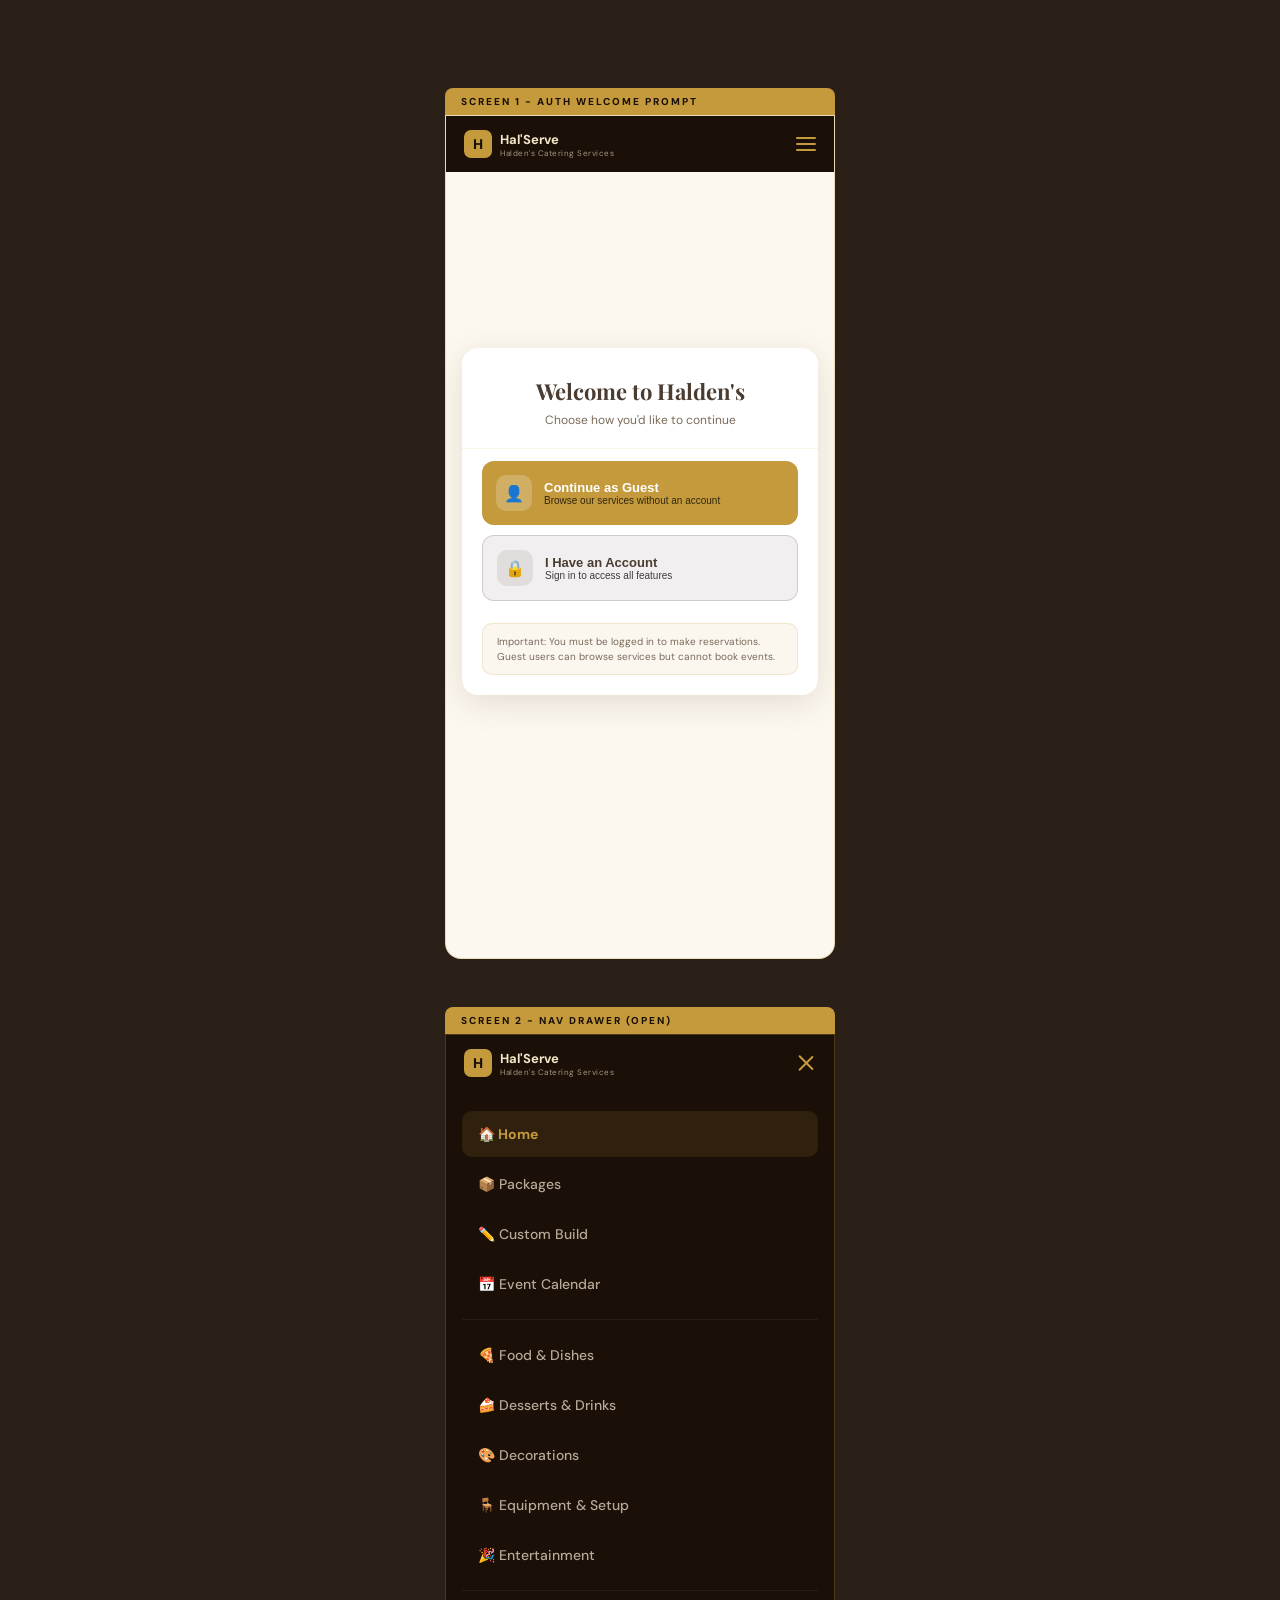
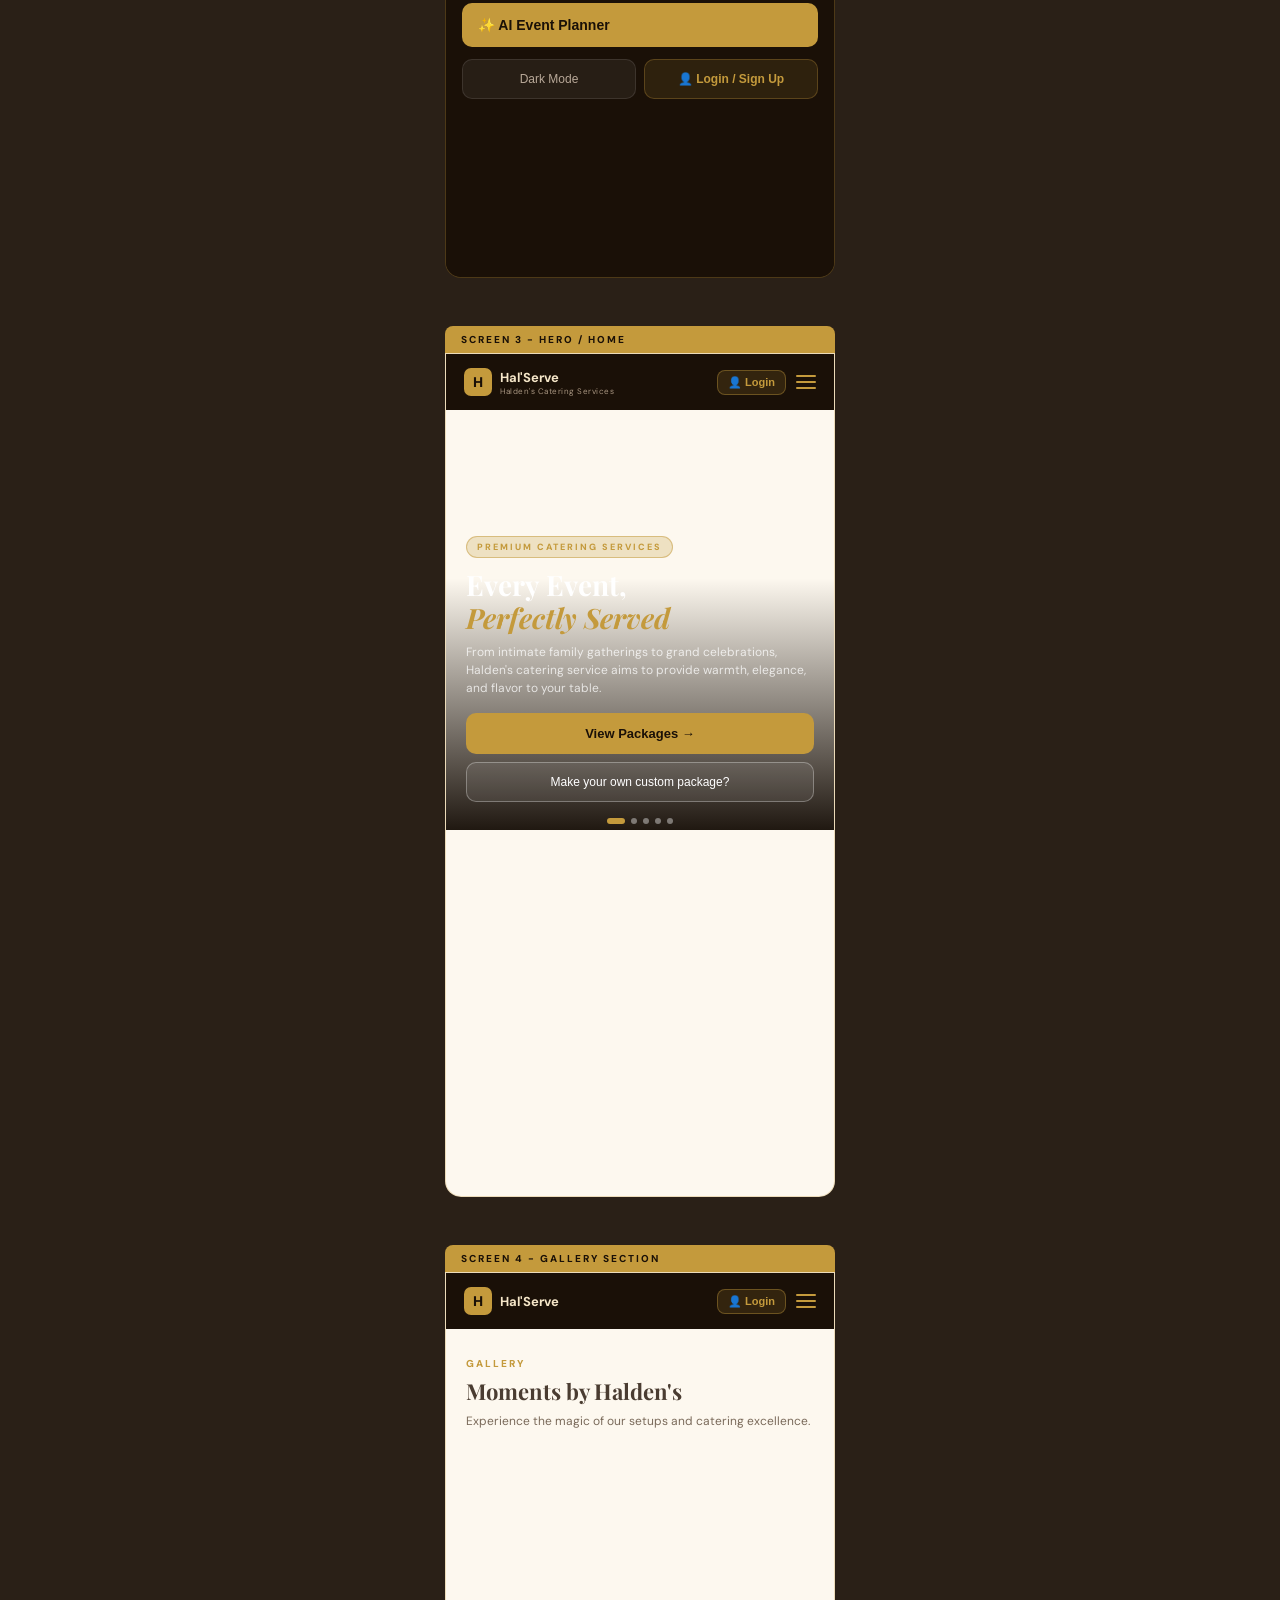
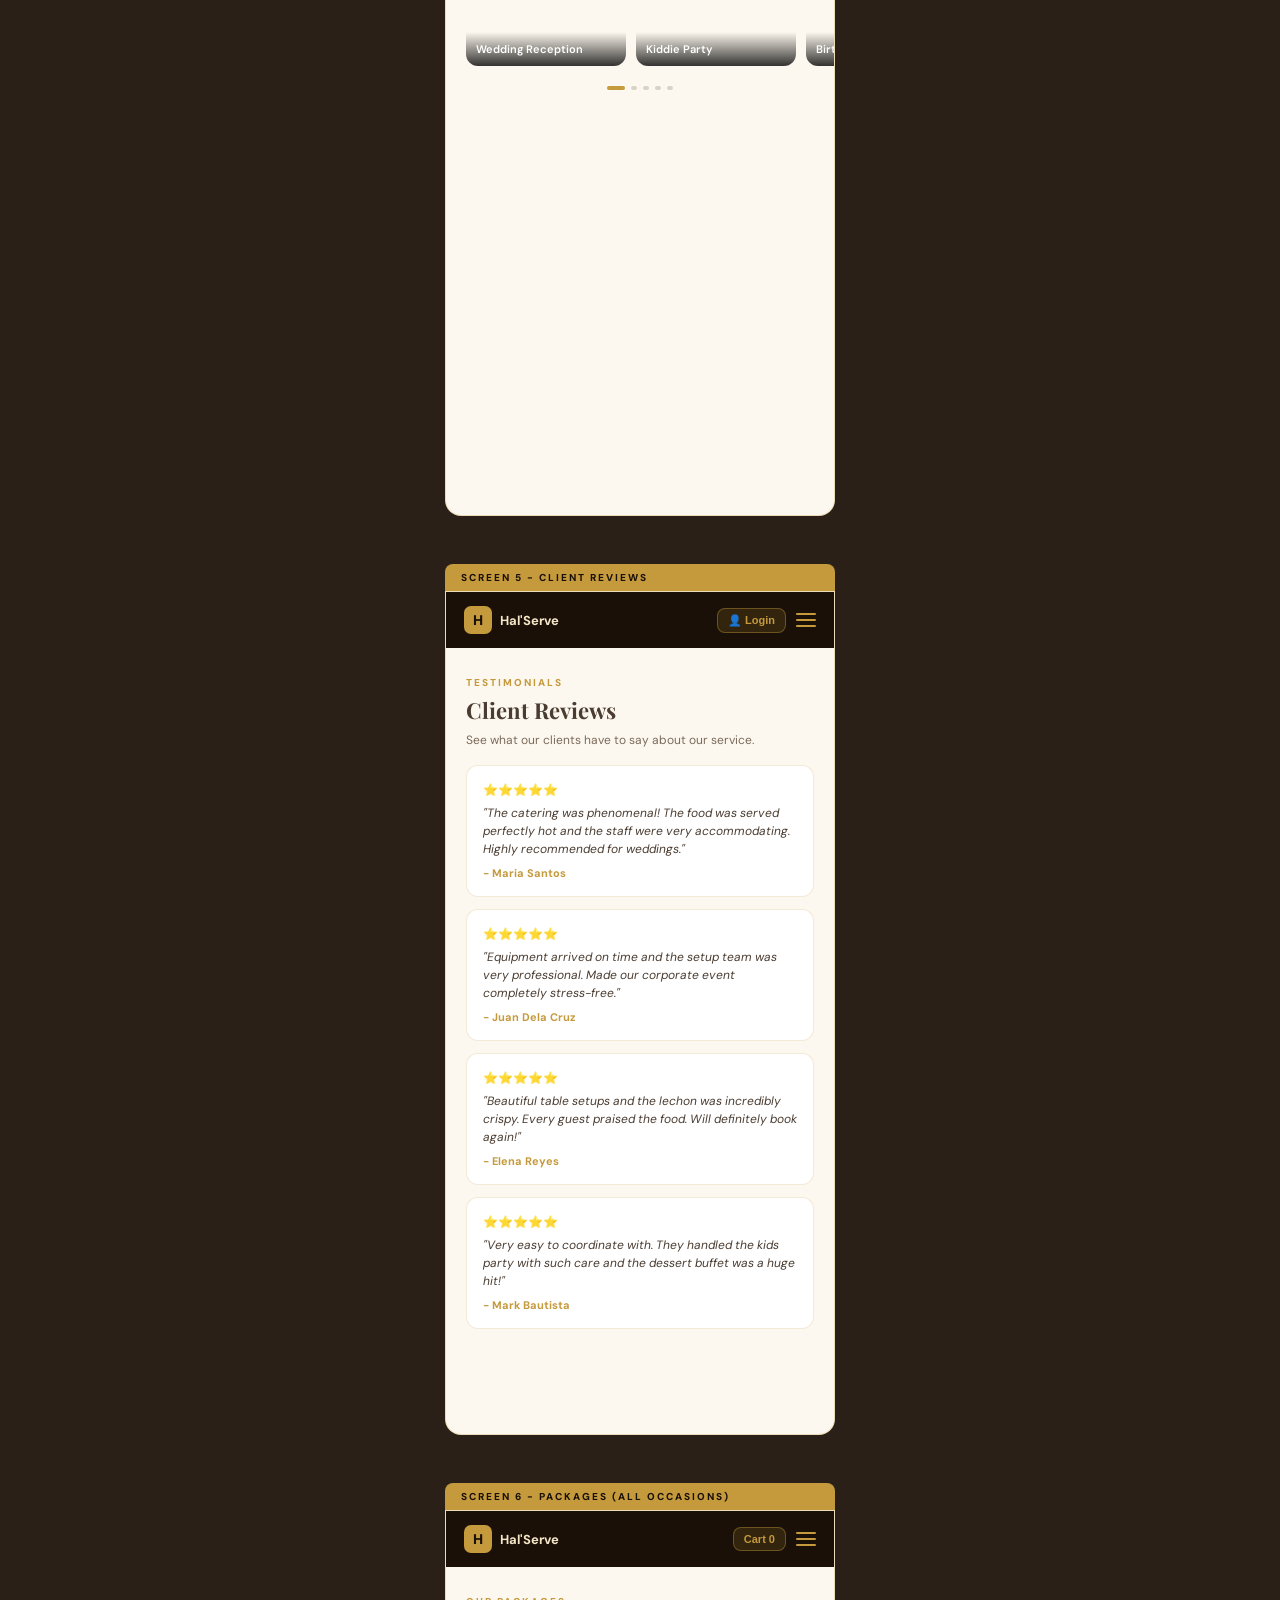
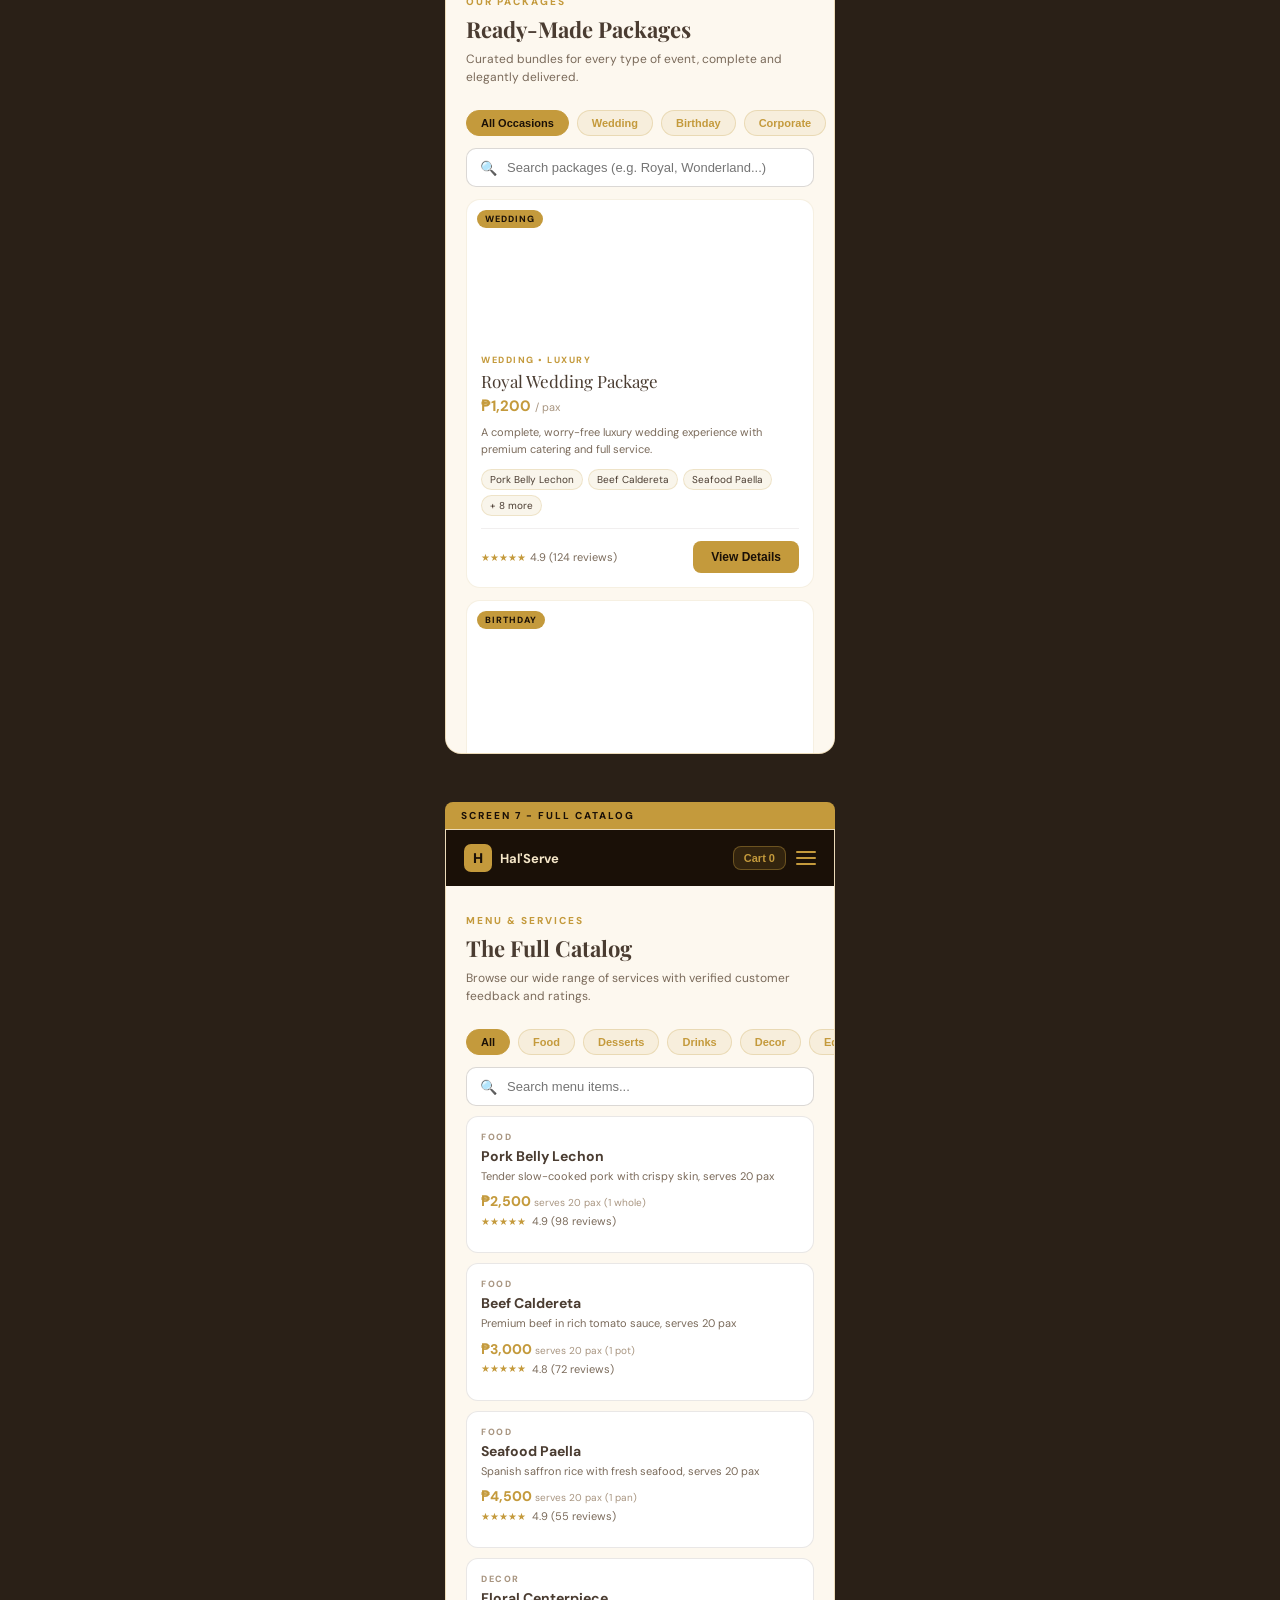
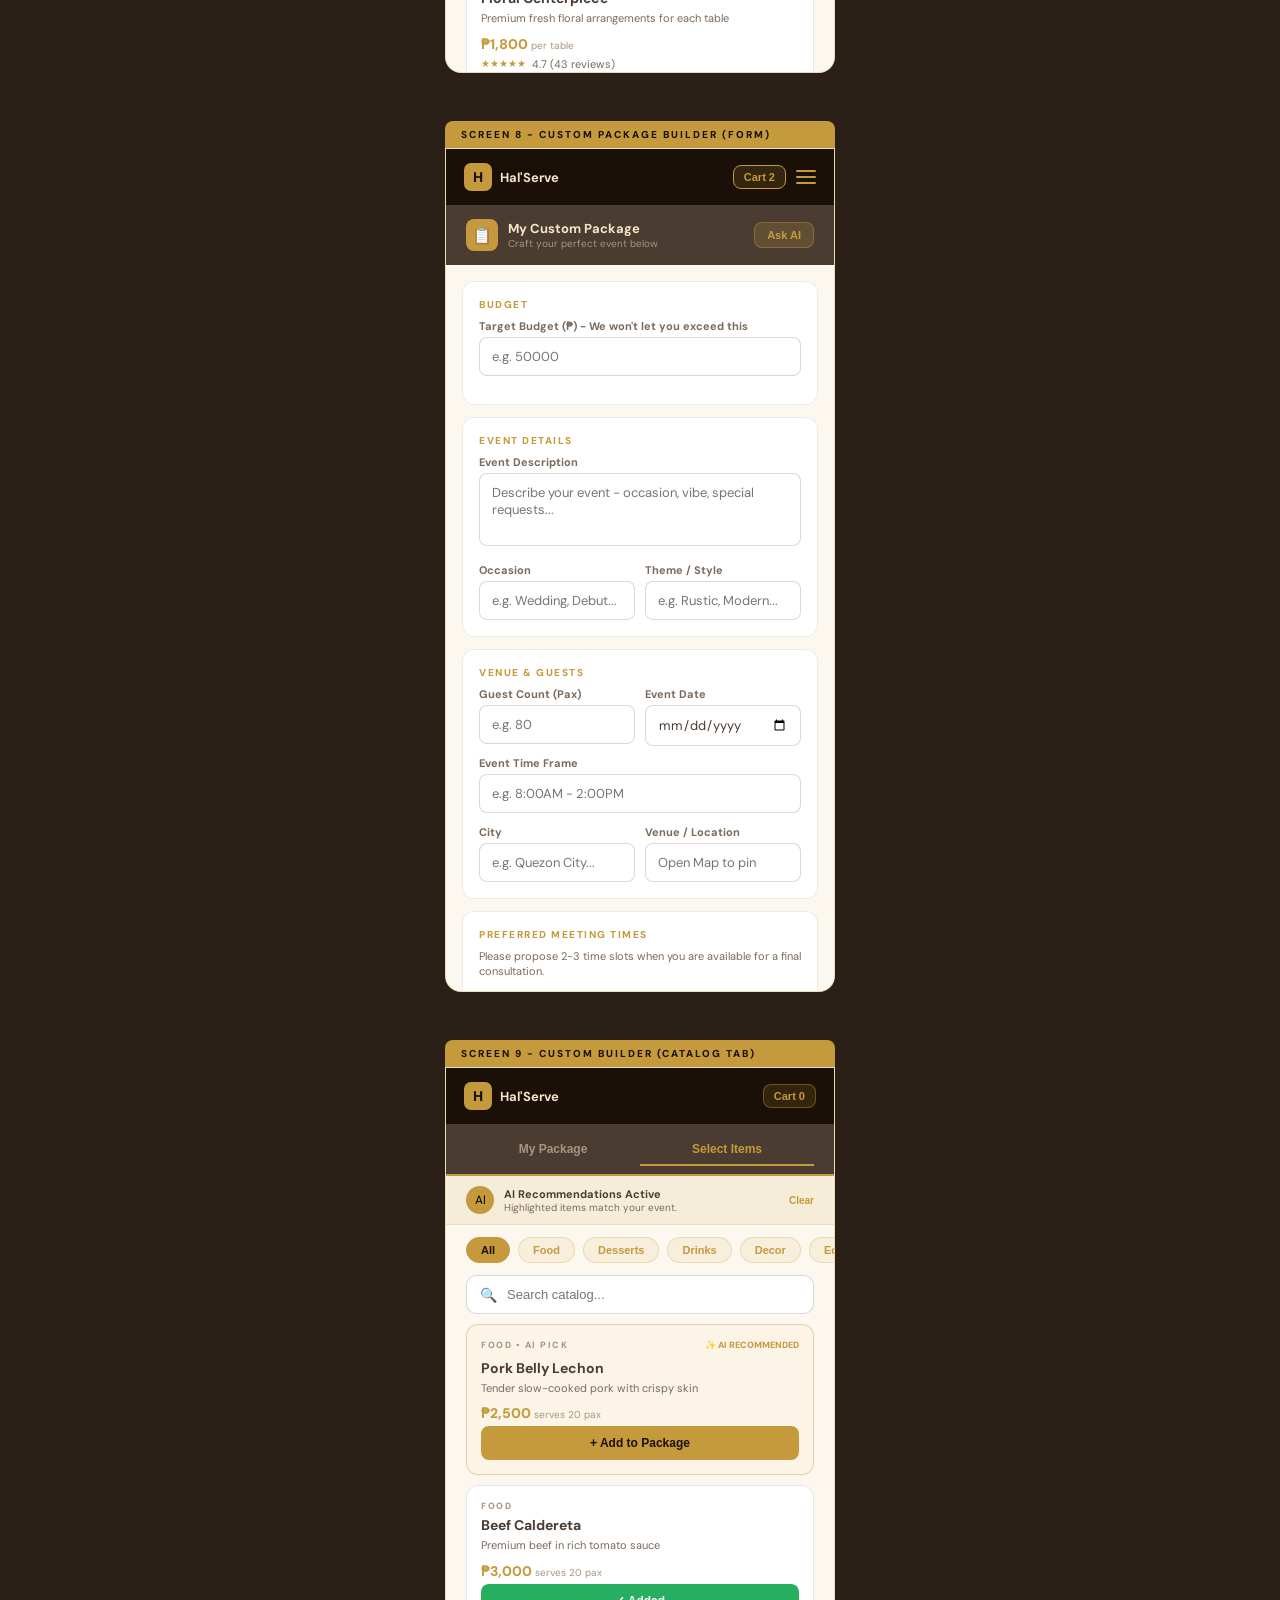
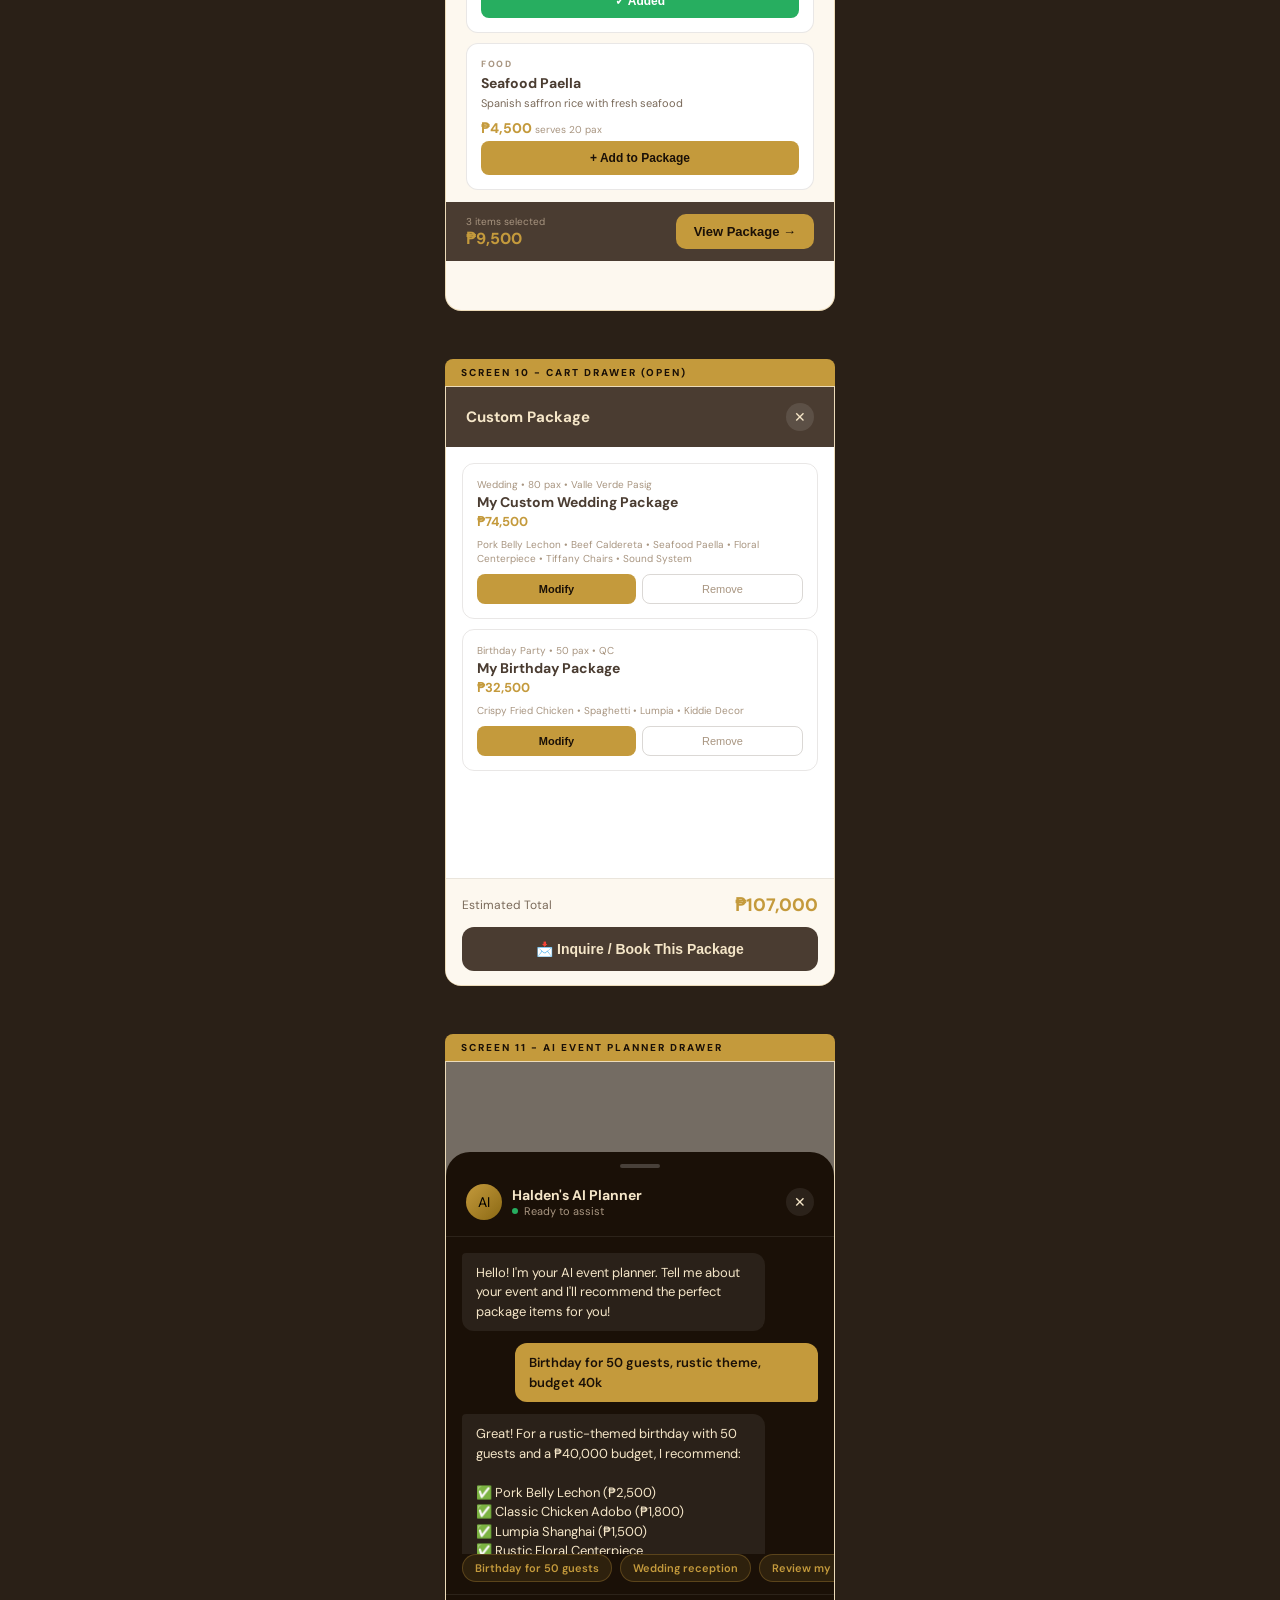
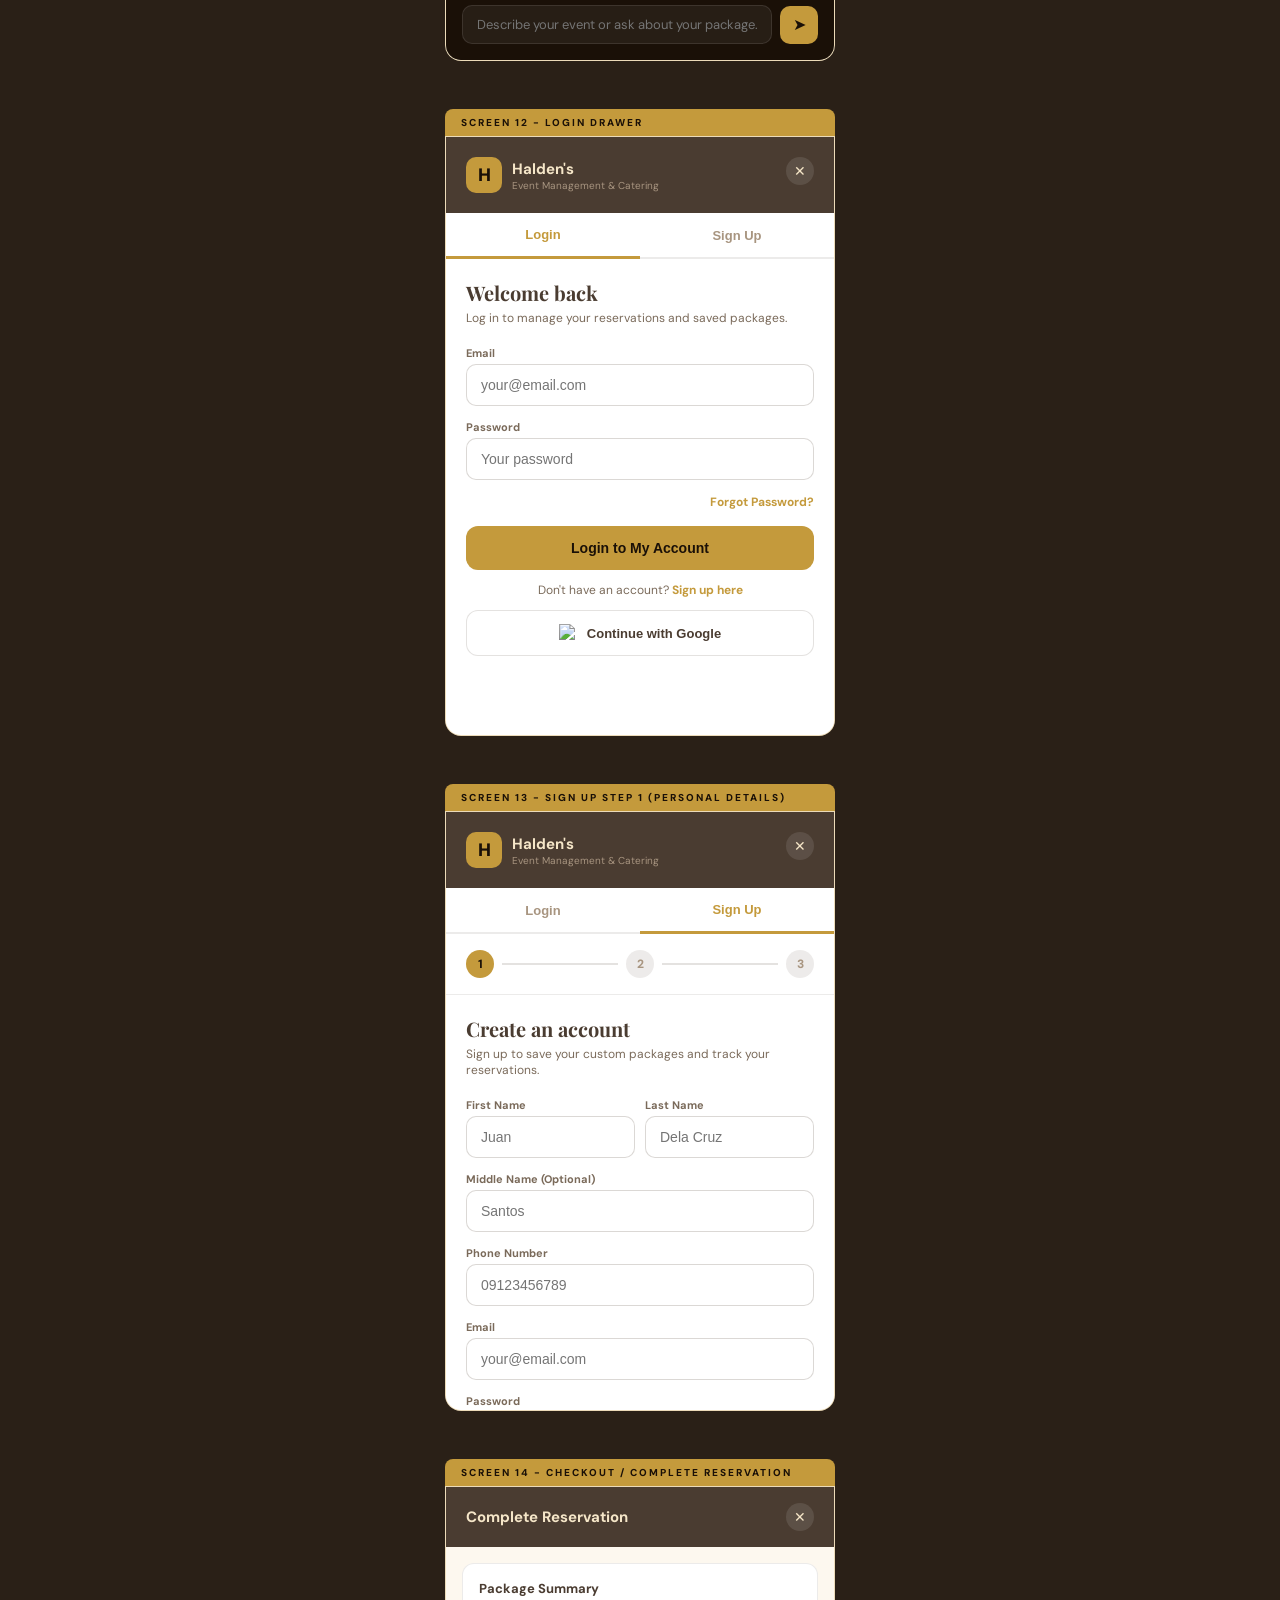
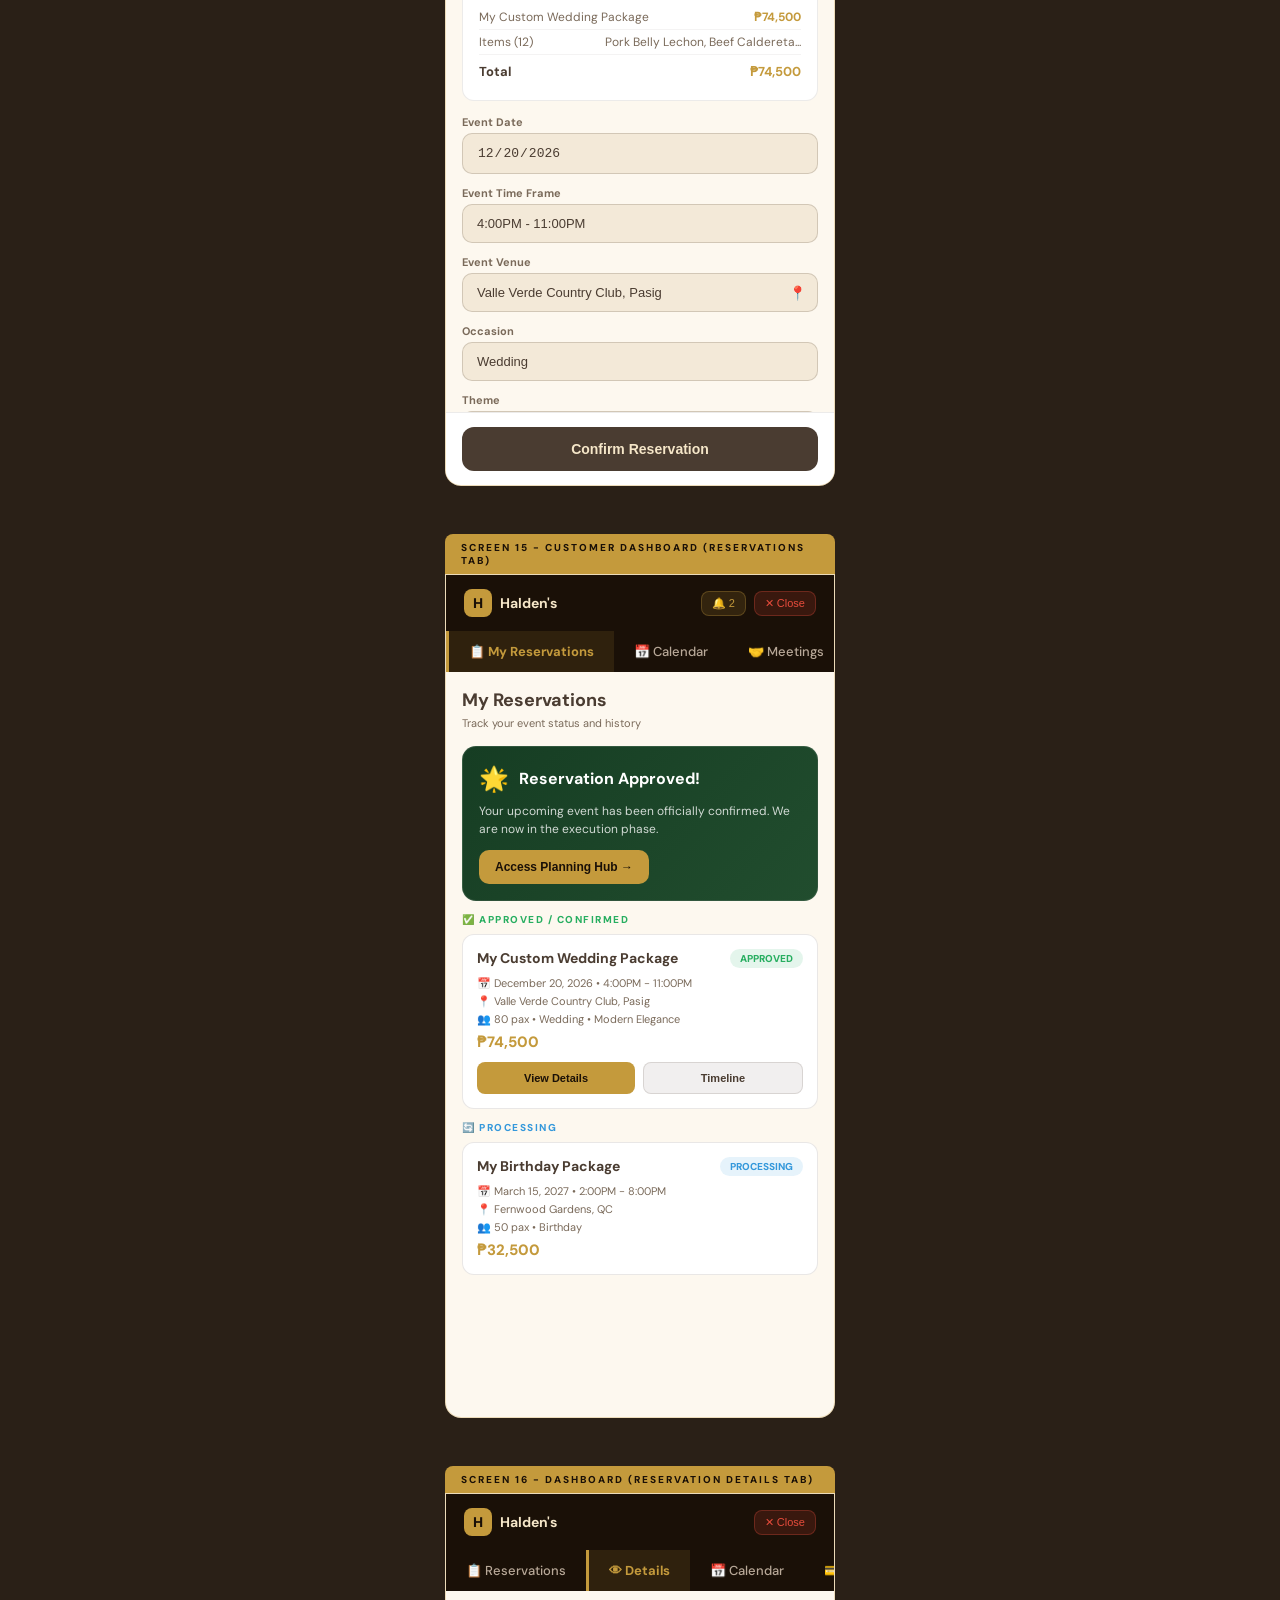
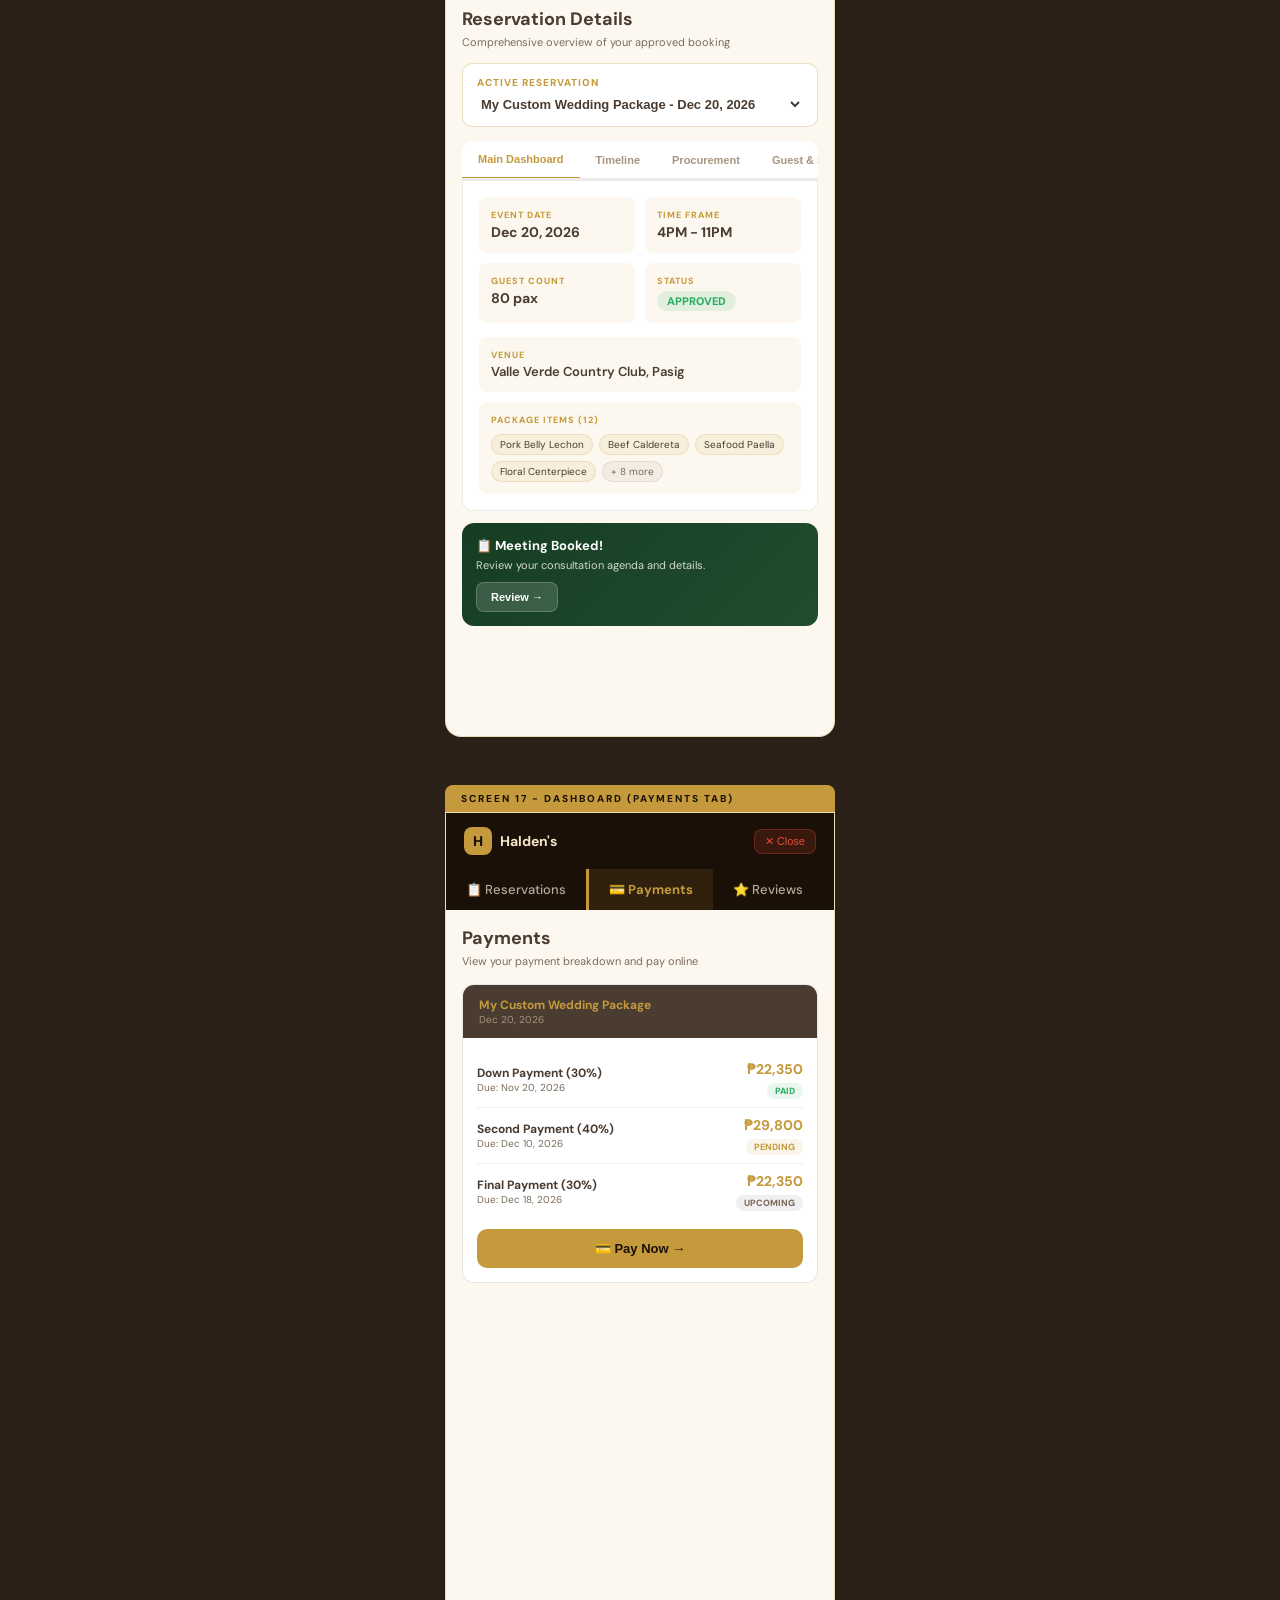
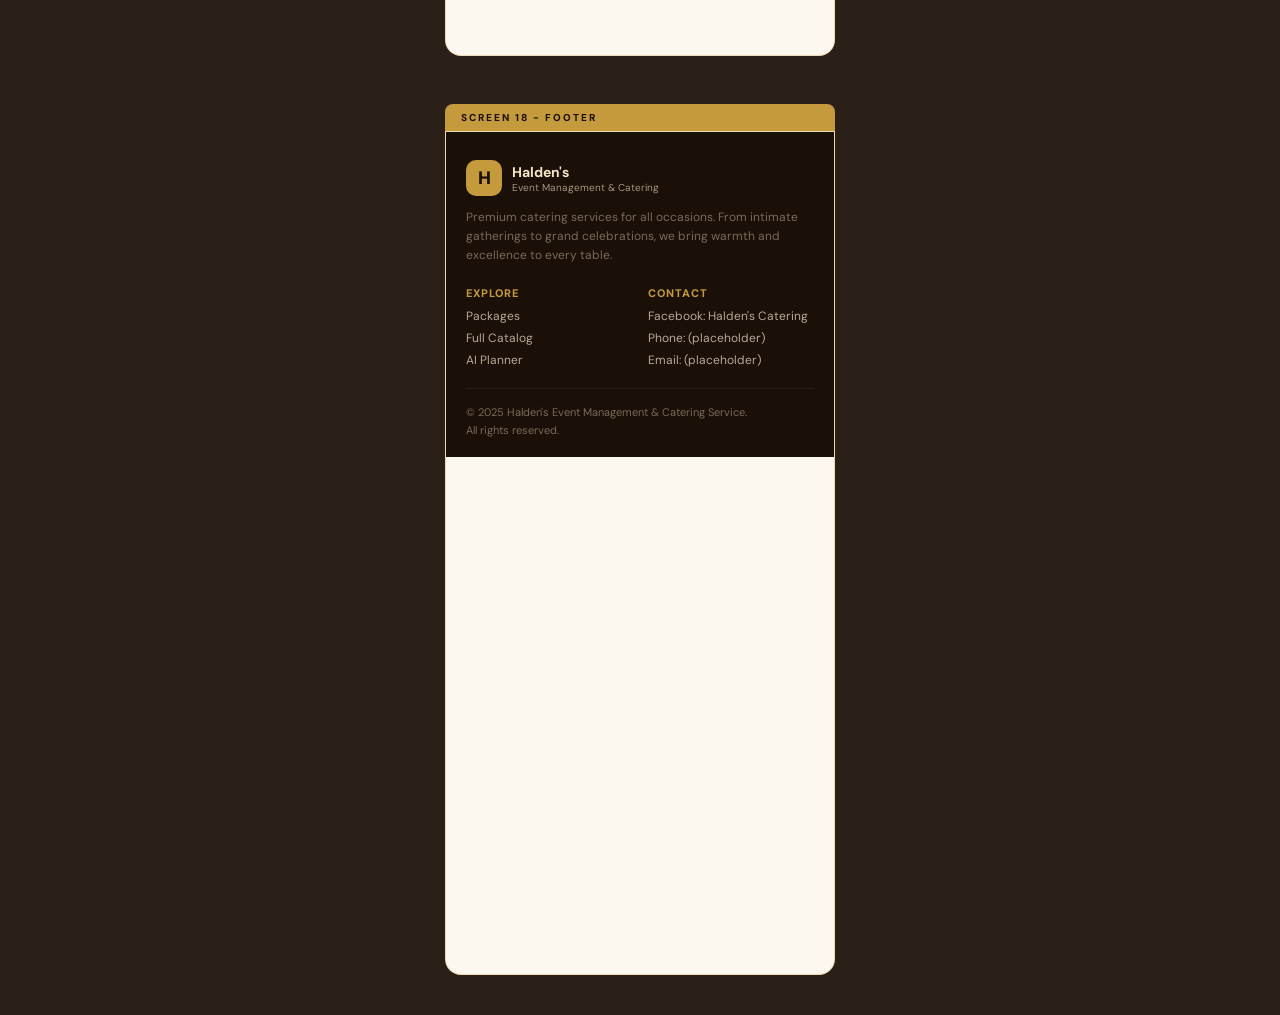
==== index.html @ b87843b7 "Add files via upload" ====
<!DOCTYPE html>
<html lang="en">
<head>
<meta charset="UTF-8"/>
<meta name="viewport" content="width=device-width, initial-scale=1.0"/>
<title>Figma Mobile - Halden's Reservation App</title>
<link href="https://fonts.googleapis.com/css2?family=Playfair+Display:ital,wght@0,600;0,700;1,400&family=DM+Sans:wght@300;400;500;600;700&display=swap" rel="stylesheet"/>
<style>
*,*::before,*::after{box-sizing:border-box;margin:0;padding:0;}
body{background:#2a2017;font-family:'DM Sans',sans-serif;padding:40px 20px;display:flex;flex-direction:column;align-items:center;gap:0;}

/* ---- FIGMA FRAME WRAPPER ---- */
.screen-label{width:390px;background:#c49a3c;color:#1a1007;font-size:10px;font-weight:800;letter-spacing:2px;text-transform:uppercase;padding:7px 16px;border-radius:8px 8px 0 0;margin-top:48px;}
.screen{width:390px;height:844px;background:#fdf8ef;overflow-y:auto;overflow-x:hidden;border-radius:0 0 16px 16px;border:1px solid rgba(196,154,60,0.3);scrollbar-width:none;}.screen::-webkit-scrollbar{display:none;}
.screen.dark{background:#1a1007;}

/* ---- GLOBAL TOKENS ---- */
:root{
  --bg:#fdf8ef;--bg2:#f3e9d8;--bg3:#ede0ca;--border:rgba(74,60,49,0.15);
  --gold:#c49a3c;--brown:#4a3c31;--cream:#f5e6c8;--text:#4a3c31;--text-mid:#7a6a5a;--text-dim:#a89580;
  --red:#e74c3c;--green:#27ae60;
}

/* ---- MOBILE NAV ---- */
.mob-nav{height:56px;background:#1a1007;display:flex;align-items:center;justify-content:space-between;padding:0 18px;position:sticky;top:0;z-index:50;}
.mob-nav-logo{display:flex;align-items:center;gap:8px;}
.mob-nav-logo .icon{width:28px;height:28px;background:#c49a3c;border-radius:7px;display:flex;align-items:center;justify-content:center;font-weight:900;font-size:14px;color:#1a1007;}
.mob-nav-logo .brand{font-size:13px;font-weight:700;color:#f5e6c8;}
.mob-nav-logo .brand small{display:block;font-size:8px;color:#a89580;font-weight:400;letter-spacing:0.5px;}
.mob-nav-right{display:flex;align-items:center;gap:10px;}
.mob-nav-right .hamburger-icon{display:flex;flex-direction:column;gap:4px;cursor:pointer;}
.mob-nav-right .hamburger-icon span{display:block;width:20px;height:2px;background:#c49a3c;border-radius:2px;}
.mob-nav-btn{background:rgba(196,154,60,0.15);border:1px solid rgba(196,154,60,0.4);color:#c49a3c;font-size:11px;font-weight:700;padding:5px 10px;border-radius:8px;cursor:pointer;}

/* ---- HERO ---- */
.mob-hero{position:relative;height:420px;overflow:hidden;}
.mob-hero-img{position:absolute;inset:0;background:url('https://res.cloudinary.com/dg8ytmck5/image/upload/v1774321988/halden1_sdv4yf.png') center/cover no-repeat;filter:brightness(0.55);}
.mob-hero-grad{position:absolute;bottom:0;left:0;right:0;height:60%;background:linear-gradient(transparent,rgba(20,12,5,0.95));}
.mob-hero-content{position:absolute;bottom:0;left:0;right:0;padding:20px 20px 28px;}
.mob-hero-badge{display:inline-block;background:rgba(196,154,60,0.25);border:1px solid rgba(196,154,60,0.5);color:#c49a3c;font-size:9px;font-weight:800;letter-spacing:2px;text-transform:uppercase;padding:4px 10px;border-radius:20px;margin-bottom:10px;}
.mob-hero-title{font-family:'Playfair Display',serif;font-size:28px;line-height:1.2;color:#fff;margin-bottom:8px;}
.mob-hero-title em{color:#c49a3c;font-style:italic;}
.mob-hero-sub{font-size:12px;color:rgba(255,255,255,0.75);line-height:1.5;margin-bottom:16px;}
.mob-hero-btns{display:flex;flex-direction:column;gap:8px;}
.btn-hero-primary{background:#c49a3c;color:#1a1007;border:none;border-radius:10px;padding:13px 20px;font-size:13px;font-weight:700;text-align:center;cursor:pointer;}
.btn-hero-outline{background:rgba(255,255,255,0.08);border:1px solid rgba(255,255,255,0.3);color:#fff;border-radius:10px;padding:12px 20px;font-size:12px;font-weight:500;text-align:center;cursor:pointer;}
.mob-hero-dots{position:absolute;bottom:0;left:50%;transform:translateX(-50%);display:flex;gap:6px;padding-bottom:6px;}
.mob-hero-dot{width:6px;height:6px;border-radius:3px;background:rgba(255,255,255,0.4);}
.mob-hero-dot.active{width:18px;background:#c49a3c;}

/* ---- SECTION HEADERS ---- */
.sec-label{font-size:10px;font-weight:800;letter-spacing:2px;text-transform:uppercase;color:#c49a3c;margin-bottom:6px;}
.sec-title{font-family:'Playfair Display',serif;font-size:22px;color:#4a3c31;margin-bottom:6px;}
.sec-sub{font-size:12px;color:#7a6a5a;line-height:1.5;}
.sec-hdr{padding:28px 20px 0;}

/* ---- GALLERY ---- */
.mob-gallery-row{display:flex;gap:10px;overflow-x:auto;padding:16px 20px 20px;scrollbar-width:none;}
.mob-gallery-row::-webkit-scrollbar{display:none;}
.mob-gallery-card{flex-shrink:0;width:160px;height:200px;border-radius:12px;overflow:hidden;position:relative;}
.mob-gallery-card-img{width:100%;height:100%;object-fit:cover;background:center/cover no-repeat;}
.mob-gallery-card-label{position:absolute;bottom:0;left:0;right:0;padding:10px;background:linear-gradient(transparent,rgba(0,0,0,0.8));color:#fff;font-size:11px;font-weight:600;}

/* ---- REVIEW CARDS ---- */
.mob-reviews{padding:0 20px 24px;display:flex;flex-direction:column;gap:12px;}
.mob-review-card{background:#fff;border:1px solid rgba(196,154,60,0.2);border-radius:12px;padding:16px;}
.mob-review-stars{font-size:12px;margin-bottom:6px;}
.mob-review-text{font-size:12px;color:#4a3c31;line-height:1.5;margin-bottom:8px;font-style:italic;}
.mob-review-author{font-size:11px;font-weight:700;color:#c49a3c;}

/* ---- AUTH PROMPT ---- */
.mob-auth-prompt{background:#fff;margin:16px;border-radius:16px;overflow:hidden;box-shadow:0 8px 32px rgba(74,60,49,0.15);}
.mob-auth-prompt-hdr{padding:28px 24px 20px;text-align:center;border-bottom:1px solid rgba(196,154,60,0.1);}
.mob-auth-prompt-hdr h2{font-family:'Playfair Display',serif;font-size:22px;color:#4a3c31;margin-bottom:6px;}
.mob-auth-prompt-hdr p{font-size:12px;color:#7a6a5a;}
.mob-auth-option{padding:12px 20px;}
.mob-auth-btn{width:100%;border:none;border-radius:12px;padding:14px;display:flex;align-items:center;gap:12px;cursor:pointer;text-align:left;margin-bottom:10px;}
.mob-auth-btn.primary{background:#c49a3c;}
.mob-auth-btn.primary .auth-btn-main{color:#fff;}
.mob-auth-btn.secondary{background:rgba(74,60,49,0.08);border:1px solid rgba(74,60,49,0.2);}
.mob-auth-btn.secondary .auth-btn-main{color:#4a3c31;}
.auth-btn-icon{width:36px;height:36px;border-radius:10px;display:flex;align-items:center;justify-content:center;font-size:16px;flex-shrink:0;}
.mob-auth-btn.primary .auth-btn-icon{background:rgba(255,255,255,0.2);}
.mob-auth-btn.secondary .auth-btn-icon{background:rgba(74,60,49,0.1);}
.auth-btn-main{font-size:13px;font-weight:700;}
.auth-btn-sub{font-size:10px;opacity:0.75;}
.mob-auth-disclaimer{margin:0 20px 20px;padding:10px 14px;background:rgba(196,154,60,0.08);border:1px solid rgba(196,154,60,0.2);border-radius:10px;font-size:10px;color:#7a6a5a;line-height:1.5;}

/* ---- MOBILE NAV DRAWER ---- */
.mob-drawer-overlay{position:absolute;inset:0;background:rgba(0,0,0,0.6);z-index:60;}
.mob-nav-drawer{position:absolute;top:56px;left:0;right:0;bottom:0;background:#1a1007;z-index:70;padding:20px 16px;display:flex;flex-direction:column;gap:4px;}
.mob-nav-link{display:flex;align-items:center;gap:12px;padding:14px 16px;border-radius:10px;color:#b8a898;font-size:14px;font-weight:500;}
.mob-nav-link.active{background:rgba(196,154,60,0.12);color:#c49a3c;font-weight:700;}
.mob-nav-divider{height:1px;background:rgba(255,255,255,0.06);margin:8px 0;}
.mob-nav-cta{background:#c49a3c;color:#1a1007;border:none;border-radius:10px;padding:14px 16px;font-size:14px;font-weight:700;width:100%;text-align:left;cursor:pointer;}
</style>
</head>
<body>

<!-- ================================================================ -->
<!-- SCREEN: Auth Welcome Prompt -->
<!-- ================================================================ -->
<div class="screen-label">Screen 1 - Auth Welcome Prompt</div>
<div class="screen">
  <div class="mob-nav">
    <div class="mob-nav-logo">
      <div class="icon">H</div>
      <div class="brand">Hal'Serve <small>Halden's Catering Services</small></div>
    </div>
    <div class="mob-nav-right">
      <div class="hamburger-icon"><span></span><span></span><span></span></div>
    </div>
  </div>
  <!-- Dimmed hero behind -->
  <div style="height:220px;background:url('https://res.cloudinary.com/dg8ytmck5/image/upload/v1774321988/halden1_sdv4yf.png') center/cover;filter:brightness(0.3);"></div>
  <div style="position:relative;margin-top:-60px;z-index:10;">
    <div class="mob-auth-prompt">
      <div class="mob-auth-prompt-hdr">
        <h2>Welcome to Halden's</h2>
        <p>Choose how you'd like to continue</p>
      </div>
      <div class="mob-auth-option">
        <button class="mob-auth-btn primary">
          <div class="auth-btn-icon">&#128100;</div>
          <div>
            <div class="auth-btn-main">Continue as Guest</div>
            <div class="auth-btn-sub">Browse our services without an account</div>
          </div>
        </button>
        <button class="mob-auth-btn secondary">
          <div class="auth-btn-icon">&#128274;</div>
          <div>
            <div class="auth-btn-main">I Have an Account</div>
            <div class="auth-btn-sub">Sign in to access all features</div>
          </div>
        </button>
      </div>
      <div class="mob-auth-disclaimer">Important: You must be logged in to make reservations. Guest users can browse services but cannot book events.</div>
    </div>
  </div>
</div>

<!-- ================================================================ -->
<!-- SCREEN: Mobile Nav Drawer Open -->
<!-- ================================================================ -->
<div class="screen-label">Screen 2 - Nav Drawer (Open)</div>
<div class="screen dark" style="position:relative">
  <div class="mob-nav">
    <div class="mob-nav-logo">
      <div class="icon">H</div>
      <div class="brand">Hal'Serve <small>Halden's Catering Services</small></div>
    </div>
    <div class="mob-nav-right">
      <div class="hamburger-icon"><span style="transform:rotate(45deg) translate(4px,4px);"></span><span style="opacity:0;"></span><span style="transform:rotate(-45deg) translate(4px,-4px);"></span></div>
    </div>
  </div>
  <div class="mob-nav-drawer">
    <div class="mob-nav-link active">&#127968; Home</div>
    <div class="mob-nav-link">&#128230; Packages</div>
    <div class="mob-nav-link">&#9999;&#65039; Custom Build</div>
    <div class="mob-nav-link">&#128197; Event Calendar</div>
    <div class="mob-nav-divider"></div>
    <div class="mob-nav-link">&#127829;&#65039; Food &amp; Dishes</div>
    <div class="mob-nav-link">&#127856; Desserts &amp; Drinks</div>
    <div class="mob-nav-link">&#127912; Decorations</div>
    <div class="mob-nav-link">&#129681; Equipment &amp; Setup</div>
    <div class="mob-nav-link">&#127881; Entertainment</div>
    <div class="mob-nav-divider"></div>
    <button class="mob-nav-cta">&#10024; AI Event Planner</button>
    <div style="margin-top:8px;display:flex;gap:8px;">
      <button style="flex:1;background:rgba(255,255,255,0.06);border:1px solid rgba(255,255,255,0.1);color:#b8a898;border-radius:10px;padding:12px;font-size:12px;cursor:pointer;">Dark Mode</button>
      <button style="flex:1;background:rgba(196,154,60,0.12);border:1px solid rgba(196,154,60,0.3);color:#c49a3c;border-radius:10px;padding:12px;font-size:12px;font-weight:700;cursor:pointer;">&#128100; Login / Sign Up</button>
    </div>
  </div>
</div>

<!-- ================================================================ -->
<!-- SCREEN: Hero / Home -->
<!-- ================================================================ -->
<div class="screen-label">Screen 3 - Hero / Home</div>
<div class="screen">
  <div class="mob-nav">
    <div class="mob-nav-logo">
      <div class="icon">H</div>
      <div class="brand">Hal'Serve <small>Halden's Catering Services</small></div>
    </div>
    <div class="mob-nav-right">
      <button class="mob-nav-btn">&#128100; Login</button>
      <div class="hamburger-icon"><span></span><span></span><span></span></div>
    </div>
  </div>
  <div class="mob-hero">
    <div class="mob-hero-img"></div>
    <div class="mob-hero-grad"></div>
    <div class="mob-hero-content">
      <div class="mob-hero-badge">Premium Catering Services</div>
      <h1 class="mob-hero-title">Every Event,<br><em>Perfectly Served</em></h1>
      <p class="mob-hero-sub">From intimate family gatherings to grand celebrations, Halden's catering service aims to provide warmth, elegance, and flavor to your table.</p>
      <div class="mob-hero-btns">
        <button class="btn-hero-primary">View Packages &#8594;</button>
        <button class="btn-hero-outline">Make your own custom package?</button>
      </div>
    </div>
    <div class="mob-hero-dots">
      <div class="mob-hero-dot active"></div>
      <div class="mob-hero-dot"></div>
      <div class="mob-hero-dot"></div>
      <div class="mob-hero-dot"></div>
      <div class="mob-hero-dot"></div>
    </div>
  </div>
</div>

<!-- ================================================================ -->
<!-- SCREEN: Gallery -->
<!-- ================================================================ -->
<div class="screen-label">Screen 4 - Gallery Section</div>
<div class="screen">
  <div class="mob-nav">
    <div class="mob-nav-logo"><div class="icon">H</div><div class="brand">Hal'Serve</div></div>
    <div class="mob-nav-right"><button class="mob-nav-btn">&#128100; Login</button><div class="hamburger-icon"><span></span><span></span><span></span></div></div>
  </div>
  <div class="sec-hdr" style="padding-bottom:20px;">
    <div class="sec-label">Gallery</div>
    <h2 class="sec-title">Moments by Halden's</h2>
    <p class="sec-sub">Experience the magic of our setups and catering excellence.</p>
  </div>
  <div class="mob-gallery-row">
    <div class="mob-gallery-card">
      <div class="mob-gallery-card-img" style="background-image:url('https://res.cloudinary.com/dg8ytmck5/image/upload/v1774321988/halden1_sdv4yf.png');height:100%;width:100%;"></div>
      <div class="mob-gallery-card-label">Wedding Reception</div>
    </div>
    <div class="mob-gallery-card">
      <div class="mob-gallery-card-img" style="background-image:url('https://res.cloudinary.com/dg8ytmck5/image/upload/v1774323082/halden_4_fwsgdo.png');height:100%;width:100%;"></div>
      <div class="mob-gallery-card-label">Kiddie Party</div>
    </div>
    <div class="mob-gallery-card">
      <div class="mob-gallery-card-img" style="background-image:url('https://res.cloudinary.com/dg8ytmck5/image/upload/v1774323083/halden5_itbx3u.png');height:100%;width:100%;"></div>
      <div class="mob-gallery-card-label">Birthday Celebration</div>
    </div>
    <div class="mob-gallery-card">
      <div class="mob-gallery-card-img" style="background-image:url('https://res.cloudinary.com/dg8ytmck5/image/upload/v1774323085/halden7_bqts0y.png');height:100%;width:100%;"></div>
      <div class="mob-gallery-card-label">Corporate Dinner</div>
    </div>
    <div class="mob-gallery-card">
      <div class="mob-gallery-card-img" style="background-image:url('https://res.cloudinary.com/dg8ytmck5/image/upload/v1774323086/halden8_xh2jgu.png');height:100%;width:100%;"></div>
      <div class="mob-gallery-card-label">Grand Reception</div>
    </div>
  </div>
  <!-- Dot indicators -->
  <div style="display:flex;justify-content:center;gap:6px;padding-bottom:24px;">
    <div style="width:18px;height:4px;background:#c49a3c;border-radius:2px;"></div>
    <div style="width:6px;height:4px;background:rgba(74,60,49,0.2);border-radius:2px;"></div>
    <div style="width:6px;height:4px;background:rgba(74,60,49,0.2);border-radius:2px;"></div>
    <div style="width:6px;height:4px;background:rgba(74,60,49,0.2);border-radius:2px;"></div>
    <div style="width:6px;height:4px;background:rgba(74,60,49,0.2);border-radius:2px;"></div>
  </div>
</div>

<!-- ================================================================ -->
<!-- SCREEN: Client Reviews -->
<!-- ================================================================ -->
<div class="screen-label">Screen 5 - Client Reviews</div>
<div class="screen">
  <div class="mob-nav">
    <div class="mob-nav-logo"><div class="icon">H</div><div class="brand">Hal'Serve</div></div>
    <div class="mob-nav-right"><button class="mob-nav-btn">&#128100; Login</button><div class="hamburger-icon"><span></span><span></span><span></span></div></div>
  </div>
  <div class="sec-hdr" style="padding-bottom:16px;">
    <div class="sec-label">Testimonials</div>
    <h2 class="sec-title">Client Reviews</h2>
    <p class="sec-sub">See what our clients have to say about our service.</p>
  </div>
  <div class="mob-reviews">
    <div class="mob-review-card">
      <div class="mob-review-stars">&#11088;&#11088;&#11088;&#11088;&#11088;</div>
      <p class="mob-review-text">"The catering was phenomenal! The food was served perfectly hot and the staff were very accommodating. Highly recommended for weddings."</p>
      <div class="mob-review-author">- Maria Santos</div>
    </div>
    <div class="mob-review-card">
      <div class="mob-review-stars">&#11088;&#11088;&#11088;&#11088;&#11088;</div>
      <p class="mob-review-text">"Equipment arrived on time and the setup team was very professional. Made our corporate event completely stress-free."</p>
      <div class="mob-review-author">- Juan Dela Cruz</div>
    </div>
    <div class="mob-review-card">
      <div class="mob-review-stars">&#11088;&#11088;&#11088;&#11088;&#11088;</div>
      <p class="mob-review-text">"Beautiful table setups and the lechon was incredibly crispy. Every guest praised the food. Will definitely book again!"</p>
      <div class="mob-review-author">- Elena Reyes</div>
    </div>
    <div class="mob-review-card">
      <div class="mob-review-stars">&#11088;&#11088;&#11088;&#11088;&#11088;</div>
      <p class="mob-review-text">"Very easy to coordinate with. They handled the kids party with such care and the dessert buffet was a huge hit!"</p>
      <div class="mob-review-author">- Mark Bautista</div>
    </div>
  </div>
</div>

<!-- ================================================================ -->
<!-- PACKAGES SECTION -->
<!-- ================================================================ -->
<style>
.mob-filter-row{display:flex;gap:8px;overflow-x:auto;padding:12px 20px 0;scrollbar-width:none;}
.mob-filter-row::-webkit-scrollbar{display:none;}
.mob-fb{flex-shrink:0;background:rgba(196,154,60,0.1);border:1px solid rgba(196,154,60,0.25);color:#c49a3c;font-size:11px;font-weight:700;padding:6px 14px;border-radius:20px;cursor:pointer;}
.mob-fb.active{background:#c49a3c;color:#1a1007;border-color:#c49a3c;}
.mob-search-wrap{margin:12px 20px 0;position:relative;}
.mob-search-wrap input{width:100%;padding:11px 16px 11px 40px;border:1.5px solid rgba(74,60,49,0.2);border-radius:10px;background:#fff;font-size:13px;color:#4a3c31;outline:none;}
.mob-search-icon{position:absolute;left:14px;top:50%;transform:translateY(-50%);font-size:14px;color:#a89580;}
.mob-pkg-card{background:#fff;border:1.5px solid rgba(196,154,60,0.15);border-radius:14px;overflow:hidden;margin:12px 20px 0;}
.mob-pkg-card-img{height:140px;background:center/cover no-repeat;position:relative;}
.mob-pkg-card-badge{position:absolute;top:10px;left:10px;background:#c49a3c;color:#1a1007;font-size:9px;font-weight:800;letter-spacing:1px;text-transform:uppercase;padding:3px 8px;border-radius:12px;}
.mob-pkg-card-body{padding:14px;}
.mob-pkg-card-occasion{font-size:9px;font-weight:800;letter-spacing:1.5px;text-transform:uppercase;color:#c49a3c;margin-bottom:4px;}
.mob-pkg-card-name{font-family:'Playfair Display',serif;font-size:17px;color:#4a3c31;margin-bottom:4px;}
.mob-pkg-card-price{font-size:15px;font-weight:700;color:#c49a3c;margin-bottom:8px;}
.mob-pkg-card-desc{font-size:11px;color:#7a6a5a;line-height:1.5;margin-bottom:12px;}
.mob-pkg-card-items{display:flex;flex-wrap:wrap;gap:5px;margin-bottom:12px;}
.mob-pill{background:rgba(196,154,60,0.1);color:#4a3c31;font-size:10px;padding:3px 8px;border-radius:20px;border:1px solid rgba(196,154,60,0.2);}
.mob-pkg-card-footer{display:flex;align-items:center;justify-content:space-between;border-top:1px solid rgba(74,60,49,0.08);padding-top:12px;}
.mob-rating-row{display:flex;align-items:center;gap:4px;font-size:11px;color:#7a6a5a;}
.mob-stars{color:#c49a3c;font-size:10px;}
.btn-mob-view{background:#c49a3c;color:#1a1007;border:none;border-radius:8px;padding:9px 18px;font-size:12px;font-weight:700;cursor:pointer;}
/* Catalog items */
.mob-catalog-card{background:#fff;border:1px solid rgba(74,60,49,0.12);border-radius:12px;padding:14px;margin:10px 20px 0;}
.mob-catalog-cat-lbl{font-size:9px;font-weight:800;letter-spacing:1.5px;text-transform:uppercase;color:#a89580;margin-bottom:4px;}
.mob-catalog-name{font-size:14px;font-weight:700;color:#4a3c31;margin-bottom:4px;}
.mob-catalog-desc{font-size:11px;color:#7a6a5a;line-height:1.4;margin-bottom:8px;}
.mob-catalog-price{font-size:14px;font-weight:800;color:#c49a3c;margin-bottom:4px;}
.mob-catalog-batch{font-size:10px;color:#a89580;font-weight:400;}
.mob-catalog-rating-row{display:flex;align-items:center;gap:6px;margin-bottom:10px;}
.mob-catalog-footer{display:flex;gap:8px;}
.btn-catalog-add{flex:1;background:#c49a3c;color:#1a1007;border:none;border-radius:8px;padding:10px;font-size:12px;font-weight:700;cursor:pointer;text-align:center;}
.btn-catalog-add.added{background:#27ae60;color:#fff;}
/* Custom builder */
.mob-section-lbl{font-size:10px;font-weight:800;letter-spacing:1.5px;text-transform:uppercase;color:#c49a3c;margin-bottom:8px;}
.mob-field label{display:block;font-size:11px;font-weight:700;color:#7a6a5a;margin-bottom:4px;}
.mob-field input,.mob-field textarea,.mob-field select{width:100%;padding:10px 12px;border:1.5px solid rgba(74,60,49,0.2);border-radius:8px;background:#fff;font-size:13px;color:#4a3c31;outline:none;font-family:'DM Sans',sans-serif;}
.mob-field textarea{resize:none;}
.mob-field{margin-bottom:12px;}
.mob-form-section{background:#fff;border-radius:12px;padding:16px;margin-bottom:12px;border:1px solid rgba(74,60,49,0.1);}
.btn-finalize{width:100%;background:#c49a3c;color:#1a1007;border:none;border-radius:12px;padding:15px;font-size:14px;font-weight:800;cursor:pointer;text-align:center;}
.mob-pkg-summary-bar{background:#4a3c31;color:#f5e6c8;display:flex;align-items:center;justify-content:space-between;padding:12px 20px;font-size:12px;}
.mob-pkg-total{font-size:16px;font-weight:800;color:#c49a3c;}
</style>

<!-- PACKAGES SECTION -->
<div class="screen-label">Screen 6 - Packages (All Occasions)</div>
<div class="screen">
  <div class="mob-nav">
    <div class="mob-nav-logo"><div class="icon">H</div><div class="brand">Hal'Serve</div></div>
    <div class="mob-nav-right"><button class="mob-nav-btn">Cart 0</button><div class="hamburger-icon"><span></span><span></span><span></span></div></div>
  </div>
  <div class="sec-hdr" style="padding-bottom:12px;">
    <div class="sec-label">Our Packages</div>
    <h2 class="sec-title">Ready-Made Packages</h2>
    <p class="sec-sub">Curated bundles for every type of event, complete and elegantly delivered.</p>
  </div>
  <div class="mob-filter-row">
    <button class="mob-fb active">All Occasions</button>
    <button class="mob-fb">Wedding</button>
    <button class="mob-fb">Birthday</button>
    <button class="mob-fb">Corporate</button>
    <button class="mob-fb">Private</button>
  </div>
  <div class="mob-search-wrap">
    <span class="mob-search-icon">&#128269;</span>
    <input type="text" placeholder="Search packages (e.g. Royal, Wonderland...)"/>
  </div>

  <!-- Package Card 1 -->
  <div class="mob-pkg-card">
    <div class="mob-pkg-card-img" style="background-image:url('https://res.cloudinary.com/dg8ytmck5/image/upload/v1774321988/halden1_sdv4yf.png');">
      <div class="mob-pkg-card-badge">Wedding</div>
    </div>
    <div class="mob-pkg-card-body">
      <div class="mob-pkg-card-occasion">Wedding &bull; Luxury</div>
      <div class="mob-pkg-card-name">Royal Wedding Package</div>
      <div class="mob-pkg-card-price">&#8369;1,200 <span style="font-size:11px;font-weight:400;color:#a89580;">/ pax</span></div>
      <div class="mob-pkg-card-desc">A complete, worry-free luxury wedding experience with premium catering and full service.</div>
      <div class="mob-pkg-card-items">
        <span class="mob-pill">Pork Belly Lechon</span>
        <span class="mob-pill">Beef Caldereta</span>
        <span class="mob-pill">Seafood Paella</span>
        <span class="mob-pill">+ 8 more</span>
      </div>
      <div class="mob-pkg-card-footer">
        <div class="mob-rating-row">
          <span class="mob-stars">&#9733;&#9733;&#9733;&#9733;&#9733;</span>
          <span>4.9 (124 reviews)</span>
        </div>
        <button class="btn-mob-view">View Details</button>
      </div>
    </div>
  </div>

  <!-- Package Card 2 -->
  <div class="mob-pkg-card">
    <div class="mob-pkg-card-img" style="background-image:url('https://res.cloudinary.com/dg8ytmck5/image/upload/v1774323082/halden_4_fwsgdo.png');">
      <div class="mob-pkg-card-badge">Birthday</div>
    </div>
    <div class="mob-pkg-card-body">
      <div class="mob-pkg-card-occasion">18th Birthday &bull; Debut</div>
      <div class="mob-pkg-card-name">Debut Grand Celebration</div>
      <div class="mob-pkg-card-price">&#8369;850 <span style="font-size:11px;font-weight:400;color:#a89580;">/ pax</span></div>
      <div class="mob-pkg-card-desc">Celebrate her 18th year with style, music, and an unforgettable buffet.</div>
      <div class="mob-pkg-card-items">
        <span class="mob-pill">Garlic Butter Chicken</span>
        <span class="mob-pill">Lumpia Shanghai</span>
        <span class="mob-pill">+ 6 more</span>
      </div>
      <div class="mob-pkg-card-footer">
        <div class="mob-rating-row">
          <span class="mob-stars">&#9733;&#9733;&#9733;&#9733;&#9733;</span>
          <span>4.8 (87 reviews)</span>
        </div>
        <button class="btn-mob-view">View Details</button>
      </div>
    </div>
  </div>
  <div style="height:24px;"></div>
</div>

<!-- ================================================================ -->
<!-- SCREEN: Full Catalog (Read-Only) -->
<!-- ================================================================ -->
<div class="screen-label">Screen 7 - Full Catalog</div>
<div class="screen">
  <div class="mob-nav">
    <div class="mob-nav-logo"><div class="icon">H</div><div class="brand">Hal'Serve</div></div>
    <div class="mob-nav-right"><button class="mob-nav-btn">Cart 0</button><div class="hamburger-icon"><span></span><span></span><span></span></div></div>
  </div>
  <div class="sec-hdr" style="padding-bottom:12px;">
    <div class="sec-label">Menu &amp; Services</div>
    <h2 class="sec-title">The Full Catalog</h2>
    <p class="sec-sub">Browse our wide range of services with verified customer feedback and ratings.</p>
  </div>
  <div class="mob-filter-row">
    <button class="mob-fb active">All</button>
    <button class="mob-fb">Food</button>
    <button class="mob-fb">Desserts</button>
    <button class="mob-fb">Drinks</button>
    <button class="mob-fb">Decor</button>
    <button class="mob-fb">Equipment</button>
    <button class="mob-fb">Fun</button>
  </div>
  <div class="mob-search-wrap">
    <span class="mob-search-icon">&#128269;</span>
    <input type="text" placeholder="Search menu items..."/>
  </div>

  <div class="mob-catalog-card">
    <div class="mob-catalog-cat-lbl">Food</div>
    <div class="mob-catalog-name">Pork Belly Lechon</div>
    <div class="mob-catalog-desc">Tender slow-cooked pork with crispy skin, serves 20 pax</div>
    <div class="mob-catalog-price">&#8369;2,500 <span class="mob-catalog-batch">serves 20 pax (1 whole)</span></div>
    <div class="mob-catalog-rating-row">
      <span class="mob-stars">&#9733;&#9733;&#9733;&#9733;&#9733;</span>
      <span style="font-size:11px;color:#7a6a5a;">4.9 (98 reviews)</span>
    </div>
  </div>
  <div class="mob-catalog-card">
    <div class="mob-catalog-cat-lbl">Food</div>
    <div class="mob-catalog-name">Beef Caldereta</div>
    <div class="mob-catalog-desc">Premium beef in rich tomato sauce, serves 20 pax</div>
    <div class="mob-catalog-price">&#8369;3,000 <span class="mob-catalog-batch">serves 20 pax (1 pot)</span></div>
    <div class="mob-catalog-rating-row">
      <span class="mob-stars">&#9733;&#9733;&#9733;&#9733;&#9733;</span>
      <span style="font-size:11px;color:#7a6a5a;">4.8 (72 reviews)</span>
    </div>
  </div>
  <div class="mob-catalog-card">
    <div class="mob-catalog-cat-lbl">Food</div>
    <div class="mob-catalog-name">Seafood Paella</div>
    <div class="mob-catalog-desc">Spanish saffron rice with fresh seafood, serves 20 pax</div>
    <div class="mob-catalog-price">&#8369;4,500 <span class="mob-catalog-batch">serves 20 pax (1 pan)</span></div>
    <div class="mob-catalog-rating-row">
      <span class="mob-stars">&#9733;&#9733;&#9733;&#9733;&#9733;</span>
      <span style="font-size:11px;color:#7a6a5a;">4.9 (55 reviews)</span>
    </div>
  </div>
  <div class="mob-catalog-card">
    <div class="mob-catalog-cat-lbl">Decor</div>
    <div class="mob-catalog-name">Floral Centerpiece</div>
    <div class="mob-catalog-desc">Premium fresh floral arrangements for each table</div>
    <div class="mob-catalog-price">&#8369;1,800 <span class="mob-catalog-batch">per table</span></div>
    <div class="mob-catalog-rating-row">
      <span class="mob-stars">&#9733;&#9733;&#9733;&#9733;&#9733;</span>
      <span style="font-size:11px;color:#7a6a5a;">4.7 (43 reviews)</span>
    </div>
  </div>
  <div style="height:24px;"></div>
</div>

<!-- ================================================================ -->
<!-- SCREEN: Custom Package Builder - Event Details Form -->
<!-- ================================================================ -->
<div class="screen-label">Screen 8 - Custom Package Builder (Form)</div>
<div class="screen">
  <div class="mob-nav">
    <div class="mob-nav-logo"><div class="icon">H</div><div class="brand">Hal'Serve</div></div>
    <div class="mob-nav-right"><button class="mob-nav-btn" style="background:rgba(196,154,60,0.15);border-color:rgba(196,154,60,0.4);color:#c49a3c;font-size:11px;padding:5px 10px;border-radius:8px;border:1px solid;">Cart 2</button><div class="hamburger-icon"><span></span><span></span><span></span></div></div>
  </div>
  <!-- Builder header bar -->
  <div style="background:#4a3c31;padding:14px 20px;display:flex;justify-content:space-between;align-items:center;">
    <div style="display:flex;align-items:center;gap:10px;">
      <div style="background:#c49a3c;width:32px;height:32px;border-radius:8px;display:flex;align-items:center;justify-content:center;font-size:16px;">&#128203;</div>
      <div>
        <div style="color:#f5e6c8;font-size:13px;font-weight:700;">My Custom Package</div>
        <div style="color:#a89580;font-size:10px;">Craft your perfect event below</div>
      </div>
    </div>
    <button style="background:rgba(196,154,60,0.2);border:1px solid rgba(196,154,60,0.4);color:#c49a3c;font-size:11px;font-weight:700;padding:6px 12px;border-radius:8px;cursor:pointer;">Ask AI</button>
  </div>
  
  <div style="padding:16px 16px 0;">
    <!-- Budget -->
    <div class="mob-form-section">
      <div class="mob-section-lbl">Budget</div>
      <div class="mob-field">
        <label>Target Budget (&#8369;) - We won't let you exceed this</label>
        <input type="number" placeholder="e.g. 50000"/>
      </div>
    </div>
    <!-- Event Details -->
    <div class="mob-form-section">
      <div class="mob-section-lbl">Event Details</div>
      <div class="mob-field">
        <label>Event Description</label>
        <textarea rows="3" placeholder="Describe your event - occasion, vibe, special requests..."></textarea>
      </div>
      <div style="display:grid;grid-template-columns:1fr 1fr;gap:10px;">
        <div class="mob-field" style="margin-bottom:0;">
          <label>Occasion</label>
          <input type="text" placeholder="e.g. Wedding, Debut..."/>
        </div>
        <div class="mob-field" style="margin-bottom:0;">
          <label>Theme / Style</label>
          <input type="text" placeholder="e.g. Rustic, Modern..."/>
        </div>
      </div>
    </div>
    <!-- Venue & Guests -->
    <div class="mob-form-section">
      <div class="mob-section-lbl">Venue &amp; Guests</div>
      <div style="display:grid;grid-template-columns:1fr 1fr;gap:10px;margin-bottom:10px;">
        <div class="mob-field" style="margin-bottom:0;">
          <label>Guest Count (Pax)</label>
          <input type="number" placeholder="e.g. 80"/>
        </div>
        <div class="mob-field" style="margin-bottom:0;">
          <label>Event Date</label>
          <input type="date"/>
        </div>
      </div>
      <div class="mob-field">
        <label>Event Time Frame</label>
        <input type="text" placeholder="e.g. 8:00AM - 2:00PM"/>
      </div>
      <div style="display:grid;grid-template-columns:1fr 1fr;gap:10px;">
        <div class="mob-field" style="margin-bottom:0;">
          <label>City</label>
          <input type="text" placeholder="e.g. Quezon City..."/>
        </div>
        <div class="mob-field" style="margin-bottom:0;">
          <label>Venue / Location</label>
          <input type="text" placeholder="Open Map to pin" readonly style="cursor:pointer;"/>
        </div>
      </div>
    </div>
    <!-- Preferred Meeting Times -->
    <div class="mob-form-section">
      <div class="mob-section-lbl">Preferred Meeting Times</div>
      <p style="font-size:11px;color:#7a6a5a;margin-bottom:12px;line-height:1.4;">Please propose 2-3 time slots when you are available for a final consultation.</p>
      <button style="width:100%;background:#c49a3c;color:#1a1007;border:none;border-radius:10px;padding:12px;font-size:13px;font-weight:700;cursor:pointer;">+ Add Preferred Time Slot</button>
      <div style="margin-top:10px;padding:10px;background:rgba(196,154,60,0.08);border:1px solid rgba(196,154,60,0.3);border-radius:8px;">
        <p style="font-size:10px;color:#7a6a5a;line-height:1.4;"><strong>Important:</strong> Please ensure you are completely free during your proposed times.</p>
      </div>
    </div>
  </div>

  <!-- View Items Toggle -->
  <div style="padding:0 16px;">
    <button style="width:100%;background:rgba(74,60,49,0.08);border:1.5px solid rgba(74,60,49,0.2);color:#4a3c31;border-radius:10px;padding:13px;font-size:13px;font-weight:700;display:flex;align-items:center;justify-content:center;gap:8px;cursor:pointer;">
      &#128203; View Selected Items
      <span style="background:#c49a3c;color:#1a1007;width:20px;height:20px;border-radius:50%;display:inline-flex;align-items:center;justify-content:center;font-size:11px;font-weight:900;">3</span>
    </button>
  </div>

  <!-- Footer -->
  <div style="padding:12px 16px 20px;">
    <div style="background:rgba(196,154,60,0.1);border:1px solid rgba(196,154,60,0.2);border-radius:10px;padding:12px 16px;display:flex;justify-content:space-between;align-items:center;margin-bottom:10px;">
      <div style="font-size:11px;color:#7a6a5a;font-weight:600;">Estimated Package Total</div>
      <div class="mob-pkg-total">&#8369;12,500</div>
    </div>
    <button class="btn-finalize">Finalize Package &amp; Add to Cart &#8594;</button>
  </div>
</div>

<!-- ================================================================ -->
<!-- SCREEN: Custom Builder - Catalog Panel (selecting items) -->
<!-- ================================================================ -->
<div class="screen-label">Screen 9 - Custom Builder (Catalog Tab)</div>
<div class="screen">
  <div class="mob-nav">
    <div class="mob-nav-logo"><div class="icon">H</div><div class="brand">Hal'Serve</div></div>
    <div class="mob-nav-right"><button class="mob-nav-btn" style="background:rgba(196,154,60,0.15);border:1px solid rgba(196,154,60,0.4);color:#c49a3c;font-size:11px;padding:5px 10px;border-radius:8px;">Cart 0</button></div>
  </div>
  <div style="background:#4a3c31;padding:10px 20px;display:flex;gap:0;border-bottom:2px solid #c49a3c;">
    <button style="flex:1;background:transparent;border:none;color:#a89580;font-size:12px;font-weight:600;padding:8px 0;cursor:pointer;">My Package</button>
    <button style="flex:1;background:transparent;border:none;border-bottom:2px solid #c49a3c;color:#c49a3c;font-size:12px;font-weight:800;padding:8px 0;cursor:pointer;margin-bottom:-2px;">Select Items</button>
  </div>
  <!-- AI Banner -->
  <div style="background:rgba(196,154,60,0.12);border-bottom:1px solid rgba(196,154,60,0.2);padding:10px 20px;display:flex;align-items:center;gap:10px;">
    <div style="width:28px;height:28px;background:#c49a3c;border-radius:50%;display:flex;align-items:center;justify-content:center;font-size:12px;flex-shrink:0;">AI</div>
    <div style="flex:1;">
      <div style="font-size:11px;font-weight:700;color:#4a3c31;">AI Recommendations Active</div>
      <div style="font-size:10px;color:#7a6a5a;">Highlighted items match your event.</div>
    </div>
    <button style="font-size:10px;color:#c49a3c;background:none;border:none;font-weight:700;cursor:pointer;">Clear</button>
  </div>
  <div class="mob-filter-row">
    <button class="mob-fb active">All</button>
    <button class="mob-fb">Food</button>
    <button class="mob-fb">Desserts</button>
    <button class="mob-fb">Drinks</button>
    <button class="mob-fb">Decor</button>
    <button class="mob-fb">Equipment</button>
    <button class="mob-fb">Fun</button>
  </div>
  <div class="mob-search-wrap">
    <span class="mob-search-icon">&#128269;</span>
    <input type="text" placeholder="Search catalog..."/>
  </div>
  <!-- Catalog items with add button -->
  <div class="mob-catalog-card" style="border:1.5px solid rgba(196,154,60,0.4);background:rgba(196,154,60,0.04);">
    <div style="display:flex;justify-content:space-between;align-items:flex-start;margin-bottom:4px;">
      <div class="mob-catalog-cat-lbl">Food &bull; AI Pick</div>
      <span style="font-size:9px;color:#c49a3c;font-weight:800;">&#10024; AI RECOMMENDED</span>
    </div>
    <div class="mob-catalog-name">Pork Belly Lechon</div>
    <div class="mob-catalog-desc">Tender slow-cooked pork with crispy skin</div>
    <div class="mob-catalog-price">&#8369;2,500 <span class="mob-catalog-batch">serves 20 pax</span></div>
    <div class="mob-catalog-footer">
      <button class="btn-catalog-add">+ Add to Package</button>
    </div>
  </div>
  <div class="mob-catalog-card">
    <div class="mob-catalog-cat-lbl">Food</div>
    <div class="mob-catalog-name">Beef Caldereta</div>
    <div class="mob-catalog-desc">Premium beef in rich tomato sauce</div>
    <div class="mob-catalog-price">&#8369;3,000 <span class="mob-catalog-batch">serves 20 pax</span></div>
    <div class="mob-catalog-footer">
      <button class="btn-catalog-add added">&#10003; Added</button>
    </div>
  </div>
  <div class="mob-catalog-card">
    <div class="mob-catalog-cat-lbl">Food</div>
    <div class="mob-catalog-name">Seafood Paella</div>
    <div class="mob-catalog-desc">Spanish saffron rice with fresh seafood</div>
    <div class="mob-catalog-price">&#8369;4,500 <span class="mob-catalog-batch">serves 20 pax</span></div>
    <div class="mob-catalog-footer">
      <button class="btn-catalog-add">+ Add to Package</button>
    </div>
  </div>
  <!-- Floating bottom bar -->
  <div style="background:#4a3c31;padding:12px 20px;display:flex;justify-content:space-between;align-items:center;margin-top:12px;">
    <div>
      <div style="font-size:10px;color:#a89580;">3 items selected</div>
      <div style="font-size:16px;font-weight:800;color:#c49a3c;">&#8369;9,500</div>
    </div>
    <button style="background:#c49a3c;color:#1a1007;border:none;border-radius:10px;padding:10px 18px;font-size:13px;font-weight:700;cursor:pointer;">View Package &#8594;</button>
  </div>
</div>
<!-- ================================================================ -->
<!-- SCREEN: Cart Drawer (Open) -->
<!-- ================================================================ -->
<style>
.mob-drawer-screen{position:relative;height:600px;overflow:hidden;}
.mob-cart-drawer{position:absolute;right:0;top:0;bottom:0;width:100%;background:#fff;box-shadow:-20px 0 60px rgba(0,0,0,0.3);display:flex;flex-direction:column;}
.mob-cart-hdr{background:#4a3c31;padding:16px 20px;display:flex;justify-content:space-between;align-items:center;}
.mob-cart-ttl{color:#f5e6c8;font-size:15px;font-weight:700;}
.mob-cart-x{background:rgba(255,255,255,0.1);border:none;color:#f5e6c8;width:28px;height:28px;border-radius:50%;font-size:14px;cursor:pointer;display:flex;align-items:center;justify-content:center;}
.mob-cart-items{flex:1;overflow-y:auto;padding:16px;}
.mob-cart-item{border:1px solid rgba(74,60,49,0.12);border-radius:12px;padding:14px;margin-bottom:10px;}
.mob-cart-item-cat{font-size:10px;color:#a89580;margin-bottom:2px;}
.mob-cart-item-name{font-size:14px;font-weight:700;color:#4a3c31;margin-bottom:2px;}
.mob-cart-item-price{font-size:13px;font-weight:700;color:#c49a3c;margin-bottom:8px;}
.mob-cart-item-sub{font-size:10px;color:#a89580;margin-bottom:8px;line-height:1.4;}
.mob-cart-item-btns{display:flex;gap:6px;}
.btn-modify{flex:1;background:#c49a3c;color:#1a1007;border:none;padding:8px;border-radius:8px;font-size:11px;font-weight:700;cursor:pointer;}
.btn-remove{flex:1;background:transparent;color:#a89580;border:1px solid rgba(74,60,49,0.2);padding:8px;border-radius:8px;font-size:11px;cursor:pointer;}
.mob-cart-ftr{padding:14px 16px;border-top:1px solid rgba(74,60,49,0.1);background:#fdf8ef;}
.mob-cart-tot-row{display:flex;justify-content:space-between;align-items:center;margin-bottom:10px;}
.mob-cart-tot-lbl{font-size:12px;color:#7a6a5a;}
.mob-cart-tot-amt{font-size:18px;font-weight:800;color:#c49a3c;}
.btn-inquire{width:100%;background:#4a3c31;color:#f5e6c8;border:none;border-radius:12px;padding:14px;font-size:14px;font-weight:700;cursor:pointer;}
/* AI Drawer */
.mob-ai-drawer{position:absolute;bottom:0;left:0;right:0;height:85%;background:#1a1007;border-radius:24px 24px 0 0;display:flex;flex-direction:column;}
.mob-ai-handle{width:40px;height:4px;background:rgba(255,255,255,0.2);border-radius:2px;margin:12px auto 0;}
.mob-ai-hdr{padding:16px 20px;border-bottom:1px solid rgba(255,255,255,0.08);display:flex;justify-content:space-between;align-items:center;}
.mob-ai-title-area{display:flex;align-items:center;gap:10px;}
.mob-ai-ava{width:36px;height:36px;background:linear-gradient(135deg,#c49a3c,#8b6914);border-radius:50%;display:flex;align-items:center;justify-content:center;font-size:14px;}
.mob-ai-name{color:#f5e6c8;font-size:14px;font-weight:700;}
.mob-ai-status{display:flex;align-items:center;gap:6px;font-size:11px;color:#a89580;}
.mob-ai-dot{width:6px;height:6px;background:#27ae60;border-radius:50%;}
.mob-ai-x{background:rgba(255,255,255,0.08);border:none;color:#f5e6c8;width:28px;height:28px;border-radius:50%;cursor:pointer;font-size:14px;}
.mob-ai-msgs{flex:1;overflow-y:auto;padding:16px;display:flex;flex-direction:column;gap:12px;}
.mob-ai-msg{max-width:85%;padding:10px 14px;border-radius:12px;font-size:13px;line-height:1.5;}
.mob-ai-msg.ai{background:rgba(255,255,255,0.07);color:#f5e6c8;align-self:flex-start;border-radius:4px 12px 12px 12px;}
.mob-ai-msg.user{background:#c49a3c;color:#1a1007;align-self:flex-end;border-radius:12px 12px 4px 12px;font-weight:600;}
.mob-ai-chips{display:flex;gap:8px;overflow-x:auto;padding:0 16px 12px;scrollbar-width:none;}
.mob-ai-chips::-webkit-scrollbar{display:none;}
.mob-ai-chip{flex-shrink:0;background:rgba(196,154,60,0.12);border:1px solid rgba(196,154,60,0.3);color:#c49a3c;font-size:11px;font-weight:600;padding:6px 12px;border-radius:20px;cursor:pointer;white-space:nowrap;}
.mob-ai-inp-row{padding:10px 16px 16px;display:flex;gap:8px;align-items:center;border-top:1px solid rgba(255,255,255,0.08);}
.mob-ai-inp{flex:1;background:rgba(255,255,255,0.06);border:1px solid rgba(255,255,255,0.1);border-radius:10px;padding:10px 14px;color:#f5e6c8;font-size:13px;outline:none;font-family:'DM Sans',sans-serif;}
.mob-ai-send{background:#c49a3c;border:none;color:#1a1007;width:38px;height:38px;border-radius:10px;font-size:16px;cursor:pointer;flex-shrink:0;}
/* Auth Drawer */
.mob-auth-drawer{position:absolute;right:0;top:0;bottom:0;width:100%;background:#fff;display:flex;flex-direction:column;}
.mob-auth-hdr{background:#4a3c31;padding:20px;display:flex;justify-content:space-between;align-items:flex-start;}
.mob-auth-brand{display:flex;align-items:center;gap:10px;}
.mob-auth-brand-icon{width:36px;height:36px;background:#c49a3c;border-radius:10px;display:flex;align-items:center;justify-content:center;font-weight:900;color:#1a1007;font-size:18px;}
.mob-auth-brand-name{color:#f5e6c8;font-size:15px;font-weight:700;}
.mob-auth-brand-sub{color:#a89580;font-size:10px;}
.mob-auth-tabs{display:flex;border-bottom:2px solid rgba(74,60,49,0.1);}
.mob-auth-tab{flex:1;padding:14px;font-size:13px;font-weight:700;border:none;background:transparent;color:#a89580;cursor:pointer;}
.mob-auth-tab.active{color:#c49a3c;border-bottom:3px solid #c49a3c;margin-bottom:-2px;}
.mob-auth-body{flex:1;overflow-y:auto;padding:20px;}
.mob-auth-welcome h3{font-family:'Playfair Display',serif;font-size:20px;color:#4a3c31;margin-bottom:4px;}
.mob-auth-welcome p{font-size:12px;color:#7a6a5a;margin-bottom:20px;}
.mob-auth-field{margin-bottom:14px;}
.mob-auth-field label{display:block;font-size:11px;font-weight:700;color:#7a6a5a;margin-bottom:4px;}
.mob-auth-field input{width:100%;padding:12px 14px;border:1.5px solid rgba(74,60,49,0.2);border-radius:10px;font-size:14px;color:#4a3c31;background:#fff;outline:none;}
.mob-auth-submit{width:100%;background:#c49a3c;color:#1a1007;border:none;border-radius:12px;padding:14px;font-size:14px;font-weight:800;cursor:pointer;margin-bottom:12px;}
.mob-auth-switch{text-align:center;font-size:12px;color:#7a6a5a;margin-bottom:12px;}
.mob-auth-switch a{color:#c49a3c;font-weight:700;}
.mob-google-btn{width:100%;background:#fff;border:1.5px solid rgba(74,60,49,0.15);border-radius:12px;padding:13px;font-size:13px;font-weight:600;color:#4a3c31;cursor:pointer;display:flex;align-items:center;justify-content:center;gap:10px;}
/* Checkout Drawer */
.mob-chk-drawer{position:absolute;right:0;top:0;bottom:0;width:100%;background:#fdf8ef;display:flex;flex-direction:column;}
.mob-chk-hdr{background:#4a3c31;padding:16px 20px;display:flex;justify-content:space-between;align-items:center;}
.mob-chk-ttl{color:#f5e6c8;font-size:15px;font-weight:700;}
.mob-chk-body{flex:1;overflow-y:auto;padding:16px;}
.mob-chk-summary{background:#fff;border-radius:12px;padding:16px;margin-bottom:14px;border:1px solid rgba(74,60,49,0.1);}
.mob-chk-summary-title{font-size:13px;font-weight:700;color:#4a3c31;margin-bottom:8px;}
.mob-chk-summary-row{display:flex;justify-content:space-between;font-size:12px;color:#7a6a5a;padding:4px 0;border-bottom:1px solid rgba(74,60,49,0.06);}
.mob-chk-summary-row:last-child{border:none;font-weight:700;color:#4a3c31;font-size:13px;margin-top:4px;}
.mob-chk-field{margin-bottom:12px;}
.mob-chk-field label{display:block;font-size:11px;font-weight:700;color:#7a6a5a;margin-bottom:4px;}
.mob-chk-field input,.mob-chk-field select{width:100%;padding:11px 14px;border:1.5px solid rgba(74,60,49,0.2);border-radius:10px;background:#fff;font-size:13px;color:#4a3c31;outline:none;}
.mob-chk-ftr{padding:14px 16px;border-top:1px solid rgba(74,60,49,0.1);background:#fff;}
.btn-confirm-res{width:100%;background:#4a3c31;color:#f5e6c8;border:none;border-radius:12px;padding:14px;font-size:14px;font-weight:700;cursor:pointer;}
</style>

<!-- CART DRAWER (OPEN) -->
<div class="screen-label">Screen 10 - Cart Drawer (Open)</div>
<div class="screen mob-drawer-screen">
  <div style="background:#fdf8ef;height:100%;opacity:0.4;position:absolute;inset:0;"></div>
  <div class="mob-cart-drawer">
    <div class="mob-cart-hdr">
      <span class="mob-cart-ttl">Custom Package</span>
      <button class="mob-cart-x">&#10005;</button>
    </div>
    <div class="mob-cart-items">
      <div class="mob-cart-item">
        <div class="mob-cart-item-cat">Wedding &bull; 80 pax &bull; Valle Verde Pasig</div>
        <div class="mob-cart-item-name">My Custom Wedding Package</div>
        <div class="mob-cart-item-price">&#8369;74,500</div>
        <div class="mob-cart-item-sub">Pork Belly Lechon &bull; Beef Caldereta &bull; Seafood Paella &bull; Floral Centerpiece &bull; Tiffany Chairs &bull; Sound System</div>
        <div class="mob-cart-item-btns">
          <button class="btn-modify">Modify</button>
          <button class="btn-remove">Remove</button>
        </div>
      </div>
      <div class="mob-cart-item">
        <div class="mob-cart-item-cat">Birthday Party &bull; 50 pax &bull; QC</div>
        <div class="mob-cart-item-name">My Birthday Package</div>
        <div class="mob-cart-item-price">&#8369;32,500</div>
        <div class="mob-cart-item-sub">Crispy Fried Chicken &bull; Spaghetti &bull; Lumpia &bull; Kiddie Decor</div>
        <div class="mob-cart-item-btns">
          <button class="btn-modify">Modify</button>
          <button class="btn-remove">Remove</button>
        </div>
      </div>
    </div>
    <div class="mob-cart-ftr">
      <div class="mob-cart-tot-row">
        <span class="mob-cart-tot-lbl">Estimated Total</span>
        <span class="mob-cart-tot-amt">&#8369;107,000</span>
      </div>
      <button class="btn-inquire">&#128233; Inquire / Book This Package</button>
    </div>
  </div>
</div>

<!-- ================================================================ -->
<!-- SCREEN: AI Planner Drawer (Open) -->
<!-- ================================================================ -->
<div class="screen-label">Screen 11 - AI Event Planner Drawer</div>
<div class="screen mob-drawer-screen">
  <div style="position:absolute;inset:0;background:#1a1007;opacity:0.6;"></div>
  <div class="mob-ai-drawer">
    <div class="mob-ai-handle"></div>
    <div class="mob-ai-hdr">
      <div class="mob-ai-title-area">
        <div class="mob-ai-ava">AI</div>
        <div>
          <div class="mob-ai-name">Halden's AI Planner</div>
          <div class="mob-ai-status"><div class="mob-ai-dot"></div>Ready to assist</div>
        </div>
      </div>
      <button class="mob-ai-x">&#10005;</button>
    </div>
    <div class="mob-ai-msgs">
      <div class="mob-ai-msg ai">Hello! I'm your AI event planner. Tell me about your event and I'll recommend the perfect package items for you!</div>
      <div class="mob-ai-msg user">Birthday for 50 guests, rustic theme, budget 40k</div>
      <div class="mob-ai-msg ai">Great! For a rustic-themed birthday with 50 guests and a &#8369;40,000 budget, I recommend:<br><br>&#9989; Pork Belly Lechon (&#8369;2,500)<br>&#9989; Classic Chicken Adobo (&#8369;1,800)<br>&#9989; Lumpia Shanghai (&#8369;1,500)<br>&#9989; Rustic Floral Centerpiece<br><br>This leaves room for equipment and entertainment!</div>
    </div>
    <div class="mob-ai-chips">
      <span class="mob-ai-chip">Birthday for 50 guests</span>
      <span class="mob-ai-chip">Wedding reception</span>
      <span class="mob-ai-chip">Review my package</span>
      <span class="mob-ai-chip">Corporate event 100 pax</span>
    </div>
    <div class="mob-ai-inp-row">
      <input class="mob-ai-inp" placeholder="Describe your event or ask about your package..."/>
      <button class="mob-ai-send">&#10148;</button>
    </div>
  </div>
</div>

<!-- ================================================================ -->
<!-- SCREEN: Auth Login Drawer -->
<!-- ================================================================ -->
<div class="screen-label">Screen 12 - Login Drawer</div>
<div class="screen mob-drawer-screen">
  <div class="mob-auth-drawer">
    <div class="mob-auth-hdr">
      <div class="mob-auth-brand">
        <div class="mob-auth-brand-icon">H</div>
        <div>
          <div class="mob-auth-brand-name">Halden's</div>
          <div class="mob-auth-brand-sub">Event Management &amp; Catering</div>
        </div>
      </div>
      <button class="mob-cart-x" style="color:#f5e6c8;">&#10005;</button>
    </div>
    <div class="mob-auth-tabs">
      <button class="mob-auth-tab active">Login</button>
      <button class="mob-auth-tab">Sign Up</button>
    </div>
    <div class="mob-auth-body">
      <div class="mob-auth-welcome">
        <h3>Welcome back</h3>
        <p>Log in to manage your reservations and saved packages.</p>
      </div>
      <div class="mob-auth-field">
        <label>Email</label>
        <input type="email" placeholder="your@email.com"/>
      </div>
      <div class="mob-auth-field">
        <label>Password</label>
        <input type="password" placeholder="Your password"/>
      </div>
      <div style="text-align:right;margin-bottom:16px;font-size:12px;"><a style="color:#c49a3c;font-weight:700;">Forgot Password?</a></div>
      <button class="mob-auth-submit">Login to My Account</button>
      <div class="mob-auth-switch">Don't have an account? <a>Sign up here</a></div>
      <button class="mob-google-btn">
        <img src="https://www.gstatic.com/firebasejs/ui/2.0.0/images/auth/google.svg" alt="G" style="width:18px;height:18px;"/>
        Continue with Google
      </button>
    </div>
  </div>
</div>

<!-- ================================================================ -->
<!-- SCREEN: Auth Sign Up Step 1 -->
<!-- ================================================================ -->
<div class="screen-label">Screen 13 - Sign Up Step 1 (Personal Details)</div>
<div class="screen mob-drawer-screen">
  <div class="mob-auth-drawer">
    <div class="mob-auth-hdr">
      <div class="mob-auth-brand">
        <div class="mob-auth-brand-icon">H</div>
        <div>
          <div class="mob-auth-brand-name">Halden's</div>
          <div class="mob-auth-brand-sub">Event Management &amp; Catering</div>
        </div>
      </div>
      <button class="mob-cart-x" style="color:#f5e6c8;">&#10005;</button>
    </div>
    <div class="mob-auth-tabs">
      <button class="mob-auth-tab">Login</button>
      <button class="mob-auth-tab active">Sign Up</button>
    </div>
    <!-- Stepper -->
    <div style="display:flex;align-items:center;padding:16px 20px;border-bottom:1px solid rgba(74,60,49,0.1);">
      <div style="width:28px;height:28px;border-radius:50%;background:#c49a3c;display:flex;align-items:center;justify-content:center;font-size:12px;font-weight:800;color:#1a1007;">1</div>
      <div style="flex:1;height:2px;background:rgba(74,60,49,0.15);margin:0 8px;"></div>
      <div style="width:28px;height:28px;border-radius:50%;background:rgba(74,60,49,0.1);display:flex;align-items:center;justify-content:center;font-size:12px;font-weight:800;color:#a89580;">2</div>
      <div style="flex:1;height:2px;background:rgba(74,60,49,0.15);margin:0 8px;"></div>
      <div style="width:28px;height:28px;border-radius:50%;background:rgba(74,60,49,0.1);display:flex;align-items:center;justify-content:center;font-size:12px;font-weight:800;color:#a89580;">3</div>
    </div>
    <div class="mob-auth-body">
      <div class="mob-auth-welcome">
        <h3>Create an account</h3>
        <p>Sign up to save your custom packages and track your reservations.</p>
      </div>
      <div style="display:grid;grid-template-columns:1fr 1fr;gap:10px;">
        <div class="mob-auth-field"><label>First Name</label><input type="text" placeholder="Juan"/></div>
        <div class="mob-auth-field"><label>Last Name</label><input type="text" placeholder="Dela Cruz"/></div>
      </div>
      <div class="mob-auth-field"><label>Middle Name (Optional)</label><input type="text" placeholder="Santos"/></div>
      <div class="mob-auth-field"><label>Phone Number</label><input type="text" placeholder="09123456789"/></div>
      <div class="mob-auth-field"><label>Email</label><input type="email" placeholder="your@email.com"/></div>
      <div class="mob-auth-field"><label>Password</label><input type="password" placeholder="Min 8 chars"/></div>
      <div class="mob-auth-field"><label>Confirm Password</label><input type="password" placeholder="Repeat password"/></div>
      <button class="mob-auth-submit">Next: Verify ID &#8594;</button>
      <div class="mob-auth-switch">Already have an account? <a>Login here</a></div>
    </div>
  </div>
</div>

<!-- ================================================================ -->
<!-- SCREEN: Checkout Drawer -->
<!-- ================================================================ -->
<div class="screen-label">Screen 14 - Checkout / Complete Reservation</div>
<div class="screen mob-drawer-screen">
  <div class="mob-chk-drawer">
    <div class="mob-chk-hdr">
      <span class="mob-chk-ttl">Complete Reservation</span>
      <button class="mob-cart-x" style="color:#f5e6c8;">&#10005;</button>
    </div>
    <div class="mob-chk-body">
      <div class="mob-chk-summary">
        <div class="mob-chk-summary-title">Package Summary</div>
        <div class="mob-chk-summary-row"><span>My Custom Wedding Package</span><span style="color:#c49a3c;font-weight:700;">&#8369;74,500</span></div>
        <div class="mob-chk-summary-row"><span>Items (12)</span><span>Pork Belly Lechon, Beef Caldereta...</span></div>
        <div class="mob-chk-summary-row"><span>Total</span><span style="color:#c49a3c;">&#8369;74,500</span></div>
      </div>
      <div class="mob-chk-field"><label>Event Date</label><input type="date" value="2026-12-20" readonly style="background:#f3e9d8;cursor:not-allowed;"/></div>
      <div class="mob-chk-field"><label>Event Time Frame</label><input type="text" value="4:00PM - 11:00PM" readonly style="background:#f3e9d8;cursor:not-allowed;"/></div>
      <div class="mob-chk-field">
        <label>Event Venue</label>
        <div style="position:relative;">
          <input type="text" value="Valle Verde Country Club, Pasig" readonly style="background:#f3e9d8;cursor:pointer;padding-right:36px;"/>
          <span style="position:absolute;right:12px;top:50%;transform:translateY(-50%);font-size:14px;pointer-events:none;">&#128205;</span>
        </div>
      </div>
      <div class="mob-chk-field"><label>Occasion</label><input type="text" value="Wedding" readonly style="background:#f3e9d8;cursor:not-allowed;"/></div>
      <div class="mob-chk-field"><label>Theme</label><input type="text" value="Modern Elegance" readonly style="background:#f3e9d8;cursor:not-allowed;"/></div>
      <div class="mob-chk-field"><label>Guest Count (Pax)</label><input type="number" value="80" readonly style="background:#f3e9d8;cursor:not-allowed;"/></div>
      <div class="mob-chk-field">
        <label>Payment Method</label>
        <select>
          <option value="Online">Online Payment</option>
          <option value="Cash">Cash on Event</option>
        </select>
      </div>
    </div>
    <div class="mob-chk-ftr">
      <button class="btn-confirm-res">Confirm Reservation</button>
    </div>
  </div>
</div>
<!-- Part 4: Dashboard + Footer screens -->
<style>
.dash-sidebar-mob{background:#1a1007;padding:12px 0;}
.dash-nav-item{display:flex;align-items:center;gap:10px;padding:12px 20px;color:#b8a898;font-size:13px;font-weight:500;}
.dash-nav-item.active{background:rgba(196,154,60,0.12);color:#c49a3c;font-weight:700;border-left:3px solid #c49a3c;}
.res-card{background:#fff;border:1px solid rgba(74,60,49,0.12);border-radius:12px;padding:14px;margin-bottom:10px;}
.res-card-top{display:flex;justify-content:space-between;align-items:flex-start;margin-bottom:8px;}
.res-card-name{font-size:14px;font-weight:700;color:#4a3c31;}
.badge{display:inline-block;padding:3px 10px;border-radius:20px;font-size:10px;font-weight:800;text-transform:uppercase;}
.badge.approved{background:rgba(39,174,96,0.12);color:#27ae60;}
.badge.pending{background:rgba(196,154,60,0.12);color:#c49a3c;}
.badge.processing{background:rgba(52,152,219,0.12);color:#3498db;}
.res-card-detail{font-size:11px;color:#7a6a5a;margin-bottom:4px;}
.res-card-price{font-size:15px;font-weight:800;color:#c49a3c;margin-top:6px;}
.res-card-actions{display:flex;gap:8px;margin-top:10px;}
.btn-res-action{flex:1;padding:9px;border-radius:8px;font-size:11px;font-weight:700;border:none;cursor:pointer;text-align:center;}
.btn-res-primary{background:#c49a3c;color:#1a1007;}
.btn-res-secondary{background:rgba(74,60,49,0.08);color:#4a3c31;border:1px solid rgba(74,60,49,0.15)!important;}
.mob-tab-bar{display:flex;overflow-x:auto;border-bottom:2px solid rgba(74,60,49,0.1);background:#fff;scrollbar-width:none;}
.mob-tab-bar::-webkit-scrollbar{display:none;}
.mob-tab-btn{flex-shrink:0;padding:12px 16px;font-size:11px;font-weight:700;color:#a89580;border:none;background:transparent;cursor:pointer;white-space:nowrap;}
.mob-tab-btn.active{color:#c49a3c;border-bottom:3px solid #c49a3c;margin-bottom:-2px;}
</style>

<!-- SCREEN: Customer Dashboard - Reservations -->
<div class="screen-label">Screen 15 - Customer Dashboard (Reservations Tab)</div>
<div class="screen">
  <div class="mob-nav" style="background:#1a1007;">
    <div style="display:flex;align-items:center;gap:8px;">
      <div style="width:28px;height:28px;background:#c49a3c;border-radius:8px;display:flex;align-items:center;justify-content:center;font-weight:900;font-size:14px;color:#1a1007;">H</div>
      <span style="color:#f5e6c8;font-weight:700;font-size:14px;">Halden's</span>
    </div>
    <div style="display:flex;gap:8px;">
      <button style="background:rgba(196,154,60,0.15);border:1px solid rgba(196,154,60,0.3);color:#c49a3c;font-size:11px;padding:5px 10px;border-radius:8px;cursor:pointer;">&#128276; 2</button>
      <button style="background:rgba(231,76,60,0.15);border:1px solid rgba(231,76,60,0.3);color:#e74c3c;font-size:11px;padding:5px 10px;border-radius:8px;cursor:pointer;">&#10005; Close</button>
    </div>
  </div>
  <!-- Sidebar as horizontal nav -->
  <div style="background:#1a1007;display:flex;overflow-x:auto;gap:0;scrollbar-width:none;">
    <div class="dash-nav-item active" style="flex-shrink:0;white-space:nowrap;">&#128203; My Reservations</div>
    <div class="dash-nav-item" style="flex-shrink:0;white-space:nowrap;">&#128197; Calendar</div>
    <div class="dash-nav-item" style="flex-shrink:0;white-space:nowrap;">&#129309; Meetings</div>
    <div class="dash-nav-item" style="flex-shrink:0;white-space:nowrap;">&#128065; Details</div>
    <div class="dash-nav-item" style="flex-shrink:0;white-space:nowrap;">&#128179; Payments</div>
    <div class="dash-nav-item" style="flex-shrink:0;white-space:nowrap;">&#11088; Reviews</div>
  </div>
  <div style="padding:16px;">
    <h2 style="font-size:18px;color:#4a3c31;margin-bottom:4px;">My Reservations</h2>
    <p style="font-size:11px;color:#7a6a5a;margin-bottom:16px;">Track your event status and history</p>

    <!-- Approved Banner -->
    <div style="background:linear-gradient(135deg,#163d23,#214d2e);border-radius:14px;padding:16px;margin-bottom:12px;border:1px solid rgba(255,255,255,0.1);">
      <div style="display:flex;align-items:center;gap:10px;margin-bottom:8px;">
        <div style="font-size:24px;">&#127775;</div>
        <h3 style="color:#fff;font-size:16px;margin:0;">Reservation Approved!</h3>
      </div>
      <p style="color:rgba(255,255,255,0.8);font-size:12px;margin-bottom:12px;line-height:1.5;">Your upcoming event has been officially confirmed. We are now in the execution phase.</p>
      <button style="background:#c49a3c;color:#1a1007;border:none;border-radius:10px;padding:10px 16px;font-size:12px;font-weight:800;cursor:pointer;">Access Planning Hub &#8594;</button>
    </div>

    <!-- Group: Approved -->
    <div style="font-size:10px;font-weight:800;letter-spacing:1.5px;text-transform:uppercase;color:#27ae60;margin-bottom:8px;">&#9989; Approved / Confirmed</div>
    <div class="res-card">
      <div class="res-card-top">
        <div class="res-card-name">My Custom Wedding Package</div>
        <span class="badge approved">Approved</span>
      </div>
      <div class="res-card-detail">&#128197; December 20, 2026 &bull; 4:00PM - 11:00PM</div>
      <div class="res-card-detail">&#128205; Valle Verde Country Club, Pasig</div>
      <div class="res-card-detail">&#128101; 80 pax &bull; Wedding &bull; Modern Elegance</div>
      <div class="res-card-price">&#8369;74,500</div>
      <div class="res-card-actions">
        <button class="btn-res-action btn-res-primary">View Details</button>
        <button class="btn-res-action btn-res-secondary">Timeline</button>
      </div>
    </div>

    <!-- Group: Processing -->
    <div style="font-size:10px;font-weight:800;letter-spacing:1.5px;text-transform:uppercase;color:#3498db;margin:12px 0 8px;">&#128260; Processing</div>
    <div class="res-card">
      <div class="res-card-top">
        <div class="res-card-name">My Birthday Package</div>
        <span class="badge processing">Processing</span>
      </div>
      <div class="res-card-detail">&#128197; March 15, 2027 &bull; 2:00PM - 8:00PM</div>
      <div class="res-card-detail">&#128205; Fernwood Gardens, QC</div>
      <div class="res-card-detail">&#128101; 50 pax &bull; Birthday</div>
      <div class="res-card-price">&#8369;32,500</div>
    </div>
  </div>
</div>

<!-- SCREEN: Dashboard - Reservation Details -->
<div class="screen-label">Screen 16 - Dashboard (Reservation Details Tab)</div>
<div class="screen">
  <div class="mob-nav" style="background:#1a1007;">
    <div style="display:flex;align-items:center;gap:8px;">
      <div style="width:28px;height:28px;background:#c49a3c;border-radius:8px;display:flex;align-items:center;justify-content:center;font-weight:900;font-size:14px;color:#1a1007;">H</div>
      <span style="color:#f5e6c8;font-weight:700;font-size:14px;">Halden's</span>
    </div>
    <button style="background:rgba(231,76,60,0.15);border:1px solid rgba(231,76,60,0.3);color:#e74c3c;font-size:11px;padding:5px 10px;border-radius:8px;cursor:pointer;">&#10005; Close</button>
  </div>
  <div style="background:#1a1007;display:flex;overflow-x:auto;scrollbar-width:none;">
    <div class="dash-nav-item" style="flex-shrink:0;white-space:nowrap;">&#128203; Reservations</div>
    <div class="dash-nav-item active" style="flex-shrink:0;white-space:nowrap;">&#128065; Details</div>
    <div class="dash-nav-item" style="flex-shrink:0;white-space:nowrap;">&#128197; Calendar</div>
    <div class="dash-nav-item" style="flex-shrink:0;white-space:nowrap;">&#128179; Payments</div>
  </div>
  <div style="padding:16px;">
    <h2 style="font-size:18px;color:#4a3c31;margin-bottom:4px;">Reservation Details</h2>
    <p style="font-size:11px;color:#7a6a5a;margin-bottom:14px;">Comprehensive overview of your approved booking</p>
    <!-- Selector -->
    <div style="background:#fff;border:1px solid rgba(196,154,60,0.3);border-radius:10px;padding:12px 14px;margin-bottom:14px;">
      <div style="font-size:10px;font-weight:800;color:#c49a3c;letter-spacing:1px;margin-bottom:4px;">ACTIVE RESERVATION</div>
      <select style="width:100%;border:none;background:transparent;font-size:13px;color:#4a3c31;font-weight:600;outline:none;">
        <option>My Custom Wedding Package - Dec 20, 2026</option>
      </select>
    </div>
    <!-- Tab bar -->
    <div class="mob-tab-bar" style="border-radius:10px 10px 0 0;overflow:hidden;">
      <button class="mob-tab-btn active">Main Dashboard</button>
      <button class="mob-tab-btn">Timeline</button>
      <button class="mob-tab-btn">Procurement</button>
      <button class="mob-tab-btn">Guest &amp; Seating</button>
      <button class="mob-tab-btn">Design</button>
      <button class="mob-tab-btn">Venue</button>
      <button class="mob-tab-btn">Food</button>
      <button class="mob-tab-btn">Final Summary</button>
      <button class="mob-tab-btn">Staff</button>
    </div>
    <!-- Detail cards -->
    <div style="background:#fff;border:1px solid rgba(74,60,49,0.1);border-radius:0 0 10px 10px;padding:16px;margin-bottom:12px;">
      <div style="display:grid;grid-template-columns:1fr 1fr;gap:10px;margin-bottom:14px;">
        <div style="background:#fdf8ef;border-radius:8px;padding:12px;">
          <div style="font-size:9px;font-weight:800;color:#c49a3c;letter-spacing:1px;margin-bottom:2px;">EVENT DATE</div>
          <div style="font-size:14px;font-weight:700;color:#4a3c31;">Dec 20, 2026</div>
        </div>
        <div style="background:#fdf8ef;border-radius:8px;padding:12px;">
          <div style="font-size:9px;font-weight:800;color:#c49a3c;letter-spacing:1px;margin-bottom:2px;">TIME FRAME</div>
          <div style="font-size:14px;font-weight:700;color:#4a3c31;">4PM - 11PM</div>
        </div>
        <div style="background:#fdf8ef;border-radius:8px;padding:12px;">
          <div style="font-size:9px;font-weight:800;color:#c49a3c;letter-spacing:1px;margin-bottom:2px;">GUEST COUNT</div>
          <div style="font-size:14px;font-weight:700;color:#4a3c31;">80 pax</div>
        </div>
        <div style="background:#fdf8ef;border-radius:8px;padding:12px;">
          <div style="font-size:9px;font-weight:800;color:#c49a3c;letter-spacing:1px;margin-bottom:2px;">STATUS</div>
          <span class="badge approved" style="font-size:11px;">Approved</span>
        </div>
      </div>
      <div style="background:#fdf8ef;border-radius:8px;padding:12px;margin-bottom:10px;">
        <div style="font-size:9px;font-weight:800;color:#c49a3c;letter-spacing:1px;margin-bottom:2px;">VENUE</div>
        <div style="font-size:13px;font-weight:600;color:#4a3c31;">Valle Verde Country Club, Pasig</div>
      </div>
      <div style="background:#fdf8ef;border-radius:8px;padding:12px;">
        <div style="font-size:9px;font-weight:800;color:#c49a3c;letter-spacing:1px;margin-bottom:8px;">PACKAGE ITEMS (12)</div>
        <div style="display:flex;flex-wrap:wrap;gap:6px;">
          <span class="mob-pill" style="background:rgba(196,154,60,0.1);color:#4a3c31;font-size:10px;padding:3px 8px;border-radius:20px;border:1px solid rgba(196,154,60,0.2);">Pork Belly Lechon</span>
          <span class="mob-pill" style="background:rgba(196,154,60,0.1);color:#4a3c31;font-size:10px;padding:3px 8px;border-radius:20px;border:1px solid rgba(196,154,60,0.2);">Beef Caldereta</span>
          <span class="mob-pill" style="background:rgba(196,154,60,0.1);color:#4a3c31;font-size:10px;padding:3px 8px;border-radius:20px;border:1px solid rgba(196,154,60,0.2);">Seafood Paella</span>
          <span class="mob-pill" style="background:rgba(196,154,60,0.1);color:#4a3c31;font-size:10px;padding:3px 8px;border-radius:20px;border:1px solid rgba(196,154,60,0.2);">Floral Centerpiece</span>
          <span class="mob-pill" style="background:rgba(74,60,49,0.06);color:#7a6a5a;font-size:10px;padding:3px 8px;border-radius:20px;border:1px solid rgba(74,60,49,0.1);">+ 8 more</span>
        </div>
      </div>
    </div>
    <div style="background:linear-gradient(135deg,#163d23,#214d2e);border-radius:12px;padding:14px;margin-bottom:12px;">
      <div style="color:#fff;font-size:13px;font-weight:700;margin-bottom:4px;">&#128203; Meeting Booked!</div>
      <div style="color:rgba(255,255,255,0.8);font-size:11px;margin-bottom:10px;">Review your consultation agenda and details.</div>
      <button style="background:rgba(255,255,255,0.15);border:1px solid rgba(255,255,255,0.2);color:#fff;border-radius:8px;padding:8px 14px;font-size:11px;font-weight:700;cursor:pointer;">Review &#8594;</button>
    </div>
  </div>
</div>

<!-- SCREEN: Dashboard - Payments -->
<div class="screen-label">Screen 17 - Dashboard (Payments Tab)</div>
<div class="screen">
  <div class="mob-nav" style="background:#1a1007;">
    <div style="display:flex;align-items:center;gap:8px;">
      <div style="width:28px;height:28px;background:#c49a3c;border-radius:8px;display:flex;align-items:center;justify-content:center;font-weight:900;font-size:14px;color:#1a1007;">H</div>
      <span style="color:#f5e6c8;font-weight:700;font-size:14px;">Halden's</span>
    </div>
    <button style="background:rgba(231,76,60,0.15);border:1px solid rgba(231,76,60,0.3);color:#e74c3c;font-size:11px;padding:5px 10px;border-radius:8px;cursor:pointer;">&#10005; Close</button>
  </div>
  <div style="background:#1a1007;display:flex;overflow-x:auto;scrollbar-width:none;">
    <div class="dash-nav-item" style="flex-shrink:0;white-space:nowrap;">&#128203; Reservations</div>
    <div class="dash-nav-item active" style="flex-shrink:0;white-space:nowrap;">&#128179; Payments</div>
    <div class="dash-nav-item" style="flex-shrink:0;white-space:nowrap;">&#11088; Reviews</div>
  </div>
  <div style="padding:16px;">
    <h2 style="font-size:18px;color:#4a3c31;margin-bottom:4px;">Payments</h2>
    <p style="font-size:11px;color:#7a6a5a;margin-bottom:16px;">View your payment breakdown and pay online</p>
    <!-- Payment cards -->
    <div style="background:#fff;border:1px solid rgba(74,60,49,0.12);border-radius:12px;overflow:hidden;margin-bottom:12px;">
      <div style="background:#4a3c31;padding:12px 16px;">
        <div style="color:#c49a3c;font-size:12px;font-weight:700;">My Custom Wedding Package</div>
        <div style="color:#a89580;font-size:10px;">Dec 20, 2026</div>
      </div>
      <div style="padding:14px;">
        <div style="display:flex;justify-content:space-between;align-items:center;padding:8px 0;border-bottom:1px solid rgba(74,60,49,0.08);">
          <div>
            <div style="font-size:12px;font-weight:700;color:#4a3c31;">Down Payment (30%)</div>
            <div style="font-size:10px;color:#7a6a5a;">Due: Nov 20, 2026</div>
          </div>
          <div style="text-align:right;">
            <div style="font-size:14px;font-weight:800;color:#c49a3c;">&#8369;22,350</div>
            <span style="background:rgba(39,174,96,0.1);color:#27ae60;font-size:9px;font-weight:800;padding:2px 8px;border-radius:10px;">PAID</span>
          </div>
        </div>
        <div style="display:flex;justify-content:space-between;align-items:center;padding:8px 0;border-bottom:1px solid rgba(74,60,49,0.08);">
          <div>
            <div style="font-size:12px;font-weight:700;color:#4a3c31;">Second Payment (40%)</div>
            <div style="font-size:10px;color:#7a6a5a;">Due: Dec 10, 2026</div>
          </div>
          <div style="text-align:right;">
            <div style="font-size:14px;font-weight:800;color:#c49a3c;">&#8369;29,800</div>
            <span style="background:rgba(196,154,60,0.1);color:#c49a3c;font-size:9px;font-weight:800;padding:2px 8px;border-radius:10px;">PENDING</span>
          </div>
        </div>
        <div style="display:flex;justify-content:space-between;align-items:center;padding:8px 0;">
          <div>
            <div style="font-size:12px;font-weight:700;color:#4a3c31;">Final Payment (30%)</div>
            <div style="font-size:10px;color:#7a6a5a;">Due: Dec 18, 2026</div>
          </div>
          <div style="text-align:right;">
            <div style="font-size:14px;font-weight:800;color:#c49a3c;">&#8369;22,350</div>
            <span style="background:rgba(74,60,49,0.08);color:#7a6a5a;font-size:9px;font-weight:800;padding:2px 8px;border-radius:10px;">UPCOMING</span>
          </div>
        </div>
        <button style="width:100%;background:#c49a3c;color:#1a1007;border:none;border-radius:10px;padding:12px;font-size:13px;font-weight:800;cursor:pointer;margin-top:10px;">&#128179; Pay Now &#8594;</button>
      </div>
    </div>
  </div>
</div>

<!-- SCREEN: Footer -->
<div class="screen-label">Screen 18 - Footer</div>
<div class="screen">
  <div style="background:#1a1007;padding:28px 20px 20px;">
    <div style="display:flex;align-items:center;gap:10px;margin-bottom:12px;">
      <div style="width:36px;height:36px;background:#c49a3c;border-radius:10px;display:flex;align-items:center;justify-content:center;font-weight:900;font-size:18px;color:#1a1007;">H</div>
      <div>
        <div style="color:#f5e6c8;font-size:14px;font-weight:700;">Halden's</div>
        <div style="color:#a89580;font-size:10px;">Event Management &amp; Catering</div>
      </div>
    </div>
    <p style="font-size:12px;color:#7a6a5a;line-height:1.6;margin-bottom:20px;">Premium catering services for all occasions. From intimate gatherings to grand celebrations, we bring warmth and excellence to every table.</p>
    <div style="display:grid;grid-template-columns:1fr 1fr;gap:16px;margin-bottom:20px;">
      <div>
        <div style="font-size:11px;font-weight:800;color:#c49a3c;margin-bottom:8px;letter-spacing:1px;">EXPLORE</div>
        <div style="font-size:12px;color:#b8a898;margin-bottom:6px;">Packages</div>
        <div style="font-size:12px;color:#b8a898;margin-bottom:6px;">Full Catalog</div>
        <div style="font-size:12px;color:#b8a898;">AI Planner</div>
      </div>
      <div>
        <div style="font-size:11px;font-weight:800;color:#c49a3c;margin-bottom:8px;letter-spacing:1px;">CONTACT</div>
        <div style="font-size:12px;color:#b8a898;margin-bottom:6px;">Facebook: Halden's Catering</div>
        <div style="font-size:12px;color:#b8a898;margin-bottom:6px;">Phone: (placeholder)</div>
        <div style="font-size:12px;color:#b8a898;">Email: (placeholder)</div>
      </div>
    </div>
    <div style="border-top:1px solid rgba(255,255,255,0.06);padding-top:16px;display:flex;flex-direction:column;gap:4px;">
      <div style="font-size:11px;color:#7a6a5a;">&#169; 2025 Halden's Event Management &amp; Catering Service.</div>
      <div style="font-size:11px;color:#7a6a5a;">All rights reserved.</div>
    </div>
  </div>
</div>
</body></html>
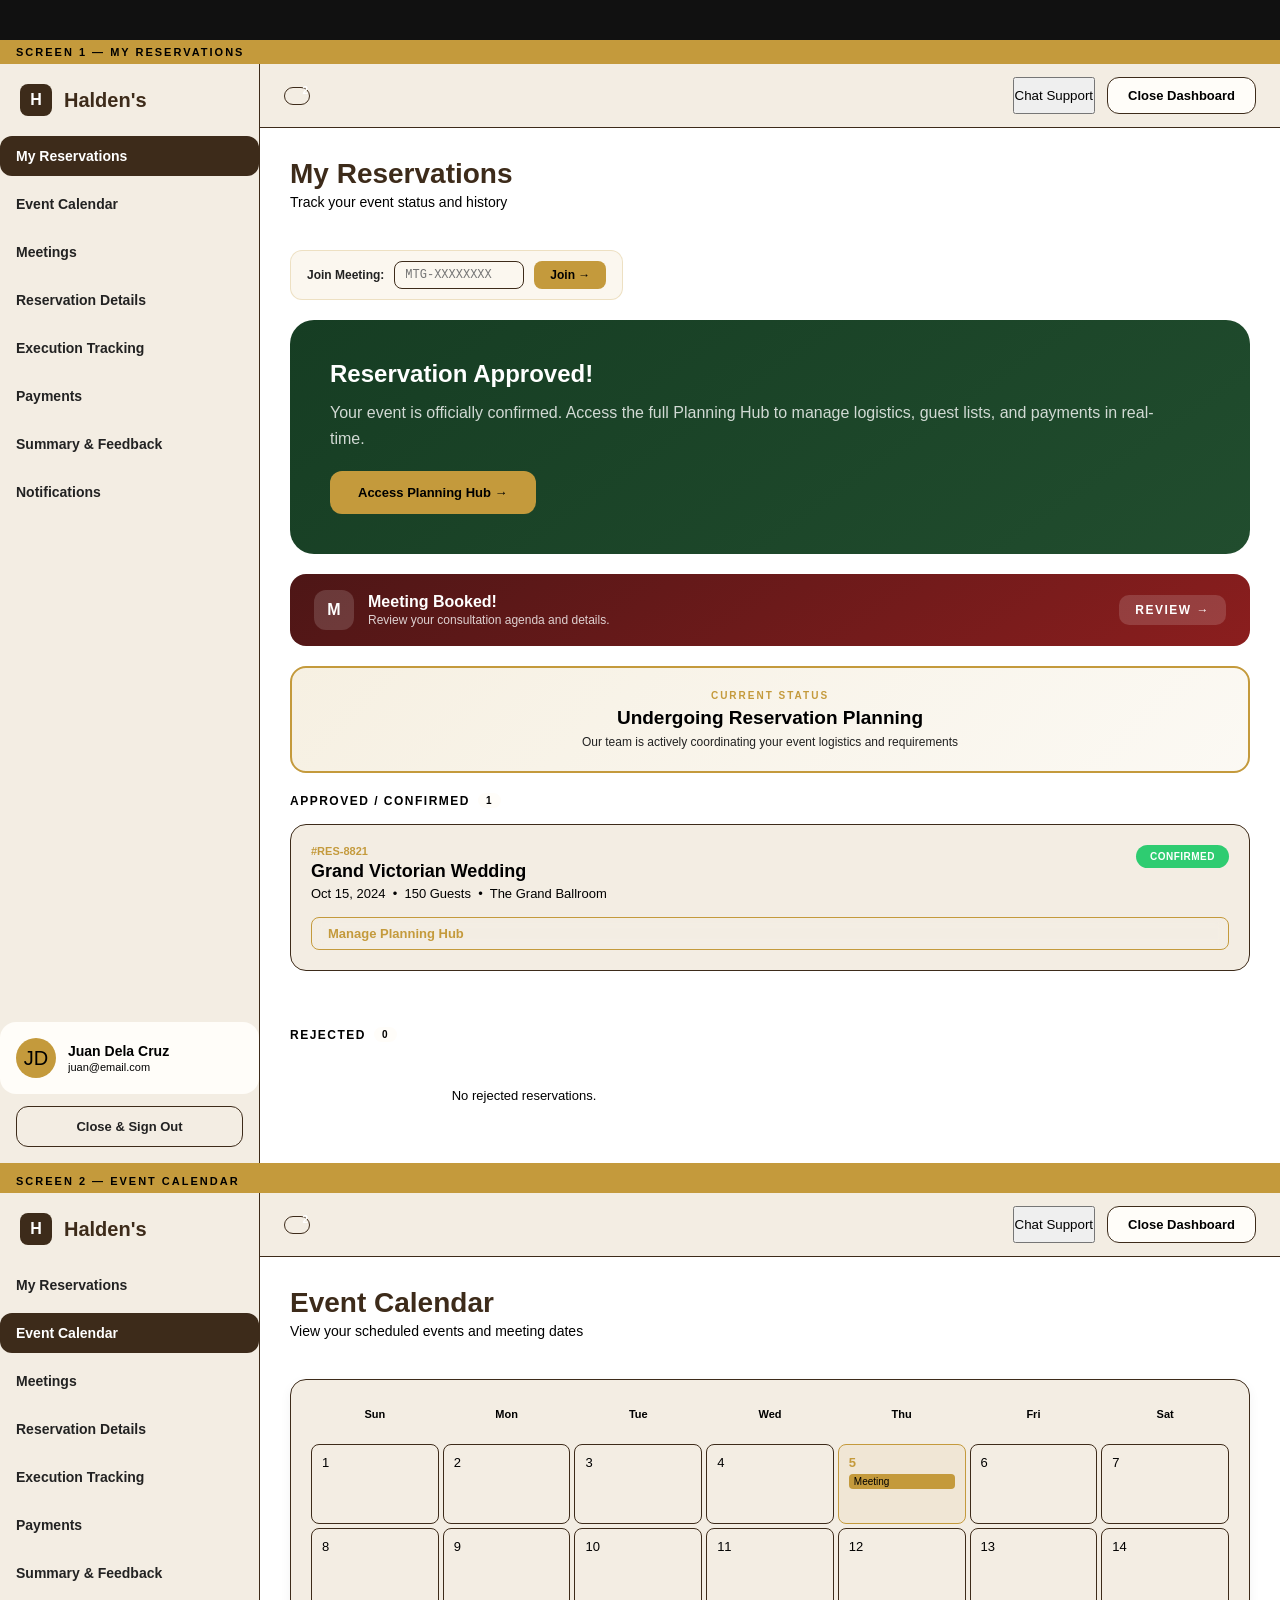
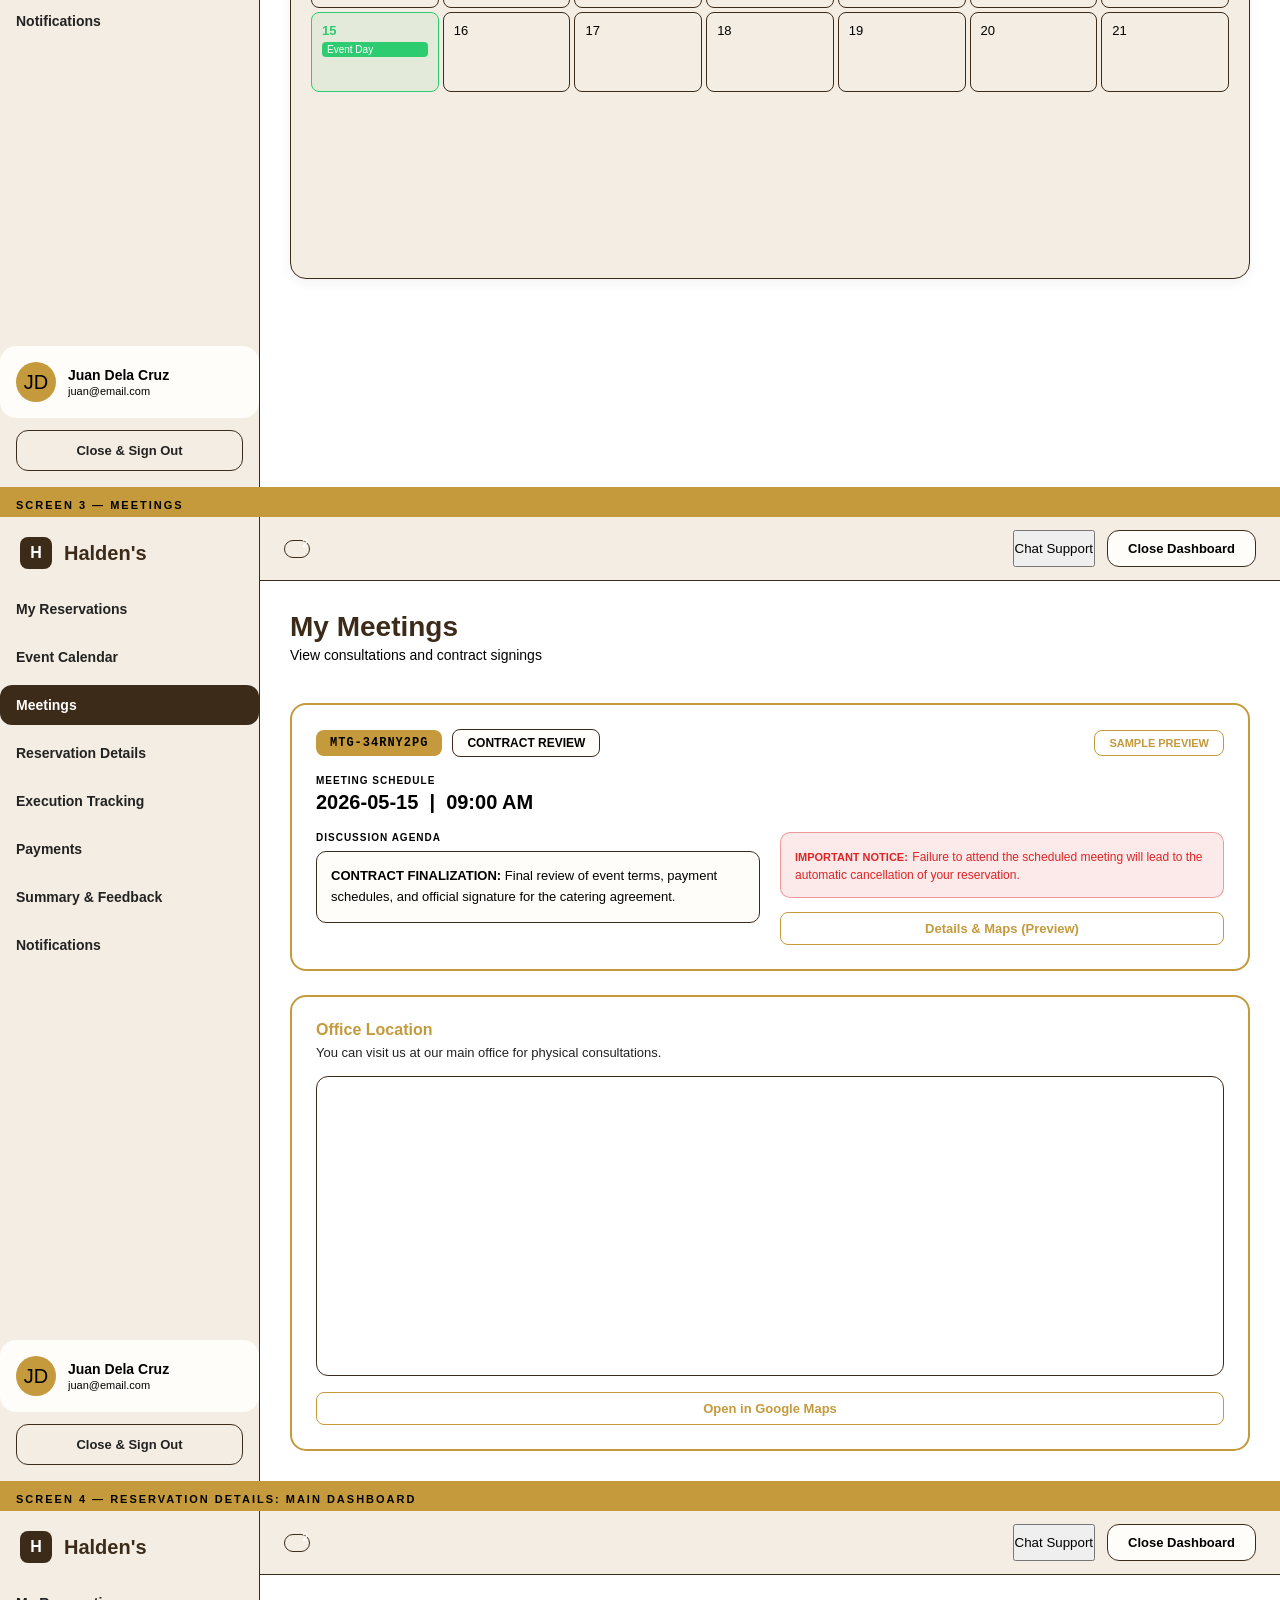
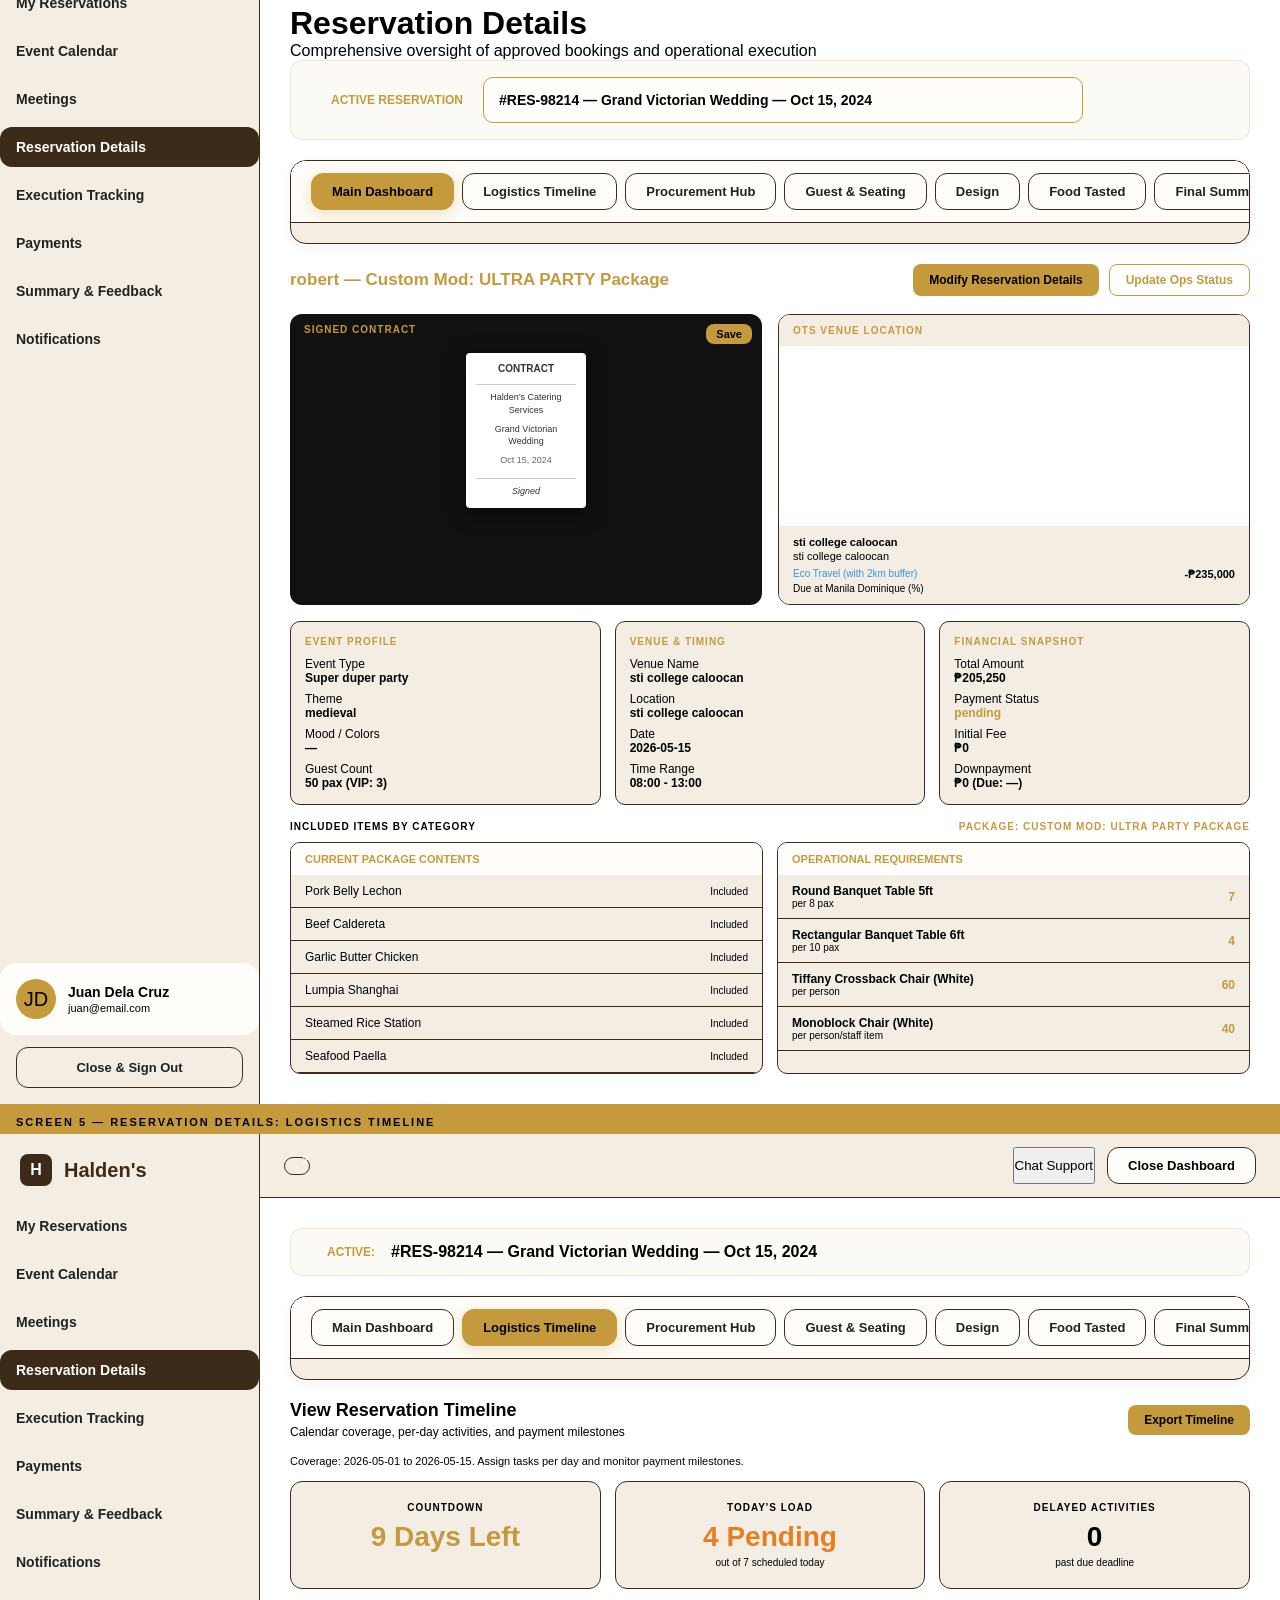
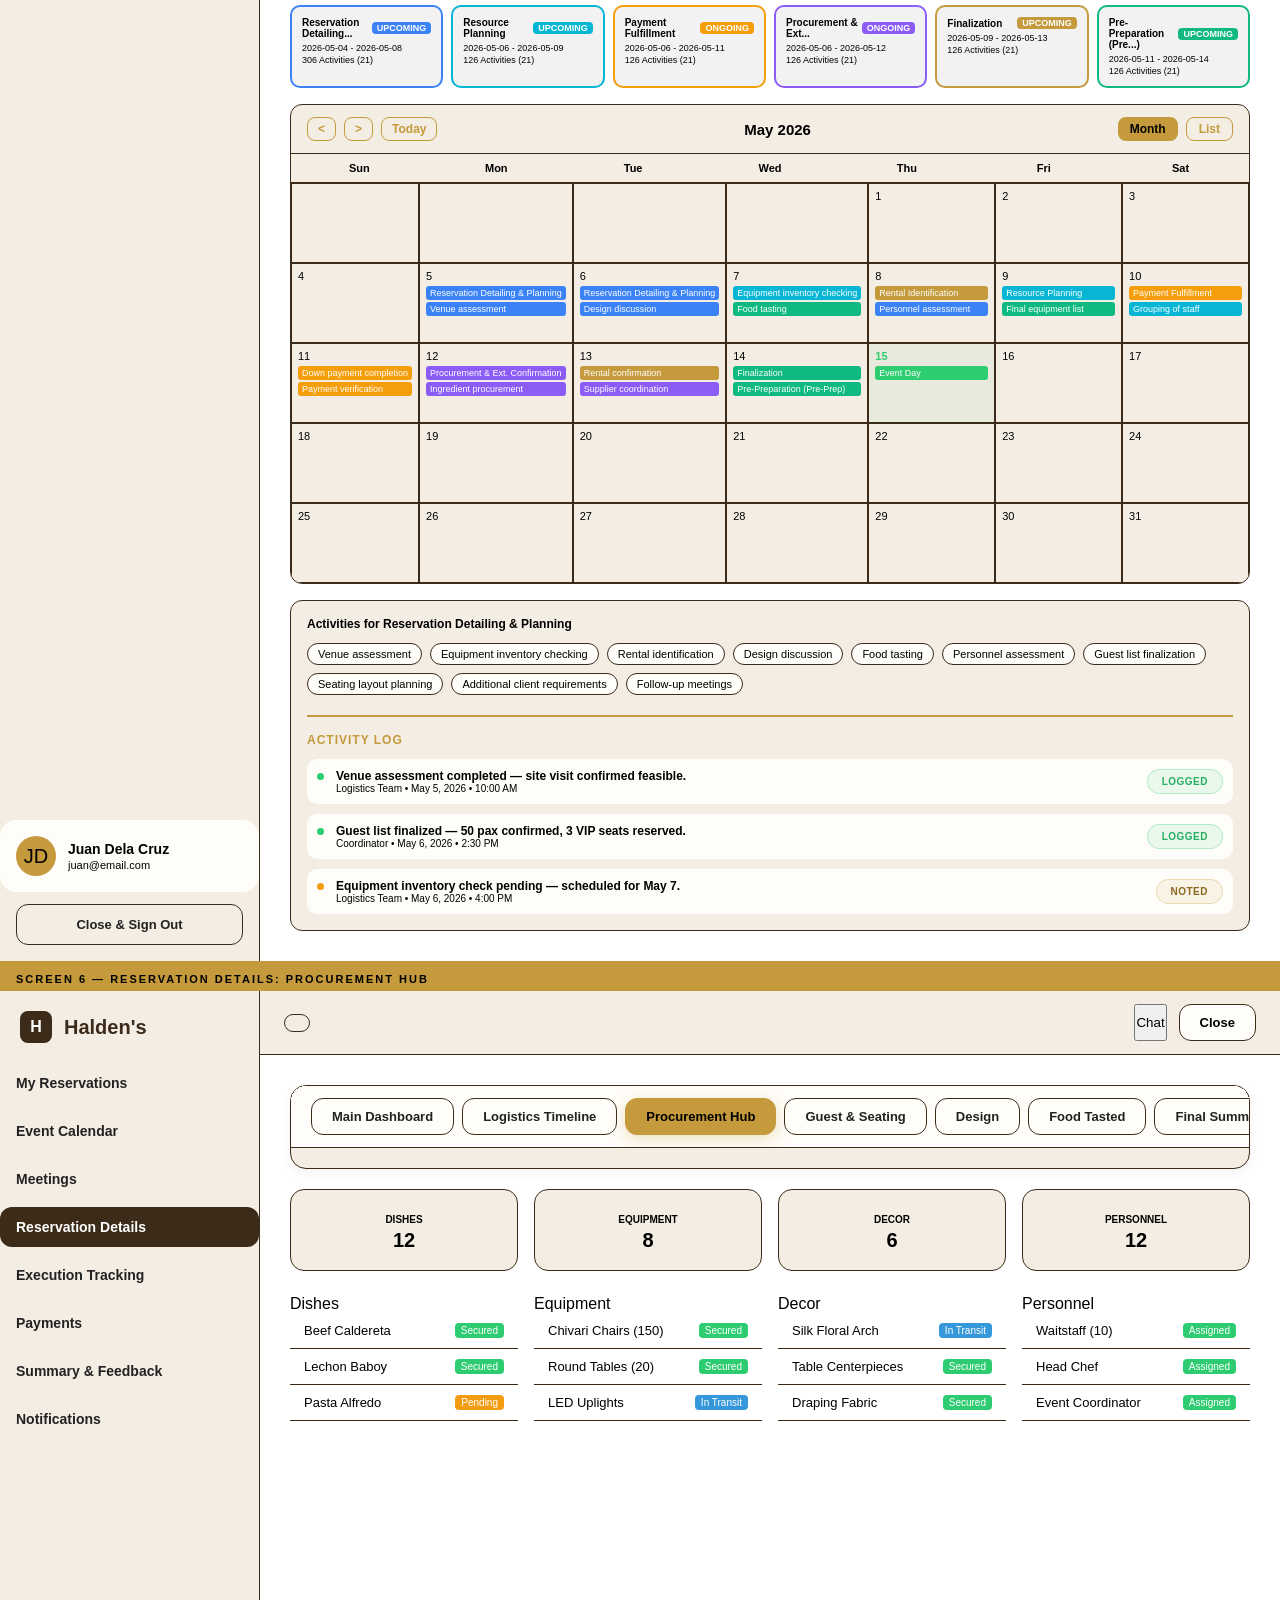
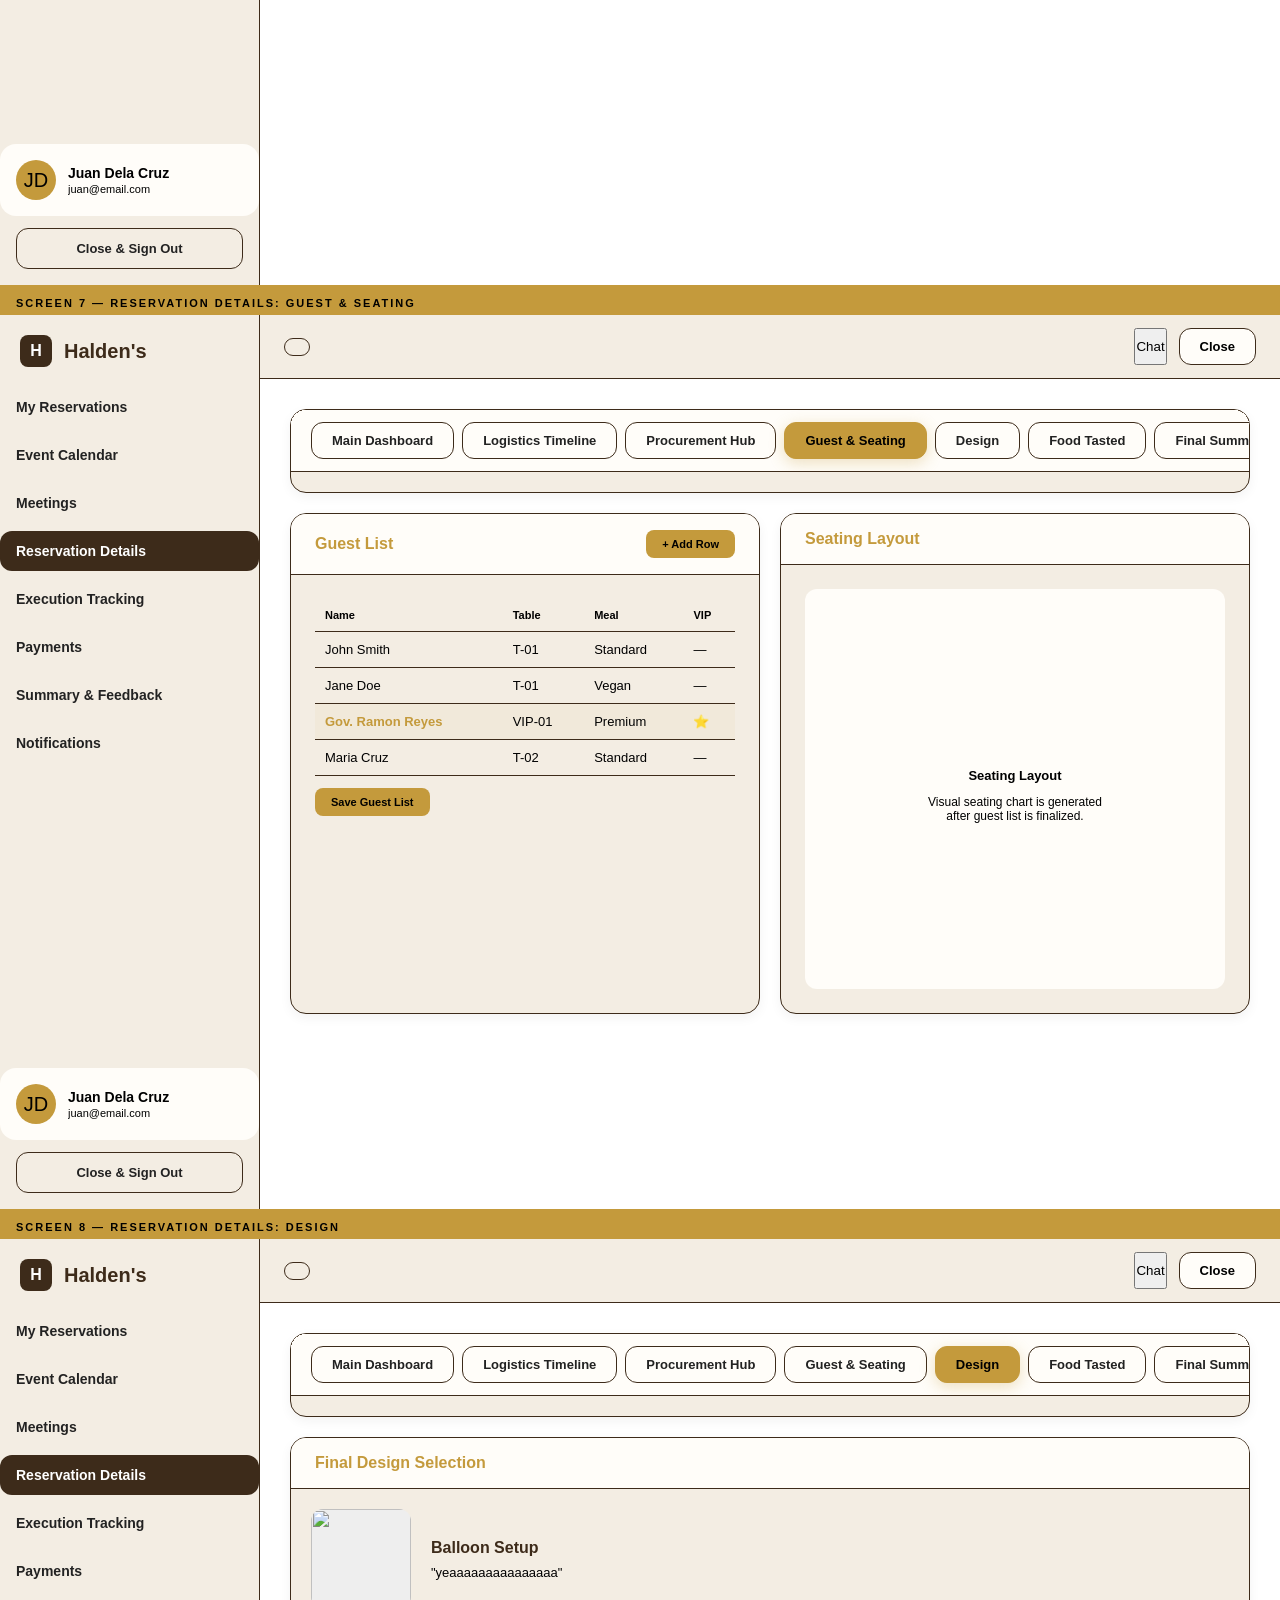
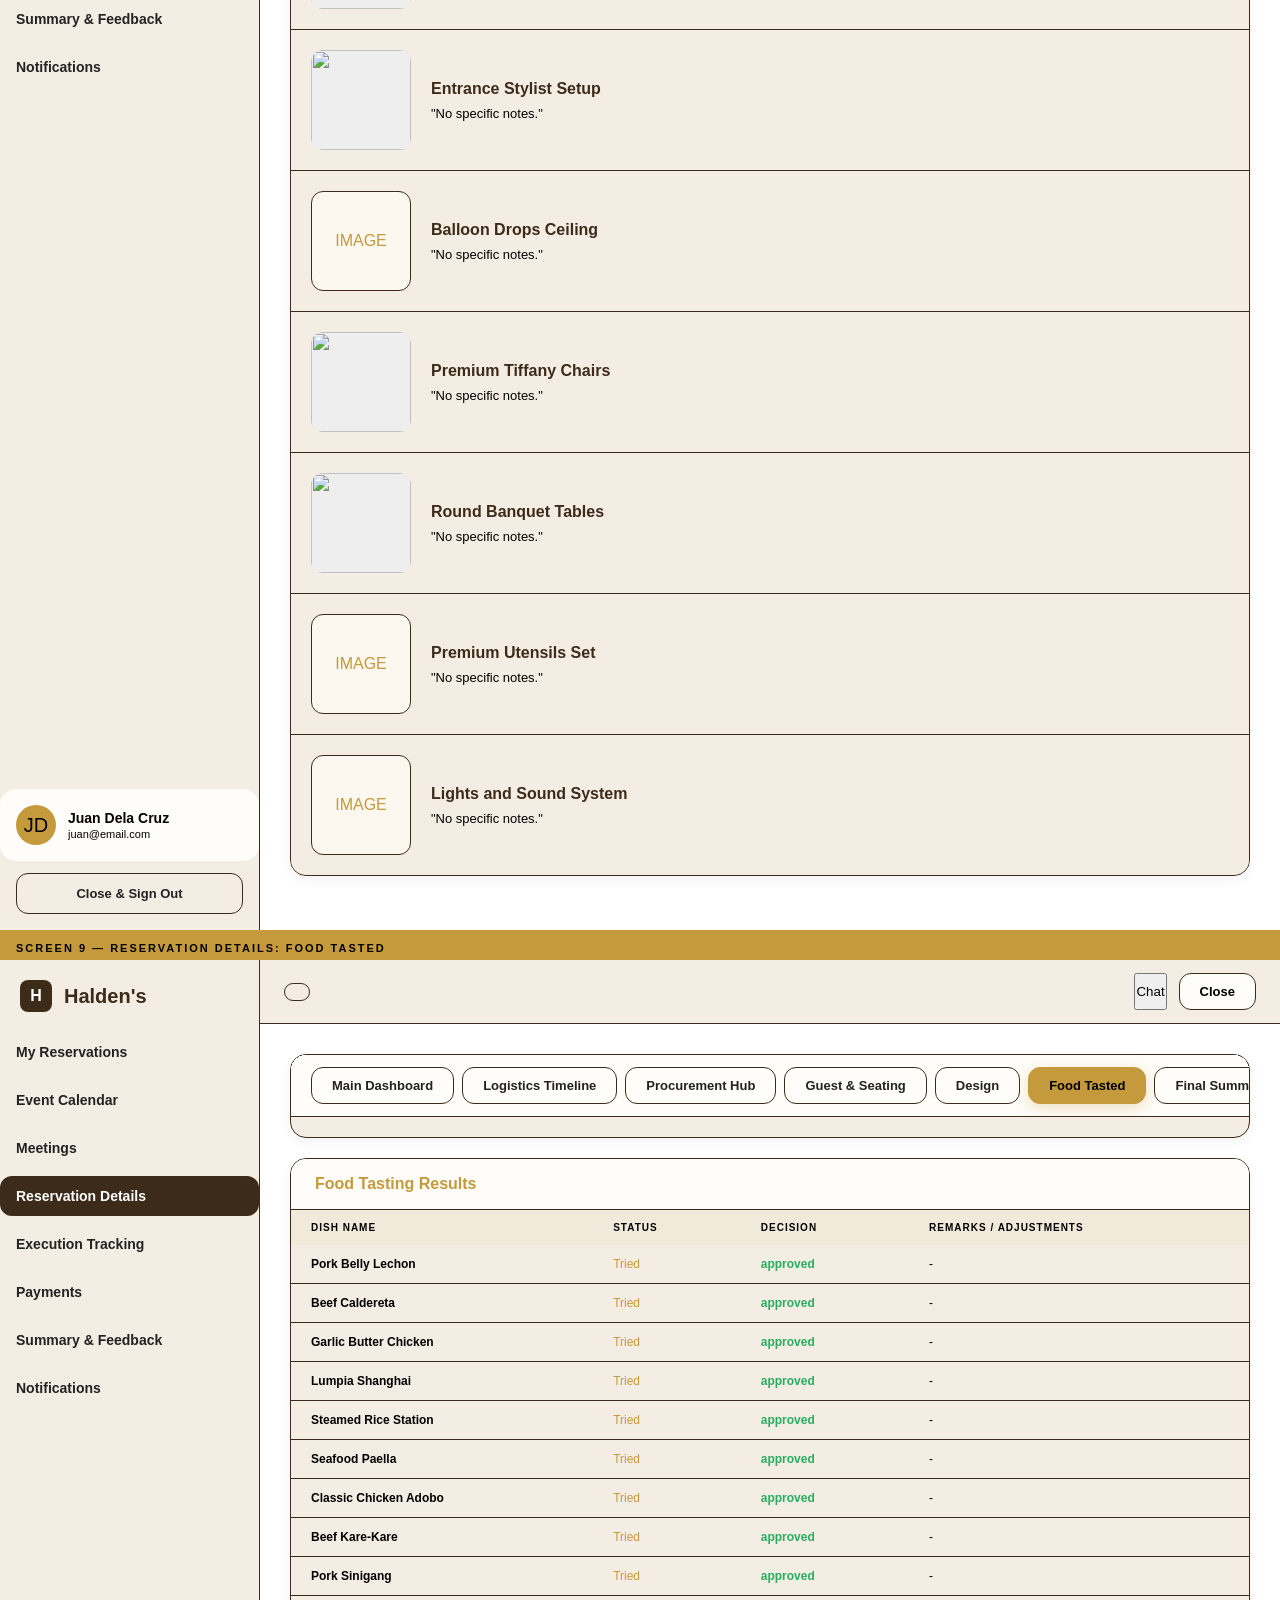
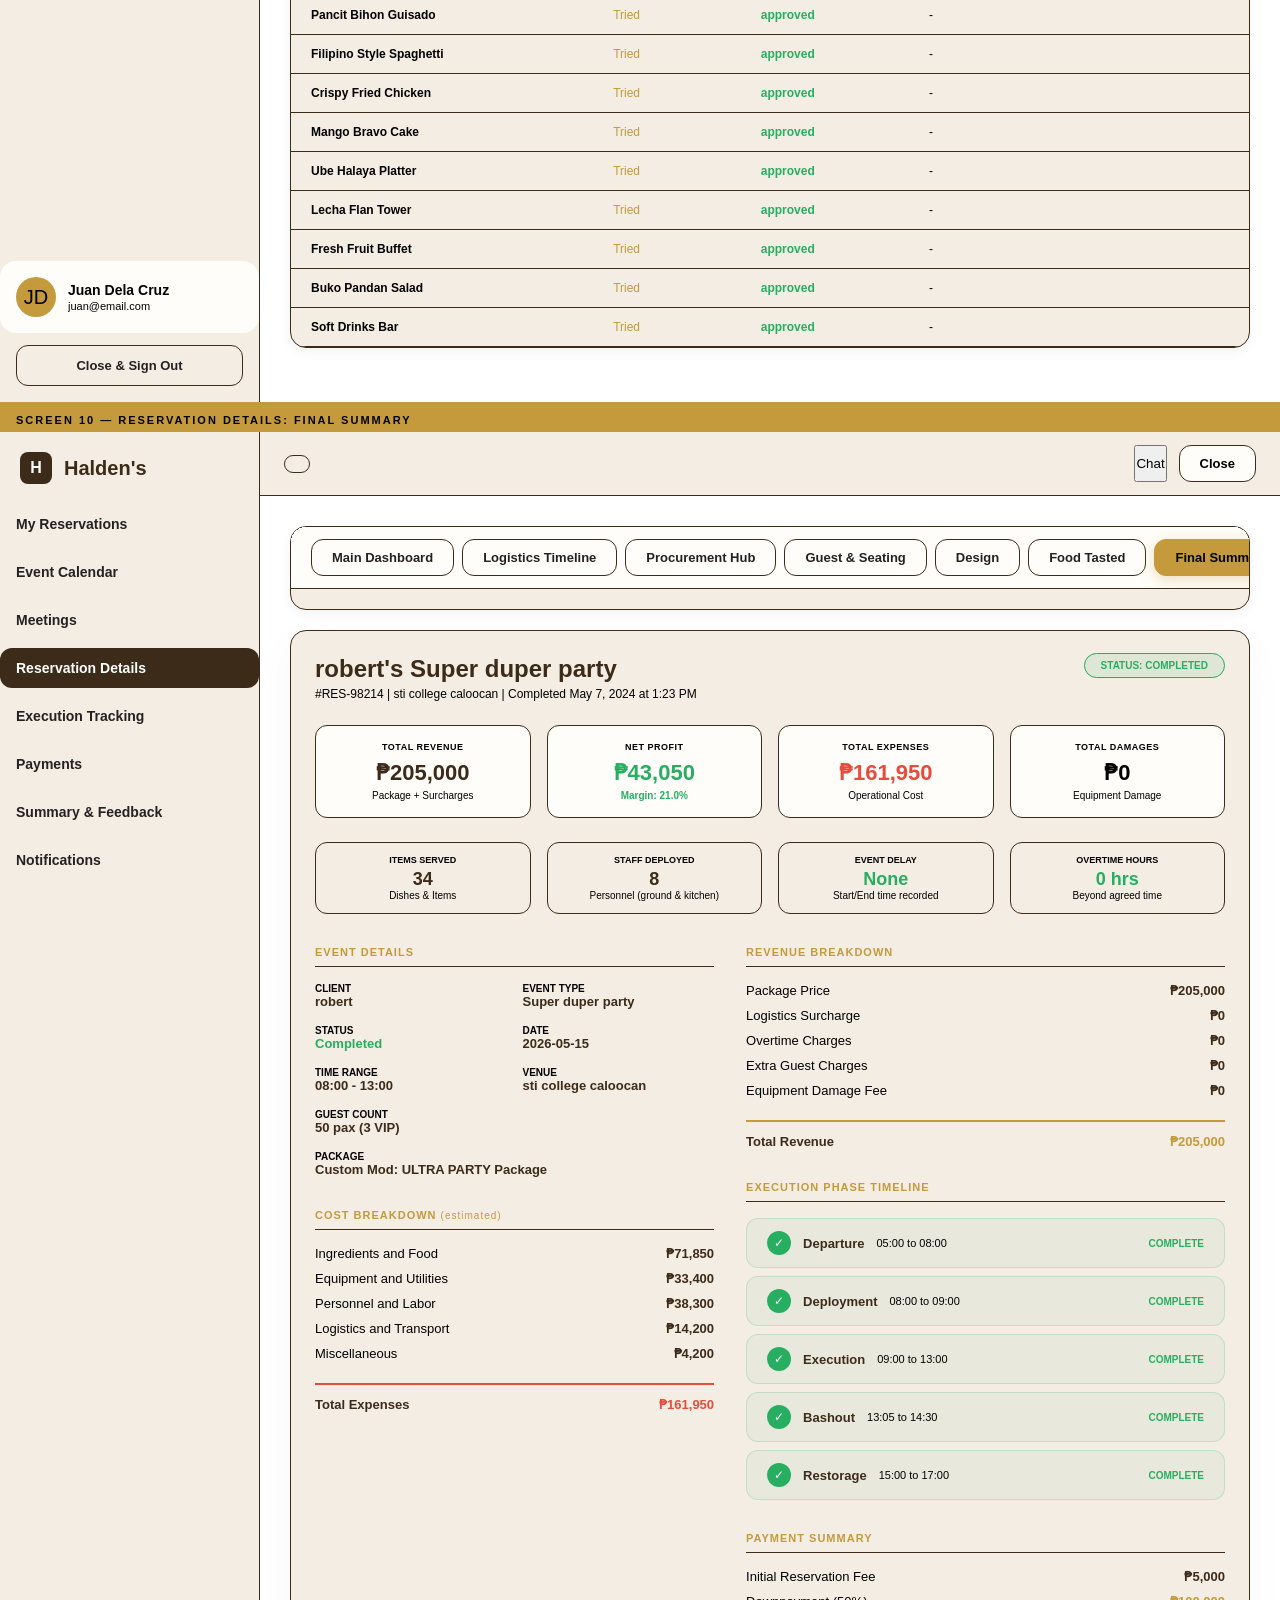
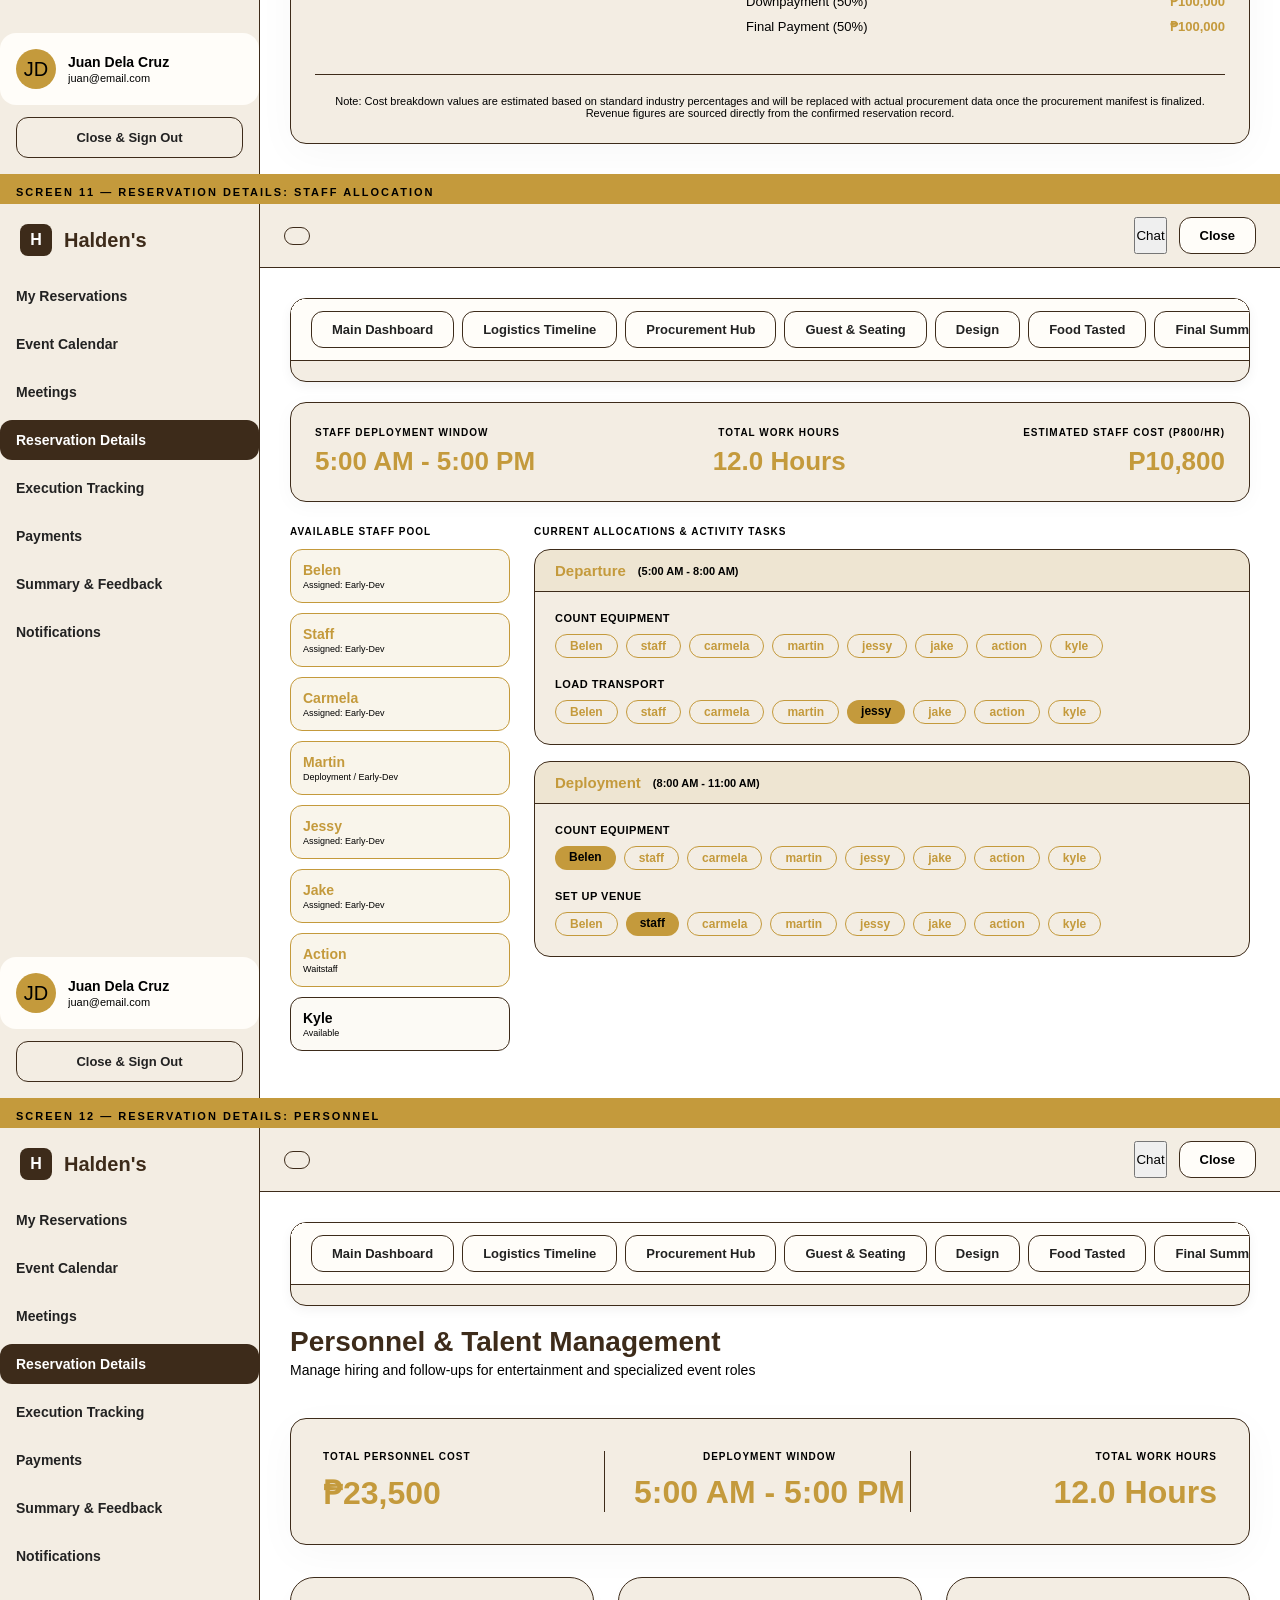
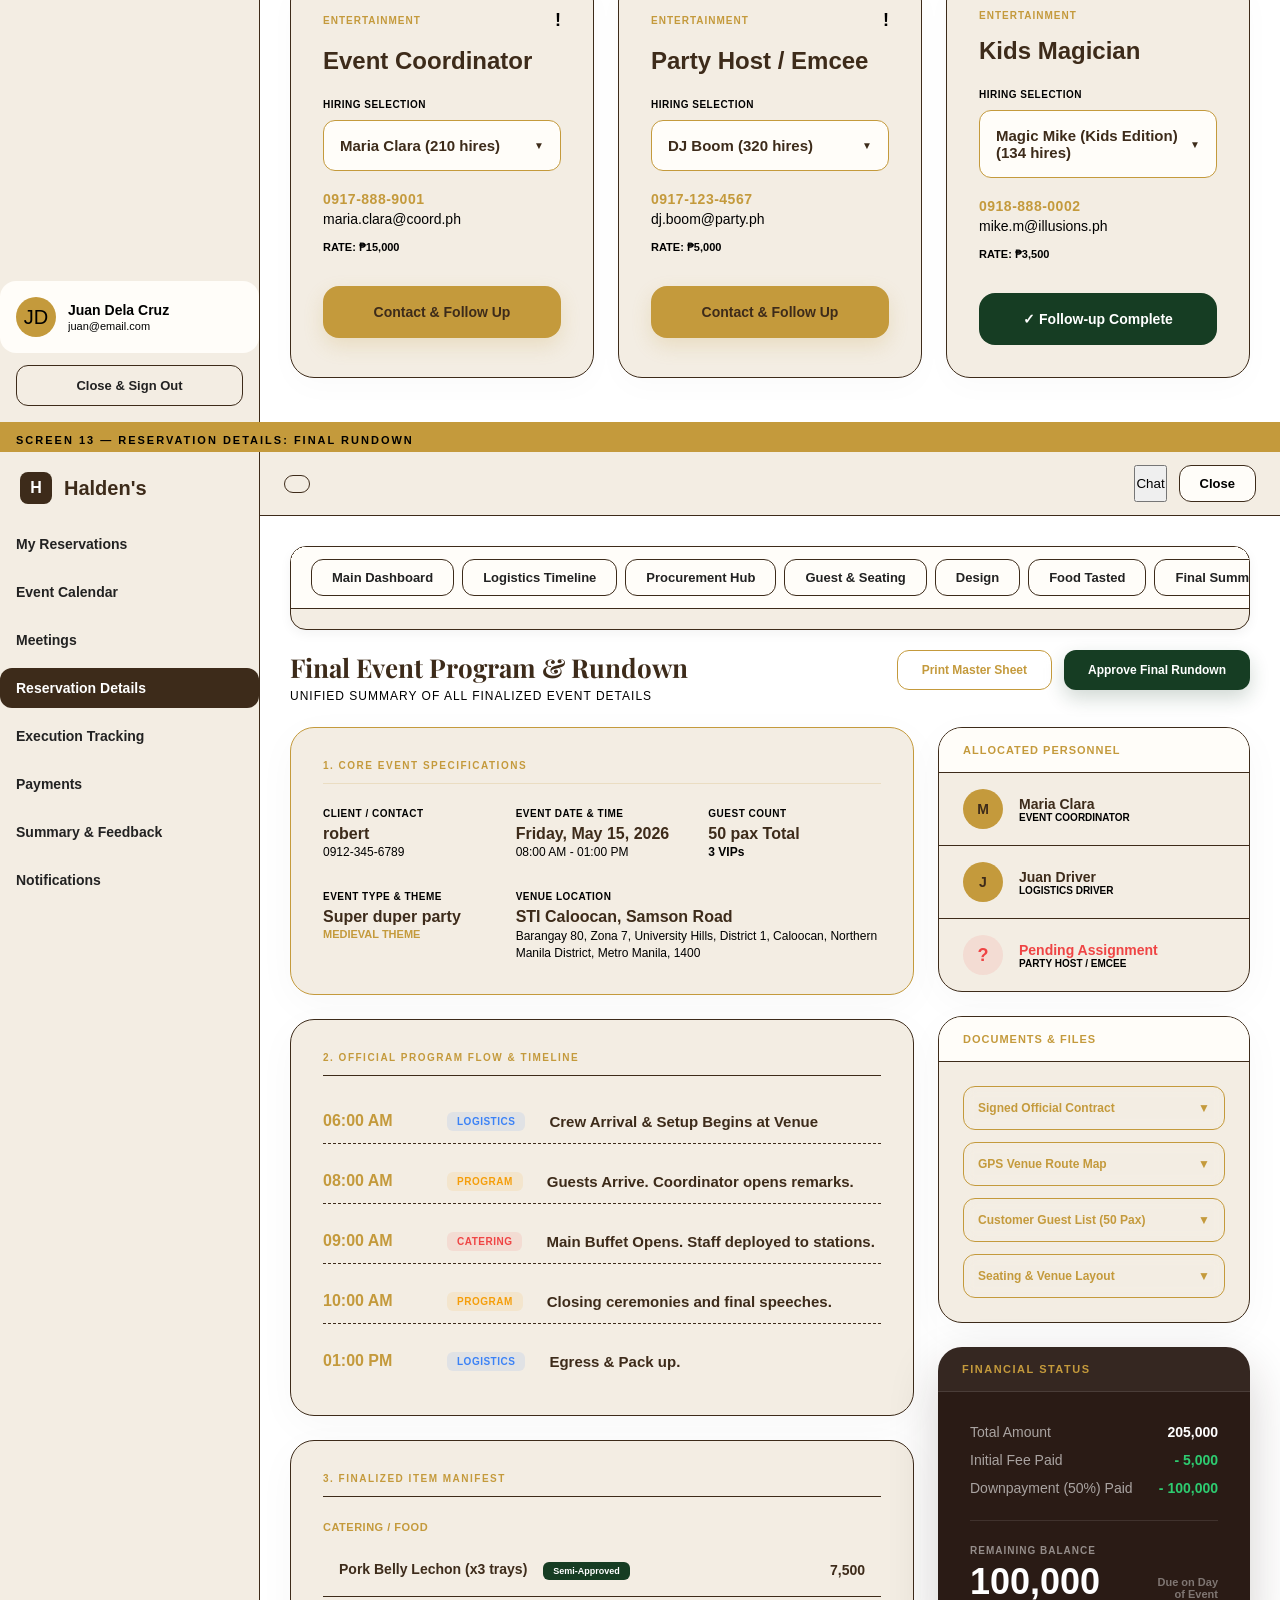
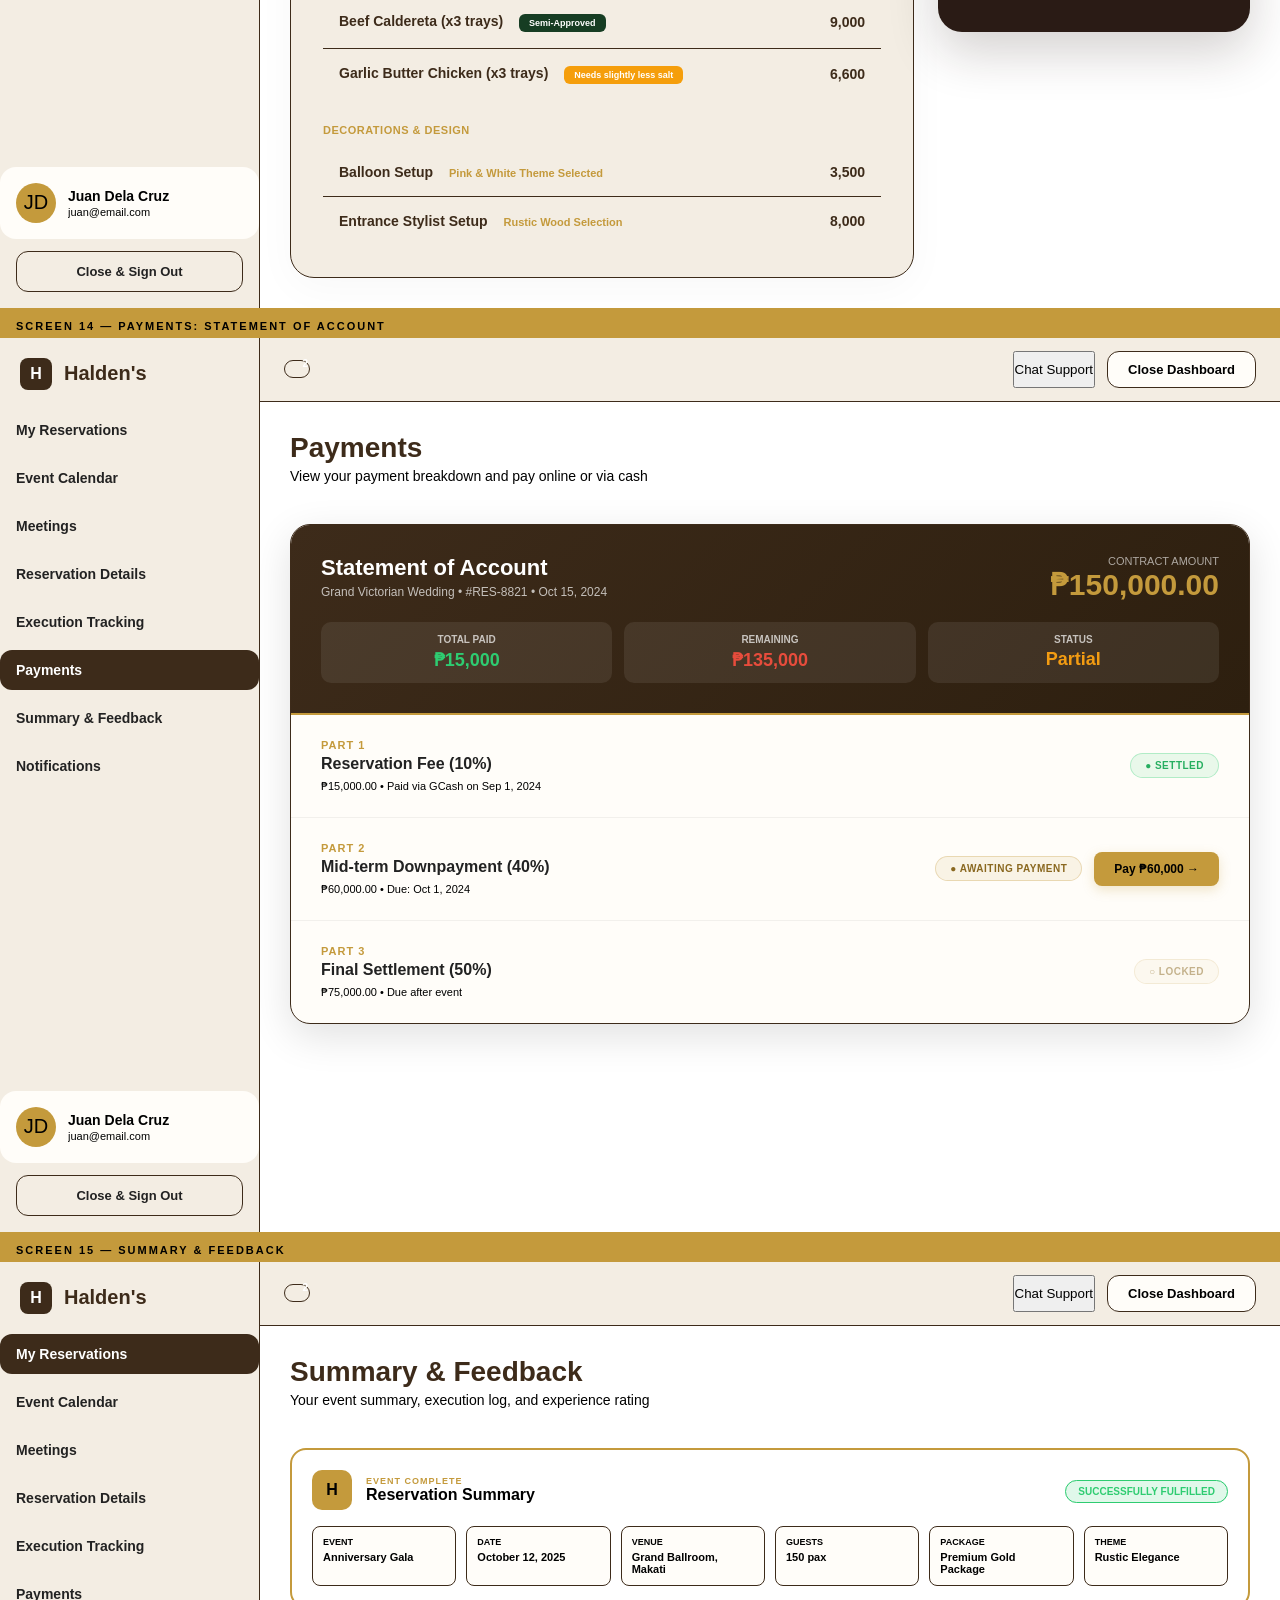
==== commit 427255d5: "Add files via upload" ====
--- a/index.html
+++ b/index.html
@@ -1,1230 +1,1831 @@
 <!DOCTYPE html>
-<html lang="en">
+<html lang="en" data-theme="light">
 <head>
 <meta charset="UTF-8"/>
 <meta name="viewport" content="width=device-width, initial-scale=1.0"/>
-<title>Figma Mobile - Halden's Reservation App</title>
-<link href="https://fonts.googleapis.com/css2?family=Playfair+Display:ital,wght@0,600;0,700;1,400&family=DM+Sans:wght@300;400;500;600;700&display=swap" rel="stylesheet"/>
+<title>Customer Dashboard — Figma Flat Layout</title>
+<link href="https://fonts.googleapis.com/css2?family=DM+Sans:wght@300;400;500;600;700&family=Playfair+Display:wght@600;700&display=swap" rel="stylesheet"/>
+<link rel="stylesheet" href="style.css"/>
 <style>
-*,*::before,*::after{box-sizing:border-box;margin:0;padding:0;}
-body{background:#2a2017;font-family:'DM Sans',sans-serif;padding:40px 20px;display:flex;flex-direction:column;align-items:center;gap:0;}
-
-/* ---- FIGMA FRAME WRAPPER ---- */
-.screen-label{width:390px;background:#c49a3c;color:#1a1007;font-size:10px;font-weight:800;letter-spacing:2px;text-transform:uppercase;padding:7px 16px;border-radius:8px 8px 0 0;margin-top:48px;}
-.screen{width:390px;height:844px;background:#fdf8ef;overflow-y:auto;overflow-x:hidden;border-radius:0 0 16px 16px;border:1px solid rgba(196,154,60,0.3);scrollbar-width:none;}.screen::-webkit-scrollbar{display:none;}
-.screen.dark{background:#1a1007;}
-
-/* ---- GLOBAL TOKENS ---- */
-:root{
-  --bg:#fdf8ef;--bg2:#f3e9d8;--bg3:#ede0ca;--border:rgba(74,60,49,0.15);
-  --gold:#c49a3c;--brown:#4a3c31;--cream:#f5e6c8;--text:#4a3c31;--text-mid:#7a6a5a;--text-dim:#a89580;
-  --red:#e74c3c;--green:#27ae60;
+/* ── Figma preview layout ─────────────────────────── */
+*,*::before,*::after{box-sizing:border-box;}
+body{background:#111;margin:0;padding:40px 0;}
+.figma-screen{
+  display:flex;
+  width:100%;
+  min-height:100vh;
+  border-bottom:6px solid #c49a3c;
 }
-
-/* ---- MOBILE NAV ---- */
-.mob-nav{height:56px;background:#1a1007;display:flex;align-items:center;justify-content:space-between;padding:0 18px;position:sticky;top:0;z-index:50;}
-.mob-nav-logo{display:flex;align-items:center;gap:8px;}
-.mob-nav-logo .icon{width:28px;height:28px;background:#c49a3c;border-radius:7px;display:flex;align-items:center;justify-content:center;font-weight:900;font-size:14px;color:#1a1007;}
-.mob-nav-logo .brand{font-size:13px;font-weight:700;color:#f5e6c8;}
-.mob-nav-logo .brand small{display:block;font-size:8px;color:#a89580;font-weight:400;letter-spacing:0.5px;}
-.mob-nav-right{display:flex;align-items:center;gap:10px;}
-.mob-nav-right .hamburger-icon{display:flex;flex-direction:column;gap:4px;cursor:pointer;}
-.mob-nav-right .hamburger-icon span{display:block;width:20px;height:2px;background:#c49a3c;border-radius:2px;}
-.mob-nav-btn{background:rgba(196,154,60,0.15);border:1px solid rgba(196,154,60,0.4);color:#c49a3c;font-size:11px;font-weight:700;padding:5px 10px;border-radius:8px;cursor:pointer;}
-
-/* ---- HERO ---- */
-.mob-hero{position:relative;height:420px;overflow:hidden;}
-.mob-hero-img{position:absolute;inset:0;background:url('https://res.cloudinary.com/dg8ytmck5/image/upload/v1774321988/halden1_sdv4yf.png') center/cover no-repeat;filter:brightness(0.55);}
-.mob-hero-grad{position:absolute;bottom:0;left:0;right:0;height:60%;background:linear-gradient(transparent,rgba(20,12,5,0.95));}
-.mob-hero-content{position:absolute;bottom:0;left:0;right:0;padding:20px 20px 28px;}
-.mob-hero-badge{display:inline-block;background:rgba(196,154,60,0.25);border:1px solid rgba(196,154,60,0.5);color:#c49a3c;font-size:9px;font-weight:800;letter-spacing:2px;text-transform:uppercase;padding:4px 10px;border-radius:20px;margin-bottom:10px;}
-.mob-hero-title{font-family:'Playfair Display',serif;font-size:28px;line-height:1.2;color:#fff;margin-bottom:8px;}
-.mob-hero-title em{color:#c49a3c;font-style:italic;}
-.mob-hero-sub{font-size:12px;color:rgba(255,255,255,0.75);line-height:1.5;margin-bottom:16px;}
-.mob-hero-btns{display:flex;flex-direction:column;gap:8px;}
-.btn-hero-primary{background:#c49a3c;color:#1a1007;border:none;border-radius:10px;padding:13px 20px;font-size:13px;font-weight:700;text-align:center;cursor:pointer;}
-.btn-hero-outline{background:rgba(255,255,255,0.08);border:1px solid rgba(255,255,255,0.3);color:#fff;border-radius:10px;padding:12px 20px;font-size:12px;font-weight:500;text-align:center;cursor:pointer;}
-.mob-hero-dots{position:absolute;bottom:0;left:50%;transform:translateX(-50%);display:flex;gap:6px;padding-bottom:6px;}
-.mob-hero-dot{width:6px;height:6px;border-radius:3px;background:rgba(255,255,255,0.4);}
-.mob-hero-dot.active{width:18px;background:#c49a3c;}
-
-/* ---- SECTION HEADERS ---- */
-.sec-label{font-size:10px;font-weight:800;letter-spacing:2px;text-transform:uppercase;color:#c49a3c;margin-bottom:6px;}
-.sec-title{font-family:'Playfair Display',serif;font-size:22px;color:#4a3c31;margin-bottom:6px;}
-.sec-sub{font-size:12px;color:#7a6a5a;line-height:1.5;}
-.sec-hdr{padding:28px 20px 0;}
-
-/* ---- GALLERY ---- */
-.mob-gallery-row{display:flex;gap:10px;overflow-x:auto;padding:16px 20px 20px;scrollbar-width:none;}
-.mob-gallery-row::-webkit-scrollbar{display:none;}
-.mob-gallery-card{flex-shrink:0;width:160px;height:200px;border-radius:12px;overflow:hidden;position:relative;}
-.mob-gallery-card-img{width:100%;height:100%;object-fit:cover;background:center/cover no-repeat;}
-.mob-gallery-card-label{position:absolute;bottom:0;left:0;right:0;padding:10px;background:linear-gradient(transparent,rgba(0,0,0,0.8));color:#fff;font-size:11px;font-weight:600;}
-
-/* ---- REVIEW CARDS ---- */
-.mob-reviews{padding:0 20px 24px;display:flex;flex-direction:column;gap:12px;}
-.mob-review-card{background:#fff;border:1px solid rgba(196,154,60,0.2);border-radius:12px;padding:16px;}
-.mob-review-stars{font-size:12px;margin-bottom:6px;}
-.mob-review-text{font-size:12px;color:#4a3c31;line-height:1.5;margin-bottom:8px;font-style:italic;}
-.mob-review-author{font-size:11px;font-weight:700;color:#c49a3c;}
-
-/* ---- AUTH PROMPT ---- */
-.mob-auth-prompt{background:#fff;margin:16px;border-radius:16px;overflow:hidden;box-shadow:0 8px 32px rgba(74,60,49,0.15);}
-.mob-auth-prompt-hdr{padding:28px 24px 20px;text-align:center;border-bottom:1px solid rgba(196,154,60,0.1);}
-.mob-auth-prompt-hdr h2{font-family:'Playfair Display',serif;font-size:22px;color:#4a3c31;margin-bottom:6px;}
-.mob-auth-prompt-hdr p{font-size:12px;color:#7a6a5a;}
-.mob-auth-option{padding:12px 20px;}
-.mob-auth-btn{width:100%;border:none;border-radius:12px;padding:14px;display:flex;align-items:center;gap:12px;cursor:pointer;text-align:left;margin-bottom:10px;}
-.mob-auth-btn.primary{background:#c49a3c;}
-.mob-auth-btn.primary .auth-btn-main{color:#fff;}
-.mob-auth-btn.secondary{background:rgba(74,60,49,0.08);border:1px solid rgba(74,60,49,0.2);}
-.mob-auth-btn.secondary .auth-btn-main{color:#4a3c31;}
-.auth-btn-icon{width:36px;height:36px;border-radius:10px;display:flex;align-items:center;justify-content:center;font-size:16px;flex-shrink:0;}
-.mob-auth-btn.primary .auth-btn-icon{background:rgba(255,255,255,0.2);}
-.mob-auth-btn.secondary .auth-btn-icon{background:rgba(74,60,49,0.1);}
-.auth-btn-main{font-size:13px;font-weight:700;}
-.auth-btn-sub{font-size:10px;opacity:0.75;}
-.mob-auth-disclaimer{margin:0 20px 20px;padding:10px 14px;background:rgba(196,154,60,0.08);border:1px solid rgba(196,154,60,0.2);border-radius:10px;font-size:10px;color:#7a6a5a;line-height:1.5;}
-
-/* ---- MOBILE NAV DRAWER ---- */
-.mob-drawer-overlay{position:absolute;inset:0;background:rgba(0,0,0,0.6);z-index:60;}
-.mob-nav-drawer{position:absolute;top:56px;left:0;right:0;bottom:0;background:#1a1007;z-index:70;padding:20px 16px;display:flex;flex-direction:column;gap:4px;}
-.mob-nav-link{display:flex;align-items:center;gap:12px;padding:14px 16px;border-radius:10px;color:#b8a898;font-size:14px;font-weight:500;}
-.mob-nav-link.active{background:rgba(196,154,60,0.12);color:#c49a3c;font-weight:700;}
-.mob-nav-divider{height:1px;background:rgba(255,255,255,0.06);margin:8px 0;}
-.mob-nav-cta{background:#c49a3c;color:#1a1007;border:none;border-radius:10px;padding:14px 16px;font-size:14px;font-weight:700;width:100%;text-align:left;cursor:pointer;}
+.figma-label{
+  background:#c49a3c;color:#000;
+  font-size:11px;font-weight:800;
+  padding:6px 16px;
+  letter-spacing:2px;text-transform:uppercase;
+  position:sticky;top:0;z-index:999;
+}
+.sidebar-fixed{
+  width:260px;min-width:260px;
+  background:var(--bg2,#fdf8ef);
+  border-right:1px solid var(--border,rgba(74,60,49,0.15));
+  display:flex;flex-direction:column;
+  padding:0;
+  flex-shrink:0;
+}
+.screen-content{
+  flex:1;
+  overflow:auto;
+  display:flex;
+  flex-direction:column;
+  background:var(--bg,#ffffff);
+}
+.topbar{
+  height:64px;
+  background:var(--bg2,#fdf8ef);
+  border-bottom:1px solid var(--border,rgba(74,60,49,0.15));
+  display:flex;align-items:center;justify-content:space-between;
+  padding:0 24px;
+  flex-shrink:0;
+}
+.placeholder-card{
+  background:var(--bg2,#fdf8ef);
+  border:1px solid var(--border,rgba(74,60,49,0.15));
+  border-radius:16px;padding:20px;margin-bottom:15px;
+}
+.res-card{
+  background:var(--bg2,#fdf8ef);
+  border:1px solid var(--border,rgba(74,60,49,0.15));
+  border-radius:16px;padding:20px;margin-bottom:16px;
+}
+.log-row{display:flex;gap:15px;align-items:flex-start;padding:14px 0;border-bottom:1px solid var(--border,rgba(74,60,49,0.15));}
+.log-dot{width:10px;height:10px;border-radius:50%;background:#2ecc71;margin-top:4px;flex-shrink:0;}
+/* component preview box at the top */
+.figma-component-preview{
+  display:flex;width:320px;min-height:400px;
+  background:var(--bg2,#fdf8ef);
+  border:1px solid var(--border,rgba(74,60,49,0.15));
+  margin:0 auto 0 40px;
+}
 </style>
+<script>
+  // Force light theme for figma preview regardless of localStorage
+  document.documentElement.setAttribute('data-theme', 'light');
+  localStorage.setItem('halden_theme', 'light');
+</script>
 </head>
 <body>
-
-<!-- ================================================================ -->
-<!-- SCREEN: Auth Welcome Prompt -->
-<!-- ================================================================ -->
-<div class="screen-label">Screen 1 - Auth Welcome Prompt</div>
-<div class="screen">
-  <div class="mob-nav">
-    <div class="mob-nav-logo">
-      <div class="icon">H</div>
-      <div class="brand">Hal'Serve <small>Halden's Catering Services</small></div>
-    </div>
-    <div class="mob-nav-right">
-      <div class="hamburger-icon"><span></span><span></span><span></span></div>
-    </div>
-  </div>
-  <!-- Dimmed hero behind -->
-  <div style="height:220px;background:url('https://res.cloudinary.com/dg8ytmck5/image/upload/v1774321988/halden1_sdv4yf.png') center/cover;filter:brightness(0.3);"></div>
-  <div style="position:relative;margin-top:-60px;z-index:10;">
-    <div class="mob-auth-prompt">
-      <div class="mob-auth-prompt-hdr">
-        <h2>Welcome to Halden's</h2>
-        <p>Choose how you'd like to continue</p>
-      </div>
-      <div class="mob-auth-option">
-        <button class="mob-auth-btn primary">
-          <div class="auth-btn-icon">&#128100;</div>
+<!-- ================================================================ -->
+<!-- SCREEN 1 — MY RESERVATIONS -->
+<!-- ================================================================ -->
+<div class="figma-label">SCREEN 1 — My Reservations</div>
+<div class="figma-screen">
+  <div class="sidebar-fixed">
+    <div class="dash-brand" style="padding:20px"><div class="dash-brand-icon">H</div><span>Halden's</span></div>
+    <div class="dash-nav">
+      <div class="dash-nav-item active">My Reservations</div>
+      <div class="dash-nav-item">Event Calendar</div>
+      <div class="dash-nav-item">Meetings</div>
+      <div class="dash-nav-item">Reservation Details</div>
+      <div class="dash-nav-item">Execution Tracking</div>
+      <div class="dash-nav-item">Payments</div>
+      <div class="dash-nav-item">Summary &amp; Feedback</div>
+      <div class="dash-nav-item">Notifications</div>
+    </div>
+    <div class="dash-user" style="margin-top:auto;padding:16px">
+      <div class="dash-user-ava">JD</div>
+      <div class="dash-user-info"><div class="dash-user-name">Juan Dela Cruz</div><div class="dash-user-email">juan@email.com</div></div>
+    </div>
+    <div style="padding:0 16px 16px"><button class="btn-dash-logout"> Close &amp; Sign Out</button></div>
+  </div>
+  <div class="screen-content">
+    <div class="topbar"><button class="dash-notif-btn"><span class="dn-bell"></span><span class="dn-badge">2</span></button><div style="display:flex;gap:12px"><button class="dash-chat-btn-top"> Chat Support</button><button class="dash-close"> Close Dashboard</button></div></div>
+    <div style="padding:30px">
+<div class="dash-hdr"><h1>My Reservations</h1><p>Track your event status and history</p></div>
+      <!-- Join Meeting bar -->
+      <div style="display:flex;align-items:center;gap:10px;background:rgba(196,154,60,0.08);border:1px solid rgba(196,154,60,0.25);border-radius:12px;padding:10px 16px;margin-bottom:20px;width:fit-content">
+        <span style="font-size:12px;color:var(--text-mid);font-weight:600"> Join Meeting:</span>
+        <input type="text" placeholder="MTG-XXXXXXXX" style="font-family:monospace;width:130px;padding:6px 10px;border:1px solid var(--border);border-radius:8px;background:var(--bg);color:var(--text);font-size:12px"/>
+        <button class="btn-primary" style="font-size:12px;padding:7px 16px;border-radius:8px">Join →</button>
+      </div>
+      <!-- Approved Banner -->
+      <div style="padding:40px;background:linear-gradient(145deg,#163d23,#214d2e);border-radius:24px;display:flex;align-items:center;justify-content:space-between;gap:30px;margin-bottom:20px">
+        <div><h2 style="color:#fff;margin:0 0 12px">Reservation Approved!</h2><p style="color:rgba(255,255,255,0.8);margin:0 0 20px;line-height:1.6">Your event is officially confirmed. Access the full Planning Hub to manage logistics, guest lists, and payments in real-time.</p><button class="btn-primary" style="background:var(--gold);color:#000;border:none;padding:14px 28px;border-radius:12px;font-weight:700">Access Planning Hub →</button></div>
+        <div style="font-size:90px"></div>
+      </div>
+      <!-- Meeting booked banner -->
+      <div style="display:flex;padding:16px 24px;background:linear-gradient(145deg,#4d1616,#8b1e1e);border-radius:16px;align-items:center;justify-content:space-between;gap:20px;margin-bottom:20px">
+        <div style="display:flex;align-items:center;gap:14px"><div style="background:rgba(255,255,255,0.15);width:40px;height:40px;border-radius:12px;display:flex;align-items:center;justify-content:center;font-weight:700;color:#fff;font-size:16px">M</div><div><h4 style="color:#fff;margin:0;font-size:16px">Meeting Booked!</h4><p style="color:rgba(255,255,255,0.8);margin:2px 0 0;font-size:12px">Review your consultation agenda and details.</p></div></div>
+        <div style="font-size:12px;color:#fff;font-weight:800;background:rgba(255,255,255,0.15);padding:8px 16px;border-radius:10px;text-transform:uppercase;letter-spacing:1.5px">Review →</div>
+      </div>
+      <!-- Undergoing Reservation Planning status -->
+      <div style="background:linear-gradient(135deg,rgba(196,154,60,0.15),rgba(196,154,60,0.06));border:2px solid var(--gold);border-radius:16px;padding:22px;text-align:center;margin-bottom:20px">
+        <div style="font-size:10px;font-weight:800;text-transform:uppercase;letter-spacing:2px;color:var(--gold);margin-bottom:6px">Current Status</div>
+        <div style="font-size:19px;font-weight:800;color:var(--text)">Undergoing Reservation Planning</div>
+        <div style="font-size:12px;color:var(--text-mid);margin-top:6px">Our team is actively coordinating your event logistics and requirements</div>
+      </div>
+      <!-- Reservation groups -->
+      <div class="dash-res-groups">
+        <div class="res-group res-group-approved">
+          <div class="res-group-hdr">Approved / Confirmed <span class="rg-count">1</span></div>
+          <div class="res-card"><div style="display:flex;justify-content:space-between;align-items:flex-start"><div><div style="font-size:11px;color:var(--gold);font-weight:700">#RES-8821</div><div style="font-size:18px;font-weight:700;margin-top:4px">Grand Victorian Wedding</div><div style="font-size:13px;color:var(--text-dim);margin-top:4px">Oct 15, 2024 &nbsp;•&nbsp; 150 Guests &nbsp;•&nbsp; The Grand Ballroom</div></div><span class="status-badge" style="background:#2ecc71;color:#fff">Confirmed</span></div><button class="btn-outline" style="margin-top:16px;width:100%">Manage Planning Hub</button></div>
+        </div>
+        <div class="res-group-rest">
+          <div class="res-group"><div class="res-group-hdr">Rejected <span class="rg-count">0</span></div><div style="padding:30px;text-align:center;color:var(--text-dim);font-size:13px">No rejected reservations.</div></div>
+        </div>
+      </div>
+    
+    </div>
+  </div>
+</div>
+
+<!-- SCREEN 2 — EVENT CALENDAR -->
+<!-- ================================================================ -->
+<div class="figma-label">SCREEN 2 — Event Calendar</div>
+<div class="figma-screen">
+  <div class="sidebar-fixed">
+    <div class="dash-brand" style="padding:20px"><div class="dash-brand-icon">H</div><span>Halden's</span></div>
+    <div class="dash-nav">
+      <div class="dash-nav-item">My Reservations</div>
+      <div class="dash-nav-item active">Event Calendar</div>
+      <div class="dash-nav-item">Meetings</div>
+      <div class="dash-nav-item">Reservation Details</div>
+      <div class="dash-nav-item">Execution Tracking</div>
+      <div class="dash-nav-item">Payments</div>
+      <div class="dash-nav-item">Summary &amp; Feedback</div>
+      <div class="dash-nav-item">Notifications</div>
+    </div>
+    <div class="dash-user" style="margin-top:auto;padding:16px">
+      <div class="dash-user-ava">JD</div>
+      <div class="dash-user-info"><div class="dash-user-name">Juan Dela Cruz</div><div class="dash-user-email">juan@email.com</div></div>
+    </div>
+    <div style="padding:0 16px 16px"><button class="btn-dash-logout"> Close &amp; Sign Out</button></div>
+  </div>
+  <div class="screen-content">
+    <div class="topbar"><button class="dash-notif-btn"><span class="dn-bell"></span><span class="dn-badge">2</span></button><div style="display:flex;gap:12px"><button class="dash-chat-btn-top"> Chat Support</button><button class="dash-close"> Close Dashboard</button></div></div>
+    <div style="padding:30px">
+      <div class="dash-hdr"><h1>Event Calendar</h1><p>View your scheduled events and meeting dates</p></div>
+      <div class="panel" style="background:var(--bg2);padding:20px;border-radius:16px;min-height:500px">
+        <!-- Calendar grid placeholder -->
+        <div style="display:grid;grid-template-columns:repeat(7,1fr);gap:4px;margin-bottom:16px">
+          <div style="text-align:center;font-size:11px;font-weight:700;color:var(--text-dim);padding:8px">Sun</div>
+          <div style="text-align:center;font-size:11px;font-weight:700;color:var(--text-dim);padding:8px">Mon</div>
+          <div style="text-align:center;font-size:11px;font-weight:700;color:var(--text-dim);padding:8px">Tue</div>
+          <div style="text-align:center;font-size:11px;font-weight:700;color:var(--text-dim);padding:8px">Wed</div>
+          <div style="text-align:center;font-size:11px;font-weight:700;color:var(--text-dim);padding:8px">Thu</div>
+          <div style="text-align:center;font-size:11px;font-weight:700;color:var(--text-dim);padding:8px">Fri</div>
+          <div style="text-align:center;font-size:11px;font-weight:700;color:var(--text-dim);padding:8px">Sat</div>
+        </div>
+        <div style="display:grid;grid-template-columns:repeat(7,1fr);gap:4px">
+          <div style="padding:10px;min-height:80px;border:1px solid var(--border);border-radius:8px;font-size:13px;color:var(--text-dim)">1</div>
+          <div style="padding:10px;min-height:80px;border:1px solid var(--border);border-radius:8px;font-size:13px">2</div>
+          <div style="padding:10px;min-height:80px;border:1px solid var(--border);border-radius:8px;font-size:13px">3</div>
+          <div style="padding:10px;min-height:80px;border:1px solid var(--border);border-radius:8px;font-size:13px">4</div>
+          <div style="padding:10px;min-height:80px;border:1px solid var(--border);border-radius:8px;font-size:13px;background:rgba(196,154,60,0.08);border-color:var(--gold)"><div style="font-weight:700;color:var(--gold)">5</div><div style="font-size:10px;background:var(--gold);color:#000;border-radius:4px;padding:2px 5px;margin-top:4px">Meeting</div></div>
+          <div style="padding:10px;min-height:80px;border:1px solid var(--border);border-radius:8px;font-size:13px">6</div>
+          <div style="padding:10px;min-height:80px;border:1px solid var(--border);border-radius:8px;font-size:13px">7</div>
+          <div style="padding:10px;min-height:80px;border:1px solid var(--border);border-radius:8px;font-size:13px">8</div>
+          <div style="padding:10px;min-height:80px;border:1px solid var(--border);border-radius:8px;font-size:13px">9</div>
+          <div style="padding:10px;min-height:80px;border:1px solid var(--border);border-radius:8px;font-size:13px">10</div>
+          <div style="padding:10px;min-height:80px;border:1px solid var(--border);border-radius:8px;font-size:13px">11</div>
+          <div style="padding:10px;min-height:80px;border:1px solid var(--border);border-radius:8px;font-size:13px">12</div>
+          <div style="padding:10px;min-height:80px;border:1px solid var(--border);border-radius:8px;font-size:13px">13</div>
+          <div style="padding:10px;min-height:80px;border:1px solid var(--border);border-radius:8px;font-size:13px">14</div>
+          <div style="padding:10px;min-height:80px;border:1px solid var(--border);border-radius:8px;font-size:13px;background:rgba(46,204,113,0.08);border-color:#2ecc71"><div style="font-weight:700;color:#2ecc71">15</div><div style="font-size:10px;background:#2ecc71;color:#fff;border-radius:4px;padding:2px 5px;margin-top:4px">Event Day</div></div>
+          <div style="padding:10px;min-height:80px;border:1px solid var(--border);border-radius:8px;font-size:13px">16</div>
+          <div style="padding:10px;min-height:80px;border:1px solid var(--border);border-radius:8px;font-size:13px">17</div>
+          <div style="padding:10px;min-height:80px;border:1px solid var(--border);border-radius:8px;font-size:13px">18</div>
+          <div style="padding:10px;min-height:80px;border:1px solid var(--border);border-radius:8px;font-size:13px">19</div>
+          <div style="padding:10px;min-height:80px;border:1px solid var(--border);border-radius:8px;font-size:13px">20</div>
+          <div style="padding:10px;min-height:80px;border:1px solid var(--border);border-radius:8px;font-size:13px;color:var(--text-dim)">21</div>
+        </div>
+      </div>
+    </div>
+  </div>
+</div>
+
+<!-- ================================================================ -->
+<!-- SCREEN 3 — MEETINGS -->
+<!-- ================================================================ -->
+<div class="figma-label">SCREEN 3 — Meetings</div>
+<div class="figma-screen">
+  <div class="sidebar-fixed">
+    <div class="dash-brand" style="padding:20px"><div class="dash-brand-icon">H</div><span>Halden's</span></div>
+    <div class="dash-nav">
+      <div class="dash-nav-item">My Reservations</div>
+      <div class="dash-nav-item">Event Calendar</div>
+      <div class="dash-nav-item active">Meetings</div>
+      <div class="dash-nav-item">Reservation Details</div>
+      <div class="dash-nav-item">Execution Tracking</div>
+      <div class="dash-nav-item">Payments</div>
+      <div class="dash-nav-item">Summary &amp; Feedback</div>
+      <div class="dash-nav-item">Notifications</div>
+    </div>
+    <div class="dash-user" style="margin-top:auto;padding:16px">
+      <div class="dash-user-ava">JD</div>
+      <div class="dash-user-info"><div class="dash-user-name">Juan Dela Cruz</div><div class="dash-user-email">juan@email.com</div></div>
+    </div>
+    <div style="padding:0 16px 16px"><button class="btn-dash-logout"> Close &amp; Sign Out</button></div>
+  </div>
+  <div class="screen-content">
+    <div class="topbar"><button class="dash-notif-btn"><span class="dn-bell"></span><span class="dn-badge">2</span></button><div style="display:flex;gap:12px"><button class="dash-chat-btn-top"> Chat Support</button><button class="dash-close"> Close Dashboard</button></div></div>
+    <div style="padding:30px">
+      <div class="dash-hdr"><h1>My Meetings</h1><p>View consultations and contract signings</p></div>
+      <!-- Meeting card with MTG ID + contract review -->
+      <div style="border:2px solid var(--gold);border-radius:16px;padding:24px;margin-bottom:24px">
+        <div style="display:flex;align-items:center;gap:10px;margin-bottom:18px;flex-wrap:wrap">
+          <div style="background:var(--gold);color:#000;padding:6px 14px;border-radius:8px;font-size:12px;font-weight:800;font-family:monospace;letter-spacing:1px">MTG-34RNY2PG</div>
+          <div style="background:var(--bg3);border:1px solid var(--border);padding:6px 14px;border-radius:8px;font-size:12px;font-weight:700">CONTRACT REVIEW</div>
+          <div style="margin-left:auto"><button class="btn-outline" style="font-size:11px;padding:6px 14px">SAMPLE PREVIEW</button></div>
+        </div>
+        <div style="margin-bottom:18px">
+          <div style="font-size:10px;font-weight:800;color:var(--text-dim);text-transform:uppercase;letter-spacing:1px;margin-bottom:5px">Meeting Schedule</div>
+          <div style="font-size:20px;font-weight:700">2026-05-15 &nbsp;|&nbsp; 09:00 AM</div>
+        </div>
+        <div style="display:grid;grid-template-columns:1fr 1fr;gap:20px;align-items:start">
           <div>
-            <div class="auth-btn-main">Continue as Guest</div>
-            <div class="auth-btn-sub">Browse our services without an account</div>
-          </div>
-        </button>
-        <button class="mob-auth-btn secondary">
-          <div class="auth-btn-icon">&#128274;</div>
+            <div style="font-size:10px;font-weight:800;color:var(--text-dim);text-transform:uppercase;letter-spacing:1px;margin-bottom:8px">Discussion Agenda</div>
+            <div style="background:var(--bg3);border:1px solid var(--border);border-radius:10px;padding:14px;font-size:13px;line-height:1.6">
+              <strong>CONTRACT FINALIZATION:</strong> Final review of event terms, payment schedules, and official signature for the catering agreement.
+            </div>
+          </div>
           <div>
-            <div class="auth-btn-main">I Have an Account</div>
-            <div class="auth-btn-sub">Sign in to access all features</div>
-          </div>
-        </button>
-      </div>
-      <div class="mob-auth-disclaimer">Important: You must be logged in to make reservations. Guest users can browse services but cannot book events.</div>
+            <div style="background:rgba(220,38,38,0.1);border:1px solid rgba(220,38,38,0.4);border-radius:10px;padding:14px;margin-bottom:14px">
+              <span style="font-size:11px;font-weight:800;color:#dc2626">IMPORTANT NOTICE:</span>
+              <span style="font-size:12px;color:#dc2626"> Failure to attend the scheduled meeting will lead to the automatic cancellation of your reservation.</span>
+            </div>
+            <button class="btn-outline" style="width:100%;justify-content:center">Details &amp; Maps (Preview)</button>
+          </div>
+        </div>
+      </div>
+      <!-- Office Location with real map -->
+      <div style="border:2px solid var(--gold);border-radius:16px;padding:24px">
+        <h3 style="color:var(--gold);font-size:16px;font-weight:700;margin-bottom:6px">Office Location</h3>
+        <p style="font-size:13px;color:var(--text-mid);margin-bottom:16px">You can visit us at our main office for physical consultations.</p>
+        <div style="height:300px;border-radius:12px;overflow:hidden;border:1px solid var(--border);margin-bottom:16px">
+          <iframe src="https://www.openstreetmap.org/export/embed.html?bbox=120.96,14.54,121.01,14.60&amp;layer=mapnik&amp;marker=14.5726,120.9845" style="width:100%;height:100%;border:none" loading="lazy"></iframe>
+        </div>
+        <button class="btn-outline" style="width:100%;justify-content:center">Open in Google Maps</button>
+      </div>
     </div>
   </div>
 </div>
 
 <!-- ================================================================ -->
-<!-- SCREEN: Mobile Nav Drawer Open -->
-<!-- ================================================================ -->
-<div class="screen-label">Screen 2 - Nav Drawer (Open)</div>
-<div class="screen dark" style="position:relative">
-  <div class="mob-nav">
-    <div class="mob-nav-logo">
-      <div class="icon">H</div>
-      <div class="brand">Hal'Serve <small>Halden's Catering Services</small></div>
-    </div>
-    <div class="mob-nav-right">
-      <div class="hamburger-icon"><span style="transform:rotate(45deg) translate(4px,4px);"></span><span style="opacity:0;"></span><span style="transform:rotate(-45deg) translate(4px,-4px);"></span></div>
-    </div>
-  </div>
-  <div class="mob-nav-drawer">
-    <div class="mob-nav-link active">&#127968; Home</div>
-    <div class="mob-nav-link">&#128230; Packages</div>
-    <div class="mob-nav-link">&#9999;&#65039; Custom Build</div>
-    <div class="mob-nav-link">&#128197; Event Calendar</div>
-    <div class="mob-nav-divider"></div>
-    <div class="mob-nav-link">&#127829;&#65039; Food &amp; Dishes</div>
-    <div class="mob-nav-link">&#127856; Desserts &amp; Drinks</div>
-    <div class="mob-nav-link">&#127912; Decorations</div>
-    <div class="mob-nav-link">&#129681; Equipment &amp; Setup</div>
-    <div class="mob-nav-link">&#127881; Entertainment</div>
-    <div class="mob-nav-divider"></div>
-    <button class="mob-nav-cta">&#10024; AI Event Planner</button>
-    <div style="margin-top:8px;display:flex;gap:8px;">
-      <button style="flex:1;background:rgba(255,255,255,0.06);border:1px solid rgba(255,255,255,0.1);color:#b8a898;border-radius:10px;padding:12px;font-size:12px;cursor:pointer;">Dark Mode</button>
-      <button style="flex:1;background:rgba(196,154,60,0.12);border:1px solid rgba(196,154,60,0.3);color:#c49a3c;border-radius:10px;padding:12px;font-size:12px;font-weight:700;cursor:pointer;">&#128100; Login / Sign Up</button>
+<!-- SCREEN 4 — RESERVATION DETAILS: Main Dashboard -->
+<!-- ================================================================ -->
+<div class="figma-label">SCREEN 4 — Reservation Details: Main Dashboard</div>
+<div class="figma-screen">
+  <div class="sidebar-fixed">
+    <div class="dash-brand" style="padding:20px"><div class="dash-brand-icon">H</div><span>Halden's</span></div>
+    <div class="dash-nav">
+      <div class="dash-nav-item">My Reservations</div>
+      <div class="dash-nav-item">Event Calendar</div>
+      <div class="dash-nav-item">Meetings</div>
+      <div class="dash-nav-item active">Reservation Details</div>
+      <div class="dash-nav-item">Execution Tracking</div>
+      <div class="dash-nav-item">Payments</div>
+      <div class="dash-nav-item">Summary &amp; Feedback</div>
+      <div class="dash-nav-item">Notifications</div>
+    </div>
+    <div class="dash-user" style="margin-top:auto;padding:16px">
+      <div class="dash-user-ava">JD</div>
+      <div class="dash-user-info"><div class="dash-user-name">Juan Dela Cruz</div><div class="dash-user-email">juan@email.com</div></div>
+    </div>
+    <div style="padding:0 16px 16px"><button class="btn-dash-logout"> Close &amp; Sign Out</button></div>
+  </div>
+  <div class="screen-content">
+    <div class="topbar"><button class="dash-notif-btn"><span class="dn-bell"></span><span class="dn-badge">2</span></button><div style="display:flex;gap:12px"><button class="dash-chat-btn-top"> Chat Support</button><button class="dash-close"> Close Dashboard</button></div></div>
+    <div style="padding:30px">
+      <div class="page-hdr"><div class="page-hdr-left"><h1>Reservation Details</h1><p>Comprehensive oversight of approved bookings and operational execution</p></div></div>
+      <!-- Selector bar -->
+      <div style="margin-bottom:20px;padding:16px 20px;background:rgba(196,154,60,0.05);border:1px solid rgba(196,154,60,0.2);border-radius:12px;display:flex;align-items:center;gap:20px">
+        <span style="font-size:24px"></span>
+        <label style="font-size:12px;font-weight:700;color:var(--gold);text-transform:uppercase;white-space:nowrap">Active Reservation</label>
+        <div style="flex:1;max-width:600px;height:46px;display:flex;align-items:center;padding:0 15px;font-weight:700;background:var(--bg3);border:1px solid var(--gold);border-radius:10px;font-size:14px">#RES-98214 — Grand Victorian Wedding — Oct 15, 2024</div>
+      </div>
+      <!-- Sub-tabs -->
+      <div class="panel" style="margin-bottom:20px"><div class="tab-bar">
+        <button class="tab-btn active">Main Dashboard</button>
+        <button class="tab-btn">Logistics Timeline</button>
+        <button class="tab-btn">Procurement Hub</button>
+        <button class="tab-btn">Guest &amp; Seating</button>
+        <button class="tab-btn">Design</button>
+        <button class="tab-btn">Food Tasted</button>
+        <button class="tab-btn">Final Summary</button>
+        <button class="tab-btn">Staff Allocation</button>
+        <button class="tab-btn">Personnel</button>
+        <button class="tab-btn">Final Rundown</button>
+      </div></div>
+      <!-- Client header -->
+      <div style="display:flex;align-items:center;justify-content:space-between;margin-bottom:18px">
+        <h2 style="color:var(--gold);font-size:17px;font-weight:700;margin:0">robert &mdash; Custom Mod: ULTRA PARTY Package</h2>
+        <div style="display:flex;gap:10px">
+          <button class="btn-primary" style="font-size:12px;padding:8px 16px">Modify Reservation Details</button>
+          <button class="btn-outline" style="font-size:12px;padding:8px 16px">Update Ops Status</button>
+        </div>
+      </div>
+      <!-- Signed Contract + Map row -->
+      <div style="display:grid;grid-template-columns:1fr 1fr;gap:16px;margin-bottom:16px">
+        <div style="background:#111;border-radius:12px;overflow:hidden;position:relative;min-height:220px">
+          <div style="position:absolute;top:10px;right:10px;z-index:2"><button class="btn-primary" style="font-size:11px;padding:4px 10px">Save</button></div>
+          <div style="font-size:10px;font-weight:800;color:var(--gold);text-transform:uppercase;letter-spacing:1px;padding:10px 14px">Signed Contract</div>
+          <div style="display:flex;align-items:center;justify-content:center;height:170px">
+            <div style="background:#fff;width:120px;height:155px;border-radius:4px;display:flex;align-items:center;justify-content:center;box-shadow:0 4px 20px rgba(0,0,0,0.5)">
+              <div style="text-align:center;padding:10px;font-size:9px;color:#333;line-height:1.4">
+                <div style="font-weight:700;margin-bottom:8px;font-size:10px">CONTRACT</div>
+                <div style="border-top:1px solid #ccc;padding-top:6px">Halden's Catering Services</div>
+                <div style="margin-top:6px">Grand Victorian Wedding</div>
+                <div style="margin-top:6px;color:#666">Oct 15, 2024</div>
+                <div style="margin-top:12px;border-top:1px solid #ccc;padding-top:6px;font-style:italic">Signed</div>
+              </div>
+            </div>
+          </div>
+        </div>
+        <div style="border-radius:12px;overflow:hidden;border:1px solid var(--border)">
+          <div style="font-size:10px;font-weight:800;color:var(--gold);text-transform:uppercase;letter-spacing:1px;padding:10px 14px;background:var(--bg2)">OTS Venue Location</div>
+          <div style="height:180px">
+            <iframe src="https://www.openstreetmap.org/export/embed.html?bbox=120.96,14.54,121.01,14.60&amp;layer=mapnik&amp;marker=14.5726,120.9845" style="width:100%;height:100%;border:none" loading="lazy"></iframe>
+          </div>
+          <div style="background:var(--bg2);padding:10px 14px;font-size:11px;color:var(--text-dim)">
+            <div style="font-weight:600;color:var(--text)">sti college caloocan</div>
+            <div style="margin-top:2px">sti college caloocan</div>
+            <div style="display:flex;justify-content:space-between;margin-top:6px">
+              <span style="color:#3498db;font-size:10px">Eco Travel (with 2km buffer)</span>
+              <span style="color:var(--red);font-size:11px;font-weight:700">-&#8369;235,000</span>
+            </div>
+            <div style="font-size:10px;color:var(--text-dim);margin-top:2px">Due at Manila Dominique (%)</div>
+          </div>
+        </div>
+      </div>
+      <!-- Info panels row -->
+      <div style="display:grid;grid-template-columns:1fr 1fr 1fr;gap:14px;margin-bottom:16px">
+        <div style="border:1px solid var(--border);border-radius:10px;padding:14px;background:var(--bg2)">
+          <div style="font-size:10px;font-weight:800;color:var(--gold);text-transform:uppercase;letter-spacing:1px;margin-bottom:10px">Event Profile</div>
+          <div style="display:flex;flex-direction:column;gap:7px;font-size:12px">
+            <div><span style="color:var(--text-dim)">Event Type</span><br/><span style="font-weight:600">Super duper party</span></div>
+            <div><span style="color:var(--text-dim)">Theme</span><br/><span style="font-weight:600">medieval</span></div>
+            <div><span style="color:var(--text-dim)">Mood / Colors</span><br/><span style="font-weight:600">&mdash;</span></div>
+            <div><span style="color:var(--text-dim)">Guest Count</span><br/><span style="font-weight:600">50 pax (VIP: 3)</span></div>
+          </div>
+        </div>
+        <div style="border:1px solid var(--border);border-radius:10px;padding:14px;background:var(--bg2)">
+          <div style="font-size:10px;font-weight:800;color:var(--gold);text-transform:uppercase;letter-spacing:1px;margin-bottom:10px">Venue &amp; Timing</div>
+          <div style="display:flex;flex-direction:column;gap:7px;font-size:12px">
+            <div><span style="color:var(--text-dim)">Venue Name</span><br/><span style="font-weight:600">sti college caloocan</span></div>
+            <div><span style="color:var(--text-dim)">Location</span><br/><span style="font-weight:600">sti college caloocan</span></div>
+            <div><span style="color:var(--text-dim)">Date</span><br/><span style="font-weight:600">2026-05-15</span></div>
+            <div><span style="color:var(--text-dim)">Time Range</span><br/><span style="font-weight:600">08:00 - 13:00</span></div>
+          </div>
+        </div>
+        <div style="border:1px solid var(--border);border-radius:10px;padding:14px;background:var(--bg2)">
+          <div style="font-size:10px;font-weight:800;color:var(--gold);text-transform:uppercase;letter-spacing:1px;margin-bottom:10px">Financial Snapshot</div>
+          <div style="display:flex;flex-direction:column;gap:7px;font-size:12px">
+            <div><span style="color:var(--text-dim)">Total Amount</span><br/><span style="font-weight:600">&#8369;205,250</span></div>
+            <div><span style="color:var(--text-dim)">Payment Status</span><br/><span style="font-weight:600;color:var(--gold)">pending</span></div>
+            <div><span style="color:var(--text-dim)">Initial Fee</span><br/><span style="font-weight:600">&#8369;0</span></div>
+            <div><span style="color:var(--text-dim)">Downpayment</span><br/><span style="font-weight:600">&#8369;0 (Due: &mdash;)</span></div>
+          </div>
+        </div>
+      </div>
+      <!-- Included Items -->
+      <div style="display:flex;justify-content:space-between;align-items:center;margin-bottom:10px">
+        <span style="font-size:10px;font-weight:800;text-transform:uppercase;letter-spacing:1px;color:var(--text-dim)">Included Items By Category</span>
+        <span style="font-size:10px;font-weight:800;text-transform:uppercase;letter-spacing:1px;color:var(--gold)">Package: Custom Mod: Ultra Party Package</span>
+      </div>
+      <div style="display:grid;grid-template-columns:1fr 1fr;gap:14px">
+        <div style="border:1px solid var(--border);border-radius:10px;overflow:hidden;background:var(--bg2)">
+          <div style="padding:10px 14px;background:var(--bg3);font-size:11px;font-weight:800;color:var(--gold);text-transform:uppercase">Current Package Contents</div>
+          <div style="display:flex;justify-content:space-between;align-items:center;padding:9px 14px;border-bottom:1px solid var(--border);font-size:12px"><span>Pork Belly Lechon</span><span style="font-size:10px;color:var(--text-dim)">Included</span></div><div style="display:flex;justify-content:space-between;align-items:center;padding:9px 14px;border-bottom:1px solid var(--border);font-size:12px"><span>Beef Caldereta</span><span style="font-size:10px;color:var(--text-dim)">Included</span></div><div style="display:flex;justify-content:space-between;align-items:center;padding:9px 14px;border-bottom:1px solid var(--border);font-size:12px"><span>Garlic Butter Chicken</span><span style="font-size:10px;color:var(--text-dim)">Included</span></div><div style="display:flex;justify-content:space-between;align-items:center;padding:9px 14px;border-bottom:1px solid var(--border);font-size:12px"><span>Lumpia Shanghai</span><span style="font-size:10px;color:var(--text-dim)">Included</span></div><div style="display:flex;justify-content:space-between;align-items:center;padding:9px 14px;border-bottom:1px solid var(--border);font-size:12px"><span>Steamed Rice Station</span><span style="font-size:10px;color:var(--text-dim)">Included</span></div><div style="display:flex;justify-content:space-between;align-items:center;padding:9px 14px;border-bottom:1px solid var(--border);font-size:12px"><span>Seafood Paella</span><span style="font-size:10px;color:var(--text-dim)">Included</span></div>
+        </div>
+        <div style="border:1px solid var(--border);border-radius:10px;overflow:hidden;background:var(--bg2)">
+          <div style="padding:10px 14px;background:var(--bg3);font-size:11px;font-weight:800;color:var(--gold);text-transform:uppercase">Operational Requirements</div>
+          <div style="display:flex;justify-content:space-between;align-items:center;padding:9px 14px;border-bottom:1px solid var(--border);font-size:12px"><div><div style="font-weight:600">Round Banquet Table 5ft</div><div style="font-size:10px;color:var(--text-dim)">per 8 pax</div></div><span style="font-weight:700;color:var(--gold)">7</span></div><div style="display:flex;justify-content:space-between;align-items:center;padding:9px 14px;border-bottom:1px solid var(--border);font-size:12px"><div><div style="font-weight:600">Rectangular Banquet Table 6ft</div><div style="font-size:10px;color:var(--text-dim)">per 10 pax</div></div><span style="font-weight:700;color:var(--gold)">4</span></div><div style="display:flex;justify-content:space-between;align-items:center;padding:9px 14px;border-bottom:1px solid var(--border);font-size:12px"><div><div style="font-weight:600">Tiffany Crossback Chair (White)</div><div style="font-size:10px;color:var(--text-dim)">per person</div></div><span style="font-weight:700;color:var(--gold)">60</span></div><div style="display:flex;justify-content:space-between;align-items:center;padding:9px 14px;border-bottom:1px solid var(--border);font-size:12px"><div><div style="font-weight:600">Monoblock Chair (White)</div><div style="font-size:10px;color:var(--text-dim)">per person/staff item</div></div><span style="font-weight:700;color:var(--gold)">40</span></div>
+        </div>
+      </div>
+    </div>
+  </div>
+</div>
+
+<!-- ================================================================ -->
+<!-- SCREEN 5 — RESERVATION DETAILS: Logistics Timeline -->
+<!-- ================================================================ -->
+<div class="figma-label">SCREEN 5 — Reservation Details: Logistics Timeline</div>
+<div class="figma-screen" style="flex-direction:column">
+  <div style="display:flex;flex:1">
+    <div class="sidebar-fixed">
+    <div class="dash-brand" style="padding:20px"><div class="dash-brand-icon">H</div><span>Halden's</span></div>
+    <div class="dash-nav">
+      <div class="dash-nav-item">My Reservations</div>
+      <div class="dash-nav-item">Event Calendar</div>
+      <div class="dash-nav-item">Meetings</div>
+      <div class="dash-nav-item active">Reservation Details</div>
+      <div class="dash-nav-item">Execution Tracking</div>
+      <div class="dash-nav-item">Payments</div>
+      <div class="dash-nav-item">Summary &amp; Feedback</div>
+      <div class="dash-nav-item">Notifications</div>
+    </div>
+    <div class="dash-user" style="margin-top:auto;padding:16px">
+      <div class="dash-user-ava">JD</div>
+      <div class="dash-user-info"><div class="dash-user-name">Juan Dela Cruz</div><div class="dash-user-email">juan@email.com</div></div>
+    </div>
+    <div style="padding:0 16px 16px"><button class="btn-dash-logout"> Close &amp; Sign Out</button></div>
+  </div>
+  <div class="screen-content">
+      <div class="topbar"><button class="dash-notif-btn"><span class="dn-bell"></span><span class="dn-badge">2</span></button><div style="display:flex;gap:12px"><button class="dash-chat-btn-top"> Chat Support</button><button class="dash-close"> Close Dashboard</button></div></div>
+      <div style="padding:30px">
+        <div style="margin-bottom:20px;padding:14px 20px;background:rgba(196,154,60,0.05);border:1px solid rgba(196,154,60,0.2);border-radius:12px;display:flex;align-items:center;gap:16px">
+          <span style="font-size:20px"></span>
+          <span style="font-size:12px;font-weight:700;color:var(--gold);text-transform:uppercase">Active:</span>
+          <span style="font-weight:700">#RES-98214 — Grand Victorian Wedding — Oct 15, 2024</span>
+        </div>
+        <div class="panel" style="margin-bottom:20px"><div class="tab-bar">
+          <button class="tab-btn">Main Dashboard</button>
+          <button class="tab-btn active">Logistics Timeline</button>
+          <button class="tab-btn">Procurement Hub</button>
+          <button class="tab-btn">Guest &amp; Seating</button>
+          <button class="tab-btn">Design</button>
+          <button class="tab-btn">Food Tasted</button>
+          <button class="tab-btn">Final Summary</button>
+          <button class="tab-btn">Staff Allocation</button>
+          <button class="tab-btn">Personnel</button>
+          <button class="tab-btn">Final Rundown</button>
+        </div></div>
+        <!-- View Reservation Timeline Header -->
+        <div style="display:flex;justify-content:space-between;align-items:center;margin-bottom:16px">
+          <div><h2 style="font-size:18px;font-weight:700;margin:0">View Reservation Timeline</h2><p style="font-size:12px;color:var(--text-dim);margin:4px 0 0">Calendar coverage, per-day activities, and payment milestones</p></div>
+          <button class="btn-primary" style="font-size:12px;padding:8px 16px">Export Timeline</button>
+        </div>
+        <div style="font-size:11px;color:var(--text-dim);margin-bottom:14px">Coverage: 2026-05-01 to 2026-05-15. Assign tasks per day and monitor payment milestones.</div>
+        <!-- 3 stat boxes -->
+        <div style="display:grid;grid-template-columns:1fr 1fr 1fr;gap:14px;margin-bottom:16px">
+          <div style="border:1px solid var(--border);border-radius:12px;padding:20px;text-align:center;background:var(--bg2)">
+            <div style="font-size:10px;font-weight:800;text-transform:uppercase;letter-spacing:1px;color:var(--text-dim);margin-bottom:8px">Countdown</div>
+            <div style="font-size:28px;font-weight:800;color:var(--gold)">9 Days Left</div>
+          </div>
+          <div style="border:1px solid var(--border);border-radius:12px;padding:20px;text-align:center;background:var(--bg2)">
+            <div style="font-size:10px;font-weight:800;text-transform:uppercase;letter-spacing:1px;color:var(--text-dim);margin-bottom:8px">Today's Load</div>
+            <div style="font-size:28px;font-weight:800;color:#e67e22">4 Pending</div>
+            <div style="font-size:10px;color:var(--text-dim);margin-top:4px">out of 7 scheduled today</div>
+          </div>
+          <div style="border:1px solid var(--border);border-radius:12px;padding:20px;text-align:center;background:var(--bg2)">
+            <div style="font-size:10px;font-weight:800;text-transform:uppercase;letter-spacing:1px;color:var(--text-dim);margin-bottom:8px">Delayed Activities</div>
+            <div style="font-size:28px;font-weight:800;color:var(--text)">0</div>
+            <div style="font-size:10px;color:var(--text-dim);margin-top:4px">past due deadline</div>
+          </div>
+        </div>
+        <!-- Phase milestone strip -->
+        <div style="display:grid;grid-template-columns:repeat(6,1fr);gap:8px;margin-bottom:16px">
+          <div style="border:2px solid #3b82f6;border-radius:10px;padding:10px;background:rgba(0,0,0,0.05)">
+            <div style="display:flex;justify-content:space-between;align-items:center;margin-bottom:4px">
+              <span style="font-size:10px;font-weight:700;color:var(--text)">Reservation Detailing...</span>
+              <span style="font-size:9px;font-weight:800;background:#3b82f6;color:#fff;padding:1px 5px;border-radius:4px">UPCOMING</span>
+            </div>
+            <div style="font-size:9px;color:var(--text-dim)">2026-05-04 - 2026-05-08</div>
+            <div style="font-size:9px;color:var(--text-dim);margin-top:2px">306 Activities (21)</div>
+          </div><div style="border:2px solid #06b6d4;border-radius:10px;padding:10px;background:rgba(0,0,0,0.05)">
+            <div style="display:flex;justify-content:space-between;align-items:center;margin-bottom:4px">
+              <span style="font-size:10px;font-weight:700;color:var(--text)">Resource Planning</span>
+              <span style="font-size:9px;font-weight:800;background:#06b6d4;color:#fff;padding:1px 5px;border-radius:4px">UPCOMING</span>
+            </div>
+            <div style="font-size:9px;color:var(--text-dim)">2026-05-06 - 2026-05-09</div>
+            <div style="font-size:9px;color:var(--text-dim);margin-top:2px">126 Activities (21)</div>
+          </div><div style="border:2px solid #f59e0b;border-radius:10px;padding:10px;background:rgba(0,0,0,0.05)">
+            <div style="display:flex;justify-content:space-between;align-items:center;margin-bottom:4px">
+              <span style="font-size:10px;font-weight:700;color:var(--text)">Payment Fulfillment</span>
+              <span style="font-size:9px;font-weight:800;background:#f59e0b;color:#fff;padding:1px 5px;border-radius:4px">ONGOING</span>
+            </div>
+            <div style="font-size:9px;color:var(--text-dim)">2026-05-06 - 2026-05-11</div>
+            <div style="font-size:9px;color:var(--text-dim);margin-top:2px">126 Activities (21)</div>
+          </div><div style="border:2px solid #8b5cf6;border-radius:10px;padding:10px;background:rgba(0,0,0,0.05)">
+            <div style="display:flex;justify-content:space-between;align-items:center;margin-bottom:4px">
+              <span style="font-size:10px;font-weight:700;color:var(--text)">Procurement &amp; Ext...</span>
+              <span style="font-size:9px;font-weight:800;background:#8b5cf6;color:#fff;padding:1px 5px;border-radius:4px">ONGOING</span>
+            </div>
+            <div style="font-size:9px;color:var(--text-dim)">2026-05-06 - 2026-05-12</div>
+            <div style="font-size:9px;color:var(--text-dim);margin-top:2px">126 Activities (21)</div>
+          </div><div style="border:2px solid #c49a3c;border-radius:10px;padding:10px;background:rgba(0,0,0,0.05)">
+            <div style="display:flex;justify-content:space-between;align-items:center;margin-bottom:4px">
+              <span style="font-size:10px;font-weight:700;color:var(--text)">Finalization</span>
+              <span style="font-size:9px;font-weight:800;background:#c49a3c;color:#fff;padding:1px 5px;border-radius:4px">UPCOMING</span>
+            </div>
+            <div style="font-size:9px;color:var(--text-dim)">2026-05-09 - 2026-05-13</div>
+            <div style="font-size:9px;color:var(--text-dim);margin-top:2px">126 Activities (21)</div>
+          </div><div style="border:2px solid #10b981;border-radius:10px;padding:10px;background:rgba(0,0,0,0.05)">
+            <div style="display:flex;justify-content:space-between;align-items:center;margin-bottom:4px">
+              <span style="font-size:10px;font-weight:700;color:var(--text)">Pre-Preparation (Pre...)</span>
+              <span style="font-size:9px;font-weight:800;background:#10b981;color:#fff;padding:1px 5px;border-radius:4px">UPCOMING</span>
+            </div>
+            <div style="font-size:9px;color:var(--text-dim)">2026-05-11 - 2026-05-14</div>
+            <div style="font-size:9px;color:var(--text-dim);margin-top:2px">126 Activities (21)</div>
+          </div>
+        </div>
+        <!-- Calendar -->
+        <div style="border:1px solid var(--border);border-radius:12px;overflow:hidden;background:var(--bg2);margin-bottom:16px">
+          <div style="display:flex;justify-content:space-between;align-items:center;padding:12px 16px;border-bottom:1px solid var(--border)">
+            <div style="display:flex;gap:8px"><button class="btn-outline" style="padding:4px 10px;font-size:12px">&lt;</button><button class="btn-outline" style="padding:4px 10px;font-size:12px">&gt;</button><button class="btn-outline" style="padding:4px 10px;font-size:12px">Today</button></div>
+            <span style="font-size:15px;font-weight:700">May 2026</span>
+            <div style="display:flex;gap:8px"><button class="btn-primary" style="padding:4px 12px;font-size:12px">Month</button><button class="btn-outline" style="padding:4px 12px;font-size:12px">List</button></div>
+          </div>
+          <div style="display:grid;grid-template-columns:repeat(7,1fr)">
+            <div style="text-align:center;font-size:11px;font-weight:700;color:var(--text-dim);padding:8px;border-bottom:1px solid var(--border)">Sun</div><div style="text-align:center;font-size:11px;font-weight:700;color:var(--text-dim);padding:8px;border-bottom:1px solid var(--border)">Mon</div><div style="text-align:center;font-size:11px;font-weight:700;color:var(--text-dim);padding:8px;border-bottom:1px solid var(--border)">Tue</div><div style="text-align:center;font-size:11px;font-weight:700;color:var(--text-dim);padding:8px;border-bottom:1px solid var(--border)">Wed</div><div style="text-align:center;font-size:11px;font-weight:700;color:var(--text-dim);padding:8px;border-bottom:1px solid var(--border)">Thu</div><div style="text-align:center;font-size:11px;font-weight:700;color:var(--text-dim);padding:8px;border-bottom:1px solid var(--border)">Fri</div><div style="text-align:center;font-size:11px;font-weight:700;color:var(--text-dim);padding:8px;border-bottom:1px solid var(--border)">Sat</div>
+          </div>
+          <!-- Week rows -->
+          <div style="display:grid;grid-template-columns:repeat(7,1fr);min-height:400px">
+            <div style="border:1px solid var(--border);padding:6px;min-height:80px;">
+                
+                
+              </div><div style="border:1px solid var(--border);padding:6px;min-height:80px;">
+                
+                
+              </div><div style="border:1px solid var(--border);padding:6px;min-height:80px;">
+                
+                
+              </div><div style="border:1px solid var(--border);padding:6px;min-height:80px;">
+                
+                
+              </div><div style="border:1px solid var(--border);padding:6px;min-height:80px;">
+                <div style="font-size:11px;font-weight:400;color:var(--text);margin-bottom:4px">1</div>
+                
+              </div><div style="border:1px solid var(--border);padding:6px;min-height:80px;">
+                <div style="font-size:11px;font-weight:400;color:var(--text);margin-bottom:4px">2</div>
+                
+              </div><div style="border:1px solid var(--border);padding:6px;min-height:80px;">
+                <div style="font-size:11px;font-weight:400;color:var(--text);margin-bottom:4px">3</div>
+                
+              </div><div style="border:1px solid var(--border);padding:6px;min-height:80px;">
+                <div style="font-size:11px;font-weight:400;color:var(--text);margin-bottom:4px">4</div>
+                
+              </div><div style="border:1px solid var(--border);padding:6px;min-height:80px;">
+                <div style="font-size:11px;font-weight:400;color:var(--text);margin-bottom:4px">5</div>
+                <div style="background:#3b82f6;color:#fff;font-size:9px;padding:2px 4px;border-radius:3px;margin-bottom:2px;overflow:hidden;white-space:nowrap;text-overflow:ellipsis">Reservation Detailing &amp; Planning</div><div style="background:#3b82f6;color:#fff;font-size:9px;padding:2px 4px;border-radius:3px;margin-bottom:2px;overflow:hidden;white-space:nowrap;text-overflow:ellipsis">Venue assessment</div>
+              </div><div style="border:1px solid var(--border);padding:6px;min-height:80px;">
+                <div style="font-size:11px;font-weight:400;color:var(--text);margin-bottom:4px">6</div>
+                <div style="background:#3b82f6;color:#fff;font-size:9px;padding:2px 4px;border-radius:3px;margin-bottom:2px;overflow:hidden;white-space:nowrap;text-overflow:ellipsis">Reservation Detailing &amp; Planning</div><div style="background:#3b82f6;color:#fff;font-size:9px;padding:2px 4px;border-radius:3px;margin-bottom:2px;overflow:hidden;white-space:nowrap;text-overflow:ellipsis">Design discussion</div>
+              </div><div style="border:1px solid var(--border);padding:6px;min-height:80px;">
+                <div style="font-size:11px;font-weight:400;color:var(--text);margin-bottom:4px">7</div>
+                <div style="background:#06b6d4;color:#fff;font-size:9px;padding:2px 4px;border-radius:3px;margin-bottom:2px;overflow:hidden;white-space:nowrap;text-overflow:ellipsis">Equipment inventory checking</div><div style="background:#10b981;color:#fff;font-size:9px;padding:2px 4px;border-radius:3px;margin-bottom:2px;overflow:hidden;white-space:nowrap;text-overflow:ellipsis">Food tasting</div>
+              </div><div style="border:1px solid var(--border);padding:6px;min-height:80px;">
+                <div style="font-size:11px;font-weight:400;color:var(--text);margin-bottom:4px">8</div>
+                <div style="background:#c49a3c;color:#fff;font-size:9px;padding:2px 4px;border-radius:3px;margin-bottom:2px;overflow:hidden;white-space:nowrap;text-overflow:ellipsis">Rental Identification</div><div style="background:#3b82f6;color:#fff;font-size:9px;padding:2px 4px;border-radius:3px;margin-bottom:2px;overflow:hidden;white-space:nowrap;text-overflow:ellipsis">Personnel assessment</div>
+              </div><div style="border:1px solid var(--border);padding:6px;min-height:80px;">
+                <div style="font-size:11px;font-weight:400;color:var(--text);margin-bottom:4px">9</div>
+                <div style="background:#06b6d4;color:#fff;font-size:9px;padding:2px 4px;border-radius:3px;margin-bottom:2px;overflow:hidden;white-space:nowrap;text-overflow:ellipsis">Resource Planning</div><div style="background:#10b981;color:#fff;font-size:9px;padding:2px 4px;border-radius:3px;margin-bottom:2px;overflow:hidden;white-space:nowrap;text-overflow:ellipsis">Final equipment list</div>
+              </div><div style="border:1px solid var(--border);padding:6px;min-height:80px;">
+                <div style="font-size:11px;font-weight:400;color:var(--text);margin-bottom:4px">10</div>
+                <div style="background:#f59e0b;color:#fff;font-size:9px;padding:2px 4px;border-radius:3px;margin-bottom:2px;overflow:hidden;white-space:nowrap;text-overflow:ellipsis">Payment Fulfillment</div><div style="background:#06b6d4;color:#fff;font-size:9px;padding:2px 4px;border-radius:3px;margin-bottom:2px;overflow:hidden;white-space:nowrap;text-overflow:ellipsis">Grouping of staff</div>
+              </div><div style="border:1px solid var(--border);padding:6px;min-height:80px;">
+                <div style="font-size:11px;font-weight:400;color:var(--text);margin-bottom:4px">11</div>
+                <div style="background:#f59e0b;color:#fff;font-size:9px;padding:2px 4px;border-radius:3px;margin-bottom:2px;overflow:hidden;white-space:nowrap;text-overflow:ellipsis">Down payment completion</div><div style="background:#f59e0b;color:#fff;font-size:9px;padding:2px 4px;border-radius:3px;margin-bottom:2px;overflow:hidden;white-space:nowrap;text-overflow:ellipsis">Payment verification</div>
+              </div><div style="border:1px solid var(--border);padding:6px;min-height:80px;">
+                <div style="font-size:11px;font-weight:400;color:var(--text);margin-bottom:4px">12</div>
+                <div style="background:#8b5cf6;color:#fff;font-size:9px;padding:2px 4px;border-radius:3px;margin-bottom:2px;overflow:hidden;white-space:nowrap;text-overflow:ellipsis">Procurement & Ext. Confirmation</div><div style="background:#8b5cf6;color:#fff;font-size:9px;padding:2px 4px;border-radius:3px;margin-bottom:2px;overflow:hidden;white-space:nowrap;text-overflow:ellipsis">Ingredient procurement</div>
+              </div><div style="border:1px solid var(--border);padding:6px;min-height:80px;">
+                <div style="font-size:11px;font-weight:400;color:var(--text);margin-bottom:4px">13</div>
+                <div style="background:#c49a3c;color:#fff;font-size:9px;padding:2px 4px;border-radius:3px;margin-bottom:2px;overflow:hidden;white-space:nowrap;text-overflow:ellipsis">Rental confirmation</div><div style="background:#8b5cf6;color:#fff;font-size:9px;padding:2px 4px;border-radius:3px;margin-bottom:2px;overflow:hidden;white-space:nowrap;text-overflow:ellipsis">Supplier coordination</div>
+              </div><div style="border:1px solid var(--border);padding:6px;min-height:80px;">
+                <div style="font-size:11px;font-weight:400;color:var(--text);margin-bottom:4px">14</div>
+                <div style="background:#10b981;color:#fff;font-size:9px;padding:2px 4px;border-radius:3px;margin-bottom:2px;overflow:hidden;white-space:nowrap;text-overflow:ellipsis">Finalization</div><div style="background:#10b981;color:#fff;font-size:9px;padding:2px 4px;border-radius:3px;margin-bottom:2px;overflow:hidden;white-space:nowrap;text-overflow:ellipsis">Pre-Preparation (Pre-Prep)</div>
+              </div><div style="border:1px solid var(--border);padding:6px;min-height:80px;background:rgba(34,197,94,0.05)">
+                <div style="font-size:11px;font-weight:800;color:#2ecc71;margin-bottom:4px">15</div>
+                <div style="background:#2ecc71;color:#fff;font-size:9px;padding:2px 4px;border-radius:3px;margin-bottom:2px;overflow:hidden;white-space:nowrap;text-overflow:ellipsis">Event Day</div>
+              </div><div style="border:1px solid var(--border);padding:6px;min-height:80px;">
+                <div style="font-size:11px;font-weight:400;color:var(--text);margin-bottom:4px">16</div>
+                
+              </div><div style="border:1px solid var(--border);padding:6px;min-height:80px;">
+                <div style="font-size:11px;font-weight:400;color:var(--text);margin-bottom:4px">17</div>
+                
+              </div><div style="border:1px solid var(--border);padding:6px;min-height:80px;">
+                <div style="font-size:11px;font-weight:400;color:var(--text);margin-bottom:4px">18</div>
+                
+              </div><div style="border:1px solid var(--border);padding:6px;min-height:80px;">
+                <div style="font-size:11px;font-weight:400;color:var(--text);margin-bottom:4px">19</div>
+                
+              </div><div style="border:1px solid var(--border);padding:6px;min-height:80px;">
+                <div style="font-size:11px;font-weight:400;color:var(--text);margin-bottom:4px">20</div>
+                
+              </div><div style="border:1px solid var(--border);padding:6px;min-height:80px;">
+                <div style="font-size:11px;font-weight:400;color:var(--text);margin-bottom:4px">21</div>
+                
+              </div><div style="border:1px solid var(--border);padding:6px;min-height:80px;">
+                <div style="font-size:11px;font-weight:400;color:var(--text);margin-bottom:4px">22</div>
+                
+              </div><div style="border:1px solid var(--border);padding:6px;min-height:80px;">
+                <div style="font-size:11px;font-weight:400;color:var(--text);margin-bottom:4px">23</div>
+                
+              </div><div style="border:1px solid var(--border);padding:6px;min-height:80px;">
+                <div style="font-size:11px;font-weight:400;color:var(--text);margin-bottom:4px">24</div>
+                
+              </div><div style="border:1px solid var(--border);padding:6px;min-height:80px;">
+                <div style="font-size:11px;font-weight:400;color:var(--text);margin-bottom:4px">25</div>
+                
+              </div><div style="border:1px solid var(--border);padding:6px;min-height:80px;">
+                <div style="font-size:11px;font-weight:400;color:var(--text);margin-bottom:4px">26</div>
+                
+              </div><div style="border:1px solid var(--border);padding:6px;min-height:80px;">
+                <div style="font-size:11px;font-weight:400;color:var(--text);margin-bottom:4px">27</div>
+                
+              </div><div style="border:1px solid var(--border);padding:6px;min-height:80px;">
+                <div style="font-size:11px;font-weight:400;color:var(--text);margin-bottom:4px">28</div>
+                
+              </div><div style="border:1px solid var(--border);padding:6px;min-height:80px;">
+                <div style="font-size:11px;font-weight:400;color:var(--text);margin-bottom:4px">29</div>
+                
+              </div><div style="border:1px solid var(--border);padding:6px;min-height:80px;">
+                <div style="font-size:11px;font-weight:400;color:var(--text);margin-bottom:4px">30</div>
+                
+              </div><div style="border:1px solid var(--border);padding:6px;min-height:80px;">
+                <div style="font-size:11px;font-weight:400;color:var(--text);margin-bottom:4px">31</div>
+                
+              </div>
+          </div>
+        </div>
+        <!-- Activities for selected phase -->
+        <div style="border:1px solid var(--border);border-radius:12px;padding:16px;background:var(--bg2)">
+          <div style="font-size:12px;font-weight:700;margin-bottom:12px">Activities for Reservation Detailing &amp; Planning</div>
+          <div style="display:flex;flex-wrap:wrap;gap:8px;margin-bottom:20px">
+            <span style="background:var(--bg3);border:1px solid var(--border);padding:4px 10px;border-radius:20px;font-size:11px">Venue assessment</span><span style="background:var(--bg3);border:1px solid var(--border);padding:4px 10px;border-radius:20px;font-size:11px">Equipment inventory checking</span><span style="background:var(--bg3);border:1px solid var(--border);padding:4px 10px;border-radius:20px;font-size:11px">Rental identification</span><span style="background:var(--bg3);border:1px solid var(--border);padding:4px 10px;border-radius:20px;font-size:11px">Design discussion</span><span style="background:var(--bg3);border:1px solid var(--border);padding:4px 10px;border-radius:20px;font-size:11px">Food tasting</span><span style="background:var(--bg3);border:1px solid var(--border);padding:4px 10px;border-radius:20px;font-size:11px">Personnel assessment</span><span style="background:var(--bg3);border:1px solid var(--border);padding:4px 10px;border-radius:20px;font-size:11px">Guest list finalization</span><span style="background:var(--bg3);border:1px solid var(--border);padding:4px 10px;border-radius:20px;font-size:11px">Seating layout planning</span><span style="background:var(--bg3);border:1px solid var(--border);padding:4px 10px;border-radius:20px;font-size:11px">Additional client requirements</span><span style="background:var(--bg3);border:1px solid var(--border);padding:4px 10px;border-radius:20px;font-size:11px">Follow-up meetings</span>
+          </div>
+          <!-- Activity Log -->
+          <div style="border-top:2px solid var(--gold);padding-top:16px">
+            <div style="font-size:12px;font-weight:800;color:var(--gold);text-transform:uppercase;letter-spacing:1px;margin-bottom:12px">Activity Log</div>
+            <div style="display:flex;flex-direction:column;gap:10px">
+              <div style="display:flex;gap:12px;align-items:flex-start;padding:10px;background:var(--bg3);border-radius:10px"><div style="width:7px;height:7px;background:#2ecc71;border-radius:50%;margin-top:4px;flex-shrink:0"></div><div style="flex:1"><div style="font-size:12px;font-weight:600">Venue assessment completed — site visit confirmed feasible.</div><div style="font-size:10px;color:var(--text-dim)">Logistics Team &bull; May 5, 2026 &bull; 10:00 AM</div></div><span class="status-badge status-paid" style="font-size:10px">Logged</span></div>
+              <div style="display:flex;gap:12px;align-items:flex-start;padding:10px;background:var(--bg3);border-radius:10px"><div style="width:7px;height:7px;background:#2ecc71;border-radius:50%;margin-top:4px;flex-shrink:0"></div><div style="flex:1"><div style="font-size:12px;font-weight:600">Guest list finalized — 50 pax confirmed, 3 VIP seats reserved.</div><div style="font-size:10px;color:var(--text-dim)">Coordinator &bull; May 6, 2026 &bull; 2:30 PM</div></div><span class="status-badge status-paid" style="font-size:10px">Logged</span></div>
+              <div style="display:flex;gap:12px;align-items:flex-start;padding:10px;background:var(--bg3);border-radius:10px"><div style="width:7px;height:7px;background:#f39c12;border-radius:50%;margin-top:4px;flex-shrink:0"></div><div style="flex:1"><div style="font-size:12px;font-weight:600">Equipment inventory check pending — scheduled for May 7.</div><div style="font-size:10px;color:var(--text-dim)">Logistics Team &bull; May 6, 2026 &bull; 4:00 PM</div></div><span class="status-badge status-pending" style="font-size:10px">Noted</span></div>
+            </div>
+          </div>
+        </div>
+      </div>
     </div>
   </div>
 </div>
 
 <!-- ================================================================ -->
-<!-- SCREEN: Hero / Home -->
-<!-- ================================================================ -->
-<div class="screen-label">Screen 3 - Hero / Home</div>
-<div class="screen">
-  <div class="mob-nav">
-    <div class="mob-nav-logo">
-      <div class="icon">H</div>
-      <div class="brand">Hal'Serve <small>Halden's Catering Services</small></div>
-    </div>
-    <div class="mob-nav-right">
-      <button class="mob-nav-btn">&#128100; Login</button>
-      <div class="hamburger-icon"><span></span><span></span><span></span></div>
-    </div>
-  </div>
-  <div class="mob-hero">
-    <div class="mob-hero-img"></div>
-    <div class="mob-hero-grad"></div>
-    <div class="mob-hero-content">
-      <div class="mob-hero-badge">Premium Catering Services</div>
-      <h1 class="mob-hero-title">Every Event,<br><em>Perfectly Served</em></h1>
-      <p class="mob-hero-sub">From intimate family gatherings to grand celebrations, Halden's catering service aims to provide warmth, elegance, and flavor to your table.</p>
-      <div class="mob-hero-btns">
-        <button class="btn-hero-primary">View Packages &#8594;</button>
-        <button class="btn-hero-outline">Make your own custom package?</button>
-      </div>
-    </div>
-    <div class="mob-hero-dots">
-      <div class="mob-hero-dot active"></div>
-      <div class="mob-hero-dot"></div>
-      <div class="mob-hero-dot"></div>
-      <div class="mob-hero-dot"></div>
-      <div class="mob-hero-dot"></div>
+<!-- SCREEN 6 — RESERVATION DETAILS: Procurement Hub -->
+<!-- ================================================================ -->
+<div class="figma-label">SCREEN 6 — Reservation Details: Procurement Hub</div>
+<div class="figma-screen">
+  <div class="sidebar-fixed">
+    <div class="dash-brand" style="padding:20px"><div class="dash-brand-icon">H</div><span>Halden's</span></div>
+    <div class="dash-nav">
+      <div class="dash-nav-item">My Reservations</div>
+      <div class="dash-nav-item">Event Calendar</div>
+      <div class="dash-nav-item">Meetings</div>
+      <div class="dash-nav-item active">Reservation Details</div>
+      <div class="dash-nav-item">Execution Tracking</div>
+      <div class="dash-nav-item">Payments</div>
+      <div class="dash-nav-item">Summary &amp; Feedback</div>
+      <div class="dash-nav-item">Notifications</div>
+    </div>
+    <div class="dash-user" style="margin-top:auto;padding:16px">
+      <div class="dash-user-ava">JD</div>
+      <div class="dash-user-info"><div class="dash-user-name">Juan Dela Cruz</div><div class="dash-user-email">juan@email.com</div></div>
+    </div>
+    <div style="padding:0 16px 16px"><button class="btn-dash-logout"> Close &amp; Sign Out</button></div>
+  </div>
+  <div class="screen-content">
+    <div class="topbar"><button class="dash-notif-btn"><span class="dn-bell"></span></button><div style="display:flex;gap:12px"><button class="dash-chat-btn-top"> Chat</button><button class="dash-close"> Close</button></div></div>
+    <div style="padding:30px">
+      <div class="panel" style="margin-bottom:20px"><div class="tab-bar">
+        <button class="tab-btn">Main Dashboard</button>
+        <button class="tab-btn">Logistics Timeline</button>
+        <button class="tab-btn active">Procurement Hub</button>
+        <button class="tab-btn">Guest &amp; Seating</button>
+        <button class="tab-btn">Design</button>
+        <button class="tab-btn">Food Tasted</button>
+        <button class="tab-btn">Final Summary</button>
+        <button class="tab-btn">Staff Allocation</button>
+        <button class="tab-btn">Personnel</button>
+        <button class="tab-btn">Final Rundown</button>
+      </div></div>
+      <!-- Analytics -->
+      <div style="display:grid;grid-template-columns:repeat(4,1fr);gap:16px;margin-bottom:24px">
+        <div style="background:var(--bg2);border:1px solid var(--border);border-radius:14px;padding:18px;text-align:center"><div style="font-size:22px"></div><div style="font-size:10px;color:var(--text-dim);margin-top:6px;font-weight:700">DISHES</div><div style="font-size:20px;font-weight:800;margin-top:4px">12</div></div>
+        <div style="background:var(--bg2);border:1px solid var(--border);border-radius:14px;padding:18px;text-align:center"><div style="font-size:22px"></div><div style="font-size:10px;color:var(--text-dim);margin-top:6px;font-weight:700">EQUIPMENT</div><div style="font-size:20px;font-weight:800;margin-top:4px">8</div></div>
+        <div style="background:var(--bg2);border:1px solid var(--border);border-radius:14px;padding:18px;text-align:center"><div style="font-size:22px"></div><div style="font-size:10px;color:var(--text-dim);margin-top:6px;font-weight:700">DECOR</div><div style="font-size:20px;font-weight:800;margin-top:4px">6</div></div>
+        <div style="background:var(--bg2);border:1px solid var(--border);border-radius:14px;padding:18px;text-align:center"><div style="font-size:22px"></div><div style="font-size:10px;color:var(--text-dim);margin-top:6px;font-weight:700">PERSONNEL</div><div style="font-size:20px;font-weight:800;margin-top:4px">12</div></div>
+      </div>
+      <!-- 4-col grid -->
+      <div style="display:grid;grid-template-columns:repeat(4,1fr);gap:16px">
+        <div class="proc-col"><div class="proc-col-hdr"><div class="proc-col-title"> Dishes</div></div><div class="proc-col-body">
+          <div style="padding:10px 14px;border-bottom:1px solid var(--border);display:flex;justify-content:space-between;align-items:center;font-size:13px"><span>Beef Caldereta</span><span style="font-size:10px;background:#2ecc71;color:#fff;padding:2px 6px;border-radius:4px">Secured</span></div>
+          <div style="padding:10px 14px;border-bottom:1px solid var(--border);display:flex;justify-content:space-between;align-items:center;font-size:13px"><span>Lechon Baboy</span><span style="font-size:10px;background:#2ecc71;color:#fff;padding:2px 6px;border-radius:4px">Secured</span></div>
+          <div style="padding:10px 14px;border-bottom:1px solid var(--border);display:flex;justify-content:space-between;align-items:center;font-size:13px"><span>Pasta Alfredo</span><span style="font-size:10px;background:#f39c12;color:#fff;padding:2px 6px;border-radius:4px">Pending</span></div>
+        </div></div>
+        <div class="proc-col"><div class="proc-col-hdr"><div class="proc-col-title"> Equipment</div></div><div class="proc-col-body">
+          <div style="padding:10px 14px;border-bottom:1px solid var(--border);display:flex;justify-content:space-between;align-items:center;font-size:13px"><span>Chivari Chairs (150)</span><span style="font-size:10px;background:#2ecc71;color:#fff;padding:2px 6px;border-radius:4px">Secured</span></div>
+          <div style="padding:10px 14px;border-bottom:1px solid var(--border);display:flex;justify-content:space-between;align-items:center;font-size:13px"><span>Round Tables (20)</span><span style="font-size:10px;background:#2ecc71;color:#fff;padding:2px 6px;border-radius:4px">Secured</span></div>
+          <div style="padding:10px 14px;border-bottom:1px solid var(--border);display:flex;justify-content:space-between;align-items:center;font-size:13px"><span>LED Uplights</span><span style="font-size:10px;background:#3498db;color:#fff;padding:2px 6px;border-radius:4px">In Transit</span></div>
+        </div></div>
+        <div class="proc-col"><div class="proc-col-hdr"><div class="proc-col-title"> Decor</div></div><div class="proc-col-body">
+          <div style="padding:10px 14px;border-bottom:1px solid var(--border);display:flex;justify-content:space-between;align-items:center;font-size:13px"><span>Silk Floral Arch</span><span style="font-size:10px;background:#3498db;color:#fff;padding:2px 6px;border-radius:4px">In Transit</span></div>
+          <div style="padding:10px 14px;border-bottom:1px solid var(--border);display:flex;justify-content:space-between;align-items:center;font-size:13px"><span>Table Centerpieces</span><span style="font-size:10px;background:#2ecc71;color:#fff;padding:2px 6px;border-radius:4px">Secured</span></div>
+          <div style="padding:10px 14px;border-bottom:1px solid var(--border);display:flex;justify-content:space-between;align-items:center;font-size:13px"><span>Draping Fabric</span><span style="font-size:10px;background:#2ecc71;color:#fff;padding:2px 6px;border-radius:4px">Secured</span></div>
+        </div></div>
+        <div class="proc-col"><div class="proc-col-hdr"><div class="proc-col-title"> Personnel</div></div><div class="proc-col-body">
+          <div style="padding:10px 14px;border-bottom:1px solid var(--border);display:flex;justify-content:space-between;align-items:center;font-size:13px"><span>Waitstaff (10)</span><span style="font-size:10px;background:#2ecc71;color:#fff;padding:2px 6px;border-radius:4px">Assigned</span></div>
+          <div style="padding:10px 14px;border-bottom:1px solid var(--border);display:flex;justify-content:space-between;align-items:center;font-size:13px"><span>Head Chef</span><span style="font-size:10px;background:#2ecc71;color:#fff;padding:2px 6px;border-radius:4px">Assigned</span></div>
+          <div style="padding:10px 14px;border-bottom:1px solid var(--border);display:flex;justify-content:space-between;align-items:center;font-size:13px"><span>Event Coordinator</span><span style="font-size:10px;background:#2ecc71;color:#fff;padding:2px 6px;border-radius:4px">Assigned</span></div>
+        </div></div>
+      </div>
+    </div>
+  </div>
+</div>
+
+<!-- ================================================================ -->
+<!-- SCREEN 7 — RESERVATION DETAILS: Guest & Seating -->
+<!-- ================================================================ -->
+<div class="figma-label">SCREEN 7 — Reservation Details: Guest &amp; Seating</div>
+<div class="figma-screen">
+  <div class="sidebar-fixed">
+    <div class="dash-brand" style="padding:20px"><div class="dash-brand-icon">H</div><span>Halden's</span></div>
+    <div class="dash-nav">
+      <div class="dash-nav-item">My Reservations</div>
+      <div class="dash-nav-item">Event Calendar</div>
+      <div class="dash-nav-item">Meetings</div>
+      <div class="dash-nav-item active">Reservation Details</div>
+      <div class="dash-nav-item">Execution Tracking</div>
+      <div class="dash-nav-item">Payments</div>
+      <div class="dash-nav-item">Summary &amp; Feedback</div>
+      <div class="dash-nav-item">Notifications</div>
+    </div>
+    <div class="dash-user" style="margin-top:auto;padding:16px">
+      <div class="dash-user-ava">JD</div>
+      <div class="dash-user-info"><div class="dash-user-name">Juan Dela Cruz</div><div class="dash-user-email">juan@email.com</div></div>
+    </div>
+    <div style="padding:0 16px 16px"><button class="btn-dash-logout"> Close &amp; Sign Out</button></div>
+  </div>
+  <div class="screen-content">
+    <div class="topbar"><button class="dash-notif-btn"><span class="dn-bell"></span></button><div style="display:flex;gap:12px"><button class="dash-chat-btn-top"> Chat</button><button class="dash-close"> Close</button></div></div>
+    <div style="padding:30px">
+      <div class="panel" style="margin-bottom:20px"><div class="tab-bar">
+        <button class="tab-btn">Main Dashboard</button>
+        <button class="tab-btn">Logistics Timeline</button>
+        <button class="tab-btn">Procurement Hub</button>
+        <button class="tab-btn active">Guest &amp; Seating</button>
+        <button class="tab-btn">Design</button>
+        <button class="tab-btn">Food Tasted</button>
+        <button class="tab-btn">Final Summary</button>
+        <button class="tab-btn">Staff Allocation</button>
+        <button class="tab-btn">Personnel</button>
+        <button class="tab-btn">Final Rundown</button>
+      </div></div>
+      <div style="display:grid;grid-template-columns:1fr 1fr;gap:20px">
+        <div class="panel"><div class="panel-hdr"><div class="panel-title">Guest List</div><button class="btn-primary" style="font-size:11px">+ Add Row</button></div>
+          <div class="panel-body"><table style="width:100%;font-size:13px;border-collapse:collapse">
+            <tr style="border-bottom:1px solid var(--border)"><th style="padding:10px;text-align:left;font-size:11px;color:var(--text-dim)">Name</th><th style="padding:10px;text-align:left;font-size:11px;color:var(--text-dim)">Table</th><th style="padding:10px;text-align:left;font-size:11px;color:var(--text-dim)">Meal</th><th style="padding:10px;text-align:left;font-size:11px;color:var(--text-dim)">VIP</th></tr>
+            <tr style="border-bottom:1px solid var(--border)"><td style="padding:10px">John Smith</td><td style="padding:10px">T-01</td><td style="padding:10px">Standard</td><td style="padding:10px">—</td></tr>
+            <tr style="border-bottom:1px solid var(--border)"><td style="padding:10px">Jane Doe</td><td style="padding:10px">T-01</td><td style="padding:10px">Vegan</td><td style="padding:10px">—</td></tr>
+            <tr style="border-bottom:1px solid var(--border);background:rgba(196,154,60,0.05)"><td style="padding:10px;font-weight:700;color:var(--gold)">Gov. Ramon Reyes</td><td style="padding:10px">VIP-01</td><td style="padding:10px">Premium</td><td style="padding:10px">⭐</td></tr>
+            <tr style="border-bottom:1px solid var(--border)"><td style="padding:10px">Maria Cruz</td><td style="padding:10px">T-02</td><td style="padding:10px">Standard</td><td style="padding:10px">—</td></tr>
+          </table>
+          <button class="btn-primary" style="font-size:11px;margin-top:12px">Save Guest List</button></div>
+        </div>
+        <div class="panel"><div class="panel-hdr"><div class="panel-title">Seating Layout</div></div>
+          <div class="panel-body">
+            <div style="background:var(--bg3);height:400px;border-radius:12px;display:flex;align-items:center;justify-content:center;flex-direction:column;gap:12px;color:var(--text-dim)">
+              <div style="font-size:40px"></div>
+              <div style="font-size:13px;font-weight:600">Seating Layout</div>
+              <div style="font-size:12px;text-align:center;max-width:200px">Visual seating chart is generated after guest list is finalized.</div>
+            </div>
+          </div>
+        </div>
+      </div>
     </div>
   </div>
 </div>
 
 <!-- ================================================================ -->
-<!-- SCREEN: Gallery -->
-<!-- ================================================================ -->
-<div class="screen-label">Screen 4 - Gallery Section</div>
-<div class="screen">
-  <div class="mob-nav">
-    <div class="mob-nav-logo"><div class="icon">H</div><div class="brand">Hal'Serve</div></div>
-    <div class="mob-nav-right"><button class="mob-nav-btn">&#128100; Login</button><div class="hamburger-icon"><span></span><span></span><span></span></div></div>
-  </div>
-  <div class="sec-hdr" style="padding-bottom:20px;">
-    <div class="sec-label">Gallery</div>
-    <h2 class="sec-title">Moments by Halden's</h2>
-    <p class="sec-sub">Experience the magic of our setups and catering excellence.</p>
-  </div>
-  <div class="mob-gallery-row">
-    <div class="mob-gallery-card">
-      <div class="mob-gallery-card-img" style="background-image:url('https://res.cloudinary.com/dg8ytmck5/image/upload/v1774321988/halden1_sdv4yf.png');height:100%;width:100%;"></div>
-      <div class="mob-gallery-card-label">Wedding Reception</div>
-    </div>
-    <div class="mob-gallery-card">
-      <div class="mob-gallery-card-img" style="background-image:url('https://res.cloudinary.com/dg8ytmck5/image/upload/v1774323082/halden_4_fwsgdo.png');height:100%;width:100%;"></div>
-      <div class="mob-gallery-card-label">Kiddie Party</div>
-    </div>
-    <div class="mob-gallery-card">
-      <div class="mob-gallery-card-img" style="background-image:url('https://res.cloudinary.com/dg8ytmck5/image/upload/v1774323083/halden5_itbx3u.png');height:100%;width:100%;"></div>
-      <div class="mob-gallery-card-label">Birthday Celebration</div>
-    </div>
-    <div class="mob-gallery-card">
-      <div class="mob-gallery-card-img" style="background-image:url('https://res.cloudinary.com/dg8ytmck5/image/upload/v1774323085/halden7_bqts0y.png');height:100%;width:100%;"></div>
-      <div class="mob-gallery-card-label">Corporate Dinner</div>
-    </div>
-    <div class="mob-gallery-card">
-      <div class="mob-gallery-card-img" style="background-image:url('https://res.cloudinary.com/dg8ytmck5/image/upload/v1774323086/halden8_xh2jgu.png');height:100%;width:100%;"></div>
-      <div class="mob-gallery-card-label">Grand Reception</div>
-    </div>
-  </div>
-  <!-- Dot indicators -->
-  <div style="display:flex;justify-content:center;gap:6px;padding-bottom:24px;">
-    <div style="width:18px;height:4px;background:#c49a3c;border-radius:2px;"></div>
-    <div style="width:6px;height:4px;background:rgba(74,60,49,0.2);border-radius:2px;"></div>
-    <div style="width:6px;height:4px;background:rgba(74,60,49,0.2);border-radius:2px;"></div>
-    <div style="width:6px;height:4px;background:rgba(74,60,49,0.2);border-radius:2px;"></div>
-    <div style="width:6px;height:4px;background:rgba(74,60,49,0.2);border-radius:2px;"></div>
+<!-- SCREEN 8 — RESERVATION DETAILS: Design -->
+<!-- ================================================================ -->
+<div class="figma-label">SCREEN 8 — Reservation Details: Design</div>
+<div class="figma-screen">
+  <div class="sidebar-fixed">
+    <div class="dash-brand" style="padding:20px"><div class="dash-brand-icon">H</div><span>Halden's</span></div>
+    <div class="dash-nav">
+      <div class="dash-nav-item">My Reservations</div>
+      <div class="dash-nav-item">Event Calendar</div>
+      <div class="dash-nav-item">Meetings</div>
+      <div class="dash-nav-item active">Reservation Details</div>
+      <div class="dash-nav-item">Execution Tracking</div>
+      <div class="dash-nav-item">Payments</div>
+      <div class="dash-nav-item">Summary &amp; Feedback</div>
+      <div class="dash-nav-item">Notifications</div>
+    </div>
+    <div class="dash-user" style="margin-top:auto;padding:16px">
+      <div class="dash-user-ava">JD</div>
+      <div class="dash-user-info"><div class="dash-user-name">Juan Dela Cruz</div><div class="dash-user-email">juan@email.com</div></div>
+    </div>
+    <div style="padding:0 16px 16px"><button class="btn-dash-logout"> Close &amp; Sign Out</button></div>
+  </div>
+  <div class="screen-content">
+    <div class="topbar"><button class="dash-notif-btn"><span class="dn-bell"></span></button><div style="display:flex;gap:12px"><button class="dash-chat-btn-top"> Chat</button><button class="dash-close"> Close</button></div></div>
+    <div style="padding:30px">
+      <div class="panel" style="margin-bottom:20px"><div class="tab-bar">
+        <button class="tab-btn">Main Dashboard</button>
+        <button class="tab-btn">Logistics Timeline</button>
+        <button class="tab-btn">Procurement Hub</button>
+        <button class="tab-btn">Guest &amp; Seating</button>
+        <button class="tab-btn active">Design</button>
+        <button class="tab-btn">Food Tasted</button>
+        <button class="tab-btn">Final Summary</button>
+        <button class="tab-btn">Staff Allocation</button>
+        <button class="tab-btn">Personnel</button>
+        <button class="tab-btn">Final Rundown</button>
+      </div></div>
+      <div class="panel">
+        <div class="panel-hdr"><div class="panel-title">Final Design Selection</div></div>
+        <div class="panel-body" style="padding:0">
+          <div style="display:flex;flex-direction:column;gap:1px;background:var(--border)">
+            <div style="display:flex;gap:20px;padding:20px;background:var(--bg2);align-items:center">
+              <div style="width:100px;height:100px;background:#eee;border-radius:12px;overflow:hidden"><img src="https://images.unsplash.com/photo-1530103043960-ef38714abb15?auto=format&fit=crop&q=80&w=200" style="width:100%;height:100%;object-fit:cover"/></div>
+              <div style="flex:1">
+                <div style="font-weight:700;font-size:16px;color:var(--brown)">Balloon Setup</div>
+                <div style="font-size:13px;color:var(--text-dim);margin-top:8px">"yeaaaaaaaaaaaaaaa"</div>
+              </div>
+            </div>
+            <div style="display:flex;gap:20px;padding:20px;background:var(--bg2);align-items:center">
+              <div style="width:100px;height:100px;background:#eee;border-radius:12px;overflow:hidden"><img src="https://images.unsplash.com/photo-1519741497674-611481863552?auto=format&fit=crop&q=80&w=200" style="width:100%;height:100%;object-fit:cover"/></div>
+              <div style="flex:1">
+                <div style="font-weight:700;font-size:16px;color:var(--brown)">Entrance Stylist Setup</div>
+                <div style="font-size:13px;color:var(--text-dim);margin-top:8px">"No specific notes."</div>
+              </div>
+            </div>
+            <div style="display:flex;gap:20px;padding:20px;background:var(--bg2);align-items:center">
+              <div style="width:100px;height:100px;background:#fdf8ef;border-radius:12px;overflow:hidden;border:1px solid var(--border);display:flex;align-items:center;justify-content:center;color:var(--gold)">IMAGE</div>
+              <div style="flex:1">
+                <div style="font-weight:700;font-size:16px;color:var(--brown)">Balloon Drops Ceiling</div>
+                <div style="font-size:13px;color:var(--text-dim);margin-top:8px">"No specific notes."</div>
+              </div>
+            </div>
+            <div style="display:flex;gap:20px;padding:20px;background:var(--bg2);align-items:center">
+              <div style="width:100px;height:100px;background:#eee;border-radius:12px;overflow:hidden"><img src="https://images.unsplash.com/photo-1517457373958-b7bdd458ad20?auto=format&fit=crop&q=80&w=200" style="width:100%;height:100%;object-fit:cover"/></div>
+              <div style="flex:1">
+                <div style="font-weight:700;font-size:16px;color:var(--brown)">Premium Tiffany Chairs</div>
+                <div style="font-size:13px;color:var(--text-dim);margin-top:8px">"No specific notes."</div>
+              </div>
+            </div>
+            <div style="display:flex;gap:20px;padding:20px;background:var(--bg2);align-items:center">
+              <div style="width:100px;height:100px;background:#eee;border-radius:12px;overflow:hidden"><img src="https://images.unsplash.com/photo-1469334031218-e382a71b716b?auto=format&fit=crop&q=80&w=200" style="width:100%;height:100%;object-fit:cover"/></div>
+              <div style="flex:1">
+                <div style="font-weight:700;font-size:16px;color:var(--brown)">Round Banquet Tables</div>
+                <div style="font-size:13px;color:var(--text-dim);margin-top:8px">"No specific notes."</div>
+              </div>
+            </div>
+            <div style="display:flex;gap:20px;padding:20px;background:var(--bg2);align-items:center">
+              <div style="width:100px;height:100px;background:#fdf8ef;border-radius:12px;overflow:hidden;border:1px solid var(--border);display:flex;align-items:center;justify-content:center;color:var(--gold)">IMAGE</div>
+              <div style="flex:1">
+                <div style="font-weight:700;font-size:16px;color:var(--brown)">Premium Utensils Set</div>
+                <div style="font-size:13px;color:var(--text-dim);margin-top:8px">"No specific notes."</div>
+              </div>
+            </div>
+            <div style="display:flex;gap:20px;padding:20px;background:var(--bg2);align-items:center">
+              <div style="width:100px;height:100px;background:#fdf8ef;border-radius:12px;overflow:hidden;border:1px solid var(--border);display:flex;align-items:center;justify-content:center;color:var(--gold)">IMAGE</div>
+              <div style="flex:1">
+                <div style="font-weight:700;font-size:16px;color:var(--brown)">Lights and Sound System</div>
+                <div style="font-size:13px;color:var(--text-dim);margin-top:8px">"No specific notes."</div>
+              </div>
+            </div>
+          </div>
+        </div>
+      </div>
+    </div>
   </div>
 </div>
 
 <!-- ================================================================ -->
-<!-- SCREEN: Client Reviews -->
-<!-- ================================================================ -->
-<div class="screen-label">Screen 5 - Client Reviews</div>
-<div class="screen">
-  <div class="mob-nav">
-    <div class="mob-nav-logo"><div class="icon">H</div><div class="brand">Hal'Serve</div></div>
-    <div class="mob-nav-right"><button class="mob-nav-btn">&#128100; Login</button><div class="hamburger-icon"><span></span><span></span><span></span></div></div>
-  </div>
-  <div class="sec-hdr" style="padding-bottom:16px;">
-    <div class="sec-label">Testimonials</div>
-    <h2 class="sec-title">Client Reviews</h2>
-    <p class="sec-sub">See what our clients have to say about our service.</p>
-  </div>
-  <div class="mob-reviews">
-    <div class="mob-review-card">
-      <div class="mob-review-stars">&#11088;&#11088;&#11088;&#11088;&#11088;</div>
-      <p class="mob-review-text">"The catering was phenomenal! The food was served perfectly hot and the staff were very accommodating. Highly recommended for weddings."</p>
-      <div class="mob-review-author">- Maria Santos</div>
-    </div>
-    <div class="mob-review-card">
-      <div class="mob-review-stars">&#11088;&#11088;&#11088;&#11088;&#11088;</div>
-      <p class="mob-review-text">"Equipment arrived on time and the setup team was very professional. Made our corporate event completely stress-free."</p>
-      <div class="mob-review-author">- Juan Dela Cruz</div>
-    </div>
-    <div class="mob-review-card">
-      <div class="mob-review-stars">&#11088;&#11088;&#11088;&#11088;&#11088;</div>
-      <p class="mob-review-text">"Beautiful table setups and the lechon was incredibly crispy. Every guest praised the food. Will definitely book again!"</p>
-      <div class="mob-review-author">- Elena Reyes</div>
-    </div>
-    <div class="mob-review-card">
-      <div class="mob-review-stars">&#11088;&#11088;&#11088;&#11088;&#11088;</div>
-      <p class="mob-review-text">"Very easy to coordinate with. They handled the kids party with such care and the dessert buffet was a huge hit!"</p>
-      <div class="mob-review-author">- Mark Bautista</div>
+<!-- SCREEN 9 — RESERVATION DETAILS: Food Tasted -->
+<!-- ================================================================ -->
+<div class="figma-label">SCREEN 9 — Reservation Details: Food Tasted</div>
+<div class="figma-screen">
+  <div class="sidebar-fixed">
+    <div class="dash-brand" style="padding:20px"><div class="dash-brand-icon">H</div><span>Halden's</span></div>
+    <div class="dash-nav">
+      <div class="dash-nav-item">My Reservations</div>
+      <div class="dash-nav-item">Event Calendar</div>
+      <div class="dash-nav-item">Meetings</div>
+      <div class="dash-nav-item active">Reservation Details</div>
+      <div class="dash-nav-item">Execution Tracking</div>
+      <div class="dash-nav-item">Payments</div>
+      <div class="dash-nav-item">Summary &amp; Feedback</div>
+      <div class="dash-nav-item">Notifications</div>
+    </div>
+    <div class="dash-user" style="margin-top:auto;padding:16px">
+      <div class="dash-user-ava">JD</div>
+      <div class="dash-user-info"><div class="dash-user-name">Juan Dela Cruz</div><div class="dash-user-email">juan@email.com</div></div>
+    </div>
+    <div style="padding:0 16px 16px"><button class="btn-dash-logout"> Close &amp; Sign Out</button></div>
+  </div>
+  <div class="screen-content">
+    <div class="topbar"><button class="dash-notif-btn"><span class="dn-bell"></span></button><div style="display:flex;gap:12px"><button class="dash-chat-btn-top"> Chat</button><button class="dash-close"> Close</button></div></div>
+    <div style="padding:30px">
+      <div class="panel" style="margin-bottom:20px"><div class="tab-bar">
+        <button class="tab-btn">Main Dashboard</button>
+        <button class="tab-btn">Logistics Timeline</button>
+        <button class="tab-btn">Procurement Hub</button>
+        <button class="tab-btn">Guest &amp; Seating</button>
+        <button class="tab-btn">Design</button>
+        <button class="tab-btn active">Food Tasted</button>
+        <button class="tab-btn">Final Summary</button>
+        <button class="tab-btn">Staff Allocation</button>
+        <button class="tab-btn">Personnel</button>
+        <button class="tab-btn">Final Rundown</button>
+      </div></div>
+      <div class="panel">
+        <div class="panel-hdr"><div class="panel-title">Food Tasting Results</div></div>
+        <div class="panel-body" style="padding:0">
+          <table style="width:100%;font-size:12px;border-collapse:collapse;text-align:left">
+            <thead style="background:rgba(196,154,60,0.05);color:var(--text-dim);text-transform:uppercase;font-size:10px;letter-spacing:1px">
+              <tr>
+                <th style="padding:12px 20px">Dish Name</th>
+                <th style="padding:12px 20px">Status</th>
+                <th style="padding:12px 20px">Decision</th>
+                <th style="padding:12px 20px">Remarks / Adjustments</th>
+              </tr>
+            </thead>
+            <tbody style="color:var(--text)">
+              <tr style="border-bottom:1px solid var(--border)"><td style="padding:12px 20px;font-weight:600">Pork Belly Lechon</td><td style="padding:12px 20px;color:var(--gold)">Tried</td><td style="padding:12px 20px;color:#27ae60;font-weight:700">approved</td><td style="padding:12px 20px;color:var(--text-dim)">-</td></tr>
+              <tr style="border-bottom:1px solid var(--border)"><td style="padding:12px 20px;font-weight:600">Beef Caldereta</td><td style="padding:12px 20px;color:var(--gold)">Tried</td><td style="padding:12px 20px;color:#27ae60;font-weight:700">approved</td><td style="padding:12px 20px;color:var(--text-dim)">-</td></tr>
+              <tr style="border-bottom:1px solid var(--border)"><td style="padding:12px 20px;font-weight:600">Garlic Butter Chicken</td><td style="padding:12px 20px;color:var(--gold)">Tried</td><td style="padding:12px 20px;color:#27ae60;font-weight:700">approved</td><td style="padding:12px 20px;color:var(--text-dim)">-</td></tr>
+              <tr style="border-bottom:1px solid var(--border)"><td style="padding:12px 20px;font-weight:600">Lumpia Shanghai</td><td style="padding:12px 20px;color:var(--gold)">Tried</td><td style="padding:12px 20px;color:#27ae60;font-weight:700">approved</td><td style="padding:12px 20px;color:var(--text-dim)">-</td></tr>
+              <tr style="border-bottom:1px solid var(--border)"><td style="padding:12px 20px;font-weight:600">Steamed Rice Station</td><td style="padding:12px 20px;color:var(--gold)">Tried</td><td style="padding:12px 20px;color:#27ae60;font-weight:700">approved</td><td style="padding:12px 20px;color:var(--text-dim)">-</td></tr>
+              <tr style="border-bottom:1px solid var(--border)"><td style="padding:12px 20px;font-weight:600">Seafood Paella</td><td style="padding:12px 20px;color:var(--gold)">Tried</td><td style="padding:12px 20px;color:#27ae60;font-weight:700">approved</td><td style="padding:12px 20px;color:var(--text-dim)">-</td></tr>
+              <tr style="border-bottom:1px solid var(--border)"><td style="padding:12px 20px;font-weight:600">Classic Chicken Adobo</td><td style="padding:12px 20px;color:var(--gold)">Tried</td><td style="padding:12px 20px;color:#27ae60;font-weight:700">approved</td><td style="padding:12px 20px;color:var(--text-dim)">-</td></tr>
+              <tr style="border-bottom:1px solid var(--border)"><td style="padding:12px 20px;font-weight:600">Beef Kare-Kare</td><td style="padding:12px 20px;color:var(--gold)">Tried</td><td style="padding:12px 20px;color:#27ae60;font-weight:700">approved</td><td style="padding:12px 20px;color:var(--text-dim)">-</td></tr>
+              <tr style="border-bottom:1px solid var(--border)"><td style="padding:12px 20px;font-weight:600">Pork Sinigang</td><td style="padding:12px 20px;color:var(--gold)">Tried</td><td style="padding:12px 20px;color:#27ae60;font-weight:700">approved</td><td style="padding:12px 20px;color:var(--text-dim)">-</td></tr>
+              <tr style="border-bottom:1px solid var(--border)"><td style="padding:12px 20px;font-weight:600">Pancit Bihon Guisado</td><td style="padding:12px 20px;color:var(--gold)">Tried</td><td style="padding:12px 20px;color:#27ae60;font-weight:700">approved</td><td style="padding:12px 20px;color:var(--text-dim)">-</td></tr>
+              <tr style="border-bottom:1px solid var(--border)"><td style="padding:12px 20px;font-weight:600">Filipino Style Spaghetti</td><td style="padding:12px 20px;color:var(--gold)">Tried</td><td style="padding:12px 20px;color:#27ae60;font-weight:700">approved</td><td style="padding:12px 20px;color:var(--text-dim)">-</td></tr>
+              <tr style="border-bottom:1px solid var(--border)"><td style="padding:12px 20px;font-weight:600">Crispy Fried Chicken</td><td style="padding:12px 20px;color:var(--gold)">Tried</td><td style="padding:12px 20px;color:#27ae60;font-weight:700">approved</td><td style="padding:12px 20px;color:var(--text-dim)">-</td></tr>
+              <tr style="border-bottom:1px solid var(--border)"><td style="padding:12px 20px;font-weight:600">Mango Bravo Cake</td><td style="padding:12px 20px;color:var(--gold)">Tried</td><td style="padding:12px 20px;color:#27ae60;font-weight:700">approved</td><td style="padding:12px 20px;color:var(--text-dim)">-</td></tr>
+              <tr style="border-bottom:1px solid var(--border)"><td style="padding:12px 20px;font-weight:600">Ube Halaya Platter</td><td style="padding:12px 20px;color:var(--gold)">Tried</td><td style="padding:12px 20px;color:#27ae60;font-weight:700">approved</td><td style="padding:12px 20px;color:var(--text-dim)">-</td></tr>
+              <tr style="border-bottom:1px solid var(--border)"><td style="padding:12px 20px;font-weight:600">Lecha Flan Tower</td><td style="padding:12px 20px;color:var(--gold)">Tried</td><td style="padding:12px 20px;color:#27ae60;font-weight:700">approved</td><td style="padding:12px 20px;color:var(--text-dim)">-</td></tr>
+              <tr style="border-bottom:1px solid var(--border)"><td style="padding:12px 20px;font-weight:600">Fresh Fruit Buffet</td><td style="padding:12px 20px;color:var(--gold)">Tried</td><td style="padding:12px 20px;color:#27ae60;font-weight:700">approved</td><td style="padding:12px 20px;color:var(--text-dim)">-</td></tr>
+              <tr style="border-bottom:1px solid var(--border)"><td style="padding:12px 20px;font-weight:600">Buko Pandan Salad</td><td style="padding:12px 20px;color:var(--gold)">Tried</td><td style="padding:12px 20px;color:#27ae60;font-weight:700">approved</td><td style="padding:12px 20px;color:var(--text-dim)">-</td></tr>
+              <tr style="border-bottom:1px solid var(--border)"><td style="padding:12px 20px;font-weight:600">Soft Drinks Bar</td><td style="padding:12px 20px;color:var(--gold)">Tried</td><td style="padding:12px 20px;color:#27ae60;font-weight:700">approved</td><td style="padding:12px 20px;color:var(--text-dim)">-</td></tr>
+            </tbody>
+          </table>
+        </div>
+      </div>
     </div>
   </div>
 </div>
 
 <!-- ================================================================ -->
-<!-- PACKAGES SECTION -->
-<!-- ================================================================ -->
-<style>
-.mob-filter-row{display:flex;gap:8px;overflow-x:auto;padding:12px 20px 0;scrollbar-width:none;}
-.mob-filter-row::-webkit-scrollbar{display:none;}
-.mob-fb{flex-shrink:0;background:rgba(196,154,60,0.1);border:1px solid rgba(196,154,60,0.25);color:#c49a3c;font-size:11px;font-weight:700;padding:6px 14px;border-radius:20px;cursor:pointer;}
-.mob-fb.active{background:#c49a3c;color:#1a1007;border-color:#c49a3c;}
-.mob-search-wrap{margin:12px 20px 0;position:relative;}
-.mob-search-wrap input{width:100%;padding:11px 16px 11px 40px;border:1.5px solid rgba(74,60,49,0.2);border-radius:10px;background:#fff;font-size:13px;color:#4a3c31;outline:none;}
-.mob-search-icon{position:absolute;left:14px;top:50%;transform:translateY(-50%);font-size:14px;color:#a89580;}
-.mob-pkg-card{background:#fff;border:1.5px solid rgba(196,154,60,0.15);border-radius:14px;overflow:hidden;margin:12px 20px 0;}
-.mob-pkg-card-img{height:140px;background:center/cover no-repeat;position:relative;}
-.mob-pkg-card-badge{position:absolute;top:10px;left:10px;background:#c49a3c;color:#1a1007;font-size:9px;font-weight:800;letter-spacing:1px;text-transform:uppercase;padding:3px 8px;border-radius:12px;}
-.mob-pkg-card-body{padding:14px;}
-.mob-pkg-card-occasion{font-size:9px;font-weight:800;letter-spacing:1.5px;text-transform:uppercase;color:#c49a3c;margin-bottom:4px;}
-.mob-pkg-card-name{font-family:'Playfair Display',serif;font-size:17px;color:#4a3c31;margin-bottom:4px;}
-.mob-pkg-card-price{font-size:15px;font-weight:700;color:#c49a3c;margin-bottom:8px;}
-.mob-pkg-card-desc{font-size:11px;color:#7a6a5a;line-height:1.5;margin-bottom:12px;}
-.mob-pkg-card-items{display:flex;flex-wrap:wrap;gap:5px;margin-bottom:12px;}
-.mob-pill{background:rgba(196,154,60,0.1);color:#4a3c31;font-size:10px;padding:3px 8px;border-radius:20px;border:1px solid rgba(196,154,60,0.2);}
-.mob-pkg-card-footer{display:flex;align-items:center;justify-content:space-between;border-top:1px solid rgba(74,60,49,0.08);padding-top:12px;}
-.mob-rating-row{display:flex;align-items:center;gap:4px;font-size:11px;color:#7a6a5a;}
-.mob-stars{color:#c49a3c;font-size:10px;}
-.btn-mob-view{background:#c49a3c;color:#1a1007;border:none;border-radius:8px;padding:9px 18px;font-size:12px;font-weight:700;cursor:pointer;}
-/* Catalog items */
-.mob-catalog-card{background:#fff;border:1px solid rgba(74,60,49,0.12);border-radius:12px;padding:14px;margin:10px 20px 0;}
-.mob-catalog-cat-lbl{font-size:9px;font-weight:800;letter-spacing:1.5px;text-transform:uppercase;color:#a89580;margin-bottom:4px;}
-.mob-catalog-name{font-size:14px;font-weight:700;color:#4a3c31;margin-bottom:4px;}
-.mob-catalog-desc{font-size:11px;color:#7a6a5a;line-height:1.4;margin-bottom:8px;}
-.mob-catalog-price{font-size:14px;font-weight:800;color:#c49a3c;margin-bottom:4px;}
-.mob-catalog-batch{font-size:10px;color:#a89580;font-weight:400;}
-.mob-catalog-rating-row{display:flex;align-items:center;gap:6px;margin-bottom:10px;}
-.mob-catalog-footer{display:flex;gap:8px;}
-.btn-catalog-add{flex:1;background:#c49a3c;color:#1a1007;border:none;border-radius:8px;padding:10px;font-size:12px;font-weight:700;cursor:pointer;text-align:center;}
-.btn-catalog-add.added{background:#27ae60;color:#fff;}
-/* Custom builder */
-.mob-section-lbl{font-size:10px;font-weight:800;letter-spacing:1.5px;text-transform:uppercase;color:#c49a3c;margin-bottom:8px;}
-.mob-field label{display:block;font-size:11px;font-weight:700;color:#7a6a5a;margin-bottom:4px;}
-.mob-field input,.mob-field textarea,.mob-field select{width:100%;padding:10px 12px;border:1.5px solid rgba(74,60,49,0.2);border-radius:8px;background:#fff;font-size:13px;color:#4a3c31;outline:none;font-family:'DM Sans',sans-serif;}
-.mob-field textarea{resize:none;}
-.mob-field{margin-bottom:12px;}
-.mob-form-section{background:#fff;border-radius:12px;padding:16px;margin-bottom:12px;border:1px solid rgba(74,60,49,0.1);}
-.btn-finalize{width:100%;background:#c49a3c;color:#1a1007;border:none;border-radius:12px;padding:15px;font-size:14px;font-weight:800;cursor:pointer;text-align:center;}
-.mob-pkg-summary-bar{background:#4a3c31;color:#f5e6c8;display:flex;align-items:center;justify-content:space-between;padding:12px 20px;font-size:12px;}
-.mob-pkg-total{font-size:16px;font-weight:800;color:#c49a3c;}
-</style>
-
-<!-- PACKAGES SECTION -->
-<div class="screen-label">Screen 6 - Packages (All Occasions)</div>
-<div class="screen">
-  <div class="mob-nav">
-    <div class="mob-nav-logo"><div class="icon">H</div><div class="brand">Hal'Serve</div></div>
-    <div class="mob-nav-right"><button class="mob-nav-btn">Cart 0</button><div class="hamburger-icon"><span></span><span></span><span></span></div></div>
-  </div>
-  <div class="sec-hdr" style="padding-bottom:12px;">
-    <div class="sec-label">Our Packages</div>
-    <h2 class="sec-title">Ready-Made Packages</h2>
-    <p class="sec-sub">Curated bundles for every type of event, complete and elegantly delivered.</p>
-  </div>
-  <div class="mob-filter-row">
-    <button class="mob-fb active">All Occasions</button>
-    <button class="mob-fb">Wedding</button>
-    <button class="mob-fb">Birthday</button>
-    <button class="mob-fb">Corporate</button>
-    <button class="mob-fb">Private</button>
-  </div>
-  <div class="mob-search-wrap">
-    <span class="mob-search-icon">&#128269;</span>
-    <input type="text" placeholder="Search packages (e.g. Royal, Wonderland...)"/>
-  </div>
-
-  <!-- Package Card 1 -->
-  <div class="mob-pkg-card">
-    <div class="mob-pkg-card-img" style="background-image:url('https://res.cloudinary.com/dg8ytmck5/image/upload/v1774321988/halden1_sdv4yf.png');">
-      <div class="mob-pkg-card-badge">Wedding</div>
-    </div>
-    <div class="mob-pkg-card-body">
-      <div class="mob-pkg-card-occasion">Wedding &bull; Luxury</div>
-      <div class="mob-pkg-card-name">Royal Wedding Package</div>
-      <div class="mob-pkg-card-price">&#8369;1,200 <span style="font-size:11px;font-weight:400;color:#a89580;">/ pax</span></div>
-      <div class="mob-pkg-card-desc">A complete, worry-free luxury wedding experience with premium catering and full service.</div>
-      <div class="mob-pkg-card-items">
-        <span class="mob-pill">Pork Belly Lechon</span>
-        <span class="mob-pill">Beef Caldereta</span>
-        <span class="mob-pill">Seafood Paella</span>
-        <span class="mob-pill">+ 8 more</span>
-      </div>
-      <div class="mob-pkg-card-footer">
-        <div class="mob-rating-row">
-          <span class="mob-stars">&#9733;&#9733;&#9733;&#9733;&#9733;</span>
-          <span>4.9 (124 reviews)</span>
-        </div>
-        <button class="btn-mob-view">View Details</button>
-      </div>
-    </div>
-  </div>
-
-  <!-- Package Card 2 -->
-  <div class="mob-pkg-card">
-    <div class="mob-pkg-card-img" style="background-image:url('https://res.cloudinary.com/dg8ytmck5/image/upload/v1774323082/halden_4_fwsgdo.png');">
-      <div class="mob-pkg-card-badge">Birthday</div>
-    </div>
-    <div class="mob-pkg-card-body">
-      <div class="mob-pkg-card-occasion">18th Birthday &bull; Debut</div>
-      <div class="mob-pkg-card-name">Debut Grand Celebration</div>
-      <div class="mob-pkg-card-price">&#8369;850 <span style="font-size:11px;font-weight:400;color:#a89580;">/ pax</span></div>
-      <div class="mob-pkg-card-desc">Celebrate her 18th year with style, music, and an unforgettable buffet.</div>
-      <div class="mob-pkg-card-items">
-        <span class="mob-pill">Garlic Butter Chicken</span>
-        <span class="mob-pill">Lumpia Shanghai</span>
-        <span class="mob-pill">+ 6 more</span>
-      </div>
-      <div class="mob-pkg-card-footer">
-        <div class="mob-rating-row">
-          <span class="mob-stars">&#9733;&#9733;&#9733;&#9733;&#9733;</span>
-          <span>4.8 (87 reviews)</span>
-        </div>
-        <button class="btn-mob-view">View Details</button>
-      </div>
-    </div>
-  </div>
-  <div style="height:24px;"></div>
+<!-- SCREEN 10 — RESERVATION DETAILS: Final Summary -->
+<!-- ================================================================ -->
+<div class="figma-label">SCREEN 10 — Reservation Details: Final Summary</div>
+<div class="figma-screen">
+  <div class="sidebar-fixed">
+    <div class="dash-brand" style="padding:20px"><div class="dash-brand-icon">H</div><span>Halden's</span></div>
+    <div class="dash-nav">
+      <div class="dash-nav-item">My Reservations</div>
+      <div class="dash-nav-item">Event Calendar</div>
+      <div class="dash-nav-item">Meetings</div>
+      <div class="dash-nav-item active">Reservation Details</div>
+      <div class="dash-nav-item">Execution Tracking</div>
+      <div class="dash-nav-item">Payments</div>
+      <div class="dash-nav-item">Summary &amp; Feedback</div>
+      <div class="dash-nav-item">Notifications</div>
+    </div>
+    <div class="dash-user" style="margin-top:auto;padding:16px">
+      <div class="dash-user-ava">JD</div>
+      <div class="dash-user-info"><div class="dash-user-name">Juan Dela Cruz</div><div class="dash-user-email">juan@email.com</div></div>
+    </div>
+    <div style="padding:0 16px 16px"><button class="btn-dash-logout"> Close &amp; Sign Out</button></div>
+  </div>
+  <div class="screen-content">
+    <div class="topbar"><button class="dash-notif-btn"><span class="dn-bell"></span></button><div style="display:flex;gap:12px"><button class="dash-chat-btn-top"> Chat</button><button class="dash-close"> Close</button></div></div>
+    <div style="padding:30px">
+      <div class="panel" style="margin-bottom:20px"><div class="tab-bar">
+        <button class="tab-btn">Main Dashboard</button>
+        <button class="tab-btn">Logistics Timeline</button>
+        <button class="tab-btn">Procurement Hub</button>
+        <button class="tab-btn">Guest &amp; Seating</button>
+        <button class="tab-btn">Design</button>
+        <button class="tab-btn">Food Tasted</button>
+        <button class="tab-btn active">Final Summary</button>
+        <button class="tab-btn">Staff Allocation</button>
+        <button class="tab-btn">Personnel</button>
+        <button class="tab-btn">Final Rundown</button>
+      </div></div>
+
+      <div style="background:var(--bg2); border:1.5px solid var(--border); border-radius:16px; padding:24px; position:relative; box-shadow:0 10px 40px rgba(0,0,0,0.03);">
+        <div style="position:absolute; top:24px; right:24px;"><span style="background:rgba(39,174,96,0.1); color:#27ae60; padding:6px 16px; border-radius:20px; font-size:10px; font-weight:800; text-transform:uppercase; border:1px solid #27ae60;">Status: Completed</span></div>
+        <div style="margin-bottom:24px;">
+          <h2 style="margin:0; font-size:24px; font-weight:800; color:var(--brown);">robert's Super duper party</h2>
+          <p style="margin:4px 0 0; font-size:12px; color:var(--text-dim);">#RES-98214 | sti college caloocan | Completed May 7, 2024 at 1:23 PM</p>
+        </div>
+
+        <!-- High-level Stats -->
+        <div style="display:grid; grid-template-columns:repeat(4,1fr); gap:16px; margin-bottom:24px;">
+          <div style="border:1.5px solid var(--border); border-radius:12px; padding:16px; text-align:center; background:var(--bg3);">
+            <div style="font-size:9px; font-weight:800; color:var(--text-dim); text-transform:uppercase; letter-spacing:0.5px; margin-bottom:8px;">Total Revenue</div>
+            <div style="font-size:22px; font-weight:800; color:var(--brown);">₱205,000</div>
+            <div style="font-size:10px; color:var(--text-dim); margin-top:4px;">Package + Surcharges</div>
+          </div>
+          <div style="border:1.5px solid var(--border); border-radius:12px; padding:16px; text-align:center; background:var(--bg3);">
+            <div style="font-size:9px; font-weight:800; color:var(--text-dim); text-transform:uppercase; letter-spacing:0.5px; margin-bottom:8px;">Net Profit</div>
+            <div style="font-size:22px; font-weight:800; color:#27ae60;">₱43,050</div>
+            <div style="font-size:10px; color:#27ae60; font-weight:700; margin-top:4px;">Margin: 21.0%</div>
+          </div>
+          <div style="border:1.5px solid var(--border); border-radius:12px; padding:16px; text-align:center; background:var(--bg3);">
+            <div style="font-size:9px; font-weight:800; color:var(--text-dim); text-transform:uppercase; letter-spacing:0.5px; margin-bottom:8px;">Total Expenses</div>
+            <div style="font-size:22px; font-weight:800; color:#e74c3c;">₱161,950</div>
+            <div style="font-size:10px; color:var(--text-dim); margin-top:4px;">Operational Cost</div>
+          </div>
+          <div style="border:1.5px solid var(--border); border-radius:12px; padding:16px; text-align:center; background:var(--bg3);">
+            <div style="font-size:9px; font-weight:800; color:var(--text-dim); text-transform:uppercase; letter-spacing:0.5px; margin-bottom:8px;">Total Damages</div>
+            <div style="font-size:22px; font-weight:800; color:var(--text-dim);">₱0</div>
+            <div style="font-size:10px; color:var(--text-dim); margin-top:4px;">Equipment Damage</div>
+          </div>
+        </div>
+
+        <div style="display:grid; grid-template-columns:repeat(4,1fr); gap:16px; margin-bottom:32px;">
+          <div style="border:1px solid var(--border); border-radius:12px; padding:12px; text-align:center;">
+            <div style="font-size:9px; font-weight:800; color:var(--text-dim); text-transform:uppercase; margin-bottom:4px;">Items Served</div>
+            <div style="font-size:18px; font-weight:800; color:var(--brown);">34</div>
+            <div style="font-size:10px; color:var(--text-dim);">Dishes & Items</div>
+          </div>
+          <div style="border:1px solid var(--border); border-radius:12px; padding:12px; text-align:center;">
+            <div style="font-size:9px; font-weight:800; color:var(--text-dim); text-transform:uppercase; margin-bottom:4px;">Staff Deployed</div>
+            <div style="font-size:18px; font-weight:800; color:var(--brown);">8</div>
+            <div style="font-size:10px; color:var(--text-dim);">Personnel (ground & kitchen)</div>
+          </div>
+          <div style="border:1px solid var(--border); border-radius:12px; padding:12px; text-align:center;">
+            <div style="font-size:9px; font-weight:800; color:var(--text-dim); text-transform:uppercase; margin-bottom:4px;">Event Delay</div>
+            <div style="font-size:18px; font-weight:800; color:#27ae60;">None</div>
+            <div style="font-size:10px; color:var(--text-dim);">Start/End time recorded</div>
+          </div>
+          <div style="border:1px solid var(--border); border-radius:12px; padding:12px; text-align:center;">
+            <div style="font-size:9px; font-weight:800; color:var(--text-dim); text-transform:uppercase; margin-bottom:4px;">Overtime Hours</div>
+            <div style="font-size:18px; font-weight:800; color:#27ae60;">0 hrs</div>
+            <div style="font-size:10px; color:var(--text-dim);">Beyond agreed time</div>
+          </div>
+        </div>
+
+        <!-- Two Column Grid -->
+        <div style="display:grid; grid-template-columns:1fr 1.2fr; gap:32px;">
+          <!-- Left Column -->
+          <div>
+            <!-- Event Details -->
+            <div style="margin-bottom:32px;">
+              <div style="font-size:11px; font-weight:800; color:var(--gold); text-transform:uppercase; letter-spacing:1px; margin-bottom:16px; border-bottom:1px solid var(--border); padding-bottom:8px;">Event Details</div>
+              <div style="display:grid; grid-template-columns:1fr 1fr; gap:16px; font-size:13px;">
+                <div><div style="color:var(--text-dim); font-size:10px; font-weight:700; text-transform:uppercase;">Client</div><div style="font-weight:700; color:var(--brown);">robert</div></div>
+                <div><div style="color:var(--text-dim); font-size:10px; font-weight:700; text-transform:uppercase;">Event Type</div><div style="font-weight:700; color:var(--brown);">Super duper party</div></div>
+                <div><div style="color:var(--text-dim); font-size:10px; font-weight:700; text-transform:uppercase;">Status</div><div style="font-weight:700; color:#27ae60;">Completed</div></div>
+                <div><div style="color:var(--text-dim); font-size:10px; font-weight:700; text-transform:uppercase;">Date</div><div style="font-weight:700; color:var(--brown);">2026-05-15</div></div>
+                <div><div style="color:var(--text-dim); font-size:10px; font-weight:700; text-transform:uppercase;">Time Range</div><div style="font-weight:700; color:var(--brown);">08:00 - 13:00</div></div>
+                <div><div style="color:var(--text-dim); font-size:10px; font-weight:700; text-transform:uppercase;">Venue</div><div style="font-weight:700; color:var(--brown);">sti college caloocan</div></div>
+                <div><div style="color:var(--text-dim); font-size:10px; font-weight:700; text-transform:uppercase;">Guest Count</div><div style="font-weight:700; color:var(--brown);">50 pax (3 VIP)</div></div>
+                <div style="grid-column: span 2;"><div style="color:var(--text-dim); font-size:10px; font-weight:700; text-transform:uppercase;">Package</div><div style="font-weight:700; color:var(--brown);">Custom Mod: ULTRA PARTY Package</div></div>
+              </div>
+            </div>
+
+            <!-- Cost Breakdown -->
+            <div>
+              <div style="font-size:11px; font-weight:800; color:var(--gold); text-transform:uppercase; letter-spacing:1px; margin-bottom:16px; border-bottom:1px solid var(--border); padding-bottom:8px;">Cost Breakdown <span style="font-weight:400; font-size:10px; color:var(--text-dim); text-transform:none;">(estimated)</span></div>
+              <div style="display:flex; flex-direction:column; gap:10px; font-size:13px;">
+                <div style="display:flex; justify-content:space-between; align-items:center;"><span style="color:var(--text-dim);">Ingredients and Food</span><span style="font-weight:700; color:var(--brown);">₱71,850</span></div>
+                <div style="display:flex; justify-content:space-between; align-items:center;"><span style="color:var(--text-dim);">Equipment and Utilities</span><span style="font-weight:700; color:var(--brown);">₱33,400</span></div>
+                <div style="display:flex; justify-content:space-between; align-items:center;"><span style="color:var(--text-dim);">Personnel and Labor</span><span style="font-weight:700; color:var(--brown);">₱38,300</span></div>
+                <div style="display:flex; justify-content:space-between; align-items:center;"><span style="color:var(--text-dim);">Logistics and Transport</span><span style="font-weight:700; color:var(--brown);">₱14,200</span></div>
+                <div style="display:flex; justify-content:space-between; align-items:center;"><span style="color:var(--text-dim);">Miscellaneous</span><span style="font-weight:700; color:var(--brown);">₱4,200</span></div>
+                <div style="margin-top:12px; padding-top:12px; border-top:2px solid #e74c3c; display:flex; justify-content:space-between; align-items:center;"><span style="font-weight:800; color:var(--brown);">Total Expenses</span><span style="font-weight:800; color:#e74c3c;">₱161,950</span></div>
+              </div>
+            </div>
+          </div>
+
+          <!-- Right Column -->
+          <div style="display:flex; flex-direction:column; gap:32px;">
+            <!-- Revenue Breakdown -->
+            <div>
+              <div style="font-size:11px; font-weight:800; color:var(--gold); text-transform:uppercase; letter-spacing:1px; margin-bottom:16px; border-bottom:1px solid var(--border); padding-bottom:8px;">Revenue Breakdown</div>
+              <div style="display:flex; flex-direction:column; gap:10px; font-size:13px;">
+                <div style="display:flex; justify-content:space-between; align-items:center;"><span style="color:var(--text-dim);">Package Price</span><span style="font-weight:700; color:var(--brown);">₱205,000</span></div>
+                <div style="display:flex; justify-content:space-between; align-items:center;"><span style="color:var(--text-dim);">Logistics Surcharge</span><span style="font-weight:700; color:var(--brown);">₱0</span></div>
+                <div style="display:flex; justify-content:space-between; align-items:center;"><span style="color:var(--text-dim);">Overtime Charges</span><span style="font-weight:700; color:var(--brown);">₱0</span></div>
+                <div style="display:flex; justify-content:space-between; align-items:center;"><span style="color:var(--text-dim);">Extra Guest Charges</span><span style="font-weight:700; color:var(--brown);">₱0</span></div>
+                <div style="display:flex; justify-content:space-between; align-items:center;"><span style="color:var(--text-dim);">Equipment Damage Fee</span><span style="font-weight:700; color:var(--brown);">₱0</span></div>
+                <div style="margin-top:12px; padding-top:12px; border-top:2px solid var(--gold); display:flex; justify-content:space-between; align-items:center;"><span style="font-weight:800; color:var(--brown);">Total Revenue</span><span style="font-weight:800; color:var(--gold);">₱205,000</span></div>
+              </div>
+            </div>
+
+            <!-- Execution Phase Timeline -->
+            <div>
+              <div style="font-size:11px; font-weight:800; color:var(--gold); text-transform:uppercase; letter-spacing:1px; margin-bottom:16px; border-bottom:1px solid var(--border); padding-bottom:8px;">Execution Phase Timeline</div>
+              <div style="display:flex; flex-direction:column; gap:8px;">
+                <div style="background:rgba(39,174,96,0.05); border:1.5px solid rgba(39,174,96,0.2); border-radius:12px; padding:12px 20px; display:flex; justify-content:space-between; align-items:center;">
+                  <div style="display:flex; align-items:center; gap:12px;"><div style="width:24px; height:24px; background:#27ae60; color:#fff; border-radius:50%; display:flex; align-items:center; justify-content:center; font-size:12px;">✓</div><div style="font-size:13px; font-weight:700; color:var(--brown);">Departure</div><div style="font-size:11px; color:var(--text-dim);">05:00 to 08:00</div></div>
+                  <span style="font-size:10px; font-weight:800; color:#27ae60; text-transform:uppercase;">COMPLETE</span>
+                </div>
+                <div style="background:rgba(39,174,96,0.05); border:1.5px solid rgba(39,174,96,0.2); border-radius:12px; padding:12px 20px; display:flex; justify-content:space-between; align-items:center;">
+                  <div style="display:flex; align-items:center; gap:12px;"><div style="width:24px; height:24px; background:#27ae60; color:#fff; border-radius:50%; display:flex; align-items:center; justify-content:center; font-size:12px;">✓</div><div style="font-size:13px; font-weight:700; color:var(--brown);">Deployment</div><div style="font-size:11px; color:var(--text-dim);">08:00 to 09:00</div></div>
+                  <span style="font-size:10px; font-weight:800; color:#27ae60; text-transform:uppercase;">COMPLETE</span>
+                </div>
+                <div style="background:rgba(39,174,96,0.05); border:1.5px solid rgba(39,174,96,0.2); border-radius:12px; padding:12px 20px; display:flex; justify-content:space-between; align-items:center;">
+                  <div style="display:flex; align-items:center; gap:12px;"><div style="width:24px; height:24px; background:#27ae60; color:#fff; border-radius:50%; display:flex; align-items:center; justify-content:center; font-size:12px;">✓</div><div style="font-size:13px; font-weight:700; color:var(--brown);">Execution</div><div style="font-size:11px; color:var(--text-dim);">09:00 to 13:00</div></div>
+                  <span style="font-size:10px; font-weight:800; color:#27ae60; text-transform:uppercase;">COMPLETE</span>
+                </div>
+                <div style="background:rgba(39,174,96,0.05); border:1.5px solid rgba(39,174,96,0.2); border-radius:12px; padding:12px 20px; display:flex; justify-content:space-between; align-items:center;">
+                  <div style="display:flex; align-items:center; gap:12px;"><div style="width:24px; height:24px; background:#27ae60; color:#fff; border-radius:50%; display:flex; align-items:center; justify-content:center; font-size:12px;">✓</div><div style="font-size:13px; font-weight:700; color:var(--brown);">Bashout</div><div style="font-size:11px; color:var(--text-dim);">13:05 to 14:30</div></div>
+                  <span style="font-size:10px; font-weight:800; color:#27ae60; text-transform:uppercase;">COMPLETE</span>
+                </div>
+                <div style="background:rgba(39,174,96,0.05); border:1.5px solid rgba(39,174,96,0.2); border-radius:12px; padding:12px 20px; display:flex; justify-content:space-between; align-items:center;">
+                  <div style="display:flex; align-items:center; gap:12px;"><div style="width:24px; height:24px; background:#27ae60; color:#fff; border-radius:50%; display:flex; align-items:center; justify-content:center; font-size:12px;">✓</div><div style="font-size:13px; font-weight:700; color:var(--brown);">Restorage</div><div style="font-size:11px; color:var(--text-dim);">15:00 to 17:00</div></div>
+                  <span style="font-size:10px; font-weight:800; color:#27ae60; text-transform:uppercase;">COMPLETE</span>
+                </div>
+              </div>
+            </div>
+
+            <!-- Payment Summary -->
+            <div>
+              <div style="font-size:11px; font-weight:800; color:var(--gold); text-transform:uppercase; letter-spacing:1px; margin-bottom:16px; border-bottom:1px solid var(--border); padding-bottom:8px;">Payment Summary</div>
+              <div style="display:flex; flex-direction:column; gap:10px; font-size:13px;">
+                <div style="display:flex; justify-content:space-between; align-items:center;"><span style="color:var(--text-dim);">Initial Reservation Fee</span><span style="font-weight:700; color:var(--brown);">₱5,000</span></div>
+                <div style="display:flex; justify-content:space-between; align-items:center;"><span style="color:var(--text-dim);">Downpayment (50%)</span><span style="font-weight:700; color:var(--gold);">₱100,000</span></div>
+                <div style="display:flex; justify-content:space-between; align-items:center;"><span style="color:var(--text-dim);">Final Payment (50%)</span><span style="font-weight:700; color:var(--gold);">₱100,000</span></div>
+              </div>
+            </div>
+          </div>
+        </div>
+
+        <div style="margin-top:40px; padding-top:20px; border-top:1px solid var(--border); font-size:11px; color:var(--text-dim); text-align:center;">
+          Note: Cost breakdown values are estimated based on standard industry percentages and will be replaced with actual procurement data once the procurement manifest is finalized. Revenue figures are sourced directly from the confirmed reservation record.
+        </div>
+      </div>
+    </div>
+  </div>
 </div>
 
 <!-- ================================================================ -->
-<!-- SCREEN: Full Catalog (Read-Only) -->
-<!-- ================================================================ -->
-<div class="screen-label">Screen 7 - Full Catalog</div>
-<div class="screen">
-  <div class="mob-nav">
-    <div class="mob-nav-logo"><div class="icon">H</div><div class="brand">Hal'Serve</div></div>
-    <div class="mob-nav-right"><button class="mob-nav-btn">Cart 0</button><div class="hamburger-icon"><span></span><span></span><span></span></div></div>
-  </div>
-  <div class="sec-hdr" style="padding-bottom:12px;">
-    <div class="sec-label">Menu &amp; Services</div>
-    <h2 class="sec-title">The Full Catalog</h2>
-    <p class="sec-sub">Browse our wide range of services with verified customer feedback and ratings.</p>
-  </div>
-  <div class="mob-filter-row">
-    <button class="mob-fb active">All</button>
-    <button class="mob-fb">Food</button>
-    <button class="mob-fb">Desserts</button>
-    <button class="mob-fb">Drinks</button>
-    <button class="mob-fb">Decor</button>
-    <button class="mob-fb">Equipment</button>
-    <button class="mob-fb">Fun</button>
-  </div>
-  <div class="mob-search-wrap">
-    <span class="mob-search-icon">&#128269;</span>
-    <input type="text" placeholder="Search menu items..."/>
-  </div>
-
-  <div class="mob-catalog-card">
-    <div class="mob-catalog-cat-lbl">Food</div>
-    <div class="mob-catalog-name">Pork Belly Lechon</div>
-    <div class="mob-catalog-desc">Tender slow-cooked pork with crispy skin, serves 20 pax</div>
-    <div class="mob-catalog-price">&#8369;2,500 <span class="mob-catalog-batch">serves 20 pax (1 whole)</span></div>
-    <div class="mob-catalog-rating-row">
-      <span class="mob-stars">&#9733;&#9733;&#9733;&#9733;&#9733;</span>
-      <span style="font-size:11px;color:#7a6a5a;">4.9 (98 reviews)</span>
-    </div>
-  </div>
-  <div class="mob-catalog-card">
-    <div class="mob-catalog-cat-lbl">Food</div>
-    <div class="mob-catalog-name">Beef Caldereta</div>
-    <div class="mob-catalog-desc">Premium beef in rich tomato sauce, serves 20 pax</div>
-    <div class="mob-catalog-price">&#8369;3,000 <span class="mob-catalog-batch">serves 20 pax (1 pot)</span></div>
-    <div class="mob-catalog-rating-row">
-      <span class="mob-stars">&#9733;&#9733;&#9733;&#9733;&#9733;</span>
-      <span style="font-size:11px;color:#7a6a5a;">4.8 (72 reviews)</span>
-    </div>
-  </div>
-  <div class="mob-catalog-card">
-    <div class="mob-catalog-cat-lbl">Food</div>
-    <div class="mob-catalog-name">Seafood Paella</div>
-    <div class="mob-catalog-desc">Spanish saffron rice with fresh seafood, serves 20 pax</div>
-    <div class="mob-catalog-price">&#8369;4,500 <span class="mob-catalog-batch">serves 20 pax (1 pan)</span></div>
-    <div class="mob-catalog-rating-row">
-      <span class="mob-stars">&#9733;&#9733;&#9733;&#9733;&#9733;</span>
-      <span style="font-size:11px;color:#7a6a5a;">4.9 (55 reviews)</span>
-    </div>
-  </div>
-  <div class="mob-catalog-card">
-    <div class="mob-catalog-cat-lbl">Decor</div>
-    <div class="mob-catalog-name">Floral Centerpiece</div>
-    <div class="mob-catalog-desc">Premium fresh floral arrangements for each table</div>
-    <div class="mob-catalog-price">&#8369;1,800 <span class="mob-catalog-batch">per table</span></div>
-    <div class="mob-catalog-rating-row">
-      <span class="mob-stars">&#9733;&#9733;&#9733;&#9733;&#9733;</span>
-      <span style="font-size:11px;color:#7a6a5a;">4.7 (43 reviews)</span>
-    </div>
-  </div>
-  <div style="height:24px;"></div>
+<!-- SCREEN 11 — RESERVATION DETAILS: Staff Allocation -->
+<!-- ================================================================ -->
+<div class="figma-label">SCREEN 11 — Reservation Details: Staff Allocation</div>
+<div class="figma-screen">
+  <div class="sidebar-fixed">
+    <div class="dash-brand" style="padding:20px"><div class="dash-brand-icon">H</div><span>Halden's</span></div>
+    <div class="dash-nav">
+      <div class="dash-nav-item">My Reservations</div>
+      <div class="dash-nav-item">Event Calendar</div>
+      <div class="dash-nav-item">Meetings</div>
+      <div class="dash-nav-item active">Reservation Details</div>
+      <div class="dash-nav-item">Execution Tracking</div>
+      <div class="dash-nav-item">Payments</div>
+      <div class="dash-nav-item">Summary &amp; Feedback</div>
+      <div class="dash-nav-item">Notifications</div>
+    </div>
+    <div class="dash-user" style="margin-top:auto;padding:16px">
+      <div class="dash-user-ava">JD</div>
+      <div class="dash-user-info"><div class="dash-user-name">Juan Dela Cruz</div><div class="dash-user-email">juan@email.com</div></div>
+    </div>
+    <div style="padding:0 16px 16px"><button class="btn-dash-logout"> Close &amp; Sign Out</button></div>
+  </div>
+  <div class="screen-content">
+    <div class="topbar"><button class="dash-notif-btn"><span class="dn-bell"></span></button><div style="display:flex;gap:12px"><button class="dash-chat-btn-top"> Chat</button><button class="dash-close"> Close</button></div></div>
+    <div style="padding:30px">
+      <div class="panel" style="margin-bottom:20px"><div class="tab-bar">
+        <button class="tab-btn">Main Dashboard</button>
+        <button class="tab-btn">Logistics Timeline</button>
+        <button class="tab-btn">Procurement Hub</button>
+        <button class="tab-btn">Guest &amp; Seating</button>
+        <button class="tab-btn">Design</button>
+        <button class="tab-btn">Food Tasted</button>
+        <button class="tab-btn">Final Summary</button>
+        <button class="tab-btn active">Staff Allocation</button>
+        <button class="tab-btn">Personnel</button>
+        <button class="tab-btn">Final Rundown</button>
+      </div></div>
+      
+      <div style="background:var(--bg2);border:1px solid var(--border);border-radius:16px;padding:24px;display:flex;justify-content:space-between;margin-bottom:24px;box-shadow:0 4px 20px rgba(0,0,0,0.03)">
+        <div>
+          <div style="font-size:10px;font-weight:800;color:var(--text-dim);text-transform:uppercase;letter-spacing:1px;margin-bottom:8px">Staff Deployment Window</div>
+          <div style="font-size:26px;font-weight:800;color:var(--gold)">5:00 AM - 5:00 PM</div>
+        </div>
+        <div style="text-align:center">
+          <div style="font-size:10px;font-weight:800;color:var(--text-dim);text-transform:uppercase;letter-spacing:1px;margin-bottom:8px">Total Work Hours</div>
+          <div style="font-size:26px;font-weight:800;color:var(--gold)">12.0 Hours</div>
+        </div>
+        <div style="text-align:right">
+          <div style="font-size:10px;font-weight:800;color:var(--text-dim);text-transform:uppercase;letter-spacing:1px;margin-bottom:8px">Estimated Staff Cost (P800/hr)</div>
+          <div style="font-size:26px;font-weight:800;color:var(--gold)">P10,800</div>
+        </div>
+      </div>
+
+      <div style="display:flex;gap:24px">
+        <div style="width:220px;flex-shrink:0">
+          <div style="font-size:10px;font-weight:800;color:var(--text-dim);text-transform:uppercase;letter-spacing:1px;margin-bottom:12px">Available Staff Pool</div>
+          <div style="display:flex;flex-direction:column;gap:10px">
+            <div style="background:rgba(196,154,60,0.1);border:1px solid var(--gold);padding:12px;border-radius:12px;cursor:grab"><div style="font-weight:700;font-size:14px;color:var(--gold)">Belen</div><div style="font-size:9px;color:var(--text-dim);margin-top:2px">Assigned: Early-Dev</div></div>
+            <div style="background:rgba(196,154,60,0.1);border:1px solid var(--gold);padding:12px;border-radius:12px;cursor:grab"><div style="font-weight:700;font-size:14px;color:var(--gold)">Staff</div><div style="font-size:9px;color:var(--text-dim);margin-top:2px">Assigned: Early-Dev</div></div>
+            <div style="background:rgba(196,154,60,0.1);border:1px solid var(--gold);padding:12px;border-radius:12px;cursor:grab"><div style="font-weight:700;font-size:14px;color:var(--gold)">Carmela</div><div style="font-size:9px;color:var(--text-dim);margin-top:2px">Assigned: Early-Dev</div></div>
+            <div style="background:rgba(196,154,60,0.1);border:1px solid var(--gold);padding:12px;border-radius:12px;cursor:grab"><div style="font-weight:700;font-size:14px;color:var(--gold)">Martin</div><div style="font-size:9px;color:var(--text-dim);margin-top:2px">Deployment / Early-Dev</div></div>
+            <div style="background:rgba(196,154,60,0.1);border:1px solid var(--gold);padding:12px;border-radius:12px;cursor:grab"><div style="font-weight:700;font-size:14px;color:var(--gold)">Jessy</div><div style="font-size:9px;color:var(--text-dim);margin-top:2px">Assigned: Early-Dev</div></div>
+            <div style="background:rgba(196,154,60,0.1);border:1px solid var(--gold);padding:12px;border-radius:12px;cursor:grab"><div style="font-weight:700;font-size:14px;color:var(--gold)">Jake</div><div style="font-size:9px;color:var(--text-dim);margin-top:2px">Assigned: Early-Dev</div></div>
+            <div style="background:rgba(196,154,60,0.1);border:1px solid var(--gold);padding:12px;border-radius:12px;cursor:grab"><div style="font-weight:700;font-size:14px;color:var(--gold)">Action</div><div style="font-size:9px;color:var(--text-dim);margin-top:2px">Waitstaff</div></div>
+            <div style="background:rgba(196,154,60,0.05);border:1px solid var(--border);padding:12px;border-radius:12px;cursor:grab"><div style="font-weight:700;font-size:14px;color:var(--text-dim)">Kyle</div><div style="font-size:9px;color:var(--text-dim);margin-top:2px">Available</div></div>
+          </div>
+        </div>
+        <div style="flex:1">
+          <div style="font-size:10px;font-weight:800;color:var(--text-dim);text-transform:uppercase;letter-spacing:1px;margin-bottom:12px">Current Allocations &amp; Activity Tasks</div>
+          
+          <div style="display:flex;flex-direction:column;gap:16px">
+            <div style="background:var(--bg2);border:1px solid var(--border);border-radius:16px;overflow:hidden">
+              <div style="background:rgba(196,154,60,0.1);padding:12px 20px;display:flex;align-items:center;gap:12px;border-bottom:1px solid var(--border)"><span style="font-weight:800;font-size:15px;color:var(--gold)">Departure</span><span style="font-size:11px;color:var(--text-dim);font-weight:700">(5:00 AM - 8:00 AM)</span></div>
+              <div style="padding:20px;display:flex;flex-direction:column;gap:20px">
+                <div>
+                  <div style="font-size:11px;font-weight:800;color:var(--text-dim);text-transform:uppercase;margin-bottom:10px;letter-spacing:0.5px">Count equipment</div>
+                  <div style="display:flex;flex-wrap:wrap;gap:8px">
+                    <span style="border:1.5px solid var(--gold);color:var(--gold);padding:4px 14px;border-radius:24px;font-size:12px;font-weight:700">Belen</span><span style="border:1.5px solid var(--gold);color:var(--gold);padding:4px 14px;border-radius:24px;font-size:12px;font-weight:700">staff</span><span style="border:1.5px solid var(--gold);color:var(--gold);padding:4px 14px;border-radius:24px;font-size:12px;font-weight:700">carmela</span><span style="border:1.5px solid var(--gold);color:var(--gold);padding:4px 14px;border-radius:24px;font-size:12px;font-weight:700">martin</span><span style="border:1.5px solid var(--gold);color:var(--gold);padding:4px 14px;border-radius:24px;font-size:12px;font-weight:700">jessy</span><span style="border:1.5px solid var(--gold);color:var(--gold);padding:4px 14px;border-radius:24px;font-size:12px;font-weight:700">jake</span><span style="border:1.5px solid var(--gold);color:var(--gold);padding:4px 14px;border-radius:24px;font-size:12px;font-weight:700">action</span><span style="border:1.5px solid var(--gold);color:var(--gold);padding:4px 14px;border-radius:24px;font-size:12px;font-weight:700">kyle</span>
+                  </div>
+                </div>
+                <div>
+                  <div style="font-size:11px;font-weight:800;color:var(--text-dim);text-transform:uppercase;margin-bottom:10px;letter-spacing:0.5px">Load transport</div>
+                  <div style="display:flex;flex-wrap:wrap;gap:8px">
+                    <span style="border:1.5px solid var(--gold);color:var(--gold);padding:4px 14px;border-radius:24px;font-size:12px;font-weight:700">Belen</span><span style="border:1.5px solid var(--gold);color:var(--gold);padding:4px 14px;border-radius:24px;font-size:12px;font-weight:700">staff</span><span style="border:1.5px solid var(--gold);color:var(--gold);padding:4px 14px;border-radius:24px;font-size:12px;font-weight:700">carmela</span><span style="border:1.5px solid var(--gold);color:var(--gold);padding:4px 14px;border-radius:24px;font-size:12px;font-weight:700">martin</span><span style="background:var(--gold);color:#000;padding:4px 14px;border-radius:24px;font-size:12px;font-weight:700">jessy</span><span style="border:1.5px solid var(--gold);color:var(--gold);padding:4px 14px;border-radius:24px;font-size:12px;font-weight:700">jake</span><span style="border:1.5px solid var(--gold);color:var(--gold);padding:4px 14px;border-radius:24px;font-size:12px;font-weight:700">action</span><span style="border:1.5px solid var(--gold);color:var(--gold);padding:4px 14px;border-radius:24px;font-size:12px;font-weight:700">kyle</span>
+                  </div>
+                </div>
+              </div>
+            </div>
+
+            <div style="background:var(--bg2);border:1px solid var(--border);border-radius:16px;overflow:hidden">
+              <div style="background:rgba(196,154,60,0.1);padding:12px 20px;display:flex;align-items:center;gap:12px;border-bottom:1px solid var(--border)"><span style="font-weight:800;font-size:15px;color:var(--gold)">Deployment</span><span style="font-size:11px;color:var(--text-dim);font-weight:700">(8:00 AM - 11:00 AM)</span></div>
+              <div style="padding:20px;display:flex;flex-direction:column;gap:20px">
+                <div>
+                  <div style="font-size:11px;font-weight:800;color:var(--text-dim);text-transform:uppercase;margin-bottom:10px;letter-spacing:0.5px">Count equipment</div>
+                  <div style="display:flex;flex-wrap:wrap;gap:8px">
+                    <span style="background:var(--gold);color:#000;padding:4px 14px;border-radius:24px;font-size:12px;font-weight:700">Belen</span><span style="border:1.5px solid var(--gold);color:var(--gold);padding:4px 14px;border-radius:24px;font-size:12px;font-weight:700">staff</span><span style="border:1.5px solid var(--gold);color:var(--gold);padding:4px 14px;border-radius:24px;font-size:12px;font-weight:700">carmela</span><span style="border:1.5px solid var(--gold);color:var(--gold);padding:4px 14px;border-radius:24px;font-size:12px;font-weight:700">martin</span><span style="border:1.5px solid var(--gold);color:var(--gold);padding:4px 14px;border-radius:24px;font-size:12px;font-weight:700">jessy</span><span style="border:1.5px solid var(--gold);color:var(--gold);padding:4px 14px;border-radius:24px;font-size:12px;font-weight:700">jake</span><span style="border:1.5px solid var(--gold);color:var(--gold);padding:4px 14px;border-radius:24px;font-size:12px;font-weight:700">action</span><span style="border:1.5px solid var(--gold);color:var(--gold);padding:4px 14px;border-radius:24px;font-size:12px;font-weight:700">kyle</span>
+                  </div>
+                </div>
+                <div>
+                  <div style="font-size:11px;font-weight:800;color:var(--text-dim);text-transform:uppercase;margin-bottom:10px;letter-spacing:0.5px">Set up venue</div>
+                  <div style="display:flex;flex-wrap:wrap;gap:8px">
+                    <span style="border:1.5px solid var(--gold);color:var(--gold);padding:4px 14px;border-radius:24px;font-size:12px;font-weight:700">Belen</span><span style="background:var(--gold);color:#000;padding:4px 14px;border-radius:24px;font-size:12px;font-weight:700">staff</span><span style="border:1.5px solid var(--gold);color:var(--gold);padding:4px 14px;border-radius:24px;font-size:12px;font-weight:700">carmela</span><span style="border:1.5px solid var(--gold);color:var(--gold);padding:4px 14px;border-radius:24px;font-size:12px;font-weight:700">martin</span><span style="border:1.5px solid var(--gold);color:var(--gold);padding:4px 14px;border-radius:24px;font-size:12px;font-weight:700">jessy</span><span style="border:1.5px solid var(--gold);color:var(--gold);padding:4px 14px;border-radius:24px;font-size:12px;font-weight:700">jake</span><span style="border:1.5px solid var(--gold);color:var(--gold);padding:4px 14px;border-radius:24px;font-size:12px;font-weight:700">action</span><span style="border:1.5px solid var(--gold);color:var(--gold);padding:4px 14px;border-radius:24px;font-size:12px;font-weight:700">kyle</span>
+                  </div>
+                </div>
+              </div>
+            </div>
+          </div>
+        </div>
+      </div>
+    </div>
+  </div>
 </div>
 
 <!-- ================================================================ -->
-<!-- SCREEN: Custom Package Builder - Event Details Form -->
-<!-- ================================================================ -->
-<div class="screen-label">Screen 8 - Custom Package Builder (Form)</div>
-<div class="screen">
-  <div class="mob-nav">
-    <div class="mob-nav-logo"><div class="icon">H</div><div class="brand">Hal'Serve</div></div>
-    <div class="mob-nav-right"><button class="mob-nav-btn" style="background:rgba(196,154,60,0.15);border-color:rgba(196,154,60,0.4);color:#c49a3c;font-size:11px;padding:5px 10px;border-radius:8px;border:1px solid;">Cart 2</button><div class="hamburger-icon"><span></span><span></span><span></span></div></div>
-  </div>
-  <!-- Builder header bar -->
-  <div style="background:#4a3c31;padding:14px 20px;display:flex;justify-content:space-between;align-items:center;">
-    <div style="display:flex;align-items:center;gap:10px;">
-      <div style="background:#c49a3c;width:32px;height:32px;border-radius:8px;display:flex;align-items:center;justify-content:center;font-size:16px;">&#128203;</div>
-      <div>
-        <div style="color:#f5e6c8;font-size:13px;font-weight:700;">My Custom Package</div>
-        <div style="color:#a89580;font-size:10px;">Craft your perfect event below</div>
-      </div>
-    </div>
-    <button style="background:rgba(196,154,60,0.2);border:1px solid rgba(196,154,60,0.4);color:#c49a3c;font-size:11px;font-weight:700;padding:6px 12px;border-radius:8px;cursor:pointer;">Ask AI</button>
-  </div>
-  
-  <div style="padding:16px 16px 0;">
-    <!-- Budget -->
-    <div class="mob-form-section">
-      <div class="mob-section-lbl">Budget</div>
-      <div class="mob-field">
-        <label>Target Budget (&#8369;) - We won't let you exceed this</label>
-        <input type="number" placeholder="e.g. 50000"/>
-      </div>
-    </div>
-    <!-- Event Details -->
-    <div class="mob-form-section">
-      <div class="mob-section-lbl">Event Details</div>
-      <div class="mob-field">
-        <label>Event Description</label>
-        <textarea rows="3" placeholder="Describe your event - occasion, vibe, special requests..."></textarea>
-      </div>
-      <div style="display:grid;grid-template-columns:1fr 1fr;gap:10px;">
-        <div class="mob-field" style="margin-bottom:0;">
-          <label>Occasion</label>
-          <input type="text" placeholder="e.g. Wedding, Debut..."/>
-        </div>
-        <div class="mob-field" style="margin-bottom:0;">
-          <label>Theme / Style</label>
-          <input type="text" placeholder="e.g. Rustic, Modern..."/>
-        </div>
-      </div>
-    </div>
-    <!-- Venue & Guests -->
-    <div class="mob-form-section">
-      <div class="mob-section-lbl">Venue &amp; Guests</div>
-      <div style="display:grid;grid-template-columns:1fr 1fr;gap:10px;margin-bottom:10px;">
-        <div class="mob-field" style="margin-bottom:0;">
-          <label>Guest Count (Pax)</label>
-          <input type="number" placeholder="e.g. 80"/>
-        </div>
-        <div class="mob-field" style="margin-bottom:0;">
-          <label>Event Date</label>
-          <input type="date"/>
-        </div>
-      </div>
-      <div class="mob-field">
-        <label>Event Time Frame</label>
-        <input type="text" placeholder="e.g. 8:00AM - 2:00PM"/>
-      </div>
-      <div style="display:grid;grid-template-columns:1fr 1fr;gap:10px;">
-        <div class="mob-field" style="margin-bottom:0;">
-          <label>City</label>
-          <input type="text" placeholder="e.g. Quezon City..."/>
-        </div>
-        <div class="mob-field" style="margin-bottom:0;">
-          <label>Venue / Location</label>
-          <input type="text" placeholder="Open Map to pin" readonly style="cursor:pointer;"/>
-        </div>
-      </div>
-    </div>
-    <!-- Preferred Meeting Times -->
-    <div class="mob-form-section">
-      <div class="mob-section-lbl">Preferred Meeting Times</div>
-      <p style="font-size:11px;color:#7a6a5a;margin-bottom:12px;line-height:1.4;">Please propose 2-3 time slots when you are available for a final consultation.</p>
-      <button style="width:100%;background:#c49a3c;color:#1a1007;border:none;border-radius:10px;padding:12px;font-size:13px;font-weight:700;cursor:pointer;">+ Add Preferred Time Slot</button>
-      <div style="margin-top:10px;padding:10px;background:rgba(196,154,60,0.08);border:1px solid rgba(196,154,60,0.3);border-radius:8px;">
-        <p style="font-size:10px;color:#7a6a5a;line-height:1.4;"><strong>Important:</strong> Please ensure you are completely free during your proposed times.</p>
-      </div>
-    </div>
-  </div>
-
-  <!-- View Items Toggle -->
-  <div style="padding:0 16px;">
-    <button style="width:100%;background:rgba(74,60,49,0.08);border:1.5px solid rgba(74,60,49,0.2);color:#4a3c31;border-radius:10px;padding:13px;font-size:13px;font-weight:700;display:flex;align-items:center;justify-content:center;gap:8px;cursor:pointer;">
-      &#128203; View Selected Items
-      <span style="background:#c49a3c;color:#1a1007;width:20px;height:20px;border-radius:50%;display:inline-flex;align-items:center;justify-content:center;font-size:11px;font-weight:900;">3</span>
-    </button>
-  </div>
-
-  <!-- Footer -->
-  <div style="padding:12px 16px 20px;">
-    <div style="background:rgba(196,154,60,0.1);border:1px solid rgba(196,154,60,0.2);border-radius:10px;padding:12px 16px;display:flex;justify-content:space-between;align-items:center;margin-bottom:10px;">
-      <div style="font-size:11px;color:#7a6a5a;font-weight:600;">Estimated Package Total</div>
-      <div class="mob-pkg-total">&#8369;12,500</div>
-    </div>
-    <button class="btn-finalize">Finalize Package &amp; Add to Cart &#8594;</button>
+<!-- SCREEN 12 — RESERVATION DETAILS: Personnel -->
+<!-- ================================================================ -->
+<div class="figma-label">SCREEN 12 — Reservation Details: Personnel</div>
+<div class="figma-screen">
+  <div class="sidebar-fixed">
+    <div class="dash-brand" style="padding:20px"><div class="dash-brand-icon">H</div><span>Halden's</span></div>
+    <div class="dash-nav">
+      <div class="dash-nav-item">My Reservations</div>
+      <div class="dash-nav-item">Event Calendar</div>
+      <div class="dash-nav-item">Meetings</div>
+      <div class="dash-nav-item active">Reservation Details</div>
+      <div class="dash-nav-item">Execution Tracking</div>
+      <div class="dash-nav-item">Payments</div>
+      <div class="dash-nav-item">Summary &amp; Feedback</div>
+      <div class="dash-nav-item">Notifications</div>
+    </div>
+    <div class="dash-user" style="margin-top:auto;padding:16px">
+      <div class="dash-user-ava">JD</div>
+      <div class="dash-user-info"><div class="dash-user-name">Juan Dela Cruz</div><div class="dash-user-email">juan@email.com</div></div>
+    </div>
+    <div style="padding:0 16px 16px"><button class="btn-dash-logout"> Close &amp; Sign Out</button></div>
+  </div>
+  <div class="screen-content">
+    <div class="topbar"><button class="dash-notif-btn"><span class="dn-bell"></span></button><div style="display:flex;gap:12px"><button class="dash-chat-btn-top"> Chat</button><button class="dash-close"> Close</button></div></div>
+    <div style="padding:30px">
+      <div class="panel" style="margin-bottom:20px"><div class="tab-bar">
+        <button class="tab-btn">Main Dashboard</button>
+        <button class="tab-btn">Logistics Timeline</button>
+        <button class="tab-btn">Procurement Hub</button>
+        <button class="tab-btn">Guest &amp; Seating</button>
+        <button class="tab-btn">Design</button>
+        <button class="tab-btn">Food Tasted</button>
+        <button class="tab-btn">Final Summary</button>
+        <button class="tab-btn">Staff Allocation</button>
+        <button class="tab-btn active">Personnel !</button>
+        <button class="tab-btn">Final Rundown</button>
+      </div></div>
+      
+      <div class="dash-hdr"><h1>Personnel &amp; Talent Management</h1><p>Manage hiring and follow-ups for entertainment and specialized event roles</p></div>
+      
+      <div style="background:var(--bg2);border:1px solid var(--border);border-radius:16px;padding:32px;display:grid;grid-template-columns:1fr 1fr 1fr;gap:24px;margin-bottom:32px;box-shadow:0 10px 40px rgba(0,0,0,0.03)">
+        <div style="border-right:1px solid var(--border)">
+          <div style="font-size:10px;font-weight:800;color:var(--text-dim);text-transform:uppercase;letter-spacing:1px;margin-bottom:12px">Total Personnel Cost</div>
+          <div style="font-size:32px;font-weight:800;color:var(--gold)">₱23,500</div>
+        </div>
+        <div style="text-align:center;border-right:1px solid var(--border)">
+          <div style="font-size:10px;font-weight:800;color:var(--text-dim);text-transform:uppercase;letter-spacing:1px;margin-bottom:12px">Deployment Window</div>
+          <div style="font-size:32px;font-weight:800;color:var(--gold)">5:00 AM - 5:00 PM</div>
+        </div>
+        <div style="text-align:right">
+          <div style="font-size:10px;font-weight:800;color:var(--text-dim);text-transform:uppercase;letter-spacing:1px;margin-bottom:12px">Total Work Hours</div>
+          <div style="font-size:32px;font-weight:800;color:var(--gold)">12.0 Hours</div>
+        </div>
+      </div>
+
+      <div style="display:grid;grid-template-columns:1fr 1fr 1fr;gap:24px">
+        <div style="border:1.5px solid var(--border);border-radius:24px;background:var(--bg2);padding:32px;box-shadow:0 10px 30px rgba(0,0,0,0.02)">
+          <div style="display:flex;justify-content:space-between;margin-bottom:16px;align-items:center"><span style="font-size:10px;font-weight:800;color:var(--gold);text-transform:uppercase;letter-spacing:1px">Entertainment</span><span style="color:var(--red);font-weight:900;font-size:18px">!</span></div>
+          <h3 style="font-size:24px;font-weight:700;margin:0;color:var(--brown)">Event Coordinator</h3>
+          <div style="margin-top:24px">
+            <div style="font-size:10px;font-weight:800;color:var(--text-dim);text-transform:uppercase;margin-bottom:10px;letter-spacing:0.5px">Hiring Selection</div>
+            <div style="background:var(--bg3);border:1px solid var(--gold);border-radius:12px;padding:16px;display:flex;justify-content:space-between;align-items:center;font-size:15px;font-weight:700;color:var(--brown)">
+              <span>Maria Clara (210 hires)</span>
+              <span style="font-size:10px">▼</span>
+            </div>
+            <div style="margin-top:20px;font-size:14px;display:flex;flex-direction:column;gap:4px">
+              <div style="color:var(--gold);font-weight:800;letter-spacing:0.5px">0917-888-9001</div>
+              <div style="color:var(--text-dim)">maria.clara@coord.ph</div>
+              <div style="font-size:11px;color:var(--text-dim);margin-top:10px;font-weight:700;text-transform:uppercase">Rate: ₱15,000</div>
+            </div>
+          </div>
+          <button style="width:100%;margin-top:32px;background:var(--gold);color:var(--brown);border:none;padding:18px;border-radius:16px;font-weight:800;font-size:14px;cursor:pointer;box-shadow:0 8px 20px rgba(196,154,60,0.2)">Contact &amp; Follow Up</button>
+        </div>
+        
+        <div style="border:1.5px solid var(--border);border-radius:24px;background:var(--bg2);padding:32px;box-shadow:0 10px 30px rgba(0,0,0,0.02)">
+          <div style="display:flex;justify-content:space-between;margin-bottom:16px;align-items:center"><span style="font-size:10px;font-weight:800;color:var(--gold);text-transform:uppercase;letter-spacing:1px">Entertainment</span><span style="color:var(--red);font-weight:900;font-size:18px">!</span></div>
+          <h3 style="font-size:24px;font-weight:700;margin:0;color:var(--brown)">Party Host / Emcee</h3>
+          <div style="margin-top:24px">
+            <div style="font-size:10px;font-weight:800;color:var(--text-dim);text-transform:uppercase;margin-bottom:10px;letter-spacing:0.5px">Hiring Selection</div>
+            <div style="background:var(--bg3);border:1px solid var(--gold);border-radius:12px;padding:16px;display:flex;justify-content:space-between;align-items:center;font-size:15px;font-weight:700;color:var(--brown)">
+              <span>DJ Boom (320 hires)</span>
+              <span style="font-size:10px">▼</span>
+            </div>
+            <div style="margin-top:20px;font-size:14px;display:flex;flex-direction:column;gap:4px">
+              <div style="color:var(--gold);font-weight:800;letter-spacing:0.5px">0917-123-4567</div>
+              <div style="color:var(--text-dim)">dj.boom@party.ph</div>
+              <div style="font-size:11px;color:var(--text-dim);margin-top:10px;font-weight:700;text-transform:uppercase">Rate: ₱5,000</div>
+            </div>
+          </div>
+          <button style="width:100%;margin-top:32px;background:var(--gold);color:var(--brown);border:none;padding:18px;border-radius:16px;font-weight:800;font-size:14px;cursor:pointer;box-shadow:0 8px 20px rgba(196,154,60,0.2)">Contact &amp; Follow Up</button>
+        </div>
+
+        <div style="border:1.5px solid var(--border);border-radius:24px;background:var(--bg2);padding:32px;box-shadow:0 10px 30px rgba(0,0,0,0.02)">
+          <div style="display:flex;justify-content:space-between;margin-bottom:16px;align-items:center"><span style="font-size:10px;font-weight:800;color:var(--gold);text-transform:uppercase;letter-spacing:1px">Entertainment</span></div>
+          <h3 style="font-size:24px;font-weight:700;margin:0;color:var(--brown)">Kids Magician</h3>
+          <div style="margin-top:24px">
+            <div style="font-size:10px;font-weight:800;color:var(--text-dim);text-transform:uppercase;margin-bottom:10px;letter-spacing:0.5px">Hiring Selection</div>
+            <div style="background:var(--bg3);border:1px solid var(--gold);border-radius:12px;padding:16px;display:flex;justify-content:space-between;align-items:center;font-size:15px;font-weight:700;color:var(--brown)">
+              <span>Magic Mike (Kids Edition) (134 hires)</span>
+              <span style="font-size:10px">▼</span>
+            </div>
+            <div style="margin-top:20px;font-size:14px;display:flex;flex-direction:column;gap:4px">
+              <div style="color:var(--gold);font-weight:800;letter-spacing:0.5px">0918-888-0002</div>
+              <div style="color:var(--text-dim)">mike.m@illusions.ph</div>
+              <div style="font-size:11px;color:var(--text-dim);margin-top:10px;font-weight:700;text-transform:uppercase">Rate: ₱3,500</div>
+            </div>
+          </div>
+          <button style="width:100%;margin-top:32px;background:#163d23;color:#fff;border:none;padding:18px;border-radius:16px;font-weight:800;font-size:14px;display:flex;align-items:center;justify-content:center;gap:10px;cursor:default">✓ Follow-up Complete</button>
+        </div>
+      </div>
+    </div>
   </div>
 </div>
 
 <!-- ================================================================ -->
-<!-- SCREEN: Custom Builder - Catalog Panel (selecting items) -->
-<!-- ================================================================ -->
-<div class="screen-label">Screen 9 - Custom Builder (Catalog Tab)</div>
-<div class="screen">
-  <div class="mob-nav">
-    <div class="mob-nav-logo"><div class="icon">H</div><div class="brand">Hal'Serve</div></div>
-    <div class="mob-nav-right"><button class="mob-nav-btn" style="background:rgba(196,154,60,0.15);border:1px solid rgba(196,154,60,0.4);color:#c49a3c;font-size:11px;padding:5px 10px;border-radius:8px;">Cart 0</button></div>
-  </div>
-  <div style="background:#4a3c31;padding:10px 20px;display:flex;gap:0;border-bottom:2px solid #c49a3c;">
-    <button style="flex:1;background:transparent;border:none;color:#a89580;font-size:12px;font-weight:600;padding:8px 0;cursor:pointer;">My Package</button>
-    <button style="flex:1;background:transparent;border:none;border-bottom:2px solid #c49a3c;color:#c49a3c;font-size:12px;font-weight:800;padding:8px 0;cursor:pointer;margin-bottom:-2px;">Select Items</button>
-  </div>
-  <!-- AI Banner -->
-  <div style="background:rgba(196,154,60,0.12);border-bottom:1px solid rgba(196,154,60,0.2);padding:10px 20px;display:flex;align-items:center;gap:10px;">
-    <div style="width:28px;height:28px;background:#c49a3c;border-radius:50%;display:flex;align-items:center;justify-content:center;font-size:12px;flex-shrink:0;">AI</div>
-    <div style="flex:1;">
-      <div style="font-size:11px;font-weight:700;color:#4a3c31;">AI Recommendations Active</div>
-      <div style="font-size:10px;color:#7a6a5a;">Highlighted items match your event.</div>
-    </div>
-    <button style="font-size:10px;color:#c49a3c;background:none;border:none;font-weight:700;cursor:pointer;">Clear</button>
-  </div>
-  <div class="mob-filter-row">
-    <button class="mob-fb active">All</button>
-    <button class="mob-fb">Food</button>
-    <button class="mob-fb">Desserts</button>
-    <button class="mob-fb">Drinks</button>
-    <button class="mob-fb">Decor</button>
-    <button class="mob-fb">Equipment</button>
-    <button class="mob-fb">Fun</button>
-  </div>
-  <div class="mob-search-wrap">
-    <span class="mob-search-icon">&#128269;</span>
-    <input type="text" placeholder="Search catalog..."/>
-  </div>
-  <!-- Catalog items with add button -->
-  <div class="mob-catalog-card" style="border:1.5px solid rgba(196,154,60,0.4);background:rgba(196,154,60,0.04);">
-    <div style="display:flex;justify-content:space-between;align-items:flex-start;margin-bottom:4px;">
-      <div class="mob-catalog-cat-lbl">Food &bull; AI Pick</div>
-      <span style="font-size:9px;color:#c49a3c;font-weight:800;">&#10024; AI RECOMMENDED</span>
-    </div>
-    <div class="mob-catalog-name">Pork Belly Lechon</div>
-    <div class="mob-catalog-desc">Tender slow-cooked pork with crispy skin</div>
-    <div class="mob-catalog-price">&#8369;2,500 <span class="mob-catalog-batch">serves 20 pax</span></div>
-    <div class="mob-catalog-footer">
-      <button class="btn-catalog-add">+ Add to Package</button>
-    </div>
-  </div>
-  <div class="mob-catalog-card">
-    <div class="mob-catalog-cat-lbl">Food</div>
-    <div class="mob-catalog-name">Beef Caldereta</div>
-    <div class="mob-catalog-desc">Premium beef in rich tomato sauce</div>
-    <div class="mob-catalog-price">&#8369;3,000 <span class="mob-catalog-batch">serves 20 pax</span></div>
-    <div class="mob-catalog-footer">
-      <button class="btn-catalog-add added">&#10003; Added</button>
-    </div>
-  </div>
-  <div class="mob-catalog-card">
-    <div class="mob-catalog-cat-lbl">Food</div>
-    <div class="mob-catalog-name">Seafood Paella</div>
-    <div class="mob-catalog-desc">Spanish saffron rice with fresh seafood</div>
-    <div class="mob-catalog-price">&#8369;4,500 <span class="mob-catalog-batch">serves 20 pax</span></div>
-    <div class="mob-catalog-footer">
-      <button class="btn-catalog-add">+ Add to Package</button>
-    </div>
-  </div>
-  <!-- Floating bottom bar -->
-  <div style="background:#4a3c31;padding:12px 20px;display:flex;justify-content:space-between;align-items:center;margin-top:12px;">
-    <div>
-      <div style="font-size:10px;color:#a89580;">3 items selected</div>
-      <div style="font-size:16px;font-weight:800;color:#c49a3c;">&#8369;9,500</div>
-    </div>
-    <button style="background:#c49a3c;color:#1a1007;border:none;border-radius:10px;padding:10px 18px;font-size:13px;font-weight:700;cursor:pointer;">View Package &#8594;</button>
+<!-- SCREEN 13 — RESERVATION DETAILS: Final Rundown -->
+<!-- ================================================================ -->
+<div class="figma-label">SCREEN 13 — Reservation Details: Final Rundown</div>
+<div class="figma-screen">
+  <div class="sidebar-fixed">
+    <div class="dash-brand" style="padding:20px"><div class="dash-brand-icon">H</div><span>Halden's</span></div>
+    <div class="dash-nav">
+      <div class="dash-nav-item">My Reservations</div>
+      <div class="dash-nav-item">Event Calendar</div>
+      <div class="dash-nav-item">Meetings</div>
+      <div class="dash-nav-item active">Reservation Details</div>
+      <div class="dash-nav-item">Execution Tracking</div>
+      <div class="dash-nav-item">Payments</div>
+      <div class="dash-nav-item">Summary &amp; Feedback</div>
+      <div class="dash-nav-item">Notifications</div>
+    </div>
+    <div class="dash-user" style="margin-top:auto;padding:16px">
+      <div class="dash-user-ava">JD</div>
+      <div class="dash-user-info"><div class="dash-user-name">Juan Dela Cruz</div><div class="dash-user-email">juan@email.com</div></div>
+    </div>
+    <div style="padding:0 16px 16px"><button class="btn-dash-logout"> Close &amp; Sign Out</button></div>
+  </div>
+  <div class="screen-content">
+    <div class="topbar"><button class="dash-notif-btn"><span class="dn-bell"></span></button><div style="display:flex;gap:12px"><button class="dash-chat-btn-top"> Chat</button><button class="dash-close"> Close</button></div></div>
+    <div style="padding:30px">
+      <div class="panel" style="margin-bottom:20px"><div class="tab-bar">
+        <button class="tab-btn">Main Dashboard</button>
+        <button class="tab-btn">Logistics Timeline</button>
+        <button class="tab-btn">Procurement Hub</button>
+        <button class="tab-btn">Guest &amp; Seating</button>
+        <button class="tab-btn">Design</button>
+        <button class="tab-btn">Food Tasted</button>
+        <button class="tab-btn">Final Summary</button>
+        <button class="tab-btn">Staff Allocation</button>
+        <button class="tab-btn">Personnel</button>
+        <button class="tab-btn active">Final Rundown</button>
+      </div></div>
+
+      <div style="display:flex;justify-content:space-between;align-items:flex-start;margin-bottom:24px">
+        <div>
+          <h1 style="font-size:26px;font-weight:700;margin:0;color:var(--brown);font-family:'Playfair Display', serif;">Final Event Program &amp; Rundown</h1>
+          <p style="font-size:12px;color:var(--text-dim);margin-top:4px;font-weight:500;text-transform:uppercase;letter-spacing:1px">Unified summary of all finalized event details</p>
+        </div>
+        <div style="display:flex;gap:12px">
+          <button class="btn-outline" style="font-size:12px;padding:12px 24px;border-radius:12px;font-weight:700">Print Master Sheet</button>
+          <button style="font-size:12px;padding:12px 24px;background:#163d23;color:#fff;border:none;border-radius:12px;font-weight:800;cursor:pointer;box-shadow:0 8px 20px rgba(22,61,35,0.2)">Approve Final Rundown</button>
+        </div>
+      </div>
+
+      <div style="display:grid;grid-template-columns:2fr 1fr;gap:24px">
+        <div style="display:flex;flex-direction:column;gap:24px">
+          <!-- 1. Core Specs -->
+          <div style="border:1.5px solid var(--gold);border-radius:24px;padding:32px;background:var(--bg2);box-shadow:0 10px 40px rgba(0,0,0,0.03)">
+            <div style="font-size:10px;font-weight:800;color:var(--gold);text-transform:uppercase;letter-spacing:1.5px;margin-bottom:24px;padding-bottom:12px;border-bottom:1px solid rgba(196,154,60,0.2)">1. CORE EVENT SPECIFICATIONS</div>
+            <div style="display:grid;grid-template-columns:1fr 1fr 1fr;gap:32px 20px;font-size:13px">
+              <div><div style="color:var(--text-dim);font-size:10px;text-transform:uppercase;font-weight:800;letter-spacing:0.5px">CLIENT / CONTACT</div><div style="font-weight:700;margin-top:6px;font-size:16px;color:var(--brown)">robert</div><div style="font-size:12px;color:var(--text-dim);margin-top:2px">0912-345-6789</div></div>
+              <div><div style="color:var(--text-dim);font-size:10px;text-transform:uppercase;font-weight:800;letter-spacing:0.5px">EVENT DATE &amp; TIME</div><div style="font-weight:700;margin-top:6px;font-size:16px;color:var(--brown)">Friday, May 15, 2026</div><div style="font-size:12px;color:var(--text-dim);margin-top:2px">08:00 AM - 01:00 PM</div></div>
+              <div><div style="color:var(--text-dim);font-size:10px;text-transform:uppercase;font-weight:800;letter-spacing:0.5px">GUEST COUNT</div><div style="font-weight:700;margin-top:6px;font-size:16px;color:var(--brown)">50 pax Total</div><div style="font-size:12px;color:var(--red);font-weight:800;margin-top:2px">3 VIPs</div></div>
+              <div><div style="color:var(--text-dim);font-size:10px;text-transform:uppercase;font-weight:800;letter-spacing:0.5px">EVENT TYPE &amp; THEME</div><div style="font-weight:700;margin-top:6px;font-size:16px;color:var(--brown)">Super duper party</div><div style="font-size:11px;color:var(--gold);font-weight:800;margin-top:2px;text-transform:uppercase">MEDIEVAL THEME</div></div>
+              <div style="grid-column:span 2"><div style="color:var(--text-dim);font-size:10px;text-transform:uppercase;font-weight:800;letter-spacing:0.5px">VENUE LOCATION</div><div style="font-weight:700;margin-top:6px;font-size:16px;color:var(--brown)">STI Caloocan, Samson Road</div><div style="font-size:12px;color:var(--text-dim);margin-top:2px;line-height:1.4">Barangay 80, Zona 7, University Hills, District 1, Caloocan, Northern Manila District, Metro Manila, 1400</div></div>
+            </div>
+          </div>
+          
+          <!-- 2. Program Flow -->
+          <div style="border:1.5px solid var(--border);border-radius:24px;padding:32px;background:var(--bg2);box-shadow:0 10px 40px rgba(0,0,0,0.03)">
+            <div style="font-size:10px;font-weight:800;color:var(--gold);text-transform:uppercase;letter-spacing:1.5px;margin-bottom:24px;padding-bottom:12px;border-bottom:1px solid var(--border)">2. OFFICIAL PROGRAM FLOW &amp; TIMELINE</div>
+            <div style="display:flex;flex-direction:column;gap:16px">
+              <div style="display:flex;gap:24px;align-items:center;padding:12px 0;border-bottom:1px dashed var(--border)"><div style="width:100px;font-weight:800;font-size:16px;color:var(--gold)">06:00 AM</div><div style="background:rgba(59,130,246,0.1);color:#3b82f6;font-size:10px;font-weight:800;padding:4px 10px;border-radius:6px;letter-spacing:0.5px">LOGISTICS</div><div style="font-size:15px;font-weight:700;color:var(--brown)">Crew Arrival &amp; Setup Begins at Venue</div></div>
+              <div style="display:flex;gap:24px;align-items:center;padding:12px 0;border-bottom:1px dashed var(--border)"><div style="width:100px;font-weight:800;font-size:16px;color:var(--gold)">08:00 AM</div><div style="background:rgba(245,158,11,0.1);color:#f59e0b;font-size:10px;font-weight:800;padding:4px 10px;border-radius:6px;letter-spacing:0.5px">PROGRAM</div><div style="font-size:15px;font-weight:700;color:var(--brown)">Guests Arrive. Coordinator opens remarks.</div></div>
+              <div style="display:flex;gap:24px;align-items:center;padding:12px 0;border-bottom:1px dashed var(--border)"><div style="width:100px;font-weight:800;font-size:16px;color:var(--gold)">09:00 AM</div><div style="background:rgba(239,68,68,0.1);color:#ef4444;font-size:10px;font-weight:800;padding:4px 10px;border-radius:6px;letter-spacing:0.5px">CATERING</div><div style="font-size:15px;font-weight:700;color:var(--brown)">Main Buffet Opens. Staff deployed to stations.</div></div>
+              <div style="display:flex;gap:24px;align-items:center;padding:12px 0;border-bottom:1px dashed var(--border)"><div style="width:100px;font-weight:800;font-size:16px;color:var(--gold)">10:00 AM</div><div style="background:rgba(245,158,11,0.1);color:#f59e0b;font-size:10px;font-weight:800;padding:4px 10px;border-radius:6px;letter-spacing:0.5px">PROGRAM</div><div style="font-size:15px;font-weight:700;color:var(--brown)">Closing ceremonies and final speeches.</div></div>
+              <div style="display:flex;gap:24px;align-items:center;padding:12px 0;"><div style="width:100px;font-weight:800;font-size:16px;color:var(--gold)">01:00 PM</div><div style="background:rgba(59,130,246,0.1);color:#3b82f6;font-size:10px;font-weight:800;padding:4px 10px;border-radius:6px;letter-spacing:0.5px">LOGISTICS</div><div style="font-size:15px;font-weight:700;color:var(--brown)">Egress &amp; Pack up.</div></div>
+            </div>
+          </div>
+          
+          <!-- 3. Item Manifest -->
+          <div style="border:1.5px solid var(--border);border-radius:24px;padding:32px;background:var(--bg2);box-shadow:0 10px 40px rgba(0,0,0,0.03)">
+            <div style="font-size:10px;font-weight:800;color:var(--gold);text-transform:uppercase;letter-spacing:1.5px;margin-bottom:24px;padding-bottom:12px;border-bottom:1px solid var(--border)">3. FINALIZED ITEM MANIFEST</div>
+            <div style="display:flex;flex-direction:column;gap:24px">
+              <div>
+                <div style="font-size:11px;font-weight:800;color:var(--gold);text-transform:uppercase;margin-bottom:12px;letter-spacing:0.5px">Catering / Food</div>
+                <div style="display:flex;flex-direction:column;gap:1px;background:var(--border)">
+                  <div style="display:flex;justify-content:space-between;font-size:14px;padding:16px;background:var(--bg2);align-items:center"><span style="font-weight:700;color:var(--brown)">Pork Belly Lechon (x3 trays) <button style="background:#163d23;color:#fff;border:none;padding:4px 10px;border-radius:6px;font-size:9px;font-weight:800;margin-left:12px">Semi-Approved</button></span><span style="font-weight:800;color:var(--brown)">7,500</span></div>
+                  <div style="display:flex;justify-content:space-between;font-size:14px;padding:16px;background:var(--bg2);align-items:center"><span style="font-weight:700;color:var(--brown)">Beef Caldereta (x3 trays) <button style="background:#163d23;color:#fff;border:none;padding:4px 10px;border-radius:6px;font-size:9px;font-weight:800;margin-left:12px">Semi-Approved</button></span><span style="font-weight:800;color:var(--brown)">9,000</span></div>
+                  <div style="display:flex;justify-content:space-between;font-size:14px;padding:16px;background:var(--bg2);align-items:center"><span style="font-weight:700;color:var(--brown)">Garlic Butter Chicken (x3 trays) <button style="background:#f59e0b;color:#fff;border:none;padding:4px 10px;border-radius:6px;font-size:9px;font-weight:800;margin-left:12px">Needs slightly less salt</button></span><span style="font-weight:800;color:var(--brown)">6,600</span></div>
+                </div>
+              </div>
+              <div>
+                <div style="font-size:11px;font-weight:800;color:var(--gold);text-transform:uppercase;margin-bottom:12px;letter-spacing:0.5px">Decorations &amp; Design</div>
+                <div style="display:flex;flex-direction:column;gap:1px;background:var(--border)">
+                  <div style="display:flex;justify-content:space-between;font-size:14px;padding:16px;background:var(--bg2);align-items:center"><span style="font-weight:700;color:var(--brown)">Balloon Setup <span style="font-size:11px;color:var(--gold);font-weight:700;margin-left:12px">Pink &amp; White Theme Selected</span></span><span style="font-weight:800;color:var(--brown)">3,500</span></div>
+                  <div style="display:flex;justify-content:space-between;font-size:14px;padding:16px;background:var(--bg2);align-items:center"><span style="font-weight:700;color:var(--brown)">Entrance Stylist Setup <span style="font-size:11px;color:var(--gold);font-weight:700;margin-left:12px">Rustic Wood Selection</span></span><span style="font-weight:800;color:var(--brown)">8,000</span></div>
+                </div>
+              </div>
+            </div>
+          </div>
+        </div>
+
+        <div style="display:flex;flex-direction:column;gap:24px">
+          <!-- Allocated Personnel -->
+          <div style="border:1.5px solid var(--border);border-radius:24px;background:var(--bg2);overflow:hidden;box-shadow:0 10px 40px rgba(0,0,0,0.03)">
+            <div style="padding:16px 24px;background:var(--bg3);font-size:11px;font-weight:800;color:var(--gold);text-transform:uppercase;letter-spacing:1px;border-bottom:1.5px solid var(--border)">Allocated Personnel</div>
+            <div style="display:flex;flex-direction:column">
+              <div style="padding:16px 24px;border-bottom:1.5px solid var(--border);display:flex;align-items:center;gap:16px">
+                <div style="width:40px;height:40px;background:var(--gold);border-radius:50%;display:flex;align-items:center;justify-content:center;font-weight:900;color:var(--brown);font-size:14px">M</div>
+                <div><div style="font-weight:800;font-size:14px;color:var(--brown)">Maria Clara</div><div style="font-size:10px;color:var(--text-dim);font-weight:700;text-transform:uppercase">EVENT COORDINATOR</div></div>
+              </div>
+              <div style="padding:16px 24px;border-bottom:1.5px solid var(--border);display:flex;align-items:center;gap:16px">
+                <div style="width:40px;height:40px;background:var(--gold);border-radius:50%;display:flex;align-items:center;justify-content:center;font-weight:900;color:var(--brown);font-size:14px">J</div>
+                <div><div style="font-weight:800;font-size:14px;color:var(--brown)">Juan Driver</div><div style="font-size:10px;color:var(--text-dim);font-weight:700;text-transform:uppercase">LOGISTICS DRIVER</div></div>
+              </div>
+              <div style="padding:16px 24px;display:flex;align-items:center;gap:16px">
+                <div style="width:40px;height:40px;background:rgba(239,68,68,0.1);border-radius:50%;display:flex;align-items:center;justify-content:center;font-weight:900;color:#ef4444;font-size:18px">?</div>
+                <div><div style="font-weight:800;font-size:14px;color:#ef4444">Pending Assignment</div><div style="font-size:10px;color:var(--text-dim);font-weight:700;text-transform:uppercase">PARTY HOST / EMCEE</div></div>
+              </div>
+            </div>
+          </div>
+          
+          <!-- Documents & Files -->
+          <div style="border:1.5px solid var(--border);border-radius:24px;background:var(--bg2);overflow:hidden;box-shadow:0 10px 40px rgba(0,0,0,0.03)">
+            <div style="padding:16px 24px;background:var(--bg3);font-size:11px;font-weight:800;color:var(--gold);text-transform:uppercase;letter-spacing:1px;border-bottom:1.5px solid var(--border)">Documents &amp; Files</div>
+            <div style="padding:24px;display:flex;flex-direction:column;gap:12px">
+              <button class="btn-outline" style="width:100%;font-size:12px;text-align:left;padding:14px;border-radius:12px;font-weight:600;display:flex;justify-content:space-between"><span>Signed Official Contract</span><span>▼</span></button>
+              <button class="btn-outline" style="width:100%;font-size:12px;text-align:left;padding:14px;border-radius:12px;font-weight:600;display:flex;justify-content:space-between"><span>GPS Venue Route Map</span><span>▼</span></button>
+              <button class="btn-outline" style="width:100%;font-size:12px;text-align:left;padding:14px;border-radius:12px;font-weight:600;display:flex;justify-content:space-between"><span>Customer Guest List (50 Pax)</span><span>▼</span></button>
+              <button class="btn-outline" style="width:100%;font-size:12px;text-align:left;padding:14px;border-radius:12px;font-weight:600;display:flex;justify-content:space-between"><span>Seating &amp; Venue Layout</span><span>▼</span></button>
+            </div>
+          </div>
+          
+          <!-- Financial Status -->
+          <div style="border:none;border-radius:24px;background:#2a1b15;color:#fff;overflow:hidden;box-shadow:0 20px 50px rgba(42,27,21,0.2)">
+            <div style="padding:16px 24px;background:rgba(255,255,255,0.05);font-size:11px;font-weight:800;color:var(--gold);text-transform:uppercase;letter-spacing:1.5px;border-bottom:1px solid rgba(255,255,255,0.1)">FINANCIAL STATUS</div>
+            <div style="padding:32px">
+              <div style="display:flex;justify-content:space-between;margin-bottom:12px;font-size:14px"><span style="color:rgba(255,255,255,0.6);font-weight:500">Total Amount</span><span style="font-weight:800">205,000</span></div>
+              <div style="display:flex;justify-content:space-between;margin-bottom:12px;font-size:14px"><span style="color:rgba(255,255,255,0.6);font-weight:500">Initial Fee Paid</span><span style="color:#2ecc71;font-weight:800">- 5,000</span></div>
+              <div style="display:flex;justify-content:space-between;margin-bottom:24px;font-size:14px"><span style="color:rgba(255,255,255,0.6);font-weight:500">Downpayment (50%) Paid</span><span style="color:#2ecc71;font-weight:800">- 100,000</span></div>
+              <div style="border-top:1.5px solid rgba(255,255,255,0.1);padding-top:24px;display:flex;justify-content:space-between;align-items:flex-end">
+                <div><div style="font-size:10px;text-transform:uppercase;color:rgba(255,255,255,0.5);font-weight:800;letter-spacing:1px;margin-bottom:8px">REMAINING BALANCE</div><div style="font-size:36px;font-weight:900;color:#fff;line-height:1">100,000</div></div>
+                <div style="font-size:11px;color:rgba(255,255,255,0.4);font-weight:600;text-align:right">Due on Day<br/>of Event</div>
+              </div>
+            </div>
+          </div>
+        </div>
+      </div>
+    </div>
   </div>
 </div>
-<!-- ================================================================ -->
-<!-- SCREEN: Cart Drawer (Open) -->
-<!-- ================================================================ -->
-<style>
-.mob-drawer-screen{position:relative;height:600px;overflow:hidden;}
-.mob-cart-drawer{position:absolute;right:0;top:0;bottom:0;width:100%;background:#fff;box-shadow:-20px 0 60px rgba(0,0,0,0.3);display:flex;flex-direction:column;}
-.mob-cart-hdr{background:#4a3c31;padding:16px 20px;display:flex;justify-content:space-between;align-items:center;}
-.mob-cart-ttl{color:#f5e6c8;font-size:15px;font-weight:700;}
-.mob-cart-x{background:rgba(255,255,255,0.1);border:none;color:#f5e6c8;width:28px;height:28px;border-radius:50%;font-size:14px;cursor:pointer;display:flex;align-items:center;justify-content:center;}
-.mob-cart-items{flex:1;overflow-y:auto;padding:16px;}
-.mob-cart-item{border:1px solid rgba(74,60,49,0.12);border-radius:12px;padding:14px;margin-bottom:10px;}
-.mob-cart-item-cat{font-size:10px;color:#a89580;margin-bottom:2px;}
-.mob-cart-item-name{font-size:14px;font-weight:700;color:#4a3c31;margin-bottom:2px;}
-.mob-cart-item-price{font-size:13px;font-weight:700;color:#c49a3c;margin-bottom:8px;}
-.mob-cart-item-sub{font-size:10px;color:#a89580;margin-bottom:8px;line-height:1.4;}
-.mob-cart-item-btns{display:flex;gap:6px;}
-.btn-modify{flex:1;background:#c49a3c;color:#1a1007;border:none;padding:8px;border-radius:8px;font-size:11px;font-weight:700;cursor:pointer;}
-.btn-remove{flex:1;background:transparent;color:#a89580;border:1px solid rgba(74,60,49,0.2);padding:8px;border-radius:8px;font-size:11px;cursor:pointer;}
-.mob-cart-ftr{padding:14px 16px;border-top:1px solid rgba(74,60,49,0.1);background:#fdf8ef;}
-.mob-cart-tot-row{display:flex;justify-content:space-between;align-items:center;margin-bottom:10px;}
-.mob-cart-tot-lbl{font-size:12px;color:#7a6a5a;}
-.mob-cart-tot-amt{font-size:18px;font-weight:800;color:#c49a3c;}
-.btn-inquire{width:100%;background:#4a3c31;color:#f5e6c8;border:none;border-radius:12px;padding:14px;font-size:14px;font-weight:700;cursor:pointer;}
-/* AI Drawer */
-.mob-ai-drawer{position:absolute;bottom:0;left:0;right:0;height:85%;background:#1a1007;border-radius:24px 24px 0 0;display:flex;flex-direction:column;}
-.mob-ai-handle{width:40px;height:4px;background:rgba(255,255,255,0.2);border-radius:2px;margin:12px auto 0;}
-.mob-ai-hdr{padding:16px 20px;border-bottom:1px solid rgba(255,255,255,0.08);display:flex;justify-content:space-between;align-items:center;}
-.mob-ai-title-area{display:flex;align-items:center;gap:10px;}
-.mob-ai-ava{width:36px;height:36px;background:linear-gradient(135deg,#c49a3c,#8b6914);border-radius:50%;display:flex;align-items:center;justify-content:center;font-size:14px;}
-.mob-ai-name{color:#f5e6c8;font-size:14px;font-weight:700;}
-.mob-ai-status{display:flex;align-items:center;gap:6px;font-size:11px;color:#a89580;}
-.mob-ai-dot{width:6px;height:6px;background:#27ae60;border-radius:50%;}
-.mob-ai-x{background:rgba(255,255,255,0.08);border:none;color:#f5e6c8;width:28px;height:28px;border-radius:50%;cursor:pointer;font-size:14px;}
-.mob-ai-msgs{flex:1;overflow-y:auto;padding:16px;display:flex;flex-direction:column;gap:12px;}
-.mob-ai-msg{max-width:85%;padding:10px 14px;border-radius:12px;font-size:13px;line-height:1.5;}
-.mob-ai-msg.ai{background:rgba(255,255,255,0.07);color:#f5e6c8;align-self:flex-start;border-radius:4px 12px 12px 12px;}
-.mob-ai-msg.user{background:#c49a3c;color:#1a1007;align-self:flex-end;border-radius:12px 12px 4px 12px;font-weight:600;}
-.mob-ai-chips{display:flex;gap:8px;overflow-x:auto;padding:0 16px 12px;scrollbar-width:none;}
-.mob-ai-chips::-webkit-scrollbar{display:none;}
-.mob-ai-chip{flex-shrink:0;background:rgba(196,154,60,0.12);border:1px solid rgba(196,154,60,0.3);color:#c49a3c;font-size:11px;font-weight:600;padding:6px 12px;border-radius:20px;cursor:pointer;white-space:nowrap;}
-.mob-ai-inp-row{padding:10px 16px 16px;display:flex;gap:8px;align-items:center;border-top:1px solid rgba(255,255,255,0.08);}
-.mob-ai-inp{flex:1;background:rgba(255,255,255,0.06);border:1px solid rgba(255,255,255,0.1);border-radius:10px;padding:10px 14px;color:#f5e6c8;font-size:13px;outline:none;font-family:'DM Sans',sans-serif;}
-.mob-ai-send{background:#c49a3c;border:none;color:#1a1007;width:38px;height:38px;border-radius:10px;font-size:16px;cursor:pointer;flex-shrink:0;}
-/* Auth Drawer */
-.mob-auth-drawer{position:absolute;right:0;top:0;bottom:0;width:100%;background:#fff;display:flex;flex-direction:column;}
-.mob-auth-hdr{background:#4a3c31;padding:20px;display:flex;justify-content:space-between;align-items:flex-start;}
-.mob-auth-brand{display:flex;align-items:center;gap:10px;}
-.mob-auth-brand-icon{width:36px;height:36px;background:#c49a3c;border-radius:10px;display:flex;align-items:center;justify-content:center;font-weight:900;color:#1a1007;font-size:18px;}
-.mob-auth-brand-name{color:#f5e6c8;font-size:15px;font-weight:700;}
-.mob-auth-brand-sub{color:#a89580;font-size:10px;}
-.mob-auth-tabs{display:flex;border-bottom:2px solid rgba(74,60,49,0.1);}
-.mob-auth-tab{flex:1;padding:14px;font-size:13px;font-weight:700;border:none;background:transparent;color:#a89580;cursor:pointer;}
-.mob-auth-tab.active{color:#c49a3c;border-bottom:3px solid #c49a3c;margin-bottom:-2px;}
-.mob-auth-body{flex:1;overflow-y:auto;padding:20px;}
-.mob-auth-welcome h3{font-family:'Playfair Display',serif;font-size:20px;color:#4a3c31;margin-bottom:4px;}
-.mob-auth-welcome p{font-size:12px;color:#7a6a5a;margin-bottom:20px;}
-.mob-auth-field{margin-bottom:14px;}
-.mob-auth-field label{display:block;font-size:11px;font-weight:700;color:#7a6a5a;margin-bottom:4px;}
-.mob-auth-field input{width:100%;padding:12px 14px;border:1.5px solid rgba(74,60,49,0.2);border-radius:10px;font-size:14px;color:#4a3c31;background:#fff;outline:none;}
-.mob-auth-submit{width:100%;background:#c49a3c;color:#1a1007;border:none;border-radius:12px;padding:14px;font-size:14px;font-weight:800;cursor:pointer;margin-bottom:12px;}
-.mob-auth-switch{text-align:center;font-size:12px;color:#7a6a5a;margin-bottom:12px;}
-.mob-auth-switch a{color:#c49a3c;font-weight:700;}
-.mob-google-btn{width:100%;background:#fff;border:1.5px solid rgba(74,60,49,0.15);border-radius:12px;padding:13px;font-size:13px;font-weight:600;color:#4a3c31;cursor:pointer;display:flex;align-items:center;justify-content:center;gap:10px;}
-/* Checkout Drawer */
-.mob-chk-drawer{position:absolute;right:0;top:0;bottom:0;width:100%;background:#fdf8ef;display:flex;flex-direction:column;}
-.mob-chk-hdr{background:#4a3c31;padding:16px 20px;display:flex;justify-content:space-between;align-items:center;}
-.mob-chk-ttl{color:#f5e6c8;font-size:15px;font-weight:700;}
-.mob-chk-body{flex:1;overflow-y:auto;padding:16px;}
-.mob-chk-summary{background:#fff;border-radius:12px;padding:16px;margin-bottom:14px;border:1px solid rgba(74,60,49,0.1);}
-.mob-chk-summary-title{font-size:13px;font-weight:700;color:#4a3c31;margin-bottom:8px;}
-.mob-chk-summary-row{display:flex;justify-content:space-between;font-size:12px;color:#7a6a5a;padding:4px 0;border-bottom:1px solid rgba(74,60,49,0.06);}
-.mob-chk-summary-row:last-child{border:none;font-weight:700;color:#4a3c31;font-size:13px;margin-top:4px;}
-.mob-chk-field{margin-bottom:12px;}
-.mob-chk-field label{display:block;font-size:11px;font-weight:700;color:#7a6a5a;margin-bottom:4px;}
-.mob-chk-field input,.mob-chk-field select{width:100%;padding:11px 14px;border:1.5px solid rgba(74,60,49,0.2);border-radius:10px;background:#fff;font-size:13px;color:#4a3c31;outline:none;}
-.mob-chk-ftr{padding:14px 16px;border-top:1px solid rgba(74,60,49,0.1);background:#fff;}
-.btn-confirm-res{width:100%;background:#4a3c31;color:#f5e6c8;border:none;border-radius:12px;padding:14px;font-size:14px;font-weight:700;cursor:pointer;}
-</style>
-
-<!-- CART DRAWER (OPEN) -->
-<div class="screen-label">Screen 10 - Cart Drawer (Open)</div>
-<div class="screen mob-drawer-screen">
-  <div style="background:#fdf8ef;height:100%;opacity:0.4;position:absolute;inset:0;"></div>
-  <div class="mob-cart-drawer">
-    <div class="mob-cart-hdr">
-      <span class="mob-cart-ttl">Custom Package</span>
-      <button class="mob-cart-x">&#10005;</button>
-    </div>
-    <div class="mob-cart-items">
-      <div class="mob-cart-item">
-        <div class="mob-cart-item-cat">Wedding &bull; 80 pax &bull; Valle Verde Pasig</div>
-        <div class="mob-cart-item-name">My Custom Wedding Package</div>
-        <div class="mob-cart-item-price">&#8369;74,500</div>
-        <div class="mob-cart-item-sub">Pork Belly Lechon &bull; Beef Caldereta &bull; Seafood Paella &bull; Floral Centerpiece &bull; Tiffany Chairs &bull; Sound System</div>
-        <div class="mob-cart-item-btns">
-          <button class="btn-modify">Modify</button>
-          <button class="btn-remove">Remove</button>
-        </div>
-      </div>
-      <div class="mob-cart-item">
-        <div class="mob-cart-item-cat">Birthday Party &bull; 50 pax &bull; QC</div>
-        <div class="mob-cart-item-name">My Birthday Package</div>
-        <div class="mob-cart-item-price">&#8369;32,500</div>
-        <div class="mob-cart-item-sub">Crispy Fried Chicken &bull; Spaghetti &bull; Lumpia &bull; Kiddie Decor</div>
-        <div class="mob-cart-item-btns">
-          <button class="btn-modify">Modify</button>
-          <button class="btn-remove">Remove</button>
-        </div>
-      </div>
-    </div>
-    <div class="mob-cart-ftr">
-      <div class="mob-cart-tot-row">
-        <span class="mob-cart-tot-lbl">Estimated Total</span>
-        <span class="mob-cart-tot-amt">&#8369;107,000</span>
-      </div>
-      <button class="btn-inquire">&#128233; Inquire / Book This Package</button>
+
+
+<!-- ================================================================ -->
+<!-- SCREEN 14 — PAYMENTS: Statement of Account -->
+<!-- ================================================================ -->
+<div class="figma-label">SCREEN 14 — Payments: Statement of Account</div>
+<div class="figma-screen">
+  <div class="sidebar-fixed">
+    <div class="dash-brand" style="padding:20px"><div class="dash-brand-icon">H</div><span>Halden's</span></div>
+    <div class="dash-nav">
+      <div class="dash-nav-item">My Reservations</div>
+      <div class="dash-nav-item">Event Calendar</div>
+      <div class="dash-nav-item">Meetings</div>
+      <div class="dash-nav-item">Reservation Details</div>
+      <div class="dash-nav-item">Execution Tracking</div>
+      <div class="dash-nav-item active">Payments</div>
+      <div class="dash-nav-item">Summary &amp; Feedback</div>
+      <div class="dash-nav-item">Notifications</div>
+    </div>
+    <div class="dash-user" style="margin-top:auto;padding:16px">
+      <div class="dash-user-ava">JD</div>
+      <div class="dash-user-info"><div class="dash-user-name">Juan Dela Cruz</div><div class="dash-user-email">juan@email.com</div></div>
+    </div>
+    <div style="padding:0 16px 16px"><button class="btn-dash-logout"> Close &amp; Sign Out</button></div>
+  </div>
+  <div class="screen-content">
+    <div class="topbar"><button class="dash-notif-btn"><span class="dn-bell"></span><span class="dn-badge">2</span></button><div style="display:flex;gap:12px"><button class="dash-chat-btn-top"> Chat Support</button><button class="dash-close"> Close Dashboard</button></div></div>
+    <div style="padding:30px">
+      <div class="dash-hdr"><h1>Payments</h1><p>View your payment breakdown and pay online or via cash</p></div>
+      <div class="billing-card">
+        <div class="billing-hdr">
+          <div style="display:flex;justify-content:space-between;align-items:flex-start;margin-bottom:20px">
+            <div><h2 style="margin:0;font-size:22px">Statement of Account</h2><div style="font-size:12px;opacity:0.7;margin-top:4px">Grand Victorian Wedding • #RES-8821 • Oct 15, 2024</div></div>
+            <div style="text-align:right"><div style="font-size:11px;opacity:0.6;text-transform:uppercase">Contract Amount</div><div style="font-size:30px;font-weight:800;color:var(--gold)">₱150,000.00</div></div>
+          </div>
+          <div style="display:grid;grid-template-columns:repeat(3,1fr);gap:12px">
+            <div style="background:rgba(255,255,255,0.08);border-radius:10px;padding:12px;text-align:center"><div style="font-size:10px;opacity:0.7;font-weight:700;text-transform:uppercase">Total Paid</div><div style="font-size:18px;font-weight:800;color:#2ecc71;margin-top:4px">₱15,000</div></div>
+            <div style="background:rgba(255,255,255,0.08);border-radius:10px;padding:12px;text-align:center"><div style="font-size:10px;opacity:0.7;font-weight:700;text-transform:uppercase">Remaining</div><div style="font-size:18px;font-weight:800;color:#e74c3c;margin-top:4px">₱135,000</div></div>
+            <div style="background:rgba(255,255,255,0.08);border-radius:10px;padding:12px;text-align:center"><div style="font-size:10px;opacity:0.7;font-weight:700;text-transform:uppercase">Status</div><div style="font-size:18px;font-weight:800;color:#f39c12;margin-top:4px">Partial</div></div>
+          </div>
+        </div>
+        <div class="billing-body">
+          <div class="installment-row">
+            <div class="inst-info"><div class="inst-label">PART 1</div><div class="inst-title">Reservation Fee (10%)</div><div style="font-size:11px;color:var(--text-dim);margin-top:3px">₱15,000.00 • Paid via GCash on Sep 1, 2024</div></div>
+            <span class="status-badge status-paid">● Settled</span>
+          </div>
+          <div class="installment-row">
+            <div class="inst-info"><div class="inst-label">PART 2</div><div class="inst-title">Mid-term Downpayment (40%)</div><div style="font-size:11px;color:var(--text-dim);margin-top:3px">₱60,000.00 • Due: Oct 1, 2024</div></div>
+            <div style="display:flex;align-items:center;gap:12px">
+              <span class="status-badge status-pending">● Awaiting Payment</span>
+              <button class="btn-pay">Pay ₱60,000 →</button>
+            </div>
+          </div>
+          <div class="installment-row">
+            <div class="inst-info"><div class="inst-label">PART 3</div><div class="inst-title">Final Settlement (50%)</div><div style="font-size:11px;color:var(--text-dim);margin-top:3px">₱75,000.00 • Due after event</div></div>
+            <span class="status-badge status-pending" style="opacity:0.5">○ Locked</span>
+          </div>
+        </div>
+      </div>
     </div>
   </div>
 </div>
 
 <!-- ================================================================ -->
-<!-- SCREEN: AI Planner Drawer (Open) -->
-<!-- ================================================================ -->
-<div class="screen-label">Screen 11 - AI Event Planner Drawer</div>
-<div class="screen mob-drawer-screen">
-  <div style="position:absolute;inset:0;background:#1a1007;opacity:0.6;"></div>
-  <div class="mob-ai-drawer">
-    <div class="mob-ai-handle"></div>
-    <div class="mob-ai-hdr">
-      <div class="mob-ai-title-area">
-        <div class="mob-ai-ava">AI</div>
-        <div>
-          <div class="mob-ai-name">Halden's AI Planner</div>
-          <div class="mob-ai-status"><div class="mob-ai-dot"></div>Ready to assist</div>
-        </div>
-      </div>
-      <button class="mob-ai-x">&#10005;</button>
-    </div>
-    <div class="mob-ai-msgs">
-      <div class="mob-ai-msg ai">Hello! I'm your AI event planner. Tell me about your event and I'll recommend the perfect package items for you!</div>
-      <div class="mob-ai-msg user">Birthday for 50 guests, rustic theme, budget 40k</div>
-      <div class="mob-ai-msg ai">Great! For a rustic-themed birthday with 50 guests and a &#8369;40,000 budget, I recommend:<br><br>&#9989; Pork Belly Lechon (&#8369;2,500)<br>&#9989; Classic Chicken Adobo (&#8369;1,800)<br>&#9989; Lumpia Shanghai (&#8369;1,500)<br>&#9989; Rustic Floral Centerpiece<br><br>This leaves room for equipment and entertainment!</div>
-    </div>
-    <div class="mob-ai-chips">
-      <span class="mob-ai-chip">Birthday for 50 guests</span>
-      <span class="mob-ai-chip">Wedding reception</span>
-      <span class="mob-ai-chip">Review my package</span>
-      <span class="mob-ai-chip">Corporate event 100 pax</span>
-    </div>
-    <div class="mob-ai-inp-row">
-      <input class="mob-ai-inp" placeholder="Describe your event or ask about your package..."/>
-      <button class="mob-ai-send">&#10148;</button>
+<!-- SCREEN 15 — SUMMARY & FEEDBACK -->
+<!-- ================================================================ -->
+<div class="figma-label">SCREEN 15 — Summary &amp; Feedback</div>
+<div class="figma-screen">
+  <div class="sidebar-fixed">
+    <div class="dash-brand" style="padding:20px"><div class="dash-brand-icon">H</div><span>Halden's</span></div>
+    <div class="dash-nav">
+      <div class="dash-nav-item active">My Reservations</div>
+      <div class="dash-nav-item">Event Calendar</div>
+      <div class="dash-nav-item">Meetings</div>
+      <div class="dash-nav-item">Reservation Details</div>
+      <div class="dash-nav-item">Execution Tracking</div>
+      <div class="dash-nav-item">Payments</div>
+      <div class="dash-nav-item">Summary &amp; Feedback</div>
+      <div class="dash-nav-item">Notifications</div>
+    </div>
+    <div class="dash-user" style="margin-top:auto;padding:16px">
+      <div class="dash-user-ava">JD</div>
+      <div class="dash-user-info"><div class="dash-user-name">Juan Dela Cruz</div><div class="dash-user-email">juan@email.com</div></div>
+    </div>
+    <div style="padding:0 16px 16px"><button class="btn-dash-logout"> Close &amp; Sign Out</button></div>
+  </div>
+  <div class="screen-content">
+    <div class="topbar"><button class="dash-notif-btn"><span class="dn-bell"></span><span class="dn-badge">2</span></button><div style="display:flex;gap:12px"><button class="dash-chat-btn-top"> Chat Support</button><button class="dash-close"> Close Dashboard</button></div></div>
+    <div style="padding:30px">
+      <div class="dash-hdr"><h1>Summary &amp; Feedback</h1><p>Your event summary, execution log, and experience rating</p></div>
+      <!-- Reservation Summary Card -->
+      <div style="border:2px solid var(--gold);border-radius:16px;padding:20px;margin-bottom:20px">
+        <div style="display:flex;align-items:center;gap:14px;margin-bottom:16px">
+          <div style="width:40px;height:40px;background:var(--gold);border-radius:10px;display:flex;align-items:center;justify-content:center;font-weight:800;color:#000;font-size:16px">H</div>
+          <div>
+            <div style="font-size:9px;font-weight:800;text-transform:uppercase;letter-spacing:1px;color:var(--gold)">Event Complete</div>
+            <div style="font-size:16px;font-weight:700">Reservation Summary</div>
+          </div>
+          <div style="margin-left:auto"><span style="background:rgba(46,204,113,0.15);border:1px solid #2ecc71;color:#2ecc71;padding:5px 12px;border-radius:20px;font-size:10px;font-weight:800;text-transform:uppercase">Successfully Fulfilled</span></div>
+        </div>
+        <div style="display:grid;grid-template-columns:repeat(6,1fr);gap:10px">
+          <div style="border:1px solid var(--border);border-radius:8px;padding:10px;background:var(--bg3)"><div style="font-size:9px;text-transform:uppercase;color:var(--text-dim);font-weight:700;margin-bottom:4px">Event</div><div style="font-size:11px;font-weight:600">Anniversary Gala</div></div>
+          <div style="border:1px solid var(--border);border-radius:8px;padding:10px;background:var(--bg3)"><div style="font-size:9px;text-transform:uppercase;color:var(--text-dim);font-weight:700;margin-bottom:4px">Date</div><div style="font-size:11px;font-weight:600">October 12, 2025</div></div>
+          <div style="border:1px solid var(--border);border-radius:8px;padding:10px;background:var(--bg3)"><div style="font-size:9px;text-transform:uppercase;color:var(--text-dim);font-weight:700;margin-bottom:4px">Venue</div><div style="font-size:11px;font-weight:600">Grand Ballroom, Makati</div></div>
+          <div style="border:1px solid var(--border);border-radius:8px;padding:10px;background:var(--bg3)"><div style="font-size:9px;text-transform:uppercase;color:var(--text-dim);font-weight:700;margin-bottom:4px">Guests</div><div style="font-size:11px;font-weight:600">150 pax</div></div>
+          <div style="border:1px solid var(--border);border-radius:8px;padding:10px;background:var(--bg3)"><div style="font-size:9px;text-transform:uppercase;color:var(--text-dim);font-weight:700;margin-bottom:4px">Package</div><div style="font-size:11px;font-weight:600">Premium Gold Package</div></div>
+          <div style="border:1px solid var(--border);border-radius:8px;padding:10px;background:var(--bg3)"><div style="font-size:9px;text-transform:uppercase;color:var(--text-dim);font-weight:700;margin-bottom:4px">Theme</div><div style="font-size:11px;font-weight:600">Rustic Elegance</div></div>
+        </div>
+      </div>
+      <!-- Execution Day Log -->
+      <div style="margin-bottom:20px">
+        <div style="text-align:center;font-size:10px;font-weight:800;text-transform:uppercase;letter-spacing:2px;color:var(--text-dim);margin-bottom:12px">--- Execution Day Log ---</div>
+        <div style="display:grid;grid-template-columns:repeat(5,1fr);gap:10px">
+          <div style="border:2px solid #3b82f6;border-radius:10px;padding:12px;text-align:center"><div style="font-size:10px;font-weight:800;color:#3b82f6;text-transform:uppercase;margin-bottom:4px">Departure</div><div style="font-size:10px;color:var(--text-dim)">07:30 AM - 08:45 AM</div></div>
+          <div style="border:2px solid #06b6d4;border-radius:10px;padding:12px;text-align:center"><div style="font-size:10px;font-weight:800;color:#06b6d4;text-transform:uppercase;margin-bottom:4px">Deployment</div><div style="font-size:10px;color:var(--text-dim)">09:00 AM - 11:30 AM</div></div>
+          <div style="border:2px solid #10b981;border-radius:10px;padding:12px;text-align:center"><div style="font-size:10px;font-weight:800;color:#10b981;text-transform:uppercase;margin-bottom:4px">Execution</div><div style="font-size:10px;color:var(--text-dim)">12:00 PM - 05:00 PM</div></div>
+          <div style="border:2px solid #e67e22;border-radius:10px;padding:12px;text-align:center"><div style="font-size:10px;font-weight:800;color:#e67e22;text-transform:uppercase;margin-bottom:4px">Bashout</div><div style="font-size:10px;color:var(--text-dim)">05:05 PM - 06:30 PM</div></div>
+          <div style="border:2px solid #8b5cf6;border-radius:10px;padding:12px;text-align:center"><div style="font-size:10px;font-weight:800;color:#8b5cf6;text-transform:uppercase;margin-bottom:4px">Restorage</div><div style="font-size:10px;color:var(--text-dim)">07:00 PM - 08:00 PM</div></div>
+        </div>
+      </div>
+      <!-- Write a Review -->
+      <div style="border:1px solid var(--border);border-radius:16px;padding:20px;background:var(--bg2)">
+        <div style="font-size:15px;font-weight:700;margin-bottom:4px">Write a Review</div>
+        <div style="font-size:12px;color:var(--text-dim);margin-bottom:14px">We hope your event was spectacular! Share your thoughts below.</div>
+        <textarea style="width:100%;box-sizing:border-box;padding:14px;border:1px solid var(--border);border-radius:10px;background:var(--bg);color:var(--text);font-size:13px;resize:vertical;min-height:100px" placeholder="Share your experience..."></textarea>
+        <button class="btn-primary" style="margin-top:12px">Submit Review</button>
+      </div>
     </div>
   </div>
 </div>
 
 <!-- ================================================================ -->
-<!-- SCREEN: Auth Login Drawer -->
-<!-- ================================================================ -->
-<div class="screen-label">Screen 12 - Login Drawer</div>
-<div class="screen mob-drawer-screen">
-  <div class="mob-auth-drawer">
-    <div class="mob-auth-hdr">
-      <div class="mob-auth-brand">
-        <div class="mob-auth-brand-icon">H</div>
-        <div>
-          <div class="mob-auth-brand-name">Halden's</div>
-          <div class="mob-auth-brand-sub">Event Management &amp; Catering</div>
-        </div>
-      </div>
-      <button class="mob-cart-x" style="color:#f5e6c8;">&#10005;</button>
-    </div>
-    <div class="mob-auth-tabs">
-      <button class="mob-auth-tab active">Login</button>
-      <button class="mob-auth-tab">Sign Up</button>
-    </div>
-    <div class="mob-auth-body">
-      <div class="mob-auth-welcome">
-        <h3>Welcome back</h3>
-        <p>Log in to manage your reservations and saved packages.</p>
-      </div>
-      <div class="mob-auth-field">
-        <label>Email</label>
-        <input type="email" placeholder="your@email.com"/>
-      </div>
-      <div class="mob-auth-field">
-        <label>Password</label>
-        <input type="password" placeholder="Your password"/>
-      </div>
-      <div style="text-align:right;margin-bottom:16px;font-size:12px;"><a style="color:#c49a3c;font-weight:700;">Forgot Password?</a></div>
-      <button class="mob-auth-submit">Login to My Account</button>
-      <div class="mob-auth-switch">Don't have an account? <a>Sign up here</a></div>
-      <button class="mob-google-btn">
-        <img src="https://www.gstatic.com/firebasejs/ui/2.0.0/images/auth/google.svg" alt="G" style="width:18px;height:18px;"/>
-        Continue with Google
-      </button>
+<!-- ================================================================ -->
+<!-- SCREEN 16 — EXECUTION TRACKING -->
+<!-- ================================================================ -->
+<div class="figma-label">SCREEN 16 — Execution Tracking</div>
+<div class="figma-screen">
+  <div class="sidebar-fixed">
+    <div class="dash-brand" style="padding:20px"><div class="dash-brand-icon">H</div><span>Halden's</span></div>
+    <div class="dash-nav">
+      <div class="dash-nav-item">My Reservations</div>
+      <div class="dash-nav-item">Event Calendar</div>
+      <div class="dash-nav-item">Meetings</div>
+      <div class="dash-nav-item">Reservation Details</div>
+      <div class="dash-nav-item active">Execution Tracking</div>
+      <div class="dash-nav-item">Payments</div>
+      <div class="dash-nav-item">Summary &amp; Feedback</div>
+      <div class="dash-nav-item">Notifications</div>
+    </div>
+    <div class="dash-user" style="margin-top:auto;padding:16px">
+      <div class="dash-user-ava">JD</div>
+      <div class="dash-user-info"><div class="dash-user-name">Juan Dela Cruz</div><div class="dash-user-email">juan@email.com</div></div>
+    </div>
+    <div style="padding:0 16px 16px"><button class="btn-dash-logout"> Close &amp; Sign Out</button></div>
+  </div>
+  <div class="screen-content">
+    <div class="topbar"><button class="dash-notif-btn"><span class="dn-bell"></span><span class="dn-badge">2</span></button><div style="display:flex;gap:12px"><button class="dash-chat-btn-top">Chat Support</button><button class="dash-close">Close Dashboard</button></div></div>
+    <div style="padding:30px">
+      <div class="dash-hdr"><h1>Execution Tracking</h1><p>Monitor your event execution day in real-time</p></div>
+      <div style="background:linear-gradient(145deg,#2a1a00,#3d2800);border-radius:16px;padding:20px;margin-bottom:20px">
+        <div style="font-size:16px;font-weight:700;color:var(--gold)">robert's Event</div>
+        <div style="font-size:12px;color:rgba(255,255,255,0.7);margin-top:4px">Super duper party &bull; 2026-05-15</div>
+      </div>
+      <div style="border:1px solid var(--border);border-radius:16px;padding:30px;text-align:center;margin-bottom:20px;background:var(--bg2)">
+        <div style="font-size:10px;font-weight:800;text-transform:uppercase;letter-spacing:2px;color:var(--text-dim);margin-bottom:12px">Days Until Execution</div>
+        <div style="font-size:60px;font-weight:800;color:var(--gold);line-height:1">8</div>
+        <div style="font-size:13px;color:var(--text-dim);margin-top:8px">days remaining</div>
+      </div>
+      <div style="border:1px solid var(--gold);border-radius:16px;padding:20px;margin-bottom:20px;background:var(--bg2)">
+        <div style="display:flex;justify-content:space-between;align-items:center;margin-bottom:16px">
+          <span style="font-size:11px;font-weight:800;text-transform:uppercase;letter-spacing:1px;color:var(--text-dim)">Event Details</span>
+          <span style="font-size:11px;font-weight:800;color:var(--gold)">Procuring</span>
+        </div>
+        <div style="display:grid;grid-template-columns:1fr 1fr;gap:14px;font-size:13px">
+          <div><div style="font-size:9px;text-transform:uppercase;color:var(--text-dim);font-weight:700;margin-bottom:3px">Client</div><div style="font-weight:600">robert</div></div>
+          <div><div style="font-size:9px;text-transform:uppercase;color:var(--text-dim);font-weight:700;margin-bottom:3px">Event Type</div><div style="font-weight:600">Super duper party</div></div>
+          <div><div style="font-size:9px;text-transform:uppercase;color:var(--text-dim);font-weight:700;margin-bottom:3px">Execution Date</div><div style="font-weight:600">Friday, May 15, 2026</div></div>
+          <div><div style="font-size:9px;text-transform:uppercase;color:var(--text-dim);font-weight:700;margin-bottom:3px">Time</div><div style="font-weight:600">08:00 - 13:00</div></div>
+          <div><div style="font-size:9px;text-transform:uppercase;color:var(--text-dim);font-weight:700;margin-bottom:3px">Package</div><div style="font-weight:600">Custom Mod: ULTRA PARTY Package</div></div>
+          <div><div style="font-size:9px;text-transform:uppercase;color:var(--text-dim);font-weight:700;margin-bottom:3px">Total Amount</div><div style="font-weight:600;color:var(--gold)">&#8369;215,250</div></div>
+          <div style="grid-column:1/-1;border-top:1px solid var(--border);padding-top:12px"><div style="font-size:9px;text-transform:uppercase;color:var(--text-dim);font-weight:700;margin-bottom:3px">Venue</div><div style="font-weight:600">sti college caloocan</div></div>
+        </div>
+      </div>
+      <button style="width:100%;background:#2ecc71;color:#fff;border:none;padding:16px;border-radius:12px;font-weight:700;font-size:15px;cursor:pointer;margin-bottom:10px">Start Execution Day</button>
+      <button style="width:100%;background:var(--gold);color:#000;border:none;padding:14px;border-radius:12px;font-weight:700;font-size:13px;cursor:pointer">View Logistics &amp; Timeline</button>
+      <p style="text-align:center;font-size:11px;color:var(--text-dim);margin-top:8px">Opens this reservation's timeline in Reservation Details</p>
     </div>
   </div>
 </div>
 
 <!-- ================================================================ -->
-<!-- SCREEN: Auth Sign Up Step 1 -->
-<!-- ================================================================ -->
-<div class="screen-label">Screen 13 - Sign Up Step 1 (Personal Details)</div>
-<div class="screen mob-drawer-screen">
-  <div class="mob-auth-drawer">
-    <div class="mob-auth-hdr">
-      <div class="mob-auth-brand">
-        <div class="mob-auth-brand-icon">H</div>
-        <div>
-          <div class="mob-auth-brand-name">Halden's</div>
-          <div class="mob-auth-brand-sub">Event Management &amp; Catering</div>
-        </div>
-      </div>
-      <button class="mob-cart-x" style="color:#f5e6c8;">&#10005;</button>
-    </div>
-    <div class="mob-auth-tabs">
-      <button class="mob-auth-tab">Login</button>
-      <button class="mob-auth-tab active">Sign Up</button>
-    </div>
-    <!-- Stepper -->
-    <div style="display:flex;align-items:center;padding:16px 20px;border-bottom:1px solid rgba(74,60,49,0.1);">
-      <div style="width:28px;height:28px;border-radius:50%;background:#c49a3c;display:flex;align-items:center;justify-content:center;font-size:12px;font-weight:800;color:#1a1007;">1</div>
-      <div style="flex:1;height:2px;background:rgba(74,60,49,0.15);margin:0 8px;"></div>
-      <div style="width:28px;height:28px;border-radius:50%;background:rgba(74,60,49,0.1);display:flex;align-items:center;justify-content:center;font-size:12px;font-weight:800;color:#a89580;">2</div>
-      <div style="flex:1;height:2px;background:rgba(74,60,49,0.15);margin:0 8px;"></div>
-      <div style="width:28px;height:28px;border-radius:50%;background:rgba(74,60,49,0.1);display:flex;align-items:center;justify-content:center;font-size:12px;font-weight:800;color:#a89580;">3</div>
-    </div>
-    <div class="mob-auth-body">
-      <div class="mob-auth-welcome">
-        <h3>Create an account</h3>
-        <p>Sign up to save your custom packages and track your reservations.</p>
-      </div>
-      <div style="display:grid;grid-template-columns:1fr 1fr;gap:10px;">
-        <div class="mob-auth-field"><label>First Name</label><input type="text" placeholder="Juan"/></div>
-        <div class="mob-auth-field"><label>Last Name</label><input type="text" placeholder="Dela Cruz"/></div>
-      </div>
-      <div class="mob-auth-field"><label>Middle Name (Optional)</label><input type="text" placeholder="Santos"/></div>
-      <div class="mob-auth-field"><label>Phone Number</label><input type="text" placeholder="09123456789"/></div>
-      <div class="mob-auth-field"><label>Email</label><input type="email" placeholder="your@email.com"/></div>
-      <div class="mob-auth-field"><label>Password</label><input type="password" placeholder="Min 8 chars"/></div>
-      <div class="mob-auth-field"><label>Confirm Password</label><input type="password" placeholder="Repeat password"/></div>
-      <button class="mob-auth-submit">Next: Verify ID &#8594;</button>
-      <div class="mob-auth-switch">Already have an account? <a>Login here</a></div>
+<!-- SCREEN 17 — NOTIFICATIONS -->
+<!-- ================================================================ -->
+<div class="figma-label">SCREEN 17 — Notifications</div>
+<div class="figma-screen">
+  <div class="sidebar-fixed">
+    <div class="dash-brand" style="padding:20px"><div class="dash-brand-icon">H</div><span>Halden's</span></div>
+    <div class="dash-nav">
+      <div class="dash-nav-item">My Reservations</div>
+      <div class="dash-nav-item">Event Calendar</div>
+      <div class="dash-nav-item">Meetings</div>
+      <div class="dash-nav-item">Reservation Details</div>
+      <div class="dash-nav-item">Execution Tracking</div>
+      <div class="dash-nav-item">Payments</div>
+      <div class="dash-nav-item">Summary &amp; Feedback</div>
+      <div class="dash-nav-item active">Notifications</div>
+    </div>
+    <div class="dash-user" style="margin-top:auto;padding:16px">
+      <div class="dash-user-ava">JD</div>
+      <div class="dash-user-info"><div class="dash-user-name">Juan Dela Cruz</div><div class="dash-user-email">juan@email.com</div></div>
+    </div>
+    <div style="padding:0 16px 16px"><button class="btn-dash-logout"> Close &amp; Sign Out</button></div>
+  </div>
+  <div class="screen-content">
+    <div class="topbar"><button class="dash-notif-btn"><span class="dn-bell"></span><span class="dn-badge">2</span></button><div style="display:flex;gap:12px"><button class="dash-chat-btn-top"> Chat Support</button><button class="dash-close"> Close Dashboard</button></div></div>
+    <div style="padding:30px">
+      <div class="dash-hdr"><h1>Action Items</h1><p>Pending tasks that require your attention</p></div>
+      <div style="display:flex;flex-direction:column;gap:14px">
+        <div style="padding:20px;border-radius:16px;background:rgba(231,76,60,0.07);border:1px solid rgba(231,76,60,0.3);display:flex;justify-content:space-between;align-items:center">
+          <div><div style="font-weight:700;color:#e74c3c;font-size:15px"> Confirm Final Beverage List</div><div style="font-size:13px;color:var(--text-mid);margin-top:4px">Admin is requesting your approval on the final beverage selections before procurement is closed.</div><div style="font-size:11px;color:var(--text-dim);margin-top:6px">Posted: Oct 4, 2024 • Priority: High</div></div>
+          <button class="btn-primary" style="margin-left:20px;white-space:nowrap">Respond →</button>
+        </div>
+        <div style="padding:20px;border-radius:16px;background:rgba(241,196,15,0.07);border:1px solid rgba(241,196,15,0.3);display:flex;justify-content:space-between;align-items:center">
+          <div><div style="font-weight:700;color:#e67e22;font-size:15px"> Review Updated Seating Layout</div><div style="font-size:13px;color:var(--text-mid);margin-top:4px">A revised seating chart has been uploaded by your coordinator. Please review and confirm or request changes.</div><div style="font-size:11px;color:var(--text-dim);margin-top:6px">Posted: Oct 3, 2024 • Priority: Medium</div></div>
+          <button class="btn-outline" style="margin-left:20px;white-space:nowrap">View Layout →</button>
+        </div>
+      </div>
     </div>
   </div>
 </div>
 
 <!-- ================================================================ -->
-<!-- SCREEN: Checkout Drawer -->
-<!-- ================================================================ -->
-<div class="screen-label">Screen 14 - Checkout / Complete Reservation</div>
-<div class="screen mob-drawer-screen">
-  <div class="mob-chk-drawer">
-    <div class="mob-chk-hdr">
-      <span class="mob-chk-ttl">Complete Reservation</span>
-      <button class="mob-cart-x" style="color:#f5e6c8;">&#10005;</button>
-    </div>
-    <div class="mob-chk-body">
-      <div class="mob-chk-summary">
-        <div class="mob-chk-summary-title">Package Summary</div>
-        <div class="mob-chk-summary-row"><span>My Custom Wedding Package</span><span style="color:#c49a3c;font-weight:700;">&#8369;74,500</span></div>
-        <div class="mob-chk-summary-row"><span>Items (12)</span><span>Pork Belly Lechon, Beef Caldereta...</span></div>
-        <div class="mob-chk-summary-row"><span>Total</span><span style="color:#c49a3c;">&#8369;74,500</span></div>
-      </div>
-      <div class="mob-chk-field"><label>Event Date</label><input type="date" value="2026-12-20" readonly style="background:#f3e9d8;cursor:not-allowed;"/></div>
-      <div class="mob-chk-field"><label>Event Time Frame</label><input type="text" value="4:00PM - 11:00PM" readonly style="background:#f3e9d8;cursor:not-allowed;"/></div>
-      <div class="mob-chk-field">
-        <label>Event Venue</label>
-        <div style="position:relative;">
-          <input type="text" value="Valle Verde Country Club, Pasig" readonly style="background:#f3e9d8;cursor:pointer;padding-right:36px;"/>
-          <span style="position:absolute;right:12px;top:50%;transform:translateY(-50%);font-size:14px;pointer-events:none;">&#128205;</span>
-        </div>
-      </div>
-      <div class="mob-chk-field"><label>Occasion</label><input type="text" value="Wedding" readonly style="background:#f3e9d8;cursor:not-allowed;"/></div>
-      <div class="mob-chk-field"><label>Theme</label><input type="text" value="Modern Elegance" readonly style="background:#f3e9d8;cursor:not-allowed;"/></div>
-      <div class="mob-chk-field"><label>Guest Count (Pax)</label><input type="number" value="80" readonly style="background:#f3e9d8;cursor:not-allowed;"/></div>
-      <div class="mob-chk-field">
-        <label>Payment Method</label>
-        <select>
-          <option value="Online">Online Payment</option>
-          <option value="Cash">Cash on Event</option>
-        </select>
-      </div>
-    </div>
-    <div class="mob-chk-ftr">
-      <button class="btn-confirm-res">Confirm Reservation</button>
+<!-- OVERLAY: Payment Modal -->
+<!-- ================================================================ -->
+<div class="figma-label">OVERLAY — Payment Modal</div>
+<div style="padding:40px;background:rgba(10,5,2,0.7);display:flex;align-items:center;justify-content:center;min-height:500px">
+  <div style="max-width:400px;width:100%;background:#fff;color:#000;border-radius:20px;overflow:hidden;box-shadow:0 30px 80px rgba(0,0,0,0.4)">
+    <div style="padding:32px;text-align:center">
+      <div style="font-size:14px;font-weight:800;color:#4f46e5;letter-spacing:1px;margin-bottom:20px">PAYMONGO</div>
+      <div style="font-size:16px;font-weight:700;margin-bottom:8px">Complete Your Payment</div>
+      <div style="font-size:11px;color:#999;margin-bottom:4px">Mid-term Downpayment (Part 2 of 3)</div>
+      <div style="font-size:32px;font-weight:800;color:#000;margin-bottom:24px">₱60,000.00</div>
+      <div style="text-align:left;margin-bottom:20px">
+        <label style="font-size:11px;font-weight:700;color:#666;text-transform:uppercase;margin-bottom:8px;display:block">Select Payment Method</label>
+        <div style="border:2px solid #4f46e5;border-radius:10px;padding:14px;display:flex;align-items:center;gap:12px;margin-bottom:10px;background:#f9fafb"><span style="font-size:20px"></span><div><div style="font-weight:600;font-size:14px">Online Payment</div><div style="font-size:11px;color:#999">PayMongo Gateway (Cards, GCash)</div></div></div>
+        <div style="border:1.5px solid #eee;border-radius:10px;padding:14px;display:flex;align-items:center;gap:12px;background:#f9fafb"><span style="font-size:20px"></span><div><div style="font-weight:600;font-size:14px">Cash / Physical Payment</div><div style="font-size:11px;color:#999">Pay at the venue or office</div></div></div>
+      </div>
+      <button style="width:100%;padding:14px;background:#4f46e5;color:#fff;border:none;border-radius:10px;font-weight:700;font-size:14px;cursor:pointer">Proceed to Pay Online</button>
     </div>
   </div>
 </div>
-<!-- Part 4: Dashboard + Footer screens -->
-<style>
-.dash-sidebar-mob{background:#1a1007;padding:12px 0;}
-.dash-nav-item{display:flex;align-items:center;gap:10px;padding:12px 20px;color:#b8a898;font-size:13px;font-weight:500;}
-.dash-nav-item.active{background:rgba(196,154,60,0.12);color:#c49a3c;font-weight:700;border-left:3px solid #c49a3c;}
-.res-card{background:#fff;border:1px solid rgba(74,60,49,0.12);border-radius:12px;padding:14px;margin-bottom:10px;}
-.res-card-top{display:flex;justify-content:space-between;align-items:flex-start;margin-bottom:8px;}
-.res-card-name{font-size:14px;font-weight:700;color:#4a3c31;}
-.badge{display:inline-block;padding:3px 10px;border-radius:20px;font-size:10px;font-weight:800;text-transform:uppercase;}
-.badge.approved{background:rgba(39,174,96,0.12);color:#27ae60;}
-.badge.pending{background:rgba(196,154,60,0.12);color:#c49a3c;}
-.badge.processing{background:rgba(52,152,219,0.12);color:#3498db;}
-.res-card-detail{font-size:11px;color:#7a6a5a;margin-bottom:4px;}
-.res-card-price{font-size:15px;font-weight:800;color:#c49a3c;margin-top:6px;}
-.res-card-actions{display:flex;gap:8px;margin-top:10px;}
-.btn-res-action{flex:1;padding:9px;border-radius:8px;font-size:11px;font-weight:700;border:none;cursor:pointer;text-align:center;}
-.btn-res-primary{background:#c49a3c;color:#1a1007;}
-.btn-res-secondary{background:rgba(74,60,49,0.08);color:#4a3c31;border:1px solid rgba(74,60,49,0.15)!important;}
-.mob-tab-bar{display:flex;overflow-x:auto;border-bottom:2px solid rgba(74,60,49,0.1);background:#fff;scrollbar-width:none;}
-.mob-tab-bar::-webkit-scrollbar{display:none;}
-.mob-tab-btn{flex-shrink:0;padding:12px 16px;font-size:11px;font-weight:700;color:#a89580;border:none;background:transparent;cursor:pointer;white-space:nowrap;}
-.mob-tab-btn.active{color:#c49a3c;border-bottom:3px solid #c49a3c;margin-bottom:-2px;}
-</style>
-
-<!-- SCREEN: Customer Dashboard - Reservations -->
-<div class="screen-label">Screen 15 - Customer Dashboard (Reservations Tab)</div>
-<div class="screen">
-  <div class="mob-nav" style="background:#1a1007;">
-    <div style="display:flex;align-items:center;gap:8px;">
-      <div style="width:28px;height:28px;background:#c49a3c;border-radius:8px;display:flex;align-items:center;justify-content:center;font-weight:900;font-size:14px;color:#1a1007;">H</div>
-      <span style="color:#f5e6c8;font-weight:700;font-size:14px;">Halden's</span>
-    </div>
-    <div style="display:flex;gap:8px;">
-      <button style="background:rgba(196,154,60,0.15);border:1px solid rgba(196,154,60,0.3);color:#c49a3c;font-size:11px;padding:5px 10px;border-radius:8px;cursor:pointer;">&#128276; 2</button>
-      <button style="background:rgba(231,76,60,0.15);border:1px solid rgba(231,76,60,0.3);color:#e74c3c;font-size:11px;padding:5px 10px;border-radius:8px;cursor:pointer;">&#10005; Close</button>
-    </div>
-  </div>
-  <!-- Sidebar as horizontal nav -->
-  <div style="background:#1a1007;display:flex;overflow-x:auto;gap:0;scrollbar-width:none;">
-    <div class="dash-nav-item active" style="flex-shrink:0;white-space:nowrap;">&#128203; My Reservations</div>
-    <div class="dash-nav-item" style="flex-shrink:0;white-space:nowrap;">&#128197; Calendar</div>
-    <div class="dash-nav-item" style="flex-shrink:0;white-space:nowrap;">&#129309; Meetings</div>
-    <div class="dash-nav-item" style="flex-shrink:0;white-space:nowrap;">&#128065; Details</div>
-    <div class="dash-nav-item" style="flex-shrink:0;white-space:nowrap;">&#128179; Payments</div>
-    <div class="dash-nav-item" style="flex-shrink:0;white-space:nowrap;">&#11088; Reviews</div>
-  </div>
-  <div style="padding:16px;">
-    <h2 style="font-size:18px;color:#4a3c31;margin-bottom:4px;">My Reservations</h2>
-    <p style="font-size:11px;color:#7a6a5a;margin-bottom:16px;">Track your event status and history</p>
-
-    <!-- Approved Banner -->
-    <div style="background:linear-gradient(135deg,#163d23,#214d2e);border-radius:14px;padding:16px;margin-bottom:12px;border:1px solid rgba(255,255,255,0.1);">
-      <div style="display:flex;align-items:center;gap:10px;margin-bottom:8px;">
-        <div style="font-size:24px;">&#127775;</div>
-        <h3 style="color:#fff;font-size:16px;margin:0;">Reservation Approved!</h3>
-      </div>
-      <p style="color:rgba(255,255,255,0.8);font-size:12px;margin-bottom:12px;line-height:1.5;">Your upcoming event has been officially confirmed. We are now in the execution phase.</p>
-      <button style="background:#c49a3c;color:#1a1007;border:none;border-radius:10px;padding:10px 16px;font-size:12px;font-weight:800;cursor:pointer;">Access Planning Hub &#8594;</button>
-    </div>
-
-    <!-- Group: Approved -->
-    <div style="font-size:10px;font-weight:800;letter-spacing:1.5px;text-transform:uppercase;color:#27ae60;margin-bottom:8px;">&#9989; Approved / Confirmed</div>
-    <div class="res-card">
-      <div class="res-card-top">
-        <div class="res-card-name">My Custom Wedding Package</div>
-        <span class="badge approved">Approved</span>
-      </div>
-      <div class="res-card-detail">&#128197; December 20, 2026 &bull; 4:00PM - 11:00PM</div>
-      <div class="res-card-detail">&#128205; Valle Verde Country Club, Pasig</div>
-      <div class="res-card-detail">&#128101; 80 pax &bull; Wedding &bull; Modern Elegance</div>
-      <div class="res-card-price">&#8369;74,500</div>
-      <div class="res-card-actions">
-        <button class="btn-res-action btn-res-primary">View Details</button>
-        <button class="btn-res-action btn-res-secondary">Timeline</button>
-      </div>
-    </div>
-
-    <!-- Group: Processing -->
-    <div style="font-size:10px;font-weight:800;letter-spacing:1.5px;text-transform:uppercase;color:#3498db;margin:12px 0 8px;">&#128260; Processing</div>
-    <div class="res-card">
-      <div class="res-card-top">
-        <div class="res-card-name">My Birthday Package</div>
-        <span class="badge processing">Processing</span>
-      </div>
-      <div class="res-card-detail">&#128197; March 15, 2027 &bull; 2:00PM - 8:00PM</div>
-      <div class="res-card-detail">&#128205; Fernwood Gardens, QC</div>
-      <div class="res-card-detail">&#128101; 50 pax &bull; Birthday</div>
-      <div class="res-card-price">&#8369;32,500</div>
+
+<!-- ================================================================ -->
+<!-- OVERLAY: Chat Support Panel -->
+<!-- ================================================================ -->
+<div class="figma-label">OVERLAY — Chat Support Panel</div>
+<div style="padding:40px;background:rgba(10,5,2,0.5);display:flex;justify-content:flex-end;min-height:600px">
+  <div style="width:380px;background:var(--bg);border:1px solid var(--border);border-radius:24px;overflow:hidden;box-shadow:0 20px 60px rgba(0,0,0,0.3);display:flex;flex-direction:column">
+    <div style="padding:20px;border-bottom:1px solid var(--border);display:flex;justify-content:space-between;align-items:center;background:rgba(196,154,60,0.05)">
+      <div style="display:flex;align-items:center;gap:12px">
+        <div style="background:var(--gold);color:#000;width:36px;height:36px;border-radius:10px;display:flex;align-items:center;justify-content:center;font-size:18px"></div>
+        <div><div style="font-weight:700;font-size:15px;color:var(--gold)">Live Support</div><div style="font-size:11px;color:var(--text-dim)">Chat with Halden''s team</div></div>
+      </div>
+      <div style="display:flex;align-items:center;gap:6px"><div style="width:8px;height:8px;background:#2ecc71;border-radius:50%"></div><span style="font-size:11px;color:#2ecc71">Online</span></div>
+    </div>
+    <div style="flex:1;padding:20px;display:flex;flex-direction:column;gap:14px;min-height:300px">
+      <div style="align-self:flex-start;background:var(--bg2);padding:10px 15px;border-radius:15px 15px 15px 0;font-size:13px;max-width:80%">Hello Juan! How can we help you today? </div>
+      <div style="align-self:flex-end;background:var(--gold);color:#000;padding:10px 15px;border-radius:15px 15px 0 15px;font-size:13px;max-width:80%;font-weight:600">I have a question about the beverage list.</div>
+      <div style="align-self:flex-start;background:var(--bg2);padding:10px 15px;border-radius:15px 15px 15px 0;font-size:13px;max-width:80%">Of course! Our logistics team just updated the inventory. You can also check the Procurement Hub for the full list.</div>
+    </div>
+    <div style="padding:16px;border-top:1px solid var(--border);background:var(--bg3);display:flex;gap:10px">
+      <input type="text" placeholder="Type your message..." style="flex:1;background:var(--bg);border:1.5px solid var(--border);border-radius:12px;padding:12px 16px;color:var(--text);font-size:13px"/>
+      <button style="background:var(--gold);border:none;color:#000;width:46px;height:46px;border-radius:12px;cursor:pointer;font-size:18px"></button>
     </div>
   </div>
 </div>
 
-<!-- SCREEN: Dashboard - Reservation Details -->
-<div class="screen-label">Screen 16 - Dashboard (Reservation Details Tab)</div>
-<div class="screen">
-  <div class="mob-nav" style="background:#1a1007;">
-    <div style="display:flex;align-items:center;gap:8px;">
-      <div style="width:28px;height:28px;background:#c49a3c;border-radius:8px;display:flex;align-items:center;justify-content:center;font-weight:900;font-size:14px;color:#1a1007;">H</div>
-      <span style="color:#f5e6c8;font-weight:700;font-size:14px;">Halden's</span>
-    </div>
-    <button style="background:rgba(231,76,60,0.15);border:1px solid rgba(231,76,60,0.3);color:#e74c3c;font-size:11px;padding:5px 10px;border-radius:8px;cursor:pointer;">&#10005; Close</button>
-  </div>
-  <div style="background:#1a1007;display:flex;overflow-x:auto;scrollbar-width:none;">
-    <div class="dash-nav-item" style="flex-shrink:0;white-space:nowrap;">&#128203; Reservations</div>
-    <div class="dash-nav-item active" style="flex-shrink:0;white-space:nowrap;">&#128065; Details</div>
-    <div class="dash-nav-item" style="flex-shrink:0;white-space:nowrap;">&#128197; Calendar</div>
-    <div class="dash-nav-item" style="flex-shrink:0;white-space:nowrap;">&#128179; Payments</div>
-  </div>
-  <div style="padding:16px;">
-    <h2 style="font-size:18px;color:#4a3c31;margin-bottom:4px;">Reservation Details</h2>
-    <p style="font-size:11px;color:#7a6a5a;margin-bottom:14px;">Comprehensive overview of your approved booking</p>
-    <!-- Selector -->
-    <div style="background:#fff;border:1px solid rgba(196,154,60,0.3);border-radius:10px;padding:12px 14px;margin-bottom:14px;">
-      <div style="font-size:10px;font-weight:800;color:#c49a3c;letter-spacing:1px;margin-bottom:4px;">ACTIVE RESERVATION</div>
-      <select style="width:100%;border:none;background:transparent;font-size:13px;color:#4a3c31;font-weight:600;outline:none;">
-        <option>My Custom Wedding Package - Dec 20, 2026</option>
-      </select>
-    </div>
-    <!-- Tab bar -->
-    <div class="mob-tab-bar" style="border-radius:10px 10px 0 0;overflow:hidden;">
-      <button class="mob-tab-btn active">Main Dashboard</button>
-      <button class="mob-tab-btn">Timeline</button>
-      <button class="mob-tab-btn">Procurement</button>
-      <button class="mob-tab-btn">Guest &amp; Seating</button>
-      <button class="mob-tab-btn">Design</button>
-      <button class="mob-tab-btn">Venue</button>
-      <button class="mob-tab-btn">Food</button>
-      <button class="mob-tab-btn">Final Summary</button>
-      <button class="mob-tab-btn">Staff</button>
-    </div>
-    <!-- Detail cards -->
-    <div style="background:#fff;border:1px solid rgba(74,60,49,0.1);border-radius:0 0 10px 10px;padding:16px;margin-bottom:12px;">
-      <div style="display:grid;grid-template-columns:1fr 1fr;gap:10px;margin-bottom:14px;">
-        <div style="background:#fdf8ef;border-radius:8px;padding:12px;">
-          <div style="font-size:9px;font-weight:800;color:#c49a3c;letter-spacing:1px;margin-bottom:2px;">EVENT DATE</div>
-          <div style="font-size:14px;font-weight:700;color:#4a3c31;">Dec 20, 2026</div>
-        </div>
-        <div style="background:#fdf8ef;border-radius:8px;padding:12px;">
-          <div style="font-size:9px;font-weight:800;color:#c49a3c;letter-spacing:1px;margin-bottom:2px;">TIME FRAME</div>
-          <div style="font-size:14px;font-weight:700;color:#4a3c31;">4PM - 11PM</div>
-        </div>
-        <div style="background:#fdf8ef;border-radius:8px;padding:12px;">
-          <div style="font-size:9px;font-weight:800;color:#c49a3c;letter-spacing:1px;margin-bottom:2px;">GUEST COUNT</div>
-          <div style="font-size:14px;font-weight:700;color:#4a3c31;">80 pax</div>
-        </div>
-        <div style="background:#fdf8ef;border-radius:8px;padding:12px;">
-          <div style="font-size:9px;font-weight:800;color:#c49a3c;letter-spacing:1px;margin-bottom:2px;">STATUS</div>
-          <span class="badge approved" style="font-size:11px;">Approved</span>
-        </div>
-      </div>
-      <div style="background:#fdf8ef;border-radius:8px;padding:12px;margin-bottom:10px;">
-        <div style="font-size:9px;font-weight:800;color:#c49a3c;letter-spacing:1px;margin-bottom:2px;">VENUE</div>
-        <div style="font-size:13px;font-weight:600;color:#4a3c31;">Valle Verde Country Club, Pasig</div>
-      </div>
-      <div style="background:#fdf8ef;border-radius:8px;padding:12px;">
-        <div style="font-size:9px;font-weight:800;color:#c49a3c;letter-spacing:1px;margin-bottom:8px;">PACKAGE ITEMS (12)</div>
-        <div style="display:flex;flex-wrap:wrap;gap:6px;">
-          <span class="mob-pill" style="background:rgba(196,154,60,0.1);color:#4a3c31;font-size:10px;padding:3px 8px;border-radius:20px;border:1px solid rgba(196,154,60,0.2);">Pork Belly Lechon</span>
-          <span class="mob-pill" style="background:rgba(196,154,60,0.1);color:#4a3c31;font-size:10px;padding:3px 8px;border-radius:20px;border:1px solid rgba(196,154,60,0.2);">Beef Caldereta</span>
-          <span class="mob-pill" style="background:rgba(196,154,60,0.1);color:#4a3c31;font-size:10px;padding:3px 8px;border-radius:20px;border:1px solid rgba(196,154,60,0.2);">Seafood Paella</span>
-          <span class="mob-pill" style="background:rgba(196,154,60,0.1);color:#4a3c31;font-size:10px;padding:3px 8px;border-radius:20px;border:1px solid rgba(196,154,60,0.2);">Floral Centerpiece</span>
-          <span class="mob-pill" style="background:rgba(74,60,49,0.06);color:#7a6a5a;font-size:10px;padding:3px 8px;border-radius:20px;border:1px solid rgba(74,60,49,0.1);">+ 8 more</span>
-        </div>
-      </div>
-    </div>
-    <div style="background:linear-gradient(135deg,#163d23,#214d2e);border-radius:12px;padding:14px;margin-bottom:12px;">
-      <div style="color:#fff;font-size:13px;font-weight:700;margin-bottom:4px;">&#128203; Meeting Booked!</div>
-      <div style="color:rgba(255,255,255,0.8);font-size:11px;margin-bottom:10px;">Review your consultation agenda and details.</div>
-      <button style="background:rgba(255,255,255,0.15);border:1px solid rgba(255,255,255,0.2);color:#fff;border-radius:8px;padding:8px 14px;font-size:11px;font-weight:700;cursor:pointer;">Review &#8594;</button>
+<!-- ================================================================ -->
+<!-- OVERLAY: Notification Panel -->
+<!-- ================================================================ -->
+<div class="figma-label">OVERLAY — Notification Panel</div>
+<div style="padding:40px;background:rgba(10,5,2,0.5);display:flex;justify-content:flex-start;min-height:400px">
+  <div class="dash-notif-panel" style="position:relative;transform:none;width:360px">
+    <div class="dnp-hdr"><span>Notifications</span><button></button></div>
+    <div class="dnp-body">
+      <div class="dnp-item unread"><div class="dnp-icon"></div><div class="dnp-info"><div class="dnp-title">Action Required: Beverage List</div><div class="dnp-text">Please confirm your final beverage selection.</div><div class="dnp-time">2h ago</div></div></div>
+      <div class="dnp-item unread"><div class="dnp-icon"></div><div class="dnp-info"><div class="dnp-title">Meeting Tomorrow at 2:00 PM</div><div class="dnp-text">Contract Finalization — Room MTG-4F2A8B1C</div><div class="dnp-time">5h ago</div></div></div>
+      <div class="dnp-item"><div class="dnp-icon"></div><div class="dnp-info"><div class="dnp-title">Reservation Approved!</div><div class="dnp-text">Grand Victorian Wedding has been confirmed.</div><div class="dnp-time">Yesterday</div></div></div>
+      <div class="dnp-item"><div class="dnp-icon"></div><div class="dnp-info"><div class="dnp-title">Welcome to Halden''s!</div><div class="dnp-text">Thank you for joining our elite catering community.</div><div class="dnp-time">3 days ago</div></div></div>
     </div>
   </div>
 </div>
 
-<!-- SCREEN: Dashboard - Payments -->
-<div class="screen-label">Screen 17 - Dashboard (Payments Tab)</div>
-<div class="screen">
-  <div class="mob-nav" style="background:#1a1007;">
-    <div style="display:flex;align-items:center;gap:8px;">
-      <div style="width:28px;height:28px;background:#c49a3c;border-radius:8px;display:flex;align-items:center;justify-content:center;font-weight:900;font-size:14px;color:#1a1007;">H</div>
-      <span style="color:#f5e6c8;font-weight:700;font-size:14px;">Halden's</span>
-    </div>
-    <button style="background:rgba(231,76,60,0.15);border:1px solid rgba(231,76,60,0.3);color:#e74c3c;font-size:11px;padding:5px 10px;border-radius:8px;cursor:pointer;">&#10005; Close</button>
-  </div>
-  <div style="background:#1a1007;display:flex;overflow-x:auto;scrollbar-width:none;">
-    <div class="dash-nav-item" style="flex-shrink:0;white-space:nowrap;">&#128203; Reservations</div>
-    <div class="dash-nav-item active" style="flex-shrink:0;white-space:nowrap;">&#128179; Payments</div>
-    <div class="dash-nav-item" style="flex-shrink:0;white-space:nowrap;">&#11088; Reviews</div>
-  </div>
-  <div style="padding:16px;">
-    <h2 style="font-size:18px;color:#4a3c31;margin-bottom:4px;">Payments</h2>
-    <p style="font-size:11px;color:#7a6a5a;margin-bottom:16px;">View your payment breakdown and pay online</p>
-    <!-- Payment cards -->
-    <div style="background:#fff;border:1px solid rgba(74,60,49,0.12);border-radius:12px;overflow:hidden;margin-bottom:12px;">
-      <div style="background:#4a3c31;padding:12px 16px;">
-        <div style="color:#c49a3c;font-size:12px;font-weight:700;">My Custom Wedding Package</div>
-        <div style="color:#a89580;font-size:10px;">Dec 20, 2026</div>
-      </div>
-      <div style="padding:14px;">
-        <div style="display:flex;justify-content:space-between;align-items:center;padding:8px 0;border-bottom:1px solid rgba(74,60,49,0.08);">
-          <div>
-            <div style="font-size:12px;font-weight:700;color:#4a3c31;">Down Payment (30%)</div>
-            <div style="font-size:10px;color:#7a6a5a;">Due: Nov 20, 2026</div>
-          </div>
-          <div style="text-align:right;">
-            <div style="font-size:14px;font-weight:800;color:#c49a3c;">&#8369;22,350</div>
-            <span style="background:rgba(39,174,96,0.1);color:#27ae60;font-size:9px;font-weight:800;padding:2px 8px;border-radius:10px;">PAID</span>
-          </div>
-        </div>
-        <div style="display:flex;justify-content:space-between;align-items:center;padding:8px 0;border-bottom:1px solid rgba(74,60,49,0.08);">
-          <div>
-            <div style="font-size:12px;font-weight:700;color:#4a3c31;">Second Payment (40%)</div>
-            <div style="font-size:10px;color:#7a6a5a;">Due: Dec 10, 2026</div>
-          </div>
-          <div style="text-align:right;">
-            <div style="font-size:14px;font-weight:800;color:#c49a3c;">&#8369;29,800</div>
-            <span style="background:rgba(196,154,60,0.1);color:#c49a3c;font-size:9px;font-weight:800;padding:2px 8px;border-radius:10px;">PENDING</span>
-          </div>
-        </div>
-        <div style="display:flex;justify-content:space-between;align-items:center;padding:8px 0;">
-          <div>
-            <div style="font-size:12px;font-weight:700;color:#4a3c31;">Final Payment (30%)</div>
-            <div style="font-size:10px;color:#7a6a5a;">Due: Dec 18, 2026</div>
-          </div>
-          <div style="text-align:right;">
-            <div style="font-size:14px;font-weight:800;color:#c49a3c;">&#8369;22,350</div>
-            <span style="background:rgba(74,60,49,0.08);color:#7a6a5a;font-size:9px;font-weight:800;padding:2px 8px;border-radius:10px;">UPCOMING</span>
-          </div>
-        </div>
-        <button style="width:100%;background:#c49a3c;color:#1a1007;border:none;border-radius:10px;padding:12px;font-size:13px;font-weight:800;cursor:pointer;margin-top:10px;">&#128179; Pay Now &#8594;</button>
-      </div>
-    </div>
-  </div>
-</div>
-
-<!-- SCREEN: Footer -->
-<div class="screen-label">Screen 18 - Footer</div>
-<div class="screen">
-  <div style="background:#1a1007;padding:28px 20px 20px;">
-    <div style="display:flex;align-items:center;gap:10px;margin-bottom:12px;">
-      <div style="width:36px;height:36px;background:#c49a3c;border-radius:10px;display:flex;align-items:center;justify-content:center;font-weight:900;font-size:18px;color:#1a1007;">H</div>
-      <div>
-        <div style="color:#f5e6c8;font-size:14px;font-weight:700;">Halden's</div>
-        <div style="color:#a89580;font-size:10px;">Event Management &amp; Catering</div>
-      </div>
-    </div>
-    <p style="font-size:12px;color:#7a6a5a;line-height:1.6;margin-bottom:20px;">Premium catering services for all occasions. From intimate gatherings to grand celebrations, we bring warmth and excellence to every table.</p>
-    <div style="display:grid;grid-template-columns:1fr 1fr;gap:16px;margin-bottom:20px;">
-      <div>
-        <div style="font-size:11px;font-weight:800;color:#c49a3c;margin-bottom:8px;letter-spacing:1px;">EXPLORE</div>
-        <div style="font-size:12px;color:#b8a898;margin-bottom:6px;">Packages</div>
-        <div style="font-size:12px;color:#b8a898;margin-bottom:6px;">Full Catalog</div>
-        <div style="font-size:12px;color:#b8a898;">AI Planner</div>
-      </div>
-      <div>
-        <div style="font-size:11px;font-weight:800;color:#c49a3c;margin-bottom:8px;letter-spacing:1px;">CONTACT</div>
-        <div style="font-size:12px;color:#b8a898;margin-bottom:6px;">Facebook: Halden's Catering</div>
-        <div style="font-size:12px;color:#b8a898;margin-bottom:6px;">Phone: (placeholder)</div>
-        <div style="font-size:12px;color:#b8a898;">Email: (placeholder)</div>
-      </div>
-    </div>
-    <div style="border-top:1px solid rgba(255,255,255,0.06);padding-top:16px;display:flex;flex-direction:column;gap:4px;">
-      <div style="font-size:11px;color:#7a6a5a;">&#169; 2025 Halden's Event Management &amp; Catering Service.</div>
-      <div style="font-size:11px;color:#7a6a5a;">All rights reserved.</div>
-    </div>
-  </div>
-</div>
-</body></html>
+</body>
+</html>
--- a/style.css
+++ b/style.css
@@ -0,0 +1,6227 @@
+    :root {
+      --cream: #faf7f2;
+      --cream2: #f3ede3;
+      --warm-white: #fffdf9;
+      --gold: #c49a3c;
+      --gold-light: #e8bf6a;
+      --gold-dark: #8a6820;
+      --brown: #3d2b1a;
+      --brown-light: #6b4c2e;
+      --text: #000000;
+      --text-mid: #222222;
+      --text-light: #444444;
+      --card-bg: #fffef9;
+      --border: var(--brown);
+      --shadow: 0 8px 40px rgba(44, 30, 16, 0.10);
+      --nav-h: 72px;
+      --bg1: var(--cream);
+      --bg2: var(--cream2);
+      --bg3: var(--warm-white);
+    }
+
+    html {
+      scroll-behavior: smooth;
+    }
+
+    *,
+    *::before,
+    *::after {
+      margin: 0;
+      padding: 0;
+      box-sizing: border-box;
+    }
+
+    body {
+      background: var(--cream);
+      color: var(--text);
+      font-family: Arial, sans-serif;
+      overflow-x: hidden;
+    }
+
+    /* ===== NAV ===== */
+    nav {
+      position: sticky;
+      top: 0;
+      z-index: 500;
+      background: rgba(250, 247, 242, 0.97);
+      backdrop-filter: blur(16px);
+      border-bottom: 1px solid var(--border);
+      padding: 0 6%;
+      display: flex;
+      align-items: center;
+      justify-content: space-between;
+      height: var(--nav-h);
+    }
+
+    .nav-logo {
+      font-family: Arial, sans-serif;
+      font-weight: 700;
+      color: var(--brown);
+      display: flex;
+      align-items: center;
+      gap: 10px;
+      cursor: pointer;
+      flex-shrink: 0;
+    }
+
+    .nav-logo-icon {
+      width: 38px;
+      height: 38px;
+      background: var(--brown);
+      border-radius: 50%;
+      display: flex;
+      align-items: center;
+      justify-content: center;
+      color: var(--gold-light);
+      font-size: 17px;
+      flex-shrink: 0;
+    }
+
+    .logo-text {
+      display: flex;
+      flex-direction: column;
+      line-height: 1.15;
+    }
+
+    .logo-main {
+      font-size: 18px;
+      letter-spacing: 0.3px;
+    }
+
+    .logo-sub {
+      font-size: 10px;
+      font-weight: 400;
+      color: var(--text-light);
+      letter-spacing: 1.5px;
+      text-transform: uppercase;
+      font-family: Arial, sans-serif;
+    }
+
+    .nav-center {
+      display: flex;
+      align-items: center;
+      gap: 4px;
+    }
+
+    .nav-link {
+      font-size: 14px;
+      font-weight: 500;
+      color: var(--text-mid);
+      text-decoration: none;
+      padding: 8px 14px;
+      border-radius: 8px;
+      transition: all 0.2s;
+      cursor: pointer;
+      white-space: nowrap;
+    }
+
+    .nav-link:hover {
+      background: var(--cream2);
+      color: var(--brown);
+    }
+
+    .dropdown {
+      position: relative;
+    }
+
+    .dropdown-toggle {
+      display: flex;
+      align-items: center;
+      gap: 5px;
+    }
+
+    .dropdown-toggle svg {
+      transition: transform 0.2s;
+    }
+
+    .dropdown:hover .dropdown-toggle svg {
+      transform: rotate(180deg);
+    }
+
+    .dropdown-menu {
+      position: absolute;
+      top: calc(100% + 8px);
+      left: 0;
+      background: var(--warm-white);
+      border: 1px solid var(--border);
+      border-radius: 14px;
+      padding: 8px;
+      min-width: 195px;
+      box-shadow: var(--shadow);
+      opacity: 0;
+      pointer-events: none;
+      transform: translateY(-6px);
+      transition: all 0.22s cubic-bezier(.4, 0, .2, 1);
+      z-index: 600;
+    }
+
+    .dropdown:hover .dropdown-menu {
+      opacity: 1;
+      pointer-events: all;
+      transform: translateY(0);
+    }
+
+    .dropdown-item {
+      display: flex;
+      align-items: center;
+      gap: 10px;
+      padding: 9px 12px;
+      border-radius: 9px;
+      font-size: 13.5px;
+      font-weight: 500;
+      color: var(--text-mid);
+      cursor: pointer;
+      transition: all 0.15s;
+    }
+
+    .dropdown-item:hover {
+      background: var(--cream2);
+      color: var(--brown);
+    }
+
+    .di-icon {
+      font-size: 17px;
+    }
+
+    .btn-nav-cta {
+      background: var(--brown);
+      color: var(--gold-light);
+      padding: 9px 18px;
+      border-radius: 10px;
+      font-size: 13px;
+      font-weight: 600;
+      border: none;
+      cursor: pointer;
+      transition: all 0.2s;
+      white-space: nowrap;
+    }
+
+    .btn-nav-cta:hover {
+      background: var(--brown-light);
+      transform: translateY(-1px);
+      box-shadow: 0 4px 18px rgba(44, 30, 16, 0.18);
+    }
+
+    .hal-serve-label {
+      font-family: Arial, sans-serif;
+      font-weight: 700;
+      color: var(--gold);
+      font-size: 16px;
+      margin-right: 12px;
+      letter-spacing: 0.5px;
+    }
+
+    .hamburger {
+      display: none;
+      flex-direction: column;
+      gap: 5px;
+      background: none;
+      border: none;
+      cursor: pointer;
+      padding: 6px;
+    }
+
+    .hamburger span {
+      display: block;
+      width: 22px;
+      height: 2px;
+      background: var(--brown);
+      border-radius: 2px;
+      transition: all 0.25s;
+    }
+
+    .hamburger.open span:nth-child(1) {
+      transform: translateY(7px) rotate(45deg);
+    }
+
+    .hamburger.open span:nth-child(2) {
+      opacity: 0;
+    }
+
+    .hamburger.open span:nth-child(3) {
+      transform: translateY(-7px) rotate(-45deg);
+    }
+
+    .mobile-nav {
+      display: none;
+      position: fixed;
+      top: var(--nav-h);
+      left: 0;
+      right: 0;
+      background: var(--warm-white);
+      border-bottom: 1px solid var(--border);
+      padding: 16px 6% 20px;
+      flex-direction: column;
+      gap: 4px;
+      z-index: 490;
+      box-shadow: 0 12px 40px rgba(44, 30, 16, 0.1);
+      animation: slideDown 0.22s ease;
+    }
+
+    @keyframes slideDown {
+      from {
+        opacity: 0;
+        transform: translateY(-8px)
+      }
+
+      to {
+        opacity: 1;
+        transform: none
+      }
+    }
+
+    .mobile-nav.open {
+      display: flex;
+    }
+
+    .mob-link {
+      font-size: 15px;
+      font-weight: 500;
+      color: var(--text-mid);
+      padding: 12px 14px;
+      border-radius: 10px;
+      cursor: pointer;
+      transition: all 0.15s;
+      border: none;
+      background: none;
+      text-align: left;
+      width: 100%;
+    }
+
+    .mob-link:hover {
+      background: var(--cream2);
+      color: var(--brown);
+    }
+
+    .mob-divider {
+      height: 1px;
+      background: var(--border);
+      margin: 8px 0;
+    }
+
+    .mob-cta {
+      width: 100%;
+      padding: 13px;
+      background: var(--brown);
+      color: var(--cream);
+      border: none;
+      border-radius: 10px;
+      font-size: 14px;
+      font-weight: 600;
+      cursor: pointer;
+      margin-top: 6px;
+    }
+
+    /* ===== HERO ===== */
+    /* ===== HERO — CINEMATIC FULL-SCREEN SLIDER ===== */
+    #hero {
+      position: relative;
+      width: 100%;
+      min-height: 100vh;
+      overflow: hidden;
+      background: #1a0f06;
+      display: flex;
+      align-items: center;
+      justify-content: center;
+    }
+
+    .hero-bg1, .hero-bg2 { display: none; }
+
+    /* --- SLIDES --- */
+    .hero-slides { position: absolute; inset: 0; z-index: 1; }
+
+    .hero-slide {
+      position: absolute;
+      inset: 0;
+      background-image: var(--himg);
+      background-size: cover;
+      background-position: center;
+      opacity: 0;
+      transition: opacity 1.4s cubic-bezier(0.45, 0, 0.55, 1);
+      will-change: opacity, transform;
+    }
+
+    .hero-slide.active {
+      opacity: 1;
+      animation: kenBurns 7s ease-out forwards;
+    }
+    .hero-slide.kb-alt { animation-name: kenBurnsAlt; }
+
+    @keyframes kenBurns {
+      0%   { transform: scale(1) translate(0, 0); }
+      100% { transform: scale(1.08) translate(-1%, -0.5%); }
+    }
+    @keyframes kenBurnsAlt {
+      0%   { transform: scale(1) translate(0, 0); }
+      100% { transform: scale(1.08) translate(1%, -0.5%); }
+    }
+
+    /* --- GRADIENT OVERLAYS --- */
+    .hero-grad-bottom {
+      position: absolute; bottom: 0; left: 0; right: 0; height: 75%;
+      background: linear-gradient(to top, rgba(10,5,2,0.9) 0%, rgba(10,5,2,0.45) 45%, transparent 100%);
+      z-index: 2; pointer-events: none;
+    }
+    .hero-grad-top {
+      position: absolute; top: 0; left: 0; right: 0; height: 28%;
+      background: linear-gradient(to bottom, rgba(10,5,2,0.55) 0%, transparent 100%);
+      z-index: 2; pointer-events: none;
+    }
+
+    /* --- CONTENT BOX --- */
+    .hero-content {
+      position: relative; z-index: 10;
+      max-width: 860px;
+      padding: 56px 52px;
+      text-align: center;
+      background: rgba(12, 6, 2, 0.5);
+      backdrop-filter: blur(22px);
+      -webkit-backdrop-filter: blur(22px);
+      border-radius: 32px;
+      border: 1px solid rgba(212, 175, 55, 0.22);
+      box-shadow: 0 0 0 1px rgba(255,255,255,0.04) inset, 0 40px 100px rgba(0,0,0,0.65);
+    }
+
+    .hero-badge {
+      display: inline-flex; align-items: center; gap: 8px;
+      background: rgba(196, 154, 60, 0.18);
+      border: 1px solid rgba(196, 154, 60, 0.45);
+      color: var(--gold-light);
+      padding: 6px 16px; border-radius: 20px;
+      font-size: 11px; font-weight: 600; letter-spacing: 2px;
+      text-transform: uppercase; margin-bottom: 24px;
+    }
+
+    .hero-title {
+      font-family: Arial, sans-serif;
+      font-size: clamp(38px, 6vw, 72px);
+      font-weight: 700; line-height: 1.1; color: #fff;
+      margin-bottom: 18px;
+      text-shadow: 0 4px 24px rgba(0,0,0,0.5);
+    }
+    .hero-title em { font-style: italic; color: var(--gold); }
+
+    .hero-sub {
+      font-family: Arial, sans-serif;
+      font-size: clamp(17px, 2.2vw, 22px);
+      font-weight: 300; color: rgba(255,255,255,0.88);
+      line-height: 1.7; margin-bottom: 36px;
+      max-width: 680px; margin-left: auto; margin-right: auto;
+    }
+
+    .hero-btns { display: flex; gap: 20px; flex-wrap: wrap; justify-content: center; }
+
+    .btn-primary {
+      background: var(--brown); color: var(--cream);
+      padding: 13px 28px; border-radius: 11px;
+      font-size: 14px; font-weight: 600; border: none;
+      cursor: pointer; text-decoration: none;
+      display: inline-flex; align-items: center; gap: 8px;
+      transition: all 0.22s;
+    }
+    .btn-primary:hover { background: var(--brown-light); transform: translateY(-2px); box-shadow: 0 8px 28px rgba(44,30,16,0.3); }
+
+    .btn-outline {
+      background: rgba(255,255,255,0.08); color: #fff;
+      padding: 13px 28px; border-radius: 11px;
+      font-size: 14px; font-weight: 600;
+      border: 1.5px solid rgba(255,255,255,0.3);
+      cursor: pointer; text-decoration: none;
+      display: inline-flex; align-items: center; gap: 8px;
+      transition: all 0.22s; backdrop-filter: blur(6px);
+    }
+    .btn-outline:hover { background: #fff; border-color: #fff; color: var(--brown); transform: translateY(-2px); }
+
+    /* --- ARROWS --- */
+    .hero-arrow {
+      position: absolute; top: 50%; transform: translateY(-50%);
+      z-index: 15;
+      background: rgba(255,255,255,0.1);
+      border: 1.5px solid rgba(255,255,255,0.25);
+      color: #fff; width: 52px; height: 52px; border-radius: 50%;
+      font-size: 30px; cursor: pointer;
+      backdrop-filter: blur(8px); transition: all 0.22s;
+      display: flex; align-items: center; justify-content: center;
+    }
+    .hero-arrow:hover {
+      background: rgba(212,175,55,0.25); border-color: var(--gold);
+      color: var(--gold); transform: translateY(-50%) scale(1.1);
+    }
+    .hero-arrow-prev { left: 28px; }
+    .hero-arrow-next { right: 28px; }
+
+    /* --- BOTTOM HUD --- */
+    .hero-hud {
+      position: absolute; bottom: 52px; left: 0; right: 0; z-index: 15;
+      display: flex; align-items: center; justify-content: space-between; padding: 0 44px;
+    }
+    .hero-hud-label {
+      font-size: 11px; letter-spacing: 2.5px; text-transform: uppercase;
+      color: rgba(255,255,255,0.55); font-weight: 500; transition: opacity 0.5s;
+    }
+    .hero-hud-dots { display: flex; gap: 8px; align-items: center; }
+    .hero-dot {
+      width: 8px; height: 8px; border-radius: 50%; border: none;
+      background: rgba(255,255,255,0.3); cursor: pointer; transition: all 0.35s; padding: 0;
+    }
+    .hero-dot.active { width: 30px; border-radius: 4px; background: var(--gold); }
+    .hero-counter { font-size: 13px; color: rgba(255,255,255,0.45); letter-spacing: 1px; }
+    .hero-counter-cur { color: #fff; font-size: 22px; font-weight: 700; font-family: Arial, sans-serif; }
+    .hero-counter-sep { color: var(--gold); margin: 0 4px; }
+
+    /* --- PROGRESS BAR --- */
+    .hero-progress {
+      position: absolute; bottom: 0; left: 0; right: 0;
+      height: 3px; background: rgba(255,255,255,0.1); z-index: 20;
+    }
+    .hero-progress-fill {
+      height: 100%;
+      background: linear-gradient(to right, var(--gold), #f5d97a);
+      width: 0%;
+    }
+
+    /* Legacy classes kept to avoid breaking mobile CSS refs */
+    .hero-ph { display: none; }
+    .hero-segment-container, .hero-segment-track, .hero-segment,
+    .hero-side-col, .hero-side-inner, .hero-side-img { display: none; }
+
+
+    /* ===== MOBILE HERO CAROUSEL ===== */
+    /* ===== MOBILE HERO CAROUSEL ===== */
+    /* Hidden on desktop, shown on mobile */
+    .hero-mob-carousel {
+      display: none;
+      position: absolute;
+      inset: 0;
+      overflow: hidden;
+      z-index: 1;
+    }
+
+    .hmc-track {
+      display: flex;
+      align-items: center;
+      gap: 16px;
+      height: 100%;
+      padding: 0 20px;
+      transition: transform 0.9s cubic-bezier(0.25, 0.46, 0.45, 0.94);
+      will-change: transform;
+    }
+
+    .hmc-item {
+      flex-shrink: 0;
+      width: 52vw;
+      height: 72%;
+      border-radius: 20px;
+      overflow: hidden;
+      background-size: cover;
+      background-position: center;
+      opacity: 0.35;
+      transform: scale(0.85);
+      transition: opacity 0.9s ease, transform 0.9s cubic-bezier(0.25, 0.46, 0.45, 0.94);
+      box-shadow: 0 10px 30px rgba(44, 30, 16, 0.25);
+    }
+
+    .hmc-item.active {
+      opacity: 1;
+      transform: scale(1.05);
+      box-shadow: 0 20px 50px rgba(44, 30, 16, 0.35);
+    }
+
+    /* Gradient overlay ??? makes text readable over the photos */
+    .hmc-overlay {
+      position: absolute;
+      inset: 0;
+      background: linear-gradient(to bottom,
+          rgba(250, 247, 242, 0.15) 0%,
+          rgba(61, 43, 26, 0.25) 50%,
+          rgba(61, 43, 26, 0.75) 100%);
+      pointer-events: none;
+    }
+
+    /* ===== SECTION COMMONS ===== */
+    .section-label {
+      font-size: 11px;
+      font-weight: 600;
+      letter-spacing: 3px;
+      text-transform: uppercase;
+      color: var(--gold-dark);
+      margin-bottom: 12px;
+    }
+
+    .section-title {
+      font-family: Arial, sans-serif;
+      font-size: clamp(28px, 4vw, 46px);
+      font-weight: 700;
+      color: var(--brown);
+      line-height: 1.2;
+      margin-bottom: 14px;
+    }
+
+    .section-sub {
+      font-family: Arial, sans-serif;
+      font-size: clamp(16px, 2vw, 18px);
+      color: var(--text-light);
+      line-height: 1.7;
+      max-width: 540px;
+      margin: 0 auto;
+    }
+
+    /* ===== PHOTO CAROUSEL ===== */
+    #photo-carousel {
+      padding: 80px 0 20px;
+      background: var(--cream);
+    }
+
+    .carousel-header {
+      text-align: center;
+      margin-bottom: 40px;
+      padding: 0 6%;
+    }
+
+    .carousel-header .section-sub {
+      margin: 0 auto;
+    }
+
+    .carousel-container {
+      width: 100%;
+      overflow-x: auto;
+      overflow-y: hidden;
+      cursor: grab;
+      scrollbar-width: none;
+      -ms-overflow-style: none;
+    }
+
+    .carousel-container::-webkit-scrollbar {
+      display: none;
+    }
+
+    .carousel-container:active {
+      cursor: grabbing;
+    }
+
+    .carousel-track {
+      display: flex;
+      gap: 24px;
+      padding: 0 6vw 40px;
+      width: max-content;
+    }
+
+    .c-item {
+      width: clamp(200px, 18vw, 280px);
+      flex-shrink: 0;
+      border-radius: 20px;
+      overflow: hidden;
+      background: var(--card-bg);
+      box-shadow: 0 14px 40px rgba(44, 30, 16, 0.08);
+      border: 1px solid var(--border);
+      user-select: none;
+      transition: all 0.3s;
+    }
+
+    .c-item:hover {
+      transform: translateY(-5px);
+      box-shadow: 0 20px 50px rgba(44, 30, 16, 0.12);
+      border-color: rgba(196, 154, 60, 0.3);
+    }
+
+    .c-img {
+      width: 100%;
+      aspect-ratio: 3/4;
+      background: linear-gradient(135deg, #e8d5b8, #c9a96e);
+      display: flex;
+      flex-direction: column;
+      align-items: center;
+      justify-content: flex-end;
+      color: var(--brown);
+      font-size: 46px;
+      pointer-events: none;
+    }
+
+    .c-img p {
+      font-size: 15px;
+      font-family: Arial, sans-serif;
+      margin-top: 12px;
+      font-weight: 600;
+      color: var(--brown-light);
+    }
+
+    /* ===== MOBILE FADING SQUARE CAROUSEL ===== */
+    /* Hidden on desktop */
+    .mob-fade-carousel {
+      display: none;
+      position: relative;
+      margin: 0 5% 32px;
+      aspect-ratio: 1/1;
+      border-radius: 22px;
+      overflow: hidden;
+      box-shadow: 0 20px 50px rgba(44, 30, 16, 0.15);
+      border: 1px solid var(--border);
+      background: var(--cream2);
+    }
+
+    .mfc-slide {
+      position: absolute;
+      inset: 0;
+      background-size: cover;
+      background-position: center;
+      opacity: 0;
+      transition: opacity 1.2s ease-in-out;
+    }
+
+    .mfc-slide.active {
+      opacity: 1;
+    }
+
+    /* Label at bottom of square */
+    .mfc-label {
+      position: absolute;
+      bottom: 0;
+      left: 0;
+      right: 0;
+      padding: 20px 18px 18px;
+      background: linear-gradient(to top, rgba(44, 30, 16, 0.75) 0%, transparent 100%);
+      color: #fff;
+      font-size: 14px;
+      font-weight: 600;
+      font-family: Arial, sans-serif;
+      letter-spacing: 0.3px;
+    }
+
+    /* ===== PACKAGES ===== */
+    #packages {
+      padding: 80px 6%;
+      background: var(--cream);
+    }
+
+    .packages-header {
+      text-align: center;
+      margin-bottom: 48px;
+    }
+
+    .packages-header .section-sub {
+      margin: 0 auto;
+    }
+
+    /* Packages grid now uses same catalog card layout */
+    #pkgs-grid {
+      display: grid;
+      grid-template-columns: repeat(auto-fill, minmax(280px, 1fr));
+      gap: 24px;
+    }
+
+    /* Legacy .packages-grid — keep for backwards compat */
+    .packages-grid {
+      display: grid;
+      grid-template-columns: repeat(auto-fill, minmax(280px, 1fr));
+      gap: 24px;
+    }
+
+    /* pkg-catalog-card: same as cat-card but taller image + extras */
+    .pkg-catalog-card .cat-thumb {
+      height: 180px !important;
+      position: relative;
+    }
+
+    .pkg-cat-badge {
+      position: absolute;
+      top: 10px;
+      right: 10px;
+      background: var(--brown);
+      color: var(--gold-light);
+      padding: 4px 12px;
+      border-radius: 18px;
+      font-size: 9.5px;
+      font-weight: 700;
+      letter-spacing: 0.5px;
+      text-transform: uppercase;
+    }
+
+    .pkg-pax-tag {
+      position: absolute;
+      bottom: 10px;
+      left: 10px;
+      background: rgba(0,0,0,0.55);
+      color: #fff;
+      padding: 3px 10px;
+      border-radius: 12px;
+      font-size: 10px;
+      font-weight: 600;
+      backdrop-filter: blur(4px);
+    }
+
+    .pkg-inc-list {
+      list-style: none;
+      padding: 0;
+      margin: 8px 0 0;
+    }
+
+    .pkg-inc-list li {
+      font-size: 11.5px;
+      color: var(--text-mid);
+      padding: 4px 0;
+      border-bottom: 1px solid rgba(196,154,60,0.08);
+      display: flex;
+      align-items: flex-start;
+      gap: 6px;
+    }
+
+    .pkg-inc-list li:last-child { border-bottom: none; }
+
+    .pkg-inc-list li::before {
+      content: '\2713';
+      color: var(--gold);
+      font-weight: 700;
+      font-size: 10px;
+      margin-top: 2px;
+      flex-shrink: 0;
+    }
+
+    .pkg-footer-row {
+      display: flex;
+      justify-content: space-between;
+      align-items: center;
+      margin-top: 14px;
+      padding-top: 12px;
+      border-top: 1px solid var(--border);
+    }
+
+    /* Full catalog (browse-only) section */
+    #full-catalog {
+      padding: 80px 6%;
+      background: var(--cream2);
+    }
+
+    /* ===== PUBLIC EVENT CALENDAR ===== */
+    #event-calendar {
+      padding: 100px 6% 80px;
+      background: linear-gradient(160deg, var(--brown) 0%, #2a1a0d 55%, #1a0e06 100%);
+      position: relative;
+      overflow: hidden;
+    }
+
+    #event-calendar::before {
+      content: '';
+      position: absolute;
+      top: -80px; right: -80px;
+      width: 400px; height: 400px;
+      background: radial-gradient(circle, rgba(196,154,60,0.12) 0%, transparent 70%);
+      pointer-events: none;
+    }
+
+    #event-calendar::after {
+      content: '';
+      position: absolute;
+      bottom: -60px; left: -40px;
+      width: 300px; height: 300px;
+      background: radial-gradient(circle, rgba(196,154,60,0.07) 0%, transparent 70%);
+      pointer-events: none;
+    }
+
+    .ev-cal-intro {
+      text-align: center;
+      margin-bottom: 12px;
+    }
+
+    .ev-cal-intro .section-title {
+      color: var(--cream);
+    }
+
+    .ev-cal-intro .section-sub {
+      color: rgba(255,255,255,0.6);
+      max-width: 560px;
+    }
+
+    .ev-cal-badge {
+      display: inline-flex;
+      align-items: center;
+      gap: 8px;
+      background: rgba(196,154,60,0.15);
+      border: 1px solid rgba(196,154,60,0.4);
+      color: var(--gold-light);
+      padding: 6px 18px;
+      border-radius: 20px;
+      font-size: 11px;
+      font-weight: 600;
+      letter-spacing: 2.5px;
+      text-transform: uppercase;
+      margin-bottom: 20px;
+    }
+
+    .ev-cal-badge::before {
+      content: '';
+      width: 7px; height: 7px;
+      border-radius: 50%;
+      background: var(--gold);
+      box-shadow: 0 0 8px var(--gold);
+      animation: pulseDot 2s ease-in-out infinite;
+    }
+
+    @keyframes pulseDot {
+      0%, 100% { opacity: 1; transform: scale(1); }
+      50% { opacity: 0.5; transform: scale(0.7); }
+    }
+
+    .ev-cal-legend {
+      display: flex;
+      justify-content: center;
+      gap: 28px;
+      margin-bottom: 36px;
+    }
+
+    .ev-cal-legend-item {
+      display: flex;
+      align-items: center;
+      gap: 9px;
+      font-size: 13px;
+      color: rgba(255,255,255,0.65);
+      font-weight: 500;
+    }
+
+    .ev-cal-dot {
+      width: 12px;
+      height: 12px;
+      border-radius: 3px;
+      flex-shrink: 0;
+    }
+
+    .ev-cal-wrapper {
+      display: grid;
+      grid-template-columns: 1fr 300px;
+      gap: 28px;
+      align-items: start;
+    }
+
+    #public-calendar-container {
+      background: rgba(255,255,255,0.03);
+      border: 1px solid rgba(196,154,60,0.18);
+      border-radius: 20px;
+      padding: 24px;
+      backdrop-filter: blur(10px);
+    }
+
+    /* Override FullCalendar colors for dark theme */
+    #public-calendar .fc-toolbar-title {
+      font-family: Arial, sans-serif;
+      color: var(--cream);
+      font-size: 22px;
+    }
+
+    #public-calendar .fc-button {
+      background: rgba(196,154,60,0.2) !important;
+      border: 1px solid rgba(196,154,60,0.35) !important;
+      color: var(--gold-light) !important;
+      font-family: Arial, sans-serif !important;
+      font-size: 12px !important;
+      font-weight: 600 !important;
+      letter-spacing: 0.3px !important;
+      border-radius: 8px !important;
+      padding: 6px 14px !important;
+      transition: all 0.2s !important;
+      text-shadow: none !important;
+    }
+
+    #public-calendar .fc-button:hover {
+      background: rgba(196,154,60,0.4) !important;
+      border-color: var(--gold) !important;
+    }
+
+    #public-calendar .fc-button-active {
+      background: rgba(196,154,60,0.45) !important;
+      border-color: var(--gold) !important;
+      color: #fff !important;
+    }
+
+    #public-calendar .fc-col-header-cell-cushion,
+    #public-calendar .fc-daygrid-day-number {
+      color: rgba(255,255,255,0.6);
+      font-size: 12px;
+      font-weight: 500;
+      text-decoration: none;
+    }
+
+    #public-calendar .fc-daygrid-day-number:hover {
+      color: var(--gold);
+    }
+
+    #public-calendar .fc-daygrid-day.fc-day-today {
+      background: rgba(196,154,60,0.08) !important;
+    }
+
+    #public-calendar .fc-daygrid-day.fc-day-today .fc-daygrid-day-number {
+      color: var(--gold);
+      font-weight: 700;
+    }
+
+    #public-calendar .fc-theme-standard td,
+    #public-calendar .fc-theme-standard th,
+    #public-calendar .fc-scrollgrid {
+      border-color: rgba(196,154,60,0.12) !important;
+    }
+
+    #public-calendar .fc-event {
+      border-radius: 5px !important;
+      border: none !important;
+      font-size: 11px !important;
+      font-weight: 600 !important;
+      cursor: default !important;
+    }
+
+    #public-calendar .fc-more-link {
+      color: var(--gold-light);
+      font-weight: 600;
+    }
+
+    /* Sidebar */
+    .ev-cal-sidebar {
+      display: flex;
+      flex-direction: column;
+      gap: 0;
+      background: rgba(255,255,255,0.04);
+      border: 1px solid rgba(196,154,60,0.18);
+      border-radius: 20px;
+      overflow: hidden;
+      backdrop-filter: blur(10px);
+    }
+
+    .ev-cal-side-hdr {
+      padding: 20px 22px 16px;
+      border-bottom: 1px solid rgba(196,154,60,0.12);
+    }
+
+    .ev-cal-side-title {
+      font-family: Arial, sans-serif;
+      font-size: 16px;
+      font-weight: 700;
+      color: var(--cream);
+      margin-bottom: 4px;
+    }
+
+    .ev-cal-side-sub {
+      font-size: 11px;
+      color: rgba(255,255,255,0.45);
+      letter-spacing: 0.3px;
+    }
+
+    #ev-cal-event-list {
+      padding: 12px 10px;
+      max-height: 460px;
+      overflow-y: auto;
+      scrollbar-width: thin;
+      scrollbar-color: rgba(196,154,60,0.2) transparent;
+    }
+
+    #ev-cal-event-list::-webkit-scrollbar { width: 4px; }
+    #ev-cal-event-list::-webkit-scrollbar-thumb { background: rgba(196,154,60,0.2); border-radius: 4px; }
+
+    .ev-cal-event-card {
+      display: flex;
+      gap: 12px;
+      align-items: flex-start;
+      padding: 12px;
+      border-radius: 12px;
+      margin-bottom: 6px;
+      cursor: default;
+      transition: background 0.2s;
+    }
+
+    .ev-cal-event-card:hover {
+      background: rgba(196,154,60,0.08);
+    }
+
+    .ev-cal-event-date-box {
+      flex-shrink: 0;
+      width: 44px;
+      height: 44px;
+      background: rgba(196,154,60,0.15);
+      border: 1px solid rgba(196,154,60,0.3);
+      border-radius: 10px;
+      display: flex;
+      flex-direction: column;
+      align-items: center;
+      justify-content: center;
+      gap: 0;
+    }
+
+    .ev-cal-date-day {
+      font-family: Arial, sans-serif;
+      font-size: 18px;
+      font-weight: 700;
+      color: var(--gold);
+      line-height: 1;
+    }
+
+    .ev-cal-date-mon {
+      font-size: 9px;
+      text-transform: uppercase;
+      color: rgba(255,255,255,0.5);
+      letter-spacing: 0.5px;
+      font-weight: 600;
+    }
+
+    .ev-cal-event-info {
+      flex: 1;
+      min-width: 0;
+    }
+
+    .ev-cal-event-type {
+      font-size: 12px;
+      font-weight: 700;
+      color: var(--cream);
+      white-space: nowrap;
+      overflow: hidden;
+      text-overflow: ellipsis;
+    }
+
+    .ev-cal-event-meta {
+      font-size: 11px;
+      color: rgba(255,255,255,0.45);
+      margin-top: 2px;
+    }
+
+    .ev-cal-event-status {
+      display: inline-flex;
+      align-items: center;
+      gap: 4px;
+      font-size: 9px;
+      font-weight: 700;
+      letter-spacing: 0.5px;
+      text-transform: uppercase;
+      padding: 2px 8px;
+      border-radius: 8px;
+      margin-top: 4px;
+    }
+
+    .ev-cal-event-status.confirmed {
+      background: rgba(39,174,96,0.15);
+      color: #27ae60;
+      border: 1px solid rgba(39,174,96,0.25);
+    }
+
+    .ev-cal-event-status.preparing {
+      background: rgba(196,154,60,0.15);
+      color: var(--gold);
+      border: 1px solid rgba(196,154,60,0.25);
+    }
+
+    .ev-cal-loading {
+      padding: 40px 20px;
+      text-align: center;
+      color: rgba(255,255,255,0.35);
+      font-size: 13px;
+    }
+
+    .ev-cal-empty {
+      padding: 32px 20px;
+      text-align: center;
+      color: rgba(255,255,255,0.35);
+      font-size: 13px;
+    }
+
+    .ev-cal-cta {
+      padding: 18px 22px 20px;
+      border-top: 1px solid rgba(196,154,60,0.12);
+      text-align: center;
+    }
+
+    .ev-cal-cta p {
+      font-size: 12px;
+      color: rgba(255,255,255,0.45);
+      margin-bottom: 10px;
+    }
+
+    .btn-ev-book {
+      width: 100%;
+      padding: 11px 20px;
+      background: linear-gradient(135deg, var(--gold) 0%, var(--gold-dark) 100%);
+      color: var(--brown);
+      border: none;
+      border-radius: 10px;
+      font-family: Arial, sans-serif;
+      font-size: 13px;
+      font-weight: 700;
+      cursor: pointer;
+      transition: all 0.22s;
+      letter-spacing: 0.3px;
+    }
+
+    .btn-ev-book:hover {
+      transform: translateY(-2px);
+      box-shadow: 0 8px 24px rgba(196,154,60,0.4);
+    }
+
+    @media (max-width: 900px) {
+      .ev-cal-wrapper {
+        grid-template-columns: 1fr;
+      }
+      .ev-cal-sidebar {
+        order: -1;
+      }
+      #ev-cal-event-list {
+        max-height: 260px;
+      }
+    }
+
+
+
+    .catalog-intro {
+      text-align: center;
+      margin-bottom: 12px;
+    }
+
+    .full-cat-grid {
+      display: grid;
+      grid-template-columns: repeat(auto-fill, minmax(240px, 1fr));
+      gap: 20px;
+      margin-top: 8px;
+    }
+
+    /* --- SEARCH & FILTERS --- */
+    .search-bar-wrap {
+      position: relative;
+      max-width: 400px;
+      width: 100%;
+      margin-bottom: 24px;
+    }
+
+    .search-input {
+      width: 100%;
+      padding: 12px 16px 12px 42px;
+      border-radius: 12px;
+      border: 1px solid var(--border);
+      background: var(--warm-white);
+      font-family: Arial, sans-serif;
+      font-size: 14px;
+      color: var(--text);
+      transition: all 0.25s cubic-bezier(0.4, 0, 0.2, 1);
+      box-shadow: 0 2px 8px rgba(44, 30, 16, 0.03);
+    }
+
+    .search-input:focus {
+      outline: none;
+      border-color: var(--gold);
+      background: #fff;
+      box-shadow: 0 8px 24px rgba(196, 154, 60, 0.12);
+      transform: translateY(-1px);
+    }
+
+    .search-icon {
+      position: absolute;
+      left: 16px;
+      top: 50%;
+      transform: translateY(-50%);
+      font-size: 16px;
+      opacity: 0.6;
+      pointer-events: none;
+      transition: opacity 0.2s;
+    }
+
+    .search-input:focus + .search-icon {
+      opacity: 1;
+      color: var(--gold);
+    }
+
+    .pkg-filters-row {
+      display: flex;
+      flex-direction: column;
+      align-items: center;
+      gap: 20px;
+      margin-bottom: 40px;
+    }
+
+    @media (min-width: 768px) {
+      .pkg-filters-row {
+        flex-direction: row;
+        justify-content: space-between;
+      }
+      .pkg-filters-row .search-bar-wrap {
+        margin-bottom: 0;
+      }
+    }
+
+    .custom-search-container {
+      padding: 0 16px 16px;
+      border-bottom: 1px solid var(--border);
+      margin-bottom: 10px;
+    }
+
+    .custom-search-container .search-bar-wrap {
+      max-width: none;
+      margin-bottom: 0;
+    }
+
+    .full-cat-card {
+      background: var(--card-bg);
+      border: 1px solid var(--border);
+      border-radius: 14px;
+      overflow: hidden;
+      transition: all 0.25s cubic-bezier(.4,0,.2,1);
+    }
+
+    .full-cat-card:hover {
+      transform: translateY(-4px);
+      box-shadow: 0 16px 40px rgba(44,30,16,0.10);
+      border-color: rgba(196,154,60,0.3);
+    }
+
+    .full-cat-thumb {
+      width: 100%;
+      height: 150px;
+      background-size: cover !important;
+      background-position: center !important;
+      position: relative;
+      display: flex;
+      align-items: flex-start;
+      justify-content: flex-start;
+    }
+
+    .full-cat-cat {
+      background: rgba(44,30,16,0.7);
+      color: var(--gold-light);
+      font-size: 8.5px;
+      font-weight: 700;
+      letter-spacing: 1.5px;
+      padding: 3px 9px;
+      border-radius: 0 0 8px 0;
+      backdrop-filter: blur(4px);
+    }
+
+    .full-cat-info {
+      padding: 12px 14px 16px;
+    }
+
+    .full-cat-name {
+      font-family: Arial, sans-serif;
+      font-size: 14px;
+      font-weight: 600;
+      color: var(--brown);
+      margin-bottom: 2px;
+    }
+
+    .full-cat-price {
+      font-size: 14px;
+      font-weight: 700;
+      color: var(--gold-dark);
+      margin-bottom: 6px;
+    }
+
+    .full-cat-desc {
+      font-size: 11px;
+      color: var(--text-light);
+      line-height: 1.5;
+      margin-bottom: 8px;
+    }
+
+    .full-cat-rating {
+      display: flex;
+      align-items: center;
+      gap: 6px;
+      font-size: 11px;
+      color: var(--text-mid);
+    }
+
+    .stars-row {
+      display: flex;
+      gap: 1px;
+    }
+
+    .star {
+      color: #ccc;
+      font-size: 12px;
+      line-height: 1;
+    }
+
+    .star.full {
+      color: var(--gold);
+    }
+
+    .star.half {
+      color: var(--gold);
+      opacity: 0.6;
+    }
+
+    .rating-val {
+      font-weight: 700;
+      color: var(--brown);
+      font-size: 12px;
+    }
+
+    .review-count {
+      color: var(--text-light);
+      font-size: 11px;
+    }
+
+    /* Legacy package card styles — kept for any backward compat */
+    .package-card {
+      background: var(--card-bg);
+      border: 1px solid var(--border);
+      border-radius: 20px;
+      overflow: hidden;
+      transition: all 0.28s cubic-bezier(.4, 0, .2, 1);
+    }
+
+    .package-card:hover {
+      transform: translateY(-6px);
+      box-shadow: 0 24px 60px rgba(44, 30, 16, 0.12);
+      border-color: rgba(196, 154, 60, 0.35);
+    }
+
+    .pkg-img {
+      width: 100%;
+      height: 200px;
+      background: linear-gradient(135deg, #e8d5b8, #c9a96e);
+      display: flex;
+      align-items: center;
+      justify-content: center;
+      font-size: 50px;
+      position: relative;
+      background-size: cover !important;
+      background-position: center !important;
+    }
+
+    .pkg-badge {
+      position: absolute;
+      top: 12px;
+      right: 12px;
+      background: var(--brown);
+      color: var(--gold-light);
+      padding: 4px 11px;
+      border-radius: 18px;
+      font-size: 10px;
+      font-weight: 600;
+    }
+
+    .pkg-body {
+      padding: 20px 22px 24px;
+    }
+
+    .pkg-name {
+      font-family: Arial, sans-serif;
+      font-size: 20px;
+      font-weight: 700;
+      color: var(--brown);
+      margin-bottom: 4px;
+    }
+
+    .pkg-tagline {
+      font-size: 13px;
+      color: var(--text-light);
+      margin-bottom: 12px;
+    }
+
+    .pkg-price {
+      font-family: Arial, sans-serif;
+      font-size: 24px;
+      font-weight: 600;
+      color: var(--gold-dark);
+      margin-bottom: 16px;
+    }
+
+    .pkg-price span {
+      font-size: 13px;
+      font-family: Arial, sans-serif;
+      color: var(--text-light);
+      font-weight: 400;
+    }
+
+    .pkg-list {
+      list-style: none;
+      margin-bottom: 18px;
+    }
+
+    .pkg-list li {
+      display: flex;
+      align-items: flex-start;
+      gap: 8px;
+      font-size: 13px;
+      color: var(--text-mid);
+      padding: 4px 0;
+      border-bottom: 1px solid rgba(196, 154, 60, 0.08);
+    }
+
+    .pkg-list li:last-child {
+      border-bottom: none;
+    }
+
+    .pkg-list li::before {
+      content: '???';
+      color: var(--gold);
+      font-size: 9px;
+      margin-top: 5px;
+      flex-shrink: 0;
+    }
+
+    .btn-pkg {
+      width: 100%;
+      padding: 11px;
+      background: var(--brown);
+      color: var(--cream);
+      border: none;
+      border-radius: 10px;
+      font-size: 13.5px;
+      font-weight: 600;
+      cursor: pointer;
+      transition: all 0.2s;
+    }
+
+    .btn-pkg:hover {
+      background: var(--brown-light);
+    }
+
+    /* ===== CATALOG + AI WORKSPACE ===== */
+    #catalog {
+      background: var(--cream2);
+    }
+
+    .catalog-intro {
+      padding: 64px 6% 0;
+    }
+
+    .catalog-workspace {
+      display: grid;
+      grid-template-columns: 500px 1fr;
+      border-top: 1px solid var(--border);
+      margin-top: 32px;
+    }
+
+    /* ===== CUSTOM PACKAGE PANEL (left column) ===== */
+    .cpkg-panel {
+      background: var(--warm-white);
+      border-right: 1px solid var(--border);
+      display: flex;
+      flex-direction: column;
+      position: sticky;
+      top: var(--nav-h);
+      height: calc(100vh - var(--nav-h));
+      overflow-y: auto;
+    }
+
+    .cpkg-panel-hdr {
+      padding: 20px 24px 16px;
+      border-bottom: 1px solid var(--border);
+      flex-shrink: 0;
+      display: flex;
+      align-items: center;
+      justify-content: space-between;
+      background: var(--brown);
+      color: var(--gold-light);
+    }
+
+    .cpkg-hdr-title {
+      display: flex;
+      align-items: center;
+      gap: 12px;
+    }
+
+    .cpkg-icon { font-size: 26px; flex-shrink: 0; }
+
+    .cpkg-title {
+      font-family: Arial, sans-serif;
+      font-size: 18px;
+      font-weight: 700;
+      color: var(--gold-light);
+    }
+
+    .cpkg-subtitle {
+      font-size: 12px;
+      color: var(--cream);
+      font-weight: 400;
+      margin-top: 2px;
+    }
+
+    /* Form section */
+    .cpkg-form {
+      padding: 0;
+      border-bottom: 1px solid var(--border);
+      flex-shrink: 0;
+    }
+
+    /* Section grouping inside form */
+    .cpkg-section {
+      padding: 18px 24px 14px;
+      border-bottom: 1px solid var(--border);
+    }
+    .cpkg-section:last-child { border-bottom: none; }
+
+    .cpkg-section-lbl {
+      font-size: 10px;
+      font-weight: 700;
+      letter-spacing: 1.8px;
+      text-transform: uppercase;
+      color: var(--gold-dark);
+      margin-bottom: 12px;
+      display: flex;
+      align-items: center;
+      gap: 6px;
+    }
+
+    /* Two-column row for short fields */
+    .cpkg-row-2 {
+      display: grid;
+      grid-template-columns: 1fr 1fr;
+      gap: 12px;
+    }
+
+    /* Three-column row for short fields */
+    .cpkg-row-3 {
+      display: grid;
+      grid-template-columns: 1fr 1fr 1fr;
+      gap: 12px;
+    }
+
+    /* Map link inside label */
+    .cpkg-map-link {
+      font-size: 11px;
+      color: var(--primary);
+      cursor: pointer;
+      font-weight: 600;
+      text-decoration: underline;
+      text-underline-offset: 2px;
+    }
+    .cpkg-map-link:hover { color: var(--gold-dark); }
+
+    .cpkg-field { margin-bottom: 12px; }
+    .cpkg-field:last-child { margin-bottom: 0; }
+    
+    .cpkg-field label {
+      display: block;
+      font-size: 11px;
+      font-weight: 600;
+      letter-spacing: 0.4px;
+      color: var(--text-mid);
+      margin-bottom: 5px;
+    }
+
+    .cpkg-vip-toggle {
+      background: var(--cream2);
+      padding: 8px 12px;
+      border-radius: 8px;
+      border: 1.5px solid var(--border);
+      display: flex;
+      align-items: center;
+    }
+
+    .mt-list-container {
+      display: flex;
+      flex-direction: column;
+      gap: 8px;
+      margin-bottom: 12px;
+    }
+
+    .mt-list-item {
+      display: flex;
+      justify-content: space-between;
+      align-items: center;
+      padding: 10px 14px;
+      background: var(--bg3);
+      border: 1px solid var(--border);
+      border-radius: 10px;
+      animation: slideInMT 0.3s ease-out;
+    }
+
+    .mt-list-item .mt-info {
+      display: flex;
+      flex-direction: column;
+      gap: 2px;
+    }
+
+    .mt-list-item .mt-date {
+      font-size: 13px;
+      font-weight: 600;
+      color: var(--brown);
+    }
+
+    .mt-list-item .mt-time {
+      font-size: 11px;
+      color: var(--text-dim);
+    }
+
+    .btn-rm-mt {
+      background: none;
+      border: none;
+      color: #e74c3c;
+      font-size: 18px;
+      cursor: pointer;
+      opacity: 0.6;
+      transition: opacity 0.2s;
+    }
+
+    .btn-rm-mt:hover {
+      opacity: 1;
+    }
+
+    @keyframes slideInMT {
+      from { opacity: 0; transform: translateX(-10px); }
+      to { opacity: 1; transform: translateX(0); }
+    }
+
+    .cpkg-input,
+    .cpkg-textarea {
+      width: 100%;
+      padding: 10px 13px;
+      background: var(--cream2);
+      border: 1.5px solid var(--border);
+      border-radius: 10px;
+      color: var(--text);
+      font-family: Arial, sans-serif;
+      font-size: 13px;
+      outline: none;
+      transition: border-color 0.18s, box-shadow 0.18s;
+      box-sizing: border-box;
+    }
+
+    .cpkg-input:focus,
+    .cpkg-textarea:focus {
+      border-color: var(--gold);
+      box-shadow: 0 0 0 3px rgba(196,154,60,0.12);
+    }
+
+    .cpkg-input::placeholder,
+    .cpkg-textarea::placeholder {
+      color: var(--text-light);
+      font-size: 12px;
+    }
+
+    .cpkg-textarea {
+      resize: none;
+      line-height: 1.5;
+      min-height: 70px;
+      max-height: 120px;
+    }
+
+    /* Items list section ??? flex-shrink so it scrolls within panel */
+    .cpkg-items-section {
+      flex: 1;
+      display: flex;
+      flex-direction: column;
+      overflow: hidden;
+      padding: 10px 16px 0;
+      min-height: 0;
+    }
+
+    .cpkg-items-title {
+      font-size: 9.5px;
+      font-weight: 700;
+      letter-spacing: 1.5px;
+      text-transform: uppercase;
+      color: var(--gold-dark);
+      margin-bottom: 7px;
+      display: flex;
+      align-items: center;
+      justify-content: space-between;
+    }
+
+    .cpkg-count {
+      font-size: 9.5px;
+      color: var(--text-light);
+      font-weight: 500;
+      letter-spacing: 0;
+      text-transform: none;
+    }
+
+    .cpkg-items-list {
+      flex: 1;
+      overflow-y: auto;
+      display: flex;
+      flex-direction: column;
+      gap: 6px;
+      padding-bottom: 6px;
+      min-height: 0;
+    }
+
+    .cpkg-item-row {
+      display: flex;
+      align-items: center;
+      gap: 8px;
+      padding: 9px 10px;
+      border-radius: 10px;
+      background: var(--card-bg);
+      border: 1px solid var(--border);
+      animation: sli 0.2s ease;
+    }
+
+    .cpkg-item-icon {
+      font-size: 20px;
+      flex-shrink: 0;
+    }
+
+    .cpkg-item-inf {
+      flex: 1;
+      min-width: 0;
+    }
+
+    .cpkg-item-name {
+      font-size: 12px;
+      font-weight: 600;
+      color: var(--brown);
+      white-space: nowrap;
+      overflow: hidden;
+      text-overflow: ellipsis;
+    }
+
+    .cpkg-item-price {
+      font-size: 11px;
+      font-weight: 700;
+      color: var(--gold-dark);
+    }
+
+    .cpkg-item-rm {
+      background: none;
+      border: none;
+      cursor: pointer;
+      color: var(--text-light);
+      font-size: 13px;
+      padding: 2px 5px;
+      border-radius: 5px;
+      flex-shrink: 0;
+      transition: 0.15s;
+    }
+
+    .cpkg-item-rm:hover {
+      background: #fee2e2;
+      color: #dc2626;
+    }
+
+    .cpkg-empty {
+      text-align: center;
+      padding: 28px 12px;
+      color: var(--text-light);
+      font-size: 12px;
+      line-height: 1.6;
+    }
+
+    .cpkg-empty div {
+      font-size: 32px;
+      margin-bottom: 8px;
+    }
+
+    .cpkg-total-row {
+      display: flex;
+      justify-content: space-between;
+      align-items: center;
+      padding: 10px 0 0;
+      border-top: 1px solid var(--border);
+      flex-shrink: 0;
+      margin-top: 4px;
+    }
+
+    .cpkg-total-lbl {
+      font-size: 11.5px;
+      color: var(--text-mid);
+      font-weight: 500;
+    }
+
+    .cpkg-total-amt {
+      font-family: Arial, sans-serif;
+      font-size: 18px;
+      font-weight: 700;
+      color: var(--brown);
+    }
+
+    /* Finalize button footer */
+    .cpkg-footer {
+      padding: 16px 24px 20px;
+      border-top: 1px solid var(--border);
+      flex-shrink: 0;
+      background: var(--warm-white);
+    }
+
+    .btn-finalize {
+      width: 100%;
+      padding: 14px;
+      background: linear-gradient(135deg, var(--brown), var(--brown-light));
+      color: var(--cream);
+      border: none;
+      b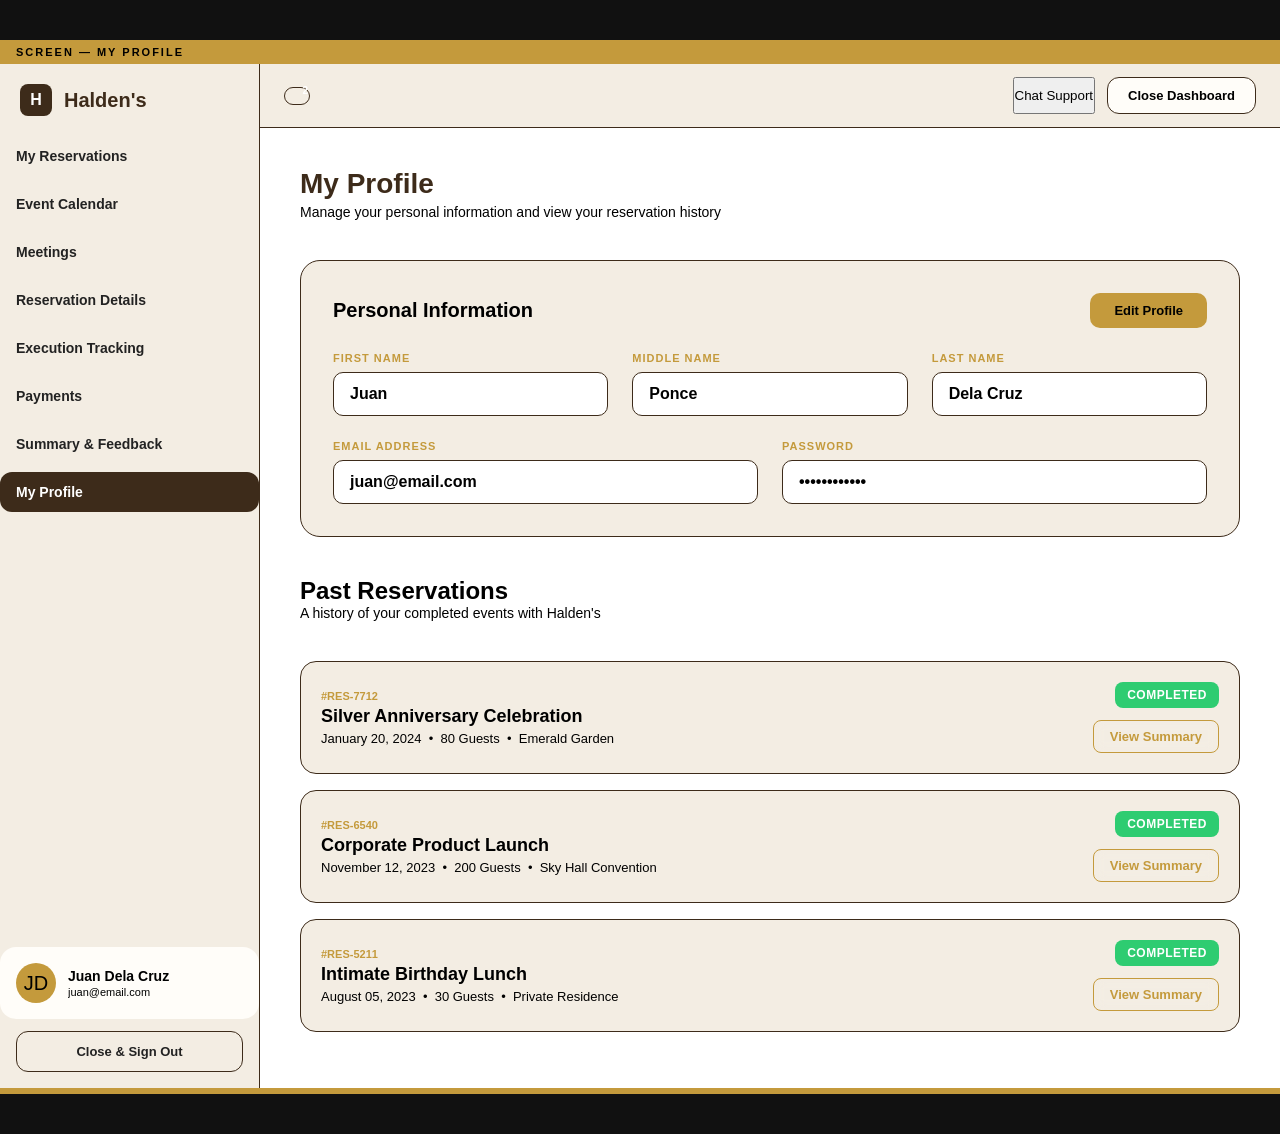
==== commit 7a8754fa: "Add files via upload" ====
--- a/index.html
+++ b/index.html
@@ -3,7 +3,7 @@
 <head>
 <meta charset="UTF-8"/>
 <meta name="viewport" content="width=device-width, initial-scale=1.0"/>
-<title>Customer Dashboard — Figma Flat Layout</title>
+<title>Customer Profile — Figma Flat Layout</title>
 <link href="https://fonts.googleapis.com/css2?family=DM+Sans:wght@300;400;500;600;700&family=Playfair+Display:wght@600;700&display=swap" rel="stylesheet"/>
 <link rel="stylesheet" href="style.css"/>
 <style>
@@ -15,6 +15,7 @@
   width:100%;
   min-height:100vh;
   border-bottom:6px solid #c49a3c;
+  background:#fff;
 }
 .figma-label{
   background:#c49a3c;color:#000;
@@ -46,1688 +47,59 @@
   padding:0 24px;
   flex-shrink:0;
 }
-.placeholder-card{
-  background:var(--bg2,#fdf8ef);
-  border:1px solid var(--border,rgba(74,60,49,0.15));
-  border-radius:16px;padding:20px;margin-bottom:15px;
-}
-.res-card{
-  background:var(--bg2,#fdf8ef);
-  border:1px solid var(--border,rgba(74,60,49,0.15));
-  border-radius:16px;padding:20px;margin-bottom:16px;
-}
-.log-row{display:flex;gap:15px;align-items:flex-start;padding:14px 0;border-bottom:1px solid var(--border,rgba(74,60,49,0.15));}
-.log-dot{width:10px;height:10px;border-radius:50%;background:#2ecc71;margin-top:4px;flex-shrink:0;}
-/* component preview box at the top */
-.figma-component-preview{
-  display:flex;width:320px;min-height:400px;
-  background:var(--bg2,#fdf8ef);
-  border:1px solid var(--border,rgba(74,60,49,0.15));
-  margin:0 auto 0 40px;
+.profile-card {
+  background: var(--bg2, #fdf8ef);
+  border: 1px solid var(--border, rgba(74, 60, 49, 0.15));
+  border-radius: 20px;
+  padding: 32px;
+  margin-bottom: 24px;
+}
+.info-grid {
+  display: grid;
+  grid-template-columns: 1fr 1fr 1fr;
+  gap: 24px;
+  margin-bottom: 24px;
+}
+.info-field {
+  display: flex;
+  flex-direction: column;
+  gap: 8px;
+}
+.info-label {
+  font-size: 11px;
+  font-weight: 800;
+  color: var(--gold, #c49a3c);
+  text-transform: uppercase;
+  letter-spacing: 1px;
+}
+.info-value {
+  font-size: 16px;
+  font-weight: 600;
+  color: var(--text, #4a3c31);
+  padding: 12px 16px;
+  background: var(--bg, #fff);
+  border: 1px solid var(--border, rgba(74, 60, 49, 0.15));
+  border-radius: 10px;
+}
+.res-card {
+  background: var(--bg2, #fdf8ef);
+  border: 1px solid var(--border, rgba(74, 60, 49, 0.15));
+  border-radius: 16px;
+  padding: 20px;
+  margin-bottom: 16px;
+  display: flex;
+  justify-content: space-between;
+  align-items: center;
 }
 </style>
 <script>
-  // Force light theme for figma preview regardless of localStorage
   document.documentElement.setAttribute('data-theme', 'light');
   localStorage.setItem('halden_theme', 'light');
 </script>
 </head>
 <body>
-<!-- ================================================================ -->
-<!-- SCREEN 1 — MY RESERVATIONS -->
-<!-- ================================================================ -->
-<div class="figma-label">SCREEN 1 — My Reservations</div>
-<div class="figma-screen">
-  <div class="sidebar-fixed">
-    <div class="dash-brand" style="padding:20px"><div class="dash-brand-icon">H</div><span>Halden's</span></div>
-    <div class="dash-nav">
-      <div class="dash-nav-item active">My Reservations</div>
-      <div class="dash-nav-item">Event Calendar</div>
-      <div class="dash-nav-item">Meetings</div>
-      <div class="dash-nav-item">Reservation Details</div>
-      <div class="dash-nav-item">Execution Tracking</div>
-      <div class="dash-nav-item">Payments</div>
-      <div class="dash-nav-item">Summary &amp; Feedback</div>
-      <div class="dash-nav-item">Notifications</div>
-    </div>
-    <div class="dash-user" style="margin-top:auto;padding:16px">
-      <div class="dash-user-ava">JD</div>
-      <div class="dash-user-info"><div class="dash-user-name">Juan Dela Cruz</div><div class="dash-user-email">juan@email.com</div></div>
-    </div>
-    <div style="padding:0 16px 16px"><button class="btn-dash-logout"> Close &amp; Sign Out</button></div>
-  </div>
-  <div class="screen-content">
-    <div class="topbar"><button class="dash-notif-btn"><span class="dn-bell"></span><span class="dn-badge">2</span></button><div style="display:flex;gap:12px"><button class="dash-chat-btn-top"> Chat Support</button><button class="dash-close"> Close Dashboard</button></div></div>
-    <div style="padding:30px">
-<div class="dash-hdr"><h1>My Reservations</h1><p>Track your event status and history</p></div>
-      <!-- Join Meeting bar -->
-      <div style="display:flex;align-items:center;gap:10px;background:rgba(196,154,60,0.08);border:1px solid rgba(196,154,60,0.25);border-radius:12px;padding:10px 16px;margin-bottom:20px;width:fit-content">
-        <span style="font-size:12px;color:var(--text-mid);font-weight:600"> Join Meeting:</span>
-        <input type="text" placeholder="MTG-XXXXXXXX" style="font-family:monospace;width:130px;padding:6px 10px;border:1px solid var(--border);border-radius:8px;background:var(--bg);color:var(--text);font-size:12px"/>
-        <button class="btn-primary" style="font-size:12px;padding:7px 16px;border-radius:8px">Join →</button>
-      </div>
-      <!-- Approved Banner -->
-      <div style="padding:40px;background:linear-gradient(145deg,#163d23,#214d2e);border-radius:24px;display:flex;align-items:center;justify-content:space-between;gap:30px;margin-bottom:20px">
-        <div><h2 style="color:#fff;margin:0 0 12px">Reservation Approved!</h2><p style="color:rgba(255,255,255,0.8);margin:0 0 20px;line-height:1.6">Your event is officially confirmed. Access the full Planning Hub to manage logistics, guest lists, and payments in real-time.</p><button class="btn-primary" style="background:var(--gold);color:#000;border:none;padding:14px 28px;border-radius:12px;font-weight:700">Access Planning Hub →</button></div>
-        <div style="font-size:90px"></div>
-      </div>
-      <!-- Meeting booked banner -->
-      <div style="display:flex;padding:16px 24px;background:linear-gradient(145deg,#4d1616,#8b1e1e);border-radius:16px;align-items:center;justify-content:space-between;gap:20px;margin-bottom:20px">
-        <div style="display:flex;align-items:center;gap:14px"><div style="background:rgba(255,255,255,0.15);width:40px;height:40px;border-radius:12px;display:flex;align-items:center;justify-content:center;font-weight:700;color:#fff;font-size:16px">M</div><div><h4 style="color:#fff;margin:0;font-size:16px">Meeting Booked!</h4><p style="color:rgba(255,255,255,0.8);margin:2px 0 0;font-size:12px">Review your consultation agenda and details.</p></div></div>
-        <div style="font-size:12px;color:#fff;font-weight:800;background:rgba(255,255,255,0.15);padding:8px 16px;border-radius:10px;text-transform:uppercase;letter-spacing:1.5px">Review →</div>
-      </div>
-      <!-- Undergoing Reservation Planning status -->
-      <div style="background:linear-gradient(135deg,rgba(196,154,60,0.15),rgba(196,154,60,0.06));border:2px solid var(--gold);border-radius:16px;padding:22px;text-align:center;margin-bottom:20px">
-        <div style="font-size:10px;font-weight:800;text-transform:uppercase;letter-spacing:2px;color:var(--gold);margin-bottom:6px">Current Status</div>
-        <div style="font-size:19px;font-weight:800;color:var(--text)">Undergoing Reservation Planning</div>
-        <div style="font-size:12px;color:var(--text-mid);margin-top:6px">Our team is actively coordinating your event logistics and requirements</div>
-      </div>
-      <!-- Reservation groups -->
-      <div class="dash-res-groups">
-        <div class="res-group res-group-approved">
-          <div class="res-group-hdr">Approved / Confirmed <span class="rg-count">1</span></div>
-          <div class="res-card"><div style="display:flex;justify-content:space-between;align-items:flex-start"><div><div style="font-size:11px;color:var(--gold);font-weight:700">#RES-8821</div><div style="font-size:18px;font-weight:700;margin-top:4px">Grand Victorian Wedding</div><div style="font-size:13px;color:var(--text-dim);margin-top:4px">Oct 15, 2024 &nbsp;•&nbsp; 150 Guests &nbsp;•&nbsp; The Grand Ballroom</div></div><span class="status-badge" style="background:#2ecc71;color:#fff">Confirmed</span></div><button class="btn-outline" style="margin-top:16px;width:100%">Manage Planning Hub</button></div>
-        </div>
-        <div class="res-group-rest">
-          <div class="res-group"><div class="res-group-hdr">Rejected <span class="rg-count">0</span></div><div style="padding:30px;text-align:center;color:var(--text-dim);font-size:13px">No rejected reservations.</div></div>
-        </div>
-      </div>
-    
-    </div>
-  </div>
-</div>
-
-<!-- SCREEN 2 — EVENT CALENDAR -->
-<!-- ================================================================ -->
-<div class="figma-label">SCREEN 2 — Event Calendar</div>
-<div class="figma-screen">
-  <div class="sidebar-fixed">
-    <div class="dash-brand" style="padding:20px"><div class="dash-brand-icon">H</div><span>Halden's</span></div>
-    <div class="dash-nav">
-      <div class="dash-nav-item">My Reservations</div>
-      <div class="dash-nav-item active">Event Calendar</div>
-      <div class="dash-nav-item">Meetings</div>
-      <div class="dash-nav-item">Reservation Details</div>
-      <div class="dash-nav-item">Execution Tracking</div>
-      <div class="dash-nav-item">Payments</div>
-      <div class="dash-nav-item">Summary &amp; Feedback</div>
-      <div class="dash-nav-item">Notifications</div>
-    </div>
-    <div class="dash-user" style="margin-top:auto;padding:16px">
-      <div class="dash-user-ava">JD</div>
-      <div class="dash-user-info"><div class="dash-user-name">Juan Dela Cruz</div><div class="dash-user-email">juan@email.com</div></div>
-    </div>
-    <div style="padding:0 16px 16px"><button class="btn-dash-logout"> Close &amp; Sign Out</button></div>
-  </div>
-  <div class="screen-content">
-    <div class="topbar"><button class="dash-notif-btn"><span class="dn-bell"></span><span class="dn-badge">2</span></button><div style="display:flex;gap:12px"><button class="dash-chat-btn-top"> Chat Support</button><button class="dash-close"> Close Dashboard</button></div></div>
-    <div style="padding:30px">
-      <div class="dash-hdr"><h1>Event Calendar</h1><p>View your scheduled events and meeting dates</p></div>
-      <div class="panel" style="background:var(--bg2);padding:20px;border-radius:16px;min-height:500px">
-        <!-- Calendar grid placeholder -->
-        <div style="display:grid;grid-template-columns:repeat(7,1fr);gap:4px;margin-bottom:16px">
-          <div style="text-align:center;font-size:11px;font-weight:700;color:var(--text-dim);padding:8px">Sun</div>
-          <div style="text-align:center;font-size:11px;font-weight:700;color:var(--text-dim);padding:8px">Mon</div>
-          <div style="text-align:center;font-size:11px;font-weight:700;color:var(--text-dim);padding:8px">Tue</div>
-          <div style="text-align:center;font-size:11px;font-weight:700;color:var(--text-dim);padding:8px">Wed</div>
-          <div style="text-align:center;font-size:11px;font-weight:700;color:var(--text-dim);padding:8px">Thu</div>
-          <div style="text-align:center;font-size:11px;font-weight:700;color:var(--text-dim);padding:8px">Fri</div>
-          <div style="text-align:center;font-size:11px;font-weight:700;color:var(--text-dim);padding:8px">Sat</div>
-        </div>
-        <div style="display:grid;grid-template-columns:repeat(7,1fr);gap:4px">
-          <div style="padding:10px;min-height:80px;border:1px solid var(--border);border-radius:8px;font-size:13px;color:var(--text-dim)">1</div>
-          <div style="padding:10px;min-height:80px;border:1px solid var(--border);border-radius:8px;font-size:13px">2</div>
-          <div style="padding:10px;min-height:80px;border:1px solid var(--border);border-radius:8px;font-size:13px">3</div>
-          <div style="padding:10px;min-height:80px;border:1px solid var(--border);border-radius:8px;font-size:13px">4</div>
-          <div style="padding:10px;min-height:80px;border:1px solid var(--border);border-radius:8px;font-size:13px;background:rgba(196,154,60,0.08);border-color:var(--gold)"><div style="font-weight:700;color:var(--gold)">5</div><div style="font-size:10px;background:var(--gold);color:#000;border-radius:4px;padding:2px 5px;margin-top:4px">Meeting</div></div>
-          <div style="padding:10px;min-height:80px;border:1px solid var(--border);border-radius:8px;font-size:13px">6</div>
-          <div style="padding:10px;min-height:80px;border:1px solid var(--border);border-radius:8px;font-size:13px">7</div>
-          <div style="padding:10px;min-height:80px;border:1px solid var(--border);border-radius:8px;font-size:13px">8</div>
-          <div style="padding:10px;min-height:80px;border:1px solid var(--border);border-radius:8px;font-size:13px">9</div>
-          <div style="padding:10px;min-height:80px;border:1px solid var(--border);border-radius:8px;font-size:13px">10</div>
-          <div style="padding:10px;min-height:80px;border:1px solid var(--border);border-radius:8px;font-size:13px">11</div>
-          <div style="padding:10px;min-height:80px;border:1px solid var(--border);border-radius:8px;font-size:13px">12</div>
-          <div style="padding:10px;min-height:80px;border:1px solid var(--border);border-radius:8px;font-size:13px">13</div>
-          <div style="padding:10px;min-height:80px;border:1px solid var(--border);border-radius:8px;font-size:13px">14</div>
-          <div style="padding:10px;min-height:80px;border:1px solid var(--border);border-radius:8px;font-size:13px;background:rgba(46,204,113,0.08);border-color:#2ecc71"><div style="font-weight:700;color:#2ecc71">15</div><div style="font-size:10px;background:#2ecc71;color:#fff;border-radius:4px;padding:2px 5px;margin-top:4px">Event Day</div></div>
-          <div style="padding:10px;min-height:80px;border:1px solid var(--border);border-radius:8px;font-size:13px">16</div>
-          <div style="padding:10px;min-height:80px;border:1px solid var(--border);border-radius:8px;font-size:13px">17</div>
-          <div style="padding:10px;min-height:80px;border:1px solid var(--border);border-radius:8px;font-size:13px">18</div>
-          <div style="padding:10px;min-height:80px;border:1px solid var(--border);border-radius:8px;font-size:13px">19</div>
-          <div style="padding:10px;min-height:80px;border:1px solid var(--border);border-radius:8px;font-size:13px">20</div>
-          <div style="padding:10px;min-height:80px;border:1px solid var(--border);border-radius:8px;font-size:13px;color:var(--text-dim)">21</div>
-        </div>
-      </div>
-    </div>
-  </div>
-</div>
-
-<!-- ================================================================ -->
-<!-- SCREEN 3 — MEETINGS -->
-<!-- ================================================================ -->
-<div class="figma-label">SCREEN 3 — Meetings</div>
-<div class="figma-screen">
-  <div class="sidebar-fixed">
-    <div class="dash-brand" style="padding:20px"><div class="dash-brand-icon">H</div><span>Halden's</span></div>
-    <div class="dash-nav">
-      <div class="dash-nav-item">My Reservations</div>
-      <div class="dash-nav-item">Event Calendar</div>
-      <div class="dash-nav-item active">Meetings</div>
-      <div class="dash-nav-item">Reservation Details</div>
-      <div class="dash-nav-item">Execution Tracking</div>
-      <div class="dash-nav-item">Payments</div>
-      <div class="dash-nav-item">Summary &amp; Feedback</div>
-      <div class="dash-nav-item">Notifications</div>
-    </div>
-    <div class="dash-user" style="margin-top:auto;padding:16px">
-      <div class="dash-user-ava">JD</div>
-      <div class="dash-user-info"><div class="dash-user-name">Juan Dela Cruz</div><div class="dash-user-email">juan@email.com</div></div>
-    </div>
-    <div style="padding:0 16px 16px"><button class="btn-dash-logout"> Close &amp; Sign Out</button></div>
-  </div>
-  <div class="screen-content">
-    <div class="topbar"><button class="dash-notif-btn"><span class="dn-bell"></span><span class="dn-badge">2</span></button><div style="display:flex;gap:12px"><button class="dash-chat-btn-top"> Chat Support</button><button class="dash-close"> Close Dashboard</button></div></div>
-    <div style="padding:30px">
-      <div class="dash-hdr"><h1>My Meetings</h1><p>View consultations and contract signings</p></div>
-      <!-- Meeting card with MTG ID + contract review -->
-      <div style="border:2px solid var(--gold);border-radius:16px;padding:24px;margin-bottom:24px">
-        <div style="display:flex;align-items:center;gap:10px;margin-bottom:18px;flex-wrap:wrap">
-          <div style="background:var(--gold);color:#000;padding:6px 14px;border-radius:8px;font-size:12px;font-weight:800;font-family:monospace;letter-spacing:1px">MTG-34RNY2PG</div>
-          <div style="background:var(--bg3);border:1px solid var(--border);padding:6px 14px;border-radius:8px;font-size:12px;font-weight:700">CONTRACT REVIEW</div>
-          <div style="margin-left:auto"><button class="btn-outline" style="font-size:11px;padding:6px 14px">SAMPLE PREVIEW</button></div>
-        </div>
-        <div style="margin-bottom:18px">
-          <div style="font-size:10px;font-weight:800;color:var(--text-dim);text-transform:uppercase;letter-spacing:1px;margin-bottom:5px">Meeting Schedule</div>
-          <div style="font-size:20px;font-weight:700">2026-05-15 &nbsp;|&nbsp; 09:00 AM</div>
-        </div>
-        <div style="display:grid;grid-template-columns:1fr 1fr;gap:20px;align-items:start">
-          <div>
-            <div style="font-size:10px;font-weight:800;color:var(--text-dim);text-transform:uppercase;letter-spacing:1px;margin-bottom:8px">Discussion Agenda</div>
-            <div style="background:var(--bg3);border:1px solid var(--border);border-radius:10px;padding:14px;font-size:13px;line-height:1.6">
-              <strong>CONTRACT FINALIZATION:</strong> Final review of event terms, payment schedules, and official signature for the catering agreement.
-            </div>
-          </div>
-          <div>
-            <div style="background:rgba(220,38,38,0.1);border:1px solid rgba(220,38,38,0.4);border-radius:10px;padding:14px;margin-bottom:14px">
-              <span style="font-size:11px;font-weight:800;color:#dc2626">IMPORTANT NOTICE:</span>
-              <span style="font-size:12px;color:#dc2626"> Failure to attend the scheduled meeting will lead to the automatic cancellation of your reservation.</span>
-            </div>
-            <button class="btn-outline" style="width:100%;justify-content:center">Details &amp; Maps (Preview)</button>
-          </div>
-        </div>
-      </div>
-      <!-- Office Location with real map -->
-      <div style="border:2px solid var(--gold);border-radius:16px;padding:24px">
-        <h3 style="color:var(--gold);font-size:16px;font-weight:700;margin-bottom:6px">Office Location</h3>
-        <p style="font-size:13px;color:var(--text-mid);margin-bottom:16px">You can visit us at our main office for physical consultations.</p>
-        <div style="height:300px;border-radius:12px;overflow:hidden;border:1px solid var(--border);margin-bottom:16px">
-          <iframe src="https://www.openstreetmap.org/export/embed.html?bbox=120.96,14.54,121.01,14.60&amp;layer=mapnik&amp;marker=14.5726,120.9845" style="width:100%;height:100%;border:none" loading="lazy"></iframe>
-        </div>
-        <button class="btn-outline" style="width:100%;justify-content:center">Open in Google Maps</button>
-      </div>
-    </div>
-  </div>
-</div>
-
-<!-- ================================================================ -->
-<!-- SCREEN 4 — RESERVATION DETAILS: Main Dashboard -->
-<!-- ================================================================ -->
-<div class="figma-label">SCREEN 4 — Reservation Details: Main Dashboard</div>
-<div class="figma-screen">
-  <div class="sidebar-fixed">
-    <div class="dash-brand" style="padding:20px"><div class="dash-brand-icon">H</div><span>Halden's</span></div>
-    <div class="dash-nav">
-      <div class="dash-nav-item">My Reservations</div>
-      <div class="dash-nav-item">Event Calendar</div>
-      <div class="dash-nav-item">Meetings</div>
-      <div class="dash-nav-item active">Reservation Details</div>
-      <div class="dash-nav-item">Execution Tracking</div>
-      <div class="dash-nav-item">Payments</div>
-      <div class="dash-nav-item">Summary &amp; Feedback</div>
-      <div class="dash-nav-item">Notifications</div>
-    </div>
-    <div class="dash-user" style="margin-top:auto;padding:16px">
-      <div class="dash-user-ava">JD</div>
-      <div class="dash-user-info"><div class="dash-user-name">Juan Dela Cruz</div><div class="dash-user-email">juan@email.com</div></div>
-    </div>
-    <div style="padding:0 16px 16px"><button class="btn-dash-logout"> Close &amp; Sign Out</button></div>
-  </div>
-  <div class="screen-content">
-    <div class="topbar"><button class="dash-notif-btn"><span class="dn-bell"></span><span class="dn-badge">2</span></button><div style="display:flex;gap:12px"><button class="dash-chat-btn-top"> Chat Support</button><button class="dash-close"> Close Dashboard</button></div></div>
-    <div style="padding:30px">
-      <div class="page-hdr"><div class="page-hdr-left"><h1>Reservation Details</h1><p>Comprehensive oversight of approved bookings and operational execution</p></div></div>
-      <!-- Selector bar -->
-      <div style="margin-bottom:20px;padding:16px 20px;background:rgba(196,154,60,0.05);border:1px solid rgba(196,154,60,0.2);border-radius:12px;display:flex;align-items:center;gap:20px">
-        <span style="font-size:24px"></span>
-        <label style="font-size:12px;font-weight:700;color:var(--gold);text-transform:uppercase;white-space:nowrap">Active Reservation</label>
-        <div style="flex:1;max-width:600px;height:46px;display:flex;align-items:center;padding:0 15px;font-weight:700;background:var(--bg3);border:1px solid var(--gold);border-radius:10px;font-size:14px">#RES-98214 — Grand Victorian Wedding — Oct 15, 2024</div>
-      </div>
-      <!-- Sub-tabs -->
-      <div class="panel" style="margin-bottom:20px"><div class="tab-bar">
-        <button class="tab-btn active">Main Dashboard</button>
-        <button class="tab-btn">Logistics Timeline</button>
-        <button class="tab-btn">Procurement Hub</button>
-        <button class="tab-btn">Guest &amp; Seating</button>
-        <button class="tab-btn">Design</button>
-        <button class="tab-btn">Food Tasted</button>
-        <button class="tab-btn">Final Summary</button>
-        <button class="tab-btn">Staff Allocation</button>
-        <button class="tab-btn">Personnel</button>
-        <button class="tab-btn">Final Rundown</button>
-      </div></div>
-      <!-- Client header -->
-      <div style="display:flex;align-items:center;justify-content:space-between;margin-bottom:18px">
-        <h2 style="color:var(--gold);font-size:17px;font-weight:700;margin:0">robert &mdash; Custom Mod: ULTRA PARTY Package</h2>
-        <div style="display:flex;gap:10px">
-          <button class="btn-primary" style="font-size:12px;padding:8px 16px">Modify Reservation Details</button>
-          <button class="btn-outline" style="font-size:12px;padding:8px 16px">Update Ops Status</button>
-        </div>
-      </div>
-      <!-- Signed Contract + Map row -->
-      <div style="display:grid;grid-template-columns:1fr 1fr;gap:16px;margin-bottom:16px">
-        <div style="background:#111;border-radius:12px;overflow:hidden;position:relative;min-height:220px">
-          <div style="position:absolute;top:10px;right:10px;z-index:2"><button class="btn-primary" style="font-size:11px;padding:4px 10px">Save</button></div>
-          <div style="font-size:10px;font-weight:800;color:var(--gold);text-transform:uppercase;letter-spacing:1px;padding:10px 14px">Signed Contract</div>
-          <div style="display:flex;align-items:center;justify-content:center;height:170px">
-            <div style="background:#fff;width:120px;height:155px;border-radius:4px;display:flex;align-items:center;justify-content:center;box-shadow:0 4px 20px rgba(0,0,0,0.5)">
-              <div style="text-align:center;padding:10px;font-size:9px;color:#333;line-height:1.4">
-                <div style="font-weight:700;margin-bottom:8px;font-size:10px">CONTRACT</div>
-                <div style="border-top:1px solid #ccc;padding-top:6px">Halden's Catering Services</div>
-                <div style="margin-top:6px">Grand Victorian Wedding</div>
-                <div style="margin-top:6px;color:#666">Oct 15, 2024</div>
-                <div style="margin-top:12px;border-top:1px solid #ccc;padding-top:6px;font-style:italic">Signed</div>
-              </div>
-            </div>
-          </div>
-        </div>
-        <div style="border-radius:12px;overflow:hidden;border:1px solid var(--border)">
-          <div style="font-size:10px;font-weight:800;color:var(--gold);text-transform:uppercase;letter-spacing:1px;padding:10px 14px;background:var(--bg2)">OTS Venue Location</div>
-          <div style="height:180px">
-            <iframe src="https://www.openstreetmap.org/export/embed.html?bbox=120.96,14.54,121.01,14.60&amp;layer=mapnik&amp;marker=14.5726,120.9845" style="width:100%;height:100%;border:none" loading="lazy"></iframe>
-          </div>
-          <div style="background:var(--bg2);padding:10px 14px;font-size:11px;color:var(--text-dim)">
-            <div style="font-weight:600;color:var(--text)">sti college caloocan</div>
-            <div style="margin-top:2px">sti college caloocan</div>
-            <div style="display:flex;justify-content:space-between;margin-top:6px">
-              <span style="color:#3498db;font-size:10px">Eco Travel (with 2km buffer)</span>
-              <span style="color:var(--red);font-size:11px;font-weight:700">-&#8369;235,000</span>
-            </div>
-            <div style="font-size:10px;color:var(--text-dim);margin-top:2px">Due at Manila Dominique (%)</div>
-          </div>
-        </div>
-      </div>
-      <!-- Info panels row -->
-      <div style="display:grid;grid-template-columns:1fr 1fr 1fr;gap:14px;margin-bottom:16px">
-        <div style="border:1px solid var(--border);border-radius:10px;padding:14px;background:var(--bg2)">
-          <div style="font-size:10px;font-weight:800;color:var(--gold);text-transform:uppercase;letter-spacing:1px;margin-bottom:10px">Event Profile</div>
-          <div style="display:flex;flex-direction:column;gap:7px;font-size:12px">
-            <div><span style="color:var(--text-dim)">Event Type</span><br/><span style="font-weight:600">Super duper party</span></div>
-            <div><span style="color:var(--text-dim)">Theme</span><br/><span style="font-weight:600">medieval</span></div>
-            <div><span style="color:var(--text-dim)">Mood / Colors</span><br/><span style="font-weight:600">&mdash;</span></div>
-            <div><span style="color:var(--text-dim)">Guest Count</span><br/><span style="font-weight:600">50 pax (VIP: 3)</span></div>
-          </div>
-        </div>
-        <div style="border:1px solid var(--border);border-radius:10px;padding:14px;background:var(--bg2)">
-          <div style="font-size:10px;font-weight:800;color:var(--gold);text-transform:uppercase;letter-spacing:1px;margin-bottom:10px">Venue &amp; Timing</div>
-          <div style="display:flex;flex-direction:column;gap:7px;font-size:12px">
-            <div><span style="color:var(--text-dim)">Venue Name</span><br/><span style="font-weight:600">sti college caloocan</span></div>
-            <div><span style="color:var(--text-dim)">Location</span><br/><span style="font-weight:600">sti college caloocan</span></div>
-            <div><span style="color:var(--text-dim)">Date</span><br/><span style="font-weight:600">2026-05-15</span></div>
-            <div><span style="color:var(--text-dim)">Time Range</span><br/><span style="font-weight:600">08:00 - 13:00</span></div>
-          </div>
-        </div>
-        <div style="border:1px solid var(--border);border-radius:10px;padding:14px;background:var(--bg2)">
-          <div style="font-size:10px;font-weight:800;color:var(--gold);text-transform:uppercase;letter-spacing:1px;margin-bottom:10px">Financial Snapshot</div>
-          <div style="display:flex;flex-direction:column;gap:7px;font-size:12px">
-            <div><span style="color:var(--text-dim)">Total Amount</span><br/><span style="font-weight:600">&#8369;205,250</span></div>
-            <div><span style="color:var(--text-dim)">Payment Status</span><br/><span style="font-weight:600;color:var(--gold)">pending</span></div>
-            <div><span style="color:var(--text-dim)">Initial Fee</span><br/><span style="font-weight:600">&#8369;0</span></div>
-            <div><span style="color:var(--text-dim)">Downpayment</span><br/><span style="font-weight:600">&#8369;0 (Due: &mdash;)</span></div>
-          </div>
-        </div>
-      </div>
-      <!-- Included Items -->
-      <div style="display:flex;justify-content:space-between;align-items:center;margin-bottom:10px">
-        <span style="font-size:10px;font-weight:800;text-transform:uppercase;letter-spacing:1px;color:var(--text-dim)">Included Items By Category</span>
-        <span style="font-size:10px;font-weight:800;text-transform:uppercase;letter-spacing:1px;color:var(--gold)">Package: Custom Mod: Ultra Party Package</span>
-      </div>
-      <div style="display:grid;grid-template-columns:1fr 1fr;gap:14px">
-        <div style="border:1px solid var(--border);border-radius:10px;overflow:hidden;background:var(--bg2)">
-          <div style="padding:10px 14px;background:var(--bg3);font-size:11px;font-weight:800;color:var(--gold);text-transform:uppercase">Current Package Contents</div>
-          <div style="display:flex;justify-content:space-between;align-items:center;padding:9px 14px;border-bottom:1px solid var(--border);font-size:12px"><span>Pork Belly Lechon</span><span style="font-size:10px;color:var(--text-dim)">Included</span></div><div style="display:flex;justify-content:space-between;align-items:center;padding:9px 14px;border-bottom:1px solid var(--border);font-size:12px"><span>Beef Caldereta</span><span style="font-size:10px;color:var(--text-dim)">Included</span></div><div style="display:flex;justify-content:space-between;align-items:center;padding:9px 14px;border-bottom:1px solid var(--border);font-size:12px"><span>Garlic Butter Chicken</span><span style="font-size:10px;color:var(--text-dim)">Included</span></div><div style="display:flex;justify-content:space-between;align-items:center;padding:9px 14px;border-bottom:1px solid var(--border);font-size:12px"><span>Lumpia Shanghai</span><span style="font-size:10px;color:var(--text-dim)">Included</span></div><div style="display:flex;justify-content:space-between;align-items:center;padding:9px 14px;border-bottom:1px solid var(--border);font-size:12px"><span>Steamed Rice Station</span><span style="font-size:10px;color:var(--text-dim)">Included</span></div><div style="display:flex;justify-content:space-between;align-items:center;padding:9px 14px;border-bottom:1px solid var(--border);font-size:12px"><span>Seafood Paella</span><span style="font-size:10px;color:var(--text-dim)">Included</span></div>
-        </div>
-        <div style="border:1px solid var(--border);border-radius:10px;overflow:hidden;background:var(--bg2)">
-          <div style="padding:10px 14px;background:var(--bg3);font-size:11px;font-weight:800;color:var(--gold);text-transform:uppercase">Operational Requirements</div>
-          <div style="display:flex;justify-content:space-between;align-items:center;padding:9px 14px;border-bottom:1px solid var(--border);font-size:12px"><div><div style="font-weight:600">Round Banquet Table 5ft</div><div style="font-size:10px;color:var(--text-dim)">per 8 pax</div></div><span style="font-weight:700;color:var(--gold)">7</span></div><div style="display:flex;justify-content:space-between;align-items:center;padding:9px 14px;border-bottom:1px solid var(--border);font-size:12px"><div><div style="font-weight:600">Rectangular Banquet Table 6ft</div><div style="font-size:10px;color:var(--text-dim)">per 10 pax</div></div><span style="font-weight:700;color:var(--gold)">4</span></div><div style="display:flex;justify-content:space-between;align-items:center;padding:9px 14px;border-bottom:1px solid var(--border);font-size:12px"><div><div style="font-weight:600">Tiffany Crossback Chair (White)</div><div style="font-size:10px;color:var(--text-dim)">per person</div></div><span style="font-weight:700;color:var(--gold)">60</span></div><div style="display:flex;justify-content:space-between;align-items:center;padding:9px 14px;border-bottom:1px solid var(--border);font-size:12px"><div><div style="font-weight:600">Monoblock Chair (White)</div><div style="font-size:10px;color:var(--text-dim)">per person/staff item</div></div><span style="font-weight:700;color:var(--gold)">40</span></div>
-        </div>
-      </div>
-    </div>
-  </div>
-</div>
-
-<!-- ================================================================ -->
-<!-- SCREEN 5 — RESERVATION DETAILS: Logistics Timeline -->
-<!-- ================================================================ -->
-<div class="figma-label">SCREEN 5 — Reservation Details: Logistics Timeline</div>
-<div class="figma-screen" style="flex-direction:column">
-  <div style="display:flex;flex:1">
-    <div class="sidebar-fixed">
-    <div class="dash-brand" style="padding:20px"><div class="dash-brand-icon">H</div><span>Halden's</span></div>
-    <div class="dash-nav">
-      <div class="dash-nav-item">My Reservations</div>
-      <div class="dash-nav-item">Event Calendar</div>
-      <div class="dash-nav-item">Meetings</div>
-      <div class="dash-nav-item active">Reservation Details</div>
-      <div class="dash-nav-item">Execution Tracking</div>
-      <div class="dash-nav-item">Payments</div>
-      <div class="dash-nav-item">Summary &amp; Feedback</div>
-      <div class="dash-nav-item">Notifications</div>
-    </div>
-    <div class="dash-user" style="margin-top:auto;padding:16px">
-      <div class="dash-user-ava">JD</div>
-      <div class="dash-user-info"><div class="dash-user-name">Juan Dela Cruz</div><div class="dash-user-email">juan@email.com</div></div>
-    </div>
-    <div style="padding:0 16px 16px"><button class="btn-dash-logout"> Close &amp; Sign Out</button></div>
-  </div>
-  <div class="screen-content">
-      <div class="topbar"><button class="dash-notif-btn"><span class="dn-bell"></span><span class="dn-badge">2</span></button><div style="display:flex;gap:12px"><button class="dash-chat-btn-top"> Chat Support</button><button class="dash-close"> Close Dashboard</button></div></div>
-      <div style="padding:30px">
-        <div style="margin-bottom:20px;padding:14px 20px;background:rgba(196,154,60,0.05);border:1px solid rgba(196,154,60,0.2);border-radius:12px;display:flex;align-items:center;gap:16px">
-          <span style="font-size:20px"></span>
-          <span style="font-size:12px;font-weight:700;color:var(--gold);text-transform:uppercase">Active:</span>
-          <span style="font-weight:700">#RES-98214 — Grand Victorian Wedding — Oct 15, 2024</span>
-        </div>
-        <div class="panel" style="margin-bottom:20px"><div class="tab-bar">
-          <button class="tab-btn">Main Dashboard</button>
-          <button class="tab-btn active">Logistics Timeline</button>
-          <button class="tab-btn">Procurement Hub</button>
-          <button class="tab-btn">Guest &amp; Seating</button>
-          <button class="tab-btn">Design</button>
-          <button class="tab-btn">Food Tasted</button>
-          <button class="tab-btn">Final Summary</button>
-          <button class="tab-btn">Staff Allocation</button>
-          <button class="tab-btn">Personnel</button>
-          <button class="tab-btn">Final Rundown</button>
-        </div></div>
-        <!-- View Reservation Timeline Header -->
-        <div style="display:flex;justify-content:space-between;align-items:center;margin-bottom:16px">
-          <div><h2 style="font-size:18px;font-weight:700;margin:0">View Reservation Timeline</h2><p style="font-size:12px;color:var(--text-dim);margin:4px 0 0">Calendar coverage, per-day activities, and payment milestones</p></div>
-          <button class="btn-primary" style="font-size:12px;padding:8px 16px">Export Timeline</button>
-        </div>
-        <div style="font-size:11px;color:var(--text-dim);margin-bottom:14px">Coverage: 2026-05-01 to 2026-05-15. Assign tasks per day and monitor payment milestones.</div>
-        <!-- 3 stat boxes -->
-        <div style="display:grid;grid-template-columns:1fr 1fr 1fr;gap:14px;margin-bottom:16px">
-          <div style="border:1px solid var(--border);border-radius:12px;padding:20px;text-align:center;background:var(--bg2)">
-            <div style="font-size:10px;font-weight:800;text-transform:uppercase;letter-spacing:1px;color:var(--text-dim);margin-bottom:8px">Countdown</div>
-            <div style="font-size:28px;font-weight:800;color:var(--gold)">9 Days Left</div>
-          </div>
-          <div style="border:1px solid var(--border);border-radius:12px;padding:20px;text-align:center;background:var(--bg2)">
-            <div style="font-size:10px;font-weight:800;text-transform:uppercase;letter-spacing:1px;color:var(--text-dim);margin-bottom:8px">Today's Load</div>
-            <div style="font-size:28px;font-weight:800;color:#e67e22">4 Pending</div>
-            <div style="font-size:10px;color:var(--text-dim);margin-top:4px">out of 7 scheduled today</div>
-          </div>
-          <div style="border:1px solid var(--border);border-radius:12px;padding:20px;text-align:center;background:var(--bg2)">
-            <div style="font-size:10px;font-weight:800;text-transform:uppercase;letter-spacing:1px;color:var(--text-dim);margin-bottom:8px">Delayed Activities</div>
-            <div style="font-size:28px;font-weight:800;color:var(--text)">0</div>
-            <div style="font-size:10px;color:var(--text-dim);margin-top:4px">past due deadline</div>
-          </div>
-        </div>
-        <!-- Phase milestone strip -->
-        <div style="display:grid;grid-template-columns:repeat(6,1fr);gap:8px;margin-bottom:16px">
-          <div style="border:2px solid #3b82f6;border-radius:10px;padding:10px;background:rgba(0,0,0,0.05)">
-            <div style="display:flex;justify-content:space-between;align-items:center;margin-bottom:4px">
-              <span style="font-size:10px;font-weight:700;color:var(--text)">Reservation Detailing...</span>
-              <span style="font-size:9px;font-weight:800;background:#3b82f6;color:#fff;padding:1px 5px;border-radius:4px">UPCOMING</span>
-            </div>
-            <div style="font-size:9px;color:var(--text-dim)">2026-05-04 - 2026-05-08</div>
-            <div style="font-size:9px;color:var(--text-dim);margin-top:2px">306 Activities (21)</div>
-          </div><div style="border:2px solid #06b6d4;border-radius:10px;padding:10px;background:rgba(0,0,0,0.05)">
-            <div style="display:flex;justify-content:space-between;align-items:center;margin-bottom:4px">
-              <span style="font-size:10px;font-weight:700;color:var(--text)">Resource Planning</span>
-              <span style="font-size:9px;font-weight:800;background:#06b6d4;color:#fff;padding:1px 5px;border-radius:4px">UPCOMING</span>
-            </div>
-            <div style="font-size:9px;color:var(--text-dim)">2026-05-06 - 2026-05-09</div>
-            <div style="font-size:9px;color:var(--text-dim);margin-top:2px">126 Activities (21)</div>
-          </div><div style="border:2px solid #f59e0b;border-radius:10px;padding:10px;background:rgba(0,0,0,0.05)">
-            <div style="display:flex;justify-content:space-between;align-items:center;margin-bottom:4px">
-              <span style="font-size:10px;font-weight:700;color:var(--text)">Payment Fulfillment</span>
-              <span style="font-size:9px;font-weight:800;background:#f59e0b;color:#fff;padding:1px 5px;border-radius:4px">ONGOING</span>
-            </div>
-            <div style="font-size:9px;color:var(--text-dim)">2026-05-06 - 2026-05-11</div>
-            <div style="font-size:9px;color:var(--text-dim);margin-top:2px">126 Activities (21)</div>
-          </div><div style="border:2px solid #8b5cf6;border-radius:10px;padding:10px;background:rgba(0,0,0,0.05)">
-            <div style="display:flex;justify-content:space-between;align-items:center;margin-bottom:4px">
-              <span style="font-size:10px;font-weight:700;color:var(--text)">Procurement &amp; Ext...</span>
-              <span style="font-size:9px;font-weight:800;background:#8b5cf6;color:#fff;padding:1px 5px;border-radius:4px">ONGOING</span>
-            </div>
-            <div style="font-size:9px;color:var(--text-dim)">2026-05-06 - 2026-05-12</div>
-            <div style="font-size:9px;color:var(--text-dim);margin-top:2px">126 Activities (21)</div>
-          </div><div style="border:2px solid #c49a3c;border-radius:10px;padding:10px;background:rgba(0,0,0,0.05)">
-            <div style="display:flex;justify-content:space-between;align-items:center;margin-bottom:4px">
-              <span style="font-size:10px;font-weight:700;color:var(--text)">Finalization</span>
-              <span style="font-size:9px;font-weight:800;background:#c49a3c;color:#fff;padding:1px 5px;border-radius:4px">UPCOMING</span>
-            </div>
-            <div style="font-size:9px;color:var(--text-dim)">2026-05-09 - 2026-05-13</div>
-            <div style="font-size:9px;color:var(--text-dim);margin-top:2px">126 Activities (21)</div>
-          </div><div style="border:2px solid #10b981;border-radius:10px;padding:10px;background:rgba(0,0,0,0.05)">
-            <div style="display:flex;justify-content:space-between;align-items:center;margin-bottom:4px">
-              <span style="font-size:10px;font-weight:700;color:var(--text)">Pre-Preparation (Pre...)</span>
-              <span style="font-size:9px;font-weight:800;background:#10b981;color:#fff;padding:1px 5px;border-radius:4px">UPCOMING</span>
-            </div>
-            <div style="font-size:9px;color:var(--text-dim)">2026-05-11 - 2026-05-14</div>
-            <div style="font-size:9px;color:var(--text-dim);margin-top:2px">126 Activities (21)</div>
-          </div>
-        </div>
-        <!-- Calendar -->
-        <div style="border:1px solid var(--border);border-radius:12px;overflow:hidden;background:var(--bg2);margin-bottom:16px">
-          <div style="display:flex;justify-content:space-between;align-items:center;padding:12px 16px;border-bottom:1px solid var(--border)">
-            <div style="display:flex;gap:8px"><button class="btn-outline" style="padding:4px 10px;font-size:12px">&lt;</button><button class="btn-outline" style="padding:4px 10px;font-size:12px">&gt;</button><button class="btn-outline" style="padding:4px 10px;font-size:12px">Today</button></div>
-            <span style="font-size:15px;font-weight:700">May 2026</span>
-            <div style="display:flex;gap:8px"><button class="btn-primary" style="padding:4px 12px;font-size:12px">Month</button><button class="btn-outline" style="padding:4px 12px;font-size:12px">List</button></div>
-          </div>
-          <div style="display:grid;grid-template-columns:repeat(7,1fr)">
-            <div style="text-align:center;font-size:11px;font-weight:700;color:var(--text-dim);padding:8px;border-bottom:1px solid var(--border)">Sun</div><div style="text-align:center;font-size:11px;font-weight:700;color:var(--text-dim);padding:8px;border-bottom:1px solid var(--border)">Mon</div><div style="text-align:center;font-size:11px;font-weight:700;color:var(--text-dim);padding:8px;border-bottom:1px solid var(--border)">Tue</div><div style="text-align:center;font-size:11px;font-weight:700;color:var(--text-dim);padding:8px;border-bottom:1px solid var(--border)">Wed</div><div style="text-align:center;font-size:11px;font-weight:700;color:var(--text-dim);padding:8px;border-bottom:1px solid var(--border)">Thu</div><div style="text-align:center;font-size:11px;font-weight:700;color:var(--text-dim);padding:8px;border-bottom:1px solid var(--border)">Fri</div><div style="text-align:center;font-size:11px;font-weight:700;color:var(--text-dim);padding:8px;border-bottom:1px solid var(--border)">Sat</div>
-          </div>
-          <!-- Week rows -->
-          <div style="display:grid;grid-template-columns:repeat(7,1fr);min-height:400px">
-            <div style="border:1px solid var(--border);padding:6px;min-height:80px;">
-                
-                
-              </div><div style="border:1px solid var(--border);padding:6px;min-height:80px;">
-                
-                
-              </div><div style="border:1px solid var(--border);padding:6px;min-height:80px;">
-                
-                
-              </div><div style="border:1px solid var(--border);padding:6px;min-height:80px;">
-                
-                
-              </div><div style="border:1px solid var(--border);padding:6px;min-height:80px;">
-                <div style="font-size:11px;font-weight:400;color:var(--text);margin-bottom:4px">1</div>
-                
-              </div><div style="border:1px solid var(--border);padding:6px;min-height:80px;">
-                <div style="font-size:11px;font-weight:400;color:var(--text);margin-bottom:4px">2</div>
-                
-              </div><div style="border:1px solid var(--border);padding:6px;min-height:80px;">
-                <div style="font-size:11px;font-weight:400;color:var(--text);margin-bottom:4px">3</div>
-                
-              </div><div style="border:1px solid var(--border);padding:6px;min-height:80px;">
-                <div style="font-size:11px;font-weight:400;color:var(--text);margin-bottom:4px">4</div>
-                
-              </div><div style="border:1px solid var(--border);padding:6px;min-height:80px;">
-                <div style="font-size:11px;font-weight:400;color:var(--text);margin-bottom:4px">5</div>
-                <div style="background:#3b82f6;color:#fff;font-size:9px;padding:2px 4px;border-radius:3px;margin-bottom:2px;overflow:hidden;white-space:nowrap;text-overflow:ellipsis">Reservation Detailing &amp; Planning</div><div style="background:#3b82f6;color:#fff;font-size:9px;padding:2px 4px;border-radius:3px;margin-bottom:2px;overflow:hidden;white-space:nowrap;text-overflow:ellipsis">Venue assessment</div>
-              </div><div style="border:1px solid var(--border);padding:6px;min-height:80px;">
-                <div style="font-size:11px;font-weight:400;color:var(--text);margin-bottom:4px">6</div>
-                <div style="background:#3b82f6;color:#fff;font-size:9px;padding:2px 4px;border-radius:3px;margin-bottom:2px;overflow:hidden;white-space:nowrap;text-overflow:ellipsis">Reservation Detailing &amp; Planning</div><div style="background:#3b82f6;color:#fff;font-size:9px;padding:2px 4px;border-radius:3px;margin-bottom:2px;overflow:hidden;white-space:nowrap;text-overflow:ellipsis">Design discussion</div>
-              </div><div style="border:1px solid var(--border);padding:6px;min-height:80px;">
-                <div style="font-size:11px;font-weight:400;color:var(--text);margin-bottom:4px">7</div>
-                <div style="background:#06b6d4;color:#fff;font-size:9px;padding:2px 4px;border-radius:3px;margin-bottom:2px;overflow:hidden;white-space:nowrap;text-overflow:ellipsis">Equipment inventory checking</div><div style="background:#10b981;color:#fff;font-size:9px;padding:2px 4px;border-radius:3px;margin-bottom:2px;overflow:hidden;white-space:nowrap;text-overflow:ellipsis">Food tasting</div>
-              </div><div style="border:1px solid var(--border);padding:6px;min-height:80px;">
-                <div style="font-size:11px;font-weight:400;color:var(--text);margin-bottom:4px">8</div>
-                <div style="background:#c49a3c;color:#fff;font-size:9px;padding:2px 4px;border-radius:3px;margin-bottom:2px;overflow:hidden;white-space:nowrap;text-overflow:ellipsis">Rental Identification</div><div style="background:#3b82f6;color:#fff;font-size:9px;padding:2px 4px;border-radius:3px;margin-bottom:2px;overflow:hidden;white-space:nowrap;text-overflow:ellipsis">Personnel assessment</div>
-              </div><div style="border:1px solid var(--border);padding:6px;min-height:80px;">
-                <div style="font-size:11px;font-weight:400;color:var(--text);margin-bottom:4px">9</div>
-                <div style="background:#06b6d4;color:#fff;font-size:9px;padding:2px 4px;border-radius:3px;margin-bottom:2px;overflow:hidden;white-space:nowrap;text-overflow:ellipsis">Resource Planning</div><div style="background:#10b981;color:#fff;font-size:9px;padding:2px 4px;border-radius:3px;margin-bottom:2px;overflow:hidden;white-space:nowrap;text-overflow:ellipsis">Final equipment list</div>
-              </div><div style="border:1px solid var(--border);padding:6px;min-height:80px;">
-                <div style="font-size:11px;font-weight:400;color:var(--text);margin-bottom:4px">10</div>
-                <div style="background:#f59e0b;color:#fff;font-size:9px;padding:2px 4px;border-radius:3px;margin-bottom:2px;overflow:hidden;white-space:nowrap;text-overflow:ellipsis">Payment Fulfillment</div><div style="background:#06b6d4;color:#fff;font-size:9px;padding:2px 4px;border-radius:3px;margin-bottom:2px;overflow:hidden;white-space:nowrap;text-overflow:ellipsis">Grouping of staff</div>
-              </div><div style="border:1px solid var(--border);padding:6px;min-height:80px;">
-                <div style="font-size:11px;font-weight:400;color:var(--text);margin-bottom:4px">11</div>
-                <div style="background:#f59e0b;color:#fff;font-size:9px;padding:2px 4px;border-radius:3px;margin-bottom:2px;overflow:hidden;white-space:nowrap;text-overflow:ellipsis">Down payment completion</div><div style="background:#f59e0b;color:#fff;font-size:9px;padding:2px 4px;border-radius:3px;margin-bottom:2px;overflow:hidden;white-space:nowrap;text-overflow:ellipsis">Payment verification</div>
-              </div><div style="border:1px solid var(--border);padding:6px;min-height:80px;">
-                <div style="font-size:11px;font-weight:400;color:var(--text);margin-bottom:4px">12</div>
-                <div style="background:#8b5cf6;color:#fff;font-size:9px;padding:2px 4px;border-radius:3px;margin-bottom:2px;overflow:hidden;white-space:nowrap;text-overflow:ellipsis">Procurement & Ext. Confirmation</div><div style="background:#8b5cf6;color:#fff;font-size:9px;padding:2px 4px;border-radius:3px;margin-bottom:2px;overflow:hidden;white-space:nowrap;text-overflow:ellipsis">Ingredient procurement</div>
-              </div><div style="border:1px solid var(--border);padding:6px;min-height:80px;">
-                <div style="font-size:11px;font-weight:400;color:var(--text);margin-bottom:4px">13</div>
-                <div style="background:#c49a3c;color:#fff;font-size:9px;padding:2px 4px;border-radius:3px;margin-bottom:2px;overflow:hidden;white-space:nowrap;text-overflow:ellipsis">Rental confirmation</div><div style="background:#8b5cf6;color:#fff;font-size:9px;padding:2px 4px;border-radius:3px;margin-bottom:2px;overflow:hidden;white-space:nowrap;text-overflow:ellipsis">Supplier coordination</div>
-              </div><div style="border:1px solid var(--border);padding:6px;min-height:80px;">
-                <div style="font-size:11px;font-weight:400;color:var(--text);margin-bottom:4px">14</div>
-                <div style="background:#10b981;color:#fff;font-size:9px;padding:2px 4px;border-radius:3px;margin-bottom:2px;overflow:hidden;white-space:nowrap;text-overflow:ellipsis">Finalization</div><div style="background:#10b981;color:#fff;font-size:9px;padding:2px 4px;border-radius:3px;margin-bottom:2px;overflow:hidden;white-space:nowrap;text-overflow:ellipsis">Pre-Preparation (Pre-Prep)</div>
-              </div><div style="border:1px solid var(--border);padding:6px;min-height:80px;background:rgba(34,197,94,0.05)">
-                <div style="font-size:11px;font-weight:800;color:#2ecc71;margin-bottom:4px">15</div>
-                <div style="background:#2ecc71;color:#fff;font-size:9px;padding:2px 4px;border-radius:3px;margin-bottom:2px;overflow:hidden;white-space:nowrap;text-overflow:ellipsis">Event Day</div>
-              </div><div style="border:1px solid var(--border);padding:6px;min-height:80px;">
-                <div style="font-size:11px;font-weight:400;color:var(--text);margin-bottom:4px">16</div>
-                
-              </div><div style="border:1px solid var(--border);padding:6px;min-height:80px;">
-                <div style="font-size:11px;font-weight:400;color:var(--text);margin-bottom:4px">17</div>
-                
-              </div><div style="border:1px solid var(--border);padding:6px;min-height:80px;">
-                <div style="font-size:11px;font-weight:400;color:var(--text);margin-bottom:4px">18</div>
-                
-              </div><div style="border:1px solid var(--border);padding:6px;min-height:80px;">
-                <div style="font-size:11px;font-weight:400;color:var(--text);margin-bottom:4px">19</div>
-                
-              </div><div style="border:1px solid var(--border);padding:6px;min-height:80px;">
-                <div style="font-size:11px;font-weight:400;color:var(--text);margin-bottom:4px">20</div>
-                
-              </div><div style="border:1px solid var(--border);padding:6px;min-height:80px;">
-                <div style="font-size:11px;font-weight:400;color:var(--text);margin-bottom:4px">21</div>
-                
-              </div><div style="border:1px solid var(--border);padding:6px;min-height:80px;">
-                <div style="font-size:11px;font-weight:400;color:var(--text);margin-bottom:4px">22</div>
-                
-              </div><div style="border:1px solid var(--border);padding:6px;min-height:80px;">
-                <div style="font-size:11px;font-weight:400;color:var(--text);margin-bottom:4px">23</div>
-                
-              </div><div style="border:1px solid var(--border);padding:6px;min-height:80px;">
-                <div style="font-size:11px;font-weight:400;color:var(--text);margin-bottom:4px">24</div>
-                
-              </div><div style="border:1px solid var(--border);padding:6px;min-height:80px;">
-                <div style="font-size:11px;font-weight:400;color:var(--text);margin-bottom:4px">25</div>
-                
-              </div><div style="border:1px solid var(--border);padding:6px;min-height:80px;">
-                <div style="font-size:11px;font-weight:400;color:var(--text);margin-bottom:4px">26</div>
-                
-              </div><div style="border:1px solid var(--border);padding:6px;min-height:80px;">
-                <div style="font-size:11px;font-weight:400;color:var(--text);margin-bottom:4px">27</div>
-                
-              </div><div style="border:1px solid var(--border);padding:6px;min-height:80px;">
-                <div style="font-size:11px;font-weight:400;color:var(--text);margin-bottom:4px">28</div>
-                
-              </div><div style="border:1px solid var(--border);padding:6px;min-height:80px;">
-                <div style="font-size:11px;font-weight:400;color:var(--text);margin-bottom:4px">29</div>
-                
-              </div><div style="border:1px solid var(--border);padding:6px;min-height:80px;">
-                <div style="font-size:11px;font-weight:400;color:var(--text);margin-bottom:4px">30</div>
-                
-              </div><div style="border:1px solid var(--border);padding:6px;min-height:80px;">
-                <div style="font-size:11px;font-weight:400;color:var(--text);margin-bottom:4px">31</div>
-                
-              </div>
-          </div>
-        </div>
-        <!-- Activities for selected phase -->
-        <div style="border:1px solid var(--border);border-radius:12px;padding:16px;background:var(--bg2)">
-          <div style="font-size:12px;font-weight:700;margin-bottom:12px">Activities for Reservation Detailing &amp; Planning</div>
-          <div style="display:flex;flex-wrap:wrap;gap:8px;margin-bottom:20px">
-            <span style="background:var(--bg3);border:1px solid var(--border);padding:4px 10px;border-radius:20px;font-size:11px">Venue assessment</span><span style="background:var(--bg3);border:1px solid var(--border);padding:4px 10px;border-radius:20px;font-size:11px">Equipment inventory checking</span><span style="background:var(--bg3);border:1px solid var(--border);padding:4px 10px;border-radius:20px;font-size:11px">Rental identification</span><span style="background:var(--bg3);border:1px solid var(--border);padding:4px 10px;border-radius:20px;font-size:11px">Design discussion</span><span style="background:var(--bg3);border:1px solid var(--border);padding:4px 10px;border-radius:20px;font-size:11px">Food tasting</span><span style="background:var(--bg3);border:1px solid var(--border);padding:4px 10px;border-radius:20px;font-size:11px">Personnel assessment</span><span style="background:var(--bg3);border:1px solid var(--border);padding:4px 10px;border-radius:20px;font-size:11px">Guest list finalization</span><span style="background:var(--bg3);border:1px solid var(--border);padding:4px 10px;border-radius:20px;font-size:11px">Seating layout planning</span><span style="background:var(--bg3);border:1px solid var(--border);padding:4px 10px;border-radius:20px;font-size:11px">Additional client requirements</span><span style="background:var(--bg3);border:1px solid var(--border);padding:4px 10px;border-radius:20px;font-size:11px">Follow-up meetings</span>
-          </div>
-          <!-- Activity Log -->
-          <div style="border-top:2px solid var(--gold);padding-top:16px">
-            <div style="font-size:12px;font-weight:800;color:var(--gold);text-transform:uppercase;letter-spacing:1px;margin-bottom:12px">Activity Log</div>
-            <div style="display:flex;flex-direction:column;gap:10px">
-              <div style="display:flex;gap:12px;align-items:flex-start;padding:10px;background:var(--bg3);border-radius:10px"><div style="width:7px;height:7px;background:#2ecc71;border-radius:50%;margin-top:4px;flex-shrink:0"></div><div style="flex:1"><div style="font-size:12px;font-weight:600">Venue assessment completed — site visit confirmed feasible.</div><div style="font-size:10px;color:var(--text-dim)">Logistics Team &bull; May 5, 2026 &bull; 10:00 AM</div></div><span class="status-badge status-paid" style="font-size:10px">Logged</span></div>
-              <div style="display:flex;gap:12px;align-items:flex-start;padding:10px;background:var(--bg3);border-radius:10px"><div style="width:7px;height:7px;background:#2ecc71;border-radius:50%;margin-top:4px;flex-shrink:0"></div><div style="flex:1"><div style="font-size:12px;font-weight:600">Guest list finalized — 50 pax confirmed, 3 VIP seats reserved.</div><div style="font-size:10px;color:var(--text-dim)">Coordinator &bull; May 6, 2026 &bull; 2:30 PM</div></div><span class="status-badge status-paid" style="font-size:10px">Logged</span></div>
-              <div style="display:flex;gap:12px;align-items:flex-start;padding:10px;background:var(--bg3);border-radius:10px"><div style="width:7px;height:7px;background:#f39c12;border-radius:50%;margin-top:4px;flex-shrink:0"></div><div style="flex:1"><div style="font-size:12px;font-weight:600">Equipment inventory check pending — scheduled for May 7.</div><div style="font-size:10px;color:var(--text-dim)">Logistics Team &bull; May 6, 2026 &bull; 4:00 PM</div></div><span class="status-badge status-pending" style="font-size:10px">Noted</span></div>
-            </div>
-          </div>
-        </div>
-      </div>
-    </div>
-  </div>
-</div>
-
-<!-- ================================================================ -->
-<!-- SCREEN 6 — RESERVATION DETAILS: Procurement Hub -->
-<!-- ================================================================ -->
-<div class="figma-label">SCREEN 6 — Reservation Details: Procurement Hub</div>
-<div class="figma-screen">
-  <div class="sidebar-fixed">
-    <div class="dash-brand" style="padding:20px"><div class="dash-brand-icon">H</div><span>Halden's</span></div>
-    <div class="dash-nav">
-      <div class="dash-nav-item">My Reservations</div>
-      <div class="dash-nav-item">Event Calendar</div>
-      <div class="dash-nav-item">Meetings</div>
-      <div class="dash-nav-item active">Reservation Details</div>
-      <div class="dash-nav-item">Execution Tracking</div>
-      <div class="dash-nav-item">Payments</div>
-      <div class="dash-nav-item">Summary &amp; Feedback</div>
-      <div class="dash-nav-item">Notifications</div>
-    </div>
-    <div class="dash-user" style="margin-top:auto;padding:16px">
-      <div class="dash-user-ava">JD</div>
-      <div class="dash-user-info"><div class="dash-user-name">Juan Dela Cruz</div><div class="dash-user-email">juan@email.com</div></div>
-    </div>
-    <div style="padding:0 16px 16px"><button class="btn-dash-logout"> Close &amp; Sign Out</button></div>
-  </div>
-  <div class="screen-content">
-    <div class="topbar"><button class="dash-notif-btn"><span class="dn-bell"></span></button><div style="display:flex;gap:12px"><button class="dash-chat-btn-top"> Chat</button><button class="dash-close"> Close</button></div></div>
-    <div style="padding:30px">
-      <div class="panel" style="margin-bottom:20px"><div class="tab-bar">
-        <button class="tab-btn">Main Dashboard</button>
-        <button class="tab-btn">Logistics Timeline</button>
-        <button class="tab-btn active">Procurement Hub</button>
-        <button class="tab-btn">Guest &amp; Seating</button>
-        <button class="tab-btn">Design</button>
-        <button class="tab-btn">Food Tasted</button>
-        <button class="tab-btn">Final Summary</button>
-        <button class="tab-btn">Staff Allocation</button>
-        <button class="tab-btn">Personnel</button>
-        <button class="tab-btn">Final Rundown</button>
-      </div></div>
-      <!-- Analytics -->
-      <div style="display:grid;grid-template-columns:repeat(4,1fr);gap:16px;margin-bottom:24px">
-        <div style="background:var(--bg2);border:1px solid var(--border);border-radius:14px;padding:18px;text-align:center"><div style="font-size:22px"></div><div style="font-size:10px;color:var(--text-dim);margin-top:6px;font-weight:700">DISHES</div><div style="font-size:20px;font-weight:800;margin-top:4px">12</div></div>
-        <div style="background:var(--bg2);border:1px solid var(--border);border-radius:14px;padding:18px;text-align:center"><div style="font-size:22px"></div><div style="font-size:10px;color:var(--text-dim);margin-top:6px;font-weight:700">EQUIPMENT</div><div style="font-size:20px;font-weight:800;margin-top:4px">8</div></div>
-        <div style="background:var(--bg2);border:1px solid var(--border);border-radius:14px;padding:18px;text-align:center"><div style="font-size:22px"></div><div style="font-size:10px;color:var(--text-dim);margin-top:6px;font-weight:700">DECOR</div><div style="font-size:20px;font-weight:800;margin-top:4px">6</div></div>
-        <div style="background:var(--bg2);border:1px solid var(--border);border-radius:14px;padding:18px;text-align:center"><div style="font-size:22px"></div><div style="font-size:10px;color:var(--text-dim);margin-top:6px;font-weight:700">PERSONNEL</div><div style="font-size:20px;font-weight:800;margin-top:4px">12</div></div>
-      </div>
-      <!-- 4-col grid -->
-      <div style="display:grid;grid-template-columns:repeat(4,1fr);gap:16px">
-        <div class="proc-col"><div class="proc-col-hdr"><div class="proc-col-title"> Dishes</div></div><div class="proc-col-body">
-          <div style="padding:10px 14px;border-bottom:1px solid var(--border);display:flex;justify-content:space-between;align-items:center;font-size:13px"><span>Beef Caldereta</span><span style="font-size:10px;background:#2ecc71;color:#fff;padding:2px 6px;border-radius:4px">Secured</span></div>
-          <div style="padding:10px 14px;border-bottom:1px solid var(--border);display:flex;justify-content:space-between;align-items:center;font-size:13px"><span>Lechon Baboy</span><span style="font-size:10px;background:#2ecc71;color:#fff;padding:2px 6px;border-radius:4px">Secured</span></div>
-          <div style="padding:10px 14px;border-bottom:1px solid var(--border);display:flex;justify-content:space-between;align-items:center;font-size:13px"><span>Pasta Alfredo</span><span style="font-size:10px;background:#f39c12;color:#fff;padding:2px 6px;border-radius:4px">Pending</span></div>
-        </div></div>
-        <div class="proc-col"><div class="proc-col-hdr"><div class="proc-col-title"> Equipment</div></div><div class="proc-col-body">
-          <div style="padding:10px 14px;border-bottom:1px solid var(--border);display:flex;justify-content:space-between;align-items:center;font-size:13px"><span>Chivari Chairs (150)</span><span style="font-size:10px;background:#2ecc71;color:#fff;padding:2px 6px;border-radius:4px">Secured</span></div>
-          <div style="padding:10px 14px;border-bottom:1px solid var(--border);display:flex;justify-content:space-between;align-items:center;font-size:13px"><span>Round Tables (20)</span><span style="font-size:10px;background:#2ecc71;color:#fff;padding:2px 6px;border-radius:4px">Secured</span></div>
-          <div style="padding:10px 14px;border-bottom:1px solid var(--border);display:flex;justify-content:space-between;align-items:center;font-size:13px"><span>LED Uplights</span><span style="font-size:10px;background:#3498db;color:#fff;padding:2px 6px;border-radius:4px">In Transit</span></div>
-        </div></div>
-        <div class="proc-col"><div class="proc-col-hdr"><div class="proc-col-title"> Decor</div></div><div class="proc-col-body">
-          <div style="padding:10px 14px;border-bottom:1px solid var(--border);display:flex;justify-content:space-between;align-items:center;font-size:13px"><span>Silk Floral Arch</span><span style="font-size:10px;background:#3498db;color:#fff;padding:2px 6px;border-radius:4px">In Transit</span></div>
-          <div style="padding:10px 14px;border-bottom:1px solid var(--border);display:flex;justify-content:space-between;align-items:center;font-size:13px"><span>Table Centerpieces</span><span style="font-size:10px;background:#2ecc71;color:#fff;padding:2px 6px;border-radius:4px">Secured</span></div>
-          <div style="padding:10px 14px;border-bottom:1px solid var(--border);display:flex;justify-content:space-between;align-items:center;font-size:13px"><span>Draping Fabric</span><span style="font-size:10px;background:#2ecc71;color:#fff;padding:2px 6px;border-radius:4px">Secured</span></div>
-        </div></div>
-        <div class="proc-col"><div class="proc-col-hdr"><div class="proc-col-title"> Personnel</div></div><div class="proc-col-body">
-          <div style="padding:10px 14px;border-bottom:1px solid var(--border);display:flex;justify-content:space-between;align-items:center;font-size:13px"><span>Waitstaff (10)</span><span style="font-size:10px;background:#2ecc71;color:#fff;padding:2px 6px;border-radius:4px">Assigned</span></div>
-          <div style="padding:10px 14px;border-bottom:1px solid var(--border);display:flex;justify-content:space-between;align-items:center;font-size:13px"><span>Head Chef</span><span style="font-size:10px;background:#2ecc71;color:#fff;padding:2px 6px;border-radius:4px">Assigned</span></div>
-          <div style="padding:10px 14px;border-bottom:1px solid var(--border);display:flex;justify-content:space-between;align-items:center;font-size:13px"><span>Event Coordinator</span><span style="font-size:10px;background:#2ecc71;color:#fff;padding:2px 6px;border-radius:4px">Assigned</span></div>
-        </div></div>
-      </div>
-    </div>
-  </div>
-</div>
-
-<!-- ================================================================ -->
-<!-- SCREEN 7 — RESERVATION DETAILS: Guest & Seating -->
-<!-- ================================================================ -->
-<div class="figma-label">SCREEN 7 — Reservation Details: Guest &amp; Seating</div>
-<div class="figma-screen">
-  <div class="sidebar-fixed">
-    <div class="dash-brand" style="padding:20px"><div class="dash-brand-icon">H</div><span>Halden's</span></div>
-    <div class="dash-nav">
-      <div class="dash-nav-item">My Reservations</div>
-      <div class="dash-nav-item">Event Calendar</div>
-      <div class="dash-nav-item">Meetings</div>
-      <div class="dash-nav-item active">Reservation Details</div>
-      <div class="dash-nav-item">Execution Tracking</div>
-      <div class="dash-nav-item">Payments</div>
-      <div class="dash-nav-item">Summary &amp; Feedback</div>
-      <div class="dash-nav-item">Notifications</div>
-    </div>
-    <div class="dash-user" style="margin-top:auto;padding:16px">
-      <div class="dash-user-ava">JD</div>
-      <div class="dash-user-info"><div class="dash-user-name">Juan Dela Cruz</div><div class="dash-user-email">juan@email.com</div></div>
-    </div>
-    <div style="padding:0 16px 16px"><button class="btn-dash-logout"> Close &amp; Sign Out</button></div>
-  </div>
-  <div class="screen-content">
-    <div class="topbar"><button class="dash-notif-btn"><span class="dn-bell"></span></button><div style="display:flex;gap:12px"><button class="dash-chat-btn-top"> Chat</button><button class="dash-close"> Close</button></div></div>
-    <div style="padding:30px">
-      <div class="panel" style="margin-bottom:20px"><div class="tab-bar">
-        <button class="tab-btn">Main Dashboard</button>
-        <button class="tab-btn">Logistics Timeline</button>
-        <button class="tab-btn">Procurement Hub</button>
-        <button class="tab-btn active">Guest &amp; Seating</button>
-        <button class="tab-btn">Design</button>
-        <button class="tab-btn">Food Tasted</button>
-        <button class="tab-btn">Final Summary</button>
-        <button class="tab-btn">Staff Allocation</button>
-        <button class="tab-btn">Personnel</button>
-        <button class="tab-btn">Final Rundown</button>
-      </div></div>
-      <div style="display:grid;grid-template-columns:1fr 1fr;gap:20px">
-        <div class="panel"><div class="panel-hdr"><div class="panel-title">Guest List</div><button class="btn-primary" style="font-size:11px">+ Add Row</button></div>
-          <div class="panel-body"><table style="width:100%;font-size:13px;border-collapse:collapse">
-            <tr style="border-bottom:1px solid var(--border)"><th style="padding:10px;text-align:left;font-size:11px;color:var(--text-dim)">Name</th><th style="padding:10px;text-align:left;font-size:11px;color:var(--text-dim)">Table</th><th style="padding:10px;text-align:left;font-size:11px;color:var(--text-dim)">Meal</th><th style="padding:10px;text-align:left;font-size:11px;color:var(--text-dim)">VIP</th></tr>
-            <tr style="border-bottom:1px solid var(--border)"><td style="padding:10px">John Smith</td><td style="padding:10px">T-01</td><td style="padding:10px">Standard</td><td style="padding:10px">—</td></tr>
-            <tr style="border-bottom:1px solid var(--border)"><td style="padding:10px">Jane Doe</td><td style="padding:10px">T-01</td><td style="padding:10px">Vegan</td><td style="padding:10px">—</td></tr>
-            <tr style="border-bottom:1px solid var(--border);background:rgba(196,154,60,0.05)"><td style="padding:10px;font-weight:700;color:var(--gold)">Gov. Ramon Reyes</td><td style="padding:10px">VIP-01</td><td style="padding:10px">Premium</td><td style="padding:10px">⭐</td></tr>
-            <tr style="border-bottom:1px solid var(--border)"><td style="padding:10px">Maria Cruz</td><td style="padding:10px">T-02</td><td style="padding:10px">Standard</td><td style="padding:10px">—</td></tr>
-          </table>
-          <button class="btn-primary" style="font-size:11px;margin-top:12px">Save Guest List</button></div>
-        </div>
-        <div class="panel"><div class="panel-hdr"><div class="panel-title">Seating Layout</div></div>
-          <div class="panel-body">
-            <div style="background:var(--bg3);height:400px;border-radius:12px;display:flex;align-items:center;justify-content:center;flex-direction:column;gap:12px;color:var(--text-dim)">
-              <div style="font-size:40px"></div>
-              <div style="font-size:13px;font-weight:600">Seating Layout</div>
-              <div style="font-size:12px;text-align:center;max-width:200px">Visual seating chart is generated after guest list is finalized.</div>
-            </div>
-          </div>
-        </div>
-      </div>
-    </div>
-  </div>
-</div>
-
-<!-- ================================================================ -->
-<!-- SCREEN 8 — RESERVATION DETAILS: Design -->
-<!-- ================================================================ -->
-<div class="figma-label">SCREEN 8 — Reservation Details: Design</div>
-<div class="figma-screen">
-  <div class="sidebar-fixed">
-    <div class="dash-brand" style="padding:20px"><div class="dash-brand-icon">H</div><span>Halden's</span></div>
-    <div class="dash-nav">
-      <div class="dash-nav-item">My Reservations</div>
-      <div class="dash-nav-item">Event Calendar</div>
-      <div class="dash-nav-item">Meetings</div>
-      <div class="dash-nav-item active">Reservation Details</div>
-      <div class="dash-nav-item">Execution Tracking</div>
-      <div class="dash-nav-item">Payments</div>
-      <div class="dash-nav-item">Summary &amp; Feedback</div>
-      <div class="dash-nav-item">Notifications</div>
-    </div>
-    <div class="dash-user" style="margin-top:auto;padding:16px">
-      <div class="dash-user-ava">JD</div>
-      <div class="dash-user-info"><div class="dash-user-name">Juan Dela Cruz</div><div class="dash-user-email">juan@email.com</div></div>
-    </div>
-    <div style="padding:0 16px 16px"><button class="btn-dash-logout"> Close &amp; Sign Out</button></div>
-  </div>
-  <div class="screen-content">
-    <div class="topbar"><button class="dash-notif-btn"><span class="dn-bell"></span></button><div style="display:flex;gap:12px"><button class="dash-chat-btn-top"> Chat</button><button class="dash-close"> Close</button></div></div>
-    <div style="padding:30px">
-      <div class="panel" style="margin-bottom:20px"><div class="tab-bar">
-        <button class="tab-btn">Main Dashboard</button>
-        <button class="tab-btn">Logistics Timeline</button>
-        <button class="tab-btn">Procurement Hub</button>
-        <button class="tab-btn">Guest &amp; Seating</button>
-        <button class="tab-btn active">Design</button>
-        <button class="tab-btn">Food Tasted</button>
-        <button class="tab-btn">Final Summary</button>
-        <button class="tab-btn">Staff Allocation</button>
-        <button class="tab-btn">Personnel</button>
-        <button class="tab-btn">Final Rundown</button>
-      </div></div>
-      <div class="panel">
-        <div class="panel-hdr"><div class="panel-title">Final Design Selection</div></div>
-        <div class="panel-body" style="padding:0">
-          <div style="display:flex;flex-direction:column;gap:1px;background:var(--border)">
-            <div style="display:flex;gap:20px;padding:20px;background:var(--bg2);align-items:center">
-              <div style="width:100px;height:100px;background:#eee;border-radius:12px;overflow:hidden"><img src="https://images.unsplash.com/photo-1530103043960-ef38714abb15?auto=format&fit=crop&q=80&w=200" style="width:100%;height:100%;object-fit:cover"/></div>
-              <div style="flex:1">
-                <div style="font-weight:700;font-size:16px;color:var(--brown)">Balloon Setup</div>
-                <div style="font-size:13px;color:var(--text-dim);margin-top:8px">"yeaaaaaaaaaaaaaaa"</div>
-              </div>
-            </div>
-            <div style="display:flex;gap:20px;padding:20px;background:var(--bg2);align-items:center">
-              <div style="width:100px;height:100px;background:#eee;border-radius:12px;overflow:hidden"><img src="https://images.unsplash.com/photo-1519741497674-611481863552?auto=format&fit=crop&q=80&w=200" style="width:100%;height:100%;object-fit:cover"/></div>
-              <div style="flex:1">
-                <div style="font-weight:700;font-size:16px;color:var(--brown)">Entrance Stylist Setup</div>
-                <div style="font-size:13px;color:var(--text-dim);margin-top:8px">"No specific notes."</div>
-              </div>
-            </div>
-            <div style="display:flex;gap:20px;padding:20px;background:var(--bg2);align-items:center">
-              <div style="width:100px;height:100px;background:#fdf8ef;border-radius:12px;overflow:hidden;border:1px solid var(--border);display:flex;align-items:center;justify-content:center;color:var(--gold)">IMAGE</div>
-              <div style="flex:1">
-                <div style="font-weight:700;font-size:16px;color:var(--brown)">Balloon Drops Ceiling</div>
-                <div style="font-size:13px;color:var(--text-dim);margin-top:8px">"No specific notes."</div>
-              </div>
-            </div>
-            <div style="display:flex;gap:20px;padding:20px;background:var(--bg2);align-items:center">
-              <div style="width:100px;height:100px;background:#eee;border-radius:12px;overflow:hidden"><img src="https://images.unsplash.com/photo-1517457373958-b7bdd458ad20?auto=format&fit=crop&q=80&w=200" style="width:100%;height:100%;object-fit:cover"/></div>
-              <div style="flex:1">
-                <div style="font-weight:700;font-size:16px;color:var(--brown)">Premium Tiffany Chairs</div>
-                <div style="font-size:13px;color:var(--text-dim);margin-top:8px">"No specific notes."</div>
-              </div>
-            </div>
-            <div style="display:flex;gap:20px;padding:20px;background:var(--bg2);align-items:center">
-              <div style="width:100px;height:100px;background:#eee;border-radius:12px;overflow:hidden"><img src="https://images.unsplash.com/photo-1469334031218-e382a71b716b?auto=format&fit=crop&q=80&w=200" style="width:100%;height:100%;object-fit:cover"/></div>
-              <div style="flex:1">
-                <div style="font-weight:700;font-size:16px;color:var(--brown)">Round Banquet Tables</div>
-                <div style="font-size:13px;color:var(--text-dim);margin-top:8px">"No specific notes."</div>
-              </div>
-            </div>
-            <div style="display:flex;gap:20px;padding:20px;background:var(--bg2);align-items:center">
-              <div style="width:100px;height:100px;background:#fdf8ef;border-radius:12px;overflow:hidden;border:1px solid var(--border);display:flex;align-items:center;justify-content:center;color:var(--gold)">IMAGE</div>
-              <div style="flex:1">
-                <div style="font-weight:700;font-size:16px;color:var(--brown)">Premium Utensils Set</div>
-                <div style="font-size:13px;color:var(--text-dim);margin-top:8px">"No specific notes."</div>
-              </div>
-            </div>
-            <div style="display:flex;gap:20px;padding:20px;background:var(--bg2);align-items:center">
-              <div style="width:100px;height:100px;background:#fdf8ef;border-radius:12px;overflow:hidden;border:1px solid var(--border);display:flex;align-items:center;justify-content:center;color:var(--gold)">IMAGE</div>
-              <div style="flex:1">
-                <div style="font-weight:700;font-size:16px;color:var(--brown)">Lights and Sound System</div>
-                <div style="font-size:13px;color:var(--text-dim);margin-top:8px">"No specific notes."</div>
-              </div>
-            </div>
-          </div>
-        </div>
-      </div>
-    </div>
-  </div>
-</div>
-
-<!-- ================================================================ -->
-<!-- SCREEN 9 — RESERVATION DETAILS: Food Tasted -->
-<!-- ================================================================ -->
-<div class="figma-label">SCREEN 9 — Reservation Details: Food Tasted</div>
-<div class="figma-screen">
-  <div class="sidebar-fixed">
-    <div class="dash-brand" style="padding:20px"><div class="dash-brand-icon">H</div><span>Halden's</span></div>
-    <div class="dash-nav">
-      <div class="dash-nav-item">My Reservations</div>
-      <div class="dash-nav-item">Event Calendar</div>
-      <div class="dash-nav-item">Meetings</div>
-      <div class="dash-nav-item active">Reservation Details</div>
-      <div class="dash-nav-item">Execution Tracking</div>
-      <div class="dash-nav-item">Payments</div>
-      <div class="dash-nav-item">Summary &amp; Feedback</div>
-      <div class="dash-nav-item">Notifications</div>
-    </div>
-    <div class="dash-user" style="margin-top:auto;padding:16px">
-      <div class="dash-user-ava">JD</div>
-      <div class="dash-user-info"><div class="dash-user-name">Juan Dela Cruz</div><div class="dash-user-email">juan@email.com</div></div>
-    </div>
-    <div style="padding:0 16px 16px"><button class="btn-dash-logout"> Close &amp; Sign Out</button></div>
-  </div>
-  <div class="screen-content">
-    <div class="topbar"><button class="dash-notif-btn"><span class="dn-bell"></span></button><div style="display:flex;gap:12px"><button class="dash-chat-btn-top"> Chat</button><button class="dash-close"> Close</button></div></div>
-    <div style="padding:30px">
-      <div class="panel" style="margin-bottom:20px"><div class="tab-bar">
-        <button class="tab-btn">Main Dashboard</button>
-        <button class="tab-btn">Logistics Timeline</button>
-        <button class="tab-btn">Procurement Hub</button>
-        <button class="tab-btn">Guest &amp; Seating</button>
-        <button class="tab-btn">Design</button>
-        <button class="tab-btn active">Food Tasted</button>
-        <button class="tab-btn">Final Summary</button>
-        <button class="tab-btn">Staff Allocation</button>
-        <button class="tab-btn">Personnel</button>
-        <button class="tab-btn">Final Rundown</button>
-      </div></div>
-      <div class="panel">
-        <div class="panel-hdr"><div class="panel-title">Food Tasting Results</div></div>
-        <div class="panel-body" style="padding:0">
-          <table style="width:100%;font-size:12px;border-collapse:collapse;text-align:left">
-            <thead style="background:rgba(196,154,60,0.05);color:var(--text-dim);text-transform:uppercase;font-size:10px;letter-spacing:1px">
-              <tr>
-                <th style="padding:12px 20px">Dish Name</th>
-                <th style="padding:12px 20px">Status</th>
-                <th style="padding:12px 20px">Decision</th>
-                <th style="padding:12px 20px">Remarks / Adjustments</th>
-              </tr>
-            </thead>
-            <tbody style="color:var(--text)">
-              <tr style="border-bottom:1px solid var(--border)"><td style="padding:12px 20px;font-weight:600">Pork Belly Lechon</td><td style="padding:12px 20px;color:var(--gold)">Tried</td><td style="padding:12px 20px;color:#27ae60;font-weight:700">approved</td><td style="padding:12px 20px;color:var(--text-dim)">-</td></tr>
-              <tr style="border-bottom:1px solid var(--border)"><td style="padding:12px 20px;font-weight:600">Beef Caldereta</td><td style="padding:12px 20px;color:var(--gold)">Tried</td><td style="padding:12px 20px;color:#27ae60;font-weight:700">approved</td><td style="padding:12px 20px;color:var(--text-dim)">-</td></tr>
-              <tr style="border-bottom:1px solid var(--border)"><td style="padding:12px 20px;font-weight:600">Garlic Butter Chicken</td><td style="padding:12px 20px;color:var(--gold)">Tried</td><td style="padding:12px 20px;color:#27ae60;font-weight:700">approved</td><td style="padding:12px 20px;color:var(--text-dim)">-</td></tr>
-              <tr style="border-bottom:1px solid var(--border)"><td style="padding:12px 20px;font-weight:600">Lumpia Shanghai</td><td style="padding:12px 20px;color:var(--gold)">Tried</td><td style="padding:12px 20px;color:#27ae60;font-weight:700">approved</td><td style="padding:12px 20px;color:var(--text-dim)">-</td></tr>
-              <tr style="border-bottom:1px solid var(--border)"><td style="padding:12px 20px;font-weight:600">Steamed Rice Station</td><td style="padding:12px 20px;color:var(--gold)">Tried</td><td style="padding:12px 20px;color:#27ae60;font-weight:700">approved</td><td style="padding:12px 20px;color:var(--text-dim)">-</td></tr>
-              <tr style="border-bottom:1px solid var(--border)"><td style="padding:12px 20px;font-weight:600">Seafood Paella</td><td style="padding:12px 20px;color:var(--gold)">Tried</td><td style="padding:12px 20px;color:#27ae60;font-weight:700">approved</td><td style="padding:12px 20px;color:var(--text-dim)">-</td></tr>
-              <tr style="border-bottom:1px solid var(--border)"><td style="padding:12px 20px;font-weight:600">Classic Chicken Adobo</td><td style="padding:12px 20px;color:var(--gold)">Tried</td><td style="padding:12px 20px;color:#27ae60;font-weight:700">approved</td><td style="padding:12px 20px;color:var(--text-dim)">-</td></tr>
-              <tr style="border-bottom:1px solid var(--border)"><td style="padding:12px 20px;font-weight:600">Beef Kare-Kare</td><td style="padding:12px 20px;color:var(--gold)">Tried</td><td style="padding:12px 20px;color:#27ae60;font-weight:700">approved</td><td style="padding:12px 20px;color:var(--text-dim)">-</td></tr>
-              <tr style="border-bottom:1px solid var(--border)"><td style="padding:12px 20px;font-weight:600">Pork Sinigang</td><td style="padding:12px 20px;color:var(--gold)">Tried</td><td style="padding:12px 20px;color:#27ae60;font-weight:700">approved</td><td style="padding:12px 20px;color:var(--text-dim)">-</td></tr>
-              <tr style="border-bottom:1px solid var(--border)"><td style="padding:12px 20px;font-weight:600">Pancit Bihon Guisado</td><td style="padding:12px 20px;color:var(--gold)">Tried</td><td style="padding:12px 20px;color:#27ae60;font-weight:700">approved</td><td style="padding:12px 20px;color:var(--text-dim)">-</td></tr>
-              <tr style="border-bottom:1px solid var(--border)"><td style="padding:12px 20px;font-weight:600">Filipino Style Spaghetti</td><td style="padding:12px 20px;color:var(--gold)">Tried</td><td style="padding:12px 20px;color:#27ae60;font-weight:700">approved</td><td style="padding:12px 20px;color:var(--text-dim)">-</td></tr>
-              <tr style="border-bottom:1px solid var(--border)"><td style="padding:12px 20px;font-weight:600">Crispy Fried Chicken</td><td style="padding:12px 20px;color:var(--gold)">Tried</td><td style="padding:12px 20px;color:#27ae60;font-weight:700">approved</td><td style="padding:12px 20px;color:var(--text-dim)">-</td></tr>
-              <tr style="border-bottom:1px solid var(--border)"><td style="padding:12px 20px;font-weight:600">Mango Bravo Cake</td><td style="padding:12px 20px;color:var(--gold)">Tried</td><td style="padding:12px 20px;color:#27ae60;font-weight:700">approved</td><td style="padding:12px 20px;color:var(--text-dim)">-</td></tr>
-              <tr style="border-bottom:1px solid var(--border)"><td style="padding:12px 20px;font-weight:600">Ube Halaya Platter</td><td style="padding:12px 20px;color:var(--gold)">Tried</td><td style="padding:12px 20px;color:#27ae60;font-weight:700">approved</td><td style="padding:12px 20px;color:var(--text-dim)">-</td></tr>
-              <tr style="border-bottom:1px solid var(--border)"><td style="padding:12px 20px;font-weight:600">Lecha Flan Tower</td><td style="padding:12px 20px;color:var(--gold)">Tried</td><td style="padding:12px 20px;color:#27ae60;font-weight:700">approved</td><td style="padding:12px 20px;color:var(--text-dim)">-</td></tr>
-              <tr style="border-bottom:1px solid var(--border)"><td style="padding:12px 20px;font-weight:600">Fresh Fruit Buffet</td><td style="padding:12px 20px;color:var(--gold)">Tried</td><td style="padding:12px 20px;color:#27ae60;font-weight:700">approved</td><td style="padding:12px 20px;color:var(--text-dim)">-</td></tr>
-              <tr style="border-bottom:1px solid var(--border)"><td style="padding:12px 20px;font-weight:600">Buko Pandan Salad</td><td style="padding:12px 20px;color:var(--gold)">Tried</td><td style="padding:12px 20px;color:#27ae60;font-weight:700">approved</td><td style="padding:12px 20px;color:var(--text-dim)">-</td></tr>
-              <tr style="border-bottom:1px solid var(--border)"><td style="padding:12px 20px;font-weight:600">Soft Drinks Bar</td><td style="padding:12px 20px;color:var(--gold)">Tried</td><td style="padding:12px 20px;color:#27ae60;font-weight:700">approved</td><td style="padding:12px 20px;color:var(--text-dim)">-</td></tr>
-            </tbody>
-          </table>
-        </div>
-      </div>
-    </div>
-  </div>
-</div>
-
-<!-- ================================================================ -->
-<!-- SCREEN 10 — RESERVATION DETAILS: Final Summary -->
-<!-- ================================================================ -->
-<div class="figma-label">SCREEN 10 — Reservation Details: Final Summary</div>
-<div class="figma-screen">
-  <div class="sidebar-fixed">
-    <div class="dash-brand" style="padding:20px"><div class="dash-brand-icon">H</div><span>Halden's</span></div>
-    <div class="dash-nav">
-      <div class="dash-nav-item">My Reservations</div>
-      <div class="dash-nav-item">Event Calendar</div>
-      <div class="dash-nav-item">Meetings</div>
-      <div class="dash-nav-item active">Reservation Details</div>
-      <div class="dash-nav-item">Execution Tracking</div>
-      <div class="dash-nav-item">Payments</div>
-      <div class="dash-nav-item">Summary &amp; Feedback</div>
-      <div class="dash-nav-item">Notifications</div>
-    </div>
-    <div class="dash-user" style="margin-top:auto;padding:16px">
-      <div class="dash-user-ava">JD</div>
-      <div class="dash-user-info"><div class="dash-user-name">Juan Dela Cruz</div><div class="dash-user-email">juan@email.com</div></div>
-    </div>
-    <div style="padding:0 16px 16px"><button class="btn-dash-logout"> Close &amp; Sign Out</button></div>
-  </div>
-  <div class="screen-content">
-    <div class="topbar"><button class="dash-notif-btn"><span class="dn-bell"></span></button><div style="display:flex;gap:12px"><button class="dash-chat-btn-top"> Chat</button><button class="dash-close"> Close</button></div></div>
-    <div style="padding:30px">
-      <div class="panel" style="margin-bottom:20px"><div class="tab-bar">
-        <button class="tab-btn">Main Dashboard</button>
-        <button class="tab-btn">Logistics Timeline</button>
-        <button class="tab-btn">Procurement Hub</button>
-        <button class="tab-btn">Guest &amp; Seating</button>
-        <button class="tab-btn">Design</button>
-        <button class="tab-btn">Food Tasted</button>
-        <button class="tab-btn active">Final Summary</button>
-        <button class="tab-btn">Staff Allocation</button>
-        <button class="tab-btn">Personnel</button>
-        <button class="tab-btn">Final Rundown</button>
-      </div></div>
-
-      <div style="background:var(--bg2); border:1.5px solid var(--border); border-radius:16px; padding:24px; position:relative; box-shadow:0 10px 40px rgba(0,0,0,0.03);">
-        <div style="position:absolute; top:24px; right:24px;"><span style="background:rgba(39,174,96,0.1); color:#27ae60; padding:6px 16px; border-radius:20px; font-size:10px; font-weight:800; text-transform:uppercase; border:1px solid #27ae60;">Status: Completed</span></div>
-        <div style="margin-bottom:24px;">
-          <h2 style="margin:0; font-size:24px; font-weight:800; color:var(--brown);">robert's Super duper party</h2>
-          <p style="margin:4px 0 0; font-size:12px; color:var(--text-dim);">#RES-98214 | sti college caloocan | Completed May 7, 2024 at 1:23 PM</p>
-        </div>
-
-        <!-- High-level Stats -->
-        <div style="display:grid; grid-template-columns:repeat(4,1fr); gap:16px; margin-bottom:24px;">
-          <div style="border:1.5px solid var(--border); border-radius:12px; padding:16px; text-align:center; background:var(--bg3);">
-            <div style="font-size:9px; font-weight:800; color:var(--text-dim); text-transform:uppercase; letter-spacing:0.5px; margin-bottom:8px;">Total Revenue</div>
-            <div style="font-size:22px; font-weight:800; color:var(--brown);">₱205,000</div>
-            <div style="font-size:10px; color:var(--text-dim); margin-top:4px;">Package + Surcharges</div>
-          </div>
-          <div style="border:1.5px solid var(--border); border-radius:12px; padding:16px; text-align:center; background:var(--bg3);">
-            <div style="font-size:9px; font-weight:800; color:var(--text-dim); text-transform:uppercase; letter-spacing:0.5px; margin-bottom:8px;">Net Profit</div>
-            <div style="font-size:22px; font-weight:800; color:#27ae60;">₱43,050</div>
-            <div style="font-size:10px; color:#27ae60; font-weight:700; margin-top:4px;">Margin: 21.0%</div>
-          </div>
-          <div style="border:1.5px solid var(--border); border-radius:12px; padding:16px; text-align:center; background:var(--bg3);">
-            <div style="font-size:9px; font-weight:800; color:var(--text-dim); text-transform:uppercase; letter-spacing:0.5px; margin-bottom:8px;">Total Expenses</div>
-            <div style="font-size:22px; font-weight:800; color:#e74c3c;">₱161,950</div>
-            <div style="font-size:10px; color:var(--text-dim); margin-top:4px;">Operational Cost</div>
-          </div>
-          <div style="border:1.5px solid var(--border); border-radius:12px; padding:16px; text-align:center; background:var(--bg3);">
-            <div style="font-size:9px; font-weight:800; color:var(--text-dim); text-transform:uppercase; letter-spacing:0.5px; margin-bottom:8px;">Total Damages</div>
-            <div style="font-size:22px; font-weight:800; color:var(--text-dim);">₱0</div>
-            <div style="font-size:10px; color:var(--text-dim); margin-top:4px;">Equipment Damage</div>
-          </div>
-        </div>
-
-        <div style="display:grid; grid-template-columns:repeat(4,1fr); gap:16px; margin-bottom:32px;">
-          <div style="border:1px solid var(--border); border-radius:12px; padding:12px; text-align:center;">
-            <div style="font-size:9px; font-weight:800; color:var(--text-dim); text-transform:uppercase; margin-bottom:4px;">Items Served</div>
-            <div style="font-size:18px; font-weight:800; color:var(--brown);">34</div>
-            <div style="font-size:10px; color:var(--text-dim);">Dishes & Items</div>
-          </div>
-          <div style="border:1px solid var(--border); border-radius:12px; padding:12px; text-align:center;">
-            <div style="font-size:9px; font-weight:800; color:var(--text-dim); text-transform:uppercase; margin-bottom:4px;">Staff Deployed</div>
-            <div style="font-size:18px; font-weight:800; color:var(--brown);">8</div>
-            <div style="font-size:10px; color:var(--text-dim);">Personnel (ground & kitchen)</div>
-          </div>
-          <div style="border:1px solid var(--border); border-radius:12px; padding:12px; text-align:center;">
-            <div style="font-size:9px; font-weight:800; color:var(--text-dim); text-transform:uppercase; margin-bottom:4px;">Event Delay</div>
-            <div style="font-size:18px; font-weight:800; color:#27ae60;">None</div>
-            <div style="font-size:10px; color:var(--text-dim);">Start/End time recorded</div>
-          </div>
-          <div style="border:1px solid var(--border); border-radius:12px; padding:12px; text-align:center;">
-            <div style="font-size:9px; font-weight:800; color:var(--text-dim); text-transform:uppercase; margin-bottom:4px;">Overtime Hours</div>
-            <div style="font-size:18px; font-weight:800; color:#27ae60;">0 hrs</div>
-            <div style="font-size:10px; color:var(--text-dim);">Beyond agreed time</div>
-          </div>
-        </div>
-
-        <!-- Two Column Grid -->
-        <div style="display:grid; grid-template-columns:1fr 1.2fr; gap:32px;">
-          <!-- Left Column -->
-          <div>
-            <!-- Event Details -->
-            <div style="margin-bottom:32px;">
-              <div style="font-size:11px; font-weight:800; color:var(--gold); text-transform:uppercase; letter-spacing:1px; margin-bottom:16px; border-bottom:1px solid var(--border); padding-bottom:8px;">Event Details</div>
-              <div style="display:grid; grid-template-columns:1fr 1fr; gap:16px; font-size:13px;">
-                <div><div style="color:var(--text-dim); font-size:10px; font-weight:700; text-transform:uppercase;">Client</div><div style="font-weight:700; color:var(--brown);">robert</div></div>
-                <div><div style="color:var(--text-dim); font-size:10px; font-weight:700; text-transform:uppercase;">Event Type</div><div style="font-weight:700; color:var(--brown);">Super duper party</div></div>
-                <div><div style="color:var(--text-dim); font-size:10px; font-weight:700; text-transform:uppercase;">Status</div><div style="font-weight:700; color:#27ae60;">Completed</div></div>
-                <div><div style="color:var(--text-dim); font-size:10px; font-weight:700; text-transform:uppercase;">Date</div><div style="font-weight:700; color:var(--brown);">2026-05-15</div></div>
-                <div><div style="color:var(--text-dim); font-size:10px; font-weight:700; text-transform:uppercase;">Time Range</div><div style="font-weight:700; color:var(--brown);">08:00 - 13:00</div></div>
-                <div><div style="color:var(--text-dim); font-size:10px; font-weight:700; text-transform:uppercase;">Venue</div><div style="font-weight:700; color:var(--brown);">sti college caloocan</div></div>
-                <div><div style="color:var(--text-dim); font-size:10px; font-weight:700; text-transform:uppercase;">Guest Count</div><div style="font-weight:700; color:var(--brown);">50 pax (3 VIP)</div></div>
-                <div style="grid-column: span 2;"><div style="color:var(--text-dim); font-size:10px; font-weight:700; text-transform:uppercase;">Package</div><div style="font-weight:700; color:var(--brown);">Custom Mod: ULTRA PARTY Package</div></div>
-              </div>
-            </div>
-
-            <!-- Cost Breakdown -->
-            <div>
-              <div style="font-size:11px; font-weight:800; color:var(--gold); text-transform:uppercase; letter-spacing:1px; margin-bottom:16px; border-bottom:1px solid var(--border); padding-bottom:8px;">Cost Breakdown <span style="font-weight:400; font-size:10px; color:var(--text-dim); text-transform:none;">(estimated)</span></div>
-              <div style="display:flex; flex-direction:column; gap:10px; font-size:13px;">
-                <div style="display:flex; justify-content:space-between; align-items:center;"><span style="color:var(--text-dim);">Ingredients and Food</span><span style="font-weight:700; color:var(--brown);">₱71,850</span></div>
-                <div style="display:flex; justify-content:space-between; align-items:center;"><span style="color:var(--text-dim);">Equipment and Utilities</span><span style="font-weight:700; color:var(--brown);">₱33,400</span></div>
-                <div style="display:flex; justify-content:space-between; align-items:center;"><span style="color:var(--text-dim);">Personnel and Labor</span><span style="font-weight:700; color:var(--brown);">₱38,300</span></div>
-                <div style="display:flex; justify-content:space-between; align-items:center;"><span style="color:var(--text-dim);">Logistics and Transport</span><span style="font-weight:700; color:var(--brown);">₱14,200</span></div>
-                <div style="display:flex; justify-content:space-between; align-items:center;"><span style="color:var(--text-dim);">Miscellaneous</span><span style="font-weight:700; color:var(--brown);">₱4,200</span></div>
-                <div style="margin-top:12px; padding-top:12px; border-top:2px solid #e74c3c; display:flex; justify-content:space-between; align-items:center;"><span style="font-weight:800; color:var(--brown);">Total Expenses</span><span style="font-weight:800; color:#e74c3c;">₱161,950</span></div>
-              </div>
-            </div>
-          </div>
-
-          <!-- Right Column -->
-          <div style="display:flex; flex-direction:column; gap:32px;">
-            <!-- Revenue Breakdown -->
-            <div>
-              <div style="font-size:11px; font-weight:800; color:var(--gold); text-transform:uppercase; letter-spacing:1px; margin-bottom:16px; border-bottom:1px solid var(--border); padding-bottom:8px;">Revenue Breakdown</div>
-              <div style="display:flex; flex-direction:column; gap:10px; font-size:13px;">
-                <div style="display:flex; justify-content:space-between; align-items:center;"><span style="color:var(--text-dim);">Package Price</span><span style="font-weight:700; color:var(--brown);">₱205,000</span></div>
-                <div style="display:flex; justify-content:space-between; align-items:center;"><span style="color:var(--text-dim);">Logistics Surcharge</span><span style="font-weight:700; color:var(--brown);">₱0</span></div>
-                <div style="display:flex; justify-content:space-between; align-items:center;"><span style="color:var(--text-dim);">Overtime Charges</span><span style="font-weight:700; color:var(--brown);">₱0</span></div>
-                <div style="display:flex; justify-content:space-between; align-items:center;"><span style="color:var(--text-dim);">Extra Guest Charges</span><span style="font-weight:700; color:var(--brown);">₱0</span></div>
-                <div style="display:flex; justify-content:space-between; align-items:center;"><span style="color:var(--text-dim);">Equipment Damage Fee</span><span style="font-weight:700; color:var(--brown);">₱0</span></div>
-                <div style="margin-top:12px; padding-top:12px; border-top:2px solid var(--gold); display:flex; justify-content:space-between; align-items:center;"><span style="font-weight:800; color:var(--brown);">Total Revenue</span><span style="font-weight:800; color:var(--gold);">₱205,000</span></div>
-              </div>
-            </div>
-
-            <!-- Execution Phase Timeline -->
-            <div>
-              <div style="font-size:11px; font-weight:800; color:var(--gold); text-transform:uppercase; letter-spacing:1px; margin-bottom:16px; border-bottom:1px solid var(--border); padding-bottom:8px;">Execution Phase Timeline</div>
-              <div style="display:flex; flex-direction:column; gap:8px;">
-                <div style="background:rgba(39,174,96,0.05); border:1.5px solid rgba(39,174,96,0.2); border-radius:12px; padding:12px 20px; display:flex; justify-content:space-between; align-items:center;">
-                  <div style="display:flex; align-items:center; gap:12px;"><div style="width:24px; height:24px; background:#27ae60; color:#fff; border-radius:50%; display:flex; align-items:center; justify-content:center; font-size:12px;">✓</div><div style="font-size:13px; font-weight:700; color:var(--brown);">Departure</div><div style="font-size:11px; color:var(--text-dim);">05:00 to 08:00</div></div>
-                  <span style="font-size:10px; font-weight:800; color:#27ae60; text-transform:uppercase;">COMPLETE</span>
-                </div>
-                <div style="background:rgba(39,174,96,0.05); border:1.5px solid rgba(39,174,96,0.2); border-radius:12px; padding:12px 20px; display:flex; justify-content:space-between; align-items:center;">
-                  <div style="display:flex; align-items:center; gap:12px;"><div style="width:24px; height:24px; background:#27ae60; color:#fff; border-radius:50%; display:flex; align-items:center; justify-content:center; font-size:12px;">✓</div><div style="font-size:13px; font-weight:700; color:var(--brown);">Deployment</div><div style="font-size:11px; color:var(--text-dim);">08:00 to 09:00</div></div>
-                  <span style="font-size:10px; font-weight:800; color:#27ae60; text-transform:uppercase;">COMPLETE</span>
-                </div>
-                <div style="background:rgba(39,174,96,0.05); border:1.5px solid rgba(39,174,96,0.2); border-radius:12px; padding:12px 20px; display:flex; justify-content:space-between; align-items:center;">
-                  <div style="display:flex; align-items:center; gap:12px;"><div style="width:24px; height:24px; background:#27ae60; color:#fff; border-radius:50%; display:flex; align-items:center; justify-content:center; font-size:12px;">✓</div><div style="font-size:13px; font-weight:700; color:var(--brown);">Execution</div><div style="font-size:11px; color:var(--text-dim);">09:00 to 13:00</div></div>
-                  <span style="font-size:10px; font-weight:800; color:#27ae60; text-transform:uppercase;">COMPLETE</span>
-                </div>
-                <div style="background:rgba(39,174,96,0.05); border:1.5px solid rgba(39,174,96,0.2); border-radius:12px; padding:12px 20px; display:flex; justify-content:space-between; align-items:center;">
-                  <div style="display:flex; align-items:center; gap:12px;"><div style="width:24px; height:24px; background:#27ae60; color:#fff; border-radius:50%; display:flex; align-items:center; justify-content:center; font-size:12px;">✓</div><div style="font-size:13px; font-weight:700; color:var(--brown);">Bashout</div><div style="font-size:11px; color:var(--text-dim);">13:05 to 14:30</div></div>
-                  <span style="font-size:10px; font-weight:800; color:#27ae60; text-transform:uppercase;">COMPLETE</span>
-                </div>
-                <div style="background:rgba(39,174,96,0.05); border:1.5px solid rgba(39,174,96,0.2); border-radius:12px; padding:12px 20px; display:flex; justify-content:space-between; align-items:center;">
-                  <div style="display:flex; align-items:center; gap:12px;"><div style="width:24px; height:24px; background:#27ae60; color:#fff; border-radius:50%; display:flex; align-items:center; justify-content:center; font-size:12px;">✓</div><div style="font-size:13px; font-weight:700; color:var(--brown);">Restorage</div><div style="font-size:11px; color:var(--text-dim);">15:00 to 17:00</div></div>
-                  <span style="font-size:10px; font-weight:800; color:#27ae60; text-transform:uppercase;">COMPLETE</span>
-                </div>
-              </div>
-            </div>
-
-            <!-- Payment Summary -->
-            <div>
-              <div style="font-size:11px; font-weight:800; color:var(--gold); text-transform:uppercase; letter-spacing:1px; margin-bottom:16px; border-bottom:1px solid var(--border); padding-bottom:8px;">Payment Summary</div>
-              <div style="display:flex; flex-direction:column; gap:10px; font-size:13px;">
-                <div style="display:flex; justify-content:space-between; align-items:center;"><span style="color:var(--text-dim);">Initial Reservation Fee</span><span style="font-weight:700; color:var(--brown);">₱5,000</span></div>
-                <div style="display:flex; justify-content:space-between; align-items:center;"><span style="color:var(--text-dim);">Downpayment (50%)</span><span style="font-weight:700; color:var(--gold);">₱100,000</span></div>
-                <div style="display:flex; justify-content:space-between; align-items:center;"><span style="color:var(--text-dim);">Final Payment (50%)</span><span style="font-weight:700; color:var(--gold);">₱100,000</span></div>
-              </div>
-            </div>
-          </div>
-        </div>
-
-        <div style="margin-top:40px; padding-top:20px; border-top:1px solid var(--border); font-size:11px; color:var(--text-dim); text-align:center;">
-          Note: Cost breakdown values are estimated based on standard industry percentages and will be replaced with actual procurement data once the procurement manifest is finalized. Revenue figures are sourced directly from the confirmed reservation record.
-        </div>
-      </div>
-    </div>
-  </div>
-</div>
-
-<!-- ================================================================ -->
-<!-- SCREEN 11 — RESERVATION DETAILS: Staff Allocation -->
-<!-- ================================================================ -->
-<div class="figma-label">SCREEN 11 — Reservation Details: Staff Allocation</div>
-<div class="figma-screen">
-  <div class="sidebar-fixed">
-    <div class="dash-brand" style="padding:20px"><div class="dash-brand-icon">H</div><span>Halden's</span></div>
-    <div class="dash-nav">
-      <div class="dash-nav-item">My Reservations</div>
-      <div class="dash-nav-item">Event Calendar</div>
-      <div class="dash-nav-item">Meetings</div>
-      <div class="dash-nav-item active">Reservation Details</div>
-      <div class="dash-nav-item">Execution Tracking</div>
-      <div class="dash-nav-item">Payments</div>
-      <div class="dash-nav-item">Summary &amp; Feedback</div>
-      <div class="dash-nav-item">Notifications</div>
-    </div>
-    <div class="dash-user" style="margin-top:auto;padding:16px">
-      <div class="dash-user-ava">JD</div>
-      <div class="dash-user-info"><div class="dash-user-name">Juan Dela Cruz</div><div class="dash-user-email">juan@email.com</div></div>
-    </div>
-    <div style="padding:0 16px 16px"><button class="btn-dash-logout"> Close &amp; Sign Out</button></div>
-  </div>
-  <div class="screen-content">
-    <div class="topbar"><button class="dash-notif-btn"><span class="dn-bell"></span></button><div style="display:flex;gap:12px"><button class="dash-chat-btn-top"> Chat</button><button class="dash-close"> Close</button></div></div>
-    <div style="padding:30px">
-      <div class="panel" style="margin-bottom:20px"><div class="tab-bar">
-        <button class="tab-btn">Main Dashboard</button>
-        <button class="tab-btn">Logistics Timeline</button>
-        <button class="tab-btn">Procurement Hub</button>
-        <button class="tab-btn">Guest &amp; Seating</button>
-        <button class="tab-btn">Design</button>
-        <button class="tab-btn">Food Tasted</button>
-        <button class="tab-btn">Final Summary</button>
-        <button class="tab-btn active">Staff Allocation</button>
-        <button class="tab-btn">Personnel</button>
-        <button class="tab-btn">Final Rundown</button>
-      </div></div>
-      
-      <div style="background:var(--bg2);border:1px solid var(--border);border-radius:16px;padding:24px;display:flex;justify-content:space-between;margin-bottom:24px;box-shadow:0 4px 20px rgba(0,0,0,0.03)">
-        <div>
-          <div style="font-size:10px;font-weight:800;color:var(--text-dim);text-transform:uppercase;letter-spacing:1px;margin-bottom:8px">Staff Deployment Window</div>
-          <div style="font-size:26px;font-weight:800;color:var(--gold)">5:00 AM - 5:00 PM</div>
-        </div>
-        <div style="text-align:center">
-          <div style="font-size:10px;font-weight:800;color:var(--text-dim);text-transform:uppercase;letter-spacing:1px;margin-bottom:8px">Total Work Hours</div>
-          <div style="font-size:26px;font-weight:800;color:var(--gold)">12.0 Hours</div>
-        </div>
-        <div style="text-align:right">
-          <div style="font-size:10px;font-weight:800;color:var(--text-dim);text-transform:uppercase;letter-spacing:1px;margin-bottom:8px">Estimated Staff Cost (P800/hr)</div>
-          <div style="font-size:26px;font-weight:800;color:var(--gold)">P10,800</div>
-        </div>
-      </div>
-
-      <div style="display:flex;gap:24px">
-        <div style="width:220px;flex-shrink:0">
-          <div style="font-size:10px;font-weight:800;color:var(--text-dim);text-transform:uppercase;letter-spacing:1px;margin-bottom:12px">Available Staff Pool</div>
-          <div style="display:flex;flex-direction:column;gap:10px">
-            <div style="background:rgba(196,154,60,0.1);border:1px solid var(--gold);padding:12px;border-radius:12px;cursor:grab"><div style="font-weight:700;font-size:14px;color:var(--gold)">Belen</div><div style="font-size:9px;color:var(--text-dim);margin-top:2px">Assigned: Early-Dev</div></div>
-            <div style="background:rgba(196,154,60,0.1);border:1px solid var(--gold);padding:12px;border-radius:12px;cursor:grab"><div style="font-weight:700;font-size:14px;color:var(--gold)">Staff</div><div style="font-size:9px;color:var(--text-dim);margin-top:2px">Assigned: Early-Dev</div></div>
-            <div style="background:rgba(196,154,60,0.1);border:1px solid var(--gold);padding:12px;border-radius:12px;cursor:grab"><div style="font-weight:700;font-size:14px;color:var(--gold)">Carmela</div><div style="font-size:9px;color:var(--text-dim);margin-top:2px">Assigned: Early-Dev</div></div>
-            <div style="background:rgba(196,154,60,0.1);border:1px solid var(--gold);padding:12px;border-radius:12px;cursor:grab"><div style="font-weight:700;font-size:14px;color:var(--gold)">Martin</div><div style="font-size:9px;color:var(--text-dim);margin-top:2px">Deployment / Early-Dev</div></div>
-            <div style="background:rgba(196,154,60,0.1);border:1px solid var(--gold);padding:12px;border-radius:12px;cursor:grab"><div style="font-weight:700;font-size:14px;color:var(--gold)">Jessy</div><div style="font-size:9px;color:var(--text-dim);margin-top:2px">Assigned: Early-Dev</div></div>
-            <div style="background:rgba(196,154,60,0.1);border:1px solid var(--gold);padding:12px;border-radius:12px;cursor:grab"><div style="font-weight:700;font-size:14px;color:var(--gold)">Jake</div><div style="font-size:9px;color:var(--text-dim);margin-top:2px">Assigned: Early-Dev</div></div>
-            <div style="background:rgba(196,154,60,0.1);border:1px solid var(--gold);padding:12px;border-radius:12px;cursor:grab"><div style="font-weight:700;font-size:14px;color:var(--gold)">Action</div><div style="font-size:9px;color:var(--text-dim);margin-top:2px">Waitstaff</div></div>
-            <div style="background:rgba(196,154,60,0.05);border:1px solid var(--border);padding:12px;border-radius:12px;cursor:grab"><div style="font-weight:700;font-size:14px;color:var(--text-dim)">Kyle</div><div style="font-size:9px;color:var(--text-dim);margin-top:2px">Available</div></div>
-          </div>
-        </div>
-        <div style="flex:1">
-          <div style="font-size:10px;font-weight:800;color:var(--text-dim);text-transform:uppercase;letter-spacing:1px;margin-bottom:12px">Current Allocations &amp; Activity Tasks</div>
-          
-          <div style="display:flex;flex-direction:column;gap:16px">
-            <div style="background:var(--bg2);border:1px solid var(--border);border-radius:16px;overflow:hidden">
-              <div style="background:rgba(196,154,60,0.1);padding:12px 20px;display:flex;align-items:center;gap:12px;border-bottom:1px solid var(--border)"><span style="font-weight:800;font-size:15px;color:var(--gold)">Departure</span><span style="font-size:11px;color:var(--text-dim);font-weight:700">(5:00 AM - 8:00 AM)</span></div>
-              <div style="padding:20px;display:flex;flex-direction:column;gap:20px">
-                <div>
-                  <div style="font-size:11px;font-weight:800;color:var(--text-dim);text-transform:uppercase;margin-bottom:10px;letter-spacing:0.5px">Count equipment</div>
-                  <div style="display:flex;flex-wrap:wrap;gap:8px">
-                    <span style="border:1.5px solid var(--gold);color:var(--gold);padding:4px 14px;border-radius:24px;font-size:12px;font-weight:700">Belen</span><span style="border:1.5px solid var(--gold);color:var(--gold);padding:4px 14px;border-radius:24px;font-size:12px;font-weight:700">staff</span><span style="border:1.5px solid var(--gold);color:var(--gold);padding:4px 14px;border-radius:24px;font-size:12px;font-weight:700">carmela</span><span style="border:1.5px solid var(--gold);color:var(--gold);padding:4px 14px;border-radius:24px;font-size:12px;font-weight:700">martin</span><span style="border:1.5px solid var(--gold);color:var(--gold);padding:4px 14px;border-radius:24px;font-size:12px;font-weight:700">jessy</span><span style="border:1.5px solid var(--gold);color:var(--gold);padding:4px 14px;border-radius:24px;font-size:12px;font-weight:700">jake</span><span style="border:1.5px solid var(--gold);color:var(--gold);padding:4px 14px;border-radius:24px;font-size:12px;font-weight:700">action</span><span style="border:1.5px solid var(--gold);color:var(--gold);padding:4px 14px;border-radius:24px;font-size:12px;font-weight:700">kyle</span>
-                  </div>
-                </div>
-                <div>
-                  <div style="font-size:11px;font-weight:800;color:var(--text-dim);text-transform:uppercase;margin-bottom:10px;letter-spacing:0.5px">Load transport</div>
-                  <div style="display:flex;flex-wrap:wrap;gap:8px">
-                    <span style="border:1.5px solid var(--gold);color:var(--gold);padding:4px 14px;border-radius:24px;font-size:12px;font-weight:700">Belen</span><span style="border:1.5px solid var(--gold);color:var(--gold);padding:4px 14px;border-radius:24px;font-size:12px;font-weight:700">staff</span><span style="border:1.5px solid var(--gold);color:var(--gold);padding:4px 14px;border-radius:24px;font-size:12px;font-weight:700">carmela</span><span style="border:1.5px solid var(--gold);color:var(--gold);padding:4px 14px;border-radius:24px;font-size:12px;font-weight:700">martin</span><span style="background:var(--gold);color:#000;padding:4px 14px;border-radius:24px;font-size:12px;font-weight:700">jessy</span><span style="border:1.5px solid var(--gold);color:var(--gold);padding:4px 14px;border-radius:24px;font-size:12px;font-weight:700">jake</span><span style="border:1.5px solid var(--gold);color:var(--gold);padding:4px 14px;border-radius:24px;font-size:12px;font-weight:700">action</span><span style="border:1.5px solid var(--gold);color:var(--gold);padding:4px 14px;border-radius:24px;font-size:12px;font-weight:700">kyle</span>
-                  </div>
-                </div>
-              </div>
-            </div>
-
-            <div style="background:var(--bg2);border:1px solid var(--border);border-radius:16px;overflow:hidden">
-              <div style="background:rgba(196,154,60,0.1);padding:12px 20px;display:flex;align-items:center;gap:12px;border-bottom:1px solid var(--border)"><span style="font-weight:800;font-size:15px;color:var(--gold)">Deployment</span><span style="font-size:11px;color:var(--text-dim);font-weight:700">(8:00 AM - 11:00 AM)</span></div>
-              <div style="padding:20px;display:flex;flex-direction:column;gap:20px">
-                <div>
-                  <div style="font-size:11px;font-weight:800;color:var(--text-dim);text-transform:uppercase;margin-bottom:10px;letter-spacing:0.5px">Count equipment</div>
-                  <div style="display:flex;flex-wrap:wrap;gap:8px">
-                    <span style="background:var(--gold);color:#000;padding:4px 14px;border-radius:24px;font-size:12px;font-weight:700">Belen</span><span style="border:1.5px solid var(--gold);color:var(--gold);padding:4px 14px;border-radius:24px;font-size:12px;font-weight:700">staff</span><span style="border:1.5px solid var(--gold);color:var(--gold);padding:4px 14px;border-radius:24px;font-size:12px;font-weight:700">carmela</span><span style="border:1.5px solid var(--gold);color:var(--gold);padding:4px 14px;border-radius:24px;font-size:12px;font-weight:700">martin</span><span style="border:1.5px solid var(--gold);color:var(--gold);padding:4px 14px;border-radius:24px;font-size:12px;font-weight:700">jessy</span><span style="border:1.5px solid var(--gold);color:var(--gold);padding:4px 14px;border-radius:24px;font-size:12px;font-weight:700">jake</span><span style="border:1.5px solid var(--gold);color:var(--gold);padding:4px 14px;border-radius:24px;font-size:12px;font-weight:700">action</span><span style="border:1.5px solid var(--gold);color:var(--gold);padding:4px 14px;border-radius:24px;font-size:12px;font-weight:700">kyle</span>
-                  </div>
-                </div>
-                <div>
-                  <div style="font-size:11px;font-weight:800;color:var(--text-dim);text-transform:uppercase;margin-bottom:10px;letter-spacing:0.5px">Set up venue</div>
-                  <div style="display:flex;flex-wrap:wrap;gap:8px">
-                    <span style="border:1.5px solid var(--gold);color:var(--gold);padding:4px 14px;border-radius:24px;font-size:12px;font-weight:700">Belen</span><span style="background:var(--gold);color:#000;padding:4px 14px;border-radius:24px;font-size:12px;font-weight:700">staff</span><span style="border:1.5px solid var(--gold);color:var(--gold);padding:4px 14px;border-radius:24px;font-size:12px;font-weight:700">carmela</span><span style="border:1.5px solid var(--gold);color:var(--gold);padding:4px 14px;border-radius:24px;font-size:12px;font-weight:700">martin</span><span style="border:1.5px solid var(--gold);color:var(--gold);padding:4px 14px;border-radius:24px;font-size:12px;font-weight:700">jessy</span><span style="border:1.5px solid var(--gold);color:var(--gold);padding:4px 14px;border-radius:24px;font-size:12px;font-weight:700">jake</span><span style="border:1.5px solid var(--gold);color:var(--gold);padding:4px 14px;border-radius:24px;font-size:12px;font-weight:700">action</span><span style="border:1.5px solid var(--gold);color:var(--gold);padding:4px 14px;border-radius:24px;font-size:12px;font-weight:700">kyle</span>
-                  </div>
-                </div>
-              </div>
-            </div>
-          </div>
-        </div>
-      </div>
-    </div>
-  </div>
-</div>
-
-<!-- ================================================================ -->
-<!-- SCREEN 12 — RESERVATION DETAILS: Personnel -->
-<!-- ================================================================ -->
-<div class="figma-label">SCREEN 12 — Reservation Details: Personnel</div>
-<div class="figma-screen">
-  <div class="sidebar-fixed">
-    <div class="dash-brand" style="padding:20px"><div class="dash-brand-icon">H</div><span>Halden's</span></div>
-    <div class="dash-nav">
-      <div class="dash-nav-item">My Reservations</div>
-      <div class="dash-nav-item">Event Calendar</div>
-      <div class="dash-nav-item">Meetings</div>
-      <div class="dash-nav-item active">Reservation Details</div>
-      <div class="dash-nav-item">Execution Tracking</div>
-      <div class="dash-nav-item">Payments</div>
-      <div class="dash-nav-item">Summary &amp; Feedback</div>
-      <div class="dash-nav-item">Notifications</div>
-    </div>
-    <div class="dash-user" style="margin-top:auto;padding:16px">
-      <div class="dash-user-ava">JD</div>
-      <div class="dash-user-info"><div class="dash-user-name">Juan Dela Cruz</div><div class="dash-user-email">juan@email.com</div></div>
-    </div>
-    <div style="padding:0 16px 16px"><button class="btn-dash-logout"> Close &amp; Sign Out</button></div>
-  </div>
-  <div class="screen-content">
-    <div class="topbar"><button class="dash-notif-btn"><span class="dn-bell"></span></button><div style="display:flex;gap:12px"><button class="dash-chat-btn-top"> Chat</button><button class="dash-close"> Close</button></div></div>
-    <div style="padding:30px">
-      <div class="panel" style="margin-bottom:20px"><div class="tab-bar">
-        <button class="tab-btn">Main Dashboard</button>
-        <button class="tab-btn">Logistics Timeline</button>
-        <button class="tab-btn">Procurement Hub</button>
-        <button class="tab-btn">Guest &amp; Seating</button>
-        <button class="tab-btn">Design</button>
-        <button class="tab-btn">Food Tasted</button>
-        <button class="tab-btn">Final Summary</button>
-        <button class="tab-btn">Staff Allocation</button>
-        <button class="tab-btn active">Personnel !</button>
-        <button class="tab-btn">Final Rundown</button>
-      </div></div>
-      
-      <div class="dash-hdr"><h1>Personnel &amp; Talent Management</h1><p>Manage hiring and follow-ups for entertainment and specialized event roles</p></div>
-      
-      <div style="background:var(--bg2);border:1px solid var(--border);border-radius:16px;padding:32px;display:grid;grid-template-columns:1fr 1fr 1fr;gap:24px;margin-bottom:32px;box-shadow:0 10px 40px rgba(0,0,0,0.03)">
-        <div style="border-right:1px solid var(--border)">
-          <div style="font-size:10px;font-weight:800;color:var(--text-dim);text-transform:uppercase;letter-spacing:1px;margin-bottom:12px">Total Personnel Cost</div>
-          <div style="font-size:32px;font-weight:800;color:var(--gold)">₱23,500</div>
-        </div>
-        <div style="text-align:center;border-right:1px solid var(--border)">
-          <div style="font-size:10px;font-weight:800;color:var(--text-dim);text-transform:uppercase;letter-spacing:1px;margin-bottom:12px">Deployment Window</div>
-          <div style="font-size:32px;font-weight:800;color:var(--gold)">5:00 AM - 5:00 PM</div>
-        </div>
-        <div style="text-align:right">
-          <div style="font-size:10px;font-weight:800;color:var(--text-dim);text-transform:uppercase;letter-spacing:1px;margin-bottom:12px">Total Work Hours</div>
-          <div style="font-size:32px;font-weight:800;color:var(--gold)">12.0 Hours</div>
-        </div>
-      </div>
-
-      <div style="display:grid;grid-template-columns:1fr 1fr 1fr;gap:24px">
-        <div style="border:1.5px solid var(--border);border-radius:24px;background:var(--bg2);padding:32px;box-shadow:0 10px 30px rgba(0,0,0,0.02)">
-          <div style="display:flex;justify-content:space-between;margin-bottom:16px;align-items:center"><span style="font-size:10px;font-weight:800;color:var(--gold);text-transform:uppercase;letter-spacing:1px">Entertainment</span><span style="color:var(--red);font-weight:900;font-size:18px">!</span></div>
-          <h3 style="font-size:24px;font-weight:700;margin:0;color:var(--brown)">Event Coordinator</h3>
-          <div style="margin-top:24px">
-            <div style="font-size:10px;font-weight:800;color:var(--text-dim);text-transform:uppercase;margin-bottom:10px;letter-spacing:0.5px">Hiring Selection</div>
-            <div style="background:var(--bg3);border:1px solid var(--gold);border-radius:12px;padding:16px;display:flex;justify-content:space-between;align-items:center;font-size:15px;font-weight:700;color:var(--brown)">
-              <span>Maria Clara (210 hires)</span>
-              <span style="font-size:10px">▼</span>
-            </div>
-            <div style="margin-top:20px;font-size:14px;display:flex;flex-direction:column;gap:4px">
-              <div style="color:var(--gold);font-weight:800;letter-spacing:0.5px">0917-888-9001</div>
-              <div style="color:var(--text-dim)">maria.clara@coord.ph</div>
-              <div style="font-size:11px;color:var(--text-dim);margin-top:10px;font-weight:700;text-transform:uppercase">Rate: ₱15,000</div>
-            </div>
-          </div>
-          <button style="width:100%;margin-top:32px;background:var(--gold);color:var(--brown);border:none;padding:18px;border-radius:16px;font-weight:800;font-size:14px;cursor:pointer;box-shadow:0 8px 20px rgba(196,154,60,0.2)">Contact &amp; Follow Up</button>
-        </div>
-        
-        <div style="border:1.5px solid var(--border);border-radius:24px;background:var(--bg2);padding:32px;box-shadow:0 10px 30px rgba(0,0,0,0.02)">
-          <div style="display:flex;justify-content:space-between;margin-bottom:16px;align-items:center"><span style="font-size:10px;font-weight:800;color:var(--gold);text-transform:uppercase;letter-spacing:1px">Entertainment</span><span style="color:var(--red);font-weight:900;font-size:18px">!</span></div>
-          <h3 style="font-size:24px;font-weight:700;margin:0;color:var(--brown)">Party Host / Emcee</h3>
-          <div style="margin-top:24px">
-            <div style="font-size:10px;font-weight:800;color:var(--text-dim);text-transform:uppercase;margin-bottom:10px;letter-spacing:0.5px">Hiring Selection</div>
-            <div style="background:var(--bg3);border:1px solid var(--gold);border-radius:12px;padding:16px;display:flex;justify-content:space-between;align-items:center;font-size:15px;font-weight:700;color:var(--brown)">
-              <span>DJ Boom (320 hires)</span>
-              <span style="font-size:10px">▼</span>
-            </div>
-            <div style="margin-top:20px;font-size:14px;display:flex;flex-direction:column;gap:4px">
-              <div style="color:var(--gold);font-weight:800;letter-spacing:0.5px">0917-123-4567</div>
-              <div style="color:var(--text-dim)">dj.boom@party.ph</div>
-              <div style="font-size:11px;color:var(--text-dim);margin-top:10px;font-weight:700;text-transform:uppercase">Rate: ₱5,000</div>
-            </div>
-          </div>
-          <button style="width:100%;margin-top:32px;background:var(--gold);color:var(--brown);border:none;padding:18px;border-radius:16px;font-weight:800;font-size:14px;cursor:pointer;box-shadow:0 8px 20px rgba(196,154,60,0.2)">Contact &amp; Follow Up</button>
-        </div>
-
-        <div style="border:1.5px solid var(--border);border-radius:24px;background:var(--bg2);padding:32px;box-shadow:0 10px 30px rgba(0,0,0,0.02)">
-          <div style="display:flex;justify-content:space-between;margin-bottom:16px;align-items:center"><span style="font-size:10px;font-weight:800;color:var(--gold);text-transform:uppercase;letter-spacing:1px">Entertainment</span></div>
-          <h3 style="font-size:24px;font-weight:700;margin:0;color:var(--brown)">Kids Magician</h3>
-          <div style="margin-top:24px">
-            <div style="font-size:10px;font-weight:800;color:var(--text-dim);text-transform:uppercase;margin-bottom:10px;letter-spacing:0.5px">Hiring Selection</div>
-            <div style="background:var(--bg3);border:1px solid var(--gold);border-radius:12px;padding:16px;display:flex;justify-content:space-between;align-items:center;font-size:15px;font-weight:700;color:var(--brown)">
-              <span>Magic Mike (Kids Edition) (134 hires)</span>
-              <span style="font-size:10px">▼</span>
-            </div>
-            <div style="margin-top:20px;font-size:14px;display:flex;flex-direction:column;gap:4px">
-              <div style="color:var(--gold);font-weight:800;letter-spacing:0.5px">0918-888-0002</div>
-              <div style="color:var(--text-dim)">mike.m@illusions.ph</div>
-              <div style="font-size:11px;color:var(--text-dim);margin-top:10px;font-weight:700;text-transform:uppercase">Rate: ₱3,500</div>
-            </div>
-          </div>
-          <button style="width:100%;margin-top:32px;background:#163d23;color:#fff;border:none;padding:18px;border-radius:16px;font-weight:800;font-size:14px;display:flex;align-items:center;justify-content:center;gap:10px;cursor:default">✓ Follow-up Complete</button>
-        </div>
-      </div>
-    </div>
-  </div>
-</div>
-
-<!-- ================================================================ -->
-<!-- SCREEN 13 — RESERVATION DETAILS: Final Rundown -->
-<!-- ================================================================ -->
-<div class="figma-label">SCREEN 13 — Reservation Details: Final Rundown</div>
-<div class="figma-screen">
-  <div class="sidebar-fixed">
-    <div class="dash-brand" style="padding:20px"><div class="dash-brand-icon">H</div><span>Halden's</span></div>
-    <div class="dash-nav">
-      <div class="dash-nav-item">My Reservations</div>
-      <div class="dash-nav-item">Event Calendar</div>
-      <div class="dash-nav-item">Meetings</div>
-      <div class="dash-nav-item active">Reservation Details</div>
-      <div class="dash-nav-item">Execution Tracking</div>
-      <div class="dash-nav-item">Payments</div>
-      <div class="dash-nav-item">Summary &amp; Feedback</div>
-      <div class="dash-nav-item">Notifications</div>
-    </div>
-    <div class="dash-user" style="margin-top:auto;padding:16px">
-      <div class="dash-user-ava">JD</div>
-      <div class="dash-user-info"><div class="dash-user-name">Juan Dela Cruz</div><div class="dash-user-email">juan@email.com</div></div>
-    </div>
-    <div style="padding:0 16px 16px"><button class="btn-dash-logout"> Close &amp; Sign Out</button></div>
-  </div>
-  <div class="screen-content">
-    <div class="topbar"><button class="dash-notif-btn"><span class="dn-bell"></span></button><div style="display:flex;gap:12px"><button class="dash-chat-btn-top"> Chat</button><button class="dash-close"> Close</button></div></div>
-    <div style="padding:30px">
-      <div class="panel" style="margin-bottom:20px"><div class="tab-bar">
-        <button class="tab-btn">Main Dashboard</button>
-        <button class="tab-btn">Logistics Timeline</button>
-        <button class="tab-btn">Procurement Hub</button>
-        <button class="tab-btn">Guest &amp; Seating</button>
-        <button class="tab-btn">Design</button>
-        <button class="tab-btn">Food Tasted</button>
-        <button class="tab-btn">Final Summary</button>
-        <button class="tab-btn">Staff Allocation</button>
-        <button class="tab-btn">Personnel</button>
-        <button class="tab-btn active">Final Rundown</button>
-      </div></div>
-
-      <div style="display:flex;justify-content:space-between;align-items:flex-start;margin-bottom:24px">
-        <div>
-          <h1 style="font-size:26px;font-weight:700;margin:0;color:var(--brown);font-family:'Playfair Display', serif;">Final Event Program &amp; Rundown</h1>
-          <p style="font-size:12px;color:var(--text-dim);margin-top:4px;font-weight:500;text-transform:uppercase;letter-spacing:1px">Unified summary of all finalized event details</p>
-        </div>
-        <div style="display:flex;gap:12px">
-          <button class="btn-outline" style="font-size:12px;padding:12px 24px;border-radius:12px;font-weight:700">Print Master Sheet</button>
-          <button style="font-size:12px;padding:12px 24px;background:#163d23;color:#fff;border:none;border-radius:12px;font-weight:800;cursor:pointer;box-shadow:0 8px 20px rgba(22,61,35,0.2)">Approve Final Rundown</button>
-        </div>
-      </div>
-
-      <div style="display:grid;grid-template-columns:2fr 1fr;gap:24px">
-        <div style="display:flex;flex-direction:column;gap:24px">
-          <!-- 1. Core Specs -->
-          <div style="border:1.5px solid var(--gold);border-radius:24px;padding:32px;background:var(--bg2);box-shadow:0 10px 40px rgba(0,0,0,0.03)">
-            <div style="font-size:10px;font-weight:800;color:var(--gold);text-transform:uppercase;letter-spacing:1.5px;margin-bottom:24px;padding-bottom:12px;border-bottom:1px solid rgba(196,154,60,0.2)">1. CORE EVENT SPECIFICATIONS</div>
-            <div style="display:grid;grid-template-columns:1fr 1fr 1fr;gap:32px 20px;font-size:13px">
-              <div><div style="color:var(--text-dim);font-size:10px;text-transform:uppercase;font-weight:800;letter-spacing:0.5px">CLIENT / CONTACT</div><div style="font-weight:700;margin-top:6px;font-size:16px;color:var(--brown)">robert</div><div style="font-size:12px;color:var(--text-dim);margin-top:2px">0912-345-6789</div></div>
-              <div><div style="color:var(--text-dim);font-size:10px;text-transform:uppercase;font-weight:800;letter-spacing:0.5px">EVENT DATE &amp; TIME</div><div style="font-weight:700;margin-top:6px;font-size:16px;color:var(--brown)">Friday, May 15, 2026</div><div style="font-size:12px;color:var(--text-dim);margin-top:2px">08:00 AM - 01:00 PM</div></div>
-              <div><div style="color:var(--text-dim);font-size:10px;text-transform:uppercase;font-weight:800;letter-spacing:0.5px">GUEST COUNT</div><div style="font-weight:700;margin-top:6px;font-size:16px;color:var(--brown)">50 pax Total</div><div style="font-size:12px;color:var(--red);font-weight:800;margin-top:2px">3 VIPs</div></div>
-              <div><div style="color:var(--text-dim);font-size:10px;text-transform:uppercase;font-weight:800;letter-spacing:0.5px">EVENT TYPE &amp; THEME</div><div style="font-weight:700;margin-top:6px;font-size:16px;color:var(--brown)">Super duper party</div><div style="font-size:11px;color:var(--gold);font-weight:800;margin-top:2px;text-transform:uppercase">MEDIEVAL THEME</div></div>
-              <div style="grid-column:span 2"><div style="color:var(--text-dim);font-size:10px;text-transform:uppercase;font-weight:800;letter-spacing:0.5px">VENUE LOCATION</div><div style="font-weight:700;margin-top:6px;font-size:16px;color:var(--brown)">STI Caloocan, Samson Road</div><div style="font-size:12px;color:var(--text-dim);margin-top:2px;line-height:1.4">Barangay 80, Zona 7, University Hills, District 1, Caloocan, Northern Manila District, Metro Manila, 1400</div></div>
-            </div>
-          </div>
-          
-          <!-- 2. Program Flow -->
-          <div style="border:1.5px solid var(--border);border-radius:24px;padding:32px;background:var(--bg2);box-shadow:0 10px 40px rgba(0,0,0,0.03)">
-            <div style="font-size:10px;font-weight:800;color:var(--gold);text-transform:uppercase;letter-spacing:1.5px;margin-bottom:24px;padding-bottom:12px;border-bottom:1px solid var(--border)">2. OFFICIAL PROGRAM FLOW &amp; TIMELINE</div>
-            <div style="display:flex;flex-direction:column;gap:16px">
-              <div style="display:flex;gap:24px;align-items:center;padding:12px 0;border-bottom:1px dashed var(--border)"><div style="width:100px;font-weight:800;font-size:16px;color:var(--gold)">06:00 AM</div><div style="background:rgba(59,130,246,0.1);color:#3b82f6;font-size:10px;font-weight:800;padding:4px 10px;border-radius:6px;letter-spacing:0.5px">LOGISTICS</div><div style="font-size:15px;font-weight:700;color:var(--brown)">Crew Arrival &amp; Setup Begins at Venue</div></div>
-              <div style="display:flex;gap:24px;align-items:center;padding:12px 0;border-bottom:1px dashed var(--border)"><div style="width:100px;font-weight:800;font-size:16px;color:var(--gold)">08:00 AM</div><div style="background:rgba(245,158,11,0.1);color:#f59e0b;font-size:10px;font-weight:800;padding:4px 10px;border-radius:6px;letter-spacing:0.5px">PROGRAM</div><div style="font-size:15px;font-weight:700;color:var(--brown)">Guests Arrive. Coordinator opens remarks.</div></div>
-              <div style="display:flex;gap:24px;align-items:center;padding:12px 0;border-bottom:1px dashed var(--border)"><div style="width:100px;font-weight:800;font-size:16px;color:var(--gold)">09:00 AM</div><div style="background:rgba(239,68,68,0.1);color:#ef4444;font-size:10px;font-weight:800;padding:4px 10px;border-radius:6px;letter-spacing:0.5px">CATERING</div><div style="font-size:15px;font-weight:700;color:var(--brown)">Main Buffet Opens. Staff deployed to stations.</div></div>
-              <div style="display:flex;gap:24px;align-items:center;padding:12px 0;border-bottom:1px dashed var(--border)"><div style="width:100px;font-weight:800;font-size:16px;color:var(--gold)">10:00 AM</div><div style="background:rgba(245,158,11,0.1);color:#f59e0b;font-size:10px;font-weight:800;padding:4px 10px;border-radius:6px;letter-spacing:0.5px">PROGRAM</div><div style="font-size:15px;font-weight:700;color:var(--brown)">Closing ceremonies and final speeches.</div></div>
-              <div style="display:flex;gap:24px;align-items:center;padding:12px 0;"><div style="width:100px;font-weight:800;font-size:16px;color:var(--gold)">01:00 PM</div><div style="background:rgba(59,130,246,0.1);color:#3b82f6;font-size:10px;font-weight:800;padding:4px 10px;border-radius:6px;letter-spacing:0.5px">LOGISTICS</div><div style="font-size:15px;font-weight:700;color:var(--brown)">Egress &amp; Pack up.</div></div>
-            </div>
-          </div>
-          
-          <!-- 3. Item Manifest -->
-          <div style="border:1.5px solid var(--border);border-radius:24px;padding:32px;background:var(--bg2);box-shadow:0 10px 40px rgba(0,0,0,0.03)">
-            <div style="font-size:10px;font-weight:800;color:var(--gold);text-transform:uppercase;letter-spacing:1.5px;margin-bottom:24px;padding-bottom:12px;border-bottom:1px solid var(--border)">3. FINALIZED ITEM MANIFEST</div>
-            <div style="display:flex;flex-direction:column;gap:24px">
-              <div>
-                <div style="font-size:11px;font-weight:800;color:var(--gold);text-transform:uppercase;margin-bottom:12px;letter-spacing:0.5px">Catering / Food</div>
-                <div style="display:flex;flex-direction:column;gap:1px;background:var(--border)">
-                  <div style="display:flex;justify-content:space-between;font-size:14px;padding:16px;background:var(--bg2);align-items:center"><span style="font-weight:700;color:var(--brown)">Pork Belly Lechon (x3 trays) <button style="background:#163d23;color:#fff;border:none;padding:4px 10px;border-radius:6px;font-size:9px;font-weight:800;margin-left:12px">Semi-Approved</button></span><span style="font-weight:800;color:var(--brown)">7,500</span></div>
-                  <div style="display:flex;justify-content:space-between;font-size:14px;padding:16px;background:var(--bg2);align-items:center"><span style="font-weight:700;color:var(--brown)">Beef Caldereta (x3 trays) <button style="background:#163d23;color:#fff;border:none;padding:4px 10px;border-radius:6px;font-size:9px;font-weight:800;margin-left:12px">Semi-Approved</button></span><span style="font-weight:800;color:var(--brown)">9,000</span></div>
-                  <div style="display:flex;justify-content:space-between;font-size:14px;padding:16px;background:var(--bg2);align-items:center"><span style="font-weight:700;color:var(--brown)">Garlic Butter Chicken (x3 trays) <button style="background:#f59e0b;color:#fff;border:none;padding:4px 10px;border-radius:6px;font-size:9px;font-weight:800;margin-left:12px">Needs slightly less salt</button></span><span style="font-weight:800;color:var(--brown)">6,600</span></div>
-                </div>
-              </div>
-              <div>
-                <div style="font-size:11px;font-weight:800;color:var(--gold);text-transform:uppercase;margin-bottom:12px;letter-spacing:0.5px">Decorations &amp; Design</div>
-                <div style="display:flex;flex-direction:column;gap:1px;background:var(--border)">
-                  <div style="display:flex;justify-content:space-between;font-size:14px;padding:16px;background:var(--bg2);align-items:center"><span style="font-weight:700;color:var(--brown)">Balloon Setup <span style="font-size:11px;color:var(--gold);font-weight:700;margin-left:12px">Pink &amp; White Theme Selected</span></span><span style="font-weight:800;color:var(--brown)">3,500</span></div>
-                  <div style="display:flex;justify-content:space-between;font-size:14px;padding:16px;background:var(--bg2);align-items:center"><span style="font-weight:700;color:var(--brown)">Entrance Stylist Setup <span style="font-size:11px;color:var(--gold);font-weight:700;margin-left:12px">Rustic Wood Selection</span></span><span style="font-weight:800;color:var(--brown)">8,000</span></div>
-                </div>
-              </div>
-            </div>
-          </div>
-        </div>
-
-        <div style="display:flex;flex-direction:column;gap:24px">
-          <!-- Allocated Personnel -->
-          <div style="border:1.5px solid var(--border);border-radius:24px;background:var(--bg2);overflow:hidden;box-shadow:0 10px 40px rgba(0,0,0,0.03)">
-            <div style="padding:16px 24px;background:var(--bg3);font-size:11px;font-weight:800;color:var(--gold);text-transform:uppercase;letter-spacing:1px;border-bottom:1.5px solid var(--border)">Allocated Personnel</div>
-            <div style="display:flex;flex-direction:column">
-              <div style="padding:16px 24px;border-bottom:1.5px solid var(--border);display:flex;align-items:center;gap:16px">
-                <div style="width:40px;height:40px;background:var(--gold);border-radius:50%;display:flex;align-items:center;justify-content:center;font-weight:900;color:var(--brown);font-size:14px">M</div>
-                <div><div style="font-weight:800;font-size:14px;color:var(--brown)">Maria Clara</div><div style="font-size:10px;color:var(--text-dim);font-weight:700;text-transform:uppercase">EVENT COORDINATOR</div></div>
-              </div>
-              <div style="padding:16px 24px;border-bottom:1.5px solid var(--border);display:flex;align-items:center;gap:16px">
-                <div style="width:40px;height:40px;background:var(--gold);border-radius:50%;display:flex;align-items:center;justify-content:center;font-weight:900;color:var(--brown);font-size:14px">J</div>
-                <div><div style="font-weight:800;font-size:14px;color:var(--brown)">Juan Driver</div><div style="font-size:10px;color:var(--text-dim);font-weight:700;text-transform:uppercase">LOGISTICS DRIVER</div></div>
-              </div>
-              <div style="padding:16px 24px;display:flex;align-items:center;gap:16px">
-                <div style="width:40px;height:40px;background:rgba(239,68,68,0.1);border-radius:50%;display:flex;align-items:center;justify-content:center;font-weight:900;color:#ef4444;font-size:18px">?</div>
-                <div><div style="font-weight:800;font-size:14px;color:#ef4444">Pending Assignment</div><div style="font-size:10px;color:var(--text-dim);font-weight:700;text-transform:uppercase">PARTY HOST / EMCEE</div></div>
-              </div>
-            </div>
-          </div>
-          
-          <!-- Documents & Files -->
-          <div style="border:1.5px solid var(--border);border-radius:24px;background:var(--bg2);overflow:hidden;box-shadow:0 10px 40px rgba(0,0,0,0.03)">
-            <div style="padding:16px 24px;background:var(--bg3);font-size:11px;font-weight:800;color:var(--gold);text-transform:uppercase;letter-spacing:1px;border-bottom:1.5px solid var(--border)">Documents &amp; Files</div>
-            <div style="padding:24px;display:flex;flex-direction:column;gap:12px">
-              <button class="btn-outline" style="width:100%;font-size:12px;text-align:left;padding:14px;border-radius:12px;font-weight:600;display:flex;justify-content:space-between"><span>Signed Official Contract</span><span>▼</span></button>
-              <button class="btn-outline" style="width:100%;font-size:12px;text-align:left;padding:14px;border-radius:12px;font-weight:600;display:flex;justify-content:space-between"><span>GPS Venue Route Map</span><span>▼</span></button>
-              <button class="btn-outline" style="width:100%;font-size:12px;text-align:left;padding:14px;border-radius:12px;font-weight:600;display:flex;justify-content:space-between"><span>Customer Guest List (50 Pax)</span><span>▼</span></button>
-              <button class="btn-outline" style="width:100%;font-size:12px;text-align:left;padding:14px;border-radius:12px;font-weight:600;display:flex;justify-content:space-between"><span>Seating &amp; Venue Layout</span><span>▼</span></button>
-            </div>
-          </div>
-          
-          <!-- Financial Status -->
-          <div style="border:none;border-radius:24px;background:#2a1b15;color:#fff;overflow:hidden;box-shadow:0 20px 50px rgba(42,27,21,0.2)">
-            <div style="padding:16px 24px;background:rgba(255,255,255,0.05);font-size:11px;font-weight:800;color:var(--gold);text-transform:uppercase;letter-spacing:1.5px;border-bottom:1px solid rgba(255,255,255,0.1)">FINANCIAL STATUS</div>
-            <div style="padding:32px">
-              <div style="display:flex;justify-content:space-between;margin-bottom:12px;font-size:14px"><span style="color:rgba(255,255,255,0.6);font-weight:500">Total Amount</span><span style="font-weight:800">205,000</span></div>
-              <div style="display:flex;justify-content:space-between;margin-bottom:12px;font-size:14px"><span style="color:rgba(255,255,255,0.6);font-weight:500">Initial Fee Paid</span><span style="color:#2ecc71;font-weight:800">- 5,000</span></div>
-              <div style="display:flex;justify-content:space-between;margin-bottom:24px;font-size:14px"><span style="color:rgba(255,255,255,0.6);font-weight:500">Downpayment (50%) Paid</span><span style="color:#2ecc71;font-weight:800">- 100,000</span></div>
-              <div style="border-top:1.5px solid rgba(255,255,255,0.1);padding-top:24px;display:flex;justify-content:space-between;align-items:flex-end">
-                <div><div style="font-size:10px;text-transform:uppercase;color:rgba(255,255,255,0.5);font-weight:800;letter-spacing:1px;margin-bottom:8px">REMAINING BALANCE</div><div style="font-size:36px;font-weight:900;color:#fff;line-height:1">100,000</div></div>
-                <div style="font-size:11px;color:rgba(255,255,255,0.4);font-weight:600;text-align:right">Due on Day<br/>of Event</div>
-              </div>
-            </div>
-          </div>
-        </div>
-      </div>
-    </div>
-  </div>
-</div>
-
-
-<!-- ================================================================ -->
-<!-- SCREEN 14 — PAYMENTS: Statement of Account -->
-<!-- ================================================================ -->
-<div class="figma-label">SCREEN 14 — Payments: Statement of Account</div>
-<div class="figma-screen">
-  <div class="sidebar-fixed">
-    <div class="dash-brand" style="padding:20px"><div class="dash-brand-icon">H</div><span>Halden's</span></div>
-    <div class="dash-nav">
-      <div class="dash-nav-item">My Reservations</div>
-      <div class="dash-nav-item">Event Calendar</div>
-      <div class="dash-nav-item">Meetings</div>
-      <div class="dash-nav-item">Reservation Details</div>
-      <div class="dash-nav-item">Execution Tracking</div>
-      <div class="dash-nav-item active">Payments</div>
-      <div class="dash-nav-item">Summary &amp; Feedback</div>
-      <div class="dash-nav-item">Notifications</div>
-    </div>
-    <div class="dash-user" style="margin-top:auto;padding:16px">
-      <div class="dash-user-ava">JD</div>
-      <div class="dash-user-info"><div class="dash-user-name">Juan Dela Cruz</div><div class="dash-user-email">juan@email.com</div></div>
-    </div>
-    <div style="padding:0 16px 16px"><button class="btn-dash-logout"> Close &amp; Sign Out</button></div>
-  </div>
-  <div class="screen-content">
-    <div class="topbar"><button class="dash-notif-btn"><span class="dn-bell"></span><span class="dn-badge">2</span></button><div style="display:flex;gap:12px"><button class="dash-chat-btn-top"> Chat Support</button><button class="dash-close"> Close Dashboard</button></div></div>
-    <div style="padding:30px">
-      <div class="dash-hdr"><h1>Payments</h1><p>View your payment breakdown and pay online or via cash</p></div>
-      <div class="billing-card">
-        <div class="billing-hdr">
-          <div style="display:flex;justify-content:space-between;align-items:flex-start;margin-bottom:20px">
-            <div><h2 style="margin:0;font-size:22px">Statement of Account</h2><div style="font-size:12px;opacity:0.7;margin-top:4px">Grand Victorian Wedding • #RES-8821 • Oct 15, 2024</div></div>
-            <div style="text-align:right"><div style="font-size:11px;opacity:0.6;text-transform:uppercase">Contract Amount</div><div style="font-size:30px;font-weight:800;color:var(--gold)">₱150,000.00</div></div>
-          </div>
-          <div style="display:grid;grid-template-columns:repeat(3,1fr);gap:12px">
-            <div style="background:rgba(255,255,255,0.08);border-radius:10px;padding:12px;text-align:center"><div style="font-size:10px;opacity:0.7;font-weight:700;text-transform:uppercase">Total Paid</div><div style="font-size:18px;font-weight:800;color:#2ecc71;margin-top:4px">₱15,000</div></div>
-            <div style="background:rgba(255,255,255,0.08);border-radius:10px;padding:12px;text-align:center"><div style="font-size:10px;opacity:0.7;font-weight:700;text-transform:uppercase">Remaining</div><div style="font-size:18px;font-weight:800;color:#e74c3c;margin-top:4px">₱135,000</div></div>
-            <div style="background:rgba(255,255,255,0.08);border-radius:10px;padding:12px;text-align:center"><div style="font-size:10px;opacity:0.7;font-weight:700;text-transform:uppercase">Status</div><div style="font-size:18px;font-weight:800;color:#f39c12;margin-top:4px">Partial</div></div>
-          </div>
-        </div>
-        <div class="billing-body">
-          <div class="installment-row">
-            <div class="inst-info"><div class="inst-label">PART 1</div><div class="inst-title">Reservation Fee (10%)</div><div style="font-size:11px;color:var(--text-dim);margin-top:3px">₱15,000.00 • Paid via GCash on Sep 1, 2024</div></div>
-            <span class="status-badge status-paid">● Settled</span>
-          </div>
-          <div class="installment-row">
-            <div class="inst-info"><div class="inst-label">PART 2</div><div class="inst-title">Mid-term Downpayment (40%)</div><div style="font-size:11px;color:var(--text-dim);margin-top:3px">₱60,000.00 • Due: Oct 1, 2024</div></div>
-            <div style="display:flex;align-items:center;gap:12px">
-              <span class="status-badge status-pending">● Awaiting Payment</span>
-              <button class="btn-pay">Pay ₱60,000 →</button>
-            </div>
-          </div>
-          <div class="installment-row">
-            <div class="inst-info"><div class="inst-label">PART 3</div><div class="inst-title">Final Settlement (50%)</div><div style="font-size:11px;color:var(--text-dim);margin-top:3px">₱75,000.00 • Due after event</div></div>
-            <span class="status-badge status-pending" style="opacity:0.5">○ Locked</span>
-          </div>
-        </div>
-      </div>
-    </div>
-  </div>
-</div>
-
-<!-- ================================================================ -->
-<!-- SCREEN 15 — SUMMARY & FEEDBACK -->
-<!-- ================================================================ -->
-<div class="figma-label">SCREEN 15 — Summary &amp; Feedback</div>
-<div class="figma-screen">
-  <div class="sidebar-fixed">
-    <div class="dash-brand" style="padding:20px"><div class="dash-brand-icon">H</div><span>Halden's</span></div>
-    <div class="dash-nav">
-      <div class="dash-nav-item active">My Reservations</div>
-      <div class="dash-nav-item">Event Calendar</div>
-      <div class="dash-nav-item">Meetings</div>
-      <div class="dash-nav-item">Reservation Details</div>
-      <div class="dash-nav-item">Execution Tracking</div>
-      <div class="dash-nav-item">Payments</div>
-      <div class="dash-nav-item">Summary &amp; Feedback</div>
-      <div class="dash-nav-item">Notifications</div>
-    </div>
-    <div class="dash-user" style="margin-top:auto;padding:16px">
-      <div class="dash-user-ava">JD</div>
-      <div class="dash-user-info"><div class="dash-user-name">Juan Dela Cruz</div><div class="dash-user-email">juan@email.com</div></div>
-    </div>
-    <div style="padding:0 16px 16px"><button class="btn-dash-logout"> Close &amp; Sign Out</button></div>
-  </div>
-  <div class="screen-content">
-    <div class="topbar"><button class="dash-notif-btn"><span class="dn-bell"></span><span class="dn-badge">2</span></button><div style="display:flex;gap:12px"><button class="dash-chat-btn-top"> Chat Support</button><button class="dash-close"> Close Dashboard</button></div></div>
-    <div style="padding:30px">
-      <div class="dash-hdr"><h1>Summary &amp; Feedback</h1><p>Your event summary, execution log, and experience rating</p></div>
-      <!-- Reservation Summary Card -->
-      <div style="border:2px solid var(--gold);border-radius:16px;padding:20px;margin-bottom:20px">
-        <div style="display:flex;align-items:center;gap:14px;margin-bottom:16px">
-          <div style="width:40px;height:40px;background:var(--gold);border-radius:10px;display:flex;align-items:center;justify-content:center;font-weight:800;color:#000;font-size:16px">H</div>
-          <div>
-            <div style="font-size:9px;font-weight:800;text-transform:uppercase;letter-spacing:1px;color:var(--gold)">Event Complete</div>
-            <div style="font-size:16px;font-weight:700">Reservation Summary</div>
-          </div>
-          <div style="margin-left:auto"><span style="background:rgba(46,204,113,0.15);border:1px solid #2ecc71;color:#2ecc71;padding:5px 12px;border-radius:20px;font-size:10px;font-weight:800;text-transform:uppercase">Successfully Fulfilled</span></div>
-        </div>
-        <div style="display:grid;grid-template-columns:repeat(6,1fr);gap:10px">
-          <div style="border:1px solid var(--border);border-radius:8px;padding:10px;background:var(--bg3)"><div style="font-size:9px;text-transform:uppercase;color:var(--text-dim);font-weight:700;margin-bottom:4px">Event</div><div style="font-size:11px;font-weight:600">Anniversary Gala</div></div>
-          <div style="border:1px solid var(--border);border-radius:8px;padding:10px;background:var(--bg3)"><div style="font-size:9px;text-transform:uppercase;color:var(--text-dim);font-weight:700;margin-bottom:4px">Date</div><div style="font-size:11px;font-weight:600">October 12, 2025</div></div>
-          <div style="border:1px solid var(--border);border-radius:8px;padding:10px;background:var(--bg3)"><div style="font-size:9px;text-transform:uppercase;color:var(--text-dim);font-weight:700;margin-bottom:4px">Venue</div><div style="font-size:11px;font-weight:600">Grand Ballroom, Makati</div></div>
-          <div style="border:1px solid var(--border);border-radius:8px;padding:10px;background:var(--bg3)"><div style="font-size:9px;text-transform:uppercase;color:var(--text-dim);font-weight:700;margin-bottom:4px">Guests</div><div style="font-size:11px;font-weight:600">150 pax</div></div>
-          <div style="border:1px solid var(--border);border-radius:8px;padding:10px;background:var(--bg3)"><div style="font-size:9px;text-transform:uppercase;color:var(--text-dim);font-weight:700;margin-bottom:4px">Package</div><div style="font-size:11px;font-weight:600">Premium Gold Package</div></div>
-          <div style="border:1px solid var(--border);border-radius:8px;padding:10px;background:var(--bg3)"><div style="font-size:9px;text-transform:uppercase;color:var(--text-dim);font-weight:700;margin-bottom:4px">Theme</div><div style="font-size:11px;font-weight:600">Rustic Elegance</div></div>
-        </div>
-      </div>
-      <!-- Execution Day Log -->
-      <div style="margin-bottom:20px">
-        <div style="text-align:center;font-size:10px;font-weight:800;text-transform:uppercase;letter-spacing:2px;color:var(--text-dim);margin-bottom:12px">--- Execution Day Log ---</div>
-        <div style="display:grid;grid-template-columns:repeat(5,1fr);gap:10px">
-          <div style="border:2px solid #3b82f6;border-radius:10px;padding:12px;text-align:center"><div style="font-size:10px;font-weight:800;color:#3b82f6;text-transform:uppercase;margin-bottom:4px">Departure</div><div style="font-size:10px;color:var(--text-dim)">07:30 AM - 08:45 AM</div></div>
-          <div style="border:2px solid #06b6d4;border-radius:10px;padding:12px;text-align:center"><div style="font-size:10px;font-weight:800;color:#06b6d4;text-transform:uppercase;margin-bottom:4px">Deployment</div><div style="font-size:10px;color:var(--text-dim)">09:00 AM - 11:30 AM</div></div>
-          <div style="border:2px solid #10b981;border-radius:10px;padding:12px;text-align:center"><div style="font-size:10px;font-weight:800;color:#10b981;text-transform:uppercase;margin-bottom:4px">Execution</div><div style="font-size:10px;color:var(--text-dim)">12:00 PM - 05:00 PM</div></div>
-          <div style="border:2px solid #e67e22;border-radius:10px;padding:12px;text-align:center"><div style="font-size:10px;font-weight:800;color:#e67e22;text-transform:uppercase;margin-bottom:4px">Bashout</div><div style="font-size:10px;color:var(--text-dim)">05:05 PM - 06:30 PM</div></div>
-          <div style="border:2px solid #8b5cf6;border-radius:10px;padding:12px;text-align:center"><div style="font-size:10px;font-weight:800;color:#8b5cf6;text-transform:uppercase;margin-bottom:4px">Restorage</div><div style="font-size:10px;color:var(--text-dim)">07:00 PM - 08:00 PM</div></div>
-        </div>
-      </div>
-      <!-- Write a Review -->
-      <div style="border:1px solid var(--border);border-radius:16px;padding:20px;background:var(--bg2)">
-        <div style="font-size:15px;font-weight:700;margin-bottom:4px">Write a Review</div>
-        <div style="font-size:12px;color:var(--text-dim);margin-bottom:14px">We hope your event was spectacular! Share your thoughts below.</div>
-        <textarea style="width:100%;box-sizing:border-box;padding:14px;border:1px solid var(--border);border-radius:10px;background:var(--bg);color:var(--text);font-size:13px;resize:vertical;min-height:100px" placeholder="Share your experience..."></textarea>
-        <button class="btn-primary" style="margin-top:12px">Submit Review</button>
-      </div>
-    </div>
-  </div>
-</div>
-
-<!-- ================================================================ -->
-<!-- ================================================================ -->
-<!-- SCREEN 16 — EXECUTION TRACKING -->
-<!-- ================================================================ -->
-<div class="figma-label">SCREEN 16 — Execution Tracking</div>
-<div class="figma-screen">
-  <div class="sidebar-fixed">
-    <div class="dash-brand" style="padding:20px"><div class="dash-brand-icon">H</div><span>Halden's</span></div>
-    <div class="dash-nav">
-      <div class="dash-nav-item">My Reservations</div>
-      <div class="dash-nav-item">Event Calendar</div>
-      <div class="dash-nav-item">Meetings</div>
-      <div class="dash-nav-item">Reservation Details</div>
-      <div class="dash-nav-item active">Execution Tracking</div>
-      <div class="dash-nav-item">Payments</div>
-      <div class="dash-nav-item">Summary &amp; Feedback</div>
-      <div class="dash-nav-item">Notifications</div>
-    </div>
-    <div class="dash-user" style="margin-top:auto;padding:16px">
-      <div class="dash-user-ava">JD</div>
-      <div class="dash-user-info"><div class="dash-user-name">Juan Dela Cruz</div><div class="dash-user-email">juan@email.com</div></div>
-    </div>
-    <div style="padding:0 16px 16px"><button class="btn-dash-logout"> Close &amp; Sign Out</button></div>
-  </div>
-  <div class="screen-content">
-    <div class="topbar"><button class="dash-notif-btn"><span class="dn-bell"></span><span class="dn-badge">2</span></button><div style="display:flex;gap:12px"><button class="dash-chat-btn-top">Chat Support</button><button class="dash-close">Close Dashboard</button></div></div>
-    <div style="padding:30px">
-      <div class="dash-hdr"><h1>Execution Tracking</h1><p>Monitor your event execution day in real-time</p></div>
-      <div style="background:linear-gradient(145deg,#2a1a00,#3d2800);border-radius:16px;padding:20px;margin-bottom:20px">
-        <div style="font-size:16px;font-weight:700;color:var(--gold)">robert's Event</div>
-        <div style="font-size:12px;color:rgba(255,255,255,0.7);margin-top:4px">Super duper party &bull; 2026-05-15</div>
-      </div>
-      <div style="border:1px solid var(--border);border-radius:16px;padding:30px;text-align:center;margin-bottom:20px;background:var(--bg2)">
-        <div style="font-size:10px;font-weight:800;text-transform:uppercase;letter-spacing:2px;color:var(--text-dim);margin-bottom:12px">Days Until Execution</div>
-        <div style="font-size:60px;font-weight:800;color:var(--gold);line-height:1">8</div>
-        <div style="font-size:13px;color:var(--text-dim);margin-top:8px">days remaining</div>
-      </div>
-      <div style="border:1px solid var(--gold);border-radius:16px;padding:20px;margin-bottom:20px;background:var(--bg2)">
-        <div style="display:flex;justify-content:space-between;align-items:center;margin-bottom:16px">
-          <span style="font-size:11px;font-weight:800;text-transform:uppercase;letter-spacing:1px;color:var(--text-dim)">Event Details</span>
-          <span style="font-size:11px;font-weight:800;color:var(--gold)">Procuring</span>
-        </div>
-        <div style="display:grid;grid-template-columns:1fr 1fr;gap:14px;font-size:13px">
-          <div><div style="font-size:9px;text-transform:uppercase;color:var(--text-dim);font-weight:700;margin-bottom:3px">Client</div><div style="font-weight:600">robert</div></div>
-          <div><div style="font-size:9px;text-transform:uppercase;color:var(--text-dim);font-weight:700;margin-bottom:3px">Event Type</div><div style="font-weight:600">Super duper party</div></div>
-          <div><div style="font-size:9px;text-transform:uppercase;color:var(--text-dim);font-weight:700;margin-bottom:3px">Execution Date</div><div style="font-weight:600">Friday, May 15, 2026</div></div>
-          <div><div style="font-size:9px;text-transform:uppercase;color:var(--text-dim);font-weight:700;margin-bottom:3px">Time</div><div style="font-weight:600">08:00 - 13:00</div></div>
-          <div><div style="font-size:9px;text-transform:uppercase;color:var(--text-dim);font-weight:700;margin-bottom:3px">Package</div><div style="font-weight:600">Custom Mod: ULTRA PARTY Package</div></div>
-          <div><div style="font-size:9px;text-transform:uppercase;color:var(--text-dim);font-weight:700;margin-bottom:3px">Total Amount</div><div style="font-weight:600;color:var(--gold)">&#8369;215,250</div></div>
-          <div style="grid-column:1/-1;border-top:1px solid var(--border);padding-top:12px"><div style="font-size:9px;text-transform:uppercase;color:var(--text-dim);font-weight:700;margin-bottom:3px">Venue</div><div style="font-weight:600">sti college caloocan</div></div>
-        </div>
-      </div>
-      <button style="width:100%;background:#2ecc71;color:#fff;border:none;padding:16px;border-radius:12px;font-weight:700;font-size:15px;cursor:pointer;margin-bottom:10px">Start Execution Day</button>
-      <button style="width:100%;background:var(--gold);color:#000;border:none;padding:14px;border-radius:12px;font-weight:700;font-size:13px;cursor:pointer">View Logistics &amp; Timeline</button>
-      <p style="text-align:center;font-size:11px;color:var(--text-dim);margin-top:8px">Opens this reservation's timeline in Reservation Details</p>
-    </div>
-  </div>
-</div>
-
-<!-- ================================================================ -->
-<!-- SCREEN 17 — NOTIFICATIONS -->
-<!-- ================================================================ -->
-<div class="figma-label">SCREEN 17 — Notifications</div>
+
+<div class="figma-label">SCREEN — My Profile</div>
 <div class="figma-screen">
   <div class="sidebar-fixed">
     <div class="dash-brand" style="padding:20px"><div class="dash-brand-icon">H</div><span>Halden's</span></div>
@@ -1739,7 +111,7 @@
       <div class="dash-nav-item">Execution Tracking</div>
       <div class="dash-nav-item">Payments</div>
       <div class="dash-nav-item">Summary &amp; Feedback</div>
-      <div class="dash-nav-item active">Notifications</div>
+      <div class="dash-nav-item active">My Profile</div>
     </div>
     <div class="dash-user" style="margin-top:auto;padding:16px">
       <div class="dash-user-ava">JD</div>
@@ -1747,85 +119,107 @@
     </div>
     <div style="padding:0 16px 16px"><button class="btn-dash-logout"> Close &amp; Sign Out</button></div>
   </div>
+  
   <div class="screen-content">
-    <div class="topbar"><button class="dash-notif-btn"><span class="dn-bell"></span><span class="dn-badge">2</span></button><div style="display:flex;gap:12px"><button class="dash-chat-btn-top"> Chat Support</button><button class="dash-close"> Close Dashboard</button></div></div>
-    <div style="padding:30px">
-      <div class="dash-hdr"><h1>Action Items</h1><p>Pending tasks that require your attention</p></div>
-      <div style="display:flex;flex-direction:column;gap:14px">
-        <div style="padding:20px;border-radius:16px;background:rgba(231,76,60,0.07);border:1px solid rgba(231,76,60,0.3);display:flex;justify-content:space-between;align-items:center">
-          <div><div style="font-weight:700;color:#e74c3c;font-size:15px"> Confirm Final Beverage List</div><div style="font-size:13px;color:var(--text-mid);margin-top:4px">Admin is requesting your approval on the final beverage selections before procurement is closed.</div><div style="font-size:11px;color:var(--text-dim);margin-top:6px">Posted: Oct 4, 2024 • Priority: High</div></div>
-          <button class="btn-primary" style="margin-left:20px;white-space:nowrap">Respond →</button>
-        </div>
-        <div style="padding:20px;border-radius:16px;background:rgba(241,196,15,0.07);border:1px solid rgba(241,196,15,0.3);display:flex;justify-content:space-between;align-items:center">
-          <div><div style="font-weight:700;color:#e67e22;font-size:15px"> Review Updated Seating Layout</div><div style="font-size:13px;color:var(--text-mid);margin-top:4px">A revised seating chart has been uploaded by your coordinator. Please review and confirm or request changes.</div><div style="font-size:11px;color:var(--text-dim);margin-top:6px">Posted: Oct 3, 2024 • Priority: Medium</div></div>
-          <button class="btn-outline" style="margin-left:20px;white-space:nowrap">View Layout →</button>
-        </div>
-      </div>
+    <div class="topbar">
+      <button class="dash-notif-btn"><span class="dn-bell"></span><span class="dn-badge">2</span></button>
+      <div style="display:flex;gap:12px">
+        <button class="dash-chat-btn-top"> Chat Support</button>
+        <button class="dash-close"> Close Dashboard</button>
+      </div>
+    </div>
+    
+    <div style="padding:40px">
+      <div class="dash-hdr">
+        <h1>My Profile</h1>
+        <p>Manage your personal information and view your reservation history</p>
+      </div>
+
+
+      <!-- Profile Information Section -->
+      <div class="profile-card">
+        <div style="display:flex;justify-content:space-between;align-items:center;margin-bottom:24px">
+          <h2 style="margin:0;font-size:20px;color:var(--text)">Personal Information</h2>
+          <button class="btn-primary" style="padding:10px 24px;border-radius:10px">Edit Profile</button>
+        </div>
+
+        <div class="info-grid">
+          <div class="info-field">
+            <div class="info-label">First Name</div>
+            <div class="info-value">Juan</div>
+          </div>
+          <div class="info-field">
+            <div class="info-label">Middle Name</div>
+            <div class="info-value">Ponce</div>
+          </div>
+          <div class="info-field">
+            <div class="info-label">Last Name</div>
+            <div class="info-value">Dela Cruz</div>
+          </div>
+        </div>
+
+        <div style="display:grid;grid-template-columns:1fr 1fr;gap:24px">
+          <div class="info-field">
+            <div class="info-label">Email Address</div>
+            <div class="info-value">juan@email.com</div>
+          </div>
+          <div class="info-field">
+            <div class="info-label">Password</div>
+            <div class="info-value">••••••••••••</div>
+          </div>
+        </div>
+      </div>
+
+      <!-- Past Reservations Section -->
+      <div class="dash-hdr" style="margin-top:40px">
+        <h2>Past Reservations</h2>
+        <p>A history of your completed events with Halden's</p>
+      </div>
+
+      <div class="res-group">
+        <!-- Placeholder Reservation 1 -->
+        <div class="res-card">
+          <div>
+            <div style="font-size:11px;color:var(--gold);font-weight:700">#RES-7712</div>
+            <div style="font-size:18px;font-weight:700;margin-top:4px">Silver Anniversary Celebration</div>
+            <div style="font-size:13px;color:var(--text-dim);margin-top:4px">January 20, 2024 &nbsp;•&nbsp; 80 Guests &nbsp;•&nbsp; Emerald Garden</div>
+          </div>
+          <div style="text-align:right">
+            <span class="status-badge" style="background:#2ecc71;color:#fff;padding:6px 12px;border-radius:8px;font-size:12px;font-weight:700">Completed</span>
+            <button class="btn-outline" style="margin-top:12px;display:block;width:100%">View Summary</button>
+          </div>
+        </div>
+
+        <!-- Placeholder Reservation 2 -->
+        <div class="res-card">
+          <div>
+            <div style="font-size:11px;color:var(--gold);font-weight:700">#RES-6540</div>
+            <div style="font-size:18px;font-weight:700;margin-top:4px">Corporate Product Launch</div>
+            <div style="font-size:13px;color:var(--text-dim);margin-top:4px">November 12, 2023 &nbsp;•&nbsp; 200 Guests &nbsp;•&nbsp; Sky Hall Convention</div>
+          </div>
+          <div style="text-align:right">
+            <span class="status-badge" style="background:#2ecc71;color:#fff;padding:6px 12px;border-radius:8px;font-size:12px;font-weight:700">Completed</span>
+            <button class="btn-outline" style="margin-top:12px;display:block;width:100%">View Summary</button>
+          </div>
+        </div>
+
+        <!-- Placeholder Reservation 3 -->
+        <div class="res-card">
+          <div>
+            <div style="font-size:11px;color:var(--gold);font-weight:700">#RES-5211</div>
+            <div style="font-size:18px;font-weight:700;margin-top:4px">Intimate Birthday Lunch</div>
+            <div style="font-size:13px;color:var(--text-dim);margin-top:4px">August 05, 2023 &nbsp;•&nbsp; 30 Guests &nbsp;•&nbsp; Private Residence</div>
+          </div>
+          <div style="text-align:right">
+            <span class="status-badge" style="background:#2ecc71;color:#fff;padding:6px 12px;border-radius:8px;font-size:12px;font-weight:700">Completed</span>
+            <button class="btn-outline" style="margin-top:12px;display:block;width:100%">View Summary</button>
+          </div>
+        </div>
+      </div>
+
     </div>
   </div>
 </div>
 
-<!-- ================================================================ -->
-<!-- OVERLAY: Payment Modal -->
-<!-- ================================================================ -->
-<div class="figma-label">OVERLAY — Payment Modal</div>
-<div style="padding:40px;background:rgba(10,5,2,0.7);display:flex;align-items:center;justify-content:center;min-height:500px">
-  <div style="max-width:400px;width:100%;background:#fff;color:#000;border-radius:20px;overflow:hidden;box-shadow:0 30px 80px rgba(0,0,0,0.4)">
-    <div style="padding:32px;text-align:center">
-      <div style="font-size:14px;font-weight:800;color:#4f46e5;letter-spacing:1px;margin-bottom:20px">PAYMONGO</div>
-      <div style="font-size:16px;font-weight:700;margin-bottom:8px">Complete Your Payment</div>
-      <div style="font-size:11px;color:#999;margin-bottom:4px">Mid-term Downpayment (Part 2 of 3)</div>
-      <div style="font-size:32px;font-weight:800;color:#000;margin-bottom:24px">₱60,000.00</div>
-      <div style="text-align:left;margin-bottom:20px">
-        <label style="font-size:11px;font-weight:700;color:#666;text-transform:uppercase;margin-bottom:8px;display:block">Select Payment Method</label>
-        <div style="border:2px solid #4f46e5;border-radius:10px;padding:14px;display:flex;align-items:center;gap:12px;margin-bottom:10px;background:#f9fafb"><span style="font-size:20px"></span><div><div style="font-weight:600;font-size:14px">Online Payment</div><div style="font-size:11px;color:#999">PayMongo Gateway (Cards, GCash)</div></div></div>
-        <div style="border:1.5px solid #eee;border-radius:10px;padding:14px;display:flex;align-items:center;gap:12px;background:#f9fafb"><span style="font-size:20px"></span><div><div style="font-weight:600;font-size:14px">Cash / Physical Payment</div><div style="font-size:11px;color:#999">Pay at the venue or office</div></div></div>
-      </div>
-      <button style="width:100%;padding:14px;background:#4f46e5;color:#fff;border:none;border-radius:10px;font-weight:700;font-size:14px;cursor:pointer">Proceed to Pay Online</button>
-    </div>
-  </div>
-</div>
-
-<!-- ================================================================ -->
-<!-- OVERLAY: Chat Support Panel -->
-<!-- ================================================================ -->
-<div class="figma-label">OVERLAY — Chat Support Panel</div>
-<div style="padding:40px;background:rgba(10,5,2,0.5);display:flex;justify-content:flex-end;min-height:600px">
-  <div style="width:380px;background:var(--bg);border:1px solid var(--border);border-radius:24px;overflow:hidden;box-shadow:0 20px 60px rgba(0,0,0,0.3);display:flex;flex-direction:column">
-    <div style="padding:20px;border-bottom:1px solid var(--border);display:flex;justify-content:space-between;align-items:center;background:rgba(196,154,60,0.05)">
-      <div style="display:flex;align-items:center;gap:12px">
-        <div style="background:var(--gold);color:#000;width:36px;height:36px;border-radius:10px;display:flex;align-items:center;justify-content:center;font-size:18px"></div>
-        <div><div style="font-weight:700;font-size:15px;color:var(--gold)">Live Support</div><div style="font-size:11px;color:var(--text-dim)">Chat with Halden''s team</div></div>
-      </div>
-      <div style="display:flex;align-items:center;gap:6px"><div style="width:8px;height:8px;background:#2ecc71;border-radius:50%"></div><span style="font-size:11px;color:#2ecc71">Online</span></div>
-    </div>
-    <div style="flex:1;padding:20px;display:flex;flex-direction:column;gap:14px;min-height:300px">
-      <div style="align-self:flex-start;background:var(--bg2);padding:10px 15px;border-radius:15px 15px 15px 0;font-size:13px;max-width:80%">Hello Juan! How can we help you today? </div>
-      <div style="align-self:flex-end;background:var(--gold);color:#000;padding:10px 15px;border-radius:15px 15px 0 15px;font-size:13px;max-width:80%;font-weight:600">I have a question about the beverage list.</div>
-      <div style="align-self:flex-start;background:var(--bg2);padding:10px 15px;border-radius:15px 15px 15px 0;font-size:13px;max-width:80%">Of course! Our logistics team just updated the inventory. You can also check the Procurement Hub for the full list.</div>
-    </div>
-    <div style="padding:16px;border-top:1px solid var(--border);background:var(--bg3);display:flex;gap:10px">
-      <input type="text" placeholder="Type your message..." style="flex:1;background:var(--bg);border:1.5px solid var(--border);border-radius:12px;padding:12px 16px;color:var(--text);font-size:13px"/>
-      <button style="background:var(--gold);border:none;color:#000;width:46px;height:46px;border-radius:12px;cursor:pointer;font-size:18px"></button>
-    </div>
-  </div>
-</div>
-
-<!-- ================================================================ -->
-<!-- OVERLAY: Notification Panel -->
-<!-- ================================================================ -->
-<div class="figma-label">OVERLAY — Notification Panel</div>
-<div style="padding:40px;background:rgba(10,5,2,0.5);display:flex;justify-content:flex-start;min-height:400px">
-  <div class="dash-notif-panel" style="position:relative;transform:none;width:360px">
-    <div class="dnp-hdr"><span>Notifications</span><button></button></div>
-    <div class="dnp-body">
-      <div class="dnp-item unread"><div class="dnp-icon"></div><div class="dnp-info"><div class="dnp-title">Action Required: Beverage List</div><div class="dnp-text">Please confirm your final beverage selection.</div><div class="dnp-time">2h ago</div></div></div>
-      <div class="dnp-item unread"><div class="dnp-icon"></div><div class="dnp-info"><div class="dnp-title">Meeting Tomorrow at 2:00 PM</div><div class="dnp-text">Contract Finalization — Room MTG-4F2A8B1C</div><div class="dnp-time">5h ago</div></div></div>
-      <div class="dnp-item"><div class="dnp-icon"></div><div class="dnp-info"><div class="dnp-title">Reservation Approved!</div><div class="dnp-text">Grand Victorian Wedding has been confirmed.</div><div class="dnp-time">Yesterday</div></div></div>
-      <div class="dnp-item"><div class="dnp-icon"></div><div class="dnp-info"><div class="dnp-title">Welcome to Halden''s!</div><div class="dnp-text">Thank you for joining our elite catering community.</div><div class="dnp-time">3 days ago</div></div></div>
-    </div>
-  </div>
-</div>
-
 </body>
-</html>
+</html>
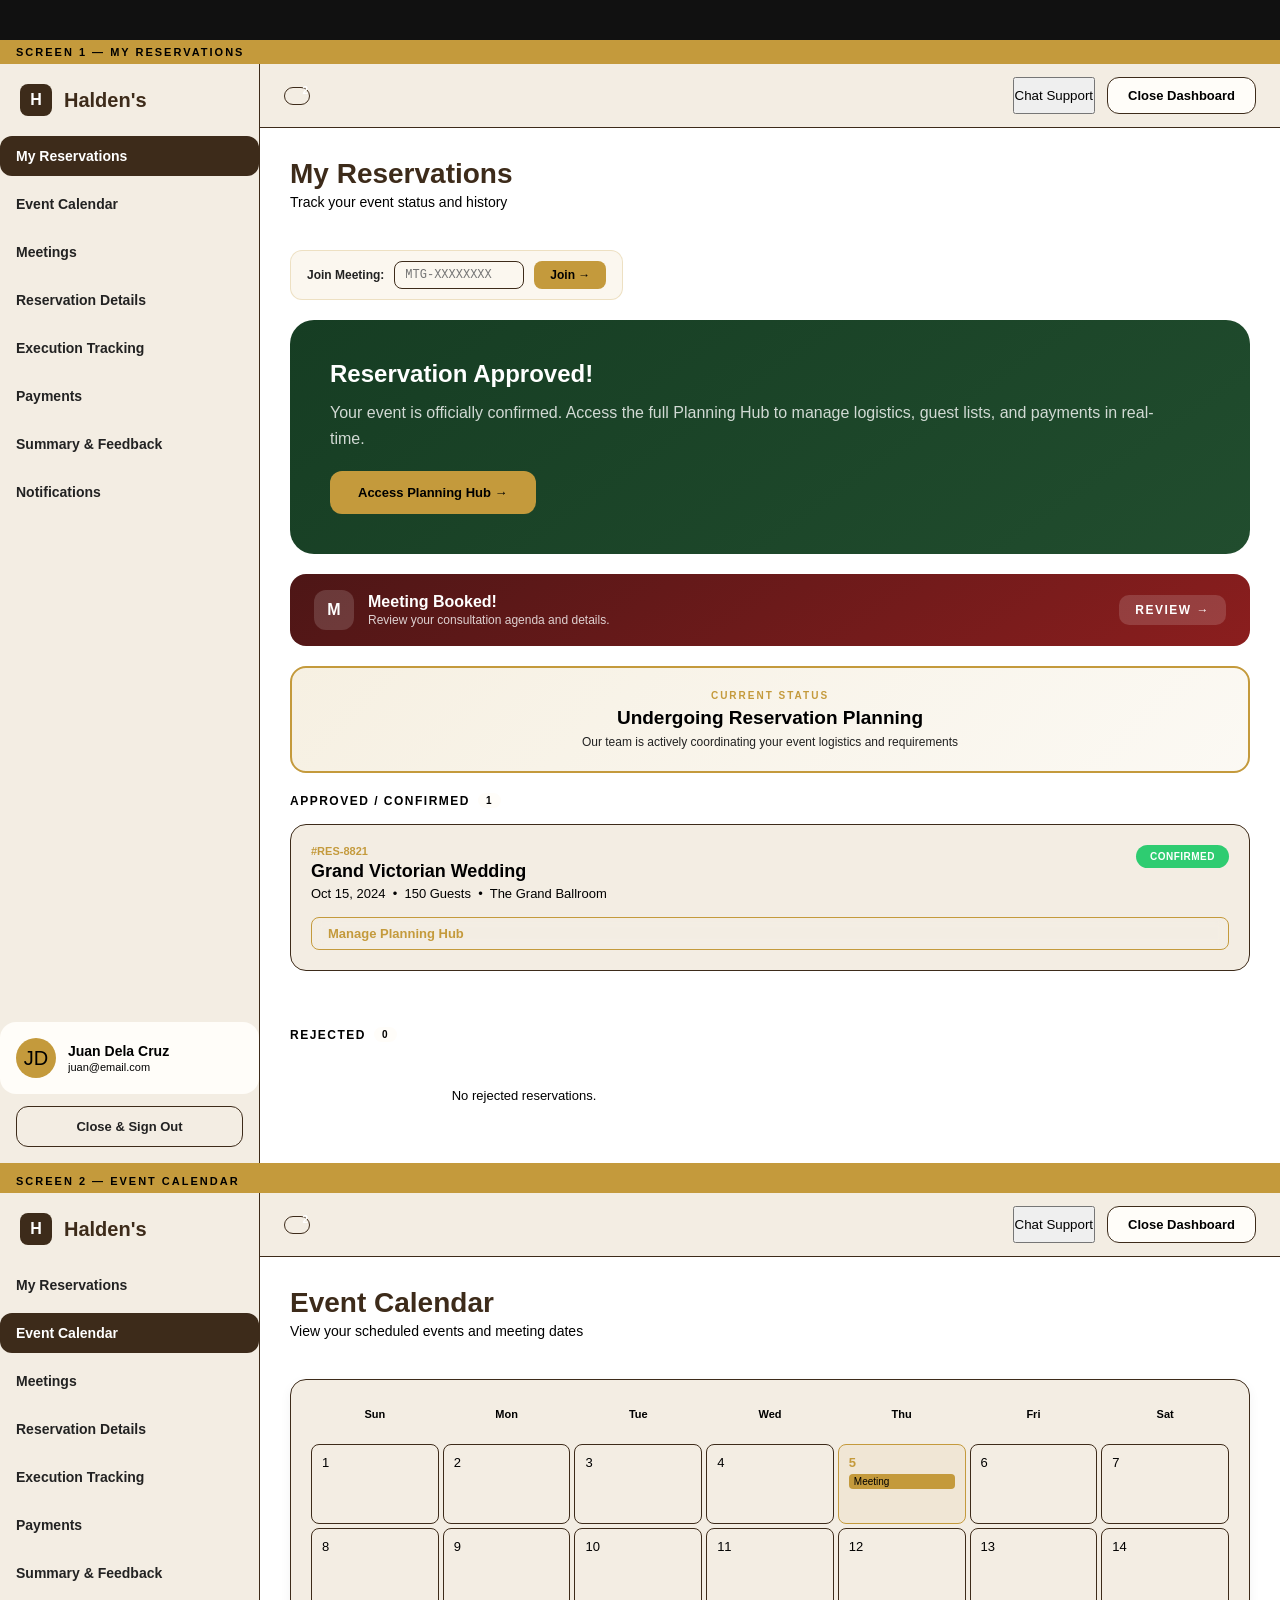
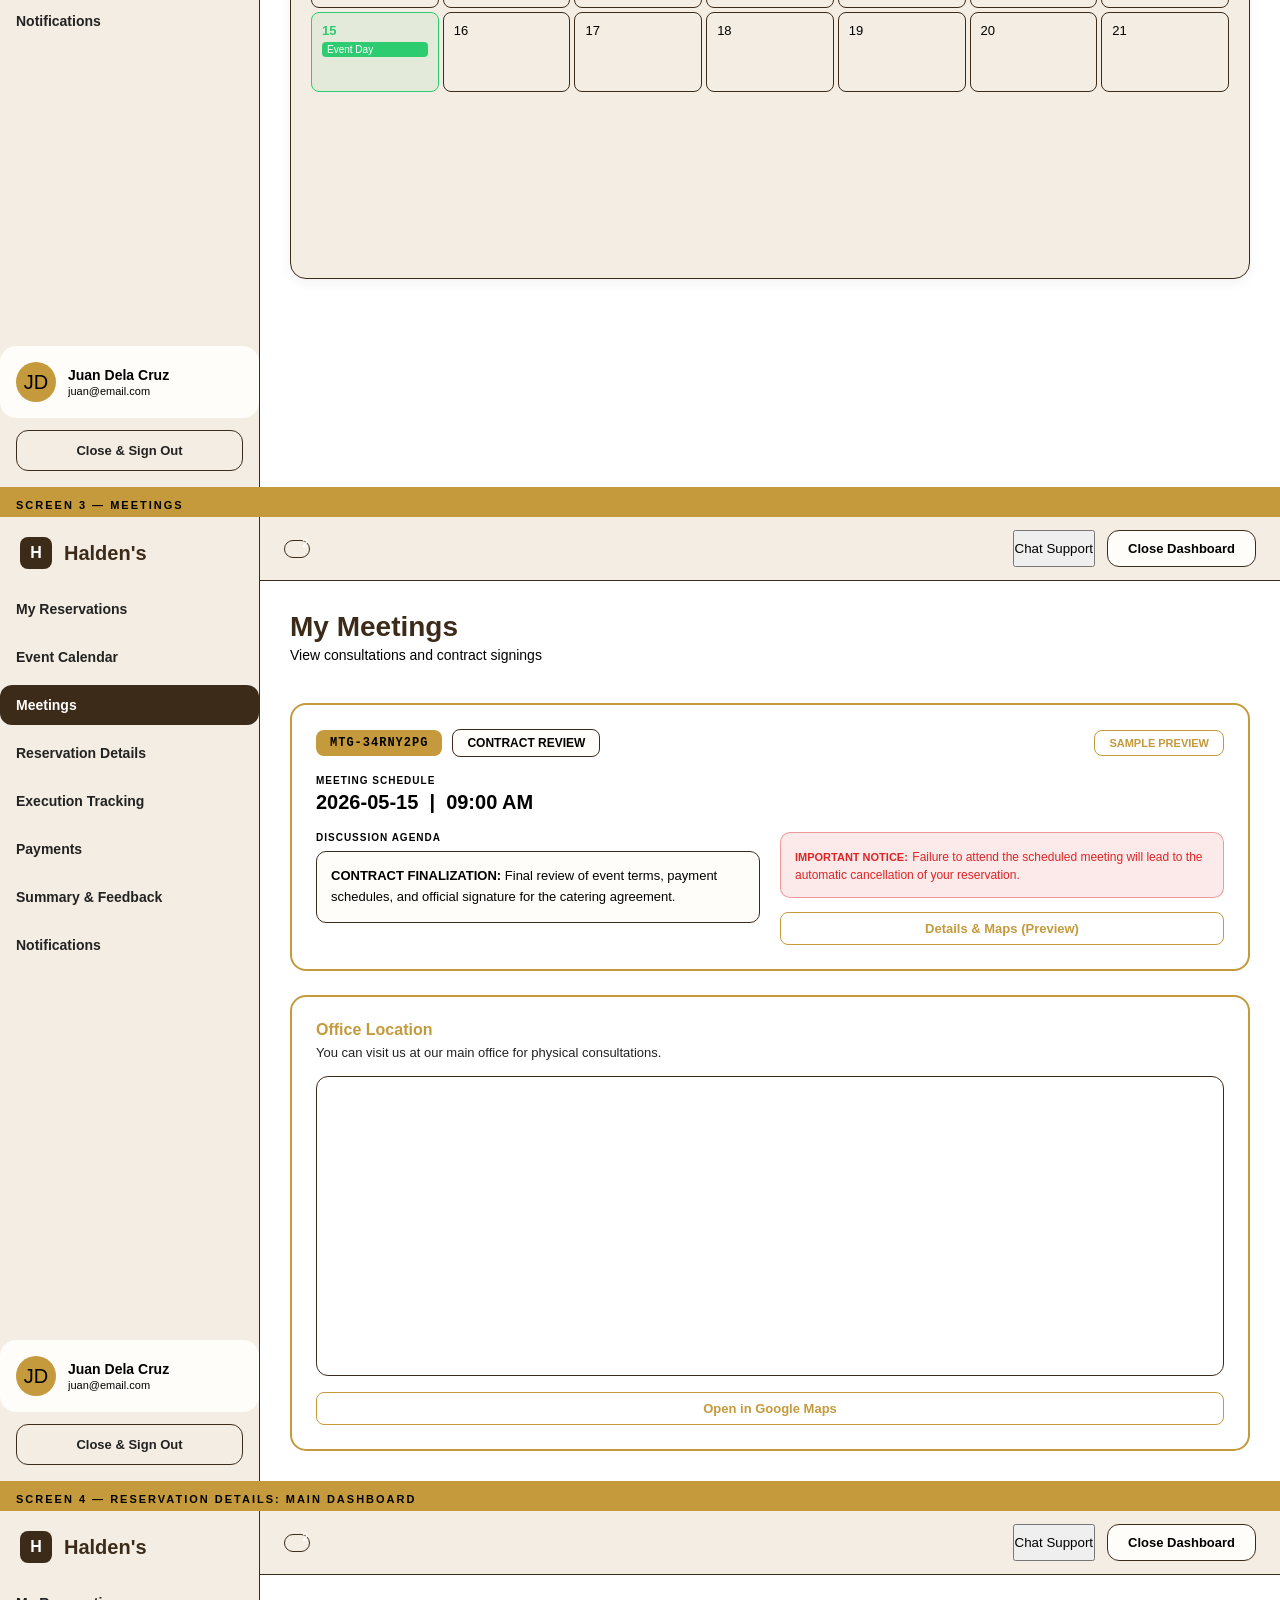
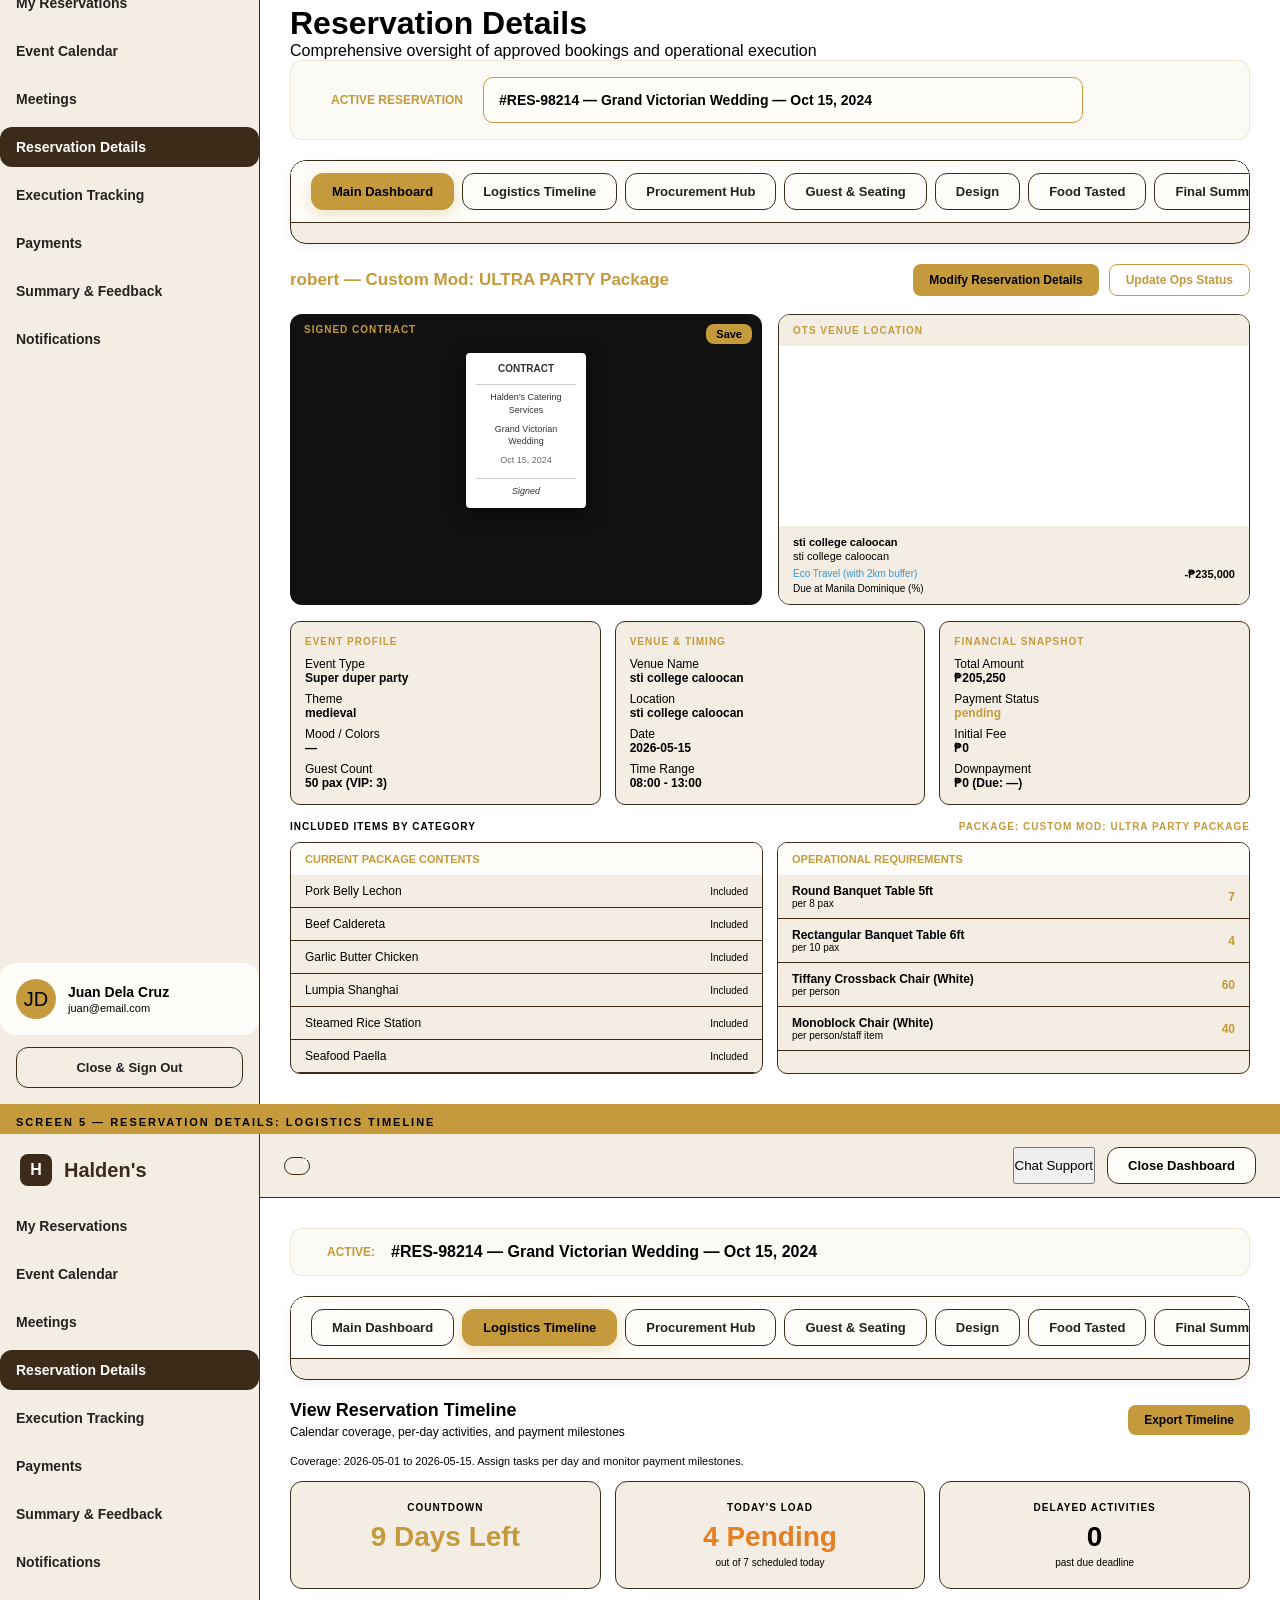
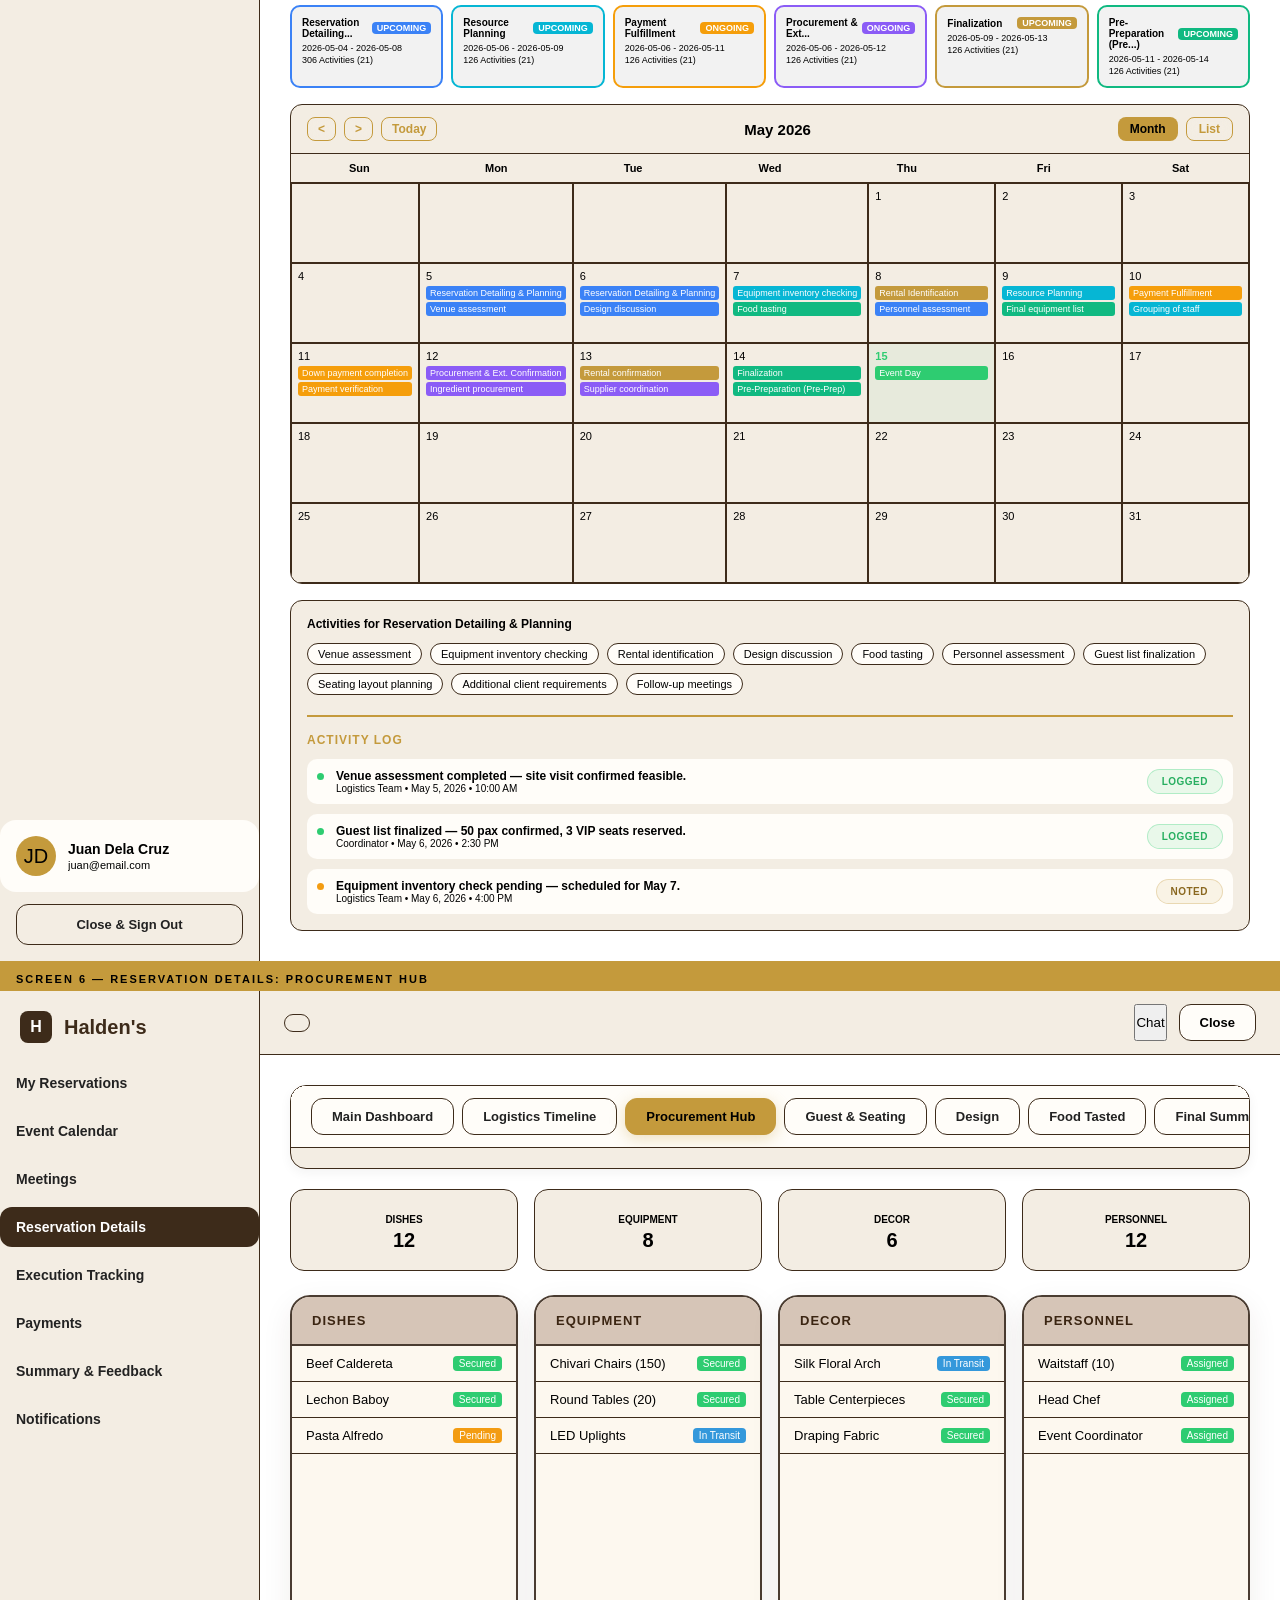
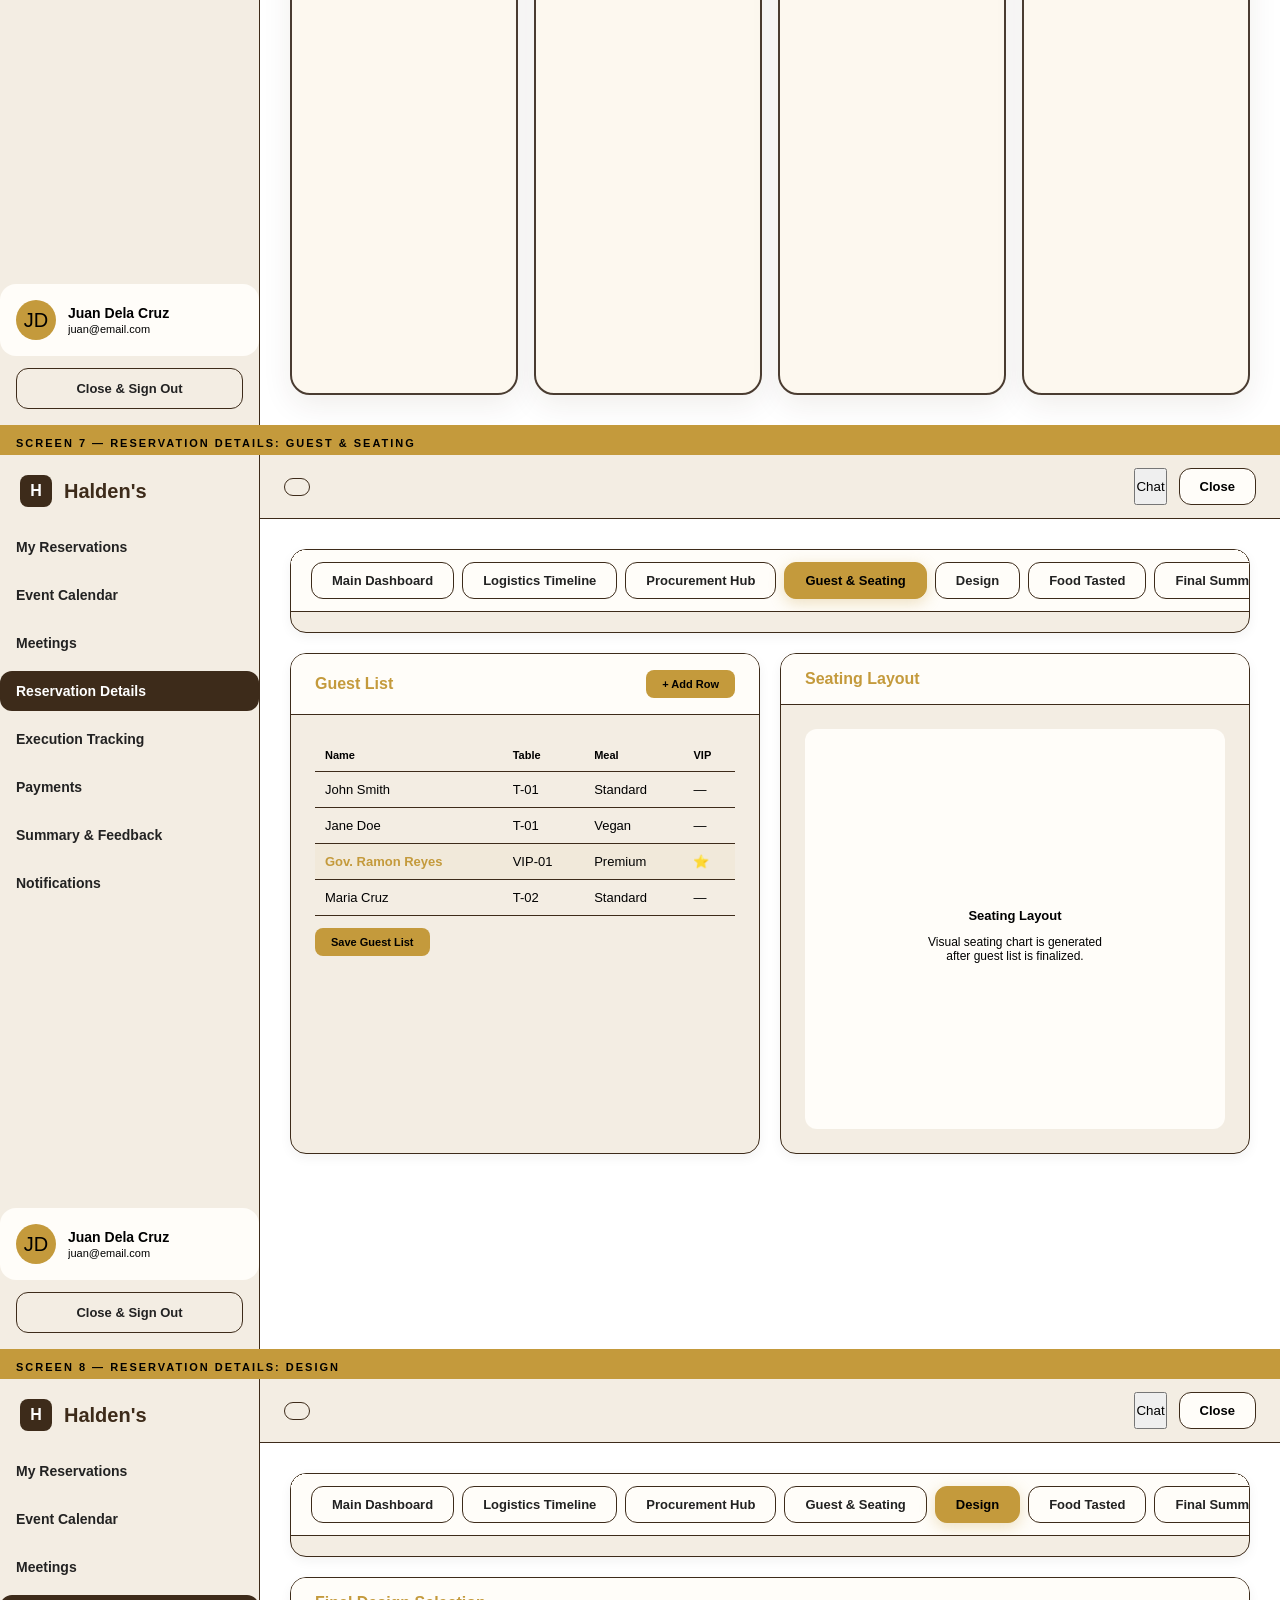
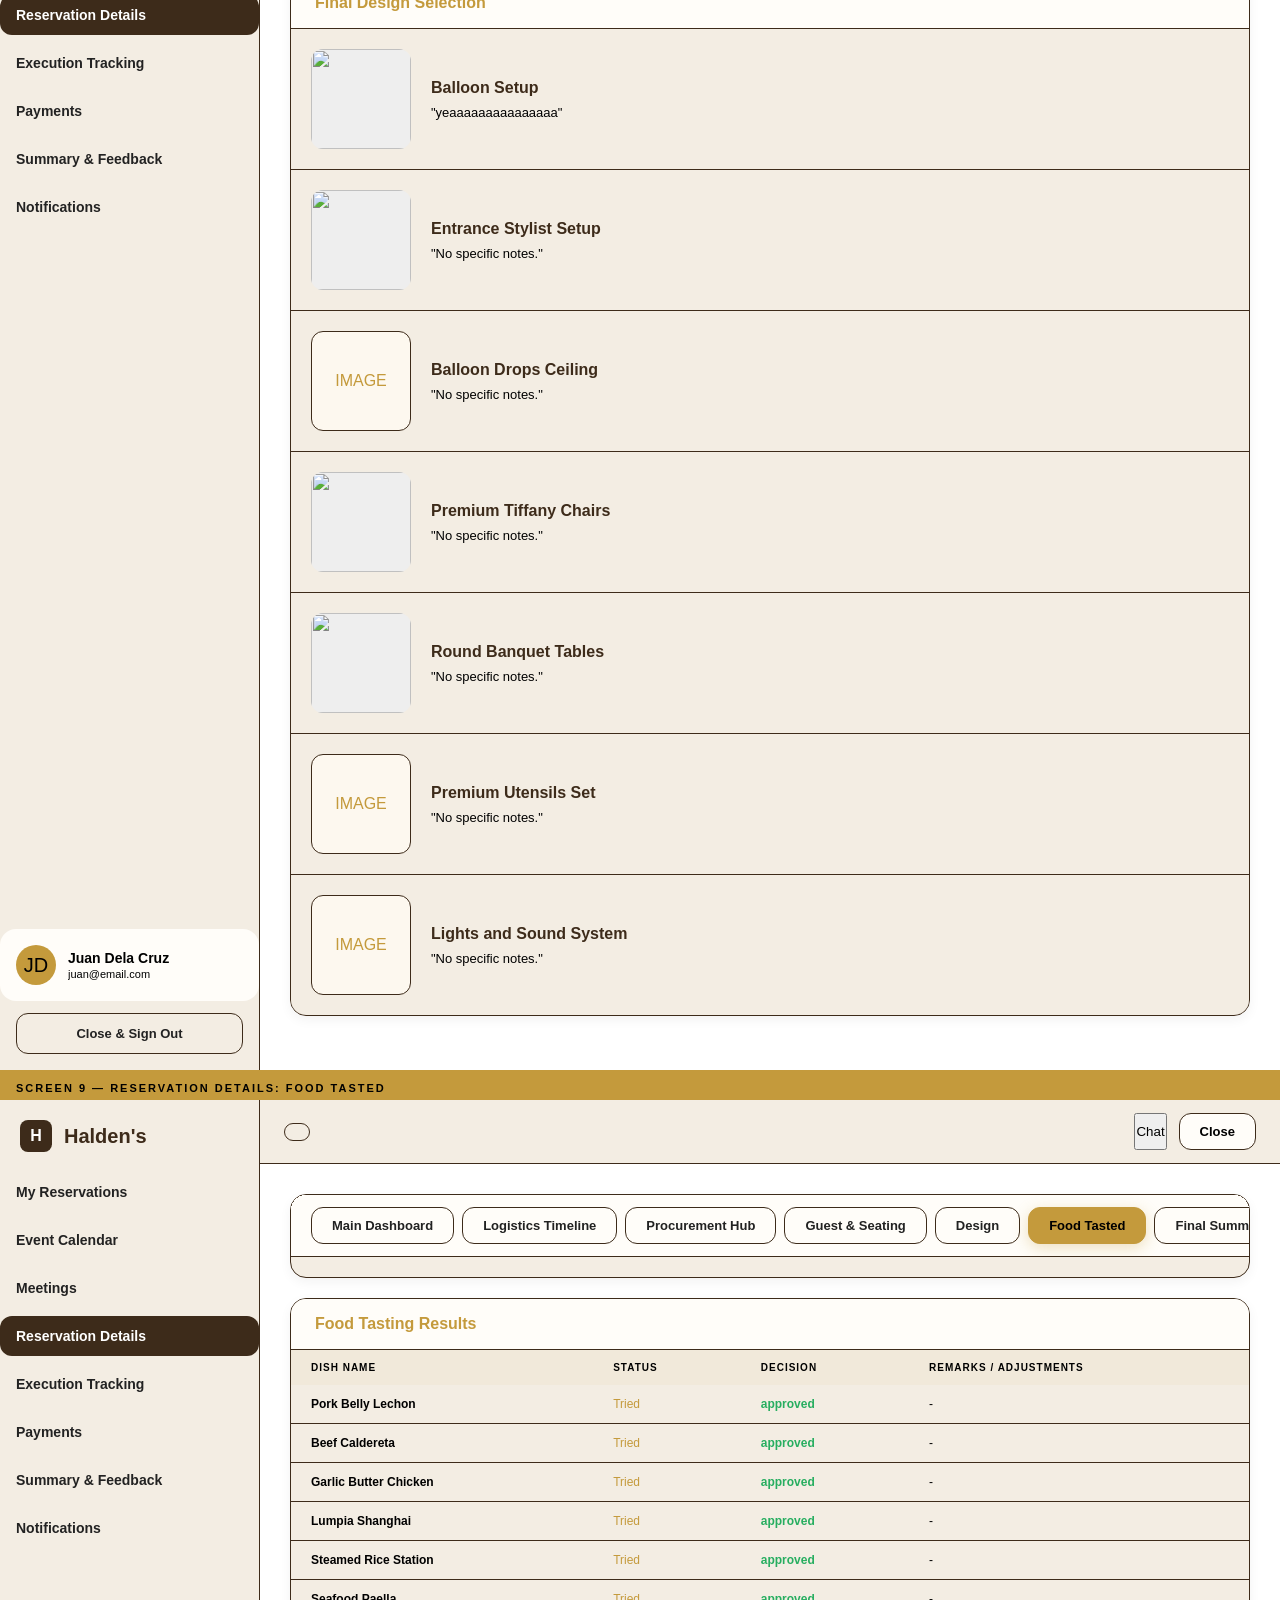
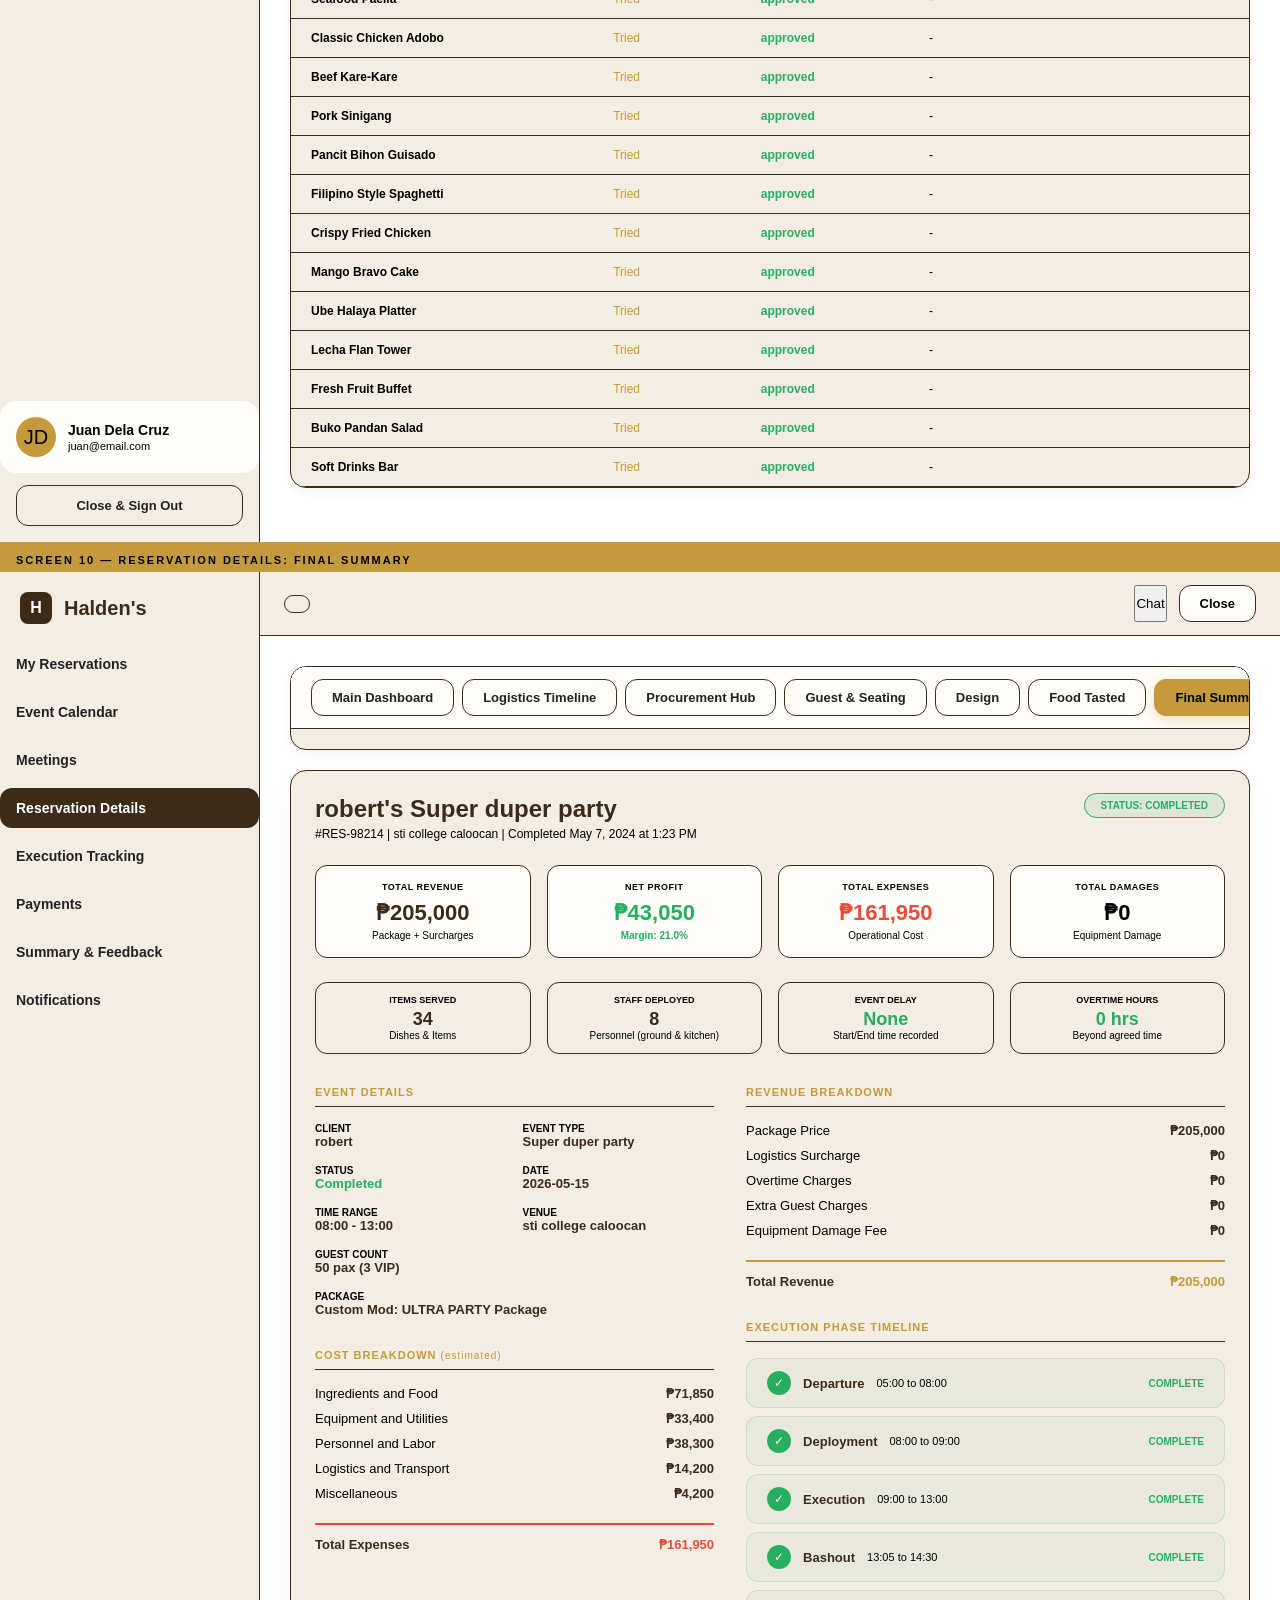
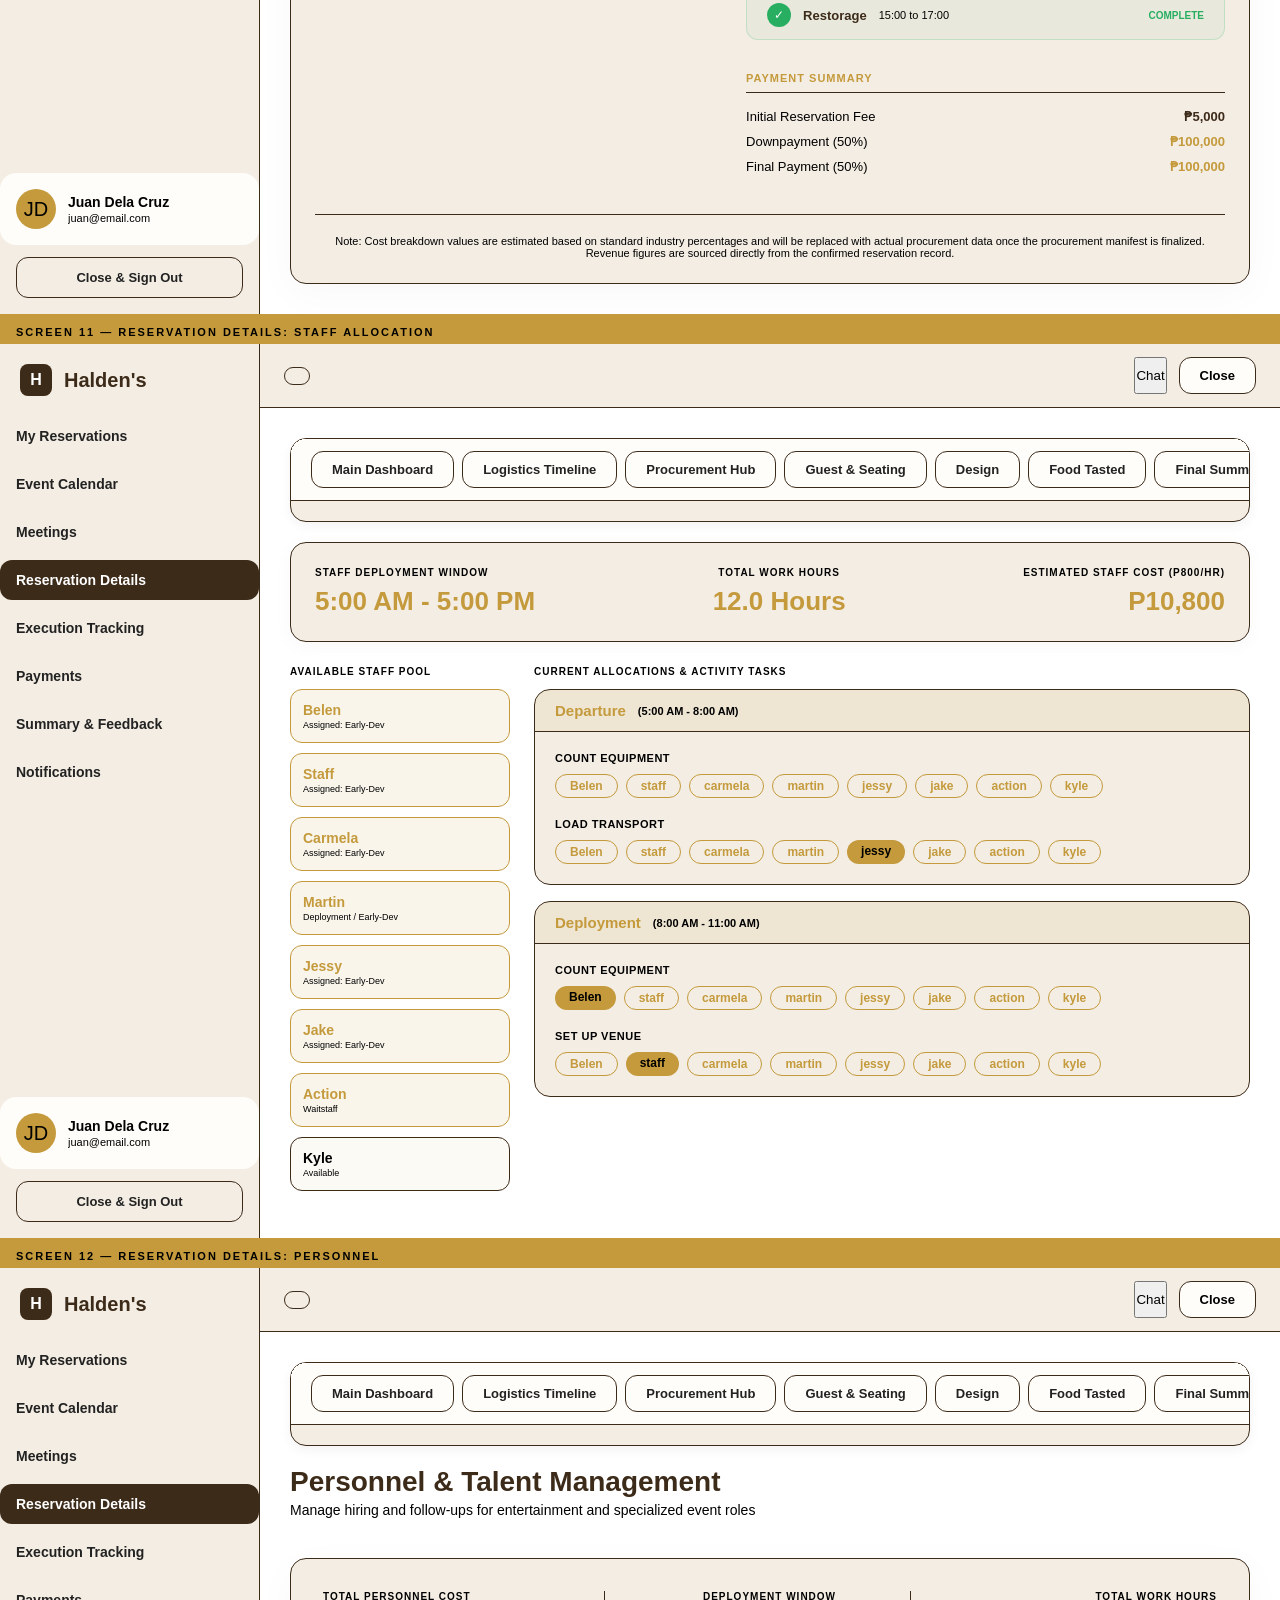
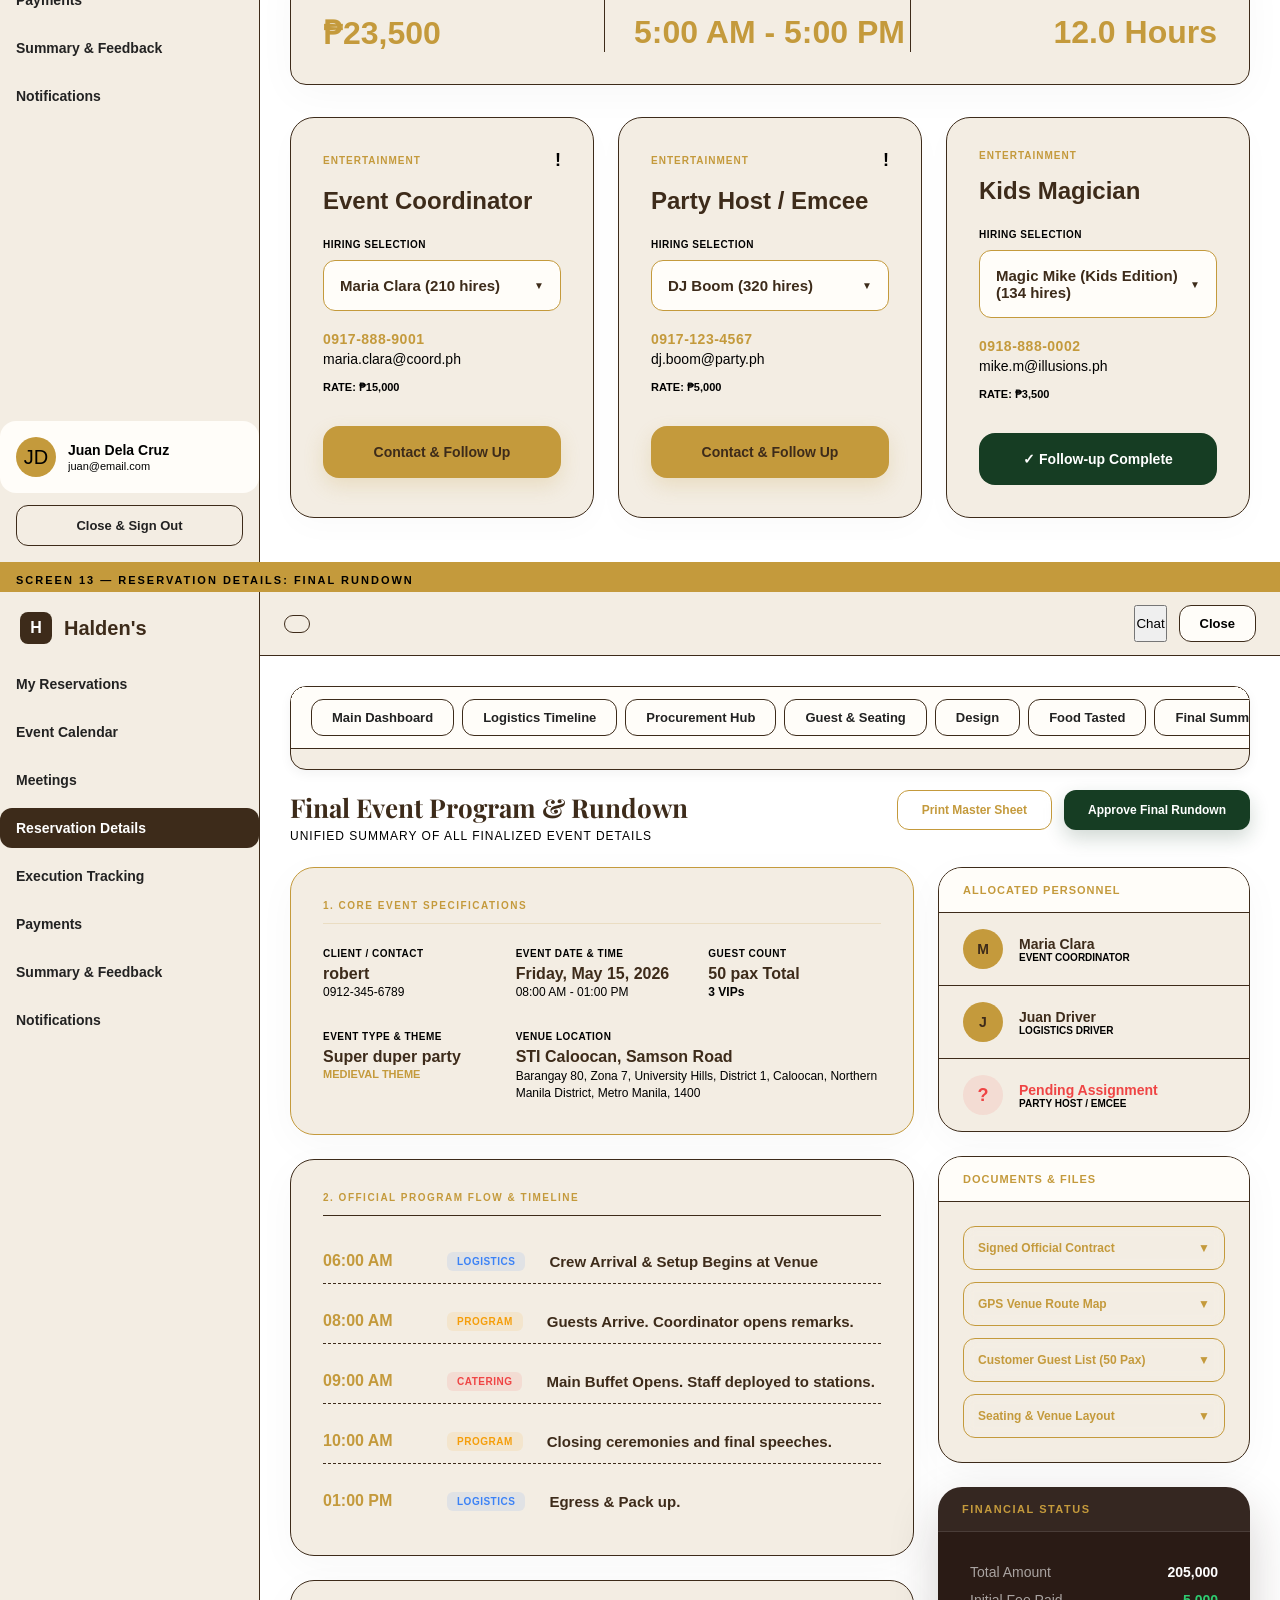
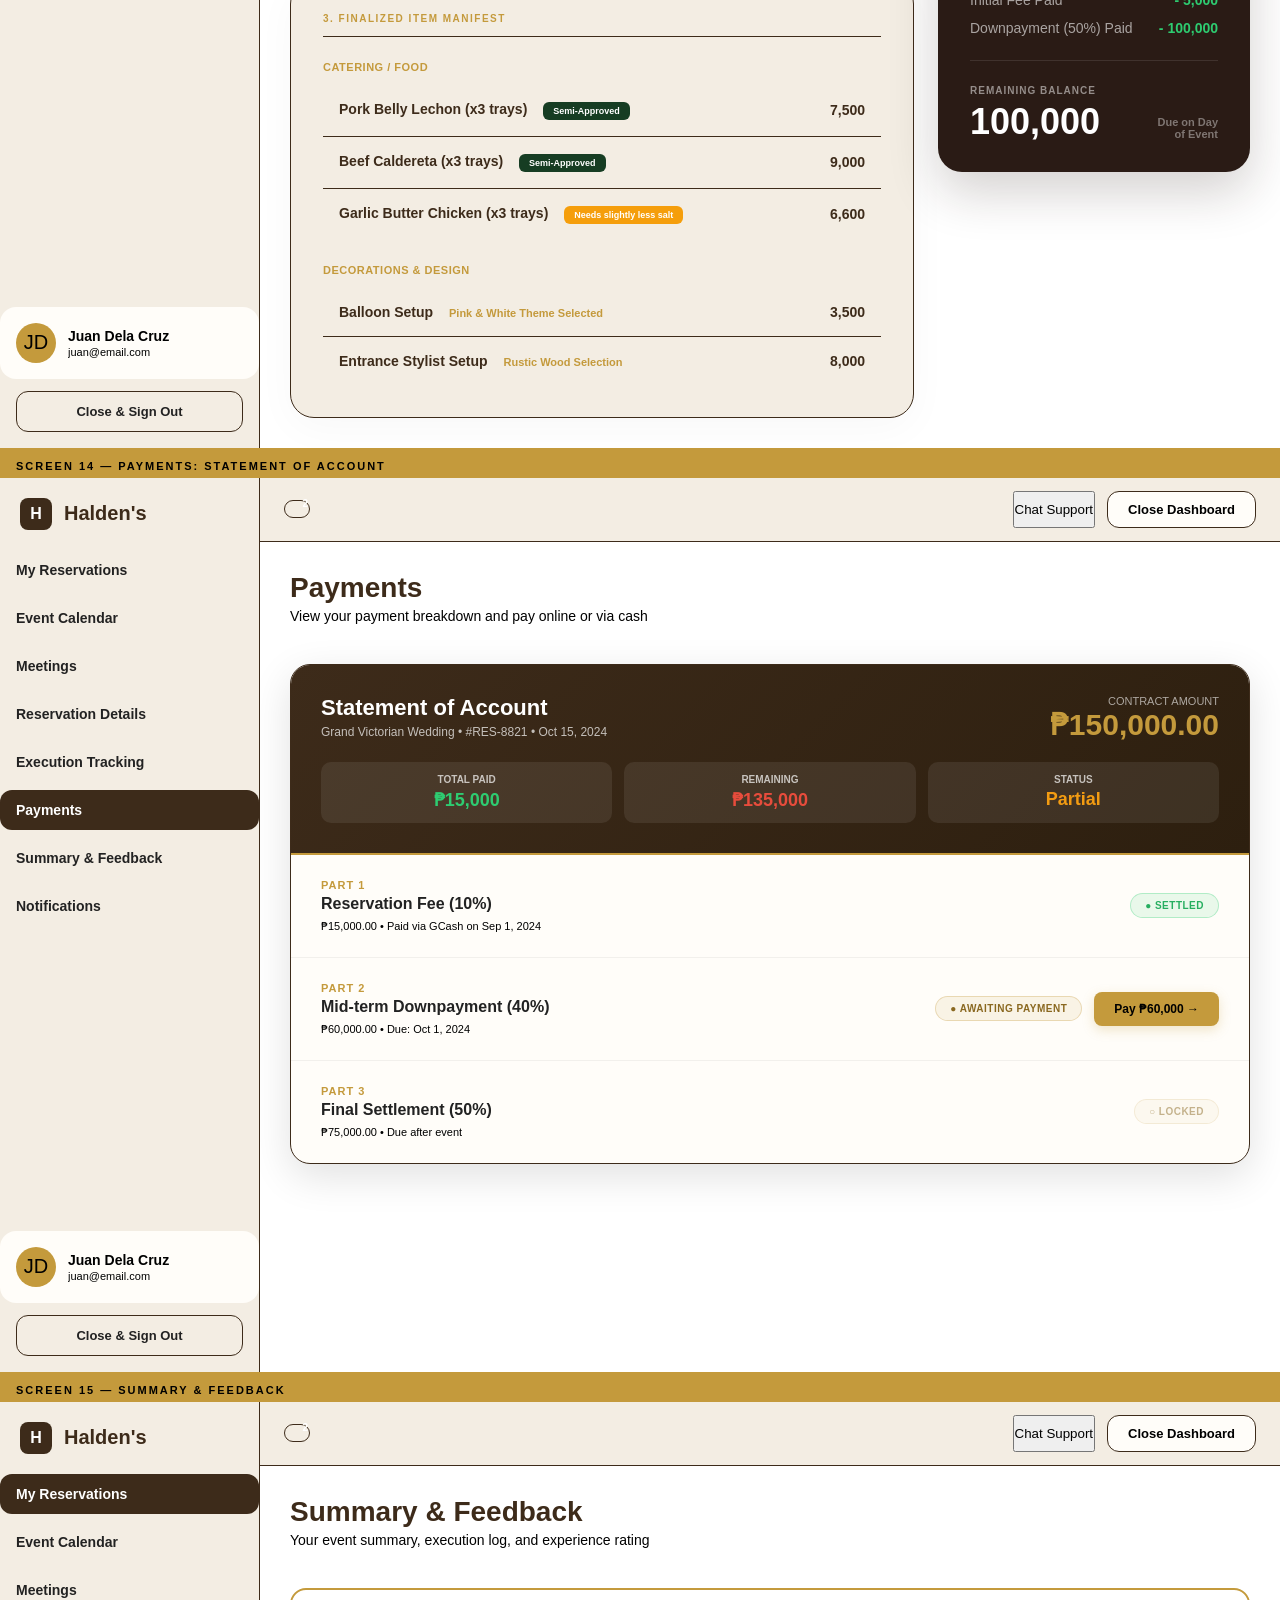
==== commit 39ab70f7: "Add files via upload" ====
--- a/index.html
+++ b/index.html
@@ -3,7 +3,7 @@
 <head>
 <meta charset="UTF-8"/>
 <meta name="viewport" content="width=device-width, initial-scale=1.0"/>
-<title>Customer Profile — Figma Flat Layout</title>
+<title>Customer Dashboard — Figma Flat Layout</title>
 <link href="https://fonts.googleapis.com/css2?family=DM+Sans:wght@300;400;500;600;700&family=Playfair+Display:wght@600;700&display=swap" rel="stylesheet"/>
 <link rel="stylesheet" href="style.css"/>
 <style>
@@ -47,59 +47,1720 @@
   padding:0 24px;
   flex-shrink:0;
 }
-.profile-card {
-  background: var(--bg2, #fdf8ef);
-  border: 1px solid var(--border, rgba(74, 60, 49, 0.15));
-  border-radius: 20px;
-  padding: 32px;
-  margin-bottom: 24px;
+.placeholder-card{
+  background:var(--bg2,#fdf8ef);
+  border:1px solid var(--border,rgba(74,60,49,0.15));
+  border-radius:16px;padding:20px;margin-bottom:15px;
 }
-.info-grid {
-  display: grid;
-  grid-template-columns: 1fr 1fr 1fr;
-  gap: 24px;
-  margin-bottom: 24px;
+.res-card{
+  background:var(--bg2,#fdf8ef);
+  border:1px solid var(--border,rgba(74,60,49,0.15));
+  border-radius:16px;padding:20px;margin-bottom:16px;
 }
-.info-field {
-  display: flex;
-  flex-direction: column;
-  gap: 8px;
+.log-row{display:flex;gap:15px;align-items:flex-start;padding:14px 0;border-bottom:1px solid var(--border,rgba(74,60,49,0.15));}
+.log-dot{width:10px;height:10px;border-radius:50%;background:#2ecc71;margin-top:4px;flex-shrink:0;}
+/* component preview box at the top */
+.figma-component-preview{
+  display:flex;width:320px;min-height:400px;
+  background:var(--bg2,#fdf8ef);
+  border:1px solid var(--border,rgba(74,60,49,0.15));
+  margin:0 auto 0 40px;
 }
-.info-label {
-  font-size: 11px;
-  font-weight: 800;
-  color: var(--gold, #c49a3c);
-  text-transform: uppercase;
-  letter-spacing: 1px;
-}
-.info-value {
-  font-size: 16px;
-  font-weight: 600;
-  color: var(--text, #4a3c31);
-  padding: 12px 16px;
-  background: var(--bg, #fff);
-  border: 1px solid var(--border, rgba(74, 60, 49, 0.15));
-  border-radius: 10px;
-}
-.res-card {
-  background: var(--bg2, #fdf8ef);
-  border: 1px solid var(--border, rgba(74, 60, 49, 0.15));
-  border-radius: 16px;
-  padding: 20px;
-  margin-bottom: 16px;
-  display: flex;
-  justify-content: space-between;
-  align-items: center;
-}
+
+.hub-tabs { display: flex; gap: 4px; background: #3b2512; padding: 6px; border-radius: 10px; margin-bottom: 24px; overflow-x: auto; }
+.hub-tab { padding: 10px 20px; color: #d6c5b7; font-size: 11px; font-weight: 700; border-radius: 8px; cursor: pointer; white-space: nowrap; transition: 0.2s; }
+.hub-tab.active { background: #fdf8ef; color: #3b2512; box-shadow: 0 4px 10px rgba(0,0,0,0.1); }
+.metric-grid { display: grid; grid-template-columns: repeat(6, 1fr); gap: 16px; margin-bottom: 24px; }
+.metric-card { background: #fdf8ef; border: 2px solid #4a3c31; border-radius: 12px; padding: 16px; box-shadow: inset 0 0 0 1px rgba(255,255,255,0.5); }
+.metric-val { font-size: 22px; font-weight: 900; color: #3b2512; margin-bottom: 4px; }
+.metric-lbl { font-size: 10px; color: #8a7060; text-transform: uppercase; letter-spacing: 1.5px; font-weight: 800; }
+.procurement-grid { display: grid; grid-template-columns: repeat(4, 1fr); gap: 24px; align-items: flex-start; }
+.proc-col { background: #fdf8ef; border: 2px solid #4a3c31; border-radius: 20px; overflow: hidden; display: flex; flex-direction: column; min-height: 700px; box-shadow: 0 10px 30px rgba(59,37,18,0.08); }
+.proc-col-hdr { background: #d6c5b7; padding: 16px 20px; border-bottom: 2px solid #4a3c31; }
+.proc-col-title { font-size: 13px; font-weight: 900; color: #3b2512; text-transform: uppercase; letter-spacing: 1px; }
+.proc-col-sub { font-size: 10px; color: #8a7060; margin-top: 2px; }
+.po-block { background: #fff; border: 2px solid #4a3c31; border-radius: 14px; margin: 16px; padding: 16px; position: relative; }
+.po-supplier { font-size: 11px; font-weight: 800; color: #c49a3c; text-align: right; margin-bottom: 8px; }
+.po-item { display: flex; justify-content: space-between; font-size: 12px; margin-bottom: 6px; padding-bottom: 4px; border-bottom: 1px dashed #d6c5b7; }
+.po-item span:first-child { color: #4a3c31; font-weight: 600; }
+.po-item span:last-child { color: #8a7060; }
+.po-total { text-align: right; font-weight: 900; color: #3b2512; margin-top: 12px; font-size: 14px; }
+.btn-proc-action { background: #3b2512; color: #d6c5b7; border: 2px solid #4a3c31; border-radius: 10px; padding: 12px; margin: 0 16px 16px; font-weight: 800; font-size: 11px; text-transform: uppercase; letter-spacing: 1px; cursor: pointer; }
+.btn-proc-action.red { background: #c0392b; color: #fff; }
+.btn-proc-action.green { background: #27ae60; color: #fff; }
+
+.seating-wrap { display: grid; grid-template-columns: 1fr 1.5fr; gap: 30px; }
+.guest-list-card { background: #fdf8ef; border: 2px solid #4a3c31; border-radius: 20px; padding: 24px; }
+.guest-row { display: flex; gap: 10px; margin-bottom: 12px; }
+.guest-input { flex: 1; background: #fff; border: 2px solid #4a3c31; border-radius: 8px; padding: 10px 14px; font-size: 13px; font-weight: 600; }
+.seating-visual { background: #fdf8ef; border: 2px solid #4a3c31; border-radius: 24px; padding: 40px; position: relative; min-height: 600px; background-image: radial-gradient(#d6c5b7 1px, transparent 1px); background-size: 20px 20px; }
+.table-group { position: absolute; display: flex; flex-direction: column; align-items: center; gap: 15px; }
+.table-main { width: 100px; height: 60px; background: #3b2512; border: 2px solid #c49a3c; border-radius: 10px; display: flex; align-items: center; justify-content: center; color: #fff; font-size: 10px; font-weight: 800; position: relative; }
+.chair-dot { width: 10px; height: 10px; background: #c49a3c; border-radius: 50%; position: absolute; }
+.chair-t { top: -15px; } .chair-b { bottom: -15px; } .chair-l { left: -15px; } .chair-r { right: -15px; }
 </style>
 <script>
+  // Force light theme for figma preview regardless of localStorage
   document.documentElement.setAttribute('data-theme', 'light');
   localStorage.setItem('halden_theme', 'light');
 </script>
 </head>
 <body>
-
-<div class="figma-label">SCREEN — My Profile</div>
+<!-- ================================================================ -->
+<!-- SCREEN 1 — MY RESERVATIONS -->
+<!-- ================================================================ -->
+<div class="figma-label">SCREEN 1 — My Reservations</div>
+<div class="figma-screen">
+  <div class="sidebar-fixed">
+    <div class="dash-brand" style="padding:20px"><div class="dash-brand-icon">H</div><span>Halden's</span></div>
+    <div class="dash-nav">
+      <div class="dash-nav-item active">My Reservations</div>
+      <div class="dash-nav-item">Event Calendar</div>
+      <div class="dash-nav-item">Meetings</div>
+      <div class="dash-nav-item">Reservation Details</div>
+      <div class="dash-nav-item">Execution Tracking</div>
+      <div class="dash-nav-item">Payments</div>
+      <div class="dash-nav-item">Summary &amp; Feedback</div>
+      <div class="dash-nav-item">Notifications</div>
+    </div>
+    <div class="dash-user" style="margin-top:auto;padding:16px">
+      <div class="dash-user-ava">JD</div>
+      <div class="dash-user-info"><div class="dash-user-name">Juan Dela Cruz</div><div class="dash-user-email">juan@email.com</div></div>
+    </div>
+    <div style="padding:0 16px 16px"><button class="btn-dash-logout"> Close &amp; Sign Out</button></div>
+  </div>
+  <div class="screen-content">
+    <div class="topbar"><button class="dash-notif-btn"><span class="dn-bell"></span><span class="dn-badge">2</span></button><div style="display:flex;gap:12px"><button class="dash-chat-btn-top"> Chat Support</button><button class="dash-close"> Close Dashboard</button></div></div>
+    <div style="padding:30px">
+<div class="dash-hdr"><h1>My Reservations</h1><p>Track your event status and history</p></div>
+      <!-- Join Meeting bar -->
+      <div style="display:flex;align-items:center;gap:10px;background:rgba(196,154,60,0.08);border:1px solid rgba(196,154,60,0.25);border-radius:12px;padding:10px 16px;margin-bottom:20px;width:fit-content">
+        <span style="font-size:12px;color:var(--text-mid);font-weight:600"> Join Meeting:</span>
+        <input type="text" placeholder="MTG-XXXXXXXX" style="font-family:monospace;width:130px;padding:6px 10px;border:1px solid var(--border);border-radius:8px;background:var(--bg);color:var(--text);font-size:12px"/>
+        <button class="btn-primary" style="font-size:12px;padding:7px 16px;border-radius:8px">Join →</button>
+      </div>
+      <!-- Approved Banner -->
+      <div style="padding:40px;background:linear-gradient(145deg,#163d23,#214d2e);border-radius:24px;display:flex;align-items:center;justify-content:space-between;gap:30px;margin-bottom:20px">
+        <div><h2 style="color:#fff;margin:0 0 12px">Reservation Approved!</h2><p style="color:rgba(255,255,255,0.8);margin:0 0 20px;line-height:1.6">Your event is officially confirmed. Access the full Planning Hub to manage logistics, guest lists, and payments in real-time.</p><button class="btn-primary" style="background:var(--gold);color:#000;border:none;padding:14px 28px;border-radius:12px;font-weight:700">Access Planning Hub →</button></div>
+        <div style="font-size:90px"></div>
+      </div>
+      <!-- Meeting booked banner -->
+      <div style="display:flex;padding:16px 24px;background:linear-gradient(145deg,#4d1616,#8b1e1e);border-radius:16px;align-items:center;justify-content:space-between;gap:20px;margin-bottom:20px">
+        <div style="display:flex;align-items:center;gap:14px"><div style="background:rgba(255,255,255,0.15);width:40px;height:40px;border-radius:12px;display:flex;align-items:center;justify-content:center;font-weight:700;color:#fff;font-size:16px">M</div><div><h4 style="color:#fff;margin:0;font-size:16px">Meeting Booked!</h4><p style="color:rgba(255,255,255,0.8);margin:2px 0 0;font-size:12px">Review your consultation agenda and details.</p></div></div>
+        <div style="font-size:12px;color:#fff;font-weight:800;background:rgba(255,255,255,0.15);padding:8px 16px;border-radius:10px;text-transform:uppercase;letter-spacing:1.5px">Review →</div>
+      </div>
+      <!-- Undergoing Reservation Planning status -->
+      <div style="background:linear-gradient(135deg,rgba(196,154,60,0.15),rgba(196,154,60,0.06));border:2px solid var(--gold);border-radius:16px;padding:22px;text-align:center;margin-bottom:20px">
+        <div style="font-size:10px;font-weight:800;text-transform:uppercase;letter-spacing:2px;color:var(--gold);margin-bottom:6px">Current Status</div>
+        <div style="font-size:19px;font-weight:800;color:var(--text)">Undergoing Reservation Planning</div>
+        <div style="font-size:12px;color:var(--text-mid);margin-top:6px">Our team is actively coordinating your event logistics and requirements</div>
+      </div>
+      <!-- Reservation groups -->
+      <div class="dash-res-groups">
+        <div class="res-group res-group-approved">
+          <div class="res-group-hdr">Approved / Confirmed <span class="rg-count">1</span></div>
+          <div class="res-card"><div style="display:flex;justify-content:space-between;align-items:flex-start"><div><div style="font-size:11px;color:var(--gold);font-weight:700">#RES-8821</div><div style="font-size:18px;font-weight:700;margin-top:4px">Grand Victorian Wedding</div><div style="font-size:13px;color:var(--text-dim);margin-top:4px">Oct 15, 2024 &nbsp;•&nbsp; 150 Guests &nbsp;•&nbsp; The Grand Ballroom</div></div><span class="status-badge" style="background:#2ecc71;color:#fff">Confirmed</span></div><button class="btn-outline" style="margin-top:16px;width:100%">Manage Planning Hub</button></div>
+        </div>
+        <div class="res-group-rest">
+          <div class="res-group"><div class="res-group-hdr">Rejected <span class="rg-count">0</span></div><div style="padding:30px;text-align:center;color:var(--text-dim);font-size:13px">No rejected reservations.</div></div>
+        </div>
+      </div>
+    
+    </div>
+  </div>
+</div>
+
+<!-- SCREEN 2 — EVENT CALENDAR -->
+<!-- ================================================================ -->
+<div class="figma-label">SCREEN 2 — Event Calendar</div>
+<div class="figma-screen">
+  <div class="sidebar-fixed">
+    <div class="dash-brand" style="padding:20px"><div class="dash-brand-icon">H</div><span>Halden's</span></div>
+    <div class="dash-nav">
+      <div class="dash-nav-item">My Reservations</div>
+      <div class="dash-nav-item active">Event Calendar</div>
+      <div class="dash-nav-item">Meetings</div>
+      <div class="dash-nav-item">Reservation Details</div>
+      <div class="dash-nav-item">Execution Tracking</div>
+      <div class="dash-nav-item">Payments</div>
+      <div class="dash-nav-item">Summary &amp; Feedback</div>
+      <div class="dash-nav-item">Notifications</div>
+    </div>
+    <div class="dash-user" style="margin-top:auto;padding:16px">
+      <div class="dash-user-ava">JD</div>
+      <div class="dash-user-info"><div class="dash-user-name">Juan Dela Cruz</div><div class="dash-user-email">juan@email.com</div></div>
+    </div>
+    <div style="padding:0 16px 16px"><button class="btn-dash-logout"> Close &amp; Sign Out</button></div>
+  </div>
+  <div class="screen-content">
+    <div class="topbar"><button class="dash-notif-btn"><span class="dn-bell"></span><span class="dn-badge">2</span></button><div style="display:flex;gap:12px"><button class="dash-chat-btn-top"> Chat Support</button><button class="dash-close"> Close Dashboard</button></div></div>
+    <div style="padding:30px">
+      <div class="dash-hdr"><h1>Event Calendar</h1><p>View your scheduled events and meeting dates</p></div>
+      <div class="panel" style="background:var(--bg2);padding:20px;border-radius:16px;min-height:500px">
+        <!-- Calendar grid placeholder -->
+        <div style="display:grid;grid-template-columns:repeat(7,1fr);gap:4px;margin-bottom:16px">
+          <div style="text-align:center;font-size:11px;font-weight:700;color:var(--text-dim);padding:8px">Sun</div>
+          <div style="text-align:center;font-size:11px;font-weight:700;color:var(--text-dim);padding:8px">Mon</div>
+          <div style="text-align:center;font-size:11px;font-weight:700;color:var(--text-dim);padding:8px">Tue</div>
+          <div style="text-align:center;font-size:11px;font-weight:700;color:var(--text-dim);padding:8px">Wed</div>
+          <div style="text-align:center;font-size:11px;font-weight:700;color:var(--text-dim);padding:8px">Thu</div>
+          <div style="text-align:center;font-size:11px;font-weight:700;color:var(--text-dim);padding:8px">Fri</div>
+          <div style="text-align:center;font-size:11px;font-weight:700;color:var(--text-dim);padding:8px">Sat</div>
+        </div>
+        <div style="display:grid;grid-template-columns:repeat(7,1fr);gap:4px">
+          <div style="padding:10px;min-height:80px;border:1px solid var(--border);border-radius:8px;font-size:13px;color:var(--text-dim)">1</div>
+          <div style="padding:10px;min-height:80px;border:1px solid var(--border);border-radius:8px;font-size:13px">2</div>
+          <div style="padding:10px;min-height:80px;border:1px solid var(--border);border-radius:8px;font-size:13px">3</div>
+          <div style="padding:10px;min-height:80px;border:1px solid var(--border);border-radius:8px;font-size:13px">4</div>
+          <div style="padding:10px;min-height:80px;border:1px solid var(--border);border-radius:8px;font-size:13px;background:rgba(196,154,60,0.08);border-color:var(--gold)"><div style="font-weight:700;color:var(--gold)">5</div><div style="font-size:10px;background:var(--gold);color:#000;border-radius:4px;padding:2px 5px;margin-top:4px">Meeting</div></div>
+          <div style="padding:10px;min-height:80px;border:1px solid var(--border);border-radius:8px;font-size:13px">6</div>
+          <div style="padding:10px;min-height:80px;border:1px solid var(--border);border-radius:8px;font-size:13px">7</div>
+          <div style="padding:10px;min-height:80px;border:1px solid var(--border);border-radius:8px;font-size:13px">8</div>
+          <div style="padding:10px;min-height:80px;border:1px solid var(--border);border-radius:8px;font-size:13px">9</div>
+          <div style="padding:10px;min-height:80px;border:1px solid var(--border);border-radius:8px;font-size:13px">10</div>
+          <div style="padding:10px;min-height:80px;border:1px solid var(--border);border-radius:8px;font-size:13px">11</div>
+          <div style="padding:10px;min-height:80px;border:1px solid var(--border);border-radius:8px;font-size:13px">12</div>
+          <div style="padding:10px;min-height:80px;border:1px solid var(--border);border-radius:8px;font-size:13px">13</div>
+          <div style="padding:10px;min-height:80px;border:1px solid var(--border);border-radius:8px;font-size:13px">14</div>
+          <div style="padding:10px;min-height:80px;border:1px solid var(--border);border-radius:8px;font-size:13px;background:rgba(46,204,113,0.08);border-color:#2ecc71"><div style="font-weight:700;color:#2ecc71">15</div><div style="font-size:10px;background:#2ecc71;color:#fff;border-radius:4px;padding:2px 5px;margin-top:4px">Event Day</div></div>
+          <div style="padding:10px;min-height:80px;border:1px solid var(--border);border-radius:8px;font-size:13px">16</div>
+          <div style="padding:10px;min-height:80px;border:1px solid var(--border);border-radius:8px;font-size:13px">17</div>
+          <div style="padding:10px;min-height:80px;border:1px solid var(--border);border-radius:8px;font-size:13px">18</div>
+          <div style="padding:10px;min-height:80px;border:1px solid var(--border);border-radius:8px;font-size:13px">19</div>
+          <div style="padding:10px;min-height:80px;border:1px solid var(--border);border-radius:8px;font-size:13px">20</div>
+          <div style="padding:10px;min-height:80px;border:1px solid var(--border);border-radius:8px;font-size:13px;color:var(--text-dim)">21</div>
+        </div>
+      </div>
+    </div>
+  </div>
+</div>
+
+<!-- ================================================================ -->
+<!-- SCREEN 3 — MEETINGS -->
+<!-- ================================================================ -->
+<div class="figma-label">SCREEN 3 — Meetings</div>
+<div class="figma-screen">
+  <div class="sidebar-fixed">
+    <div class="dash-brand" style="padding:20px"><div class="dash-brand-icon">H</div><span>Halden's</span></div>
+    <div class="dash-nav">
+      <div class="dash-nav-item">My Reservations</div>
+      <div class="dash-nav-item">Event Calendar</div>
+      <div class="dash-nav-item active">Meetings</div>
+      <div class="dash-nav-item">Reservation Details</div>
+      <div class="dash-nav-item">Execution Tracking</div>
+      <div class="dash-nav-item">Payments</div>
+      <div class="dash-nav-item">Summary &amp; Feedback</div>
+      <div class="dash-nav-item">Notifications</div>
+    </div>
+    <div class="dash-user" style="margin-top:auto;padding:16px">
+      <div class="dash-user-ava">JD</div>
+      <div class="dash-user-info"><div class="dash-user-name">Juan Dela Cruz</div><div class="dash-user-email">juan@email.com</div></div>
+    </div>
+    <div style="padding:0 16px 16px"><button class="btn-dash-logout"> Close &amp; Sign Out</button></div>
+  </div>
+  <div class="screen-content">
+    <div class="topbar"><button class="dash-notif-btn"><span class="dn-bell"></span><span class="dn-badge">2</span></button><div style="display:flex;gap:12px"><button class="dash-chat-btn-top"> Chat Support</button><button class="dash-close"> Close Dashboard</button></div></div>
+    <div style="padding:30px">
+      <div class="dash-hdr"><h1>My Meetings</h1><p>View consultations and contract signings</p></div>
+      <!-- Meeting card with MTG ID + contract review -->
+      <div style="border:2px solid var(--gold);border-radius:16px;padding:24px;margin-bottom:24px">
+        <div style="display:flex;align-items:center;gap:10px;margin-bottom:18px;flex-wrap:wrap">
+          <div style="background:var(--gold);color:#000;padding:6px 14px;border-radius:8px;font-size:12px;font-weight:800;font-family:monospace;letter-spacing:1px">MTG-34RNY2PG</div>
+          <div style="background:var(--bg3);border:1px solid var(--border);padding:6px 14px;border-radius:8px;font-size:12px;font-weight:700">CONTRACT REVIEW</div>
+          <div style="margin-left:auto"><button class="btn-outline" style="font-size:11px;padding:6px 14px">SAMPLE PREVIEW</button></div>
+        </div>
+        <div style="margin-bottom:18px">
+          <div style="font-size:10px;font-weight:800;color:var(--text-dim);text-transform:uppercase;letter-spacing:1px;margin-bottom:5px">Meeting Schedule</div>
+          <div style="font-size:20px;font-weight:700">2026-05-15 &nbsp;|&nbsp; 09:00 AM</div>
+        </div>
+        <div style="display:grid;grid-template-columns:1fr 1fr;gap:20px;align-items:start">
+          <div>
+            <div style="font-size:10px;font-weight:800;color:var(--text-dim);text-transform:uppercase;letter-spacing:1px;margin-bottom:8px">Discussion Agenda</div>
+            <div style="background:var(--bg3);border:1px solid var(--border);border-radius:10px;padding:14px;font-size:13px;line-height:1.6">
+              <strong>CONTRACT FINALIZATION:</strong> Final review of event terms, payment schedules, and official signature for the catering agreement.
+            </div>
+          </div>
+          <div>
+            <div style="background:rgba(220,38,38,0.1);border:1px solid rgba(220,38,38,0.4);border-radius:10px;padding:14px;margin-bottom:14px">
+              <span style="font-size:11px;font-weight:800;color:#dc2626">IMPORTANT NOTICE:</span>
+              <span style="font-size:12px;color:#dc2626"> Failure to attend the scheduled meeting will lead to the automatic cancellation of your reservation.</span>
+            </div>
+            <button class="btn-outline" style="width:100%;justify-content:center">Details &amp; Maps (Preview)</button>
+          </div>
+        </div>
+      </div>
+      <!-- Office Location with real map -->
+      <div style="border:2px solid var(--gold);border-radius:16px;padding:24px">
+        <h3 style="color:var(--gold);font-size:16px;font-weight:700;margin-bottom:6px">Office Location</h3>
+        <p style="font-size:13px;color:var(--text-mid);margin-bottom:16px">You can visit us at our main office for physical consultations.</p>
+        <div style="height:300px;border-radius:12px;overflow:hidden;border:1px solid var(--border);margin-bottom:16px">
+          <iframe src="https://www.openstreetmap.org/export/embed.html?bbox=120.96,14.54,121.01,14.60&amp;layer=mapnik&amp;marker=14.5726,120.9845" style="width:100%;height:100%;border:none" loading="lazy"></iframe>
+        </div>
+        <button class="btn-outline" style="width:100%;justify-content:center">Open in Google Maps</button>
+      </div>
+    </div>
+  </div>
+</div>
+
+<!-- ================================================================ -->
+<!-- SCREEN 4 — RESERVATION DETAILS: Main Dashboard -->
+<!-- ================================================================ -->
+<div class="figma-label">SCREEN 4 — Reservation Details: Main Dashboard</div>
+<div class="figma-screen">
+  <div class="sidebar-fixed">
+    <div class="dash-brand" style="padding:20px"><div class="dash-brand-icon">H</div><span>Halden's</span></div>
+    <div class="dash-nav">
+      <div class="dash-nav-item">My Reservations</div>
+      <div class="dash-nav-item">Event Calendar</div>
+      <div class="dash-nav-item">Meetings</div>
+      <div class="dash-nav-item active">Reservation Details</div>
+      <div class="dash-nav-item">Execution Tracking</div>
+      <div class="dash-nav-item">Payments</div>
+      <div class="dash-nav-item">Summary &amp; Feedback</div>
+      <div class="dash-nav-item">Notifications</div>
+    </div>
+    <div class="dash-user" style="margin-top:auto;padding:16px">
+      <div class="dash-user-ava">JD</div>
+      <div class="dash-user-info"><div class="dash-user-name">Juan Dela Cruz</div><div class="dash-user-email">juan@email.com</div></div>
+    </div>
+    <div style="padding:0 16px 16px"><button class="btn-dash-logout"> Close &amp; Sign Out</button></div>
+  </div>
+  <div class="screen-content">
+    <div class="topbar"><button class="dash-notif-btn"><span class="dn-bell"></span><span class="dn-badge">2</span></button><div style="display:flex;gap:12px"><button class="dash-chat-btn-top"> Chat Support</button><button class="dash-close"> Close Dashboard</button></div></div>
+    <div style="padding:30px">
+      <div class="page-hdr"><div class="page-hdr-left"><h1>Reservation Details</h1><p>Comprehensive oversight of approved bookings and operational execution</p></div></div>
+      <!-- Selector bar -->
+      <div style="margin-bottom:20px;padding:16px 20px;background:rgba(196,154,60,0.05);border:1px solid rgba(196,154,60,0.2);border-radius:12px;display:flex;align-items:center;gap:20px">
+        <span style="font-size:24px"></span>
+        <label style="font-size:12px;font-weight:700;color:var(--gold);text-transform:uppercase;white-space:nowrap">Active Reservation</label>
+        <div style="flex:1;max-width:600px;height:46px;display:flex;align-items:center;padding:0 15px;font-weight:700;background:var(--bg3);border:1px solid var(--gold);border-radius:10px;font-size:14px">#RES-98214 — Grand Victorian Wedding — Oct 15, 2024</div>
+      </div>
+      <!-- Sub-tabs -->
+      <div class="panel" style="margin-bottom:20px"><div class="tab-bar">
+        <button class="tab-btn active">Main Dashboard</button>
+        <button class="tab-btn">Logistics Timeline</button>
+        <button class="tab-btn">Procurement Hub</button>
+        <button class="tab-btn">Guest &amp; Seating</button>
+        <button class="tab-btn">Design</button>
+        <button class="tab-btn">Food Tasted</button>
+        <button class="tab-btn">Final Summary</button>
+        <button class="tab-btn">Staff Allocation</button>
+        <button class="tab-btn">Personnel</button>
+        <button class="tab-btn">Final Rundown</button>
+      </div></div>
+      <!-- Client header -->
+      <div style="display:flex;align-items:center;justify-content:space-between;margin-bottom:18px">
+        <h2 style="color:var(--gold);font-size:17px;font-weight:700;margin:0">robert &mdash; Custom Mod: ULTRA PARTY Package</h2>
+        <div style="display:flex;gap:10px">
+          <button class="btn-primary" style="font-size:12px;padding:8px 16px">Modify Reservation Details</button>
+          <button class="btn-outline" style="font-size:12px;padding:8px 16px">Update Ops Status</button>
+        </div>
+      </div>
+      <!-- Signed Contract + Map row -->
+      <div style="display:grid;grid-template-columns:1fr 1fr;gap:16px;margin-bottom:16px">
+        <div style="background:#111;border-radius:12px;overflow:hidden;position:relative;min-height:220px">
+          <div style="position:absolute;top:10px;right:10px;z-index:2"><button class="btn-primary" style="font-size:11px;padding:4px 10px">Save</button></div>
+          <div style="font-size:10px;font-weight:800;color:var(--gold);text-transform:uppercase;letter-spacing:1px;padding:10px 14px">Signed Contract</div>
+          <div style="display:flex;align-items:center;justify-content:center;height:170px">
+            <div style="background:#fff;width:120px;height:155px;border-radius:4px;display:flex;align-items:center;justify-content:center;box-shadow:0 4px 20px rgba(0,0,0,0.5)">
+              <div style="text-align:center;padding:10px;font-size:9px;color:#333;line-height:1.4">
+                <div style="font-weight:700;margin-bottom:8px;font-size:10px">CONTRACT</div>
+                <div style="border-top:1px solid #ccc;padding-top:6px">Halden's Catering Services</div>
+                <div style="margin-top:6px">Grand Victorian Wedding</div>
+                <div style="margin-top:6px;color:#666">Oct 15, 2024</div>
+                <div style="margin-top:12px;border-top:1px solid #ccc;padding-top:6px;font-style:italic">Signed</div>
+              </div>
+            </div>
+          </div>
+        </div>
+        <div style="border-radius:12px;overflow:hidden;border:1px solid var(--border)">
+          <div style="font-size:10px;font-weight:800;color:var(--gold);text-transform:uppercase;letter-spacing:1px;padding:10px 14px;background:var(--bg2)">OTS Venue Location</div>
+          <div style="height:180px">
+            <iframe src="https://www.openstreetmap.org/export/embed.html?bbox=120.96,14.54,121.01,14.60&amp;layer=mapnik&amp;marker=14.5726,120.9845" style="width:100%;height:100%;border:none" loading="lazy"></iframe>
+          </div>
+          <div style="background:var(--bg2);padding:10px 14px;font-size:11px;color:var(--text-dim)">
+            <div style="font-weight:600;color:var(--text)">sti college caloocan</div>
+            <div style="margin-top:2px">sti college caloocan</div>
+            <div style="display:flex;justify-content:space-between;margin-top:6px">
+              <span style="color:#3498db;font-size:10px">Eco Travel (with 2km buffer)</span>
+              <span style="color:var(--red);font-size:11px;font-weight:700">-&#8369;235,000</span>
+            </div>
+            <div style="font-size:10px;color:var(--text-dim);margin-top:2px">Due at Manila Dominique (%)</div>
+          </div>
+        </div>
+      </div>
+      <!-- Info panels row -->
+      <div style="display:grid;grid-template-columns:1fr 1fr 1fr;gap:14px;margin-bottom:16px">
+        <div style="border:1px solid var(--border);border-radius:10px;padding:14px;background:var(--bg2)">
+          <div style="font-size:10px;font-weight:800;color:var(--gold);text-transform:uppercase;letter-spacing:1px;margin-bottom:10px">Event Profile</div>
+          <div style="display:flex;flex-direction:column;gap:7px;font-size:12px">
+            <div><span style="color:var(--text-dim)">Event Type</span><br/><span style="font-weight:600">Super duper party</span></div>
+            <div><span style="color:var(--text-dim)">Theme</span><br/><span style="font-weight:600">medieval</span></div>
+            <div><span style="color:var(--text-dim)">Mood / Colors</span><br/><span style="font-weight:600">&mdash;</span></div>
+            <div><span style="color:var(--text-dim)">Guest Count</span><br/><span style="font-weight:600">50 pax (VIP: 3)</span></div>
+          </div>
+        </div>
+        <div style="border:1px solid var(--border);border-radius:10px;padding:14px;background:var(--bg2)">
+          <div style="font-size:10px;font-weight:800;color:var(--gold);text-transform:uppercase;letter-spacing:1px;margin-bottom:10px">Venue &amp; Timing</div>
+          <div style="display:flex;flex-direction:column;gap:7px;font-size:12px">
+            <div><span style="color:var(--text-dim)">Venue Name</span><br/><span style="font-weight:600">sti college caloocan</span></div>
+            <div><span style="color:var(--text-dim)">Location</span><br/><span style="font-weight:600">sti college caloocan</span></div>
+            <div><span style="color:var(--text-dim)">Date</span><br/><span style="font-weight:600">2026-05-15</span></div>
+            <div><span style="color:var(--text-dim)">Time Range</span><br/><span style="font-weight:600">08:00 - 13:00</span></div>
+          </div>
+        </div>
+        <div style="border:1px solid var(--border);border-radius:10px;padding:14px;background:var(--bg2)">
+          <div style="font-size:10px;font-weight:800;color:var(--gold);text-transform:uppercase;letter-spacing:1px;margin-bottom:10px">Financial Snapshot</div>
+          <div style="display:flex;flex-direction:column;gap:7px;font-size:12px">
+            <div><span style="color:var(--text-dim)">Total Amount</span><br/><span style="font-weight:600">&#8369;205,250</span></div>
+            <div><span style="color:var(--text-dim)">Payment Status</span><br/><span style="font-weight:600;color:var(--gold)">pending</span></div>
+            <div><span style="color:var(--text-dim)">Initial Fee</span><br/><span style="font-weight:600">&#8369;0</span></div>
+            <div><span style="color:var(--text-dim)">Downpayment</span><br/><span style="font-weight:600">&#8369;0 (Due: &mdash;)</span></div>
+          </div>
+        </div>
+      </div>
+      <!-- Included Items -->
+      <div style="display:flex;justify-content:space-between;align-items:center;margin-bottom:10px">
+        <span style="font-size:10px;font-weight:800;text-transform:uppercase;letter-spacing:1px;color:var(--text-dim)">Included Items By Category</span>
+        <span style="font-size:10px;font-weight:800;text-transform:uppercase;letter-spacing:1px;color:var(--gold)">Package: Custom Mod: Ultra Party Package</span>
+      </div>
+      <div style="display:grid;grid-template-columns:1fr 1fr;gap:14px">
+        <div style="border:1px solid var(--border);border-radius:10px;overflow:hidden;background:var(--bg2)">
+          <div style="padding:10px 14px;background:var(--bg3);font-size:11px;font-weight:800;color:var(--gold);text-transform:uppercase">Current Package Contents</div>
+          <div style="display:flex;justify-content:space-between;align-items:center;padding:9px 14px;border-bottom:1px solid var(--border);font-size:12px"><span>Pork Belly Lechon</span><span style="font-size:10px;color:var(--text-dim)">Included</span></div><div style="display:flex;justify-content:space-between;align-items:center;padding:9px 14px;border-bottom:1px solid var(--border);font-size:12px"><span>Beef Caldereta</span><span style="font-size:10px;color:var(--text-dim)">Included</span></div><div style="display:flex;justify-content:space-between;align-items:center;padding:9px 14px;border-bottom:1px solid var(--border);font-size:12px"><span>Garlic Butter Chicken</span><span style="font-size:10px;color:var(--text-dim)">Included</span></div><div style="display:flex;justify-content:space-between;align-items:center;padding:9px 14px;border-bottom:1px solid var(--border);font-size:12px"><span>Lumpia Shanghai</span><span style="font-size:10px;color:var(--text-dim)">Included</span></div><div style="display:flex;justify-content:space-between;align-items:center;padding:9px 14px;border-bottom:1px solid var(--border);font-size:12px"><span>Steamed Rice Station</span><span style="font-size:10px;color:var(--text-dim)">Included</span></div><div style="display:flex;justify-content:space-between;align-items:center;padding:9px 14px;border-bottom:1px solid var(--border);font-size:12px"><span>Seafood Paella</span><span style="font-size:10px;color:var(--text-dim)">Included</span></div>
+        </div>
+        <div style="border:1px solid var(--border);border-radius:10px;overflow:hidden;background:var(--bg2)">
+          <div style="padding:10px 14px;background:var(--bg3);font-size:11px;font-weight:800;color:var(--gold);text-transform:uppercase">Operational Requirements</div>
+          <div style="display:flex;justify-content:space-between;align-items:center;padding:9px 14px;border-bottom:1px solid var(--border);font-size:12px"><div><div style="font-weight:600">Round Banquet Table 5ft</div><div style="font-size:10px;color:var(--text-dim)">per 8 pax</div></div><span style="font-weight:700;color:var(--gold)">7</span></div><div style="display:flex;justify-content:space-between;align-items:center;padding:9px 14px;border-bottom:1px solid var(--border);font-size:12px"><div><div style="font-weight:600">Rectangular Banquet Table 6ft</div><div style="font-size:10px;color:var(--text-dim)">per 10 pax</div></div><span style="font-weight:700;color:var(--gold)">4</span></div><div style="display:flex;justify-content:space-between;align-items:center;padding:9px 14px;border-bottom:1px solid var(--border);font-size:12px"><div><div style="font-weight:600">Tiffany Crossback Chair (White)</div><div style="font-size:10px;color:var(--text-dim)">per person</div></div><span style="font-weight:700;color:var(--gold)">60</span></div><div style="display:flex;justify-content:space-between;align-items:center;padding:9px 14px;border-bottom:1px solid var(--border);font-size:12px"><div><div style="font-weight:600">Monoblock Chair (White)</div><div style="font-size:10px;color:var(--text-dim)">per person/staff item</div></div><span style="font-weight:700;color:var(--gold)">40</span></div>
+        </div>
+      </div>
+    </div>
+  </div>
+</div>
+
+<!-- ================================================================ -->
+<!-- SCREEN 5 — RESERVATION DETAILS: Logistics Timeline -->
+<!-- ================================================================ -->
+<div class="figma-label">SCREEN 5 — Reservation Details: Logistics Timeline</div>
+<div class="figma-screen" style="flex-direction:column">
+  <div style="display:flex;flex:1">
+    <div class="sidebar-fixed">
+    <div class="dash-brand" style="padding:20px"><div class="dash-brand-icon">H</div><span>Halden's</span></div>
+    <div class="dash-nav">
+      <div class="dash-nav-item">My Reservations</div>
+      <div class="dash-nav-item">Event Calendar</div>
+      <div class="dash-nav-item">Meetings</div>
+      <div class="dash-nav-item active">Reservation Details</div>
+      <div class="dash-nav-item">Execution Tracking</div>
+      <div class="dash-nav-item">Payments</div>
+      <div class="dash-nav-item">Summary &amp; Feedback</div>
+      <div class="dash-nav-item">Notifications</div>
+    </div>
+    <div class="dash-user" style="margin-top:auto;padding:16px">
+      <div class="dash-user-ava">JD</div>
+      <div class="dash-user-info"><div class="dash-user-name">Juan Dela Cruz</div><div class="dash-user-email">juan@email.com</div></div>
+    </div>
+    <div style="padding:0 16px 16px"><button class="btn-dash-logout"> Close &amp; Sign Out</button></div>
+  </div>
+  <div class="screen-content">
+      <div class="topbar"><button class="dash-notif-btn"><span class="dn-bell"></span><span class="dn-badge">2</span></button><div style="display:flex;gap:12px"><button class="dash-chat-btn-top"> Chat Support</button><button class="dash-close"> Close Dashboard</button></div></div>
+      <div style="padding:30px">
+        <div style="margin-bottom:20px;padding:14px 20px;background:rgba(196,154,60,0.05);border:1px solid rgba(196,154,60,0.2);border-radius:12px;display:flex;align-items:center;gap:16px">
+          <span style="font-size:20px"></span>
+          <span style="font-size:12px;font-weight:700;color:var(--gold);text-transform:uppercase">Active:</span>
+          <span style="font-weight:700">#RES-98214 — Grand Victorian Wedding — Oct 15, 2024</span>
+        </div>
+        <div class="panel" style="margin-bottom:20px"><div class="tab-bar">
+          <button class="tab-btn">Main Dashboard</button>
+          <button class="tab-btn active">Logistics Timeline</button>
+          <button class="tab-btn">Procurement Hub</button>
+          <button class="tab-btn">Guest &amp; Seating</button>
+          <button class="tab-btn">Design</button>
+          <button class="tab-btn">Food Tasted</button>
+          <button class="tab-btn">Final Summary</button>
+          <button class="tab-btn">Staff Allocation</button>
+          <button class="tab-btn">Personnel</button>
+          <button class="tab-btn">Final Rundown</button>
+        </div></div>
+        <!-- View Reservation Timeline Header -->
+        <div style="display:flex;justify-content:space-between;align-items:center;margin-bottom:16px">
+          <div><h2 style="font-size:18px;font-weight:700;margin:0">View Reservation Timeline</h2><p style="font-size:12px;color:var(--text-dim);margin:4px 0 0">Calendar coverage, per-day activities, and payment milestones</p></div>
+          <button class="btn-primary" style="font-size:12px;padding:8px 16px">Export Timeline</button>
+        </div>
+        <div style="font-size:11px;color:var(--text-dim);margin-bottom:14px">Coverage: 2026-05-01 to 2026-05-15. Assign tasks per day and monitor payment milestones.</div>
+        <!-- 3 stat boxes -->
+        <div style="display:grid;grid-template-columns:1fr 1fr 1fr;gap:14px;margin-bottom:16px">
+          <div style="border:1px solid var(--border);border-radius:12px;padding:20px;text-align:center;background:var(--bg2)">
+            <div style="font-size:10px;font-weight:800;text-transform:uppercase;letter-spacing:1px;color:var(--text-dim);margin-bottom:8px">Countdown</div>
+            <div style="font-size:28px;font-weight:800;color:var(--gold)">9 Days Left</div>
+          </div>
+          <div style="border:1px solid var(--border);border-radius:12px;padding:20px;text-align:center;background:var(--bg2)">
+            <div style="font-size:10px;font-weight:800;text-transform:uppercase;letter-spacing:1px;color:var(--text-dim);margin-bottom:8px">Today's Load</div>
+            <div style="font-size:28px;font-weight:800;color:#e67e22">4 Pending</div>
+            <div style="font-size:10px;color:var(--text-dim);margin-top:4px">out of 7 scheduled today</div>
+          </div>
+          <div style="border:1px solid var(--border);border-radius:12px;padding:20px;text-align:center;background:var(--bg2)">
+            <div style="font-size:10px;font-weight:800;text-transform:uppercase;letter-spacing:1px;color:var(--text-dim);margin-bottom:8px">Delayed Activities</div>
+            <div style="font-size:28px;font-weight:800;color:var(--text)">0</div>
+            <div style="font-size:10px;color:var(--text-dim);margin-top:4px">past due deadline</div>
+          </div>
+        </div>
+        <!-- Phase milestone strip -->
+        <div style="display:grid;grid-template-columns:repeat(6,1fr);gap:8px;margin-bottom:16px">
+          <div style="border:2px solid #3b82f6;border-radius:10px;padding:10px;background:rgba(0,0,0,0.05)">
+            <div style="display:flex;justify-content:space-between;align-items:center;margin-bottom:4px">
+              <span style="font-size:10px;font-weight:700;color:var(--text)">Reservation Detailing...</span>
+              <span style="font-size:9px;font-weight:800;background:#3b82f6;color:#fff;padding:1px 5px;border-radius:4px">UPCOMING</span>
+            </div>
+            <div style="font-size:9px;color:var(--text-dim)">2026-05-04 - 2026-05-08</div>
+            <div style="font-size:9px;color:var(--text-dim);margin-top:2px">306 Activities (21)</div>
+          </div><div style="border:2px solid #06b6d4;border-radius:10px;padding:10px;background:rgba(0,0,0,0.05)">
+            <div style="display:flex;justify-content:space-between;align-items:center;margin-bottom:4px">
+              <span style="font-size:10px;font-weight:700;color:var(--text)">Resource Planning</span>
+              <span style="font-size:9px;font-weight:800;background:#06b6d4;color:#fff;padding:1px 5px;border-radius:4px">UPCOMING</span>
+            </div>
+            <div style="font-size:9px;color:var(--text-dim)">2026-05-06 - 2026-05-09</div>
+            <div style="font-size:9px;color:var(--text-dim);margin-top:2px">126 Activities (21)</div>
+          </div><div style="border:2px solid #f59e0b;border-radius:10px;padding:10px;background:rgba(0,0,0,0.05)">
+            <div style="display:flex;justify-content:space-between;align-items:center;margin-bottom:4px">
+              <span style="font-size:10px;font-weight:700;color:var(--text)">Payment Fulfillment</span>
+              <span style="font-size:9px;font-weight:800;background:#f59e0b;color:#fff;padding:1px 5px;border-radius:4px">ONGOING</span>
+            </div>
+            <div style="font-size:9px;color:var(--text-dim)">2026-05-06 - 2026-05-11</div>
+            <div style="font-size:9px;color:var(--text-dim);margin-top:2px">126 Activities (21)</div>
+          </div><div style="border:2px solid #8b5cf6;border-radius:10px;padding:10px;background:rgba(0,0,0,0.05)">
+            <div style="display:flex;justify-content:space-between;align-items:center;margin-bottom:4px">
+              <span style="font-size:10px;font-weight:700;color:var(--text)">Procurement &amp; Ext...</span>
+              <span style="font-size:9px;font-weight:800;background:#8b5cf6;color:#fff;padding:1px 5px;border-radius:4px">ONGOING</span>
+            </div>
+            <div style="font-size:9px;color:var(--text-dim)">2026-05-06 - 2026-05-12</div>
+            <div style="font-size:9px;color:var(--text-dim);margin-top:2px">126 Activities (21)</div>
+          </div><div style="border:2px solid #c49a3c;border-radius:10px;padding:10px;background:rgba(0,0,0,0.05)">
+            <div style="display:flex;justify-content:space-between;align-items:center;margin-bottom:4px">
+              <span style="font-size:10px;font-weight:700;color:var(--text)">Finalization</span>
+              <span style="font-size:9px;font-weight:800;background:#c49a3c;color:#fff;padding:1px 5px;border-radius:4px">UPCOMING</span>
+            </div>
+            <div style="font-size:9px;color:var(--text-dim)">2026-05-09 - 2026-05-13</div>
+            <div style="font-size:9px;color:var(--text-dim);margin-top:2px">126 Activities (21)</div>
+          </div><div style="border:2px solid #10b981;border-radius:10px;padding:10px;background:rgba(0,0,0,0.05)">
+            <div style="display:flex;justify-content:space-between;align-items:center;margin-bottom:4px">
+              <span style="font-size:10px;font-weight:700;color:var(--text)">Pre-Preparation (Pre...)</span>
+              <span style="font-size:9px;font-weight:800;background:#10b981;color:#fff;padding:1px 5px;border-radius:4px">UPCOMING</span>
+            </div>
+            <div style="font-size:9px;color:var(--text-dim)">2026-05-11 - 2026-05-14</div>
+            <div style="font-size:9px;color:var(--text-dim);margin-top:2px">126 Activities (21)</div>
+          </div>
+        </div>
+        <!-- Calendar -->
+        <div style="border:1px solid var(--border);border-radius:12px;overflow:hidden;background:var(--bg2);margin-bottom:16px">
+          <div style="display:flex;justify-content:space-between;align-items:center;padding:12px 16px;border-bottom:1px solid var(--border)">
+            <div style="display:flex;gap:8px"><button class="btn-outline" style="padding:4px 10px;font-size:12px">&lt;</button><button class="btn-outline" style="padding:4px 10px;font-size:12px">&gt;</button><button class="btn-outline" style="padding:4px 10px;font-size:12px">Today</button></div>
+            <span style="font-size:15px;font-weight:700">May 2026</span>
+            <div style="display:flex;gap:8px"><button class="btn-primary" style="padding:4px 12px;font-size:12px">Month</button><button class="btn-outline" style="padding:4px 12px;font-size:12px">List</button></div>
+          </div>
+          <div style="display:grid;grid-template-columns:repeat(7,1fr)">
+            <div style="text-align:center;font-size:11px;font-weight:700;color:var(--text-dim);padding:8px;border-bottom:1px solid var(--border)">Sun</div><div style="text-align:center;font-size:11px;font-weight:700;color:var(--text-dim);padding:8px;border-bottom:1px solid var(--border)">Mon</div><div style="text-align:center;font-size:11px;font-weight:700;color:var(--text-dim);padding:8px;border-bottom:1px solid var(--border)">Tue</div><div style="text-align:center;font-size:11px;font-weight:700;color:var(--text-dim);padding:8px;border-bottom:1px solid var(--border)">Wed</div><div style="text-align:center;font-size:11px;font-weight:700;color:var(--text-dim);padding:8px;border-bottom:1px solid var(--border)">Thu</div><div style="text-align:center;font-size:11px;font-weight:700;color:var(--text-dim);padding:8px;border-bottom:1px solid var(--border)">Fri</div><div style="text-align:center;font-size:11px;font-weight:700;color:var(--text-dim);padding:8px;border-bottom:1px solid var(--border)">Sat</div>
+          </div>
+          <!-- Week rows -->
+          <div style="display:grid;grid-template-columns:repeat(7,1fr);min-height:400px">
+            <div style="border:1px solid var(--border);padding:6px;min-height:80px;">
+                
+                
+              </div><div style="border:1px solid var(--border);padding:6px;min-height:80px;">
+                
+                
+              </div><div style="border:1px solid var(--border);padding:6px;min-height:80px;">
+                
+                
+              </div><div style="border:1px solid var(--border);padding:6px;min-height:80px;">
+                
+                
+              </div><div style="border:1px solid var(--border);padding:6px;min-height:80px;">
+                <div style="font-size:11px;font-weight:400;color:var(--text);margin-bottom:4px">1</div>
+                
+              </div><div style="border:1px solid var(--border);padding:6px;min-height:80px;">
+                <div style="font-size:11px;font-weight:400;color:var(--text);margin-bottom:4px">2</div>
+                
+              </div><div style="border:1px solid var(--border);padding:6px;min-height:80px;">
+                <div style="font-size:11px;font-weight:400;color:var(--text);margin-bottom:4px">3</div>
+                
+              </div><div style="border:1px solid var(--border);padding:6px;min-height:80px;">
+                <div style="font-size:11px;font-weight:400;color:var(--text);margin-bottom:4px">4</div>
+                
+              </div><div style="border:1px solid var(--border);padding:6px;min-height:80px;">
+                <div style="font-size:11px;font-weight:400;color:var(--text);margin-bottom:4px">5</div>
+                <div style="background:#3b82f6;color:#fff;font-size:9px;padding:2px 4px;border-radius:3px;margin-bottom:2px;overflow:hidden;white-space:nowrap;text-overflow:ellipsis">Reservation Detailing &amp; Planning</div><div style="background:#3b82f6;color:#fff;font-size:9px;padding:2px 4px;border-radius:3px;margin-bottom:2px;overflow:hidden;white-space:nowrap;text-overflow:ellipsis">Venue assessment</div>
+              </div><div style="border:1px solid var(--border);padding:6px;min-height:80px;">
+                <div style="font-size:11px;font-weight:400;color:var(--text);margin-bottom:4px">6</div>
+                <div style="background:#3b82f6;color:#fff;font-size:9px;padding:2px 4px;border-radius:3px;margin-bottom:2px;overflow:hidden;white-space:nowrap;text-overflow:ellipsis">Reservation Detailing &amp; Planning</div><div style="background:#3b82f6;color:#fff;font-size:9px;padding:2px 4px;border-radius:3px;margin-bottom:2px;overflow:hidden;white-space:nowrap;text-overflow:ellipsis">Design discussion</div>
+              </div><div style="border:1px solid var(--border);padding:6px;min-height:80px;">
+                <div style="font-size:11px;font-weight:400;color:var(--text);margin-bottom:4px">7</div>
+                <div style="background:#06b6d4;color:#fff;font-size:9px;padding:2px 4px;border-radius:3px;margin-bottom:2px;overflow:hidden;white-space:nowrap;text-overflow:ellipsis">Equipment inventory checking</div><div style="background:#10b981;color:#fff;font-size:9px;padding:2px 4px;border-radius:3px;margin-bottom:2px;overflow:hidden;white-space:nowrap;text-overflow:ellipsis">Food tasting</div>
+              </div><div style="border:1px solid var(--border);padding:6px;min-height:80px;">
+                <div style="font-size:11px;font-weight:400;color:var(--text);margin-bottom:4px">8</div>
+                <div style="background:#c49a3c;color:#fff;font-size:9px;padding:2px 4px;border-radius:3px;margin-bottom:2px;overflow:hidden;white-space:nowrap;text-overflow:ellipsis">Rental Identification</div><div style="background:#3b82f6;color:#fff;font-size:9px;padding:2px 4px;border-radius:3px;margin-bottom:2px;overflow:hidden;white-space:nowrap;text-overflow:ellipsis">Personnel assessment</div>
+              </div><div style="border:1px solid var(--border);padding:6px;min-height:80px;">
+                <div style="font-size:11px;font-weight:400;color:var(--text);margin-bottom:4px">9</div>
+                <div style="background:#06b6d4;color:#fff;font-size:9px;padding:2px 4px;border-radius:3px;margin-bottom:2px;overflow:hidden;white-space:nowrap;text-overflow:ellipsis">Resource Planning</div><div style="background:#10b981;color:#fff;font-size:9px;padding:2px 4px;border-radius:3px;margin-bottom:2px;overflow:hidden;white-space:nowrap;text-overflow:ellipsis">Final equipment list</div>
+              </div><div style="border:1px solid var(--border);padding:6px;min-height:80px;">
+                <div style="font-size:11px;font-weight:400;color:var(--text);margin-bottom:4px">10</div>
+                <div style="background:#f59e0b;color:#fff;font-size:9px;padding:2px 4px;border-radius:3px;margin-bottom:2px;overflow:hidden;white-space:nowrap;text-overflow:ellipsis">Payment Fulfillment</div><div style="background:#06b6d4;color:#fff;font-size:9px;padding:2px 4px;border-radius:3px;margin-bottom:2px;overflow:hidden;white-space:nowrap;text-overflow:ellipsis">Grouping of staff</div>
+              </div><div style="border:1px solid var(--border);padding:6px;min-height:80px;">
+                <div style="font-size:11px;font-weight:400;color:var(--text);margin-bottom:4px">11</div>
+                <div style="background:#f59e0b;color:#fff;font-size:9px;padding:2px 4px;border-radius:3px;margin-bottom:2px;overflow:hidden;white-space:nowrap;text-overflow:ellipsis">Down payment completion</div><div style="background:#f59e0b;color:#fff;font-size:9px;padding:2px 4px;border-radius:3px;margin-bottom:2px;overflow:hidden;white-space:nowrap;text-overflow:ellipsis">Payment verification</div>
+              </div><div style="border:1px solid var(--border);padding:6px;min-height:80px;">
+                <div style="font-size:11px;font-weight:400;color:var(--text);margin-bottom:4px">12</div>
+                <div style="background:#8b5cf6;color:#fff;font-size:9px;padding:2px 4px;border-radius:3px;margin-bottom:2px;overflow:hidden;white-space:nowrap;text-overflow:ellipsis">Procurement & Ext. Confirmation</div><div style="background:#8b5cf6;color:#fff;font-size:9px;padding:2px 4px;border-radius:3px;margin-bottom:2px;overflow:hidden;white-space:nowrap;text-overflow:ellipsis">Ingredient procurement</div>
+              </div><div style="border:1px solid var(--border);padding:6px;min-height:80px;">
+                <div style="font-size:11px;font-weight:400;color:var(--text);margin-bottom:4px">13</div>
+                <div style="background:#c49a3c;color:#fff;font-size:9px;padding:2px 4px;border-radius:3px;margin-bottom:2px;overflow:hidden;white-space:nowrap;text-overflow:ellipsis">Rental confirmation</div><div style="background:#8b5cf6;color:#fff;font-size:9px;padding:2px 4px;border-radius:3px;margin-bottom:2px;overflow:hidden;white-space:nowrap;text-overflow:ellipsis">Supplier coordination</div>
+              </div><div style="border:1px solid var(--border);padding:6px;min-height:80px;">
+                <div style="font-size:11px;font-weight:400;color:var(--text);margin-bottom:4px">14</div>
+                <div style="background:#10b981;color:#fff;font-size:9px;padding:2px 4px;border-radius:3px;margin-bottom:2px;overflow:hidden;white-space:nowrap;text-overflow:ellipsis">Finalization</div><div style="background:#10b981;color:#fff;font-size:9px;padding:2px 4px;border-radius:3px;margin-bottom:2px;overflow:hidden;white-space:nowrap;text-overflow:ellipsis">Pre-Preparation (Pre-Prep)</div>
+              </div><div style="border:1px solid var(--border);padding:6px;min-height:80px;background:rgba(34,197,94,0.05)">
+                <div style="font-size:11px;font-weight:800;color:#2ecc71;margin-bottom:4px">15</div>
+                <div style="background:#2ecc71;color:#fff;font-size:9px;padding:2px 4px;border-radius:3px;margin-bottom:2px;overflow:hidden;white-space:nowrap;text-overflow:ellipsis">Event Day</div>
+              </div><div style="border:1px solid var(--border);padding:6px;min-height:80px;">
+                <div style="font-size:11px;font-weight:400;color:var(--text);margin-bottom:4px">16</div>
+                
+              </div><div style="border:1px solid var(--border);padding:6px;min-height:80px;">
+                <div style="font-size:11px;font-weight:400;color:var(--text);margin-bottom:4px">17</div>
+                
+              </div><div style="border:1px solid var(--border);padding:6px;min-height:80px;">
+                <div style="font-size:11px;font-weight:400;color:var(--text);margin-bottom:4px">18</div>
+                
+              </div><div style="border:1px solid var(--border);padding:6px;min-height:80px;">
+                <div style="font-size:11px;font-weight:400;color:var(--text);margin-bottom:4px">19</div>
+                
+              </div><div style="border:1px solid var(--border);padding:6px;min-height:80px;">
+                <div style="font-size:11px;font-weight:400;color:var(--text);margin-bottom:4px">20</div>
+                
+              </div><div style="border:1px solid var(--border);padding:6px;min-height:80px;">
+                <div style="font-size:11px;font-weight:400;color:var(--text);margin-bottom:4px">21</div>
+                
+              </div><div style="border:1px solid var(--border);padding:6px;min-height:80px;">
+                <div style="font-size:11px;font-weight:400;color:var(--text);margin-bottom:4px">22</div>
+                
+              </div><div style="border:1px solid var(--border);padding:6px;min-height:80px;">
+                <div style="font-size:11px;font-weight:400;color:var(--text);margin-bottom:4px">23</div>
+                
+              </div><div style="border:1px solid var(--border);padding:6px;min-height:80px;">
+                <div style="font-size:11px;font-weight:400;color:var(--text);margin-bottom:4px">24</div>
+                
+              </div><div style="border:1px solid var(--border);padding:6px;min-height:80px;">
+                <div style="font-size:11px;font-weight:400;color:var(--text);margin-bottom:4px">25</div>
+                
+              </div><div style="border:1px solid var(--border);padding:6px;min-height:80px;">
+                <div style="font-size:11px;font-weight:400;color:var(--text);margin-bottom:4px">26</div>
+                
+              </div><div style="border:1px solid var(--border);padding:6px;min-height:80px;">
+                <div style="font-size:11px;font-weight:400;color:var(--text);margin-bottom:4px">27</div>
+                
+              </div><div style="border:1px solid var(--border);padding:6px;min-height:80px;">
+                <div style="font-size:11px;font-weight:400;color:var(--text);margin-bottom:4px">28</div>
+                
+              </div><div style="border:1px solid var(--border);padding:6px;min-height:80px;">
+                <div style="font-size:11px;font-weight:400;color:var(--text);margin-bottom:4px">29</div>
+                
+              </div><div style="border:1px solid var(--border);padding:6px;min-height:80px;">
+                <div style="font-size:11px;font-weight:400;color:var(--text);margin-bottom:4px">30</div>
+                
+              </div><div style="border:1px solid var(--border);padding:6px;min-height:80px;">
+                <div style="font-size:11px;font-weight:400;color:var(--text);margin-bottom:4px">31</div>
+                
+              </div>
+          </div>
+        </div>
+        <!-- Activities for selected phase -->
+        <div style="border:1px solid var(--border);border-radius:12px;padding:16px;background:var(--bg2)">
+          <div style="font-size:12px;font-weight:700;margin-bottom:12px">Activities for Reservation Detailing &amp; Planning</div>
+          <div style="display:flex;flex-wrap:wrap;gap:8px;margin-bottom:20px">
+            <span style="background:var(--bg3);border:1px solid var(--border);padding:4px 10px;border-radius:20px;font-size:11px">Venue assessment</span><span style="background:var(--bg3);border:1px solid var(--border);padding:4px 10px;border-radius:20px;font-size:11px">Equipment inventory checking</span><span style="background:var(--bg3);border:1px solid var(--border);padding:4px 10px;border-radius:20px;font-size:11px">Rental identification</span><span style="background:var(--bg3);border:1px solid var(--border);padding:4px 10px;border-radius:20px;font-size:11px">Design discussion</span><span style="background:var(--bg3);border:1px solid var(--border);padding:4px 10px;border-radius:20px;font-size:11px">Food tasting</span><span style="background:var(--bg3);border:1px solid var(--border);padding:4px 10px;border-radius:20px;font-size:11px">Personnel assessment</span><span style="background:var(--bg3);border:1px solid var(--border);padding:4px 10px;border-radius:20px;font-size:11px">Guest list finalization</span><span style="background:var(--bg3);border:1px solid var(--border);padding:4px 10px;border-radius:20px;font-size:11px">Seating layout planning</span><span style="background:var(--bg3);border:1px solid var(--border);padding:4px 10px;border-radius:20px;font-size:11px">Additional client requirements</span><span style="background:var(--bg3);border:1px solid var(--border);padding:4px 10px;border-radius:20px;font-size:11px">Follow-up meetings</span>
+          </div>
+          <!-- Activity Log -->
+          <div style="border-top:2px solid var(--gold);padding-top:16px">
+            <div style="font-size:12px;font-weight:800;color:var(--gold);text-transform:uppercase;letter-spacing:1px;margin-bottom:12px">Activity Log</div>
+            <div style="display:flex;flex-direction:column;gap:10px">
+              <div style="display:flex;gap:12px;align-items:flex-start;padding:10px;background:var(--bg3);border-radius:10px"><div style="width:7px;height:7px;background:#2ecc71;border-radius:50%;margin-top:4px;flex-shrink:0"></div><div style="flex:1"><div style="font-size:12px;font-weight:600">Venue assessment completed — site visit confirmed feasible.</div><div style="font-size:10px;color:var(--text-dim)">Logistics Team &bull; May 5, 2026 &bull; 10:00 AM</div></div><span class="status-badge status-paid" style="font-size:10px">Logged</span></div>
+              <div style="display:flex;gap:12px;align-items:flex-start;padding:10px;background:var(--bg3);border-radius:10px"><div style="width:7px;height:7px;background:#2ecc71;border-radius:50%;margin-top:4px;flex-shrink:0"></div><div style="flex:1"><div style="font-size:12px;font-weight:600">Guest list finalized — 50 pax confirmed, 3 VIP seats reserved.</div><div style="font-size:10px;color:var(--text-dim)">Coordinator &bull; May 6, 2026 &bull; 2:30 PM</div></div><span class="status-badge status-paid" style="font-size:10px">Logged</span></div>
+              <div style="display:flex;gap:12px;align-items:flex-start;padding:10px;background:var(--bg3);border-radius:10px"><div style="width:7px;height:7px;background:#f39c12;border-radius:50%;margin-top:4px;flex-shrink:0"></div><div style="flex:1"><div style="font-size:12px;font-weight:600">Equipment inventory check pending — scheduled for May 7.</div><div style="font-size:10px;color:var(--text-dim)">Logistics Team &bull; May 6, 2026 &bull; 4:00 PM</div></div><span class="status-badge status-pending" style="font-size:10px">Noted</span></div>
+            </div>
+          </div>
+        </div>
+      </div>
+    </div>
+  </div>
+</div>
+
+<!-- ================================================================ -->
+<!-- SCREEN 6 — RESERVATION DETAILS: Procurement Hub -->
+<!-- ================================================================ -->
+<div class="figma-label">SCREEN 6 — Reservation Details: Procurement Hub</div>
+<div class="figma-screen">
+  <div class="sidebar-fixed">
+    <div class="dash-brand" style="padding:20px"><div class="dash-brand-icon">H</div><span>Halden's</span></div>
+    <div class="dash-nav">
+      <div class="dash-nav-item">My Reservations</div>
+      <div class="dash-nav-item">Event Calendar</div>
+      <div class="dash-nav-item">Meetings</div>
+      <div class="dash-nav-item active">Reservation Details</div>
+      <div class="dash-nav-item">Execution Tracking</div>
+      <div class="dash-nav-item">Payments</div>
+      <div class="dash-nav-item">Summary &amp; Feedback</div>
+      <div class="dash-nav-item">Notifications</div>
+    </div>
+    <div class="dash-user" style="margin-top:auto;padding:16px">
+      <div class="dash-user-ava">JD</div>
+      <div class="dash-user-info"><div class="dash-user-name">Juan Dela Cruz</div><div class="dash-user-email">juan@email.com</div></div>
+    </div>
+    <div style="padding:0 16px 16px"><button class="btn-dash-logout"> Close &amp; Sign Out</button></div>
+  </div>
+  <div class="screen-content">
+    <div class="topbar"><button class="dash-notif-btn"><span class="dn-bell"></span></button><div style="display:flex;gap:12px"><button class="dash-chat-btn-top"> Chat</button><button class="dash-close"> Close</button></div></div>
+    <div style="padding:30px">
+      <div class="panel" style="margin-bottom:20px"><div class="tab-bar">
+        <button class="tab-btn">Main Dashboard</button>
+        <button class="tab-btn">Logistics Timeline</button>
+        <button class="tab-btn active">Procurement Hub</button>
+        <button class="tab-btn">Guest &amp; Seating</button>
+        <button class="tab-btn">Design</button>
+        <button class="tab-btn">Food Tasted</button>
+        <button class="tab-btn">Final Summary</button>
+        <button class="tab-btn">Staff Allocation</button>
+        <button class="tab-btn">Personnel</button>
+        <button class="tab-btn">Final Rundown</button>
+      </div></div>
+      <!-- Analytics -->
+      <div style="display:grid;grid-template-columns:repeat(4,1fr);gap:16px;margin-bottom:24px">
+        <div style="background:var(--bg2);border:1px solid var(--border);border-radius:14px;padding:18px;text-align:center"><div style="font-size:22px"></div><div style="font-size:10px;color:var(--text-dim);margin-top:6px;font-weight:700">DISHES</div><div style="font-size:20px;font-weight:800;margin-top:4px">12</div></div>
+        <div style="background:var(--bg2);border:1px solid var(--border);border-radius:14px;padding:18px;text-align:center"><div style="font-size:22px"></div><div style="font-size:10px;color:var(--text-dim);margin-top:6px;font-weight:700">EQUIPMENT</div><div style="font-size:20px;font-weight:800;margin-top:4px">8</div></div>
+        <div style="background:var(--bg2);border:1px solid var(--border);border-radius:14px;padding:18px;text-align:center"><div style="font-size:22px"></div><div style="font-size:10px;color:var(--text-dim);margin-top:6px;font-weight:700">DECOR</div><div style="font-size:20px;font-weight:800;margin-top:4px">6</div></div>
+        <div style="background:var(--bg2);border:1px solid var(--border);border-radius:14px;padding:18px;text-align:center"><div style="font-size:22px"></div><div style="font-size:10px;color:var(--text-dim);margin-top:6px;font-weight:700">PERSONNEL</div><div style="font-size:20px;font-weight:800;margin-top:4px">12</div></div>
+      </div>
+      <!-- 4-col grid -->
+      <div style="display:grid;grid-template-columns:repeat(4,1fr);gap:16px">
+        <div class="proc-col"><div class="proc-col-hdr"><div class="proc-col-title"> Dishes</div></div><div class="proc-col-body">
+          <div style="padding:10px 14px;border-bottom:1px solid var(--border);display:flex;justify-content:space-between;align-items:center;font-size:13px"><span>Beef Caldereta</span><span style="font-size:10px;background:#2ecc71;color:#fff;padding:2px 6px;border-radius:4px">Secured</span></div>
+          <div style="padding:10px 14px;border-bottom:1px solid var(--border);display:flex;justify-content:space-between;align-items:center;font-size:13px"><span>Lechon Baboy</span><span style="font-size:10px;background:#2ecc71;color:#fff;padding:2px 6px;border-radius:4px">Secured</span></div>
+          <div style="padding:10px 14px;border-bottom:1px solid var(--border);display:flex;justify-content:space-between;align-items:center;font-size:13px"><span>Pasta Alfredo</span><span style="font-size:10px;background:#f39c12;color:#fff;padding:2px 6px;border-radius:4px">Pending</span></div>
+        </div></div>
+        <div class="proc-col"><div class="proc-col-hdr"><div class="proc-col-title"> Equipment</div></div><div class="proc-col-body">
+          <div style="padding:10px 14px;border-bottom:1px solid var(--border);display:flex;justify-content:space-between;align-items:center;font-size:13px"><span>Chivari Chairs (150)</span><span style="font-size:10px;background:#2ecc71;color:#fff;padding:2px 6px;border-radius:4px">Secured</span></div>
+          <div style="padding:10px 14px;border-bottom:1px solid var(--border);display:flex;justify-content:space-between;align-items:center;font-size:13px"><span>Round Tables (20)</span><span style="font-size:10px;background:#2ecc71;color:#fff;padding:2px 6px;border-radius:4px">Secured</span></div>
+          <div style="padding:10px 14px;border-bottom:1px solid var(--border);display:flex;justify-content:space-between;align-items:center;font-size:13px"><span>LED Uplights</span><span style="font-size:10px;background:#3498db;color:#fff;padding:2px 6px;border-radius:4px">In Transit</span></div>
+        </div></div>
+        <div class="proc-col"><div class="proc-col-hdr"><div class="proc-col-title"> Decor</div></div><div class="proc-col-body">
+          <div style="padding:10px 14px;border-bottom:1px solid var(--border);display:flex;justify-content:space-between;align-items:center;font-size:13px"><span>Silk Floral Arch</span><span style="font-size:10px;background:#3498db;color:#fff;padding:2px 6px;border-radius:4px">In Transit</span></div>
+          <div style="padding:10px 14px;border-bottom:1px solid var(--border);display:flex;justify-content:space-between;align-items:center;font-size:13px"><span>Table Centerpieces</span><span style="font-size:10px;background:#2ecc71;color:#fff;padding:2px 6px;border-radius:4px">Secured</span></div>
+          <div style="padding:10px 14px;border-bottom:1px solid var(--border);display:flex;justify-content:space-between;align-items:center;font-size:13px"><span>Draping Fabric</span><span style="font-size:10px;background:#2ecc71;color:#fff;padding:2px 6px;border-radius:4px">Secured</span></div>
+        </div></div>
+        <div class="proc-col"><div class="proc-col-hdr"><div class="proc-col-title"> Personnel</div></div><div class="proc-col-body">
+          <div style="padding:10px 14px;border-bottom:1px solid var(--border);display:flex;justify-content:space-between;align-items:center;font-size:13px"><span>Waitstaff (10)</span><span style="font-size:10px;background:#2ecc71;color:#fff;padding:2px 6px;border-radius:4px">Assigned</span></div>
+          <div style="padding:10px 14px;border-bottom:1px solid var(--border);display:flex;justify-content:space-between;align-items:center;font-size:13px"><span>Head Chef</span><span style="font-size:10px;background:#2ecc71;color:#fff;padding:2px 6px;border-radius:4px">Assigned</span></div>
+          <div style="padding:10px 14px;border-bottom:1px solid var(--border);display:flex;justify-content:space-between;align-items:center;font-size:13px"><span>Event Coordinator</span><span style="font-size:10px;background:#2ecc71;color:#fff;padding:2px 6px;border-radius:4px">Assigned</span></div>
+        </div></div>
+      </div>
+    </div>
+  </div>
+</div>
+
+<!-- ================================================================ -->
+<!-- SCREEN 7 — RESERVATION DETAILS: Guest & Seating -->
+<!-- ================================================================ -->
+<div class="figma-label">SCREEN 7 — Reservation Details: Guest &amp; Seating</div>
+<div class="figma-screen">
+  <div class="sidebar-fixed">
+    <div class="dash-brand" style="padding:20px"><div class="dash-brand-icon">H</div><span>Halden's</span></div>
+    <div class="dash-nav">
+      <div class="dash-nav-item">My Reservations</div>
+      <div class="dash-nav-item">Event Calendar</div>
+      <div class="dash-nav-item">Meetings</div>
+      <div class="dash-nav-item active">Reservation Details</div>
+      <div class="dash-nav-item">Execution Tracking</div>
+      <div class="dash-nav-item">Payments</div>
+      <div class="dash-nav-item">Summary &amp; Feedback</div>
+      <div class="dash-nav-item">Notifications</div>
+    </div>
+    <div class="dash-user" style="margin-top:auto;padding:16px">
+      <div class="dash-user-ava">JD</div>
+      <div class="dash-user-info"><div class="dash-user-name">Juan Dela Cruz</div><div class="dash-user-email">juan@email.com</div></div>
+    </div>
+    <div style="padding:0 16px 16px"><button class="btn-dash-logout"> Close &amp; Sign Out</button></div>
+  </div>
+  <div class="screen-content">
+    <div class="topbar"><button class="dash-notif-btn"><span class="dn-bell"></span></button><div style="display:flex;gap:12px"><button class="dash-chat-btn-top"> Chat</button><button class="dash-close"> Close</button></div></div>
+    <div style="padding:30px">
+      <div class="panel" style="margin-bottom:20px"><div class="tab-bar">
+        <button class="tab-btn">Main Dashboard</button>
+        <button class="tab-btn">Logistics Timeline</button>
+        <button class="tab-btn">Procurement Hub</button>
+        <button class="tab-btn active">Guest &amp; Seating</button>
+        <button class="tab-btn">Design</button>
+        <button class="tab-btn">Food Tasted</button>
+        <button class="tab-btn">Final Summary</button>
+        <button class="tab-btn">Staff Allocation</button>
+        <button class="tab-btn">Personnel</button>
+        <button class="tab-btn">Final Rundown</button>
+      </div></div>
+      <div style="display:grid;grid-template-columns:1fr 1fr;gap:20px">
+        <div class="panel"><div class="panel-hdr"><div class="panel-title">Guest List</div><button class="btn-primary" style="font-size:11px">+ Add Row</button></div>
+          <div class="panel-body"><table style="width:100%;font-size:13px;border-collapse:collapse">
+            <tr style="border-bottom:1px solid var(--border)"><th style="padding:10px;text-align:left;font-size:11px;color:var(--text-dim)">Name</th><th style="padding:10px;text-align:left;font-size:11px;color:var(--text-dim)">Table</th><th style="padding:10px;text-align:left;font-size:11px;color:var(--text-dim)">Meal</th><th style="padding:10px;text-align:left;font-size:11px;color:var(--text-dim)">VIP</th></tr>
+            <tr style="border-bottom:1px solid var(--border)"><td style="padding:10px">John Smith</td><td style="padding:10px">T-01</td><td style="padding:10px">Standard</td><td style="padding:10px">—</td></tr>
+            <tr style="border-bottom:1px solid var(--border)"><td style="padding:10px">Jane Doe</td><td style="padding:10px">T-01</td><td style="padding:10px">Vegan</td><td style="padding:10px">—</td></tr>
+            <tr style="border-bottom:1px solid var(--border);background:rgba(196,154,60,0.05)"><td style="padding:10px;font-weight:700;color:var(--gold)">Gov. Ramon Reyes</td><td style="padding:10px">VIP-01</td><td style="padding:10px">Premium</td><td style="padding:10px">⭐</td></tr>
+            <tr style="border-bottom:1px solid var(--border)"><td style="padding:10px">Maria Cruz</td><td style="padding:10px">T-02</td><td style="padding:10px">Standard</td><td style="padding:10px">—</td></tr>
+          </table>
+          <button class="btn-primary" style="font-size:11px;margin-top:12px">Save Guest List</button></div>
+        </div>
+        <div class="panel"><div class="panel-hdr"><div class="panel-title">Seating Layout</div></div>
+          <div class="panel-body">
+            <div style="background:var(--bg3);height:400px;border-radius:12px;display:flex;align-items:center;justify-content:center;flex-direction:column;gap:12px;color:var(--text-dim)">
+              <div style="font-size:40px"></div>
+              <div style="font-size:13px;font-weight:600">Seating Layout</div>
+              <div style="font-size:12px;text-align:center;max-width:200px">Visual seating chart is generated after guest list is finalized.</div>
+            </div>
+          </div>
+        </div>
+      </div>
+    </div>
+  </div>
+</div>
+
+<!-- ================================================================ -->
+<!-- SCREEN 8 — RESERVATION DETAILS: Design -->
+<!-- ================================================================ -->
+<div class="figma-label">SCREEN 8 — Reservation Details: Design</div>
+<div class="figma-screen">
+  <div class="sidebar-fixed">
+    <div class="dash-brand" style="padding:20px"><div class="dash-brand-icon">H</div><span>Halden's</span></div>
+    <div class="dash-nav">
+      <div class="dash-nav-item">My Reservations</div>
+      <div class="dash-nav-item">Event Calendar</div>
+      <div class="dash-nav-item">Meetings</div>
+      <div class="dash-nav-item active">Reservation Details</div>
+      <div class="dash-nav-item">Execution Tracking</div>
+      <div class="dash-nav-item">Payments</div>
+      <div class="dash-nav-item">Summary &amp; Feedback</div>
+      <div class="dash-nav-item">Notifications</div>
+    </div>
+    <div class="dash-user" style="margin-top:auto;padding:16px">
+      <div class="dash-user-ava">JD</div>
+      <div class="dash-user-info"><div class="dash-user-name">Juan Dela Cruz</div><div class="dash-user-email">juan@email.com</div></div>
+    </div>
+    <div style="padding:0 16px 16px"><button class="btn-dash-logout"> Close &amp; Sign Out</button></div>
+  </div>
+  <div class="screen-content">
+    <div class="topbar"><button class="dash-notif-btn"><span class="dn-bell"></span></button><div style="display:flex;gap:12px"><button class="dash-chat-btn-top"> Chat</button><button class="dash-close"> Close</button></div></div>
+    <div style="padding:30px">
+      <div class="panel" style="margin-bottom:20px"><div class="tab-bar">
+        <button class="tab-btn">Main Dashboard</button>
+        <button class="tab-btn">Logistics Timeline</button>
+        <button class="tab-btn">Procurement Hub</button>
+        <button class="tab-btn">Guest &amp; Seating</button>
+        <button class="tab-btn active">Design</button>
+        <button class="tab-btn">Food Tasted</button>
+        <button class="tab-btn">Final Summary</button>
+        <button class="tab-btn">Staff Allocation</button>
+        <button class="tab-btn">Personnel</button>
+        <button class="tab-btn">Final Rundown</button>
+      </div></div>
+      <div class="panel">
+        <div class="panel-hdr"><div class="panel-title">Final Design Selection</div></div>
+        <div class="panel-body" style="padding:0">
+          <div style="display:flex;flex-direction:column;gap:1px;background:var(--border)">
+            <div style="display:flex;gap:20px;padding:20px;background:var(--bg2);align-items:center">
+              <div style="width:100px;height:100px;background:#eee;border-radius:12px;overflow:hidden"><img src="https://images.unsplash.com/photo-1530103043960-ef38714abb15?auto=format&fit=crop&q=80&w=200" style="width:100%;height:100%;object-fit:cover"/></div>
+              <div style="flex:1">
+                <div style="font-weight:700;font-size:16px;color:var(--brown)">Balloon Setup</div>
+                <div style="font-size:13px;color:var(--text-dim);margin-top:8px">"yeaaaaaaaaaaaaaaa"</div>
+              </div>
+            </div>
+            <div style="display:flex;gap:20px;padding:20px;background:var(--bg2);align-items:center">
+              <div style="width:100px;height:100px;background:#eee;border-radius:12px;overflow:hidden"><img src="https://images.unsplash.com/photo-1519741497674-611481863552?auto=format&fit=crop&q=80&w=200" style="width:100%;height:100%;object-fit:cover"/></div>
+              <div style="flex:1">
+                <div style="font-weight:700;font-size:16px;color:var(--brown)">Entrance Stylist Setup</div>
+                <div style="font-size:13px;color:var(--text-dim);margin-top:8px">"No specific notes."</div>
+              </div>
+            </div>
+            <div style="display:flex;gap:20px;padding:20px;background:var(--bg2);align-items:center">
+              <div style="width:100px;height:100px;background:#fdf8ef;border-radius:12px;overflow:hidden;border:1px solid var(--border);display:flex;align-items:center;justify-content:center;color:var(--gold)">IMAGE</div>
+              <div style="flex:1">
+                <div style="font-weight:700;font-size:16px;color:var(--brown)">Balloon Drops Ceiling</div>
+                <div style="font-size:13px;color:var(--text-dim);margin-top:8px">"No specific notes."</div>
+              </div>
+            </div>
+            <div style="display:flex;gap:20px;padding:20px;background:var(--bg2);align-items:center">
+              <div style="width:100px;height:100px;background:#eee;border-radius:12px;overflow:hidden"><img src="https://images.unsplash.com/photo-1517457373958-b7bdd458ad20?auto=format&fit=crop&q=80&w=200" style="width:100%;height:100%;object-fit:cover"/></div>
+              <div style="flex:1">
+                <div style="font-weight:700;font-size:16px;color:var(--brown)">Premium Tiffany Chairs</div>
+                <div style="font-size:13px;color:var(--text-dim);margin-top:8px">"No specific notes."</div>
+              </div>
+            </div>
+            <div style="display:flex;gap:20px;padding:20px;background:var(--bg2);align-items:center">
+              <div style="width:100px;height:100px;background:#eee;border-radius:12px;overflow:hidden"><img src="https://images.unsplash.com/photo-1469334031218-e382a71b716b?auto=format&fit=crop&q=80&w=200" style="width:100%;height:100%;object-fit:cover"/></div>
+              <div style="flex:1">
+                <div style="font-weight:700;font-size:16px;color:var(--brown)">Round Banquet Tables</div>
+                <div style="font-size:13px;color:var(--text-dim);margin-top:8px">"No specific notes."</div>
+              </div>
+            </div>
+            <div style="display:flex;gap:20px;padding:20px;background:var(--bg2);align-items:center">
+              <div style="width:100px;height:100px;background:#fdf8ef;border-radius:12px;overflow:hidden;border:1px solid var(--border);display:flex;align-items:center;justify-content:center;color:var(--gold)">IMAGE</div>
+              <div style="flex:1">
+                <div style="font-weight:700;font-size:16px;color:var(--brown)">Premium Utensils Set</div>
+                <div style="font-size:13px;color:var(--text-dim);margin-top:8px">"No specific notes."</div>
+              </div>
+            </div>
+            <div style="display:flex;gap:20px;padding:20px;background:var(--bg2);align-items:center">
+              <div style="width:100px;height:100px;background:#fdf8ef;border-radius:12px;overflow:hidden;border:1px solid var(--border);display:flex;align-items:center;justify-content:center;color:var(--gold)">IMAGE</div>
+              <div style="flex:1">
+                <div style="font-weight:700;font-size:16px;color:var(--brown)">Lights and Sound System</div>
+                <div style="font-size:13px;color:var(--text-dim);margin-top:8px">"No specific notes."</div>
+              </div>
+            </div>
+          </div>
+        </div>
+      </div>
+    </div>
+  </div>
+</div>
+
+<!-- ================================================================ -->
+<!-- SCREEN 9 — RESERVATION DETAILS: Food Tasted -->
+<!-- ================================================================ -->
+<div class="figma-label">SCREEN 9 — Reservation Details: Food Tasted</div>
+<div class="figma-screen">
+  <div class="sidebar-fixed">
+    <div class="dash-brand" style="padding:20px"><div class="dash-brand-icon">H</div><span>Halden's</span></div>
+    <div class="dash-nav">
+      <div class="dash-nav-item">My Reservations</div>
+      <div class="dash-nav-item">Event Calendar</div>
+      <div class="dash-nav-item">Meetings</div>
+      <div class="dash-nav-item active">Reservation Details</div>
+      <div class="dash-nav-item">Execution Tracking</div>
+      <div class="dash-nav-item">Payments</div>
+      <div class="dash-nav-item">Summary &amp; Feedback</div>
+      <div class="dash-nav-item">Notifications</div>
+    </div>
+    <div class="dash-user" style="margin-top:auto;padding:16px">
+      <div class="dash-user-ava">JD</div>
+      <div class="dash-user-info"><div class="dash-user-name">Juan Dela Cruz</div><div class="dash-user-email">juan@email.com</div></div>
+    </div>
+    <div style="padding:0 16px 16px"><button class="btn-dash-logout"> Close &amp; Sign Out</button></div>
+  </div>
+  <div class="screen-content">
+    <div class="topbar"><button class="dash-notif-btn"><span class="dn-bell"></span></button><div style="display:flex;gap:12px"><button class="dash-chat-btn-top"> Chat</button><button class="dash-close"> Close</button></div></div>
+    <div style="padding:30px">
+      <div class="panel" style="margin-bottom:20px"><div class="tab-bar">
+        <button class="tab-btn">Main Dashboard</button>
+        <button class="tab-btn">Logistics Timeline</button>
+        <button class="tab-btn">Procurement Hub</button>
+        <button class="tab-btn">Guest &amp; Seating</button>
+        <button class="tab-btn">Design</button>
+        <button class="tab-btn active">Food Tasted</button>
+        <button class="tab-btn">Final Summary</button>
+        <button class="tab-btn">Staff Allocation</button>
+        <button class="tab-btn">Personnel</button>
+        <button class="tab-btn">Final Rundown</button>
+      </div></div>
+      <div class="panel">
+        <div class="panel-hdr"><div class="panel-title">Food Tasting Results</div></div>
+        <div class="panel-body" style="padding:0">
+          <table style="width:100%;font-size:12px;border-collapse:collapse;text-align:left">
+            <thead style="background:rgba(196,154,60,0.05);color:var(--text-dim);text-transform:uppercase;font-size:10px;letter-spacing:1px">
+              <tr>
+                <th style="padding:12px 20px">Dish Name</th>
+                <th style="padding:12px 20px">Status</th>
+                <th style="padding:12px 20px">Decision</th>
+                <th style="padding:12px 20px">Remarks / Adjustments</th>
+              </tr>
+            </thead>
+            <tbody style="color:var(--text)">
+              <tr style="border-bottom:1px solid var(--border)"><td style="padding:12px 20px;font-weight:600">Pork Belly Lechon</td><td style="padding:12px 20px;color:var(--gold)">Tried</td><td style="padding:12px 20px;color:#27ae60;font-weight:700">approved</td><td style="padding:12px 20px;color:var(--text-dim)">-</td></tr>
+              <tr style="border-bottom:1px solid var(--border)"><td style="padding:12px 20px;font-weight:600">Beef Caldereta</td><td style="padding:12px 20px;color:var(--gold)">Tried</td><td style="padding:12px 20px;color:#27ae60;font-weight:700">approved</td><td style="padding:12px 20px;color:var(--text-dim)">-</td></tr>
+              <tr style="border-bottom:1px solid var(--border)"><td style="padding:12px 20px;font-weight:600">Garlic Butter Chicken</td><td style="padding:12px 20px;color:var(--gold)">Tried</td><td style="padding:12px 20px;color:#27ae60;font-weight:700">approved</td><td style="padding:12px 20px;color:var(--text-dim)">-</td></tr>
+              <tr style="border-bottom:1px solid var(--border)"><td style="padding:12px 20px;font-weight:600">Lumpia Shanghai</td><td style="padding:12px 20px;color:var(--gold)">Tried</td><td style="padding:12px 20px;color:#27ae60;font-weight:700">approved</td><td style="padding:12px 20px;color:var(--text-dim)">-</td></tr>
+              <tr style="border-bottom:1px solid var(--border)"><td style="padding:12px 20px;font-weight:600">Steamed Rice Station</td><td style="padding:12px 20px;color:var(--gold)">Tried</td><td style="padding:12px 20px;color:#27ae60;font-weight:700">approved</td><td style="padding:12px 20px;color:var(--text-dim)">-</td></tr>
+              <tr style="border-bottom:1px solid var(--border)"><td style="padding:12px 20px;font-weight:600">Seafood Paella</td><td style="padding:12px 20px;color:var(--gold)">Tried</td><td style="padding:12px 20px;color:#27ae60;font-weight:700">approved</td><td style="padding:12px 20px;color:var(--text-dim)">-</td></tr>
+              <tr style="border-bottom:1px solid var(--border)"><td style="padding:12px 20px;font-weight:600">Classic Chicken Adobo</td><td style="padding:12px 20px;color:var(--gold)">Tried</td><td style="padding:12px 20px;color:#27ae60;font-weight:700">approved</td><td style="padding:12px 20px;color:var(--text-dim)">-</td></tr>
+              <tr style="border-bottom:1px solid var(--border)"><td style="padding:12px 20px;font-weight:600">Beef Kare-Kare</td><td style="padding:12px 20px;color:var(--gold)">Tried</td><td style="padding:12px 20px;color:#27ae60;font-weight:700">approved</td><td style="padding:12px 20px;color:var(--text-dim)">-</td></tr>
+              <tr style="border-bottom:1px solid var(--border)"><td style="padding:12px 20px;font-weight:600">Pork Sinigang</td><td style="padding:12px 20px;color:var(--gold)">Tried</td><td style="padding:12px 20px;color:#27ae60;font-weight:700">approved</td><td style="padding:12px 20px;color:var(--text-dim)">-</td></tr>
+              <tr style="border-bottom:1px solid var(--border)"><td style="padding:12px 20px;font-weight:600">Pancit Bihon Guisado</td><td style="padding:12px 20px;color:var(--gold)">Tried</td><td style="padding:12px 20px;color:#27ae60;font-weight:700">approved</td><td style="padding:12px 20px;color:var(--text-dim)">-</td></tr>
+              <tr style="border-bottom:1px solid var(--border)"><td style="padding:12px 20px;font-weight:600">Filipino Style Spaghetti</td><td style="padding:12px 20px;color:var(--gold)">Tried</td><td style="padding:12px 20px;color:#27ae60;font-weight:700">approved</td><td style="padding:12px 20px;color:var(--text-dim)">-</td></tr>
+              <tr style="border-bottom:1px solid var(--border)"><td style="padding:12px 20px;font-weight:600">Crispy Fried Chicken</td><td style="padding:12px 20px;color:var(--gold)">Tried</td><td style="padding:12px 20px;color:#27ae60;font-weight:700">approved</td><td style="padding:12px 20px;color:var(--text-dim)">-</td></tr>
+              <tr style="border-bottom:1px solid var(--border)"><td style="padding:12px 20px;font-weight:600">Mango Bravo Cake</td><td style="padding:12px 20px;color:var(--gold)">Tried</td><td style="padding:12px 20px;color:#27ae60;font-weight:700">approved</td><td style="padding:12px 20px;color:var(--text-dim)">-</td></tr>
+              <tr style="border-bottom:1px solid var(--border)"><td style="padding:12px 20px;font-weight:600">Ube Halaya Platter</td><td style="padding:12px 20px;color:var(--gold)">Tried</td><td style="padding:12px 20px;color:#27ae60;font-weight:700">approved</td><td style="padding:12px 20px;color:var(--text-dim)">-</td></tr>
+              <tr style="border-bottom:1px solid var(--border)"><td style="padding:12px 20px;font-weight:600">Lecha Flan Tower</td><td style="padding:12px 20px;color:var(--gold)">Tried</td><td style="padding:12px 20px;color:#27ae60;font-weight:700">approved</td><td style="padding:12px 20px;color:var(--text-dim)">-</td></tr>
+              <tr style="border-bottom:1px solid var(--border)"><td style="padding:12px 20px;font-weight:600">Fresh Fruit Buffet</td><td style="padding:12px 20px;color:var(--gold)">Tried</td><td style="padding:12px 20px;color:#27ae60;font-weight:700">approved</td><td style="padding:12px 20px;color:var(--text-dim)">-</td></tr>
+              <tr style="border-bottom:1px solid var(--border)"><td style="padding:12px 20px;font-weight:600">Buko Pandan Salad</td><td style="padding:12px 20px;color:var(--gold)">Tried</td><td style="padding:12px 20px;color:#27ae60;font-weight:700">approved</td><td style="padding:12px 20px;color:var(--text-dim)">-</td></tr>
+              <tr style="border-bottom:1px solid var(--border)"><td style="padding:12px 20px;font-weight:600">Soft Drinks Bar</td><td style="padding:12px 20px;color:var(--gold)">Tried</td><td style="padding:12px 20px;color:#27ae60;font-weight:700">approved</td><td style="padding:12px 20px;color:var(--text-dim)">-</td></tr>
+            </tbody>
+          </table>
+        </div>
+      </div>
+    </div>
+  </div>
+</div>
+
+<!-- ================================================================ -->
+<!-- SCREEN 10 — RESERVATION DETAILS: Final Summary -->
+<!-- ================================================================ -->
+<div class="figma-label">SCREEN 10 — Reservation Details: Final Summary</div>
+<div class="figma-screen">
+  <div class="sidebar-fixed">
+    <div class="dash-brand" style="padding:20px"><div class="dash-brand-icon">H</div><span>Halden's</span></div>
+    <div class="dash-nav">
+      <div class="dash-nav-item">My Reservations</div>
+      <div class="dash-nav-item">Event Calendar</div>
+      <div class="dash-nav-item">Meetings</div>
+      <div class="dash-nav-item active">Reservation Details</div>
+      <div class="dash-nav-item">Execution Tracking</div>
+      <div class="dash-nav-item">Payments</div>
+      <div class="dash-nav-item">Summary &amp; Feedback</div>
+      <div class="dash-nav-item">Notifications</div>
+    </div>
+    <div class="dash-user" style="margin-top:auto;padding:16px">
+      <div class="dash-user-ava">JD</div>
+      <div class="dash-user-info"><div class="dash-user-name">Juan Dela Cruz</div><div class="dash-user-email">juan@email.com</div></div>
+    </div>
+    <div style="padding:0 16px 16px"><button class="btn-dash-logout"> Close &amp; Sign Out</button></div>
+  </div>
+  <div class="screen-content">
+    <div class="topbar"><button class="dash-notif-btn"><span class="dn-bell"></span></button><div style="display:flex;gap:12px"><button class="dash-chat-btn-top"> Chat</button><button class="dash-close"> Close</button></div></div>
+    <div style="padding:30px">
+      <div class="panel" style="margin-bottom:20px"><div class="tab-bar">
+        <button class="tab-btn">Main Dashboard</button>
+        <button class="tab-btn">Logistics Timeline</button>
+        <button class="tab-btn">Procurement Hub</button>
+        <button class="tab-btn">Guest &amp; Seating</button>
+        <button class="tab-btn">Design</button>
+        <button class="tab-btn">Food Tasted</button>
+        <button class="tab-btn active">Final Summary</button>
+        <button class="tab-btn">Staff Allocation</button>
+        <button class="tab-btn">Personnel</button>
+        <button class="tab-btn">Final Rundown</button>
+      </div></div>
+
+      <div style="background:var(--bg2); border:1.5px solid var(--border); border-radius:16px; padding:24px; position:relative; box-shadow:0 10px 40px rgba(0,0,0,0.03);">
+        <div style="position:absolute; top:24px; right:24px;"><span style="background:rgba(39,174,96,0.1); color:#27ae60; padding:6px 16px; border-radius:20px; font-size:10px; font-weight:800; text-transform:uppercase; border:1px solid #27ae60;">Status: Completed</span></div>
+        <div style="margin-bottom:24px;">
+          <h2 style="margin:0; font-size:24px; font-weight:800; color:var(--brown);">robert's Super duper party</h2>
+          <p style="margin:4px 0 0; font-size:12px; color:var(--text-dim);">#RES-98214 | sti college caloocan | Completed May 7, 2024 at 1:23 PM</p>
+        </div>
+
+        <!-- High-level Stats -->
+        <div style="display:grid; grid-template-columns:repeat(4,1fr); gap:16px; margin-bottom:24px;">
+          <div style="border:1.5px solid var(--border); border-radius:12px; padding:16px; text-align:center; background:var(--bg3);">
+            <div style="font-size:9px; font-weight:800; color:var(--text-dim); text-transform:uppercase; letter-spacing:0.5px; margin-bottom:8px;">Total Revenue</div>
+            <div style="font-size:22px; font-weight:800; color:var(--brown);">₱205,000</div>
+            <div style="font-size:10px; color:var(--text-dim); margin-top:4px;">Package + Surcharges</div>
+          </div>
+          <div style="border:1.5px solid var(--border); border-radius:12px; padding:16px; text-align:center; background:var(--bg3);">
+            <div style="font-size:9px; font-weight:800; color:var(--text-dim); text-transform:uppercase; letter-spacing:0.5px; margin-bottom:8px;">Net Profit</div>
+            <div style="font-size:22px; font-weight:800; color:#27ae60;">₱43,050</div>
+            <div style="font-size:10px; color:#27ae60; font-weight:700; margin-top:4px;">Margin: 21.0%</div>
+          </div>
+          <div style="border:1.5px solid var(--border); border-radius:12px; padding:16px; text-align:center; background:var(--bg3);">
+            <div style="font-size:9px; font-weight:800; color:var(--text-dim); text-transform:uppercase; letter-spacing:0.5px; margin-bottom:8px;">Total Expenses</div>
+            <div style="font-size:22px; font-weight:800; color:#e74c3c;">₱161,950</div>
+            <div style="font-size:10px; color:var(--text-dim); margin-top:4px;">Operational Cost</div>
+          </div>
+          <div style="border:1.5px solid var(--border); border-radius:12px; padding:16px; text-align:center; background:var(--bg3);">
+            <div style="font-size:9px; font-weight:800; color:var(--text-dim); text-transform:uppercase; letter-spacing:0.5px; margin-bottom:8px;">Total Damages</div>
+            <div style="font-size:22px; font-weight:800; color:var(--text-dim);">₱0</div>
+            <div style="font-size:10px; color:var(--text-dim); margin-top:4px;">Equipment Damage</div>
+          </div>
+        </div>
+
+        <div style="display:grid; grid-template-columns:repeat(4,1fr); gap:16px; margin-bottom:32px;">
+          <div style="border:1px solid var(--border); border-radius:12px; padding:12px; text-align:center;">
+            <div style="font-size:9px; font-weight:800; color:var(--text-dim); text-transform:uppercase; margin-bottom:4px;">Items Served</div>
+            <div style="font-size:18px; font-weight:800; color:var(--brown);">34</div>
+            <div style="font-size:10px; color:var(--text-dim);">Dishes & Items</div>
+          </div>
+          <div style="border:1px solid var(--border); border-radius:12px; padding:12px; text-align:center;">
+            <div style="font-size:9px; font-weight:800; color:var(--text-dim); text-transform:uppercase; margin-bottom:4px;">Staff Deployed</div>
+            <div style="font-size:18px; font-weight:800; color:var(--brown);">8</div>
+            <div style="font-size:10px; color:var(--text-dim);">Personnel (ground & kitchen)</div>
+          </div>
+          <div style="border:1px solid var(--border); border-radius:12px; padding:12px; text-align:center;">
+            <div style="font-size:9px; font-weight:800; color:var(--text-dim); text-transform:uppercase; margin-bottom:4px;">Event Delay</div>
+            <div style="font-size:18px; font-weight:800; color:#27ae60;">None</div>
+            <div style="font-size:10px; color:var(--text-dim);">Start/End time recorded</div>
+          </div>
+          <div style="border:1px solid var(--border); border-radius:12px; padding:12px; text-align:center;">
+            <div style="font-size:9px; font-weight:800; color:var(--text-dim); text-transform:uppercase; margin-bottom:4px;">Overtime Hours</div>
+            <div style="font-size:18px; font-weight:800; color:#27ae60;">0 hrs</div>
+            <div style="font-size:10px; color:var(--text-dim);">Beyond agreed time</div>
+          </div>
+        </div>
+
+        <!-- Two Column Grid -->
+        <div style="display:grid; grid-template-columns:1fr 1.2fr; gap:32px;">
+          <!-- Left Column -->
+          <div>
+            <!-- Event Details -->
+            <div style="margin-bottom:32px;">
+              <div style="font-size:11px; font-weight:800; color:var(--gold); text-transform:uppercase; letter-spacing:1px; margin-bottom:16px; border-bottom:1px solid var(--border); padding-bottom:8px;">Event Details</div>
+              <div style="display:grid; grid-template-columns:1fr 1fr; gap:16px; font-size:13px;">
+                <div><div style="color:var(--text-dim); font-size:10px; font-weight:700; text-transform:uppercase;">Client</div><div style="font-weight:700; color:var(--brown);">robert</div></div>
+                <div><div style="color:var(--text-dim); font-size:10px; font-weight:700; text-transform:uppercase;">Event Type</div><div style="font-weight:700; color:var(--brown);">Super duper party</div></div>
+                <div><div style="color:var(--text-dim); font-size:10px; font-weight:700; text-transform:uppercase;">Status</div><div style="font-weight:700; color:#27ae60;">Completed</div></div>
+                <div><div style="color:var(--text-dim); font-size:10px; font-weight:700; text-transform:uppercase;">Date</div><div style="font-weight:700; color:var(--brown);">2026-05-15</div></div>
+                <div><div style="color:var(--text-dim); font-size:10px; font-weight:700; text-transform:uppercase;">Time Range</div><div style="font-weight:700; color:var(--brown);">08:00 - 13:00</div></div>
+                <div><div style="color:var(--text-dim); font-size:10px; font-weight:700; text-transform:uppercase;">Venue</div><div style="font-weight:700; color:var(--brown);">sti college caloocan</div></div>
+                <div><div style="color:var(--text-dim); font-size:10px; font-weight:700; text-transform:uppercase;">Guest Count</div><div style="font-weight:700; color:var(--brown);">50 pax (3 VIP)</div></div>
+                <div style="grid-column: span 2;"><div style="color:var(--text-dim); font-size:10px; font-weight:700; text-transform:uppercase;">Package</div><div style="font-weight:700; color:var(--brown);">Custom Mod: ULTRA PARTY Package</div></div>
+              </div>
+            </div>
+
+            <!-- Cost Breakdown -->
+            <div>
+              <div style="font-size:11px; font-weight:800; color:var(--gold); text-transform:uppercase; letter-spacing:1px; margin-bottom:16px; border-bottom:1px solid var(--border); padding-bottom:8px;">Cost Breakdown <span style="font-weight:400; font-size:10px; color:var(--text-dim); text-transform:none;">(estimated)</span></div>
+              <div style="display:flex; flex-direction:column; gap:10px; font-size:13px;">
+                <div style="display:flex; justify-content:space-between; align-items:center;"><span style="color:var(--text-dim);">Ingredients and Food</span><span style="font-weight:700; color:var(--brown);">₱71,850</span></div>
+                <div style="display:flex; justify-content:space-between; align-items:center;"><span style="color:var(--text-dim);">Equipment and Utilities</span><span style="font-weight:700; color:var(--brown);">₱33,400</span></div>
+                <div style="display:flex; justify-content:space-between; align-items:center;"><span style="color:var(--text-dim);">Personnel and Labor</span><span style="font-weight:700; color:var(--brown);">₱38,300</span></div>
+                <div style="display:flex; justify-content:space-between; align-items:center;"><span style="color:var(--text-dim);">Logistics and Transport</span><span style="font-weight:700; color:var(--brown);">₱14,200</span></div>
+                <div style="display:flex; justify-content:space-between; align-items:center;"><span style="color:var(--text-dim);">Miscellaneous</span><span style="font-weight:700; color:var(--brown);">₱4,200</span></div>
+                <div style="margin-top:12px; padding-top:12px; border-top:2px solid #e74c3c; display:flex; justify-content:space-between; align-items:center;"><span style="font-weight:800; color:var(--brown);">Total Expenses</span><span style="font-weight:800; color:#e74c3c;">₱161,950</span></div>
+              </div>
+            </div>
+          </div>
+
+          <!-- Right Column -->
+          <div style="display:flex; flex-direction:column; gap:32px;">
+            <!-- Revenue Breakdown -->
+            <div>
+              <div style="font-size:11px; font-weight:800; color:var(--gold); text-transform:uppercase; letter-spacing:1px; margin-bottom:16px; border-bottom:1px solid var(--border); padding-bottom:8px;">Revenue Breakdown</div>
+              <div style="display:flex; flex-direction:column; gap:10px; font-size:13px;">
+                <div style="display:flex; justify-content:space-between; align-items:center;"><span style="color:var(--text-dim);">Package Price</span><span style="font-weight:700; color:var(--brown);">₱205,000</span></div>
+                <div style="display:flex; justify-content:space-between; align-items:center;"><span style="color:var(--text-dim);">Logistics Surcharge</span><span style="font-weight:700; color:var(--brown);">₱0</span></div>
+                <div style="display:flex; justify-content:space-between; align-items:center;"><span style="color:var(--text-dim);">Overtime Charges</span><span style="font-weight:700; color:var(--brown);">₱0</span></div>
+                <div style="display:flex; justify-content:space-between; align-items:center;"><span style="color:var(--text-dim);">Extra Guest Charges</span><span style="font-weight:700; color:var(--brown);">₱0</span></div>
+                <div style="display:flex; justify-content:space-between; align-items:center;"><span style="color:var(--text-dim);">Equipment Damage Fee</span><span style="font-weight:700; color:var(--brown);">₱0</span></div>
+                <div style="margin-top:12px; padding-top:12px; border-top:2px solid var(--gold); display:flex; justify-content:space-between; align-items:center;"><span style="font-weight:800; color:var(--brown);">Total Revenue</span><span style="font-weight:800; color:var(--gold);">₱205,000</span></div>
+              </div>
+            </div>
+
+            <!-- Execution Phase Timeline -->
+            <div>
+              <div style="font-size:11px; font-weight:800; color:var(--gold); text-transform:uppercase; letter-spacing:1px; margin-bottom:16px; border-bottom:1px solid var(--border); padding-bottom:8px;">Execution Phase Timeline</div>
+              <div style="display:flex; flex-direction:column; gap:8px;">
+                <div style="background:rgba(39,174,96,0.05); border:1.5px solid rgba(39,174,96,0.2); border-radius:12px; padding:12px 20px; display:flex; justify-content:space-between; align-items:center;">
+                  <div style="display:flex; align-items:center; gap:12px;"><div style="width:24px; height:24px; background:#27ae60; color:#fff; border-radius:50%; display:flex; align-items:center; justify-content:center; font-size:12px;">✓</div><div style="font-size:13px; font-weight:700; color:var(--brown);">Departure</div><div style="font-size:11px; color:var(--text-dim);">05:00 to 08:00</div></div>
+                  <span style="font-size:10px; font-weight:800; color:#27ae60; text-transform:uppercase;">COMPLETE</span>
+                </div>
+                <div style="background:rgba(39,174,96,0.05); border:1.5px solid rgba(39,174,96,0.2); border-radius:12px; padding:12px 20px; display:flex; justify-content:space-between; align-items:center;">
+                  <div style="display:flex; align-items:center; gap:12px;"><div style="width:24px; height:24px; background:#27ae60; color:#fff; border-radius:50%; display:flex; align-items:center; justify-content:center; font-size:12px;">✓</div><div style="font-size:13px; font-weight:700; color:var(--brown);">Deployment</div><div style="font-size:11px; color:var(--text-dim);">08:00 to 09:00</div></div>
+                  <span style="font-size:10px; font-weight:800; color:#27ae60; text-transform:uppercase;">COMPLETE</span>
+                </div>
+                <div style="background:rgba(39,174,96,0.05); border:1.5px solid rgba(39,174,96,0.2); border-radius:12px; padding:12px 20px; display:flex; justify-content:space-between; align-items:center;">
+                  <div style="display:flex; align-items:center; gap:12px;"><div style="width:24px; height:24px; background:#27ae60; color:#fff; border-radius:50%; display:flex; align-items:center; justify-content:center; font-size:12px;">✓</div><div style="font-size:13px; font-weight:700; color:var(--brown);">Execution</div><div style="font-size:11px; color:var(--text-dim);">09:00 to 13:00</div></div>
+                  <span style="font-size:10px; font-weight:800; color:#27ae60; text-transform:uppercase;">COMPLETE</span>
+                </div>
+                <div style="background:rgba(39,174,96,0.05); border:1.5px solid rgba(39,174,96,0.2); border-radius:12px; padding:12px 20px; display:flex; justify-content:space-between; align-items:center;">
+                  <div style="display:flex; align-items:center; gap:12px;"><div style="width:24px; height:24px; background:#27ae60; color:#fff; border-radius:50%; display:flex; align-items:center; justify-content:center; font-size:12px;">✓</div><div style="font-size:13px; font-weight:700; color:var(--brown);">Bashout</div><div style="font-size:11px; color:var(--text-dim);">13:05 to 14:30</div></div>
+                  <span style="font-size:10px; font-weight:800; color:#27ae60; text-transform:uppercase;">COMPLETE</span>
+                </div>
+                <div style="background:rgba(39,174,96,0.05); border:1.5px solid rgba(39,174,96,0.2); border-radius:12px; padding:12px 20px; display:flex; justify-content:space-between; align-items:center;">
+                  <div style="display:flex; align-items:center; gap:12px;"><div style="width:24px; height:24px; background:#27ae60; color:#fff; border-radius:50%; display:flex; align-items:center; justify-content:center; font-size:12px;">✓</div><div style="font-size:13px; font-weight:700; color:var(--brown);">Restorage</div><div style="font-size:11px; color:var(--text-dim);">15:00 to 17:00</div></div>
+                  <span style="font-size:10px; font-weight:800; color:#27ae60; text-transform:uppercase;">COMPLETE</span>
+                </div>
+              </div>
+            </div>
+
+            <!-- Payment Summary -->
+            <div>
+              <div style="font-size:11px; font-weight:800; color:var(--gold); text-transform:uppercase; letter-spacing:1px; margin-bottom:16px; border-bottom:1px solid var(--border); padding-bottom:8px;">Payment Summary</div>
+              <div style="display:flex; flex-direction:column; gap:10px; font-size:13px;">
+                <div style="display:flex; justify-content:space-between; align-items:center;"><span style="color:var(--text-dim);">Initial Reservation Fee</span><span style="font-weight:700; color:var(--brown);">₱5,000</span></div>
+                <div style="display:flex; justify-content:space-between; align-items:center;"><span style="color:var(--text-dim);">Downpayment (50%)</span><span style="font-weight:700; color:var(--gold);">₱100,000</span></div>
+                <div style="display:flex; justify-content:space-between; align-items:center;"><span style="color:var(--text-dim);">Final Payment (50%)</span><span style="font-weight:700; color:var(--gold);">₱100,000</span></div>
+              </div>
+            </div>
+          </div>
+        </div>
+
+        <div style="margin-top:40px; padding-top:20px; border-top:1px solid var(--border); font-size:11px; color:var(--text-dim); text-align:center;">
+          Note: Cost breakdown values are estimated based on standard industry percentages and will be replaced with actual procurement data once the procurement manifest is finalized. Revenue figures are sourced directly from the confirmed reservation record.
+        </div>
+      </div>
+    </div>
+  </div>
+</div>
+
+<!-- ================================================================ -->
+<!-- SCREEN 11 — RESERVATION DETAILS: Staff Allocation -->
+<!-- ================================================================ -->
+<div class="figma-label">SCREEN 11 — Reservation Details: Staff Allocation</div>
+<div class="figma-screen">
+  <div class="sidebar-fixed">
+    <div class="dash-brand" style="padding:20px"><div class="dash-brand-icon">H</div><span>Halden's</span></div>
+    <div class="dash-nav">
+      <div class="dash-nav-item">My Reservations</div>
+      <div class="dash-nav-item">Event Calendar</div>
+      <div class="dash-nav-item">Meetings</div>
+      <div class="dash-nav-item active">Reservation Details</div>
+      <div class="dash-nav-item">Execution Tracking</div>
+      <div class="dash-nav-item">Payments</div>
+      <div class="dash-nav-item">Summary &amp; Feedback</div>
+      <div class="dash-nav-item">Notifications</div>
+    </div>
+    <div class="dash-user" style="margin-top:auto;padding:16px">
+      <div class="dash-user-ava">JD</div>
+      <div class="dash-user-info"><div class="dash-user-name">Juan Dela Cruz</div><div class="dash-user-email">juan@email.com</div></div>
+    </div>
+    <div style="padding:0 16px 16px"><button class="btn-dash-logout"> Close &amp; Sign Out</button></div>
+  </div>
+  <div class="screen-content">
+    <div class="topbar"><button class="dash-notif-btn"><span class="dn-bell"></span></button><div style="display:flex;gap:12px"><button class="dash-chat-btn-top"> Chat</button><button class="dash-close"> Close</button></div></div>
+    <div style="padding:30px">
+      <div class="panel" style="margin-bottom:20px"><div class="tab-bar">
+        <button class="tab-btn">Main Dashboard</button>
+        <button class="tab-btn">Logistics Timeline</button>
+        <button class="tab-btn">Procurement Hub</button>
+        <button class="tab-btn">Guest &amp; Seating</button>
+        <button class="tab-btn">Design</button>
+        <button class="tab-btn">Food Tasted</button>
+        <button class="tab-btn">Final Summary</button>
+        <button class="tab-btn active">Staff Allocation</button>
+        <button class="tab-btn">Personnel</button>
+        <button class="tab-btn">Final Rundown</button>
+      </div></div>
+      
+      <div style="background:var(--bg2);border:1px solid var(--border);border-radius:16px;padding:24px;display:flex;justify-content:space-between;margin-bottom:24px;box-shadow:0 4px 20px rgba(0,0,0,0.03)">
+        <div>
+          <div style="font-size:10px;font-weight:800;color:var(--text-dim);text-transform:uppercase;letter-spacing:1px;margin-bottom:8px">Staff Deployment Window</div>
+          <div style="font-size:26px;font-weight:800;color:var(--gold)">5:00 AM - 5:00 PM</div>
+        </div>
+        <div style="text-align:center">
+          <div style="font-size:10px;font-weight:800;color:var(--text-dim);text-transform:uppercase;letter-spacing:1px;margin-bottom:8px">Total Work Hours</div>
+          <div style="font-size:26px;font-weight:800;color:var(--gold)">12.0 Hours</div>
+        </div>
+        <div style="text-align:right">
+          <div style="font-size:10px;font-weight:800;color:var(--text-dim);text-transform:uppercase;letter-spacing:1px;margin-bottom:8px">Estimated Staff Cost (P800/hr)</div>
+          <div style="font-size:26px;font-weight:800;color:var(--gold)">P10,800</div>
+        </div>
+      </div>
+
+      <div style="display:flex;gap:24px">
+        <div style="width:220px;flex-shrink:0">
+          <div style="font-size:10px;font-weight:800;color:var(--text-dim);text-transform:uppercase;letter-spacing:1px;margin-bottom:12px">Available Staff Pool</div>
+          <div style="display:flex;flex-direction:column;gap:10px">
+            <div style="background:rgba(196,154,60,0.1);border:1px solid var(--gold);padding:12px;border-radius:12px;cursor:grab"><div style="font-weight:700;font-size:14px;color:var(--gold)">Belen</div><div style="font-size:9px;color:var(--text-dim);margin-top:2px">Assigned: Early-Dev</div></div>
+            <div style="background:rgba(196,154,60,0.1);border:1px solid var(--gold);padding:12px;border-radius:12px;cursor:grab"><div style="font-weight:700;font-size:14px;color:var(--gold)">Staff</div><div style="font-size:9px;color:var(--text-dim);margin-top:2px">Assigned: Early-Dev</div></div>
+            <div style="background:rgba(196,154,60,0.1);border:1px solid var(--gold);padding:12px;border-radius:12px;cursor:grab"><div style="font-weight:700;font-size:14px;color:var(--gold)">Carmela</div><div style="font-size:9px;color:var(--text-dim);margin-top:2px">Assigned: Early-Dev</div></div>
+            <div style="background:rgba(196,154,60,0.1);border:1px solid var(--gold);padding:12px;border-radius:12px;cursor:grab"><div style="font-weight:700;font-size:14px;color:var(--gold)">Martin</div><div style="font-size:9px;color:var(--text-dim);margin-top:2px">Deployment / Early-Dev</div></div>
+            <div style="background:rgba(196,154,60,0.1);border:1px solid var(--gold);padding:12px;border-radius:12px;cursor:grab"><div style="font-weight:700;font-size:14px;color:var(--gold)">Jessy</div><div style="font-size:9px;color:var(--text-dim);margin-top:2px">Assigned: Early-Dev</div></div>
+            <div style="background:rgba(196,154,60,0.1);border:1px solid var(--gold);padding:12px;border-radius:12px;cursor:grab"><div style="font-weight:700;font-size:14px;color:var(--gold)">Jake</div><div style="font-size:9px;color:var(--text-dim);margin-top:2px">Assigned: Early-Dev</div></div>
+            <div style="background:rgba(196,154,60,0.1);border:1px solid var(--gold);padding:12px;border-radius:12px;cursor:grab"><div style="font-weight:700;font-size:14px;color:var(--gold)">Action</div><div style="font-size:9px;color:var(--text-dim);margin-top:2px">Waitstaff</div></div>
+            <div style="background:rgba(196,154,60,0.05);border:1px solid var(--border);padding:12px;border-radius:12px;cursor:grab"><div style="font-weight:700;font-size:14px;color:var(--text-dim)">Kyle</div><div style="font-size:9px;color:var(--text-dim);margin-top:2px">Available</div></div>
+          </div>
+        </div>
+        <div style="flex:1">
+          <div style="font-size:10px;font-weight:800;color:var(--text-dim);text-transform:uppercase;letter-spacing:1px;margin-bottom:12px">Current Allocations &amp; Activity Tasks</div>
+          
+          <div style="display:flex;flex-direction:column;gap:16px">
+            <div style="background:var(--bg2);border:1px solid var(--border);border-radius:16px;overflow:hidden">
+              <div style="background:rgba(196,154,60,0.1);padding:12px 20px;display:flex;align-items:center;gap:12px;border-bottom:1px solid var(--border)"><span style="font-weight:800;font-size:15px;color:var(--gold)">Departure</span><span style="font-size:11px;color:var(--text-dim);font-weight:700">(5:00 AM - 8:00 AM)</span></div>
+              <div style="padding:20px;display:flex;flex-direction:column;gap:20px">
+                <div>
+                  <div style="font-size:11px;font-weight:800;color:var(--text-dim);text-transform:uppercase;margin-bottom:10px;letter-spacing:0.5px">Count equipment</div>
+                  <div style="display:flex;flex-wrap:wrap;gap:8px">
+                    <span style="border:1.5px solid var(--gold);color:var(--gold);padding:4px 14px;border-radius:24px;font-size:12px;font-weight:700">Belen</span><span style="border:1.5px solid var(--gold);color:var(--gold);padding:4px 14px;border-radius:24px;font-size:12px;font-weight:700">staff</span><span style="border:1.5px solid var(--gold);color:var(--gold);padding:4px 14px;border-radius:24px;font-size:12px;font-weight:700">carmela</span><span style="border:1.5px solid var(--gold);color:var(--gold);padding:4px 14px;border-radius:24px;font-size:12px;font-weight:700">martin</span><span style="border:1.5px solid var(--gold);color:var(--gold);padding:4px 14px;border-radius:24px;font-size:12px;font-weight:700">jessy</span><span style="border:1.5px solid var(--gold);color:var(--gold);padding:4px 14px;border-radius:24px;font-size:12px;font-weight:700">jake</span><span style="border:1.5px solid var(--gold);color:var(--gold);padding:4px 14px;border-radius:24px;font-size:12px;font-weight:700">action</span><span style="border:1.5px solid var(--gold);color:var(--gold);padding:4px 14px;border-radius:24px;font-size:12px;font-weight:700">kyle</span>
+                  </div>
+                </div>
+                <div>
+                  <div style="font-size:11px;font-weight:800;color:var(--text-dim);text-transform:uppercase;margin-bottom:10px;letter-spacing:0.5px">Load transport</div>
+                  <div style="display:flex;flex-wrap:wrap;gap:8px">
+                    <span style="border:1.5px solid var(--gold);color:var(--gold);padding:4px 14px;border-radius:24px;font-size:12px;font-weight:700">Belen</span><span style="border:1.5px solid var(--gold);color:var(--gold);padding:4px 14px;border-radius:24px;font-size:12px;font-weight:700">staff</span><span style="border:1.5px solid var(--gold);color:var(--gold);padding:4px 14px;border-radius:24px;font-size:12px;font-weight:700">carmela</span><span style="border:1.5px solid var(--gold);color:var(--gold);padding:4px 14px;border-radius:24px;font-size:12px;font-weight:700">martin</span><span style="background:var(--gold);color:#000;padding:4px 14px;border-radius:24px;font-size:12px;font-weight:700">jessy</span><span style="border:1.5px solid var(--gold);color:var(--gold);padding:4px 14px;border-radius:24px;font-size:12px;font-weight:700">jake</span><span style="border:1.5px solid var(--gold);color:var(--gold);padding:4px 14px;border-radius:24px;font-size:12px;font-weight:700">action</span><span style="border:1.5px solid var(--gold);color:var(--gold);padding:4px 14px;border-radius:24px;font-size:12px;font-weight:700">kyle</span>
+                  </div>
+                </div>
+              </div>
+            </div>
+
+            <div style="background:var(--bg2);border:1px solid var(--border);border-radius:16px;overflow:hidden">
+              <div style="background:rgba(196,154,60,0.1);padding:12px 20px;display:flex;align-items:center;gap:12px;border-bottom:1px solid var(--border)"><span style="font-weight:800;font-size:15px;color:var(--gold)">Deployment</span><span style="font-size:11px;color:var(--text-dim);font-weight:700">(8:00 AM - 11:00 AM)</span></div>
+              <div style="padding:20px;display:flex;flex-direction:column;gap:20px">
+                <div>
+                  <div style="font-size:11px;font-weight:800;color:var(--text-dim);text-transform:uppercase;margin-bottom:10px;letter-spacing:0.5px">Count equipment</div>
+                  <div style="display:flex;flex-wrap:wrap;gap:8px">
+                    <span style="background:var(--gold);color:#000;padding:4px 14px;border-radius:24px;font-size:12px;font-weight:700">Belen</span><span style="border:1.5px solid var(--gold);color:var(--gold);padding:4px 14px;border-radius:24px;font-size:12px;font-weight:700">staff</span><span style="border:1.5px solid var(--gold);color:var(--gold);padding:4px 14px;border-radius:24px;font-size:12px;font-weight:700">carmela</span><span style="border:1.5px solid var(--gold);color:var(--gold);padding:4px 14px;border-radius:24px;font-size:12px;font-weight:700">martin</span><span style="border:1.5px solid var(--gold);color:var(--gold);padding:4px 14px;border-radius:24px;font-size:12px;font-weight:700">jessy</span><span style="border:1.5px solid var(--gold);color:var(--gold);padding:4px 14px;border-radius:24px;font-size:12px;font-weight:700">jake</span><span style="border:1.5px solid var(--gold);color:var(--gold);padding:4px 14px;border-radius:24px;font-size:12px;font-weight:700">action</span><span style="border:1.5px solid var(--gold);color:var(--gold);padding:4px 14px;border-radius:24px;font-size:12px;font-weight:700">kyle</span>
+                  </div>
+                </div>
+                <div>
+                  <div style="font-size:11px;font-weight:800;color:var(--text-dim);text-transform:uppercase;margin-bottom:10px;letter-spacing:0.5px">Set up venue</div>
+                  <div style="display:flex;flex-wrap:wrap;gap:8px">
+                    <span style="border:1.5px solid var(--gold);color:var(--gold);padding:4px 14px;border-radius:24px;font-size:12px;font-weight:700">Belen</span><span style="background:var(--gold);color:#000;padding:4px 14px;border-radius:24px;font-size:12px;font-weight:700">staff</span><span style="border:1.5px solid var(--gold);color:var(--gold);padding:4px 14px;border-radius:24px;font-size:12px;font-weight:700">carmela</span><span style="border:1.5px solid var(--gold);color:var(--gold);padding:4px 14px;border-radius:24px;font-size:12px;font-weight:700">martin</span><span style="border:1.5px solid var(--gold);color:var(--gold);padding:4px 14px;border-radius:24px;font-size:12px;font-weight:700">jessy</span><span style="border:1.5px solid var(--gold);color:var(--gold);padding:4px 14px;border-radius:24px;font-size:12px;font-weight:700">jake</span><span style="border:1.5px solid var(--gold);color:var(--gold);padding:4px 14px;border-radius:24px;font-size:12px;font-weight:700">action</span><span style="border:1.5px solid var(--gold);color:var(--gold);padding:4px 14px;border-radius:24px;font-size:12px;font-weight:700">kyle</span>
+                  </div>
+                </div>
+              </div>
+            </div>
+          </div>
+        </div>
+      </div>
+    </div>
+  </div>
+</div>
+
+<!-- ================================================================ -->
+<!-- SCREEN 12 — RESERVATION DETAILS: Personnel -->
+<!-- ================================================================ -->
+<div class="figma-label">SCREEN 12 — Reservation Details: Personnel</div>
+<div class="figma-screen">
+  <div class="sidebar-fixed">
+    <div class="dash-brand" style="padding:20px"><div class="dash-brand-icon">H</div><span>Halden's</span></div>
+    <div class="dash-nav">
+      <div class="dash-nav-item">My Reservations</div>
+      <div class="dash-nav-item">Event Calendar</div>
+      <div class="dash-nav-item">Meetings</div>
+      <div class="dash-nav-item active">Reservation Details</div>
+      <div class="dash-nav-item">Execution Tracking</div>
+      <div class="dash-nav-item">Payments</div>
+      <div class="dash-nav-item">Summary &amp; Feedback</div>
+      <div class="dash-nav-item">Notifications</div>
+    </div>
+    <div class="dash-user" style="margin-top:auto;padding:16px">
+      <div class="dash-user-ava">JD</div>
+      <div class="dash-user-info"><div class="dash-user-name">Juan Dela Cruz</div><div class="dash-user-email">juan@email.com</div></div>
+    </div>
+    <div style="padding:0 16px 16px"><button class="btn-dash-logout"> Close &amp; Sign Out</button></div>
+  </div>
+  <div class="screen-content">
+    <div class="topbar"><button class="dash-notif-btn"><span class="dn-bell"></span></button><div style="display:flex;gap:12px"><button class="dash-chat-btn-top"> Chat</button><button class="dash-close"> Close</button></div></div>
+    <div style="padding:30px">
+      <div class="panel" style="margin-bottom:20px"><div class="tab-bar">
+        <button class="tab-btn">Main Dashboard</button>
+        <button class="tab-btn">Logistics Timeline</button>
+        <button class="tab-btn">Procurement Hub</button>
+        <button class="tab-btn">Guest &amp; Seating</button>
+        <button class="tab-btn">Design</button>
+        <button class="tab-btn">Food Tasted</button>
+        <button class="tab-btn">Final Summary</button>
+        <button class="tab-btn">Staff Allocation</button>
+        <button class="tab-btn active">Personnel !</button>
+        <button class="tab-btn">Final Rundown</button>
+      </div></div>
+      
+      <div class="dash-hdr"><h1>Personnel &amp; Talent Management</h1><p>Manage hiring and follow-ups for entertainment and specialized event roles</p></div>
+      
+      <div style="background:var(--bg2);border:1px solid var(--border);border-radius:16px;padding:32px;display:grid;grid-template-columns:1fr 1fr 1fr;gap:24px;margin-bottom:32px;box-shadow:0 10px 40px rgba(0,0,0,0.03)">
+        <div style="border-right:1px solid var(--border)">
+          <div style="font-size:10px;font-weight:800;color:var(--text-dim);text-transform:uppercase;letter-spacing:1px;margin-bottom:12px">Total Personnel Cost</div>
+          <div style="font-size:32px;font-weight:800;color:var(--gold)">₱23,500</div>
+        </div>
+        <div style="text-align:center;border-right:1px solid var(--border)">
+          <div style="font-size:10px;font-weight:800;color:var(--text-dim);text-transform:uppercase;letter-spacing:1px;margin-bottom:12px">Deployment Window</div>
+          <div style="font-size:32px;font-weight:800;color:var(--gold)">5:00 AM - 5:00 PM</div>
+        </div>
+        <div style="text-align:right">
+          <div style="font-size:10px;font-weight:800;color:var(--text-dim);text-transform:uppercase;letter-spacing:1px;margin-bottom:12px">Total Work Hours</div>
+          <div style="font-size:32px;font-weight:800;color:var(--gold)">12.0 Hours</div>
+        </div>
+      </div>
+
+      <div style="display:grid;grid-template-columns:1fr 1fr 1fr;gap:24px">
+        <div style="border:1.5px solid var(--border);border-radius:24px;background:var(--bg2);padding:32px;box-shadow:0 10px 30px rgba(0,0,0,0.02)">
+          <div style="display:flex;justify-content:space-between;margin-bottom:16px;align-items:center"><span style="font-size:10px;font-weight:800;color:var(--gold);text-transform:uppercase;letter-spacing:1px">Entertainment</span><span style="color:var(--red);font-weight:900;font-size:18px">!</span></div>
+          <h3 style="font-size:24px;font-weight:700;margin:0;color:var(--brown)">Event Coordinator</h3>
+          <div style="margin-top:24px">
+            <div style="font-size:10px;font-weight:800;color:var(--text-dim);text-transform:uppercase;margin-bottom:10px;letter-spacing:0.5px">Hiring Selection</div>
+            <div style="background:var(--bg3);border:1px solid var(--gold);border-radius:12px;padding:16px;display:flex;justify-content:space-between;align-items:center;font-size:15px;font-weight:700;color:var(--brown)">
+              <span>Maria Clara (210 hires)</span>
+              <span style="font-size:10px">▼</span>
+            </div>
+            <div style="margin-top:20px;font-size:14px;display:flex;flex-direction:column;gap:4px">
+              <div style="color:var(--gold);font-weight:800;letter-spacing:0.5px">0917-888-9001</div>
+              <div style="color:var(--text-dim)">maria.clara@coord.ph</div>
+              <div style="font-size:11px;color:var(--text-dim);margin-top:10px;font-weight:700;text-transform:uppercase">Rate: ₱15,000</div>
+            </div>
+          </div>
+          <button style="width:100%;margin-top:32px;background:var(--gold);color:var(--brown);border:none;padding:18px;border-radius:16px;font-weight:800;font-size:14px;cursor:pointer;box-shadow:0 8px 20px rgba(196,154,60,0.2)">Contact &amp; Follow Up</button>
+        </div>
+        
+        <div style="border:1.5px solid var(--border);border-radius:24px;background:var(--bg2);padding:32px;box-shadow:0 10px 30px rgba(0,0,0,0.02)">
+          <div style="display:flex;justify-content:space-between;margin-bottom:16px;align-items:center"><span style="font-size:10px;font-weight:800;color:var(--gold);text-transform:uppercase;letter-spacing:1px">Entertainment</span><span style="color:var(--red);font-weight:900;font-size:18px">!</span></div>
+          <h3 style="font-size:24px;font-weight:700;margin:0;color:var(--brown)">Party Host / Emcee</h3>
+          <div style="margin-top:24px">
+            <div style="font-size:10px;font-weight:800;color:var(--text-dim);text-transform:uppercase;margin-bottom:10px;letter-spacing:0.5px">Hiring Selection</div>
+            <div style="background:var(--bg3);border:1px solid var(--gold);border-radius:12px;padding:16px;display:flex;justify-content:space-between;align-items:center;font-size:15px;font-weight:700;color:var(--brown)">
+              <span>DJ Boom (320 hires)</span>
+              <span style="font-size:10px">▼</span>
+            </div>
+            <div style="margin-top:20px;font-size:14px;display:flex;flex-direction:column;gap:4px">
+              <div style="color:var(--gold);font-weight:800;letter-spacing:0.5px">0917-123-4567</div>
+              <div style="color:var(--text-dim)">dj.boom@party.ph</div>
+              <div style="font-size:11px;color:var(--text-dim);margin-top:10px;font-weight:700;text-transform:uppercase">Rate: ₱5,000</div>
+            </div>
+          </div>
+          <button style="width:100%;margin-top:32px;background:var(--gold);color:var(--brown);border:none;padding:18px;border-radius:16px;font-weight:800;font-size:14px;cursor:pointer;box-shadow:0 8px 20px rgba(196,154,60,0.2)">Contact &amp; Follow Up</button>
+        </div>
+
+        <div style="border:1.5px solid var(--border);border-radius:24px;background:var(--bg2);padding:32px;box-shadow:0 10px 30px rgba(0,0,0,0.02)">
+          <div style="display:flex;justify-content:space-between;margin-bottom:16px;align-items:center"><span style="font-size:10px;font-weight:800;color:var(--gold);text-transform:uppercase;letter-spacing:1px">Entertainment</span></div>
+          <h3 style="font-size:24px;font-weight:700;margin:0;color:var(--brown)">Kids Magician</h3>
+          <div style="margin-top:24px">
+            <div style="font-size:10px;font-weight:800;color:var(--text-dim);text-transform:uppercase;margin-bottom:10px;letter-spacing:0.5px">Hiring Selection</div>
+            <div style="background:var(--bg3);border:1px solid var(--gold);border-radius:12px;padding:16px;display:flex;justify-content:space-between;align-items:center;font-size:15px;font-weight:700;color:var(--brown)">
+              <span>Magic Mike (Kids Edition) (134 hires)</span>
+              <span style="font-size:10px">▼</span>
+            </div>
+            <div style="margin-top:20px;font-size:14px;display:flex;flex-direction:column;gap:4px">
+              <div style="color:var(--gold);font-weight:800;letter-spacing:0.5px">0918-888-0002</div>
+              <div style="color:var(--text-dim)">mike.m@illusions.ph</div>
+              <div style="font-size:11px;color:var(--text-dim);margin-top:10px;font-weight:700;text-transform:uppercase">Rate: ₱3,500</div>
+            </div>
+          </div>
+          <button style="width:100%;margin-top:32px;background:#163d23;color:#fff;border:none;padding:18px;border-radius:16px;font-weight:800;font-size:14px;display:flex;align-items:center;justify-content:center;gap:10px;cursor:default">✓ Follow-up Complete</button>
+        </div>
+      </div>
+    </div>
+  </div>
+</div>
+
+<!-- ================================================================ -->
+<!-- SCREEN 13 — RESERVATION DETAILS: Final Rundown -->
+<!-- ================================================================ -->
+<div class="figma-label">SCREEN 13 — Reservation Details: Final Rundown</div>
+<div class="figma-screen">
+  <div class="sidebar-fixed">
+    <div class="dash-brand" style="padding:20px"><div class="dash-brand-icon">H</div><span>Halden's</span></div>
+    <div class="dash-nav">
+      <div class="dash-nav-item">My Reservations</div>
+      <div class="dash-nav-item">Event Calendar</div>
+      <div class="dash-nav-item">Meetings</div>
+      <div class="dash-nav-item active">Reservation Details</div>
+      <div class="dash-nav-item">Execution Tracking</div>
+      <div class="dash-nav-item">Payments</div>
+      <div class="dash-nav-item">Summary &amp; Feedback</div>
+      <div class="dash-nav-item">Notifications</div>
+    </div>
+    <div class="dash-user" style="margin-top:auto;padding:16px">
+      <div class="dash-user-ava">JD</div>
+      <div class="dash-user-info"><div class="dash-user-name">Juan Dela Cruz</div><div class="dash-user-email">juan@email.com</div></div>
+    </div>
+    <div style="padding:0 16px 16px"><button class="btn-dash-logout"> Close &amp; Sign Out</button></div>
+  </div>
+  <div class="screen-content">
+    <div class="topbar"><button class="dash-notif-btn"><span class="dn-bell"></span></button><div style="display:flex;gap:12px"><button class="dash-chat-btn-top"> Chat</button><button class="dash-close"> Close</button></div></div>
+    <div style="padding:30px">
+      <div class="panel" style="margin-bottom:20px"><div class="tab-bar">
+        <button class="tab-btn">Main Dashboard</button>
+        <button class="tab-btn">Logistics Timeline</button>
+        <button class="tab-btn">Procurement Hub</button>
+        <button class="tab-btn">Guest &amp; Seating</button>
+        <button class="tab-btn">Design</button>
+        <button class="tab-btn">Food Tasted</button>
+        <button class="tab-btn">Final Summary</button>
+        <button class="tab-btn">Staff Allocation</button>
+        <button class="tab-btn">Personnel</button>
+        <button class="tab-btn active">Final Rundown</button>
+      </div></div>
+
+      <div style="display:flex;justify-content:space-between;align-items:flex-start;margin-bottom:24px">
+        <div>
+          <h1 style="font-size:26px;font-weight:700;margin:0;color:var(--brown);font-family:'Playfair Display', serif;">Final Event Program &amp; Rundown</h1>
+          <p style="font-size:12px;color:var(--text-dim);margin-top:4px;font-weight:500;text-transform:uppercase;letter-spacing:1px">Unified summary of all finalized event details</p>
+        </div>
+        <div style="display:flex;gap:12px">
+          <button class="btn-outline" style="font-size:12px;padding:12px 24px;border-radius:12px;font-weight:700">Print Master Sheet</button>
+          <button style="font-size:12px;padding:12px 24px;background:#163d23;color:#fff;border:none;border-radius:12px;font-weight:800;cursor:pointer;box-shadow:0 8px 20px rgba(22,61,35,0.2)">Approve Final Rundown</button>
+        </div>
+      </div>
+
+      <div style="display:grid;grid-template-columns:2fr 1fr;gap:24px">
+        <div style="display:flex;flex-direction:column;gap:24px">
+          <!-- 1. Core Specs -->
+          <div style="border:1.5px solid var(--gold);border-radius:24px;padding:32px;background:var(--bg2);box-shadow:0 10px 40px rgba(0,0,0,0.03)">
+            <div style="font-size:10px;font-weight:800;color:var(--gold);text-transform:uppercase;letter-spacing:1.5px;margin-bottom:24px;padding-bottom:12px;border-bottom:1px solid rgba(196,154,60,0.2)">1. CORE EVENT SPECIFICATIONS</div>
+            <div style="display:grid;grid-template-columns:1fr 1fr 1fr;gap:32px 20px;font-size:13px">
+              <div><div style="color:var(--text-dim);font-size:10px;text-transform:uppercase;font-weight:800;letter-spacing:0.5px">CLIENT / CONTACT</div><div style="font-weight:700;margin-top:6px;font-size:16px;color:var(--brown)">robert</div><div style="font-size:12px;color:var(--text-dim);margin-top:2px">0912-345-6789</div></div>
+              <div><div style="color:var(--text-dim);font-size:10px;text-transform:uppercase;font-weight:800;letter-spacing:0.5px">EVENT DATE &amp; TIME</div><div style="font-weight:700;margin-top:6px;font-size:16px;color:var(--brown)">Friday, May 15, 2026</div><div style="font-size:12px;color:var(--text-dim);margin-top:2px">08:00 AM - 01:00 PM</div></div>
+              <div><div style="color:var(--text-dim);font-size:10px;text-transform:uppercase;font-weight:800;letter-spacing:0.5px">GUEST COUNT</div><div style="font-weight:700;margin-top:6px;font-size:16px;color:var(--brown)">50 pax Total</div><div style="font-size:12px;color:var(--red);font-weight:800;margin-top:2px">3 VIPs</div></div>
+              <div><div style="color:var(--text-dim);font-size:10px;text-transform:uppercase;font-weight:800;letter-spacing:0.5px">EVENT TYPE &amp; THEME</div><div style="font-weight:700;margin-top:6px;font-size:16px;color:var(--brown)">Super duper party</div><div style="font-size:11px;color:var(--gold);font-weight:800;margin-top:2px;text-transform:uppercase">MEDIEVAL THEME</div></div>
+              <div style="grid-column:span 2"><div style="color:var(--text-dim);font-size:10px;text-transform:uppercase;font-weight:800;letter-spacing:0.5px">VENUE LOCATION</div><div style="font-weight:700;margin-top:6px;font-size:16px;color:var(--brown)">STI Caloocan, Samson Road</div><div style="font-size:12px;color:var(--text-dim);margin-top:2px;line-height:1.4">Barangay 80, Zona 7, University Hills, District 1, Caloocan, Northern Manila District, Metro Manila, 1400</div></div>
+            </div>
+          </div>
+          
+          <!-- 2. Program Flow -->
+          <div style="border:1.5px solid var(--border);border-radius:24px;padding:32px;background:var(--bg2);box-shadow:0 10px 40px rgba(0,0,0,0.03)">
+            <div style="font-size:10px;font-weight:800;color:var(--gold);text-transform:uppercase;letter-spacing:1.5px;margin-bottom:24px;padding-bottom:12px;border-bottom:1px solid var(--border)">2. OFFICIAL PROGRAM FLOW &amp; TIMELINE</div>
+            <div style="display:flex;flex-direction:column;gap:16px">
+              <div style="display:flex;gap:24px;align-items:center;padding:12px 0;border-bottom:1px dashed var(--border)"><div style="width:100px;font-weight:800;font-size:16px;color:var(--gold)">06:00 AM</div><div style="background:rgba(59,130,246,0.1);color:#3b82f6;font-size:10px;font-weight:800;padding:4px 10px;border-radius:6px;letter-spacing:0.5px">LOGISTICS</div><div style="font-size:15px;font-weight:700;color:var(--brown)">Crew Arrival &amp; Setup Begins at Venue</div></div>
+              <div style="display:flex;gap:24px;align-items:center;padding:12px 0;border-bottom:1px dashed var(--border)"><div style="width:100px;font-weight:800;font-size:16px;color:var(--gold)">08:00 AM</div><div style="background:rgba(245,158,11,0.1);color:#f59e0b;font-size:10px;font-weight:800;padding:4px 10px;border-radius:6px;letter-spacing:0.5px">PROGRAM</div><div style="font-size:15px;font-weight:700;color:var(--brown)">Guests Arrive. Coordinator opens remarks.</div></div>
+              <div style="display:flex;gap:24px;align-items:center;padding:12px 0;border-bottom:1px dashed var(--border)"><div style="width:100px;font-weight:800;font-size:16px;color:var(--gold)">09:00 AM</div><div style="background:rgba(239,68,68,0.1);color:#ef4444;font-size:10px;font-weight:800;padding:4px 10px;border-radius:6px;letter-spacing:0.5px">CATERING</div><div style="font-size:15px;font-weight:700;color:var(--brown)">Main Buffet Opens. Staff deployed to stations.</div></div>
+              <div style="display:flex;gap:24px;align-items:center;padding:12px 0;border-bottom:1px dashed var(--border)"><div style="width:100px;font-weight:800;font-size:16px;color:var(--gold)">10:00 AM</div><div style="background:rgba(245,158,11,0.1);color:#f59e0b;font-size:10px;font-weight:800;padding:4px 10px;border-radius:6px;letter-spacing:0.5px">PROGRAM</div><div style="font-size:15px;font-weight:700;color:var(--brown)">Closing ceremonies and final speeches.</div></div>
+              <div style="display:flex;gap:24px;align-items:center;padding:12px 0;"><div style="width:100px;font-weight:800;font-size:16px;color:var(--gold)">01:00 PM</div><div style="background:rgba(59,130,246,0.1);color:#3b82f6;font-size:10px;font-weight:800;padding:4px 10px;border-radius:6px;letter-spacing:0.5px">LOGISTICS</div><div style="font-size:15px;font-weight:700;color:var(--brown)">Egress &amp; Pack up.</div></div>
+            </div>
+          </div>
+          
+          <!-- 3. Item Manifest -->
+          <div style="border:1.5px solid var(--border);border-radius:24px;padding:32px;background:var(--bg2);box-shadow:0 10px 40px rgba(0,0,0,0.03)">
+            <div style="font-size:10px;font-weight:800;color:var(--gold);text-transform:uppercase;letter-spacing:1.5px;margin-bottom:24px;padding-bottom:12px;border-bottom:1px solid var(--border)">3. FINALIZED ITEM MANIFEST</div>
+            <div style="display:flex;flex-direction:column;gap:24px">
+              <div>
+                <div style="font-size:11px;font-weight:800;color:var(--gold);text-transform:uppercase;margin-bottom:12px;letter-spacing:0.5px">Catering / Food</div>
+                <div style="display:flex;flex-direction:column;gap:1px;background:var(--border)">
+                  <div style="display:flex;justify-content:space-between;font-size:14px;padding:16px;background:var(--bg2);align-items:center"><span style="font-weight:700;color:var(--brown)">Pork Belly Lechon (x3 trays) <button style="background:#163d23;color:#fff;border:none;padding:4px 10px;border-radius:6px;font-size:9px;font-weight:800;margin-left:12px">Semi-Approved</button></span><span style="font-weight:800;color:var(--brown)">7,500</span></div>
+                  <div style="display:flex;justify-content:space-between;font-size:14px;padding:16px;background:var(--bg2);align-items:center"><span style="font-weight:700;color:var(--brown)">Beef Caldereta (x3 trays) <button style="background:#163d23;color:#fff;border:none;padding:4px 10px;border-radius:6px;font-size:9px;font-weight:800;margin-left:12px">Semi-Approved</button></span><span style="font-weight:800;color:var(--brown)">9,000</span></div>
+                  <div style="display:flex;justify-content:space-between;font-size:14px;padding:16px;background:var(--bg2);align-items:center"><span style="font-weight:700;color:var(--brown)">Garlic Butter Chicken (x3 trays) <button style="background:#f59e0b;color:#fff;border:none;padding:4px 10px;border-radius:6px;font-size:9px;font-weight:800;margin-left:12px">Needs slightly less salt</button></span><span style="font-weight:800;color:var(--brown)">6,600</span></div>
+                </div>
+              </div>
+              <div>
+                <div style="font-size:11px;font-weight:800;color:var(--gold);text-transform:uppercase;margin-bottom:12px;letter-spacing:0.5px">Decorations &amp; Design</div>
+                <div style="display:flex;flex-direction:column;gap:1px;background:var(--border)">
+                  <div style="display:flex;justify-content:space-between;font-size:14px;padding:16px;background:var(--bg2);align-items:center"><span style="font-weight:700;color:var(--brown)">Balloon Setup <span style="font-size:11px;color:var(--gold);font-weight:700;margin-left:12px">Pink &amp; White Theme Selected</span></span><span style="font-weight:800;color:var(--brown)">3,500</span></div>
+                  <div style="display:flex;justify-content:space-between;font-size:14px;padding:16px;background:var(--bg2);align-items:center"><span style="font-weight:700;color:var(--brown)">Entrance Stylist Setup <span style="font-size:11px;color:var(--gold);font-weight:700;margin-left:12px">Rustic Wood Selection</span></span><span style="font-weight:800;color:var(--brown)">8,000</span></div>
+                </div>
+              </div>
+            </div>
+          </div>
+        </div>
+
+        <div style="display:flex;flex-direction:column;gap:24px">
+          <!-- Allocated Personnel -->
+          <div style="border:1.5px solid var(--border);border-radius:24px;background:var(--bg2);overflow:hidden;box-shadow:0 10px 40px rgba(0,0,0,0.03)">
+            <div style="padding:16px 24px;background:var(--bg3);font-size:11px;font-weight:800;color:var(--gold);text-transform:uppercase;letter-spacing:1px;border-bottom:1.5px solid var(--border)">Allocated Personnel</div>
+            <div style="display:flex;flex-direction:column">
+              <div style="padding:16px 24px;border-bottom:1.5px solid var(--border);display:flex;align-items:center;gap:16px">
+                <div style="width:40px;height:40px;background:var(--gold);border-radius:50%;display:flex;align-items:center;justify-content:center;font-weight:900;color:var(--brown);font-size:14px">M</div>
+                <div><div style="font-weight:800;font-size:14px;color:var(--brown)">Maria Clara</div><div style="font-size:10px;color:var(--text-dim);font-weight:700;text-transform:uppercase">EVENT COORDINATOR</div></div>
+              </div>
+              <div style="padding:16px 24px;border-bottom:1.5px solid var(--border);display:flex;align-items:center;gap:16px">
+                <div style="width:40px;height:40px;background:var(--gold);border-radius:50%;display:flex;align-items:center;justify-content:center;font-weight:900;color:var(--brown);font-size:14px">J</div>
+                <div><div style="font-weight:800;font-size:14px;color:var(--brown)">Juan Driver</div><div style="font-size:10px;color:var(--text-dim);font-weight:700;text-transform:uppercase">LOGISTICS DRIVER</div></div>
+              </div>
+              <div style="padding:16px 24px;display:flex;align-items:center;gap:16px">
+                <div style="width:40px;height:40px;background:rgba(239,68,68,0.1);border-radius:50%;display:flex;align-items:center;justify-content:center;font-weight:900;color:#ef4444;font-size:18px">?</div>
+                <div><div style="font-weight:800;font-size:14px;color:#ef4444">Pending Assignment</div><div style="font-size:10px;color:var(--text-dim);font-weight:700;text-transform:uppercase">PARTY HOST / EMCEE</div></div>
+              </div>
+            </div>
+          </div>
+          
+          <!-- Documents & Files -->
+          <div style="border:1.5px solid var(--border);border-radius:24px;background:var(--bg2);overflow:hidden;box-shadow:0 10px 40px rgba(0,0,0,0.03)">
+            <div style="padding:16px 24px;background:var(--bg3);font-size:11px;font-weight:800;color:var(--gold);text-transform:uppercase;letter-spacing:1px;border-bottom:1.5px solid var(--border)">Documents &amp; Files</div>
+            <div style="padding:24px;display:flex;flex-direction:column;gap:12px">
+              <button class="btn-outline" style="width:100%;font-size:12px;text-align:left;padding:14px;border-radius:12px;font-weight:600;display:flex;justify-content:space-between"><span>Signed Official Contract</span><span>▼</span></button>
+              <button class="btn-outline" style="width:100%;font-size:12px;text-align:left;padding:14px;border-radius:12px;font-weight:600;display:flex;justify-content:space-between"><span>GPS Venue Route Map</span><span>▼</span></button>
+              <button class="btn-outline" style="width:100%;font-size:12px;text-align:left;padding:14px;border-radius:12px;font-weight:600;display:flex;justify-content:space-between"><span>Customer Guest List (50 Pax)</span><span>▼</span></button>
+              <button class="btn-outline" style="width:100%;font-size:12px;text-align:left;padding:14px;border-radius:12px;font-weight:600;display:flex;justify-content:space-between"><span>Seating &amp; Venue Layout</span><span>▼</span></button>
+            </div>
+          </div>
+          
+          <!-- Financial Status -->
+          <div style="border:none;border-radius:24px;background:#2a1b15;color:#fff;overflow:hidden;box-shadow:0 20px 50px rgba(42,27,21,0.2)">
+            <div style="padding:16px 24px;background:rgba(255,255,255,0.05);font-size:11px;font-weight:800;color:var(--gold);text-transform:uppercase;letter-spacing:1.5px;border-bottom:1px solid rgba(255,255,255,0.1)">FINANCIAL STATUS</div>
+            <div style="padding:32px">
+              <div style="display:flex;justify-content:space-between;margin-bottom:12px;font-size:14px"><span style="color:rgba(255,255,255,0.6);font-weight:500">Total Amount</span><span style="font-weight:800">205,000</span></div>
+              <div style="display:flex;justify-content:space-between;margin-bottom:12px;font-size:14px"><span style="color:rgba(255,255,255,0.6);font-weight:500">Initial Fee Paid</span><span style="color:#2ecc71;font-weight:800">- 5,000</span></div>
+              <div style="display:flex;justify-content:space-between;margin-bottom:24px;font-size:14px"><span style="color:rgba(255,255,255,0.6);font-weight:500">Downpayment (50%) Paid</span><span style="color:#2ecc71;font-weight:800">- 100,000</span></div>
+              <div style="border-top:1.5px solid rgba(255,255,255,0.1);padding-top:24px;display:flex;justify-content:space-between;align-items:flex-end">
+                <div><div style="font-size:10px;text-transform:uppercase;color:rgba(255,255,255,0.5);font-weight:800;letter-spacing:1px;margin-bottom:8px">REMAINING BALANCE</div><div style="font-size:36px;font-weight:900;color:#fff;line-height:1">100,000</div></div>
+                <div style="font-size:11px;color:rgba(255,255,255,0.4);font-weight:600;text-align:right">Due on Day<br/>of Event</div>
+              </div>
+            </div>
+          </div>
+        </div>
+      </div>
+    </div>
+  </div>
+</div>
+
+
+<!-- ================================================================ -->
+<!-- SCREEN 14 — PAYMENTS: Statement of Account -->
+<!-- ================================================================ -->
+<div class="figma-label">SCREEN 14 — Payments: Statement of Account</div>
+<div class="figma-screen">
+  <div class="sidebar-fixed">
+    <div class="dash-brand" style="padding:20px"><div class="dash-brand-icon">H</div><span>Halden's</span></div>
+    <div class="dash-nav">
+      <div class="dash-nav-item">My Reservations</div>
+      <div class="dash-nav-item">Event Calendar</div>
+      <div class="dash-nav-item">Meetings</div>
+      <div class="dash-nav-item">Reservation Details</div>
+      <div class="dash-nav-item">Execution Tracking</div>
+      <div class="dash-nav-item active">Payments</div>
+      <div class="dash-nav-item">Summary &amp; Feedback</div>
+      <div class="dash-nav-item">Notifications</div>
+    </div>
+    <div class="dash-user" style="margin-top:auto;padding:16px">
+      <div class="dash-user-ava">JD</div>
+      <div class="dash-user-info"><div class="dash-user-name">Juan Dela Cruz</div><div class="dash-user-email">juan@email.com</div></div>
+    </div>
+    <div style="padding:0 16px 16px"><button class="btn-dash-logout"> Close &amp; Sign Out</button></div>
+  </div>
+  <div class="screen-content">
+    <div class="topbar"><button class="dash-notif-btn"><span class="dn-bell"></span><span class="dn-badge">2</span></button><div style="display:flex;gap:12px"><button class="dash-chat-btn-top"> Chat Support</button><button class="dash-close"> Close Dashboard</button></div></div>
+    <div style="padding:30px">
+      <div class="dash-hdr"><h1>Payments</h1><p>View your payment breakdown and pay online or via cash</p></div>
+      <div class="billing-card">
+        <div class="billing-hdr">
+          <div style="display:flex;justify-content:space-between;align-items:flex-start;margin-bottom:20px">
+            <div><h2 style="margin:0;font-size:22px">Statement of Account</h2><div style="font-size:12px;opacity:0.7;margin-top:4px">Grand Victorian Wedding • #RES-8821 • Oct 15, 2024</div></div>
+            <div style="text-align:right"><div style="font-size:11px;opacity:0.6;text-transform:uppercase">Contract Amount</div><div style="font-size:30px;font-weight:800;color:var(--gold)">₱150,000.00</div></div>
+          </div>
+          <div style="display:grid;grid-template-columns:repeat(3,1fr);gap:12px">
+            <div style="background:rgba(255,255,255,0.08);border-radius:10px;padding:12px;text-align:center"><div style="font-size:10px;opacity:0.7;font-weight:700;text-transform:uppercase">Total Paid</div><div style="font-size:18px;font-weight:800;color:#2ecc71;margin-top:4px">₱15,000</div></div>
+            <div style="background:rgba(255,255,255,0.08);border-radius:10px;padding:12px;text-align:center"><div style="font-size:10px;opacity:0.7;font-weight:700;text-transform:uppercase">Remaining</div><div style="font-size:18px;font-weight:800;color:#e74c3c;margin-top:4px">₱135,000</div></div>
+            <div style="background:rgba(255,255,255,0.08);border-radius:10px;padding:12px;text-align:center"><div style="font-size:10px;opacity:0.7;font-weight:700;text-transform:uppercase">Status</div><div style="font-size:18px;font-weight:800;color:#f39c12;margin-top:4px">Partial</div></div>
+          </div>
+        </div>
+        <div class="billing-body">
+          <div class="installment-row">
+            <div class="inst-info"><div class="inst-label">PART 1</div><div class="inst-title">Reservation Fee (10%)</div><div style="font-size:11px;color:var(--text-dim);margin-top:3px">₱15,000.00 • Paid via GCash on Sep 1, 2024</div></div>
+            <span class="status-badge status-paid">● Settled</span>
+          </div>
+          <div class="installment-row">
+            <div class="inst-info"><div class="inst-label">PART 2</div><div class="inst-title">Mid-term Downpayment (40%)</div><div style="font-size:11px;color:var(--text-dim);margin-top:3px">₱60,000.00 • Due: Oct 1, 2024</div></div>
+            <div style="display:flex;align-items:center;gap:12px">
+              <span class="status-badge status-pending">● Awaiting Payment</span>
+              <button class="btn-pay">Pay ₱60,000 →</button>
+            </div>
+          </div>
+          <div class="installment-row">
+            <div class="inst-info"><div class="inst-label">PART 3</div><div class="inst-title">Final Settlement (50%)</div><div style="font-size:11px;color:var(--text-dim);margin-top:3px">₱75,000.00 • Due after event</div></div>
+            <span class="status-badge status-pending" style="opacity:0.5">○ Locked</span>
+          </div>
+        </div>
+      </div>
+    </div>
+  </div>
+</div>
+
+<!-- ================================================================ -->
+<!-- SCREEN 15 — SUMMARY & FEEDBACK -->
+<!-- ================================================================ -->
+<div class="figma-label">SCREEN 15 — Summary &amp; Feedback</div>
+<div class="figma-screen">
+  <div class="sidebar-fixed">
+    <div class="dash-brand" style="padding:20px"><div class="dash-brand-icon">H</div><span>Halden's</span></div>
+    <div class="dash-nav">
+      <div class="dash-nav-item active">My Reservations</div>
+      <div class="dash-nav-item">Event Calendar</div>
+      <div class="dash-nav-item">Meetings</div>
+      <div class="dash-nav-item">Reservation Details</div>
+      <div class="dash-nav-item">Execution Tracking</div>
+      <div class="dash-nav-item">Payments</div>
+      <div class="dash-nav-item">Summary &amp; Feedback</div>
+      <div class="dash-nav-item">Notifications</div>
+    </div>
+    <div class="dash-user" style="margin-top:auto;padding:16px">
+      <div class="dash-user-ava">JD</div>
+      <div class="dash-user-info"><div class="dash-user-name">Juan Dela Cruz</div><div class="dash-user-email">juan@email.com</div></div>
+    </div>
+    <div style="padding:0 16px 16px"><button class="btn-dash-logout"> Close &amp; Sign Out</button></div>
+  </div>
+  <div class="screen-content">
+    <div class="topbar"><button class="dash-notif-btn"><span class="dn-bell"></span><span class="dn-badge">2</span></button><div style="display:flex;gap:12px"><button class="dash-chat-btn-top"> Chat Support</button><button class="dash-close"> Close Dashboard</button></div></div>
+    <div style="padding:30px">
+      <div class="dash-hdr"><h1>Summary &amp; Feedback</h1><p>Your event summary, execution log, and experience rating</p></div>
+      <!-- Reservation Summary Card -->
+      <div style="border:2px solid var(--gold);border-radius:16px;padding:20px;margin-bottom:20px">
+        <div style="display:flex;align-items:center;gap:14px;margin-bottom:16px">
+          <div style="width:40px;height:40px;background:var(--gold);border-radius:10px;display:flex;align-items:center;justify-content:center;font-weight:800;color:#000;font-size:16px">H</div>
+          <div>
+            <div style="font-size:9px;font-weight:800;text-transform:uppercase;letter-spacing:1px;color:var(--gold)">Event Complete</div>
+            <div style="font-size:16px;font-weight:700">Reservation Summary</div>
+          </div>
+          <div style="margin-left:auto"><span style="background:rgba(46,204,113,0.15);border:1px solid #2ecc71;color:#2ecc71;padding:5px 12px;border-radius:20px;font-size:10px;font-weight:800;text-transform:uppercase">Successfully Fulfilled</span></div>
+        </div>
+        <div style="display:grid;grid-template-columns:repeat(6,1fr);gap:10px">
+          <div style="border:1px solid var(--border);border-radius:8px;padding:10px;background:var(--bg3)"><div style="font-size:9px;text-transform:uppercase;color:var(--text-dim);font-weight:700;margin-bottom:4px">Event</div><div style="font-size:11px;font-weight:600">Anniversary Gala</div></div>
+          <div style="border:1px solid var(--border);border-radius:8px;padding:10px;background:var(--bg3)"><div style="font-size:9px;text-transform:uppercase;color:var(--text-dim);font-weight:700;margin-bottom:4px">Date</div><div style="font-size:11px;font-weight:600">October 12, 2025</div></div>
+          <div style="border:1px solid var(--border);border-radius:8px;padding:10px;background:var(--bg3)"><div style="font-size:9px;text-transform:uppercase;color:var(--text-dim);font-weight:700;margin-bottom:4px">Venue</div><div style="font-size:11px;font-weight:600">Grand Ballroom, Makati</div></div>
+          <div style="border:1px solid var(--border);border-radius:8px;padding:10px;background:var(--bg3)"><div style="font-size:9px;text-transform:uppercase;color:var(--text-dim);font-weight:700;margin-bottom:4px">Guests</div><div style="font-size:11px;font-weight:600">150 pax</div></div>
+          <div style="border:1px solid var(--border);border-radius:8px;padding:10px;background:var(--bg3)"><div style="font-size:9px;text-transform:uppercase;color:var(--text-dim);font-weight:700;margin-bottom:4px">Package</div><div style="font-size:11px;font-weight:600">Premium Gold Package</div></div>
+          <div style="border:1px solid var(--border);border-radius:8px;padding:10px;background:var(--bg3)"><div style="font-size:9px;text-transform:uppercase;color:var(--text-dim);font-weight:700;margin-bottom:4px">Theme</div><div style="font-size:11px;font-weight:600">Rustic Elegance</div></div>
+        </div>
+      </div>
+      <!-- Execution Day Log -->
+      <div style="margin-bottom:20px">
+        <div style="text-align:center;font-size:10px;font-weight:800;text-transform:uppercase;letter-spacing:2px;color:var(--text-dim);margin-bottom:12px">--- Execution Day Log ---</div>
+        <div style="display:grid;grid-template-columns:repeat(5,1fr);gap:10px">
+          <div style="border:2px solid #3b82f6;border-radius:10px;padding:12px;text-align:center"><div style="font-size:10px;font-weight:800;color:#3b82f6;text-transform:uppercase;margin-bottom:4px">Departure</div><div style="font-size:10px;color:var(--text-dim)">07:30 AM - 08:45 AM</div></div>
+          <div style="border:2px solid #06b6d4;border-radius:10px;padding:12px;text-align:center"><div style="font-size:10px;font-weight:800;color:#06b6d4;text-transform:uppercase;margin-bottom:4px">Deployment</div><div style="font-size:10px;color:var(--text-dim)">09:00 AM - 11:30 AM</div></div>
+          <div style="border:2px solid #10b981;border-radius:10px;padding:12px;text-align:center"><div style="font-size:10px;font-weight:800;color:#10b981;text-transform:uppercase;margin-bottom:4px">Execution</div><div style="font-size:10px;color:var(--text-dim)">12:00 PM - 05:00 PM</div></div>
+          <div style="border:2px solid #e67e22;border-radius:10px;padding:12px;text-align:center"><div style="font-size:10px;font-weight:800;color:#e67e22;text-transform:uppercase;margin-bottom:4px">Bashout</div><div style="font-size:10px;color:var(--text-dim)">05:05 PM - 06:30 PM</div></div>
+          <div style="border:2px solid #8b5cf6;border-radius:10px;padding:12px;text-align:center"><div style="font-size:10px;font-weight:800;color:#8b5cf6;text-transform:uppercase;margin-bottom:4px">Restorage</div><div style="font-size:10px;color:var(--text-dim)">07:00 PM - 08:00 PM</div></div>
+        </div>
+      </div>
+      <!-- Write a Review -->
+      <div style="border:1px solid var(--border);border-radius:16px;padding:20px;background:var(--bg2)">
+        <div style="font-size:15px;font-weight:700;margin-bottom:4px">Write a Review</div>
+        <div style="font-size:12px;color:var(--text-dim);margin-bottom:14px">We hope your event was spectacular! Share your thoughts below.</div>
+        <textarea style="width:100%;box-sizing:border-box;padding:14px;border:1px solid var(--border);border-radius:10px;background:var(--bg);color:var(--text);font-size:13px;resize:vertical;min-height:100px" placeholder="Share your experience..."></textarea>
+        <button class="btn-primary" style="margin-top:12px">Submit Review</button>
+      </div>
+    </div>
+  </div>
+</div>
+
+<!-- ================================================================ -->
+<!-- ================================================================ -->
+<!-- SCREEN 16 — EXECUTION TRACKING -->
+<!-- ================================================================ -->
+<div class="figma-label">SCREEN 16 — Execution Tracking</div>
+<div class="figma-screen">
+  <div class="sidebar-fixed">
+    <div class="dash-brand" style="padding:20px"><div class="dash-brand-icon">H</div><span>Halden's</span></div>
+    <div class="dash-nav">
+      <div class="dash-nav-item">My Reservations</div>
+      <div class="dash-nav-item">Event Calendar</div>
+      <div class="dash-nav-item">Meetings</div>
+      <div class="dash-nav-item">Reservation Details</div>
+      <div class="dash-nav-item active">Execution Tracking</div>
+      <div class="dash-nav-item">Payments</div>
+      <div class="dash-nav-item">Summary &amp; Feedback</div>
+      <div class="dash-nav-item">Notifications</div>
+    </div>
+    <div class="dash-user" style="margin-top:auto;padding:16px">
+      <div class="dash-user-ava">JD</div>
+      <div class="dash-user-info"><div class="dash-user-name">Juan Dela Cruz</div><div class="dash-user-email">juan@email.com</div></div>
+    </div>
+    <div style="padding:0 16px 16px"><button class="btn-dash-logout"> Close &amp; Sign Out</button></div>
+  </div>
+  <div class="screen-content">
+    <div class="topbar"><button class="dash-notif-btn"><span class="dn-bell"></span><span class="dn-badge">2</span></button><div style="display:flex;gap:12px"><button class="dash-chat-btn-top">Chat Support</button><button class="dash-close">Close Dashboard</button></div></div>
+    <div style="padding:30px">
+      <div class="dash-hdr"><h1>Execution Tracking</h1><p>Monitor your event execution day in real-time</p></div>
+      <div style="background:linear-gradient(145deg,#2a1a00,#3d2800);border-radius:16px;padding:20px;margin-bottom:20px">
+        <div style="font-size:16px;font-weight:700;color:var(--gold)">robert's Event</div>
+        <div style="font-size:12px;color:rgba(255,255,255,0.7);margin-top:4px">Super duper party &bull; 2026-05-15</div>
+      </div>
+      <div style="border:1px solid var(--border);border-radius:16px;padding:30px;text-align:center;margin-bottom:20px;background:var(--bg2)">
+        <div style="font-size:10px;font-weight:800;text-transform:uppercase;letter-spacing:2px;color:var(--text-dim);margin-bottom:12px">Days Until Execution</div>
+        <div style="font-size:60px;font-weight:800;color:var(--gold);line-height:1">8</div>
+        <div style="font-size:13px;color:var(--text-dim);margin-top:8px">days remaining</div>
+      </div>
+      <div style="border:1px solid var(--gold);border-radius:16px;padding:20px;margin-bottom:20px;background:var(--bg2)">
+        <div style="display:flex;justify-content:space-between;align-items:center;margin-bottom:16px">
+          <span style="font-size:11px;font-weight:800;text-transform:uppercase;letter-spacing:1px;color:var(--text-dim)">Event Details</span>
+          <span style="font-size:11px;font-weight:800;color:var(--gold)">Procuring</span>
+        </div>
+        <div style="display:grid;grid-template-columns:1fr 1fr;gap:14px;font-size:13px">
+          <div><div style="font-size:9px;text-transform:uppercase;color:var(--text-dim);font-weight:700;margin-bottom:3px">Client</div><div style="font-weight:600">robert</div></div>
+          <div><div style="font-size:9px;text-transform:uppercase;color:var(--text-dim);font-weight:700;margin-bottom:3px">Event Type</div><div style="font-weight:600">Super duper party</div></div>
+          <div><div style="font-size:9px;text-transform:uppercase;color:var(--text-dim);font-weight:700;margin-bottom:3px">Execution Date</div><div style="font-weight:600">Friday, May 15, 2026</div></div>
+          <div><div style="font-size:9px;text-transform:uppercase;color:var(--text-dim);font-weight:700;margin-bottom:3px">Time</div><div style="font-weight:600">08:00 - 13:00</div></div>
+          <div><div style="font-size:9px;text-transform:uppercase;color:var(--text-dim);font-weight:700;margin-bottom:3px">Package</div><div style="font-weight:600">Custom Mod: ULTRA PARTY Package</div></div>
+          <div><div style="font-size:9px;text-transform:uppercase;color:var(--text-dim);font-weight:700;margin-bottom:3px">Total Amount</div><div style="font-weight:600;color:var(--gold)">&#8369;215,250</div></div>
+          <div style="grid-column:1/-1;border-top:1px solid var(--border);padding-top:12px"><div style="font-size:9px;text-transform:uppercase;color:var(--text-dim);font-weight:700;margin-bottom:3px">Venue</div><div style="font-weight:600">sti college caloocan</div></div>
+        </div>
+      </div>
+      <button style="width:100%;background:#2ecc71;color:#fff;border:none;padding:16px;border-radius:12px;font-weight:700;font-size:15px;cursor:pointer;margin-bottom:10px">Start Execution Day</button>
+      <button style="width:100%;background:var(--gold);color:#000;border:none;padding:14px;border-radius:12px;font-weight:700;font-size:13px;cursor:pointer">View Logistics &amp; Timeline</button>
+      <p style="text-align:center;font-size:11px;color:var(--text-dim);margin-top:8px">Opens this reservation's timeline in Reservation Details</p>
+    </div>
+  </div>
+</div>
+
+<!-- ================================================================ -->
+<!-- SCREEN 17 — NOTIFICATIONS -->
+<!-- ================================================================ -->
+<div class="figma-label">SCREEN 17 — Notifications</div>
 <div class="figma-screen">
   <div class="sidebar-fixed">
     <div class="dash-brand" style="padding:20px"><div class="dash-brand-icon">H</div><span>Halden's</span></div>
@@ -111,7 +1772,7 @@
       <div class="dash-nav-item">Execution Tracking</div>
       <div class="dash-nav-item">Payments</div>
       <div class="dash-nav-item">Summary &amp; Feedback</div>
-      <div class="dash-nav-item active">My Profile</div>
+      <div class="dash-nav-item active">Notifications</div>
     </div>
     <div class="dash-user" style="margin-top:auto;padding:16px">
       <div class="dash-user-ava">JD</div>
@@ -119,107 +1780,335 @@
     </div>
     <div style="padding:0 16px 16px"><button class="btn-dash-logout"> Close &amp; Sign Out</button></div>
   </div>
-  
   <div class="screen-content">
-    <div class="topbar">
-      <button class="dash-notif-btn"><span class="dn-bell"></span><span class="dn-badge">2</span></button>
-      <div style="display:flex;gap:12px">
-        <button class="dash-chat-btn-top"> Chat Support</button>
-        <button class="dash-close"> Close Dashboard</button>
-      </div>
-    </div>
+    <div class="topbar"><button class="dash-notif-btn"><span class="dn-bell"></span><span class="dn-badge">2</span></button><div style="display:flex;gap:12px"><button class="dash-chat-btn-top"> Chat Support</button><button class="dash-close"> Close Dashboard</button></div></div>
+    <div style="padding:30px">
+      <div class="dash-hdr"><h1>Action Items</h1><p>Pending tasks that require your attention</p></div>
+      <div style="display:flex;flex-direction:column;gap:14px">
+        <div style="padding:20px;border-radius:16px;background:rgba(231,76,60,0.07);border:1px solid rgba(231,76,60,0.3);display:flex;justify-content:space-between;align-items:center">
+          <div><div style="font-weight:700;color:#e74c3c;font-size:15px"> Confirm Final Beverage List</div><div style="font-size:13px;color:var(--text-mid);margin-top:4px">Admin is requesting your approval on the final beverage selections before procurement is closed.</div><div style="font-size:11px;color:var(--text-dim);margin-top:6px">Posted: Oct 4, 2024 • Priority: High</div></div>
+          <button class="btn-primary" style="margin-left:20px;white-space:nowrap">Respond →</button>
+        </div>
+        <div style="padding:20px;border-radius:16px;background:rgba(241,196,15,0.07);border:1px solid rgba(241,196,15,0.3);display:flex;justify-content:space-between;align-items:center">
+          <div><div style="font-weight:700;color:#e67e22;font-size:15px"> Review Updated Seating Layout</div><div style="font-size:13px;color:var(--text-mid);margin-top:4px">A revised seating chart has been uploaded by your coordinator. Please review and confirm or request changes.</div><div style="font-size:11px;color:var(--text-dim);margin-top:6px">Posted: Oct 3, 2024 • Priority: Medium</div></div>
+          <button class="btn-outline" style="margin-left:20px;white-space:nowrap">View Layout →</button>
+        </div>
+      </div>
+    </div>
+  </div>
+</div>
+
+<!-- ================================================================ -->
+<!-- OVERLAY: Payment Modal -->
+<!-- ================================================================ -->
+<div class="figma-label">OVERLAY — Payment Modal</div>
+<div style="padding:40px;background:rgba(10,5,2,0.7);display:flex;align-items:center;justify-content:center;min-height:500px">
+  <div style="max-width:400px;width:100%;background:#fff;color:#000;border-radius:20px;overflow:hidden;box-shadow:0 30px 80px rgba(0,0,0,0.4)">
+    <div style="padding:32px;text-align:center">
+      <div style="font-size:14px;font-weight:800;color:#4f46e5;letter-spacing:1px;margin-bottom:20px">PAYMONGO</div>
+      <div style="font-size:16px;font-weight:700;margin-bottom:8px">Complete Your Payment</div>
+      <div style="font-size:11px;color:#999;margin-bottom:4px">Mid-term Downpayment (Part 2 of 3)</div>
+      <div style="font-size:32px;font-weight:800;color:#000;margin-bottom:24px">₱60,000.00</div>
+      <div style="text-align:left;margin-bottom:20px">
+        <label style="font-size:11px;font-weight:700;color:#666;text-transform:uppercase;margin-bottom:8px;display:block">Select Payment Method</label>
+        <div style="border:2px solid #4f46e5;border-radius:10px;padding:14px;display:flex;align-items:center;gap:12px;margin-bottom:10px;background:#f9fafb"><span style="font-size:20px"></span><div><div style="font-weight:600;font-size:14px">Online Payment</div><div style="font-size:11px;color:#999">PayMongo Gateway (Cards, GCash)</div></div></div>
+        <div style="border:1.5px solid #eee;border-radius:10px;padding:14px;display:flex;align-items:center;gap:12px;background:#f9fafb"><span style="font-size:20px"></span><div><div style="font-weight:600;font-size:14px">Cash / Physical Payment</div><div style="font-size:11px;color:#999">Pay at the venue or office</div></div></div>
+      </div>
+      <button style="width:100%;padding:14px;background:#4f46e5;color:#fff;border:none;border-radius:10px;font-weight:700;font-size:14px;cursor:pointer">Proceed to Pay Online</button>
+    </div>
+  </div>
+</div>
+
+<!-- ================================================================ -->
+<!-- OVERLAY: Chat Support Panel -->
+<!-- ================================================================ -->
+<div class="figma-label">OVERLAY — Chat Support Panel</div>
+<div style="padding:40px;background:rgba(10,5,2,0.5);display:flex;justify-content:flex-end;min-height:600px">
+  <div style="width:380px;background:var(--bg);border:1px solid var(--border);border-radius:24px;overflow:hidden;box-shadow:0 20px 60px rgba(0,0,0,0.3);display:flex;flex-direction:column">
+    <div style="padding:20px;border-bottom:1px solid var(--border);display:flex;justify-content:space-between;align-items:center;background:rgba(196,154,60,0.05)">
+      <div style="display:flex;align-items:center;gap:12px">
+        <div style="background:var(--gold);color:#000;width:36px;height:36px;border-radius:10px;display:flex;align-items:center;justify-content:center;font-size:18px"></div>
+        <div><div style="font-weight:700;font-size:15px;color:var(--gold)">Live Support</div><div style="font-size:11px;color:var(--text-dim)">Chat with Halden's team</div></div>
+      </div>
+      <div style="display:flex;align-items:center;gap:6px"><div style="width:8px;height:8px;background:#2ecc71;border-radius:50%"></div><span style="font-size:11px;color:#2ecc71">Online</span></div>
+    </div>
+    <div style="flex:1;padding:20px;display:flex;flex-direction:column;gap:14px;min-height:300px">
+      <div style="align-self:flex-start;background:var(--bg2);padding:10px 15px;border-radius:15px 15px 15px 0;font-size:13px;max-width:80%">Hello Juan! How can we help you today? </div>
+      <div style="align-self:flex-end;background:var(--gold);color:#000;padding:10px 15px;border-radius:15px 15px 0 15px;font-size:13px;max-width:80%;font-weight:600">I have a question about the beverage list.</div>
+      <div style="align-self:flex-start;background:var(--bg2);padding:10px 15px;border-radius:15px 15px 15px 0;font-size:13px;max-width:80%">Of course! Our logistics team just updated the inventory. You can also check the Procurement Hub for the full list.</div>
+    </div>
+    <div style="padding:16px;border-top:1px solid var(--border);background:var(--bg3);display:flex;gap:10px">
+      <input type="text" placeholder="Type your message..." style="flex:1;background:var(--bg);border:1.5px solid var(--border);border-radius:12px;padding:12px 16px;color:var(--text);font-size:13px"/>
+      <button style="background:var(--gold);border:none;color:#000;width:46px;height:46px;border-radius:12px;cursor:pointer;font-size:18px"></button>
+    </div>
+  </div>
+</div>
+
+<!-- ================================================================ -->
+<!-- OVERLAY: Notification Panel -->
+<!-- ================================================================ -->
+<div class="figma-label">OVERLAY — Notification Panel</div>
+<div style="padding:40px;background:rgba(10,5,2,0.5);display:flex;justify-content:flex-start;min-height:400px">
+  <div class="dash-notif-panel" style="position:relative;transform:none;width:360px">
+    <div class="dnp-hdr"><span>Notifications</span><button></button></div>
+    <div class="dnp-body">
+      <div class="dnp-item unread"><div class="dnp-icon"></div><div class="dnp-info"><div class="dnp-title">Action Required: Beverage List</div><div class="dnp-text">Please confirm your final beverage selection.</div><div class="dnp-time">2h ago</div></div></div>
+      <div class="dnp-item unread"><div class="dnp-icon"></div><div class="dnp-info"><div class="dnp-title">Meeting Tomorrow at 2:00 PM</div><div class="dnp-text">Contract Finalization — Room MTG-4F2A8B1C</div><div class="dnp-time">5h ago</div></div></div>
+      <div class="dnp-item"><div class="dnp-icon"></div><div class="dnp-info"><div class="dnp-title">Reservation Approved!</div><div class="dnp-text">Grand Victorian Wedding has been confirmed.</div><div class="dnp-time">Yesterday</div></div></div>
+      <div class="dnp-item"><div class="dnp-icon"></div><div class="dnp-info"><div class="dnp-title">Welcome to Halden's!</div><div class="dnp-text">Thank you for joining our elite catering community.</div><div class="dnp-time">3 days ago</div></div></div>
+    </div>
+  </div>
+</div>
+
+<!-- ================================================================ -->
+<!-- SCREEN 11 — PROCUREMENT HUB -->
+<!-- ================================================================ -->
+<div class="figma-label">SCREEN 11 — Procurement Hub</div>
+<div class="figma-screen">
+  <div class="sidebar-fixed">
+    <div class="dash-brand" style="padding:20px"><div class="dash-brand-icon">H</div><span>Halden's</span></div>
+    <div class="dash-nav">
+      <div class="dash-nav-item">My Reservations</div>
+      <div class="dash-nav-item">Event Calendar</div>
+      <div class="dash-nav-item">Meetings</div>
+      <div class="dash-nav-item active">Reservation Details</div>
+      <div class="dash-nav-item">Execution Tracking</div>
+      <div class="dash-nav-item">Payments</div>
+      <div class="dash-nav-item">Summary &amp; Feedback</div>
+      <div class="dash-nav-item">Notifications</div>
+    </div>
+    <div class="dash-user" style="margin-top:auto;padding:16px">
+      <div class="dash-user-ava">JD</div>
+      <div class="dash-user-info"><div class="dash-user-name">Juan Dela Cruz</div><div class="dash-user-email">juan@email.com</div></div>
+    </div>
+    <div style="padding:0 16px 16px"><button class="btn-dash-logout"> Close &amp; Sign Out</button></div>
+  </div>
+  <div class="screen-content">
+    <div class="topbar"><button class="dash-notif-btn"><span class="dn-bell"></span><span class="dn-badge">2</span></button><div style="display:flex;gap:12px"><button class="dash-chat-btn-top"> Chat Support</button><button class="dash-close"> Close Dashboard</button></div></div>
     
-    <div style="padding:40px">
-      <div class="dash-hdr">
-        <h1>My Profile</h1>
-        <p>Manage your personal information and view your reservation history</p>
-      </div>
-
-
-      <!-- Profile Information Section -->
-      <div class="profile-card">
-        <div style="display:flex;justify-content:space-between;align-items:center;margin-bottom:24px">
-          <h2 style="margin:0;font-size:20px;color:var(--text)">Personal Information</h2>
-          <button class="btn-primary" style="padding:10px 24px;border-radius:10px">Edit Profile</button>
-        </div>
-
-        <div class="info-grid">
-          <div class="info-field">
-            <div class="info-label">First Name</div>
-            <div class="info-value">Juan</div>
-          </div>
-          <div class="info-field">
-            <div class="info-label">Middle Name</div>
-            <div class="info-value">Ponce</div>
-          </div>
-          <div class="info-field">
-            <div class="info-label">Last Name</div>
-            <div class="info-value">Dela Cruz</div>
-          </div>
-        </div>
-
-        <div style="display:grid;grid-template-columns:1fr 1fr;gap:24px">
-          <div class="info-field">
-            <div class="info-label">Email Address</div>
-            <div class="info-value">juan@email.com</div>
-          </div>
-          <div class="info-field">
-            <div class="info-label">Password</div>
-            <div class="info-value">••••••••••••</div>
-          </div>
-        </div>
-      </div>
-
-      <!-- Past Reservations Section -->
-      <div class="dash-hdr" style="margin-top:40px">
-        <h2>Past Reservations</h2>
-        <p>A history of your completed events with Halden's</p>
-      </div>
-
-      <div class="res-group">
-        <!-- Placeholder Reservation 1 -->
-        <div class="res-card">
-          <div>
-            <div style="font-size:11px;color:var(--gold);font-weight:700">#RES-7712</div>
-            <div style="font-size:18px;font-weight:700;margin-top:4px">Silver Anniversary Celebration</div>
-            <div style="font-size:13px;color:var(--text-dim);margin-top:4px">January 20, 2024 &nbsp;•&nbsp; 80 Guests &nbsp;•&nbsp; Emerald Garden</div>
-          </div>
-          <div style="text-align:right">
-            <span class="status-badge" style="background:#2ecc71;color:#fff;padding:6px 12px;border-radius:8px;font-size:12px;font-weight:700">Completed</span>
-            <button class="btn-outline" style="margin-top:12px;display:block;width:100%">View Summary</button>
-          </div>
-        </div>
-
-        <!-- Placeholder Reservation 2 -->
-        <div class="res-card">
-          <div>
-            <div style="font-size:11px;color:var(--gold);font-weight:700">#RES-6540</div>
-            <div style="font-size:18px;font-weight:700;margin-top:4px">Corporate Product Launch</div>
-            <div style="font-size:13px;color:var(--text-dim);margin-top:4px">November 12, 2023 &nbsp;•&nbsp; 200 Guests &nbsp;•&nbsp; Sky Hall Convention</div>
-          </div>
-          <div style="text-align:right">
-            <span class="status-badge" style="background:#2ecc71;color:#fff;padding:6px 12px;border-radius:8px;font-size:12px;font-weight:700">Completed</span>
-            <button class="btn-outline" style="margin-top:12px;display:block;width:100%">View Summary</button>
-          </div>
-        </div>
-
-        <!-- Placeholder Reservation 3 -->
-        <div class="res-card">
-          <div>
-            <div style="font-size:11px;color:var(--gold);font-weight:700">#RES-5211</div>
-            <div style="font-size:18px;font-weight:700;margin-top:4px">Intimate Birthday Lunch</div>
-            <div style="font-size:13px;color:var(--text-dim);margin-top:4px">August 05, 2023 &nbsp;•&nbsp; 30 Guests &nbsp;•&nbsp; Private Residence</div>
-          </div>
-          <div style="text-align:right">
-            <span class="status-badge" style="background:#2ecc71;color:#fff;padding:6px 12px;border-radius:8px;font-size:12px;font-weight:700">Completed</span>
-            <button class="btn-outline" style="margin-top:12px;display:block;width:100%">View Summary</button>
-          </div>
-        </div>
-      </div>
-
+    <div style="padding:32px">
+      <div style="display:flex; justify-content: space-between; align-items: center; margin-bottom: 24px;">
+        <h1 style="font-family:'Playfair Display', serif; font-size:28px; margin:0;">Reservation Details Handling</h1>
+        <div style="background:#fdf8ef; border:2px solid #4a3c31; border-radius:10px; padding:10px 20px; font-weight:700; font-size:13px; color:#3b2512;">
+          ACTIVE RESERVATION: <span style="color:#c49a3c;">robert — Super duper party (2026-05-12)</span> ▾
+        </div>
+      </div>
+
+      <div class="hub-tabs">
+        <div class="hub-tab">Main Dashboard</div>
+        <div class="hub-tab">Logistics Timeline</div>
+        <div class="hub-tab active">Procurement Hub</div>
+        <div class="hub-tab">Guest &amp; Seating</div>
+        <div class="hub-tab">Design</div>
+        <div class="hub-tab">Food Tasted</div>
+        <div class="hub-tab">Final Summary</div>
+        <div class="hub-tab">Staff Allocation</div>
+        <div class="hub-tab">Personnel</div>
+        <div class="hub-tab">Final Rundown</div>
+      </div>
+
+      <div class="metric-grid">
+        <div class="metric-card"><div class="metric-val">₱46,625</div><div class="metric-lbl">INGREDIENTS COST</div></div>
+        <div class="metric-card"><div class="metric-val">6</div><div class="metric-lbl">SUPPLIERS</div></div>
+        <div class="metric-card"><div class="metric-val">9</div><div class="metric-lbl">SHOPPING ITEMS</div></div>
+        <div class="metric-card"><div class="metric-val">₱28,000</div><div class="metric-lbl">DECOR COST</div></div>
+        <div class="metric-card"><div class="metric-val">₱15,000</div><div class="metric-lbl">PERSONNEL COST</div></div>
+        <div class="metric-card"><div class="metric-val">₱89,625</div><div class="metric-lbl">GRAND TOTAL</div></div>
+      </div>
+
+      <div class="procurement-grid">
+        <!-- DISHES & INGREDIENTS -->
+        <div class="proc-col">
+          <div class="proc-col-hdr">
+            <div class="proc-col-title">DISHES &amp; INGREDIENTS</div>
+            <div class="proc-col-sub">Catering supplies &amp; fresh produce</div>
+          </div>
+          <div style="flex:1">
+            <div class="po-block">
+              <div class="po-supplier">Meat Masters Inc.</div>
+              <div class="po-item"><span>12.50 kg Whole Pork Belly</span><span>₱8,750</span></div>
+              <div class="po-item"><span>15.00 kg Beef Sirloin Blocks</span><span>₱9,450</span></div>
+              <div class="po-item"><span>5.00 kg Ground Pork</span><span>₱1,850</span></div>
+              <div class="po-total">₱20,050</div>
+            </div>
+            <div class="po-block">
+              <div class="po-supplier">Green Valley Produce</div>
+              <div class="po-item"><span>5.00 kg Lemongrass &amp; Spices</span><span>₱1,200</span></div>
+              <div class="po-item"><span>8.00 kg Fresh Vegetables</span><span>₱2,100</span></div>
+              <div class="po-total">₱3,300</div>
+            </div>
+          </div>
+          <button class="btn-proc-action">Generate &amp; Export PO</button>
+        </div>
+
+        <!-- EVENT EQUIPMENT -->
+        <div class="proc-col">
+          <div class="proc-col-hdr">
+            <div class="proc-col-title">EVENT EQUIPMENT</div>
+            <div class="proc-col-sub">In-house physical assets</div>
+          </div>
+          <div style="flex:1; padding:16px;">
+            <div style="background:#fff; border:2px solid #4a3c31; border-radius:12px; padding:12px; margin-bottom:12px;">
+              <div style="font-weight:800; font-size:12px; margin-bottom:4px;">Premium Tiffany Chairs</div>
+              <div style="font-size:11px; color:#8a7060;">Quantity: 150 (Reserved)</div>
+            </div>
+            <div style="background:#fff; border:2px solid #4a3c31; border-radius:12px; padding:12px; margin-bottom:12px;">
+              <div style="font-weight:800; font-size:12px; margin-bottom:4px;">Round Banquet Tables</div>
+              <div style="font-size:11px; color:#8a7060;">Quantity: 15 (Reserved)</div>
+            </div>
+            <div style="background:#fff; border:2px solid #4a3c31; border-radius:12px; padding:12px; margin-bottom:12px;">
+              <div style="font-weight:800; font-size:12px; margin-bottom:4px;">Full Kitchen Mobile Set</div>
+              <div style="font-size:11px; color:#8a7060;">Logistics Status: Loaded</div>
+            </div>
+          </div>
+          <button class="btn-proc-action red">MARK COLUMN READIED</button>
+        </div>
+
+        <!-- AESTHETIC & DECOR -->
+        <div class="proc-col">
+          <div class="proc-col-hdr">
+            <div class="proc-col-title">AESTHETIC &amp; DECOR</div>
+            <div class="proc-col-sub">Freelance props setup</div>
+          </div>
+          <div style="flex:1; padding:16px;">
+            <div style="background:#fff; border:2px solid #4a3c31; border-radius:12px; padding:12px; margin-bottom:12px;">
+              <div style="font-weight:800; font-size:12px; margin-bottom:4px;">Balloon Arches (Ceiling)</div>
+              <div style="font-size:11px; color:#8a7060;">₱12,000 (Supplier: PartyJoy)</div>
+            </div>
+            <div style="background:#fff; border:2px solid #4a3c31; border-radius:12px; padding:12px; margin-bottom:12px;">
+              <div style="font-weight:800; font-size:12px; margin-bottom:4px;">Floral Arch Centerpiece</div>
+              <div style="font-size:11px; color:#8a7060;">₱16,000 (Supplier: Blooms&amp;Co)</div>
+            </div>
+          </div>
+          <button class="btn-proc-action green">PO SENT TO SUPPLIERS</button>
+        </div>
+
+        <!-- TALENT & PERSONNEL -->
+        <div class="proc-col">
+          <div class="proc-col-hdr">
+            <div class="proc-col-title">TALENT &amp; PERSONNEL</div>
+            <div class="proc-col-sub">Coordination &amp; staff</div>
+          </div>
+          <div style="flex:1; padding:16px;">
+            <div style="background:#fff; border:2px solid #4a3c31; border-radius:12px; padding:12px; margin-bottom:12px;">
+              <div style="font-weight:800; font-size:12px; margin-bottom:4px;">Event Coordinator</div>
+              <div style="font-size:11px; color:#27ae60; font-weight:700;">Locked &amp; Confirmed</div>
+            </div>
+            <div style="background:#fff; border:2px solid #4a3c31; border-radius:12px; padding:12px; margin-bottom:12px;">
+              <div style="font-weight:800; font-size:12px; margin-bottom:4px;">Acoustic Trio</div>
+              <div style="font-size:11px; color:#c49a3c; font-weight:700;">Pending Confirmation</div>
+            </div>
+          </div>
+          <button class="btn-proc-action red">MARK COLUMN READIED</button>
+        </div>
+      </div>
     </div>
   </div>
 </div>
 
+<!-- ================================================================ -->
+<!-- SCREEN 12 — GUEST & SEATING -->
+<!-- ================================================================ -->
+<div class="figma-label">SCREEN 12 — Guest &amp; Seating</div>
+<div class="figma-screen">
+  <div class="sidebar-fixed">
+    <div class="dash-brand" style="padding:20px"><div class="dash-brand-icon">H</div><span>Halden's</span></div>
+    <div class="dash-nav">
+      <div class="dash-nav-item">My Reservations</div>
+      <div class="dash-nav-item">Event Calendar</div>
+      <div class="dash-nav-item">Meetings</div>
+      <div class="dash-nav-item active">Reservation Details</div>
+      <div class="dash-nav-item">Execution Tracking</div>
+      <div class="dash-nav-item">Payments</div>
+      <div class="dash-nav-item">Summary &amp; Feedback</div>
+      <div class="dash-nav-item">Notifications</div>
+    </div>
+    <div class="dash-user" style="margin-top:auto;padding:16px">
+      <div class="dash-user-ava">JD</div>
+      <div class="dash-user-info"><div class="dash-user-name">Juan Dela Cruz</div><div class="dash-user-email">juan@email.com</div></div>
+    </div>
+    <div style="padding:0 16px 16px"><button class="btn-dash-logout"> Close &amp; Sign Out</button></div>
+  </div>
+  <div class="screen-content">
+    <div class="topbar"><button class="dash-notif-btn"><span class="dn-bell"></span><span class="dn-badge">2</span></button><div style="display:flex;gap:12px"><button class="dash-chat-btn-top"> Chat Support</button><button class="dash-close"> Close Dashboard</button></div></div>
+    
+    <div style="padding:32px">
+      <div style="display:flex; justify-content: space-between; align-items: center; margin-bottom: 24px;">
+        <h1 style="font-family:'Playfair Display', serif; font-size:28px; margin:0;">Reservation Details Handling</h1>
+        <div style="background:#fdf8ef; border:2px solid #4a3c31; border-radius:10px; padding:10px 20px; font-weight:700; font-size:13px; color:#3b2512;">
+          ACTIVE RESERVATION: <span style="color:#c49a3c;">robert — Super duper party (2026-05-12)</span> ▾
+        </div>
+      </div>
+
+      <div class="hub-tabs">
+        <div class="hub-tab">Main Dashboard</div>
+        <div class="hub-tab">Logistics Timeline</div>
+        <div class="hub-tab">Procurement Hub</div>
+        <div class="hub-tab active">Guest &amp; Seating</div>
+        <div class="hub-tab">Design</div>
+        <div class="hub-tab">Food Tasted</div>
+        <div class="hub-tab">Final Summary</div>
+        <div class="hub-tab">Staff Allocation</div>
+        <div class="hub-tab">Personnel</div>
+        <div class="hub-tab">Final Rundown</div>
+      </div>
+
+      <div style="background:#3b2512; border:2px solid #4a3c31; border-radius:12px; padding:20px; margin-bottom:24px;">
+        <div style="color:#d6c5b7; font-size:14px; font-weight:800; margin-bottom:4px;">Add Core Reservation Details</div>
+        <div style="color:#8a7060; font-size:11px;">Customer guest list submission and venue seating layout workflow</div>
+      </div>
+
+      <div style="background:#fdf8ef; border:2px solid #4a3c31; border-radius:12px; padding:16px; margin-bottom:24px; display:flex; gap:40px;">
+        <div><div style="font-size:10px; color:#8a7060; font-weight:800; margin-bottom:4px;">TOTAL CAPACITY</div><div style="font-size:18px; font-weight:900; color:#3b2512;">50 / 50 <span style="font-size:12px; color:#8a7060;">Guests</span></div></div>
+        <div><div style="font-size:10px; color:#8a7060; font-weight:800; margin-bottom:4px;">VIP CAPACITY</div><div style="font-size:18px; font-weight:900; color:#3b2512;">0 / 0 <span style="font-size:12px; color:#8a7060;">Guests</span></div></div>
+        <div style="flex:1; text-align:right;"><div style="font-size:10px; color:#c49a3c; font-weight:800; margin-bottom:4px;">SEATING PROGRESS</div><div style="font-size:18px; font-weight:900; color:#3b2512;">1 / 50 <span style="font-size:12px; color:#8a7060;">Assigned</span></div></div>
+      </div>
+
+      <div class="seating-wrap">
+        <div class="guest-list-card">
+          <div style="display:flex; justify-content:space-between; align-items:center; margin-bottom:20px;">
+            <div style="background:#3b2512; color:#d6c5b7; font-size:12px; font-weight:800; padding:6px 16px; border-radius:5px;">List of Guests</div>
+            <button style="background:#c49a3c; color:#3b2512; border:none; padding:6px 12px; border-radius:5px; font-size:11px; font-weight:800;">+ Add New</button>
+          </div>
+          <div class="guest-row">
+            <input type="text" class="guest-input" value="NORMA" placeholder="Guest Name">
+            <select class="guest-input" style="flex:0.5"><option>Child</option><option selected>Adult</option></select>
+            <select class="guest-input" style="flex:0.8"><option>Normal</option><option>VIP</option></select>
+          </div>
+          <div class="guest-row">
+            <input type="text" class="guest-input" placeholder="Guest Name">
+            <select class="guest-input" style="flex:0.5"><option>Child</option><option>Adult</option></select>
+            <select class="guest-input" style="flex:0.8"><option>Normal</option><option>VIP</option></select>
+          </div>
+        </div>
+
+        <div class="seating-visual">
+          <div style="display:flex; justify-content:space-between; margin-bottom:40px;">
+            <div style="background:#3b2512; color:#d6c5b7; font-size:12px; font-weight:800; padding:6px 16px; border-radius:5px;">Venue Layout</div>
+            <div style="display:flex; gap:8px;">
+              <button style="background:#fdf8ef; border:2px solid #4a3c31; padding:6px 12px; border-radius:5px; font-size:11px; font-weight:800;">Layout Test</button>
+              <button style="background:#c49a3c; color:#3b2512; border:none; padding:6px 12px; border-radius:5px; font-size:11px; font-weight:800;">Save</button>
+            </div>
+          </div>
+
+          <div class="table-group" style="top:150px; left:200px;">
+            <div class="table-main">TABLE 1<div class="chair-dot chair-t"></div><div class="chair-dot chair-b"></div><div class="chair-dot chair-l"></div><div class="chair-dot chair-r"></div></div>
+          </div>
+          <div class="table-group" style="top:150px; left:350px;">
+            <div class="table-main">TABLE 2<div class="chair-dot chair-t"></div><div class="chair-dot chair-b"></div><div class="chair-dot chair-l"></div><div class="chair-dot chair-r"></div></div>
+          </div>
+          <div class="table-group" style="top:250px; left:200px;">
+            <div class="table-main">TABLE 3<div class="chair-dot chair-t"></div><div class="chair-dot chair-b"></div><div class="chair-dot chair-l"></div><div class="chair-dot chair-r"></div></div>
+          </div>
+          <div class="table-group" style="top:250px; left:350px;">
+            <div class="table-main">TABLE 4<div class="chair-dot chair-t"></div><div class="chair-dot chair-b"></div><div class="chair-dot chair-l"></div><div class="chair-dot chair-r"></div></div>
+          </div>
+
+          <div style="position:absolute; bottom:20px; left:20px; font-size:10px; color:#8a7060;">Double Click on items for options. Click+Drag empty space to pan. Right-click selected items to edit details. Select a table to adjust chairs.</div>
+        </div>
+      </div>
+    </div>
+  </div>
+</div>
 </body>
 </html>
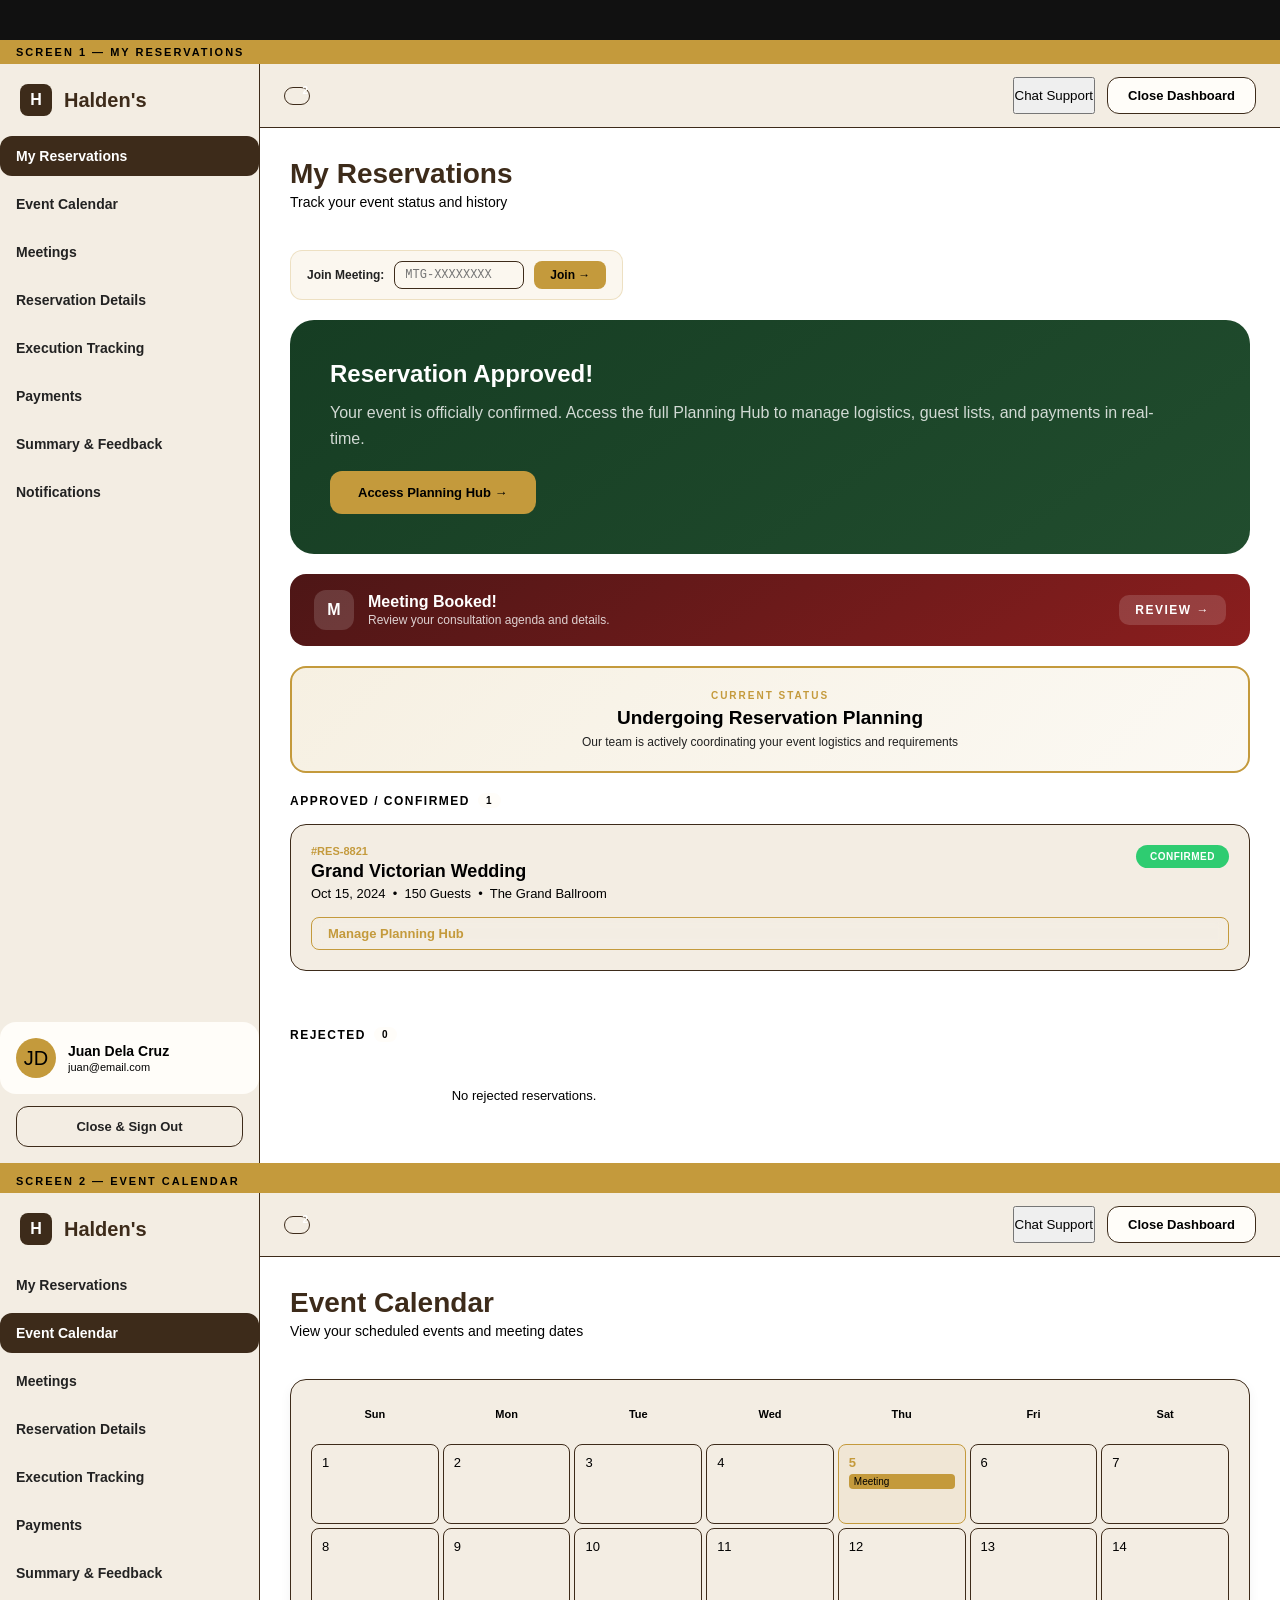
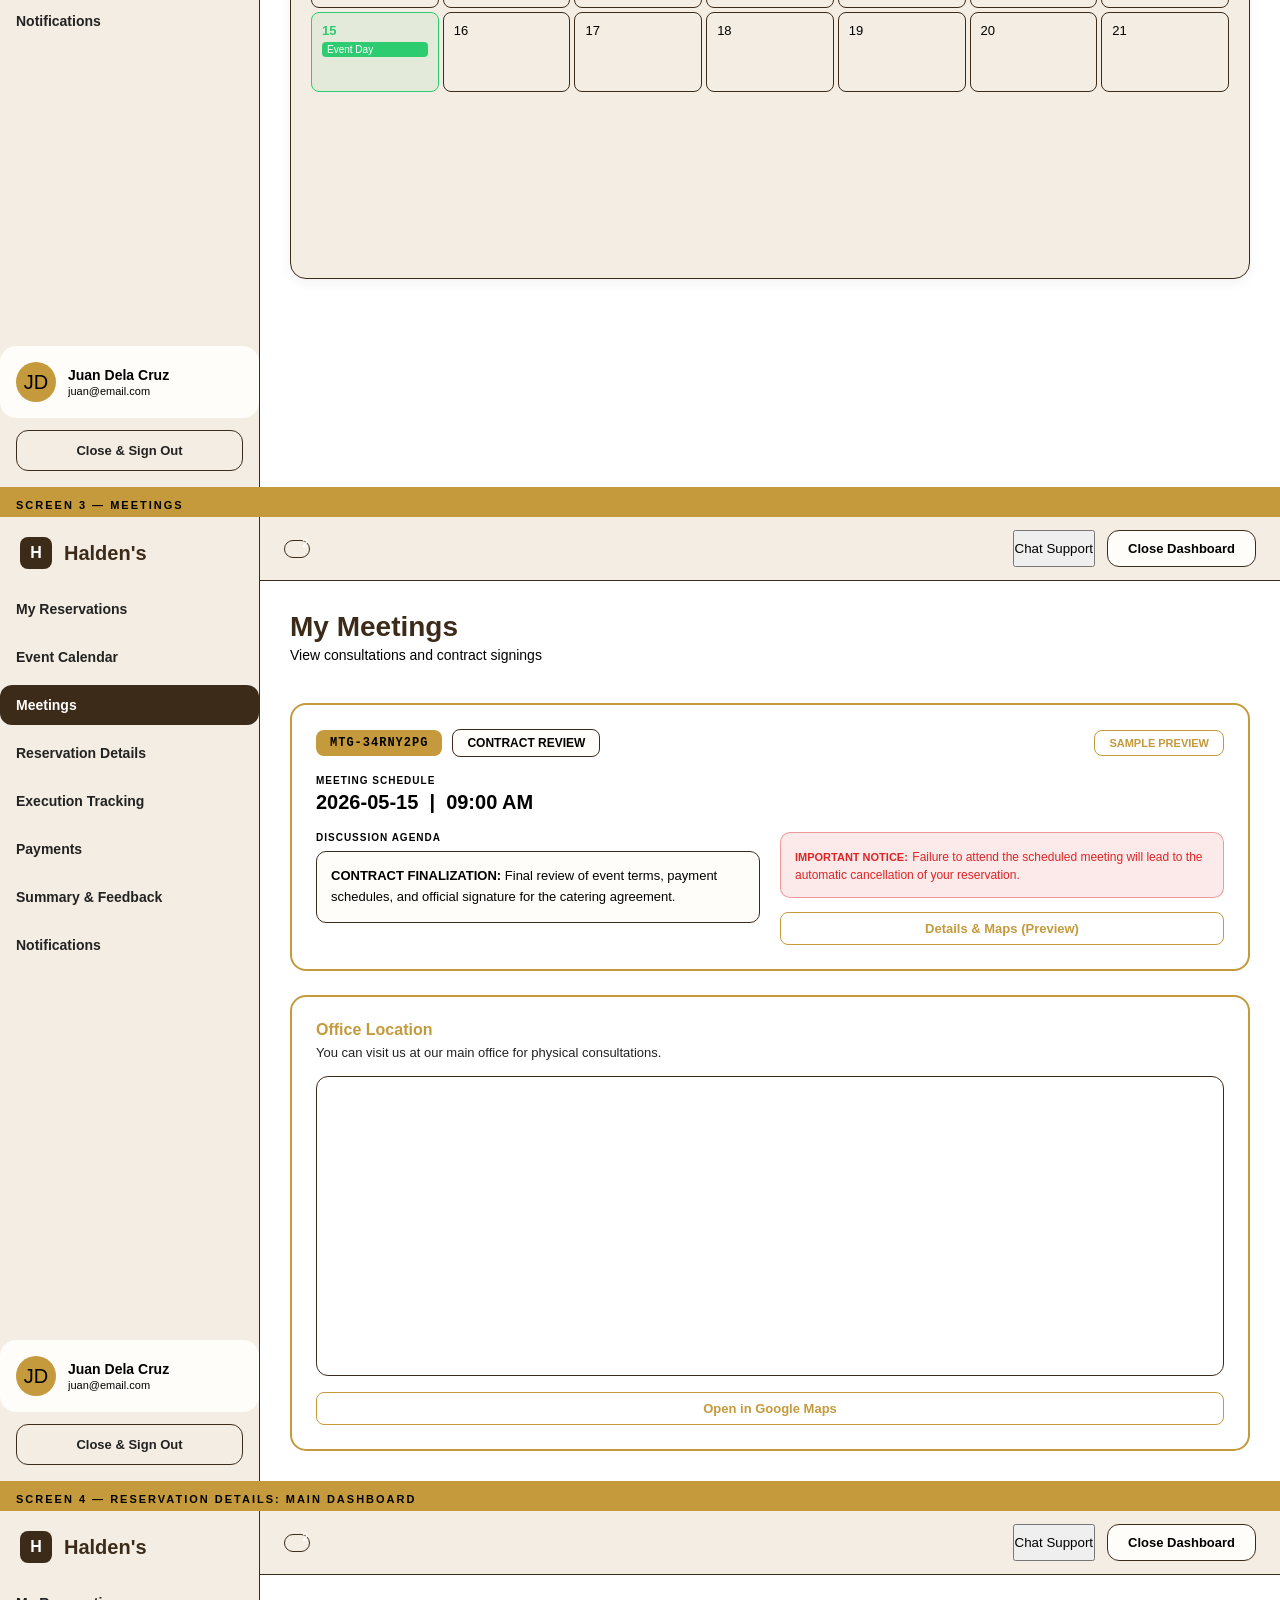
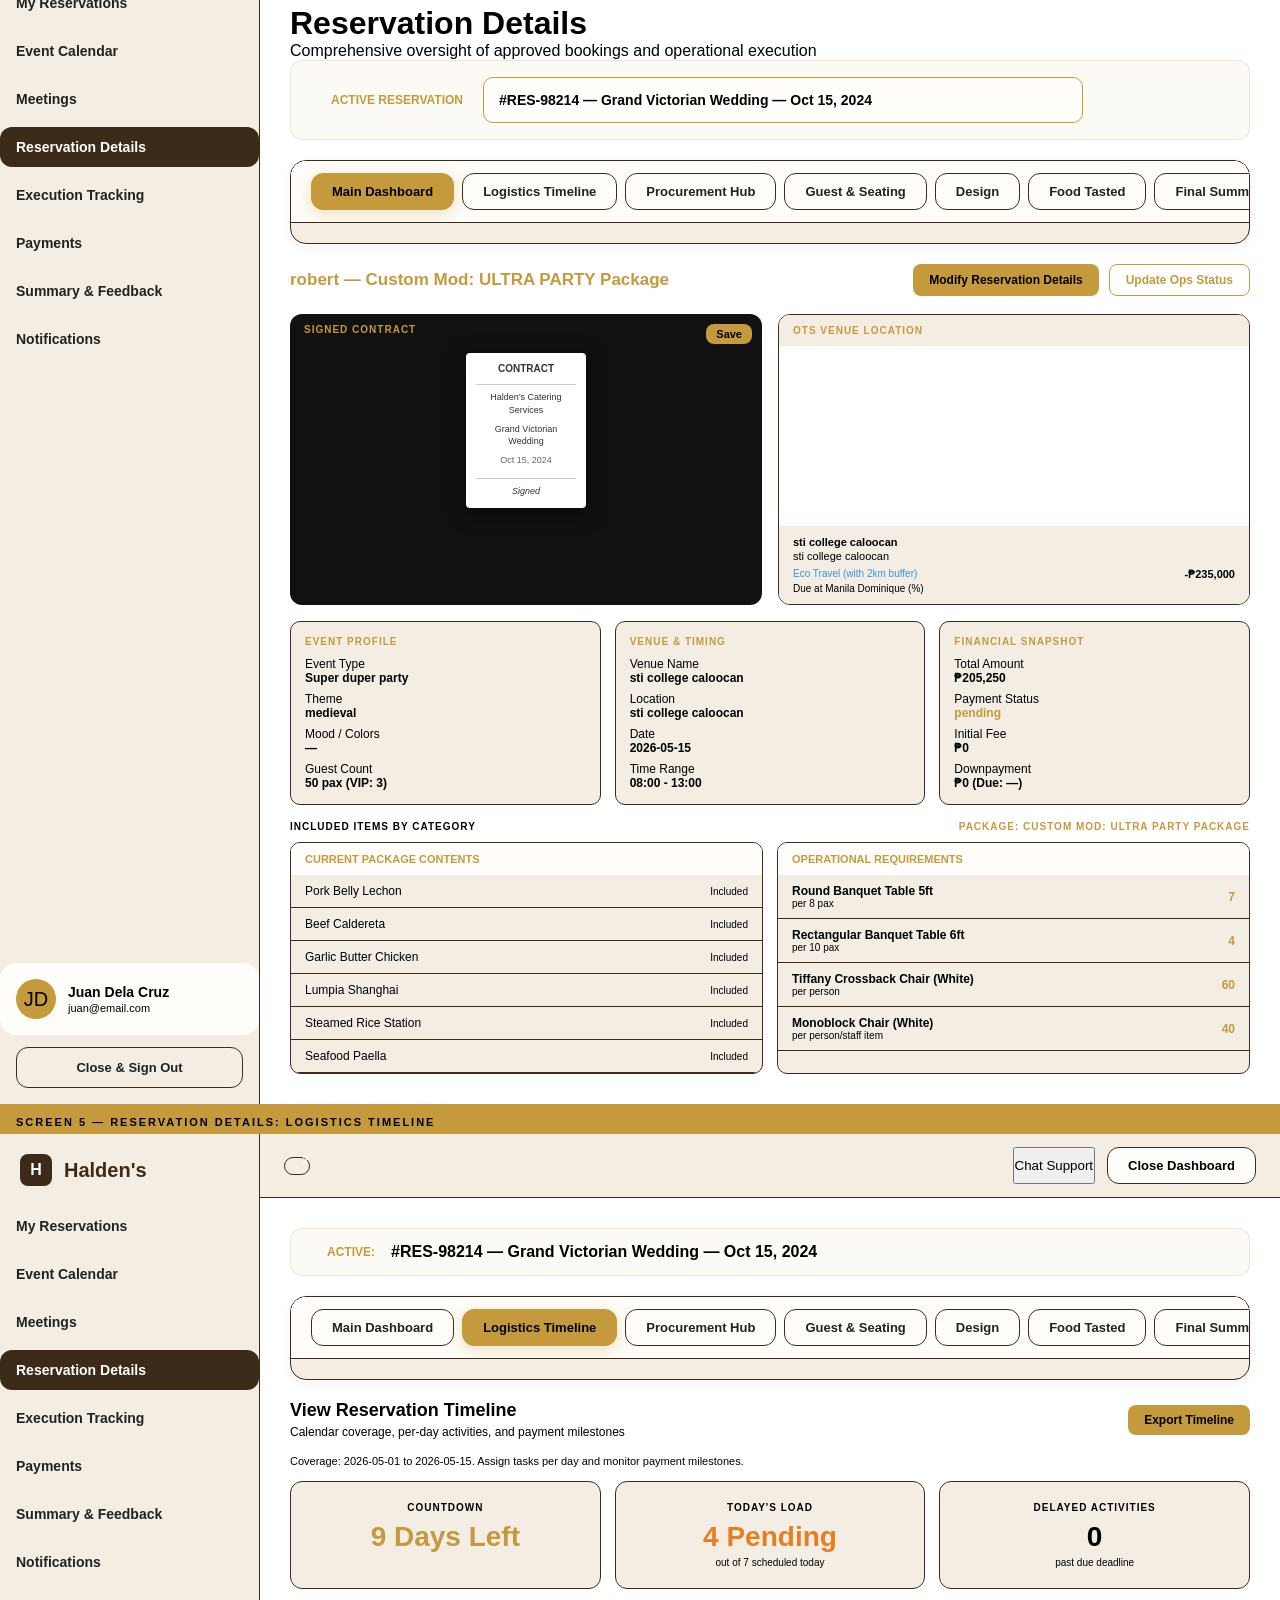
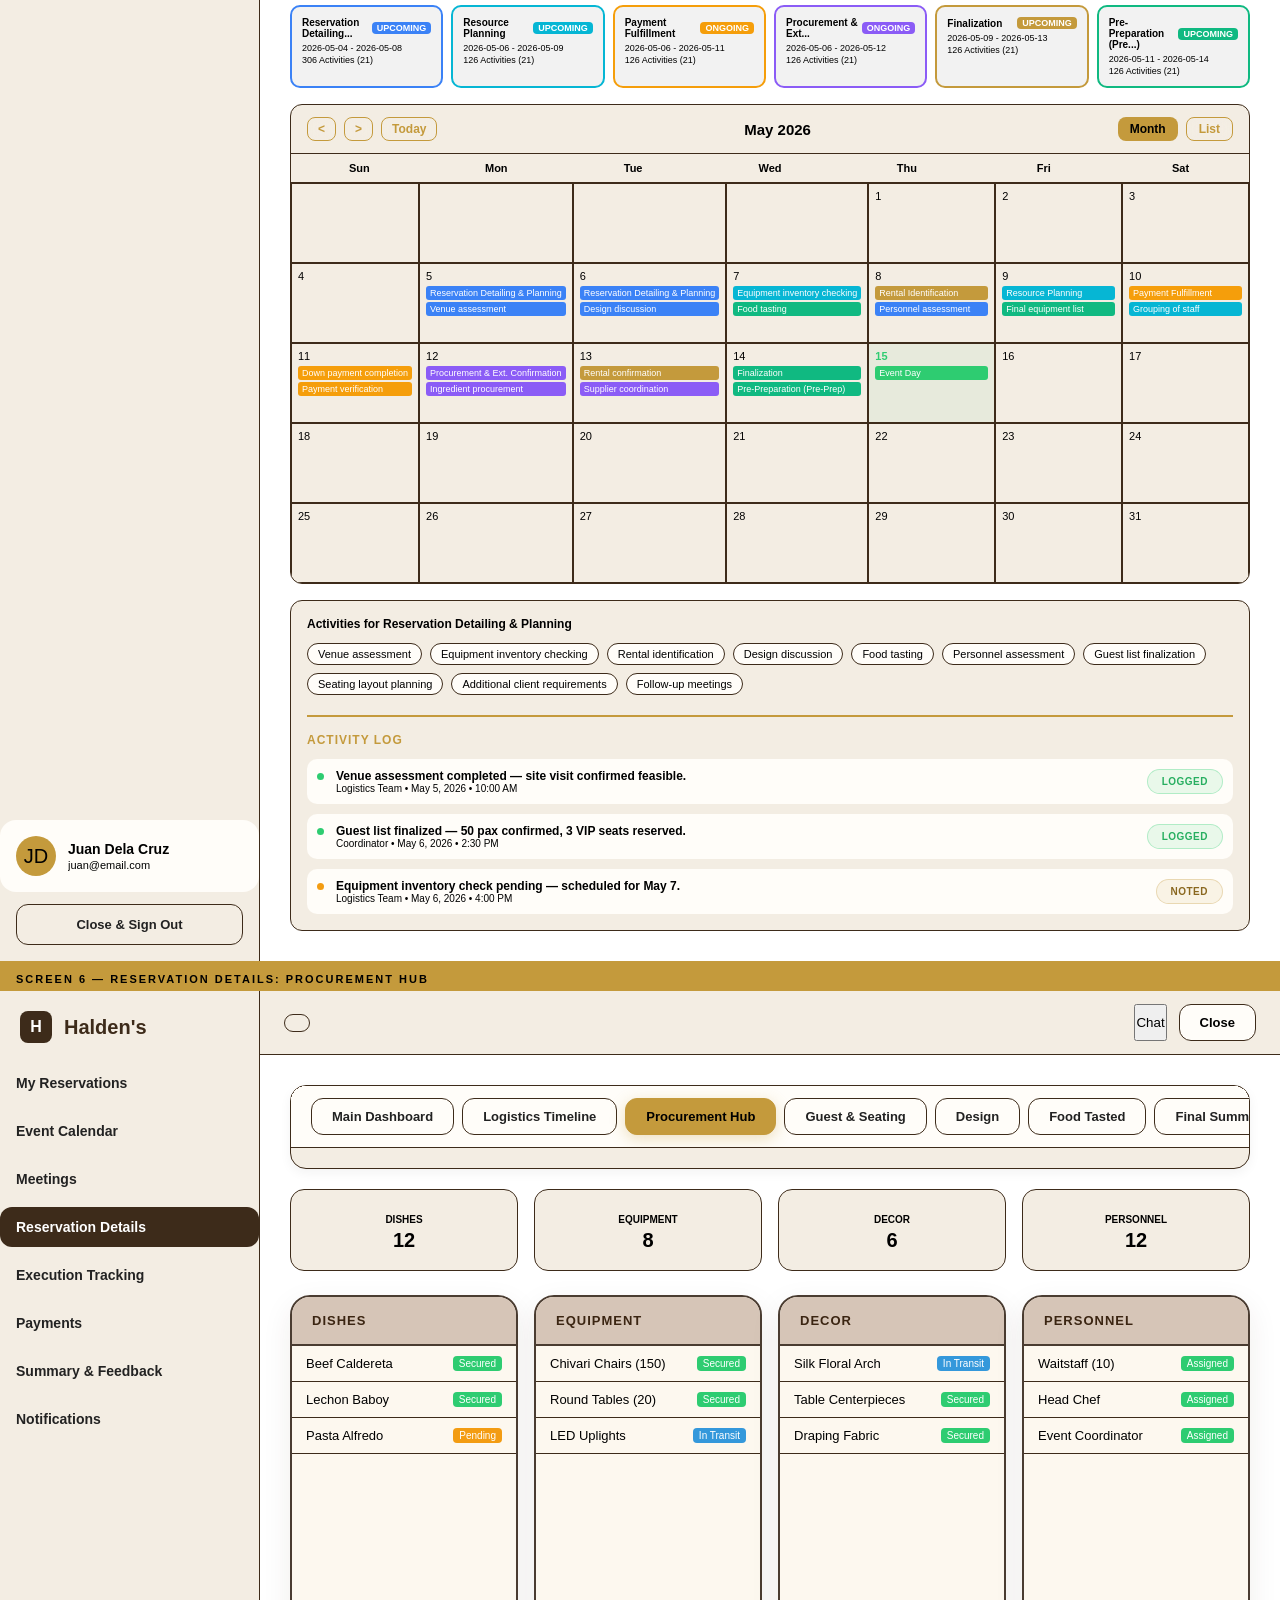
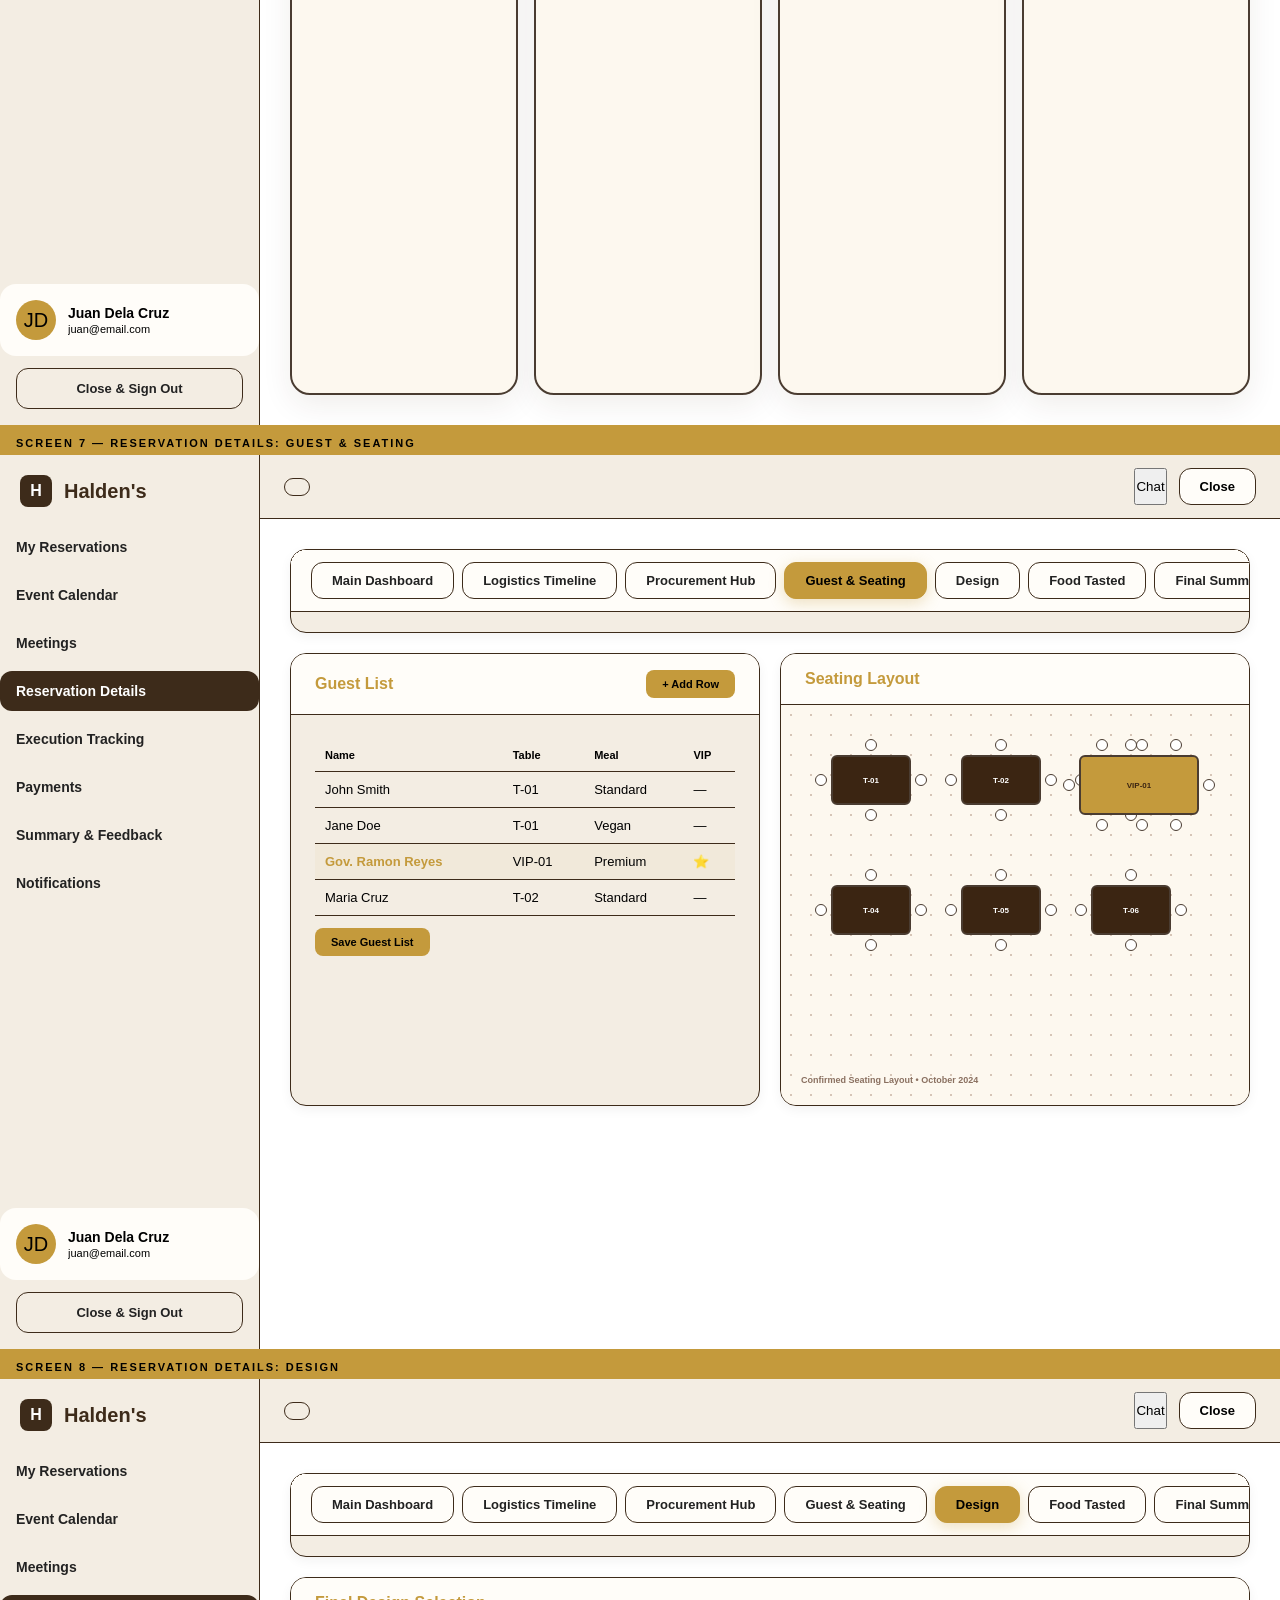
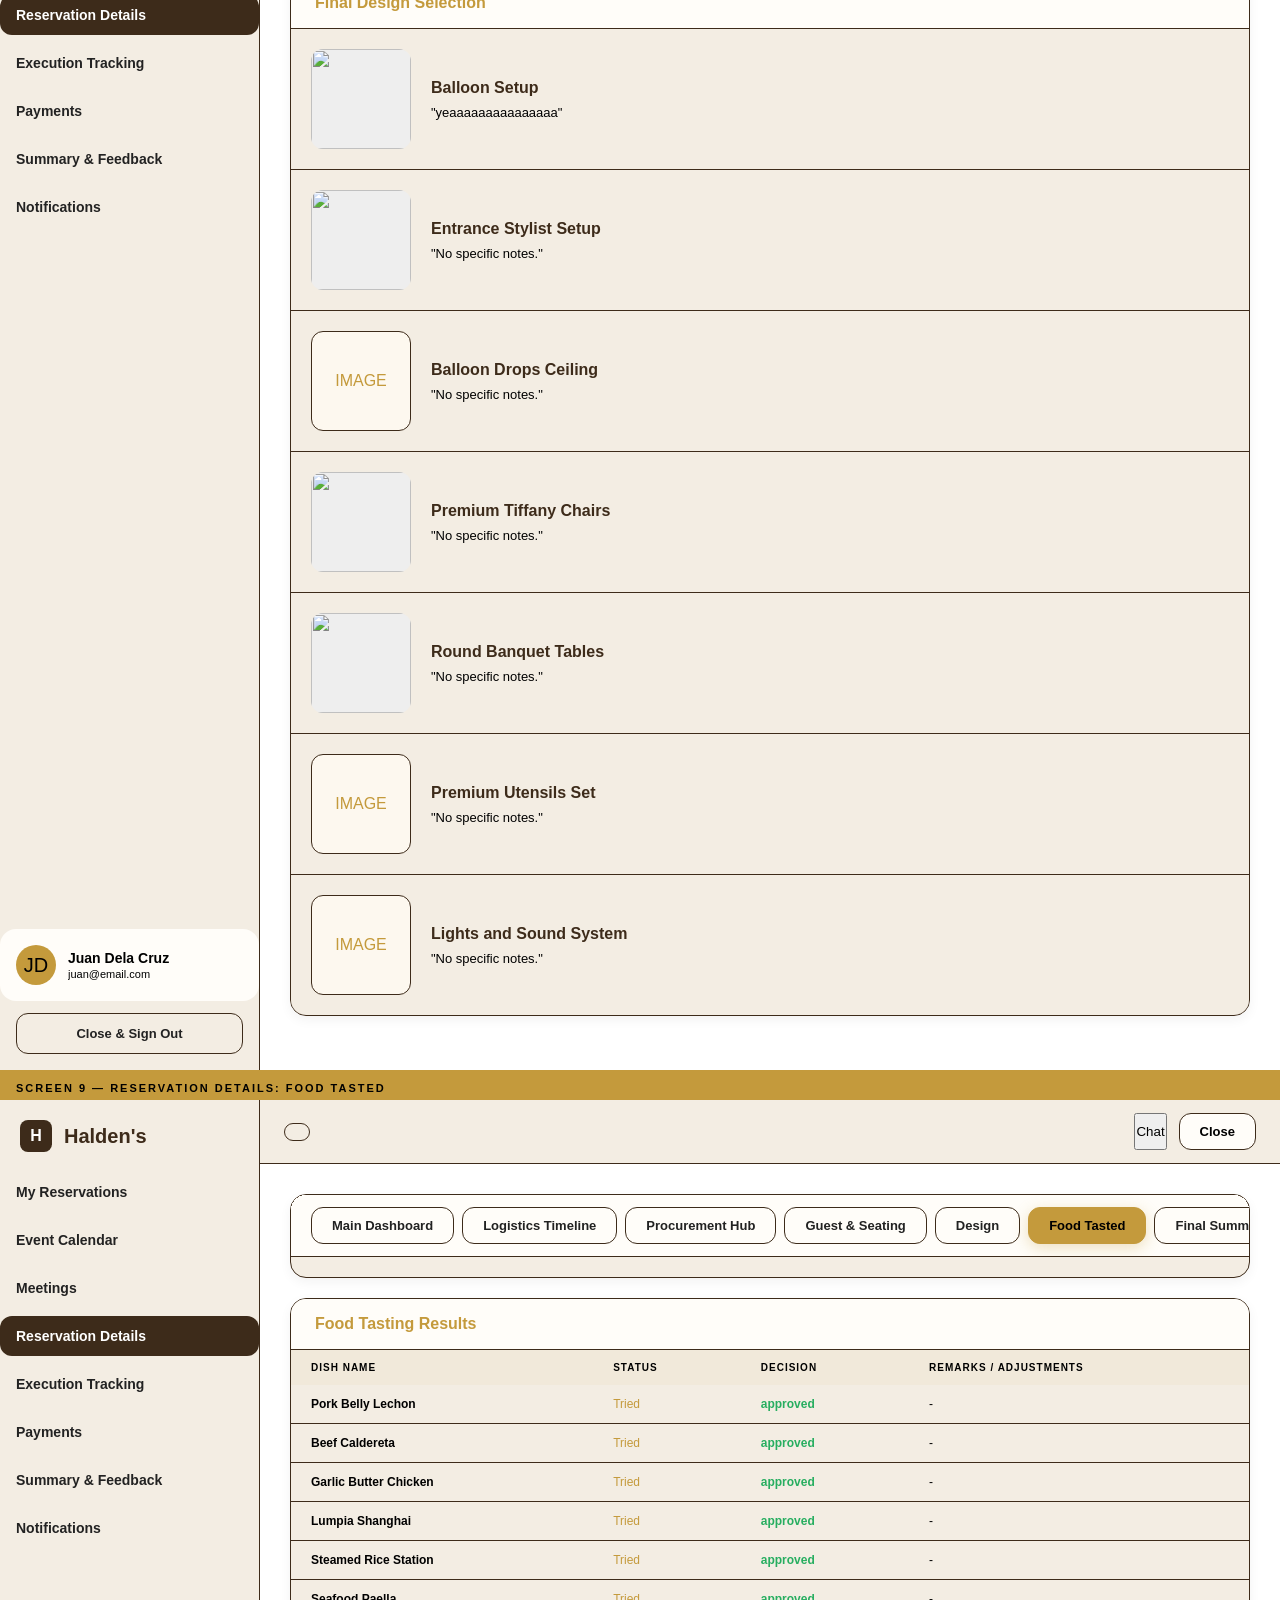
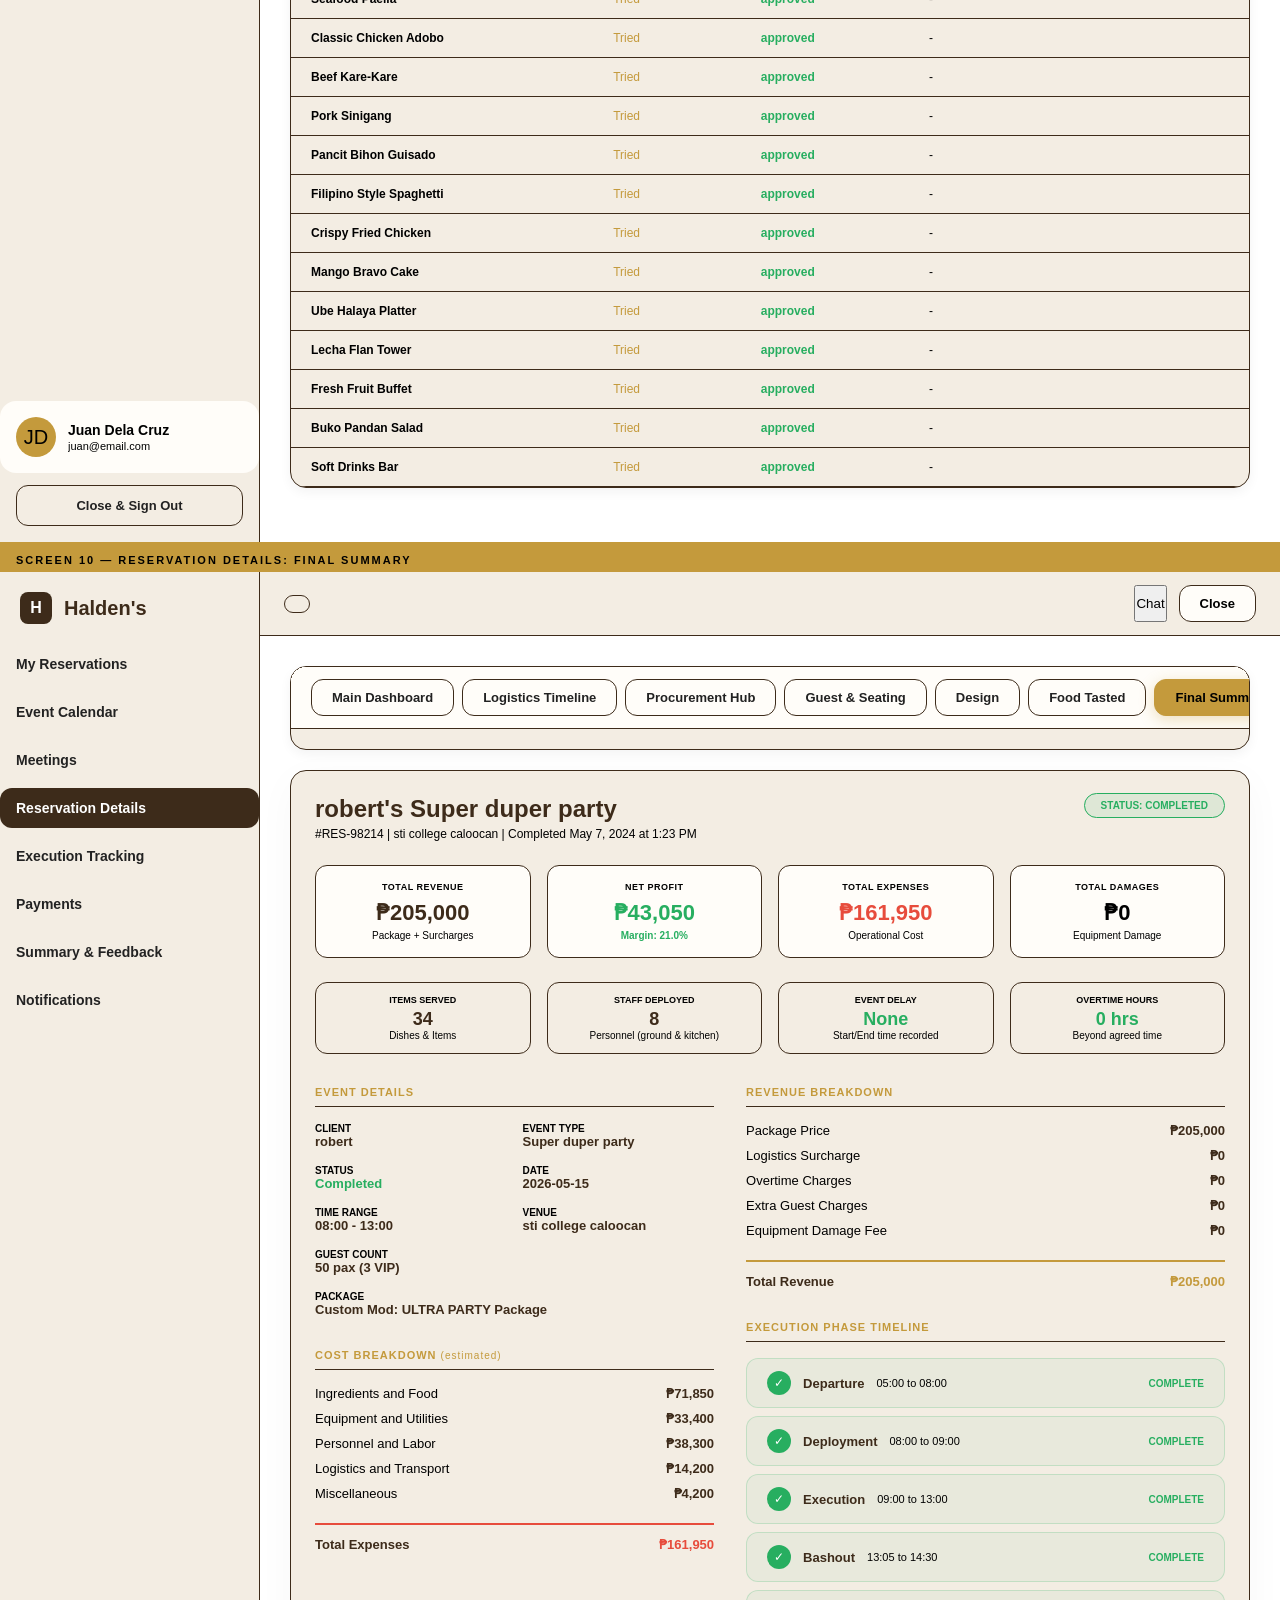
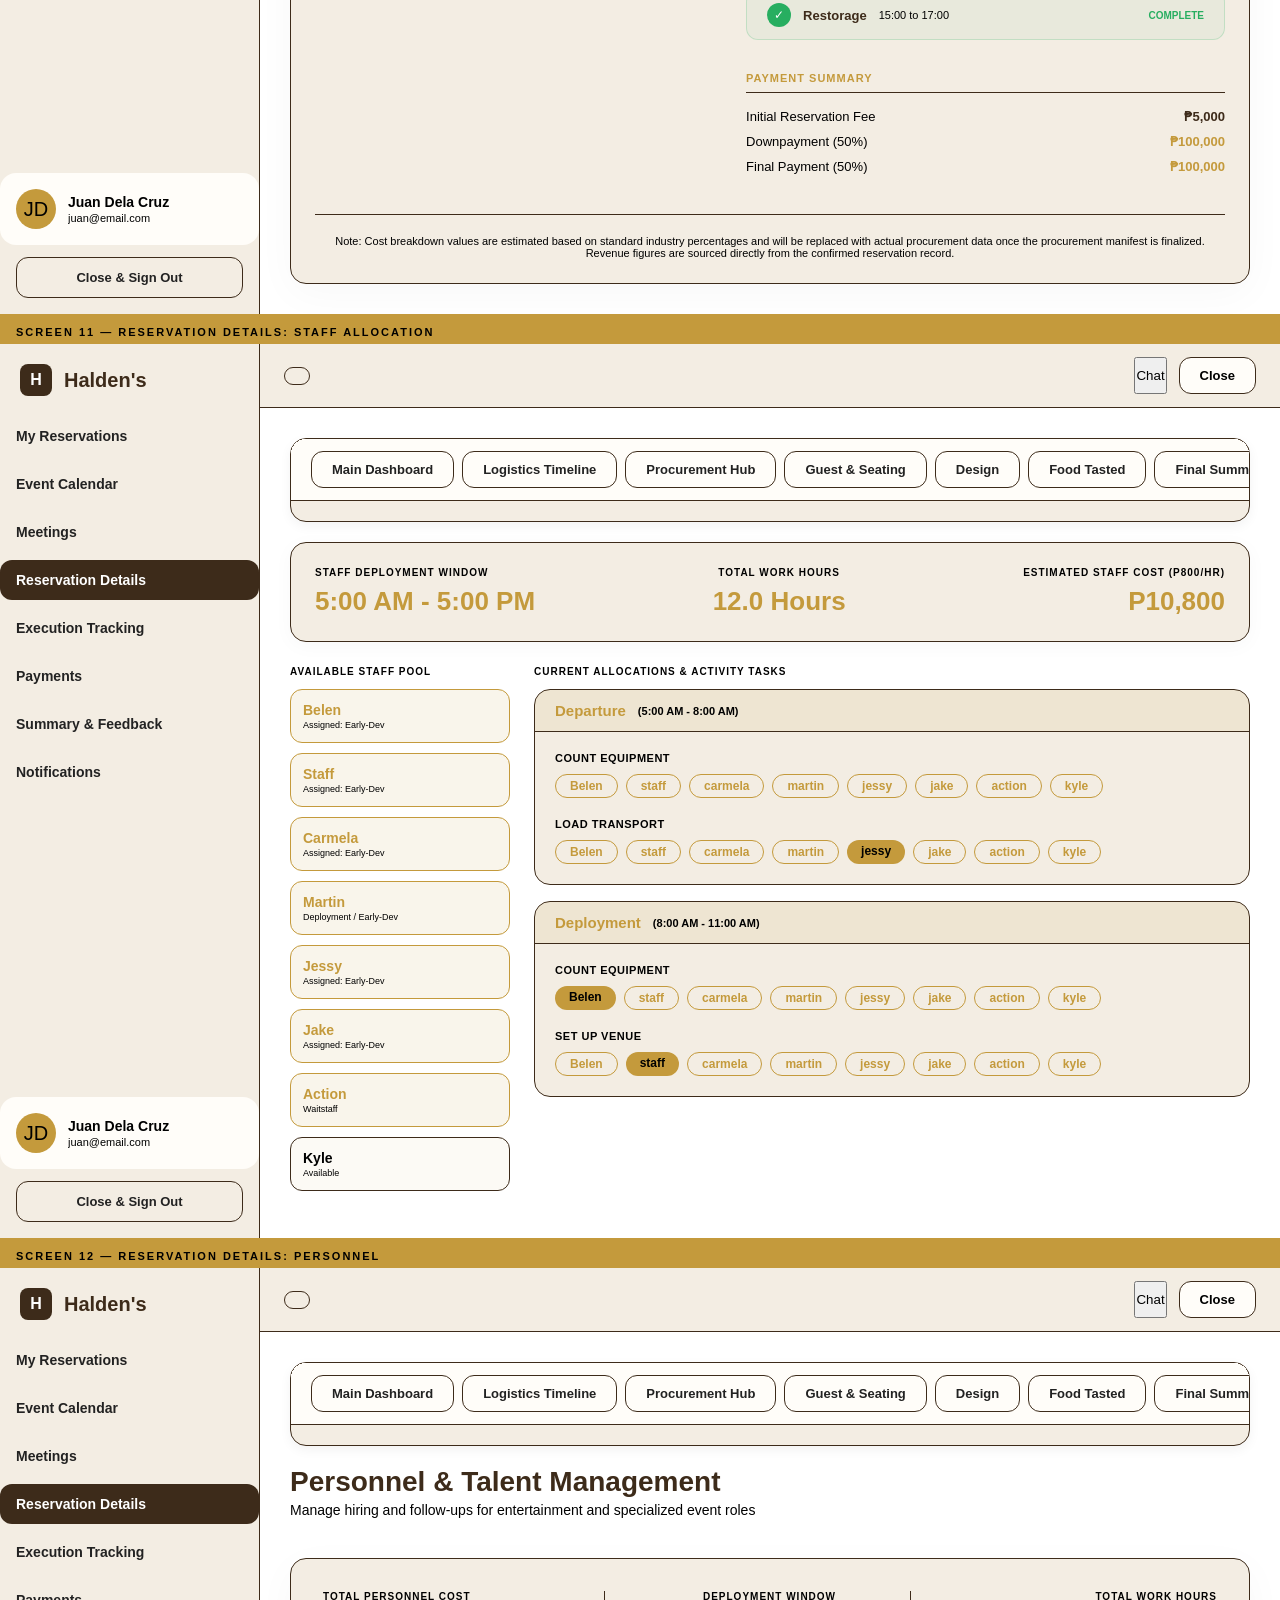
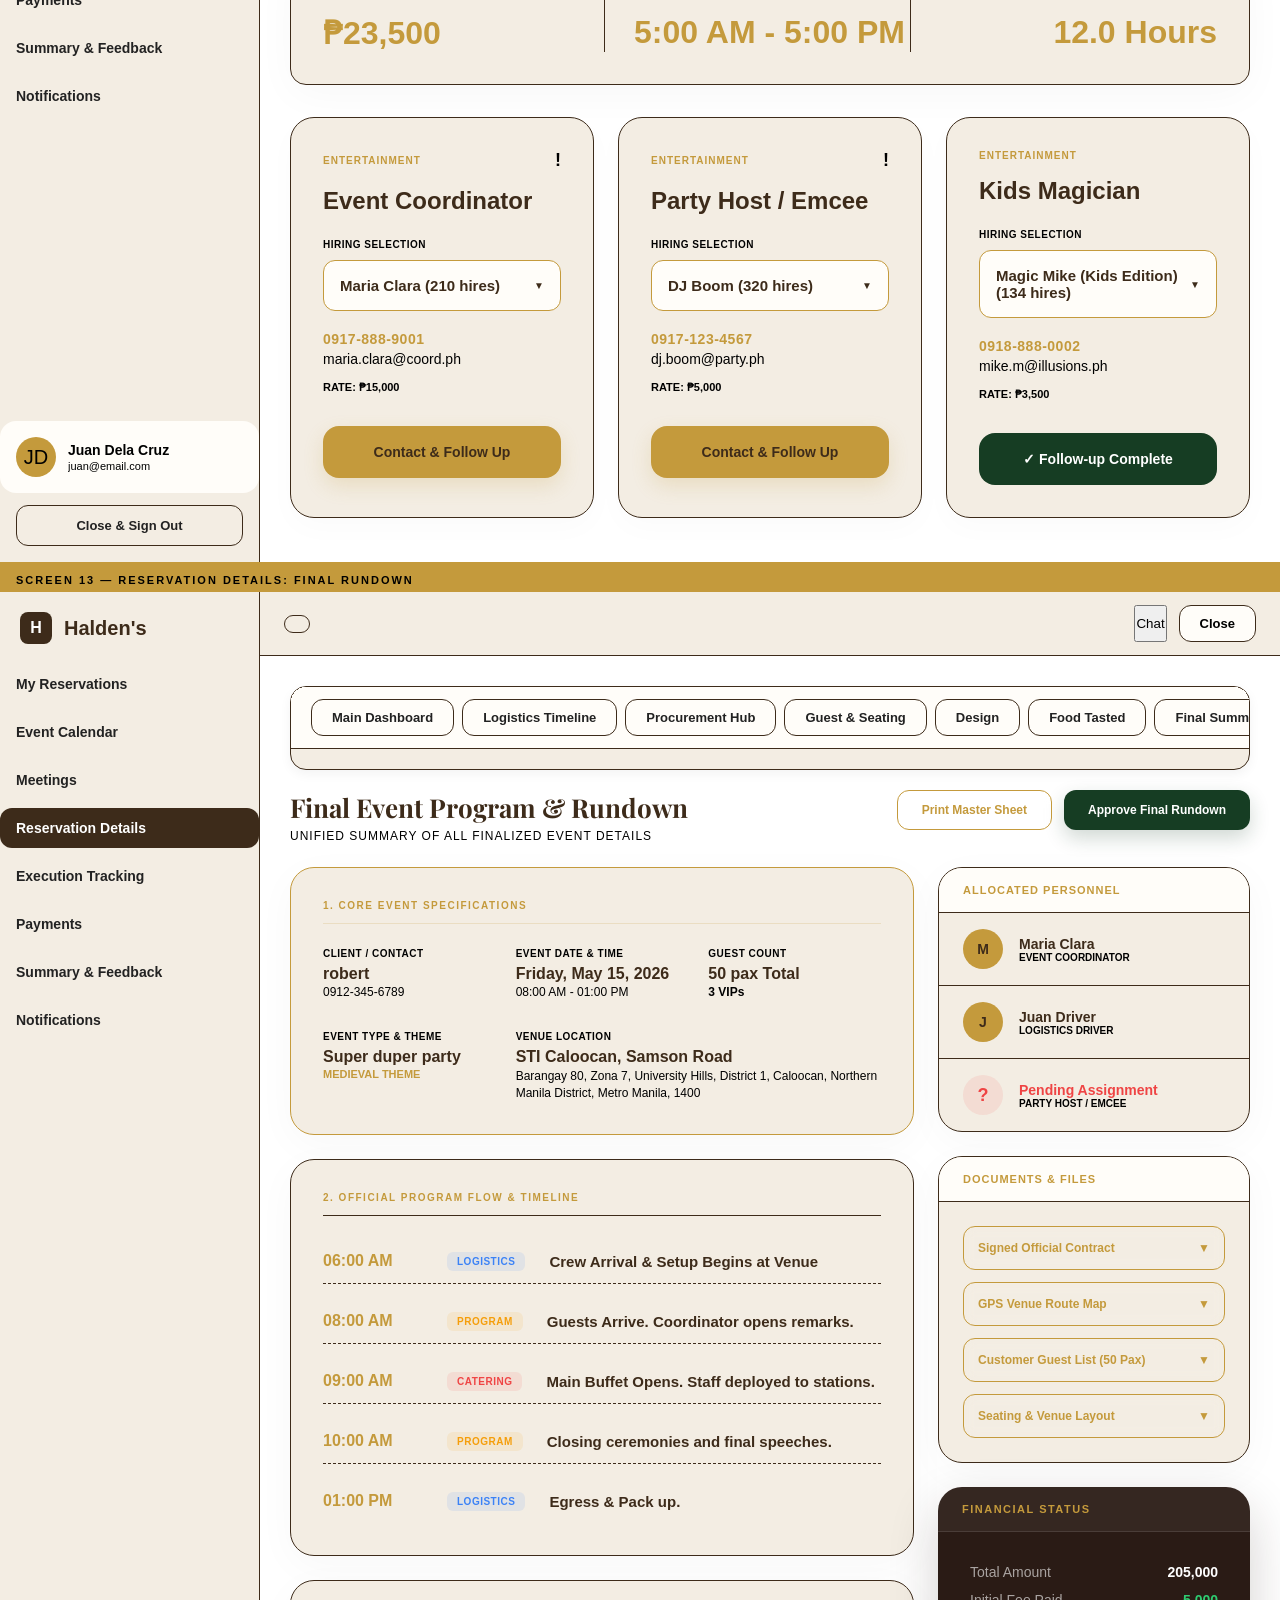
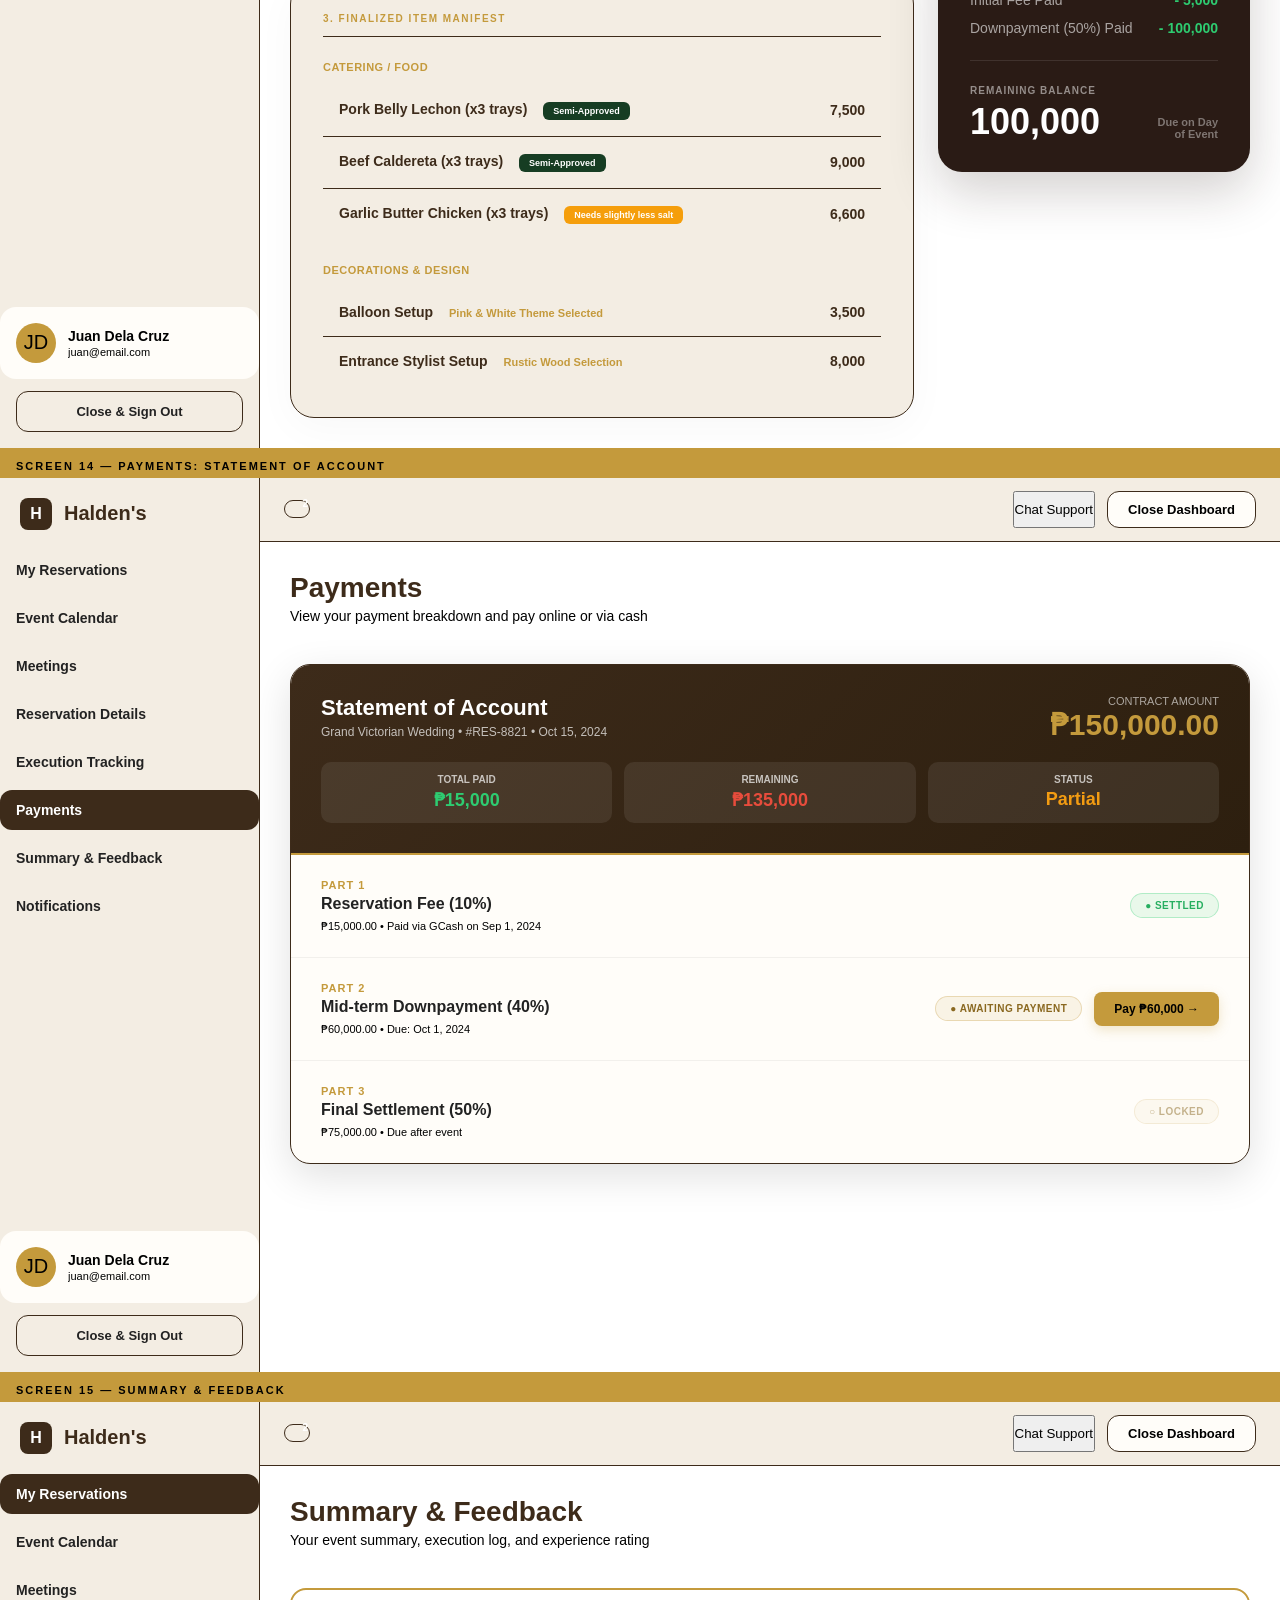
==== commit 4c3f6aa1: "Add files via upload" ====
--- a/index.html
+++ b/index.html
@@ -93,11 +93,13 @@
 .guest-list-card { background: #fdf8ef; border: 2px solid #4a3c31; border-radius: 20px; padding: 24px; }
 .guest-row { display: flex; gap: 10px; margin-bottom: 12px; }
 .guest-input { flex: 1; background: #fff; border: 2px solid #4a3c31; border-radius: 8px; padding: 10px 14px; font-size: 13px; font-weight: 600; }
-.seating-visual { background: #fdf8ef; border: 2px solid #4a3c31; border-radius: 24px; padding: 40px; position: relative; min-height: 600px; background-image: radial-gradient(#d6c5b7 1px, transparent 1px); background-size: 20px 20px; }
+.seating-visual { background: #fdf8ef; border: 2px solid #4a3c31; border-radius: 24px; padding: 40px; position: relative; min-height: 500px; background-image: radial-gradient(#d6c5b7 1px, transparent 1px); background-size: 20px 20px; overflow: hidden; }
 .table-group { position: absolute; display: flex; flex-direction: column; align-items: center; gap: 15px; }
-.table-main { width: 100px; height: 60px; background: #3b2512; border: 2px solid #c49a3c; border-radius: 10px; display: flex; align-items: center; justify-content: center; color: #fff; font-size: 10px; font-weight: 800; position: relative; }
-.chair-dot { width: 10px; height: 10px; background: #c49a3c; border-radius: 50%; position: absolute; }
-.chair-t { top: -15px; } .chair-b { bottom: -15px; } .chair-l { left: -15px; } .chair-r { right: -15px; }
+.table-main { width: 80px; height: 50px; background: #3b2512; border: 2px solid #4a3c31; border-radius: 6px; display: flex; align-items: center; justify-content: center; color: #fff; font-size: 8px; font-weight: 800; position: relative; }
+.chair-dot { width: 12px; height: 12px; background: #fff; border: 1.5px solid #4a3c31; border-radius: 50%; position: absolute; }
+.chair-t { top: -18px; } .chair-b { bottom: -18px; } .chair-l { left: -18px; } .chair-r { right: -18px; }
+.chair-t2 { top: -18px; left: 15px; } .chair-t3 { top: -18px; right: 15px; }
+.chair-b2 { bottom: -18px; left: 15px; } .chair-b3 { bottom: -18px; right: 15px; }
 </style>
 <script>
   // Force light theme for figma preview regardless of localStorage
@@ -814,11 +816,37 @@
           <button class="btn-primary" style="font-size:11px;margin-top:12px">Save Guest List</button></div>
         </div>
         <div class="panel"><div class="panel-hdr"><div class="panel-title">Seating Layout</div></div>
-          <div class="panel-body">
-            <div style="background:var(--bg3);height:400px;border-radius:12px;display:flex;align-items:center;justify-content:center;flex-direction:column;gap:12px;color:var(--text-dim)">
-              <div style="font-size:40px"></div>
-              <div style="font-size:13px;font-weight:600">Seating Layout</div>
-              <div style="font-size:12px;text-align:center;max-width:200px">Visual seating chart is generated after guest list is finalized.</div>
+          <div class="panel-body" style="padding:0">
+            <div class="seating-visual" style="border:none; border-radius:0; min-height:400px">
+              <div class="table-group" style="top:50px; left:50px;">
+                <div class="table-main">T-01<div class="chair-dot chair-t"></div><div class="chair-dot chair-b"></div><div class="chair-dot chair-l"></div><div class="chair-dot chair-r"></div></div>
+              </div>
+              <div class="table-group" style="top:50px; left:180px;">
+                <div class="table-main">T-02<div class="chair-dot chair-t"></div><div class="chair-dot chair-b"></div><div class="chair-dot chair-l"></div><div class="chair-dot chair-r"></div></div>
+              </div>
+              <div class="table-group" style="top:50px; left:310px;">
+                <div class="table-main">T-03<div class="chair-dot chair-t"></div><div class="chair-dot chair-b"></div><div class="chair-dot chair-l"></div><div class="chair-dot chair-r"></div></div>
+              </div>
+              
+              <div class="table-group" style="top:180px; left:50px;">
+                <div class="table-main">T-04<div class="chair-dot chair-t"></div><div class="chair-dot chair-b"></div><div class="chair-dot chair-l"></div><div class="chair-dot chair-r"></div></div>
+              </div>
+              <div class="table-group" style="top:180px; left:180px;">
+                <div class="table-main">T-05<div class="chair-dot chair-t"></div><div class="chair-dot chair-b"></div><div class="chair-dot chair-l"></div><div class="chair-dot chair-r"></div></div>
+              </div>
+              <div class="table-group" style="top:180px; left:310px;">
+                <div class="table-main">T-06<div class="chair-dot chair-t"></div><div class="chair-dot chair-b"></div><div class="chair-dot chair-l"></div><div class="chair-dot chair-r"></div></div>
+              </div>
+
+              <div class="table-group" style="top:50px; right:50px;">
+                <div class="table-main" style="background:#c49a3c; color:#3b2512; width:120px; height:60px">VIP-01
+                  <div class="chair-dot chair-t" style="left:15px"></div><div class="chair-dot chair-t" style="left:55px"></div><div class="chair-dot chair-t" style="right:15px"></div>
+                  <div class="chair-dot chair-b" style="left:15px"></div><div class="chair-dot chair-b" style="left:55px"></div><div class="chair-dot chair-b" style="right:15px"></div>
+                  <div class="chair-dot chair-l"></div><div class="chair-dot chair-r"></div>
+                </div>
+              </div>
+
+              <div style="position:absolute; bottom:20px; left:20px; font-size:9px; color:#8a7060; font-weight:700">Confirmed Seating Layout • October 2024</div>
             </div>
           </div>
         </div>
@@ -1758,9 +1786,9 @@
 </div>
 
 <!-- ================================================================ -->
-<!-- SCREEN 17 — NOTIFICATIONS -->
-<!-- ================================================================ -->
-<div class="figma-label">SCREEN 17 — Notifications</div>
+<!-- SCREEN 17 — RESERVATION ACTIVITY LOGS -->
+<!-- ================================================================ -->
+<div class="figma-label">SCREEN 17 — Reservation Activity Logs</div>
 <div class="figma-screen">
   <div class="sidebar-fixed">
     <div class="dash-brand" style="padding:20px"><div class="dash-brand-icon">H</div><span>Halden's</span></div>
@@ -1772,7 +1800,7 @@
       <div class="dash-nav-item">Execution Tracking</div>
       <div class="dash-nav-item">Payments</div>
       <div class="dash-nav-item">Summary &amp; Feedback</div>
-      <div class="dash-nav-item active">Notifications</div>
+      <div class="dash-nav-item active">Activity Logs</div>
     </div>
     <div class="dash-user" style="margin-top:auto;padding:16px">
       <div class="dash-user-ava">JD</div>
@@ -1783,15 +1811,137 @@
   <div class="screen-content">
     <div class="topbar"><button class="dash-notif-btn"><span class="dn-bell"></span><span class="dn-badge">2</span></button><div style="display:flex;gap:12px"><button class="dash-chat-btn-top"> Chat Support</button><button class="dash-close"> Close Dashboard</button></div></div>
     <div style="padding:30px">
-      <div class="dash-hdr"><h1>Action Items</h1><p>Pending tasks that require your attention</p></div>
-      <div style="display:flex;flex-direction:column;gap:14px">
-        <div style="padding:20px;border-radius:16px;background:rgba(231,76,60,0.07);border:1px solid rgba(231,76,60,0.3);display:flex;justify-content:space-between;align-items:center">
-          <div><div style="font-weight:700;color:#e74c3c;font-size:15px"> Confirm Final Beverage List</div><div style="font-size:13px;color:var(--text-mid);margin-top:4px">Admin is requesting your approval on the final beverage selections before procurement is closed.</div><div style="font-size:11px;color:var(--text-dim);margin-top:6px">Posted: Oct 4, 2024 • Priority: High</div></div>
-          <button class="btn-primary" style="margin-left:20px;white-space:nowrap">Respond →</button>
-        </div>
-        <div style="padding:20px;border-radius:16px;background:rgba(241,196,15,0.07);border:1px solid rgba(241,196,15,0.3);display:flex;justify-content:space-between;align-items:center">
-          <div><div style="font-weight:700;color:#e67e22;font-size:15px"> Review Updated Seating Layout</div><div style="font-size:13px;color:var(--text-mid);margin-top:4px">A revised seating chart has been uploaded by your coordinator. Please review and confirm or request changes.</div><div style="font-size:11px;color:var(--text-dim);margin-top:6px">Posted: Oct 3, 2024 • Priority: Medium</div></div>
-          <button class="btn-outline" style="margin-left:20px;white-space:nowrap">View Layout →</button>
+      <div class="dash-hdr">
+        <h1>Reservation Activity Logs</h1>
+        <p>A complete chronological record of all actions taken for your reservation</p>
+      </div>
+
+      <div style="background:var(--bg2); border:1px solid var(--border); border-radius:24px; overflow:hidden; box-shadow:0 10px 40px rgba(0,0,0,0.03)">
+        <div style="padding:20px 24px; border-bottom:1px solid var(--border); background:var(--bg3); display:flex; justify-content:space-between; align-items:center;">
+          <div style="font-size:11px; font-weight:800; color:var(--gold); text-transform:uppercase; letter-spacing:1px;">Event Timeline Record</div>
+          <div style="font-size:10px; color:var(--text-dim); font-weight:700;">RES #8821 • robert's Event</div>
+        </div>
+
+        <div style="display:flex; flex-direction:column;">
+          <!-- Log Entry 1 -->
+          <div style="padding:24px; border-bottom:1px solid var(--border); display:flex; gap:20px;">
+            <div style="width:120px; flex-shrink:0;">
+              <div style="font-size:12px; font-weight:800; color:var(--brown);">May 10, 2026</div>
+              <div style="font-size:10px; color:var(--text-dim); margin-top:2px;">02:30 PM</div>
+            </div>
+            <div style="flex:1;">
+              <div style="font-size:14px; font-weight:700; color:var(--brown); margin-bottom:4px;">Procurement Finalized</div>
+              <div style="font-size:13px; color:var(--text-dim); line-height:1.5;">Our logistics team has successfully secured all ingredients and equipment for your event. The reservation is now moving into the final coordination phase.</div>
+            </div>
+          </div>
+
+          <!-- Log Entry 2 -->
+          <div style="padding:24px; border-bottom:1px solid var(--border); display:flex; gap:20px;">
+            <div style="width:120px; flex-shrink:0;">
+              <div style="font-size:12px; font-weight:800; color:var(--brown);">May 08, 2026</div>
+              <div style="font-size:10px; color:var(--text-dim); margin-top:2px;">11:15 AM</div>
+            </div>
+            <div style="flex:1;">
+              <div style="font-size:14px; font-weight:700; color:var(--brown); margin-bottom:4px;">Design Approval Received</div>
+              <div style="font-size:13px; color:var(--text-dim); line-height:1.5;">You have approved the <b>Medieval Theme</b> layout and decoration palette. Styling crew has been booked.</div>
+            </div>
+          </div>
+
+          <!-- Log Entry 3 -->
+          <div style="padding:24px; border-bottom:1px solid var(--border); display:flex; gap:20px;">
+            <div style="width:120px; flex-shrink:0;">
+              <div style="font-size:12px; font-weight:800; color:var(--brown);">May 05, 2026</div>
+              <div style="font-size:10px; color:var(--text-dim); margin-top:2px;">09:00 AM</div>
+            </div>
+            <div style="flex:1;">
+              <div style="font-size:14px; font-weight:700; color:var(--brown); margin-bottom:4px;">Downpayment Confirmed</div>
+              <div style="font-size:13px; color:var(--text-dim); line-height:1.5;">We have received your 50% downpayment (₱100,000) via PayMongo. Your reservation is now officially locked in the system.</div>
+            </div>
+          </div>
+
+          <!-- Log Entry 4 -->
+          <div style="padding:24px; border-bottom:1px solid var(--border); display:flex; gap:20px;">
+            <div style="width:120px; flex-shrink:0;">
+              <div style="font-size:12px; font-weight:800; color:var(--brown);">May 02, 2026</div>
+              <div style="font-size:10px; color:var(--text-dim); margin-top:2px;">04:45 PM</div>
+            </div>
+            <div style="flex:1;">
+              <div style="font-size:14px; font-weight:700; color:var(--brown); margin-bottom:4px;">Meeting Successfully Completed</div>
+              <div style="font-size:13px; color:var(--text-dim); line-height:1.5;">The <b>Contract Finalization</b> meeting with your coordinator has concluded. All event specifications have been recorded.</div>
+            </div>
+          </div>
+
+          <!-- Log Entry 5 -->
+          <div style="padding:24px; border-bottom:1px solid var(--border); display:flex; gap:20px;">
+            <div style="width:120px; flex-shrink:0;">
+              <div style="font-size:12px; font-weight:800; color:var(--brown);">Apr 30, 2026</div>
+              <div style="font-size:10px; color:var(--text-dim); margin-top:2px;">03:15 PM</div>
+            </div>
+            <div style="flex:1;">
+              <div style="font-size:14px; font-weight:700; color:var(--brown); margin-bottom:4px;">Guest List & Seating Uploaded</div>
+              <div style="font-size:13px; color:var(--text-dim); line-height:1.5;">You have successfully uploaded the final guest list (50 Pax). Our coordination team is now mapping the seating arrangement to the venue layout.</div>
+            </div>
+          </div>
+
+          <!-- Log Entry 6 -->
+          <div style="padding:24px; border-bottom:1px solid var(--border); display:flex; gap:20px;">
+            <div style="width:120px; flex-shrink:0;">
+              <div style="font-size:12px; font-weight:800; color:var(--brown);">Apr 25, 2026</div>
+              <div style="font-size:10px; color:var(--text-dim); margin-top:2px;">01:30 PM</div>
+            </div>
+            <div style="flex:1;">
+              <div style="font-size:14px; font-weight:700; color:var(--brown); margin-bottom:4px;">Food Tasting Feedback Received</div>
+              <div style="font-size:13px; color:var(--text-dim); line-height:1.5;">Thank you for your feedback! We have recorded your notes regarding the <b>Garlic Butter Chicken</b> (requested less salt). The chef has updated the recipe for the event.</div>
+            </div>
+          </div>
+
+          <!-- Log Entry 7 -->
+          <div style="padding:24px; border-bottom:1px solid var(--border); display:flex; gap:20px;">
+            <div style="width:120px; flex-shrink:0;">
+              <div style="font-size:12px; font-weight:800; color:var(--brown);">Apr 22, 2026</div>
+              <div style="font-size:10px; color:var(--text-dim); margin-top:2px;">10:00 AM</div>
+            </div>
+            <div style="flex:1;">
+              <div style="font-size:14px; font-weight:700; color:var(--brown); margin-bottom:4px;">Logistics Itinerary Shared</div>
+              <div style="font-size:13px; color:var(--text-dim); line-height:1.5;">The logistics department has released the preliminary transport and setup schedule. Departure from warehouse is set for 05:00 AM.</div>
+            </div>
+          </div>
+
+          <!-- Log Entry 8 -->
+          <div style="padding:24px; border-bottom:1px solid var(--border); display:flex; gap:20px;">
+            <div style="width:120px; flex-shrink:0;">
+              <div style="font-size:12px; font-weight:800; color:var(--brown);">Apr 20, 2026</div>
+              <div style="font-size:10px; color:var(--text-dim); margin-top:2px;">04:00 PM</div>
+            </div>
+            <div style="flex:1;">
+              <div style="font-size:14px; font-weight:700; color:var(--brown); margin-bottom:4px;">Venue Layout Confirmed</div>
+              <div style="font-size:13px; color:var(--text-dim); line-height:1.5;">STI College Caloocan venue dimensions have been verified. The equipment list has been adjusted to fit the designated party area.</div>
+            </div>
+          </div>
+
+          <!-- Log Entry 9 -->
+          <div style="padding:24px; border-bottom:1px solid var(--border); display:flex; gap:20px;">
+            <div style="width:120px; flex-shrink:0;">
+              <div style="font-size:12px; font-weight:800; color:var(--brown);">Apr 18, 2026</div>
+              <div style="font-size:10px; color:var(--text-dim); margin-top:2px;">09:30 AM</div>
+            </div>
+            <div style="flex:1;">
+              <div style="font-size:14px; font-weight:700; color:var(--brown); margin-bottom:4px;">Event Coordinator Assigned</div>
+              <div style="font-size:13px; color:var(--text-dim); line-height:1.5;"><b>Maria Clara</b> has been assigned as your lead event coordinator. She will be your primary point of contact for all logistics and execution details.</div>
+            </div>
+          </div>
+
+          <!-- Log Entry 10 -->
+          <div style="padding:24px; display:flex; gap:20px;">
+            <div style="width:120px; flex-shrink:0;">
+              <div style="font-size:12px; font-weight:800; color:var(--brown);">Apr 15, 2026</div>
+              <div style="font-size:10px; color:var(--text-dim); margin-top:2px;">10:00 AM</div>
+            </div>
+            <div style="flex:1;">
+              <div style="font-size:14px; font-weight:700; color:var(--brown); margin-bottom:4px;">Reservation Draft Created</div>
+              <div style="font-size:13px; color:var(--text-dim); line-height:1.5;">Your initial inquiry for the <b>ULTRA PARTY Package</b> has been received and a reservation record has been generated.</div>
+            </div>
+          </div>
         </div>
       </div>
     </div>
@@ -1860,255 +2010,5 @@
   </div>
 </div>
 
-<!-- ================================================================ -->
-<!-- SCREEN 11 — PROCUREMENT HUB -->
-<!-- ================================================================ -->
-<div class="figma-label">SCREEN 11 — Procurement Hub</div>
-<div class="figma-screen">
-  <div class="sidebar-fixed">
-    <div class="dash-brand" style="padding:20px"><div class="dash-brand-icon">H</div><span>Halden's</span></div>
-    <div class="dash-nav">
-      <div class="dash-nav-item">My Reservations</div>
-      <div class="dash-nav-item">Event Calendar</div>
-      <div class="dash-nav-item">Meetings</div>
-      <div class="dash-nav-item active">Reservation Details</div>
-      <div class="dash-nav-item">Execution Tracking</div>
-      <div class="dash-nav-item">Payments</div>
-      <div class="dash-nav-item">Summary &amp; Feedback</div>
-      <div class="dash-nav-item">Notifications</div>
-    </div>
-    <div class="dash-user" style="margin-top:auto;padding:16px">
-      <div class="dash-user-ava">JD</div>
-      <div class="dash-user-info"><div class="dash-user-name">Juan Dela Cruz</div><div class="dash-user-email">juan@email.com</div></div>
-    </div>
-    <div style="padding:0 16px 16px"><button class="btn-dash-logout"> Close &amp; Sign Out</button></div>
-  </div>
-  <div class="screen-content">
-    <div class="topbar"><button class="dash-notif-btn"><span class="dn-bell"></span><span class="dn-badge">2</span></button><div style="display:flex;gap:12px"><button class="dash-chat-btn-top"> Chat Support</button><button class="dash-close"> Close Dashboard</button></div></div>
-    
-    <div style="padding:32px">
-      <div style="display:flex; justify-content: space-between; align-items: center; margin-bottom: 24px;">
-        <h1 style="font-family:'Playfair Display', serif; font-size:28px; margin:0;">Reservation Details Handling</h1>
-        <div style="background:#fdf8ef; border:2px solid #4a3c31; border-radius:10px; padding:10px 20px; font-weight:700; font-size:13px; color:#3b2512;">
-          ACTIVE RESERVATION: <span style="color:#c49a3c;">robert — Super duper party (2026-05-12)</span> ▾
-        </div>
-      </div>
-
-      <div class="hub-tabs">
-        <div class="hub-tab">Main Dashboard</div>
-        <div class="hub-tab">Logistics Timeline</div>
-        <div class="hub-tab active">Procurement Hub</div>
-        <div class="hub-tab">Guest &amp; Seating</div>
-        <div class="hub-tab">Design</div>
-        <div class="hub-tab">Food Tasted</div>
-        <div class="hub-tab">Final Summary</div>
-        <div class="hub-tab">Staff Allocation</div>
-        <div class="hub-tab">Personnel</div>
-        <div class="hub-tab">Final Rundown</div>
-      </div>
-
-      <div class="metric-grid">
-        <div class="metric-card"><div class="metric-val">₱46,625</div><div class="metric-lbl">INGREDIENTS COST</div></div>
-        <div class="metric-card"><div class="metric-val">6</div><div class="metric-lbl">SUPPLIERS</div></div>
-        <div class="metric-card"><div class="metric-val">9</div><div class="metric-lbl">SHOPPING ITEMS</div></div>
-        <div class="metric-card"><div class="metric-val">₱28,000</div><div class="metric-lbl">DECOR COST</div></div>
-        <div class="metric-card"><div class="metric-val">₱15,000</div><div class="metric-lbl">PERSONNEL COST</div></div>
-        <div class="metric-card"><div class="metric-val">₱89,625</div><div class="metric-lbl">GRAND TOTAL</div></div>
-      </div>
-
-      <div class="procurement-grid">
-        <!-- DISHES & INGREDIENTS -->
-        <div class="proc-col">
-          <div class="proc-col-hdr">
-            <div class="proc-col-title">DISHES &amp; INGREDIENTS</div>
-            <div class="proc-col-sub">Catering supplies &amp; fresh produce</div>
-          </div>
-          <div style="flex:1">
-            <div class="po-block">
-              <div class="po-supplier">Meat Masters Inc.</div>
-              <div class="po-item"><span>12.50 kg Whole Pork Belly</span><span>₱8,750</span></div>
-              <div class="po-item"><span>15.00 kg Beef Sirloin Blocks</span><span>₱9,450</span></div>
-              <div class="po-item"><span>5.00 kg Ground Pork</span><span>₱1,850</span></div>
-              <div class="po-total">₱20,050</div>
-            </div>
-            <div class="po-block">
-              <div class="po-supplier">Green Valley Produce</div>
-              <div class="po-item"><span>5.00 kg Lemongrass &amp; Spices</span><span>₱1,200</span></div>
-              <div class="po-item"><span>8.00 kg Fresh Vegetables</span><span>₱2,100</span></div>
-              <div class="po-total">₱3,300</div>
-            </div>
-          </div>
-          <button class="btn-proc-action">Generate &amp; Export PO</button>
-        </div>
-
-        <!-- EVENT EQUIPMENT -->
-        <div class="proc-col">
-          <div class="proc-col-hdr">
-            <div class="proc-col-title">EVENT EQUIPMENT</div>
-            <div class="proc-col-sub">In-house physical assets</div>
-          </div>
-          <div style="flex:1; padding:16px;">
-            <div style="background:#fff; border:2px solid #4a3c31; border-radius:12px; padding:12px; margin-bottom:12px;">
-              <div style="font-weight:800; font-size:12px; margin-bottom:4px;">Premium Tiffany Chairs</div>
-              <div style="font-size:11px; color:#8a7060;">Quantity: 150 (Reserved)</div>
-            </div>
-            <div style="background:#fff; border:2px solid #4a3c31; border-radius:12px; padding:12px; margin-bottom:12px;">
-              <div style="font-weight:800; font-size:12px; margin-bottom:4px;">Round Banquet Tables</div>
-              <div style="font-size:11px; color:#8a7060;">Quantity: 15 (Reserved)</div>
-            </div>
-            <div style="background:#fff; border:2px solid #4a3c31; border-radius:12px; padding:12px; margin-bottom:12px;">
-              <div style="font-weight:800; font-size:12px; margin-bottom:4px;">Full Kitchen Mobile Set</div>
-              <div style="font-size:11px; color:#8a7060;">Logistics Status: Loaded</div>
-            </div>
-          </div>
-          <button class="btn-proc-action red">MARK COLUMN READIED</button>
-        </div>
-
-        <!-- AESTHETIC & DECOR -->
-        <div class="proc-col">
-          <div class="proc-col-hdr">
-            <div class="proc-col-title">AESTHETIC &amp; DECOR</div>
-            <div class="proc-col-sub">Freelance props setup</div>
-          </div>
-          <div style="flex:1; padding:16px;">
-            <div style="background:#fff; border:2px solid #4a3c31; border-radius:12px; padding:12px; margin-bottom:12px;">
-              <div style="font-weight:800; font-size:12px; margin-bottom:4px;">Balloon Arches (Ceiling)</div>
-              <div style="font-size:11px; color:#8a7060;">₱12,000 (Supplier: PartyJoy)</div>
-            </div>
-            <div style="background:#fff; border:2px solid #4a3c31; border-radius:12px; padding:12px; margin-bottom:12px;">
-              <div style="font-weight:800; font-size:12px; margin-bottom:4px;">Floral Arch Centerpiece</div>
-              <div style="font-size:11px; color:#8a7060;">₱16,000 (Supplier: Blooms&amp;Co)</div>
-            </div>
-          </div>
-          <button class="btn-proc-action green">PO SENT TO SUPPLIERS</button>
-        </div>
-
-        <!-- TALENT & PERSONNEL -->
-        <div class="proc-col">
-          <div class="proc-col-hdr">
-            <div class="proc-col-title">TALENT &amp; PERSONNEL</div>
-            <div class="proc-col-sub">Coordination &amp; staff</div>
-          </div>
-          <div style="flex:1; padding:16px;">
-            <div style="background:#fff; border:2px solid #4a3c31; border-radius:12px; padding:12px; margin-bottom:12px;">
-              <div style="font-weight:800; font-size:12px; margin-bottom:4px;">Event Coordinator</div>
-              <div style="font-size:11px; color:#27ae60; font-weight:700;">Locked &amp; Confirmed</div>
-            </div>
-            <div style="background:#fff; border:2px solid #4a3c31; border-radius:12px; padding:12px; margin-bottom:12px;">
-              <div style="font-weight:800; font-size:12px; margin-bottom:4px;">Acoustic Trio</div>
-              <div style="font-size:11px; color:#c49a3c; font-weight:700;">Pending Confirmation</div>
-            </div>
-          </div>
-          <button class="btn-proc-action red">MARK COLUMN READIED</button>
-        </div>
-      </div>
-    </div>
-  </div>
-</div>
-
-<!-- ================================================================ -->
-<!-- SCREEN 12 — GUEST & SEATING -->
-<!-- ================================================================ -->
-<div class="figma-label">SCREEN 12 — Guest &amp; Seating</div>
-<div class="figma-screen">
-  <div class="sidebar-fixed">
-    <div class="dash-brand" style="padding:20px"><div class="dash-brand-icon">H</div><span>Halden's</span></div>
-    <div class="dash-nav">
-      <div class="dash-nav-item">My Reservations</div>
-      <div class="dash-nav-item">Event Calendar</div>
-      <div class="dash-nav-item">Meetings</div>
-      <div class="dash-nav-item active">Reservation Details</div>
-      <div class="dash-nav-item">Execution Tracking</div>
-      <div class="dash-nav-item">Payments</div>
-      <div class="dash-nav-item">Summary &amp; Feedback</div>
-      <div class="dash-nav-item">Notifications</div>
-    </div>
-    <div class="dash-user" style="margin-top:auto;padding:16px">
-      <div class="dash-user-ava">JD</div>
-      <div class="dash-user-info"><div class="dash-user-name">Juan Dela Cruz</div><div class="dash-user-email">juan@email.com</div></div>
-    </div>
-    <div style="padding:0 16px 16px"><button class="btn-dash-logout"> Close &amp; Sign Out</button></div>
-  </div>
-  <div class="screen-content">
-    <div class="topbar"><button class="dash-notif-btn"><span class="dn-bell"></span><span class="dn-badge">2</span></button><div style="display:flex;gap:12px"><button class="dash-chat-btn-top"> Chat Support</button><button class="dash-close"> Close Dashboard</button></div></div>
-    
-    <div style="padding:32px">
-      <div style="display:flex; justify-content: space-between; align-items: center; margin-bottom: 24px;">
-        <h1 style="font-family:'Playfair Display', serif; font-size:28px; margin:0;">Reservation Details Handling</h1>
-        <div style="background:#fdf8ef; border:2px solid #4a3c31; border-radius:10px; padding:10px 20px; font-weight:700; font-size:13px; color:#3b2512;">
-          ACTIVE RESERVATION: <span style="color:#c49a3c;">robert — Super duper party (2026-05-12)</span> ▾
-        </div>
-      </div>
-
-      <div class="hub-tabs">
-        <div class="hub-tab">Main Dashboard</div>
-        <div class="hub-tab">Logistics Timeline</div>
-        <div class="hub-tab">Procurement Hub</div>
-        <div class="hub-tab active">Guest &amp; Seating</div>
-        <div class="hub-tab">Design</div>
-        <div class="hub-tab">Food Tasted</div>
-        <div class="hub-tab">Final Summary</div>
-        <div class="hub-tab">Staff Allocation</div>
-        <div class="hub-tab">Personnel</div>
-        <div class="hub-tab">Final Rundown</div>
-      </div>
-
-      <div style="background:#3b2512; border:2px solid #4a3c31; border-radius:12px; padding:20px; margin-bottom:24px;">
-        <div style="color:#d6c5b7; font-size:14px; font-weight:800; margin-bottom:4px;">Add Core Reservation Details</div>
-        <div style="color:#8a7060; font-size:11px;">Customer guest list submission and venue seating layout workflow</div>
-      </div>
-
-      <div style="background:#fdf8ef; border:2px solid #4a3c31; border-radius:12px; padding:16px; margin-bottom:24px; display:flex; gap:40px;">
-        <div><div style="font-size:10px; color:#8a7060; font-weight:800; margin-bottom:4px;">TOTAL CAPACITY</div><div style="font-size:18px; font-weight:900; color:#3b2512;">50 / 50 <span style="font-size:12px; color:#8a7060;">Guests</span></div></div>
-        <div><div style="font-size:10px; color:#8a7060; font-weight:800; margin-bottom:4px;">VIP CAPACITY</div><div style="font-size:18px; font-weight:900; color:#3b2512;">0 / 0 <span style="font-size:12px; color:#8a7060;">Guests</span></div></div>
-        <div style="flex:1; text-align:right;"><div style="font-size:10px; color:#c49a3c; font-weight:800; margin-bottom:4px;">SEATING PROGRESS</div><div style="font-size:18px; font-weight:900; color:#3b2512;">1 / 50 <span style="font-size:12px; color:#8a7060;">Assigned</span></div></div>
-      </div>
-
-      <div class="seating-wrap">
-        <div class="guest-list-card">
-          <div style="display:flex; justify-content:space-between; align-items:center; margin-bottom:20px;">
-            <div style="background:#3b2512; color:#d6c5b7; font-size:12px; font-weight:800; padding:6px 16px; border-radius:5px;">List of Guests</div>
-            <button style="background:#c49a3c; color:#3b2512; border:none; padding:6px 12px; border-radius:5px; font-size:11px; font-weight:800;">+ Add New</button>
-          </div>
-          <div class="guest-row">
-            <input type="text" class="guest-input" value="NORMA" placeholder="Guest Name">
-            <select class="guest-input" style="flex:0.5"><option>Child</option><option selected>Adult</option></select>
-            <select class="guest-input" style="flex:0.8"><option>Normal</option><option>VIP</option></select>
-          </div>
-          <div class="guest-row">
-            <input type="text" class="guest-input" placeholder="Guest Name">
-            <select class="guest-input" style="flex:0.5"><option>Child</option><option>Adult</option></select>
-            <select class="guest-input" style="flex:0.8"><option>Normal</option><option>VIP</option></select>
-          </div>
-        </div>
-
-        <div class="seating-visual">
-          <div style="display:flex; justify-content:space-between; margin-bottom:40px;">
-            <div style="background:#3b2512; color:#d6c5b7; font-size:12px; font-weight:800; padding:6px 16px; border-radius:5px;">Venue Layout</div>
-            <div style="display:flex; gap:8px;">
-              <button style="background:#fdf8ef; border:2px solid #4a3c31; padding:6px 12px; border-radius:5px; font-size:11px; font-weight:800;">Layout Test</button>
-              <button style="background:#c49a3c; color:#3b2512; border:none; padding:6px 12px; border-radius:5px; font-size:11px; font-weight:800;">Save</button>
-            </div>
-          </div>
-
-          <div class="table-group" style="top:150px; left:200px;">
-            <div class="table-main">TABLE 1<div class="chair-dot chair-t"></div><div class="chair-dot chair-b"></div><div class="chair-dot chair-l"></div><div class="chair-dot chair-r"></div></div>
-          </div>
-          <div class="table-group" style="top:150px; left:350px;">
-            <div class="table-main">TABLE 2<div class="chair-dot chair-t"></div><div class="chair-dot chair-b"></div><div class="chair-dot chair-l"></div><div class="chair-dot chair-r"></div></div>
-          </div>
-          <div class="table-group" style="top:250px; left:200px;">
-            <div class="table-main">TABLE 3<div class="chair-dot chair-t"></div><div class="chair-dot chair-b"></div><div class="chair-dot chair-l"></div><div class="chair-dot chair-r"></div></div>
-          </div>
-          <div class="table-group" style="top:250px; left:350px;">
-            <div class="table-main">TABLE 4<div class="chair-dot chair-t"></div><div class="chair-dot chair-b"></div><div class="chair-dot chair-l"></div><div class="chair-dot chair-r"></div></div>
-          </div>
-
-          <div style="position:absolute; bottom:20px; left:20px; font-size:10px; color:#8a7060;">Double Click on items for options. Click+Drag empty space to pan. Right-click selected items to edit details. Select a table to adjust chairs.</div>
-        </div>
-      </div>
-    </div>
-  </div>
-</div>
 </body>
 </html>
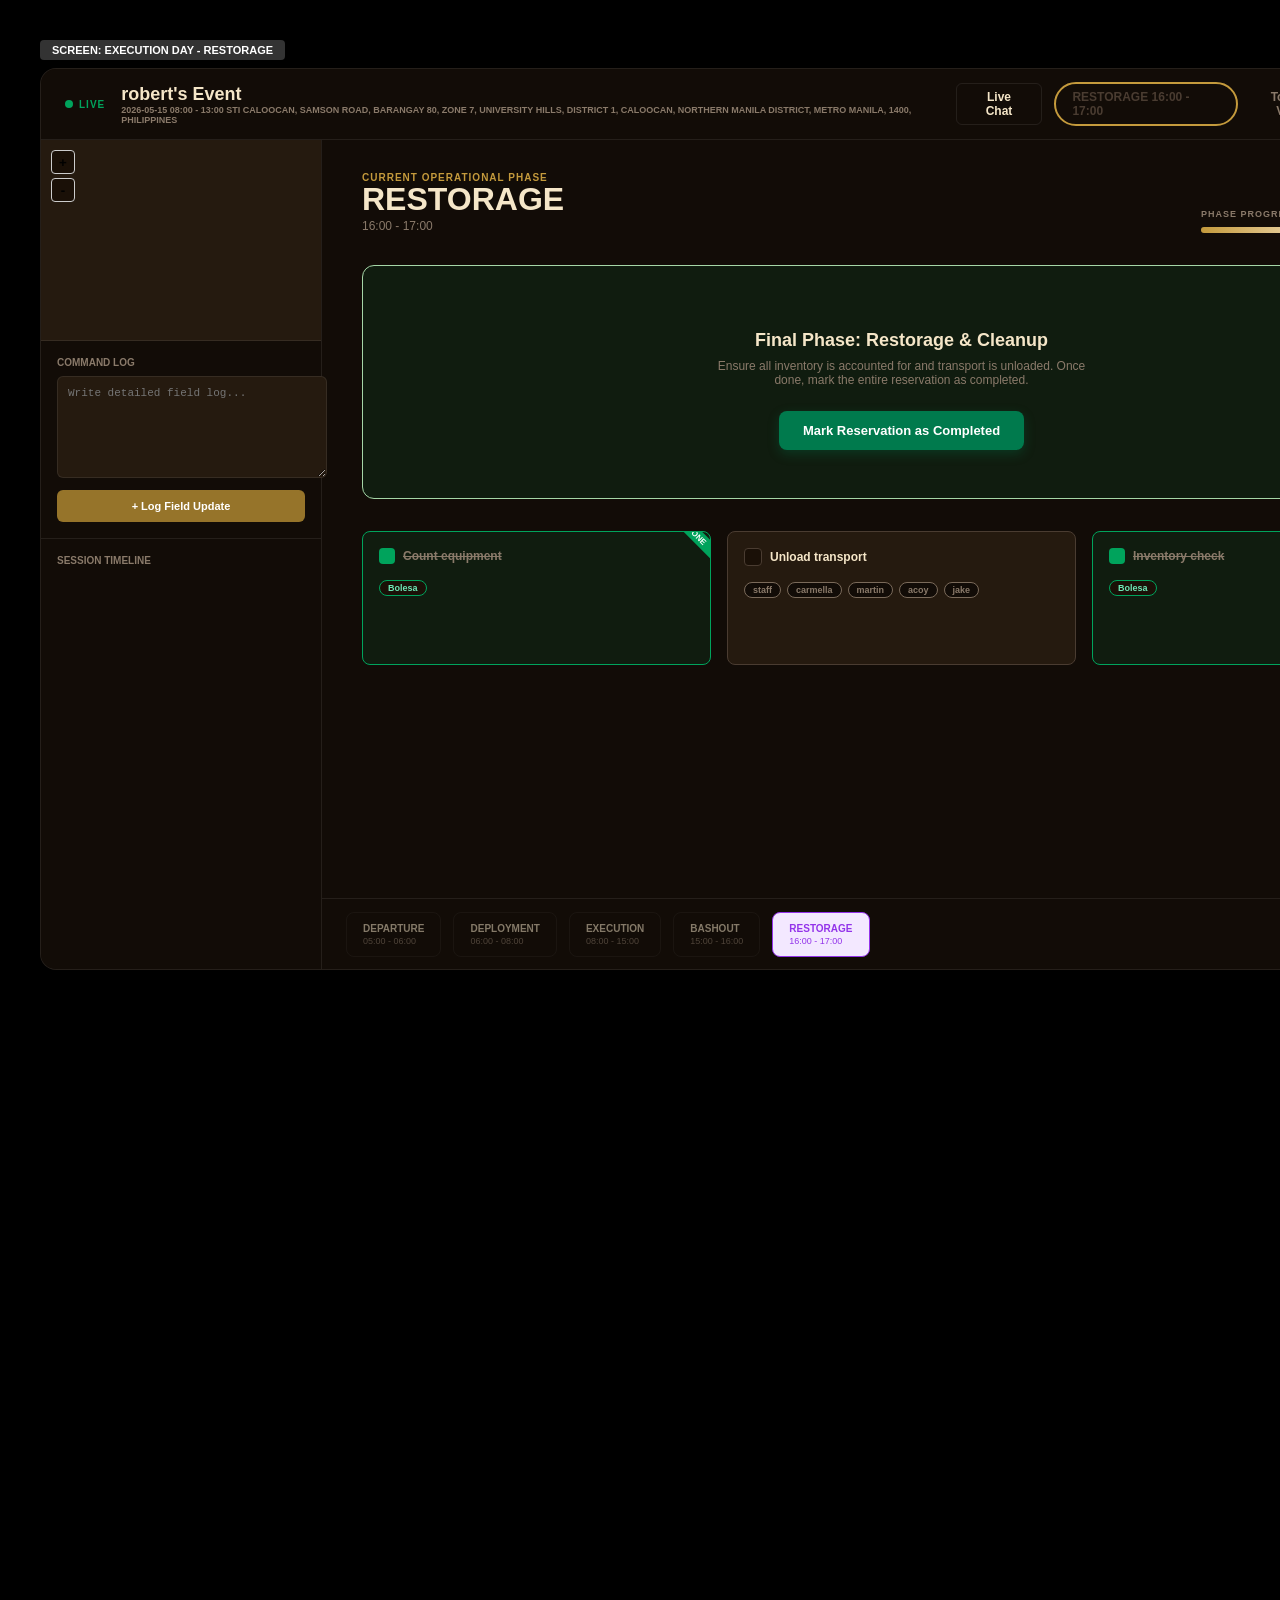
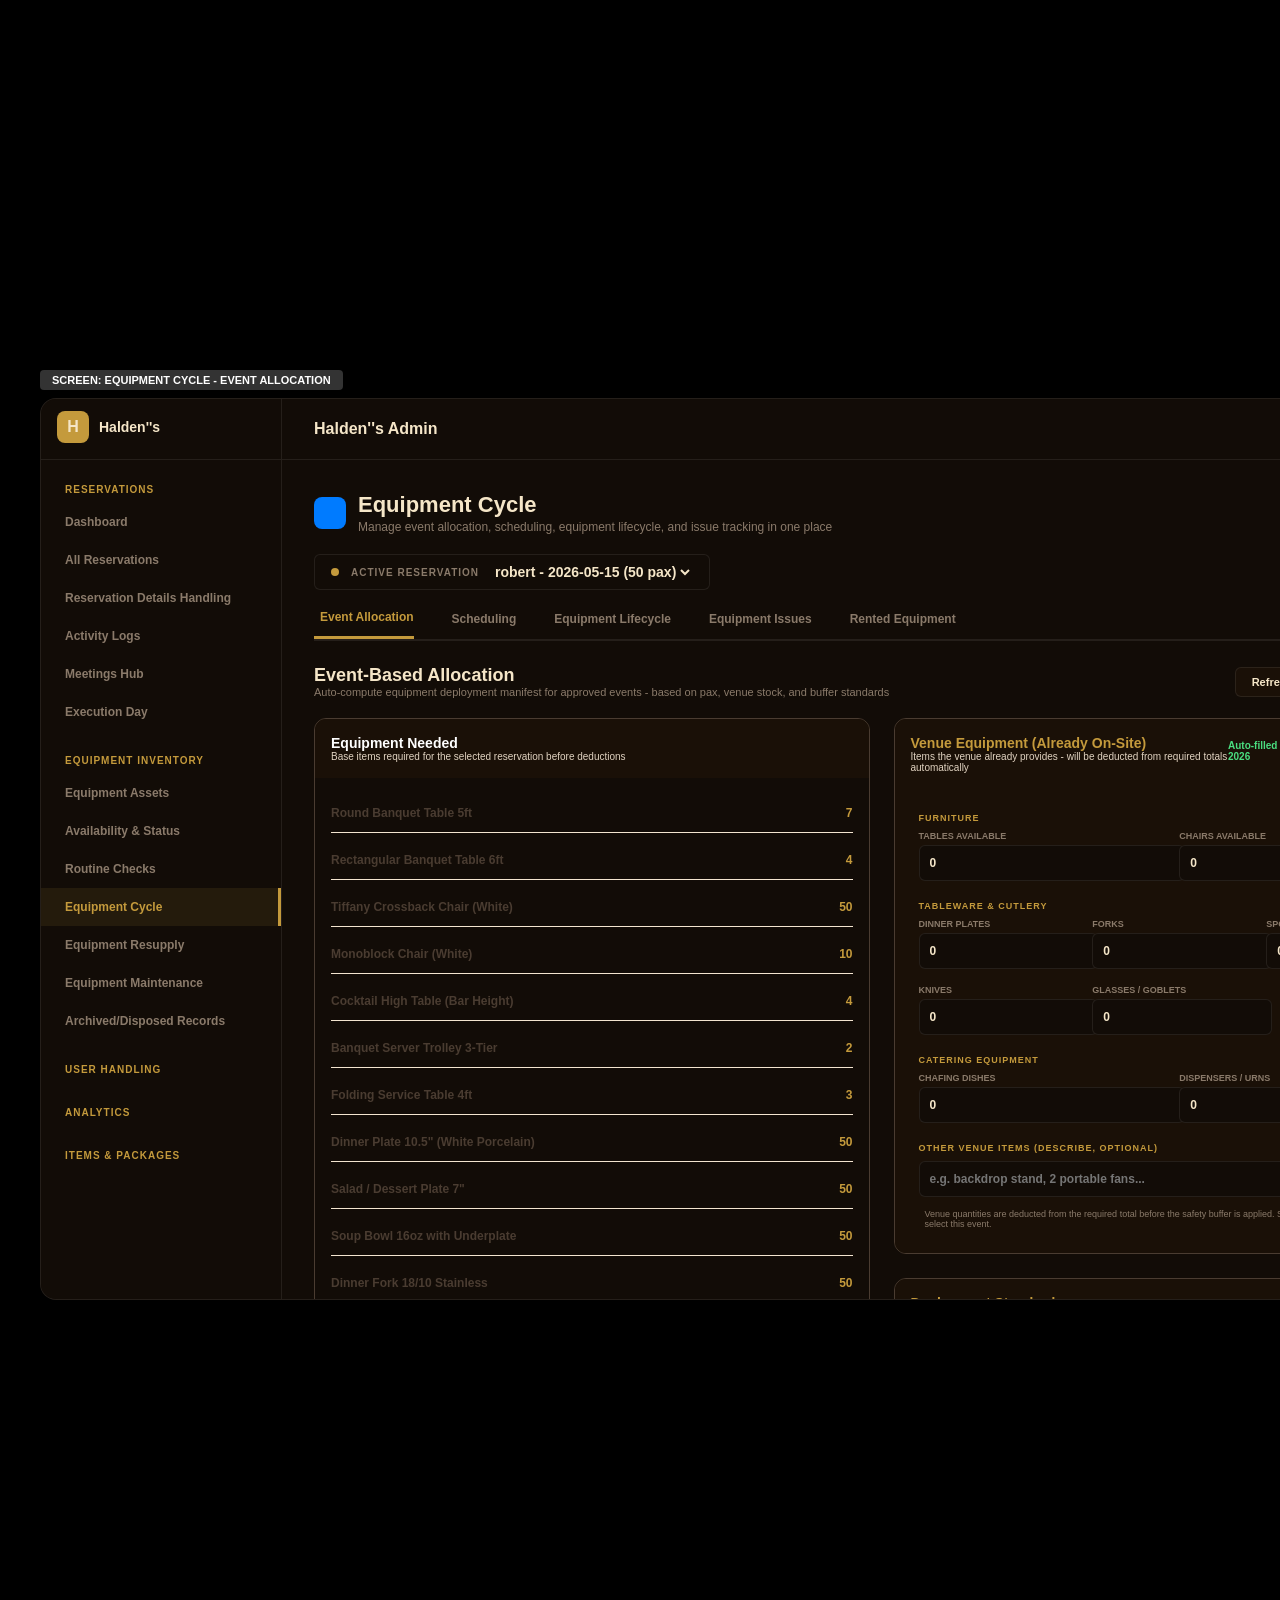
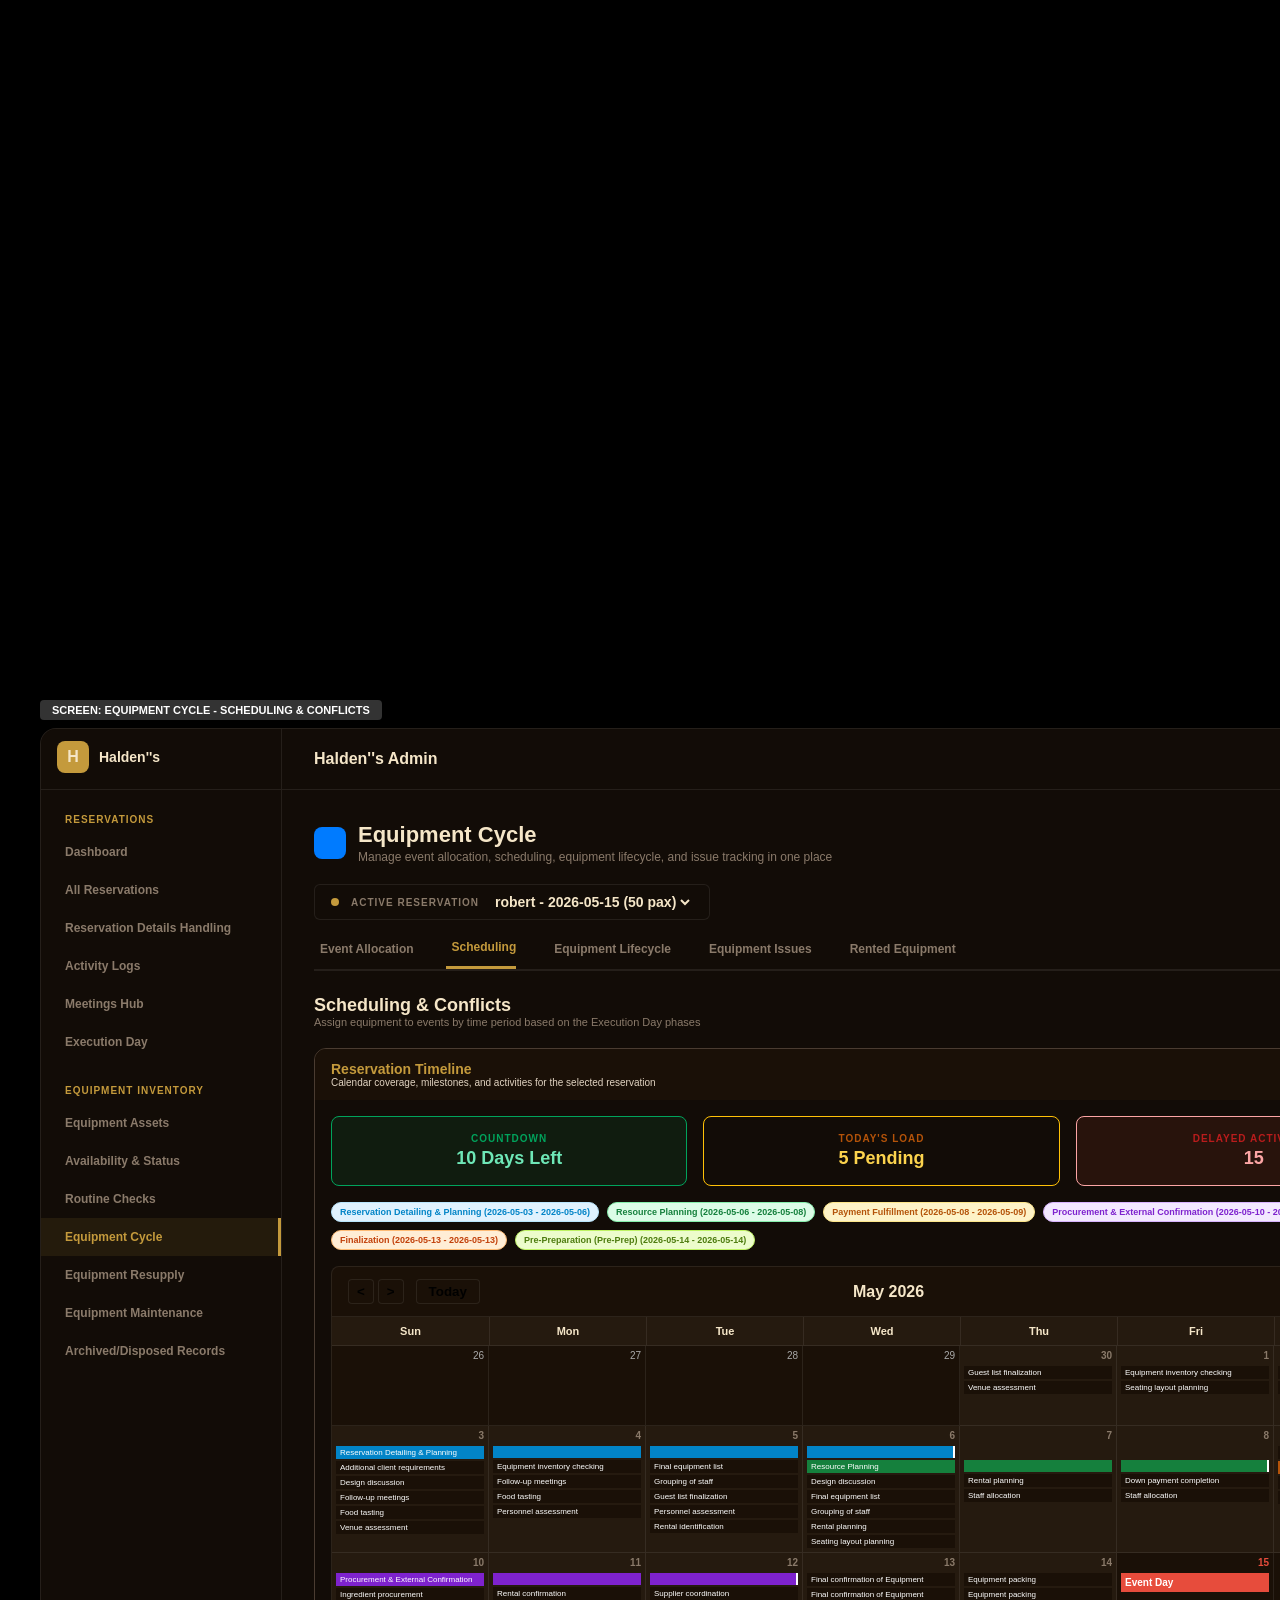
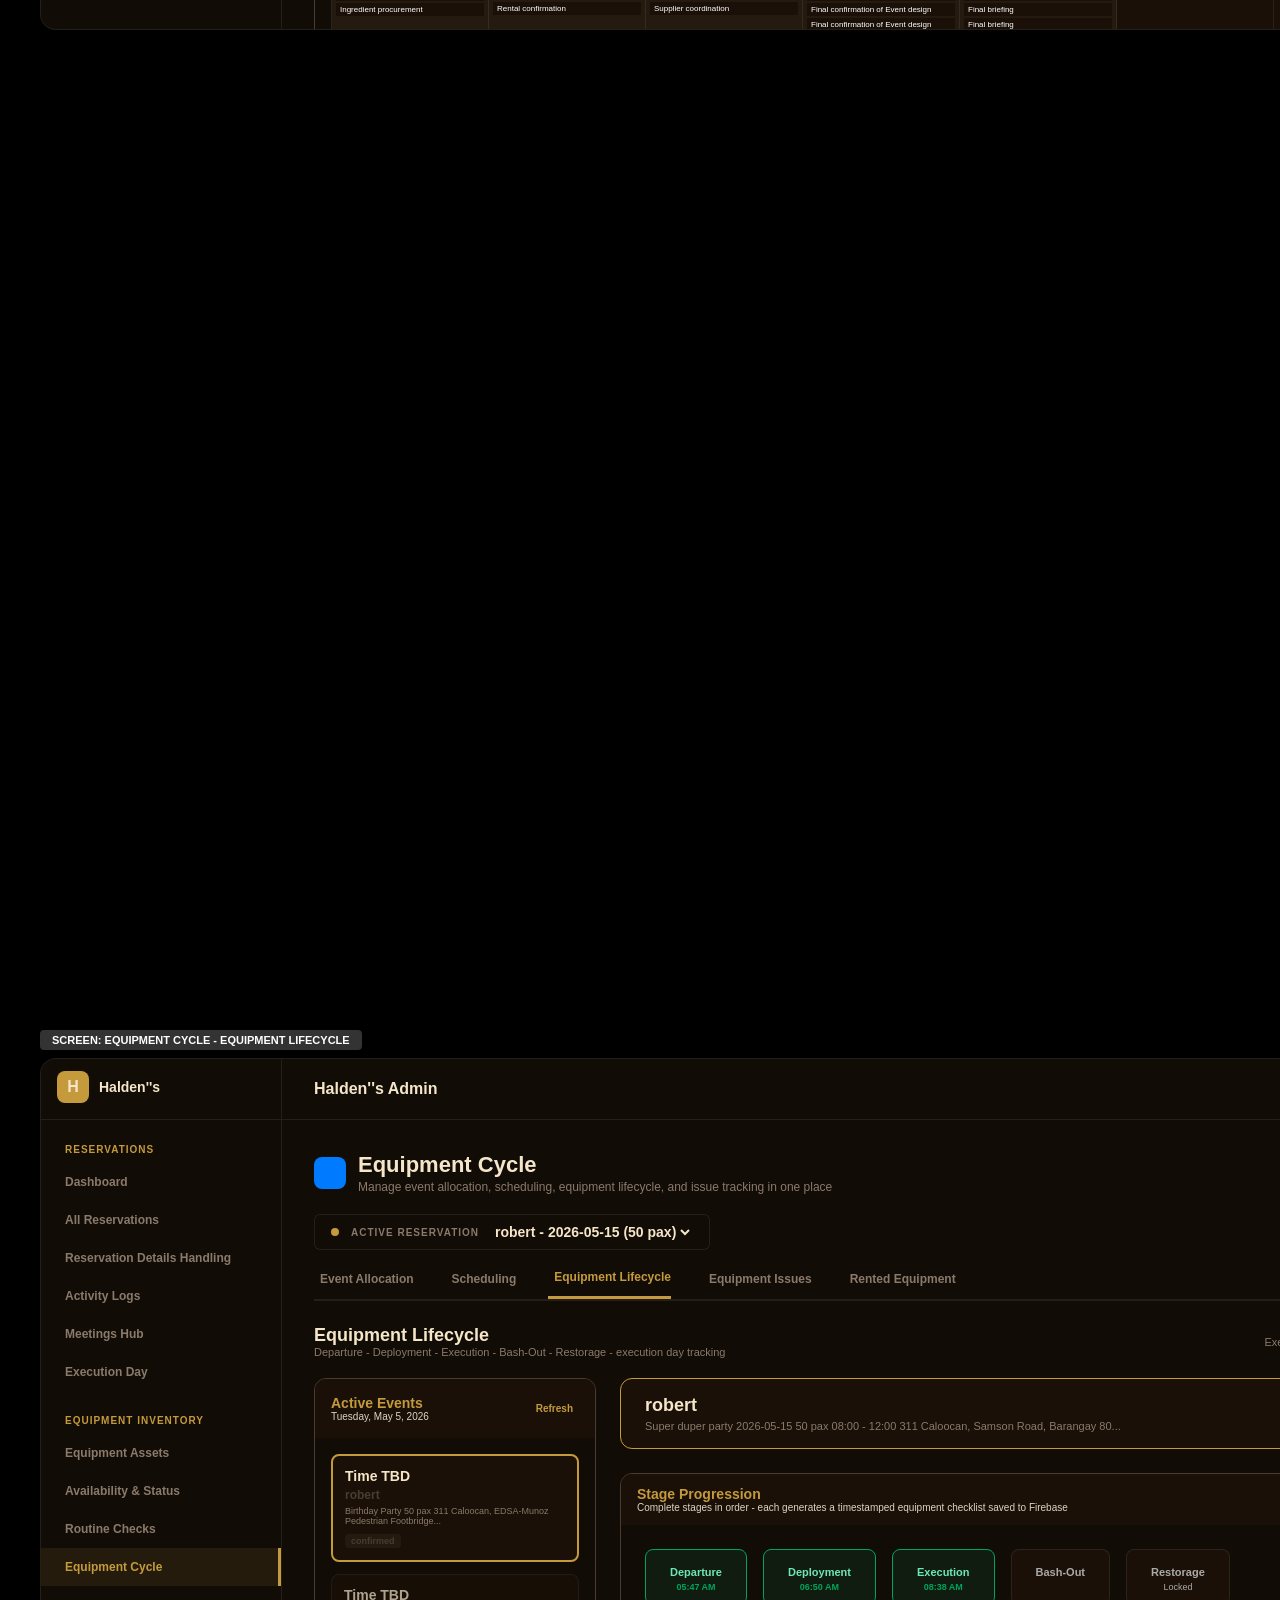
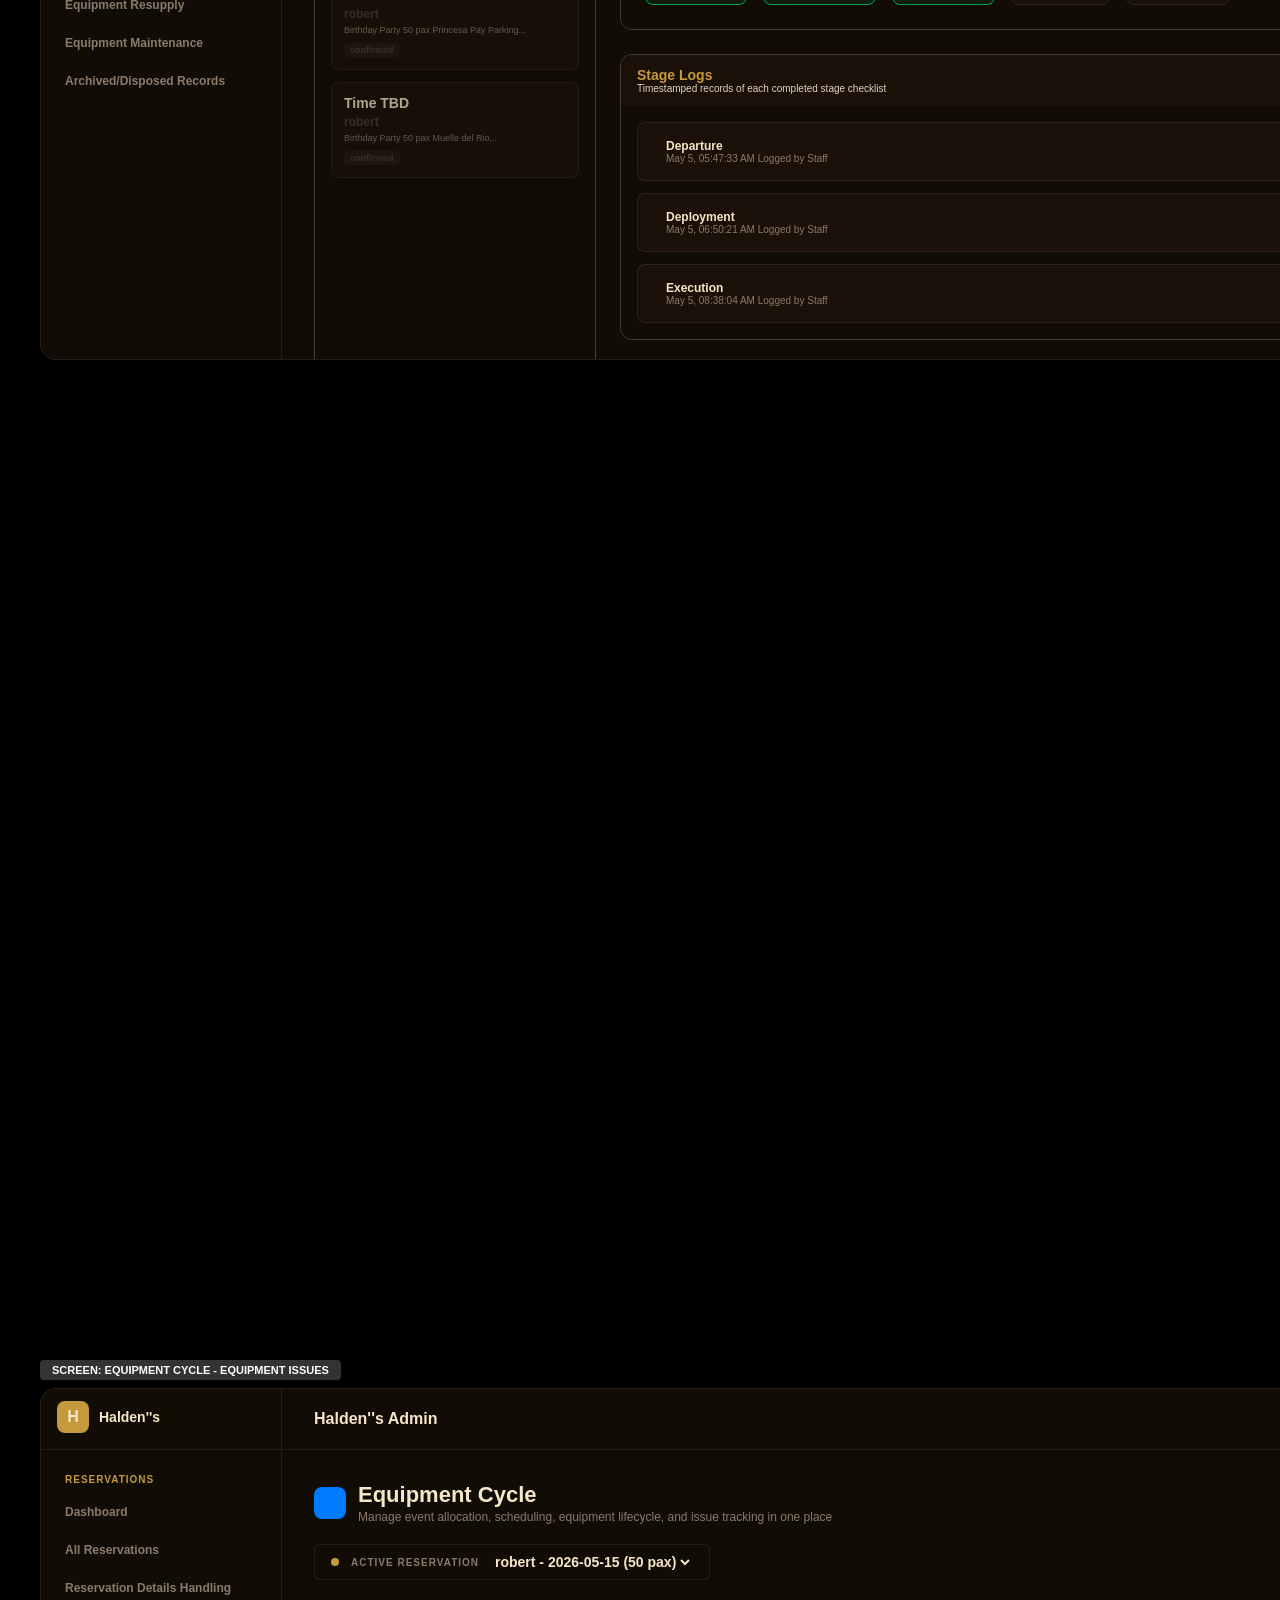
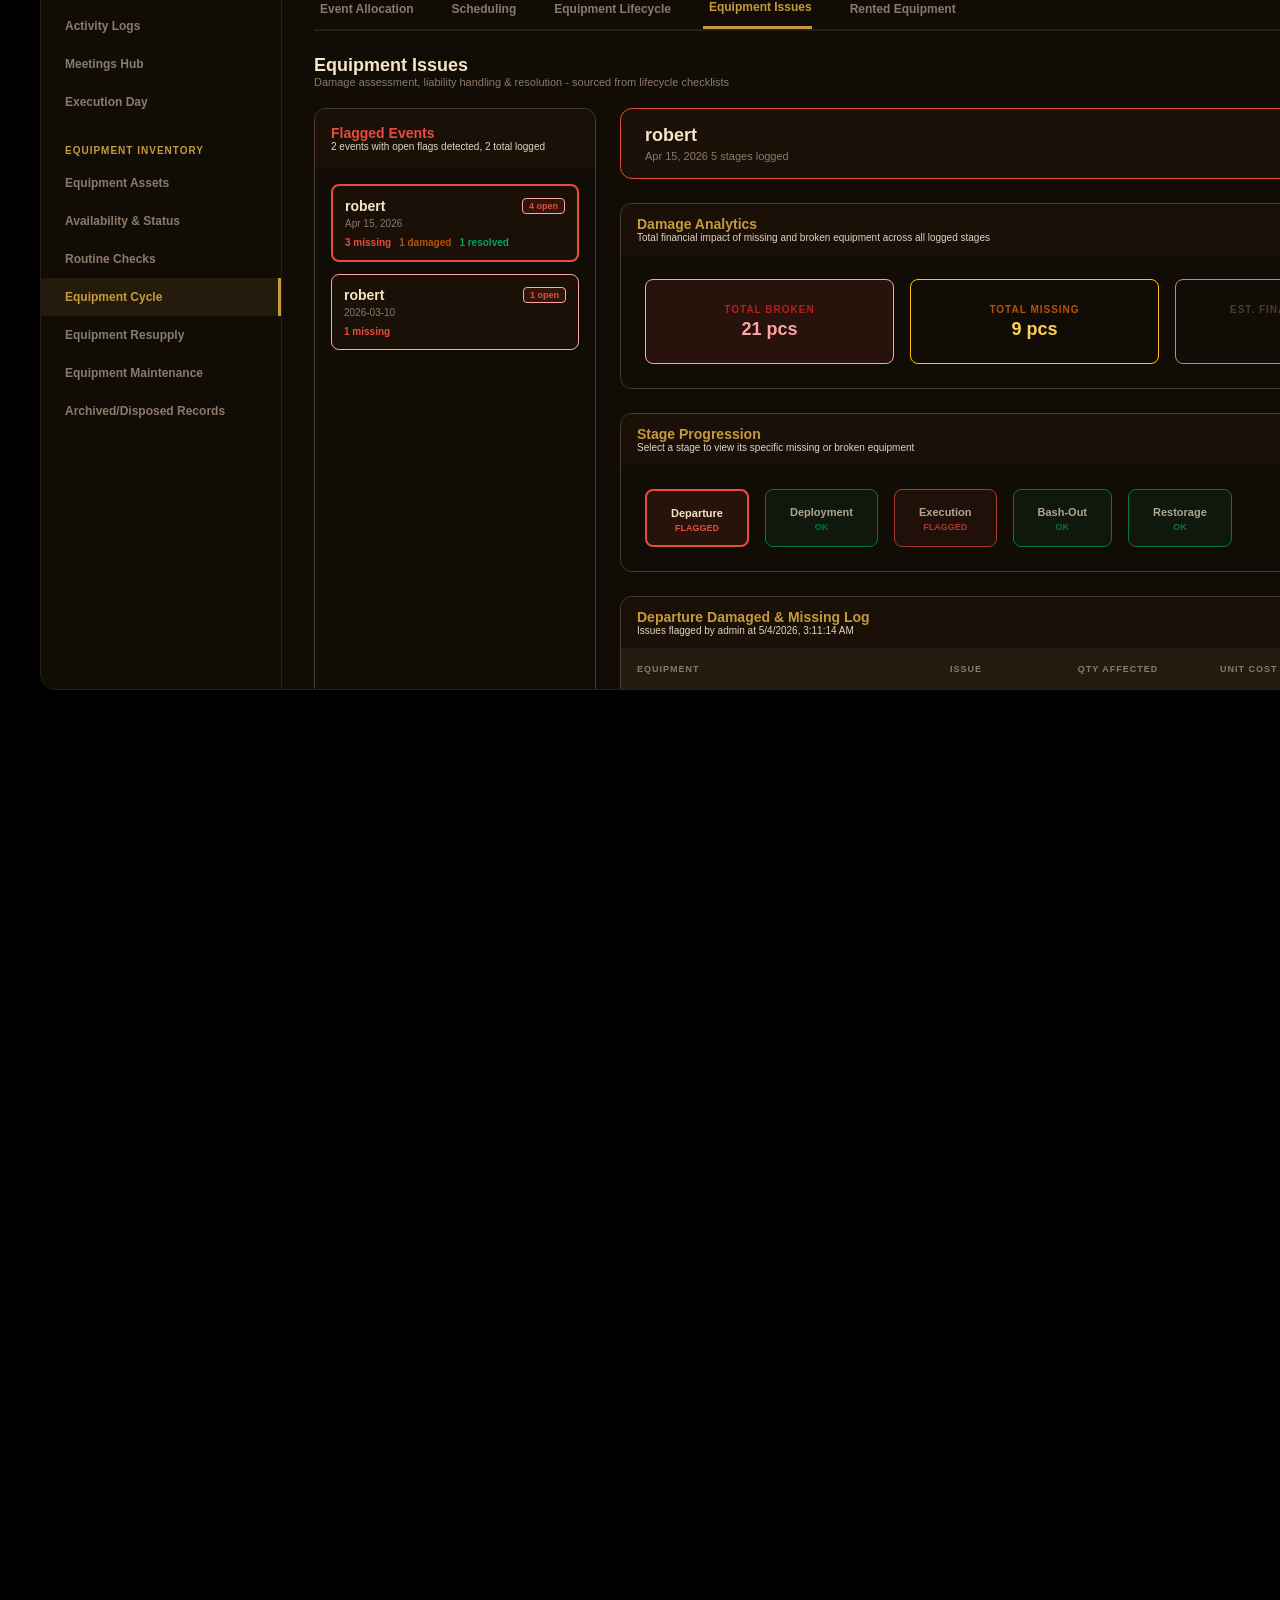
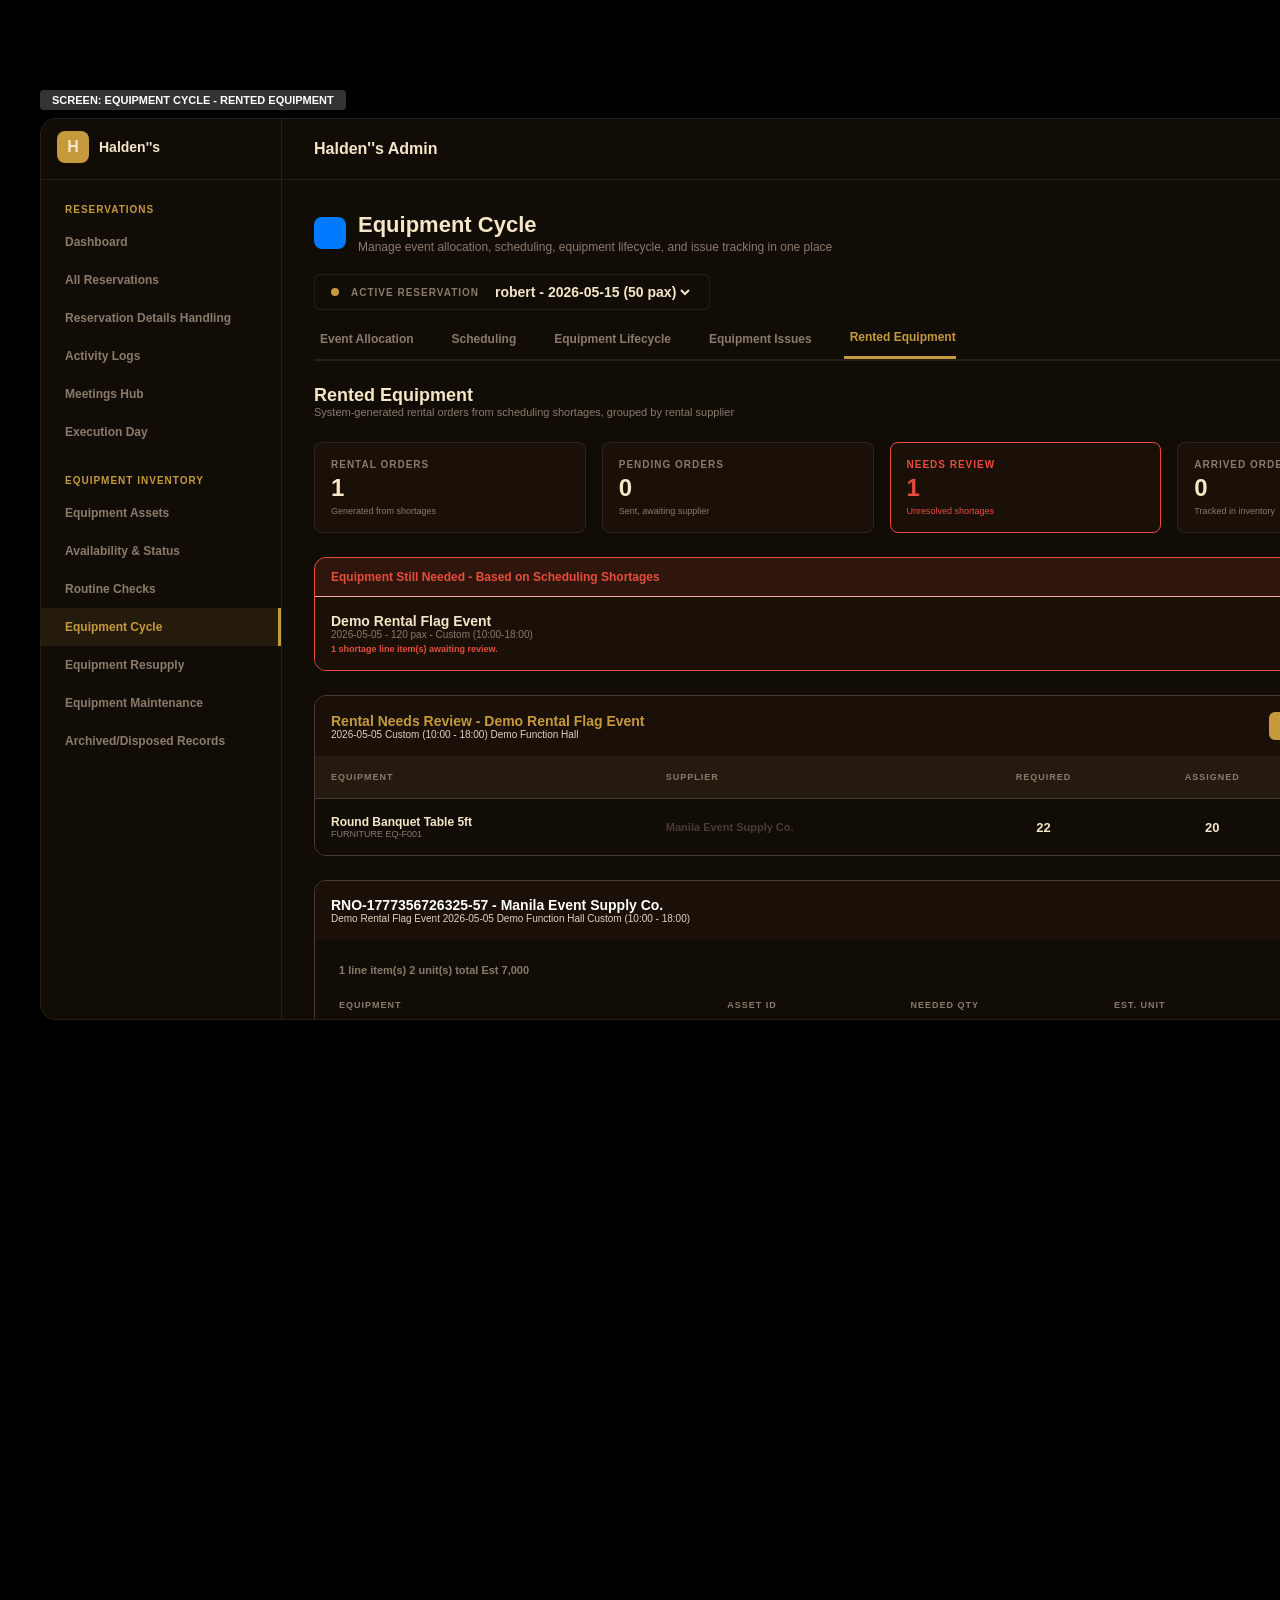
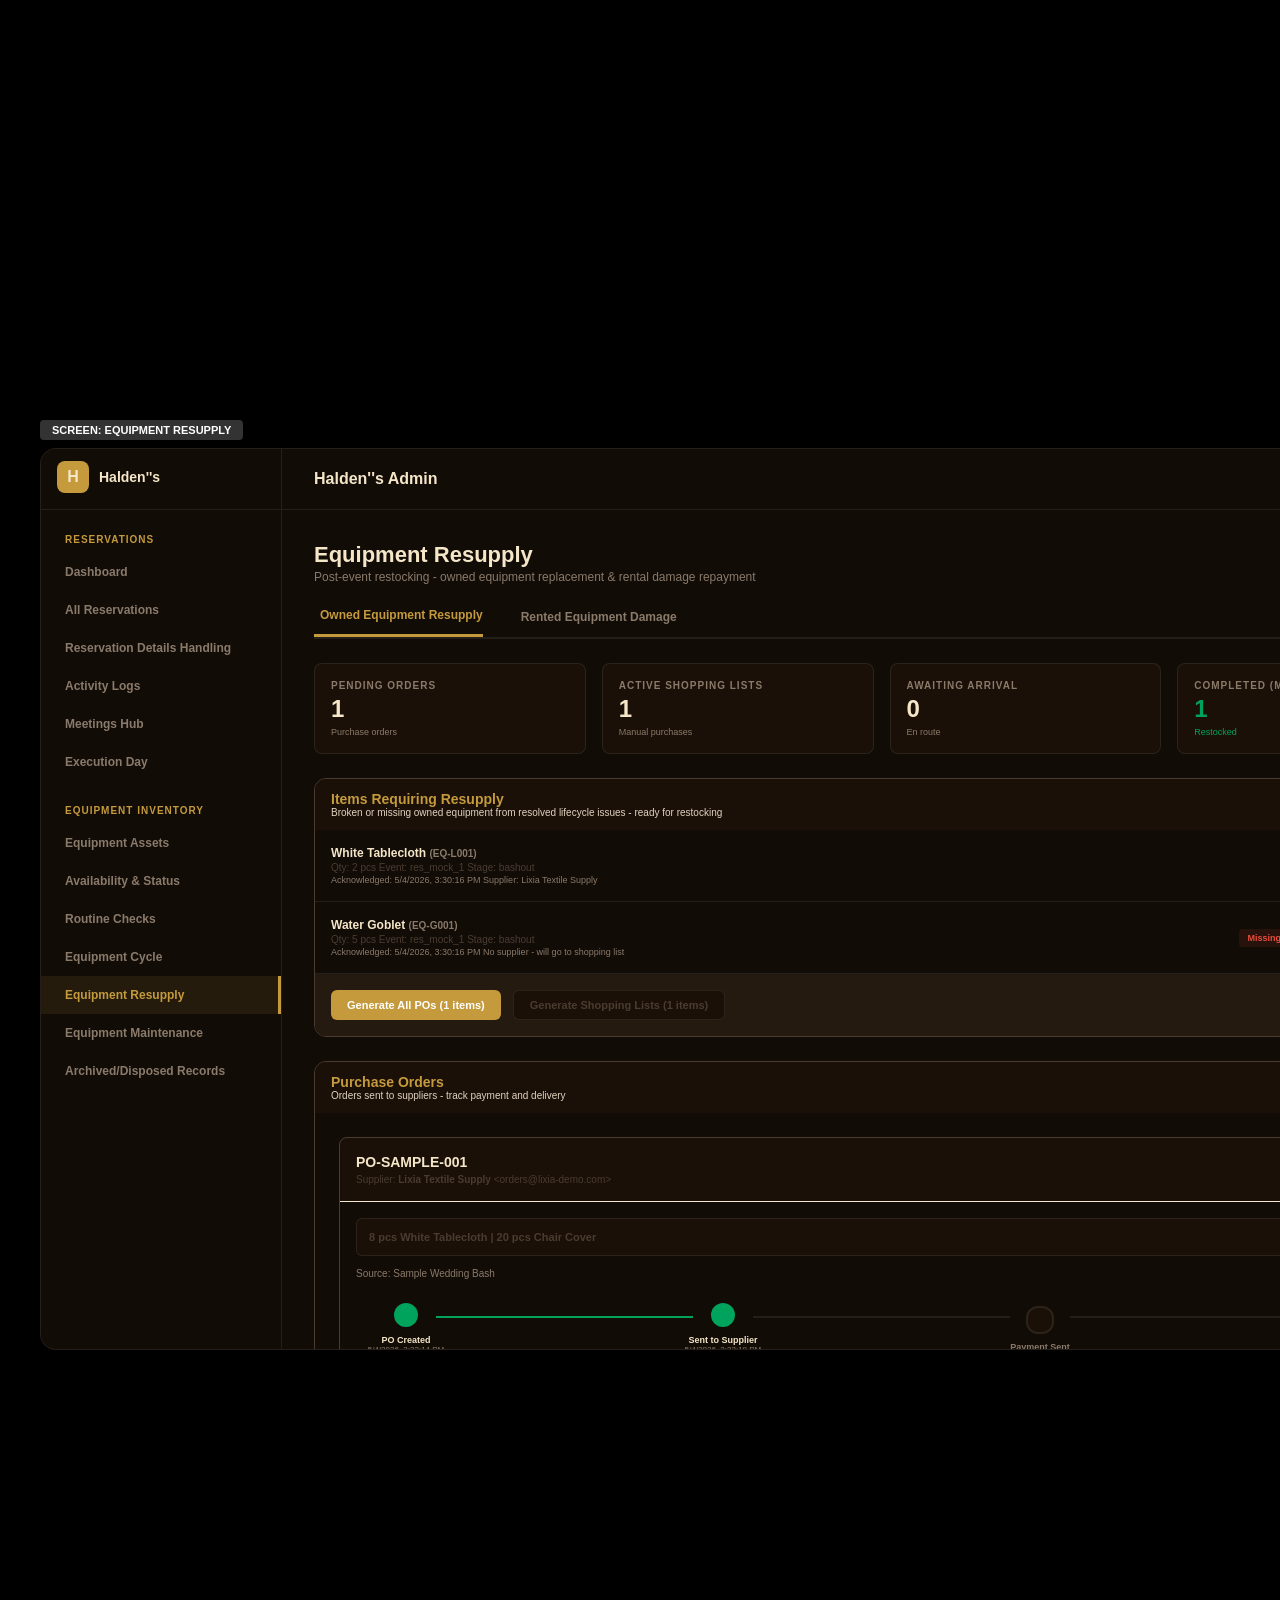
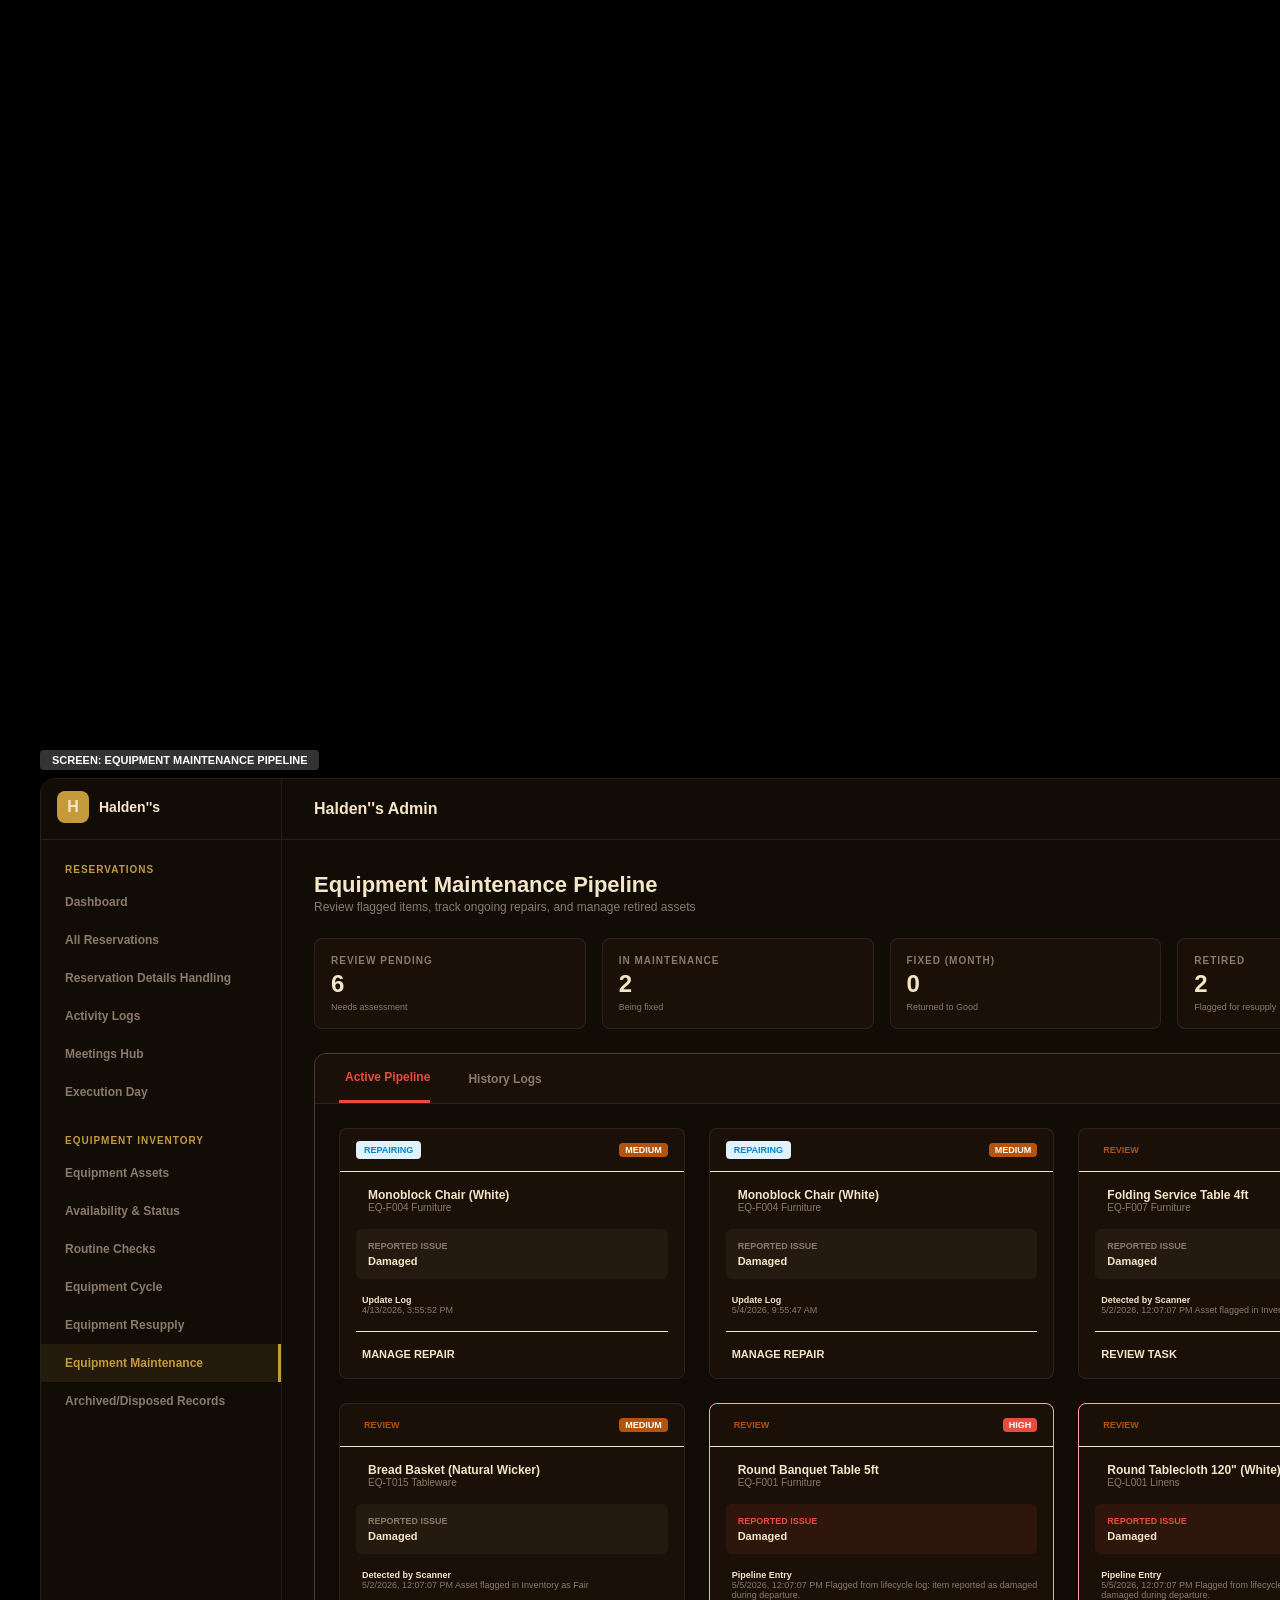
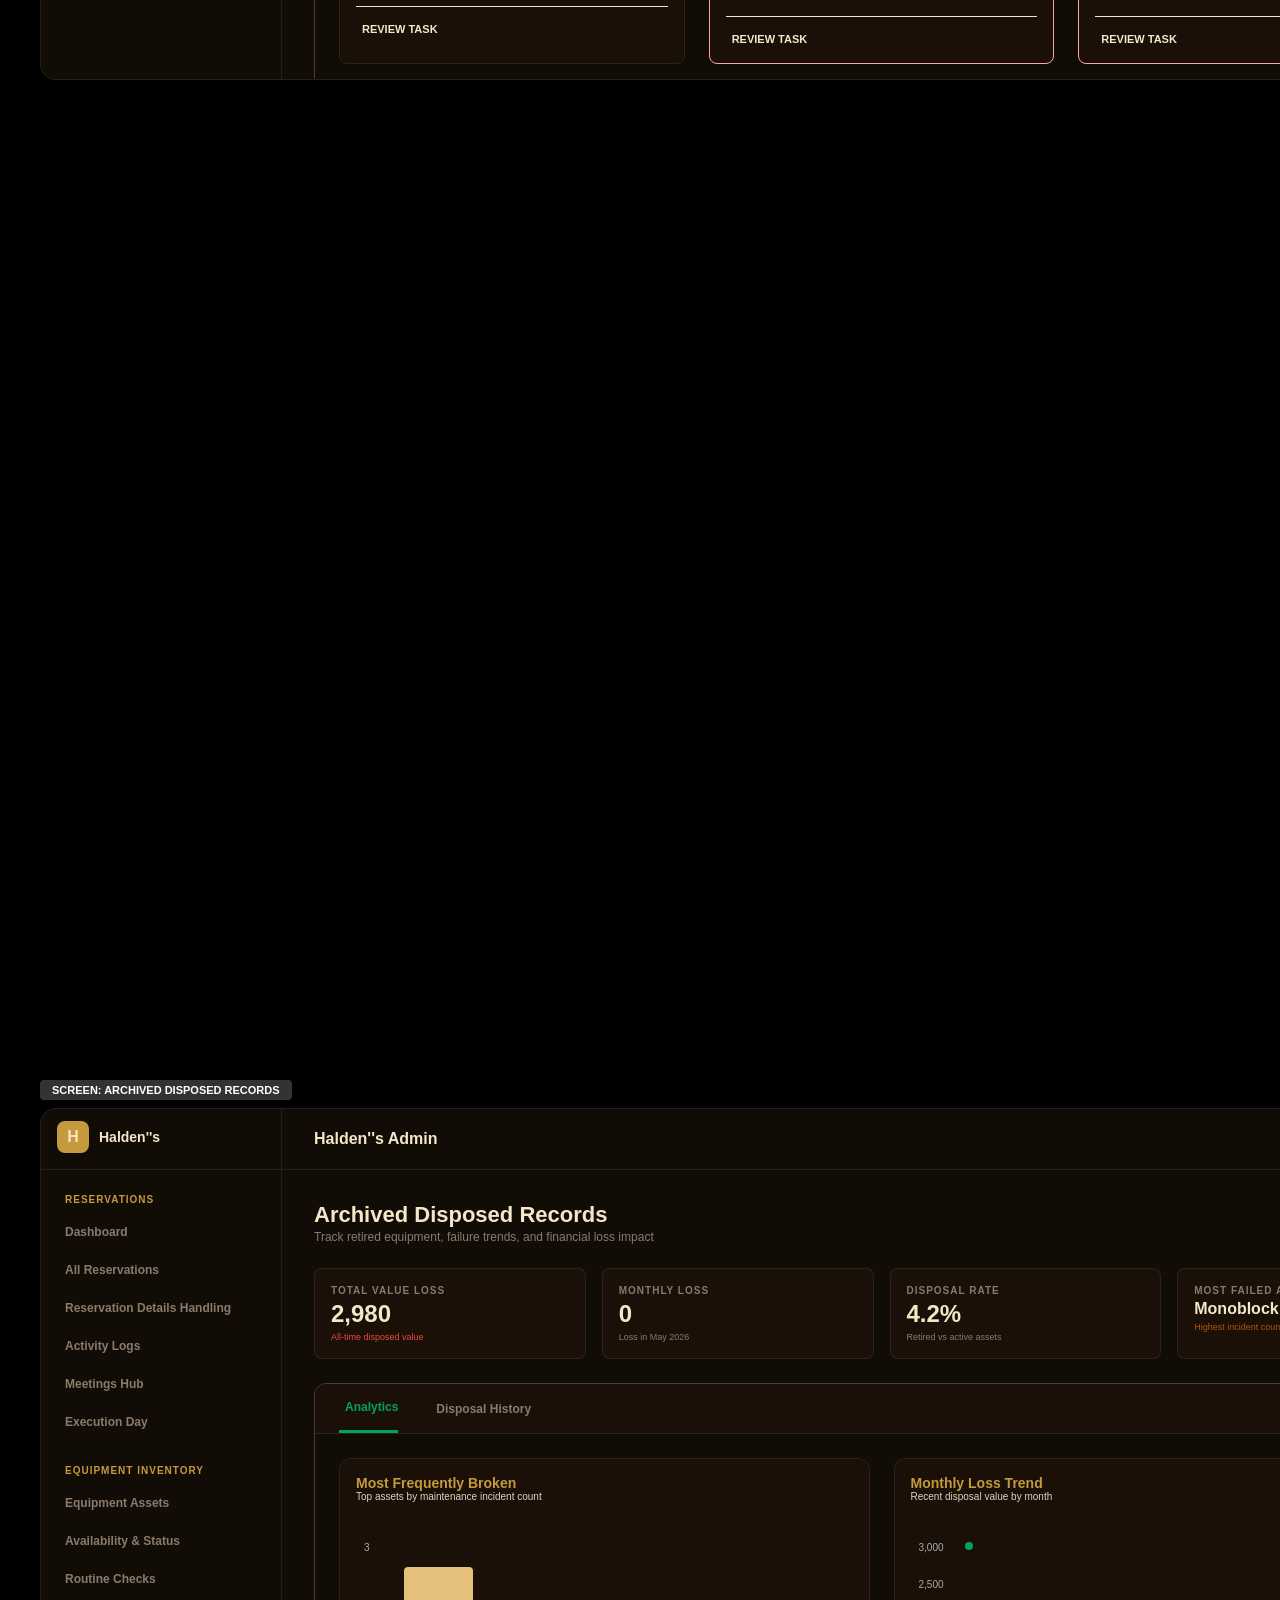
==== commit 9cbdb356: "Add files via upload" ====
--- a/index.html
+++ b/index.html
@@ -1,2014 +1,4500 @@
-<!DOCTYPE html>
-<html lang="en" data-theme="light">
-<head>
-<meta charset="UTF-8"/>
-<meta name="viewport" content="width=device-width, initial-scale=1.0"/>
-<title>Customer Dashboard — Figma Flat Layout</title>
-<link href="https://fonts.googleapis.com/css2?family=DM+Sans:wght@300;400;500;600;700&family=Playfair+Display:wght@600;700&display=swap" rel="stylesheet"/>
-<link rel="stylesheet" href="style.css"/>
+<!DOCTYPE html>
+<html lang="en" data-theme="dark">
+<head>
+<meta charset="UTF-8"/>
+<title>Figma " Admin Dashboard (Flat Layout)</title>
+<link href="https://fonts.googleapis.com/css2?family=DM+Sans:wght@300;400;500;600&display=swap" rel="stylesheet"/>
+<link rel="stylesheet" href="admin.css"/>
 <style>
-/* ── Figma preview layout ─────────────────────────── */
-*,*::before,*::after{box-sizing:border-box;}
-body{background:#111;margin:0;padding:40px 0;}
-.figma-screen{
-  display:flex;
-  width:100%;
-  min-height:100vh;
-  border-bottom:6px solid #c49a3c;
-  background:#fff;
-}
-.figma-label{
-  background:#c49a3c;color:#000;
-  font-size:11px;font-weight:800;
-  padding:6px 16px;
-  letter-spacing:2px;text-transform:uppercase;
-  position:sticky;top:0;z-index:999;
-}
-.sidebar-fixed{
-  width:260px;min-width:260px;
-  background:var(--bg2,#fdf8ef);
-  border-right:1px solid var(--border,rgba(74,60,49,0.15));
-  display:flex;flex-direction:column;
-  padding:0;
-  flex-shrink:0;
-}
-.screen-content{
-  flex:1;
-  overflow:auto;
-  display:flex;
-  flex-direction:column;
-  background:var(--bg,#ffffff);
-}
-.topbar{
-  height:64px;
-  background:var(--bg2,#fdf8ef);
-  border-bottom:1px solid var(--border,rgba(74,60,49,0.15));
-  display:flex;align-items:center;justify-content:space-between;
-  padding:0 24px;
-  flex-shrink:0;
-}
-.placeholder-card{
-  background:var(--bg2,#fdf8ef);
-  border:1px solid var(--border,rgba(74,60,49,0.15));
-  border-radius:16px;padding:20px;margin-bottom:15px;
-}
-.res-card{
-  background:var(--bg2,#fdf8ef);
-  border:1px solid var(--border,rgba(74,60,49,0.15));
-  border-radius:16px;padding:20px;margin-bottom:16px;
-}
-.log-row{display:flex;gap:15px;align-items:flex-start;padding:14px 0;border-bottom:1px solid var(--border,rgba(74,60,49,0.15));}
-.log-dot{width:10px;height:10px;border-radius:50%;background:#2ecc71;margin-top:4px;flex-shrink:0;}
-/* component preview box at the top */
-.figma-component-preview{
-  display:flex;width:320px;min-height:400px;
-  background:var(--bg2,#fdf8ef);
-  border:1px solid var(--border,rgba(74,60,49,0.15));
-  margin:0 auto 0 40px;
-}
-
-.hub-tabs { display: flex; gap: 4px; background: #3b2512; padding: 6px; border-radius: 10px; margin-bottom: 24px; overflow-x: auto; }
-.hub-tab { padding: 10px 20px; color: #d6c5b7; font-size: 11px; font-weight: 700; border-radius: 8px; cursor: pointer; white-space: nowrap; transition: 0.2s; }
-.hub-tab.active { background: #fdf8ef; color: #3b2512; box-shadow: 0 4px 10px rgba(0,0,0,0.1); }
-.metric-grid { display: grid; grid-template-columns: repeat(6, 1fr); gap: 16px; margin-bottom: 24px; }
-.metric-card { background: #fdf8ef; border: 2px solid #4a3c31; border-radius: 12px; padding: 16px; box-shadow: inset 0 0 0 1px rgba(255,255,255,0.5); }
-.metric-val { font-size: 22px; font-weight: 900; color: #3b2512; margin-bottom: 4px; }
-.metric-lbl { font-size: 10px; color: #8a7060; text-transform: uppercase; letter-spacing: 1.5px; font-weight: 800; }
-.procurement-grid { display: grid; grid-template-columns: repeat(4, 1fr); gap: 24px; align-items: flex-start; }
-.proc-col { background: #fdf8ef; border: 2px solid #4a3c31; border-radius: 20px; overflow: hidden; display: flex; flex-direction: column; min-height: 700px; box-shadow: 0 10px 30px rgba(59,37,18,0.08); }
-.proc-col-hdr { background: #d6c5b7; padding: 16px 20px; border-bottom: 2px solid #4a3c31; }
-.proc-col-title { font-size: 13px; font-weight: 900; color: #3b2512; text-transform: uppercase; letter-spacing: 1px; }
-.proc-col-sub { font-size: 10px; color: #8a7060; margin-top: 2px; }
-.po-block { background: #fff; border: 2px solid #4a3c31; border-radius: 14px; margin: 16px; padding: 16px; position: relative; }
-.po-supplier { font-size: 11px; font-weight: 800; color: #c49a3c; text-align: right; margin-bottom: 8px; }
-.po-item { display: flex; justify-content: space-between; font-size: 12px; margin-bottom: 6px; padding-bottom: 4px; border-bottom: 1px dashed #d6c5b7; }
-.po-item span:first-child { color: #4a3c31; font-weight: 600; }
-.po-item span:last-child { color: #8a7060; }
-.po-total { text-align: right; font-weight: 900; color: #3b2512; margin-top: 12px; font-size: 14px; }
-.btn-proc-action { background: #3b2512; color: #d6c5b7; border: 2px solid #4a3c31; border-radius: 10px; padding: 12px; margin: 0 16px 16px; font-weight: 800; font-size: 11px; text-transform: uppercase; letter-spacing: 1px; cursor: pointer; }
-.btn-proc-action.red { background: #c0392b; color: #fff; }
-.btn-proc-action.green { background: #27ae60; color: #fff; }
-
-.seating-wrap { display: grid; grid-template-columns: 1fr 1.5fr; gap: 30px; }
-.guest-list-card { background: #fdf8ef; border: 2px solid #4a3c31; border-radius: 20px; padding: 24px; }
-.guest-row { display: flex; gap: 10px; margin-bottom: 12px; }
-.guest-input { flex: 1; background: #fff; border: 2px solid #4a3c31; border-radius: 8px; padding: 10px 14px; font-size: 13px; font-weight: 600; }
-.seating-visual { background: #fdf8ef; border: 2px solid #4a3c31; border-radius: 24px; padding: 40px; position: relative; min-height: 500px; background-image: radial-gradient(#d6c5b7 1px, transparent 1px); background-size: 20px 20px; overflow: hidden; }
-.table-group { position: absolute; display: flex; flex-direction: column; align-items: center; gap: 15px; }
-.table-main { width: 80px; height: 50px; background: #3b2512; border: 2px solid #4a3c31; border-radius: 6px; display: flex; align-items: center; justify-content: center; color: #fff; font-size: 8px; font-weight: 800; position: relative; }
-.chair-dot { width: 12px; height: 12px; background: #fff; border: 1.5px solid #4a3c31; border-radius: 50%; position: absolute; }
-.chair-t { top: -18px; } .chair-b { bottom: -18px; } .chair-l { left: -18px; } .chair-r { right: -18px; }
-.chair-t2 { top: -18px; left: 15px; } .chair-t3 { top: -18px; right: 15px; }
-.chair-b2 { bottom: -18px; left: 15px; } .chair-b3 { bottom: -18px; right: 15px; }
-</style>
-<script>
-  // Force light theme for figma preview regardless of localStorage
-  document.documentElement.setAttribute('data-theme', 'light');
-  localStorage.setItem('halden_theme', 'light');
-</script>
-</head>
-<body>
+  :root {
+    --bg: #120c07;
+    --bg2: #1a1007;
+    --bg3: #251a0f;
+    --gold: #c49a3c;
+    --cream: #f5e6c8;
+    --text-dim: #8a7a6a;
+    --border: rgba(255,255,255,0.08);
+    --border-gold: #4a3c31;
+  }
+  body { margin: 0; padding: 40px; background: #000; font-family: 'Inter', sans-serif; color: var(--cream); }
+  .figma-label { background: #333; color: #fff; padding: 4px 12px; font-size: 11px; font-weight: 800; display: inline-block; margin-bottom: 8px; border-radius: 4px; text-transform: uppercase; }
+  .figma-screen { width: 1440px; height: 900px; background: var(--bg); border: 1px solid var(--border); border-radius: 16px; margin-bottom: 100px; position: relative; overflow: hidden; display: flex; }
+  .adm-sidebar { width: 240px; height: 100%; background: var(--bg); border-right: 1px solid var(--border); display: flex; flex-direction: column; flex-shrink: 0; }
+  .adm-main { flex: 1; display: flex; flex-direction: column; height: 100%; overflow: hidden; }
+  .adm-topnav { height: 60px; border-bottom: 1px solid var(--border); background: var(--bg); display: flex; align-items: center; padding: 0 32px; }
+  .adm-content { flex: 1; overflow-y: auto; padding: 32px; background: var(--bg); }
+  .si { padding: 12px 24px; font-size: 12px; font-weight: 700; color: var(--text-dim); cursor: pointer; display: flex; align-items: center; gap: 10px; transition: all 0.2s; }
+  .si:hover { background: rgba(255,255,255,0.03); color: var(--cream); }
+  .si.active { background: rgba(196,154,60,0.1); color: var(--gold); border-right: 3px solid var(--gold); }
+  .sg-lbl { padding: 24px 24px 8px; font-size: 10px; font-weight: 800; color: var(--gold); text-transform: uppercase; letter-spacing: 1px; }
+</style>
+</head>
+<body>
+
+<!-- ================================================================ -->
+<!-- SCREEN: EXECUTION DAY - RESTORAGE -->
+<!-- ================================================================ -->
+<div class="figma-label">SCREEN: Execution Day - Restorage</div>
+<div class="figma-screen" style="background:var(--bg);font-family:'Inter',sans-serif;color:#4a3c31;flex-direction:column;height:100vh">
+ <!-- Top Navigation -->
+ <div style="display:flex;align-items:center;justify-content:space-between;padding:12px 24px;border-bottom:1px solid var(--border);background:var(--bg)">
+  <div style="display:flex;align-items:center;gap:16px">
+   <div style="display:flex;align-items:center;gap:6px;color:#00a35c;font-size:10px;font-weight:800;letter-spacing:1px">
+    <span style="display:inline-block;width:8px;height:8px;background:#00a35c;border-radius:4px"></span> LIVE
+   </div>
+   <div>
+    <div style="font-size:18px;font-weight:900;color:var(--cream)">robert's Event</div>
+    <div style="font-size:9px;color:var(--text-dim);font-weight:600;text-transform:uppercase">2026-05-15  08:00 - 13:00  STI Caloocan, Samson Road, Barangay 80, Zone 7, University Hills, District 1, Caloocan, Northern Manila District, Metro Manila, 1400, Philippines</div>
+   </div>
+  </div>
+  <div style="display:flex;gap:12px;align-items:center">
+   <button style="background:transparent;border:1px solid var(--border);color:var(--cream);padding:6px 16px;border-radius:6px;font-weight:600;font-size:12px;display:flex;align-items:center;gap:6px"> Live Chat</button>
+   <div style="background:var(--bg);border:2px solid #c49a3c;color:#4a3c31;padding:6px 16px;border-radius:24px;font-weight:800;font-size:12px">RESTORAGE  16:00 - 17:00</div>
+   <button style="background:transparent;border:none;color:var(--text-dim);font-weight:700;font-size:12px"> Toggle View</button>
+   <button style="background:var(--bg);border:1px solid #e74c3c;color:#e74c3c;padding:8px 16px;border-radius:6px;font-weight:700;font-size:12px"> End Execution</button>
+  </div>
+ </div>
+
+ <div style="display:flex;flex:1;overflow:hidden">
+  <!-- Left Sidebar -->
+  <div style="width:280px;border-right:1px solid var(--border);display:flex;flex-direction:column;background:var(--bg)">
+   <div style="height:200px;background:var(--bg3);position:relative;border-bottom:1px solid var(--border);overflow:hidden">
+    <div style="position:absolute;inset:0;background-image:url('https://upload.wikimedia.org/wikipedia/commons/4/4b/Map_of_Metro_Manila_showing_Caloocan.png');background-size:cover;background-position:center;opacity:0.6"></div>
+    <div style="position:absolute;top:10px;left:10px;display:flex;flex-direction:column;gap:4px">
+     <button style="width:24px;height:24px;background:var(--bg2);border:1px solid #ccc;border-radius:4px;font-weight:bold">+</button>
+     <button style="width:24px;height:24px;background:var(--bg2);border:1px solid #ccc;border-radius:4px;font-weight:bold">-</button>
+    </div>
+   </div>
+   <div style="padding:16px;border-bottom:1px solid var(--border)">
+    <div style="font-size:10px;font-weight:700;color:var(--text-dim);margin-bottom:8px;display:flex;align-items:center;gap:6px"> COMMAND LOG</div>
+    <textarea style="width:100%;height:80px;background:var(--bg3);border:1px solid var(--border);border-radius:6px;padding:10px;font-size:11px" placeholder="Write detailed field log..."></textarea>
+    <button style="width:100%;background:#96742a;color:#fff;border:none;border-radius:6px;padding:10px;font-weight:700;font-size:11px;margin-top:8px">+ Log Field Update</button>
+   </div>
+   <div style="padding:16px">
+    <div style="font-size:10px;font-weight:700;color:var(--text-dim);display:flex;align-items:center;gap:6px"> SESSION TIMELINE</div>
+   </div>
+  </div>
+
+  <!-- Main Content Area -->
+  <div style="flex:1;display:flex;flex-direction:column;overflow:hidden">
+   <div style="flex:1;overflow-y:auto;padding:32px 40px">
+    
+    <!-- Header -->
+    <div style="display:flex;justify-content:space-between;align-items:flex-end;margin-bottom:32px">
+     <div>
+      <div style="font-size:10px;font-weight:700;color:#c49a3c;letter-spacing:1px;text-transform:uppercase">CURRENT OPERATIONAL PHASE</div>
+      <div style="font-size:32px;font-weight:900;color:var(--cream);line-height:1">RESTORAGE</div>
+      <div style="font-size:12px;color:var(--text-dim);margin-top:4px">16:00 - 17:00</div>
+     </div>
+     <div style="text-align:right">
+      <div style="display:flex;justify-content:flex-end;align-items:center;gap:8px;margin-bottom:4px">
+       <div style="font-size:9px;font-weight:700;color:var(--text-dim);letter-spacing:1px">PHASE PROGRESS</div>
+       <div style="font-size:9px;background:var(--bg3);color:#4a3c31;border:1px solid var(--border);padding:2px 6px;border-radius:4px;font-weight:800">4h 45m Remaining</div>
+       <div style="font-size:16px;font-weight:800;color:var(--cream)">67%</div>
+      </div>
+      <div style="width:200px;height:6px;background:var(--border);border-radius:3px;overflow:hidden">
+       <div style="width:67%;height:100%;background:linear-gradient(90deg, #c49a3c, #f5e6c8)"></div>
+      </div>
+     </div>
+    </div>
+
+    <!-- Success Block -->
+    <div style="background:rgba(0,163,92,0.1);border:1px solid #a5d6a7;border-radius:12px;padding:48px 24px;text-align:center;margin-bottom:32px">
+     <div style="font-size:32px;margin-bottom:16px"></div>
+     <div style="font-size:18px;font-weight:900;color:var(--cream);margin-bottom:8px">Final Phase: Restorage &amp; Cleanup</div>
+     <div style="font-size:12px;color:var(--text-dim);margin-bottom:24px;max-width:400px;margin-left:auto;margin-right:auto">Ensure all inventory is accounted for and transport is unloaded. Once done, mark the entire reservation as completed.</div>
+     <button style="background:#007a4d;color:#fff;border:none;border-radius:8px;padding:12px 24px;font-weight:800;font-size:13px;box-shadow:0 4px 12px rgba(0,122,77,0.3)">Mark Reservation as Completed</button>
+    </div>
+
+    <!-- Task Boxes -->
+    <div style="display:flex;gap:16px">
+     <div style="flex:1;min-height:100px;background:rgba(0,163,92,0.1);border:1px solid #00a35c;border-radius:8px;padding:16px;position:relative;overflow:hidden">
+      <div style="position:absolute;top:0;right:0;background:#00a35c;color:#fff;font-size:8px;font-weight:800;padding:2px 16px;transform:rotate(45deg) translate(8px, -12px)">DONE</div>
+      <div style="display:flex;align-items:center;gap:8px;margin-bottom:16px">
+       <div style="width:16px;height:16px;background:#00a35c;color:#fff;border-radius:4px;display:flex;align-items:center;justify-content:center;font-size:10px"></div>
+       <div style="font-weight:700;font-size:12px;color:var(--cream);text-decoration:line-through;color:var(--text-dim)">Count equipment</div>
+      </div>
+      <div style="display:flex;gap:6px">
+       <span style="border:1px solid #00a35c;color:#6ee7b7;background:var(--bg2);padding:2px 8px;border-radius:12px;font-size:9px;font-weight:600">Bolesa</span>
+      </div>
+     </div>
+
+     <div style="flex:1;min-height:100px;background:var(--bg3);border:1px solid var(--border-gold);border-radius:8px;padding:16px">
+      <div style="display:flex;align-items:center;gap:8px;margin-bottom:16px">
+       <div style="width:16px;height:16px;border:1px solid var(--border-gold);background:var(--bg2);border-radius:4px"></div>
+       <div style="font-weight:700;font-size:12px;color:var(--cream)">Unload transport</div>
+      </div>
+      <div style="display:flex;gap:6px">
+       <span style="border:1px solid #7a6a5a;color:var(--text-dim);background:var(--bg);padding:2px 8px;border-radius:12px;font-size:9px;font-weight:600">staff</span>
+       <span style="border:1px solid #7a6a5a;color:var(--text-dim);background:var(--bg);padding:2px 8px;border-radius:12px;font-size:9px;font-weight:600">carmella</span>
+       <span style="border:1px solid #7a6a5a;color:var(--text-dim);background:var(--bg);padding:2px 8px;border-radius:12px;font-size:9px;font-weight:600">martin</span>
+       <span style="border:1px solid #7a6a5a;color:var(--text-dim);background:var(--bg);padding:2px 8px;border-radius:12px;font-size:9px;font-weight:600">acoy</span>
+       <span style="border:1px solid #7a6a5a;color:var(--text-dim);background:var(--bg);padding:2px 8px;border-radius:12px;font-size:9px;font-weight:600">jake</span>
+      </div>
+     </div>
+
+     <div style="flex:1;min-height:100px;background:rgba(0,163,92,0.1);border:1px solid #00a35c;border-radius:8px;padding:16px;position:relative;overflow:hidden">
+      <div style="position:absolute;top:0;right:0;background:#00a35c;color:#fff;font-size:8px;font-weight:800;padding:2px 16px;transform:rotate(45deg) translate(8px, -12px)">DONE</div>
+      <div style="display:flex;align-items:center;gap:8px;margin-bottom:16px">
+       <div style="width:16px;height:16px;background:#00a35c;color:#fff;border-radius:4px;display:flex;align-items:center;justify-content:center;font-size:10px"></div>
+       <div style="font-weight:700;font-size:12px;color:var(--cream);text-decoration:line-through;color:var(--text-dim)">Inventory check</div>
+      </div>
+      <div style="display:flex;gap:6px">
+       <span style="border:1px solid #00a35c;color:#6ee7b7;background:var(--bg2);padding:2px 8px;border-radius:12px;font-size:9px;font-weight:600">Bolesa</span>
+      </div>
+     </div>
+    </div>
+
+   </div>
+
+   <!-- Bottom Bar -->
+   <div style="height:70px;border-top:1px solid var(--border);background:var(--bg);display:flex;align-items:center;padding:0 24px;gap:12px;flex-shrink:0">
+    <div style="padding:10px 16px;border:1px solid var(--border);border-radius:8px;opacity:0.5">
+     <div style="font-size:10px;font-weight:800;color:var(--cream);margin-bottom:2px">DEPARTURE</div>
+     <div style="font-size:9px;color:var(--text-dim)">05:00 - 06:00</div>
+    </div>
+    <div style="padding:10px 16px;border:1px solid var(--border);border-radius:8px;opacity:0.5">
+     <div style="font-size:10px;font-weight:800;color:var(--cream);margin-bottom:2px">DEPLOYMENT</div>
+     <div style="font-size:9px;color:var(--text-dim)">06:00 - 08:00</div>
+    </div>
+    <div style="padding:10px 16px;border:1px solid var(--border);border-radius:8px;opacity:0.5">
+     <div style="font-size:10px;font-weight:800;color:var(--cream);margin-bottom:2px">EXECUTION</div>
+     <div style="font-size:9px;color:var(--text-dim)">08:00 - 15:00</div>
+    </div>
+    <div style="padding:10px 16px;border:1px solid var(--border);border-radius:8px;opacity:0.5">
+     <div style="font-size:10px;font-weight:800;color:var(--cream);margin-bottom:2px">BASHOUT</div>
+     <div style="font-size:9px;color:var(--text-dim)">15:00 - 16:00</div>
+    </div>
+    <div style="padding:10px 16px;border:1px solid #9333ea;border-radius:8px;background:#f3e8ff">
+     <div style="font-size:10px;font-weight:800;color:#9333ea;margin-bottom:2px">RESTORAGE</div>
+     <div style="font-size:9px;color:#9333ea">16:00 - 17:00</div>
+    </div>
+   </div>
+  </div>
+ </div>
+</div>
+<!-- ================================================================ -->
+<!-- SCREEN: EQUIPMENT CYCLE - EVENT ALLOCATION -->
+<!-- ================================================================ -->
+<div style="height: 100vh;"></div>
+<div class="figma-label">SCREEN: Equipment Cycle - Event Allocation</div>
+<div class="figma-screen">
+ <div class="adm-sidebar">
+  <div style="padding:12px 16px 16px;border-bottom:1px solid var(--border,rgba(255,255,255,0.08));display:flex;align-items:center;gap:10px"><div style="width:32px;height:32px;background:var(--gold,#c49a3c);color:var(--cream);border-radius:8px;display:flex;align-items:center;justify-content:center;font-weight:900;font-size:16px">H</div><div><div style="font-size:14px;font-weight:700;color:var(--cream,#f5e6c8)">Halden''s</div></div></div>
+  <div class="sg-lbl">Reservations</div><div class="si"> Dashboard</div><div class="si"> All Reservations</div><div class="si"> Reservation Details Handling</div><div class="si"> Activity Logs</div><div class="si"> Meetings Hub</div><div class="si"> Execution Day</div>
+  <div class="sg-lbl">Equipment Inventory</div>
+  <div class="si"> Equipment Assets</div><div class="si"> Availability &amp; Status</div><div class="si"> Routine Checks</div><div class="si active"> Equipment Cycle</div><div class="si"> Equipment Resupply</div><div class="si"> Equipment Maintenance</div><div class="si"> Archived/Disposed Records</div>
+  <div class="sg-lbl">User Handling</div>
+  <div class="sg-lbl">Analytics</div>
+  <div class="sg-lbl">Items &amp; Packages</div>
+ </div>
+ <div class="adm-main">
+  <div class="adm-topnav"><span style="font-weight:700;color:var(--cream,#f5e6c8)">Halden''s Admin</span></div>
+  <div class="adm-content" style="padding:32px;background:var(--bg);overflow-y:auto;height:calc(100vh - 60px)">
+   
+   <div style="display:flex;align-items:center;gap:12px;margin-bottom:20px">
+    <div style="background:#007bff;color:#fff;width:32px;height:32px;border-radius:8px;display:flex;align-items:center;justify-content:center;font-size:16px"></div>
+    <div>
+     <h1 style="margin:0;font-size:22px;color:var(--cream)">Equipment Cycle</h1>
+     <p style="margin:2px 0 0;color:var(--text-dim);font-size:12px">Manage event allocation, scheduling, equipment lifecycle, and issue tracking in one place</p>
+    </div>
+   </div>
+
+   <div style="background:var(--bg);border:1px solid var(--border);padding:8px 16px;border-radius:6px;margin-bottom:20px;display:inline-flex;align-items:center;gap:12px">
+    <span style="width:8px;height:8px;background:#c49a3c;border-radius:4px"></span>
+    <span style="font-size:10px;font-weight:700;color:var(--text-dim);letter-spacing:1px">ACTIVE RESERVATION</span>
+    <select style="background:transparent;border:none;font-size:14px;font-weight:700;color:var(--cream);outline:none"><option>robert - 2026-05-15 (50 pax)</option></select>
+   </div>
+
+   <div style="display:flex;gap:32px;border-bottom:2px solid var(--border);margin-bottom:24px">
+    <div style="padding-bottom:12px;border-bottom:3px solid #c49a3c;color:#c49a3c;font-weight:800;font-size:12px;display:flex;align-items:center;gap:6px"><span></span> Event Allocation</div>
+    <div style="padding-bottom:12px;color:var(--text-dim);font-weight:700;font-size:12px;display:flex;align-items:center;gap:6px"><span></span> Scheduling</div>
+    <div style="padding-bottom:12px;color:var(--text-dim);font-weight:700;font-size:12px;display:flex;align-items:center;gap:6px"><span></span> Equipment Lifecycle</div>
+    <div style="padding-bottom:12px;color:var(--text-dim);font-weight:700;font-size:12px;display:flex;align-items:center;gap:6px"><span></span> Equipment Issues</div>
+    <div style="padding-bottom:12px;color:var(--text-dim);font-weight:700;font-size:12px;display:flex;align-items:center;gap:6px"><span></span> Rented Equipment</div>
+   </div>
+
+   <div style="display:flex;justify-content:space-between;align-items:center;margin-bottom:20px">
+    <div>
+     <div style="font-size:18px;font-weight:900;color:var(--cream)">Event-Based Allocation</div>
+     <div style="font-size:11px;color:var(--text-dim)">Auto-compute equipment deployment manifest for approved events - based on pax, venue stock, and buffer standards</div>
+    </div>
+    <div style="display:flex;gap:12px">
+     <button style="background:var(--bg2);border:1px solid var(--border);padding:8px 16px;border-radius:6px;font-size:11px;font-weight:700;color:var(--cream)">Refresh</button>
+     <button style="background:#c49a3c;border:none;padding:8px 16px;border-radius:6px;font-size:11px;font-weight:700;color:#fff">Generate Manifest</button>
+    </div>
+   </div>
+
+   <!-- Content Grid -->
+   <div style="display:grid;grid-template-columns:1fr 1fr;gap:24px">
+    
+    <!-- Left: Equipment Needed -->
+    <div style="border:1px solid var(--border-gold);border-radius:12px;overflow:hidden;background:var(--bg2)">
+     <div style="background:var(--bg2);padding:16px;color:#fff">
+      <div style="font-weight:700;font-size:14px">Equipment Needed</div>
+      <div style="font-size:10px;color:#e1d3c1">Base items required for the selected reservation before deductions</div>
+     </div>
+     <div style="padding:16px;display:flex;flex-direction:column;gap:8px;background:var(--bg)">
+      <!-- Items -->
+      <div style="display:flex;justify-content:space-between;font-size:12px;font-weight:700;color:#4a3c31;padding:12px 0;border-bottom:1px solid #f3e5d0">
+       <span>Round Banquet Table 5ft</span><span style="color:#c49a3c">7</span>
+      </div>
+      <div style="display:flex;justify-content:space-between;font-size:12px;font-weight:700;color:#4a3c31;padding:12px 0;border-bottom:1px solid #f3e5d0">
+       <span>Rectangular Banquet Table 6ft</span><span style="color:#c49a3c">4</span>
+      </div>
+      <div style="display:flex;justify-content:space-between;font-size:12px;font-weight:700;color:#4a3c31;padding:12px 0;border-bottom:1px solid #f3e5d0">
+       <span>Tiffany Crossback Chair (White)</span><span style="color:#c49a3c">50</span>
+      </div>
+      <div style="display:flex;justify-content:space-between;font-size:12px;font-weight:700;color:#4a3c31;padding:12px 0;border-bottom:1px solid #f3e5d0">
+       <span>Monoblock Chair (White)</span><span style="color:#c49a3c">10</span>
+      </div>
+      <div style="display:flex;justify-content:space-between;font-size:12px;font-weight:700;color:#4a3c31;padding:12px 0;border-bottom:1px solid #f3e5d0">
+       <span>Cocktail High Table (Bar Height)</span><span style="color:#c49a3c">4</span>
+      </div>
+      <div style="display:flex;justify-content:space-between;font-size:12px;font-weight:700;color:#4a3c31;padding:12px 0;border-bottom:1px solid #f3e5d0">
+       <span>Banquet Server Trolley 3-Tier</span><span style="color:#c49a3c">2</span>
+      </div>
+      <div style="display:flex;justify-content:space-between;font-size:12px;font-weight:700;color:#4a3c31;padding:12px 0;border-bottom:1px solid #f3e5d0">
+       <span>Folding Service Table 4ft</span><span style="color:#c49a3c">3</span>
+      </div>
+      <div style="display:flex;justify-content:space-between;font-size:12px;font-weight:700;color:#4a3c31;padding:12px 0;border-bottom:1px solid #f3e5d0">
+       <span>Dinner Plate 10.5" (White Porcelain)</span><span style="color:#c49a3c">50</span>
+      </div>
+      <div style="display:flex;justify-content:space-between;font-size:12px;font-weight:700;color:#4a3c31;padding:12px 0;border-bottom:1px solid #f3e5d0">
+       <span>Salad / Dessert Plate 7"</span><span style="color:#c49a3c">50</span>
+      </div>
+      <div style="display:flex;justify-content:space-between;font-size:12px;font-weight:700;color:#4a3c31;padding:12px 0;border-bottom:1px solid #f3e5d0">
+       <span>Soup Bowl 16oz with Underplate</span><span style="color:#c49a3c">50</span>
+      </div>
+      <div style="display:flex;justify-content:space-between;font-size:12px;font-weight:700;color:#4a3c31;padding:12px 0;border-bottom:1px solid #f3e5d0">
+       <span>Dinner Fork 18/10 Stainless</span><span style="color:#c49a3c">50</span>
+      </div>
+      <div style="display:flex;justify-content:space-between;font-size:12px;font-weight:700;color:#4a3c31;padding:12px 0;border-bottom:1px solid #f3e5d0">
+       <span>Dinner Knife 18/10 Stainless</span><span style="color:#c49a3c">50</span>
+      </div>
+      <div style="display:flex;justify-content:space-between;font-size:12px;font-weight:700;color:#4a3c31;padding:12px 0;border-bottom:1px solid #f3e5d0">
+       <span>Dinner Spoon / Tablespoon 18/10</span><span style="color:#c49a3c">50</span>
+      </div>
+      <div style="display:flex;justify-content:space-between;font-size:12px;font-weight:700;color:#4a3c31;padding:12px 0;border-bottom:1px solid #f3e5d0">
+       <span>Teaspoon 18/10 Stainless</span><span style="color:#c49a3c">50</span>
+      </div>
+      <div style="display:flex;justify-content:space-between;font-size:12px;font-weight:700;color:#4a3c31;padding:12px 0">
+       <span>Serving Platter Oval 18" Stainless</span><span style="color:#c49a3c">8</span>
+      </div>
+     </div>
+    </div>
+
+    <!-- Right: Venue & Standards -->
+    <div style="display:flex;flex-direction:column;gap:24px">
+     
+     <!-- Venue Equipment -->
+     <div style="border:1px solid var(--border-gold);border-radius:12px;overflow:hidden;background:var(--bg2)">
+      <div style="background:var(--bg2);padding:16px;color:#fff;display:flex;justify-content:space-between;align-items:flex-start">
+       <div>
+        <div style="font-weight:700;font-size:14px;color:#c49a3c">Venue Equipment (Already On-Site)</div>
+        <div style="font-size:10px;color:#e1d3c1">Items the venue already provides - will be deducted from required totals automatically</div>
+       </div>
+       <div style="display:flex;align-items:center;gap:12px;font-size:10px;color:#e1d3c1;font-weight:600">
+        <span style="color:#4ade80"> Auto-filled from May 4, 2026</span>
+        <span style="border:1px solid #7a6a5a;padding:4px 8px;border-radius:4px"> Save Venue Data</span>
+       </div>
+      </div>
+      <div style="padding:24px;background:var(--bg2)">
+       
+       <div style="font-size:9px;color:#c49a3c;font-weight:700;text-transform:uppercase;margin-bottom:8px;letter-spacing:1px">FURNITURE</div>
+       <div style="display:grid;grid-template-columns:1fr 1fr;gap:16px;margin-bottom:20px">
+        <div><label style="font-size:9px;color:var(--text-dim);font-weight:700;margin-bottom:4px;display:block">TABLES AVAILABLE</label><input type="text" value="0" style="width:100%;padding:10px;border-radius:6px;border:1px solid var(--border);background:var(--bg);font-size:12px;color:var(--cream);font-weight:600"></div>
+        <div><label style="font-size:9px;color:var(--text-dim);font-weight:700;margin-bottom:4px;display:block">CHAIRS AVAILABLE</label><input type="text" value="0" style="width:100%;padding:10px;border-radius:6px;border:1px solid var(--border);background:var(--bg);font-size:12px;color:var(--cream);font-weight:600"></div>
+       </div>
+
+       <div style="font-size:9px;color:#c49a3c;font-weight:700;text-transform:uppercase;margin-bottom:8px;letter-spacing:1px">TABLEWARE &amp; CUTLERY</div>
+       <div style="display:grid;grid-template-columns:1fr 1fr 1fr;gap:16px;margin-bottom:20px">
+        <div><label style="font-size:9px;color:var(--text-dim);font-weight:700;margin-bottom:4px;display:block">DINNER PLATES</label><input type="text" value="0" style="width:100%;padding:10px;border-radius:6px;border:1px solid var(--border);background:var(--bg);font-size:12px;color:var(--cream);font-weight:600"></div>
+        <div><label style="font-size:9px;color:var(--text-dim);font-weight:700;margin-bottom:4px;display:block">FORKS</label><input type="text" value="0" style="width:100%;padding:10px;border-radius:6px;border:1px solid var(--border);background:var(--bg);font-size:12px;color:var(--cream);font-weight:600"></div>
+        <div><label style="font-size:9px;color:var(--text-dim);font-weight:700;margin-bottom:4px;display:block">SPOONS (ALL)</label><input type="text" value="0" style="width:100%;padding:10px;border-radius:6px;border:1px solid var(--border);background:var(--bg);font-size:12px;color:var(--cream);font-weight:600"></div>
+        <div><label style="font-size:9px;color:var(--text-dim);font-weight:700;margin-bottom:4px;display:block">KNIVES</label><input type="text" value="0" style="width:100%;padding:10px;border-radius:6px;border:1px solid var(--border);background:var(--bg);font-size:12px;color:var(--cream);font-weight:600"></div>
+        <div><label style="font-size:9px;color:var(--text-dim);font-weight:700;margin-bottom:4px;display:block">GLASSES / GOBLETS</label><input type="text" value="0" style="width:100%;padding:10px;border-radius:6px;border:1px solid var(--border);background:var(--bg);font-size:12px;color:var(--cream);font-weight:600"></div>
+       </div>
+
+       <div style="font-size:9px;color:#c49a3c;font-weight:700;text-transform:uppercase;margin-bottom:8px;letter-spacing:1px">CATERING EQUIPMENT</div>
+       <div style="display:grid;grid-template-columns:1fr 1fr;gap:16px;margin-bottom:20px">
+        <div><label style="font-size:9px;color:var(--text-dim);font-weight:700;margin-bottom:4px;display:block">CHAFING DISHES</label><input type="text" value="0" style="width:100%;padding:10px;border-radius:6px;border:1px solid var(--border);background:var(--bg);font-size:12px;color:var(--cream);font-weight:600"></div>
+        <div><label style="font-size:9px;color:var(--text-dim);font-weight:700;margin-bottom:4px;display:block">DISPENSERS / URNS</label><input type="text" value="0" style="width:100%;padding:10px;border-radius:6px;border:1px solid var(--border);background:var(--bg);font-size:12px;color:var(--cream);font-weight:600"></div>
+       </div>
+
+       <div style="font-size:9px;color:#c49a3c;font-weight:700;text-transform:uppercase;margin-bottom:8px;letter-spacing:1px">OTHER VENUE ITEMS (DESCRIBE, OPTIONAL)</div>
+       <input type="text" placeholder="e.g. backdrop stand, 2 portable fans..." style="width:100%;padding:10px;border-radius:6px;border:1px solid var(--border);background:var(--bg);font-size:12px;color:var(--cream);font-weight:600;margin-bottom:12px">
+       
+       <div style="font-size:9px;color:var(--text-dim);display:flex;align-items:center;gap:6px"><span></span> Venue quantities are deducted from the required total before the safety buffer is applied. Saved data auto-fills when you re-select this event.</div>
+      </div>
+     </div>
+
+     <!-- Deployment Standards -->
+     <div style="border:1px solid var(--border-gold);border-radius:12px;overflow:hidden;background:var(--bg2)">
+      <div style="background:var(--bg2);padding:16px;color:#fff">
+       <div style="font-weight:700;font-size:14px;color:#c49a3c">Deployment Standards</div>
+       <div style="font-size:10px;color:#e1d3c1">Excess buffer to account for breakage / transit loss</div>
+      </div>
+      <div style="padding:24px;background:var(--bg2)">
+       <div style="display:grid;grid-template-columns:1fr 1fr;gap:16px;margin-bottom:12px">
+        <div><label style="font-size:9px;color:var(--text-dim);font-weight:700;margin-bottom:4px;display:block">FRAGILE ITEMS BUFFER %</label><input type="text" value="15" style="width:100%;padding:10px;border-radius:6px;border:1px solid var(--border);background:var(--bg);font-size:12px;color:var(--cream);font-weight:600"></div>
+        <div><label style="font-size:9px;color:var(--text-dim);font-weight:700;margin-bottom:4px;display:block">NON-FRAGILE BUFFER %</label><input type="text" value="10" style="width:100%;padding:10px;border-radius:6px;border:1px solid var(--border);background:var(--bg);font-size:12px;color:var(--cream);font-weight:600"></div>
+       </div>
+       <div style="font-size:9px;color:var(--text-dim);display:flex;align-items:flex-start;gap:6px"><span></span> Fragile items (plates, glasses, bowls) carry a higher buffer. Sturdy items (tables, chairs, chafing dishes) carry a lower buffer. All deployed quantities are rounded up to the nearest whole number.</div>
+      </div>
+     </div>
+
+    </div>
+   </div>
+  </div>
+ </div>
+</div>
+
+<!-- ================================================================ -->
+<!-- SCREEN: EQUIPMENT CYCLE - SCHEDULING & CONFLICTS -->
+<!-- ================================================================ -->
+<div style="height: 100vh;"></div>
+<div class="figma-label">SCREEN: Equipment Cycle - Scheduling &amp; Conflicts</div>
+<div class="figma-screen">
+ <div class="adm-sidebar">
+  <div style="padding:12px 16px 16px;border-bottom:1px solid var(--border,rgba(255,255,255,0.08));display:flex;align-items:center;gap:10px"><div style="width:32px;height:32px;background:var(--gold,#c49a3c);color:var(--cream);border-radius:8px;display:flex;align-items:center;justify-content:center;font-weight:900;font-size:16px">H</div><div><div style="font-size:14px;font-weight:700;color:var(--cream,#f5e6c8)">Halden''s</div></div></div>
+  <div class="sg-lbl">Reservations</div><div class="si"> Dashboard</div><div class="si"> All Reservations</div><div class="si"> Reservation Details Handling</div><div class="si"> Activity Logs</div><div class="si"> Meetings Hub</div><div class="si"> Execution Day</div>
+  <div class="sg-lbl">Equipment Inventory</div>
+  <div class="si"> Equipment Assets</div><div class="si"> Availability &amp; Status</div><div class="si"> Routine Checks</div><div class="si active"> Equipment Cycle</div><div class="si"> Equipment Resupply</div><div class="si"> Equipment Maintenance</div><div class="si"> Archived/Disposed Records</div>
+ </div>
+ <div class="adm-main">
+  <div class="adm-topnav"><span style="font-weight:700;color:var(--cream,#f5e6c8)">Halden''s Admin</span></div>
+  <div class="adm-content" style="padding:32px;background:var(--bg);overflow-y:auto;height:calc(100vh - 60px)">
+   
+   <div style="display:flex;align-items:center;gap:12px;margin-bottom:20px">
+    <div style="background:#007bff;color:#fff;width:32px;height:32px;border-radius:8px;display:flex;align-items:center;justify-content:center;font-size:16px"></div>
+    <div>
+     <h1 style="margin:0;font-size:22px;color:var(--cream)">Equipment Cycle</h1>
+     <p style="margin:2px 0 0;color:var(--text-dim);font-size:12px">Manage event allocation, scheduling, equipment lifecycle, and issue tracking in one place</p>
+    </div>
+   </div>
+
+   <div style="background:var(--bg);border:1px solid var(--border);padding:8px 16px;border-radius:6px;margin-bottom:20px;display:inline-flex;align-items:center;gap:12px">
+    <span style="width:8px;height:8px;background:#c49a3c;border-radius:4px"></span>
+    <span style="font-size:10px;font-weight:700;color:var(--text-dim);letter-spacing:1px">ACTIVE RESERVATION</span>
+    <select style="background:transparent;border:none;font-size:14px;font-weight:700;color:var(--cream);outline:none"><option>robert - 2026-05-15 (50 pax)</option></select>
+   </div>
+
+   <div style="display:flex;gap:32px;border-bottom:2px solid var(--border);margin-bottom:24px">
+    <div style="padding-bottom:12px;color:var(--text-dim);font-weight:700;font-size:12px;display:flex;align-items:center;gap:6px"><span></span> Event Allocation</div>
+    <div style="padding-bottom:12px;border-bottom:3px solid #c49a3c;color:#c49a3c;font-weight:800;font-size:12px;display:flex;align-items:center;gap:6px"><span></span> Scheduling</div>
+    <div style="padding-bottom:12px;color:var(--text-dim);font-weight:700;font-size:12px;display:flex;align-items:center;gap:6px"><span></span> Equipment Lifecycle</div>
+    <div style="padding-bottom:12px;color:var(--text-dim);font-weight:700;font-size:12px;display:flex;align-items:center;gap:6px"><span></span> Equipment Issues</div>
+    <div style="padding-bottom:12px;color:var(--text-dim);font-weight:700;font-size:12px;display:flex;align-items:center;gap:6px"><span></span> Rented Equipment</div>
+   </div>
+
+   <div style="display:flex;justify-content:space-between;align-items:center;margin-bottom:20px">
+    <div>
+     <div style="font-size:18px;font-weight:900;color:var(--cream)">Scheduling &amp; Conflicts</div>
+     <div style="font-size:11px;color:var(--text-dim)">Assign equipment to events by time period based on the Execution Day phases</div>
+    </div>
+    <div style="display:flex;gap:12px">
+     <button style="background:var(--bg2);border:1px solid var(--border);padding:8px 16px;border-radius:6px;font-size:11px;font-weight:700;color:var(--cream)">Refresh</button>
+    </div>
+   </div>
+
+   <!-- HUGE SCROLLING CONTENT -->
+   
+   <!-- 1. Reservation Timeline -->
+   <div style="border:1px solid var(--border-gold);border-radius:12px;overflow:hidden;background:var(--bg2);margin-bottom:24px">
+    <div style="background:var(--bg2);padding:12px 16px;color:#fff">
+     <div style="font-weight:700;font-size:14px;color:#c49a3c;display:flex;align-items:center;gap:8px"> Reservation Timeline</div>
+     <div style="font-size:10px;color:#e1d3c1">Calendar coverage, milestones, and activities for the selected reservation</div>
+    </div>
+    <div style="padding:16px;background:var(--bg)">
+     
+     <div style="display:flex;gap:16px;margin-bottom:16px">
+      <div style="flex:1;background:rgba(0,163,92,0.1);border:1px solid #00a35c;border-radius:8px;padding:16px;text-align:center">
+       <div style="font-size:10px;font-weight:700;color:#00a35c;letter-spacing:1px;margin-bottom:4px">COUNTDOWN</div>
+       <div style="font-size:18px;font-weight:900;color:#6ee7b7">10 Days Left</div>
+      </div>
+      <div style="flex:1;background:var(--bg2)3cd;border:1px solid #ffc107;border-radius:8px;padding:16px;text-align:center">
+       <div style="font-size:10px;font-weight:700;color:#b45309;letter-spacing:1px;margin-bottom:4px">TODAY'S LOAD</div>
+       <div style="font-size:18px;font-weight:900;color:#fcd34d">5 Pending</div>
+      </div>
+      <div style="flex:1;background:rgba(231,76,60,0.1);border:1px solid #fca5a5;border-radius:8px;padding:16px;text-align:center">
+       <div style="font-size:10px;font-weight:700;color:#b91c1c;letter-spacing:1px;margin-bottom:4px">DELAYED ACTIVITIES</div>
+       <div style="font-size:18px;font-weight:900;color:#fca5a5">15</div>
+      </div>
+     </div>
+
+     <div style="display:flex;gap:8px;flex-wrap:wrap;margin-bottom:16px;font-size:9px;font-weight:700">
+      <span style="background:#e0f2fe;color:#0284c7;border:1px solid #bae6fd;padding:4px 8px;border-radius:12px"> Reservation Detailing &amp; Planning (2026-05-03 - 2026-05-06)</span>
+      <span style="background:#dcfce7;color:#15803d;border:1px solid #86efac;padding:4px 8px;border-radius:12px"> Resource Planning (2026-05-06 - 2026-05-08)</span>
+      <span style="background:#fef3c7;color:#b45309;border:1px solid #fde68a;padding:4px 8px;border-radius:12px"> Payment Fulfillment (2026-05-08 - 2026-05-09)</span>
+      <span style="background:#f3e8ff;color:#7e22ce;border:1px solid #d8b4fe;padding:4px 8px;border-radius:12px"> Procurement &amp; External Confirmation (2026-05-10 - 2026-05-12)</span>
+      <span style="background:#ffedd5;color:#c2410c;border:1px solid #fdba74;padding:4px 8px;border-radius:12px"> Finalization (2026-05-13 - 2026-05-13)</span>
+      <span style="background:#ecfccb;color:#4d7c0f;border:1px solid #bef264;padding:4px 8px;border-radius:12px"> Pre-Preparation (Pre-Prep) (2026-05-14 - 2026-05-14)</span>
+     </div>
+
+     <!-- Calendar View Mock -->
+     <div style="background:var(--bg2);border:1px solid var(--border);border-radius:8px;overflow:hidden">
+      <div style="display:flex;justify-content:space-between;align-items:center;padding:12px 16px;border-bottom:1px solid var(--border)">
+       <div style="display:flex;gap:4px">
+        <button style="border:1px solid var(--border);background:var(--bg2);padding:4px 8px;border-radius:4px;font-weight:700">&lt;</button>
+        <button style="border:1px solid var(--border);background:var(--bg2);padding:4px 8px;border-radius:4px;font-weight:700">&gt;</button>
+        <button style="border:1px solid var(--border);background:var(--bg2);padding:4px 12px;border-radius:4px;font-weight:700;margin-left:8px">Today</button>
+       </div>
+       <div style="font-weight:900;font-size:16px;color:var(--cream)">May 2026</div>
+       <div style="display:flex;gap:4px">
+        <button style="background:#c49a3c;color:#fff;border:none;padding:4px 12px;border-radius:4px;font-weight:700">Month</button>
+        <button style="background:var(--bg2);border:1px solid var(--border);padding:4px 12px;border-radius:4px;font-weight:700">List</button>
+       </div>
+      </div>
+      
+      <div style="display:grid;grid-template-columns:repeat(7, 1fr);border-bottom:1px solid var(--border);background:var(--bg3)">
+       <div style="padding:8px;text-align:center;font-weight:700;font-size:11px">Sun</div>
+       <div style="padding:8px;text-align:center;font-weight:700;font-size:11px;border-left:1px solid var(--border)">Mon</div>
+       <div style="padding:8px;text-align:center;font-weight:700;font-size:11px;border-left:1px solid var(--border)">Tue</div>
+       <div style="padding:8px;text-align:center;font-weight:700;font-size:11px;border-left:1px solid var(--border)">Wed</div>
+       <div style="padding:8px;text-align:center;font-weight:700;font-size:11px;border-left:1px solid var(--border)">Thu</div>
+       <div style="padding:8px;text-align:center;font-weight:700;font-size:11px;border-left:1px solid var(--border)">Fri</div>
+       <div style="padding:8px;text-align:center;font-weight:700;font-size:11px;border-left:1px solid var(--border)">Sat</div>
+      </div>
+      
+      <div style="display:grid;grid-template-columns:repeat(7, 1fr);grid-auto-rows:minmax(80px, auto)">
+       <!-- Row 1 -->
+       <div style="border-right:1px solid var(--border);border-bottom:1px solid var(--border);padding:4px;position:relative"><span style="position:absolute;top:4px;right:4px;font-size:10px;color:#aaa">26</span></div>
+       <div style="border-right:1px solid var(--border);border-bottom:1px solid var(--border);padding:4px;position:relative"><span style="position:absolute;top:4px;right:4px;font-size:10px;color:#aaa">27</span></div>
+       <div style="border-right:1px solid var(--border);border-bottom:1px solid var(--border);padding:4px;position:relative"><span style="position:absolute;top:4px;right:4px;font-size:10px;color:#aaa">28</span></div>
+       <div style="border-right:1px solid var(--border);border-bottom:1px solid var(--border);padding:4px;position:relative"><span style="position:absolute;top:4px;right:4px;font-size:10px;color:#aaa">29</span></div>
+       <div style="border-right:1px solid var(--border);border-bottom:1px solid var(--border);padding:4px;position:relative;background:var(--bg3)"><span style="position:absolute;top:4px;right:4px;font-size:10px;color:var(--text-dim);font-weight:700">30</span>
+        <div style="margin-top:16px;font-size:8px;color:#fff;background:var(--bg2);padding:2px 4px;margin-bottom:2px">Guest list finalization</div>
+        <div style="font-size:8px;color:#fff;background:var(--bg2);padding:2px 4px">Venue assessment</div>
+       </div>
+       <div style="border-right:1px solid var(--border);border-bottom:1px solid var(--border);padding:4px;position:relative;background:var(--bg3)"><span style="position:absolute;top:4px;right:4px;font-size:10px;color:var(--text-dim);font-weight:700">1</span>
+        <div style="margin-top:16px;font-size:8px;color:#fff;background:var(--bg2);padding:2px 4px;margin-bottom:2px">Equipment inventory checking</div>
+        <div style="font-size:8px;color:#fff;background:var(--bg2);padding:2px 4px">Seating layout planning</div>
+       </div>
+       <div style="border-bottom:1px solid var(--border);padding:4px;position:relative;background:var(--bg3)"><span style="position:absolute;top:4px;right:4px;font-size:10px;color:var(--text-dim);font-weight:700">2</span>
+        <div style="margin-top:16px;font-size:8px;color:#fff;background:var(--bg2);padding:2px 4px;margin-bottom:2px">Additional client requirements</div>
+        <div style="font-size:8px;color:#fff;background:var(--bg2);padding:2px 4px">Rental identification</div>
+       </div>
+
+       <!-- Row 2 -->
+       <div style="border-right:1px solid var(--border);border-bottom:1px solid var(--border);padding:4px;position:relative;background:var(--bg3)"><span style="position:absolute;top:4px;right:4px;font-size:10px;color:var(--text-dim);font-weight:700">3</span>
+        <div style="margin-top:16px;font-size:8px;color:#fff;background:#0284c7;padding:2px 4px;margin-bottom:2px">Reservation Detailing &amp; Planning</div>
+        <div style="font-size:8px;color:#fff;background:var(--bg2);padding:2px 4px;margin-bottom:2px">Additional client requirements</div>
+        <div style="font-size:8px;color:#fff;background:var(--bg2);padding:2px 4px;margin-bottom:2px">Design discussion</div>
+        <div style="font-size:8px;color:#fff;background:var(--bg2);padding:2px 4px;margin-bottom:2px">Follow-up meetings</div>
+        <div style="font-size:8px;color:#fff;background:var(--bg2);padding:2px 4px;margin-bottom:2px">Food tasting</div>
+        <div style="font-size:8px;color:#fff;background:var(--bg2);padding:2px 4px">Venue assessment</div>
+       </div>
+       <div style="border-right:1px solid var(--border);border-bottom:1px solid var(--border);padding:4px;position:relative;background:var(--bg3)"><span style="position:absolute;top:4px;right:4px;font-size:10px;color:var(--text-dim);font-weight:700">4</span>
+        <div style="margin-top:16px;font-size:8px;color:#fff;background:#0284c7;height:12px;margin-bottom:2px"></div>
+        <div style="font-size:8px;color:#fff;background:var(--bg2);padding:2px 4px;margin-bottom:2px">Equipment inventory checking</div>
+        <div style="font-size:8px;color:#fff;background:var(--bg2);padding:2px 4px;margin-bottom:2px">Follow-up meetings</div>
+        <div style="font-size:8px;color:#fff;background:var(--bg2);padding:2px 4px;margin-bottom:2px">Food tasting</div>
+        <div style="font-size:8px;color:#fff;background:var(--bg2);padding:2px 4px">Personnel assessment</div>
+       </div>
+       <div style="border-right:1px solid var(--border);border-bottom:1px solid var(--border);padding:4px;position:relative;background:var(--bg3)"><span style="position:absolute;top:4px;right:4px;font-size:10px;color:var(--text-dim);font-weight:700">5</span>
+        <div style="margin-top:16px;font-size:8px;color:#fff;background:#0284c7;height:12px;margin-bottom:2px"></div>
+        <div style="font-size:8px;color:#fff;background:var(--bg2);padding:2px 4px;margin-bottom:2px">Final equipment list</div>
+        <div style="font-size:8px;color:#fff;background:var(--bg2);padding:2px 4px;margin-bottom:2px">Grouping of staff</div>
+        <div style="font-size:8px;color:#fff;background:var(--bg2);padding:2px 4px;margin-bottom:2px">Guest list finalization</div>
+        <div style="font-size:8px;color:#fff;background:var(--bg2);padding:2px 4px;margin-bottom:2px">Personnel assessment</div>
+        <div style="font-size:8px;color:#fff;background:var(--bg2);padding:2px 4px">Rental identification</div>
+       </div>
+       <div style="border-right:1px solid var(--border);border-bottom:1px solid var(--border);padding:4px;position:relative;background:var(--bg3)"><span style="position:absolute;top:4px;right:4px;font-size:10px;color:var(--text-dim);font-weight:700">6</span>
+        <div style="margin-top:16px;font-size:8px;color:#fff;background:#0284c7;height:12px;margin-bottom:2px;border-right:2px solid #fff"></div>
+        <div style="font-size:8px;color:#fff;background:#15803d;padding:2px 4px;margin-bottom:2px">Resource Planning</div>
+        <div style="font-size:8px;color:#fff;background:var(--bg2);padding:2px 4px;margin-bottom:2px">Design discussion</div>
+        <div style="font-size:8px;color:#fff;background:var(--bg2);padding:2px 4px;margin-bottom:2px">Final equipment list</div>
+        <div style="font-size:8px;color:#fff;background:var(--bg2);padding:2px 4px;margin-bottom:2px">Grouping of staff</div>
+        <div style="font-size:8px;color:#fff;background:var(--bg2);padding:2px 4px;margin-bottom:2px">Rental planning</div>
+        <div style="font-size:8px;color:#fff;background:var(--bg2);padding:2px 4px">Seating layout planning</div>
+       </div>
+       <div style="border-right:1px solid var(--border);border-bottom:1px solid var(--border);padding:4px;position:relative;background:var(--bg3)"><span style="position:absolute;top:4px;right:4px;font-size:10px;color:var(--text-dim);font-weight:700">7</span>
+        <div style="margin-top:30px;font-size:8px;color:#fff;background:#15803d;height:12px;margin-bottom:2px"></div>
+        <div style="font-size:8px;color:#fff;background:var(--bg2);padding:2px 4px;margin-bottom:2px">Rental planning</div>
+        <div style="font-size:8px;color:#fff;background:var(--bg2);padding:2px 4px">Staff allocation</div>
+       </div>
+       <div style="border-right:1px solid var(--border);border-bottom:1px solid var(--border);padding:4px;position:relative;background:var(--bg3)"><span style="position:absolute;top:4px;right:4px;font-size:10px;color:var(--text-dim);font-weight:700">8</span>
+        <div style="margin-top:30px;font-size:8px;color:#fff;background:#15803d;height:12px;margin-bottom:2px;border-right:2px solid #fff"></div>
+        <div style="font-size:8px;color:#fff;background:var(--bg2);padding:2px 4px;margin-bottom:2px">Down payment completion</div>
+        <div style="font-size:8px;color:#fff;background:var(--bg2);padding:2px 4px">Staff allocation</div>
+       </div>
+       <div style="border-bottom:1px solid var(--border);padding:4px;position:relative;background:var(--bg3)"><span style="position:absolute;top:4px;right:4px;font-size:10px;color:var(--text-dim);font-weight:700">9</span>
+        <div style="margin-top:16px;font-size:8px;color:#fff;background:var(--bg2);padding:2px 4px;margin-bottom:2px">Down payment completion</div>
+        <div style="font-size:8px;color:#fff;background:#b45309;padding:2px 4px;margin-bottom:2px">Payment Fulfillment</div>
+        <div style="font-size:8px;color:#fff;background:var(--bg2);padding:2px 4px;margin-bottom:2px">Payment verification</div>
+        <div style="font-size:8px;color:#fff;background:var(--bg2);padding:2px 4px">Payment verification</div>
+       </div>
+
+       <!-- Row 3 -->
+       <div style="border-right:1px solid var(--border);padding:4px;position:relative;background:var(--bg3)"><span style="position:absolute;top:4px;right:4px;font-size:10px;color:var(--text-dim);font-weight:700">10</span>
+        <div style="margin-top:16px;font-size:8px;color:#fff;background:#7e22ce;padding:2px 4px;margin-bottom:2px">Procurement &amp; External Confirmation</div>
+        <div style="font-size:8px;color:#fff;background:var(--bg2);padding:2px 4px;margin-bottom:2px">Ingredient procurement</div>
+        <div style="font-size:8px;color:#fff;background:var(--bg2);padding:2px 4px">Ingredient procurement</div>
+       </div>
+       <div style="border-right:1px solid var(--border);padding:4px;position:relative;background:var(--bg3)"><span style="position:absolute;top:4px;right:4px;font-size:10px;color:var(--text-dim);font-weight:700">11</span>
+        <div style="margin-top:16px;font-size:8px;color:#fff;background:#7e22ce;height:12px;margin-bottom:2px"></div>
+        <div style="font-size:8px;color:#fff;background:var(--bg2);padding:2px 4px;margin-bottom:2px">Rental confirmation</div>
+        <div style="font-size:8px;color:#fff;background:var(--bg2);padding:2px 4px">Rental confirmation</div>
+       </div>
+       <div style="border-right:1px solid var(--border);padding:4px;position:relative;background:var(--bg3)"><span style="position:absolute;top:4px;right:4px;font-size:10px;color:var(--text-dim);font-weight:700">12</span>
+        <div style="margin-top:16px;font-size:8px;color:#fff;background:#7e22ce;height:12px;margin-bottom:2px;border-right:2px solid #fff"></div>
+        <div style="font-size:8px;color:#fff;background:var(--bg2);padding:2px 4px;margin-bottom:2px">Supplier coordination</div>
+        <div style="font-size:8px;color:#fff;background:var(--bg2);padding:2px 4px">Supplier coordination</div>
+       </div>
+       <div style="border-right:1px solid var(--border);padding:4px;position:relative;background:var(--bg3)"><span style="position:absolute;top:4px;right:4px;font-size:10px;color:var(--text-dim);font-weight:700">13</span>
+        <div style="margin-top:16px;font-size:8px;color:#fff;background:var(--bg2);padding:2px 4px;margin-bottom:2px">Final confirmation of Equipment</div>
+        <div style="font-size:8px;color:#fff;background:var(--bg2);padding:2px 4px;margin-bottom:2px">Final confirmation of Equipment</div>
+        <div style="font-size:8px;color:#fff;background:var(--bg2);padding:2px 4px;margin-bottom:2px">Final confirmation of Event design</div>
+        <div style="font-size:8px;color:#fff;background:var(--bg2);padding:2px 4px;margin-bottom:2px">Final confirmation of Event design</div>
+        <div style="font-size:8px;color:#fff;background:var(--bg2);padding:2px 4px;margin-bottom:2px">Final confirmation of Rentals</div>
+        <div style="font-size:8px;color:#fff;background:var(--bg2);padding:2px 4px">Final confirmation of Rentals</div>
+       </div>
+       <div style="border-right:1px solid var(--border);padding:4px;position:relative;background:var(--bg3)"><span style="position:absolute;top:4px;right:4px;font-size:10px;color:var(--text-dim);font-weight:700">14</span>
+        <div style="margin-top:16px;font-size:8px;color:#fff;background:var(--bg2);padding:2px 4px;margin-bottom:2px">Equipment packing</div>
+        <div style="font-size:8px;color:#fff;background:var(--bg2);padding:2px 4px;margin-bottom:2px">Equipment packing</div>
+        <div style="font-size:8px;color:#fff;background:var(--bg2);padding:2px 4px;margin-bottom:2px">Final briefing</div>
+        <div style="font-size:8px;color:#fff;background:var(--bg2);padding:2px 4px;margin-bottom:2px">Final briefing</div>
+        <div style="font-size:8px;color:#fff;background:var(--bg2);padding:2px 4px;margin-bottom:2px">Food pre-preparation</div>
+        <div style="font-size:8px;color:#fff;background:var(--bg2);padding:2px 4px">Food pre-preparation</div>
+       </div>
+       <div style="border-right:1px solid var(--border);padding:4px;position:relative;background:var(--bg2)3f3"><span style="position:absolute;top:4px;right:4px;font-size:10px;color:#e74c3c;font-weight:700">15</span>
+        <div style="margin-top:16px;font-size:10px;font-weight:800;color:#fff;background:#e74c3c;padding:4px;display:flex;align-items:center;gap:4px"> Event Day</div>
+       </div>
+       <div style="padding:4px;position:relative"><span style="position:absolute;top:4px;right:4px;font-size:10px;color:#aaa">16</span></div>
+      </div>
+     </div>
+    </div>
+   </div>
+
+   <!-- 2. Execution Day Timeline -->
+   <div style="border:1px solid var(--border-gold);border-radius:12px;overflow:hidden;background:var(--bg2);margin-bottom:24px">
+    <div style="background:var(--bg2);padding:12px 16px;color:#fff;display:flex;justify-content:space-between;align-items:center">
+     <div>
+      <div style="font-weight:700;font-size:14px;color:#c49a3c;display:flex;align-items:center;gap:8px"> Execution Day Timeline</div>
+      <div style="font-size:10px;color:#e1d3c1">Equipment will be deployed precisely across these phases</div>
+     </div>
+     <div style="font-size:9px;color:#e1d3c1">Time Range: 05:00 - 17:00</div>
+    </div>
+    <div style="padding:24px;background:var(--bg2)">
+     
+     <div style="font-size:10px;font-weight:700;color:var(--text-dim);letter-spacing:1px;margin-bottom:12px;text-transform:uppercase">TIMELINE PERIODS (24-HOUR VIEW)</div>
+     
+     <!-- 24H Bar Mock -->
+     <div style="height:32px;border:1px solid var(--border);border-radius:16px;margin-bottom:24px;position:relative;background:var(--bg);display:flex;align-items:center;padding:0 12px">
+      <span style="font-size:8px;color:#aaa;position:absolute;left:12px">12AM</span>
+      <span style="font-size:8px;color:#aaa;position:absolute;left:25%">6AM</span>
+      <span style="font-size:8px;color:#aaa;position:absolute;left:50%">12PM</span>
+      <span style="font-size:8px;color:#aaa;position:absolute;left:75%">6PM</span>
+      <span style="font-size:8px;color:#aaa;position:absolute;right:12px">11:59PM</span>
+      
+      <div style="position:absolute;top:8px;bottom:8px;left:21%;width:4%;background:var(--border);border-radius:4px 0 0 4px"></div>
+      <div style="position:absolute;top:8px;bottom:8px;left:25%;width:8%;background:#3b82f6"></div>
+      <div style="position:absolute;top:8px;bottom:8px;left:33%;width:29%;background:#00a35c"></div>
+      <div style="position:absolute;top:8px;bottom:8px;left:62%;width:4%;background:#e74c3c"></div>
+      <div style="position:absolute;top:8px;bottom:8px;left:66%;width:4%;background:#9333ea;border-radius:0 4px 4px 0"></div>
+     </div>
+
+     <!-- Phase Cards -->
+     <div style="display:flex;gap:12px">
+      <div style="flex:1;border:1px solid var(--border-gold);background:var(--bg);border-radius:8px;padding:16px">
+       <div style="font-size:10px;font-weight:800;color:var(--cream);margin-bottom:4px">DEPARTURE</div>
+       <div style="font-size:9px;color:#c49a3c;font-weight:700;margin-bottom:8px">UPCOMING</div>
+       <div style="font-size:12px;font-weight:700;color:var(--cream);margin-bottom:2px">05:00 - 06:00</div>
+       <div style="font-size:10px;color:var(--text-dim)">2/0 Activities (0%)</div>
+      </div>
+      <div style="flex:1;border:1px solid #3b82f6;background:#eff6ff;border-radius:8px;padding:16px">
+       <div style="font-size:10px;font-weight:800;color:#3b82f6;margin-bottom:4px">DEPLOYMENT</div>
+       <div style="font-size:9px;color:#c49a3c;font-weight:700;margin-bottom:8px">UPCOMING</div>
+       <div style="font-size:12px;font-weight:700;color:var(--cream);margin-bottom:2px">06:00 - 08:00</div>
+       <div style="font-size:10px;color:var(--text-dim)">4/0 Activities (0%)</div>
+      </div>
+      <div style="flex:1;border:1px solid #00a35c;background:rgba(0,163,92,0.1);border-radius:8px;padding:16px">
+       <div style="font-size:10px;font-weight:800;color:#00a35c;margin-bottom:4px">EXECUTION</div>
+       <div style="font-size:9px;color:#c49a3c;font-weight:700;margin-bottom:8px">UPCOMING</div>
+       <div style="font-size:12px;font-weight:700;color:var(--cream);margin-bottom:2px">08:00 - 15:00</div>
+       <div style="font-size:10px;color:var(--text-dim)">6/0 Activities (0%)</div>
+      </div>
+      <div style="flex:1;border:1px solid #e74c3c;background:rgba(231,76,60,0.1);border-radius:8px;padding:16px">
+       <div style="font-size:10px;font-weight:800;color:#e74c3c;margin-bottom:4px">BASHOUT</div>
+       <div style="font-size:9px;color:#c49a3c;font-weight:700;margin-bottom:8px">UPCOMING</div>
+       <div style="font-size:12px;font-weight:700;color:var(--cream);margin-bottom:2px">15:00 - 16:00</div>
+       <div style="font-size:10px;color:var(--text-dim)">3/0 Activities (0%)</div>
+      </div>
+      <div style="flex:1;border:1px solid #9333ea;background:#f3e8ff;border-radius:8px;padding:16px">
+       <div style="font-size:10px;font-weight:800;color:#9333ea;margin-bottom:4px">RESTORAGE</div>
+       <div style="font-size:9px;color:#c49a3c;font-weight:700;margin-bottom:8px">UPCOMING</div>
+       <div style="font-size:12px;font-weight:700;color:var(--cream);margin-bottom:2px">16:00 - 17:00</div>
+       <div style="font-size:10px;color:var(--text-dim)">3/0 Activities (0%)</div>
+      </div>
+     </div>
+     
+    </div>
+   </div>
+
+   <!-- 3. Inventory Sufficiency -->
+   <div style="border:1px solid var(--border-gold);border-radius:12px;overflow:hidden;background:var(--bg2);margin-bottom:24px">
+    <div style="background:var(--bg2);padding:12px 16px;color:#fff;display:flex;justify-content:space-between;align-items:center">
+     <div>
+      <div style="font-weight:700;font-size:14px;color:#c49a3c;display:flex;align-items:center;gap:8px"> Inventory Sufficiency</div>
+      <div style="font-size:10px;color:#e1d3c1">Checking required items against available inventory during the deployment window</div>
+     </div>
+     <button style="background:#007a4d;border:none;color:#fff;padding:4px 12px;border-radius:4px;font-weight:700;font-size:10px"> Sufficient</button>
+    </div>
+    <div style="padding:24px;background:rgba(0,163,92,0.1)">
+     <div style="font-size:14px;font-weight:800;color:#6ee7b7;display:flex;align-items:center;gap:8px;margin-bottom:8px"> Inventory Sufficient</div>
+     <div style="font-size:12px;color:#6ee7b7;font-weight:600">All 50 pax fully covered - ready to assign</div>
+     <div style="font-size:11px;color:#6ee7b7">All 41 equipment lines are covered including safety buffers. You may now auto-assign or manually assign below.</div>
+    </div>
+   </div>
+
+   <!-- 4. Assign Equipment -->
+   <div style="border:1px solid var(--border-gold);border-radius:12px;overflow:hidden;background:var(--bg2);margin-bottom:48px">
+    <div style="background:var(--bg2);padding:12px 16px;color:#fff;display:flex;justify-content:space-between;align-items:center">
+     <div>
+      <div style="font-weight:700;font-size:14px;color:#c49a3c;display:flex;align-items:center;gap:8px"> Assign Equipment</div>
+      <div style="font-size:10px;color:#e1d3c1">Auto-fills all available quantities in one click  Manual lets you specify each item</div>
+     </div>
+     <div style="display:flex;align-items:center;gap:16px">
+      <label style="font-size:10px;color:#c49a3c;font-weight:700;display:flex;align-items:center;gap:6px"><input type="checkbox" checked> Manual Assign</label>
+      <button style="background:#c49a3c;border:none;color:#fff;padding:8px 16px;border-radius:6px;font-weight:800;font-size:11px">Auto Assign All</button>
+     </div>
+    </div>
+    <div style="background:var(--bg)">
+     <table style="width:100%;border-collapse:collapse;font-size:11px">
+      <thead>
+       <tr style="background:var(--bg3);border-bottom:1px solid var(--border);text-align:left;color:var(--text-dim);font-weight:700;text-transform:uppercase;letter-spacing:1px">
+        <th style="padding:16px">Equipment</th>
+        <th style="padding:16px;text-align:center">Category</th>
+        <th style="padding:16px;text-align:center">Required (W/ Buffer)</th>
+        <th style="padding:16px;text-align:center">Available Today</th>
+        <th style="padding:16px;text-align:center">Assign QTY</th>
+        <th style="padding:16px;text-align:center">Status</th>
+       </tr>
+      </thead>
+      <tbody>
+       <tr style="border-bottom:1px solid #f3e5d0">
+        <td style="padding:16px">
+         <div style="font-weight:700;color:var(--cream);font-size:12px">Round Banquet Table 5ft</div>
+         <div style="font-size:9px;color:var(--text-dim)">FURNITURE</div>
+        </td>
+        <td style="padding:16px;text-align:center"><span style="border:1px solid var(--border);padding:4px 12px;border-radius:12px;background:var(--bg2);font-weight:600">Furniture</span></td>
+        <td style="padding:16px;text-align:center;font-weight:800;font-size:13px">8</td>
+        <td style="padding:16px;text-align:center;font-weight:800;font-size:13px;color:#00a35c">20</td>
+        <td style="padding:16px;text-align:center"><input type="text" value="8" style="width:60px;text-align:center;padding:8px;border:1px solid var(--border-gold);border-radius:6px;font-weight:800;background:var(--bg2)"></td>
+        <td style="padding:16px;text-align:center"><span style="color:#00a35c;font-weight:800;font-size:12px"> OK</span></td>
+       </tr>
+       <tr style="border-bottom:1px solid #f3e5d0">
+        <td style="padding:16px">
+         <div style="font-weight:700;color:var(--cream);font-size:12px">Rectangular Banquet Table 6ft</div>
+         <div style="font-size:9px;color:var(--text-dim)">FURNITURE</div>
+        </td>
+        <td style="padding:16px;text-align:center"><span style="border:1px solid var(--border);padding:4px 12px;border-radius:12px;background:var(--bg2);font-weight:600">Furniture</span></td>
+        <td style="padding:16px;text-align:center;font-weight:800;font-size:13px">5</td>
+        <td style="padding:16px;text-align:center;font-weight:800;font-size:13px;color:#00a35c">10</td>
+        <td style="padding:16px;text-align:center"><input type="text" value="5" style="width:60px;text-align:center;padding:8px;border:1px solid var(--border-gold);border-radius:6px;font-weight:800;background:var(--bg2)"></td>
+        <td style="padding:16px;text-align:center"><span style="color:#00a35c;font-weight:800;font-size:12px"> OK</span></td>
+       </tr>
+       <tr style="border-bottom:1px solid #f3e5d0">
+        <td style="padding:16px">
+         <div style="font-weight:700;color:var(--cream);font-size:12px">Tiffany Crossback Chair (White)</div>
+         <div style="font-size:9px;color:var(--text-dim)">FURNITURE</div>
+        </td>
+        <td style="padding:16px;text-align:center"><span style="border:1px solid var(--border);padding:4px 12px;border-radius:12px;background:var(--bg2);font-weight:600">Furniture</span></td>
+        <td style="padding:16px;text-align:center;font-weight:800;font-size:13px">55</td>
+        <td style="padding:16px;text-align:center;font-weight:800;font-size:13px;color:#00a35c">100</td>
+        <td style="padding:16px;text-align:center"><input type="text" value="55" style="width:60px;text-align:center;padding:8px;border:1px solid var(--border-gold);border-radius:6px;font-weight:800;background:var(--bg2)"></td>
+        <td style="padding:16px;text-align:center"><span style="color:#00a35c;font-weight:800;font-size:12px"> OK</span></td>
+       </tr>
+       <tr style="border-bottom:1px solid #f3e5d0">
+        <td style="padding:16px">
+         <div style="font-weight:700;color:var(--cream);font-size:12px">Monoblock Chair (White)</div>
+         <div style="font-size:9px;color:var(--text-dim)">FURNITURE</div>
+        </td>
+        <td style="padding:16px;text-align:center"><span style="border:1px solid var(--border);padding:4px 12px;border-radius:12px;background:var(--bg2);font-weight:600">Furniture</span></td>
+        <td style="padding:16px;text-align:center;font-weight:800;font-size:13px">11</td>
+        <td style="padding:16px;text-align:center;font-weight:800;font-size:13px;color:#00a35c">80</td>
+        <td style="padding:16px;text-align:center"><input type="text" value="11" style="width:60px;text-align:center;padding:8px;border:1px solid var(--border-gold);border-radius:6px;font-weight:800;background:var(--bg2)"></td>
+        <td style="padding:16px;text-align:center"><span style="color:#00a35c;font-weight:800;font-size:12px"> OK</span></td>
+       </tr>
+       <tr style="border-bottom:1px solid #f3e5d0">
+        <td style="padding:16px">
+         <div style="font-weight:700;color:var(--cream);font-size:12px">Cocktail High Table (Bar Height)</div>
+         <div style="font-size:9px;color:var(--text-dim)">FURNITURE</div>
+        </td>
+        <td style="padding:16px;text-align:center"><span style="border:1px solid var(--border);padding:4px 12px;border-radius:12px;background:var(--bg2);font-weight:600">Furniture</span></td>
+        <td style="padding:16px;text-align:center;font-weight:800;font-size:13px">5</td>
+        <td style="padding:16px;text-align:center;font-weight:800;font-size:13px;color:#00a35c">8</td>
+        <td style="padding:16px;text-align:center"><input type="text" value="5" style="width:60px;text-align:center;padding:8px;border:1px solid var(--border-gold);border-radius:6px;font-weight:800;background:var(--bg2)"></td>
+        <td style="padding:16px;text-align:center"><span style="color:#00a35c;font-weight:800;font-size:12px"> OK</span></td>
+       </tr>
+       <tr>
+        <td style="padding:16px">
+         <div style="font-weight:700;color:var(--cream);font-size:12px">Banquet Server Trolley 3-Tier</div>
+         <div style="font-size:9px;color:var(--text-dim)">FURNITURE</div>
+        </td>
+        <td style="padding:16px;text-align:center"><span style="border:1px solid var(--border);padding:4px 12px;border-radius:12px;background:var(--bg2);font-weight:600">Furniture</span></td>
+        <td style="padding:16px;text-align:center;font-weight:800;font-size:13px">3</td>
+        <td style="padding:16px;text-align:center;font-weight:800;font-size:13px;color:#00a35c">4</td>
+        <td style="padding:16px;text-align:center"><input type="text" value="3" style="width:60px;text-align:center;padding:8px;border:1px solid var(--border-gold);border-radius:6px;font-weight:800;background:var(--bg2)"></td>
+        <td style="padding:16px;text-align:center"><span style="color:#00a35c;font-weight:800;font-size:12px"> OK</span></td>
+       </tr>
+      </tbody>
+     </table>
+    </div>
+   </div>
+
+  </div>
+ </div>
+</div>
+<!-- ================================================================ -->
+<!-- SCREEN: EQUIPMENT CYCLE - EQUIPMENT LIFECYCLE -->
+<!-- ================================================================ -->
+<div style="height: 100vh;"></div>
+<div class="figma-label">SCREEN: Equipment Cycle - Equipment Lifecycle</div>
+<div class="figma-screen">
+ <div class="adm-sidebar">
+  <div style="padding:12px 16px 16px;border-bottom:1px solid var(--border,rgba(255,255,255,0.08));display:flex;align-items:center;gap:10px"><div style="width:32px;height:32px;background:var(--gold,#c49a3c);color:var(--cream);border-radius:8px;display:flex;align-items:center;justify-content:center;font-weight:900;font-size:16px">H</div><div><div style="font-size:14px;font-weight:700;color:var(--cream,#f5e6c8)">Halden''s</div></div></div>
+  <div class="sg-lbl">Reservations</div><div class="si"> Dashboard</div><div class="si"> All Reservations</div><div class="si"> Reservation Details Handling</div><div class="si"> Activity Logs</div><div class="si"> Meetings Hub</div><div class="si"> Execution Day</div>
+  <div class="sg-lbl">Equipment Inventory</div>
+  <div class="si"> Equipment Assets</div><div class="si"> Availability &amp; Status</div><div class="si"> Routine Checks</div><div class="si active"> Equipment Cycle</div><div class="si"> Equipment Resupply</div><div class="si"> Equipment Maintenance</div><div class="si"> Archived/Disposed Records</div>
+ </div>
+ <div class="adm-main">
+  <div class="adm-topnav"><span style="font-weight:700;color:var(--cream,#f5e6c8)">Halden''s Admin</span></div>
+  <div class="adm-content" style="padding:32px;background:var(--bg);overflow-y:auto;height:calc(100vh - 60px)">
+   
+   <div style="display:flex;align-items:center;gap:12px;margin-bottom:20px">
+    <div style="background:#007bff;color:#fff;width:32px;height:32px;border-radius:8px;display:flex;align-items:center;justify-content:center;font-size:16px"></div>
+    <div>
+     <h1 style="margin:0;font-size:22px;color:var(--cream)">Equipment Cycle</h1>
+     <p style="margin:2px 0 0;color:var(--text-dim);font-size:12px">Manage event allocation, scheduling, equipment lifecycle, and issue tracking in one place</p>
+    </div>
+   </div>
+
+   <div style="background:var(--bg);border:1px solid var(--border);padding:8px 16px;border-radius:6px;margin-bottom:20px;display:inline-flex;align-items:center;gap:12px">
+    <span style="width:8px;height:8px;background:#c49a3c;border-radius:4px"></span>
+    <span style="font-size:10px;font-weight:700;color:var(--text-dim);letter-spacing:1px">ACTIVE RESERVATION</span>
+    <select style="background:transparent;border:none;font-size:14px;font-weight:700;color:var(--cream);outline:none"><option>robert - 2026-05-15 (50 pax)</option></select>
+   </div>
+
+   <div style="display:flex;gap:32px;border-bottom:2px solid var(--border);margin-bottom:24px">
+    <div style="padding-bottom:12px;color:var(--text-dim);font-weight:700;font-size:12px;display:flex;align-items:center;gap:6px"><span></span> Event Allocation</div>
+    <div style="padding-bottom:12px;color:var(--text-dim);font-weight:700;font-size:12px;display:flex;align-items:center;gap:6px"><span></span> Scheduling</div>
+    <div style="padding-bottom:12px;border-bottom:3px solid #c49a3c;color:#c49a3c;font-weight:800;font-size:12px;display:flex;align-items:center;gap:6px"><span></span> Equipment Lifecycle</div>
+    <div style="padding-bottom:12px;color:var(--text-dim);font-weight:700;font-size:12px;display:flex;align-items:center;gap:6px"><span></span> Equipment Issues</div>
+    <div style="padding-bottom:12px;color:var(--text-dim);font-weight:700;font-size:12px;display:flex;align-items:center;gap:6px"><span></span> Rented Equipment</div>
+   </div>
+
+   <div style="display:flex;justify-content:space-between;align-items:center;margin-bottom:20px">
+    <div>
+     <div style="font-size:18px;font-weight:900;color:var(--cream)">Equipment Lifecycle</div>
+     <div style="font-size:11px;color:var(--text-dim)">Departure - Deployment - Execution - Bash-Out - Restorage - execution day tracking</div>
+    </div>
+    <div style="font-size:11px;color:var(--text-dim)">Execution Day: Tuesday, May 5, 2026</div>
+   </div>
+
+   <div style="display:flex;gap:24px;align-items:flex-start">
+    <!-- Left: Active Events -->
+    <div style="width:280px;border:1px solid var(--border-gold);border-radius:12px;overflow:hidden;background:var(--bg2);flex-shrink:0">
+     <div style="background:var(--bg2);padding:16px;color:#fff;display:flex;justify-content:space-between;align-items:center">
+      <div>
+       <div style="font-weight:700;font-size:14px;color:#c49a3c">Active Events</div>
+       <div style="font-size:10px;color:#e1d3c1">Tuesday, May 5, 2026</div>
+      </div>
+      <button style="background:transparent;border:none;color:#c49a3c;font-size:10px;font-weight:700">Refresh</button>
+     </div>
+     <div style="padding:16px;display:flex;flex-direction:column;gap:12px;background:var(--bg);height:600px;overflow-y:auto">
+      <!-- Selected Event -->
+      <div style="border:2px solid #c49a3c;border-radius:8px;padding:12px;background:var(--bg2)">
+       <div style="font-size:14px;font-weight:900;color:var(--cream);margin-bottom:4px">Time TBD</div>
+       <div style="font-size:12px;font-weight:700;color:#4a3c31;margin-bottom:4px">robert</div>
+       <div style="font-size:9px;color:var(--text-dim);margin-bottom:8px">Birthday Party  50 pax  311 Caloocan, EDSA-Munoz Pedestrian Footbridge...</div>
+       <div style="display:flex;justify-content:space-between;align-items:center">
+        <span style="font-size:9px;font-weight:700;color:#4a3c31;background:var(--bg3);padding:2px 6px;border-radius:4px">confirmed</span>
+       </div>
+      </div>
+      <!-- Unselected Events -->
+      <div style="border:1px solid var(--border);border-radius:8px;padding:12px;background:var(--bg2);opacity:0.7">
+       <div style="font-size:14px;font-weight:900;color:var(--cream);margin-bottom:4px">Time TBD</div>
+       <div style="font-size:12px;font-weight:700;color:#4a3c31;margin-bottom:4px">robert</div>
+       <div style="font-size:9px;color:var(--text-dim);margin-bottom:8px">Birthday Party  50 pax  Princesa Pay Parking...</div>
+       <div style="display:flex;justify-content:space-between;align-items:center">
+        <span style="font-size:9px;font-weight:700;color:#4a3c31;background:var(--bg3);padding:2px 6px;border-radius:4px">confirmed</span>
+       </div>
+      </div>
+      <div style="border:1px solid var(--border);border-radius:8px;padding:12px;background:var(--bg2);opacity:0.7">
+       <div style="font-size:14px;font-weight:900;color:var(--cream);margin-bottom:4px">Time TBD</div>
+       <div style="font-size:12px;font-weight:700;color:#4a3c31;margin-bottom:4px">robert</div>
+       <div style="font-size:9px;color:var(--text-dim);margin-bottom:8px">Birthday Party  50 pax  Muelle del Rio...</div>
+       <div style="display:flex;justify-content:space-between;align-items:center">
+        <span style="font-size:9px;font-weight:700;color:#4a3c31;background:var(--bg3);padding:2px 6px;border-radius:4px">confirmed</span>
+       </div>
+      </div>
+     </div>
+    </div>
+
+    <!-- Right: Content -->
+    <div style="flex:1;display:flex;flex-direction:column;gap:24px">
+     
+     <!-- Header Card -->
+     <div style="border:1px solid #c49a3c;border-radius:12px;padding:16px 24px;background:var(--bg2);display:flex;justify-content:space-between;align-items:center">
+      <div>
+       <div style="font-size:18px;font-weight:900;color:var(--cream);margin-bottom:4px">robert</div>
+       <div style="font-size:11px;color:var(--text-dim)">Super duper party  2026-05-15  50 pax  08:00 - 12:00  311 Caloocan, Samson Road, Barangay 80...</div>
+      </div>
+      <span style="font-size:10px;font-weight:700;color:var(--cream);border:1px solid var(--border);padding:4px 12px;border-radius:16px">confirmed</span>
+     </div>
+
+     <!-- Stage Progression -->
+     <div style="border:1px solid var(--border-gold);border-radius:12px;overflow:hidden;background:var(--bg2)">
+      <div style="background:var(--bg2);padding:12px 16px;color:#fff">
+       <div style="font-weight:700;font-size:14px;color:#c49a3c;display:flex;align-items:center;gap:8px"> Stage Progression</div>
+       <div style="font-size:10px;color:#e1d3c1">Complete stages in order - each generates a timestamped equipment checklist saved to Firebase</div>
+      </div>
+      <div style="padding:24px;display:flex;gap:16px;background:var(--bg)">
+       <div style="border:1px solid #00a35c;background:rgba(0,163,92,0.1);padding:12px 24px;border-radius:8px;text-align:center;color:#6ee7b7">
+        <div style="font-size:20px;margin-bottom:4px"></div>
+        <div style="font-size:11px;font-weight:800">Departure</div>
+        <div style="font-size:9px;color:#00a35c;font-weight:700;margin-top:4px"> 05:47 AM</div>
+       </div>
+       <div style="border:1px solid #00a35c;background:rgba(0,163,92,0.1);padding:12px 24px;border-radius:8px;text-align:center;color:#6ee7b7">
+        <div style="font-size:20px;margin-bottom:4px"></div>
+        <div style="font-size:11px;font-weight:800">Deployment</div>
+        <div style="font-size:9px;color:#00a35c;font-weight:700;margin-top:4px"> 06:50 AM</div>
+       </div>
+       <div style="border:1px solid #00a35c;background:rgba(0,163,92,0.1);padding:12px 24px;border-radius:8px;text-align:center;color:#6ee7b7">
+        <div style="font-size:20px;margin-bottom:4px"></div>
+        <div style="font-size:11px;font-weight:800">Execution</div>
+        <div style="font-size:9px;color:#00a35c;font-weight:700;margin-top:4px"> 08:38 AM</div>
+       </div>
+       <div style="border:1px solid var(--border);background:var(--bg2);padding:12px 24px;border-radius:8px;text-align:center;color:#aaa">
+        <div style="font-size:20px;margin-bottom:4px;opacity:0.5"></div>
+        <div style="font-size:11px;font-weight:800">Bash-Out</div>
+       </div>
+       <div style="border:1px solid var(--border);background:var(--bg2);padding:12px 24px;border-radius:8px;text-align:center;color:#aaa">
+        <div style="font-size:20px;margin-bottom:4px;opacity:0.5"></div>
+        <div style="font-size:11px;font-weight:800">Restorage</div>
+        <div style="font-size:9px;margin-top:4px">Locked</div>
+       </div>
+      </div>
+     </div>
+
+     <!-- Stage Logs -->
+     <div style="border:1px solid var(--border-gold);border-radius:12px;overflow:hidden;background:var(--bg2)">
+      <div style="background:var(--bg2);padding:12px 16px;color:#fff">
+       <div style="font-weight:700;font-size:14px;color:#c49a3c;display:flex;align-items:center;gap:8px"> Stage Logs</div>
+       <div style="font-size:10px;color:#e1d3c1">Timestamped records of each completed stage checklist</div>
+      </div>
+      <div style="padding:16px;display:flex;flex-direction:column;gap:12px;background:var(--bg)">
+       <div style="border:1px solid var(--border);background:var(--bg2);border-radius:8px;padding:16px;display:flex;justify-content:space-between;align-items:center">
+        <div style="display:flex;align-items:center;gap:12px">
+         <div style="font-size:24px"></div>
+         <div>
+          <div style="font-weight:800;font-size:12px;color:var(--cream)">Departure</div>
+          <div style="font-size:10px;color:var(--text-dim)">May 5, 05:47:33 AM  Logged by Staff</div>
+         </div>
+        </div>
+        <div style="font-size:11px;font-weight:700;color:#6ee7b7">317 present  <span style="color:#e74c3c">0 missing</span> </div>
+       </div>
+       <div style="border:1px solid var(--border);background:var(--bg2);border-radius:8px;padding:16px;display:flex;justify-content:space-between;align-items:center">
+        <div style="display:flex;align-items:center;gap:12px">
+         <div style="font-size:24px"></div>
+         <div>
+          <div style="font-weight:800;font-size:12px;color:var(--cream)">Deployment</div>
+          <div style="font-size:10px;color:var(--text-dim)">May 5, 06:50:21 AM  Logged by Staff</div>
+         </div>
+        </div>
+        <div style="font-size:11px;font-weight:700;color:#6ee7b7">383 present </div>
+       </div>
+       <div style="border:1px solid var(--border);background:var(--bg2);border-radius:8px;padding:16px;display:flex;justify-content:space-between;align-items:center">
+        <div style="display:flex;align-items:center;gap:12px">
+         <div style="font-size:24px"></div>
+         <div>
+          <div style="font-weight:800;font-size:12px;color:var(--cream)">Execution</div>
+          <div style="font-size:10px;color:var(--text-dim)">May 5, 08:38:04 AM  Logged by Staff</div>
+         </div>
+        </div>
+        <div style="font-size:11px;font-weight:700;color:#6ee7b7">383 present </div>
+       </div>
+      </div>
+     </div>
+
+     <!-- Assigned Equipment -->
+     <div style="border:1px solid var(--border-gold);border-radius:12px;overflow:hidden;background:var(--bg2)">
+      <div style="background:var(--bg2);padding:12px 16px;color:#fff">
+       <div style="font-weight:700;font-size:14px;color:#c49a3c;display:flex;align-items:center;gap:8px"> Assigned Equipment</div>
+       <div style="font-size:10px;color:#e1d3c1">All items for this event - inventory, rented, and venue-provided</div>
+      </div>
+      <div style="padding:16px;background:var(--bg)">
+       <div style="background:var(--bg3);border-radius:6px;padding:12px;display:flex;justify-content:space-between;font-size:11px;font-weight:800;color:#4a3c31;margin-bottom:12px">
+        <span>41 inventory lines</span><span>383 total pieces</span>
+       </div>
+       <div style="display:flex;justify-content:space-between;padding:12px 0;border-bottom:1px solid var(--border)">
+        <div>
+         <div style="font-weight:800;font-size:12px;color:var(--cream)">Round Banquet Table 5ft</div>
+         <div style="font-size:9px;color:var(--text-dim)">Furniture  Inventory</div>
+        </div>
+        <div style="font-weight:800;font-size:14px;color:#c49a3c">x8</div>
+       </div>
+       <div style="display:flex;justify-content:space-between;padding:12px 0;border-bottom:1px solid var(--border)">
+        <div>
+         <div style="font-weight:800;font-size:12px;color:var(--cream)">Rectangular Banquet Table 6ft</div>
+         <div style="font-size:9px;color:var(--text-dim)">Furniture  Inventory</div>
+        </div>
+        <div style="font-weight:800;font-size:14px;color:#c49a3c">x6</div>
+       </div>
+      </div>
+     </div>
+
+    </div>
+   </div>
+  </div>
+ </div>
+</div>
+
+<!-- ================================================================ -->
+<!-- SCREEN: EQUIPMENT CYCLE - EQUIPMENT ISSUES -->
+<!-- ================================================================ -->
+<div style="height: 100vh;"></div>
+<div class="figma-label">SCREEN: Equipment Cycle - Equipment Issues</div>
+<div class="figma-screen">
+ <div class="adm-sidebar">
+  <div style="padding:12px 16px 16px;border-bottom:1px solid var(--border,rgba(255,255,255,0.08));display:flex;align-items:center;gap:10px"><div style="width:32px;height:32px;background:var(--gold,#c49a3c);color:var(--cream);border-radius:8px;display:flex;align-items:center;justify-content:center;font-weight:900;font-size:16px">H</div><div><div style="font-size:14px;font-weight:700;color:var(--cream,#f5e6c8)">Halden''s</div></div></div>
+  <div class="sg-lbl">Reservations</div><div class="si"> Dashboard</div><div class="si"> All Reservations</div><div class="si"> Reservation Details Handling</div><div class="si"> Activity Logs</div><div class="si"> Meetings Hub</div><div class="si"> Execution Day</div>
+  <div class="sg-lbl">Equipment Inventory</div>
+  <div class="si"> Equipment Assets</div><div class="si"> Availability &amp; Status</div><div class="si"> Routine Checks</div><div class="si active"> Equipment Cycle</div><div class="si"> Equipment Resupply</div><div class="si"> Equipment Maintenance</div><div class="si"> Archived/Disposed Records</div>
+ </div>
+ <div class="adm-main">
+  <div class="adm-topnav"><span style="font-weight:700;color:var(--cream,#f5e6c8)">Halden''s Admin</span></div>
+  <div class="adm-content" style="padding:32px;background:var(--bg);overflow-y:auto;height:calc(100vh - 60px)">
+   
+   <div style="display:flex;align-items:center;gap:12px;margin-bottom:20px">
+    <div style="background:#007bff;color:#fff;width:32px;height:32px;border-radius:8px;display:flex;align-items:center;justify-content:center;font-size:16px"></div>
+    <div>
+     <h1 style="margin:0;font-size:22px;color:var(--cream)">Equipment Cycle</h1>
+     <p style="margin:2px 0 0;color:var(--text-dim);font-size:12px">Manage event allocation, scheduling, equipment lifecycle, and issue tracking in one place</p>
+    </div>
+   </div>
+
+   <div style="background:var(--bg);border:1px solid var(--border);padding:8px 16px;border-radius:6px;margin-bottom:20px;display:inline-flex;align-items:center;gap:12px">
+    <span style="width:8px;height:8px;background:#c49a3c;border-radius:4px"></span>
+    <span style="font-size:10px;font-weight:700;color:var(--text-dim);letter-spacing:1px">ACTIVE RESERVATION</span>
+    <select style="background:transparent;border:none;font-size:14px;font-weight:700;color:var(--cream);outline:none"><option>robert - 2026-05-15 (50 pax)</option></select>
+   </div>
+
+   <div style="display:flex;gap:32px;border-bottom:2px solid var(--border);margin-bottom:24px">
+    <div style="padding-bottom:12px;color:var(--text-dim);font-weight:700;font-size:12px;display:flex;align-items:center;gap:6px"><span></span> Event Allocation</div>
+    <div style="padding-bottom:12px;color:var(--text-dim);font-weight:700;font-size:12px;display:flex;align-items:center;gap:6px"><span></span> Scheduling</div>
+    <div style="padding-bottom:12px;color:var(--text-dim);font-weight:700;font-size:12px;display:flex;align-items:center;gap:6px"><span></span> Equipment Lifecycle</div>
+    <div style="padding-bottom:12px;border-bottom:3px solid #c49a3c;color:#c49a3c;font-weight:800;font-size:12px;display:flex;align-items:center;gap:6px"><span></span> Equipment Issues</div>
+    <div style="padding-bottom:12px;color:var(--text-dim);font-weight:700;font-size:12px;display:flex;align-items:center;gap:6px"><span></span> Rented Equipment</div>
+   </div>
+
+   <div style="display:flex;justify-content:space-between;align-items:center;margin-bottom:20px">
+    <div>
+     <div style="font-size:18px;font-weight:900;color:var(--cream)">Equipment Issues</div>
+     <div style="font-size:11px;color:var(--text-dim)">Damage assessment, liability handling &amp; resolution - sourced from lifecycle checklists</div>
+    </div>
+    <button style="background:var(--bg2);border:1px solid var(--border);padding:8px 16px;border-radius:6px;font-size:11px;font-weight:700;color:var(--cream)">Refresh</button>
+   </div>
+
+   <div style="display:flex;gap:24px;align-items:flex-start">
+    
+    <!-- Left: Flagged Events -->
+    <div style="width:280px;border:1px solid var(--border-gold);border-radius:12px;overflow:hidden;background:var(--bg2);flex-shrink:0">
+     <div style="background:var(--bg2);padding:16px;color:#fff;display:flex;justify-content:space-between;align-items:center">
+      <div>
+       <div style="font-weight:700;font-size:14px;color:#e74c3c"> Flagged Events</div>
+       <div style="font-size:10px;color:#e1d3c1">2 events with open flags detected, 2 total logged</div>
+      </div>
+     </div>
+     <div style="padding:16px;display:flex;flex-direction:column;gap:12px;background:var(--bg);height:600px;overflow-y:auto">
+      <!-- Selected Flagged Event -->
+      <div style="border:2px solid #e74c3c;border-radius:8px;padding:12px;background:var(--bg2);position:relative">
+       <div style="position:absolute;top:12px;right:12px;background:rgba(231,76,60,0.1);color:#e74c3c;border:1px solid #fca5a5;font-size:9px;font-weight:800;padding:2px 6px;border-radius:4px">4 open</div>
+       <div style="font-size:14px;font-weight:900;color:var(--cream);margin-bottom:4px">robert</div>
+       <div style="font-size:10px;color:var(--text-dim);margin-bottom:8px">Apr 15, 2026</div>
+       <div style="font-size:10px;font-weight:700;display:flex;gap:8px">
+        <span style="color:#e74c3c"> 3 missing</span>
+        <span style="color:#b45309"> 1 damaged</span>
+        <span style="color:#00a35c"> 1 resolved</span>
+       </div>
+      </div>
+      <!-- Unselected Flagged Event -->
+      <div style="border:1px solid #fca5a5;border-radius:8px;padding:12px;background:var(--bg2);position:relative">
+       <div style="position:absolute;top:12px;right:12px;background:rgba(231,76,60,0.1);color:#e74c3c;border:1px solid #fca5a5;font-size:9px;font-weight:800;padding:2px 6px;border-radius:4px">1 open</div>
+       <div style="font-size:14px;font-weight:900;color:var(--cream);margin-bottom:4px">robert</div>
+       <div style="font-size:10px;color:var(--text-dim);margin-bottom:8px">2026-03-10</div>
+       <div style="font-size:10px;font-weight:700;display:flex;gap:8px">
+        <span style="color:#e74c3c"> 1 missing</span>
+       </div>
+      </div>
+     </div>
+    </div>
+
+    <!-- Right: Content -->
+    <div style="flex:1;display:flex;flex-direction:column;gap:24px">
+     
+     <!-- Header Card -->
+     <div style="border:1px solid #e74c3c;border-radius:12px;padding:16px 24px;background:var(--bg2);display:flex;justify-content:space-between;align-items:center">
+      <div>
+       <div style="font-size:18px;font-weight:900;color:var(--cream);margin-bottom:4px">robert</div>
+       <div style="font-size:11px;color:var(--text-dim)">Apr 15, 2026  5 stages logged</div>
+      </div>
+      <span style="font-size:10px;font-weight:800;color:#e74c3c;background:rgba(231,76,60,0.1);border:1px solid #fca5a5;padding:6px 12px;border-radius:4px">FLAGGED FOR REVIEW</span>
+     </div>
+
+     <!-- Damage Analytics -->
+     <div style="border:1px solid var(--border-gold);border-radius:12px;overflow:hidden;background:var(--bg2)">
+      <div style="background:var(--bg2);padding:12px 16px;color:#fff">
+       <div style="font-weight:700;font-size:14px;color:#c49a3c;display:flex;align-items:center;gap:8px"> Damage Analytics</div>
+       <div style="font-size:10px;color:#e1d3c1">Total financial impact of missing and broken equipment across all logged stages</div>
+      </div>
+      <div style="padding:24px;display:flex;gap:16px;background:var(--bg)">
+       <div style="flex:1;background:rgba(231,76,60,0.1);border:1px solid #fca5a5;padding:16px;border-radius:8px;text-align:center">
+        <div style="font-size:20px;margin-bottom:8px"></div>
+        <div style="font-size:10px;font-weight:800;color:#b91c1c;margin-bottom:4px;letter-spacing:1px">TOTAL BROKEN</div>
+        <div style="font-size:18px;font-weight:900;color:#fca5a5">21 pcs</div>
+       </div>
+       <div style="flex:1;background:var(--bg2)3cd;border:1px solid #ffc107;padding:16px;border-radius:8px;text-align:center">
+        <div style="font-size:20px;margin-bottom:8px"></div>
+        <div style="font-size:10px;font-weight:800;color:#b45309;margin-bottom:4px;letter-spacing:1px">TOTAL MISSING</div>
+        <div style="font-size:18px;font-weight:900;color:#fcd34d">9 pcs</div>
+       </div>
+       <div style="flex:1;background:var(--bg);border:1px solid #c49a3c;padding:16px;border-radius:8px;text-align:center">
+        <div style="font-size:20px;margin-bottom:8px"></div>
+        <div style="font-size:10px;font-weight:800;color:#4a3c31;margin-bottom:4px;letter-spacing:1px">EST. FINANCIAL IMPACT</div>
+        <div style="font-size:24px;font-weight:900;color:#e74c3c">450</div>
+       </div>
+      </div>
+     </div>
+
+     <!-- Stage Progression -->
+     <div style="border:1px solid var(--border-gold);border-radius:12px;overflow:hidden;background:var(--bg2)">
+      <div style="background:var(--bg2);padding:12px 16px;color:#fff">
+       <div style="font-weight:700;font-size:14px;color:#c49a3c;display:flex;align-items:center;gap:8px"> Stage Progression</div>
+       <div style="font-size:10px;color:#e1d3c1">Select a stage to view its specific missing or broken equipment</div>
+      </div>
+      <div style="padding:24px;display:flex;gap:16px;background:var(--bg)">
+       <div style="border:2px solid #e74c3c;background:rgba(231,76,60,0.1);padding:12px 24px;border-radius:8px;text-align:center;color:#e74c3c">
+        <div style="font-size:20px;margin-bottom:4px"></div>
+        <div style="font-size:11px;font-weight:800;color:var(--cream)">Departure</div>
+        <div style="font-size:9px;font-weight:800;margin-top:4px">FLAGGED</div>
+       </div>
+       <div style="border:1px solid #00a35c;background:rgba(0,163,92,0.1);padding:12px 24px;border-radius:8px;text-align:center;color:#6ee7b7;opacity:0.7">
+        <div style="font-size:20px;margin-bottom:4px"></div>
+        <div style="font-size:11px;font-weight:800;color:var(--cream)">Deployment</div>
+        <div style="font-size:9px;color:#00a35c;font-weight:700;margin-top:4px"> OK</div>
+       </div>
+       <div style="border:1px solid #e74c3c;background:rgba(231,76,60,0.1);padding:12px 24px;border-radius:8px;text-align:center;color:#e74c3c;opacity:0.7">
+        <div style="font-size:20px;margin-bottom:4px"></div>
+        <div style="font-size:11px;font-weight:800;color:var(--cream)">Execution</div>
+        <div style="font-size:9px;font-weight:800;margin-top:4px">FLAGGED</div>
+       </div>
+       <div style="border:1px solid #00a35c;background:rgba(0,163,92,0.1);padding:12px 24px;border-radius:8px;text-align:center;color:#6ee7b7;opacity:0.7">
+        <div style="font-size:20px;margin-bottom:4px"></div>
+        <div style="font-size:11px;font-weight:800;color:var(--cream)">Bash-Out</div>
+        <div style="font-size:9px;color:#00a35c;font-weight:700;margin-top:4px"> OK</div>
+       </div>
+       <div style="border:1px solid #00a35c;background:rgba(0,163,92,0.1);padding:12px 24px;border-radius:8px;text-align:center;color:#6ee7b7;opacity:0.7">
+        <div style="font-size:20px;margin-bottom:4px"></div>
+        <div style="font-size:11px;font-weight:800;color:var(--cream)">Restorage</div>
+        <div style="font-size:9px;color:#00a35c;font-weight:700;margin-top:4px"> OK</div>
+       </div>
+      </div>
+     </div>
+
+     <!-- Departure Damaged Log -->
+     <div style="border:1px solid var(--border-gold);border-radius:12px;overflow:hidden;background:var(--bg2)">
+      <div style="background:var(--bg2);padding:12px 16px;color:#fff">
+       <div style="font-weight:700;font-size:14px;color:#c49a3c;display:flex;align-items:center;gap:8px"> Departure Damaged &amp; Missing Log</div>
+       <div style="font-size:10px;color:#e1d3c1">Issues flagged by admin at 5/4/2026, 3:11:14 AM</div>
+      </div>
+      <div style="background:var(--bg)">
+       <table style="width:100%;border-collapse:collapse;font-size:11px">
+        <thead>
+         <tr style="background:var(--bg3);border-bottom:1px solid var(--border);text-align:left;color:var(--text-dim);font-weight:700;text-transform:uppercase;letter-spacing:1px;font-size:9px">
+          <th style="padding:16px">Equipment</th>
+          <th style="padding:16px;text-align:center">Issue</th>
+          <th style="padding:16px;text-align:center">Qty Affected</th>
+          <th style="padding:16px;text-align:center">Unit Cost</th>
+          <th style="padding:16px;text-align:center">Total Impact</th>
+         </tr>
+        </thead>
+        <tbody>
+         <tr style="border-bottom:1px solid #f3e5d0">
+          <td style="padding:16px">
+           <div style="font-weight:700;color:var(--cream);font-size:12px">Round Banquet Table 5ft</div>
+           <div style="font-size:9px;color:var(--text-dim)">Furniture</div>
+          </td>
+          <td style="padding:16px;text-align:center;color:#b45309;font-weight:700">Broken/Damaged</td>
+          <td style="padding:16px;text-align:center;font-weight:800;font-size:13px">8</td>
+          <td style="padding:16px;text-align:center;font-weight:700;color:var(--text-dim)">15</td>
+          <td style="padding:16px;text-align:center;font-weight:800;color:#e74c3c">120</td>
+         </tr>
+         <tr style="border-bottom:1px solid #f3e5d0">
+          <td style="padding:16px">
+           <div style="font-weight:700;color:var(--cream);font-size:12px">Round Tablecloth 120" (White)</div>
+           <div style="font-size:9px;color:var(--text-dim)">Linens</div>
+          </td>
+          <td style="padding:16px;text-align:center;color:#b45309;font-weight:700">Broken/Damaged</td>
+          <td style="padding:16px;text-align:center;font-weight:800;font-size:13px">8</td>
+          <td style="padding:16px;text-align:center;font-weight:700;color:var(--text-dim)">15</td>
+          <td style="padding:16px;text-align:center;font-weight:800;color:#e74c3c">120</td>
+         </tr>
+         <tr style="border-bottom:1px solid #f3e5d0">
+          <td style="padding:16px">
+           <div style="font-weight:700;color:var(--cream);font-size:12px">Chafing Dish Full-Size 8qt</div>
+           <div style="font-size:9px;color:var(--text-dim)">Catering Equipment</div>
+          </td>
+          <td style="padding:16px;text-align:center;color:#e74c3c;font-weight:700">Missing</td>
+          <td style="padding:16px;text-align:center;font-weight:800;font-size:13px">7</td>
+          <td style="padding:16px;text-align:center;font-weight:700;color:var(--text-dim)">15</td>
+          <td style="padding:16px;text-align:center;font-weight:800;color:#e74c3c">105</td>
+         </tr>
+        </tbody>
+       </table>
+      </div>
+     </div>
+
+    </div>
+   </div>
+  </div>
+ </div>
+</div>
+
+<!-- ================================================================ -->
+<!-- SCREEN: EQUIPMENT CYCLE - RENTED EQUIPMENT -->
+<!-- ================================================================ -->
+<div style="height: 100vh;"></div>
+<div class="figma-label">SCREEN: Equipment Cycle - Rented Equipment</div>
+<div class="figma-screen">
+ <div class="adm-sidebar">
+  <div style="padding:12px 16px 16px;border-bottom:1px solid var(--border,rgba(255,255,255,0.08));display:flex;align-items:center;gap:10px"><div style="width:32px;height:32px;background:var(--gold,#c49a3c);color:var(--cream);border-radius:8px;display:flex;align-items:center;justify-content:center;font-weight:900;font-size:16px">H</div><div><div style="font-size:14px;font-weight:700;color:var(--cream,#f5e6c8)">Halden''s</div></div></div>
+  <div class="sg-lbl">Reservations</div><div class="si"> Dashboard</div><div class="si"> All Reservations</div><div class="si"> Reservation Details Handling</div><div class="si"> Activity Logs</div><div class="si"> Meetings Hub</div><div class="si"> Execution Day</div>
+  <div class="sg-lbl">Equipment Inventory</div>
+  <div class="si"> Equipment Assets</div><div class="si"> Availability &amp; Status</div><div class="si"> Routine Checks</div><div class="si active"> Equipment Cycle</div><div class="si"> Equipment Resupply</div><div class="si"> Equipment Maintenance</div><div class="si"> Archived/Disposed Records</div>
+ </div>
+ <div class="adm-main">
+  <div class="adm-topnav"><span style="font-weight:700;color:var(--cream,#f5e6c8)">Halden''s Admin</span></div>
+  <div class="adm-content" style="padding:32px;background:var(--bg);overflow-y:auto;height:calc(100vh - 60px)">
+   
+   <div style="display:flex;align-items:center;gap:12px;margin-bottom:20px">
+    <div style="background:#007bff;color:#fff;width:32px;height:32px;border-radius:8px;display:flex;align-items:center;justify-content:center;font-size:16px"></div>
+    <div>
+     <h1 style="margin:0;font-size:22px;color:var(--cream)">Equipment Cycle</h1>
+     <p style="margin:2px 0 0;color:var(--text-dim);font-size:12px">Manage event allocation, scheduling, equipment lifecycle, and issue tracking in one place</p>
+    </div>
+   </div>
+
+   <div style="background:var(--bg);border:1px solid var(--border);padding:8px 16px;border-radius:6px;margin-bottom:20px;display:inline-flex;align-items:center;gap:12px">
+    <span style="width:8px;height:8px;background:#c49a3c;border-radius:4px"></span>
+    <span style="font-size:10px;font-weight:700;color:var(--text-dim);letter-spacing:1px">ACTIVE RESERVATION</span>
+    <select style="background:transparent;border:none;font-size:14px;font-weight:700;color:var(--cream);outline:none"><option>robert - 2026-05-15 (50 pax)</option></select>
+   </div>
+
+   <div style="display:flex;gap:32px;border-bottom:2px solid var(--border);margin-bottom:24px">
+    <div style="padding-bottom:12px;color:var(--text-dim);font-weight:700;font-size:12px;display:flex;align-items:center;gap:6px"><span></span> Event Allocation</div>
+    <div style="padding-bottom:12px;color:var(--text-dim);font-weight:700;font-size:12px;display:flex;align-items:center;gap:6px"><span></span> Scheduling</div>
+    <div style="padding-bottom:12px;color:var(--text-dim);font-weight:700;font-size:12px;display:flex;align-items:center;gap:6px"><span></span> Equipment Lifecycle</div>
+    <div style="padding-bottom:12px;color:var(--text-dim);font-weight:700;font-size:12px;display:flex;align-items:center;gap:6px"><span></span> Equipment Issues</div>
+    <div style="padding-bottom:12px;border-bottom:3px solid #c49a3c;color:#c49a3c;font-weight:800;font-size:12px;display:flex;align-items:center;gap:6px"><span></span> Rented Equipment</div>
+   </div>
+
+   <div style="display:flex;justify-content:space-between;align-items:center;margin-bottom:24px">
+    <div>
+     <div style="font-size:18px;font-weight:900;color:var(--cream)">Rented Equipment</div>
+     <div style="font-size:11px;color:var(--text-dim)">System-generated rental orders from scheduling shortages, grouped by rental supplier</div>
+    </div>
+    <button style="background:var(--bg2);border:1px solid var(--border);padding:8px 16px;border-radius:6px;font-size:11px;font-weight:700;color:var(--cream)">Refresh Rental Pipeline</button>
+   </div>
+
+   <!-- Metrics -->
+   <div style="display:flex;gap:16px;margin-bottom:24px">
+    <div style="flex:1;background:var(--bg2);border:1px solid var(--border);border-radius:8px;padding:16px;display:flex;justify-content:space-between;align-items:flex-start">
+     <div>
+      <div style="font-size:10px;font-weight:800;color:var(--text-dim);letter-spacing:1px;margin-bottom:4px">RENTAL ORDERS</div>
+      <div style="font-size:24px;font-weight:900;color:var(--cream);margin-bottom:4px">1</div>
+      <div style="font-size:9px;color:var(--text-dim)">Generated from shortages</div>
+     </div>
+     <div style="font-size:20px;opacity:0.2"></div>
+    </div>
+    <div style="flex:1;background:var(--bg2);border:1px solid var(--border);border-radius:8px;padding:16px;display:flex;justify-content:space-between;align-items:flex-start">
+     <div>
+      <div style="font-size:10px;font-weight:800;color:var(--text-dim);letter-spacing:1px;margin-bottom:4px">PENDING ORDERS</div>
+      <div style="font-size:24px;font-weight:900;color:var(--cream);margin-bottom:4px">0</div>
+      <div style="font-size:9px;color:var(--text-dim)">Sent, awaiting supplier</div>
+     </div>
+     <div style="font-size:20px;opacity:0.2"></div>
+    </div>
+    <div style="flex:1;background:var(--bg2);border:1px solid #e74c3c;border-radius:8px;padding:16px;display:flex;justify-content:space-between;align-items:flex-start">
+     <div>
+      <div style="font-size:10px;font-weight:800;color:#e74c3c;letter-spacing:1px;margin-bottom:4px">NEEDS REVIEW</div>
+      <div style="font-size:24px;font-weight:900;color:#e74c3c;margin-bottom:4px">1</div>
+      <div style="font-size:9px;color:#e74c3c">Unresolved shortages</div>
+     </div>
+     <div style="font-size:20px;opacity:0.5;color:#e74c3c"></div>
+    </div>
+    <div style="flex:1;background:var(--bg2);border:1px solid var(--border);border-radius:8px;padding:16px;display:flex;justify-content:space-between;align-items:flex-start">
+     <div>
+      <div style="font-size:10px;font-weight:800;color:var(--text-dim);letter-spacing:1px;margin-bottom:4px">ARRIVED ORDERS</div>
+      <div style="font-size:24px;font-weight:900;color:var(--cream);margin-bottom:4px">0</div>
+      <div style="font-size:9px;color:var(--text-dim)">Tracked in inventory</div>
+     </div>
+     <div style="font-size:20px;opacity:0.2"></div>
+    </div>
+   </div>
+
+   <!-- Warning Shortages -->
+   <div style="border:1px solid #e74c3c;border-radius:12px;overflow:hidden;background:var(--bg2);margin-bottom:24px">
+    <div style="background:rgba(231,76,60,0.1);padding:12px 16px;border-bottom:1px solid #fca5a5">
+     <div style="font-weight:800;font-size:12px;color:#e74c3c;display:flex;align-items:center;gap:8px"> Equipment Still Needed - Based on Scheduling Shortages</div>
+    </div>
+    <div style="padding:16px;display:flex;justify-content:space-between;align-items:center;background:var(--bg2)">
+     <div>
+      <div style="font-weight:800;font-size:14px;color:var(--cream)">Demo Rental Flag Event</div>
+      <div style="font-size:10px;color:var(--text-dim);margin-bottom:4px">2026-05-05 - 120 pax - Custom (10:00-18:00)</div>
+      <div style="font-size:9px;font-weight:700;color:#e74c3c">1 shortage line item(s) awaiting review.</div>
+     </div>
+     <button style="background:var(--bg2);border:none;color:#fff;padding:8px 16px;border-radius:6px;font-weight:800;font-size:11px">Review Rental Needs</button>
+    </div>
+   </div>
+
+   <!-- Rental Needs Review -->
+   <div style="border:1px solid var(--border-gold);border-radius:12px;overflow:hidden;background:var(--bg2);margin-bottom:24px">
+    <div style="background:var(--bg2);padding:16px;color:#fff;display:flex;justify-content:space-between;align-items:center">
+     <div>
+      <div style="font-weight:700;font-size:14px;color:#c49a3c;display:flex;align-items:center;gap:8px"> Rental Needs Review - Demo Rental Flag Event</div>
+      <div style="font-size:10px;color:#e1d3c1">2026-05-05  Custom (10:00 - 18:00)  Demo Function Hall</div>
+     </div>
+     <button style="background:#c49a3c;border:none;color:#fff;padding:8px 16px;border-radius:6px;font-weight:800;font-size:11px">Generate Rental Order(s)</button>
+    </div>
+    <div style="background:var(--bg)">
+     <table style="width:100%;border-collapse:collapse;font-size:11px">
+      <thead>
+       <tr style="background:var(--bg3);border-bottom:1px solid var(--border);text-align:left;color:var(--text-dim);font-weight:700;text-transform:uppercase;letter-spacing:1px;font-size:9px">
+        <th style="padding:16px">Equipment</th>
+        <th style="padding:16px">Supplier</th>
+        <th style="padding:16px;text-align:center">Required</th>
+        <th style="padding:16px;text-align:center">Assigned</th>
+        <th style="padding:16px;text-align:center;color:#e74c3c">To Rent</th>
+       </tr>
+      </thead>
+      <tbody>
+       <tr>
+        <td style="padding:16px">
+         <div style="font-weight:700;color:var(--cream);font-size:12px">Round Banquet Table 5ft</div>
+         <div style="font-size:9px;color:var(--text-dim)">FURNITURE  EQ-F001</div>
+        </td>
+        <td style="padding:16px;font-weight:700;color:#4a3c31">Manila Event Supply Co.</td>
+        <td style="padding:16px;text-align:center;font-weight:800;font-size:13px">22</td>
+        <td style="padding:16px;text-align:center;font-weight:800;font-size:13px">20</td>
+        <td style="padding:16px;text-align:center;font-weight:800;font-size:13px;color:#e74c3c">2 pcs</td>
+       </tr>
+      </tbody>
+     </table>
+    </div>
+   </div>
+
+   <!-- Generated Draft Order -->
+   <div style="border:1px solid var(--border-gold);border-radius:12px;overflow:hidden;background:var(--bg2);margin-bottom:24px">
+    <div style="background:var(--bg2);padding:16px;color:#fff;display:flex;justify-content:space-between;align-items:center">
+     <div>
+      <div style="font-weight:900;font-size:14px;color:#fff;display:flex;align-items:center;gap:8px">RNO-1777356726325-57 - Manila Event Supply Co.</div>
+      <div style="font-size:10px;color:#e1d3c1">Demo Rental Flag Event  2026-05-05  Demo Function Hall  Custom (10:00 - 18:00)</div>
+     </div>
+     <div style="display:flex;gap:12px;align-items:center">
+      <span style="font-size:10px;font-weight:800;color:#b45309;background:var(--bg2)3cd;padding:4px 8px;border-radius:4px">Draft</span>
+      <button style="background:var(--bg2);border:none;color:#4a3c31;padding:6px 12px;border-radius:4px;font-weight:800;font-size:10px">Expand</button>
+     </div>
+    </div>
+    <div style="padding:24px;background:var(--bg)">
+     <div style="font-size:11px;font-weight:700;color:var(--text-dim);margin-bottom:12px">1 line item(s)  2 unit(s) total  Est 7,000</div>
+     
+     <table style="width:100%;border-collapse:collapse;font-size:11px;margin-bottom:24px">
+      <thead>
+       <tr style="border-bottom:1px solid var(--border);text-align:left;color:var(--text-dim);font-weight:700;text-transform:uppercase;letter-spacing:1px;font-size:9px">
+        <th style="padding:12px 0">Equipment</th>
+        <th style="padding:12px;text-align:center">Asset ID</th>
+        <th style="padding:12px;text-align:center">Needed Qty</th>
+        <th style="padding:12px;text-align:center">Est. Unit</th>
+        <th style="padding:12px;text-align:right">Est. Total</th>
+       </tr>
+      </thead>
+      <tbody>
+       <tr>
+        <td style="padding:12px 0;font-weight:700;color:var(--cream);font-size:12px">Round Banquet Table 5ft</td>
+        <td style="padding:12px;text-align:center;font-size:10px;color:var(--text-dim)">EQ-F001</td>
+        <td style="padding:12px;text-align:center;font-weight:800;font-size:12px">2 pcs</td>
+        <td style="padding:12px;text-align:center;font-weight:700;color:var(--text-dim)">3,500</td>
+        <td style="padding:12px;text-align:right;font-weight:800;color:var(--cream)">7,000</td>
+       </tr>
+      </tbody>
+     </table>
+
+     <div style="display:flex;gap:12px">
+      <button style="background:var(--bg2);border:1px solid var(--border-gold);color:#4a3c31;padding:8px 16px;border-radius:6px;font-weight:800;font-size:11px;display:flex;align-items:center;gap:6px"> Export PDF</button>
+      <button style="background:#c49a3c;border:none;color:#fff;padding:8px 16px;border-radius:6px;font-weight:800;font-size:11px;display:flex;align-items:center;gap:6px"> Order Sent</button>
+     </div>
+    </div>
+   </div>
+
+   <div style="text-align:center;padding:24px;color:var(--text-dim);font-size:12px;font-weight:600;border:1px dashed var(--border);border-radius:8px">
+    No arrived rental assets yet.
+   </div>
+
+  </div>
+ </div>
+</div>
+
+<!-- ================================================================ -->
+<!-- SCREEN: EQUIPMENT RESUPPLY -->
+<!-- ================================================================ -->
+<div style="height: 100vh;"></div>
+<div class="figma-label">SCREEN: Equipment Resupply</div>
+<div class="figma-screen">
+ <div class="adm-sidebar">
+  <div style="padding:12px 16px 16px;border-bottom:1px solid var(--border,rgba(255,255,255,0.08));display:flex;align-items:center;gap:10px"><div style="width:32px;height:32px;background:var(--gold,#c49a3c);color:var(--cream);border-radius:8px;display:flex;align-items:center;justify-content:center;font-weight:900;font-size:16px">H</div><div><div style="font-size:14px;font-weight:700;color:var(--cream,#f5e6c8)">Halden''s</div></div></div>
+  <div class="sg-lbl">Reservations</div><div class="si"> Dashboard</div><div class="si"> All Reservations</div><div class="si"> Reservation Details Handling</div><div class="si"> Activity Logs</div><div class="si"> Meetings Hub</div><div class="si"> Execution Day</div>
+  <div class="sg-lbl">Equipment Inventory</div>
+  <div class="si"> Equipment Assets</div><div class="si"> Availability &amp; Status</div><div class="si"> Routine Checks</div><div class="si"> Equipment Cycle</div><div class="si active"> Equipment Resupply</div><div class="si"> Equipment Maintenance</div><div class="si"> Archived/Disposed Records</div>
+ </div>
+ <div class="adm-main">
+  <div class="adm-topnav"><span style="font-weight:700;color:var(--cream,#f5e6c8)">Halden''s Admin</span></div>
+  <div class="adm-content" style="padding:32px;background:var(--bg);overflow-y:auto;height:calc(100vh - 60px)">
+   
+   <div style="display:flex;justify-content:space-between;align-items:center;margin-bottom:24px">
+    <div>
+     <h1 style="margin:0;font-size:22px;color:var(--cream)">Equipment Resupply</h1>
+     <p style="margin:2px 0 0;color:var(--text-dim);font-size:12px">Post-event restocking - owned equipment replacement &amp; rental damage repayment</p>
+    </div>
+    <button style="background:var(--bg2);border:1px solid var(--border);padding:8px 16px;border-radius:6px;font-size:11px;font-weight:700;color:var(--cream)">Refresh</button>
+   </div>
+
+   <div style="display:flex;gap:32px;border-bottom:2px solid var(--border);margin-bottom:24px">
+    <div style="padding-bottom:12px;border-bottom:3px solid #c49a3c;color:#c49a3c;font-weight:800;font-size:12px;display:flex;align-items:center;gap:6px"><span></span> Owned Equipment Resupply</div>
+    <div style="padding-bottom:12px;color:var(--text-dim);font-weight:700;font-size:12px;display:flex;align-items:center;gap:6px"><span></span> Rented Equipment Damage</div>
+   </div>
+
+   <!-- Metrics -->
+   <div style="display:flex;gap:16px;margin-bottom:24px">
+    <div style="flex:1;background:var(--bg2);border:1px solid var(--border);border-radius:8px;padding:16px;display:flex;justify-content:space-between;align-items:flex-start">
+     <div>
+      <div style="font-size:10px;font-weight:800;color:var(--text-dim);letter-spacing:1px;margin-bottom:4px">PENDING ORDERS</div>
+      <div style="font-size:24px;font-weight:900;color:var(--cream);margin-bottom:4px">1</div>
+      <div style="font-size:9px;color:var(--text-dim)">Purchase orders</div>
+     </div>
+     <div style="font-size:20px;opacity:0.2"></div>
+    </div>
+    <div style="flex:1;background:var(--bg2);border:1px solid var(--border);border-radius:8px;padding:16px;display:flex;justify-content:space-between;align-items:flex-start">
+     <div>
+      <div style="font-size:10px;font-weight:800;color:var(--text-dim);letter-spacing:1px;margin-bottom:4px">ACTIVE SHOPPING LISTS</div>
+      <div style="font-size:24px;font-weight:900;color:var(--cream);margin-bottom:4px">1</div>
+      <div style="font-size:9px;color:var(--text-dim)">Manual purchases</div>
+     </div>
+     <div style="font-size:20px;opacity:0.2"></div>
+    </div>
+    <div style="flex:1;background:var(--bg2);border:1px solid var(--border);border-radius:8px;padding:16px;display:flex;justify-content:space-between;align-items:flex-start">
+     <div>
+      <div style="font-size:10px;font-weight:800;color:var(--text-dim);letter-spacing:1px;margin-bottom:4px">AWAITING ARRIVAL</div>
+      <div style="font-size:24px;font-weight:900;color:var(--cream);margin-bottom:4px">0</div>
+      <div style="font-size:9px;color:var(--text-dim)">En route</div>
+     </div>
+     <div style="font-size:20px;opacity:0.2"></div>
+    </div>
+    <div style="flex:1;background:var(--bg2);border:1px solid var(--border);border-radius:8px;padding:16px;display:flex;justify-content:space-between;align-items:flex-start">
+     <div>
+      <div style="font-size:10px;font-weight:800;color:var(--text-dim);letter-spacing:1px;margin-bottom:4px">COMPLETED (MONTH)</div>
+      <div style="font-size:24px;font-weight:900;color:#00a35c;margin-bottom:4px">1</div>
+      <div style="font-size:9px;color:#00a35c">Restocked</div>
+     </div>
+     <div style="font-size:20px;opacity:0.2;color:#00a35c"></div>
+    </div>
+   </div>
+
+   <!-- Items Requiring Resupply -->
+   <div style="border:1px solid var(--border-gold);border-radius:12px;overflow:hidden;background:var(--bg2);margin-bottom:24px">
+    <div style="background:var(--bg2);padding:12px 16px;color:#fff;display:flex;justify-content:space-between;align-items:center">
+     <div>
+      <div style="font-weight:700;font-size:14px;color:#c49a3c;display:flex;align-items:center;gap:8px"> Items Requiring Resupply</div>
+      <div style="font-size:10px;color:#e1d3c1">Broken or missing owned equipment from resolved lifecycle issues - ready for restocking</div>
+     </div>
+     <div style="font-size:10px;color:#e1d3c1">64 full open issues</div>
+    </div>
+    <div style="padding:0;background:var(--bg)">
+     <div style="padding:16px;border-bottom:1px solid var(--border);display:flex;justify-content:space-between;align-items:center">
+      <div>
+       <div style="font-weight:800;font-size:12px;color:var(--cream)">White Tablecloth <span style="font-size:10px;color:var(--text-dim)">(EQ-L001)</span></div>
+       <div style="font-size:10px;color:#4a3c31;margin-top:2px">Qty: 2 pcs  Event: res_mock_1  Stage: bashout</div>
+       <div style="font-size:9px;color:var(--text-dim);margin-top:2px">Acknowledged: 5/4/2026, 3:30:16 PM  Supplier: Lixia Textile Supply</div>
+      </div>
+      <div style="display:flex;align-items:center;gap:16px">
+       <span style="font-size:9px;font-weight:800;color:#b45309;background:var(--bg2)3cd;padding:4px 8px;border-radius:4px;display:flex;align-items:center;gap:4px"> Broken</span>
+       <button style="background:var(--bg2);border:1px solid var(--border-gold);color:#4a3c31;padding:6px 12px;border-radius:4px;font-weight:800;font-size:10px"> Generate PO</button>
+      </div>
+     </div>
+     <div style="padding:16px;border-bottom:1px solid var(--border);display:flex;justify-content:space-between;align-items:center">
+      <div>
+       <div style="font-weight:800;font-size:12px;color:var(--cream)">Water Goblet <span style="font-size:10px;color:var(--text-dim)">(EQ-G001)</span></div>
+       <div style="font-size:10px;color:#4a3c31;margin-top:2px">Qty: 5 pcs  Event: res_mock_1  Stage: bashout</div>
+       <div style="font-size:9px;color:var(--text-dim);margin-top:2px">Acknowledged: 5/4/2026, 3:30:16 PM  No supplier - will go to shopping list</div>
+      </div>
+      <div style="display:flex;align-items:center;gap:16px">
+       <span style="font-size:9px;font-weight:800;color:#e74c3c;background:rgba(231,76,60,0.1);padding:4px 8px;border-radius:4px;display:flex;align-items:center;gap:4px"> Missing</span>
+       <button style="background:var(--bg2);border:1px solid var(--border-gold);color:#4a3c31;padding:6px 12px;border-radius:4px;font-weight:800;font-size:10px"> Add to Shopping List</button>
+      </div>
+     </div>
+     <div style="padding:16px;background:var(--bg3);display:flex;gap:12px">
+      <button style="background:#c49a3c;border:none;color:#fff;padding:8px 16px;border-radius:6px;font-weight:800;font-size:11px"> Generate All POs (1 items)</button>
+      <button style="background:var(--bg2);border:1px solid var(--border);color:#4a3c31;padding:8px 16px;border-radius:6px;font-weight:800;font-size:11px"> Generate Shopping Lists (1 items)</button>
+     </div>
+    </div>
+   </div>
+
+   <!-- Purchase Orders -->
+   <div style="border:1px solid var(--border-gold);border-radius:12px;overflow:hidden;background:var(--bg2);margin-bottom:24px">
+    <div style="background:var(--bg2);padding:12px 16px;color:#fff;display:flex;justify-content:space-between;align-items:center">
+     <div>
+      <div style="font-weight:700;font-size:14px;color:#c49a3c;display:flex;align-items:center;gap:8px"> Purchase Orders</div>
+      <div style="font-size:10px;color:#e1d3c1">Orders sent to suppliers - track payment and delivery</div>
+     </div>
+     <div style="font-size:10px;color:#c49a3c;font-weight:700">1 active</div>
+    </div>
+    <div style="padding:24px;background:var(--bg);display:flex;flex-direction:column;gap:24px">
+     
+     <!-- PO Card -->
+     <div style="border:1px solid var(--border-gold);border-radius:8px;background:var(--bg2);overflow:hidden">
+      <div style="padding:16px;display:flex;justify-content:space-between;align-items:flex-start;border-bottom:1px solid #f3e5d0">
+       <div>
+        <div style="font-weight:900;font-size:14px;color:var(--cream);margin-bottom:4px">PO-SAMPLE-001</div>
+        <div style="font-size:10px;color:#4a3c31">Supplier: <b>Lixia Textile Supply</b> &lt;orders@lixia-demo.com&gt;</div>
+       </div>
+       <span style="font-size:10px;font-weight:800;color:#b45309;background:var(--bg2)3cd;padding:4px 12px;border-radius:12px;border:1px solid #ffc107">Sent to Supplier</span>
+      </div>
+      <div style="padding:16px;background:var(--bg)">
+       <div style="background:var(--bg2);border:1px solid var(--border);padding:12px;border-radius:6px;font-size:11px;font-weight:600;color:#4a3c31;margin-bottom:12px">
+        8 pcs White Tablecloth | 20 pcs Chair Cover
+       </div>
+       <div style="font-size:10px;color:var(--text-dim);margin-bottom:24px">Source: Sample Wedding Bash</div>
+
+       <!-- Stepper Mock -->
+       <div style="display:flex;align-items:center;margin-bottom:24px">
+        <div style="display:flex;flex-direction:column;align-items:center;width:100px">
+         <div style="width:24px;height:24px;border-radius:12px;background:#00a35c;color:#fff;display:flex;align-items:center;justify-content:center;font-size:10px;margin-bottom:8px"></div>
+         <div style="font-size:9px;font-weight:800;color:var(--cream);text-align:center">PO Created</div>
+         <div style="font-size:8px;color:var(--text-dim);text-align:center">5/4/2026, 3:32:14 PM</div>
+        </div>
+        <div style="height:2px;background:#00a35c;flex:1;margin:0 -20px 24px"></div>
+        <div style="display:flex;flex-direction:column;align-items:center;width:100px">
+         <div style="width:24px;height:24px;border-radius:12px;background:#00a35c;color:#fff;display:flex;align-items:center;justify-content:center;font-size:10px;margin-bottom:8px"></div>
+         <div style="font-size:9px;font-weight:800;color:var(--cream);text-align:center">Sent to Supplier</div>
+         <div style="font-size:8px;color:var(--text-dim);text-align:center">5/4/2026, 3:32:18 PM</div>
+        </div>
+        <div style="height:2px;background:var(--border);flex:1;margin:0 -20px 24px"></div>
+        <div style="display:flex;flex-direction:column;align-items:center;width:100px">
+         <div style="width:24px;height:24px;border-radius:12px;background:var(--bg2);border:2px solid var(--border);margin-bottom:8px"></div>
+         <div style="font-size:9px;font-weight:800;color:var(--text-dim);text-align:center">Payment Sent</div>
+        </div>
+        <div style="height:2px;background:var(--border);flex:1;margin:0 -20px 24px"></div>
+        <div style="display:flex;flex-direction:column;align-items:center;width:100px">
+         <div style="width:24px;height:24px;border-radius:12px;background:var(--bg2);border:2px solid var(--border);margin-bottom:8px"></div>
+         <div style="font-size:9px;font-weight:800;color:var(--text-dim);text-align:center">Items Received</div>
+        </div>
+       </div>
+
+       <div style="display:flex;gap:12px">
+        <button style="background:var(--bg2);border:1px solid #c49a3c;color:#c49a3c;padding:6px 16px;border-radius:6px;font-weight:800;font-size:10px;display:flex;align-items:center;gap:6px"> Log Payment Sent</button>
+        <button style="background:var(--bg2);border:1px solid var(--border-gold);color:#4a3c31;padding:6px 16px;border-radius:6px;font-weight:800;font-size:10px;display:flex;align-items:center;gap:6px"> Print / Export</button>
+       </div>
+      </div>
+     </div>
+
+     <!-- Completed PO Card -->
+     <div style="border:1px solid #00a35c;border-radius:8px;background:var(--bg2);overflow:hidden;opacity:0.8">
+      <div style="padding:16px;display:flex;justify-content:space-between;align-items:flex-start;border-bottom:1px solid #ebf5ed">
+       <div>
+        <div style="font-weight:900;font-size:14px;color:var(--cream);margin-bottom:4px">PO-SAMPLE-002</div>
+        <div style="font-size:10px;color:#4a3c31">Supplier: <b>Grand Banquet Fixtures</b> &lt;rep@grandfixtures-demo.com&gt;</div>
+       </div>
+       <span style="font-size:10px;font-weight:800;color:#6ee7b7;background:rgba(0,163,92,0.1);padding:4px 12px;border-radius:12px;border:1px solid #00a35c">Items Received</span>
+      </div>
+      <div style="padding:16px;background:var(--bg)">
+       <div style="font-size:11px;font-weight:600;color:#4a3c31">2 pcs Foldable Cocktail Table</div>
+      </div>
+     </div>
+
+    </div>
+   </div>
+
+  </div>
+ </div>
+</div>
+
+<!-- ================================================================ -->
+<!-- SCREEN: EQUIPMENT MAINTENANCE PIPELINE -->
+<!-- ================================================================ -->
+<div style="height: 100vh;"></div>
+<div class="figma-label">SCREEN: Equipment Maintenance Pipeline</div>
+<div class="figma-screen">
+ <div class="adm-sidebar">
+  <div style="padding:12px 16px 16px;border-bottom:1px solid var(--border,rgba(255,255,255,0.08));display:flex;align-items:center;gap:10px"><div style="width:32px;height:32px;background:var(--gold,#c49a3c);color:var(--cream);border-radius:8px;display:flex;align-items:center;justify-content:center;font-weight:900;font-size:16px">H</div><div><div style="font-size:14px;font-weight:700;color:var(--cream,#f5e6c8)">Halden''s</div></div></div>
+  <div class="sg-lbl">Reservations</div><div class="si"> Dashboard</div><div class="si"> All Reservations</div><div class="si"> Reservation Details Handling</div><div class="si"> Activity Logs</div><div class="si"> Meetings Hub</div><div class="si"> Execution Day</div>
+  <div class="sg-lbl">Equipment Inventory</div>
+  <div class="si"> Equipment Assets</div><div class="si"> Availability &amp; Status</div><div class="si"> Routine Checks</div><div class="si"> Equipment Cycle</div><div class="si"> Equipment Resupply</div><div class="si active"> Equipment Maintenance</div><div class="si"> Archived/Disposed Records</div>
+ </div>
+ <div class="adm-main">
+  <div class="adm-topnav"><span style="font-weight:700;color:var(--cream,#f5e6c8)">Halden''s Admin</span></div>
+  <div class="adm-content" style="padding:32px;background:var(--bg);overflow-y:auto;height:calc(100vh - 60px)">
+   
+   <div style="display:flex;justify-content:space-between;align-items:center;margin-bottom:24px">
+    <div>
+     <h1 style="margin:0;font-size:22px;color:var(--cream)">Equipment Maintenance Pipeline</h1>
+     <p style="margin:2px 0 0;color:var(--text-dim);font-size:12px">Review flagged items, track ongoing repairs, and manage retired assets</p>
+    </div>
+    <button style="background:var(--bg2);border:1px solid var(--border);padding:8px 16px;border-radius:6px;font-size:11px;font-weight:700;color:var(--cream)">Refresh Pipeline</button>
+   </div>
+
+   <!-- Metrics -->
+   <div style="display:flex;gap:16px;margin-bottom:24px">
+    <div style="flex:1;background:var(--bg2);border:1px solid var(--border);border-radius:8px;padding:16px;display:flex;justify-content:space-between;align-items:flex-start">
+     <div>
+      <div style="font-size:10px;font-weight:800;color:var(--text-dim);letter-spacing:1px;margin-bottom:4px">REVIEW PENDING</div>
+      <div style="font-size:24px;font-weight:900;color:var(--cream);margin-bottom:4px">6</div>
+      <div style="font-size:9px;color:var(--text-dim)">Needs assessment</div>
+     </div>
+     <div style="font-size:20px;opacity:0.2"></div>
+    </div>
+    <div style="flex:1;background:var(--bg2);border:1px solid var(--border);border-radius:8px;padding:16px;display:flex;justify-content:space-between;align-items:flex-start">
+     <div>
+      <div style="font-size:10px;font-weight:800;color:var(--text-dim);letter-spacing:1px;margin-bottom:4px">IN MAINTENANCE</div>
+      <div style="font-size:24px;font-weight:900;color:var(--cream);margin-bottom:4px">2</div>
+      <div style="font-size:9px;color:var(--text-dim)">Being fixed</div>
+     </div>
+     <div style="font-size:20px;opacity:0.2"></div>
+    </div>
+    <div style="flex:1;background:var(--bg2);border:1px solid var(--border);border-radius:8px;padding:16px;display:flex;justify-content:space-between;align-items:flex-start">
+     <div>
+      <div style="font-size:10px;font-weight:800;color:var(--text-dim);letter-spacing:1px;margin-bottom:4px">FIXED (MONTH)</div>
+      <div style="font-size:24px;font-weight:900;color:var(--cream);margin-bottom:4px">0</div>
+      <div style="font-size:9px;color:var(--text-dim)">Returned to Good</div>
+     </div>
+     <div style="font-size:20px;opacity:0.2"></div>
+    </div>
+    <div style="flex:1;background:var(--bg2);border:1px solid var(--border);border-radius:8px;padding:16px;display:flex;justify-content:space-between;align-items:flex-start">
+     <div>
+      <div style="font-size:10px;font-weight:800;color:var(--text-dim);letter-spacing:1px;margin-bottom:4px">RETIRED</div>
+      <div style="font-size:24px;font-weight:900;color:var(--cream);margin-bottom:4px">2</div>
+      <div style="font-size:9px;color:var(--text-dim)">Flagged for resupply</div>
+     </div>
+     <div style="font-size:20px;opacity:0.2"></div>
+    </div>
+   </div>
+
+   <div style="border:1px solid var(--border-gold);border-radius:12px;overflow:hidden;background:var(--bg2);margin-bottom:24px">
+    <div style="display:flex;gap:32px;border-bottom:1px solid var(--border);padding:0 24px;background:var(--bg2)">
+     <div style="padding:16px 0;border-bottom:3px solid #e74c3c;color:#e74c3c;font-weight:800;font-size:12px;display:flex;align-items:center;gap:6px"><span></span> Active Pipeline</div>
+     <div style="padding:16px 0;color:var(--text-dim);font-weight:700;font-size:12px;display:flex;align-items:center;gap:6px"><span></span> History Logs</div>
+    </div>
+    
+    <div style="padding:24px;background:var(--bg)">
+     <div style="display:grid;grid-template-columns:repeat(auto-fill, minmax(280px, 1fr));gap:24px">
+      
+      <!-- Repairing Card -->
+      <div style="background:var(--bg2);border:1px solid var(--border);border-radius:8px;overflow:hidden;box-shadow:0 4px 6px rgba(0,0,0,0.05)">
+       <div style="padding:12px 16px;border-bottom:1px solid #f3e5d0;display:flex;justify-content:space-between;align-items:center">
+        <span style="font-size:9px;font-weight:800;color:#0284c7;background:#e0f2fe;padding:4px 8px;border-radius:4px">REPAIRING</span>
+        <span style="font-size:9px;font-weight:800;color:#fff;background:#b45309;padding:2px 6px;border-radius:4px">MEDIUM</span>
+       </div>
+       <div style="padding:16px">
+        <div style="display:flex;gap:12px;align-items:flex-start;margin-bottom:16px">
+         <div style="font-size:24px"></div>
+         <div>
+          <div style="font-weight:800;font-size:12px;color:var(--cream)">Monoblock Chair (White)</div>
+          <div style="font-size:10px;color:var(--text-dim)">EQ-F004  Furniture</div>
+         </div>
+        </div>
+        <div style="background:var(--bg3);padding:12px;border-radius:6px;margin-bottom:16px">
+         <div style="font-size:9px;font-weight:700;color:var(--text-dim);text-transform:uppercase;margin-bottom:4px">Reported Issue</div>
+         <div style="font-size:11px;font-weight:600;color:var(--cream)">Damaged</div>
+        </div>
+        <div style="font-size:9px;color:var(--text-dim);display:flex;align-items:flex-start;gap:6px;margin-bottom:16px">
+         <span style="color:#c49a3c"></span>
+         <div>
+          <div style="font-weight:700;color:var(--cream)">Update Log</div>
+          <div>4/13/2026, 3:55:52 PM</div>
+         </div>
+        </div>
+        <button style="width:100%;background:transparent;border:none;border-top:1px solid #f3e5d0;padding-top:16px;color:var(--cream);font-weight:900;font-size:11px;text-align:left">MANAGE REPAIR</button>
+       </div>
+      </div>
+
+      <!-- Repairing Card 2 -->
+      <div style="background:var(--bg2);border:1px solid var(--border);border-radius:8px;overflow:hidden;box-shadow:0 4px 6px rgba(0,0,0,0.05)">
+       <div style="padding:12px 16px;border-bottom:1px solid #f3e5d0;display:flex;justify-content:space-between;align-items:center">
+        <span style="font-size:9px;font-weight:800;color:#0284c7;background:#e0f2fe;padding:4px 8px;border-radius:4px">REPAIRING</span>
+        <span style="font-size:9px;font-weight:800;color:#fff;background:#b45309;padding:2px 6px;border-radius:4px">MEDIUM</span>
+       </div>
+       <div style="padding:16px">
+        <div style="display:flex;gap:12px;align-items:flex-start;margin-bottom:16px">
+         <div style="font-size:24px"></div>
+         <div>
+          <div style="font-weight:800;font-size:12px;color:var(--cream)">Monoblock Chair (White)</div>
+          <div style="font-size:10px;color:var(--text-dim)">EQ-F004  Furniture</div>
+         </div>
+        </div>
+        <div style="background:var(--bg3);padding:12px;border-radius:6px;margin-bottom:16px">
+         <div style="font-size:9px;font-weight:700;color:var(--text-dim);text-transform:uppercase;margin-bottom:4px">Reported Issue</div>
+         <div style="font-size:11px;font-weight:600;color:var(--cream)">Damaged</div>
+        </div>
+        <div style="font-size:9px;color:var(--text-dim);display:flex;align-items:flex-start;gap:6px;margin-bottom:16px">
+         <span style="color:#c49a3c"></span>
+         <div>
+          <div style="font-weight:700;color:var(--cream)">Update Log</div>
+          <div>5/4/2026, 9:55:47 AM</div>
+         </div>
+        </div>
+        <button style="width:100%;background:transparent;border:none;border-top:1px solid #f3e5d0;padding-top:16px;color:var(--cream);font-weight:900;font-size:11px;text-align:left">MANAGE REPAIR</button>
+       </div>
+      </div>
+
+      <!-- Review Card 1 -->
+      <div style="background:var(--bg2);border:1px solid var(--border);border-radius:8px;overflow:hidden;box-shadow:0 4px 6px rgba(0,0,0,0.05)">
+       <div style="padding:12px 16px;border-bottom:1px solid #f3e5d0;display:flex;justify-content:space-between;align-items:center">
+        <span style="font-size:9px;font-weight:800;color:#b45309;background:var(--bg2)3cd;padding:4px 8px;border-radius:4px">REVIEW</span>
+        <span style="font-size:9px;font-weight:800;color:#fff;background:#b45309;padding:2px 6px;border-radius:4px">MEDIUM</span>
+       </div>
+       <div style="padding:16px">
+        <div style="display:flex;gap:12px;align-items:flex-start;margin-bottom:16px">
+         <div style="font-size:24px"></div>
+         <div>
+          <div style="font-weight:800;font-size:12px;color:var(--cream)">Folding Service Table 4ft</div>
+          <div style="font-size:10px;color:var(--text-dim)">EQ-F007  Furniture</div>
+         </div>
+        </div>
+        <div style="background:var(--bg3);padding:12px;border-radius:6px;margin-bottom:16px">
+         <div style="font-size:9px;font-weight:700;color:var(--text-dim);text-transform:uppercase;margin-bottom:4px">Reported Issue</div>
+         <div style="font-size:11px;font-weight:600;color:var(--cream)">Damaged</div>
+        </div>
+        <div style="font-size:9px;color:var(--text-dim);display:flex;align-items:flex-start;gap:6px;margin-bottom:16px">
+         <span style="color:#c49a3c"></span>
+         <div>
+          <div style="font-weight:700;color:var(--cream)">Detected by Scanner</div>
+          <div>5/2/2026, 12:07:07 PM  Asset flagged in Inventory as Fair</div>
+         </div>
+        </div>
+        <button style="width:100%;background:transparent;border:none;border-top:1px solid #f3e5d0;padding-top:16px;color:var(--cream);font-weight:900;font-size:11px;text-align:left">REVIEW TASK</button>
+       </div>
+      </div>
+
+      <!-- Review Card 2 -->
+      <div style="background:var(--bg2);border:1px solid var(--border);border-radius:8px;overflow:hidden;box-shadow:0 4px 6px rgba(0,0,0,0.05)">
+       <div style="padding:12px 16px;border-bottom:1px solid #f3e5d0;display:flex;justify-content:space-between;align-items:center">
+        <span style="font-size:9px;font-weight:800;color:#b45309;background:var(--bg2)3cd;padding:4px 8px;border-radius:4px">REVIEW</span>
+        <span style="font-size:9px;font-weight:800;color:#fff;background:#b45309;padding:2px 6px;border-radius:4px">MEDIUM</span>
+       </div>
+       <div style="padding:16px">
+        <div style="display:flex;gap:12px;align-items:flex-start;margin-bottom:16px">
+         <div style="font-size:24px"></div>
+         <div>
+          <div style="font-weight:800;font-size:12px;color:var(--cream)">Bread Basket (Natural Wicker)</div>
+          <div style="font-size:10px;color:var(--text-dim)">EQ-T015  Tableware</div>
+         </div>
+        </div>
+        <div style="background:var(--bg3);padding:12px;border-radius:6px;margin-bottom:16px">
+         <div style="font-size:9px;font-weight:700;color:var(--text-dim);text-transform:uppercase;margin-bottom:4px">Reported Issue</div>
+         <div style="font-size:11px;font-weight:600;color:var(--cream)">Damaged</div>
+        </div>
+        <div style="font-size:9px;color:var(--text-dim);display:flex;align-items:flex-start;gap:6px;margin-bottom:16px">
+         <span style="color:#c49a3c"></span>
+         <div>
+          <div style="font-weight:700;color:var(--cream)">Detected by Scanner</div>
+          <div>5/2/2026, 12:07:07 PM  Asset flagged in Inventory as Fair</div>
+         </div>
+        </div>
+        <button style="width:100%;background:transparent;border:none;border-top:1px solid #f3e5d0;padding-top:16px;color:var(--cream);font-weight:900;font-size:11px;text-align:left">REVIEW TASK</button>
+       </div>
+      </div>
+
+      <!-- Review Card HIGH 1 -->
+      <div style="background:var(--bg2);border:1px solid #fca5a5;border-radius:8px;overflow:hidden;box-shadow:0 4px 6px rgba(0,0,0,0.05)">
+       <div style="padding:12px 16px;border-bottom:1px solid #f3e5d0;display:flex;justify-content:space-between;align-items:center">
+        <span style="font-size:9px;font-weight:800;color:#b45309;background:var(--bg2)3cd;padding:4px 8px;border-radius:4px">REVIEW</span>
+        <span style="font-size:9px;font-weight:800;color:#fff;background:#e74c3c;padding:2px 6px;border-radius:4px">HIGH</span>
+       </div>
+       <div style="padding:16px">
+        <div style="display:flex;gap:12px;align-items:flex-start;margin-bottom:16px">
+         <div style="font-size:24px"></div>
+         <div>
+          <div style="font-weight:800;font-size:12px;color:var(--cream)">Round Banquet Table 5ft</div>
+          <div style="font-size:10px;color:var(--text-dim)">EQ-F001  Furniture</div>
+         </div>
+        </div>
+        <div style="background:rgba(231,76,60,0.1);padding:12px;border-radius:6px;margin-bottom:16px">
+         <div style="font-size:9px;font-weight:700;color:#e74c3c;text-transform:uppercase;margin-bottom:4px">Reported Issue</div>
+         <div style="font-size:11px;font-weight:600;color:var(--cream)">Damaged</div>
+        </div>
+        <div style="font-size:9px;color:var(--text-dim);display:flex;align-items:flex-start;gap:6px;margin-bottom:16px">
+         <span style="color:#c49a3c"></span>
+         <div>
+          <div style="font-weight:700;color:var(--cream)">Pipeline Entry</div>
+          <div>5/5/2026, 12:07:07 PM  Flagged from lifecycle log: item reported as damaged during departure.</div>
+         </div>
+        </div>
+        <button style="width:100%;background:transparent;border:none;border-top:1px solid #f3e5d0;padding-top:16px;color:var(--cream);font-weight:900;font-size:11px;text-align:left">REVIEW TASK</button>
+       </div>
+      </div>
+
+      <!-- Review Card HIGH 2 -->
+      <div style="background:var(--bg2);border:1px solid #fca5a5;border-radius:8px;overflow:hidden;box-shadow:0 4px 6px rgba(0,0,0,0.05)">
+       <div style="padding:12px 16px;border-bottom:1px solid #f3e5d0;display:flex;justify-content:space-between;align-items:center">
+        <span style="font-size:9px;font-weight:800;color:#b45309;background:var(--bg2)3cd;padding:4px 8px;border-radius:4px">REVIEW</span>
+        <span style="font-size:9px;font-weight:800;color:#fff;background:#e74c3c;padding:2px 6px;border-radius:4px">HIGH</span>
+       </div>
+       <div style="padding:16px">
+        <div style="display:flex;gap:12px;align-items:flex-start;margin-bottom:16px">
+         <div style="font-size:24px"></div>
+         <div>
+          <div style="font-weight:800;font-size:12px;color:var(--cream)">Round Tablecloth 120" (White)</div>
+          <div style="font-size:10px;color:var(--text-dim)">EQ-L001  Linens</div>
+         </div>
+        </div>
+        <div style="background:rgba(231,76,60,0.1);padding:12px;border-radius:6px;margin-bottom:16px">
+         <div style="font-size:9px;font-weight:700;color:#e74c3c;text-transform:uppercase;margin-bottom:4px">Reported Issue</div>
+         <div style="font-size:11px;font-weight:600;color:var(--cream)">Damaged</div>
+        </div>
+        <div style="font-size:9px;color:var(--text-dim);display:flex;align-items:flex-start;gap:6px;margin-bottom:16px">
+         <span style="color:#c49a3c"></span>
+         <div>
+          <div style="font-weight:700;color:var(--cream)">Pipeline Entry</div>
+          <div>5/5/2026, 12:07:07 PM  Flagged from lifecycle log: item reported as damaged during departure.</div>
+         </div>
+        </div>
+        <button style="width:100%;background:transparent;border:none;border-top:1px solid #f3e5d0;padding-top:16px;color:var(--cream);font-weight:900;font-size:11px;text-align:left">REVIEW TASK</button>
+       </div>
+      </div>
+
+     </div>
+    </div>
+   </div>
+
+  </div>
+ </div>
+</div>
+<!-- ================================================================ -->
+<!-- SCREEN: ARCHIVED DISPOSED RECORDS -->
+<!-- ================================================================ -->
+<div style="height: 100vh;"></div>
+<div class="figma-label">SCREEN: Archived Disposed Records</div>
+<div class="figma-screen">
+ <div class="adm-sidebar">
+  <div style="padding:12px 16px 16px;border-bottom:1px solid var(--border,rgba(255,255,255,0.08));display:flex;align-items:center;gap:10px"><div style="width:32px;height:32px;background:var(--gold,#c49a3c);color:var(--cream);border-radius:8px;display:flex;align-items:center;justify-content:center;font-weight:900;font-size:16px">H</div><div><div style="font-size:14px;font-weight:700;color:var(--cream,#f5e6c8)">Halden''s</div></div></div>
+  <div class="sg-lbl">Reservations</div><div class="si"> Dashboard</div><div class="si"> All Reservations</div><div class="si"> Reservation Details Handling</div><div class="si"> Activity Logs</div><div class="si"> Meetings Hub</div><div class="si"> Execution Day</div>
+  <div class="sg-lbl">Equipment Inventory</div>
+  <div class="si"> Equipment Assets</div><div class="si"> Availability &amp; Status</div><div class="si"> Routine Checks</div><div class="si"> Equipment Cycle</div><div class="si"> Equipment Resupply</div><div class="si"> Equipment Maintenance</div><div class="si active"> Archived/Disposed Records</div>
+  <div class="sg-lbl">User Handling</div>
+  <div class="sg-lbl">Analytics</div>
+  <div class="sg-lbl">Items &amp; Packages</div>
+ </div>
+ <div class="adm-main">
+  <div class="adm-topnav"><span style="font-weight:700;color:var(--cream,#f5e6c8)">Halden''s Admin</span></div>
+  <div class="adm-content" style="padding:32px;background:var(--bg);overflow-y:auto;height:calc(100vh - 60px)">
+   
+   <div style="display:flex;justify-content:space-between;align-items:center;margin-bottom:24px">
+    <div>
+     <h1 style="margin:0;font-size:22px;color:var(--cream)">Archived Disposed Records</h1>
+     <p style="margin:2px 0 0;color:var(--text-dim);font-size:12px">Track retired equipment, failure trends, and financial loss impact</p>
+    </div>
+    <button style="background:var(--bg2);border:1px solid var(--border);padding:8px 16px;border-radius:6px;font-size:11px;font-weight:700;color:var(--cream);display:flex;align-items:center;gap:6px"> Refresh Records</button>
+   </div>
+
+   <!-- Metrics -->
+   <div style="display:flex;gap:16px;margin-bottom:24px">
+    <div style="flex:1;background:var(--bg2);border:1px solid var(--border);border-radius:8px;padding:16px;display:flex;justify-content:space-between;align-items:flex-start">
+     <div>
+      <div style="font-size:10px;font-weight:800;color:var(--text-dim);letter-spacing:1px;margin-bottom:4px">TOTAL VALUE LOSS</div>
+      <div style="font-size:24px;font-weight:900;color:var(--cream);margin-bottom:4px">2,980</div>
+      <div style="font-size:9px;color:#e74c3c">All-time disposed value</div>
+     </div>
+     <div style="font-size:20px;opacity:0.2"></div>
+    </div>
+    <div style="flex:1;background:var(--bg2);border:1px solid var(--border);border-radius:8px;padding:16px;display:flex;justify-content:space-between;align-items:flex-start">
+     <div>
+      <div style="font-size:10px;font-weight:800;color:var(--text-dim);letter-spacing:1px;margin-bottom:4px">MONTHLY LOSS</div>
+      <div style="font-size:24px;font-weight:900;color:var(--cream);margin-bottom:4px">0</div>
+      <div style="font-size:9px;color:var(--text-dim)">Loss in May 2026</div>
+     </div>
+     <div style="font-size:20px;opacity:0.2"></div>
+    </div>
+    <div style="flex:1;background:var(--bg2);border:1px solid var(--border);border-radius:8px;padding:16px;display:flex;justify-content:space-between;align-items:flex-start">
+     <div>
+      <div style="font-size:10px;font-weight:800;color:var(--text-dim);letter-spacing:1px;margin-bottom:4px">DISPOSAL RATE</div>
+      <div style="font-size:24px;font-weight:900;color:var(--cream);margin-bottom:4px">4.2%</div>
+      <div style="font-size:9px;color:var(--text-dim)">Retired vs active assets</div>
+     </div>
+     <div style="font-size:20px;opacity:0.2"></div>
+    </div>
+    <div style="flex:1;background:var(--bg2);border:1px solid var(--border);border-radius:8px;padding:16px;display:flex;justify-content:space-between;align-items:flex-start">
+     <div>
+      <div style="font-size:10px;font-weight:800;color:var(--text-dim);letter-spacing:1px;margin-bottom:4px">MOST FAILED ASSET</div>
+      <div style="font-size:16px;font-weight:900;color:var(--cream);margin-bottom:4px;white-space:nowrap;overflow:hidden;text-overflow:ellipsis">Monoblock Chair (White)</div>
+      <div style="font-size:9px;color:#b45309">Highest incident count</div>
+     </div>
+     <div style="font-size:20px;opacity:0.2;color:#b45309"></div>
+    </div>
+   </div>
+
+   <div style="border:1px solid var(--border-gold);border-radius:12px;overflow:hidden;background:var(--bg2)">
+    <div style="display:flex;gap:32px;border-bottom:1px solid var(--border);padding:0 24px;background:var(--bg2)">
+     <div style="padding:16px 0;border-bottom:3px solid #00a35c;color:#00a35c;font-weight:800;font-size:12px;display:flex;align-items:center;gap:6px"><span></span> Analytics</div>
+     <div style="padding:16px 0;color:var(--text-dim);font-weight:700;font-size:12px;display:flex;align-items:center;gap:6px"><span></span> Disposal History</div>
+    </div>
+    
+    <div style="padding:24px;background:var(--bg);display:flex;gap:24px">
+     <!-- Left Chart Mock -->
+     <div style="flex:1;border:1px solid var(--border);border-radius:12px;background:var(--bg2);overflow:hidden">
+      <div style="background:var(--bg2);padding:16px;color:#fff">
+       <div style="font-weight:700;font-size:14px;color:#c49a3c;display:flex;align-items:center;gap:8px"> Most Frequently Broken</div>
+       <div style="font-size:10px;color:#e1d3c1">Top assets by maintenance incident count</div>
+      </div>
+      <div style="padding:24px;height:250px;position:relative;display:flex;align-items:flex-end;gap:24px;justify-content:space-around">
+       <!-- Y Axis -->
+       <div style="position:absolute;left:24px;top:24px;bottom:40px;display:flex;flex-direction:column;justify-content:space-between;font-size:10px;color:#aaa">
+        <span>3</span><span>2</span><span>1</span><span>0</span>
+       </div>
+       <div style="width:100%;height:1px;background:var(--bg3);position:absolute;bottom:40px;left:40px;right:24px"></div>
+       
+       <!-- Bars -->
+       <div style="width:15%;background:#e5c07b;height:90%;border-radius:4px 4px 0 0;position:relative;margin-left:40px"><span style="position:absolute;bottom:-25px;left:50%;transform:translateX(-50%) rotate(-10deg);font-size:8px;color:#aaa;white-space:nowrap">Monoblock Chair (White)</span></div>
+       <div style="width:15%;background:#e5c07b;height:30%;border-radius:4px 4px 0 0;position:relative"><span style="position:absolute;bottom:-25px;left:50%;transform:translateX(-50%) rotate(-10deg);font-size:8px;color:#aaa;white-space:nowrap">Rectangular Banquet Table 6ft</span></div>
+       <div style="width:15%;background:#e5c07b;height:30%;border-radius:4px 4px 0 0;position:relative"><span style="position:absolute;bottom:-25px;left:50%;transform:translateX(-50%) rotate(-10deg);font-size:8px;color:#aaa;white-space:nowrap">Tiffany Chair (Gold)</span></div>
+       <div style="width:15%;background:#e5c07b;height:30%;border-radius:4px 4px 0 0;position:relative"><span style="position:absolute;bottom:-25px;left:50%;transform:translateX(-50%) rotate(-10deg);font-size:8px;color:#aaa;white-space:nowrap">Folding Service Table 4ft</span></div>
+       <div style="width:15%;background:#e5c07b;height:30%;border-radius:4px 4px 0 0;position:relative"><span style="position:absolute;bottom:-25px;left:50%;transform:translateX(-50%) rotate(-10deg);font-size:8px;color:#aaa;white-space:nowrap">Bread Basket (Natural Wicker)</span></div>
+      </div>
+     </div>
+
+     <!-- Right Chart Mock -->
+     <div style="flex:1;border:1px solid var(--border);border-radius:12px;background:var(--bg2);overflow:hidden">
+      <div style="background:var(--bg2);padding:16px;color:#fff">
+       <div style="font-weight:700;font-size:14px;color:#c49a3c;display:flex;align-items:center;gap:8px"> Monthly Loss Trend</div>
+       <div style="font-size:10px;color:#e1d3c1">Recent disposal value by month</div>
+      </div>
+      <div style="padding:24px;height:250px;position:relative;display:flex;align-items:flex-end;gap:24px">
+       <!-- Y Axis -->
+       <div style="position:absolute;left:24px;top:24px;bottom:40px;display:flex;flex-direction:column;justify-content:space-between;font-size:10px;color:#aaa">
+        <span>3,000</span><span>2,500</span><span>2,000</span><span>1,500</span><span>1,000</span><span>500</span><span>0</span>
+       </div>
+       <div style="width:100%;height:1px;background:var(--bg3);position:absolute;bottom:40px;left:60px;right:24px"></div>
+       
+       <!-- Data point -->
+       <div style="position:absolute;top:24px;left:70px;width:8px;height:8px;background:#00a35c;border-radius:4px"></div>
+       <span style="position:absolute;bottom:15px;left:70px;font-size:10px;color:#aaa">Apr 2026</span>
+      </div>
+     </div>
+    </div>
+   </div>
+
+  </div>
+ </div>
+</div>
+
+<!-- ================================================================ -->
+<!-- SCREEN: USER MANAGEMENT -->
+<!-- ================================================================ -->
+<div style="height: 100vh;"></div>
+<div class="figma-label">SCREEN: User Management</div>
+<div class="figma-screen">
+ <div class="adm-sidebar">
+  <div style="padding:12px 16px 16px;border-bottom:1px solid var(--border,rgba(255,255,255,0.08));display:flex;align-items:center;gap:10px"><div style="width:32px;height:32px;background:var(--gold,#c49a3c);color:var(--cream);border-radius:8px;display:flex;align-items:center;justify-content:center;font-weight:900;font-size:16px">H</div><div><div style="font-size:14px;font-weight:700;color:var(--cream,#f5e6c8)">Halden''s</div></div></div>
+  <div class="sg-lbl">Reservations</div><div class="si"> Dashboard</div><div class="si"> All Reservations</div><div class="si"> Reservation Details Handling</div><div class="si"> Activity Logs</div><div class="si"> Meetings Hub</div><div class="si"> Execution Day</div>
+  <div class="sg-lbl">Equipment Inventory</div>
+  <div class="sg-lbl">User Handling</div>
+  <div class="si active"> User Management</div>
+  <div class="sg-lbl">Analytics</div>
+  <div class="sg-lbl">Items &amp; Packages</div>
+ </div>
+ <div class="adm-main">
+  <div class="adm-topnav"><span style="font-weight:700;color:var(--cream,#f5e6c8)">Halden''s Admin</span></div>
+  <div class="adm-content" style="padding:32px;background:var(--bg);overflow-y:auto;height:calc(100vh - 60px)">
+   
+   <div style="display:flex;justify-content:space-between;align-items:center;margin-bottom:24px">
+    <div>
+     <h1 style="margin:0;font-size:22px;color:var(--cream)">User Management</h1>
+     <p style="margin:2px 0 0;color:var(--text-dim);font-size:12px">Manage system accounts and personnel access</p>
+    </div>
+    <button style="background:#c49a3c;border:none;padding:8px 16px;border-radius:6px;font-size:12px;font-weight:800;color:#fff;display:flex;align-items:center;gap:6px">+ Add New User</button>
+   </div>
+
+   <div style="display:flex;gap:32px;border-bottom:2px solid var(--border);margin-bottom:24px">
+    <div style="padding-bottom:12px;border-bottom:3px solid #c49a3c;color:#c49a3c;font-weight:800;font-size:12px">Staffs &amp; Admins</div>
+    <div style="padding-bottom:12px;color:var(--text-dim);font-weight:700;font-size:12px">Customers</div>
+   </div>
+
+   <!-- Metrics -->
+   <div style="display:flex;gap:16px;margin-bottom:24px">
+    <div style="flex:1;background:var(--bg2);border:1px solid var(--border);border-radius:8px;padding:16px;display:flex;justify-content:space-between;align-items:center">
+     <div>
+      <div style="font-size:10px;font-weight:800;color:var(--text-dim);letter-spacing:1px;margin-bottom:4px">TOTAL ACCOUNTS</div>
+      <div style="font-size:24px;font-weight:900;color:var(--cream)">9</div>
+     </div>
+     <div style="font-size:20px;opacity:0.2"></div>
+    </div>
+    <div style="flex:1;background:var(--bg2);border:1px solid var(--border);border-radius:8px;padding:16px;display:flex;justify-content:space-between;align-items:center">
+     <div>
+      <div style="font-size:10px;font-weight:800;color:#00a35c;letter-spacing:1px;margin-bottom:4px">ACTIVE USERS</div>
+      <div style="font-size:24px;font-weight:900;color:#6ee7b7">9</div>
+     </div>
+     <div style="font-size:20px;opacity:0.2;color:#00a35c"></div>
+    </div>
+    <div style="flex:1;background:var(--bg2);border:1px solid var(--border);border-radius:8px;padding:16px;display:flex;justify-content:space-between;align-items:center">
+     <div>
+      <div style="font-size:10px;font-weight:800;color:#e74c3c;letter-spacing:1px;margin-bottom:4px">INACTIVE USERS</div>
+      <div style="font-size:24px;font-weight:900;color:#b91c1c">0</div>
+     </div>
+     <div style="font-size:20px;opacity:0.2;color:#e74c3c"></div>
+    </div>
+   </div>
+
+   <!-- System Accounts Table -->
+   <div style="border:1px solid var(--border-gold);border-radius:12px;overflow:hidden;background:var(--bg2)">
+    <div style="background:var(--bg2);padding:16px 24px;color:#fff;display:flex;justify-content:space-between;align-items:center">
+     <div>
+      <div style="font-weight:700;font-size:14px;color:#c49a3c">System Accounts</div>
+      <div style="font-size:10px;color:#e1d3c1">Select a user to edit or toggle status</div>
+     </div>
+     <div style="display:flex;gap:16px;font-size:11px;font-weight:700;color:#e1d3c1">
+      <span> Edit User</span>
+      <span> Toggle Status</span>
+     </div>
+    </div>
+    <div style="background:var(--bg)">
+     <table style="width:100%;border-collapse:collapse;font-size:12px">
+      <thead>
+       <tr style="background:var(--bg3);border-bottom:1px solid var(--border);text-align:left;color:var(--text-dim);font-weight:800;text-transform:uppercase;letter-spacing:1px;font-size:9px">
+        <th style="padding:16px 24px">Name</th>
+        <th style="padding:16px">Email</th>
+        <th style="padding:16px">Role</th>
+        <th style="padding:16px">Status</th>
+        <th style="padding:16px 24px">Last Login</th>
+       </tr>
+      </thead>
+      <tbody>
+       <tr style="border-bottom:1px solid #f3e5d0">
+        <td style="padding:16px 24px;font-weight:800;color:var(--cream)">administrator</td>
+        <td style="padding:16px;color:#4a3c31">admin@gmail.com</td>
+        <td style="padding:16px;font-weight:700;color:#4a3c31">Admin</td>
+        <td style="padding:16px;color:#00a35c;font-weight:800">Active</td>
+        <td style="padding:16px 24px;color:var(--text-dim)">Never</td>
+       </tr>
+       <tr style="border-bottom:1px solid #f3e5d0">
+        <td style="padding:16px 24px;font-weight:800;color:var(--cream)">Bolesa</td>
+        <td style="padding:16px;color:#4a3c31">okay@gmail.com</td>
+        <td style="padding:16px;font-weight:700;color:#4a3c31">Staff</td>
+        <td style="padding:16px;color:#00a35c;font-weight:800">Active</td>
+        <td style="padding:16px 24px;color:var(--text-dim)">Never</td>
+       </tr>
+       <tr style="border-bottom:1px solid #f3e5d0">
+        <td style="padding:16px 24px;font-weight:800;color:var(--cream)">staff</td>
+        <td style="padding:16px;color:#4a3c31">staff@gmail.com</td>
+        <td style="padding:16px;font-weight:700;color:#4a3c31">Staff</td>
+        <td style="padding:16px;color:#00a35c;font-weight:800">Active</td>
+        <td style="padding:16px 24px;color:var(--text-dim)">Never</td>
+       </tr>
+       <tr style="border-bottom:1px solid #f3e5d0">
+        <td style="padding:16px 24px;font-weight:800;color:var(--cream)">comedia</td>
+        <td style="padding:16px;color:#4a3c31">comedia@gmail.com</td>
+        <td style="padding:16px;font-weight:700;color:#4a3c31">Staff</td>
+        <td style="padding:16px;color:#00a35c;font-weight:800">Active</td>
+        <td style="padding:16px 24px;color:var(--text-dim)">Never</td>
+       </tr>
+       <tr style="border-bottom:1px solid #f3e5d0">
+        <td style="padding:16px 24px;font-weight:800;color:var(--cream)">martin</td>
+        <td style="padding:16px;color:#4a3c31">martin@gmail.com</td>
+        <td style="padding:16px;font-weight:700;color:#4a3c31">Staff</td>
+        <td style="padding:16px;color:#00a35c;font-weight:800">Active</td>
+        <td style="padding:16px 24px;color:var(--text-dim)">Never</td>
+       </tr>
+       <tr style="border-bottom:1px solid #f3e5d0">
+        <td style="padding:16px 24px;font-weight:800;color:var(--cream)">ecoy</td>
+        <td style="padding:16px;color:#4a3c31">ecoy@gmail.com</td>
+        <td style="padding:16px;font-weight:700;color:#4a3c31">Staff</td>
+        <td style="padding:16px;color:#00a35c;font-weight:800">Active</td>
+        <td style="padding:16px 24px;color:var(--text-dim)">Never</td>
+       </tr>
+       <tr style="border-bottom:1px solid #f3e5d0">
+        <td style="padding:16px 24px;font-weight:800;color:var(--cream)">jake</td>
+        <td style="padding:16px;color:#4a3c31">jake@gmail.com</td>
+        <td style="padding:16px;font-weight:700;color:#4a3c31">Staff</td>
+        <td style="padding:16px;color:#00a35c;font-weight:800">Active</td>
+        <td style="padding:16px 24px;color:var(--text-dim)">Never</td>
+       </tr>
+       <tr style="border-bottom:1px solid #f3e5d0">
+        <td style="padding:16px 24px;font-weight:800;color:var(--cream)">ochoa</td>
+        <td style="padding:16px;color:#4a3c31">ochoa@gmail.com</td>
+        <td style="padding:16px;font-weight:700;color:#4a3c31">Staff</td>
+        <td style="padding:16px;color:#00a35c;font-weight:800">Active</td>
+        <td style="padding:16px 24px;color:var(--text-dim)">Never</td>
+       </tr>
+       <tr>
+        <td style="padding:16px 24px;font-weight:800;color:var(--cream)">kyle</td>
+        <td style="padding:16px;color:#4a3c31">kyle@gmail.com</td>
+        <td style="padding:16px;font-weight:700;color:#4a3c31">Staff</td>
+        <td style="padding:16px;color:#00a35c;font-weight:800">Active</td>
+        <td style="padding:16px 24px;color:var(--text-dim)">Never</td>
+       </tr>
+      </tbody>
+     </table>
+    </div>
+   </div>
+  </div>
+ </div>
+</div>
+
+<!-- ================================================================ -->
+<!-- SCREEN: ITEMS & PACKAGES - CATALOG ITEMS -->
+<!-- ================================================================ -->
+<div style="height: 100vh;"></div>
+<div class="figma-label">SCREEN: Items &amp; Packages - Catalog Items</div>
+<div class="figma-screen">
+ <div class="adm-sidebar">
+  <div style="padding:12px 16px 16px;border-bottom:1px solid var(--border,rgba(255,255,255,0.08));display:flex;align-items:center;gap:10px"><div style="width:32px;height:32px;background:var(--gold,#c49a3c);color:var(--cream);border-radius:8px;display:flex;align-items:center;justify-content:center;font-weight:900;font-size:16px">H</div><div><div style="font-size:14px;font-weight:700;color:var(--cream,#f5e6c8)">Halden''s</div></div></div>
+  <div class="sg-lbl">Reservations</div><div class="sg-lbl">Equipment Inventory</div><div class="sg-lbl">User Handling</div><div class="sg-lbl">Analytics</div>
+  <div class="sg-lbl">Items &amp; Packages</div>
+  <div class="si active"> Manage Catalog</div>
+ </div>
+ <div class="adm-main">
+  <div class="adm-topnav"><span style="font-weight:700;color:var(--cream,#f5e6c8)">Halden''s Admin</span></div>
+  <div class="adm-content" style="padding:32px;background:var(--bg);overflow-y:auto;height:calc(100vh - 60px)">
+   
+   <div style="margin-bottom:24px">
+    <h1 style="margin:0;font-size:22px;color:var(--cream)">Items &amp; Packages</h1>
+    <p style="margin:2px 0 0;color:var(--text-dim);font-size:12px">Manage pre-made packages and individual catalog items</p>
+   </div>
+
+   <div style="display:flex;gap:32px;border-bottom:2px solid var(--border);margin-bottom:24px">
+    <div style="padding-bottom:12px;border-bottom:3px solid #c49a3c;color:#c49a3c;font-weight:800;font-size:12px">Catalog Items</div>
+    <div style="padding-bottom:12px;color:var(--text-dim);font-weight:700;font-size:12px">Pre-made Packages</div>
+   </div>
+
+   <div style="border:1px solid var(--border-gold);border-radius:12px;overflow:hidden;background:var(--bg2)">
+    <div style="background:var(--bg2);padding:16px 24px;color:#fff;display:flex;justify-content:space-between;align-items:center">
+     <div>
+      <div style="font-weight:700;font-size:14px;color:#c49a3c">Catalog Items</div>
+      <div style="font-size:10px;color:#e1d3c1">All individual items available for custom packages</div>
+     </div>
+     <div style="display:flex;gap:12px;align-items:center">
+      <input type="text" placeholder="Search Items..." style="padding:8px 12px;border-radius:6px;border:none;font-size:12px">
+      <select style="padding:8px 12px;border-radius:6px;border:none;font-size:12px;font-weight:700"><option>All Categories</option></select>
+      <button style="background:#c49a3c;border:none;padding:8px 16px;border-radius:6px;font-size:12px;font-weight:800;color:#fff;display:flex;align-items:center;gap:6px"> Add New Item</button>
+     </div>
+    </div>
+    
+    <div style="padding:24px;background:var(--bg);display:grid;grid-template-columns:repeat(auto-fill, minmax(250px, 1fr));gap:16px">
+     
+     <!-- Mock Card 1 -->
+     <div style="background:var(--bg2);border:1px solid var(--border);border-radius:8px;padding:16px;display:flex;flex-direction:column;justify-content:space-between;height:240px">
+      <div>
+       <div style="font-size:9px;color:var(--text-dim);text-transform:uppercase;font-weight:800;letter-spacing:1px;margin-bottom:4px">FOOD</div>
+       <div style="font-weight:900;font-size:14px;color:var(--cream)">Pork Belly Lechon</div>
+       <div style="font-size:12px;font-weight:700;color:#c49a3c;margin-bottom:8px">2,500 (serves 20)</div>
+       <div style="font-size:11px;color:#4a3c31;margin-bottom:8px">Tender slow-cooked pork with crispy skin, serves 20 pax</div>
+       <div style="font-size:9px;color:var(--text-dim);line-height:1.4"><b>Ingredients:</b> Pork Belly, Lemongrass, Garlic, Star Anise, Salt, Black Pepper</div>
+      </div>
+      <div style="display:flex;gap:8px;margin-top:12px">
+       <button style="flex:1;background:var(--bg2);border:1px solid var(--border-gold);color:#4a3c31;padding:6px;border-radius:4px;font-size:11px;font-weight:700">Edit</button>
+       <button style="flex:1;background:var(--bg2);border:1px solid var(--border);color:var(--text-dim);padding:6px;border-radius:4px;font-size:11px;font-weight:700">Hide in Web</button>
+      </div>
+     </div>
+     <!-- Mock Card 2 -->
+     <div style="background:var(--bg2);border:1px solid var(--border);border-radius:8px;padding:16px;display:flex;flex-direction:column;justify-content:space-between;height:240px">
+      <div>
+       <div style="font-size:9px;color:var(--text-dim);text-transform:uppercase;font-weight:800;letter-spacing:1px;margin-bottom:4px">FOOD</div>
+       <div style="font-weight:900;font-size:14px;color:var(--cream)">Beef Caldereta</div>
+       <div style="font-size:12px;font-weight:700;color:#c49a3c;margin-bottom:8px">3,000 (serves 20)</div>
+       <div style="font-size:11px;color:#4a3c31;margin-bottom:8px">Premium beef in rich tomato sauce, serves 20 pax</div>
+       <div style="font-size:9px;color:var(--text-dim);line-height:1.4"><b>Ingredients:</b> Beef Chunks, Tomato Sauce, Liver Spread, Bell Peppers, Potatoes, Carrots, Chili</div>
+      </div>
+      <div style="display:flex;gap:8px;margin-top:12px">
+       <button style="flex:1;background:var(--bg2);border:1px solid var(--border-gold);color:#4a3c31;padding:6px;border-radius:4px;font-size:11px;font-weight:700">Edit</button>
+       <button style="flex:1;background:var(--bg2);border:1px solid var(--border);color:var(--text-dim);padding:6px;border-radius:4px;font-size:11px;font-weight:700">Hide in Web</button>
+      </div>
+     </div>
+     <!-- Mock Card 3 -->
+     <div style="background:var(--bg2);border:1px solid var(--border);border-radius:8px;padding:16px;display:flex;flex-direction:column;justify-content:space-between;height:240px">
+      <div>
+       <div style="font-size:9px;color:var(--text-dim);text-transform:uppercase;font-weight:800;letter-spacing:1px;margin-bottom:4px">FOOD</div>
+       <div style="font-weight:900;font-size:14px;color:var(--cream)">Garlic Butter Chicken</div>
+       <div style="font-size:12px;font-weight:700;color:#c49a3c;margin-bottom:8px">2,200 (serves 20)</div>
+       <div style="font-size:11px;color:#4a3c31;margin-bottom:8px">Roasted chicken in savory garlic butter, serves 20 pax</div>
+       <div style="font-size:9px;color:var(--text-dim);line-height:1.4"><b>Ingredients:</b> Whole Chicken, Unsalted Butter, Minced Garlic, Parsley, Lemon, Salt</div>
+      </div>
+      <div style="display:flex;gap:8px;margin-top:12px">
+       <button style="flex:1;background:var(--bg2);border:1px solid var(--border-gold);color:#4a3c31;padding:6px;border-radius:4px;font-size:11px;font-weight:700">Edit</button>
+       <button style="flex:1;background:var(--bg2);border:1px solid var(--border);color:var(--text-dim);padding:6px;border-radius:4px;font-size:11px;font-weight:700">Hide in Web</button>
+      </div>
+     </div>
+     <!-- Mock Card 4 -->
+     <div style="background:var(--bg2);border:1px solid var(--border);border-radius:8px;padding:16px;display:flex;flex-direction:column;justify-content:space-between;height:240px">
+      <div>
+       <div style="font-size:9px;color:var(--text-dim);text-transform:uppercase;font-weight:800;letter-spacing:1px;margin-bottom:4px">FOOD</div>
+       <div style="font-weight:900;font-size:14px;color:var(--cream)">Lumpia Shanghai</div>
+       <div style="font-size:12px;font-weight:700;color:#c49a3c;margin-bottom:8px">1,500 (serves 20)</div>
+       <div style="font-size:11px;color:#4a3c31;margin-bottom:8px">Crispy spring rolls with sweet chili dip (50 pcs), serves 20 pax</div>
+       <div style="font-size:9px;color:var(--text-dim);line-height:1.4"><b>Ingredients:</b> Ground Pork, Carrots, Onions, Spring Roll Wrappers, Egg, Sesame Oil</div>
+      </div>
+      <div style="display:flex;gap:8px;margin-top:12px">
+       <button style="flex:1;background:var(--bg2);border:1px solid var(--border-gold);color:#4a3c31;padding:6px;border-radius:4px;font-size:11px;font-weight:700">Edit</button>
+       <button style="flex:1;background:var(--bg2);border:1px solid var(--border);color:var(--text-dim);padding:6px;border-radius:4px;font-size:11px;font-weight:700">Hide in Web</button>
+      </div>
+     </div>
+     <!-- Mock Card 5 -->
+     <div style="background:var(--bg2);border:1px solid var(--border);border-radius:8px;padding:16px;display:flex;flex-direction:column;justify-content:space-between;height:240px">
+      <div>
+       <div style="font-size:9px;color:var(--text-dim);text-transform:uppercase;font-weight:800;letter-spacing:1px;margin-bottom:4px">FOOD</div>
+       <div style="font-weight:900;font-size:14px;color:var(--cream)">Steamed Rice Station</div>
+       <div style="font-size:12px;font-weight:700;color:#c49a3c;margin-bottom:8px">800 (serves 20)</div>
+       <div style="font-size:11px;color:#4a3c31;margin-bottom:8px">Unlimited steamed rice with buffet serving station, serves 20 pax</div>
+       <div style="font-size:9px;color:var(--text-dim);line-height:1.4"><b>Ingredients:</b> Premium Jasmine Rice, Purified Water</div>
+      </div>
+      <div style="display:flex;gap:8px;margin-top:12px">
+       <button style="flex:1;background:var(--bg2);border:1px solid var(--border-gold);color:#4a3c31;padding:6px;border-radius:4px;font-size:11px;font-weight:700">Edit</button>
+       <button style="flex:1;background:var(--bg2);border:1px solid var(--border);color:var(--text-dim);padding:6px;border-radius:4px;font-size:11px;font-weight:700">Hide in Web</button>
+      </div>
+     </div>
+
+     <!-- Repeating a few more just to fill out the grid -->
+     <div style="background:var(--bg2);border:1px solid var(--border);border-radius:8px;padding:16px;display:flex;flex-direction:column;justify-content:space-between;height:240px">
+      <div>
+       <div style="font-size:9px;color:var(--text-dim);text-transform:uppercase;font-weight:800;letter-spacing:1px;margin-bottom:4px">FOOD</div>
+       <div style="font-weight:900;font-size:14px;color:var(--cream)">Seafood Paella</div>
+       <div style="font-size:12px;font-weight:700;color:#c49a3c;margin-bottom:8px">4,500 (serves 20)</div>
+       <div style="font-size:11px;color:#4a3c31;margin-bottom:8px">Spanish saffron rice with fresh seafood, serves 20 pax</div>
+       <div style="font-size:9px;color:var(--text-dim);line-height:1.4"><b>Ingredients:</b> Saffron Rice, Shrimp, Mussels, Squid, Green Peas, Bell Peppers, Lemon</div>
+      </div>
+      <div style="display:flex;gap:8px;margin-top:12px">
+       <button style="flex:1;background:var(--bg2);border:1px solid var(--border-gold);color:#4a3c31;padding:6px;border-radius:4px;font-size:11px;font-weight:700">Edit</button>
+       <button style="flex:1;background:var(--bg2);border:1px solid var(--border);color:var(--text-dim);padding:6px;border-radius:4px;font-size:11px;font-weight:700">Hide in Web</button>
+      </div>
+     </div>
+
+     <div style="background:var(--bg2);border:1px solid var(--border);border-radius:8px;padding:16px;display:flex;flex-direction:column;justify-content:space-between;height:240px">
+      <div>
+       <div style="font-size:9px;color:var(--text-dim);text-transform:uppercase;font-weight:800;letter-spacing:1px;margin-bottom:4px">FOOD</div>
+       <div style="font-weight:900;font-size:14px;color:var(--cream)">Classic Chicken Adobo</div>
+       <div style="font-size:12px;font-weight:700;color:#c49a3c;margin-bottom:8px">1,800 (serves 20)</div>
+       <div style="font-size:11px;color:#4a3c31;margin-bottom:8px">Savory chicken braised in soy sauce, vinegar, and garlic</div>
+       <div style="font-size:9px;color:var(--text-dim);line-height:1.4"><b>Ingredients:</b> Chicken, Soy Sauce, Vinegar, Garlic, Bay Leaves, Peppercorns</div>
+      </div>
+      <div style="display:flex;gap:8px;margin-top:12px">
+       <button style="flex:1;background:var(--bg2);border:1px solid var(--border-gold);color:#4a3c31;padding:6px;border-radius:4px;font-size:11px;font-weight:700">Edit</button>
+       <button style="flex:1;background:var(--bg2);border:1px solid var(--border);color:var(--text-dim);padding:6px;border-radius:4px;font-size:11px;font-weight:700">Hide in Web</button>
+      </div>
+     </div>
+
+     <div style="background:var(--bg2);border:1px solid var(--border);border-radius:8px;padding:16px;display:flex;flex-direction:column;justify-content:space-between;height:240px">
+      <div>
+       <div style="font-size:9px;color:var(--text-dim);text-transform:uppercase;font-weight:800;letter-spacing:1px;margin-bottom:4px">FOOD</div>
+       <div style="font-weight:900;font-size:14px;color:var(--cream)">Beef Kare-Kare</div>
+       <div style="font-size:12px;font-weight:700;color:#c49a3c;margin-bottom:8px">3,200 (serves 20)</div>
+       <div style="font-size:11px;color:#4a3c31;margin-bottom:8px">Beef stew in rich peanut sauce with vegetables</div>
+       <div style="font-size:9px;color:var(--text-dim);line-height:1.4"><b>Ingredients:</b> Beef Chunks, Peanut Butter, Ground Peanuts, Eggplant, String Beans, Pechay, Bagoong Alamang</div>
+      </div>
+      <div style="display:flex;gap:8px;margin-top:12px">
+       <button style="flex:1;background:var(--bg2);border:1px solid var(--border-gold);color:#4a3c31;padding:6px;border-radius:4px;font-size:11px;font-weight:700">Edit</button>
+       <button style="flex:1;background:var(--bg2);border:1px solid var(--border);color:var(--text-dim);padding:6px;border-radius:4px;font-size:11px;font-weight:700">Hide in Web</button>
+      </div>
+     </div>
+     
+    </div>
+   </div>
+  </div>
+ </div>
+</div>
+
+<!-- ================================================================ -->
+<!-- SCREEN: ITEMS & PACKAGES - PRE-MADE PACKAGES -->
+<!-- ================================================================ -->
+<div style="height: 100vh;"></div>
+<div class="figma-label">SCREEN: Items &amp; Packages - Pre-made Packages</div>
+<div class="figma-screen">
+ <div class="adm-sidebar">
+  <div style="padding:12px 16px 16px;border-bottom:1px solid var(--border,rgba(255,255,255,0.08));display:flex;align-items:center;gap:10px"><div style="width:32px;height:32px;background:var(--gold,#c49a3c);color:var(--cream);border-radius:8px;display:flex;align-items:center;justify-content:center;font-weight:900;font-size:16px">H</div><div><div style="font-size:14px;font-weight:700;color:var(--cream,#f5e6c8)">Halden''s</div></div></div>
+  <div class="sg-lbl">Reservations</div><div class="sg-lbl">Equipment Inventory</div><div class="sg-lbl">User Handling</div><div class="sg-lbl">Analytics</div>
+  <div class="sg-lbl">Items &amp; Packages</div>
+  <div class="si active"> Manage Catalog</div>
+ </div>
+ <div class="adm-main">
+  <div class="adm-topnav"><span style="font-weight:700;color:var(--cream,#f5e6c8)">Halden''s Admin</span></div>
+  <div class="adm-content" style="padding:32px;background:var(--bg);overflow-y:auto;height:calc(100vh - 60px)">
+   
+   <div style="margin-bottom:24px">
+    <h1 style="margin:0;font-size:22px;color:var(--cream)">Items &amp; Packages</h1>
+    <p style="margin:2px 0 0;color:var(--text-dim);font-size:12px">Manage pre-made packages and individual catalog items</p>
+   </div>
+
+   <div style="display:flex;gap:32px;border-bottom:2px solid var(--border);margin-bottom:24px">
+    <div style="padding-bottom:12px;color:var(--text-dim);font-weight:700;font-size:12px">Catalog Items</div>
+    <div style="padding-bottom:12px;border-bottom:3px solid #c49a3c;color:#c49a3c;font-weight:800;font-size:12px">Pre-made Packages</div>
+   </div>
+
+   <div style="border:1px solid var(--border-gold);border-radius:12px;overflow:hidden;background:var(--bg2)">
+    <div style="background:var(--bg2);padding:16px 24px;color:#fff;display:flex;justify-content:space-between;align-items:center">
+     <div>
+      <div style="font-weight:700;font-size:14px;color:#c49a3c">Pre-made Packages</div>
+      <div style="font-size:10px;color:#e1d3c1">Curated packages for specific events</div>
+     </div>
+     <button style="background:#c49a3c;border:none;padding:8px 16px;border-radius:6px;font-size:12px;font-weight:800;color:#fff;display:flex;align-items:center;gap:6px"> Add New Package</button>
+    </div>
+    
+    <div style="padding:24px;background:var(--bg);display:grid;grid-template-columns:repeat(auto-fill, minmax(250px, 1fr));gap:16px">
+     
+     <!-- Pkg Mock Card 1 -->
+     <div style="background:var(--bg2);border:1px solid var(--border);border-radius:8px;padding:16px;display:flex;flex-direction:column;justify-content:space-between;height:240px">
+      <div>
+       <div style="font-size:9px;color:var(--text-dim);text-transform:uppercase;font-weight:800;letter-spacing:1px;margin-bottom:4px">WEDDING</div>
+       <div style="font-weight:900;font-size:14px;color:var(--cream)">Royal Wedding Package</div>
+       <div style="font-size:12px;font-weight:700;color:#c49a3c;margin-bottom:8px">1,200 / pax</div>
+       <div style="font-size:11px;color:#4a3c31;margin-bottom:8px">A complete, worry-free luxury wedding experience with premium catering and full service.</div>
+       <div style="font-size:9px;color:var(--text-dim);line-height:1.4"><b>Included:</b> Pork Belly Lechon, Beef Caldereta, Seafood Paella, Beef Kare-Kare...</div>
+      </div>
+      <div style="display:flex;gap:8px;margin-top:12px">
+       <button style="flex:1;background:var(--bg2);border:1px solid var(--border-gold);color:#4a3c31;padding:6px;border-radius:4px;font-size:11px;font-weight:700">Edit</button>
+       <button style="flex:1;background:var(--bg2);border:1px solid var(--border);color:var(--text-dim);padding:6px;border-radius:4px;font-size:11px;font-weight:700">Hide in Web</button>
+      </div>
+     </div>
+
+     <!-- Pkg Mock Card 2 -->
+     <div style="background:var(--bg2);border:1px solid var(--border);border-radius:8px;padding:16px;display:flex;flex-direction:column;justify-content:space-between;height:240px">
+      <div>
+       <div style="font-size:9px;color:var(--text-dim);text-transform:uppercase;font-weight:800;letter-spacing:1px;margin-bottom:4px">18TH BIRTHDAY (DEBUT)</div>
+       <div style="font-weight:900;font-size:14px;color:var(--cream)">Debut Grand Celebration</div>
+       <div style="font-size:12px;font-weight:700;color:#c49a3c;margin-bottom:8px">850 / pax</div>
+       <div style="font-size:11px;color:#4a3c31;margin-bottom:8px">Celebrate her 18th year with style, music, and an unforgettable buffet.</div>
+       <div style="font-size:9px;color:var(--text-dim);line-height:1.4"><b>Included:</b> Garlic Butter Chicken, Lumpia Shanghai, Pork Sinigang, Crispy Fried Chicken...</div>
+      </div>
+      <div style="display:flex;gap:8px;margin-top:12px">
+       <button style="flex:1;background:var(--bg2);border:1px solid var(--border-gold);color:#4a3c31;padding:6px;border-radius:4px;font-size:11px;font-weight:700">Edit</button>
+       <button style="flex:1;background:var(--bg2);border:1px solid var(--border);color:var(--text-dim);padding:6px;border-radius:4px;font-size:11px;font-weight:700">Hide in Web</button>
+      </div>
+     </div>
+
+     <!-- Pkg Mock Card 3 -->
+     <div style="background:var(--bg2);border:1px solid var(--border);border-radius:8px;padding:16px;display:flex;flex-direction:column;justify-content:space-between;height:240px">
+      <div>
+       <div style="font-size:9px;color:var(--text-dim);text-transform:uppercase;font-weight:800;letter-spacing:1px;margin-bottom:4px">BIRTHDAY PARTY</div>
+       <div style="font-weight:900;font-size:14px;color:var(--cream)">Kiddie Wonderland</div>
+       <div style="font-size:12px;font-weight:700;color:#c49a3c;margin-bottom:8px">650 / pax</div>
+       <div style="font-size:11px;color:#4a3c31;margin-bottom:8px">Fun-filled party with magic, games, and kid-approved Filipino dishes.</div>
+       <div style="font-size:9px;color:var(--text-dim);line-height:1.4"><b>Included:</b> Filipino Style Spaghetti, Crispy Fried Chicken, Lumpia Shanghai, Pancit Bihon...</div>
+      </div>
+      <div style="display:flex;gap:8px;margin-top:12px">
+       <button style="flex:1;background:var(--bg2);border:1px solid var(--border-gold);color:#4a3c31;padding:6px;border-radius:4px;font-size:11px;font-weight:700">Edit</button>
+       <button style="flex:1;background:var(--bg2);border:1px solid var(--border);color:var(--text-dim);padding:6px;border-radius:4px;font-size:11px;font-weight:700">Hide in Web</button>
+      </div>
+     </div>
+
+     <!-- Pkg Mock Card 4 -->
+     <div style="background:var(--bg2);border:1px solid var(--border);border-radius:8px;padding:16px;display:flex;flex-direction:column;justify-content:space-between;height:240px">
+      <div>
+       <div style="font-size:9px;color:var(--text-dim);text-transform:uppercase;font-weight:800;letter-spacing:1px;margin-bottom:4px">CORPORATE EVENT</div>
+       <div style="font-weight:900;font-size:14px;color:var(--cream)">Corporate Elite</div>
+       <div style="font-size:12px;font-weight:700;color:#c49a3c;margin-bottom:8px">850 / pax</div>
+       <div style="font-size:11px;color:#4a3c31;margin-bottom:8px">Professional catering and full technical setup for conferences and seminars.</div>
+       <div style="font-size:9px;color:var(--text-dim);line-height:1.4"><b>Included:</b> Beef Caldereta, Mixed Veggie Chopsuey, Beef Pares, Fried Chicken...</div>
+      </div>
+      <div style="display:flex;gap:8px;margin-top:12px">
+       <button style="flex:1;background:var(--bg2);border:1px solid var(--border-gold);color:#4a3c31;padding:6px;border-radius:4px;font-size:11px;font-weight:700">Edit</button>
+       <button style="flex:1;background:var(--bg2);border:1px solid var(--border);color:var(--text-dim);padding:6px;border-radius:4px;font-size:11px;font-weight:700">Hide in Web</button>
+      </div>
+     </div>
+
+     <!-- Pkg Mock Card 5 -->
+     <div style="background:var(--bg2);border:1px solid var(--border);border-radius:8px;padding:16px;display:flex;flex-direction:column;justify-content:space-between;height:240px">
+      <div>
+       <div style="font-size:9px;color:var(--text-dim);text-transform:uppercase;font-weight:800;letter-spacing:1px;margin-bottom:4px">BIRTHDAY</div>
+       <div style="font-weight:900;font-size:14px;color:var(--cream)">Grand Birthday Bash</div>
+       <div style="font-size:12px;font-weight:700;color:#c49a3c;margin-bottom:8px">750 / pax</div>
+       <div style="font-size:11px;color:#4a3c31;margin-bottom:8px">The ultimate birthday celebration for all ages with full decor and emcee.</div>
+       <div style="font-size:9px;color:var(--text-dim);line-height:1.4"><b>Included:</b> Classic Chicken Adobo, Pancit Bihon, Lumpia Shanghai, Crispy Fried Chicken...</div>
+      </div>
+      <div style="display:flex;gap:8px;margin-top:12px">
+       <button style="flex:1;background:var(--bg2);border:1px solid var(--border-gold);color:#4a3c31;padding:6px;border-radius:4px;font-size:11px;font-weight:700">Edit</button>
+       <button style="flex:1;background:var(--bg2);border:1px solid var(--border);color:var(--text-dim);padding:6px;border-radius:4px;font-size:11px;font-weight:700">Hide in Web</button>
+      </div>
+     </div>
+
+     <!-- Pkg Mock Card 6 -->
+     <div style="background:var(--bg2);border:1px solid var(--border);border-radius:8px;padding:16px;display:flex;flex-direction:column;justify-content:space-between;height:240px">
+      <div>
+       <div style="font-size:9px;color:var(--text-dim);text-transform:uppercase;font-weight:800;letter-spacing:1px;margin-bottom:4px">PRIVATE DINNER</div>
+       <div style="font-weight:900;font-size:14px;color:var(--cream)">Intimate Soiree</div>
+       <div style="font-size:12px;font-weight:700;color:#c49a3c;margin-bottom:8px">1,100 / pax</div>
+       <div style="font-size:11px;color:#4a3c31;margin-bottom:8px">Perfect for anniversaries, reunions, or high-end small gatherings.</div>
+       <div style="font-size:9px;color:var(--text-dim);line-height:1.4"><b>Included:</b> Seafood Paella, Beef Kare-Kare, Mango Bravo Cake, Cucumber Lemonade...</div>
+      </div>
+      <div style="display:flex;gap:8px;margin-top:12px">
+       <button style="flex:1;background:var(--bg2);border:1px solid var(--border-gold);color:#4a3c31;padding:6px;border-radius:4px;font-size:11px;font-weight:700">Edit</button>
+       <button style="flex:1;background:var(--bg2);border:1px solid var(--border);color:var(--text-dim);padding:6px;border-radius:4px;font-size:11px;font-weight:700">Hide in Web</button>
+      </div>
+     </div>
+
+    </div>
+   </div>
+  </div>
+ </div>
+</div>
+
+<!-- ================================================================ -->
+<!-- SCREEN: BUSINESS INSIGHTS - BOOKING DEMAND FORECAST -->
+<!-- ================================================================ -->
+<div style="height: 100vh;"></div>
+<div class="figma-label">SCREEN: Business Insights - Booking demand forecast</div>
+<div class="figma-screen">
+ <div class="adm-sidebar">
+  <div style="padding:12px 16px 16px;border-bottom:1px solid var(--border,rgba(255,255,255,0.08));display:flex;align-items:center;gap:10px"><div style="width:32px;height:32px;background:var(--gold,#c49a3c);color:var(--cream);border-radius:8px;display:flex;align-items:center;justify-content:center;font-weight:900;font-size:16px">H</div><div><div style="font-size:14px;font-weight:700;color:var(--cream,#f5e6c8)">Halden''s</div></div></div>
+  <div class="sg-lbl">Reservations</div><div class="sg-lbl">Equipment Inventory</div><div class="sg-lbl">User Handling</div>
+  <div class="sg-lbl">Analytics</div>
+  <div class="si active"> Business Insights</div>
+  <div class="sg-lbl">Items &amp; Packages</div>
+ </div>
+ <div class="adm-main">
+  <div class="adm-topnav"><span style="font-weight:700;color:var(--cream,#f5e6c8)">Halden''s Admin</span></div>
+  <div class="adm-content" style="padding:32px;background:var(--bg);overflow-y:auto;height:calc(100vh - 60px)">
+   
+   <div style="display:flex;justify-content:space-between;align-items:center;margin-bottom:24px">
+    <div>
+     <h1 style="margin:0;font-size:22px;color:var(--cream)">Business Insights</h1>
+     <p style="margin:2px 0 0;color:var(--text-dim);font-size:12px">Real-time analytics, demand forecasting, and seasonal readiness</p>
+    </div>
+    <button style="background:#c49a3c;border:none;padding:8px 16px;border-radius:6px;font-size:12px;font-weight:800;color:#fff">Generate Intelligence Report</button>
+   </div>
+
+   <div style="display:flex;gap:32px;border-bottom:2px solid var(--border);margin-bottom:24px">
+    <div style="padding-bottom:12px;color:var(--text-dim);font-weight:700;font-size:12px">Core analytics</div>
+    <div style="padding-bottom:12px;border-bottom:3px solid #c49a3c;color:#c49a3c;font-weight:800;font-size:12px">Booking demand forecast</div>
+   </div>
+
+   <!-- Alert -->
+   <div style="border:1px solid var(--border);border-radius:8px;background:var(--bg2);padding:16px;margin-bottom:24px;display:flex;justify-content:space-between;align-items:center">
+    <div>
+     <div style="font-size:10px;font-weight:800;color:var(--text-dim);letter-spacing:1px;margin-bottom:4px">SEASON OUTLOOK</div>
+     <div style="font-size:16px;font-weight:900;color:var(--cream);margin-bottom:4px">Calm season - May is a low-demand month</div>
+     <div style="font-size:10px;color:var(--text-dim)">Forecast indicates 2.9 bookings for May. Calm months this year: Jan, Feb, Mar, Apr, May, Jun, Jul. Use this window for maintenance, staff training, and supplier negotiations.</div>
+    </div>
+    <span style="font-size:10px;font-weight:800;color:#b45309;background:var(--bg2)3cd;border:1px solid #ffc107;padding:4px 12px;border-radius:12px">Calm Season</span>
+   </div>
+
+   <!-- Metrics -->
+   <div style="display:flex;gap:16px;margin-bottom:24px">
+    <div style="flex:1;background:var(--bg2);border:1px solid var(--border);border-radius:8px;padding:16px;display:flex;justify-content:space-between;align-items:flex-start">
+     <div>
+      <div style="font-size:10px;font-weight:800;color:var(--text-dim);letter-spacing:1px;margin-bottom:4px">BASELINE DATA</div>
+      <div style="font-size:24px;font-weight:900;color:var(--cream);margin-bottom:4px">7 yrs</div>
+      <div style="font-size:9px;color:var(--text-dim)">Seasonal Weighted Avg: 2018-2024 baseline (excl. COVID adj)</div>
+     </div>
+     <div style="font-size:20px;opacity:0.2"></div>
+    </div>
+    <div style="flex:1;background:var(--bg2);border:1px solid var(--border);border-radius:8px;padding:16px;display:flex;justify-content:space-between;align-items:flex-start">
+     <div>
+      <div style="font-size:10px;font-weight:800;color:var(--text-dim);letter-spacing:1px;margin-bottom:4px">BUSY MONTHS FORECAST</div>
+      <div style="font-size:24px;font-weight:900;color:var(--cream);margin-bottom:4px">5 <span style="font-size:14px;color:var(--text-dim)">/ 12 mo.</span></div>
+      <div style="font-size:9px;color:#00a35c">Busy months  5.5 bookings forecast</div>
+     </div>
+     <div style="font-size:20px;opacity:0.2;color:#00a35c"></div>
+    </div>
+    <div style="flex:1;background:var(--bg2);border:1px solid var(--border);border-radius:8px;padding:16px;display:flex;justify-content:space-between;align-items:flex-start">
+     <div>
+      <div style="font-size:10px;font-weight:800;color:var(--text-dim);letter-spacing:1px;margin-bottom:4px">PROJ. BOOKINGS NEXT QUARTER</div>
+      <div style="font-size:24px;font-weight:900;color:var(--cream);margin-bottom:4px">8</div>
+      <div style="font-size:9px;color:var(--text-dim)">Projected bookings next quarter (Jan-Mar 2026)</div>
+     </div>
+     <div style="font-size:20px;opacity:0.2"></div>
+    </div>
+    <div style="flex:1;background:var(--bg2);border:1px solid var(--border);border-radius:8px;padding:16px;display:flex;justify-content:space-between;align-items:flex-start">
+     <div>
+      <div style="font-size:10px;font-weight:800;color:var(--text-dim);letter-spacing:1px;margin-bottom:4px">BUSY  CALM MULTIPLIER</div>
+      <div style="font-size:24px;font-weight:900;color:var(--cream);margin-bottom:4px">2.2x</div>
+      <div style="font-size:9px;color:var(--text-dim)">Busy avg (6.3)  Calm avg (2.9)</div>
+     </div>
+     <div style="font-size:20px;opacity:0.2"></div>
+    </div>
+   </div>
+
+   <!-- Charts Grid -->
+   <div style="display:grid;grid-template-columns:1fr 1fr;gap:24px">
+    
+    <!-- Top Left Chart -->
+    <div style="border:1px solid var(--border-gold);border-radius:12px;overflow:hidden;background:var(--bg2)">
+     <div style="background:var(--bg2);padding:12px 16px;color:#fff;display:flex;justify-content:space-between;align-items:center">
+      <div style="font-weight:700;font-size:12px;color:#c49a3c">2026 Weighted Forecast vs 2026 Actual</div>
+      <div style="font-size:9px;color:#e1d3c1">Solid line = weighted forecast  Dashed = 2026 actual  Colored dots = busy (gold) / calm (purple)</div>
+     </div>
+     <div style="padding:24px;height:250px;position:relative;background:var(--bg2)">
+       <!-- Chart area mock -->
+       <div style="position:absolute;left:24px;top:24px;bottom:40px;display:flex;flex-direction:column;justify-content:space-between;font-size:9px;color:#aaa">
+        <span>10</span><span>8</span><span>6</span><span>4</span><span>2</span><span>0</span>
+       </div>
+       <div style="position:absolute;left:40px;bottom:24px;right:24px;display:flex;justify-content:space-between;font-size:9px;color:#aaa">
+        <span>Jan</span><span>Feb</span><span>Mar</span><span>Apr</span><span>May</span><span>Jun</span><span>Jul</span><span>Aug</span><span>Sep</span><span>Oct</span><span>Nov</span><span>Dec</span>
+       </div>
+       <!-- The line -->
+       <svg width="100%" height="100%" style="position:absolute;top:0;left:0;padding:24px 24px 40px 40px;box-sizing:border-box" preserveAspectRatio="none">
+        <path d="M0,150 L50,140 L100,135 L150,145 L200,140 L250,130 L300,110 L350,70 L400,60 L450,50 L500,45 L550,70" fill="rgba(196,154,60,0.2)" stroke="#c49a3c" stroke-width="2"/>
+        <!-- Dots -->
+        <circle cx="0" cy="150" r="4" fill="#c49a3c"/>
+        <circle cx="50" cy="140" r="4" fill="#c49a3c"/>
+        <circle cx="100" cy="135" r="4" fill="#c49a3c"/>
+        <circle cx="150" cy="145" r="4" fill="#c49a3c"/>
+        <circle cx="200" cy="140" r="4" fill="#c49a3c"/>
+        <circle cx="250" cy="130" r="4" fill="#c49a3c"/>
+        <circle cx="300" cy="110" r="4" fill="#c49a3c"/>
+        <circle cx="350" cy="70" r="4" fill="#c49a3c"/>
+        <circle cx="400" cy="60" r="4" fill="#c49a3c"/>
+        <circle cx="450" cy="50" r="4" fill="#c49a3c"/>
+        <circle cx="500" cy="45" r="4" fill="#c49a3c"/>
+        <circle cx="550" cy="70" r="4" fill="#c49a3c"/>
+       </svg>
+     </div>
+    </div>
+
+    <!-- Top Right Chart -->
+    <div style="border:1px solid var(--border-gold);border-radius:12px;overflow:hidden;background:var(--bg2)">
+     <div style="background:var(--bg2);padding:12px 16px;color:#fff;display:flex;justify-content:space-between;align-items:center">
+      <div style="font-weight:700;font-size:12px;color:#c49a3c">Busy vs Calm Season split</div>
+      <div style="font-size:9px;color:#e1d3c1">Total projected bookings - months with forecast  5.5 are classified as Busy</div>
+     </div>
+     <div style="padding:24px;height:250px;display:flex;justify-content:center;align-items:center;flex-direction:column;background:var(--bg2)">
+       <div style="width:140px;height:140px;border-radius:50%;background:conic-gradient(#c49a3c 0% 41%, #8b5cf6 41% 100%);display:flex;align-items:center;justify-content:center;margin-bottom:16px">
+        <div style="width:100px;height:100px;border-radius:50%;background:var(--bg2)"></div>
+       </div>
+       <div style="display:flex;gap:16px;font-size:10px;font-weight:700">
+        <div style="display:flex;align-items:center;gap:4px"><div style="width:12px;height:12px;background:#c49a3c;border-radius:2px"></div> Busy Months (5)</div>
+        <div style="display:flex;align-items:center;gap:4px"><div style="width:12px;height:12px;background:#8b5cf6;border-radius:2px"></div> Calm Months (7)</div>
+       </div>
+     </div>
+    </div>
+
+    <!-- Bottom Left Chart -->
+    <div style="border:1px solid var(--border-gold);border-radius:12px;overflow:hidden;background:var(--bg2)">
+     <div style="background:var(--bg2);padding:12px 16px;color:#fff;display:flex;justify-content:space-between;align-items:center">
+      <div style="font-weight:700;font-size:12px;color:#c49a3c">Year-over-Year Historical Comparison</div>
+      <div style="font-size:9px;color:#e1d3c1">Grouped bar - bookings per month for 2018-2025 - darker = more recent - newer years drive the forecast more</div>
+     </div>
+     <div style="padding:24px;height:250px;position:relative;display:flex;align-items:flex-end;gap:12px;justify-content:space-around;background:var(--bg2);padding-left:40px">
+       <!-- Left Axis -->
+       <div style="position:absolute;left:16px;top:24px;bottom:40px;display:flex;flex-direction:column;justify-content:space-between;font-size:9px;color:#aaa">
+        <span>10</span><span>8</span><span>6</span><span>4</span><span>2</span><span>0</span>
+       </div>
+       <!-- Bars mock per month -->
+       <div style="display:flex;gap:2px;height:60%;align-items:flex-end"><div style="width:6px;height:30%;background:#d8b4e2"></div><div style="width:6px;height:40%;background:#93c5fd"></div><div style="width:6px;height:35%;background:#fcd34d"></div><div style="width:6px;height:50%;background:#c49a3c"></div></div>
+       <div style="display:flex;gap:2px;height:70%;align-items:flex-end"><div style="width:6px;height:40%;background:#d8b4e2"></div><div style="width:6px;height:50%;background:#93c5fd"></div><div style="width:6px;height:60%;background:#fcd34d"></div><div style="width:6px;height:55%;background:#c49a3c"></div></div>
+       <!-- ... repeating for 12 months roughly -->
+       <div style="display:flex;gap:2px;height:50%;align-items:flex-end"><div style="width:6px;height:20%;background:#d8b4e2"></div><div style="width:6px;height:30%;background:#93c5fd"></div><div style="width:6px;height:40%;background:#fcd34d"></div><div style="width:6px;height:35%;background:#c49a3c"></div></div>
+       <div style="display:flex;gap:2px;height:50%;align-items:flex-end"><div style="width:6px;height:30%;background:#d8b4e2"></div><div style="width:6px;height:40%;background:#93c5fd"></div><div style="width:6px;height:50%;background:#fcd34d"></div><div style="width:6px;height:45%;background:#c49a3c"></div></div>
+       <div style="display:flex;gap:2px;height:60%;align-items:flex-end"><div style="width:6px;height:40%;background:#d8b4e2"></div><div style="width:6px;height:30%;background:#93c5fd"></div><div style="width:6px;height:50%;background:#fcd34d"></div><div style="width:6px;height:55%;background:#c49a3c"></div></div>
+       <div style="display:flex;gap:2px;height:70%;align-items:flex-end"><div style="width:6px;height:50%;background:#d8b4e2"></div><div style="width:6px;height:60%;background:#93c5fd"></div><div style="width:6px;height:40%;background:#fcd34d"></div><div style="width:6px;height:65%;background:#c49a3c"></div></div>
+       
+       <div style="position:absolute;left:40px;bottom:10px;right:24px;display:flex;justify-content:space-around;font-size:9px;color:#aaa">
+        <span>Jan</span><span>Feb</span><span>Mar</span><span>Apr</span><span>May</span><span>Jun</span><span>...</span>
+       </div>
+     </div>
+    </div>
+
+    <!-- Bottom Right Chart -->
+    <div style="border:1px solid var(--border-gold);border-radius:12px;overflow:hidden;background:var(--bg2)">
+     <div style="background:var(--bg2);padding:12px 16px;color:#fff;display:flex;justify-content:space-between;align-items:center">
+      <div style="font-weight:700;font-size:12px;color:#c49a3c">Model Weight Distribution</div>
+      <div style="font-size:9px;color:#e1d3c1">How much each year influences the 2026 forecast - 2025 = 40%, 2024 = 30%, 2023 = 20%, 2022 = 10%</div>
+     </div>
+     <div style="padding:24px;height:250px;position:relative;display:flex;align-items:flex-end;gap:24px;justify-content:space-around;background:var(--bg2);padding-left:40px">
+       <!-- Left Axis -->
+       <div style="position:absolute;left:16px;top:24px;bottom:40px;display:flex;flex-direction:column;justify-content:space-between;font-size:9px;color:#aaa">
+        <span>50%</span><span>40%</span><span>30%</span><span>20%</span><span>10%</span><span>0%</span>
+       </div>
+       
+       <div style="width:12%;background:#d8b4e2;height:5%;border-radius:4px 4px 0 0"></div>
+       <div style="width:12%;background:#93c5fd;height:10%;border-radius:4px 4px 0 0"></div>
+       <div style="width:12%;background:#6ee7b7;height:10%;border-radius:4px 4px 0 0"></div>
+       <div style="width:12%;background:#fcd34d;height:15%;border-radius:4px 4px 0 0"></div>
+       <div style="width:12%;background:#a78bfa;height:25%;border-radius:4px 4px 0 0"></div>
+       <div style="width:12%;background:#60a5fa;height:40%;border-radius:4px 4px 0 0"></div>
+       <div style="width:12%;background:#c49a3c;height:60%;border-radius:4px 4px 0 0"></div>
+
+       <div style="position:absolute;left:40px;bottom:10px;right:24px;display:flex;justify-content:space-around;font-size:9px;color:#aaa">
+        <span>2019</span><span>2020</span><span>2021</span><span>2022</span><span>2023</span><span>2024</span><span>2025</span>
+       </div>
+     </div>
+    </div>
+
+   </div>
+
+  </div>
+ </div>
+</div>
+
 <!-- ================================================================ -->
-<!-- SCREEN 1 — MY RESERVATIONS -->
+<!-- SCREEN: ROUTINE EQUIPMENT CHECK -->
 <!-- ================================================================ -->
-<div class="figma-label">SCREEN 1 — My Reservations</div>
+<div style="height: 100vh;"></div>
+<div class="figma-label">SCREEN: Routine Equipment Check</div>
 <div class="figma-screen">
-  <div class="sidebar-fixed">
-    <div class="dash-brand" style="padding:20px"><div class="dash-brand-icon">H</div><span>Halden's</span></div>
-    <div class="dash-nav">
-      <div class="dash-nav-item active">My Reservations</div>
-      <div class="dash-nav-item">Event Calendar</div>
-      <div class="dash-nav-item">Meetings</div>
-      <div class="dash-nav-item">Reservation Details</div>
-      <div class="dash-nav-item">Execution Tracking</div>
-      <div class="dash-nav-item">Payments</div>
-      <div class="dash-nav-item">Summary &amp; Feedback</div>
-      <div class="dash-nav-item">Notifications</div>
+  <div class="adm-sidebar">
+    <div style="padding:12px 16px 16px;border-bottom:1px solid var(--border);display:flex;align-items:center;gap:10px">
+      <div style="width:32px;height:32px;background:var(--gold);color:var(--cream);border-radius:8px;display:flex;align-items:center;justify-content:center;font-weight:900;font-size:16px">H</div>
+      <div><div style="font-size:14px;font-weight:700;color:var(--cream)">Halden's</div></div>
     </div>
-    <div class="dash-user" style="margin-top:auto;padding:16px">
-      <div class="dash-user-ava">JD</div>
-      <div class="dash-user-info"><div class="dash-user-name">Juan Dela Cruz</div><div class="dash-user-email">juan@email.com</div></div>
-    </div>
-    <div style="padding:0 16px 16px"><button class="btn-dash-logout"> Close &amp; Sign Out</button></div>
+    <div class="sg-lbl">Reservations</div>
+    <div class="si"> Dashboard</div>
+    <div class="si"> All Reservations</div>
+    <div class="si"> Reservation Details Handling</div>
+    <div class="si"> Activity Logs</div>
+    <div class="si"> Meetings Hub</div>
+    <div class="si"> Execution Day</div>
+    <div class="sg-lbl">Equipment Inventory</div>
+    <div class="si"> Equipment Assets</div>
+    <div class="si"> Availability &amp; Status</div>
+    <div class="si active"> Routine Checks</div>
+    <div class="si"> Equipment Cycle</div>
+    <div class="si"> Equipment Resupply</div>
+    <div class="si"> Equipment Maintenance</div>
+    <div class="si"> Archived/Disposed Records</div>
+    <div class="sg-lbl">User Handling</div>
+    <div class="sg-lbl">Analytics</div>
+    <div class="sg-lbl">Items &amp; Packages</div>
   </div>
-  <div class="screen-content">
-    <div class="topbar"><button class="dash-notif-btn"><span class="dn-bell"></span><span class="dn-badge">2</span></button><div style="display:flex;gap:12px"><button class="dash-chat-btn-top"> Chat Support</button><button class="dash-close"> Close Dashboard</button></div></div>
-    <div style="padding:30px">
-<div class="dash-hdr"><h1>My Reservations</h1><p>Track your event status and history</p></div>
-      <!-- Join Meeting bar -->
-      <div style="display:flex;align-items:center;gap:10px;background:rgba(196,154,60,0.08);border:1px solid rgba(196,154,60,0.25);border-radius:12px;padding:10px 16px;margin-bottom:20px;width:fit-content">
-        <span style="font-size:12px;color:var(--text-mid);font-weight:600"> Join Meeting:</span>
-        <input type="text" placeholder="MTG-XXXXXXXX" style="font-family:monospace;width:130px;padding:6px 10px;border:1px solid var(--border);border-radius:8px;background:var(--bg);color:var(--text);font-size:12px"/>
-        <button class="btn-primary" style="font-size:12px;padding:7px 16px;border-radius:8px">Join →</button>
-      </div>
-      <!-- Approved Banner -->
-      <div style="padding:40px;background:linear-gradient(145deg,#163d23,#214d2e);border-radius:24px;display:flex;align-items:center;justify-content:space-between;gap:30px;margin-bottom:20px">
-        <div><h2 style="color:#fff;margin:0 0 12px">Reservation Approved!</h2><p style="color:rgba(255,255,255,0.8);margin:0 0 20px;line-height:1.6">Your event is officially confirmed. Access the full Planning Hub to manage logistics, guest lists, and payments in real-time.</p><button class="btn-primary" style="background:var(--gold);color:#000;border:none;padding:14px 28px;border-radius:12px;font-weight:700">Access Planning Hub →</button></div>
-        <div style="font-size:90px"></div>
-      </div>
-      <!-- Meeting booked banner -->
-      <div style="display:flex;padding:16px 24px;background:linear-gradient(145deg,#4d1616,#8b1e1e);border-radius:16px;align-items:center;justify-content:space-between;gap:20px;margin-bottom:20px">
-        <div style="display:flex;align-items:center;gap:14px"><div style="background:rgba(255,255,255,0.15);width:40px;height:40px;border-radius:12px;display:flex;align-items:center;justify-content:center;font-weight:700;color:#fff;font-size:16px">M</div><div><h4 style="color:#fff;margin:0;font-size:16px">Meeting Booked!</h4><p style="color:rgba(255,255,255,0.8);margin:2px 0 0;font-size:12px">Review your consultation agenda and details.</p></div></div>
-        <div style="font-size:12px;color:#fff;font-weight:800;background:rgba(255,255,255,0.15);padding:8px 16px;border-radius:10px;text-transform:uppercase;letter-spacing:1.5px">Review →</div>
-      </div>
-      <!-- Undergoing Reservation Planning status -->
-      <div style="background:linear-gradient(135deg,rgba(196,154,60,0.15),rgba(196,154,60,0.06));border:2px solid var(--gold);border-radius:16px;padding:22px;text-align:center;margin-bottom:20px">
-        <div style="font-size:10px;font-weight:800;text-transform:uppercase;letter-spacing:2px;color:var(--gold);margin-bottom:6px">Current Status</div>
-        <div style="font-size:19px;font-weight:800;color:var(--text)">Undergoing Reservation Planning</div>
-        <div style="font-size:12px;color:var(--text-mid);margin-top:6px">Our team is actively coordinating your event logistics and requirements</div>
-      </div>
-      <!-- Reservation groups -->
-      <div class="dash-res-groups">
-        <div class="res-group res-group-approved">
-          <div class="res-group-hdr">Approved / Confirmed <span class="rg-count">1</span></div>
-          <div class="res-card"><div style="display:flex;justify-content:space-between;align-items:flex-start"><div><div style="font-size:11px;color:var(--gold);font-weight:700">#RES-8821</div><div style="font-size:18px;font-weight:700;margin-top:4px">Grand Victorian Wedding</div><div style="font-size:13px;color:var(--text-dim);margin-top:4px">Oct 15, 2024 &nbsp;•&nbsp; 150 Guests &nbsp;•&nbsp; The Grand Ballroom</div></div><span class="status-badge" style="background:#2ecc71;color:#fff">Confirmed</span></div><button class="btn-outline" style="margin-top:16px;width:100%">Manage Planning Hub</button></div>
-        </div>
-        <div class="res-group-rest">
-          <div class="res-group"><div class="res-group-hdr">Rejected <span class="rg-count">0</span></div><div style="padding:30px;text-align:center;color:var(--text-dim);font-size:13px">No rejected reservations.</div></div>
-        </div>
-      </div>
-    
+
+  <div class="adm-main">
+    <div class="adm-topnav"><span style="font-weight:700;color:var(--cream)">Halden's Admin</span></div>
+    <div class="adm-content" style="padding:32px;background:var(--bg);overflow-y:auto;height:calc(100vh - 60px)">
+      
+      <!-- Header Section -->
+      <div style="display:flex;justify-content:space-between;align-items:center;margin-bottom:24px">
+        <div>
+          <h1 style="margin:0;font-size:24px;font-weight:900;color:var(--cream)">Routine Equipment Check</h1>
+          <p style="margin:2px 0 0;color:var(--text-dim);font-size:12px">Daily physical inventory - assigned to admin / staff</p>
+        </div>
+        <div style="display:flex;gap:12px">
+          <button style="background:var(--bg2);border:1px solid var(--border);color:var(--cream);padding:8px 16px;border-radius:6px;font-weight:700;font-size:12px">Print List</button>
+          <button style="background:var(--gold);border:none;color:#000;padding:8px 16px;border-radius:6px;font-weight:800;font-size:12px">Update Log / Status</button>
+        </div>
+      </div>
+
+      <!-- Stats / Filter Bar -->
+      <div style="background:var(--bg2);border:1px solid var(--border);border-radius:12px;padding:16px 24px;display:flex;justify-content:space-between;align-items:center;margin-bottom:32px">
+        <div style="font-size:14px;font-weight:900;color:var(--gold);display:flex;align-items:center;gap:12px">
+          <span style="font-weight:400;color:var(--text-dim)">📅</span> Mon, April 6, 2026
+        </div>
+        <div style="display:flex;gap:32px">
+          <div style="display:flex;align-items:center;gap:8px">
+            <span style="color:var(--text-dim)">📦</span>
+            <div style="font-size:11px;font-weight:700;color:var(--text-dim)">TOTAL ITEMS</div>
+            <div style="font-size:14px;font-weight:900;color:var(--cream)">42</div>
+          </div>
+          <div style="display:flex;align-items:center;gap:8px">
+            <span style="color:#f87171">🚫</span>
+            <div style="font-size:11px;font-weight:700;color:#f87171">MISSING</div>
+            <div style="font-size:14px;font-weight:900;color:#f87171">1</div>
+          </div>
+          <div style="display:flex;align-items:center;gap:8px">
+            <span style="color:#fbbf24">⚠️</span>
+            <div style="font-size:11px;font-weight:700;color:#fbbf24">DAMAGED</div>
+            <div style="font-size:14px;font-weight:900;color:#fbbf24">0</div>
+          </div>
+          <div style="display:flex;align-items:center;gap:8px">
+            <span style="color:#34d399">✓</span>
+            <div style="font-size:11px;font-weight:700;color:#34d399">CLEAN</div>
+            <div style="font-size:14px;font-weight:900;color:#34d399">41</div>
+          </div>
+        </div>
+      </div>
+
+      <!-- Section Header -->
+      <div style="display:flex;justify-content:space-between;align-items:center;margin-bottom:16px;padding:0 8px">
+        <div style="font-size:11px;font-weight:800;color:var(--gold);text-transform:uppercase;letter-spacing:1px">Section 1: Furniture</div>
+        <div style="font-size:11px;color:var(--text-dim);font-weight:700">4/4 Accounted For</div>
+      </div>
+
+      <!-- Inventory List -->
+      <div style="display:flex;flex-direction:column;gap:8px">
+        
+        <!-- Row Item -->
+        <div style="background:var(--bg2);border:1px solid var(--border);border-radius:8px;padding:16px 24px;display:flex;align-items:center;gap:24px">
+          <input type="checkbox" checked style="width:18px;height:18px;accent-color:var(--gold)">
+          <div style="flex:1">
+            <div style="font-weight:800;color:var(--cream);font-size:14px">Round Banquet Table 5ft</div>
+            <div style="font-size:10px;color:var(--text-dim);margin-top:2px">EQ-FUR-F001 <span style="margin:0 8px">|</span> FURNITURE</div>
+          </div>
+          <div style="display:flex;align-items:center;gap:12px;background:var(--bg3);border:1px solid var(--border);padding:6px 12px;border-radius:6px;cursor:pointer">
+            <span style="font-size:11px;font-weight:700;color:var(--cream)">Available</span>
+            <span style="font-size:10px;color:var(--text-dim)">▼</span>
+          </div>
+        </div>
+
+        <div style="background:var(--bg2);border:1px solid var(--border);border-radius:8px;padding:16px 24px;display:flex;align-items:center;gap:24px">
+          <input type="checkbox" checked style="width:18px;height:18px;accent-color:var(--gold)">
+          <div style="flex:1">
+            <div style="font-weight:800;color:var(--cream);font-size:14px">Rectangular Banquet Table 6ft</div>
+            <div style="font-size:10px;color:var(--text-dim);margin-top:2px">EQ-FUR-F002 <span style="margin:0 8px">|</span> FURNITURE</div>
+          </div>
+          <div style="display:flex;align-items:center;gap:12px;background:var(--bg3);border:1px solid var(--border);padding:6px 12px;border-radius:6px;cursor:pointer">
+            <span style="font-size:11px;font-weight:700;color:var(--cream)">Available</span>
+            <span style="font-size:10px;color:var(--text-dim)">▼</span>
+          </div>
+        </div>
+
+        <div style="background:var(--bg2);border:1px solid var(--border);border-radius:8px;padding:16px 24px;display:flex;align-items:center;gap:24px">
+          <input type="checkbox" checked style="width:18px;height:18px;accent-color:var(--gold)">
+          <div style="flex:1">
+            <div style="font-weight:800;color:var(--cream);font-size:14px">Tiffany Crossback Chair (White)</div>
+            <div style="font-size:10px;color:var(--text-dim);margin-top:2px">EQ-FUR-C001 <span style="margin:0 8px">|</span> FURNITURE</div>
+          </div>
+          <div style="display:flex;align-items:center;gap:12px;background:var(--bg3);border:1px solid var(--border);padding:6px 12px;border-radius:6px;cursor:pointer">
+            <span style="font-size:11px;font-weight:700;color:var(--cream)">Available</span>
+            <span style="font-size:10px;color:var(--text-dim)">▼</span>
+          </div>
+        </div>
+
+        <div style="background:var(--bg2);border:1px solid var(--border);border-radius:8px;padding:16px 24px;display:flex;align-items:center;gap:24px">
+          <input type="checkbox" checked style="width:18px;height:18px;accent-color:var(--gold)">
+          <div style="flex:1">
+            <div style="font-weight:800;color:var(--cream);font-size:14px">Monoblock Chair (White)</div>
+            <div style="font-size:10px;color:var(--text-dim);margin-top:2px">EQ-FUR-C002 <span style="margin:0 8px">|</span> FURNITURE</div>
+          </div>
+          <div style="display:flex;align-items:center;gap:12px;background:var(--bg3);border:1px solid var(--border);padding:6px 12px;border-radius:6px;cursor:pointer">
+            <span style="font-size:11px;font-weight:700;color:var(--cream)">Available</span>
+            <span style="font-size:10px;color:var(--text-dim)">▼</span>
+          </div>
+        </div>
+
+      </div>
+
+      <!-- Section Header -->
+      <div style="display:flex;justify-content:space-between;align-items:center;margin-top:32px;margin-bottom:16px;padding:0 8px">
+        <div style="font-size:11px;font-weight:800;color:var(--gold);text-transform:uppercase;letter-spacing:1px">Section 2: Tableware</div>
+        <div style="font-size:11px;color:#f87171;font-weight:700">3/4 Accounted For <span style="margin-left:8px;opacity:0.6">(1 Missing)</span></div>
+      </div>
+
+      <!-- Inventory List Continued -->
+      <div style="display:flex;flex-direction:column;gap:8px;margin-bottom:48px">
+        <div style="background:var(--bg2);border:1px solid var(--border);border-radius:8px;padding:16px 24px;display:flex;align-items:center;gap:24px">
+          <input type="checkbox" checked style="width:18px;height:18px;accent-color:var(--gold)">
+          <div style="flex:1">
+            <div style="font-weight:800;color:var(--cream);font-size:14px">Dinner Plate 10.5" (White Porcelain)</div>
+            <div style="font-size:10px;color:var(--text-dim);margin-top:2px">EQ-TBL-P001 <span style="margin:0 8px">|</span> TABLEWARE</div>
+          </div>
+          <div style="display:flex;align-items:center;gap:12px;background:var(--bg3);border:1px solid var(--border);padding:6px 12px;border-radius:6px;cursor:pointer">
+            <span style="font-size:11px;font-weight:700;color:var(--cream)">Available</span>
+            <span style="font-size:10px;color:var(--text-dim)">▼</span>
+          </div>
+        </div>
+
+        <div style="background:rgba(231,76,60,0.05);border:1px solid rgba(231,76,60,0.2);border-radius:8px;padding:16px 24px;display:flex;align-items:center;gap:24px">
+          <input type="checkbox" style="width:18px;height:18px;accent-color:var(--gold)">
+          <div style="flex:1">
+            <div style="font-weight:800;color:#f87171;font-size:14px">Salad / Dessert Plate 7"</div>
+            <div style="font-size:10px;color:rgba(248,113,113,0.6);margin-top:2px">EQ-TBL-P002 <span style="margin:0 8px">|</span> TABLEWARE</div>
+          </div>
+          <div style="display:flex;align-items:center;gap:12px;background:#450a0a;border:1px solid rgba(231,76,60,0.3);padding:6px 12px;border-radius:6px;cursor:pointer">
+            <span style="font-size:11px;font-weight:700;color:#f87171">Missing</span>
+            <span style="font-size:10px;color:rgba(248,113,113,0.6)">▼</span>
+          </div>
+        </div>
+
+        <div style="background:var(--bg2);border:1px solid var(--border);border-radius:8px;padding:16px 24px;display:flex;align-items:center;gap:24px">
+          <input type="checkbox" checked style="width:18px;height:18px;accent-color:var(--gold)">
+          <div style="flex:1">
+            <div style="font-weight:800;color:var(--cream);font-size:14px">Soup Bowl 16oz with Underplate</div>
+            <div style="font-size:10px;color:var(--text-dim);margin-top:2px">EQ-TBL-B001 <span style="margin:0 8px">|</span> TABLEWARE</div>
+          </div>
+          <div style="display:flex;align-items:center;gap:12px;background:var(--bg3);border:1px solid var(--border);padding:6px 12px;border-radius:6px;cursor:pointer">
+            <span style="font-size:11px;font-weight:700;color:var(--cream)">Available</span>
+            <span style="font-size:10px;color:var(--text-dim)">▼</span>
+          </div>
+        </div>
+      </div>
+
     </div>
   </div>
 </div>
 
-<!-- SCREEN 2 — EVENT CALENDAR -->
 <!-- ================================================================ -->
-<div class="figma-label">SCREEN 2 — Event Calendar</div>
+<!-- SCREEN: SUPPLIER MANAGEMENT & RESUPPLY -->
+<!-- ================================================================ -->
+<div style="height: 100vh;"></div>
+<div class="figma-label">SCREEN: Supplier Management &amp; Resupply</div>
 <div class="figma-screen">
-  <div class="sidebar-fixed">
-    <div class="dash-brand" style="padding:20px"><div class="dash-brand-icon">H</div><span>Halden's</span></div>
-    <div class="dash-nav">
-      <div class="dash-nav-item">My Reservations</div>
-      <div class="dash-nav-item active">Event Calendar</div>
-      <div class="dash-nav-item">Meetings</div>
-      <div class="dash-nav-item">Reservation Details</div>
-      <div class="dash-nav-item">Execution Tracking</div>
-      <div class="dash-nav-item">Payments</div>
-      <div class="dash-nav-item">Summary &amp; Feedback</div>
-      <div class="dash-nav-item">Notifications</div>
+  <div class="adm-sidebar">
+    <div style="padding:12px 16px 16px;border-bottom:1px solid var(--border);display:flex;align-items:center;gap:10px">
+      <div style="width:32px;height:32px;background:var(--gold);color:#1a1007;border-radius:8px;display:flex;align-items:center;justify-content:center;font-weight:900;font-size:16px">H</div>
+      <div><div style="font-size:14px;font-weight:700;color:var(--cream)">Halden's</div></div>
     </div>
-    <div class="dash-user" style="margin-top:auto;padding:16px">
-      <div class="dash-user-ava">JD</div>
-      <div class="dash-user-info"><div class="dash-user-name">Juan Dela Cruz</div><div class="dash-user-email">juan@email.com</div></div>
+    <div class="sg-lbl">Reservations</div>
+    <div class="si">Dashboard</div>
+    <div class="si">All Reservations</div>
+    <div class="si">Reservation Details Handling</div>
+    <div class="sg-lbl">Equipment Inventory</div>
+    <div class="si">Equipment Assets</div>
+    <div class="si active">Suppliers & Resupply</div>
+    <div class="si">Equipment Maintenance</div>
+    <div class="sg-lbl">User Handling</div>
+    <div class="sg-lbl">Analytics</div>
+  </div>
+
+  <div class="adm-main">
+    <div class="adm-topnav">
+      <span style="font-weight:700;color:var(--cream)">Halden's Admin</span>
+      <span style="margin:0 12px;opacity:0.3">/</span>
+      <span style="font-size:13px;font-weight:600;color:var(--gold)">Supplier Management</span>
     </div>
-    <div style="padding:0 16px 16px"><button class="btn-dash-logout"> Close &amp; Sign Out</button></div>
-  </div>
-  <div class="screen-content">
-    <div class="topbar"><button class="dash-notif-btn"><span class="dn-bell"></span><span class="dn-badge">2</span></button><div style="display:flex;gap:12px"><button class="dash-chat-btn-top"> Chat Support</button><button class="dash-close"> Close Dashboard</button></div></div>
-    <div style="padding:30px">
-      <div class="dash-hdr"><h1>Event Calendar</h1><p>View your scheduled events and meeting dates</p></div>
-      <div class="panel" style="background:var(--bg2);padding:20px;border-radius:16px;min-height:500px">
-        <!-- Calendar grid placeholder -->
-        <div style="display:grid;grid-template-columns:repeat(7,1fr);gap:4px;margin-bottom:16px">
-          <div style="text-align:center;font-size:11px;font-weight:700;color:var(--text-dim);padding:8px">Sun</div>
-          <div style="text-align:center;font-size:11px;font-weight:700;color:var(--text-dim);padding:8px">Mon</div>
-          <div style="text-align:center;font-size:11px;font-weight:700;color:var(--text-dim);padding:8px">Tue</div>
-          <div style="text-align:center;font-size:11px;font-weight:700;color:var(--text-dim);padding:8px">Wed</div>
-          <div style="text-align:center;font-size:11px;font-weight:700;color:var(--text-dim);padding:8px">Thu</div>
-          <div style="text-align:center;font-size:11px;font-weight:700;color:var(--text-dim);padding:8px">Fri</div>
-          <div style="text-align:center;font-size:11px;font-weight:700;color:var(--text-dim);padding:8px">Sat</div>
-        </div>
-        <div style="display:grid;grid-template-columns:repeat(7,1fr);gap:4px">
-          <div style="padding:10px;min-height:80px;border:1px solid var(--border);border-radius:8px;font-size:13px;color:var(--text-dim)">1</div>
-          <div style="padding:10px;min-height:80px;border:1px solid var(--border);border-radius:8px;font-size:13px">2</div>
-          <div style="padding:10px;min-height:80px;border:1px solid var(--border);border-radius:8px;font-size:13px">3</div>
-          <div style="padding:10px;min-height:80px;border:1px solid var(--border);border-radius:8px;font-size:13px">4</div>
-          <div style="padding:10px;min-height:80px;border:1px solid var(--border);border-radius:8px;font-size:13px;background:rgba(196,154,60,0.08);border-color:var(--gold)"><div style="font-weight:700;color:var(--gold)">5</div><div style="font-size:10px;background:var(--gold);color:#000;border-radius:4px;padding:2px 5px;margin-top:4px">Meeting</div></div>
-          <div style="padding:10px;min-height:80px;border:1px solid var(--border);border-radius:8px;font-size:13px">6</div>
-          <div style="padding:10px;min-height:80px;border:1px solid var(--border);border-radius:8px;font-size:13px">7</div>
-          <div style="padding:10px;min-height:80px;border:1px solid var(--border);border-radius:8px;font-size:13px">8</div>
-          <div style="padding:10px;min-height:80px;border:1px solid var(--border);border-radius:8px;font-size:13px">9</div>
-          <div style="padding:10px;min-height:80px;border:1px solid var(--border);border-radius:8px;font-size:13px">10</div>
-          <div style="padding:10px;min-height:80px;border:1px solid var(--border);border-radius:8px;font-size:13px">11</div>
-          <div style="padding:10px;min-height:80px;border:1px solid var(--border);border-radius:8px;font-size:13px">12</div>
-          <div style="padding:10px;min-height:80px;border:1px solid var(--border);border-radius:8px;font-size:13px">13</div>
-          <div style="padding:10px;min-height:80px;border:1px solid var(--border);border-radius:8px;font-size:13px">14</div>
-          <div style="padding:10px;min-height:80px;border:1px solid var(--border);border-radius:8px;font-size:13px;background:rgba(46,204,113,0.08);border-color:#2ecc71"><div style="font-weight:700;color:#2ecc71">15</div><div style="font-size:10px;background:#2ecc71;color:#fff;border-radius:4px;padding:2px 5px;margin-top:4px">Event Day</div></div>
-          <div style="padding:10px;min-height:80px;border:1px solid var(--border);border-radius:8px;font-size:13px">16</div>
-          <div style="padding:10px;min-height:80px;border:1px solid var(--border);border-radius:8px;font-size:13px">17</div>
-          <div style="padding:10px;min-height:80px;border:1px solid var(--border);border-radius:8px;font-size:13px">18</div>
-          <div style="padding:10px;min-height:80px;border:1px solid var(--border);border-radius:8px;font-size:13px">19</div>
-          <div style="padding:10px;min-height:80px;border:1px solid var(--border);border-radius:8px;font-size:13px">20</div>
-          <div style="padding:10px;min-height:80px;border:1px solid var(--border);border-radius:8px;font-size:13px;color:var(--text-dim)">21</div>
-        </div>
-      </div>
+
+    <div class="adm-content" style="display:grid; grid-template-columns: 1fr 380px; gap:32px;">
+      
+      <!-- Left: Supplier List -->
+      <div style="display:flex; flex-direction:column; gap:24px;">
+        <div style="display:flex; justify-content:space-between; align-items:flex-end;">
+          <div>
+            <h1 style="font-size:28px; font-weight:900; color:var(--cream); margin-bottom:4px;">Supplier</h1>
+            <p style="font-size:12px; color:var(--text-dim);">Manage your suppliers and their details</p>
+          </div>
+          <button style="background:#9333ea; color:#fff; border:none; padding:12px 24px; border-radius:12px; font-weight:800; font-size:14px; display:flex; align-items:center; gap:10px; cursor:pointer; box-shadow: 0 8px 24px rgba(147, 51, 234, 0.3);">
+            <span style="font-size:18px;">+</span> Add Supplier
+          </button>
+        </div>
+
+        <!-- Search & Filter -->
+        <div style="background:var(--bg2); border:1px solid var(--border); border-radius:20px; padding:24px; display:flex; flex-direction:column; gap:20px;">
+          <div style="position:relative;">
+            <span style="position:absolute; left:16px; top:50%; transform:translateY(-50%); color:var(--text-dim); font-size:16px;">🔍</span>
+            <input type="text" placeholder="Search suppliers..." style="width:100%; background:var(--bg3); border:1px solid var(--border); border-radius:12px; padding:14px 14px 14px 48px; color:var(--cream); font-family:inherit;">
+          </div>
+          <div style="display:flex; background:var(--bg3); border-radius:12px; padding:4px;">
+            <button style="flex:1; background:#9333ea; border:none; color:#fff; padding:10px; border-radius:10px; font-size:11px; font-weight:800; text-transform:uppercase;">All</button>
+            <button style="flex:1; background:transparent; border:none; color:var(--text-dim); padding:10px; font-size:11px; font-weight:800; text-transform:uppercase;">Active</button>
+            <button style="flex:1; background:transparent; border:none; color:var(--text-dim); padding:10px; font-size:11px; font-weight:800; text-transform:uppercase;">Inactive</button>
+          </div>
+        </div>
+
+        <!-- Supplier Cards -->
+        <div style="display:flex; flex-direction:column; gap:16px;">
+          
+          <!-- Card 1 -->
+          <div style="background:var(--bg2); border:1.5px solid var(--border); border-radius:24px; padding:24px; transition:all 0.2s;" onmouseover="this.style.borderColor='var(--gold)'" onmouseout="this.style.borderColor='var(--border)'">
+            <div style="display:flex; justify-content:space-between; align-items:flex-start; margin-bottom:12px;">
+              <div>
+                <h3 style="font-size:18px; font-weight:800; color:var(--cream); margin-bottom:4px;">Local Market</h3>
+                <div style="display:flex; align-items:center; gap:8px; font-size:12px; color:var(--text-dim);">
+                  <span style="font-size:14px;">👤</span> Juan Perez
+                </div>
+              </div>
+              <div style="background:rgba(39, 174, 96, 0.1); color:#4ade80; border:1px solid rgba(39, 174, 96, 0.2); padding:4px 12px; border-radius:20px; font-size:10px; font-weight:900; letter-spacing:1px;">ACTIVE</div>
+            </div>
+            <div style="border-top:1px solid var(--border); padding-top:16px; margin-top:16px; display:flex; justify-content:space-between; align-items:center;">
+              <div style="font-size:13px; font-weight:600; color:var(--text-dim);">
+                <span style="margin-right:8px;">📞</span> 09123456789
+              </div>
+              <div style="display:flex; gap:10px;">
+                <button style="width:36px; height:36px; background:var(--bg3); border:1px solid var(--border); border-radius:10px; color:var(--text-dim); cursor:pointer;">🕒</button>
+                <button style="width:36px; height:36px; background:var(--bg3); border:1px solid var(--border); border-radius:10px; color:var(--text-dim); cursor:pointer;">✏️</button>
+                <button style="width:36px; height:36px; background:var(--bg3); border:1px solid var(--border); border-radius:10px; color:#f87171; cursor:pointer;">🗑️</button>
+              </div>
+            </div>
+          </div>
+
+          <!-- Card 2 -->
+          <div style="background:var(--bg2); border:1.5px solid var(--border); border-radius:24px; padding:24px; transition:all 0.2s;" onmouseover="this.style.borderColor='var(--gold)'" onmouseout="this.style.borderColor='var(--border)'">
+            <div style="display:flex; justify-content:space-between; align-items:flex-start; margin-bottom:12px;">
+              <div>
+                <h3 style="font-size:18px; font-weight:800; color:var(--cream); margin-bottom:4px;">Supplier A</h3>
+                <div style="display:flex; align-items:center; gap:8px; font-size:12px; color:var(--text-dim);">
+                  <span style="font-size:14px;">👤</span> Maria Clara
+                </div>
+              </div>
+              <div style="background:rgba(39, 174, 96, 0.1); color:#4ade80; border:1px solid rgba(39, 174, 96, 0.2); padding:4px 12px; border-radius:20px; font-size:10px; font-weight:900; letter-spacing:1px;">ACTIVE</div>
+            </div>
+            <div style="border-top:1px solid var(--border); padding-top:16px; margin-top:16px; display:flex; justify-content:space-between; align-items:center;">
+              <div style="font-size:13px; font-weight:600; color:var(--text-dim);">
+                <span style="margin-right:8px;">📞</span> 09987654321
+              </div>
+              <div style="display:flex; gap:10px;">
+                <button style="width:36px; height:36px; background:var(--bg3); border:1px solid var(--border); border-radius:10px; color:var(--text-dim); cursor:pointer;">🕒</button>
+                <button style="width:36px; height:36px; background:var(--bg3); border:1px solid var(--border); border-radius:10px; color:var(--text-dim); cursor:pointer;">✏️</button>
+                <button style="width:36px; height:36px; background:var(--bg3); border:1px solid var(--border); border-radius:10px; color:#f87171; cursor:pointer;">🗑️</button>
+              </div>
+            </div>
+          </div>
+
+          <!-- Card 3 -->
+          <div style="background:var(--bg2); border:1.5px solid var(--border); border-radius:24px; padding:24px; transition:all 0.2s;" onmouseover="this.style.borderColor='var(--gold)'" onmouseout="this.style.borderColor='var(--border)'">
+            <div style="display:flex; justify-content:space-between; align-items:flex-start; margin-bottom:12px;">
+              <div>
+                <h3 style="font-size:18px; font-weight:800; color:var(--cream); margin-bottom:4px;">Supplier B</h3>
+                <div style="display:flex; align-items:center; gap:8px; font-size:12px; color:var(--text-dim);">
+                  <span style="font-size:14px;">👤</span> Cardo Dalisay
+                </div>
+              </div>
+              <div style="background:rgba(231, 76, 60, 0.1); color:#f87171; border:1px solid rgba(231, 76, 60, 0.2); padding:4px 12px; border-radius:20px; font-size:10px; font-weight:900; letter-spacing:1px;">INACTIVE</div>
+            </div>
+            <div style="border-top:1px solid var(--border); padding-top:16px; margin-top:16px; display:flex; justify-content:space-between; align-items:center;">
+              <div style="font-size:13px; font-weight:600; color:var(--text-dim);">
+                <span style="margin-right:8px;">📞</span> 09771122334
+              </div>
+              <div style="display:flex; gap:10px;">
+                <button style="width:36px; height:36px; background:var(--bg3); border:1px solid var(--border); border-radius:10px; color:var(--text-dim); cursor:pointer;">🕒</button>
+                <button style="width:36px; height:36px; background:var(--bg3); border:1px solid var(--border); border-radius:10px; color:var(--text-dim); cursor:pointer;">✏️</button>
+                <button style="width:36px; height:36px; background:var(--bg3); border:1px solid var(--border); border-radius:10px; color:#f87171; cursor:pointer;">🗑️</button>
+              </div>
+            </div>
+          </div>
+
+        </div>
+      </div>
+
+      <!-- Right: Resupply Control Panel -->
+      <div style="display:flex; flex-direction:column; gap:24px;">
+        <div style="background:var(--bg2); border:1px solid var(--gold); border-radius:24px; padding:24px; position:sticky; top:0;">
+          <div style="display:flex; align-items:center; gap:12px; margin-bottom:20px;">
+            <div style="width:40px; height:40px; background:rgba(196, 154, 60, 0.1); border:1px solid var(--gold); border-radius:12px; display:flex; align-items:center; justify-content:center; font-size:20px; color:var(--gold);">📦</div>
+            <div>
+              <h2 style="font-size:18px; font-weight:800; color:var(--cream); margin:0;">Resupply Request</h2>
+              <p style="font-size:10px; color:var(--text-dim); margin:0;">Restock inventory items</p>
+            </div>
+          </div>
+
+          <div style="display:flex; flex-direction:column; gap:16px;">
+            <div>
+              <label style="font-size:10px; font-weight:800; color:var(--gold); text-transform:uppercase; margin-bottom:8px; display:block;">Select Item to Resupply</label>
+              <select style="width:100%; background:var(--bg3); border:1px solid var(--border); border-radius:10px; padding:12px; color:var(--cream); font-family:inherit;">
+                <option>Round Banquet Table 5ft</option>
+                <option>Tiffany Crossback Chair</option>
+                <option>White Tablecloth (Round)</option>
+                <option>Chafing Dish Stainless</option>
+              </select>
+            </div>
+
+            <div>
+              <label style="font-size:10px; font-weight:800; color:var(--gold); text-transform:uppercase; margin-bottom:8px; display:block;">Quantity Needed</label>
+              <input type="number" placeholder="Enter amount..." style="width:100%; background:var(--bg3); border:1px solid var(--border); border-radius:10px; padding:12px; color:var(--cream); font-family:inherit;">
+            </div>
+
+            <div>
+              <label style="font-size:10px; font-weight:800; color:var(--gold); text-transform:uppercase; margin-bottom:8px; display:block;">Preferred Supplier</label>
+              <select style="width:100%; background:var(--bg3); border:1px solid var(--border); border-radius:10px; padding:12px; color:var(--cream); font-family:inherit;">
+                <option>Local Market</option>
+                <option>Supplier A</option>
+                <option>Supplier B</option>
+              </select>
+            </div>
+
+            <div style="background:rgba(255,255,255,0.03); border:1px solid var(--border); border-radius:12px; padding:16px; margin-top:8px;">
+              <div style="font-size:10px; font-weight:700; color:var(--text-dim); margin-bottom:8px;">ESTIMATED COST</div>
+              <div style="font-size:24px; font-weight:900; color:var(--cream);">₱0.00</div>
+            </div>
+
+            <button style="width:100%; background:var(--gold); color:#1a1007; border:none; padding:16px; border-radius:12px; font-weight:900; font-size:14px; margin-top:8px; cursor:pointer;">
+              SUBMIT RESUPPLY ORDER
+            </button>
+          </div>
+        </div>
+
+        <!-- Recent Resupply Logs -->
+        <div style="background:var(--bg2); border:1px solid var(--border); border-radius:24px; padding:24px;">
+          <h3 style="font-size:14px; font-weight:800; color:var(--cream); margin-bottom:16px;">Recent Logs</h3>
+          <div style="display:flex; flex-direction:column; gap:12px;">
+            <div style="display:flex; justify-content:space-between; align-items:center; font-size:11px; padding-bottom:8px; border-bottom:1px solid var(--border);">
+              <div>
+                <div style="font-weight:700; color:var(--cream);">12x Round Tables</div>
+                <div style="color:var(--text-dim);">from Local Market</div>
+              </div>
+              <div style="color:#4ade80; font-weight:800;">SENT</div>
+            </div>
+            <div style="display:flex; justify-content:space-between; align-items:center; font-size:11px; padding-bottom:8px; border-bottom:1px solid var(--border);">
+              <div>
+                <div style="font-weight:700; color:var(--cream);">50x Tiffany Chairs</div>
+                <div style="color:var(--text-dim);">from Supplier A</div>
+              </div>
+              <div style="color:var(--gold); font-weight:800;">PENDING</div>
+            </div>
+          </div>
+        </div>
+      </div>
+
     </div>
   </div>
 </div>
 
 <!-- ================================================================ -->
-<!-- SCREEN 3 — MEETINGS -->
+<!-- SCREEN: EQUIPMENT CYCLE - RENTED EQUIPMENT (REVISED - NO TABLES) -->
 <!-- ================================================================ -->
-<div class="figma-label">SCREEN 3 — Meetings</div>
+<div style="height: 100vh;"></div>
+<div class="figma-label">SCREEN: Equipment Cycle - Rented Equipment (Revised)</div>
 <div class="figma-screen">
-  <div class="sidebar-fixed">
-    <div class="dash-brand" style="padding:20px"><div class="dash-brand-icon">H</div><span>Halden's</span></div>
-    <div class="dash-nav">
-      <div class="dash-nav-item">My Reservations</div>
-      <div class="dash-nav-item">Event Calendar</div>
-      <div class="dash-nav-item active">Meetings</div>
-      <div class="dash-nav-item">Reservation Details</div>
-      <div class="dash-nav-item">Execution Tracking</div>
-      <div class="dash-nav-item">Payments</div>
-      <div class="dash-nav-item">Summary &amp; Feedback</div>
-      <div class="dash-nav-item">Notifications</div>
+  <div class="adm-sidebar">
+    <div style="padding:12px 16px 16px;border-bottom:1px solid var(--border);display:flex;align-items:center;gap:10px">
+      <div style="width:32px;height:32px;background:var(--gold);color:var(--cream);border-radius:8px;display:flex;align-items:center;justify-content:center;font-weight:900;font-size:16px">H</div>
+      <div><div style="font-size:14px;font-weight:700;color:var(--cream)">Halden's</div></div>
     </div>
-    <div class="dash-user" style="margin-top:auto;padding:16px">
-      <div class="dash-user-ava">JD</div>
-      <div class="dash-user-info"><div class="dash-user-name">Juan Dela Cruz</div><div class="dash-user-email">juan@email.com</div></div>
-    </div>
-    <div style="padding:0 16px 16px"><button class="btn-dash-logout"> Close &amp; Sign Out</button></div>
+    <div class="sg-lbl">Reservations</div><div class="si"> Dashboard</div><div class="si"> All Reservations</div><div class="si"> Reservation Details Handling</div><div class="si"> Activity Logs</div><div class="si"> Meetings Hub</div><div class="si"> Execution Day</div>
+    <div class="sg-lbl">Equipment Inventory</div>
+    <div class="si"> Equipment Assets</div><div class="si"> Availability &amp; Status</div><div class="si"> Routine Checks</div><div class="si active"> Equipment Cycle</div><div class="si"> Equipment Resupply</div><div class="si"> Equipment Maintenance</div><div class="si"> Archived/Disposed Records</div>
   </div>
-  <div class="screen-content">
-    <div class="topbar"><button class="dash-notif-btn"><span class="dn-bell"></span><span class="dn-badge">2</span></button><div style="display:flex;gap:12px"><button class="dash-chat-btn-top"> Chat Support</button><button class="dash-close"> Close Dashboard</button></div></div>
-    <div style="padding:30px">
-      <div class="dash-hdr"><h1>My Meetings</h1><p>View consultations and contract signings</p></div>
-      <!-- Meeting card with MTG ID + contract review -->
-      <div style="border:2px solid var(--gold);border-radius:16px;padding:24px;margin-bottom:24px">
-        <div style="display:flex;align-items:center;gap:10px;margin-bottom:18px;flex-wrap:wrap">
-          <div style="background:var(--gold);color:#000;padding:6px 14px;border-radius:8px;font-size:12px;font-weight:800;font-family:monospace;letter-spacing:1px">MTG-34RNY2PG</div>
-          <div style="background:var(--bg3);border:1px solid var(--border);padding:6px 14px;border-radius:8px;font-size:12px;font-weight:700">CONTRACT REVIEW</div>
-          <div style="margin-left:auto"><button class="btn-outline" style="font-size:11px;padding:6px 14px">SAMPLE PREVIEW</button></div>
-        </div>
-        <div style="margin-bottom:18px">
-          <div style="font-size:10px;font-weight:800;color:var(--text-dim);text-transform:uppercase;letter-spacing:1px;margin-bottom:5px">Meeting Schedule</div>
-          <div style="font-size:20px;font-weight:700">2026-05-15 &nbsp;|&nbsp; 09:00 AM</div>
-        </div>
-        <div style="display:grid;grid-template-columns:1fr 1fr;gap:20px;align-items:start">
+  <div class="adm-main">
+    <div class="adm-topnav"><span style="font-weight:700;color:var(--cream)">Halden's Admin</span></div>
+    <div class="adm-content" style="padding:32px;background:var(--bg);overflow-y:auto;height:calc(100vh - 60px)">
+      
+      <div style="display:flex;align-items:center;gap:12px;margin-bottom:20px">
+        <div style="background:#007bff;color:#fff;width:32px;height:32px;border-radius:8px;display:flex;align-items:center;justify-content:center;font-size:16px">🔄</div>
+        <div>
+          <h1 style="margin:0;font-size:22px;color:var(--cream)">Equipment Cycle</h1>
+          <p style="margin:2px 0 0;color:var(--text-dim);font-size:12px">Manage event allocation, scheduling, and rented equipment without tables</p>
+        </div>
+      </div>
+
+      <div style="display:flex;gap:32px;border-bottom:2px solid var(--border);margin-bottom:24px">
+        <div style="padding-bottom:12px;color:var(--text-dim);font-weight:700;font-size:12px;">Event Allocation</div>
+        <div style="padding-bottom:12px;color:var(--text-dim);font-weight:700;font-size:12px;">Scheduling</div>
+        <div style="padding-bottom:12px;border-bottom:3px solid var(--gold);color:var(--gold);font-weight:800;font-size:12px;">Rented Equipment</div>
+      </div>
+
+      <!-- Metrics -->
+      <div style="display:flex;gap:16px;margin-bottom:24px">
+        <div style="flex:1;background:var(--bg2);border:1px solid var(--border);border-radius:12px;padding:20px;">
+          <div style="font-size:9px;font-weight:800;color:var(--text-dim);letter-spacing:1.5px;text-transform:uppercase;margin-bottom:8px;">RENTAL ORDERS</div>
+          <div style="font-size:28px;font-weight:900;color:var(--cream);">1</div>
+        </div>
+        <div style="flex:1;background:var(--bg2);border:1.5px solid var(--red);border-radius:12px;padding:20px;">
+          <div style="font-size:9px;font-weight:800;color:var(--red);letter-spacing:1.5px;text-transform:uppercase;margin-bottom:8px;">NEEDS REVIEW</div>
+          <div style="font-size:28px;font-weight:900;color:var(--red);">1</div>
+        </div>
+        <div style="flex:1;background:var(--bg2);border:1px solid var(--border);border-radius:12px;padding:20px;">
+          <div style="font-size:9px;font-weight:800;color:var(--text-dim);letter-spacing:1.5px;text-transform:uppercase;margin-bottom:8px;">ARRIVED</div>
+          <div style="font-size:28px;font-weight:900;color:var(--cream);">0</div>
+        </div>
+      </div>
+
+      <!-- Section: Equipment Still Needed -->
+      <div style="background:rgba(231,76,60,0.1); border:1px solid var(--red); border-radius:12px; padding:20px; margin-bottom:24px; display:flex; justify-content:space-between; align-items:center;">
+        <div>
+          <div style="font-size:14px; font-weight:800; color:var(--red); margin-bottom:4px;">Demo Rental Flag Event</div>
+          <div style="font-size:11px; color:var(--text-dim);">2026-05-05 - 120 pax - Custom (10:00-18:00)</div>
+          <div style="font-size:10px; font-weight:700; color:var(--red); margin-top:8px;">1 shortage line item(s) awaiting review.</div>
+        </div>
+        <button style="background:var(--bg2); border:1px solid var(--border); color:var(--cream); padding:10px 20px; border-radius:8px; font-size:11px; font-weight:800; cursor:pointer;">Review Rental Needs</button>
+      </div>
+
+      <!-- Revised List: Rental Needs Review (Flex-based) -->
+      <div style="background:var(--bg2); border:1px solid var(--border); border-radius:16px; overflow:hidden; margin-bottom:24px;">
+        <div style="padding:20px; border-bottom:1px solid var(--border); display:flex; justify-content:space-between; align-items:center;">
           <div>
-            <div style="font-size:10px;font-weight:800;color:var(--text-dim);text-transform:uppercase;letter-spacing:1px;margin-bottom:8px">Discussion Agenda</div>
-            <div style="background:var(--bg3);border:1px solid var(--border);border-radius:10px;padding:14px;font-size:13px;line-height:1.6">
-              <strong>CONTRACT FINALIZATION:</strong> Final review of event terms, payment schedules, and official signature for the catering agreement.
+            <div style="font-size:16px; font-weight:800; color:var(--gold);">Rental Needs Review</div>
+            <div style="font-size:11px; color:var(--text-dim); margin-top:2px;">Demo Rental Flag Event — Demo Function Hall</div>
+          </div>
+          <button style="background:var(--gold); border:none; color:var(--dark); padding:10px 20px; border-radius:8px; font-size:11px; font-weight:900; cursor:pointer;">Generate Rental Order(s)</button>
+        </div>
+        
+        <!-- Header Row (No Table) -->
+        <div style="background:var(--bg3); padding:12px 24px; display:flex; font-size:9px; font-weight:800; color:var(--text-dim); text-transform:uppercase; letter-spacing:1px;">
+          <div style="flex:2;">Equipment & Supplier</div>
+          <div style="flex:1; text-align:center;">Required</div>
+          <div style="flex:1; text-align:center;">Assigned</div>
+          <div style="flex:1; text-align:right; color:var(--red);">To Rent</div>
+        </div>
+
+        <!-- Data Row (No Table) -->
+        <div style="padding:20px 24px; border-top:1px solid var(--border); display:flex; align-items:center;">
+          <div style="flex:2;">
+            <div style="font-size:14px; font-weight:800; color:var(--cream);">Round Banquet Table 5ft</div>
+            <div style="font-size:11px; color:var(--gold); margin-top:4px;">Manila Event Supply Co.</div>
+            <div style="font-size:10px; color:var(--text-dim); margin-top:2px;">FURNITURE | EQ-F001</div>
+          </div>
+          <div style="flex:1; text-align:center; font-size:16px; font-weight:900; color:var(--cream);">22</div>
+          <div style="flex:1; text-align:center; font-size:16px; font-weight:900; color:var(--text-dim);">20</div>
+          <div style="flex:1; text-align:right; font-size:18px; font-weight:900; color:var(--red);">2 pcs</div>
+        </div>
+      </div>
+
+      <!-- Revised List: Draft Order (Flex-based) -->
+      <div style="background:var(--bg2); border:1.5px solid var(--gold); border-radius:16px; overflow:hidden;">
+        <div style="padding:20px; border-bottom:1px solid var(--border); display:flex; justify-content:space-between; align-items:center; background:rgba(196,154,60,0.05);">
+          <div>
+            <div style="font-size:14px; font-weight:900; color:var(--cream);">RNO-1777356726325-57</div>
+            <div style="font-size:11px; color:var(--gold);">Manila Event Supply Co.</div>
+          </div>
+          <div style="display:flex; gap:12px; align-items:center;">
+            <span style="background:rgba(245,158,11,0.1); color:#f59e0b; padding:4px 10px; border-radius:6px; font-size:10px; font-weight:800; text-transform:uppercase;">Draft</span>
+            <button style="background:var(--bg3); border:1px solid var(--border); color:var(--cream); padding:6px 12px; border-radius:6px; font-size:10px; font-weight:800;">Expand</button>
+          </div>
+        </div>
+        
+        <div style="padding:24px;">
+          <div style="font-size:11px; color:var(--text-dim); margin-bottom:20px; font-weight:700;">1 line item(s) | 2 unit(s) total | Est. ₱7,000</div>
+          
+          <!-- Header (No Table) -->
+          <div style="display:flex; padding-bottom:12px; border-bottom:1px solid var(--border); font-size:10px; font-weight:800; color:var(--text-dim); text-transform:uppercase; letter-spacing:1px;">
+            <div style="flex:2;">Item Details</div>
+            <div style="flex:1; text-align:center;">Asset ID</div>
+            <div style="flex:1; text-align:center;">Qty</div>
+            <div style="flex:1; text-align:right;">Est. Total</div>
+          </div>
+
+          <!-- Item Row (No Table) -->
+          <div style="display:flex; align-items:center; padding:16px 0; border-bottom:1px solid var(--border);">
+            <div style="flex:2;">
+              <div style="font-size:13px; font-weight:800; color:var(--cream);">Round Banquet Table 5ft</div>
+              <div style="font-size:10px; color:var(--text-dim); margin-top:2px;">Rate: ₱3,500 / unit</div>
             </div>
-          </div>
-          <div>
-            <div style="background:rgba(220,38,38,0.1);border:1px solid rgba(220,38,38,0.4);border-radius:10px;padding:14px;margin-bottom:14px">
-              <span style="font-size:11px;font-weight:800;color:#dc2626">IMPORTANT NOTICE:</span>
-              <span style="font-size:12px;color:#dc2626"> Failure to attend the scheduled meeting will lead to the automatic cancellation of your reservation.</span>
-            </div>
-            <button class="btn-outline" style="width:100%;justify-content:center">Details &amp; Maps (Preview)</button>
-          </div>
-        </div>
-      </div>
-      <!-- Office Location with real map -->
-      <div style="border:2px solid var(--gold);border-radius:16px;padding:24px">
-        <h3 style="color:var(--gold);font-size:16px;font-weight:700;margin-bottom:6px">Office Location</h3>
-        <p style="font-size:13px;color:var(--text-mid);margin-bottom:16px">You can visit us at our main office for physical consultations.</p>
-        <div style="height:300px;border-radius:12px;overflow:hidden;border:1px solid var(--border);margin-bottom:16px">
-          <iframe src="https://www.openstreetmap.org/export/embed.html?bbox=120.96,14.54,121.01,14.60&amp;layer=mapnik&amp;marker=14.5726,120.9845" style="width:100%;height:100%;border:none" loading="lazy"></iframe>
-        </div>
-        <button class="btn-outline" style="width:100%;justify-content:center">Open in Google Maps</button>
-      </div>
+            <div style="flex:1; text-align:center; font-size:11px; color:var(--text-dim);">EQ-F001</div>
+            <div style="flex:1; text-align:center; font-size:13px; font-weight:900; color:var(--cream);">2 pcs</div>
+            <div style="flex:1; text-align:right; font-size:14px; font-weight:900; color:var(--gold);">₱7,000</div>
+          </div>
+
+          <div style="display:flex; gap:16px; margin-top:24px;">
+            <button style="flex:1; background:var(--bg3); border:1px solid var(--border); color:var(--cream); padding:14px; border-radius:10px; font-size:12px; font-weight:800; cursor:pointer;">Export PDF</button>
+            <button style="flex:1; background:var(--gold); border:none; color:var(--dark); padding:14px; border-radius:10px; font-size:12px; font-weight:900; cursor:pointer;">Submit Order</button>
+          </div>
+        </div>
+      </div>
+
     </div>
   </div>
 </div>
 
 <!-- ================================================================ -->
-<!-- SCREEN 4 — RESERVATION DETAILS: Main Dashboard -->
+<!-- SCREEN: EQUIPMENT AVAILABILITY (REVISED - NO TABLES) -->
 <!-- ================================================================ -->
-<div class="figma-label">SCREEN 4 — Reservation Details: Main Dashboard</div>
+<div style="height: 100vh;"></div>
+<div class="figma-label">SCREEN: Equipment Availability (Revised)</div>
 <div class="figma-screen">
-  <div class="sidebar-fixed">
-    <div class="dash-brand" style="padding:20px"><div class="dash-brand-icon">H</div><span>Halden's</span></div>
-    <div class="dash-nav">
-      <div class="dash-nav-item">My Reservations</div>
-      <div class="dash-nav-item">Event Calendar</div>
-      <div class="dash-nav-item">Meetings</div>
-      <div class="dash-nav-item active">Reservation Details</div>
-      <div class="dash-nav-item">Execution Tracking</div>
-      <div class="dash-nav-item">Payments</div>
-      <div class="dash-nav-item">Summary &amp; Feedback</div>
-      <div class="dash-nav-item">Notifications</div>
+  <div class="adm-sidebar">
+    <div style="padding:12px 16px 16px;border-bottom:1px solid var(--border);display:flex;align-items:center;gap:10px">
+      <div style="width:32px;height:32px;background:var(--gold);color:var(--dark);border-radius:8px;display:flex;align-items:center;justify-content:center;font-weight:900;font-size:16px">H</div>
+      <div><div style="font-size:14px;font-weight:700;color:var(--cream)">Halden's</div></div>
     </div>
-    <div class="dash-user" style="margin-top:auto;padding:16px">
-      <div class="dash-user-ava">JD</div>
-      <div class="dash-user-info"><div class="dash-user-name">Juan Dela Cruz</div><div class="dash-user-email">juan@email.com</div></div>
+    <div class="sg-lbl">Reservations</div><div class="si"> Dashboard</div><div class="si"> All Reservations</div>
+    <div class="sg-lbl">Equipment Inventory</div>
+    <div class="si"> Equipment Assets</div><div class="si active"> Availability & Status</div><div class="si"> Routine Checks</div><div class="si"> Equipment Cycle</div>
+    <div class="sg-lbl">User Handling</div>
+    <div class="sg-lbl">Analytics</div>
+  </div>
+  <div class="adm-main">
+    <div class="adm-topnav" style="display:flex; justify-content:space-between; align-items:center;">
+      <span style="font-weight:700;color:var(--cream)">Halden's Admin</span>
+      <div style="display:flex; gap:12px; align-items:center;">
+        <button style="background:var(--gold); border:none; color:var(--dark); padding:6px 12px; border-radius:6px; font-size:10px; font-weight:800;">Support</button>
+        <div style="font-size:11px; color:var(--text-dim);">Logged in as <b>administrator</b></div>
+      </div>
     </div>
-    <div style="padding:0 16px 16px"><button class="btn-dash-logout"> Close &amp; Sign Out</button></div>
-  </div>
-  <div class="screen-content">
-    <div class="topbar"><button class="dash-notif-btn"><span class="dn-bell"></span><span class="dn-badge">2</span></button><div style="display:flex;gap:12px"><button class="dash-chat-btn-top"> Chat Support</button><button class="dash-close"> Close Dashboard</button></div></div>
-    <div style="padding:30px">
-      <div class="page-hdr"><div class="page-hdr-left"><h1>Reservation Details</h1><p>Comprehensive oversight of approved bookings and operational execution</p></div></div>
-      <!-- Selector bar -->
-      <div style="margin-bottom:20px;padding:16px 20px;background:rgba(196,154,60,0.05);border:1px solid rgba(196,154,60,0.2);border-radius:12px;display:flex;align-items:center;gap:20px">
-        <span style="font-size:24px"></span>
-        <label style="font-size:12px;font-weight:700;color:var(--gold);text-transform:uppercase;white-space:nowrap">Active Reservation</label>
-        <div style="flex:1;max-width:600px;height:46px;display:flex;align-items:center;padding:0 15px;font-weight:700;background:var(--bg3);border:1px solid var(--gold);border-radius:10px;font-size:14px">#RES-98214 — Grand Victorian Wedding — Oct 15, 2024</div>
-      </div>
-      <!-- Sub-tabs -->
-      <div class="panel" style="margin-bottom:20px"><div class="tab-bar">
-        <button class="tab-btn active">Main Dashboard</button>
-        <button class="tab-btn">Logistics Timeline</button>
-        <button class="tab-btn">Procurement Hub</button>
-        <button class="tab-btn">Guest &amp; Seating</button>
-        <button class="tab-btn">Design</button>
-        <button class="tab-btn">Food Tasted</button>
-        <button class="tab-btn">Final Summary</button>
-        <button class="tab-btn">Staff Allocation</button>
-        <button class="tab-btn">Personnel</button>
-        <button class="tab-btn">Final Rundown</button>
-      </div></div>
-      <!-- Client header -->
-      <div style="display:flex;align-items:center;justify-content:space-between;margin-bottom:18px">
-        <h2 style="color:var(--gold);font-size:17px;font-weight:700;margin:0">robert &mdash; Custom Mod: ULTRA PARTY Package</h2>
-        <div style="display:flex;gap:10px">
-          <button class="btn-primary" style="font-size:12px;padding:8px 16px">Modify Reservation Details</button>
-          <button class="btn-outline" style="font-size:12px;padding:8px 16px">Update Ops Status</button>
-        </div>
-      </div>
-      <!-- Signed Contract + Map row -->
-      <div style="display:grid;grid-template-columns:1fr 1fr;gap:16px;margin-bottom:16px">
-        <div style="background:#111;border-radius:12px;overflow:hidden;position:relative;min-height:220px">
-          <div style="position:absolute;top:10px;right:10px;z-index:2"><button class="btn-primary" style="font-size:11px;padding:4px 10px">Save</button></div>
-          <div style="font-size:10px;font-weight:800;color:var(--gold);text-transform:uppercase;letter-spacing:1px;padding:10px 14px">Signed Contract</div>
-          <div style="display:flex;align-items:center;justify-content:center;height:170px">
-            <div style="background:#fff;width:120px;height:155px;border-radius:4px;display:flex;align-items:center;justify-content:center;box-shadow:0 4px 20px rgba(0,0,0,0.5)">
-              <div style="text-align:center;padding:10px;font-size:9px;color:#333;line-height:1.4">
-                <div style="font-weight:700;margin-bottom:8px;font-size:10px">CONTRACT</div>
-                <div style="border-top:1px solid #ccc;padding-top:6px">Halden's Catering Services</div>
-                <div style="margin-top:6px">Grand Victorian Wedding</div>
-                <div style="margin-top:6px;color:#666">Oct 15, 2024</div>
-                <div style="margin-top:12px;border-top:1px solid #ccc;padding-top:6px;font-style:italic">Signed</div>
+    <div class="adm-content" style="padding:32px;background:var(--bg);overflow-y:auto;height:calc(100vh - 60px)">
+      
+      <!-- Header -->
+      <div style="display:flex; justify-content:space-between; align-items:flex-end; margin-bottom:32px;">
+        <div>
+          <h1 style="margin:0; font-size:24px; font-weight:900; color:var(--cream);">Equipment Availability</h1>
+          <p style="margin:4px 0 0; font-size:12px; color:var(--text-dim);">Real-time status, condition tracking, and equipment flags</p>
+        </div>
+        <div style="display:flex; gap:12px;">
+          <button style="background:transparent; border:1px solid var(--border); color:var(--text-dim); padding:10px 20px; border-radius:8px; font-size:11px; font-weight:800;">Report Issue</button>
+          <button style="background:var(--gold); border:none; color:var(--dark); padding:10px 24px; border-radius:8px; font-size:11px; font-weight:900;">Force Routine Check</button>
+        </div>
+      </div>
+
+      <!-- Metric Cards -->
+      <div style="display:grid; grid-template-columns: repeat(4, 1fr); gap:16px; margin-bottom:32px;">
+        <div style="background:var(--bg2); border:1px solid var(--border); border-radius:16px; padding:20px;">
+          <div style="font-size:9px; font-weight:800; color:var(--text-dim); letter-spacing:1px; margin-bottom:12px;">AVAILABLE</div>
+          <div style="font-size:32px; font-weight:900; color:var(--cream);">43</div>
+          <div style="font-size:10px; color:var(--green); margin-top:4px;">Ready to deploy</div>
+        </div>
+        <div style="background:var(--bg2); border:1px solid var(--border); border-radius:16px; padding:20px;">
+          <div style="font-size:9px; font-weight:800; color:var(--text-dim); letter-spacing:1px; margin-bottom:12px;">IN USE</div>
+          <div style="font-size:32px; font-weight:900; color:var(--cream);">0</div>
+          <div style="font-size:10px; color:var(--text-dim); margin-top:4px;">Currently deployed</div>
+        </div>
+        <div style="background:var(--bg2); border:1px solid var(--border); border-radius:16px; padding:20px;">
+          <div style="font-size:9px; font-weight:800; color:var(--text-dim); letter-spacing:1px; margin-bottom:12px;">UNDER REPAIR</div>
+          <div style="font-size:32px; font-weight:900; color:var(--cream);">0</div>
+          <div style="font-size:10px; color:var(--text-dim); margin-top:4px;">Unavailable</div>
+        </div>
+        <div style="background:var(--bg2); border:1px solid var(--border); border-radius:16px; padding:20px;">
+          <div style="font-size:9px; font-weight:800; color:var(--text-dim); letter-spacing:1px; margin-bottom:12px;">ACTIVE FLAGS</div>
+          <div style="font-size:32px; font-weight:900; color:var(--gold);">3</div>
+          <div style="font-size:10px; color:var(--gold); margin-top:4px;">Needs attention</div>
+        </div>
+      </div>
+
+      <!-- Active Equipment Flags -->
+      <div style="background:rgba(196,154,60,0.03); border:1px solid var(--border); border-radius:16px; padding:24px; margin-bottom:32px;">
+        <div style="display:flex; justify-content:space-between; align-items:center; margin-bottom:20px;">
+          <h2 style="font-size:16px; font-weight:800; color:var(--gold); margin:0;">Active Equipment Flags</h2>
+          <button style="background:transparent; border:1px solid var(--border); color:var(--text-dim); padding:6px 12px; border-radius:6px; font-size:10px; font-weight:800;">+ Report New Issue</button>
+        </div>
+        
+        <div style="display:flex; flex-direction:column; gap:16px;">
+          <!-- Flag Item 1 -->
+          <div style="background:var(--bg2); border:1px solid var(--border); border-radius:12px; padding:16px; display:flex; justify-content:space-between; align-items:center;">
+            <div style="display:flex; gap:16px; align-items:flex-start;">
+              <div style="color:var(--gold); font-size:18px;">●</div>
+              <div>
+                <div style="font-size:13px; font-weight:800; color:var(--cream);">Chafing Dish Full-size 9qt (Stainless)</div>
+                <div style="font-size:11px; color:var(--text-dim); margin-top:4px;">Bent lid on unit #7 — does not seal properly, steam escapes.</div>
+                <div style="font-size:9px; color:var(--text-dim); margin-top:4px; opacity:0.6;">Reported 2026-04-05 by Staff - Maria Santos | <span style="color:var(--gold);">Medium severity</span></div>
               </div>
             </div>
-          </div>
-        </div>
-        <div style="border-radius:12px;overflow:hidden;border:1px solid var(--border)">
-          <div style="font-size:10px;font-weight:800;color:var(--gold);text-transform:uppercase;letter-spacing:1px;padding:10px 14px;background:var(--bg2)">OTS Venue Location</div>
-          <div style="height:180px">
-            <iframe src="https://www.openstreetmap.org/export/embed.html?bbox=120.96,14.54,121.01,14.60&amp;layer=mapnik&amp;marker=14.5726,120.9845" style="width:100%;height:100%;border:none" loading="lazy"></iframe>
-          </div>
-          <div style="background:var(--bg2);padding:10px 14px;font-size:11px;color:var(--text-dim)">
-            <div style="font-weight:600;color:var(--text)">sti college caloocan</div>
-            <div style="margin-top:2px">sti college caloocan</div>
-            <div style="display:flex;justify-content:space-between;margin-top:6px">
-              <span style="color:#3498db;font-size:10px">Eco Travel (with 2km buffer)</span>
-              <span style="color:var(--red);font-size:11px;font-weight:700">-&#8369;235,000</span>
+            <div style="display:flex; gap:10px;">
+              <button style="background:var(--bg3); border:1px solid var(--border); color:var(--text-dim); padding:8px 16px; border-radius:6px; font-size:10px; font-weight:800;">Mark Repairing</button>
+              <button style="background:var(--green); border:none; color:var(--dark); padding:8px 16px; border-radius:6px; font-size:10px; font-weight:900;">✓ Resolve</button>
             </div>
-            <div style="font-size:10px;color:var(--text-dim);margin-top:2px">Due at Manila Dominique (%)</div>
-          </div>
-        </div>
-      </div>
-      <!-- Info panels row -->
-      <div style="display:grid;grid-template-columns:1fr 1fr 1fr;gap:14px;margin-bottom:16px">
-        <div style="border:1px solid var(--border);border-radius:10px;padding:14px;background:var(--bg2)">
-          <div style="font-size:10px;font-weight:800;color:var(--gold);text-transform:uppercase;letter-spacing:1px;margin-bottom:10px">Event Profile</div>
-          <div style="display:flex;flex-direction:column;gap:7px;font-size:12px">
-            <div><span style="color:var(--text-dim)">Event Type</span><br/><span style="font-weight:600">Super duper party</span></div>
-            <div><span style="color:var(--text-dim)">Theme</span><br/><span style="font-weight:600">medieval</span></div>
-            <div><span style="color:var(--text-dim)">Mood / Colors</span><br/><span style="font-weight:600">&mdash;</span></div>
-            <div><span style="color:var(--text-dim)">Guest Count</span><br/><span style="font-weight:600">50 pax (VIP: 3)</span></div>
-          </div>
-        </div>
-        <div style="border:1px solid var(--border);border-radius:10px;padding:14px;background:var(--bg2)">
-          <div style="font-size:10px;font-weight:800;color:var(--gold);text-transform:uppercase;letter-spacing:1px;margin-bottom:10px">Venue &amp; Timing</div>
-          <div style="display:flex;flex-direction:column;gap:7px;font-size:12px">
-            <div><span style="color:var(--text-dim)">Venue Name</span><br/><span style="font-weight:600">sti college caloocan</span></div>
-            <div><span style="color:var(--text-dim)">Location</span><br/><span style="font-weight:600">sti college caloocan</span></div>
-            <div><span style="color:var(--text-dim)">Date</span><br/><span style="font-weight:600">2026-05-15</span></div>
-            <div><span style="color:var(--text-dim)">Time Range</span><br/><span style="font-weight:600">08:00 - 13:00</span></div>
-          </div>
-        </div>
-        <div style="border:1px solid var(--border);border-radius:10px;padding:14px;background:var(--bg2)">
-          <div style="font-size:10px;font-weight:800;color:var(--gold);text-transform:uppercase;letter-spacing:1px;margin-bottom:10px">Financial Snapshot</div>
-          <div style="display:flex;flex-direction:column;gap:7px;font-size:12px">
-            <div><span style="color:var(--text-dim)">Total Amount</span><br/><span style="font-weight:600">&#8369;205,250</span></div>
-            <div><span style="color:var(--text-dim)">Payment Status</span><br/><span style="font-weight:600;color:var(--gold)">pending</span></div>
-            <div><span style="color:var(--text-dim)">Initial Fee</span><br/><span style="font-weight:600">&#8369;0</span></div>
-            <div><span style="color:var(--text-dim)">Downpayment</span><br/><span style="font-weight:600">&#8369;0 (Due: &mdash;)</span></div>
-          </div>
-        </div>
-      </div>
-      <!-- Included Items -->
-      <div style="display:flex;justify-content:space-between;align-items:center;margin-bottom:10px">
-        <span style="font-size:10px;font-weight:800;text-transform:uppercase;letter-spacing:1px;color:var(--text-dim)">Included Items By Category</span>
-        <span style="font-size:10px;font-weight:800;text-transform:uppercase;letter-spacing:1px;color:var(--gold)">Package: Custom Mod: Ultra Party Package</span>
-      </div>
-      <div style="display:grid;grid-template-columns:1fr 1fr;gap:14px">
-        <div style="border:1px solid var(--border);border-radius:10px;overflow:hidden;background:var(--bg2)">
-          <div style="padding:10px 14px;background:var(--bg3);font-size:11px;font-weight:800;color:var(--gold);text-transform:uppercase">Current Package Contents</div>
-          <div style="display:flex;justify-content:space-between;align-items:center;padding:9px 14px;border-bottom:1px solid var(--border);font-size:12px"><span>Pork Belly Lechon</span><span style="font-size:10px;color:var(--text-dim)">Included</span></div><div style="display:flex;justify-content:space-between;align-items:center;padding:9px 14px;border-bottom:1px solid var(--border);font-size:12px"><span>Beef Caldereta</span><span style="font-size:10px;color:var(--text-dim)">Included</span></div><div style="display:flex;justify-content:space-between;align-items:center;padding:9px 14px;border-bottom:1px solid var(--border);font-size:12px"><span>Garlic Butter Chicken</span><span style="font-size:10px;color:var(--text-dim)">Included</span></div><div style="display:flex;justify-content:space-between;align-items:center;padding:9px 14px;border-bottom:1px solid var(--border);font-size:12px"><span>Lumpia Shanghai</span><span style="font-size:10px;color:var(--text-dim)">Included</span></div><div style="display:flex;justify-content:space-between;align-items:center;padding:9px 14px;border-bottom:1px solid var(--border);font-size:12px"><span>Steamed Rice Station</span><span style="font-size:10px;color:var(--text-dim)">Included</span></div><div style="display:flex;justify-content:space-between;align-items:center;padding:9px 14px;border-bottom:1px solid var(--border);font-size:12px"><span>Seafood Paella</span><span style="font-size:10px;color:var(--text-dim)">Included</span></div>
-        </div>
-        <div style="border:1px solid var(--border);border-radius:10px;overflow:hidden;background:var(--bg2)">
-          <div style="padding:10px 14px;background:var(--bg3);font-size:11px;font-weight:800;color:var(--gold);text-transform:uppercase">Operational Requirements</div>
-          <div style="display:flex;justify-content:space-between;align-items:center;padding:9px 14px;border-bottom:1px solid var(--border);font-size:12px"><div><div style="font-weight:600">Round Banquet Table 5ft</div><div style="font-size:10px;color:var(--text-dim)">per 8 pax</div></div><span style="font-weight:700;color:var(--gold)">7</span></div><div style="display:flex;justify-content:space-between;align-items:center;padding:9px 14px;border-bottom:1px solid var(--border);font-size:12px"><div><div style="font-weight:600">Rectangular Banquet Table 6ft</div><div style="font-size:10px;color:var(--text-dim)">per 10 pax</div></div><span style="font-weight:700;color:var(--gold)">4</span></div><div style="display:flex;justify-content:space-between;align-items:center;padding:9px 14px;border-bottom:1px solid var(--border);font-size:12px"><div><div style="font-weight:600">Tiffany Crossback Chair (White)</div><div style="font-size:10px;color:var(--text-dim)">per person</div></div><span style="font-weight:700;color:var(--gold)">60</span></div><div style="display:flex;justify-content:space-between;align-items:center;padding:9px 14px;border-bottom:1px solid var(--border);font-size:12px"><div><div style="font-weight:600">Monoblock Chair (White)</div><div style="font-size:10px;color:var(--text-dim)">per person/staff item</div></div><span style="font-weight:700;color:var(--gold)">40</span></div>
-        </div>
-      </div>
+          </div>
+          <!-- Flag Item 2 -->
+          <div style="background:var(--bg2); border:1px solid var(--border); border-radius:12px; padding:16px; display:flex; justify-content:space-between; align-items:center;">
+            <div style="display:flex; gap:16px; align-items:flex-start;">
+              <div style="color:var(--gold); font-size:18px;">●</div>
+              <div>
+                <div style="font-size:13px; font-weight:800; color:var(--cream);">Water Goblet 12oz (Crystal-Clear)</div>
+                <div style="font-size:11px; color:var(--text-dim); margin-top:4px;">12 units found chipped after post-event dishwasher cycle. Unsafe for service.</div>
+                <div style="font-size:9px; color:var(--text-dim); margin-top:4px; opacity:0.6;">Reported 2026-04-10 by Admin | <span style="color:var(--red);">High severity</span></div>
+              </div>
+            </div>
+            <div style="display:flex; gap:10px;">
+              <button style="background:var(--bg3); border:1px solid var(--border); color:var(--text-dim); padding:8px 16px; border-radius:6px; font-size:10px; font-weight:800;">Mark Repairing</button>
+              <button style="background:var(--green); border:none; color:var(--dark); padding:8px 16px; border-radius:6px; font-size:10px; font-weight:900;">✓ Resolve</button>
+            </div>
+          </div>
+        </div>
+      </div>
+
+      <!-- All Equipment — Live Status (Non-Table Grid) -->
+      <div style="background:var(--bg2); border:1px solid var(--border); border-radius:20px; overflow:hidden;">
+        <div style="padding:20px; border-bottom:1px solid var(--border); display:flex; justify-content:space-between; align-items:center;">
+          <div>
+            <h2 style="font-size:16px; font-weight:800; color:var(--cream); margin:0;">All Equipment — Live Status</h2>
+            <div style="font-size:10px; color:var(--text-dim); margin-top:2px;">Click status to update • Report issues instantly</div>
+          </div>
+          <button style="background:var(--bg3); border:1px solid var(--border); color:var(--text-dim); padding:8px 16px; border-radius:8px; font-size:11px; font-weight:700;">Filter equipment...</button>
+        </div>
+
+        <!-- Header (Flex Row) -->
+        <div style="background:var(--bg3); padding:12px 24px; display:flex; font-size:9px; font-weight:800; color:var(--text-dim); text-transform:uppercase; letter-spacing:1px;">
+          <div style="width:100px;">ID</div>
+          <div style="flex:2;">EQUIPMENT</div>
+          <div style="flex:1;">CATEGORY</div>
+          <div style="width:80px; text-align:center;">QTY</div>
+          <div style="flex:1; text-align:center;">AVAILABILITY</div>
+          <div style="flex:1; text-align:center;">CONDITION</div>
+          <div style="width:100px; text-align:right;">ACTION</div>
+        </div>
+
+        <!-- Row 1 -->
+        <div style="padding:16px 24px; border-top:1px solid var(--border); display:flex; align-items:center;">
+          <div style="width:100px; font-size:11px; color:var(--gold); font-weight:800;">EQ-F001</div>
+          <div style="flex:2;">
+            <div style="font-size:13px; font-weight:800; color:var(--cream);">Round Banquet Table 5ft</div>
+            <div style="font-size:9px; color:var(--text-dim); margin-top:2px;">TABLE</div>
+          </div>
+          <div style="flex:1;"><span style="background:rgba(255,255,255,0.05); padding:4px 8px; border-radius:4px; font-size:10px; color:var(--gold);">Furniture</span></div>
+          <div style="width:80px; text-align:center; font-size:12px; font-weight:800; color:var(--cream);">20 pcs</div>
+          <div style="flex:1; display:flex; justify-content:center;">
+            <div style="background:var(--bg3); border:1px solid var(--border); padding:6px 12px; border-radius:6px; font-size:10px; color:var(--cream); cursor:pointer;">Available ▼</div>
+          </div>
+          <div style="flex:1; text-align:center; font-size:11px; color:var(--green); font-weight:700;">✦ Good</div>
+          <div style="width:100px; text-align:right;">
+            <button style="background:transparent; border:1px solid var(--border); color:var(--text-dim); padding:6px 12px; border-radius:6px; font-size:10px; font-weight:700;">Flag</button>
+          </div>
+        </div>
+
+        <!-- Row 2 -->
+        <div style="padding:16px 24px; border-top:1px solid var(--border); display:flex; align-items:center;">
+          <div style="width:100px; font-size:11px; color:var(--gold); font-weight:800;">EQ-F002</div>
+          <div style="flex:2;">
+            <div style="font-size:13px; font-weight:800; color:var(--cream);">Rectangular Banquet Table 6ft</div>
+            <div style="font-size:9px; color:var(--text-dim); margin-top:2px;">TABLE</div>
+          </div>
+          <div style="flex:1;"><span style="background:rgba(255,255,255,0.05); padding:4px 8px; border-radius:4px; font-size:10px; color:var(--gold);">Furniture</span></div>
+          <div style="width:80px; text-align:center; font-size:12px; font-weight:800; color:var(--cream);">10 pcs</div>
+          <div style="flex:1; display:flex; justify-content:center;">
+            <div style="background:var(--bg3); border:1px solid var(--border); padding:6px 12px; border-radius:6px; font-size:10px; color:var(--cream); cursor:pointer;">Available ▼</div>
+          </div>
+          <div style="flex:1; text-align:center; font-size:11px; color:var(--green); font-weight:700;">✦ Good</div>
+          <div style="width:100px; text-align:right;">
+            <button style="background:transparent; border:1px solid var(--border); color:var(--text-dim); padding:6px 12px; border-radius:6px; font-size:10px; font-weight:700;">Flag</button>
+          </div>
+        </div>
+
+        <!-- Row 3 -->
+        <div style="padding:16px 24px; border-top:1px solid var(--border); display:flex; align-items:center;">
+          <div style="width:100px; font-size:11px; color:var(--gold); font-weight:800;">EQ-C001</div>
+          <div style="flex:2;">
+            <div style="font-size:13px; font-weight:800; color:var(--cream);">Tiffany Crossback Chair (White)</div>
+            <div style="font-size:9px; color:var(--text-dim); margin-top:2px;">CHAIR</div>
+          </div>
+          <div style="flex:1;"><span style="background:rgba(255,255,255,0.05); padding:4px 8px; border-radius:4px; font-size:10px; color:var(--gold);">Furniture</span></div>
+          <div style="width:80px; text-align:center; font-size:12px; font-weight:800; color:var(--cream);">100 pcs</div>
+          <div style="flex:1; display:flex; justify-content:center;">
+            <div style="background:var(--bg3); border:1px solid var(--border); padding:6px 12px; border-radius:6px; font-size:10px; color:var(--cream); cursor:pointer;">Available ▼</div>
+          </div>
+          <div style="flex:1; text-align:center; font-size:11px; color:var(--green); font-weight:700;">✦ Good</div>
+          <div style="width:100px; text-align:right;">
+            <button style="background:transparent; border:1px solid var(--border); color:var(--text-dim); padding:6px 12px; border-radius:6px; font-size:10px; font-weight:700;">Flag</button>
+          </div>
+        </div>
+
+        <!-- Row 4 (Fair Condition) -->
+        <div style="padding:16px 24px; border-top:1px solid var(--border); display:flex; align-items:center;">
+          <div style="width:100px; font-size:11px; color:var(--gold); font-weight:800;">EQ-C002</div>
+          <div style="flex:2;">
+            <div style="font-size:13px; font-weight:800; color:var(--cream);">Monoblock Chair (White)</div>
+            <div style="font-size:9px; color:var(--text-dim); margin-top:2px;">CHAIR</div>
+          </div>
+          <div style="flex:1;"><span style="background:rgba(255,255,255,0.05); padding:4px 8px; border-radius:4px; font-size:10px; color:var(--gold);">Furniture</span></div>
+          <div style="width:80px; text-align:center; font-size:12px; font-weight:800; color:var(--cream);">80 pcs</div>
+          <div style="flex:1; display:flex; justify-content:center;">
+            <div style="background:var(--bg3); border:1px solid var(--border); padding:6px 12px; border-radius:6px; font-size:10px; color:var(--cream); cursor:pointer;">Available ▼</div>
+          </div>
+          <div style="flex:1; text-align:center; font-size:11px; color:var(--gold); font-weight:700;">✦ Fair</div>
+          <div style="width:100px; text-align:right;">
+            <button style="background:transparent; border:1px solid var(--border); color:var(--text-dim); padding:6px 12px; border-radius:6px; font-size:10px; font-weight:700;">Flag</button>
+          </div>
+        </div>
+
+      </div>
+
     </div>
   </div>
 </div>
 
 <!-- ================================================================ -->
-<!-- SCREEN 5 — RESERVATION DETAILS: Logistics Timeline -->
+<!-- SCREEN: USER MANAGEMENT (REVISED - NO TABLES) -->
 <!-- ================================================================ -->
-<div class="figma-label">SCREEN 5 — Reservation Details: Logistics Timeline</div>
-<div class="figma-screen" style="flex-direction:column">
-  <div style="display:flex;flex:1">
-    <div class="sidebar-fixed">
-    <div class="dash-brand" style="padding:20px"><div class="dash-brand-icon">H</div><span>Halden's</span></div>
-    <div class="dash-nav">
-      <div class="dash-nav-item">My Reservations</div>
-      <div class="dash-nav-item">Event Calendar</div>
-      <div class="dash-nav-item">Meetings</div>
-      <div class="dash-nav-item active">Reservation Details</div>
-      <div class="dash-nav-item">Execution Tracking</div>
-      <div class="dash-nav-item">Payments</div>
-      <div class="dash-nav-item">Summary &amp; Feedback</div>
-      <div class="dash-nav-item">Notifications</div>
+<div style="height: 100vh;"></div>
+<div class="figma-label">SCREEN: User Management (Revised)</div>
+<div class="figma-screen">
+  <div class="adm-sidebar">
+    <div style="padding:12px 16px 16px;border-bottom:1px solid var(--border);display:flex;align-items:center;gap:10px">
+      <div style="width:32px;height:32px;background:var(--gold);color:var(--dark);border-radius:8px;display:flex;align-items:center;justify-content:center;font-weight:900;font-size:16px">H</div>
+      <div><div style="font-size:14px;font-weight:700;color:var(--cream)">Halden's</div></div>
     </div>
-    <div class="dash-user" style="margin-top:auto;padding:16px">
-      <div class="dash-user-ava">JD</div>
-      <div class="dash-user-info"><div class="dash-user-name">Juan Dela Cruz</div><div class="dash-user-email">juan@email.com</div></div>
-    </div>
-    <div style="padding:0 16px 16px"><button class="btn-dash-logout"> Close &amp; Sign Out</button></div>
+    <div class="sg-lbl">Reservations</div><div class="si"> Dashboard</div><div class="si"> All Reservations</div><div class="si"> Reservation Details Handling</div><div class="si"> Activity Logs</div><div class="si"> Meetings Hub</div><div class="si"> Execution Day</div>
+    <div class="sg-lbl">Equipment Inventory</div>
+    <div class="sg-lbl">User Handling</div>
+    <div class="si active"> User Management</div>
+    <div class="sg-lbl">Analytics</div>
   </div>
-  <div class="screen-content">
-      <div class="topbar"><button class="dash-notif-btn"><span class="dn-bell"></span><span class="dn-badge">2</span></button><div style="display:flex;gap:12px"><button class="dash-chat-btn-top"> Chat Support</button><button class="dash-close"> Close Dashboard</button></div></div>
-      <div style="padding:30px">
-        <div style="margin-bottom:20px;padding:14px 20px;background:rgba(196,154,60,0.05);border:1px solid rgba(196,154,60,0.2);border-radius:12px;display:flex;align-items:center;gap:16px">
-          <span style="font-size:20px"></span>
-          <span style="font-size:12px;font-weight:700;color:var(--gold);text-transform:uppercase">Active:</span>
-          <span style="font-weight:700">#RES-98214 — Grand Victorian Wedding — Oct 15, 2024</span>
-        </div>
-        <div class="panel" style="margin-bottom:20px"><div class="tab-bar">
-          <button class="tab-btn">Main Dashboard</button>
-          <button class="tab-btn active">Logistics Timeline</button>
-          <button class="tab-btn">Procurement Hub</button>
-          <button class="tab-btn">Guest &amp; Seating</button>
-          <button class="tab-btn">Design</button>
-          <button class="tab-btn">Food Tasted</button>
-          <button class="tab-btn">Final Summary</button>
-          <button class="tab-btn">Staff Allocation</button>
-          <button class="tab-btn">Personnel</button>
-          <button class="tab-btn">Final Rundown</button>
-        </div></div>
-        <!-- View Reservation Timeline Header -->
-        <div style="display:flex;justify-content:space-between;align-items:center;margin-bottom:16px">
-          <div><h2 style="font-size:18px;font-weight:700;margin:0">View Reservation Timeline</h2><p style="font-size:12px;color:var(--text-dim);margin:4px 0 0">Calendar coverage, per-day activities, and payment milestones</p></div>
-          <button class="btn-primary" style="font-size:12px;padding:8px 16px">Export Timeline</button>
-        </div>
-        <div style="font-size:11px;color:var(--text-dim);margin-bottom:14px">Coverage: 2026-05-01 to 2026-05-15. Assign tasks per day and monitor payment milestones.</div>
-        <!-- 3 stat boxes -->
-        <div style="display:grid;grid-template-columns:1fr 1fr 1fr;gap:14px;margin-bottom:16px">
-          <div style="border:1px solid var(--border);border-radius:12px;padding:20px;text-align:center;background:var(--bg2)">
-            <div style="font-size:10px;font-weight:800;text-transform:uppercase;letter-spacing:1px;color:var(--text-dim);margin-bottom:8px">Countdown</div>
-            <div style="font-size:28px;font-weight:800;color:var(--gold)">9 Days Left</div>
-          </div>
-          <div style="border:1px solid var(--border);border-radius:12px;padding:20px;text-align:center;background:var(--bg2)">
-            <div style="font-size:10px;font-weight:800;text-transform:uppercase;letter-spacing:1px;color:var(--text-dim);margin-bottom:8px">Today's Load</div>
-            <div style="font-size:28px;font-weight:800;color:#e67e22">4 Pending</div>
-            <div style="font-size:10px;color:var(--text-dim);margin-top:4px">out of 7 scheduled today</div>
-          </div>
-          <div style="border:1px solid var(--border);border-radius:12px;padding:20px;text-align:center;background:var(--bg2)">
-            <div style="font-size:10px;font-weight:800;text-transform:uppercase;letter-spacing:1px;color:var(--text-dim);margin-bottom:8px">Delayed Activities</div>
-            <div style="font-size:28px;font-weight:800;color:var(--text)">0</div>
-            <div style="font-size:10px;color:var(--text-dim);margin-top:4px">past due deadline</div>
-          </div>
-        </div>
-        <!-- Phase milestone strip -->
-        <div style="display:grid;grid-template-columns:repeat(6,1fr);gap:8px;margin-bottom:16px">
-          <div style="border:2px solid #3b82f6;border-radius:10px;padding:10px;background:rgba(0,0,0,0.05)">
-            <div style="display:flex;justify-content:space-between;align-items:center;margin-bottom:4px">
-              <span style="font-size:10px;font-weight:700;color:var(--text)">Reservation Detailing...</span>
-              <span style="font-size:9px;font-weight:800;background:#3b82f6;color:#fff;padding:1px 5px;border-radius:4px">UPCOMING</span>
+  <div class="adm-main">
+    <div class="adm-topnav"><span style="font-weight:700;color:var(--cream)">Halden's Admin</span></div>
+    <div class="adm-content" style="padding:32px;background:var(--bg);overflow-y:auto;height:calc(100vh - 60px)">
+      
+      <div style="display:flex;justify-content:space-between;align-items:center;margin-bottom:24px">
+        <div>
+          <h1 style="margin:0;font-size:22px;color:var(--cream)">User Management</h1>
+          <p style="margin:2px 0 0;color:var(--text-dim);font-size:12px">Manage system accounts and personnel access</p>
+        </div>
+        <button style="background:var(--gold);border:none;padding:10px 20px;border-radius:8px;font-size:12px;font-weight:900;color:var(--dark);display:flex;align-items:center;gap:8px;cursor:pointer;">+ Add New User</button>
+      </div>
+
+      <div style="display:flex;gap:32px;border-bottom:2px solid var(--border);margin-bottom:24px">
+        <div style="padding-bottom:12px;border-bottom:3px solid var(--gold);color:var(--gold);font-weight:800;font-size:12px">Staffs &amp; Admins</div>
+        <div style="padding-bottom:12px;color:var(--text-dim);font-weight:700;font-size:12px">Customers</div>
+      </div>
+
+      <!-- Metrics -->
+      <div style="display:flex;gap:16px;margin-bottom:24px">
+        <div style="flex:1;background:var(--bg2);border:1px solid var(--border);border-radius:12px;padding:20px;">
+          <div style="font-size:9px;font-weight:800;color:var(--text-dim);letter-spacing:1px;margin-bottom:8px;text-transform:uppercase;">TOTAL ACCOUNTS</div>
+          <div style="font-size:28px;font-weight:900;color:var(--cream)">9</div>
+        </div>
+        <div style="flex:1;background:var(--bg2);border:1px solid var(--border);border-radius:12px;padding:20px;">
+          <div style="font-size:9px;font-weight:800;color:var(--green);letter-spacing:1px;margin-bottom:8px;text-transform:uppercase;">ACTIVE USERS</div>
+          <div style="font-size:28px;font-weight:900;color:var(--green)">9</div>
+        </div>
+        <div style="flex:1;background:var(--bg2);border:1px solid var(--border);border-radius:12px;padding:20px;">
+          <div style="font-size:9px;font-weight:800;color:var(--red);letter-spacing:1px;margin-bottom:8px;text-transform:uppercase;">INACTIVE</div>
+          <div style="font-size:28px;font-weight:900;color:var(--red)">0</div>
+        </div>
+      </div>
+
+      <!-- User List Grid (Revised - No Tables) -->
+      <div style="background:var(--bg2); border:1px solid var(--border); border-radius:20px; overflow:hidden;">
+        <div style="padding:24px; border-bottom:1px solid var(--border); display:flex; justify-content:space-between; align-items:center;">
+          <div>
+            <div style="font-size:16px; font-weight:800; color:var(--gold);">System Accounts</div>
+            <div style="font-size:10px; color:var(--text-dim); margin-top:2px;">Select a user to edit or toggle status</div>
+          </div>
+          <div style="display:flex; gap:16px;">
+            <button style="background:transparent; border:1px solid var(--border); color:var(--text-dim); padding:8px 16px; border-radius:8px; font-size:11px; font-weight:700;">Filter Users...</button>
+      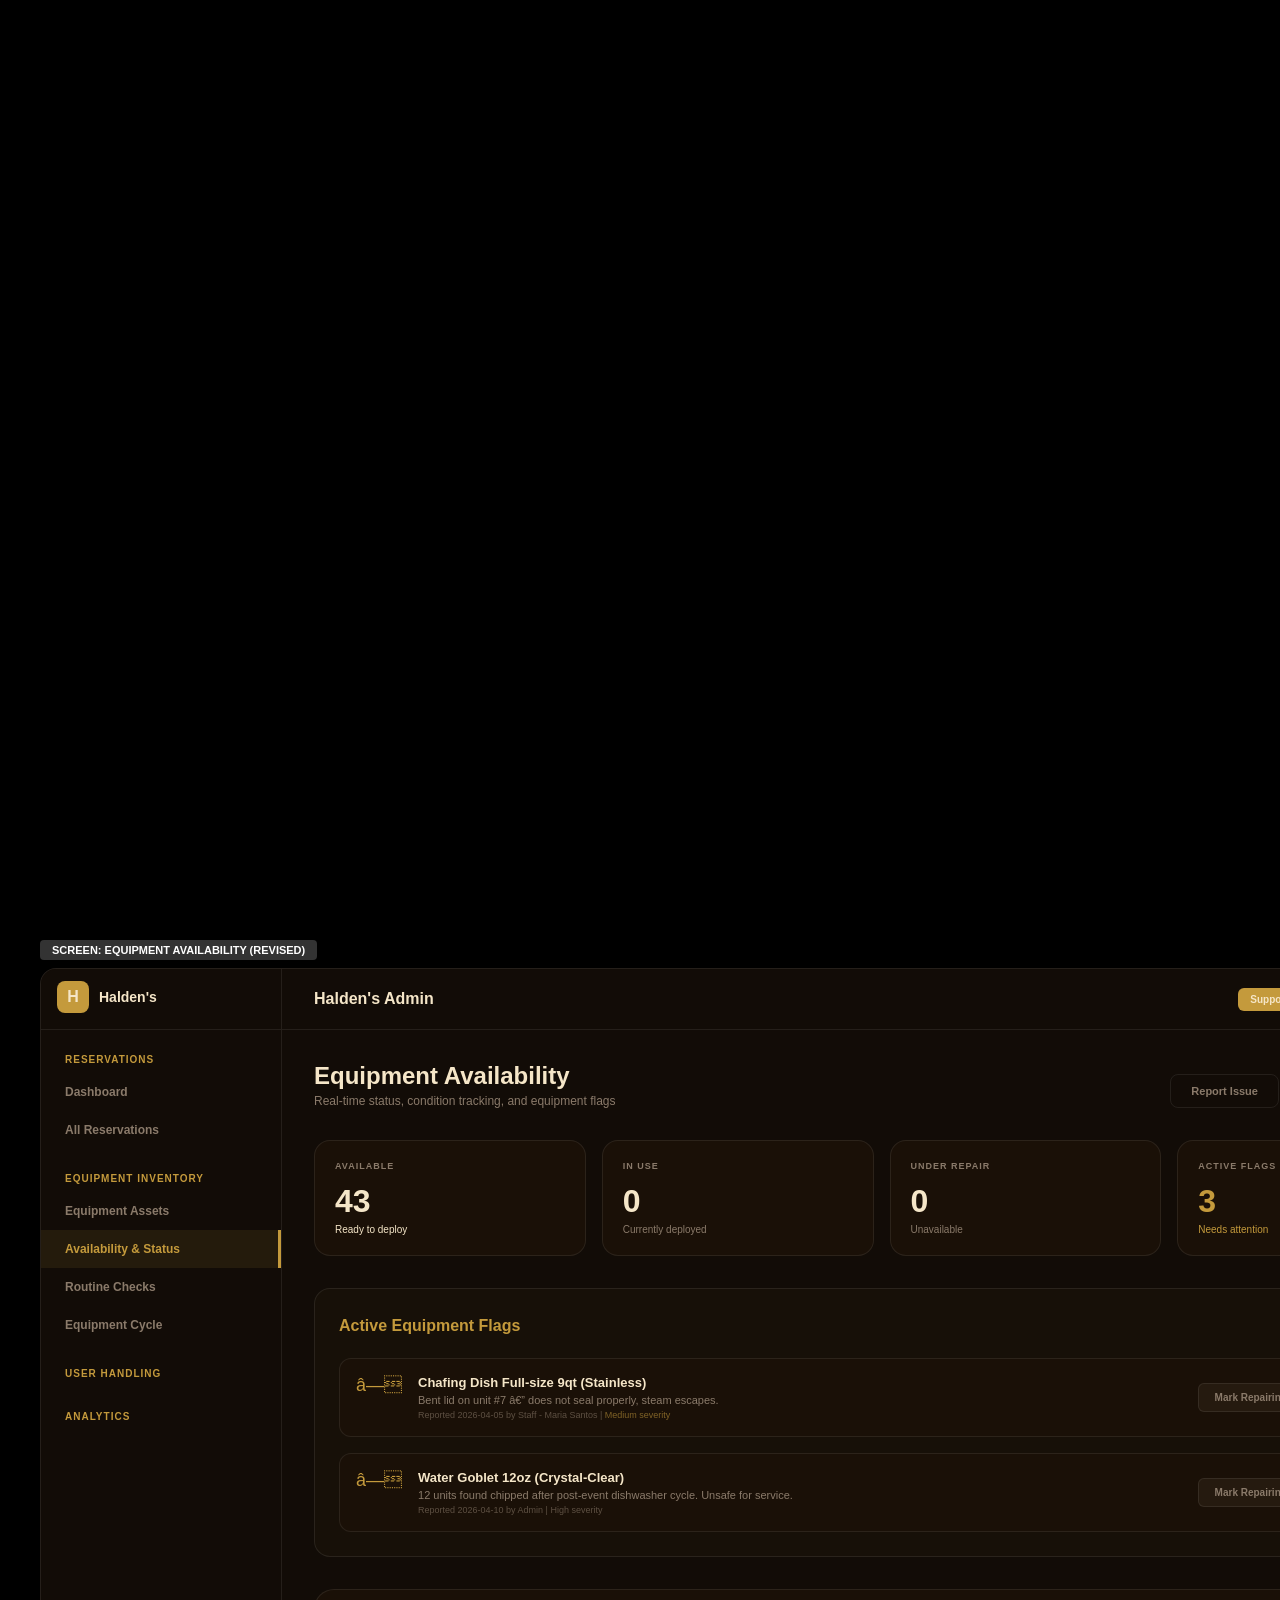
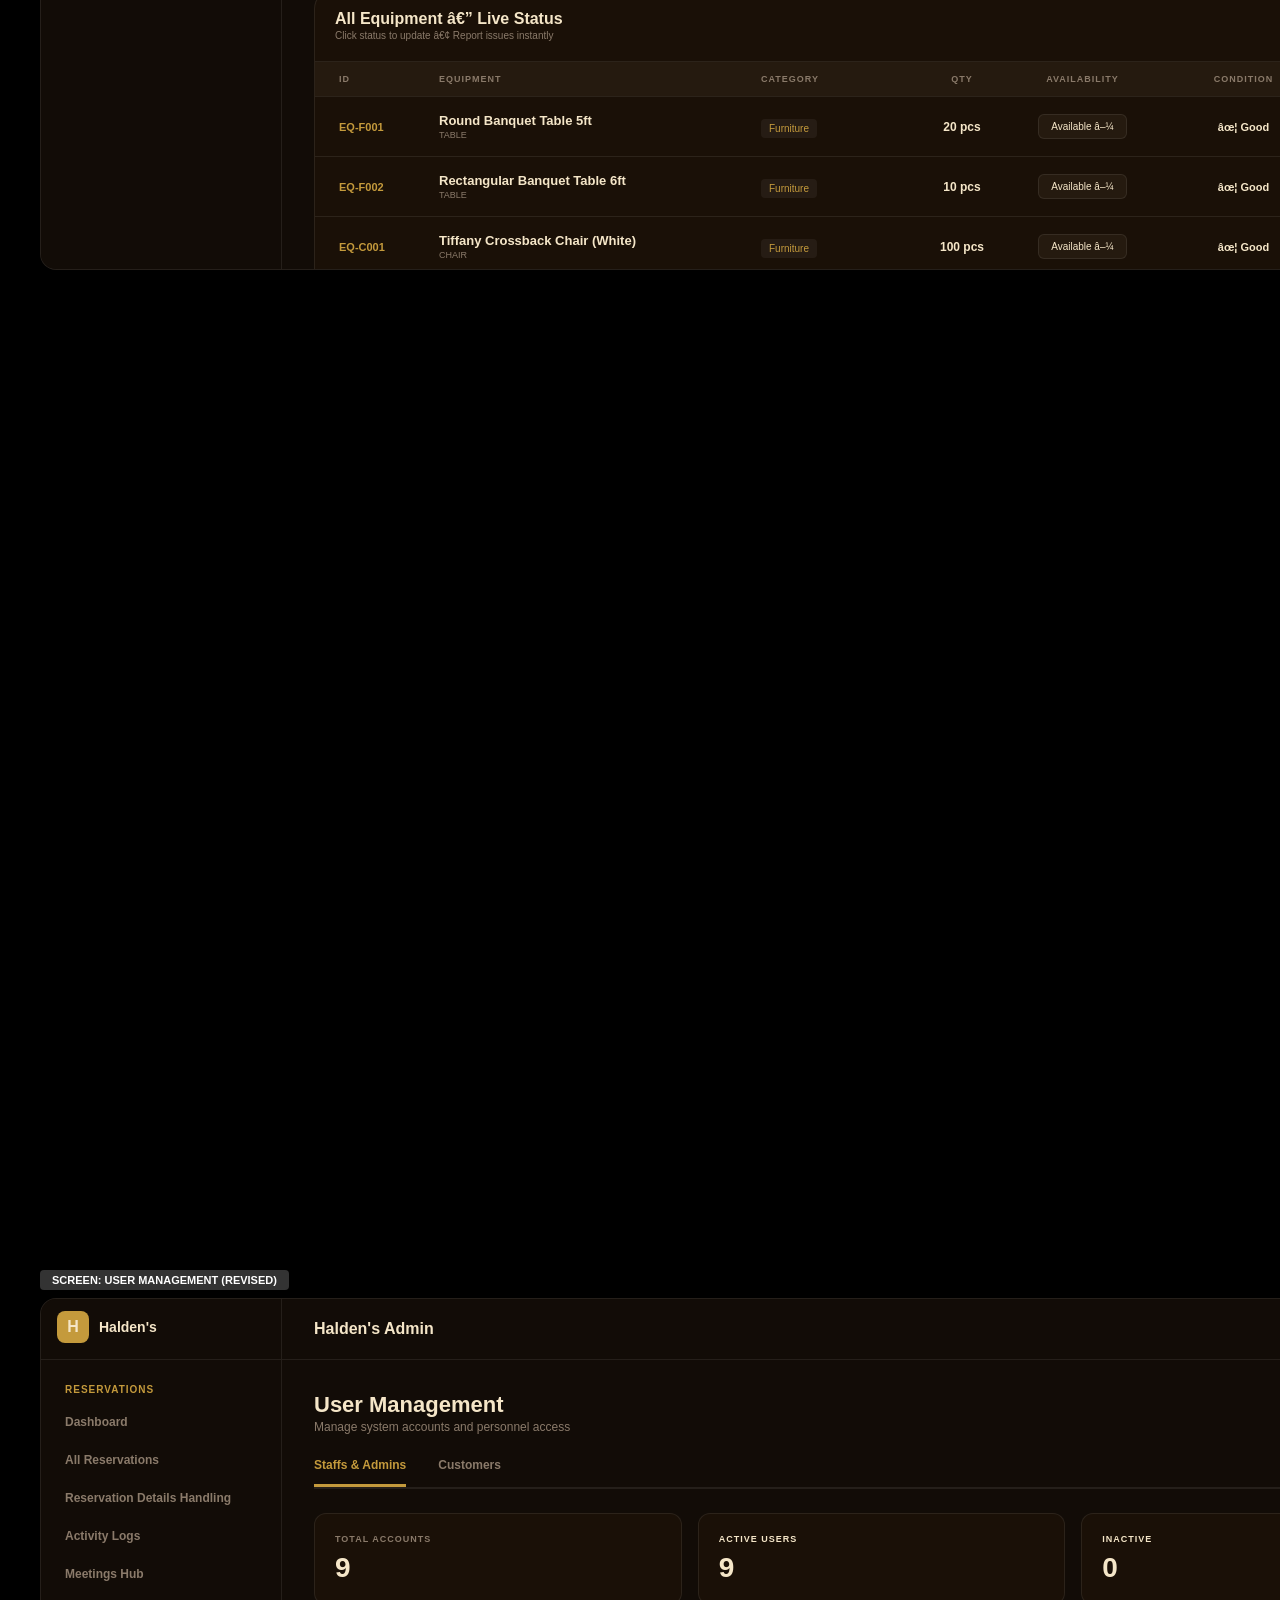
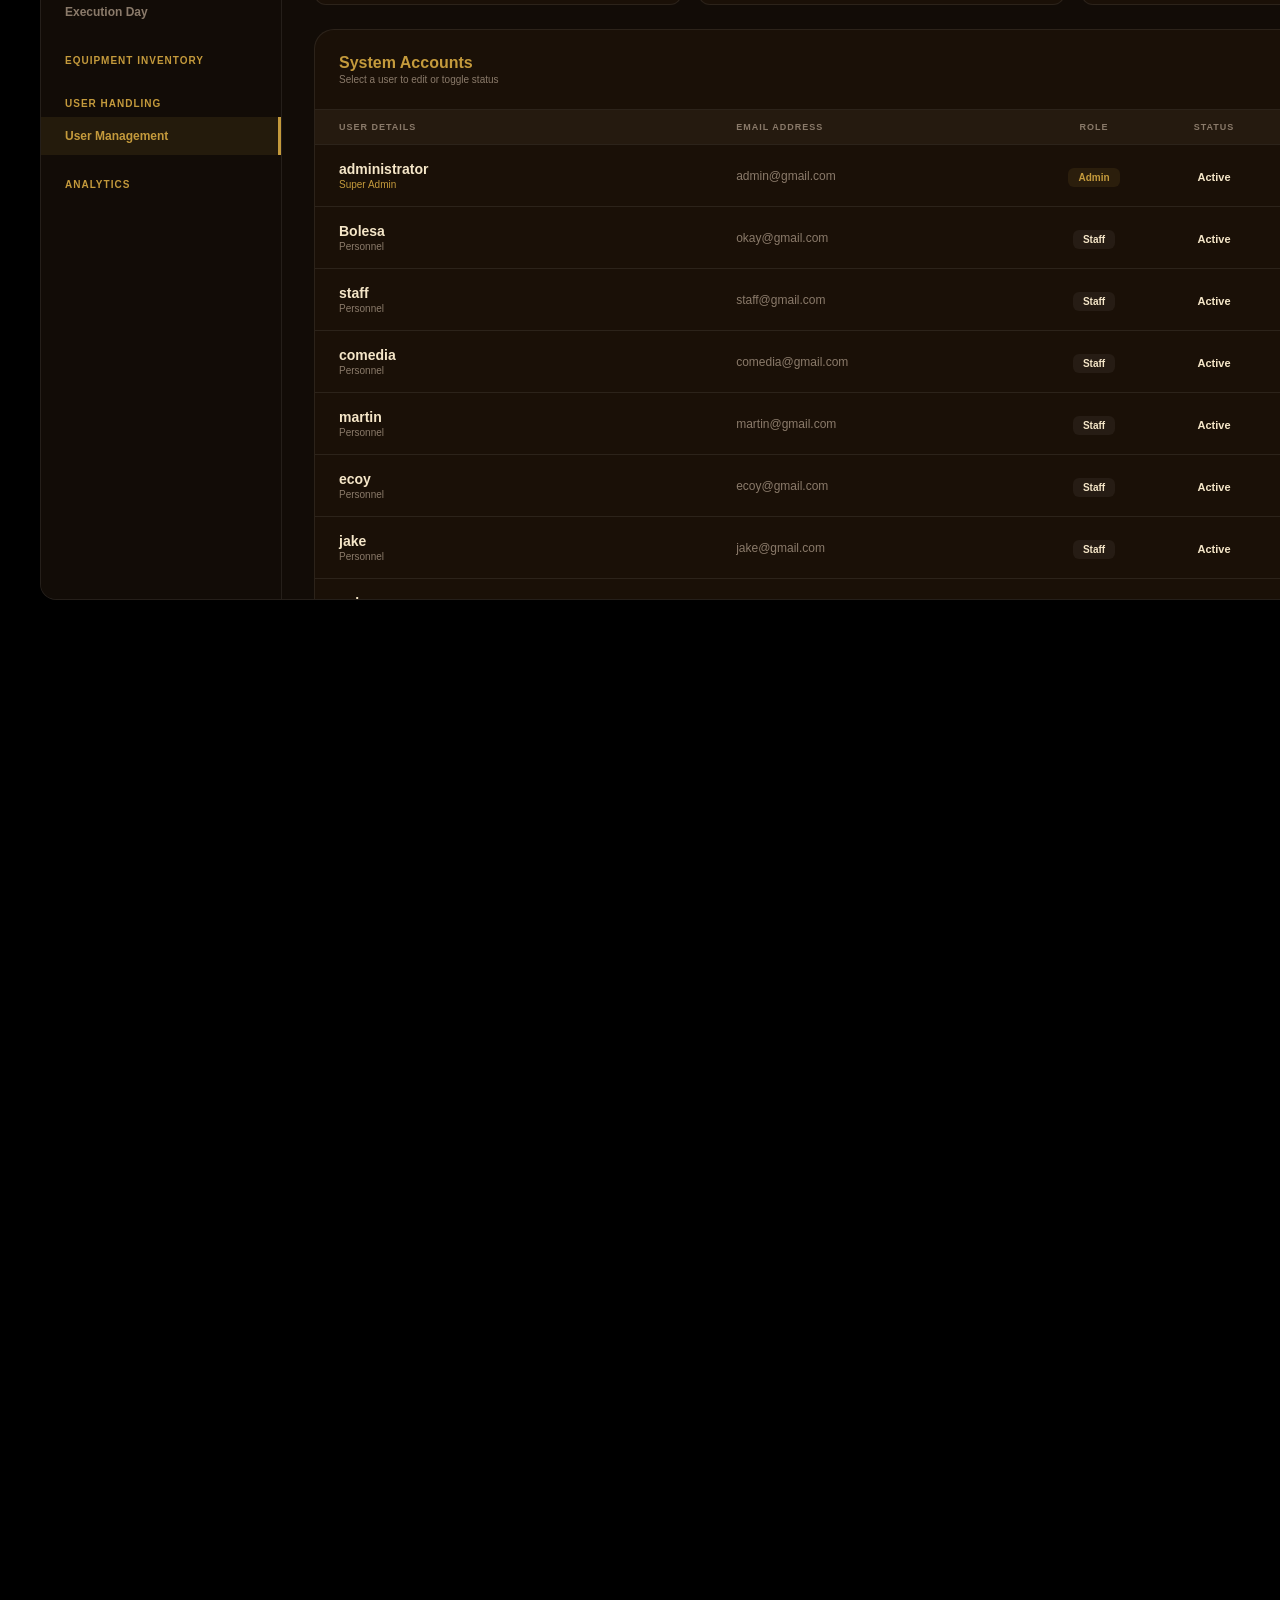
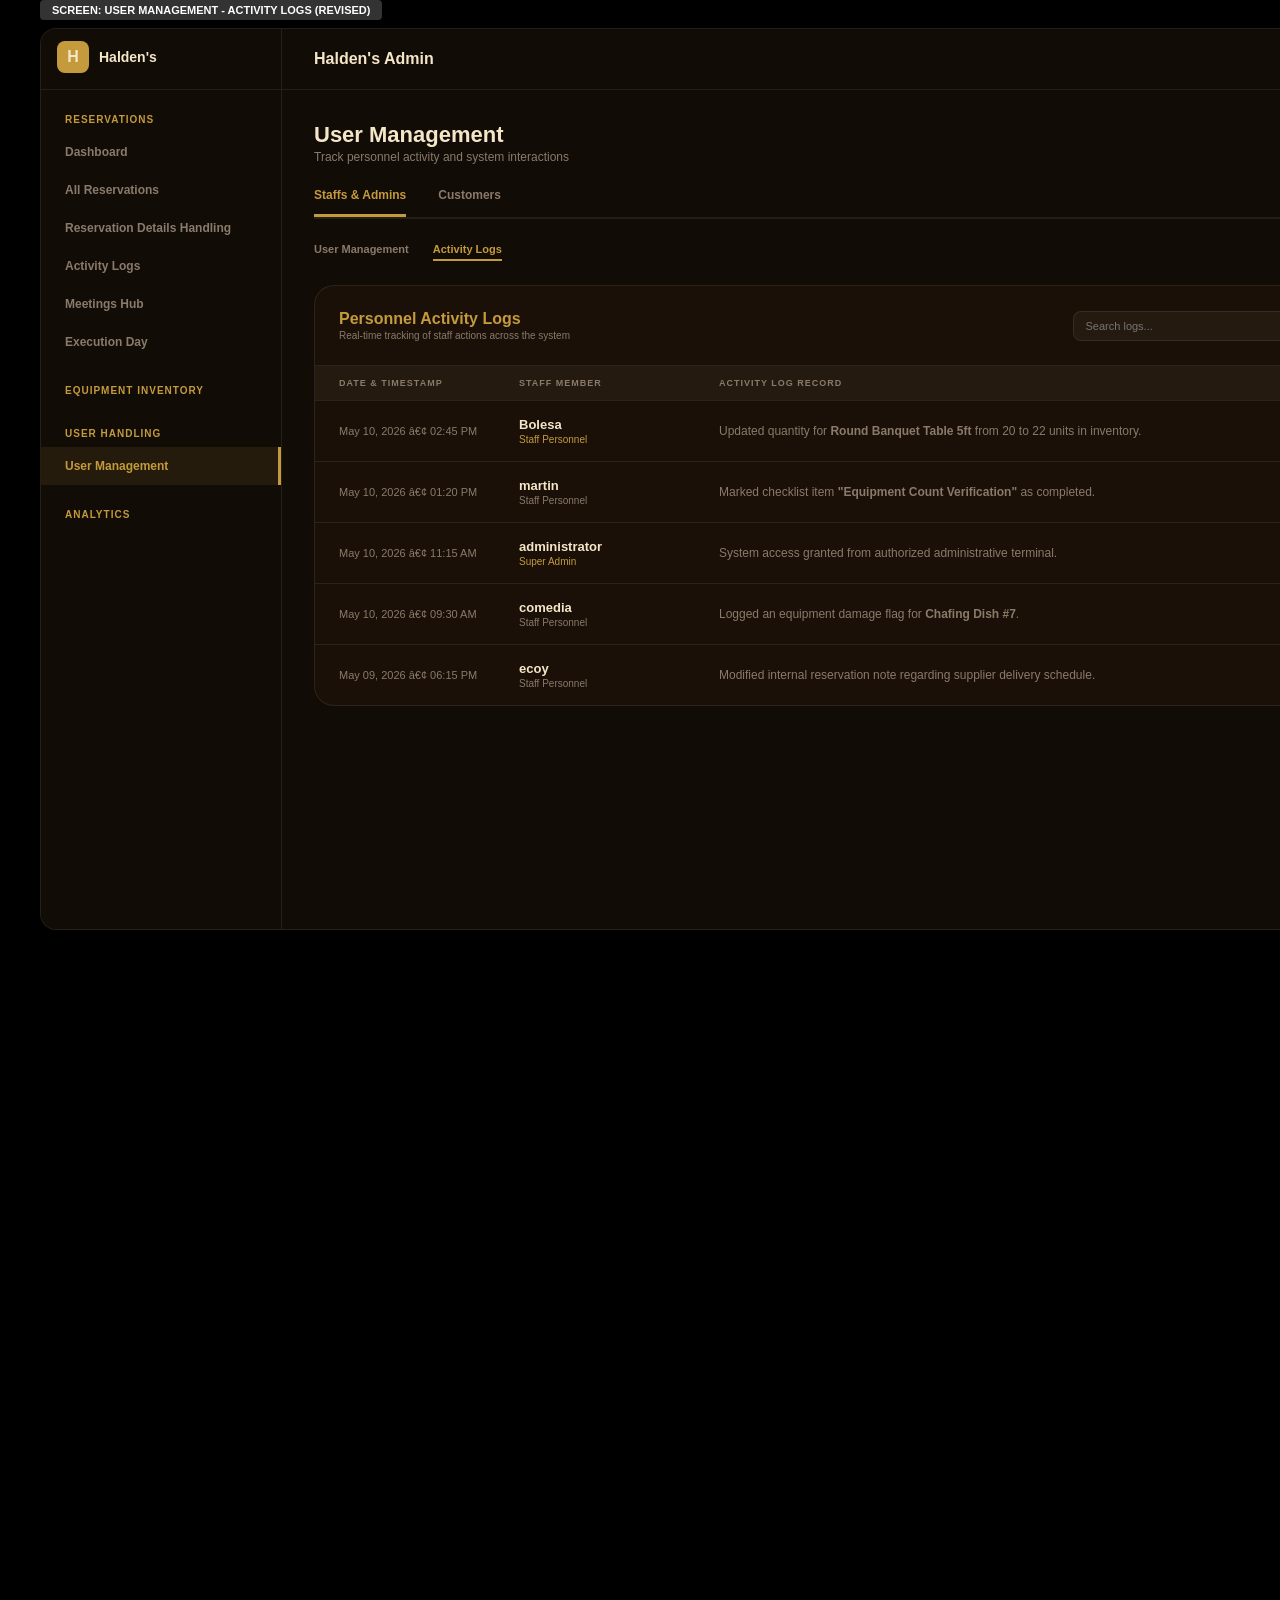
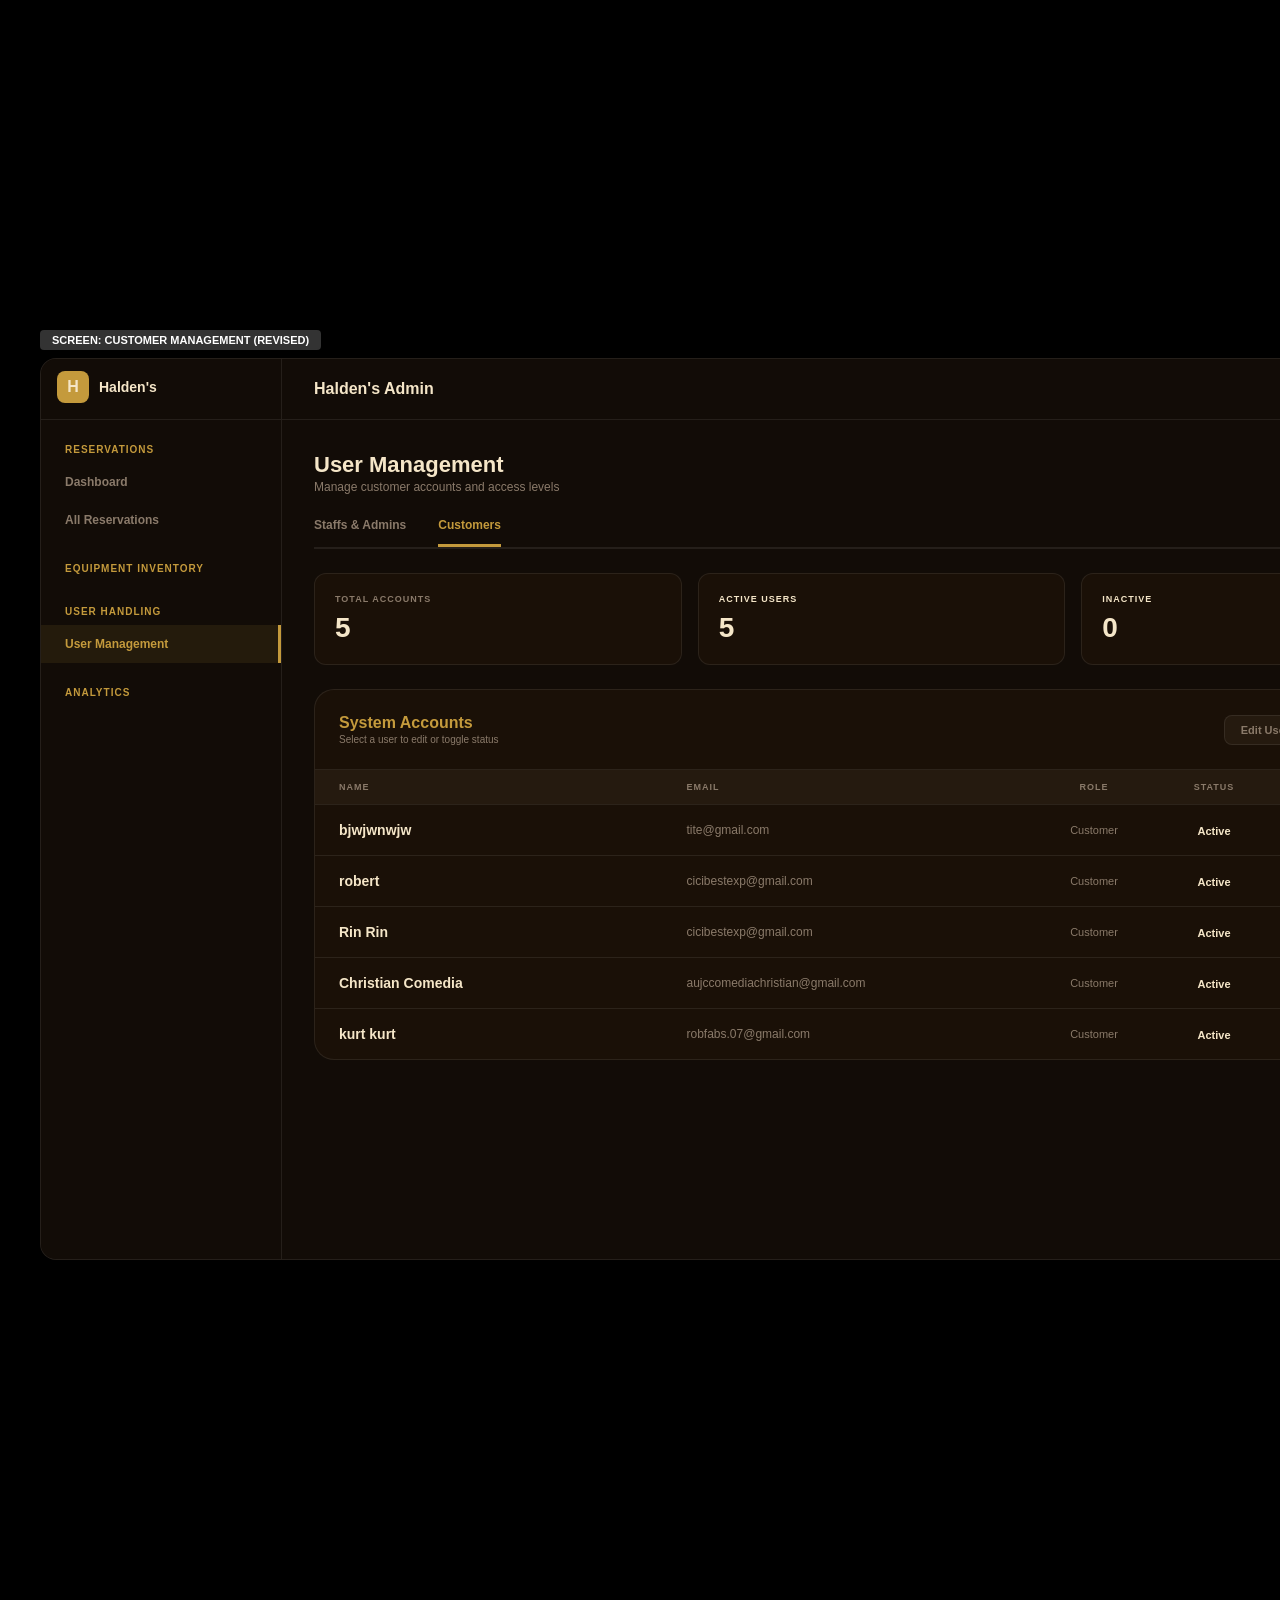
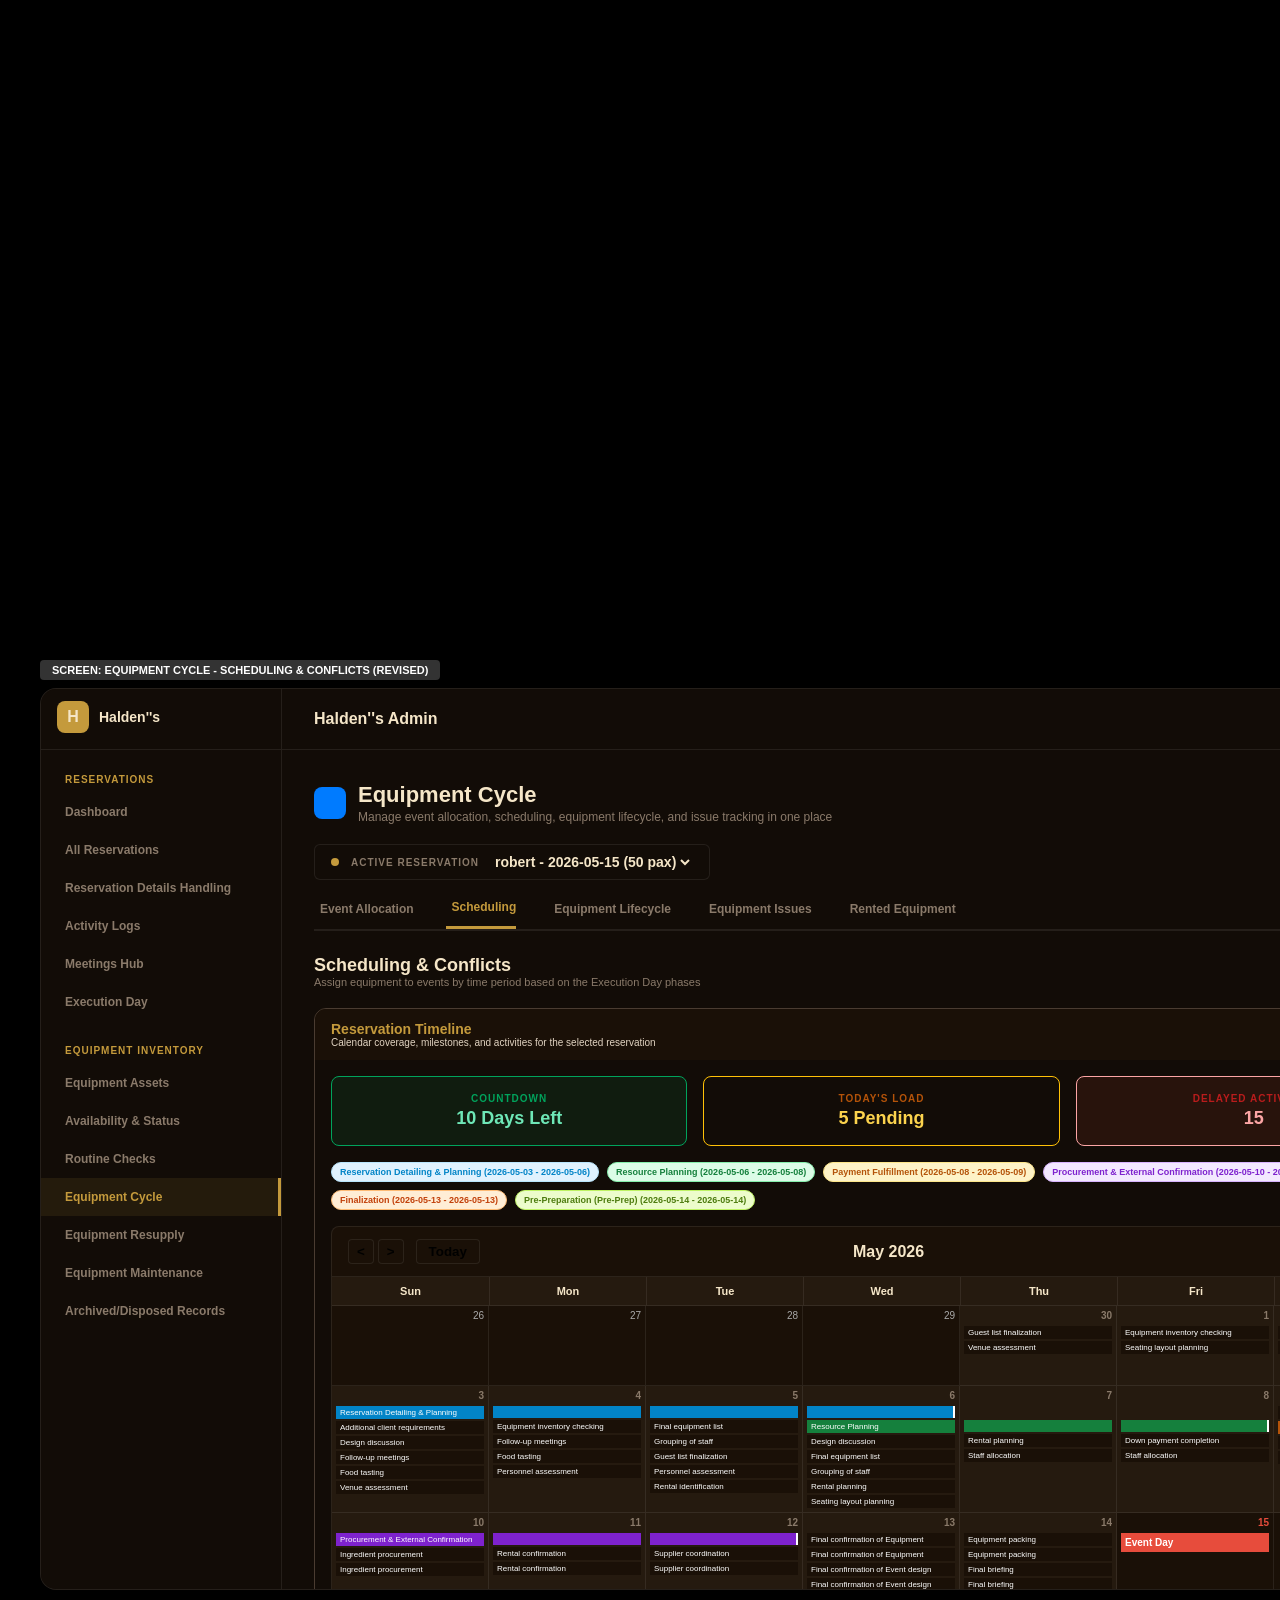
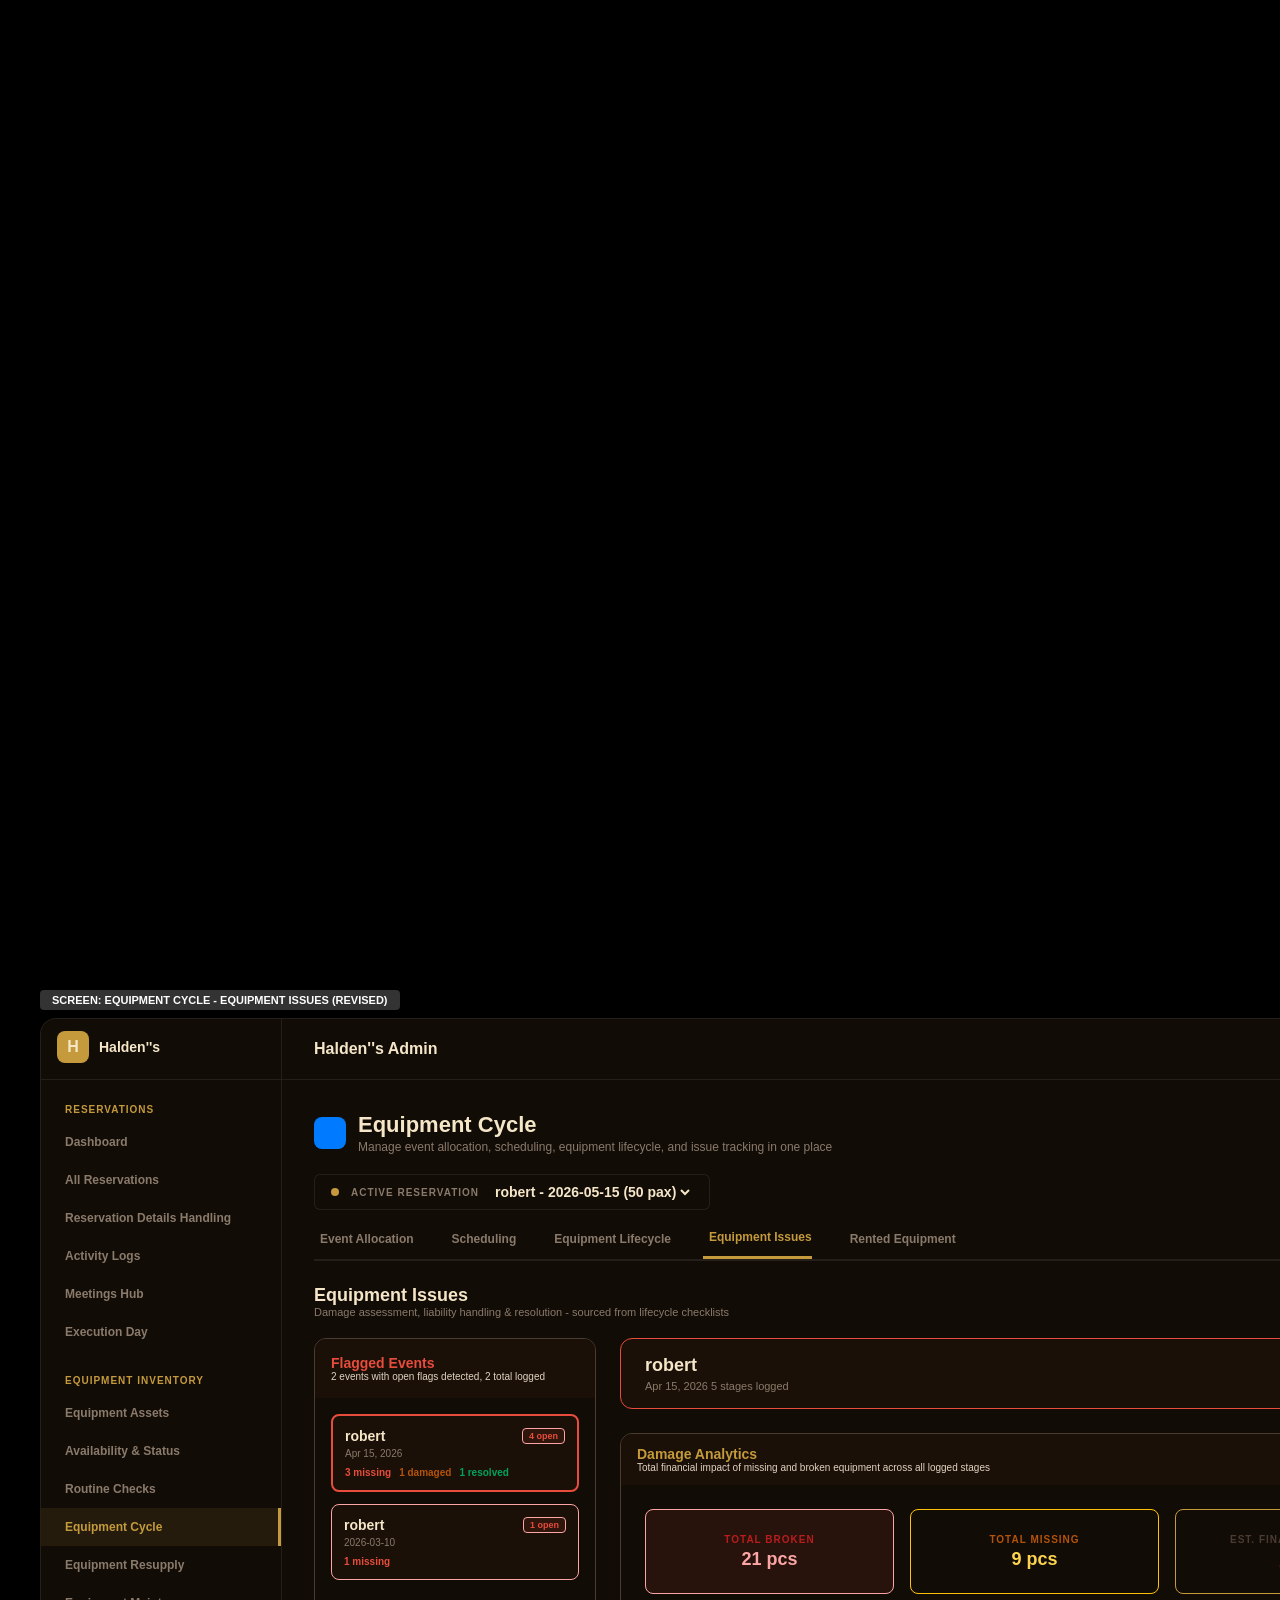
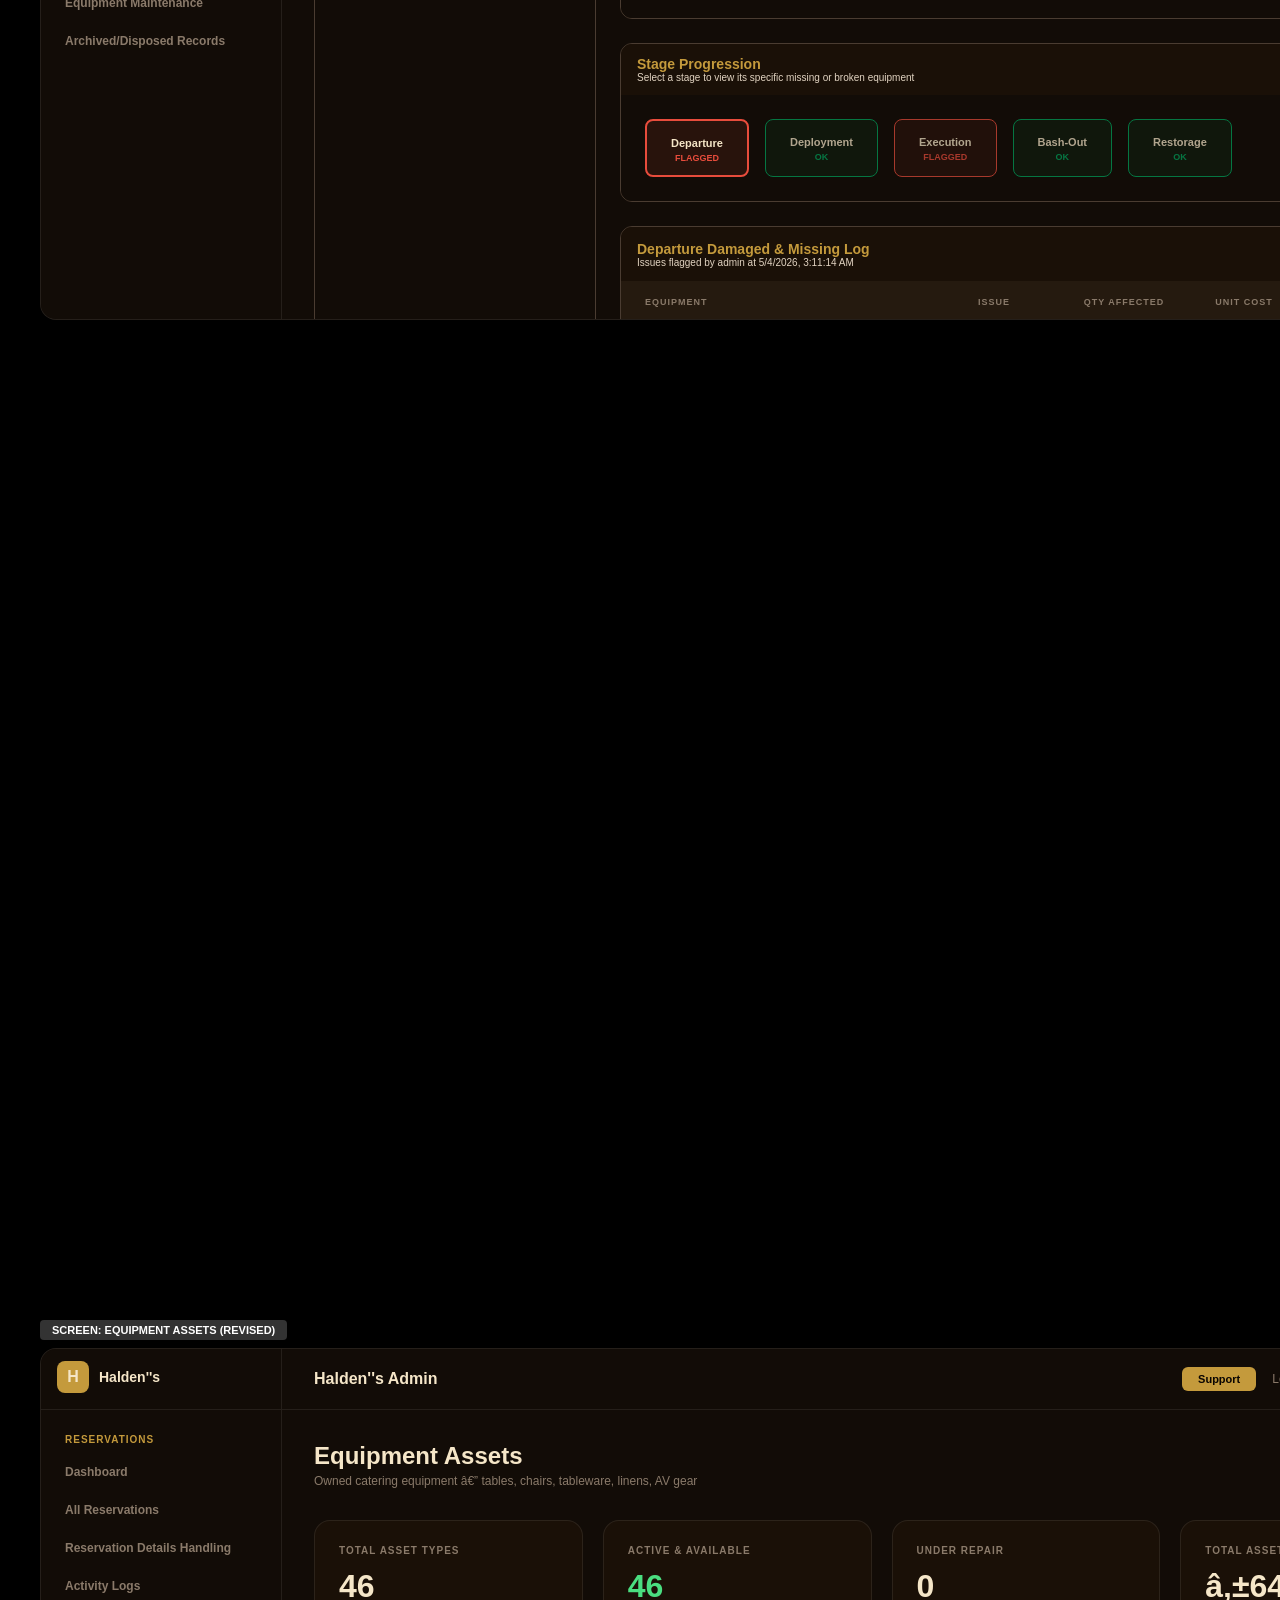
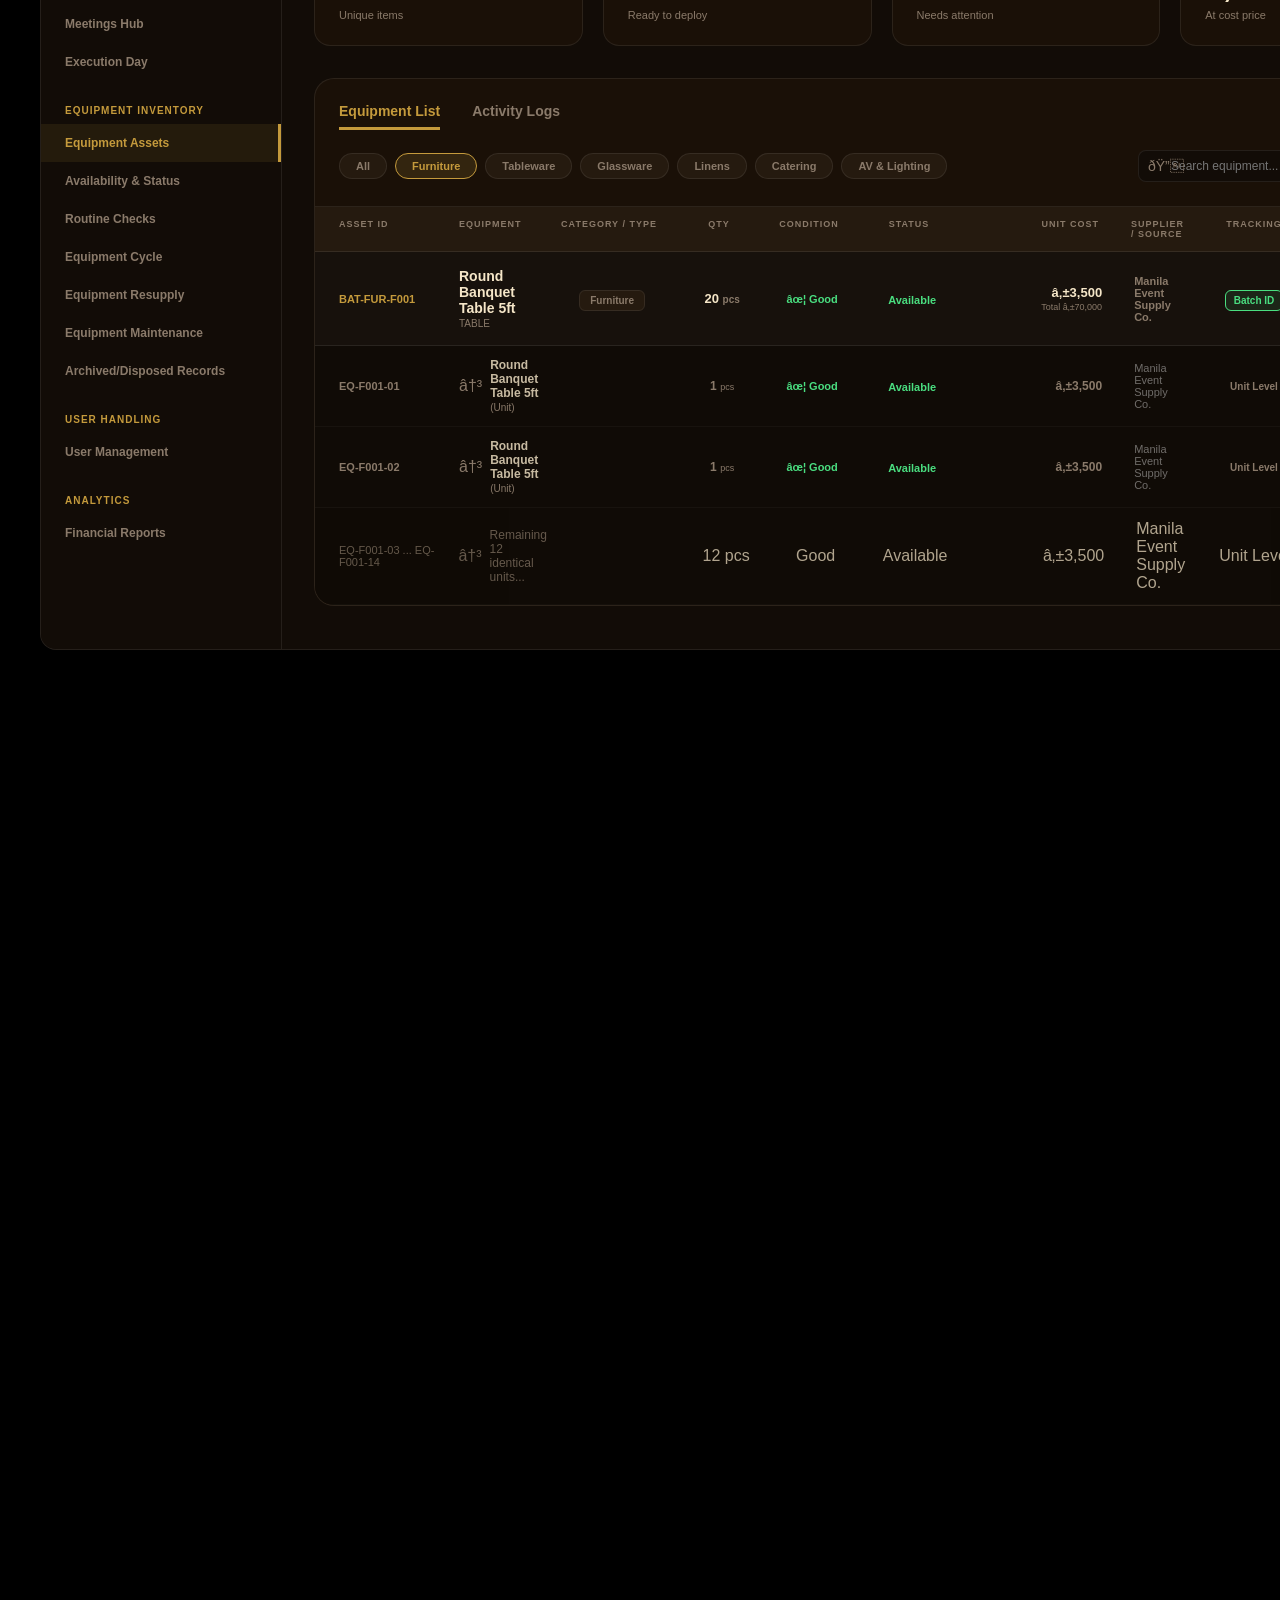
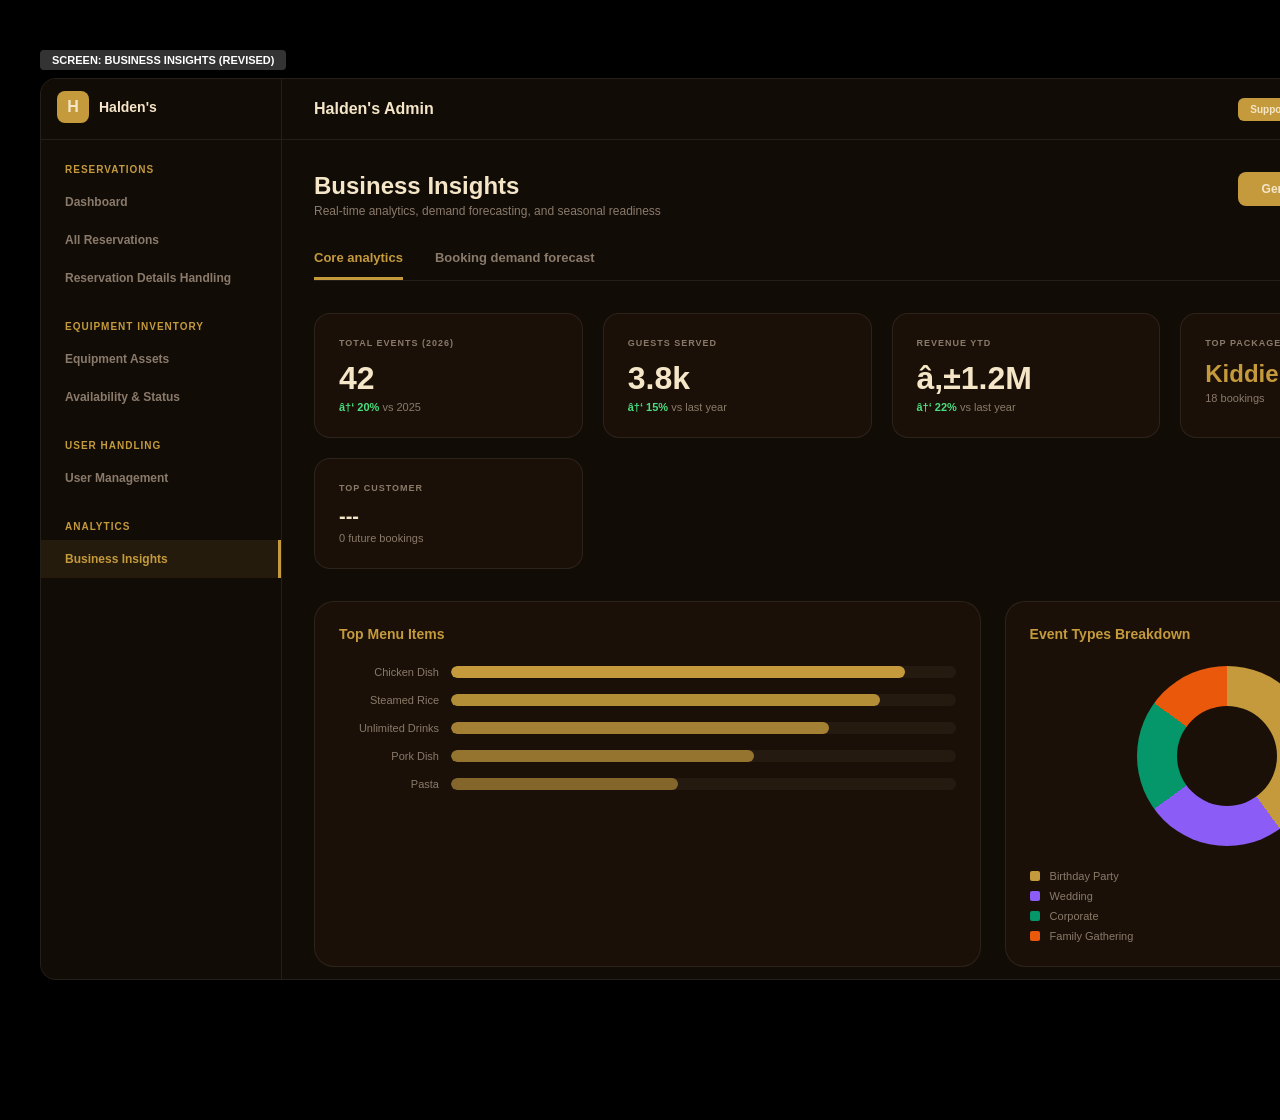
==== commit 022c9dd2: "Add files via upload" ====
--- a/index.html
+++ b/index.html
@@ -5,356 +5,675 @@
 <title>Figma " Admin Dashboard (Flat Layout)</title>
 <link href="https://fonts.googleapis.com/css2?family=DM+Sans:wght@300;400;500;600&display=swap" rel="stylesheet"/>
 <link rel="stylesheet" href="admin.css"/>
-<style>
-  :root {
-    --bg: #120c07;
-    --bg2: #1a1007;
-    --bg3: #251a0f;
-    --gold: #c49a3c;
-    --cream: #f5e6c8;
-    --text-dim: #8a7a6a;
-    --border: rgba(255,255,255,0.08);
-    --border-gold: #4a3c31;
-  }
-  body { margin: 0; padding: 40px; background: #000; font-family: 'Inter', sans-serif; color: var(--cream); }
-  .figma-label { background: #333; color: #fff; padding: 4px 12px; font-size: 11px; font-weight: 800; display: inline-block; margin-bottom: 8px; border-radius: 4px; text-transform: uppercase; }
-  .figma-screen { width: 1440px; height: 900px; background: var(--bg); border: 1px solid var(--border); border-radius: 16px; margin-bottom: 100px; position: relative; overflow: hidden; display: flex; }
-  .adm-sidebar { width: 240px; height: 100%; background: var(--bg); border-right: 1px solid var(--border); display: flex; flex-direction: column; flex-shrink: 0; }
-  .adm-main { flex: 1; display: flex; flex-direction: column; height: 100%; overflow: hidden; }
-  .adm-topnav { height: 60px; border-bottom: 1px solid var(--border); background: var(--bg); display: flex; align-items: center; padding: 0 32px; }
-  .adm-content { flex: 1; overflow-y: auto; padding: 32px; background: var(--bg); }
-  .si { padding: 12px 24px; font-size: 12px; font-weight: 700; color: var(--text-dim); cursor: pointer; display: flex; align-items: center; gap: 10px; transition: all 0.2s; }
-  .si:hover { background: rgba(255,255,255,0.03); color: var(--cream); }
-  .si.active { background: rgba(196,154,60,0.1); color: var(--gold); border-right: 3px solid var(--gold); }
-  .sg-lbl { padding: 24px 24px 8px; font-size: 10px; font-weight: 800; color: var(--gold); text-transform: uppercase; letter-spacing: 1px; }
+<style>
+  :root {
+    --bg: #120c07;
+    --bg2: #1a1007;
+    --bg3: #251a0f;
+    --gold: #c49a3c;
+    --cream: #f5e6c8;
+    --text-dim: #8a7a6a;
+    --border: rgba(255,255,255,0.08);
+    --border-gold: #4a3c31;
+  }
+  body { margin: 0; padding: 40px; background: #000; font-family: 'Inter', sans-serif; color: var(--cream); }
+  .figma-label { background: #333; color: #fff; padding: 4px 12px; font-size: 11px; font-weight: 800; display: inline-block; margin-bottom: 8px; border-radius: 4px; text-transform: uppercase; }
+  .figma-screen { width: 1440px; height: 900px; background: var(--bg); border: 1px solid var(--border); border-radius: 16px; margin-bottom: 100px; position: relative; overflow: hidden; display: flex; }
+  .adm-sidebar { width: 240px; height: 100%; background: var(--bg); border-right: 1px solid var(--border); display: flex; flex-direction: column; flex-shrink: 0; }
+  .adm-main { flex: 1; display: flex; flex-direction: column; height: 100%; overflow: hidden; }
+  .adm-topnav { height: 60px; border-bottom: 1px solid var(--border); background: var(--bg); display: flex; align-items: center; padding: 0 32px; }
+  .adm-content { flex: 1; overflow-y: auto; padding: 32px; background: var(--bg); }
+  .si { padding: 12px 24px; font-size: 12px; font-weight: 700; color: var(--text-dim); cursor: pointer; display: flex; align-items: center; gap: 10px; transition: all 0.2s; }
+  .si:hover { background: rgba(255,255,255,0.03); color: var(--cream); }
+  .si.active { background: rgba(196,154,60,0.1); color: var(--gold); border-right: 3px solid var(--gold); }
+  .sg-lbl { padding: 24px 24px 8px; font-size: 10px; font-weight: 800; color: var(--gold); text-transform: uppercase; letter-spacing: 1px; }
 </style>
 </head>
 <body>
-
 <!-- ================================================================ -->
-<!-- SCREEN: EXECUTION DAY - RESTORAGE -->
+<!-- SCREEN: EQUIPMENT AVAILABILITY (REVISED - NO TABLES) -->
 <!-- ================================================================ -->
-<div class="figma-label">SCREEN: Execution Day - Restorage</div>
-<div class="figma-screen" style="background:var(--bg);font-family:'Inter',sans-serif;color:#4a3c31;flex-direction:column;height:100vh">
- <!-- Top Navigation -->
- <div style="display:flex;align-items:center;justify-content:space-between;padding:12px 24px;border-bottom:1px solid var(--border);background:var(--bg)">
-  <div style="display:flex;align-items:center;gap:16px">
-   <div style="display:flex;align-items:center;gap:6px;color:#00a35c;font-size:10px;font-weight:800;letter-spacing:1px">
-    <span style="display:inline-block;width:8px;height:8px;background:#00a35c;border-radius:4px"></span> LIVE
-   </div>
-   <div>
-    <div style="font-size:18px;font-weight:900;color:var(--cream)">robert's Event</div>
-    <div style="font-size:9px;color:var(--text-dim);font-weight:600;text-transform:uppercase">2026-05-15  08:00 - 13:00  STI Caloocan, Samson Road, Barangay 80, Zone 7, University Hills, District 1, Caloocan, Northern Manila District, Metro Manila, 1400, Philippines</div>
-   </div>
+<div style="height: 100vh;"></div>
+<div class="figma-label">SCREEN: Equipment Availability (Revised)</div>
+<div class="figma-screen">
+  <div class="adm-sidebar">
+    <div style="padding:12px 16px 16px;border-bottom:1px solid var(--border);display:flex;align-items:center;gap:10px">
+      <div style="width:32px;height:32px;background:var(--gold);color:var(--dark);border-radius:8px;display:flex;align-items:center;justify-content:center;font-weight:900;font-size:16px">H</div>
+      <div><div style="font-size:14px;font-weight:700;color:var(--cream)">Halden's</div></div>
+    </div>
+    <div class="sg-lbl">Reservations</div><div class="si"> Dashboard</div><div class="si"> All Reservations</div>
+    <div class="sg-lbl">Equipment Inventory</div>
+    <div class="si"> Equipment Assets</div><div class="si active"> Availability & Status</div><div class="si"> Routine Checks</div><div class="si"> Equipment Cycle</div>
+    <div class="sg-lbl">User Handling</div>
+    <div class="sg-lbl">Analytics</div>
   </div>
-  <div style="display:flex;gap:12px;align-items:center">
-   <button style="background:transparent;border:1px solid var(--border);color:var(--cream);padding:6px 16px;border-radius:6px;font-weight:600;font-size:12px;display:flex;align-items:center;gap:6px"> Live Chat</button>
-   <div style="background:var(--bg);border:2px solid #c49a3c;color:#4a3c31;padding:6px 16px;border-radius:24px;font-weight:800;font-size:12px">RESTORAGE  16:00 - 17:00</div>
-   <button style="background:transparent;border:none;color:var(--text-dim);font-weight:700;font-size:12px"> Toggle View</button>
-   <button style="background:var(--bg);border:1px solid #e74c3c;color:#e74c3c;padding:8px 16px;border-radius:6px;font-weight:700;font-size:12px"> End Execution</button>
+  <div class="adm-main">
+    <div class="adm-topnav" style="display:flex; justify-content:space-between; align-items:center;">
+      <span style="font-weight:700;color:var(--cream)">Halden's Admin</span>
+      <div style="display:flex; gap:12px; align-items:center;">
+        <button style="background:var(--gold); border:none; color:var(--dark); padding:6px 12px; border-radius:6px; font-size:10px; font-weight:800;">Support</button>
+        <div style="font-size:11px; color:var(--text-dim);">Logged in as <b>administrator</b></div>
+      </div>
+    </div>
+    <div class="adm-content" style="padding:32px;background:var(--bg);overflow-y:auto;height:calc(100vh - 60px)">
+      
+      <!-- Header -->
+      <div style="display:flex; justify-content:space-between; align-items:flex-end; margin-bottom:32px;">
+        <div>
+          <h1 style="margin:0; font-size:24px; font-weight:900; color:var(--cream);">Equipment Availability</h1>
+          <p style="margin:4px 0 0; font-size:12px; color:var(--text-dim);">Real-time status, condition tracking, and equipment flags</p>
+        </div>
+        <div style="display:flex; gap:12px;">
+          <button style="background:transparent; border:1px solid var(--border); color:var(--text-dim); padding:10px 20px; border-radius:8px; font-size:11px; font-weight:800;">Report Issue</button>
+          <button style="background:var(--gold); border:none; color:var(--dark); padding:10px 24px; border-radius:8px; font-size:11px; font-weight:900;">Force Routine Check</button>
+        </div>
+      </div>
+
+      <!-- Metric Cards -->
+      <div style="display:grid; grid-template-columns: repeat(4, 1fr); gap:16px; margin-bottom:32px;">
+        <div style="background:var(--bg2); border:1px solid var(--border); border-radius:16px; padding:20px;">
+          <div style="font-size:9px; font-weight:800; color:var(--text-dim); letter-spacing:1px; margin-bottom:12px;">AVAILABLE</div>
+          <div style="font-size:32px; font-weight:900; color:var(--cream);">43</div>
+          <div style="font-size:10px; color:var(--green); margin-top:4px;">Ready to deploy</div>
+        </div>
+        <div style="background:var(--bg2); border:1px solid var(--border); border-radius:16px; padding:20px;">
+          <div style="font-size:9px; font-weight:800; color:var(--text-dim); letter-spacing:1px; margin-bottom:12px;">IN USE</div>
+          <div style="font-size:32px; font-weight:900; color:var(--cream);">0</div>
+          <div style="font-size:10px; color:var(--text-dim); margin-top:4px;">Currently deployed</div>
+        </div>
+        <div style="background:var(--bg2); border:1px solid var(--border); border-radius:16px; padding:20px;">
+          <div style="font-size:9px; font-weight:800; color:var(--text-dim); letter-spacing:1px; margin-bottom:12px;">UNDER REPAIR</div>
+          <div style="font-size:32px; font-weight:900; color:var(--cream);">0</div>
+          <div style="font-size:10px; color:var(--text-dim); margin-top:4px;">Unavailable</div>
+        </div>
+        <div style="background:var(--bg2); border:1px solid var(--border); border-radius:16px; padding:20px;">
+          <div style="font-size:9px; font-weight:800; color:var(--text-dim); letter-spacing:1px; margin-bottom:12px;">ACTIVE FLAGS</div>
+          <div style="font-size:32px; font-weight:900; color:var(--gold);">3</div>
+          <div style="font-size:10px; color:var(--gold); margin-top:4px;">Needs attention</div>
+        </div>
+      </div>
+
+      <!-- Active Equipment Flags -->
+      <div style="background:rgba(196,154,60,0.03); border:1px solid var(--border); border-radius:16px; padding:24px; margin-bottom:32px;">
+        <div style="display:flex; justify-content:space-between; align-items:center; margin-bottom:20px;">
+          <h2 style="font-size:16px; font-weight:800; color:var(--gold); margin:0;">Active Equipment Flags</h2>
+          <button style="background:transparent; border:1px solid var(--border); color:var(--text-dim); padding:6px 12px; border-radius:6px; font-size:10px; font-weight:800;">+ Report New Issue</button>
+        </div>
+        
+        <div style="display:flex; flex-direction:column; gap:16px;">
+          <!-- Flag Item 1 -->
+          <div style="background:var(--bg2); border:1px solid var(--border); border-radius:12px; padding:16px; display:flex; justify-content:space-between; align-items:center;">
+            <div style="display:flex; gap:16px; align-items:flex-start;">
+              <div style="color:var(--gold); font-size:18px;">â—</div>
+              <div>
+                <div style="font-size:13px; font-weight:800; color:var(--cream);">Chafing Dish Full-size 9qt (Stainless)</div>
+                <div style="font-size:11px; color:var(--text-dim); margin-top:4px;">Bent lid on unit #7 â€” does not seal properly, steam escapes.</div>
+                <div style="font-size:9px; color:var(--text-dim); margin-top:4px; opacity:0.6;">Reported 2026-04-05 by Staff - Maria Santos | <span style="color:var(--gold);">Medium severity</span></div>
+              </div>
+            </div>
+            <div style="display:flex; gap:10px;">
+              <button style="background:var(--bg3); border:1px solid var(--border); color:var(--text-dim); padding:8px 16px; border-radius:6px; font-size:10px; font-weight:800;">Mark Repairing</button>
+              <button style="background:var(--green); border:none; color:var(--dark); padding:8px 16px; border-radius:6px; font-size:10px; font-weight:900;">âœ“ Resolve</button>
+            </div>
+          </div>
+          <!-- Flag Item 2 -->
+          <div style="background:var(--bg2); border:1px solid var(--border); border-radius:12px; padding:16px; display:flex; justify-content:space-between; align-items:center;">
+            <div style="display:flex; gap:16px; align-items:flex-start;">
+              <div style="color:var(--gold); font-size:18px;">â—</div>
+              <div>
+                <div style="font-size:13px; font-weight:800; color:var(--cream);">Water Goblet 12oz (Crystal-Clear)</div>
+                <div style="font-size:11px; color:var(--text-dim); margin-top:4px;">12 units found chipped after post-event dishwasher cycle. Unsafe for service.</div>
+                <div style="font-size:9px; color:var(--text-dim); margin-top:4px; opacity:0.6;">Reported 2026-04-10 by Admin | <span style="color:var(--red);">High severity</span></div>
+              </div>
+            </div>
+            <div style="display:flex; gap:10px;">
+              <button style="background:var(--bg3); border:1px solid var(--border); color:var(--text-dim); padding:8px 16px; border-radius:6px; font-size:10px; font-weight:800;">Mark Repairing</button>
+              <button style="background:var(--green); border:none; color:var(--dark); padding:8px 16px; border-radius:6px; font-size:10px; font-weight:900;">âœ“ Resolve</button>
+            </div>
+          </div>
+        </div>
+      </div>
+
+      <!-- All Equipment â€” Live Status (Non-Table Grid) -->
+      <div style="background:var(--bg2); border:1px solid var(--border); border-radius:20px; overflow:hidden;">
+        <div style="padding:20px; border-bottom:1px solid var(--border); display:flex; justify-content:space-between; align-items:center;">
+          <div>
+            <h2 style="font-size:16px; font-weight:800; color:var(--cream); margin:0;">All Equipment â€” Live Status</h2>
+            <div style="font-size:10px; color:var(--text-dim); margin-top:2px;">Click status to update â€¢ Report issues instantly</div>
+          </div>
+          <button style="background:var(--bg3); border:1px solid var(--border); color:var(--text-dim); padding:8px 16px; border-radius:8px; font-size:11px; font-weight:700;">Filter equipment...</button>
+        </div>
+
+        <!-- Header (Flex Row) -->
+        <div style="background:var(--bg3); padding:12px 24px; display:flex; font-size:9px; font-weight:800; color:var(--text-dim); text-transform:uppercase; letter-spacing:1px;">
+          <div style="width:100px;">ID</div>
+          <div style="flex:2;">EQUIPMENT</div>
+          <div style="flex:1;">CATEGORY</div>
+          <div style="width:80px; text-align:center;">QTY</div>
+          <div style="flex:1; text-align:center;">AVAILABILITY</div>
+          <div style="flex:1; text-align:center;">CONDITION</div>
+          <div style="width:100px; text-align:right;">ACTION</div>
+        </div>
+
+        <!-- Row 1 -->
+        <div style="padding:16px 24px; border-top:1px solid var(--border); display:flex; align-items:center;">
+          <div style="width:100px; font-size:11px; color:var(--gold); font-weight:800;">EQ-F001</div>
+          <div style="flex:2;">
+            <div style="font-size:13px; font-weight:800; color:var(--cream);">Round Banquet Table 5ft</div>
+            <div style="font-size:9px; color:var(--text-dim); margin-top:2px;">TABLE</div>
+          </div>
+          <div style="flex:1;"><span style="background:rgba(255,255,255,0.05); padding:4px 8px; border-radius:4px; font-size:10px; color:var(--gold);">Furniture</span></div>
+          <div style="width:80px; text-align:center; font-size:12px; font-weight:800; color:var(--cream);">20 pcs</div>
+          <div style="flex:1; display:flex; justify-content:center;">
+            <div style="background:var(--bg3); border:1px solid var(--border); padding:6px 12px; border-radius:6px; font-size:10px; color:var(--cream); cursor:pointer;">Available â–¼</div>
+          </div>
+          <div style="flex:1; text-align:center; font-size:11px; color:var(--green); font-weight:700;">âœ¦ Good</div>
+          <div style="width:100px; text-align:right;">
+            <button style="background:transparent; border:1px solid var(--border); color:var(--text-dim); padding:6px 12px; border-radius:6px; font-size:10px; font-weight:700;">Flag</button>
+          </div>
+        </div>
+
+        <!-- Row 2 -->
+        <div style="padding:16px 24px; border-top:1px solid var(--border); display:flex; align-items:center;">
+          <div style="width:100px; font-size:11px; color:var(--gold); font-weight:800;">EQ-F002</div>
+          <div style="flex:2;">
+            <div style="font-size:13px; font-weight:800; color:var(--cream);">Rectangular Banquet Table 6ft</div>
+            <div style="font-size:9px; color:var(--text-dim); margin-top:2px;">TABLE</div>
+          </div>
+          <div style="flex:1;"><span style="background:rgba(255,255,255,0.05); padding:4px 8px; border-radius:4px; font-size:10px; color:var(--gold);">Furniture</span></div>
+          <div style="width:80px; text-align:center; font-size:12px; font-weight:800; color:var(--cream);">10 pcs</div>
+          <div style="flex:1; display:flex; justify-content:center;">
+            <div style="background:var(--bg3); border:1px solid var(--border); padding:6px 12px; border-radius:6px; font-size:10px; color:var(--cream); cursor:pointer;">Available â–¼</div>
+          </div>
+          <div style="flex:1; text-align:center; font-size:11px; color:var(--green); font-weight:700;">âœ¦ Good</div>
+          <div style="width:100px; text-align:right;">
+            <button style="background:transparent; border:1px solid var(--border); color:var(--text-dim); padding:6px 12px; border-radius:6px; font-size:10px; font-weight:700;">Flag</button>
+          </div>
+        </div>
+
+        <!-- Row 3 -->
+        <div style="padding:16px 24px; border-top:1px solid var(--border); display:flex; align-items:center;">
+          <div style="width:100px; font-size:11px; color:var(--gold); font-weight:800;">EQ-C001</div>
+          <div style="flex:2;">
+            <div style="font-size:13px; font-weight:800; color:var(--cream);">Tiffany Crossback Chair (White)</div>
+            <div style="font-size:9px; color:var(--text-dim); margin-top:2px;">CHAIR</div>
+          </div>
+          <div style="flex:1;"><span style="background:rgba(255,255,255,0.05); padding:4px 8px; border-radius:4px; font-size:10px; color:var(--gold);">Furniture</span></div>
+          <div style="width:80px; text-align:center; font-size:12px; font-weight:800; color:var(--cream);">100 pcs</div>
+          <div style="flex:1; display:flex; justify-content:center;">
+            <div style="background:var(--bg3); border:1px solid var(--border); padding:6px 12px; border-radius:6px; font-size:10px; color:var(--cream); cursor:pointer;">Available â–¼</div>
+          </div>
+          <div style="flex:1; text-align:center; font-size:11px; color:var(--green); font-weight:700;">âœ¦ Good</div>
+          <div style="width:100px; text-align:right;">
+            <button style="background:transparent; border:1px solid var(--border); color:var(--text-dim); padding:6px 12px; border-radius:6px; font-size:10px; font-weight:700;">Flag</button>
+          </div>
+        </div>
+
+        <!-- Row 4 (Fair Condition) -->
+        <div style="padding:16px 24px; border-top:1px solid var(--border); display:flex; align-items:center;">
+          <div style="width:100px; font-size:11px; color:var(--gold); font-weight:800;">EQ-C002</div>
+          <div style="flex:2;">
+            <div style="font-size:13px; font-weight:800; color:var(--cream);">Monoblock Chair (White)</div>
+            <div style="font-size:9px; color:var(--text-dim); margin-top:2px;">CHAIR</div>
+          </div>
+          <div style="flex:1;"><span style="background:rgba(255,255,255,0.05); padding:4px 8px; border-radius:4px; font-size:10px; color:var(--gold);">Furniture</span></div>
+          <div style="width:80px; text-align:center; font-size:12px; font-weight:800; color:var(--cream);">80 pcs</div>
+          <div style="flex:1; display:flex; justify-content:center;">
+            <div style="background:var(--bg3); border:1px solid var(--border); padding:6px 12px; border-radius:6px; font-size:10px; color:var(--cream); cursor:pointer;">Available â–¼</div>
+          </div>
+          <div style="flex:1; text-align:center; font-size:11px; color:var(--gold); font-weight:700;">âœ¦ Fair</div>
+          <div style="width:100px; text-align:right;">
+            <button style="background:transparent; border:1px solid var(--border); color:var(--text-dim); padding:6px 12px; border-radius:6px; font-size:10px; font-weight:700;">Flag</button>
+          </div>
+        </div>
+
+      </div>
+
+    </div>
   </div>
- </div>
-
- <div style="display:flex;flex:1;overflow:hidden">
-  <!-- Left Sidebar -->
-  <div style="width:280px;border-right:1px solid var(--border);display:flex;flex-direction:column;background:var(--bg)">
-   <div style="height:200px;background:var(--bg3);position:relative;border-bottom:1px solid var(--border);overflow:hidden">
-    <div style="position:absolute;inset:0;background-image:url('https://upload.wikimedia.org/wikipedia/commons/4/4b/Map_of_Metro_Manila_showing_Caloocan.png');background-size:cover;background-position:center;opacity:0.6"></div>
-    <div style="position:absolute;top:10px;left:10px;display:flex;flex-direction:column;gap:4px">
-     <button style="width:24px;height:24px;background:var(--bg2);border:1px solid #ccc;border-radius:4px;font-weight:bold">+</button>
-     <button style="width:24px;height:24px;background:var(--bg2);border:1px solid #ccc;border-radius:4px;font-weight:bold">-</button>
-    </div>
-   </div>
-   <div style="padding:16px;border-bottom:1px solid var(--border)">
-    <div style="font-size:10px;font-weight:700;color:var(--text-dim);margin-bottom:8px;display:flex;align-items:center;gap:6px"> COMMAND LOG</div>
-    <textarea style="width:100%;height:80px;background:var(--bg3);border:1px solid var(--border);border-radius:6px;padding:10px;font-size:11px" placeholder="Write detailed field log..."></textarea>
-    <button style="width:100%;background:#96742a;color:#fff;border:none;border-radius:6px;padding:10px;font-weight:700;font-size:11px;margin-top:8px">+ Log Field Update</button>
-   </div>
-   <div style="padding:16px">
-    <div style="font-size:10px;font-weight:700;color:var(--text-dim);display:flex;align-items:center;gap:6px"> SESSION TIMELINE</div>
-   </div>
+</div>
+
+<!-- ================================================================ -->
+<!-- SCREEN: USER MANAGEMENT (REVISED - NO TABLES) -->
+<!-- ================================================================ -->
+<div style="height: 100vh;"></div>
+<div class="figma-label">SCREEN: User Management (Revised)</div>
+<div class="figma-screen">
+  <div class="adm-sidebar">
+    <div style="padding:12px 16px 16px;border-bottom:1px solid var(--border);display:flex;align-items:center;gap:10px">
+      <div style="width:32px;height:32px;background:var(--gold);color:var(--dark);border-radius:8px;display:flex;align-items:center;justify-content:center;font-weight:900;font-size:16px">H</div>
+      <div><div style="font-size:14px;font-weight:700;color:var(--cream)">Halden's</div></div>
+    </div>
+    <div class="sg-lbl">Reservations</div><div class="si"> Dashboard</div><div class="si"> All Reservations</div><div class="si"> Reservation Details Handling</div><div class="si"> Activity Logs</div><div class="si"> Meetings Hub</div><div class="si"> Execution Day</div>
+    <div class="sg-lbl">Equipment Inventory</div>
+    <div class="sg-lbl">User Handling</div>
+    <div class="si active"> User Management</div>
+    <div class="sg-lbl">Analytics</div>
   </div>
-
-  <!-- Main Content Area -->
-  <div style="flex:1;display:flex;flex-direction:column;overflow:hidden">
-   <div style="flex:1;overflow-y:auto;padding:32px 40px">
-    
-    <!-- Header -->
-    <div style="display:flex;justify-content:space-between;align-items:flex-end;margin-bottom:32px">
-     <div>
-      <div style="font-size:10px;font-weight:700;color:#c49a3c;letter-spacing:1px;text-transform:uppercase">CURRENT OPERATIONAL PHASE</div>
-      <div style="font-size:32px;font-weight:900;color:var(--cream);line-height:1">RESTORAGE</div>
-      <div style="font-size:12px;color:var(--text-dim);margin-top:4px">16:00 - 17:00</div>
-     </div>
-     <div style="text-align:right">
-      <div style="display:flex;justify-content:flex-end;align-items:center;gap:8px;margin-bottom:4px">
-       <div style="font-size:9px;font-weight:700;color:var(--text-dim);letter-spacing:1px">PHASE PROGRESS</div>
-       <div style="font-size:9px;background:var(--bg3);color:#4a3c31;border:1px solid var(--border);padding:2px 6px;border-radius:4px;font-weight:800">4h 45m Remaining</div>
-       <div style="font-size:16px;font-weight:800;color:var(--cream)">67%</div>
-      </div>
-      <div style="width:200px;height:6px;background:var(--border);border-radius:3px;overflow:hidden">
-       <div style="width:67%;height:100%;background:linear-gradient(90deg, #c49a3c, #f5e6c8)"></div>
-      </div>
-     </div>
-    </div>
-
-    <!-- Success Block -->
-    <div style="background:rgba(0,163,92,0.1);border:1px solid #a5d6a7;border-radius:12px;padding:48px 24px;text-align:center;margin-bottom:32px">
-     <div style="font-size:32px;margin-bottom:16px"></div>
-     <div style="font-size:18px;font-weight:900;color:var(--cream);margin-bottom:8px">Final Phase: Restorage &amp; Cleanup</div>
-     <div style="font-size:12px;color:var(--text-dim);margin-bottom:24px;max-width:400px;margin-left:auto;margin-right:auto">Ensure all inventory is accounted for and transport is unloaded. Once done, mark the entire reservation as completed.</div>
-     <button style="background:#007a4d;color:#fff;border:none;border-radius:8px;padding:12px 24px;font-weight:800;font-size:13px;box-shadow:0 4px 12px rgba(0,122,77,0.3)">Mark Reservation as Completed</button>
-    </div>
-
-    <!-- Task Boxes -->
-    <div style="display:flex;gap:16px">
-     <div style="flex:1;min-height:100px;background:rgba(0,163,92,0.1);border:1px solid #00a35c;border-radius:8px;padding:16px;position:relative;overflow:hidden">
-      <div style="position:absolute;top:0;right:0;background:#00a35c;color:#fff;font-size:8px;font-weight:800;padding:2px 16px;transform:rotate(45deg) translate(8px, -12px)">DONE</div>
-      <div style="display:flex;align-items:center;gap:8px;margin-bottom:16px">
-       <div style="width:16px;height:16px;background:#00a35c;color:#fff;border-radius:4px;display:flex;align-items:center;justify-content:center;font-size:10px"></div>
-       <div style="font-weight:700;font-size:12px;color:var(--cream);text-decoration:line-through;color:var(--text-dim)">Count equipment</div>
-      </div>
-      <div style="display:flex;gap:6px">
-       <span style="border:1px solid #00a35c;color:#6ee7b7;background:var(--bg2);padding:2px 8px;border-radius:12px;font-size:9px;font-weight:600">Bolesa</span>
-      </div>
-     </div>
-
-     <div style="flex:1;min-height:100px;background:var(--bg3);border:1px solid var(--border-gold);border-radius:8px;padding:16px">
-      <div style="display:flex;align-items:center;gap:8px;margin-bottom:16px">
-       <div style="width:16px;height:16px;border:1px solid var(--border-gold);background:var(--bg2);border-radius:4px"></div>
-       <div style="font-weight:700;font-size:12px;color:var(--cream)">Unload transport</div>
-      </div>
-      <div style="display:flex;gap:6px">
-       <span style="border:1px solid #7a6a5a;color:var(--text-dim);background:var(--bg);padding:2px 8px;border-radius:12px;font-size:9px;font-weight:600">staff</span>
-       <span style="border:1px solid #7a6a5a;color:var(--text-dim);background:var(--bg);padding:2px 8px;border-radius:12px;font-size:9px;font-weight:600">carmella</span>
-       <span style="border:1px solid #7a6a5a;color:var(--text-dim);background:var(--bg);padding:2px 8px;border-radius:12px;font-size:9px;font-weight:600">martin</span>
-       <span style="border:1px solid #7a6a5a;color:var(--text-dim);background:var(--bg);padding:2px 8px;border-radius:12px;font-size:9px;font-weight:600">acoy</span>
-       <span style="border:1px solid #7a6a5a;color:var(--text-dim);background:var(--bg);padding:2px 8px;border-radius:12px;font-size:9px;font-weight:600">jake</span>
-      </div>
-     </div>
-
-     <div style="flex:1;min-height:100px;background:rgba(0,163,92,0.1);border:1px solid #00a35c;border-radius:8px;padding:16px;position:relative;overflow:hidden">
-      <div style="position:absolute;top:0;right:0;background:#00a35c;color:#fff;font-size:8px;font-weight:800;padding:2px 16px;transform:rotate(45deg) translate(8px, -12px)">DONE</div>
-      <div style="display:flex;align-items:center;gap:8px;margin-bottom:16px">
-       <div style="width:16px;height:16px;background:#00a35c;color:#fff;border-radius:4px;display:flex;align-items:center;justify-content:center;font-size:10px"></div>
-       <div style="font-weight:700;font-size:12px;color:var(--cream);text-decoration:line-through;color:var(--text-dim)">Inventory check</div>
-      </div>
-      <div style="display:flex;gap:6px">
-       <span style="border:1px solid #00a35c;color:#6ee7b7;background:var(--bg2);padding:2px 8px;border-radius:12px;font-size:9px;font-weight:600">Bolesa</span>
-      </div>
-     </div>
-    </div>
-
-   </div>
-
-   <!-- Bottom Bar -->
-   <div style="height:70px;border-top:1px solid var(--border);background:var(--bg);display:flex;align-items:center;padding:0 24px;gap:12px;flex-shrink:0">
-    <div style="padding:10px 16px;border:1px solid var(--border);border-radius:8px;opacity:0.5">
-     <div style="font-size:10px;font-weight:800;color:var(--cream);margin-bottom:2px">DEPARTURE</div>
-     <div style="font-size:9px;color:var(--text-dim)">05:00 - 06:00</div>
-    </div>
-    <div style="padding:10px 16px;border:1px solid var(--border);border-radius:8px;opacity:0.5">
-     <div style="font-size:10px;font-weight:800;color:var(--cream);margin-bottom:2px">DEPLOYMENT</div>
-     <div style="font-size:9px;color:var(--text-dim)">06:00 - 08:00</div>
-    </div>
-    <div style="padding:10px 16px;border:1px solid var(--border);border-radius:8px;opacity:0.5">
-     <div style="font-size:10px;font-weight:800;color:var(--cream);margin-bottom:2px">EXECUTION</div>
-     <div style="font-size:9px;color:var(--text-dim)">08:00 - 15:00</div>
-    </div>
-    <div style="padding:10px 16px;border:1px solid var(--border);border-radius:8px;opacity:0.5">
-     <div style="font-size:10px;font-weight:800;color:var(--cream);margin-bottom:2px">BASHOUT</div>
-     <div style="font-size:9px;color:var(--text-dim)">15:00 - 16:00</div>
-    </div>
-    <div style="padding:10px 16px;border:1px solid #9333ea;border-radius:8px;background:#f3e8ff">
-     <div style="font-size:10px;font-weight:800;color:#9333ea;margin-bottom:2px">RESTORAGE</div>
-     <div style="font-size:9px;color:#9333ea">16:00 - 17:00</div>
-    </div>
-   </div>
+  <div class="adm-main">
+    <div class="adm-topnav"><span style="font-weight:700;color:var(--cream)">Halden's Admin</span></div>
+    <div class="adm-content" style="padding:32px;background:var(--bg);overflow-y:auto;height:calc(100vh - 60px)">
+      
+      <div style="display:flex;justify-content:space-between;align-items:center;margin-bottom:24px">
+        <div>
+          <h1 style="margin:0;font-size:22px;color:var(--cream)">User Management</h1>
+          <p style="margin:2px 0 0;color:var(--text-dim);font-size:12px">Manage system accounts and personnel access</p>
+        </div>
+        <button style="background:var(--gold);border:none;padding:10px 20px;border-radius:8px;font-size:12px;font-weight:900;color:var(--dark);display:flex;align-items:center;gap:8px;cursor:pointer;">+ Add New User</button>
+      </div>
+
+      <div style="display:flex;gap:32px;border-bottom:2px solid var(--border);margin-bottom:24px">
+        <div style="padding-bottom:12px;border-bottom:3px solid var(--gold);color:var(--gold);font-weight:800;font-size:12px">Staffs &amp; Admins</div>
+        <div style="padding-bottom:12px;color:var(--text-dim);font-weight:700;font-size:12px">Customers</div>
+      </div>
+
+      <!-- Metrics -->
+      <div style="display:flex;gap:16px;margin-bottom:24px">
+        <div style="flex:1;background:var(--bg2);border:1px solid var(--border);border-radius:12px;padding:20px;">
+          <div style="font-size:9px;font-weight:800;color:var(--text-dim);letter-spacing:1px;margin-bottom:8px;text-transform:uppercase;">TOTAL ACCOUNTS</div>
+          <div style="font-size:28px;font-weight:900;color:var(--cream)">9</div>
+        </div>
+        <div style="flex:1;background:var(--bg2);border:1px solid var(--border);border-radius:12px;padding:20px;">
+          <div style="font-size:9px;font-weight:800;color:var(--green);letter-spacing:1px;margin-bottom:8px;text-transform:uppercase;">ACTIVE USERS</div>
+          <div style="font-size:28px;font-weight:900;color:var(--green)">9</div>
+        </div>
+        <div style="flex:1;background:var(--bg2);border:1px solid var(--border);border-radius:12px;padding:20px;">
+          <div style="font-size:9px;font-weight:800;color:var(--red);letter-spacing:1px;margin-bottom:8px;text-transform:uppercase;">INACTIVE</div>
+          <div style="font-size:28px;font-weight:900;color:var(--red)">0</div>
+        </div>
+      </div>
+
+      <!-- User List Grid (Revised - No Tables) -->
+      <div style="background:var(--bg2); border:1px solid var(--border); border-radius:20px; overflow:hidden;">
+        <div style="padding:24px; border-bottom:1px solid var(--border); display:flex; justify-content:space-between; align-items:center;">
+          <div>
+            <div style="font-size:16px; font-weight:800; color:var(--gold);">System Accounts</div>
+            <div style="font-size:10px; color:var(--text-dim); margin-top:2px;">Select a user to edit or toggle status</div>
+          </div>
+          <div style="display:flex; gap:16px;">
+            <button style="background:transparent; border:1px solid var(--border); color:var(--text-dim); padding:8px 16px; border-radius:8px; font-size:11px; font-weight:700;">Filter Users...</button>
+          </div>
+        </div>
+
+        <!-- Header Row (Flex) -->
+        <div style="background:var(--bg3); padding:12px 24px; display:flex; font-size:9px; font-weight:800; color:var(--text-dim); text-transform:uppercase; letter-spacing:1px;">
+          <div style="flex:2;">User Details</div>
+          <div style="flex:1.5;">Email Address</div>
+          <div style="width:120px; text-align:center;">Role</div>
+          <div style="width:120px; text-align:center;">Status</div>
+          <div style="width:150px; text-align:right;">Last Login</div>
+        </div>
+
+        <!-- Data Rows (Flex) -->
+        <div style="display:flex; flex-direction:column;">
+          
+          <!-- Row 1: Admin -->
+          <div style="padding:16px 24px; border-top:1px solid var(--border); display:flex; align-items:center;">
+            <div style="flex:2;">
+              <div style="font-size:14px; font-weight:800; color:var(--cream);">administrator</div>
+              <div style="font-size:10px; color:var(--gold); margin-top:2px;">Super Admin</div>
+            </div>
+            <div style="flex:1.5; font-size:12px; color:var(--text-dim);">admin@gmail.com</div>
+            <div style="width:120px; text-align:center;"><span style="background:rgba(196,154,60,0.1); color:var(--gold); padding:4px 10px; border-radius:6px; font-size:10px; font-weight:800;">Admin</span></div>
+            <div style="width:120px; text-align:center;"><span style="color:var(--green); font-size:11px; font-weight:800;">Active</span></div>
+            <div style="width:150px; text-align:right; font-size:11px; color:var(--text-dim);">Never</div>
+          </div>
+
+          <!-- Row 2 -->
+          <div style="padding:16px 24px; border-top:1px solid var(--border); display:flex; align-items:center;">
+            <div style="flex:2;">
+              <div style="font-size:14px; font-weight:800; color:var(--cream);">Bolesa</div>
+              <div style="font-size:10px; color:var(--text-dim); margin-top:2px;">Personnel</div>
+            </div>
+            <div style="flex:1.5; font-size:12px; color:var(--text-dim);">okay@gmail.com</div>
+            <div style="width:120px; text-align:center;"><span style="background:rgba(255,255,255,0.05); color:var(--cream); padding:4px 10px; border-radius:6px; font-size:10px; font-weight:800;">Staff</span></div>
+            <div style="width:120px; text-align:center;"><span style="color:var(--green); font-size:11px; font-weight:800;">Active</span></div>
+            <div style="width:150px; text-align:right; font-size:11px; color:var(--text-dim);">Yesterday</div>
+          </div>
+
+          <!-- Row 3 -->
+          <div style="padding:16px 24px; border-top:1px solid var(--border); display:flex; align-items:center;">
+            <div style="flex:2;">
+              <div style="font-size:14px; font-weight:800; color:var(--cream);">staff</div>
+              <div style="font-size:10px; color:var(--text-dim); margin-top:2px;">Personnel</div>
+            </div>
+            <div style="flex:1.5; font-size:12px; color:var(--text-dim);">staff@gmail.com</div>
+            <div style="width:120px; text-align:center;"><span style="background:rgba(255,255,255,0.05); color:var(--cream); padding:4px 10px; border-radius:6px; font-size:10px; font-weight:800;">Staff</span></div>
+            <div style="width:120px; text-align:center;"><span style="color:var(--green); font-size:11px; font-weight:800;">Active</span></div>
+            <div style="width:150px; text-align:right; font-size:11px; color:var(--text-dim);">Never</div>
+          </div>
+
+          <!-- Row 4 -->
+          <div style="padding:16px 24px; border-top:1px solid var(--border); display:flex; align-items:center;">
+            <div style="flex:2;">
+              <div style="font-size:14px; font-weight:800; color:var(--cream);">comedia</div>
+              <div style="font-size:10px; color:var(--text-dim); margin-top:2px;">Personnel</div>
+            </div>
+            <div style="flex:1.5; font-size:12px; color:var(--text-dim);">comedia@gmail.com</div>
+            <div style="width:120px; text-align:center;"><span style="background:rgba(255,255,255,0.05); color:var(--cream); padding:4px 10px; border-radius:6px; font-size:10px; font-weight:800;">Staff</span></div>
+            <div style="width:120px; text-align:center;"><span style="color:var(--green); font-size:11px; font-weight:800;">Active</span></div>
+            <div style="width:150px; text-align:right; font-size:11px; color:var(--text-dim);">Never</div>
+          </div>
+
+          <!-- Row 5 -->
+          <div style="padding:16px 24px; border-top:1px solid var(--border); display:flex; align-items:center;">
+            <div style="flex:2;">
+              <div style="font-size:14px; font-weight:800; color:var(--cream);">martin</div>
+              <div style="font-size:10px; color:var(--text-dim); margin-top:2px;">Personnel</div>
+            </div>
+            <div style="flex:1.5; font-size:12px; color:var(--text-dim);">martin@gmail.com</div>
+            <div style="width:120px; text-align:center;"><span style="background:rgba(255,255,255,0.05); color:var(--cream); padding:4px 10px; border-radius:6px; font-size:10px; font-weight:800;">Staff</span></div>
+            <div style="width:120px; text-align:center;"><span style="color:var(--green); font-size:11px; font-weight:800;">Active</span></div>
+            <div style="width:150px; text-align:right; font-size:11px; color:var(--text-dim);">Never</div>
+          </div>
+
+          <!-- Row 6 -->
+          <div style="padding:16px 24px; border-top:1px solid var(--border); display:flex; align-items:center;">
+            <div style="flex:2;">
+              <div style="font-size:14px; font-weight:800; color:var(--cream);">ecoy</div>
+              <div style="font-size:10px; color:var(--text-dim); margin-top:2px;">Personnel</div>
+            </div>
+            <div style="flex:1.5; font-size:12px; color:var(--text-dim);">ecoy@gmail.com</div>
+            <div style="width:120px; text-align:center;"><span style="background:rgba(255,255,255,0.05); color:var(--cream); padding:4px 10px; border-radius:6px; font-size:10px; font-weight:800;">Staff</span></div>
+            <div style="width:120px; text-align:center;"><span style="color:var(--green); font-size:11px; font-weight:800;">Active</span></div>
+            <div style="width:150px; text-align:right; font-size:11px; color:var(--text-dim);">Never</div>
+          </div>
+
+          <!-- Row 7 -->
+          <div style="padding:16px 24px; border-top:1px solid var(--border); display:flex; align-items:center;">
+            <div style="flex:2;">
+              <div style="font-size:14px; font-weight:800; color:var(--cream);">jake</div>
+              <div style="font-size:10px; color:var(--text-dim); margin-top:2px;">Personnel</div>
+            </div>
+            <div style="flex:1.5; font-size:12px; color:var(--text-dim);">jake@gmail.com</div>
+            <div style="width:120px; text-align:center;"><span style="background:rgba(255,255,255,0.05); color:var(--cream); padding:4px 10px; border-radius:6px; font-size:10px; font-weight:800;">Staff</span></div>
+            <div style="width:120px; text-align:center;"><span style="color:var(--green); font-size:11px; font-weight:800;">Active</span></div>
+            <div style="width:150px; text-align:right; font-size:11px; color:var(--text-dim);">Never</div>
+          </div>
+
+          <!-- Row 8 -->
+          <div style="padding:16px 24px; border-top:1px solid var(--border); display:flex; align-items:center;">
+            <div style="flex:2;">
+              <div style="font-size:14px; font-weight:800; color:var(--cream);">ochoa</div>
+              <div style="font-size:10px; color:var(--text-dim); margin-top:2px;">Personnel</div>
+            </div>
+            <div style="flex:1.5; font-size:12px; color:var(--text-dim);">ochoa@gmail.com</div>
+            <div style="width:120px; text-align:center;"><span style="background:rgba(255,255,255,0.05); color:var(--cream); padding:4px 10px; border-radius:6px; font-size:10px; font-weight:800;">Staff</span></div>
+            <div style="width:120px; text-align:center;"><span style="color:var(--green); font-size:11px; font-weight:800;">Active</span></div>
+            <div style="width:150px; text-align:right; font-size:11px; color:var(--text-dim);">Never</div>
+          </div>
+
+          <!-- Row 9 -->
+          <div style="padding:16px 24px; border-top:1px solid var(--border); display:flex; align-items:center;">
+            <div style="flex:2;">
+              <div style="font-size:14px; font-weight:800; color:var(--cream);">kyle</div>
+              <div style="font-size:10px; color:var(--text-dim); margin-top:2px;">Personnel</div>
+            </div>
+            <div style="flex:1.5; font-size:12px; color:var(--text-dim);">kyle@gmail.com</div>
+            <div style="width:120px; text-align:center;"><span style="background:rgba(255,255,255,0.05); color:var(--cream); padding:4px 10px; border-radius:6px; font-size:10px; font-weight:800;">Staff</span></div>
+            <div style="width:120px; text-align:center;"><span style="color:var(--green); font-size:11px; font-weight:800;">Active</span></div>
+            <div style="width:150px; text-align:right; font-size:11px; color:var(--text-dim);">Never</div>
+          </div>
+
+        </div>
+      </div>
+
+    </div>
   </div>
- </div>
 </div>
+
 <!-- ================================================================ -->
-<!-- SCREEN: EQUIPMENT CYCLE - EVENT ALLOCATION -->
+<!-- SCREEN: USER MANAGEMENT - ACTIVITY LOGS (REVISED - NO TABLES) -->
 <!-- ================================================================ -->
-<div style="height: 100vh;"></div>
-<div class="figma-label">SCREEN: Equipment Cycle - Event Allocation</div>
+<div style="height: 100vh;"></div>
+<div class="figma-label">SCREEN: User Management - Activity Logs (Revised)</div>
 <div class="figma-screen">
- <div class="adm-sidebar">
-  <div style="padding:12px 16px 16px;border-bottom:1px solid var(--border,rgba(255,255,255,0.08));display:flex;align-items:center;gap:10px"><div style="width:32px;height:32px;background:var(--gold,#c49a3c);color:var(--cream);border-radius:8px;display:flex;align-items:center;justify-content:center;font-weight:900;font-size:16px">H</div><div><div style="font-size:14px;font-weight:700;color:var(--cream,#f5e6c8)">Halden''s</div></div></div>
-  <div class="sg-lbl">Reservations</div><div class="si"> Dashboard</div><div class="si"> All Reservations</div><div class="si"> Reservation Details Handling</div><div class="si"> Activity Logs</div><div class="si"> Meetings Hub</div><div class="si"> Execution Day</div>
-  <div class="sg-lbl">Equipment Inventory</div>
-  <div class="si"> Equipment Assets</div><div class="si"> Availability &amp; Status</div><div class="si"> Routine Checks</div><div class="si active"> Equipment Cycle</div><div class="si"> Equipment Resupply</div><div class="si"> Equipment Maintenance</div><div class="si"> Archived/Disposed Records</div>
-  <div class="sg-lbl">User Handling</div>
-  <div class="sg-lbl">Analytics</div>
-  <div class="sg-lbl">Items &amp; Packages</div>
- </div>
- <div class="adm-main">
-  <div class="adm-topnav"><span style="font-weight:700;color:var(--cream,#f5e6c8)">Halden''s Admin</span></div>
-  <div class="adm-content" style="padding:32px;background:var(--bg);overflow-y:auto;height:calc(100vh - 60px)">
-   
-   <div style="display:flex;align-items:center;gap:12px;margin-bottom:20px">
-    <div style="background:#007bff;color:#fff;width:32px;height:32px;border-radius:8px;display:flex;align-items:center;justify-content:center;font-size:16px"></div>
-    <div>
-     <h1 style="margin:0;font-size:22px;color:var(--cream)">Equipment Cycle</h1>
-     <p style="margin:2px 0 0;color:var(--text-dim);font-size:12px">Manage event allocation, scheduling, equipment lifecycle, and issue tracking in one place</p>
-    </div>
-   </div>
-
-   <div style="background:var(--bg);border:1px solid var(--border);padding:8px 16px;border-radius:6px;margin-bottom:20px;display:inline-flex;align-items:center;gap:12px">
-    <span style="width:8px;height:8px;background:#c49a3c;border-radius:4px"></span>
-    <span style="font-size:10px;font-weight:700;color:var(--text-dim);letter-spacing:1px">ACTIVE RESERVATION</span>
-    <select style="background:transparent;border:none;font-size:14px;font-weight:700;color:var(--cream);outline:none"><option>robert - 2026-05-15 (50 pax)</option></select>
-   </div>
-
-   <div style="display:flex;gap:32px;border-bottom:2px solid var(--border);margin-bottom:24px">
-    <div style="padding-bottom:12px;border-bottom:3px solid #c49a3c;color:#c49a3c;font-weight:800;font-size:12px;display:flex;align-items:center;gap:6px"><span></span> Event Allocation</div>
-    <div style="padding-bottom:12px;color:var(--text-dim);font-weight:700;font-size:12px;display:flex;align-items:center;gap:6px"><span></span> Scheduling</div>
-    <div style="padding-bottom:12px;color:var(--text-dim);font-weight:700;font-size:12px;display:flex;align-items:center;gap:6px"><span></span> Equipment Lifecycle</div>
-    <div style="padding-bottom:12px;color:var(--text-dim);font-weight:700;font-size:12px;display:flex;align-items:center;gap:6px"><span></span> Equipment Issues</div>
-    <div style="padding-bottom:12px;color:var(--text-dim);font-weight:700;font-size:12px;display:flex;align-items:center;gap:6px"><span></span> Rented Equipment</div>
-   </div>
-
-   <div style="display:flex;justify-content:space-between;align-items:center;margin-bottom:20px">
-    <div>
-     <div style="font-size:18px;font-weight:900;color:var(--cream)">Event-Based Allocation</div>
-     <div style="font-size:11px;color:var(--text-dim)">Auto-compute equipment deployment manifest for approved events - based on pax, venue stock, and buffer standards</div>
-    </div>
-    <div style="display:flex;gap:12px">
-     <button style="background:var(--bg2);border:1px solid var(--border);padding:8px 16px;border-radius:6px;font-size:11px;font-weight:700;color:var(--cream)">Refresh</button>
-     <button style="background:#c49a3c;border:none;padding:8px 16px;border-radius:6px;font-size:11px;font-weight:700;color:#fff">Generate Manifest</button>
-    </div>
-   </div>
-
-   <!-- Content Grid -->
-   <div style="display:grid;grid-template-columns:1fr 1fr;gap:24px">
-    
-    <!-- Left: Equipment Needed -->
-    <div style="border:1px solid var(--border-gold);border-radius:12px;overflow:hidden;background:var(--bg2)">
-     <div style="background:var(--bg2);padding:16px;color:#fff">
-      <div style="font-weight:700;font-size:14px">Equipment Needed</div>
-      <div style="font-size:10px;color:#e1d3c1">Base items required for the selected reservation before deductions</div>
-     </div>
-     <div style="padding:16px;display:flex;flex-direction:column;gap:8px;background:var(--bg)">
-      <!-- Items -->
-      <div style="display:flex;justify-content:space-between;font-size:12px;font-weight:700;color:#4a3c31;padding:12px 0;border-bottom:1px solid #f3e5d0">
-       <span>Round Banquet Table 5ft</span><span style="color:#c49a3c">7</span>
-      </div>
-      <div style="display:flex;justify-content:space-between;font-size:12px;font-weight:700;color:#4a3c31;padding:12px 0;border-bottom:1px solid #f3e5d0">
-       <span>Rectangular Banquet Table 6ft</span><span style="color:#c49a3c">4</span>
-      </div>
-      <div style="display:flex;justify-content:space-between;font-size:12px;font-weight:700;color:#4a3c31;padding:12px 0;border-bottom:1px solid #f3e5d0">
-       <span>Tiffany Crossback Chair (White)</span><span style="color:#c49a3c">50</span>
-      </div>
-      <div style="display:flex;justify-content:space-between;font-size:12px;font-weight:700;color:#4a3c31;padding:12px 0;border-bottom:1px solid #f3e5d0">
-       <span>Monoblock Chair (White)</span><span style="color:#c49a3c">10</span>
-      </div>
-      <div style="display:flex;justify-content:space-between;font-size:12px;font-weight:700;color:#4a3c31;padding:12px 0;border-bottom:1px solid #f3e5d0">
-       <span>Cocktail High Table (Bar Height)</span><span style="color:#c49a3c">4</span>
-      </div>
-      <div style="display:flex;justify-content:space-between;font-size:12px;font-weight:700;color:#4a3c31;padding:12px 0;border-bottom:1px solid #f3e5d0">
-       <span>Banquet Server Trolley 3-Tier</span><span style="color:#c49a3c">2</span>
-      </div>
-      <div style="display:flex;justify-content:space-between;font-size:12px;font-weight:700;color:#4a3c31;padding:12px 0;border-bottom:1px solid #f3e5d0">
-       <span>Folding Service Table 4ft</span><span style="color:#c49a3c">3</span>
-      </div>
-      <div style="display:flex;justify-content:space-between;font-size:12px;font-weight:700;color:#4a3c31;padding:12px 0;border-bottom:1px solid #f3e5d0">
-       <span>Dinner Plate 10.5" (White Porcelain)</span><span style="color:#c49a3c">50</span>
-      </div>
-      <div style="display:flex;justify-content:space-between;font-size:12px;font-weight:700;color:#4a3c31;padding:12px 0;border-bottom:1px solid #f3e5d0">
-       <span>Salad / Dessert Plate 7"</span><span style="color:#c49a3c">50</span>
-      </div>
-      <div style="display:flex;justify-content:space-between;font-size:12px;font-weight:700;color:#4a3c31;padding:12px 0;border-bottom:1px solid #f3e5d0">
-       <span>Soup Bowl 16oz with Underplate</span><span style="color:#c49a3c">50</span>
-      </div>
-      <div style="display:flex;justify-content:space-between;font-size:12px;font-weight:700;color:#4a3c31;padding:12px 0;border-bottom:1px solid #f3e5d0">
-       <span>Dinner Fork 18/10 Stainless</span><span style="color:#c49a3c">50</span>
-      </div>
-      <div style="display:flex;justify-content:space-between;font-size:12px;font-weight:700;color:#4a3c31;padding:12px 0;border-bottom:1px solid #f3e5d0">
-       <span>Dinner Knife 18/10 Stainless</span><span style="color:#c49a3c">50</span>
-      </div>
-      <div style="display:flex;justify-content:space-between;font-size:12px;font-weight:700;color:#4a3c31;padding:12px 0;border-bottom:1px solid #f3e5d0">
-       <span>Dinner Spoon / Tablespoon 18/10</span><span style="color:#c49a3c">50</span>
-      </div>
-      <div style="display:flex;justify-content:space-between;font-size:12px;font-weight:700;color:#4a3c31;padding:12px 0;border-bottom:1px solid #f3e5d0">
-       <span>Teaspoon 18/10 Stainless</span><span style="color:#c49a3c">50</span>
-      </div>
-      <div style="display:flex;justify-content:space-between;font-size:12px;font-weight:700;color:#4a3c31;padding:12px 0">
-       <span>Serving Platter Oval 18" Stainless</span><span style="color:#c49a3c">8</span>
-      </div>
-     </div>
-    </div>
-
-    <!-- Right: Venue & Standards -->
-    <div style="display:flex;flex-direction:column;gap:24px">
-     
-     <!-- Venue Equipment -->
-     <div style="border:1px solid var(--border-gold);border-radius:12px;overflow:hidden;background:var(--bg2)">
-      <div style="background:var(--bg2);padding:16px;color:#fff;display:flex;justify-content:space-between;align-items:flex-start">
-       <div>
-        <div style="font-weight:700;font-size:14px;color:#c49a3c">Venue Equipment (Already On-Site)</div>
-        <div style="font-size:10px;color:#e1d3c1">Items the venue already provides - will be deducted from required totals automatically</div>
-       </div>
-       <div style="display:flex;align-items:center;gap:12px;font-size:10px;color:#e1d3c1;font-weight:600">
-        <span style="color:#4ade80"> Auto-filled from May 4, 2026</span>
-        <span style="border:1px solid #7a6a5a;padding:4px 8px;border-radius:4px"> Save Venue Data</span>
-       </div>
-      </div>
-      <div style="padding:24px;background:var(--bg2)">
-       
-       <div style="font-size:9px;color:#c49a3c;font-weight:700;text-transform:uppercase;margin-bottom:8px;letter-spacing:1px">FURNITURE</div>
-       <div style="display:grid;grid-template-columns:1fr 1fr;gap:16px;margin-bottom:20px">
-        <div><label style="font-size:9px;color:var(--text-dim);font-weight:700;margin-bottom:4px;display:block">TABLES AVAILABLE</label><input type="text" value="0" style="width:100%;padding:10px;border-radius:6px;border:1px solid var(--border);background:var(--bg);font-size:12px;color:var(--cream);font-weight:600"></div>
-        <div><label style="font-size:9px;color:var(--text-dim);font-weight:700;margin-bottom:4px;display:block">CHAIRS AVAILABLE</label><input type="text" value="0" style="width:100%;padding:10px;border-radius:6px;border:1px solid var(--border);background:var(--bg);font-size:12px;color:var(--cream);font-weight:600"></div>
-       </div>
-
-       <div style="font-size:9px;color:#c49a3c;font-weight:700;text-transform:uppercase;margin-bottom:8px;letter-spacing:1px">TABLEWARE &amp; CUTLERY</div>
-       <div style="display:grid;grid-template-columns:1fr 1fr 1fr;gap:16px;margin-bottom:20px">
-        <div><label style="font-size:9px;color:var(--text-dim);font-weight:700;margin-bottom:4px;display:block">DINNER PLATES</label><input type="text" value="0" style="width:100%;padding:10px;border-radius:6px;border:1px solid var(--border);background:var(--bg);font-size:12px;color:var(--cream);font-weight:600"></div>
-        <div><label style="font-size:9px;color:var(--text-dim);font-weight:700;margin-bottom:4px;display:block">FORKS</label><input type="text" value="0" style="width:100%;padding:10px;border-radius:6px;border:1px solid var(--border);background:var(--bg);font-size:12px;color:var(--cream);font-weight:600"></div>
-        <div><label style="font-size:9px;color:var(--text-dim);font-weight:700;margin-bottom:4px;display:block">SPOONS (ALL)</label><input type="text" value="0" style="width:100%;padding:10px;border-radius:6px;border:1px solid var(--border);background:var(--bg);font-size:12px;color:var(--cream);font-weight:600"></div>
-        <div><label style="font-size:9px;color:var(--text-dim);font-weight:700;margin-bottom:4px;display:block">KNIVES</label><input type="text" value="0" style="width:100%;padding:10px;border-radius:6px;border:1px solid var(--border);background:var(--bg);font-size:12px;color:var(--cream);font-weight:600"></div>
-        <div><label style="font-size:9px;color:var(--text-dim);font-weight:700;margin-bottom:4px;display:block">GLASSES / GOBLETS</label><input type="text" value="0" style="width:100%;padding:10px;border-radius:6px;border:1px solid var(--border);background:var(--bg);font-size:12px;color:var(--cream);font-weight:600"></div>
-       </div>
-
-       <div style="font-size:9px;color:#c49a3c;font-weight:700;text-transform:uppercase;margin-bottom:8px;letter-spacing:1px">CATERING EQUIPMENT</div>
-       <div style="display:grid;grid-template-columns:1fr 1fr;gap:16px;margin-bottom:20px">
-        <div><label style="font-size:9px;color:var(--text-dim);font-weight:700;margin-bottom:4px;display:block">CHAFING DISHES</label><input type="text" value="0" style="width:100%;padding:10px;border-radius:6px;border:1px solid var(--border);background:var(--bg);font-size:12px;color:var(--cream);font-weight:600"></div>
-        <div><label style="font-size:9px;color:var(--text-dim);font-weight:700;margin-bottom:4px;display:block">DISPENSERS / URNS</label><input type="text" value="0" style="width:100%;padding:10px;border-radius:6px;border:1px solid var(--border);background:var(--bg);font-size:12px;color:var(--cream);font-weight:600"></div>
-       </div>
-
-       <div style="font-size:9px;color:#c49a3c;font-weight:700;text-transform:uppercase;margin-bottom:8px;letter-spacing:1px">OTHER VENUE ITEMS (DESCRIBE, OPTIONAL)</div>
-       <input type="text" placeholder="e.g. backdrop stand, 2 portable fans..." style="width:100%;padding:10px;border-radius:6px;border:1px solid var(--border);background:var(--bg);font-size:12px;color:var(--cream);font-weight:600;margin-bottom:12px">
-       
-       <div style="font-size:9px;color:var(--text-dim);display:flex;align-items:center;gap:6px"><span></span> Venue quantities are deducted from the required total before the safety buffer is applied. Saved data auto-fills when you re-select this event.</div>
-      </div>
-     </div>
-
-     <!-- Deployment Standards -->
-     <div style="border:1px solid var(--border-gold);border-radius:12px;overflow:hidden;background:var(--bg2)">
-      <div style="background:var(--bg2);padding:16px;color:#fff">
-       <div style="font-weight:700;font-size:14px;color:#c49a3c">Deployment Standards</div>
-       <div style="font-size:10px;color:#e1d3c1">Excess buffer to account for breakage / transit loss</div>
-      </div>
-      <div style="padding:24px;background:var(--bg2)">
-       <div style="display:grid;grid-template-columns:1fr 1fr;gap:16px;margin-bottom:12px">
-        <div><label style="font-size:9px;color:var(--text-dim);font-weight:700;margin-bottom:4px;display:block">FRAGILE ITEMS BUFFER %</label><input type="text" value="15" style="width:100%;padding:10px;border-radius:6px;border:1px solid var(--border);background:var(--bg);font-size:12px;color:var(--cream);font-weight:600"></div>
-        <div><label style="font-size:9px;color:var(--text-dim);font-weight:700;margin-bottom:4px;display:block">NON-FRAGILE BUFFER %</label><input type="text" value="10" style="width:100%;padding:10px;border-radius:6px;border:1px solid var(--border);background:var(--bg);font-size:12px;color:var(--cream);font-weight:600"></div>
-       </div>
-       <div style="font-size:9px;color:var(--text-dim);display:flex;align-items:flex-start;gap:6px"><span></span> Fragile items (plates, glasses, bowls) carry a higher buffer. Sturdy items (tables, chairs, chafing dishes) carry a lower buffer. All deployed quantities are rounded up to the nearest whole number.</div>
-      </div>
-     </div>
-
-    </div>
-   </div>
+  <div class="adm-sidebar">
+    <div style="padding:12px 16px 16px;border-bottom:1px solid var(--border);display:flex;align-items:center;gap:10px">
+      <div style="width:32px;height:32px;background:var(--gold);color:var(--dark);border-radius:8px;display:flex;align-items:center;justify-content:center;font-weight:900;font-size:16px">H</div>
+      <div><div style="font-size:14px;font-weight:700;color:var(--cream)">Halden's</div></div>
+    </div>
+    <div class="sg-lbl">Reservations</div><div class="si"> Dashboard</div><div class="si"> All Reservations</div><div class="si"> Reservation Details Handling</div><div class="si"> Activity Logs</div><div class="si"> Meetings Hub</div><div class="si"> Execution Day</div>
+    <div class="sg-lbl">Equipment Inventory</div>
+    <div class="sg-lbl">User Handling</div>
+    <div class="si active"> User Management</div>
+    <div class="sg-lbl">Analytics</div>
   </div>
- </div>
+  <div class="adm-main">
+    <div class="adm-topnav"><span style="font-weight:700;color:var(--cream)">Halden's Admin</span></div>
+    <div class="adm-content" style="padding:32px;background:var(--bg);overflow-y:auto;height:calc(100vh - 60px)">
+      
+      <div style="display:flex;justify-content:space-between;align-items:center;margin-bottom:24px">
+        <div>
+          <h1 style="margin:0;font-size:22px;color:var(--cream)">User Management</h1>
+          <p style="margin:2px 0 0;color:var(--text-dim);font-size:12px">Track personnel activity and system interactions</p>
+        </div>
+        <button style="background:transparent; border:1px solid var(--border); padding:10px 20px; border-radius:8px; font-size:12px; font-weight:800; color:var(--text-dim); display:flex; align-items:center; gap:8px; cursor:pointer;">Export Log History</button>
+      </div>
+
+      <div style="display:flex;gap:32px;border-bottom:2px solid var(--border);margin-bottom:24px">
+        <div style="padding-bottom:12px;border-bottom:3px solid var(--gold);color:var(--gold);font-weight:800;font-size:12px">Staffs &amp; Admins</div>
+        <div style="padding-bottom:12px;color:var(--text-dim);font-weight:700;font-size:12px">Customers</div>
+      </div>
+
+      <!-- Sub-tabs -->
+      <div style="display:flex; gap:24px; margin-bottom:24px;">
+        <div style="font-size:11px; font-weight:700; color:var(--text-dim); cursor:pointer;">User Management</div>
+        <div style="font-size:11px; font-weight:800; color:var(--gold); border-bottom:2px solid var(--gold); padding-bottom:4px; cursor:pointer;">Activity Logs</div>
+      </div>
+
+      <!-- Activity Logs Grid (Revised - No Tables) -->
+      <div style="background:var(--bg2); border:1px solid var(--border); border-radius:20px; overflow:hidden;">
+        <div style="padding:24px; border-bottom:1px solid var(--border); display:flex; justify-content:space-between; align-items:center;">
+          <div>
+            <div style="font-size:16px; font-weight:800; color:var(--gold);">Personnel Activity Logs</div>
+            <div style="font-size:10px; color:var(--text-dim); margin-top:2px;">Real-time tracking of staff actions across the system</div>
+          </div>
+          <div style="display:flex; gap:12px;">
+            <input type="text" placeholder="Search logs..." style="background:var(--bg3); border:1px solid var(--border); border-radius:8px; padding:8px 12px; font-size:11px; color:var(--cream); font-family:inherit; width:200px;">
+            <button style="background:var(--bg3); border:1px solid var(--border); color:var(--text-dim); padding:8px 16px; border-radius:8px; font-size:11px; font-weight:700;">Filter by Staff...</button>
+          </div>
+        </div>
+
+        <!-- Header Row (Flex) -->
+        <div style="background:var(--bg3); padding:12px 24px; display:flex; font-size:9px; font-weight:800; color:var(--text-dim); text-transform:uppercase; letter-spacing:1px;">
+          <div style="width:180px;">Date & Timestamp</div>
+          <div style="width:200px;">Staff Member</div>
+          <div style="flex:1;">Activity Log Record</div>
+        </div>
+
+        <!-- Log Rows (Flex) -->
+        <div style="display:flex; flex-direction:column;">
+          
+          <!-- Log 1 -->
+          <div style="padding:16px 24px; border-top:1px solid var(--border); display:flex; align-items:center;">
+            <div style="width:180px; font-size:11px; color:var(--text-dim);">May 10, 2026 â€¢ 02:45 PM</div>
+            <div style="width:200px;">
+              <div style="font-size:13px; font-weight:800; color:var(--cream);">Bolesa</div>
+              <div style="font-size:10px; color:var(--gold); margin-top:2px;">Staff Personnel</div>
+            </div>
+            <div style="flex:1; font-size:12px; color:var(--text-dim); line-height:1.5;">Updated quantity for <b>Round Banquet Table 5ft</b> from 20 to 22 units in inventory.</div>
+          </div>
+
+          <!-- Log 2 -->
+          <div style="padding:16px 24px; border-top:1px solid var(--border); display:flex; align-items:center;">
+            <div style="width:180px; font-size:11px; color:var(--text-dim);">May 10, 2026 â€¢ 01:20 PM</div>
+            <div style="width:200px;">
+              <div style="font-size:13px; font-weight:800; color:var(--cream);">martin</div>
+              <div style="font-size:10px; color:var(--text-dim); margin-top:2px;">Staff Personnel</div>
+            </div>
+            <div style="flex:1; font-size:12px; color:var(--text-dim); line-height:1.5;">Marked checklist item <b>"Equipment Count Verification"</b> as completed.</div>
+          </div>
+
+          <!-- Log 3 -->
+          <div style="padding:16px 24px; border-top:1px solid var(--border); display:flex; align-items:center;">
+            <div style="width:180px; font-size:11px; color:var(--text-dim);">May 10, 2026 â€¢ 11:15 AM</div>
+            <div style="width:200px;">
+              <div style="font-size:13px; font-weight:800; color:var(--cream);">administrator</div>
+              <div style="font-size:10px; color:var(--gold); margin-top:2px;">Super Admin</div>
+            </div>
+            <div style="flex:1; font-size:12px; color:var(--text-dim); line-height:1.5;">System access granted from authorized administrative terminal.</div>
+          </div>
+
+          <!-- Log 4 -->
+          <div style="padding:16px 24px; border-top:1px solid var(--border); display:flex; align-items:center;">
+            <div style="width:180px; font-size:11px; color:var(--text-dim);">May 10, 2026 â€¢ 09:30 AM</div>
+            <div style="width:200px;">
+              <div style="font-size:13px; font-weight:800; color:var(--cream);">comedia</div>
+              <div style="font-size:10px; color:var(--text-dim); margin-top:2px;">Staff Personnel</div>
+            </div>
+            <div style="flex:1; font-size:12px; color:var(--text-dim); line-height:1.5;">Logged an equipment damage flag for <b>Chafing Dish #7</b>.</div>
+          </div>
+
+          <!-- Log 5 -->
+          <div style="padding:16px 24px; border-top:1px solid var(--border); display:flex; align-items:center;">
+            <div style="width:180px; font-size:11px; color:var(--text-dim);">May 09, 2026 â€¢ 06:15 PM</div>
+            <div style="width:200px;">
+              <div style="font-size:13px; font-weight:800; color:var(--cream);">ecoy</div>
+              <div style="font-size:10px; color:var(--text-dim); margin-top:2px;">Staff Personnel</div>
+            </div>
+            <div style="flex:1; font-size:12px; color:var(--text-dim); line-height:1.5;">Modified internal reservation note regarding supplier delivery schedule.</div>
+          </div>
+
+        </div>
+      </div>
+
+    </div>
+  </div>
 </div>
 
 <!-- ================================================================ -->
-<!-- SCREEN: EQUIPMENT CYCLE - SCHEDULING & CONFLICTS -->
+<!-- SCREEN: CUSTOMER MANAGEMENT (REVISED - NO TABLES) -->
 <!-- ================================================================ -->
-<div style="height: 100vh;"></div>
-<div class="figma-label">SCREEN: Equipment Cycle - Scheduling &amp; Conflicts</div>
+<div style="height: 100vh;"></div>
+<div class="figma-label">SCREEN: Customer Management (Revised)</div>
+<div class="figma-screen">
+  <div class="adm-sidebar">
+    <div style="padding:12px 16px 16px;border-bottom:1px solid var(--border);display:flex;align-items:center;gap:10px">
+      <div style="width:32px;height:32px;background:var(--gold);color:var(--dark);border-radius:8px;display:flex;align-items:center;justify-content:center;font-weight:900;font-size:16px">H</div>
+      <div><div style="font-size:14px;font-weight:700;color:var(--cream)">Halden's</div></div>
+    </div>
+    <div class="sg-lbl">Reservations</div><div class="si"> Dashboard</div><div class="si"> All Reservations</div>
+    <div class="sg-lbl">Equipment Inventory</div>
+    <div class="sg-lbl">User Handling</div>
+    <div class="si active"> User Management</div>
+    <div class="sg-lbl">Analytics</div>
+  </div>
+  <div class="adm-main">
+    <div class="adm-topnav"><span style="font-weight:700;color:var(--cream)">Halden's Admin</span></div>
+    <div class="adm-content" style="padding:32px;background:var(--bg);overflow-y:auto;height:calc(100vh - 60px)">
+      
+      <div style="display:flex;justify-content:space-between;align-items:center;margin-bottom:24px">
+        <div>
+          <h1 style="margin:0;font-size:22px;color:var(--cream)">User Management</h1>
+          <p style="margin:2px 0 0;color:var(--text-dim);font-size:12px">Manage customer accounts and access levels</p>
+        </div>
+        <button style="background:var(--gold);border:none;padding:10px 20px;border-radius:8px;font-size:12px;font-weight:900;color:var(--dark);display:flex;align-items:center;gap:8px;">+ Add New User</button>
+      </div>
+
+      <div style="display:flex;gap:32px;border-bottom:2px solid var(--border);margin-bottom:24px">
+        <div style="padding-bottom:12px;color:var(--text-dim);font-weight:700;font-size:12px;cursor:pointer;">Staffs &amp; Admins</div>
+        <div style="padding-bottom:12px;border-bottom:3px solid var(--gold);color:var(--gold);font-weight:800;font-size:12px;cursor:pointer;">Customers</div>
+      </div>
+
+      <!-- Metrics -->
+      <div style="display:flex;gap:16px;margin-bottom:24px">
+        <div style="flex:1;background:var(--bg2);border:1px solid var(--border);border-radius:12px;padding:20px;">
+          <div style="font-size:9px;font-weight:800;color:var(--text-dim);letter-spacing:1px;margin-bottom:8px;text-transform:uppercase;">TOTAL ACCOUNTS</div>
+          <div style="font-size:28px;font-weight:900;color:var(--cream)">5</div>
+        </div>
+        <div style="flex:1;background:var(--bg2);border:1px solid var(--border);border-radius:12px;padding:20px;">
+          <div style="font-size:9px;font-weight:800;color:var(--green);letter-spacing:1px;margin-bottom:8px;text-transform:uppercase;">ACTIVE USERS</div>
+          <div style="font-size:28px;font-weight:900;color:var(--green)">5</div>
+        </div>
+        <div style="flex:1;background:var(--bg2);border:1px solid var(--border);border-radius:12px;padding:20px;">
+          <div style="font-size:9px;font-weight:800;color:var(--red);letter-spacing:1px;margin-bottom:8px;text-transform:uppercase;">INACTIVE</div>
+          <div style="font-size:28px;font-weight:900;color:var(--red)">0</div>
+        </div>
+      </div>
+
+      <!-- Customer List Grid (Revised - No Tables) -->
+      <div style="background:var(--bg2); border:1px solid var(--border); border-radius:20px; overflow:hidden;">
+        <div style="padding:24px; border-bottom:1px solid var(--border); display:flex; justify-content:space-between; align-items:center;">
+          <div>
+            <div style="font-size:16px; font-weight:800; color:var(--gold);">System Accounts</div>
+            <div style="font-size:10px; color:var(--text-dim); margin-top:2px;">Select a user to edit or toggle status</div>
+          </div>
+          <div style="display:flex; gap:12px;">
+            <button style="background:var(--bg3); border:1px solid var(--border); color:var(--text-dim); padding:8px 16px; border-radius:8px; font-size:11px; font-weight:800;">Edit User</button>
+            <button style="background:var(--bg3); border:1px solid var(--border); color:var(--text-dim); padding:8px 16px; border-radius:8px; font-size:11px; font-weight:800;">Toggle Status</button>
+          </div>
+        </div>
+
+        <!-- Header Row (Flex) -->
+        <div style="background:var(--bg3); padding:12px 24px; display:flex; font-size:9px; font-weight:800; color:var(--text-dim); text-transform:uppercase; letter-spacing:1px;">
+          <div style="flex:2;">Name</div>
+          <div style="flex:2;">Email</div>
+          <div style="width:120px; text-align:center;">Role</div>
+          <div style="width:120px; text-align:center;">Status</div>
+          <div style="width:150px; text-align:right;">Last Login</div>
+        </div>
+
+        <!-- Data Rows (Flex) -->
+        <div style="display:flex; flex-direction:column;">
+          
+          <!-- Customer 1 -->
+          <div style="padding:16px 24px; border-top:1px solid var(--border); display:flex; align-items:center;">
+            <div style="flex:2; font-size:14px; font-weight:800; color:var(--cream);">bjwjwnwjw</div>
+            <div style="flex:2; font-size:12px; color:var(--text-dim);">tite@gmail.com</div>
+            <div style="width:120px; text-align:center; font-size:11px; color:var(--text-dim);">Customer</div>
+            <div style="width:120px; text-align:center;"><span style="color:var(--green); font-size:11px; font-weight:800;">Active</span></div>
+            <div style="width:150px; text-align:right; font-size:11px; color:var(--text-dim);">Never</div>
+          </div>
+
+          <!-- Customer 2 -->
+          <div style="padding:16px 24px; border-top:1px solid var(--border); display:flex; align-items:center;">
+            <div style="flex:2; font-size:14px; font-weight:800; color:var(--cream);">robert</div>
+            <div style="flex:2; font-size:12px; color:var(--text-dim);">cicibestexp@gmail.com</div>
+            <div style="width:120px; text-align:center; font-size:11px; color:var(--text-dim);">Customer</div>
+            <div style="width:120px; text-align:center;"><span style="color:var(--green); font-size:11px; font-weight:800;">Active</span></div>
+            <div style="width:150px; text-align:right; font-size:11px; color:var(--text-dim);">Never</div>
+          </div>
+
+          <!-- Customer 3 -->
+          <div style="padding:16px 24px; border-top:1px solid var(--border); display:flex; align-items:center;">
+            <div style="flex:2; font-size:14px; font-weight:800; color:var(--cream);">Rin Rin</div>
+            <div style="flex:2; font-size:12px; color:var(--text-dim);">cicibestexp@gmail.com</div>
+            <div style="width:120px; text-align:center; font-size:11px; color:var(--text-dim);">Customer</div>
+            <div style="width:120px; text-align:center;"><span style="color:var(--green); font-size:11px; font-weight:800;">Active</span></div>
+            <div style="width:150px; text-align:right; font-size:11px; color:var(--text-dim);">Never</div>
+          </div>
+
+          <!-- Customer 4 -->
+          <div style="padding:16px 24px; border-top:1px solid var(--border); display:flex; align-items:center;">
+            <div style="flex:2; font-size:14px; font-weight:800; color:var(--cream);">Christian Comedia</div>
+            <div style="flex:2; font-size:12px; color:var(--text-dim);">aujccomediachristian@gmail.com</div>
+            <div style="width:120px; text-align:center; font-size:11px; color:var(--text-dim);">Customer</div>
+            <div style="width:120px; text-align:center;"><span style="color:var(--green); font-size:11px; font-weight:800;">Active</span></div>
+            <div style="width:150px; text-align:right; font-size:11px; color:var(--text-dim);">Never</div>
+          </div>
+
+          <!-- Customer 5 -->
+          <div style="padding:16px 24px; border-top:1px solid var(--border); display:flex; align-items:center;">
+            <div style="flex:2; font-size:14px; font-weight:800; color:var(--cream);">kurt kurt</div>
+            <div style="flex:2; font-size:12px; color:var(--text-dim);">robfabs.07@gmail.com</div>
+            <div style="width:120px; text-align:center; font-size:11px; color:var(--text-dim);">Customer</div>
+            <div style="width:120px; text-align:center;"><span style="color:var(--green); font-size:11px; font-weight:800;">Active</span></div>
+            <div style="width:150px; text-align:right; font-size:11px; color:var(--text-dim);">Never</div>
+          </div>
+
+        </div>
+      </div>
+
+    </div>
+  </div>
+</div>
+
+<!-- ================================================================ -->
+<!-- SCREEN: EQUIPMENT CYCLE - SCHEDULING & CONFLICTS (REVISED - NO TABLES) -->
+<!-- ================================================================ -->
+<div style="height: 100vh;"></div>
+<div class="figma-label">SCREEN: Equipment Cycle - Scheduling &amp; Conflicts (Revised)</div>
 <div class="figma-screen">
  <div class="adm-sidebar">
   <div style="padding:12px 16px 16px;border-bottom:1px solid var(--border,rgba(255,255,255,0.08));display:flex;align-items:center;gap:10px"><div style="width:32px;height:32px;background:var(--gold,#c49a3c);color:var(--cream);border-radius:8px;display:flex;align-items:center;justify-content:center;font-weight:900;font-size:16px">H</div><div><div style="font-size:14px;font-weight:700;color:var(--cream,#f5e6c8)">Halden''s</div></div></div>
@@ -398,8 +717,6 @@
     </div>
    </div>
 
-   <!-- HUGE SCROLLING CONTENT -->
-   
    <!-- 1. Reservation Timeline -->
    <div style="border:1px solid var(--border-gold);border-radius:12px;overflow:hidden;background:var(--bg2);margin-bottom:24px">
     <div style="background:var(--bg2);padding:12px 16px;color:#fff">
@@ -648,7 +965,7 @@
     </div>
    </div>
 
-   <!-- 4. Assign Equipment -->
+   <!-- 4. Assign Equipment (Revised - No Tables) -->
    <div style="border:1px solid var(--border-gold);border-radius:12px;overflow:hidden;background:var(--bg2);margin-bottom:48px">
     <div style="background:var(--bg2);padding:12px 16px;color:#fff;display:flex;justify-content:space-between;align-items:center">
      <div>
@@ -661,97 +978,96 @@
      </div>
     </div>
     <div style="background:var(--bg)">
-     <table style="width:100%;border-collapse:collapse;font-size:11px">
-      <thead>
-       <tr style="background:var(--bg3);border-bottom:1px solid var(--border);text-align:left;color:var(--text-dim);font-weight:700;text-transform:uppercase;letter-spacing:1px">
-        <th style="padding:16px">Equipment</th>
-        <th style="padding:16px;text-align:center">Category</th>
-        <th style="padding:16px;text-align:center">Required (W/ Buffer)</th>
-        <th style="padding:16px;text-align:center">Available Today</th>
-        <th style="padding:16px;text-align:center">Assign QTY</th>
-        <th style="padding:16px;text-align:center">Status</th>
-       </tr>
-      </thead>
-      <tbody>
-       <tr style="border-bottom:1px solid #f3e5d0">
-        <td style="padding:16px">
-         <div style="font-weight:700;color:var(--cream);font-size:12px">Round Banquet Table 5ft</div>
-         <div style="font-size:9px;color:var(--text-dim)">FURNITURE</div>
-        </td>
-        <td style="padding:16px;text-align:center"><span style="border:1px solid var(--border);padding:4px 12px;border-radius:12px;background:var(--bg2);font-weight:600">Furniture</span></td>
-        <td style="padding:16px;text-align:center;font-weight:800;font-size:13px">8</td>
-        <td style="padding:16px;text-align:center;font-weight:800;font-size:13px;color:#00a35c">20</td>
-        <td style="padding:16px;text-align:center"><input type="text" value="8" style="width:60px;text-align:center;padding:8px;border:1px solid var(--border-gold);border-radius:6px;font-weight:800;background:var(--bg2)"></td>
-        <td style="padding:16px;text-align:center"><span style="color:#00a35c;font-weight:800;font-size:12px"> OK</span></td>
-       </tr>
-       <tr style="border-bottom:1px solid #f3e5d0">
-        <td style="padding:16px">
-         <div style="font-weight:700;color:var(--cream);font-size:12px">Rectangular Banquet Table 6ft</div>
-         <div style="font-size:9px;color:var(--text-dim)">FURNITURE</div>
-        </td>
-        <td style="padding:16px;text-align:center"><span style="border:1px solid var(--border);padding:4px 12px;border-radius:12px;background:var(--bg2);font-weight:600">Furniture</span></td>
-        <td style="padding:16px;text-align:center;font-weight:800;font-size:13px">5</td>
-        <td style="padding:16px;text-align:center;font-weight:800;font-size:13px;color:#00a35c">10</td>
-        <td style="padding:16px;text-align:center"><input type="text" value="5" style="width:60px;text-align:center;padding:8px;border:1px solid var(--border-gold);border-radius:6px;font-weight:800;background:var(--bg2)"></td>
-        <td style="padding:16px;text-align:center"><span style="color:#00a35c;font-weight:800;font-size:12px"> OK</span></td>
-       </tr>
-       <tr style="border-bottom:1px solid #f3e5d0">
-        <td style="padding:16px">
-         <div style="font-weight:700;color:var(--cream);font-size:12px">Tiffany Crossback Chair (White)</div>
-         <div style="font-size:9px;color:var(--text-dim)">FURNITURE</div>
-        </td>
-        <td style="padding:16px;text-align:center"><span style="border:1px solid var(--border);padding:4px 12px;border-radius:12px;background:var(--bg2);font-weight:600">Furniture</span></td>
-        <td style="padding:16px;text-align:center;font-weight:800;font-size:13px">55</td>
-        <td style="padding:16px;text-align:center;font-weight:800;font-size:13px;color:#00a35c">100</td>
-        <td style="padding:16px;text-align:center"><input type="text" value="55" style="width:60px;text-align:center;padding:8px;border:1px solid var(--border-gold);border-radius:6px;font-weight:800;background:var(--bg2)"></td>
-        <td style="padding:16px;text-align:center"><span style="color:#00a35c;font-weight:800;font-size:12px"> OK</span></td>
-       </tr>
-       <tr style="border-bottom:1px solid #f3e5d0">
-        <td style="padding:16px">
-         <div style="font-weight:700;color:var(--cream);font-size:12px">Monoblock Chair (White)</div>
-         <div style="font-size:9px;color:var(--text-dim)">FURNITURE</div>
-        </td>
-        <td style="padding:16px;text-align:center"><span style="border:1px solid var(--border);padding:4px 12px;border-radius:12px;background:var(--bg2);font-weight:600">Furniture</span></td>
-        <td style="padding:16px;text-align:center;font-weight:800;font-size:13px">11</td>
-        <td style="padding:16px;text-align:center;font-weight:800;font-size:13px;color:#00a35c">80</td>
-        <td style="padding:16px;text-align:center"><input type="text" value="11" style="width:60px;text-align:center;padding:8px;border:1px solid var(--border-gold);border-radius:6px;font-weight:800;background:var(--bg2)"></td>
-        <td style="padding:16px;text-align:center"><span style="color:#00a35c;font-weight:800;font-size:12px"> OK</span></td>
-       </tr>
-       <tr style="border-bottom:1px solid #f3e5d0">
-        <td style="padding:16px">
-         <div style="font-weight:700;color:var(--cream);font-size:12px">Cocktail High Table (Bar Height)</div>
-         <div style="font-size:9px;color:var(--text-dim)">FURNITURE</div>
-        </td>
-        <td style="padding:16px;text-align:center"><span style="border:1px solid var(--border);padding:4px 12px;border-radius:12px;background:var(--bg2);font-weight:600">Furniture</span></td>
-        <td style="padding:16px;text-align:center;font-weight:800;font-size:13px">5</td>
-        <td style="padding:16px;text-align:center;font-weight:800;font-size:13px;color:#00a35c">8</td>
-        <td style="padding:16px;text-align:center"><input type="text" value="5" style="width:60px;text-align:center;padding:8px;border:1px solid var(--border-gold);border-radius:6px;font-weight:800;background:var(--bg2)"></td>
-        <td style="padding:16px;text-align:center"><span style="color:#00a35c;font-weight:800;font-size:12px"> OK</span></td>
-       </tr>
-       <tr>
-        <td style="padding:16px">
-         <div style="font-weight:700;color:var(--cream);font-size:12px">Banquet Server Trolley 3-Tier</div>
-         <div style="font-size:9px;color:var(--text-dim)">FURNITURE</div>
-        </td>
-        <td style="padding:16px;text-align:center"><span style="border:1px solid var(--border);padding:4px 12px;border-radius:12px;background:var(--bg2);font-weight:600">Furniture</span></td>
-        <td style="padding:16px;text-align:center;font-weight:800;font-size:13px">3</td>
-        <td style="padding:16px;text-align:center;font-weight:800;font-size:13px;color:#00a35c">4</td>
-        <td style="padding:16px;text-align:center"><input type="text" value="3" style="width:60px;text-align:center;padding:8px;border:1px solid var(--border-gold);border-radius:6px;font-weight:800;background:var(--bg2)"></td>
-        <td style="padding:16px;text-align:center"><span style="color:#00a35c;font-weight:800;font-size:12px"> OK</span></td>
-       </tr>
-      </tbody>
-     </table>
+      <!-- Header Row -->
+      <div style="background:var(--bg3); padding:16px 24px; display:flex; font-size:9px; font-weight:800; color:var(--text-dim); text-transform:uppercase; letter-spacing:1px; border-bottom:1px solid var(--border);">
+        <div style="flex:2;">Equipment</div>
+        <div style="width:120px; text-align:center;">Category</div>
+        <div style="width:140px; text-align:center;">Required (W/ Buffer)</div>
+        <div style="width:120px; text-align:center;">Available Today</div>
+        <div style="width:120px; text-align:center;">Assign QTY</div>
+        <div style="width:100px; text-align:center;">Status</div>
+      </div>
+      <!-- Data Rows -->
+      <div style="display:flex; flex-direction:column;">
+        <div style="padding:16px 24px; border-bottom:1px solid var(--border); display:flex; align-items:center;">
+          <div style="flex:2;">
+            <div style="font-weight:700; color:var(--cream); font-size:12px;">Round Banquet Table 5ft</div>
+            <div style="font-size:9px; color:var(--text-dim);">FURNITURE</div>
+          </div>
+          <div style="width:120px; text-align:center;"><span style="border:1px solid var(--border); padding:4px 12px; border-radius:12px; background:var(--bg2); font-weight:600; font-size:10px;">Furniture</span></div>
+          <div style="width:140px; text-align:center; font-weight:800; font-size:13px; color:var(--cream);">8</div>
+          <div style="width:120px; text-align:center; font-weight:800; font-size:13px; color:#00a35c;">20</div>
+          <div style="width:120px; text-align:center;"><input type="text" value="8" style="width:60px; text-align:center; padding:8px; border:1px solid var(--border-gold); border-radius:6px; font-weight:800; background:var(--bg2); color:var(--cream);"></div>
+          <div style="width:100px; text-align:center;"><span style="color:#00a35c; font-weight:800; font-size:12px;">OK</span></div>
+        </div>
+        <div style="padding:16px 24px; border-bottom:1px solid var(--border); display:flex; align-items:center;">
+          <div style="flex:2;">
+            <div style="font-weight:700; color:var(--cream); font-size:12px;">Rectangular Banquet Table 6ft</div>
+            <div style="font-size:9px; color:var(--text-dim);">FURNITURE</div>
+          </div>
+          <div style="width:120px; text-align:center;"><span style="border:1px solid var(--border); padding:4px 12px; border-radius:12px; background:var(--bg2); font-weight:600; font-size:10px;">Furniture</span></div>
+          <div style="width:140px; text-align:center; font-weight:800; font-size:13px; color:var(--cream);">5</div>
+          <div style="width:120px; text-align:center; font-weight:800; font-size:13px; color:#00a35c;">10</div>
+          <div style="width:120px; text-align:center;"><input type="text" value="5" style="width:60px; text-align:center; padding:8px; border:1px solid var(--border-gold); border-radius:6px; font-weight:800; background:var(--bg2); color:var(--cream);"></div>
+          <div style="width:100px; text-align:center;"><span style="color:#00a35c; font-weight:800; font-size:12px;">OK</span></div>
+        </div>
+        <div style="padding:16px 24px; border-bottom:1px solid var(--border); display:flex; align-items:center;">
+          <div style="flex:2;">
+            <div style="font-weight:700; color:var(--cream); font-size:12px;">Tiffany Crossback Chair (White)</div>
+            <div style="font-size:9px; color:var(--text-dim);">FURNITURE</div>
+          </div>
+          <div style="width:120px; text-align:center;"><span style="border:1px solid var(--border); padding:4px 12px; border-radius:12px; background:var(--bg2); font-weight:600; font-size:10px;">Furniture</span></div>
+          <div style="width:140px; text-align:center; font-weight:800; font-size:13px; color:var(--cream);">55</div>
+          <div style="width:120px; text-align:center; font-weight:800; font-size:13px; color:#00a35c;">100</div>
+          <div style="width:120px; text-align:center;"><input type="text" value="55" style="width:60px; text-align:center; padding:8px; border:1px solid var(--border-gold); border-radius:6px; font-weight:800; background:var(--bg2); color:var(--cream);"></div>
+          <div style="width:100px; text-align:center;"><span style="color:#00a35c; font-weight:800; font-size:12px;">OK</span></div>
+        </div>
+        <div style="padding:16px 24px; border-bottom:1px solid var(--border); display:flex; align-items:center;">
+          <div style="flex:2;">
+            <div style="font-weight:700; color:var(--cream); font-size:12px;">Monoblock Chair (White)</div>
+            <div style="font-size:9px; color:var(--text-dim);">FURNITURE</div>
+          </div>
+          <div style="width:120px; text-align:center;"><span style="border:1px solid var(--border); padding:4px 12px; border-radius:12px; background:var(--bg2); font-weight:600; font-size:10px;">Furniture</span></div>
+          <div style="width:140px; text-align:center; font-weight:800; font-size:13px; color:var(--cream);">11</div>
+          <div style="width:120px; text-align:center; font-weight:800; font-size:13px; color:#00a35c;">80</div>
+          <div style="width:120px; text-align:center;"><input type="text" value="11" style="width:60px; text-align:center; padding:8px; border:1px solid var(--border-gold); border-radius:6px; font-weight:800; background:var(--bg2); color:var(--cream);"></div>
+          <div style="width:100px; text-align:center;"><span style="color:#00a35c; font-weight:800; font-size:12px;">OK</span></div>
+        </div>
+        <div style="padding:16px 24px; border-bottom:1px solid var(--border); display:flex; align-items:center;">
+          <div style="flex:2;">
+            <div style="font-weight:700; color:var(--cream); font-size:12px;">Cocktail High Table (Bar Height)</div>
+            <div style="font-size:9px; color:var(--text-dim);">FURNITURE</div>
+          </div>
+          <div style="width:120px; text-align:center;"><span style="border:1px solid var(--border); padding:4px 12px; border-radius:12px; background:var(--bg2); font-weight:600; font-size:10px;">Furniture</span></div>
+          <div style="width:140px; text-align:center; font-weight:800; font-size:13px; color:var(--cream);">5</div>
+          <div style="width:120px; text-align:center; font-weight:800; font-size:13px; color:#00a35c;">8</div>
+          <div style="width:120px; text-align:center;"><input type="text" value="5" style="width:60px; text-align:center; padding:8px; border:1px solid var(--border-gold); border-radius:6px; font-weight:800; background:var(--bg2); color:var(--cream);"></div>
+          <div style="width:100px; text-align:center;"><span style="color:#00a35c; font-weight:800; font-size:12px;">OK</span></div>
+        </div>
+        <div style="padding:16px 24px; display:flex; align-items:center;">
+          <div style="flex:2;">
+            <div style="font-weight:700; color:var(--cream); font-size:12px;">Banquet Server Trolley 3-Tier</div>
+            <div style="font-size:9px; color:var(--text-dim);">FURNITURE</div>
+          </div>
+          <div style="width:120px; text-align:center;"><span style="border:1px solid var(--border); padding:4px 12px; border-radius:12px; background:var(--bg2); font-weight:600; font-size:10px;">Furniture</span></div>
+          <div style="width:140px; text-align:center; font-weight:800; font-size:13px; color:var(--cream);">3</div>
+          <div style="width:120px; text-align:center; font-weight:800; font-size:13px; color:#00a35c;">4</div>
+          <div style="width:120px; text-align:center;"><input type="text" value="3" style="width:60px; text-align:center; padding:8px; border:1px solid var(--border-gold); border-radius:6px; font-weight:800; background:var(--bg2); color:var(--cream);"></div>
+          <div style="width:100px; text-align:center;"><span style="color:#00a35c; font-weight:800; font-size:12px;">OK</span></div>
+        </div>
+      </div>
     </div>
    </div>
 
   </div>
  </div>
 </div>
+
 <!-- ================================================================ -->
-<!-- SCREEN: EQUIPMENT CYCLE - EQUIPMENT LIFECYCLE -->
+<!-- SCREEN: EQUIPMENT CYCLE - EQUIPMENT ISSUES (REVISED - NO TABLES) -->
 <!-- ================================================================ -->
-<div style="height: 100vh;"></div>
-<div class="figma-label">SCREEN: Equipment Cycle - Equipment Lifecycle</div>
+<div style="height: 100vh;"></div>
+<div class="figma-label">SCREEN: Equipment Cycle - Equipment Issues (Revised)</div>
 <div class="figma-screen">
  <div class="adm-sidebar">
   <div style="padding:12px 16px 16px;border-bottom:1px solid var(--border,rgba(255,255,255,0.08));display:flex;align-items:center;gap:10px"><div style="width:32px;height:32px;background:var(--gold,#c49a3c);color:var(--cream);border-radius:8px;display:flex;align-items:center;justify-content:center;font-weight:900;font-size:16px">H</div><div><div style="font-size:14px;font-weight:700;color:var(--cream,#f5e6c8)">Halden''s</div></div></div>
@@ -780,211 +1096,6 @@
    <div style="display:flex;gap:32px;border-bottom:2px solid var(--border);margin-bottom:24px">
     <div style="padding-bottom:12px;color:var(--text-dim);font-weight:700;font-size:12px;display:flex;align-items:center;gap:6px"><span></span> Event Allocation</div>
     <div style="padding-bottom:12px;color:var(--text-dim);font-weight:700;font-size:12px;display:flex;align-items:center;gap:6px"><span></span> Scheduling</div>
-    <div style="padding-bottom:12px;border-bottom:3px solid #c49a3c;color:#c49a3c;font-weight:800;font-size:12px;display:flex;align-items:center;gap:6px"><span></span> Equipment Lifecycle</div>
-    <div style="padding-bottom:12px;color:var(--text-dim);font-weight:700;font-size:12px;display:flex;align-items:center;gap:6px"><span></span> Equipment Issues</div>
-    <div style="padding-bottom:12px;color:var(--text-dim);font-weight:700;font-size:12px;display:flex;align-items:center;gap:6px"><span></span> Rented Equipment</div>
-   </div>
-
-   <div style="display:flex;justify-content:space-between;align-items:center;margin-bottom:20px">
-    <div>
-     <div style="font-size:18px;font-weight:900;color:var(--cream)">Equipment Lifecycle</div>
-     <div style="font-size:11px;color:var(--text-dim)">Departure - Deployment - Execution - Bash-Out - Restorage - execution day tracking</div>
-    </div>
-    <div style="font-size:11px;color:var(--text-dim)">Execution Day: Tuesday, May 5, 2026</div>
-   </div>
-
-   <div style="display:flex;gap:24px;align-items:flex-start">
-    <!-- Left: Active Events -->
-    <div style="width:280px;border:1px solid var(--border-gold);border-radius:12px;overflow:hidden;background:var(--bg2);flex-shrink:0">
-     <div style="background:var(--bg2);padding:16px;color:#fff;display:flex;justify-content:space-between;align-items:center">
-      <div>
-       <div style="font-weight:700;font-size:14px;color:#c49a3c">Active Events</div>
-       <div style="font-size:10px;color:#e1d3c1">Tuesday, May 5, 2026</div>
-      </div>
-      <button style="background:transparent;border:none;color:#c49a3c;font-size:10px;font-weight:700">Refresh</button>
-     </div>
-     <div style="padding:16px;display:flex;flex-direction:column;gap:12px;background:var(--bg);height:600px;overflow-y:auto">
-      <!-- Selected Event -->
-      <div style="border:2px solid #c49a3c;border-radius:8px;padding:12px;background:var(--bg2)">
-       <div style="font-size:14px;font-weight:900;color:var(--cream);margin-bottom:4px">Time TBD</div>
-       <div style="font-size:12px;font-weight:700;color:#4a3c31;margin-bottom:4px">robert</div>
-       <div style="font-size:9px;color:var(--text-dim);margin-bottom:8px">Birthday Party  50 pax  311 Caloocan, EDSA-Munoz Pedestrian Footbridge...</div>
-       <div style="display:flex;justify-content:space-between;align-items:center">
-        <span style="font-size:9px;font-weight:700;color:#4a3c31;background:var(--bg3);padding:2px 6px;border-radius:4px">confirmed</span>
-       </div>
-      </div>
-      <!-- Unselected Events -->
-      <div style="border:1px solid var(--border);border-radius:8px;padding:12px;background:var(--bg2);opacity:0.7">
-       <div style="font-size:14px;font-weight:900;color:var(--cream);margin-bottom:4px">Time TBD</div>
-       <div style="font-size:12px;font-weight:700;color:#4a3c31;margin-bottom:4px">robert</div>
-       <div style="font-size:9px;color:var(--text-dim);margin-bottom:8px">Birthday Party  50 pax  Princesa Pay Parking...</div>
-       <div style="display:flex;justify-content:space-between;align-items:center">
-        <span style="font-size:9px;font-weight:700;color:#4a3c31;background:var(--bg3);padding:2px 6px;border-radius:4px">confirmed</span>
-       </div>
-      </div>
-      <div style="border:1px solid var(--border);border-radius:8px;padding:12px;background:var(--bg2);opacity:0.7">
-       <div style="font-size:14px;font-weight:900;color:var(--cream);margin-bottom:4px">Time TBD</div>
-       <div style="font-size:12px;font-weight:700;color:#4a3c31;margin-bottom:4px">robert</div>
-       <div style="font-size:9px;color:var(--text-dim);margin-bottom:8px">Birthday Party  50 pax  Muelle del Rio...</div>
-       <div style="display:flex;justify-content:space-between;align-items:center">
-        <span style="font-size:9px;font-weight:700;color:#4a3c31;background:var(--bg3);padding:2px 6px;border-radius:4px">confirmed</span>
-       </div>
-      </div>
-     </div>
-    </div>
-
-    <!-- Right: Content -->
-    <div style="flex:1;display:flex;flex-direction:column;gap:24px">
-     
-     <!-- Header Card -->
-     <div style="border:1px solid #c49a3c;border-radius:12px;padding:16px 24px;background:var(--bg2);display:flex;justify-content:space-between;align-items:center">
-      <div>
-       <div style="font-size:18px;font-weight:900;color:var(--cream);margin-bottom:4px">robert</div>
-       <div style="font-size:11px;color:var(--text-dim)">Super duper party  2026-05-15  50 pax  08:00 - 12:00  311 Caloocan, Samson Road, Barangay 80...</div>
-      </div>
-      <span style="font-size:10px;font-weight:700;color:var(--cream);border:1px solid var(--border);padding:4px 12px;border-radius:16px">confirmed</span>
-     </div>
-
-     <!-- Stage Progression -->
-     <div style="border:1px solid var(--border-gold);border-radius:12px;overflow:hidden;background:var(--bg2)">
-      <div style="background:var(--bg2);padding:12px 16px;color:#fff">
-       <div style="font-weight:700;font-size:14px;color:#c49a3c;display:flex;align-items:center;gap:8px"> Stage Progression</div>
-       <div style="font-size:10px;color:#e1d3c1">Complete stages in order - each generates a timestamped equipment checklist saved to Firebase</div>
-      </div>
-      <div style="padding:24px;display:flex;gap:16px;background:var(--bg)">
-       <div style="border:1px solid #00a35c;background:rgba(0,163,92,0.1);padding:12px 24px;border-radius:8px;text-align:center;color:#6ee7b7">
-        <div style="font-size:20px;margin-bottom:4px"></div>
-        <div style="font-size:11px;font-weight:800">Departure</div>
-        <div style="font-size:9px;color:#00a35c;font-weight:700;margin-top:4px"> 05:47 AM</div>
-       </div>
-       <div style="border:1px solid #00a35c;background:rgba(0,163,92,0.1);padding:12px 24px;border-radius:8px;text-align:center;color:#6ee7b7">
-        <div style="font-size:20px;margin-bottom:4px"></div>
-        <div style="font-size:11px;font-weight:800">Deployment</div>
-        <div style="font-size:9px;color:#00a35c;font-weight:700;margin-top:4px"> 06:50 AM</div>
-       </div>
-       <div style="border:1px solid #00a35c;background:rgba(0,163,92,0.1);padding:12px 24px;border-radius:8px;text-align:center;color:#6ee7b7">
-        <div style="font-size:20px;margin-bottom:4px"></div>
-        <div style="font-size:11px;font-weight:800">Execution</div>
-        <div style="font-size:9px;color:#00a35c;font-weight:700;margin-top:4px"> 08:38 AM</div>
-       </div>
-       <div style="border:1px solid var(--border);background:var(--bg2);padding:12px 24px;border-radius:8px;text-align:center;color:#aaa">
-        <div style="font-size:20px;margin-bottom:4px;opacity:0.5"></div>
-        <div style="font-size:11px;font-weight:800">Bash-Out</div>
-       </div>
-       <div style="border:1px solid var(--border);background:var(--bg2);padding:12px 24px;border-radius:8px;text-align:center;color:#aaa">
-        <div style="font-size:20px;margin-bottom:4px;opacity:0.5"></div>
-        <div style="font-size:11px;font-weight:800">Restorage</div>
-        <div style="font-size:9px;margin-top:4px">Locked</div>
-       </div>
-      </div>
-     </div>
-
-     <!-- Stage Logs -->
-     <div style="border:1px solid var(--border-gold);border-radius:12px;overflow:hidden;background:var(--bg2)">
-      <div style="background:var(--bg2);padding:12px 16px;color:#fff">
-       <div style="font-weight:700;font-size:14px;color:#c49a3c;display:flex;align-items:center;gap:8px"> Stage Logs</div>
-       <div style="font-size:10px;color:#e1d3c1">Timestamped records of each completed stage checklist</div>
-      </div>
-      <div style="padding:16px;display:flex;flex-direction:column;gap:12px;background:var(--bg)">
-       <div style="border:1px solid var(--border);background:var(--bg2);border-radius:8px;padding:16px;display:flex;justify-content:space-between;align-items:center">
-        <div style="display:flex;align-items:center;gap:12px">
-         <div style="font-size:24px"></div>
-         <div>
-          <div style="font-weight:800;font-size:12px;color:var(--cream)">Departure</div>
-          <div style="font-size:10px;color:var(--text-dim)">May 5, 05:47:33 AM  Logged by Staff</div>
-         </div>
-        </div>
-        <div style="font-size:11px;font-weight:700;color:#6ee7b7">317 present  <span style="color:#e74c3c">0 missing</span> </div>
-       </div>
-       <div style="border:1px solid var(--border);background:var(--bg2);border-radius:8px;padding:16px;display:flex;justify-content:space-between;align-items:center">
-        <div style="display:flex;align-items:center;gap:12px">
-         <div style="font-size:24px"></div>
-         <div>
-          <div style="font-weight:800;font-size:12px;color:var(--cream)">Deployment</div>
-          <div style="font-size:10px;color:var(--text-dim)">May 5, 06:50:21 AM  Logged by Staff</div>
-         </div>
-        </div>
-        <div style="font-size:11px;font-weight:700;color:#6ee7b7">383 present </div>
-       </div>
-       <div style="border:1px solid var(--border);background:var(--bg2);border-radius:8px;padding:16px;display:flex;justify-content:space-between;align-items:center">
-        <div style="display:flex;align-items:center;gap:12px">
-         <div style="font-size:24px"></div>
-         <div>
-          <div style="font-weight:800;font-size:12px;color:var(--cream)">Execution</div>
-          <div style="font-size:10px;color:var(--text-dim)">May 5, 08:38:04 AM  Logged by Staff</div>
-         </div>
-        </div>
-        <div style="font-size:11px;font-weight:700;color:#6ee7b7">383 present </div>
-       </div>
-      </div>
-     </div>
-
-     <!-- Assigned Equipment -->
-     <div style="border:1px solid var(--border-gold);border-radius:12px;overflow:hidden;background:var(--bg2)">
-      <div style="background:var(--bg2);padding:12px 16px;color:#fff">
-       <div style="font-weight:700;font-size:14px;color:#c49a3c;display:flex;align-items:center;gap:8px"> Assigned Equipment</div>
-       <div style="font-size:10px;color:#e1d3c1">All items for this event - inventory, rented, and venue-provided</div>
-      </div>
-      <div style="padding:16px;background:var(--bg)">
-       <div style="background:var(--bg3);border-radius:6px;padding:12px;display:flex;justify-content:space-between;font-size:11px;font-weight:800;color:#4a3c31;margin-bottom:12px">
-        <span>41 inventory lines</span><span>383 total pieces</span>
-       </div>
-       <div style="display:flex;justify-content:space-between;padding:12px 0;border-bottom:1px solid var(--border)">
-        <div>
-         <div style="font-weight:800;font-size:12px;color:var(--cream)">Round Banquet Table 5ft</div>
-         <div style="font-size:9px;color:var(--text-dim)">Furniture  Inventory</div>
-        </div>
-        <div style="font-weight:800;font-size:14px;color:#c49a3c">x8</div>
-       </div>
-       <div style="display:flex;justify-content:space-between;padding:12px 0;border-bottom:1px solid var(--border)">
-        <div>
-         <div style="font-weight:800;font-size:12px;color:var(--cream)">Rectangular Banquet Table 6ft</div>
-         <div style="font-size:9px;color:var(--text-dim)">Furniture  Inventory</div>
-        </div>
-        <div style="font-weight:800;font-size:14px;color:#c49a3c">x6</div>
-       </div>
-      </div>
-     </div>
-
-    </div>
-   </div>
-  </div>
- </div>
-</div>
-
-<!-- ================================================================ -->
-<!-- SCREEN: EQUIPMENT CYCLE - EQUIPMENT ISSUES -->
-<!-- ================================================================ -->
-<div style="height: 100vh;"></div>
-<div class="figma-label">SCREEN: Equipment Cycle - Equipment Issues</div>
-<div class="figma-screen">
- <div class="adm-sidebar">
-  <div style="padding:12px 16px 16px;border-bottom:1px solid var(--border,rgba(255,255,255,0.08));display:flex;align-items:center;gap:10px"><div style="width:32px;height:32px;background:var(--gold,#c49a3c);color:var(--cream);border-radius:8px;display:flex;align-items:center;justify-content:center;font-weight:900;font-size:16px">H</div><div><div style="font-size:14px;font-weight:700;color:var(--cream,#f5e6c8)">Halden''s</div></div></div>
-  <div class="sg-lbl">Reservations</div><div class="si"> Dashboard</div><div class="si"> All Reservations</div><div class="si"> Reservation Details Handling</div><div class="si"> Activity Logs</div><div class="si"> Meetings Hub</div><div class="si"> Execution Day</div>
-  <div class="sg-lbl">Equipment Inventory</div>
-  <div class="si"> Equipment Assets</div><div class="si"> Availability &amp; Status</div><div class="si"> Routine Checks</div><div class="si active"> Equipment Cycle</div><div class="si"> Equipment Resupply</div><div class="si"> Equipment Maintenance</div><div class="si"> Archived/Disposed Records</div>
- </div>
- <div class="adm-main">
-  <div class="adm-topnav"><span style="font-weight:700;color:var(--cream,#f5e6c8)">Halden''s Admin</span></div>
-  <div class="adm-content" style="padding:32px;background:var(--bg);overflow-y:auto;height:calc(100vh - 60px)">
-   
-   <div style="display:flex;align-items:center;gap:12px;margin-bottom:20px">
-    <div style="background:#007bff;color:#fff;width:32px;height:32px;border-radius:8px;display:flex;align-items:center;justify-content:center;font-size:16px"></div>
-    <div>
-     <h1 style="margin:0;font-size:22px;color:var(--cream)">Equipment Cycle</h1>
-     <p style="margin:2px 0 0;color:var(--text-dim);font-size:12px">Manage event allocation, scheduling, equipment lifecycle, and issue tracking in one place</p>
-    </div>
-   </div>
-
-   <div style="background:var(--bg);border:1px solid var(--border);padding:8px 16px;border-radius:6px;margin-bottom:20px;display:inline-flex;align-items:center;gap:12px">
-    <span style="width:8px;height:8px;background:#c49a3c;border-radius:4px"></span>
-    <span style="font-size:10px;font-weight:700;color:var(--text-dim);letter-spacing:1px">ACTIVE RESERVATION</span>
-    <select style="background:transparent;border:none;font-size:14px;font-weight:700;color:var(--cream);outline:none"><option>robert - 2026-05-15 (50 pax)</option></select>
-   </div>
-
-   <div style="display:flex;gap:32px;border-bottom:2px solid var(--border);margin-bottom:24px">
-    <div style="padding-bottom:12px;color:var(--text-dim);font-weight:700;font-size:12px;display:flex;align-items:center;gap:6px"><span></span> Event Allocation</div>
-    <div style="padding-bottom:12px;color:var(--text-dim);font-weight:700;font-size:12px;display:flex;align-items:center;gap:6px"><span></span> Scheduling</div>
     <div style="padding-bottom:12px;color:var(--text-dim);font-weight:700;font-size:12px;display:flex;align-items:center;gap:6px"><span></span> Equipment Lifecycle</div>
     <div style="padding-bottom:12px;border-bottom:3px solid #c49a3c;color:#c49a3c;font-weight:800;font-size:12px;display:flex;align-items:center;gap:6px"><span></span> Equipment Issues</div>
     <div style="padding-bottom:12px;color:var(--text-dim);font-weight:700;font-size:12px;display:flex;align-items:center;gap:6px"><span></span> Rented Equipment</div>
@@ -1104,56 +1215,57 @@
       </div>
      </div>
 
-     <!-- Departure Damaged Log -->
+     <!-- Departure Damaged Log (Revised - No Tables) -->
      <div style="border:1px solid var(--border-gold);border-radius:12px;overflow:hidden;background:var(--bg2)">
-      <div style="background:var(--bg2);padding:12px 16px;color:#fff">
-       <div style="font-weight:700;font-size:14px;color:#c49a3c;display:flex;align-items:center;gap:8px"> Departure Damaged &amp; Missing Log</div>
-       <div style="font-size:10px;color:#e1d3c1">Issues flagged by admin at 5/4/2026, 3:11:14 AM</div>
+      <div style="background:var(--bg2);padding:12px 16px;color:#fff;display:flex;justify-content:space-between;align-items:center">
+       <div>
+        <div style="font-weight:700;font-size:14px;color:#c49a3c;display:flex;align-items:center;gap:8px"> Departure Damaged &amp; Missing Log</div>
+        <div style="font-size:10px;color:#e1d3c1">Issues flagged by admin at 5/4/2026, 3:11:14 AM</div>
+       </div>
+       <button style="background:var(--bg3); border:1px solid var(--border); color:var(--cream); padding:8px 16px; border-radius:8px; font-size:11px; font-weight:800;">Generate Invoice</button>
       </div>
       <div style="background:var(--bg)">
-       <table style="width:100%;border-collapse:collapse;font-size:11px">
-        <thead>
-         <tr style="background:var(--bg3);border-bottom:1px solid var(--border);text-align:left;color:var(--text-dim);font-weight:700;text-transform:uppercase;letter-spacing:1px;font-size:9px">
-          <th style="padding:16px">Equipment</th>
-          <th style="padding:16px;text-align:center">Issue</th>
-          <th style="padding:16px;text-align:center">Qty Affected</th>
-          <th style="padding:16px;text-align:center">Unit Cost</th>
-          <th style="padding:16px;text-align:center">Total Impact</th>
-         </tr>
-        </thead>
-        <tbody>
-         <tr style="border-bottom:1px solid #f3e5d0">
-          <td style="padding:16px">
-           <div style="font-weight:700;color:var(--cream);font-size:12px">Round Banquet Table 5ft</div>
-           <div style="font-size:9px;color:var(--text-dim)">Furniture</div>
-          </td>
-          <td style="padding:16px;text-align:center;color:#b45309;font-weight:700">Broken/Damaged</td>
-          <td style="padding:16px;text-align:center;font-weight:800;font-size:13px">8</td>
-          <td style="padding:16px;text-align:center;font-weight:700;color:var(--text-dim)">15</td>
-          <td style="padding:16px;text-align:center;font-weight:800;color:#e74c3c">120</td>
-         </tr>
-         <tr style="border-bottom:1px solid #f3e5d0">
-          <td style="padding:16px">
-           <div style="font-weight:700;color:var(--cream);font-size:12px">Round Tablecloth 120" (White)</div>
-           <div style="font-size:9px;color:var(--text-dim)">Linens</div>
-          </td>
-          <td style="padding:16px;text-align:center;color:#b45309;font-weight:700">Broken/Damaged</td>
-          <td style="padding:16px;text-align:center;font-weight:800;font-size:13px">8</td>
-          <td style="padding:16px;text-align:center;font-weight:700;color:var(--text-dim)">15</td>
-          <td style="padding:16px;text-align:center;font-weight:800;color:#e74c3c">120</td>
-         </tr>
-         <tr style="border-bottom:1px solid #f3e5d0">
-          <td style="padding:16px">
-           <div style="font-weight:700;color:var(--cream);font-size:12px">Chafing Dish Full-Size 8qt</div>
-           <div style="font-size:9px;color:var(--text-dim)">Catering Equipment</div>
-          </td>
-          <td style="padding:16px;text-align:center;color:#e74c3c;font-weight:700">Missing</td>
-          <td style="padding:16px;text-align:center;font-weight:800;font-size:13px">7</td>
-          <td style="padding:16px;text-align:center;font-weight:700;color:var(--text-dim)">15</td>
-          <td style="padding:16px;text-align:center;font-weight:800;color:#e74c3c">105</td>
-         </tr>
-        </tbody>
-       </table>
+        <!-- Header Row -->
+        <div style="background:var(--bg3); padding:16px 24px; display:flex; font-size:9px; font-weight:800; color:var(--text-dim); text-transform:uppercase; letter-spacing:1px; border-bottom:1px solid var(--border);">
+          <div style="flex:2;">Equipment</div>
+          <div style="width:140px; text-align:center;">Issue</div>
+          <div style="width:120px; text-align:center;">Qty Affected</div>
+          <div style="width:120px; text-align:center;">Unit Cost</div>
+          <div style="width:120px; text-align:center;">Total Impact</div>
+        </div>
+        <!-- Data Rows -->
+        <div style="display:flex; flex-direction:column;">
+          <div style="padding:16px 24px; border-bottom:1px solid var(--border); display:flex; align-items:center;">
+            <div style="flex:2;">
+              <div style="font-weight:700; color:var(--cream); font-size:12px;">Round Banquet Table 5ft</div>
+              <div style="font-size:9px; color:var(--text-dim);">Furniture</div>
+            </div>
+            <div style="width:140px; text-align:center; color:#b45309; font-weight:700; font-size:11px;">Broken/Damaged</div>
+            <div style="width:120px; text-align:center; font-weight:800; font-size:13px; color:var(--cream);">8</div>
+            <div style="width:120px; text-align:center; font-weight:700; color:var(--text-dim);">â‚±150.00</div>
+            <div style="width:120px; text-align:center; font-weight:800; color:#e74c3c;">â‚±1,200.00</div>
+          </div>
+          <div style="padding:16px 24px; border-bottom:1px solid var(--border); display:flex; align-items:center;">
+            <div style="flex:2;">
+              <div style="font-weight:700; color:var(--cream); font-size:12px;">Round Tablecloth 120" (White)</div>
+              <div style="font-size:9px; color:var(--text-dim);">Linens</div>
+            </div>
+            <div style="width:140px; text-align:center; color:#b45309; font-weight:700; font-size:11px;">Broken/Damaged</div>
+            <div style="width:120px; text-align:center; font-weight:800; font-size:13px; color:var(--cream);">8</div>
+            <div style="width:120px; text-align:center; font-weight:700; color:var(--text-dim);">â‚±150.00</div>
+            <div style="width:120px; text-align:center; font-weight:800; color:#e74c3c;">â‚±1,200.00</div>
+          </div>
+          <div style="padding:16px 24px; display:flex; align-items:center;">
+            <div style="flex:2;">
+              <div style="font-weight:700; color:var(--cream); font-size:12px;">Chafing Dish Full-Size 8qt</div>
+              <div style="font-size:9px; color:var(--text-dim);">Catering Equipment</div>
+            </div>
+            <div style="width:140px; text-align:center; color:#e74c3c; font-weight:700; font-size:11px;">Missing</div>
+            <div style="width:120px; text-align:center; font-weight:800; font-size:13px; color:var(--cream);">7</div>
+            <div style="width:120px; text-align:center; font-weight:700; color:var(--text-dim);">â‚±150.00</div>
+            <div style="width:120px; text-align:center; font-weight:800; color:#e74c3c;">â‚±1,050.00</div>
+          </div>
+        </div>
       </div>
      </div>
 
@@ -1164,3337 +1276,350 @@
 </div>
 
 <!-- ================================================================ -->
-<!-- SCREEN: EQUIPMENT CYCLE - RENTED EQUIPMENT -->
+<!-- SCREEN: EQUIPMENT ASSETS (REVISED - NO TABLES) -->
 <!-- ================================================================ -->
-<div style="height: 100vh;"></div>
-<div class="figma-label">SCREEN: Equipment Cycle - Rented Equipment</div>
+<div style="height: 100vh;"></div>
+<div class="figma-label">SCREEN: Equipment Assets (Revised)</div>
 <div class="figma-screen">
- <div class="adm-sidebar">
-  <div style="padding:12px 16px 16px;border-bottom:1px solid var(--border,rgba(255,255,255,0.08));display:flex;align-items:center;gap:10px"><div style="width:32px;height:32px;background:var(--gold,#c49a3c);color:var(--cream);border-radius:8px;display:flex;align-items:center;justify-content:center;font-weight:900;font-size:16px">H</div><div><div style="font-size:14px;font-weight:700;color:var(--cream,#f5e6c8)">Halden''s</div></div></div>
-  <div class="sg-lbl">Reservations</div><div class="si"> Dashboard</div><div class="si"> All Reservations</div><div class="si"> Reservation Details Handling</div><div class="si"> Activity Logs</div><div class="si"> Meetings Hub</div><div class="si"> Execution Day</div>
-  <div class="sg-lbl">Equipment Inventory</div>
-  <div class="si"> Equipment Assets</div><div class="si"> Availability &amp; Status</div><div class="si"> Routine Checks</div><div class="si active"> Equipment Cycle</div><div class="si"> Equipment Resupply</div><div class="si"> Equipment Maintenance</div><div class="si"> Archived/Disposed Records</div>
- </div>
- <div class="adm-main">
-  <div class="adm-topnav"><span style="font-weight:700;color:var(--cream,#f5e6c8)">Halden''s Admin</span></div>
-  <div class="adm-content" style="padding:32px;background:var(--bg);overflow-y:auto;height:calc(100vh - 60px)">
-   
-   <div style="display:flex;align-items:center;gap:12px;margin-bottom:20px">
-    <div style="background:#007bff;color:#fff;width:32px;height:32px;border-radius:8px;display:flex;align-items:center;justify-content:center;font-size:16px"></div>
-    <div>
-     <h1 style="margin:0;font-size:22px;color:var(--cream)">Equipment Cycle</h1>
-     <p style="margin:2px 0 0;color:var(--text-dim);font-size:12px">Manage event allocation, scheduling, equipment lifecycle, and issue tracking in one place</p>
-    </div>
-   </div>
-
-   <div style="background:var(--bg);border:1px solid var(--border);padding:8px 16px;border-radius:6px;margin-bottom:20px;display:inline-flex;align-items:center;gap:12px">
-    <span style="width:8px;height:8px;background:#c49a3c;border-radius:4px"></span>
-    <span style="font-size:10px;font-weight:700;color:var(--text-dim);letter-spacing:1px">ACTIVE RESERVATION</span>
-    <select style="background:transparent;border:none;font-size:14px;font-weight:700;color:var(--cream);outline:none"><option>robert - 2026-05-15 (50 pax)</option></select>
-   </div>
-
-   <div style="display:flex;gap:32px;border-bottom:2px solid var(--border);margin-bottom:24px">
-    <div style="padding-bottom:12px;color:var(--text-dim);font-weight:700;font-size:12px;display:flex;align-items:center;gap:6px"><span></span> Event Allocation</div>
-    <div style="padding-bottom:12px;color:var(--text-dim);font-weight:700;font-size:12px;display:flex;align-items:center;gap:6px"><span></span> Scheduling</div>
-    <div style="padding-bottom:12px;color:var(--text-dim);font-weight:700;font-size:12px;display:flex;align-items:center;gap:6px"><span></span> Equipment Lifecycle</div>
-    <div style="padding-bottom:12px;color:var(--text-dim);font-weight:700;font-size:12px;display:flex;align-items:center;gap:6px"><span></span> Equipment Issues</div>
-    <div style="padding-bottom:12px;border-bottom:3px solid #c49a3c;color:#c49a3c;font-weight:800;font-size:12px;display:flex;align-items:center;gap:6px"><span></span> Rented Equipment</div>
-   </div>
-
-   <div style="display:flex;justify-content:space-between;align-items:center;margin-bottom:24px">
-    <div>
-     <div style="font-size:18px;font-weight:900;color:var(--cream)">Rented Equipment</div>
-     <div style="font-size:11px;color:var(--text-dim)">System-generated rental orders from scheduling shortages, grouped by rental supplier</div>
-    </div>
-    <button style="background:var(--bg2);border:1px solid var(--border);padding:8px 16px;border-radius:6px;font-size:11px;font-weight:700;color:var(--cream)">Refresh Rental Pipeline</button>
-   </div>
-
-   <!-- Metrics -->
-   <div style="display:flex;gap:16px;margin-bottom:24px">
-    <div style="flex:1;background:var(--bg2);border:1px solid var(--border);border-radius:8px;padding:16px;display:flex;justify-content:space-between;align-items:flex-start">
-     <div>
-      <div style="font-size:10px;font-weight:800;color:var(--text-dim);letter-spacing:1px;margin-bottom:4px">RENTAL ORDERS</div>
-      <div style="font-size:24px;font-weight:900;color:var(--cream);margin-bottom:4px">1</div>
-      <div style="font-size:9px;color:var(--text-dim)">Generated from shortages</div>
-     </div>
-     <div style="font-size:20px;opacity:0.2"></div>
-    </div>
-    <div style="flex:1;background:var(--bg2);border:1px solid var(--border);border-radius:8px;padding:16px;display:flex;justify-content:space-between;align-items:flex-start">
-     <div>
-      <div style="font-size:10px;font-weight:800;color:var(--text-dim);letter-spacing:1px;margin-bottom:4px">PENDING ORDERS</div>
-      <div style="font-size:24px;font-weight:900;color:var(--cream);margin-bottom:4px">0</div>
-      <div style="font-size:9px;color:var(--text-dim)">Sent, awaiting supplier</div>
-     </div>
-     <div style="font-size:20px;opacity:0.2"></div>
-    </div>
-    <div style="flex:1;background:var(--bg2);border:1px solid #e74c3c;border-radius:8px;padding:16px;display:flex;justify-content:space-between;align-items:flex-start">
-     <div>
-      <div style="font-size:10px;font-weight:800;color:#e74c3c;letter-spacing:1px;margin-bottom:4px">NEEDS REVIEW</div>
-      <div style="font-size:24px;font-weight:900;color:#e74c3c;margin-bottom:4px">1</div>
-      <div style="font-size:9px;color:#e74c3c">Unresolved shortages</div>
-     </div>
-     <div style="font-size:20px;opacity:0.5;color:#e74c3c"></div>
-    </div>
-    <div style="flex:1;background:var(--bg2);border:1px solid var(--border);border-radius:8px;padding:16px;display:flex;justify-content:space-between;align-items:flex-start">
-     <div>
-      <div style="font-size:10px;font-weight:800;color:var(--text-dim);letter-spacing:1px;margin-bottom:4px">ARRIVED ORDERS</div>
-      <div style="font-size:24px;font-weight:900;color:var(--cream);margin-bottom:4px">0</div>
-      <div style="font-size:9px;color:var(--text-dim)">Tracked in inventory</div>
-     </div>
-     <div style="font-size:20px;opacity:0.2"></div>
-    </div>
-   </div>
-
-   <!-- Warning Shortages -->
-   <div style="border:1px solid #e74c3c;border-radius:12px;overflow:hidden;background:var(--bg2);margin-bottom:24px">
-    <div style="background:rgba(231,76,60,0.1);padding:12px 16px;border-bottom:1px solid #fca5a5">
-     <div style="font-weight:800;font-size:12px;color:#e74c3c;display:flex;align-items:center;gap:8px"> Equipment Still Needed - Based on Scheduling Shortages</div>
-    </div>
-    <div style="padding:16px;display:flex;justify-content:space-between;align-items:center;background:var(--bg2)">
-     <div>
-      <div style="font-weight:800;font-size:14px;color:var(--cream)">Demo Rental Flag Event</div>
-      <div style="font-size:10px;color:var(--text-dim);margin-bottom:4px">2026-05-05 - 120 pax - Custom (10:00-18:00)</div>
-      <div style="font-size:9px;font-weight:700;color:#e74c3c">1 shortage line item(s) awaiting review.</div>
-     </div>
-     <button style="background:var(--bg2);border:none;color:#fff;padding:8px 16px;border-radius:6px;font-weight:800;font-size:11px">Review Rental Needs</button>
-    </div>
-   </div>
-
-   <!-- Rental Needs Review -->
-   <div style="border:1px solid var(--border-gold);border-radius:12px;overflow:hidden;background:var(--bg2);margin-bottom:24px">
-    <div style="background:var(--bg2);padding:16px;color:#fff;display:flex;justify-content:space-between;align-items:center">
-     <div>
-      <div style="font-weight:700;font-size:14px;color:#c49a3c;display:flex;align-items:center;gap:8px"> Rental Needs Review - Demo Rental Flag Event</div>
-      <div style="font-size:10px;color:#e1d3c1">2026-05-05  Custom (10:00 - 18:00)  Demo Function Hall</div>
-     </div>
-     <button style="background:#c49a3c;border:none;color:#fff;padding:8px 16px;border-radius:6px;font-weight:800;font-size:11px">Generate Rental Order(s)</button>
-    </div>
-    <div style="background:var(--bg)">
-     <table style="width:100%;border-collapse:collapse;font-size:11px">
-      <thead>
-       <tr style="background:var(--bg3);border-bottom:1px solid var(--border);text-align:left;color:var(--text-dim);font-weight:700;text-transform:uppercase;letter-spacing:1px;font-size:9px">
-        <th style="padding:16px">Equipment</th>
-        <th style="padding:16px">Supplier</th>
-        <th style="padding:16px;text-align:center">Required</th>
-        <th style="padding:16px;text-align:center">Assigned</th>
-        <th style="padding:16px;text-align:center;color:#e74c3c">To Rent</th>
-       </tr>
-      </thead>
-      <tbody>
-       <tr>
-        <td style="padding:16px">
-         <div style="font-weight:700;color:var(--cream);font-size:12px">Round Banquet Table 5ft</div>
-         <div style="font-size:9px;color:var(--text-dim)">FURNITURE  EQ-F001</div>
-        </td>
-        <td style="padding:16px;font-weight:700;color:#4a3c31">Manila Event Supply Co.</td>
-        <td style="padding:16px;text-align:center;font-weight:800;font-size:13px">22</td>
-        <td style="padding:16px;text-align:center;font-weight:800;font-size:13px">20</td>
-        <td style="padding:16px;text-align:center;font-weight:800;font-size:13px;color:#e74c3c">2 pcs</td>
-       </tr>
-      </tbody>
-     </table>
-    </div>
-   </div>
-
-   <!-- Generated Draft Order -->
-   <div style="border:1px solid var(--border-gold);border-radius:12px;overflow:hidden;background:var(--bg2);margin-bottom:24px">
-    <div style="background:var(--bg2);padding:16px;color:#fff;display:flex;justify-content:space-between;align-items:center">
-     <div>
-      <div style="font-weight:900;font-size:14px;color:#fff;display:flex;align-items:center;gap:8px">RNO-1777356726325-57 - Manila Event Supply Co.</div>
-      <div style="font-size:10px;color:#e1d3c1">Demo Rental Flag Event  2026-05-05  Demo Function Hall  Custom (10:00 - 18:00)</div>
-     </div>
-     <div style="display:flex;gap:12px;align-items:center">
-      <span style="font-size:10px;font-weight:800;color:#b45309;background:var(--bg2)3cd;padding:4px 8px;border-radius:4px">Draft</span>
-      <button style="background:var(--bg2);border:none;color:#4a3c31;padding:6px 12px;border-radius:4px;font-weight:800;font-size:10px">Expand</button>
-     </div>
-    </div>
-    <div style="padding:24px;background:var(--bg)">
-     <div style="font-size:11px;font-weight:700;color:var(--text-dim);margin-bottom:12px">1 line item(s)  2 unit(s) total  Est 7,000</div>
-     
-     <table style="width:100%;border-collapse:collapse;font-size:11px;margin-bottom:24px">
-      <thead>
-       <tr style="border-bottom:1px solid var(--border);text-align:left;color:var(--text-dim);font-weight:700;text-transform:uppercase;letter-spacing:1px;font-size:9px">
-        <th style="padding:12px 0">Equipment</th>
-        <th style="padding:12px;text-align:center">Asset ID</th>
-        <th style="padding:12px;text-align:center">Needed Qty</th>
-        <th style="padding:12px;text-align:center">Est. Unit</th>
-        <th style="padding:12px;text-align:right">Est. Total</th>
-       </tr>
-      </thead>
-      <tbody>
-       <tr>
-        <td style="padding:12px 0;font-weight:700;color:var(--cream);font-size:12px">Round Banquet Table 5ft</td>
-        <td style="padding:12px;text-align:center;font-size:10px;color:var(--text-dim)">EQ-F001</td>
-        <td style="padding:12px;text-align:center;font-weight:800;font-size:12px">2 pcs</td>
-        <td style="padding:12px;text-align:center;font-weight:700;color:var(--text-dim)">3,500</td>
-        <td style="padding:12px;text-align:right;font-weight:800;color:var(--cream)">7,000</td>
-       </tr>
-      </tbody>
-     </table>
-
-     <div style="display:flex;gap:12px">
-      <button style="background:var(--bg2);border:1px solid var(--border-gold);color:#4a3c31;padding:8px 16px;border-radius:6px;font-weight:800;font-size:11px;display:flex;align-items:center;gap:6px"> Export PDF</button>
-      <button style="background:#c49a3c;border:none;color:#fff;padding:8px 16px;border-radius:6px;font-weight:800;font-size:11px;display:flex;align-items:center;gap:6px"> Order Sent</button>
-     </div>
-    </div>
-   </div>
-
-   <div style="text-align:center;padding:24px;color:var(--text-dim);font-size:12px;font-weight:600;border:1px dashed var(--border);border-radius:8px">
-    No arrived rental assets yet.
-   </div>
-
+  <div class="adm-sidebar">
+    <div style="padding:12px 16px 16px;border-bottom:1px solid var(--border,rgba(255,255,255,0.08));display:flex;align-items:center;gap:10px">
+      <div style="width:32px;height:32px;background:var(--gold,#c49a3c);color:var(--cream);border-radius:8px;display:flex;align-items:center;justify-content:center;font-weight:900;font-size:16px">H</div>
+      <div><div style="font-size:14px;font-weight:700;color:var(--cream,#f5e6c8)">Halden''s</div></div>
+    </div>
+    <div class="sg-lbl">Reservations</div><div class="si"> Dashboard</div><div class="si"> All Reservations</div><div class="si"> Reservation Details Handling</div><div class="si"> Activity Logs</div><div class="si"> Meetings Hub</div><div class="si"> Execution Day</div>
+    <div class="sg-lbl">Equipment Inventory</div>
+    <div class="si active"> Equipment Assets</div><div class="si"> Availability &amp; Status</div><div class="si"> Routine Checks</div><div class="si"> Equipment Cycle</div><div class="si"> Equipment Resupply</div><div class="si"> Equipment Maintenance</div><div class="si"> Archived/Disposed Records</div>
+    <div class="sg-lbl">User Handling</div><div class="si"> User Management</div>
+    <div class="sg-lbl">Analytics</div><div class="si"> Financial Reports</div>
   </div>
- </div>
+  <div class="adm-main">
+    <div class="adm-topnav" style="display:flex; justify-content:space-between; align-items:center;">
+      <span style="font-weight:700;color:var(--cream,#f5e6c8)">Halden''s Admin</span>
+      <div style="display:flex; gap:16px; align-items:center;">
+        <button style="background:var(--gold); border:none; color:var(--dark,#0a0502); padding:6px 16px; border-radius:6px; font-size:11px; font-weight:800;">Support</button>
+        <div style="font-size:12px; color:var(--text-dim);">Logged in as <b>administrator</b></div>
+        <div style="width:12px; height:12px; background:#4ade80; border-radius:50%;"></div>
+      </div>
+    </div>
+    <div class="adm-content" style="padding:32px;background:var(--bg);overflow-y:auto;height:calc(100vh - 60px)">
+      
+      <!-- Header Section -->
+      <div style="display:flex; justify-content:space-between; align-items:flex-start; margin-bottom:32px;">
+        <div>
+          <h1 style="margin:0; font-size:24px; font-weight:900; color:var(--cream);">Equipment Assets</h1>
+          <p style="margin:4px 0 0; font-size:12px; color:var(--text-dim);">Owned catering equipment â€” tables, chairs, tableware, linens, AV gear</p>
+        </div>
+        <button style="background:var(--gold); border:none; color:var(--dark); padding:10px 24px; border-radius:8px; font-size:12px; font-weight:900; display:flex; align-items:center; gap:8px;">+ Add Equipment</button>
+      </div>
+
+      <!-- Metrics Row -->
+      <div style="display:grid; grid-template-columns: repeat(4, 1fr); gap:20px; margin-bottom:32px;">
+        <div style="background:var(--bg2); border:1px solid var(--border); border-radius:16px; padding:24px;">
+          <div style="font-size:10px; font-weight:800; color:var(--text-dim); letter-spacing:1px; margin-bottom:12px; text-transform:uppercase;">TOTAL ASSET TYPES</div>
+          <div style="font-size:32px; font-weight:900; color:var(--cream);">46</div>
+          <div style="font-size:11px; color:var(--text-dim); margin-top:4px;">Unique items</div>
+        </div>
+        <div style="background:var(--bg2); border:1px solid var(--border); border-radius:16px; padding:24px;">
+          <div style="font-size:10px; font-weight:800; color:var(--text-dim); letter-spacing:1px; margin-bottom:12px; text-transform:uppercase;">ACTIVE &amp; AVAILABLE</div>
+          <div style="font-size:32px; font-weight:900; color:#4ade80;">46</div>
+          <div style="font-size:11px; color:var(--text-dim); margin-top:4px;">Ready to deploy</div>
+        </div>
+        <div style="background:var(--bg2); border:1px solid var(--border); border-radius:16px; padding:24px;">
+          <div style="font-size:10px; font-weight:800; color:var(--text-dim); letter-spacing:1px; margin-bottom:12px; text-transform:uppercase;">UNDER REPAIR</div>
+          <div style="font-size:32px; font-weight:900; color:var(--cream);">0</div>
+          <div style="font-size:11px; color:var(--text-dim); margin-top:4px;">Needs attention</div>
+        </div>
+        <div style="background:var(--bg2); border:1px solid var(--border); border-radius:16px; padding:24px;">
+          <div style="font-size:10px; font-weight:800; color:var(--text-dim); letter-spacing:1px; margin-bottom:12px; text-transform:uppercase;">TOTAL ASSET VALUE</div>
+          <div style="font-size:32px; font-weight:900; color:var(--cream);">â‚±642,585</div>
+          <div style="font-size:11px; color:var(--text-dim); margin-top:4px;">At cost price</div>
+        </div>
+      </div>
+
+      <!-- Main Content Tabs & Filters -->
+      <div style="background:var(--bg2); border:1px solid var(--border); border-radius:20px; overflow:hidden;">
+        <div style="padding:24px; border-bottom:1px solid var(--border); display:flex; flex-direction:column; gap:20px;">
+          <div style="display:flex; gap:32px;">
+            <div style="font-size:14px; font-weight:800; color:var(--gold); border-bottom:3px solid var(--gold); padding-bottom:8px; cursor:pointer;">Equipment List</div>
+            <div style="font-size:14px; font-weight:700; color:var(--text-dim); padding-bottom:8px; cursor:pointer;">Activity Logs</div>
+          </div>
+          <div style="display:flex; justify-content:space-between; align-items:center;">
+            <div style="display:flex; gap:8px;">
+              <button style="background:var(--bg3); border:1px solid var(--border); color:var(--text-dim); padding:6px 16px; border-radius:20px; font-size:11px; font-weight:700;">All</button>
+              <button style="background:rgba(196,154,60,0.15); border:1px solid var(--gold); color:var(--gold); padding:6px 16px; border-radius:20px; font-size:11px; font-weight:800;">Furniture</button>
+              <button style="background:var(--bg3); border:1px solid var(--border); color:var(--text-dim); padding:6px 16px; border-radius:20px; font-size:11px; font-weight:700;">Tableware</button>
+              <button style="background:var(--bg3); border:1px solid var(--border); color:var(--text-dim); padding:6px 16px; border-radius:20px; font-size:11px; font-weight:700;">Glassware</button>
+              <button style="background:var(--bg3); border:1px solid var(--border); color:var(--text-dim); padding:6px 16px; border-radius:20px; font-size:11px; font-weight:700;">Linens</button>
+              <button style="background:var(--bg3); border:1px solid var(--border); color:var(--text-dim); padding:6px 16px; border-radius:20px; font-size:11px; font-weight:700;">Catering</button>
+              <button style="background:var(--bg3); border:1px solid var(--border); color:var(--text-dim); padding:6px 16px; border-radius:20px; font-size:11px; font-weight:700;">AV &amp; Lighting</button>
+            </div>
+            <div style="position:relative;">
+              <input type="text" placeholder="Search equipment..." style="background:var(--bg); border:1px solid var(--border); border-radius:8px; padding:8px 12px 8px 32px; color:var(--cream); font-size:12px; width:240px;">
+              <span style="position:absolute; left:10px; top:50%; transform:translateY(-50%); color:var(--text-dim); font-size:14px;">ðŸ”</span>
+            </div>
+          </div>
+        </div>
+
+        <!-- Equipment List (Flexbox) -->
+        <div style="background:var(--bg);">
+          <!-- Header Row -->
+          <div style="background:var(--bg3); padding:12px 24px; display:flex; font-size:9px; font-weight:800; color:var(--text-dim); text-transform:uppercase; letter-spacing:1px; border-bottom:1px solid var(--border);">
+            <div style="width:120px;">Asset ID</div>
+            <div style="flex:2.5;">Equipment</div>
+            <div style="width:140px; text-align:center;">Category / Type</div>
+            <div style="width:80px; text-align:center;">QTY</div>
+            <div style="width:100px; text-align:center;">Condition</div>
+            <div style="width:100px; text-align:center;">Status</div>
+            <div style="width:140px; text-align:right;">Unit Cost</div>
+            <div style="flex:1.5; padding-left:32px;">Supplier / Source</div>
+            <div style="width:140px; text-align:center;">Tracking</div>
+            <div style="width:100px; text-align:right;">Actions</div>
+          </div>
+
+          <!-- Data Rows -->
+          <div style="display:flex; flex-direction:column;">
+            
+            <!-- Row 1 (Batch) -->
+            <div style="padding:16px 24px; border-bottom:1px solid var(--border); display:flex; align-items:center; background:rgba(255,255,255,0.02);">
+              <div style="width:120px; font-size:11px; font-weight:800; color:var(--gold);">BAT-FUR-F001</div>
+              <div style="flex:2.5;">
+                <div style="font-size:14px; font-weight:800; color:var(--cream);">Round Banquet Table 5ft</div>
+                <div style="font-size:10px; color:var(--text-dim); margin-top:2px;">TABLE</div>
+              </div>
+              <div style="width:140px; text-align:center;"><span style="background:var(--bg3); border:1px solid var(--border); padding:4px 10px; border-radius:6px; font-size:10px; font-weight:700; color:var(--text-dim);">Furniture</span></div>
+              <div style="width:80px; text-align:center; font-size:13px; font-weight:900; color:var(--cream);">20 <span style="font-size:10px; color:var(--text-dim); font-weight:600;">pcs</span></div>
+              <div style="width:100px; text-align:center; font-size:11px; font-weight:800; color:#4ade80;">âœ¦ Good</div>
+              <div style="width:100px; text-align:center;"><span style="color:#4ade80; font-size:11px; font-weight:800;">Available</span></div>
+              <div style="width:140px; text-align:right;">
+                <div style="font-size:13px; font-weight:800; color:var(--cream);">â‚±3,500</div>
+                <div style="font-size:9px; color:var(--text-dim); margin-top:2px;">Total â‚±70,000</div>
+              </div>
+              <div style="flex:1.5; padding-left:32px; font-size:11px; color:var(--text-dim); font-weight:600;">Manila Event Supply Co.</div>
+              <div style="width:140px; text-align:center;"><span style="background:rgba(74,222,128,0.1); border:1px solid #4ade80; color:#4ade80; padding:4px 8px; border-radius:6px; font-size:10px; font-weight:800;">Batch ID</span></div>
+              <div style="width:100px; text-align:right; display:flex; justify-content:flex-end; gap:8px;">
+                <button style="background:var(--bg3); border:1px solid var(--border); color:var(--cream); padding:6px; border-radius:6px; font-size:12px;">Edit</button>
+              </div>
+            </div>
+
+            <!-- Unit Rows (Indent Example) -->
+            <div style="display:flex; flex-direction:column; background:rgba(0,0,0,0.1);">
+              
+              <!-- Unit 1 -->
+              <div style="padding:12px 24px; border-bottom:1px solid rgba(255,255,255,0.03); display:flex; align-items:center;">
+                <div style="width:120px; font-size:11px; font-weight:700; color:var(--text-dim);">EQ-F001-01</div>
+                <div style="flex:2.5; display:flex; align-items:center; gap:8px;">
+                  <span style="color:var(--text-dim); font-size:16px;">â†³</span>
+                  <div style="font-size:12px; font-weight:700; color:rgba(245,230,200,0.8);">Round Banquet Table 5ft <span style="font-size:10px; color:var(--text-dim); font-weight:500;">(Unit)</span></div>
+                </div>
+                <div style="width:140px;"></div>
+                <div style="width:80px; text-align:center; font-size:12px; font-weight:700; color:var(--text-dim);">1 <span style="font-size:9px; font-weight:500;">pcs</span></div>
+                <div style="width:100px; text-align:center; font-size:11px; font-weight:700; color:#4ade80;">âœ¦ Good</div>
+                <div style="width:100px; text-align:center;"><span style="color:#4ade80; font-size:11px; font-weight:700;">Available</span></div>
+                <div style="width:140px; text-align:right; font-size:12px; font-weight:700; color:var(--text-dim);">â‚±3,500</div>
+                <div style="flex:1.5; padding-left:32px; font-size:11px; color:rgba(255,255,255,0.4);">Manila Event Supply Co.</div>
+                <div style="width:140px; text-align:center; font-size:10px; color:var(--text-dim); font-weight:600;">Unit Level</div>
+                <div style="width:100px; text-align:right;">
+                  <button style="background:transparent; border:none; color:var(--gold); font-size:10px; font-weight:800; cursor:pointer;">Edit Unit</button>
+                </div>
+              </div>
+
+              <!-- Unit 2 -->
+              <div style="padding:12px 24px; border-bottom:1px solid rgba(255,255,255,0.03); display:flex; align-items:center;">
+                <div style="width:120px; font-size:11px; font-weight:700; color:var(--text-dim);">EQ-F001-02</div>
+                <div style="flex:2.5; display:flex; align-items:center; gap:8px;">
+                  <span style="color:var(--text-dim); font-size:16px;">â†³</span>
+                  <div style="font-size:12px; font-weight:700; color:rgba(245,230,200,0.8);">Round Banquet Table 5ft <span style="font-size:10px; color:var(--text-dim); font-weight:500;">(Unit)</span></div>
+                </div>
+                <div style="width:140px;"></div>
+                <div style="width:80px; text-align:center; font-size:12px; font-weight:700; color:var(--text-dim);">1 <span style="font-size:9px; font-weight:500;">pcs</span></div>
+                <div style="width:100px; text-align:center; font-size:11px; font-weight:700; color:#4ade80;">âœ¦ Good</div>
+                <div style="width:100px; text-align:center;"><span style="color:#4ade80; font-size:11px; font-weight:700;">Available</span></div>
+                <div style="width:140px; text-align:right; font-size:12px; font-weight:700; color:var(--text-dim);">â‚±3,500</div>
+                <div style="flex:1.5; padding-left:32px; font-size:11px; color:rgba(255,255,255,0.4);">Manila Event Supply Co.</div>
+                <div style="width:140px; text-align:center; font-size:10px; color:var(--text-dim); font-weight:600;">Unit Level</div>
+                <div style="width:100px; text-align:right;">
+                  <button style="background:transparent; border:none; color:var(--gold); font-size:10px; font-weight:800; cursor:pointer;">Edit Unit</button>
+                </div>
+              </div>
+
+              <!-- Repeated Units (Abbreviated for brevity but maintaining structure) -->
+              <div style="padding:12px 24px; border-bottom:1px solid rgba(255,255,255,0.03); display:flex; align-items:center; opacity:0.7;">
+                <div style="width:120px; font-size:11px; color:var(--text-dim);">EQ-F001-03 ... EQ-F001-14</div>
+                <div style="flex:2.5; display:flex; align-items:center; gap:8px;">
+                  <span style="color:var(--text-dim); font-size:16px;">â†³</span>
+                  <div style="font-size:12px; color:var(--text-dim);">Remaining 12 identical units...</div>
+                </div>
+                <div style="width:140px;"></div>
+                <div style="width:80px; text-align:center;">12 pcs</div>
+                <div style="width:100px; text-align:center;">Good</div>
+                <div style="width:100px; text-align:center;">Available</div>
+                <div style="width:140px; text-align:right;">â‚±3,500</div>
+                <div style="flex:1.5; padding-left:32px;">Manila Event Supply Co.</div>
+                <div style="width:140px; text-align:center;">Unit Level</div>
+                <div style="width:100px; text-align:right;"></div>
+              </div>
+
+            </div>
+
+          </div>
+        </div>
+      </div>
+
+    </div>
+  </div>
 </div>
 
 <!-- ================================================================ -->
-<!-- SCREEN: EQUIPMENT RESUPPLY -->
+<!-- SCREEN: BUSINESS INSIGHTS (REVISED - NO TABLES) -->
 <!-- ================================================================ -->
-<div style="height: 100vh;"></div>
-<div class="figma-label">SCREEN: Equipment Resupply</div>
+<div style="height: 100vh;"></div>
+<div class="figma-label">SCREEN: Business Insights (Revised)</div>
 <div class="figma-screen">
- <div class="adm-sidebar">
-  <div style="padding:12px 16px 16px;border-bottom:1px solid var(--border,rgba(255,255,255,0.08));display:flex;align-items:center;gap:10px"><div style="width:32px;height:32px;background:var(--gold,#c49a3c);color:var(--cream);border-radius:8px;display:flex;align-items:center;justify-content:center;font-weight:900;font-size:16px">H</div><div><div style="font-size:14px;font-weight:700;color:var(--cream,#f5e6c8)">Halden''s</div></div></div>
-  <div class="sg-lbl">Reservations</div><div class="si"> Dashboard</div><div class="si"> All Reservations</div><div class="si"> Reservation Details Handling</div><div class="si"> Activity Logs</div><div class="si"> Meetings Hub</div><div class="si"> Execution Day</div>
-  <div class="sg-lbl">Equipment Inventory</div>
-  <div class="si"> Equipment Assets</div><div class="si"> Availability &amp; Status</div><div class="si"> Routine Checks</div><div class="si"> Equipment Cycle</div><div class="si active"> Equipment Resupply</div><div class="si"> Equipment Maintenance</div><div class="si"> Archived/Disposed Records</div>
- </div>
- <div class="adm-main">
-  <div class="adm-topnav"><span style="font-weight:700;color:var(--cream,#f5e6c8)">Halden''s Admin</span></div>
-  <div class="adm-content" style="padding:32px;background:var(--bg);overflow-y:auto;height:calc(100vh - 60px)">
-   
-   <div style="display:flex;justify-content:space-between;align-items:center;margin-bottom:24px">
-    <div>
-     <h1 style="margin:0;font-size:22px;color:var(--cream)">Equipment Resupply</h1>
-     <p style="margin:2px 0 0;color:var(--text-dim);font-size:12px">Post-event restocking - owned equipment replacement &amp; rental damage repayment</p>
-    </div>
-    <button style="background:var(--bg2);border:1px solid var(--border);padding:8px 16px;border-radius:6px;font-size:11px;font-weight:700;color:var(--cream)">Refresh</button>
-   </div>
-
-   <div style="display:flex;gap:32px;border-bottom:2px solid var(--border);margin-bottom:24px">
-    <div style="padding-bottom:12px;border-bottom:3px solid #c49a3c;color:#c49a3c;font-weight:800;font-size:12px;display:flex;align-items:center;gap:6px"><span></span> Owned Equipment Resupply</div>
-    <div style="padding-bottom:12px;color:var(--text-dim);font-weight:700;font-size:12px;display:flex;align-items:center;gap:6px"><span></span> Rented Equipment Damage</div>
-   </div>
-
-   <!-- Metrics -->
-   <div style="display:flex;gap:16px;margin-bottom:24px">
-    <div style="flex:1;background:var(--bg2);border:1px solid var(--border);border-radius:8px;padding:16px;display:flex;justify-content:space-between;align-items:flex-start">
-     <div>
-      <div style="font-size:10px;font-weight:800;color:var(--text-dim);letter-spacing:1px;margin-bottom:4px">PENDING ORDERS</div>
-      <div style="font-size:24px;font-weight:900;color:var(--cream);margin-bottom:4px">1</div>
-      <div style="font-size:9px;color:var(--text-dim)">Purchase orders</div>
-     </div>
-     <div style="font-size:20px;opacity:0.2"></div>
-    </div>
-    <div style="flex:1;background:var(--bg2);border:1px solid var(--border);border-radius:8px;padding:16px;display:flex;justify-content:space-between;align-items:flex-start">
-     <div>
-      <div style="font-size:10px;font-weight:800;color:var(--text-dim);letter-spacing:1px;margin-bottom:4px">ACTIVE SHOPPING LISTS</div>
-      <div style="font-size:24px;font-weight:900;color:var(--cream);margin-bottom:4px">1</div>
-      <div style="font-size:9px;color:var(--text-dim)">Manual purchases</div>
-     </div>
-     <div style="font-size:20px;opacity:0.2"></div>
-    </div>
-    <div style="flex:1;background:var(--bg2);border:1px solid var(--border);border-radius:8px;padding:16px;display:flex;justify-content:space-between;align-items:flex-start">
-     <div>
-      <div style="font-size:10px;font-weight:800;color:var(--text-dim);letter-spacing:1px;margin-bottom:4px">AWAITING ARRIVAL</div>
-      <div style="font-size:24px;font-weight:900;color:var(--cream);margin-bottom:4px">0</div>
-      <div style="font-size:9px;color:var(--text-dim)">En route</div>
-     </div>
-     <div style="font-size:20px;opacity:0.2"></div>
-    </div>
-    <div style="flex:1;background:var(--bg2);border:1px solid var(--border);border-radius:8px;padding:16px;display:flex;justify-content:space-between;align-items:flex-start">
-     <div>
-      <div style="font-size:10px;font-weight:800;color:var(--text-dim);letter-spacing:1px;margin-bottom:4px">COMPLETED (MONTH)</div>
-      <div style="font-size:24px;font-weight:900;color:#00a35c;margin-bottom:4px">1</div>
-      <div style="font-size:9px;color:#00a35c">Restocked</div>
-     </div>
-     <div style="font-size:20px;opacity:0.2;color:#00a35c"></div>
-    </div>
-   </div>
-
-   <!-- Items Requiring Resupply -->
-   <div style="border:1px solid var(--border-gold);border-radius:12px;overflow:hidden;background:var(--bg2);margin-bottom:24px">
-    <div style="background:var(--bg2);padding:12px 16px;color:#fff;display:flex;justify-content:space-between;align-items:center">
-     <div>
-      <div style="font-weight:700;font-size:14px;color:#c49a3c;display:flex;align-items:center;gap:8px"> Items Requiring Resupply</div>
-      <div style="font-size:10px;color:#e1d3c1">Broken or missing owned equipment from resolved lifecycle issues - ready for restocking</div>
-     </div>
-     <div style="font-size:10px;color:#e1d3c1">64 full open issues</div>
-    </div>
-    <div style="padding:0;background:var(--bg)">
-     <div style="padding:16px;border-bottom:1px solid var(--border);display:flex;justify-content:space-between;align-items:center">
-      <div>
-       <div style="font-weight:800;font-size:12px;color:var(--cream)">White Tablecloth <span style="font-size:10px;color:var(--text-dim)">(EQ-L001)</span></div>
-       <div style="font-size:10px;color:#4a3c31;margin-top:2px">Qty: 2 pcs  Event: res_mock_1  Stage: bashout</div>
-       <div style="font-size:9px;color:var(--text-dim);margin-top:2px">Acknowledged: 5/4/2026, 3:30:16 PM  Supplier: Lixia Textile Supply</div>
-      </div>
-      <div style="display:flex;align-items:center;gap:16px">
-       <span style="font-size:9px;font-weight:800;color:#b45309;background:var(--bg2)3cd;padding:4px 8px;border-radius:4px;display:flex;align-items:center;gap:4px"> Broken</span>
-       <button style="background:var(--bg2);border:1px solid var(--border-gold);color:#4a3c31;padding:6px 12px;border-radius:4px;font-weight:800;font-size:10px"> Generate PO</button>
-      </div>
-     </div>
-     <div style="padding:16px;border-bottom:1px solid var(--border);display:flex;justify-content:space-between;align-items:center">
-      <div>
-       <div style="font-weight:800;font-size:12px;color:var(--cream)">Water Goblet <span style="font-size:10px;color:var(--text-dim)">(EQ-G001)</span></div>
-       <div style="font-size:10px;color:#4a3c31;margin-top:2px">Qty: 5 pcs  Event: res_mock_1  Stage: bashout</div>
-       <div style="font-size:9px;color:var(--text-dim);margin-top:2px">Acknowledged: 5/4/2026, 3:30:16 PM  No supplier - will go to shopping list</div>
-      </div>
-      <div style="display:flex;align-items:center;gap:16px">
-       <span style="font-size:9px;font-weight:800;color:#e74c3c;background:rgba(231,76,60,0.1);padding:4px 8px;border-radius:4px;display:flex;align-items:center;gap:4px"> Missing</span>
-       <button style="background:var(--bg2);border:1px solid var(--border-gold);color:#4a3c31;padding:6px 12px;border-radius:4px;font-weight:800;font-size:10px"> Add to Shopping List</button>
-      </div>
-     </div>
-     <div style="padding:16px;background:var(--bg3);display:flex;gap:12px">
-      <button style="background:#c49a3c;border:none;color:#fff;padding:8px 16px;border-radius:6px;font-weight:800;font-size:11px"> Generate All POs (1 items)</button>
-      <button style="background:var(--bg2);border:1px solid var(--border);color:#4a3c31;padding:8px 16px;border-radius:6px;font-weight:800;font-size:11px"> Generate Shopping Lists (1 items)</button>
-     </div>
-    </div>
-   </div>
-
-   <!-- Purchase Orders -->
-   <div style="border:1px solid var(--border-gold);border-radius:12px;overflow:hidden;background:var(--bg2);margin-bottom:24px">
-    <div style="background:var(--bg2);padding:12px 16px;color:#fff;display:flex;justify-content:space-between;align-items:center">
-     <div>
-      <div style="font-weight:700;font-size:14px;color:#c49a3c;display:flex;align-items:center;gap:8px"> Purchase Orders</div>
-      <div style="font-size:10px;color:#e1d3c1">Orders sent to suppliers - track payment and delivery</div>
-     </div>
-     <div style="font-size:10px;color:#c49a3c;font-weight:700">1 active</div>
-    </div>
-    <div style="padding:24px;background:var(--bg);display:flex;flex-direction:column;gap:24px">
-     
-     <!-- PO Card -->
-     <div style="border:1px solid var(--border-gold);border-radius:8px;background:var(--bg2);overflow:hidden">
-      <div style="padding:16px;display:flex;justify-content:space-between;align-items:flex-start;border-bottom:1px solid #f3e5d0">
-       <div>
-        <div style="font-weight:900;font-size:14px;color:var(--cream);margin-bottom:4px">PO-SAMPLE-001</div>
-        <div style="font-size:10px;color:#4a3c31">Supplier: <b>Lixia Textile Supply</b> &lt;orders@lixia-demo.com&gt;</div>
-       </div>
-       <span style="font-size:10px;font-weight:800;color:#b45309;background:var(--bg2)3cd;padding:4px 12px;border-radius:12px;border:1px solid #ffc107">Sent to Supplier</span>
-      </div>
-      <div style="padding:16px;background:var(--bg)">
-       <div style="background:var(--bg2);border:1px solid var(--border);padding:12px;border-radius:6px;font-size:11px;font-weight:600;color:#4a3c31;margin-bottom:12px">
-        8 pcs White Tablecloth | 20 pcs Chair Cover
-       </div>
-       <div style="font-size:10px;color:var(--text-dim);margin-bottom:24px">Source: Sample Wedding Bash</div>
-
-       <!-- Stepper Mock -->
-       <div style="display:flex;align-items:center;margin-bottom:24px">
-        <div style="display:flex;flex-direction:column;align-items:center;width:100px">
-         <div style="width:24px;height:24px;border-radius:12px;background:#00a35c;color:#fff;display:flex;align-items:center;justify-content:center;font-size:10px;margin-bottom:8px"></div>
-         <div style="font-size:9px;font-weight:800;color:var(--cream);text-align:center">PO Created</div>
-         <div style="font-size:8px;color:var(--text-dim);text-align:center">5/4/2026, 3:32:14 PM</div>
-        </div>
-        <div style="height:2px;background:#00a35c;flex:1;margin:0 -20px 24px"></div>
-        <div style="display:flex;flex-direction:column;align-items:center;width:100px">
-         <div style="width:24px;height:24px;border-radius:12px;background:#00a35c;color:#fff;display:flex;align-items:center;justify-content:center;font-size:10px;margin-bottom:8px"></div>
-         <div style="font-size:9px;font-weight:800;color:var(--cream);text-align:center">Sent to Supplier</div>
-         <div style="font-size:8px;color:var(--text-dim);text-align:center">5/4/2026, 3:32:18 PM</div>
-        </div>
-        <div style="height:2px;background:var(--border);flex:1;margin:0 -20px 24px"></div>
-        <div style="display:flex;flex-direction:column;align-items:center;width:100px">
-         <div style="width:24px;height:24px;border-radius:12px;background:var(--bg2);border:2px solid var(--border);margin-bottom:8px"></div>
-         <div style="font-size:9px;font-weight:800;color:var(--text-dim);text-align:center">Payment Sent</div>
-        </div>
-        <div style="height:2px;background:var(--border);flex:1;margin:0 -20px 24px"></div>
-        <div style="display:flex;flex-direction:column;align-items:center;width:100px">
-         <div style="width:24px;height:24px;border-radius:12px;background:var(--bg2);border:2px solid var(--border);margin-bottom:8px"></div>
-         <div style="font-size:9px;font-weight:800;color:var(--text-dim);text-align:center">Items Received</div>
-        </div>
-       </div>
-
-       <div style="display:flex;gap:12px">
-        <button style="background:var(--bg2);border:1px solid #c49a3c;color:#c49a3c;padding:6px 16px;border-radius:6px;font-weight:800;font-size:10px;display:flex;align-items:center;gap:6px"> Log Payment Sent</button>
-        <button style="background:var(--bg2);border:1px solid var(--border-gold);color:#4a3c31;padding:6px 16px;border-radius:6px;font-weight:800;font-size:10px;display:flex;align-items:center;gap:6px"> Print / Export</button>
-       </div>
-      </div>
-     </div>
-
-     <!-- Completed PO Card -->
-     <div style="border:1px solid #00a35c;border-radius:8px;background:var(--bg2);overflow:hidden;opacity:0.8">
-      <div style="padding:16px;display:flex;justify-content:space-between;align-items:flex-start;border-bottom:1px solid #ebf5ed">
-       <div>
-        <div style="font-weight:900;font-size:14px;color:var(--cream);margin-bottom:4px">PO-SAMPLE-002</div>
-        <div style="font-size:10px;color:#4a3c31">Supplier: <b>Grand Banquet Fixtures</b> &lt;rep@grandfixtures-demo.com&gt;</div>
-       </div>
-       <span style="font-size:10px;font-weight:800;color:#6ee7b7;background:rgba(0,163,92,0.1);padding:4px 12px;border-radius:12px;border:1px solid #00a35c">Items Received</span>
-      </div>
-      <div style="padding:16px;background:var(--bg)">
-       <div style="font-size:11px;font-weight:600;color:#4a3c31">2 pcs Foldable Cocktail Table</div>
-      </div>
-     </div>
-
-    </div>
-   </div>
-
+  <div class="adm-sidebar">
+    <div style="padding:12px 16px 16px;border-bottom:1px solid var(--border);display:flex;align-items:center;gap:10px">
+      <div style="width:32px;height:32px;background:var(--gold);color:var(--dark);border-radius:8px;display:flex;align-items:center;justify-content:center;font-weight:900;font-size:16px">H</div>
+      <div><div style="font-size:14px;font-weight:700;color:var(--cream)">Halden's</div></div>
+    </div>
+    <div class="sg-lbl">Reservations</div><div class="si"> Dashboard</div><div class="si"> All Reservations</div><div class="si"> Reservation Details Handling</div>
+    <div class="sg-lbl">Equipment Inventory</div>
+    <div class="si"> Equipment Assets</div><div class="si"> Availability &amp; Status</div>
+    <div class="sg-lbl">User Handling</div>
+    <div class="si"> User Management</div>
+    <div class="sg-lbl">Analytics</div>
+    <div class="si active"> Business Insights</div>
   </div>
- </div>
+  <div class="adm-main">
+    <div class="adm-topnav" style="display:flex; justify-content:space-between; align-items:center;">
+      <span style="font-weight:700;color:var(--cream)">Halden's Admin</span>
+      <div style="display:flex; gap:12px; align-items:center;">
+        <button style="background:var(--gold); border:none; color:var(--dark); padding:6px 12px; border-radius:6px; font-size:10px; font-weight:800;">Support</button>
+        <div style="font-size:11px; color:var(--text-dim);">Logged in as <b>administrator</b></div>
+      </div>
+    </div>
+    <div class="adm-content" style="padding:32px;background:var(--bg);overflow-y:auto;height:calc(100vh - 60px)">
+      
+      <!-- Header Section -->
+      <div style="display:flex; justify-content:space-between; align-items:flex-start; margin-bottom:32px;">
+        <div>
+          <h1 style="margin:0; font-size:24px; font-weight:900; color:var(--cream);">Business Insights</h1>
+          <p style="margin:4px 0 0; font-size:12px; color:var(--text-dim);">Real-time analytics, demand forecasting, and seasonal readiness</p>
+        </div>
+        <button style="background:var(--gold); border:none; color:var(--dark); padding:10px 24px; border-radius:8px; font-size:12px; font-weight:900;">Generate Intelligence Report</button>
+      </div>
+
+      <!-- Tabs -->
+      <div style="display:flex; gap:32px; border-bottom:1px solid var(--border); margin-bottom:32px;">
+        <div style="font-size:13px; font-weight:800; color:var(--gold); border-bottom:3px solid var(--gold); padding-bottom:12px; cursor:pointer;">Core analytics</div>
+        <div style="font-size:13px; font-weight:700; color:var(--text-dim); padding-bottom:12px; cursor:pointer;">Booking demand forecast</div>
+      </div>
+
+      <!-- Metrics Row -->
+      <div style="display:grid; grid-template-columns: repeat(4, 1fr); gap:20px; margin-bottom:20px;">
+        <div style="background:var(--bg2); border:1px solid var(--border); border-radius:16px; padding:24px;">
+          <div style="font-size:9px; font-weight:800; color:var(--text-dim); letter-spacing:1px; margin-bottom:12px; text-transform:uppercase;">TOTAL EVENTS (2026)</div>
+          <div style="font-size:32px; font-weight:900; color:var(--cream);">42</div>
+          <div style="font-size:11px; color:#4ade80; font-weight:700; margin-top:4px;">â†‘ 20% <span style="color:var(--text-dim); font-weight:500;">vs 2025</span></div>
+        </div>
+        <div style="background:var(--bg2); border:1px solid var(--border); border-radius:16px; padding:24px;">
+          <div style="font-size:9px; font-weight:800; color:var(--text-dim); letter-spacing:1px; margin-bottom:12px; text-transform:uppercase;">GUESTS SERVED</div>
+          <div style="font-size:32px; font-weight:900; color:var(--cream);">3.8k</div>
+          <div style="font-size:11px; color:#4ade80; font-weight:700; margin-top:4px;">â†‘ 15% <span style="color:var(--text-dim); font-weight:500;">vs last year</span></div>
+        </div>
+        <div style="background:var(--bg2); border:1px solid var(--border); border-radius:16px; padding:24px;">
+          <div style="font-size:9px; font-weight:800; color:var(--text-dim); letter-spacing:1px; margin-bottom:12px; text-transform:uppercase;">REVENUE YTD</div>
+          <div style="font-size:32px; font-weight:900; color:var(--cream);">â‚±1.2M</div>
+          <div style="font-size:11px; color:#4ade80; font-weight:700; margin-top:4px;">â†‘ 22% <span style="color:var(--text-dim); font-weight:500;">vs last year</span></div>
+        </div>
+        <div style="background:var(--bg2); border:1px solid var(--border); border-radius:16px; padding:24px;">
+          <div style="font-size:9px; font-weight:800; color:var(--text-dim); letter-spacing:1px; margin-bottom:12px; text-transform:uppercase;">TOP PACKAGE</div>
+          <div style="font-size:24px; font-weight:900; color:var(--gold);">Kiddie B</div>
+          <div style="font-size:11px; color:var(--text-dim); margin-top:4px;">18 bookings</div>
+        </div>
+      </div>
+
+      <!-- Secondary Metrics Row -->
+      <div style="display:grid; grid-template-columns: repeat(4, 1fr); gap:20px; margin-bottom:32px;">
+        <div style="background:var(--bg2); border:1px solid var(--border); border-radius:16px; padding:24px;">
+          <div style="font-size:9px; font-weight:800; color:var(--text-dim); letter-spacing:1px; margin-bottom:12px; text-transform:uppercase;">TOP CUSTOMER</div>
+          <div style="font-size:20px; font-weight:900; color:var(--cream);">---</div>
+          <div style="font-size:11px; color:var(--text-dim); margin-top:4px;">0 future bookings</div>
+        </div>
+      </div>
+
+      <!-- Charts Section -->
+      <div style="display:grid; grid-template-columns: 1.5fr 1fr; gap:24px;">
+        
+        <!-- Top Menu Items Bar Chart -->
+        <div style="background:var(--bg2); border:1px solid var(--border); border-radius:20px; padding:24px;">
+          <div style="font-size:14px; font-weight:800; color:var(--gold); margin-bottom:24px;">Top Menu Items</div>
+          <div style="display:flex; flex-direction:column; gap:16px;">
+            <div style="display:flex; align-items:center; gap:12px;">
+              <div style="width:100px; font-size:11px; color:var(--text-dim); text-align:right;">Chicken Dish</div>
+              <div style="flex:1; height:12px; background:var(--bg3); border-radius:6px; overflow:hidden;">
+                <div style="width:90%; height:100%; background:var(--gold); border-radius:6px;"></div>
+              </div>
+            </div>
+            <div style="display:flex; align-items:center; gap:12px;">
+              <div style="width:100px; font-size:11px; color:var(--text-dim); text-align:right;">Steamed Rice</div>
+              <div style="flex:1; height:12px; background:var(--bg3); border-radius:6px; overflow:hidden;">
+                <div style="width:85%; height:100%; background:var(--gold); border-radius:6px; opacity:0.9;"></div>
+              </div>
+            </div>
+            <div style="display:flex; align-items:center; gap:12px;">
+              <div style="width:100px; font-size:11px; color:var(--text-dim); text-align:right;">Unlimited Drinks</div>
+              <div style="flex:1; height:12px; background:var(--bg3); border-radius:6px; overflow:hidden;">
+                <div style="width:75%; height:100%; background:var(--gold); border-radius:6px; opacity:0.8;"></div>
+              </div>
+            </div>
+            <div style="display:flex; align-items:center; gap:12px;">
+              <div style="width:100px; font-size:11px; color:var(--text-dim); text-align:right;">Pork Dish</div>
+              <div style="flex:1; height:12px; background:var(--bg3); border-radius:6px; overflow:hidden;">
+                <div style="width:60%; height:100%; background:var(--gold); border-radius:6px; opacity:0.7;"></div>
+              </div>
+            </div>
+            <div style="display:flex; align-items:center; gap:12px;">
+              <div style="width:100px; font-size:11px; color:var(--text-dim); text-align:right;">Pasta</div>
+              <div style="flex:1; height:12px; background:var(--bg3); border-radius:6px; overflow:hidden;">
+                <div style="width:45%; height:100%; background:var(--gold); border-radius:6px; opacity:0.6;"></div>
+              </div>
+            </div>
+          </div>
+        </div>
+
+        <!-- Event Types Donut Chart -->
+        <div style="background:var(--bg2); border:1px solid var(--border); border-radius:20px; padding:24px; display:flex; flex-direction:column; align-items:center;">
+          <div style="width:100%; font-size:14px; font-weight:800; color:var(--gold); margin-bottom:24px; text-align:left;">Event Types Breakdown</div>
+          <div style="position:relative; width:180px; height:180px; margin-bottom:24px;">
+            <!-- Donut Chart using conic-gradient -->
+            <div style="width:180px; height:180px; border-radius:50%; background: conic-gradient(#c49a3c 0% 40%, #8b5cf6 40% 65%, #059669 65% 85%, #ea580c 85% 100%);"></div>
+            <!-- Inner Circle (Hole) -->
+            <div style="position:absolute; top:50%; left:50%; transform:translate(-50%, -50%); width:100px; height:100px; background:var(--bg2); border-radius:50%;"></div>
+          </div>
+          <div style="display:flex; flex-direction:column; gap:8px; width:100%;">
+            <div style="display:flex; align-items:center; gap:10px;">
+              <div style="width:10px; height:10px; background:#c49a3c; border-radius:2px;"></div>
+              <div style="font-size:11px; color:var(--text-dim);">Birthday Party</div>
+            </div>
+            <div style="display:flex; align-items:center; gap:10px;">
+              <div style="width:10px; height:10px; background:#8b5cf6; border-radius:2px;"></div>
+              <div style="font-size:11px; color:var(--text-dim);">Wedding</div>
+            </div>
+            <div style="display:flex; align-items:center; gap:10px;">
+              <div style="width:10px; height:10px; background:#059669; border-radius:2px;"></div>
+              <div style="font-size:11px; color:var(--text-dim);">Corporate</div>
+            </div>
+            <div style="display:flex; align-items:center; gap:10px;">
+              <div style="width:10px; height:10px; background:#ea580c; border-radius:2px;"></div>
+              <div style="font-size:11px; color:var(--text-dim);">Family Gathering</div>
+            </div>
+          </div>
+        </div>
+
+      </div>
+
+    </div>
+  </div>
 </div>
 
-<!-- ================================================================ -->
-<!-- SCREEN: EQUIPMENT MAINTENANCE PIPELINE -->
-<!-- ================================================================ -->
-<div style="height: 100vh;"></div>
-<div class="figma-label">SCREEN: Equipment Maintenance Pipeline</div>
-<div class="figma-screen">
- <div class="adm-sidebar">
-  <div style="padding:12px 16px 16px;border-bottom:1px solid var(--border,rgba(255,255,255,0.08));display:flex;align-items:center;gap:10px"><div style="width:32px;height:32px;background:var(--gold,#c49a3c);color:var(--cream);border-radius:8px;display:flex;align-items:center;justify-content:center;font-weight:900;font-size:16px">H</div><div><div style="font-size:14px;font-weight:700;color:var(--cream,#f5e6c8)">Halden''s</div></div></div>
-  <div class="sg-lbl">Reservations</div><div class="si"> Dashboard</div><div class="si"> All Reservations</div><div class="si"> Reservation Details Handling</div><div class="si"> Activity Logs</div><div class="si"> Meetings Hub</div><div class="si"> Execution Day</div>
-  <div class="sg-lbl">Equipment Inventory</div>
-  <div class="si"> Equipment Assets</div><div class="si"> Availability &amp; Status</div><div class="si"> Routine Checks</div><div class="si"> Equipment Cycle</div><div class="si"> Equipment Resupply</div><div class="si active"> Equipment Maintenance</div><div class="si"> Archived/Disposed Records</div>
- </div>
- <div class="adm-main">
-  <div class="adm-topnav"><span style="font-weight:700;color:var(--cream,#f5e6c8)">Halden''s Admin</span></div>
-  <div class="adm-content" style="padding:32px;background:var(--bg);overflow-y:auto;height:calc(100vh - 60px)">
-   
-   <div style="display:flex;justify-content:space-between;align-items:center;margin-bottom:24px">
-    <div>
-     <h1 style="margin:0;font-size:22px;color:var(--cream)">Equipment Maintenance Pipeline</h1>
-     <p style="margin:2px 0 0;color:var(--text-dim);font-size:12px">Review flagged items, track ongoing repairs, and manage retired assets</p>
-    </div>
-    <button style="background:var(--bg2);border:1px solid var(--border);padding:8px 16px;border-radius:6px;font-size:11px;font-weight:700;color:var(--cream)">Refresh Pipeline</button>
-   </div>
-
-   <!-- Metrics -->
-   <div style="display:flex;gap:16px;margin-bottom:24px">
-    <div style="flex:1;background:var(--bg2);border:1px solid var(--border);border-radius:8px;padding:16px;display:flex;justify-content:space-between;align-items:flex-start">
-     <div>
-      <div style="font-size:10px;font-weight:800;color:var(--text-dim);letter-spacing:1px;margin-bottom:4px">REVIEW PENDING</div>
-      <div style="font-size:24px;font-weight:900;color:var(--cream);margin-bottom:4px">6</div>
-      <div style="font-size:9px;color:var(--text-dim)">Needs assessment</div>
-     </div>
-     <div style="font-size:20px;opacity:0.2"></div>
-    </div>
-    <div style="flex:1;background:var(--bg2);border:1px solid var(--border);border-radius:8px;padding:16px;display:flex;justify-content:space-between;align-items:flex-start">
-     <div>
-      <div style="font-size:10px;font-weight:800;color:var(--text-dim);letter-spacing:1px;margin-bottom:4px">IN MAINTENANCE</div>
-      <div style="font-size:24px;font-weight:900;color:var(--cream);margin-bottom:4px">2</div>
-      <div style="font-size:9px;color:var(--text-dim)">Being fixed</div>
-     </div>
-     <div style="font-size:20px;opacity:0.2"></div>
-    </div>
-    <div style="flex:1;background:var(--bg2);border:1px solid var(--border);border-radius:8px;padding:16px;display:flex;justify-content:space-between;align-items:flex-start">
-     <div>
-      <div style="font-size:10px;font-weight:800;color:var(--text-dim);letter-spacing:1px;margin-bottom:4px">FIXED (MONTH)</div>
-      <div style="font-size:24px;font-weight:900;color:var(--cream);margin-bottom:4px">0</div>
-      <div style="font-size:9px;color:var(--text-dim)">Returned to Good</div>
-     </div>
-     <div style="font-size:20px;opacity:0.2"></div>
-    </div>
-    <div style="flex:1;background:var(--bg2);border:1px solid var(--border);border-radius:8px;padding:16px;display:flex;justify-content:space-between;align-items:flex-start">
-     <div>
-      <div style="font-size:10px;font-weight:800;color:var(--text-dim);letter-spacing:1px;margin-bottom:4px">RETIRED</div>
-      <div style="font-size:24px;font-weight:900;color:var(--cream);margin-bottom:4px">2</div>
-      <div style="font-size:9px;color:var(--text-dim)">Flagged for resupply</div>
-     </div>
-     <div style="font-size:20px;opacity:0.2"></div>
-    </div>
-   </div>
-
-   <div style="border:1px solid var(--border-gold);border-radius:12px;overflow:hidden;background:var(--bg2);margin-bottom:24px">
-    <div style="display:flex;gap:32px;border-bottom:1px solid var(--border);padding:0 24px;background:var(--bg2)">
-     <div style="padding:16px 0;border-bottom:3px solid #e74c3c;color:#e74c3c;font-weight:800;font-size:12px;display:flex;align-items:center;gap:6px"><span></span> Active Pipeline</div>
-     <div style="padding:16px 0;color:var(--text-dim);font-weight:700;font-size:12px;display:flex;align-items:center;gap:6px"><span></span> History Logs</div>
-    </div>
-    
-    <div style="padding:24px;background:var(--bg)">
-     <div style="display:grid;grid-template-columns:repeat(auto-fill, minmax(280px, 1fr));gap:24px">
-      
-      <!-- Repairing Card -->
-      <div style="background:var(--bg2);border:1px solid var(--border);border-radius:8px;overflow:hidden;box-shadow:0 4px 6px rgba(0,0,0,0.05)">
-       <div style="padding:12px 16px;border-bottom:1px solid #f3e5d0;display:flex;justify-content:space-between;align-items:center">
-        <span style="font-size:9px;font-weight:800;color:#0284c7;background:#e0f2fe;padding:4px 8px;border-radius:4px">REPAIRING</span>
-        <span style="font-size:9px;font-weight:800;color:#fff;background:#b45309;padding:2px 6px;border-radius:4px">MEDIUM</span>
-       </div>
-       <div style="padding:16px">
-        <div style="display:flex;gap:12px;align-items:flex-start;margin-bottom:16px">
-         <div style="font-size:24px"></div>
-         <div>
-          <div style="font-weight:800;font-size:12px;color:var(--cream)">Monoblock Chair (White)</div>
-          <div style="font-size:10px;color:var(--text-dim)">EQ-F004  Furniture</div>
-         </div>
-        </div>
-        <div style="background:var(--bg3);padding:12px;border-radius:6px;margin-bottom:16px">
-         <div style="font-size:9px;font-weight:700;color:var(--text-dim);text-transform:uppercase;margin-bottom:4px">Reported Issue</div>
-         <div style="font-size:11px;font-weight:600;color:var(--cream)">Damaged</div>
-        </div>
-        <div style="font-size:9px;color:var(--text-dim);display:flex;align-items:flex-start;gap:6px;margin-bottom:16px">
-         <span style="color:#c49a3c"></span>
-         <div>
-          <div style="font-weight:700;color:var(--cream)">Update Log</div>
-          <div>4/13/2026, 3:55:52 PM</div>
-         </div>
-        </div>
-        <button style="width:100%;background:transparent;border:none;border-top:1px solid #f3e5d0;padding-top:16px;color:var(--cream);font-weight:900;font-size:11px;text-align:left">MANAGE REPAIR</button>
-       </div>
-      </div>
-
-      <!-- Repairing Card 2 -->
-      <div style="background:var(--bg2);border:1px solid var(--border);border-radius:8px;overflow:hidden;box-shadow:0 4px 6px rgba(0,0,0,0.05)">
-       <div style="padding:12px 16px;border-bottom:1px solid #f3e5d0;display:flex;justify-content:space-between;align-items:center">
-        <span style="font-size:9px;font-weight:800;color:#0284c7;background:#e0f2fe;padding:4px 8px;border-radius:4px">REPAIRING</span>
-        <span style="font-size:9px;font-weight:800;color:#fff;background:#b45309;padding:2px 6px;border-radius:4px">MEDIUM</span>
-       </div>
-       <div style="padding:16px">
-        <div style="display:flex;gap:12px;align-items:flex-start;margin-bottom:16px">
-         <div style="font-size:24px"></div>
-         <div>
-          <div style="font-weight:800;font-size:12px;color:var(--cream)">Monoblock Chair (White)</div>
-          <div style="font-size:10px;color:var(--text-dim)">EQ-F004  Furniture</div>
-         </div>
-        </div>
-        <div style="background:var(--bg3);padding:12px;border-radius:6px;margin-bottom:16px">
-         <div style="font-size:9px;font-weight:700;color:var(--text-dim);text-transform:uppercase;margin-bottom:4px">Reported Issue</div>
-         <div style="font-size:11px;font-weight:600;color:var(--cream)">Damaged</div>
-        </div>
-        <div style="font-size:9px;color:var(--text-dim);display:flex;align-items:flex-start;gap:6px;margin-bottom:16px">
-         <span style="color:#c49a3c"></span>
-         <div>
-          <div style="font-weight:700;color:var(--cream)">Update Log</div>
-          <div>5/4/2026, 9:55:47 AM</div>
-         </div>
-        </div>
-        <button style="width:100%;background:transparent;border:none;border-top:1px solid #f3e5d0;padding-top:16px;color:var(--cream);font-weight:900;font-size:11px;text-align:left">MANAGE REPAIR</button>
-       </div>
-      </div>
-
-      <!-- Review Card 1 -->
-      <div style="background:var(--bg2);border:1px solid var(--border);border-radius:8px;overflow:hidden;box-shadow:0 4px 6px rgba(0,0,0,0.05)">
-       <div style="padding:12px 16px;border-bottom:1px solid #f3e5d0;display:flex;justify-content:space-between;align-items:center">
-        <span style="font-size:9px;font-weight:800;color:#b45309;background:var(--bg2)3cd;padding:4px 8px;border-radius:4px">REVIEW</span>
-        <span style="font-size:9px;font-weight:800;color:#fff;background:#b45309;padding:2px 6px;border-radius:4px">MEDIUM</span>
-       </div>
-       <div style="padding:16px">
-        <div style="display:flex;gap:12px;align-items:flex-start;margin-bottom:16px">
-         <div style="font-size:24px"></div>
-         <div>
-          <div style="font-weight:800;font-size:12px;color:var(--cream)">Folding Service Table 4ft</div>
-          <div style="font-size:10px;color:var(--text-dim)">EQ-F007  Furniture</div>
-         </div>
-        </div>
-        <div style="background:var(--bg3);padding:12px;border-radius:6px;margin-bottom:16px">
-         <div style="font-size:9px;font-weight:700;color:var(--text-dim);text-transform:uppercase;margin-bottom:4px">Reported Issue</div>
-         <div style="font-size:11px;font-weight:600;color:var(--cream)">Damaged</div>
-        </div>
-        <div style="font-size:9px;color:var(--text-dim);display:flex;align-items:flex-start;gap:6px;margin-bottom:16px">
-         <span style="color:#c49a3c"></span>
-         <div>
-          <div style="font-weight:700;color:var(--cream)">Detected by Scanner</div>
-          <div>5/2/2026, 12:07:07 PM  Asset flagged in Inventory as Fair</div>
-         </div>
-        </div>
-        <button style="width:100%;background:transparent;border:none;border-top:1px solid #f3e5d0;padding-top:16px;color:var(--cream);font-weight:900;font-size:11px;text-align:left">REVIEW TASK</button>
-       </div>
-      </div>
-
-      <!-- Review Card 2 -->
-      <div style="background:var(--bg2);border:1px solid var(--border);border-radius:8px;overflow:hidden;box-shadow:0 4px 6px rgba(0,0,0,0.05)">
-       <div style="padding:12px 16px;border-bottom:1px solid #f3e5d0;display:flex;justify-content:space-between;align-items:center">
-        <span style="font-size:9px;font-weight:800;color:#b45309;background:var(--bg2)3cd;padding:4px 8px;border-radius:4px">REVIEW</span>
-        <span style="font-size:9px;font-weight:800;color:#fff;background:#b45309;padding:2px 6px;border-radius:4px">MEDIUM</span>
-       </div>
-       <div style="padding:16px">
-        <div style="display:flex;gap:12px;align-items:flex-start;margin-bottom:16px">
-         <div style="font-size:24px"></div>
-         <div>
-          <div style="font-weight:800;font-size:12px;color:var(--cream)">Bread Basket (Natural Wicker)</div>
-          <div style="font-size:10px;color:var(--text-dim)">EQ-T015  Tableware</div>
-         </div>
-        </div>
-        <div style="background:var(--bg3);padding:12px;border-radius:6px;margin-bottom:16px">
-         <div style="font-size:9px;font-weight:700;color:var(--text-dim);text-transform:uppercase;margin-bottom:4px">Reported Issue</div>
-         <div style="font-size:11px;font-weight:600;color:var(--cream)">Damaged</div>
-        </div>
-        <div style="font-size:9px;color:var(--text-dim);display:flex;align-items:flex-start;gap:6px;margin-bottom:16px">
-         <span style="color:#c49a3c"></span>
-         <div>
-          <div style="font-weight:700;color:var(--cream)">Detected by Scanner</div>
-          <div>5/2/2026, 12:07:07 PM  Asset flagged in Inventory as Fair</div>
-         </div>
-        </div>
-        <button style="width:100%;background:transparent;border:none;border-top:1px solid #f3e5d0;padding-top:16px;color:var(--cream);font-weight:900;font-size:11px;text-align:left">REVIEW TASK</button>
-       </div>
-      </div>
-
-      <!-- Review Card HIGH 1 -->
-      <div style="background:var(--bg2);border:1px solid #fca5a5;border-radius:8px;overflow:hidden;box-shadow:0 4px 6px rgba(0,0,0,0.05)">
-       <div style="padding:12px 16px;border-bottom:1px solid #f3e5d0;display:flex;justify-content:space-between;align-items:center">
-        <span style="font-size:9px;font-weight:800;color:#b45309;background:var(--bg2)3cd;padding:4px 8px;border-radius:4px">REVIEW</span>
-        <span style="font-size:9px;font-weight:800;color:#fff;background:#e74c3c;padding:2px 6px;border-radius:4px">HIGH</span>
-       </div>
-       <div style="padding:16px">
-        <div style="display:flex;gap:12px;align-items:flex-start;margin-bottom:16px">
-         <div style="font-size:24px"></div>
-         <div>
-          <div style="font-weight:800;font-size:12px;color:var(--cream)">Round Banquet Table 5ft</div>
-          <div style="font-size:10px;color:var(--text-dim)">EQ-F001  Furniture</div>
-         </div>
-        </div>
-        <div style="background:rgba(231,76,60,0.1);padding:12px;border-radius:6px;margin-bottom:16px">
-         <div style="font-size:9px;font-weight:700;color:#e74c3c;text-transform:uppercase;margin-bottom:4px">Reported Issue</div>
-         <div style="font-size:11px;font-weight:600;color:var(--cream)">Damaged</div>
-        </div>
-        <div style="font-size:9px;color:var(--text-dim);display:flex;align-items:flex-start;gap:6px;margin-bottom:16px">
-         <span style="color:#c49a3c"></span>
-         <div>
-          <div style="font-weight:700;color:var(--cream)">Pipeline Entry</div>
-          <div>5/5/2026, 12:07:07 PM  Flagged from lifecycle log: item reported as damaged during departure.</div>
-         </div>
-        </div>
-        <button style="width:100%;background:transparent;border:none;border-top:1px solid #f3e5d0;padding-top:16px;color:var(--cream);font-weight:900;font-size:11px;text-align:left">REVIEW TASK</button>
-       </div>
-      </div>
-
-      <!-- Review Card HIGH 2 -->
-      <div style="background:var(--bg2);border:1px solid #fca5a5;border-radius:8px;overflow:hidden;box-shadow:0 4px 6px rgba(0,0,0,0.05)">
-       <div style="padding:12px 16px;border-bottom:1px solid #f3e5d0;display:flex;justify-content:space-between;align-items:center">
-        <span style="font-size:9px;font-weight:800;color:#b45309;background:var(--bg2)3cd;padding:4px 8px;border-radius:4px">REVIEW</span>
-        <span style="font-size:9px;font-weight:800;color:#fff;background:#e74c3c;padding:2px 6px;border-radius:4px">HIGH</span>
-       </div>
-       <div style="padding:16px">
-        <div style="display:flex;gap:12px;align-items:flex-start;margin-bottom:16px">
-         <div style="font-size:24px"></div>
-         <div>
-          <div style="font-weight:800;font-size:12px;color:var(--cream)">Round Tablecloth 120" (White)</div>
-          <div style="font-size:10px;color:var(--text-dim)">EQ-L001  Linens</div>
-         </div>
-        </div>
-        <div style="background:rgba(231,76,60,0.1);padding:12px;border-radius:6px;margin-bottom:16px">
-         <div style="font-size:9px;font-weight:700;color:#e74c3c;text-transform:uppercase;margin-bottom:4px">Reported Issue</div>
-         <div style="font-size:11px;font-weight:600;color:var(--cream)">Damaged</div>
-        </div>
-        <div style="font-size:9px;color:var(--text-dim);display:flex;align-items:flex-start;gap:6px;margin-bottom:16px">
-         <span style="color:#c49a3c"></span>
-         <div>
-          <div style="font-weight:700;color:var(--cream)">Pipeline Entry</div>
-          <div>5/5/2026, 12:07:07 PM  Flagged from lifecycle log: item reported as damaged during departure.</div>
-         </div>
-        </div>
-        <button style="width:100%;background:transparent;border:none;border-top:1px solid #f3e5d0;padding-top:16px;color:var(--cream);font-weight:900;font-size:11px;text-align:left">REVIEW TASK</button>
-       </div>
-      </div>
-
-     </div>
-    </div>
-   </div>
-
-  </div>
- </div>
-</div>
-<!-- ================================================================ -->
-<!-- SCREEN: ARCHIVED DISPOSED RECORDS -->
-<!-- ================================================================ -->
-<div style="height: 100vh;"></div>
-<div class="figma-label">SCREEN: Archived Disposed Records</div>
-<div class="figma-screen">
- <div class="adm-sidebar">
-  <div style="padding:12px 16px 16px;border-bottom:1px solid var(--border,rgba(255,255,255,0.08));display:flex;align-items:center;gap:10px"><div style="width:32px;height:32px;background:var(--gold,#c49a3c);color:var(--cream);border-radius:8px;display:flex;align-items:center;justify-content:center;font-weight:900;font-size:16px">H</div><div><div style="font-size:14px;font-weight:700;color:var(--cream,#f5e6c8)">Halden''s</div></div></div>
-  <div class="sg-lbl">Reservations</div><div class="si"> Dashboard</div><div class="si"> All Reservations</div><div class="si"> Reservation Details Handling</div><div class="si"> Activity Logs</div><div class="si"> Meetings Hub</div><div class="si"> Execution Day</div>
-  <div class="sg-lbl">Equipment Inventory</div>
-  <div class="si"> Equipment Assets</div><div class="si"> Availability &amp; Status</div><div class="si"> Routine Checks</div><div class="si"> Equipment Cycle</div><div class="si"> Equipment Resupply</div><div class="si"> Equipment Maintenance</div><div class="si active"> Archived/Disposed Records</div>
-  <div class="sg-lbl">User Handling</div>
-  <div class="sg-lbl">Analytics</div>
-  <div class="sg-lbl">Items &amp; Packages</div>
- </div>
- <div class="adm-main">
-  <div class="adm-topnav"><span style="font-weight:700;color:var(--cream,#f5e6c8)">Halden''s Admin</span></div>
-  <div class="adm-content" style="padding:32px;background:var(--bg);overflow-y:auto;height:calc(100vh - 60px)">
-   
-   <div style="display:flex;justify-content:space-between;align-items:center;margin-bottom:24px">
-    <div>
-     <h1 style="margin:0;font-size:22px;color:var(--cream)">Archived Disposed Records</h1>
-     <p style="margin:2px 0 0;color:var(--text-dim);font-size:12px">Track retired equipment, failure trends, and financial loss impact</p>
-    </div>
-    <button style="background:var(--bg2);border:1px solid var(--border);padding:8px 16px;border-radius:6px;font-size:11px;font-weight:700;color:var(--cream);display:flex;align-items:center;gap:6px"> Refresh Records</button>
-   </div>
-
-   <!-- Metrics -->
-   <div style="display:flex;gap:16px;margin-bottom:24px">
-    <div style="flex:1;background:var(--bg2);border:1px solid var(--border);border-radius:8px;padding:16px;display:flex;justify-content:space-between;align-items:flex-start">
-     <div>
-      <div style="font-size:10px;font-weight:800;color:var(--text-dim);letter-spacing:1px;margin-bottom:4px">TOTAL VALUE LOSS</div>
-      <div style="font-size:24px;font-weight:900;color:var(--cream);margin-bottom:4px">2,980</div>
-      <div style="font-size:9px;color:#e74c3c">All-time disposed value</div>
-     </div>
-     <div style="font-size:20px;opacity:0.2"></div>
-    </div>
-    <div style="flex:1;background:var(--bg2);border:1px solid var(--border);border-radius:8px;padding:16px;display:flex;justify-content:space-between;align-items:flex-start">
-     <div>
-      <div style="font-size:10px;font-weight:800;color:var(--text-dim);letter-spacing:1px;margin-bottom:4px">MONTHLY LOSS</div>
-      <div style="font-size:24px;font-weight:900;color:var(--cream);margin-bottom:4px">0</div>
-      <div style="font-size:9px;color:var(--text-dim)">Loss in May 2026</div>
-     </div>
-     <div style="font-size:20px;opacity:0.2"></div>
-    </div>
-    <div style="flex:1;background:var(--bg2);border:1px solid var(--border);border-radius:8px;padding:16px;display:flex;justify-content:space-between;align-items:flex-start">
-     <div>
-      <div style="font-size:10px;font-weight:800;color:var(--text-dim);letter-spacing:1px;margin-bottom:4px">DISPOSAL RATE</div>
-      <div style="font-size:24px;font-weight:900;color:var(--cream);margin-bottom:4px">4.2%</div>
-      <div style="font-size:9px;color:var(--text-dim)">Retired vs active assets</div>
-     </div>
-     <div style="font-size:20px;opacity:0.2"></div>
-    </div>
-    <div style="flex:1;background:var(--bg2);border:1px solid var(--border);border-radius:8px;padding:16px;display:flex;justify-content:space-between;align-items:flex-start">
-     <div>
-      <div style="font-size:10px;font-weight:800;color:var(--text-dim);letter-spacing:1px;margin-bottom:4px">MOST FAILED ASSET</div>
-      <div style="font-size:16px;font-weight:900;color:var(--cream);margin-bottom:4px;white-space:nowrap;overflow:hidden;text-overflow:ellipsis">Monoblock Chair (White)</div>
-      <div style="font-size:9px;color:#b45309">Highest incident count</div>
-     </div>
-     <div style="font-size:20px;opacity:0.2;color:#b45309"></div>
-    </div>
-   </div>
-
-   <div style="border:1px solid var(--border-gold);border-radius:12px;overflow:hidden;background:var(--bg2)">
-    <div style="display:flex;gap:32px;border-bottom:1px solid var(--border);padding:0 24px;background:var(--bg2)">
-     <div style="padding:16px 0;border-bottom:3px solid #00a35c;color:#00a35c;font-weight:800;font-size:12px;display:flex;align-items:center;gap:6px"><span></span> Analytics</div>
-     <div style="padding:16px 0;color:var(--text-dim);font-weight:700;font-size:12px;display:flex;align-items:center;gap:6px"><span></span> Disposal History</div>
-    </div>
-    
-    <div style="padding:24px;background:var(--bg);display:flex;gap:24px">
-     <!-- Left Chart Mock -->
-     <div style="flex:1;border:1px solid var(--border);border-radius:12px;background:var(--bg2);overflow:hidden">
-      <div style="background:var(--bg2);padding:16px;color:#fff">
-       <div style="font-weight:700;font-size:14px;color:#c49a3c;display:flex;align-items:center;gap:8px"> Most Frequently Broken</div>
-       <div style="font-size:10px;color:#e1d3c1">Top assets by maintenance incident count</div>
-      </div>
-      <div style="padding:24px;height:250px;position:relative;display:flex;align-items:flex-end;gap:24px;justify-content:space-around">
-       <!-- Y Axis -->
-       <div style="position:absolute;left:24px;top:24px;bottom:40px;display:flex;flex-direction:column;justify-content:space-between;font-size:10px;color:#aaa">
-        <span>3</span><span>2</span><span>1</span><span>0</span>
-       </div>
-       <div style="width:100%;height:1px;background:var(--bg3);position:absolute;bottom:40px;left:40px;right:24px"></div>
-       
-       <!-- Bars -->
-       <div style="width:15%;background:#e5c07b;height:90%;border-radius:4px 4px 0 0;position:relative;margin-left:40px"><span style="position:absolute;bottom:-25px;left:50%;transform:translateX(-50%) rotate(-10deg);font-size:8px;color:#aaa;white-space:nowrap">Monoblock Chair (White)</span></div>
-       <div style="width:15%;background:#e5c07b;height:30%;border-radius:4px 4px 0 0;position:relative"><span style="position:absolute;bottom:-25px;left:50%;transform:translateX(-50%) rotate(-10deg);font-size:8px;color:#aaa;white-space:nowrap">Rectangular Banquet Table 6ft</span></div>
-       <div style="width:15%;background:#e5c07b;height:30%;border-radius:4px 4px 0 0;position:relative"><span style="position:absolute;bottom:-25px;left:50%;transform:translateX(-50%) rotate(-10deg);font-size:8px;color:#aaa;white-space:nowrap">Tiffany Chair (Gold)</span></div>
-       <div style="width:15%;background:#e5c07b;height:30%;border-radius:4px 4px 0 0;position:relative"><span style="position:absolute;bottom:-25px;left:50%;transform:translateX(-50%) rotate(-10deg);font-size:8px;color:#aaa;white-space:nowrap">Folding Service Table 4ft</span></div>
-       <div style="width:15%;background:#e5c07b;height:30%;border-radius:4px 4px 0 0;position:relative"><span style="position:absolute;bottom:-25px;left:50%;transform:translateX(-50%) rotate(-10deg);font-size:8px;color:#aaa;white-space:nowrap">Bread Basket (Natural Wicker)</span></div>
-      </div>
-     </div>
-
-     <!-- Right Chart Mock -->
-     <div style="flex:1;border:1px solid var(--border);border-radius:12px;background:var(--bg2);overflow:hidden">
-      <div style="background:var(--bg2);padding:16px;color:#fff">
-       <div style="font-weight:700;font-size:14px;color:#c49a3c;display:flex;align-items:center;gap:8px"> Monthly Loss Trend</div>
-       <div style="font-size:10px;color:#e1d3c1">Recent disposal value by month</div>
-      </div>
-      <div style="padding:24px;height:250px;position:relative;display:flex;align-items:flex-end;gap:24px">
-       <!-- Y Axis -->
-       <div style="position:absolute;left:24px;top:24px;bottom:40px;display:flex;flex-direction:column;justify-content:space-between;font-size:10px;color:#aaa">
-        <span>3,000</span><span>2,500</span><span>2,000</span><span>1,500</span><span>1,000</span><span>500</span><span>0</span>
-       </div>
-       <div style="width:100%;height:1px;background:var(--bg3);position:absolute;bottom:40px;left:60px;right:24px"></div>
-       
-       <!-- Data point -->
-       <div style="position:absolute;top:24px;left:70px;width:8px;height:8px;background:#00a35c;border-radius:4px"></div>
-       <span style="position:absolute;bottom:15px;left:70px;font-size:10px;color:#aaa">Apr 2026</span>
-      </div>
-     </div>
-    </div>
-   </div>
-
-  </div>
- </div>
-</div>
-
-<!-- ================================================================ -->
-<!-- SCREEN: USER MANAGEMENT -->
-<!-- ================================================================ -->
-<div style="height: 100vh;"></div>
-<div class="figma-label">SCREEN: User Management</div>
-<div class="figma-screen">
- <div class="adm-sidebar">
-  <div style="padding:12px 16px 16px;border-bottom:1px solid var(--border,rgba(255,255,255,0.08));display:flex;align-items:center;gap:10px"><div style="width:32px;height:32px;background:var(--gold,#c49a3c);color:var(--cream);border-radius:8px;display:flex;align-items:center;justify-content:center;font-weight:900;font-size:16px">H</div><div><div style="font-size:14px;font-weight:700;color:var(--cream,#f5e6c8)">Halden''s</div></div></div>
-  <div class="sg-lbl">Reservations</div><div class="si"> Dashboard</div><div class="si"> All Reservations</div><div class="si"> Reservation Details Handling</div><div class="si"> Activity Logs</div><div class="si"> Meetings Hub</div><div class="si"> Execution Day</div>
-  <div class="sg-lbl">Equipment Inventory</div>
-  <div class="sg-lbl">User Handling</div>
-  <div class="si active"> User Management</div>
-  <div class="sg-lbl">Analytics</div>
-  <div class="sg-lbl">Items &amp; Packages</div>
- </div>
- <div class="adm-main">
-  <div class="adm-topnav"><span style="font-weight:700;color:var(--cream,#f5e6c8)">Halden''s Admin</span></div>
-  <div class="adm-content" style="padding:32px;background:var(--bg);overflow-y:auto;height:calc(100vh - 60px)">
-   
-   <div style="display:flex;justify-content:space-between;align-items:center;margin-bottom:24px">
-    <div>
-     <h1 style="margin:0;font-size:22px;color:var(--cream)">User Management</h1>
-     <p style="margin:2px 0 0;color:var(--text-dim);font-size:12px">Manage system accounts and personnel access</p>
-    </div>
-    <button style="background:#c49a3c;border:none;padding:8px 16px;border-radius:6px;font-size:12px;font-weight:800;color:#fff;display:flex;align-items:center;gap:6px">+ Add New User</button>
-   </div>
-
-   <div style="display:flex;gap:32px;border-bottom:2px solid var(--border);margin-bottom:24px">
-    <div style="padding-bottom:12px;border-bottom:3px solid #c49a3c;color:#c49a3c;font-weight:800;font-size:12px">Staffs &amp; Admins</div>
-    <div style="padding-bottom:12px;color:var(--text-dim);font-weight:700;font-size:12px">Customers</div>
-   </div>
-
-   <!-- Metrics -->
-   <div style="display:flex;gap:16px;margin-bottom:24px">
-    <div style="flex:1;background:var(--bg2);border:1px solid var(--border);border-radius:8px;padding:16px;display:flex;justify-content:space-between;align-items:center">
-     <div>
-      <div style="font-size:10px;font-weight:800;color:var(--text-dim);letter-spacing:1px;margin-bottom:4px">TOTAL ACCOUNTS</div>
-      <div style="font-size:24px;font-weight:900;color:var(--cream)">9</div>
-     </div>
-     <div style="font-size:20px;opacity:0.2"></div>
-    </div>
-    <div style="flex:1;background:var(--bg2);border:1px solid var(--border);border-radius:8px;padding:16px;display:flex;justify-content:space-between;align-items:center">
-     <div>
-      <div style="font-size:10px;font-weight:800;color:#00a35c;letter-spacing:1px;margin-bottom:4px">ACTIVE USERS</div>
-      <div style="font-size:24px;font-weight:900;color:#6ee7b7">9</div>
-     </div>
-     <div style="font-size:20px;opacity:0.2;color:#00a35c"></div>
-    </div>
-    <div style="flex:1;background:var(--bg2);border:1px solid var(--border);border-radius:8px;padding:16px;display:flex;justify-content:space-between;align-items:center">
-     <div>
-      <div style="font-size:10px;font-weight:800;color:#e74c3c;letter-spacing:1px;margin-bottom:4px">INACTIVE USERS</div>
-      <div style="font-size:24px;font-weight:900;color:#b91c1c">0</div>
-     </div>
-     <div style="font-size:20px;opacity:0.2;color:#e74c3c"></div>
-    </div>
-   </div>
-
-   <!-- System Accounts Table -->
-   <div style="border:1px solid var(--border-gold);border-radius:12px;overflow:hidden;background:var(--bg2)">
-    <div style="background:var(--bg2);padding:16px 24px;color:#fff;display:flex;justify-content:space-between;align-items:center">
-     <div>
-      <div style="font-weight:700;font-size:14px;color:#c49a3c">System Accounts</div>
-      <div style="font-size:10px;color:#e1d3c1">Select a user to edit or toggle status</div>
-     </div>
-     <div style="display:flex;gap:16px;font-size:11px;font-weight:700;color:#e1d3c1">
-      <span> Edit User</span>
-      <span> Toggle Status</span>
-     </div>
-    </div>
-    <div style="background:var(--bg)">
-     <table style="width:100%;border-collapse:collapse;font-size:12px">
-      <thead>
-       <tr style="background:var(--bg3);border-bottom:1px solid var(--border);text-align:left;color:var(--text-dim);font-weight:800;text-transform:uppercase;letter-spacing:1px;font-size:9px">
-        <th style="padding:16px 24px">Name</th>
-        <th style="padding:16px">Email</th>
-        <th style="padding:16px">Role</th>
-        <th style="padding:16px">Status</th>
-        <th style="padding:16px 24px">Last Login</th>
-       </tr>
-      </thead>
-      <tbody>
-       <tr style="border-bottom:1px solid #f3e5d0">
-        <td style="padding:16px 24px;font-weight:800;color:var(--cream)">administrator</td>
-        <td style="padding:16px;color:#4a3c31">admin@gmail.com</td>
-        <td style="padding:16px;font-weight:700;color:#4a3c31">Admin</td>
-        <td style="padding:16px;color:#00a35c;font-weight:800">Active</td>
-        <td style="padding:16px 24px;color:var(--text-dim)">Never</td>
-       </tr>
-       <tr style="border-bottom:1px solid #f3e5d0">
-        <td style="padding:16px 24px;font-weight:800;color:var(--cream)">Bolesa</td>
-        <td style="padding:16px;color:#4a3c31">okay@gmail.com</td>
-        <td style="padding:16px;font-weight:700;color:#4a3c31">Staff</td>
-        <td style="padding:16px;color:#00a35c;font-weight:800">Active</td>
-        <td style="padding:16px 24px;color:var(--text-dim)">Never</td>
-       </tr>
-       <tr style="border-bottom:1px solid #f3e5d0">
-        <td style="padding:16px 24px;font-weight:800;color:var(--cream)">staff</td>
-        <td style="padding:16px;color:#4a3c31">staff@gmail.com</td>
-        <td style="padding:16px;font-weight:700;color:#4a3c31">Staff</td>
-        <td style="padding:16px;color:#00a35c;font-weight:800">Active</td>
-        <td style="padding:16px 24px;color:var(--text-dim)">Never</td>
-       </tr>
-       <tr style="border-bottom:1px solid #f3e5d0">
-        <td style="padding:16px 24px;font-weight:800;color:var(--cream)">comedia</td>
-        <td style="padding:16px;color:#4a3c31">comedia@gmail.com</td>
-        <td style="padding:16px;font-weight:700;color:#4a3c31">Staff</td>
-        <td style="padding:16px;color:#00a35c;font-weight:800">Active</td>
-        <td style="padding:16px 24px;color:var(--text-dim)">Never</td>
-       </tr>
-       <tr style="border-bottom:1px solid #f3e5d0">
-        <td style="padding:16px 24px;font-weight:800;color:var(--cream)">martin</td>
-        <td style="padding:16px;color:#4a3c31">martin@gmail.com</td>
-        <td style="padding:16px;font-weight:700;color:#4a3c31">Staff</td>
-        <td style="padding:16px;color:#00a35c;font-weight:800">Active</td>
-        <td style="padding:16px 24px;color:var(--text-dim)">Never</td>
-       </tr>
-       <tr style="border-bottom:1px solid #f3e5d0">
-        <td style="padding:16px 24px;font-weight:800;color:var(--cream)">ecoy</td>
-        <td style="padding:16px;color:#4a3c31">ecoy@gmail.com</td>
-        <td style="padding:16px;font-weight:700;color:#4a3c31">Staff</td>
-        <td style="padding:16px;color:#00a35c;font-weight:800">Active</td>
-        <td style="padding:16px 24px;color:var(--text-dim)">Never</td>
-       </tr>
-       <tr style="border-bottom:1px solid #f3e5d0">
-        <td style="padding:16px 24px;font-weight:800;color:var(--cream)">jake</td>
-        <td style="padding:16px;color:#4a3c31">jake@gmail.com</td>
-        <td style="padding:16px;font-weight:700;color:#4a3c31">Staff</td>
-        <td style="padding:16px;color:#00a35c;font-weight:800">Active</td>
-        <td style="padding:16px 24px;color:var(--text-dim)">Never</td>
-       </tr>
-       <tr style="border-bottom:1px solid #f3e5d0">
-        <td style="padding:16px 24px;font-weight:800;color:var(--cream)">ochoa</td>
-        <td style="padding:16px;color:#4a3c31">ochoa@gmail.com</td>
-        <td style="padding:16px;font-weight:700;color:#4a3c31">Staff</td>
-        <td style="padding:16px;color:#00a35c;font-weight:800">Active</td>
-        <td style="padding:16px 24px;color:var(--text-dim)">Never</td>
-       </tr>
-       <tr>
-        <td style="padding:16px 24px;font-weight:800;color:var(--cream)">kyle</td>
-        <td style="padding:16px;color:#4a3c31">kyle@gmail.com</td>
-        <td style="padding:16px;font-weight:700;color:#4a3c31">Staff</td>
-        <td style="padding:16px;color:#00a35c;font-weight:800">Active</td>
-        <td style="padding:16px 24px;color:var(--text-dim)">Never</td>
-       </tr>
-      </tbody>
-     </table>
-    </div>
-   </div>
-  </div>
- </div>
-</div>
-
-<!-- ================================================================ -->
-<!-- SCREEN: ITEMS & PACKAGES - CATALOG ITEMS -->
-<!-- ================================================================ -->
-<div style="height: 100vh;"></div>
-<div class="figma-label">SCREEN: Items &amp; Packages - Catalog Items</div>
-<div class="figma-screen">
- <div class="adm-sidebar">
-  <div style="padding:12px 16px 16px;border-bottom:1px solid var(--border,rgba(255,255,255,0.08));display:flex;align-items:center;gap:10px"><div style="width:32px;height:32px;background:var(--gold,#c49a3c);color:var(--cream);border-radius:8px;display:flex;align-items:center;justify-content:center;font-weight:900;font-size:16px">H</div><div><div style="font-size:14px;font-weight:700;color:var(--cream,#f5e6c8)">Halden''s</div></div></div>
-  <div class="sg-lbl">Reservations</div><div class="sg-lbl">Equipment Inventory</div><div class="sg-lbl">User Handling</div><div class="sg-lbl">Analytics</div>
-  <div class="sg-lbl">Items &amp; Packages</div>
-  <div class="si active"> Manage Catalog</div>
- </div>
- <div class="adm-main">
-  <div class="adm-topnav"><span style="font-weight:700;color:var(--cream,#f5e6c8)">Halden''s Admin</span></div>
-  <div class="adm-content" style="padding:32px;background:var(--bg);overflow-y:auto;height:calc(100vh - 60px)">
-   
-   <div style="margin-bottom:24px">
-    <h1 style="margin:0;font-size:22px;color:var(--cream)">Items &amp; Packages</h1>
-    <p style="margin:2px 0 0;color:var(--text-dim);font-size:12px">Manage pre-made packages and individual catalog items</p>
-   </div>
-
-   <div style="display:flex;gap:32px;border-bottom:2px solid var(--border);margin-bottom:24px">
-    <div style="padding-bottom:12px;border-bottom:3px solid #c49a3c;color:#c49a3c;font-weight:800;font-size:12px">Catalog Items</div>
-    <div style="padding-bottom:12px;color:var(--text-dim);font-weight:700;font-size:12px">Pre-made Packages</div>
-   </div>
-
-   <div style="border:1px solid var(--border-gold);border-radius:12px;overflow:hidden;background:var(--bg2)">
-    <div style="background:var(--bg2);padding:16px 24px;color:#fff;display:flex;justify-content:space-between;align-items:center">
-     <div>
-      <div style="font-weight:700;font-size:14px;color:#c49a3c">Catalog Items</div>
-      <div style="font-size:10px;color:#e1d3c1">All individual items available for custom packages</div>
-     </div>
-     <div style="display:flex;gap:12px;align-items:center">
-      <input type="text" placeholder="Search Items..." style="padding:8px 12px;border-radius:6px;border:none;font-size:12px">
-      <select style="padding:8px 12px;border-radius:6px;border:none;font-size:12px;font-weight:700"><option>All Categories</option></select>
-      <button style="background:#c49a3c;border:none;padding:8px 16px;border-radius:6px;font-size:12px;font-weight:800;color:#fff;display:flex;align-items:center;gap:6px"> Add New Item</button>
-     </div>
-    </div>
-    
-    <div style="padding:24px;background:var(--bg);display:grid;grid-template-columns:repeat(auto-fill, minmax(250px, 1fr));gap:16px">
-     
-     <!-- Mock Card 1 -->
-     <div style="background:var(--bg2);border:1px solid var(--border);border-radius:8px;padding:16px;display:flex;flex-direction:column;justify-content:space-between;height:240px">
-      <div>
-       <div style="font-size:9px;color:var(--text-dim);text-transform:uppercase;font-weight:800;letter-spacing:1px;margin-bottom:4px">FOOD</div>
-       <div style="font-weight:900;font-size:14px;color:var(--cream)">Pork Belly Lechon</div>
-       <div style="font-size:12px;font-weight:700;color:#c49a3c;margin-bottom:8px">2,500 (serves 20)</div>
-       <div style="font-size:11px;color:#4a3c31;margin-bottom:8px">Tender slow-cooked pork with crispy skin, serves 20 pax</div>
-       <div style="font-size:9px;color:var(--text-dim);line-height:1.4"><b>Ingredients:</b> Pork Belly, Lemongrass, Garlic, Star Anise, Salt, Black Pepper</div>
-      </div>
-      <div style="display:flex;gap:8px;margin-top:12px">
-       <button style="flex:1;background:var(--bg2);border:1px solid var(--border-gold);color:#4a3c31;padding:6px;border-radius:4px;font-size:11px;font-weight:700">Edit</button>
-       <button style="flex:1;background:var(--bg2);border:1px solid var(--border);color:var(--text-dim);padding:6px;border-radius:4px;font-size:11px;font-weight:700">Hide in Web</button>
-      </div>
-     </div>
-     <!-- Mock Card 2 -->
-     <div style="background:var(--bg2);border:1px solid var(--border);border-radius:8px;padding:16px;display:flex;flex-direction:column;justify-content:space-between;height:240px">
-      <div>
-       <div style="font-size:9px;color:var(--text-dim);text-transform:uppercase;font-weight:800;letter-spacing:1px;margin-bottom:4px">FOOD</div>
-       <div style="font-weight:900;font-size:14px;color:var(--cream)">Beef Caldereta</div>
-       <div style="font-size:12px;font-weight:700;color:#c49a3c;margin-bottom:8px">3,000 (serves 20)</div>
-       <div style="font-size:11px;color:#4a3c31;margin-bottom:8px">Premium beef in rich tomato sauce, serves 20 pax</div>
-       <div style="font-size:9px;color:var(--text-dim);line-height:1.4"><b>Ingredients:</b> Beef Chunks, Tomato Sauce, Liver Spread, Bell Peppers, Potatoes, Carrots, Chili</div>
-      </div>
-      <div style="display:flex;gap:8px;margin-top:12px">
-       <button style="flex:1;background:var(--bg2);border:1px solid var(--border-gold);color:#4a3c31;padding:6px;border-radius:4px;font-size:11px;font-weight:700">Edit</button>
-       <button style="flex:1;background:var(--bg2);border:1px solid var(--border);color:var(--text-dim);padding:6px;border-radius:4px;font-size:11px;font-weight:700">Hide in Web</button>
-      </div>
-     </div>
-     <!-- Mock Card 3 -->
-     <div style="background:var(--bg2);border:1px solid var(--border);border-radius:8px;padding:16px;display:flex;flex-direction:column;justify-content:space-between;height:240px">
-      <div>
-       <div style="font-size:9px;color:var(--text-dim);text-transform:uppercase;font-weight:800;letter-spacing:1px;margin-bottom:4px">FOOD</div>
-       <div style="font-weight:900;font-size:14px;color:var(--cream)">Garlic Butter Chicken</div>
-       <div style="font-size:12px;font-weight:700;color:#c49a3c;margin-bottom:8px">2,200 (serves 20)</div>
-       <div style="font-size:11px;color:#4a3c31;margin-bottom:8px">Roasted chicken in savory garlic butter, serves 20 pax</div>
-       <div style="font-size:9px;color:var(--text-dim);line-height:1.4"><b>Ingredients:</b> Whole Chicken, Unsalted Butter, Minced Garlic, Parsley, Lemon, Salt</div>
-      </div>
-      <div style="display:flex;gap:8px;margin-top:12px">
-       <button style="flex:1;background:var(--bg2);border:1px solid var(--border-gold);color:#4a3c31;padding:6px;border-radius:4px;font-size:11px;font-weight:700">Edit</button>
-       <button style="flex:1;background:var(--bg2);border:1px solid var(--border);color:var(--text-dim);padding:6px;border-radius:4px;font-size:11px;font-weight:700">Hide in Web</button>
-      </div>
-     </div>
-     <!-- Mock Card 4 -->
-     <div style="background:var(--bg2);border:1px solid var(--border);border-radius:8px;padding:16px;display:flex;flex-direction:column;justify-content:space-between;height:240px">
-      <div>
-       <div style="font-size:9px;color:var(--text-dim);text-transform:uppercase;font-weight:800;letter-spacing:1px;margin-bottom:4px">FOOD</div>
-       <div style="font-weight:900;font-size:14px;color:var(--cream)">Lumpia Shanghai</div>
-       <div style="font-size:12px;font-weight:700;color:#c49a3c;margin-bottom:8px">1,500 (serves 20)</div>
-       <div style="font-size:11px;color:#4a3c31;margin-bottom:8px">Crispy spring rolls with sweet chili dip (50 pcs), serves 20 pax</div>
-       <div style="font-size:9px;color:var(--text-dim);line-height:1.4"><b>Ingredients:</b> Ground Pork, Carrots, Onions, Spring Roll Wrappers, Egg, Sesame Oil</div>
-      </div>
-      <div style="display:flex;gap:8px;margin-top:12px">
-       <button style="flex:1;background:var(--bg2);border:1px solid var(--border-gold);color:#4a3c31;padding:6px;border-radius:4px;font-size:11px;font-weight:700">Edit</button>
-       <button style="flex:1;background:var(--bg2);border:1px solid var(--border);color:var(--text-dim);padding:6px;border-radius:4px;font-size:11px;font-weight:700">Hide in Web</button>
-      </div>
-     </div>
-     <!-- Mock Card 5 -->
-     <div style="background:var(--bg2);border:1px solid var(--border);border-radius:8px;padding:16px;display:flex;flex-direction:column;justify-content:space-between;height:240px">
-      <div>
-       <div style="font-size:9px;color:var(--text-dim);text-transform:uppercase;font-weight:800;letter-spacing:1px;margin-bottom:4px">FOOD</div>
-       <div style="font-weight:900;font-size:14px;color:var(--cream)">Steamed Rice Station</div>
-       <div style="font-size:12px;font-weight:700;color:#c49a3c;margin-bottom:8px">800 (serves 20)</div>
-       <div style="font-size:11px;color:#4a3c31;margin-bottom:8px">Unlimited steamed rice with buffet serving station, serves 20 pax</div>
-       <div style="font-size:9px;color:var(--text-dim);line-height:1.4"><b>Ingredients:</b> Premium Jasmine Rice, Purified Water</div>
-      </div>
-      <div style="display:flex;gap:8px;margin-top:12px">
-       <button style="flex:1;background:var(--bg2);border:1px solid var(--border-gold);color:#4a3c31;padding:6px;border-radius:4px;font-size:11px;font-weight:700">Edit</button>
-       <button style="flex:1;background:var(--bg2);border:1px solid var(--border);color:var(--text-dim);padding:6px;border-radius:4px;font-size:11px;font-weight:700">Hide in Web</button>
-      </div>
-     </div>
-
-     <!-- Repeating a few more just to fill out the grid -->
-     <div style="background:var(--bg2);border:1px solid var(--border);border-radius:8px;padding:16px;display:flex;flex-direction:column;justify-content:space-between;height:240px">
-      <div>
-       <div style="font-size:9px;color:var(--text-dim);text-transform:uppercase;font-weight:800;letter-spacing:1px;margin-bottom:4px">FOOD</div>
-       <div style="font-weight:900;font-size:14px;color:var(--cream)">Seafood Paella</div>
-       <div style="font-size:12px;font-weight:700;color:#c49a3c;margin-bottom:8px">4,500 (serves 20)</div>
-       <div style="font-size:11px;color:#4a3c31;margin-bottom:8px">Spanish saffron rice with fresh seafood, serves 20 pax</div>
-       <div style="font-size:9px;color:var(--text-dim);line-height:1.4"><b>Ingredients:</b> Saffron Rice, Shrimp, Mussels, Squid, Green Peas, Bell Peppers, Lemon</div>
-      </div>
-      <div style="display:flex;gap:8px;margin-top:12px">
-       <button style="flex:1;background:var(--bg2);border:1px solid var(--border-gold);color:#4a3c31;padding:6px;border-radius:4px;font-size:11px;font-weight:700">Edit</button>
-       <button style="flex:1;background:var(--bg2);border:1px solid var(--border);color:var(--text-dim);padding:6px;border-radius:4px;font-size:11px;font-weight:700">Hide in Web</button>
-      </div>
-     </div>
-
-     <div style="background:var(--bg2);border:1px solid var(--border);border-radius:8px;padding:16px;display:flex;flex-direction:column;justify-content:space-between;height:240px">
-      <div>
-       <div style="font-size:9px;color:var(--text-dim);text-transform:uppercase;font-weight:800;letter-spacing:1px;margin-bottom:4px">FOOD</div>
-       <div style="font-weight:900;font-size:14px;color:var(--cream)">Classic Chicken Adobo</div>
-       <div style="font-size:12px;font-weight:700;color:#c49a3c;margin-bottom:8px">1,800 (serves 20)</div>
-       <div style="font-size:11px;color:#4a3c31;margin-bottom:8px">Savory chicken braised in soy sauce, vinegar, and garlic</div>
-       <div style="font-size:9px;color:var(--text-dim);line-height:1.4"><b>Ingredients:</b> Chicken, Soy Sauce, Vinegar, Garlic, Bay Leaves, Peppercorns</div>
-      </div>
-      <div style="display:flex;gap:8px;margin-top:12px">
-       <button style="flex:1;background:var(--bg2);border:1px solid var(--border-gold);color:#4a3c31;padding:6px;border-radius:4px;font-size:11px;font-weight:700">Edit</button>
-       <button style="flex:1;background:var(--bg2);border:1px solid var(--border);color:var(--text-dim);padding:6px;border-radius:4px;font-size:11px;font-weight:700">Hide in Web</button>
-      </div>
-     </div>
-
-     <div style="background:var(--bg2);border:1px solid var(--border);border-radius:8px;padding:16px;display:flex;flex-direction:column;justify-content:space-between;height:240px">
-      <div>
-       <div style="font-size:9px;color:var(--text-dim);text-transform:uppercase;font-weight:800;letter-spacing:1px;margin-bottom:4px">FOOD</div>
-       <div style="font-weight:900;font-size:14px;color:var(--cream)">Beef Kare-Kare</div>
-       <div style="font-size:12px;font-weight:700;color:#c49a3c;margin-bottom:8px">3,200 (serves 20)</div>
-       <div style="font-size:11px;color:#4a3c31;margin-bottom:8px">Beef stew in rich peanut sauce with vegetables</div>
-       <div style="font-size:9px;color:var(--text-dim);line-height:1.4"><b>Ingredients:</b> Beef Chunks, Peanut Butter, Ground Peanuts, Eggplant, String Beans, Pechay, Bagoong Alamang</div>
-      </div>
-      <div style="display:flex;gap:8px;margin-top:12px">
-       <button style="flex:1;background:var(--bg2);border:1px solid var(--border-gold);color:#4a3c31;padding:6px;border-radius:4px;font-size:11px;font-weight:700">Edit</button>
-       <button style="flex:1;background:var(--bg2);border:1px solid var(--border);color:var(--text-dim);padding:6px;border-radius:4px;font-size:11px;font-weight:700">Hide in Web</button>
-      </div>
-     </div>
-     
-    </div>
-   </div>
-  </div>
- </div>
-</div>
-
-<!-- ================================================================ -->
-<!-- SCREEN: ITEMS & PACKAGES - PRE-MADE PACKAGES -->
-<!-- ================================================================ -->
-<div style="height: 100vh;"></div>
-<div class="figma-label">SCREEN: Items &amp; Packages - Pre-made Packages</div>
-<div class="figma-screen">
- <div class="adm-sidebar">
-  <div style="padding:12px 16px 16px;border-bottom:1px solid var(--border,rgba(255,255,255,0.08));display:flex;align-items:center;gap:10px"><div style="width:32px;height:32px;background:var(--gold,#c49a3c);color:var(--cream);border-radius:8px;display:flex;align-items:center;justify-content:center;font-weight:900;font-size:16px">H</div><div><div style="font-size:14px;font-weight:700;color:var(--cream,#f5e6c8)">Halden''s</div></div></div>
-  <div class="sg-lbl">Reservations</div><div class="sg-lbl">Equipment Inventory</div><div class="sg-lbl">User Handling</div><div class="sg-lbl">Analytics</div>
-  <div class="sg-lbl">Items &amp; Packages</div>
-  <div class="si active"> Manage Catalog</div>
- </div>
- <div class="adm-main">
-  <div class="adm-topnav"><span style="font-weight:700;color:var(--cream,#f5e6c8)">Halden''s Admin</span></div>
-  <div class="adm-content" style="padding:32px;background:var(--bg);overflow-y:auto;height:calc(100vh - 60px)">
-   
-   <div style="margin-bottom:24px">
-    <h1 style="margin:0;font-size:22px;color:var(--cream)">Items &amp; Packages</h1>
-    <p style="margin:2px 0 0;color:var(--text-dim);font-size:12px">Manage pre-made packages and individual catalog items</p>
-   </div>
-
-   <div style="display:flex;gap:32px;border-bottom:2px solid var(--border);margin-bottom:24px">
-    <div style="padding-bottom:12px;color:var(--text-dim);font-weight:700;font-size:12px">Catalog Items</div>
-    <div style="padding-bottom:12px;border-bottom:3px solid #c49a3c;color:#c49a3c;font-weight:800;font-size:12px">Pre-made Packages</div>
-   </div>
-
-   <div style="border:1px solid var(--border-gold);border-radius:12px;overflow:hidden;background:var(--bg2)">
-    <div style="background:var(--bg2);padding:16px 24px;color:#fff;display:flex;justify-content:space-between;align-items:center">
-     <div>
-      <div style="font-weight:700;font-size:14px;color:#c49a3c">Pre-made Packages</div>
-      <div style="font-size:10px;color:#e1d3c1">Curated packages for specific events</div>
-     </div>
-     <button style="background:#c49a3c;border:none;padding:8px 16px;border-radius:6px;font-size:12px;font-weight:800;color:#fff;display:flex;align-items:center;gap:6px"> Add New Package</button>
-    </div>
-    
-    <div style="padding:24px;background:var(--bg);display:grid;grid-template-columns:repeat(auto-fill, minmax(250px, 1fr));gap:16px">
-     
-     <!-- Pkg Mock Card 1 -->
-     <div style="background:var(--bg2);border:1px solid var(--border);border-radius:8px;padding:16px;display:flex;flex-direction:column;justify-content:space-between;height:240px">
-      <div>
-       <div style="font-size:9px;color:var(--text-dim);text-transform:uppercase;font-weight:800;letter-spacing:1px;margin-bottom:4px">WEDDING</div>
-       <div style="font-weight:900;font-size:14px;color:var(--cream)">Royal Wedding Package</div>
-       <div style="font-size:12px;font-weight:700;color:#c49a3c;margin-bottom:8px">1,200 / pax</div>
-       <div style="font-size:11px;color:#4a3c31;margin-bottom:8px">A complete, worry-free luxury wedding experience with premium catering and full service.</div>
-       <div style="font-size:9px;color:var(--text-dim);line-height:1.4"><b>Included:</b> Pork Belly Lechon, Beef Caldereta, Seafood Paella, Beef Kare-Kare...</div>
-      </div>
-      <div style="display:flex;gap:8px;margin-top:12px">
-       <button style="flex:1;background:var(--bg2);border:1px solid var(--border-gold);color:#4a3c31;padding:6px;border-radius:4px;font-size:11px;font-weight:700">Edit</button>
-       <button style="flex:1;background:var(--bg2);border:1px solid var(--border);color:var(--text-dim);padding:6px;border-radius:4px;font-size:11px;font-weight:700">Hide in Web</button>
-      </div>
-     </div>
-
-     <!-- Pkg Mock Card 2 -->
-     <div style="background:var(--bg2);border:1px solid var(--border);border-radius:8px;padding:16px;display:flex;flex-direction:column;justify-content:space-between;height:240px">
-      <div>
-       <div style="font-size:9px;color:var(--text-dim);text-transform:uppercase;font-weight:800;letter-spacing:1px;margin-bottom:4px">18TH BIRTHDAY (DEBUT)</div>
-       <div style="font-weight:900;font-size:14px;color:var(--cream)">Debut Grand Celebration</div>
-       <div style="font-size:12px;font-weight:700;color:#c49a3c;margin-bottom:8px">850 / pax</div>
-       <div style="font-size:11px;color:#4a3c31;margin-bottom:8px">Celebrate her 18th year with style, music, and an unforgettable buffet.</div>
-       <div style="font-size:9px;color:var(--text-dim);line-height:1.4"><b>Included:</b> Garlic Butter Chicken, Lumpia Shanghai, Pork Sinigang, Crispy Fried Chicken...</div>
-      </div>
-      <div style="display:flex;gap:8px;margin-top:12px">
-       <button style="flex:1;background:var(--bg2);border:1px solid var(--border-gold);color:#4a3c31;padding:6px;border-radius:4px;font-size:11px;font-weight:700">Edit</button>
-       <button style="flex:1;background:var(--bg2);border:1px solid var(--border);color:var(--text-dim);padding:6px;border-radius:4px;font-size:11px;font-weight:700">Hide in Web</button>
-      </div>
-     </div>
-
-     <!-- Pkg Mock Card 3 -->
-     <div style="background:var(--bg2);border:1px solid var(--border);border-radius:8px;padding:16px;display:flex;flex-direction:column;justify-content:space-between;height:240px">
-      <div>
-       <div style="font-size:9px;color:var(--text-dim);text-transform:uppercase;font-weight:800;letter-spacing:1px;margin-bottom:4px">BIRTHDAY PARTY</div>
-       <div style="font-weight:900;font-size:14px;color:var(--cream)">Kiddie Wonderland</div>
-       <div style="font-size:12px;font-weight:700;color:#c49a3c;margin-bottom:8px">650 / pax</div>
-       <div style="font-size:11px;color:#4a3c31;margin-bottom:8px">Fun-filled party with magic, games, and kid-approved Filipino dishes.</div>
-       <div style="font-size:9px;color:var(--text-dim);line-height:1.4"><b>Included:</b> Filipino Style Spaghetti, Crispy Fried Chicken, Lumpia Shanghai, Pancit Bihon...</div>
-      </div>
-      <div style="display:flex;gap:8px;margin-top:12px">
-       <button style="flex:1;background:var(--bg2);border:1px solid var(--border-gold);color:#4a3c31;padding:6px;border-radius:4px;font-size:11px;font-weight:700">Edit</button>
-       <button style="flex:1;background:var(--bg2);border:1px solid var(--border);color:var(--text-dim);padding:6px;border-radius:4px;font-size:11px;font-weight:700">Hide in Web</button>
-      </div>
-     </div>
-
-     <!-- Pkg Mock Card 4 -->
-     <div style="background:var(--bg2);border:1px solid var(--border);border-radius:8px;padding:16px;display:flex;flex-direction:column;justify-content:space-between;height:240px">
-      <div>
-       <div style="font-size:9px;color:var(--text-dim);text-transform:uppercase;font-weight:800;letter-spacing:1px;margin-bottom:4px">CORPORATE EVENT</div>
-       <div style="font-weight:900;font-size:14px;color:var(--cream)">Corporate Elite</div>
-       <div style="font-size:12px;font-weight:700;color:#c49a3c;margin-bottom:8px">850 / pax</div>
-       <div style="font-size:11px;color:#4a3c31;margin-bottom:8px">Professional catering and full technical setup for conferences and seminars.</div>
-       <div style="font-size:9px;color:var(--text-dim);line-height:1.4"><b>Included:</b> Beef Caldereta, Mixed Veggie Chopsuey, Beef Pares, Fried Chicken...</div>
-      </div>
-      <div style="display:flex;gap:8px;margin-top:12px">
-       <button style="flex:1;background:var(--bg2);border:1px solid var(--border-gold);color:#4a3c31;padding:6px;border-radius:4px;font-size:11px;font-weight:700">Edit</button>
-       <button style="flex:1;background:var(--bg2);border:1px solid var(--border);color:var(--text-dim);padding:6px;border-radius:4px;font-size:11px;font-weight:700">Hide in Web</button>
-      </div>
-     </div>
-
-     <!-- Pkg Mock Card 5 -->
-     <div style="background:var(--bg2);border:1px solid var(--border);border-radius:8px;padding:16px;display:flex;flex-direction:column;justify-content:space-between;height:240px">
-      <div>
-       <div style="font-size:9px;color:var(--text-dim);text-transform:uppercase;font-weight:800;letter-spacing:1px;margin-bottom:4px">BIRTHDAY</div>
-       <div style="font-weight:900;font-size:14px;color:var(--cream)">Grand Birthday Bash</div>
-       <div style="font-size:12px;font-weight:700;color:#c49a3c;margin-bottom:8px">750 / pax</div>
-       <div style="font-size:11px;color:#4a3c31;margin-bottom:8px">The ultimate birthday celebration for all ages with full decor and emcee.</div>
-       <div style="font-size:9px;color:var(--text-dim);line-height:1.4"><b>Included:</b> Classic Chicken Adobo, Pancit Bihon, Lumpia Shanghai, Crispy Fried Chicken...</div>
-      </div>
-      <div style="display:flex;gap:8px;margin-top:12px">
-       <button style="flex:1;background:var(--bg2);border:1px solid var(--border-gold);color:#4a3c31;padding:6px;border-radius:4px;font-size:11px;font-weight:700">Edit</button>
-       <button style="flex:1;background:var(--bg2);border:1px solid var(--border);color:var(--text-dim);padding:6px;border-radius:4px;font-size:11px;font-weight:700">Hide in Web</button>
-      </div>
-     </div>
-
-     <!-- Pkg Mock Card 6 -->
-     <div style="background:var(--bg2);border:1px solid var(--border);border-radius:8px;padding:16px;display:flex;flex-direction:column;justify-content:space-between;height:240px">
-      <div>
-       <div style="font-size:9px;color:var(--text-dim);text-transform:uppercase;font-weight:800;letter-spacing:1px;margin-bottom:4px">PRIVATE DINNER</div>
-       <div style="font-weight:900;font-size:14px;color:var(--cream)">Intimate Soiree</div>
-       <div style="font-size:12px;font-weight:700;color:#c49a3c;margin-bottom:8px">1,100 / pax</div>
-       <div style="font-size:11px;color:#4a3c31;margin-bottom:8px">Perfect for anniversaries, reunions, or high-end small gatherings.</div>
-       <div style="font-size:9px;color:var(--text-dim);line-height:1.4"><b>Included:</b> Seafood Paella, Beef Kare-Kare, Mango Bravo Cake, Cucumber Lemonade...</div>
-      </div>
-      <div style="display:flex;gap:8px;margin-top:12px">
-       <button style="flex:1;background:var(--bg2);border:1px solid var(--border-gold);color:#4a3c31;padding:6px;border-radius:4px;font-size:11px;font-weight:700">Edit</button>
-       <button style="flex:1;background:var(--bg2);border:1px solid var(--border);color:var(--text-dim);padding:6px;border-radius:4px;font-size:11px;font-weight:700">Hide in Web</button>
-      </div>
-     </div>
-
-    </div>
-   </div>
-  </div>
- </div>
-</div>
-
-<!-- ================================================================ -->
-<!-- SCREEN: BUSINESS INSIGHTS - BOOKING DEMAND FORECAST -->
-<!-- ================================================================ -->
-<div style="height: 100vh;"></div>
-<div class="figma-label">SCREEN: Business Insights - Booking demand forecast</div>
-<div class="figma-screen">
- <div class="adm-sidebar">
-  <div style="padding:12px 16px 16px;border-bottom:1px solid var(--border,rgba(255,255,255,0.08));display:flex;align-items:center;gap:10px"><div style="width:32px;height:32px;background:var(--gold,#c49a3c);color:var(--cream);border-radius:8px;display:flex;align-items:center;justify-content:center;font-weight:900;font-size:16px">H</div><div><div style="font-size:14px;font-weight:700;color:var(--cream,#f5e6c8)">Halden''s</div></div></div>
-  <div class="sg-lbl">Reservations</div><div class="sg-lbl">Equipment Inventory</div><div class="sg-lbl">User Handling</div>
-  <div class="sg-lbl">Analytics</div>
-  <div class="si active"> Business Insights</div>
-  <div class="sg-lbl">Items &amp; Packages</div>
- </div>
- <div class="adm-main">
-  <div class="adm-topnav"><span style="font-weight:700;color:var(--cream,#f5e6c8)">Halden''s Admin</span></div>
-  <div class="adm-content" style="padding:32px;background:var(--bg);overflow-y:auto;height:calc(100vh - 60px)">
-   
-   <div style="display:flex;justify-content:space-between;align-items:center;margin-bottom:24px">
-    <div>
-     <h1 style="margin:0;font-size:22px;color:var(--cream)">Business Insights</h1>
-     <p style="margin:2px 0 0;color:var(--text-dim);font-size:12px">Real-time analytics, demand forecasting, and seasonal readiness</p>
-    </div>
-    <button style="background:#c49a3c;border:none;padding:8px 16px;border-radius:6px;font-size:12px;font-weight:800;color:#fff">Generate Intelligence Report</button>
-   </div>
-
-   <div style="display:flex;gap:32px;border-bottom:2px solid var(--border);margin-bottom:24px">
-    <div style="padding-bottom:12px;color:var(--text-dim);font-weight:700;font-size:12px">Core analytics</div>
-    <div style="padding-bottom:12px;border-bottom:3px solid #c49a3c;color:#c49a3c;font-weight:800;font-size:12px">Booking demand forecast</div>
-   </div>
-
-   <!-- Alert -->
-   <div style="border:1px solid var(--border);border-radius:8px;background:var(--bg2);padding:16px;margin-bottom:24px;display:flex;justify-content:space-between;align-items:center">
-    <div>
-     <div style="font-size:10px;font-weight:800;color:var(--text-dim);letter-spacing:1px;margin-bottom:4px">SEASON OUTLOOK</div>
-     <div style="font-size:16px;font-weight:900;color:var(--cream);margin-bottom:4px">Calm season - May is a low-demand month</div>
-     <div style="font-size:10px;color:var(--text-dim)">Forecast indicates 2.9 bookings for May. Calm months this year: Jan, Feb, Mar, Apr, May, Jun, Jul. Use this window for maintenance, staff training, and supplier negotiations.</div>
-    </div>
-    <span style="font-size:10px;font-weight:800;color:#b45309;background:var(--bg2)3cd;border:1px solid #ffc107;padding:4px 12px;border-radius:12px">Calm Season</span>
-   </div>
-
-   <!-- Metrics -->
-   <div style="display:flex;gap:16px;margin-bottom:24px">
-    <div style="flex:1;background:var(--bg2);border:1px solid var(--border);border-radius:8px;padding:16px;display:flex;justify-content:space-between;align-items:flex-start">
-     <div>
-      <div style="font-size:10px;font-weight:800;color:var(--text-dim);letter-spacing:1px;margin-bottom:4px">BASELINE DATA</div>
-      <div style="font-size:24px;font-weight:900;color:var(--cream);margin-bottom:4px">7 yrs</div>
-      <div style="font-size:9px;color:var(--text-dim)">Seasonal Weighted Avg: 2018-2024 baseline (excl. COVID adj)</div>
-     </div>
-     <div style="font-size:20px;opacity:0.2"></div>
-    </div>
-    <div style="flex:1;background:var(--bg2);border:1px solid var(--border);border-radius:8px;padding:16px;display:flex;justify-content:space-between;align-items:flex-start">
-     <div>
-      <div style="font-size:10px;font-weight:800;color:var(--text-dim);letter-spacing:1px;margin-bottom:4px">BUSY MONTHS FORECAST</div>
-      <div style="font-size:24px;font-weight:900;color:var(--cream);margin-bottom:4px">5 <span style="font-size:14px;color:var(--text-dim)">/ 12 mo.</span></div>
-      <div style="font-size:9px;color:#00a35c">Busy months  5.5 bookings forecast</div>
-     </div>
-     <div style="font-size:20px;opacity:0.2;color:#00a35c"></div>
-    </div>
-    <div style="flex:1;background:var(--bg2);border:1px solid var(--border);border-radius:8px;padding:16px;display:flex;justify-content:space-between;align-items:flex-start">
-     <div>
-      <div style="font-size:10px;font-weight:800;color:var(--text-dim);letter-spacing:1px;margin-bottom:4px">PROJ. BOOKINGS NEXT QUARTER</div>
-      <div style="font-size:24px;font-weight:900;color:var(--cream);margin-bottom:4px">8</div>
-      <div style="font-size:9px;color:var(--text-dim)">Projected bookings next quarter (Jan-Mar 2026)</div>
-     </div>
-     <div style="font-size:20px;opacity:0.2"></div>
-    </div>
-    <div style="flex:1;background:var(--bg2);border:1px solid var(--border);border-radius:8px;padding:16px;display:flex;justify-content:space-between;align-items:flex-start">
-     <div>
-      <div style="font-size:10px;font-weight:800;color:var(--text-dim);letter-spacing:1px;margin-bottom:4px">BUSY  CALM MULTIPLIER</div>
-      <div style="font-size:24px;font-weight:900;color:var(--cream);margin-bottom:4px">2.2x</div>
-      <div style="font-size:9px;color:var(--text-dim)">Busy avg (6.3)  Calm avg (2.9)</div>
-     </div>
-     <div style="font-size:20px;opacity:0.2"></div>
-    </div>
-   </div>
-
-   <!-- Charts Grid -->
-   <div style="display:grid;grid-template-columns:1fr 1fr;gap:24px">
-    
-    <!-- Top Left Chart -->
-    <div style="border:1px solid var(--border-gold);border-radius:12px;overflow:hidden;background:var(--bg2)">
-     <div style="background:var(--bg2);padding:12px 16px;color:#fff;display:flex;justify-content:space-between;align-items:center">
-      <div style="font-weight:700;font-size:12px;color:#c49a3c">2026 Weighted Forecast vs 2026 Actual</div>
-      <div style="font-size:9px;color:#e1d3c1">Solid line = weighted forecast  Dashed = 2026 actual  Colored dots = busy (gold) / calm (purple)</div>
-     </div>
-     <div style="padding:24px;height:250px;position:relative;background:var(--bg2)">
-       <!-- Chart area mock -->
-       <div style="position:absolute;left:24px;top:24px;bottom:40px;display:flex;flex-direction:column;justify-content:space-between;font-size:9px;color:#aaa">
-        <span>10</span><span>8</span><span>6</span><span>4</span><span>2</span><span>0</span>
-       </div>
-       <div style="position:absolute;left:40px;bottom:24px;right:24px;display:flex;justify-content:space-between;font-size:9px;color:#aaa">
-        <span>Jan</span><span>Feb</span><span>Mar</span><span>Apr</span><span>May</span><span>Jun</span><span>Jul</span><span>Aug</span><span>Sep</span><span>Oct</span><span>Nov</span><span>Dec</span>
-       </div>
-       <!-- The line -->
-       <svg width="100%" height="100%" style="position:absolute;top:0;left:0;padding:24px 24px 40px 40px;box-sizing:border-box" preserveAspectRatio="none">
-        <path d="M0,150 L50,140 L100,135 L150,145 L200,140 L250,130 L300,110 L350,70 L400,60 L450,50 L500,45 L550,70" fill="rgba(196,154,60,0.2)" stroke="#c49a3c" stroke-width="2"/>
-        <!-- Dots -->
-        <circle cx="0" cy="150" r="4" fill="#c49a3c"/>
-        <circle cx="50" cy="140" r="4" fill="#c49a3c"/>
-        <circle cx="100" cy="135" r="4" fill="#c49a3c"/>
-        <circle cx="150" cy="145" r="4" fill="#c49a3c"/>
-        <circle cx="200" cy="140" r="4" fill="#c49a3c"/>
-        <circle cx="250" cy="130" r="4" fill="#c49a3c"/>
-        <circle cx="300" cy="110" r="4" fill="#c49a3c"/>
-        <circle cx="350" cy="70" r="4" fill="#c49a3c"/>
-        <circle cx="400" cy="60" r="4" fill="#c49a3c"/>
-        <circle cx="450" cy="50" r="4" fill="#c49a3c"/>
-        <circle cx="500" cy="45" r="4" fill="#c49a3c"/>
-        <circle cx="550" cy="70" r="4" fill="#c49a3c"/>
-       </svg>
-     </div>
-    </div>
-
-    <!-- Top Right Chart -->
-    <div style="border:1px solid var(--border-gold);border-radius:12px;overflow:hidden;background:var(--bg2)">
-     <div style="background:var(--bg2);padding:12px 16px;color:#fff;display:flex;justify-content:space-between;align-items:center">
-      <div style="font-weight:700;font-size:12px;color:#c49a3c">Busy vs Calm Season split</div>
-      <div style="font-size:9px;color:#e1d3c1">Total projected bookings - months with forecast  5.5 are classified as Busy</div>
-     </div>
-     <div style="padding:24px;height:250px;display:flex;justify-content:center;align-items:center;flex-direction:column;background:var(--bg2)">
-       <div style="width:140px;height:140px;border-radius:50%;background:conic-gradient(#c49a3c 0% 41%, #8b5cf6 41% 100%);display:flex;align-items:center;justify-content:center;margin-bottom:16px">
-        <div style="width:100px;height:100px;border-radius:50%;background:var(--bg2)"></div>
-       </div>
-       <div style="display:flex;gap:16px;font-size:10px;font-weight:700">
-        <div style="display:flex;align-items:center;gap:4px"><div style="width:12px;height:12px;background:#c49a3c;border-radius:2px"></div> Busy Months (5)</div>
-        <div style="display:flex;align-items:center;gap:4px"><div style="width:12px;height:12px;background:#8b5cf6;border-radius:2px"></div> Calm Months (7)</div>
-       </div>
-     </div>
-    </div>
-
-    <!-- Bottom Left Chart -->
-    <div style="border:1px solid var(--border-gold);border-radius:12px;overflow:hidden;background:var(--bg2)">
-     <div style="background:var(--bg2);padding:12px 16px;color:#fff;display:flex;justify-content:space-between;align-items:center">
-      <div style="font-weight:700;font-size:12px;color:#c49a3c">Year-over-Year Historical Comparison</div>
-      <div style="font-size:9px;color:#e1d3c1">Grouped bar - bookings per month for 2018-2025 - darker = more recent - newer years drive the forecast more</div>
-     </div>
-     <div style="padding:24px;height:250px;position:relative;display:flex;align-items:flex-end;gap:12px;justify-content:space-around;background:var(--bg2);padding-left:40px">
-       <!-- Left Axis -->
-       <div style="position:absolute;left:16px;top:24px;bottom:40px;display:flex;flex-direction:column;justify-content:space-between;font-size:9px;color:#aaa">
-        <span>10</span><span>8</span><span>6</span><span>4</span><span>2</span><span>0</span>
-       </div>
-       <!-- Bars mock per month -->
-       <div style="display:flex;gap:2px;height:60%;align-items:flex-end"><div style="width:6px;height:30%;background:#d8b4e2"></div><div style="width:6px;height:40%;background:#93c5fd"></div><div style="width:6px;height:35%;background:#fcd34d"></div><div style="width:6px;height:50%;background:#c49a3c"></div></div>
-       <div style="display:flex;gap:2px;height:70%;align-items:flex-end"><div style="width:6px;height:40%;background:#d8b4e2"></div><div style="width:6px;height:50%;background:#93c5fd"></div><div style="width:6px;height:60%;background:#fcd34d"></div><div style="width:6px;height:55%;background:#c49a3c"></div></div>
-       <!-- ... repeating for 12 months roughly -->
-       <div style="display:flex;gap:2px;height:50%;align-items:flex-end"><div style="width:6px;height:20%;background:#d8b4e2"></div><div style="width:6px;height:30%;background:#93c5fd"></div><div style="width:6px;height:40%;background:#fcd34d"></div><div style="width:6px;height:35%;background:#c49a3c"></div></div>
-       <div style="display:flex;gap:2px;height:50%;align-items:flex-end"><div style="width:6px;height:30%;background:#d8b4e2"></div><div style="width:6px;height:40%;background:#93c5fd"></div><div style="width:6px;height:50%;background:#fcd34d"></div><div style="width:6px;height:45%;background:#c49a3c"></div></div>
-       <div style="display:flex;gap:2px;height:60%;align-items:flex-end"><div style="width:6px;height:40%;background:#d8b4e2"></div><div style="width:6px;height:30%;background:#93c5fd"></div><div style="width:6px;height:50%;background:#fcd34d"></div><div style="width:6px;height:55%;background:#c49a3c"></div></div>
-       <div style="display:flex;gap:2px;height:70%;align-items:flex-end"><div style="width:6px;height:50%;background:#d8b4e2"></div><div style="width:6px;height:60%;background:#93c5fd"></div><div style="width:6px;height:40%;background:#fcd34d"></div><div style="width:6px;height:65%;background:#c49a3c"></div></div>
-       
-       <div style="position:absolute;left:40px;bottom:10px;right:24px;display:flex;justify-content:space-around;font-size:9px;color:#aaa">
-        <span>Jan</span><span>Feb</span><span>Mar</span><span>Apr</span><span>May</span><span>Jun</span><span>...</span>
-       </div>
-     </div>
-    </div>
-
-    <!-- Bottom Right Chart -->
-    <div style="border:1px solid var(--border-gold);border-radius:12px;overflow:hidden;background:var(--bg2)">
-     <div style="background:var(--bg2);padding:12px 16px;color:#fff;display:flex;justify-content:space-between;align-items:center">
-      <div style="font-weight:700;font-size:12px;color:#c49a3c">Model Weight Distribution</div>
-      <div style="font-size:9px;color:#e1d3c1">How much each year influences the 2026 forecast - 2025 = 40%, 2024 = 30%, 2023 = 20%, 2022 = 10%</div>
-     </div>
-     <div style="padding:24px;height:250px;position:relative;display:flex;align-items:flex-end;gap:24px;justify-content:space-around;background:var(--bg2);padding-left:40px">
-       <!-- Left Axis -->
-       <div style="position:absolute;left:16px;top:24px;bottom:40px;display:flex;flex-direction:column;justify-content:space-between;font-size:9px;color:#aaa">
-        <span>50%</span><span>40%</span><span>30%</span><span>20%</span><span>10%</span><span>0%</span>
-       </div>
-       
-       <div style="width:12%;background:#d8b4e2;height:5%;border-radius:4px 4px 0 0"></div>
-       <div style="width:12%;background:#93c5fd;height:10%;border-radius:4px 4px 0 0"></div>
-       <div style="width:12%;background:#6ee7b7;height:10%;border-radius:4px 4px 0 0"></div>
-       <div style="width:12%;background:#fcd34d;height:15%;border-radius:4px 4px 0 0"></div>
-       <div style="width:12%;background:#a78bfa;height:25%;border-radius:4px 4px 0 0"></div>
-       <div style="width:12%;background:#60a5fa;height:40%;border-radius:4px 4px 0 0"></div>
-       <div style="width:12%;background:#c49a3c;height:60%;border-radius:4px 4px 0 0"></div>
-
-       <div style="position:absolute;left:40px;bottom:10px;right:24px;display:flex;justify-content:space-around;font-size:9px;color:#aaa">
-        <span>2019</span><span>2020</span><span>2021</span><span>2022</span><span>2023</span><span>2024</span><span>2025</span>
-       </div>
-     </div>
-    </div>
-
-   </div>
-
-  </div>
- </div>
-</div>
-
-<!-- ================================================================ -->
-<!-- SCREEN: ROUTINE EQUIPMENT CHECK -->
-<!-- ================================================================ -->
-<div style="height: 100vh;"></div>
-<div class="figma-label">SCREEN: Routine Equipment Check</div>
-<div class="figma-screen">
-  <div class="adm-sidebar">
-    <div style="padding:12px 16px 16px;border-bottom:1px solid var(--border);display:flex;align-items:center;gap:10px">
-      <div style="width:32px;height:32px;background:var(--gold);color:var(--cream);border-radius:8px;display:flex;align-items:center;justify-content:center;font-weight:900;font-size:16px">H</div>
-      <div><div style="font-size:14px;font-weight:700;color:var(--cream)">Halden's</div></div>
-    </div>
-    <div class="sg-lbl">Reservations</div>
-    <div class="si"> Dashboard</div>
-    <div class="si"> All Reservations</div>
-    <div class="si"> Reservation Details Handling</div>
-    <div class="si"> Activity Logs</div>
-    <div class="si"> Meetings Hub</div>
-    <div class="si"> Execution Day</div>
-    <div class="sg-lbl">Equipment Inventory</div>
-    <div class="si"> Equipment Assets</div>
-    <div class="si"> Availability &amp; Status</div>
-    <div class="si active"> Routine Checks</div>
-    <div class="si"> Equipment Cycle</div>
-    <div class="si"> Equipment Resupply</div>
-    <div class="si"> Equipment Maintenance</div>
-    <div class="si"> Archived/Disposed Records</div>
-    <div class="sg-lbl">User Handling</div>
-    <div class="sg-lbl">Analytics</div>
-    <div class="sg-lbl">Items &amp; Packages</div>
-  </div>
-
-  <div class="adm-main">
-    <div class="adm-topnav"><span style="font-weight:700;color:var(--cream)">Halden's Admin</span></div>
-    <div class="adm-content" style="padding:32px;background:var(--bg);overflow-y:auto;height:calc(100vh - 60px)">
-      
-      <!-- Header Section -->
-      <div style="display:flex;justify-content:space-between;align-items:center;margin-bottom:24px">
-        <div>
-          <h1 style="margin:0;font-size:24px;font-weight:900;color:var(--cream)">Routine Equipment Check</h1>
-          <p style="margin:2px 0 0;color:var(--text-dim);font-size:12px">Daily physical inventory - assigned to admin / staff</p>
-        </div>
-        <div style="display:flex;gap:12px">
-          <button style="background:var(--bg2);border:1px solid var(--border);color:var(--cream);padding:8px 16px;border-radius:6px;font-weight:700;font-size:12px">Print List</button>
-          <button style="background:var(--gold);border:none;color:#000;padding:8px 16px;border-radius:6px;font-weight:800;font-size:12px">Update Log / Status</button>
-        </div>
-      </div>
-
-      <!-- Stats / Filter Bar -->
-      <div style="background:var(--bg2);border:1px solid var(--border);border-radius:12px;padding:16px 24px;display:flex;justify-content:space-between;align-items:center;margin-bottom:32px">
-        <div style="font-size:14px;font-weight:900;color:var(--gold);display:flex;align-items:center;gap:12px">
-          <span style="font-weight:400;color:var(--text-dim)">📅</span> Mon, April 6, 2026
-        </div>
-        <div style="display:flex;gap:32px">
-          <div style="display:flex;align-items:center;gap:8px">
-            <span style="color:var(--text-dim)">📦</span>
-            <div style="font-size:11px;font-weight:700;color:var(--text-dim)">TOTAL ITEMS</div>
-            <div style="font-size:14px;font-weight:900;color:var(--cream)">42</div>
-          </div>
-          <div style="display:flex;align-items:center;gap:8px">
-            <span style="color:#f87171">🚫</span>
-            <div style="font-size:11px;font-weight:700;color:#f87171">MISSING</div>
-            <div style="font-size:14px;font-weight:900;color:#f87171">1</div>
-          </div>
-          <div style="display:flex;align-items:center;gap:8px">
-            <span style="color:#fbbf24">⚠️</span>
-            <div style="font-size:11px;font-weight:700;color:#fbbf24">DAMAGED</div>
-            <div style="font-size:14px;font-weight:900;color:#fbbf24">0</div>
-          </div>
-          <div style="display:flex;align-items:center;gap:8px">
-            <span style="color:#34d399">✓</span>
-            <div style="font-size:11px;font-weight:700;color:#34d399">CLEAN</div>
-            <div style="font-size:14px;font-weight:900;color:#34d399">41</div>
-          </div>
-        </div>
-      </div>
-
-      <!-- Section Header -->
-      <div style="display:flex;justify-content:space-between;align-items:center;margin-bottom:16px;padding:0 8px">
-        <div style="font-size:11px;font-weight:800;color:var(--gold);text-transform:uppercase;letter-spacing:1px">Section 1: Furniture</div>
-        <div style="font-size:11px;color:var(--text-dim);font-weight:700">4/4 Accounted For</div>
-      </div>
-
-      <!-- Inventory List -->
-      <div style="display:flex;flex-direction:column;gap:8px">
-        
-        <!-- Row Item -->
-        <div style="background:var(--bg2);border:1px solid var(--border);border-radius:8px;padding:16px 24px;display:flex;align-items:center;gap:24px">
-          <input type="checkbox" checked style="width:18px;height:18px;accent-color:var(--gold)">
-          <div style="flex:1">
-            <div style="font-weight:800;color:var(--cream);font-size:14px">Round Banquet Table 5ft</div>
-            <div style="font-size:10px;color:var(--text-dim);margin-top:2px">EQ-FUR-F001 <span style="margin:0 8px">|</span> FURNITURE</div>
-          </div>
-          <div style="display:flex;align-items:center;gap:12px;background:var(--bg3);border:1px solid var(--border);padding:6px 12px;border-radius:6px;cursor:pointer">
-            <span style="font-size:11px;font-weight:700;color:var(--cream)">Available</span>
-            <span style="font-size:10px;color:var(--text-dim)">▼</span>
-          </div>
-        </div>
-
-        <div style="background:var(--bg2);border:1px solid var(--border);border-radius:8px;padding:16px 24px;display:flex;align-items:center;gap:24px">
-          <input type="checkbox" checked style="width:18px;height:18px;accent-color:var(--gold)">
-          <div style="flex:1">
-            <div style="font-weight:800;color:var(--cream);font-size:14px">Rectangular Banquet Table 6ft</div>
-            <div style="font-size:10px;color:var(--text-dim);margin-top:2px">EQ-FUR-F002 <span style="margin:0 8px">|</span> FURNITURE</div>
-          </div>
-          <div style="display:flex;align-items:center;gap:12px;background:var(--bg3);border:1px solid var(--border);padding:6px 12px;border-radius:6px;cursor:pointer">
-            <span style="font-size:11px;font-weight:700;color:var(--cream)">Available</span>
-            <span style="font-size:10px;color:var(--text-dim)">▼</span>
-          </div>
-        </div>
-
-        <div style="background:var(--bg2);border:1px solid var(--border);border-radius:8px;padding:16px 24px;display:flex;align-items:center;gap:24px">
-          <input type="checkbox" checked style="width:18px;height:18px;accent-color:var(--gold)">
-          <div style="flex:1">
-            <div style="font-weight:800;color:var(--cream);font-size:14px">Tiffany Crossback Chair (White)</div>
-            <div style="font-size:10px;color:var(--text-dim);margin-top:2px">EQ-FUR-C001 <span style="margin:0 8px">|</span> FURNITURE</div>
-          </div>
-          <div style="display:flex;align-items:center;gap:12px;background:var(--bg3);border:1px solid var(--border);padding:6px 12px;border-radius:6px;cursor:pointer">
-            <span style="font-size:11px;font-weight:700;color:var(--cream)">Available</span>
-            <span style="font-size:10px;color:var(--text-dim)">▼</span>
-          </div>
-        </div>
-
-        <div style="background:var(--bg2);border:1px solid var(--border);border-radius:8px;padding:16px 24px;display:flex;align-items:center;gap:24px">
-          <input type="checkbox" checked style="width:18px;height:18px;accent-color:var(--gold)">
-          <div style="flex:1">
-            <div style="font-weight:800;color:var(--cream);font-size:14px">Monoblock Chair (White)</div>
-            <div style="font-size:10px;color:var(--text-dim);margin-top:2px">EQ-FUR-C002 <span style="margin:0 8px">|</span> FURNITURE</div>
-          </div>
-          <div style="display:flex;align-items:center;gap:12px;background:var(--bg3);border:1px solid var(--border);padding:6px 12px;border-radius:6px;cursor:pointer">
-            <span style="font-size:11px;font-weight:700;color:var(--cream)">Available</span>
-            <span style="font-size:10px;color:var(--text-dim)">▼</span>
-          </div>
-        </div>
-
-      </div>
-
-      <!-- Section Header -->
-      <div style="display:flex;justify-content:space-between;align-items:center;margin-top:32px;margin-bottom:16px;padding:0 8px">
-        <div style="font-size:11px;font-weight:800;color:var(--gold);text-transform:uppercase;letter-spacing:1px">Section 2: Tableware</div>
-        <div style="font-size:11px;color:#f87171;font-weight:700">3/4 Accounted For <span style="margin-left:8px;opacity:0.6">(1 Missing)</span></div>
-      </div>
-
-      <!-- Inventory List Continued -->
-      <div style="display:flex;flex-direction:column;gap:8px;margin-bottom:48px">
-        <div style="background:var(--bg2);border:1px solid var(--border);border-radius:8px;padding:16px 24px;display:flex;align-items:center;gap:24px">
-          <input type="checkbox" checked style="width:18px;height:18px;accent-color:var(--gold)">
-          <div style="flex:1">
-            <div style="font-weight:800;color:var(--cream);font-size:14px">Dinner Plate 10.5" (White Porcelain)</div>
-            <div style="font-size:10px;color:var(--text-dim);margin-top:2px">EQ-TBL-P001 <span style="margin:0 8px">|</span> TABLEWARE</div>
-          </div>
-          <div style="display:flex;align-items:center;gap:12px;background:var(--bg3);border:1px solid var(--border);padding:6px 12px;border-radius:6px;cursor:pointer">
-            <span style="font-size:11px;font-weight:700;color:var(--cream)">Available</span>
-            <span style="font-size:10px;color:var(--text-dim)">▼</span>
-          </div>
-        </div>
-
-        <div style="background:rgba(231,76,60,0.05);border:1px solid rgba(231,76,60,0.2);border-radius:8px;padding:16px 24px;display:flex;align-items:center;gap:24px">
-          <input type="checkbox" style="width:18px;height:18px;accent-color:var(--gold)">
-          <div style="flex:1">
-            <div style="font-weight:800;color:#f87171;font-size:14px">Salad / Dessert Plate 7"</div>
-            <div style="font-size:10px;color:rgba(248,113,113,0.6);margin-top:2px">EQ-TBL-P002 <span style="margin:0 8px">|</span> TABLEWARE</div>
-          </div>
-          <div style="display:flex;align-items:center;gap:12px;background:#450a0a;border:1px solid rgba(231,76,60,0.3);padding:6px 12px;border-radius:6px;cursor:pointer">
-            <span style="font-size:11px;font-weight:700;color:#f87171">Missing</span>
-            <span style="font-size:10px;color:rgba(248,113,113,0.6)">▼</span>
-          </div>
-        </div>
-
-        <div style="background:var(--bg2);border:1px solid var(--border);border-radius:8px;padding:16px 24px;display:flex;align-items:center;gap:24px">
-          <input type="checkbox" checked style="width:18px;height:18px;accent-color:var(--gold)">
-          <div style="flex:1">
-            <div style="font-weight:800;color:var(--cream);font-size:14px">Soup Bowl 16oz with Underplate</div>
-            <div style="font-size:10px;color:var(--text-dim);margin-top:2px">EQ-TBL-B001 <span style="margin:0 8px">|</span> TABLEWARE</div>
-          </div>
-          <div style="display:flex;align-items:center;gap:12px;background:var(--bg3);border:1px solid var(--border);padding:6px 12px;border-radius:6px;cursor:pointer">
-            <span style="font-size:11px;font-weight:700;color:var(--cream)">Available</span>
-            <span style="font-size:10px;color:var(--text-dim)">▼</span>
-          </div>
-        </div>
-      </div>
-
-    </div>
-  </div>
-</div>
-
-<!-- ================================================================ -->
-<!-- SCREEN: SUPPLIER MANAGEMENT & RESUPPLY -->
-<!-- ================================================================ -->
-<div style="height: 100vh;"></div>
-<div class="figma-label">SCREEN: Supplier Management &amp; Resupply</div>
-<div class="figma-screen">
-  <div class="adm-sidebar">
-    <div style="padding:12px 16px 16px;border-bottom:1px solid var(--border);display:flex;align-items:center;gap:10px">
-      <div style="width:32px;height:32px;background:var(--gold);color:#1a1007;border-radius:8px;display:flex;align-items:center;justify-content:center;font-weight:900;font-size:16px">H</div>
-      <div><div style="font-size:14px;font-weight:700;color:var(--cream)">Halden's</div></div>
-    </div>
-    <div class="sg-lbl">Reservations</div>
-    <div class="si">Dashboard</div>
-    <div class="si">All Reservations</div>
-    <div class="si">Reservation Details Handling</div>
-    <div class="sg-lbl">Equipment Inventory</div>
-    <div class="si">Equipment Assets</div>
-    <div class="si active">Suppliers & Resupply</div>
-    <div class="si">Equipment Maintenance</div>
-    <div class="sg-lbl">User Handling</div>
-    <div class="sg-lbl">Analytics</div>
-  </div>
-
-  <div class="adm-main">
-    <div class="adm-topnav">
-      <span style="font-weight:700;color:var(--cream)">Halden's Admin</span>
-      <span style="margin:0 12px;opacity:0.3">/</span>
-      <span style="font-size:13px;font-weight:600;color:var(--gold)">Supplier Management</span>
-    </div>
-
-    <div class="adm-content" style="display:grid; grid-template-columns: 1fr 380px; gap:32px;">
-      
-      <!-- Left: Supplier List -->
-      <div style="display:flex; flex-direction:column; gap:24px;">
-        <div style="display:flex; justify-content:space-between; align-items:flex-end;">
-          <div>
-            <h1 style="font-size:28px; font-weight:900; color:var(--cream); margin-bottom:4px;">Supplier</h1>
-            <p style="font-size:12px; color:var(--text-dim);">Manage your suppliers and their details</p>
-          </div>
-          <button style="background:#9333ea; color:#fff; border:none; padding:12px 24px; border-radius:12px; font-weight:800; font-size:14px; display:flex; align-items:center; gap:10px; cursor:pointer; box-shadow: 0 8px 24px rgba(147, 51, 234, 0.3);">
-            <span style="font-size:18px;">+</span> Add Supplier
-          </button>
-        </div>
-
-        <!-- Search & Filter -->
-        <div style="background:var(--bg2); border:1px solid var(--border); border-radius:20px; padding:24px; display:flex; flex-direction:column; gap:20px;">
-          <div style="position:relative;">
-            <span style="position:absolute; left:16px; top:50%; transform:translateY(-50%); color:var(--text-dim); font-size:16px;">🔍</span>
-            <input type="text" placeholder="Search suppliers..." style="width:100%; background:var(--bg3); border:1px solid var(--border); border-radius:12px; padding:14px 14px 14px 48px; color:var(--cream); font-family:inherit;">
-          </div>
-          <div style="display:flex; background:var(--bg3); border-radius:12px; padding:4px;">
-            <button style="flex:1; background:#9333ea; border:none; color:#fff; padding:10px; border-radius:10px; font-size:11px; font-weight:800; text-transform:uppercase;">All</button>
-            <button style="flex:1; background:transparent; border:none; color:var(--text-dim); padding:10px; font-size:11px; font-weight:800; text-transform:uppercase;">Active</button>
-            <button style="flex:1; background:transparent; border:none; color:var(--text-dim); padding:10px; font-size:11px; font-weight:800; text-transform:uppercase;">Inactive</button>
-          </div>
-        </div>
-
-        <!-- Supplier Cards -->
-        <div style="display:flex; flex-direction:column; gap:16px;">
-          
-          <!-- Card 1 -->
-          <div style="background:var(--bg2); border:1.5px solid var(--border); border-radius:24px; padding:24px; transition:all 0.2s;" onmouseover="this.style.borderColor='var(--gold)'" onmouseout="this.style.borderColor='var(--border)'">
-            <div style="display:flex; justify-content:space-between; align-items:flex-start; margin-bottom:12px;">
-              <div>
-                <h3 style="font-size:18px; font-weight:800; color:var(--cream); margin-bottom:4px;">Local Market</h3>
-                <div style="display:flex; align-items:center; gap:8px; font-size:12px; color:var(--text-dim);">
-                  <span style="font-size:14px;">👤</span> Juan Perez
-                </div>
-              </div>
-              <div style="background:rgba(39, 174, 96, 0.1); color:#4ade80; border:1px solid rgba(39, 174, 96, 0.2); padding:4px 12px; border-radius:20px; font-size:10px; font-weight:900; letter-spacing:1px;">ACTIVE</div>
-            </div>
-            <div style="border-top:1px solid var(--border); padding-top:16px; margin-top:16px; display:flex; justify-content:space-between; align-items:center;">
-              <div style="font-size:13px; font-weight:600; color:var(--text-dim);">
-                <span style="margin-right:8px;">📞</span> 09123456789
-              </div>
-              <div style="display:flex; gap:10px;">
-                <button style="width:36px; height:36px; background:var(--bg3); border:1px solid var(--border); border-radius:10px; color:var(--text-dim); cursor:pointer;">🕒</button>
-                <button style="width:36px; height:36px; background:var(--bg3); border:1px solid var(--border); border-radius:10px; color:var(--text-dim); cursor:pointer;">✏️</button>
-                <button style="width:36px; height:36px; background:var(--bg3); border:1px solid var(--border); border-radius:10px; color:#f87171; cursor:pointer;">🗑️</button>
-              </div>
-            </div>
-          </div>
-
-          <!-- Card 2 -->
-          <div style="background:var(--bg2); border:1.5px solid var(--border); border-radius:24px; padding:24px; transition:all 0.2s;" onmouseover="this.style.borderColor='var(--gold)'" onmouseout="this.style.borderColor='var(--border)'">
-            <div style="display:flex; justify-content:space-between; align-items:flex-start; margin-bottom:12px;">
-              <div>
-                <h3 style="font-size:18px; font-weight:800; color:var(--cream); margin-bottom:4px;">Supplier A</h3>
-                <div style="display:flex; align-items:center; gap:8px; font-size:12px; color:var(--text-dim);">
-                  <span style="font-size:14px;">👤</span> Maria Clara
-                </div>
-              </div>
-              <div style="background:rgba(39, 174, 96, 0.1); color:#4ade80; border:1px solid rgba(39, 174, 96, 0.2); padding:4px 12px; border-radius:20px; font-size:10px; font-weight:900; letter-spacing:1px;">ACTIVE</div>
-            </div>
-            <div style="border-top:1px solid var(--border); padding-top:16px; margin-top:16px; display:flex; justify-content:space-between; align-items:center;">
-              <div style="font-size:13px; font-weight:600; color:var(--text-dim);">
-                <span style="margin-right:8px;">📞</span> 09987654321
-              </div>
-              <div style="display:flex; gap:10px;">
-                <button style="width:36px; height:36px; background:var(--bg3); border:1px solid var(--border); border-radius:10px; color:var(--text-dim); cursor:pointer;">🕒</button>
-                <button style="width:36px; height:36px; background:var(--bg3); border:1px solid var(--border); border-radius:10px; color:var(--text-dim); cursor:pointer;">✏️</button>
-                <button style="width:36px; height:36px; background:var(--bg3); border:1px solid var(--border); border-radius:10px; color:#f87171; cursor:pointer;">🗑️</button>
-              </div>
-            </div>
-          </div>
-
-          <!-- Card 3 -->
-          <div style="background:var(--bg2); border:1.5px solid var(--border); border-radius:24px; padding:24px; transition:all 0.2s;" onmouseover="this.style.borderColor='var(--gold)'" onmouseout="this.style.borderColor='var(--border)'">
-            <div style="display:flex; justify-content:space-between; align-items:flex-start; margin-bottom:12px;">
-              <div>
-                <h3 style="font-size:18px; font-weight:800; color:var(--cream); margin-bottom:4px;">Supplier B</h3>
-                <div style="display:flex; align-items:center; gap:8px; font-size:12px; color:var(--text-dim);">
-                  <span style="font-size:14px;">👤</span> Cardo Dalisay
-                </div>
-              </div>
-              <div style="background:rgba(231, 76, 60, 0.1); color:#f87171; border:1px solid rgba(231, 76, 60, 0.2); padding:4px 12px; border-radius:20px; font-size:10px; font-weight:900; letter-spacing:1px;">INACTIVE</div>
-            </div>
-            <div style="border-top:1px solid var(--border); padding-top:16px; margin-top:16px; display:flex; justify-content:space-between; align-items:center;">
-              <div style="font-size:13px; font-weight:600; color:var(--text-dim);">
-                <span style="margin-right:8px;">📞</span> 09771122334
-              </div>
-              <div style="display:flex; gap:10px;">
-                <button style="width:36px; height:36px; background:var(--bg3); border:1px solid var(--border); border-radius:10px; color:var(--text-dim); cursor:pointer;">🕒</button>
-                <button style="width:36px; height:36px; background:var(--bg3); border:1px solid var(--border); border-radius:10px; color:var(--text-dim); cursor:pointer;">✏️</button>
-                <button style="width:36px; height:36px; background:var(--bg3); border:1px solid var(--border); border-radius:10px; color:#f87171; cursor:pointer;">🗑️</button>
-              </div>
-            </div>
-          </div>
-
-        </div>
-      </div>
-
-      <!-- Right: Resupply Control Panel -->
-      <div style="display:flex; flex-direction:column; gap:24px;">
-        <div style="background:var(--bg2); border:1px solid var(--gold); border-radius:24px; padding:24px; position:sticky; top:0;">
-          <div style="display:flex; align-items:center; gap:12px; margin-bottom:20px;">
-            <div style="width:40px; height:40px; background:rgba(196, 154, 60, 0.1); border:1px solid var(--gold); border-radius:12px; display:flex; align-items:center; justify-content:center; font-size:20px; color:var(--gold);">📦</div>
-            <div>
-              <h2 style="font-size:18px; font-weight:800; color:var(--cream); margin:0;">Resupply Request</h2>
-              <p style="font-size:10px; color:var(--text-dim); margin:0;">Restock inventory items</p>
-            </div>
-          </div>
-
-          <div style="display:flex; flex-direction:column; gap:16px;">
-            <div>
-              <label style="font-size:10px; font-weight:800; color:var(--gold); text-transform:uppercase; margin-bottom:8px; display:block;">Select Item to Resupply</label>
-              <select style="width:100%; background:var(--bg3); border:1px solid var(--border); border-radius:10px; padding:12px; color:var(--cream); font-family:inherit;">
-                <option>Round Banquet Table 5ft</option>
-                <option>Tiffany Crossback Chair</option>
-                <option>White Tablecloth (Round)</option>
-                <option>Chafing Dish Stainless</option>
-              </select>
-            </div>
-
-            <div>
-              <label style="font-size:10px; font-weight:800; color:var(--gold); text-transform:uppercase; margin-bottom:8px; display:block;">Quantity Needed</label>
-              <input type="number" placeholder="Enter amount..." style="width:100%; background:var(--bg3); border:1px solid var(--border); border-radius:10px; padding:12px; color:var(--cream); font-family:inherit;">
-            </div>
-
-            <div>
-              <label style="font-size:10px; font-weight:800; color:var(--gold); text-transform:uppercase; margin-bottom:8px; display:block;">Preferred Supplier</label>
-              <select style="width:100%; background:var(--bg3); border:1px solid var(--border); border-radius:10px; padding:12px; color:var(--cream); font-family:inherit;">
-                <option>Local Market</option>
-                <option>Supplier A</option>
-                <option>Supplier B</option>
-              </select>
-            </div>
-
-            <div style="background:rgba(255,255,255,0.03); border:1px solid var(--border); border-radius:12px; padding:16px; margin-top:8px;">
-              <div style="font-size:10px; font-weight:700; color:var(--text-dim); margin-bottom:8px;">ESTIMATED COST</div>
-              <div style="font-size:24px; font-weight:900; color:var(--cream);">₱0.00</div>
-            </div>
-
-            <button style="width:100%; background:var(--gold); color:#1a1007; border:none; padding:16px; border-radius:12px; font-weight:900; font-size:14px; margin-top:8px; cursor:pointer;">
-              SUBMIT RESUPPLY ORDER
-            </button>
-          </div>
-        </div>
-
-        <!-- Recent Resupply Logs -->
-        <div style="background:var(--bg2); border:1px solid var(--border); border-radius:24px; padding:24px;">
-          <h3 style="font-size:14px; font-weight:800; color:var(--cream); margin-bottom:16px;">Recent Logs</h3>
-          <div style="display:flex; flex-direction:column; gap:12px;">
-            <div style="display:flex; justify-content:space-between; align-items:center; font-size:11px; padding-bottom:8px; border-bottom:1px solid var(--border);">
-              <div>
-                <div style="font-weight:700; color:var(--cream);">12x Round Tables</div>
-                <div style="color:var(--text-dim);">from Local Market</div>
-              </div>
-              <div style="color:#4ade80; font-weight:800;">SENT</div>
-            </div>
-            <div style="display:flex; justify-content:space-between; align-items:center; font-size:11px; padding-bottom:8px; border-bottom:1px solid var(--border);">
-              <div>
-                <div style="font-weight:700; color:var(--cream);">50x Tiffany Chairs</div>
-                <div style="color:var(--text-dim);">from Supplier A</div>
-              </div>
-              <div style="color:var(--gold); font-weight:800;">PENDING</div>
-            </div>
-          </div>
-        </div>
-      </div>
-
-    </div>
-  </div>
-</div>
-
-<!-- ================================================================ -->
-<!-- SCREEN: EQUIPMENT CYCLE - RENTED EQUIPMENT (REVISED - NO TABLES) -->
-<!-- ================================================================ -->
-<div style="height: 100vh;"></div>
-<div class="figma-label">SCREEN: Equipment Cycle - Rented Equipment (Revised)</div>
-<div class="figma-screen">
-  <div class="adm-sidebar">
-    <div style="padding:12px 16px 16px;border-bottom:1px solid var(--border);display:flex;align-items:center;gap:10px">
-      <div style="width:32px;height:32px;background:var(--gold);color:var(--cream);border-radius:8px;display:flex;align-items:center;justify-content:center;font-weight:900;font-size:16px">H</div>
-      <div><div style="font-size:14px;font-weight:700;color:var(--cream)">Halden's</div></div>
-    </div>
-    <div class="sg-lbl">Reservations</div><div class="si"> Dashboard</div><div class="si"> All Reservations</div><div class="si"> Reservation Details Handling</div><div class="si"> Activity Logs</div><div class="si"> Meetings Hub</div><div class="si"> Execution Day</div>
-    <div class="sg-lbl">Equipment Inventory</div>
-    <div class="si"> Equipment Assets</div><div class="si"> Availability &amp; Status</div><div class="si"> Routine Checks</div><div class="si active"> Equipment Cycle</div><div class="si"> Equipment Resupply</div><div class="si"> Equipment Maintenance</div><div class="si"> Archived/Disposed Records</div>
-  </div>
-  <div class="adm-main">
-    <div class="adm-topnav"><span style="font-weight:700;color:var(--cream)">Halden's Admin</span></div>
-    <div class="adm-content" style="padding:32px;background:var(--bg);overflow-y:auto;height:calc(100vh - 60px)">
-      
-      <div style="display:flex;align-items:center;gap:12px;margin-bottom:20px">
-        <div style="background:#007bff;color:#fff;width:32px;height:32px;border-radius:8px;display:flex;align-items:center;justify-content:center;font-size:16px">🔄</div>
-        <div>
-          <h1 style="margin:0;font-size:22px;color:var(--cream)">Equipment Cycle</h1>
-          <p style="margin:2px 0 0;color:var(--text-dim);font-size:12px">Manage event allocation, scheduling, and rented equipment without tables</p>
-        </div>
-      </div>
-
-      <div style="display:flex;gap:32px;border-bottom:2px solid var(--border);margin-bottom:24px">
-        <div style="padding-bottom:12px;color:var(--text-dim);font-weight:700;font-size:12px;">Event Allocation</div>
-        <div style="padding-bottom:12px;color:var(--text-dim);font-weight:700;font-size:12px;">Scheduling</div>
-        <div style="padding-bottom:12px;border-bottom:3px solid var(--gold);color:var(--gold);font-weight:800;font-size:12px;">Rented Equipment</div>
-      </div>
-
-      <!-- Metrics -->
-      <div style="display:flex;gap:16px;margin-bottom:24px">
-        <div style="flex:1;background:var(--bg2);border:1px solid var(--border);border-radius:12px;padding:20px;">
-          <div style="font-size:9px;font-weight:800;color:var(--text-dim);letter-spacing:1.5px;text-transform:uppercase;margin-bottom:8px;">RENTAL ORDERS</div>
-          <div style="font-size:28px;font-weight:900;color:var(--cream);">1</div>
-        </div>
-        <div style="flex:1;background:var(--bg2);border:1.5px solid var(--red);border-radius:12px;padding:20px;">
-          <div style="font-size:9px;font-weight:800;color:var(--red);letter-spacing:1.5px;text-transform:uppercase;margin-bottom:8px;">NEEDS REVIEW</div>
-          <div style="font-size:28px;font-weight:900;color:var(--red);">1</div>
-        </div>
-        <div style="flex:1;background:var(--bg2);border:1px solid var(--border);border-radius:12px;padding:20px;">
-          <div style="font-size:9px;font-weight:800;color:var(--text-dim);letter-spacing:1.5px;text-transform:uppercase;margin-bottom:8px;">ARRIVED</div>
-          <div style="font-size:28px;font-weight:900;color:var(--cream);">0</div>
-        </div>
-      </div>
-
-      <!-- Section: Equipment Still Needed -->
-      <div style="background:rgba(231,76,60,0.1); border:1px solid var(--red); border-radius:12px; padding:20px; margin-bottom:24px; display:flex; justify-content:space-between; align-items:center;">
-        <div>
-          <div style="font-size:14px; font-weight:800; color:var(--red); margin-bottom:4px;">Demo Rental Flag Event</div>
-          <div style="font-size:11px; color:var(--text-dim);">2026-05-05 - 120 pax - Custom (10:00-18:00)</div>
-          <div style="font-size:10px; font-weight:700; color:var(--red); margin-top:8px;">1 shortage line item(s) awaiting review.</div>
-        </div>
-        <button style="background:var(--bg2); border:1px solid var(--border); color:var(--cream); padding:10px 20px; border-radius:8px; font-size:11px; font-weight:800; cursor:pointer;">Review Rental Needs</button>
-      </div>
-
-      <!-- Revised List: Rental Needs Review (Flex-based) -->
-      <div style="background:var(--bg2); border:1px solid var(--border); border-radius:16px; overflow:hidden; margin-bottom:24px;">
-        <div style="padding:20px; border-bottom:1px solid var(--border); display:flex; justify-content:space-between; align-items:center;">
-          <div>
-            <div style="font-size:16px; font-weight:800; color:var(--gold);">Rental Needs Review</div>
-            <div style="font-size:11px; color:var(--text-dim); margin-top:2px;">Demo Rental Flag Event — Demo Function Hall</div>
-          </div>
-          <button style="background:var(--gold); border:none; color:var(--dark); padding:10px 20px; border-radius:8px; font-size:11px; font-weight:900; cursor:pointer;">Generate Rental Order(s)</button>
-        </div>
-        
-        <!-- Header Row (No Table) -->
-        <div style="background:var(--bg3); padding:12px 24px; display:flex; font-size:9px; font-weight:800; color:var(--text-dim); text-transform:uppercase; letter-spacing:1px;">
-          <div style="flex:2;">Equipment & Supplier</div>
-          <div style="flex:1; text-align:center;">Required</div>
-          <div style="flex:1; text-align:center;">Assigned</div>
-          <div style="flex:1; text-align:right; color:var(--red);">To Rent</div>
-        </div>
-
-        <!-- Data Row (No Table) -->
-        <div style="padding:20px 24px; border-top:1px solid var(--border); display:flex; align-items:center;">
-          <div style="flex:2;">
-            <div style="font-size:14px; font-weight:800; color:var(--cream);">Round Banquet Table 5ft</div>
-            <div style="font-size:11px; color:var(--gold); margin-top:4px;">Manila Event Supply Co.</div>
-            <div style="font-size:10px; color:var(--text-dim); margin-top:2px;">FURNITURE | EQ-F001</div>
-          </div>
-          <div style="flex:1; text-align:center; font-size:16px; font-weight:900; color:var(--cream);">22</div>
-          <div style="flex:1; text-align:center; font-size:16px; font-weight:900; color:var(--text-dim);">20</div>
-          <div style="flex:1; text-align:right; font-size:18px; font-weight:900; color:var(--red);">2 pcs</div>
-        </div>
-      </div>
-
-      <!-- Revised List: Draft Order (Flex-based) -->
-      <div style="background:var(--bg2); border:1.5px solid var(--gold); border-radius:16px; overflow:hidden;">
-        <div style="padding:20px; border-bottom:1px solid var(--border); display:flex; justify-content:space-between; align-items:center; background:rgba(196,154,60,0.05);">
-          <div>
-            <div style="font-size:14px; font-weight:900; color:var(--cream);">RNO-1777356726325-57</div>
-            <div style="font-size:11px; color:var(--gold);">Manila Event Supply Co.</div>
-          </div>
-          <div style="display:flex; gap:12px; align-items:center;">
-            <span style="background:rgba(245,158,11,0.1); color:#f59e0b; padding:4px 10px; border-radius:6px; font-size:10px; font-weight:800; text-transform:uppercase;">Draft</span>
-            <button style="background:var(--bg3); border:1px solid var(--border); color:var(--cream); padding:6px 12px; border-radius:6px; font-size:10px; font-weight:800;">Expand</button>
-          </div>
-        </div>
-        
-        <div style="padding:24px;">
-          <div style="font-size:11px; color:var(--text-dim); margin-bottom:20px; font-weight:700;">1 line item(s) | 2 unit(s) total | Est. ₱7,000</div>
-          
-          <!-- Header (No Table) -->
-          <div style="display:flex; padding-bottom:12px; border-bottom:1px solid var(--border); font-size:10px; font-weight:800; color:var(--text-dim); text-transform:uppercase; letter-spacing:1px;">
-            <div style="flex:2;">Item Details</div>
-            <div style="flex:1; text-align:center;">Asset ID</div>
-            <div style="flex:1; text-align:center;">Qty</div>
-            <div style="flex:1; text-align:right;">Est. Total</div>
-          </div>
-
-          <!-- Item Row (No Table) -->
-          <div style="display:flex; align-items:center; padding:16px 0; border-bottom:1px solid var(--border);">
-            <div style="flex:2;">
-              <div style="font-size:13px; font-weight:800; color:var(--cream);">Round Banquet Table 5ft</div>
-              <div style="font-size:10px; color:var(--text-dim); margin-top:2px;">Rate: ₱3,500 / unit</div>
-            </div>
-            <div style="flex:1; text-align:center; font-size:11px; color:var(--text-dim);">EQ-F001</div>
-            <div style="flex:1; text-align:center; font-size:13px; font-weight:900; color:var(--cream);">2 pcs</div>
-            <div style="flex:1; text-align:right; font-size:14px; font-weight:900; color:var(--gold);">₱7,000</div>
-          </div>
-
-          <div style="display:flex; gap:16px; margin-top:24px;">
-            <button style="flex:1; background:var(--bg3); border:1px solid var(--border); color:var(--cream); padding:14px; border-radius:10px; font-size:12px; font-weight:800; cursor:pointer;">Export PDF</button>
-            <button style="flex:1; background:var(--gold); border:none; color:var(--dark); padding:14px; border-radius:10px; font-size:12px; font-weight:900; cursor:pointer;">Submit Order</button>
-          </div>
-        </div>
-      </div>
-
-    </div>
-  </div>
-</div>
-
-<!-- ================================================================ -->
-<!-- SCREEN: EQUIPMENT AVAILABILITY (REVISED - NO TABLES) -->
-<!-- ================================================================ -->
-<div style="height: 100vh;"></div>
-<div class="figma-label">SCREEN: Equipment Availability (Revised)</div>
-<div class="figma-screen">
-  <div class="adm-sidebar">
-    <div style="padding:12px 16px 16px;border-bottom:1px solid var(--border);display:flex;align-items:center;gap:10px">
-      <div style="width:32px;height:32px;background:var(--gold);color:var(--dark);border-radius:8px;display:flex;align-items:center;justify-content:center;font-weight:900;font-size:16px">H</div>
-      <div><div style="font-size:14px;font-weight:700;color:var(--cream)">Halden's</div></div>
-    </div>
-    <div class="sg-lbl">Reservations</div><div class="si"> Dashboard</div><div class="si"> All Reservations</div>
-    <div class="sg-lbl">Equipment Inventory</div>
-    <div class="si"> Equipment Assets</div><div class="si active"> Availability & Status</div><div class="si"> Routine Checks</div><div class="si"> Equipment Cycle</div>
-    <div class="sg-lbl">User Handling</div>
-    <div class="sg-lbl">Analytics</div>
-  </div>
-  <div class="adm-main">
-    <div class="adm-topnav" style="display:flex; justify-content:space-between; align-items:center;">
-      <span style="font-weight:700;color:var(--cream)">Halden's Admin</span>
-      <div style="display:flex; gap:12px; align-items:center;">
-        <button style="background:var(--gold); border:none; color:var(--dark); padding:6px 12px; border-radius:6px; font-size:10px; font-weight:800;">Support</button>
-        <div style="font-size:11px; color:var(--text-dim);">Logged in as <b>administrator</b></div>
-      </div>
-    </div>
-    <div class="adm-content" style="padding:32px;background:var(--bg);overflow-y:auto;height:calc(100vh - 60px)">
-      
-      <!-- Header -->
-      <div style="display:flex; justify-content:space-between; align-items:flex-end; margin-bottom:32px;">
-        <div>
-          <h1 style="margin:0; font-size:24px; font-weight:900; color:var(--cream);">Equipment Availability</h1>
-          <p style="margin:4px 0 0; font-size:12px; color:var(--text-dim);">Real-time status, condition tracking, and equipment flags</p>
-        </div>
-        <div style="display:flex; gap:12px;">
-          <button style="background:transparent; border:1px solid var(--border); color:var(--text-dim); padding:10px 20px; border-radius:8px; font-size:11px; font-weight:800;">Report Issue</button>
-          <button style="background:var(--gold); border:none; color:var(--dark); padding:10px 24px; border-radius:8px; font-size:11px; font-weight:900;">Force Routine Check</button>
-        </div>
-      </div>
-
-      <!-- Metric Cards -->
-      <div style="display:grid; grid-template-columns: repeat(4, 1fr); gap:16px; margin-bottom:32px;">
-        <div style="background:var(--bg2); border:1px solid var(--border); border-radius:16px; padding:20px;">
-          <div style="font-size:9px; font-weight:800; color:var(--text-dim); letter-spacing:1px; margin-bottom:12px;">AVAILABLE</div>
-          <div style="font-size:32px; font-weight:900; color:var(--cream);">43</div>
-          <div style="font-size:10px; color:var(--green); margin-top:4px;">Ready to deploy</div>
-        </div>
-        <div style="background:var(--bg2); border:1px solid var(--border); border-radius:16px; padding:20px;">
-          <div style="font-size:9px; font-weight:800; color:var(--text-dim); letter-spacing:1px; margin-bottom:12px;">IN USE</div>
-          <div style="font-size:32px; font-weight:900; color:var(--cream);">0</div>
-          <div style="font-size:10px; color:var(--text-dim); margin-top:4px;">Currently deployed</div>
-        </div>
-        <div style="background:var(--bg2); border:1px solid var(--border); border-radius:16px; padding:20px;">
-          <div style="font-size:9px; font-weight:800; color:var(--text-dim); letter-spacing:1px; margin-bottom:12px;">UNDER REPAIR</div>
-          <div style="font-size:32px; font-weight:900; color:var(--cream);">0</div>
-          <div style="font-size:10px; color:var(--text-dim); margin-top:4px;">Unavailable</div>
-        </div>
-        <div style="background:var(--bg2); border:1px solid var(--border); border-radius:16px; padding:20px;">
-          <div style="font-size:9px; font-weight:800; color:var(--text-dim); letter-spacing:1px; margin-bottom:12px;">ACTIVE FLAGS</div>
-          <div style="font-size:32px; font-weight:900; color:var(--gold);">3</div>
-          <div style="font-size:10px; color:var(--gold); margin-top:4px;">Needs attention</div>
-        </div>
-      </div>
-
-      <!-- Active Equipment Flags -->
-      <div style="background:rgba(196,154,60,0.03); border:1px solid var(--border); border-radius:16px; padding:24px; margin-bottom:32px;">
-        <div style="display:flex; justify-content:space-between; align-items:center; margin-bottom:20px;">
-          <h2 style="font-size:16px; font-weight:800; color:var(--gold); margin:0;">Active Equipment Flags</h2>
-          <button style="background:transparent; border:1px solid var(--border); color:var(--text-dim); padding:6px 12px; border-radius:6px; font-size:10px; font-weight:800;">+ Report New Issue</button>
-        </div>
-        
-        <div style="display:flex; flex-direction:column; gap:16px;">
-          <!-- Flag Item 1 -->
-          <div style="background:var(--bg2); border:1px solid var(--border); border-radius:12px; padding:16px; display:flex; justify-content:space-between; align-items:center;">
-            <div style="display:flex; gap:16px; align-items:flex-start;">
-              <div style="color:var(--gold); font-size:18px;">●</div>
-              <div>
-                <div style="font-size:13px; font-weight:800; color:var(--cream);">Chafing Dish Full-size 9qt (Stainless)</div>
-                <div style="font-size:11px; color:var(--text-dim); margin-top:4px;">Bent lid on unit #7 — does not seal properly, steam escapes.</div>
-                <div style="font-size:9px; color:var(--text-dim); margin-top:4px; opacity:0.6;">Reported 2026-04-05 by Staff - Maria Santos | <span style="color:var(--gold);">Medium severity</span></div>
-              </div>
-            </div>
-            <div style="display:flex; gap:10px;">
-              <button style="background:var(--bg3); border:1px solid var(--border); color:var(--text-dim); padding:8px 16px; border-radius:6px; font-size:10px; font-weight:800;">Mark Repairing</button>
-              <button style="background:var(--green); border:none; color:var(--dark); padding:8px 16px; border-radius:6px; font-size:10px; font-weight:900;">✓ Resolve</button>
-            </div>
-          </div>
-          <!-- Flag Item 2 -->
-          <div style="background:var(--bg2); border:1px solid var(--border); border-radius:12px; padding:16px; display:flex; justify-content:space-between; align-items:center;">
-            <div style="display:flex; gap:16px; align-items:flex-start;">
-              <div style="color:var(--gold); font-size:18px;">●</div>
-              <div>
-                <div style="font-size:13px; font-weight:800; color:var(--cream);">Water Goblet 12oz (Crystal-Clear)</div>
-                <div style="font-size:11px; color:var(--text-dim); margin-top:4px;">12 units found chipped after post-event dishwasher cycle. Unsafe for service.</div>
-                <div style="font-size:9px; color:var(--text-dim); margin-top:4px; opacity:0.6;">Reported 2026-04-10 by Admin | <span style="color:var(--red);">High severity</span></div>
-              </div>
-            </div>
-            <div style="display:flex; gap:10px;">
-              <button style="background:var(--bg3); border:1px solid var(--border); color:var(--text-dim); padding:8px 16px; border-radius:6px; font-size:10px; font-weight:800;">Mark Repairing</button>
-              <button style="background:var(--green); border:none; color:var(--dark); padding:8px 16px; border-radius:6px; font-size:10px; font-weight:900;">✓ Resolve</button>
-            </div>
-          </div>
-        </div>
-      </div>
-
-      <!-- All Equipment — Live Status (Non-Table Grid) -->
-      <div style="background:var(--bg2); border:1px solid var(--border); border-radius:20px; overflow:hidden;">
-        <div style="padding:20px; border-bottom:1px solid var(--border); display:flex; justify-content:space-between; align-items:center;">
-          <div>
-            <h2 style="font-size:16px; font-weight:800; color:var(--cream); margin:0;">All Equipment — Live Status</h2>
-            <div style="font-size:10px; color:var(--text-dim); margin-top:2px;">Click status to update • Report issues instantly</div>
-          </div>
-          <button style="background:var(--bg3); border:1px solid var(--border); color:var(--text-dim); padding:8px 16px; border-radius:8px; font-size:11px; font-weight:700;">Filter equipment...</button>
-        </div>
-
-        <!-- Header (Flex Row) -->
-        <div style="background:var(--bg3); padding:12px 24px; display:flex; font-size:9px; font-weight:800; color:var(--text-dim); text-transform:uppercase; letter-spacing:1px;">
-          <div style="width:100px;">ID</div>
-          <div style="flex:2;">EQUIPMENT</div>
-          <div style="flex:1;">CATEGORY</div>
-          <div style="width:80px; text-align:center;">QTY</div>
-          <div style="flex:1; text-align:center;">AVAILABILITY</div>
-          <div style="flex:1; text-align:center;">CONDITION</div>
-          <div style="width:100px; text-align:right;">ACTION</div>
-        </div>
-
-        <!-- Row 1 -->
-        <div style="padding:16px 24px; border-top:1px solid var(--border); display:flex; align-items:center;">
-          <div style="width:100px; font-size:11px; color:var(--gold); font-weight:800;">EQ-F001</div>
-          <div style="flex:2;">
-            <div style="font-size:13px; font-weight:800; color:var(--cream);">Round Banquet Table 5ft</div>
-            <div style="font-size:9px; color:var(--text-dim); margin-top:2px;">TABLE</div>
-          </div>
-          <div style="flex:1;"><span style="background:rgba(255,255,255,0.05); padding:4px 8px; border-radius:4px; font-size:10px; color:var(--gold);">Furniture</span></div>
-          <div style="width:80px; text-align:center; font-size:12px; font-weight:800; color:var(--cream);">20 pcs</div>
-          <div style="flex:1; display:flex; justify-content:center;">
-            <div style="background:var(--bg3); border:1px solid var(--border); padding:6px 12px; border-radius:6px; font-size:10px; color:var(--cream); cursor:pointer;">Available ▼</div>
-          </div>
-          <div style="flex:1; text-align:center; font-size:11px; color:var(--green); font-weight:700;">✦ Good</div>
-          <div style="width:100px; text-align:right;">
-            <button style="background:transparent; border:1px solid var(--border); color:var(--text-dim); padding:6px 12px; border-radius:6px; font-size:10px; font-weight:700;">Flag</button>
-          </div>
-        </div>
-
-        <!-- Row 2 -->
-        <div style="padding:16px 24px; border-top:1px solid var(--border); display:flex; align-items:center;">
-          <div style="width:100px; font-size:11px; color:var(--gold); font-weight:800;">EQ-F002</div>
-          <div style="flex:2;">
-            <div style="font-size:13px; font-weight:800; color:var(--cream);">Rectangular Banquet Table 6ft</div>
-            <div style="font-size:9px; color:var(--text-dim); margin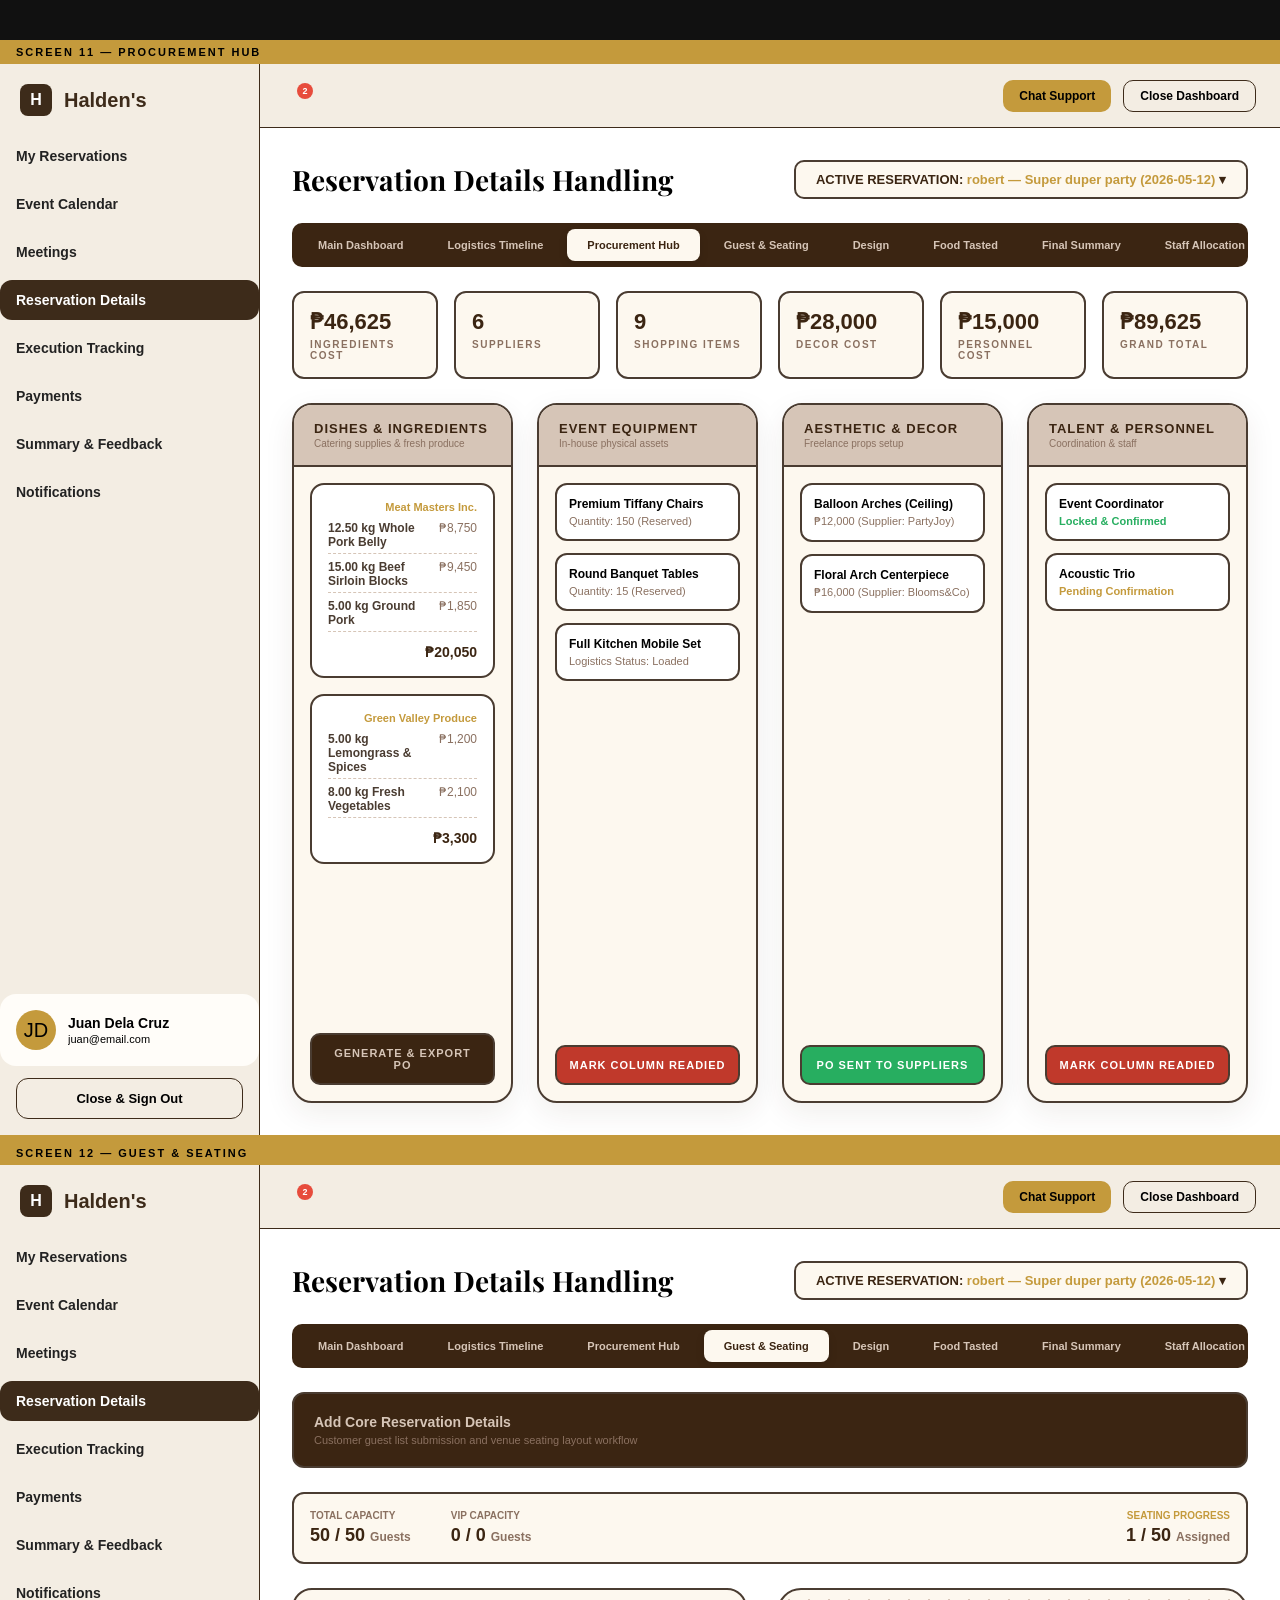
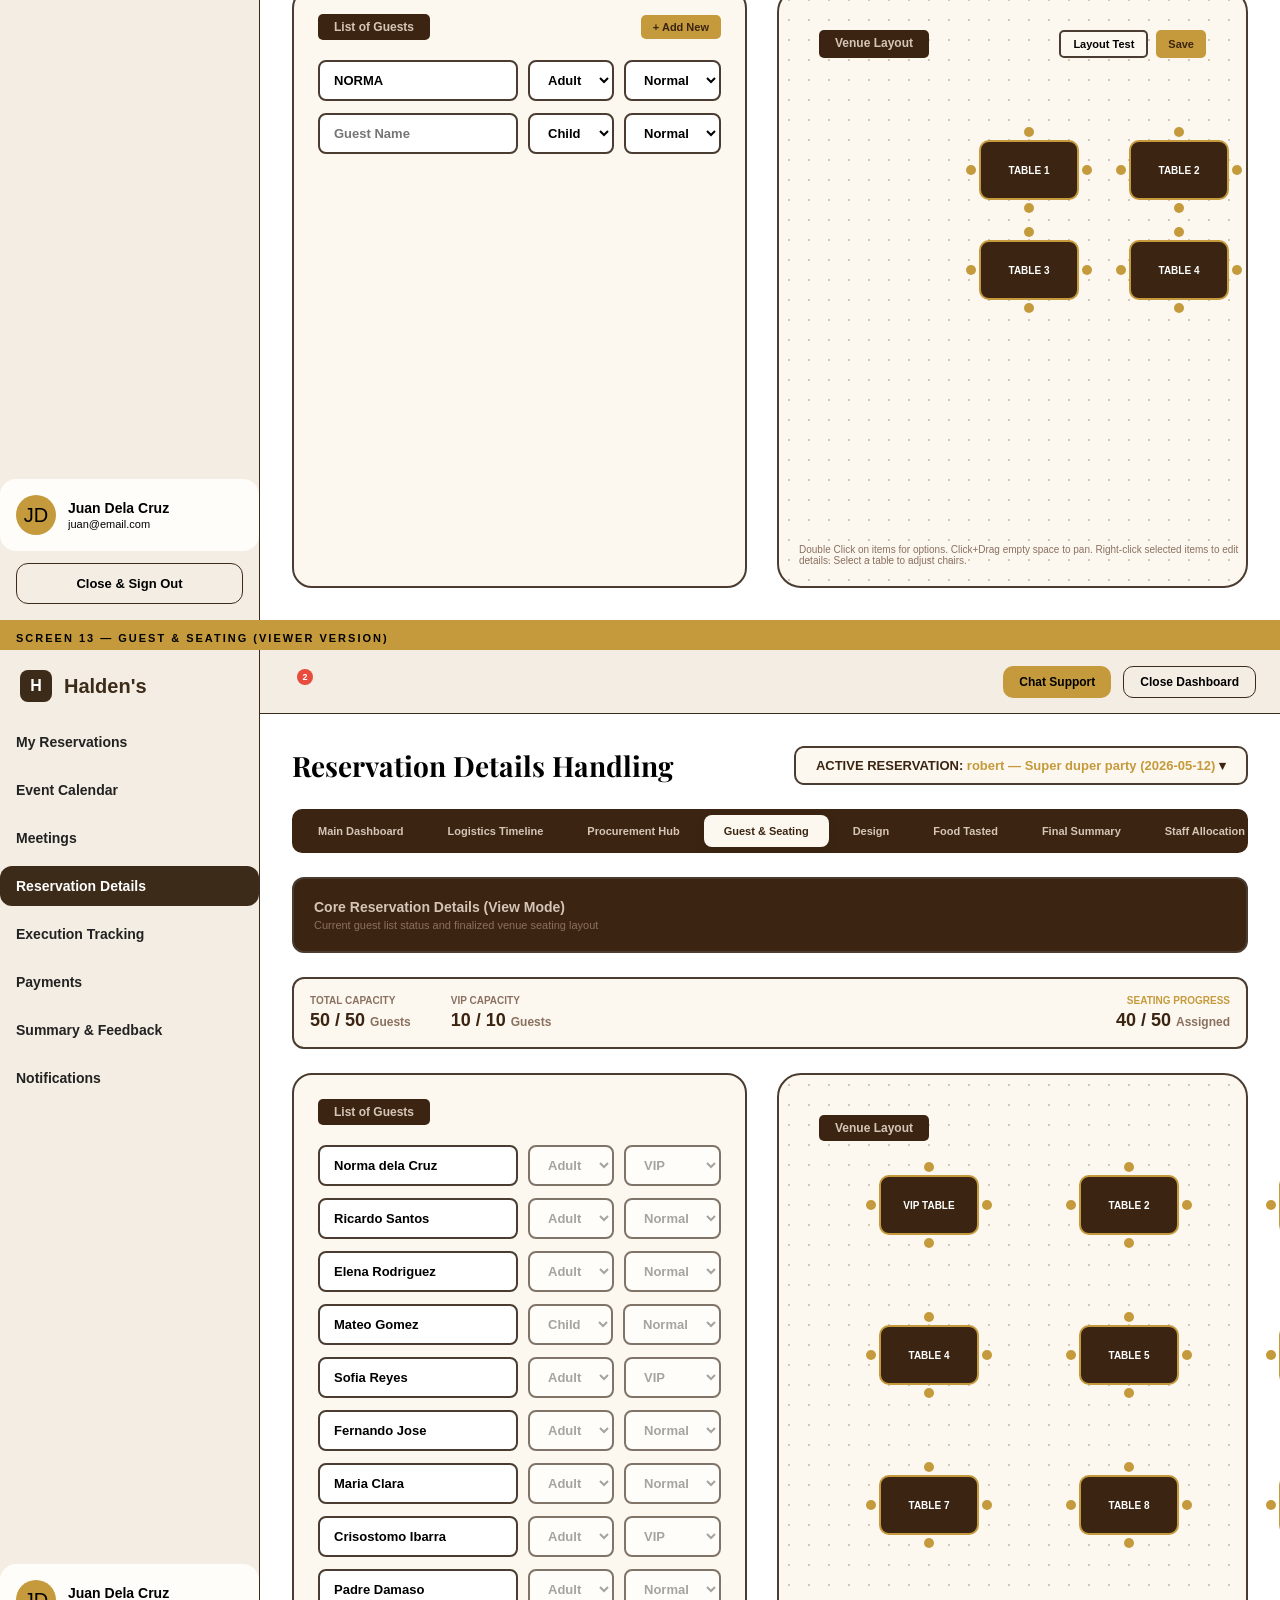
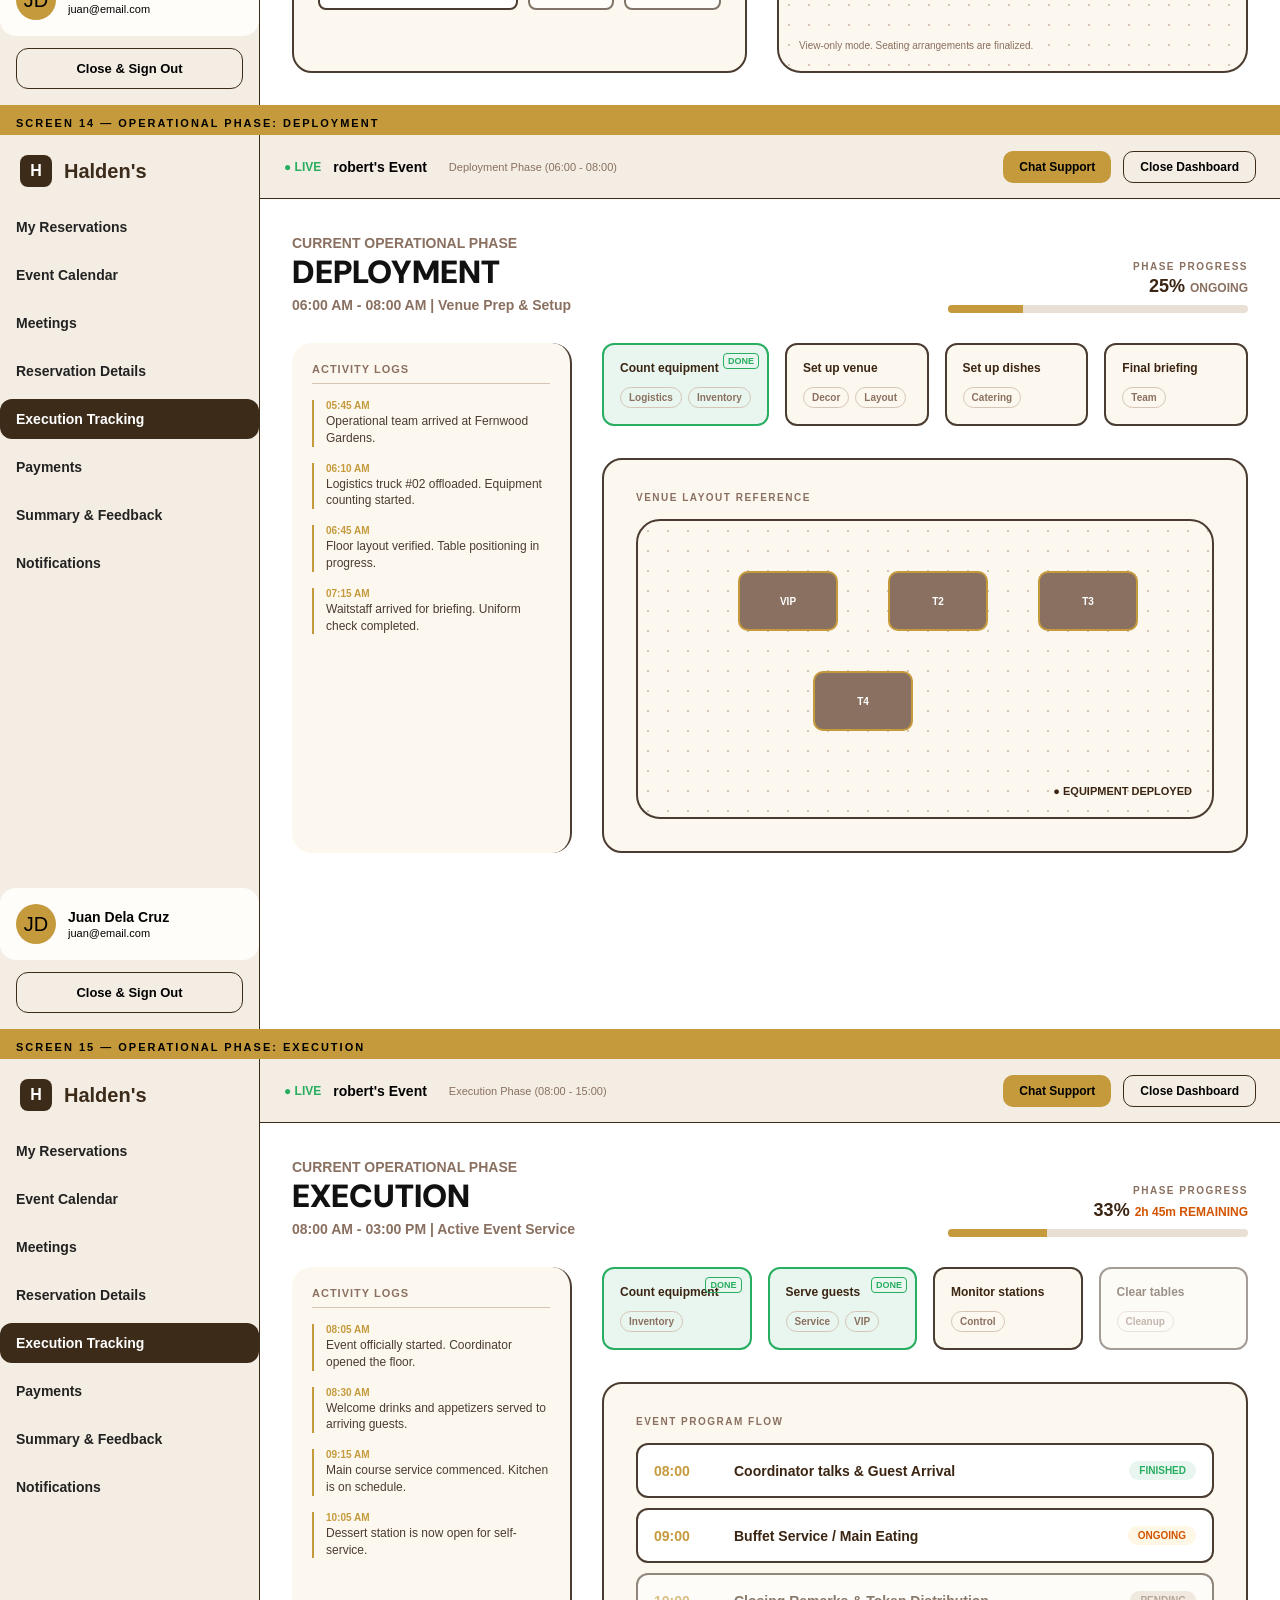
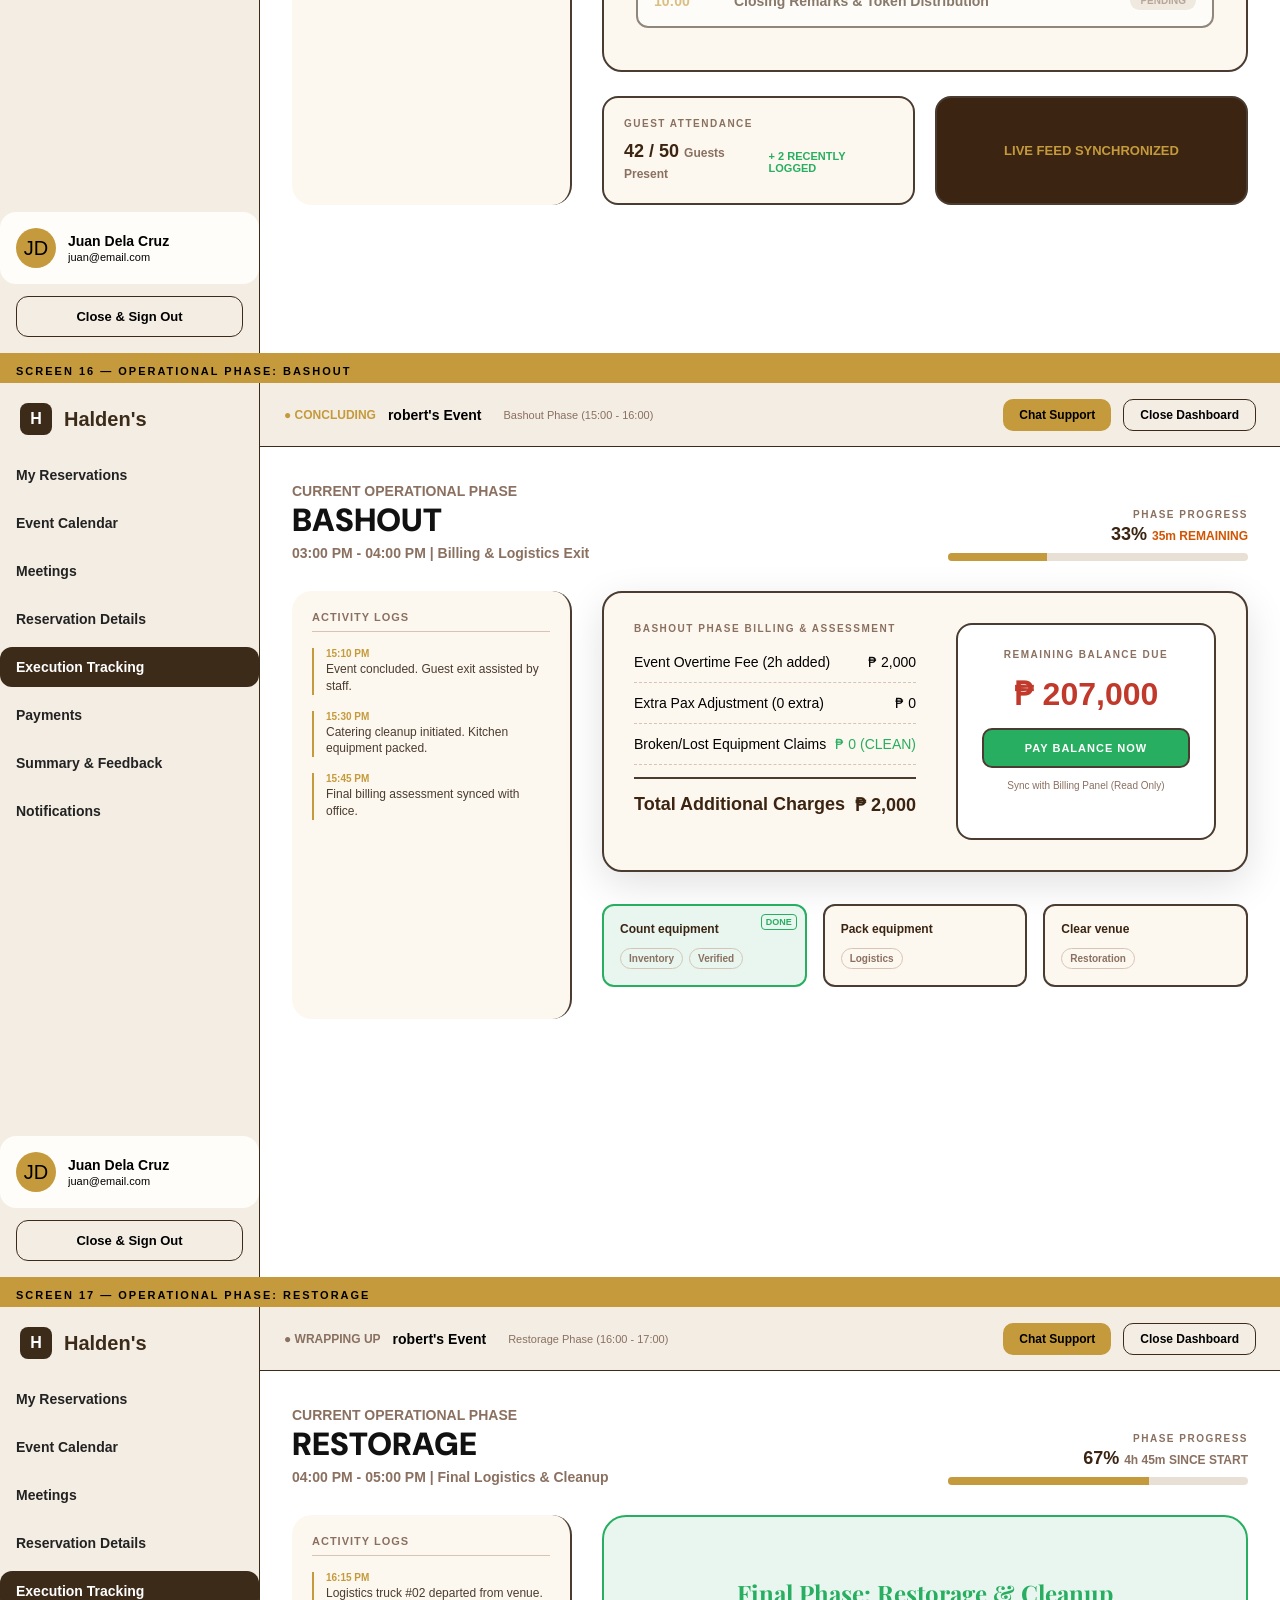
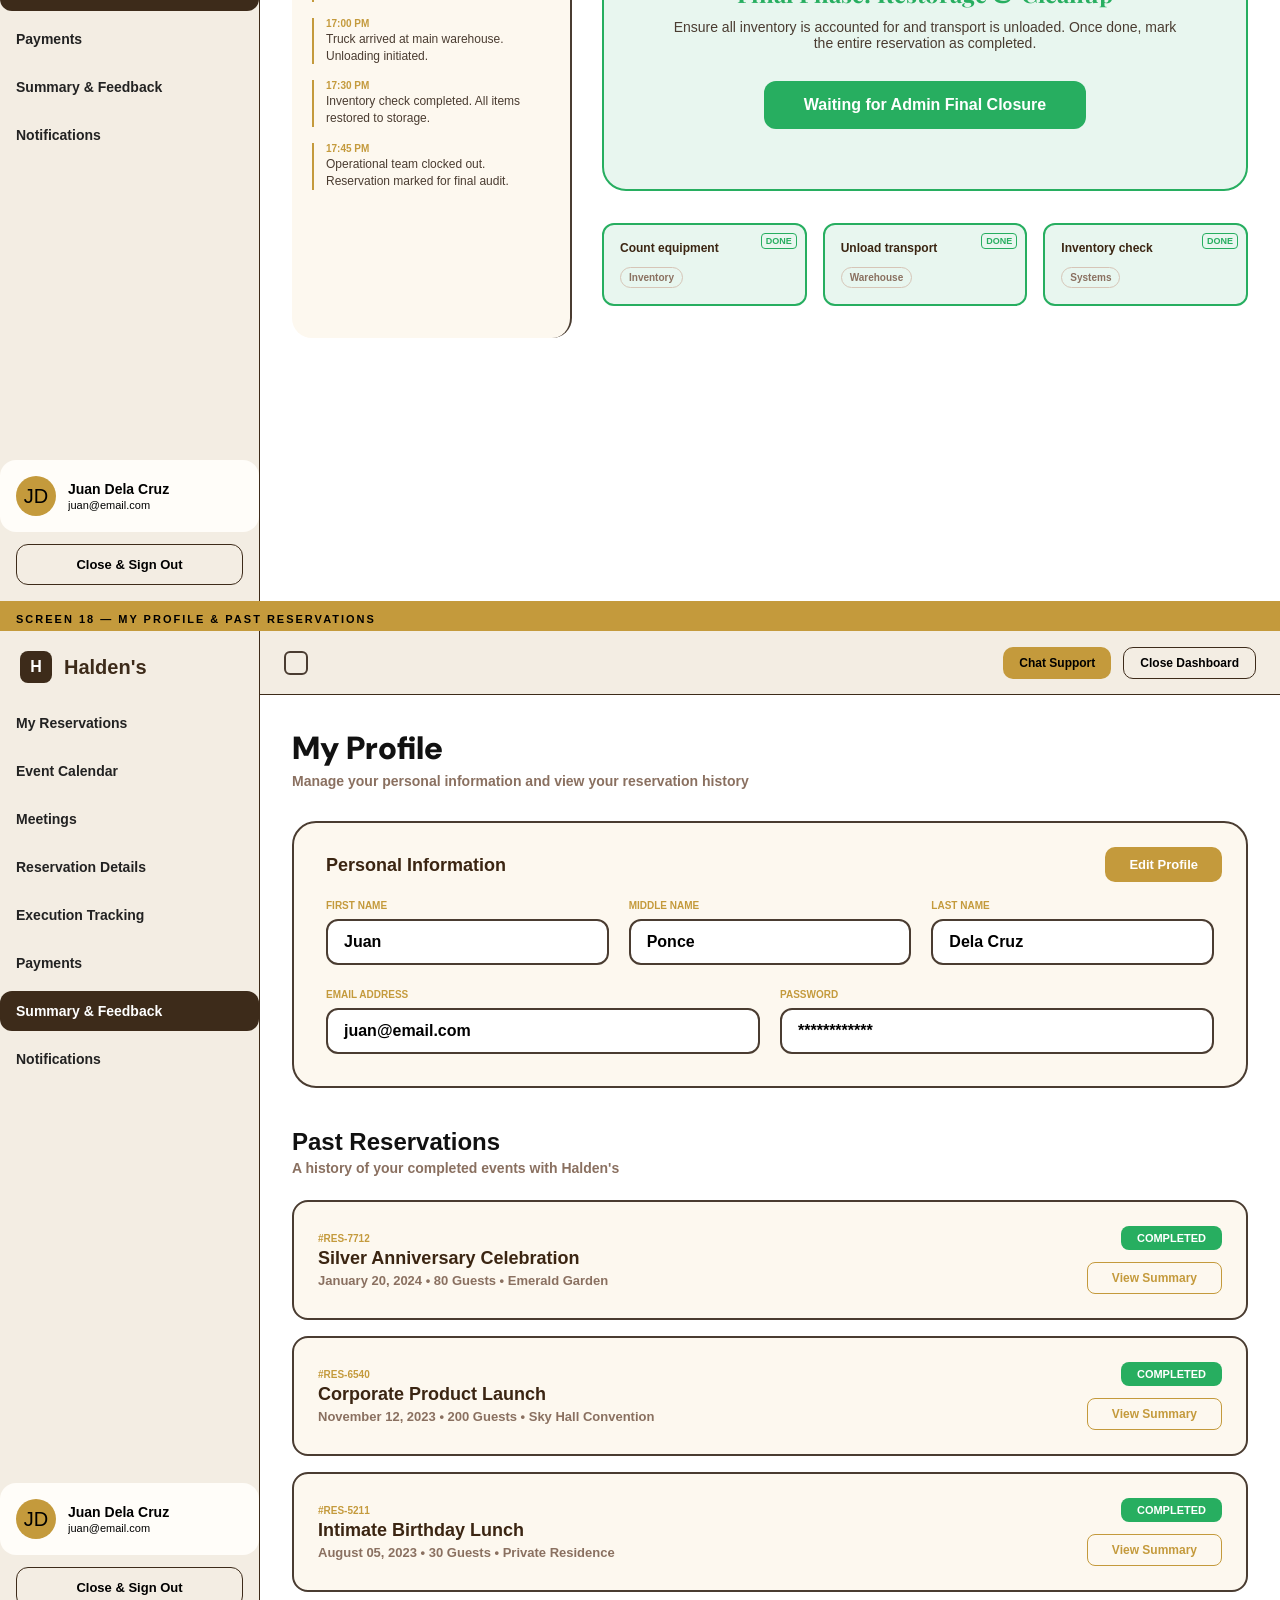
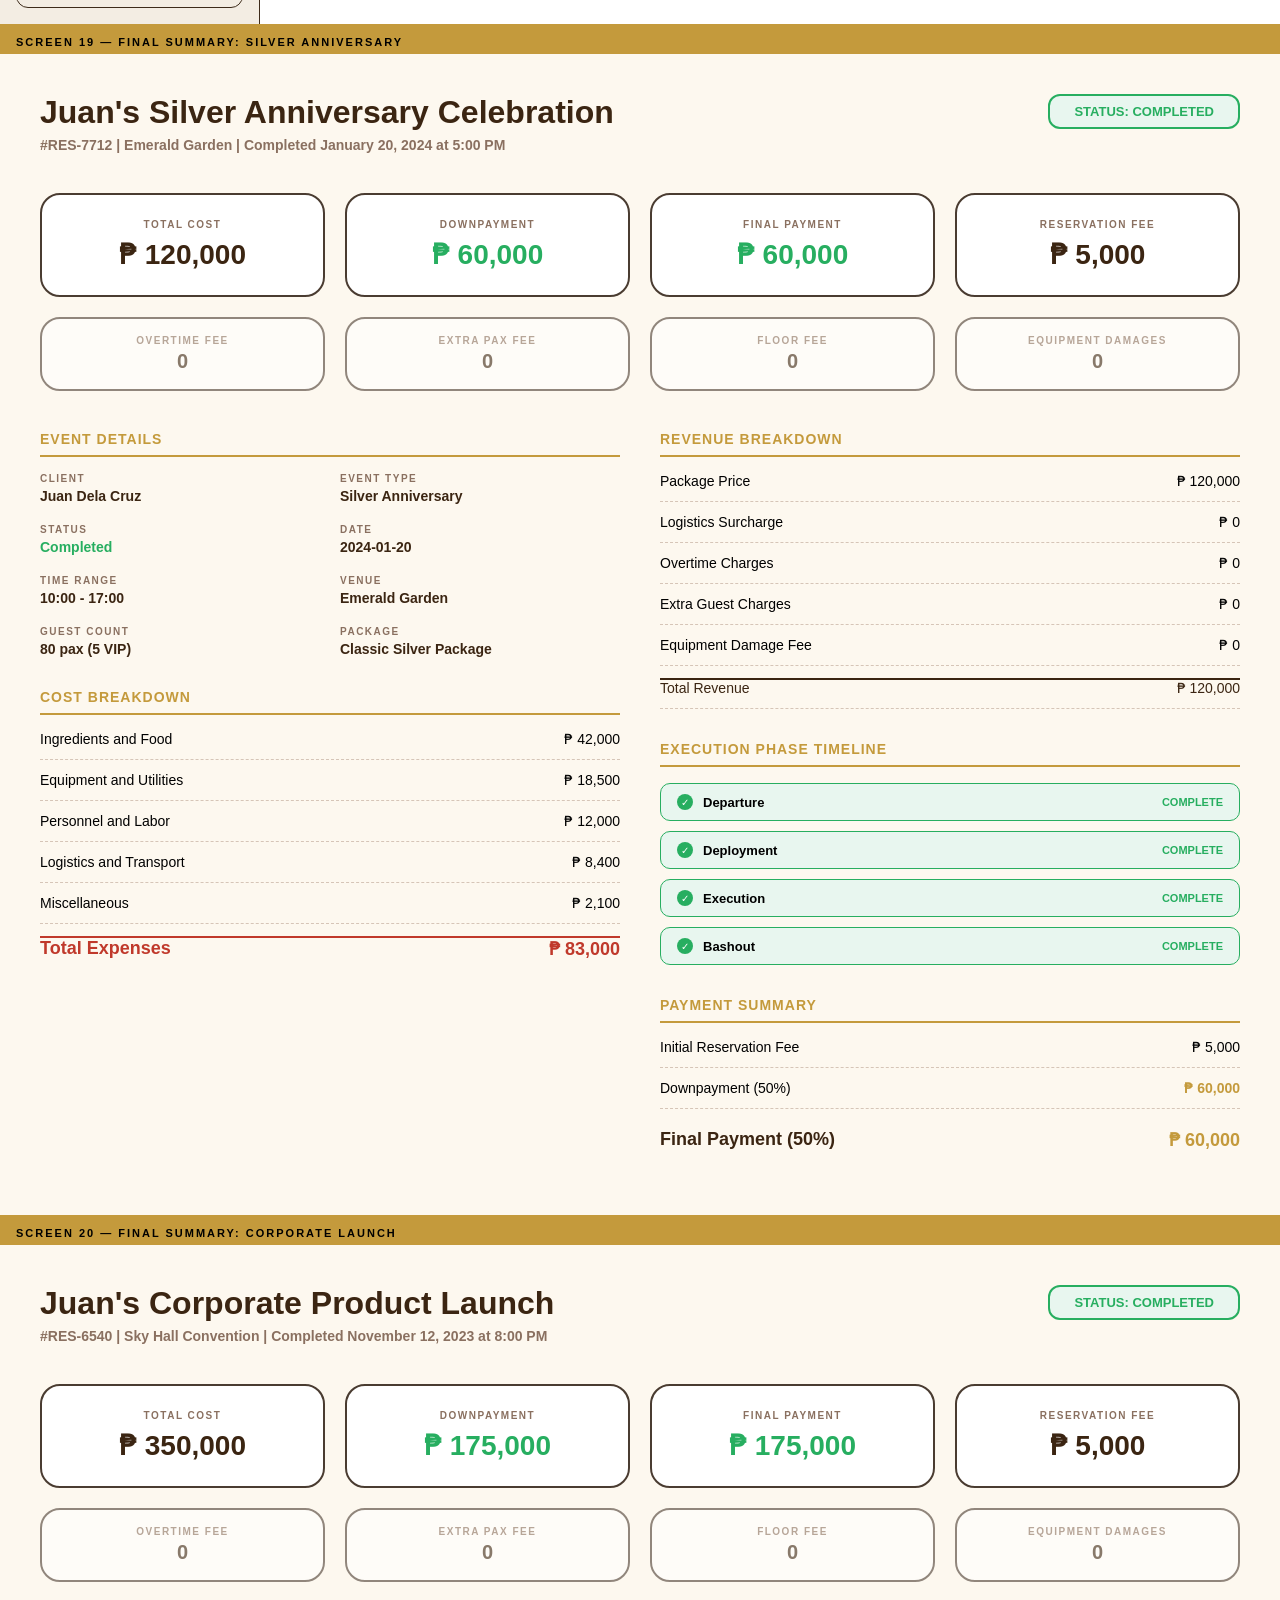
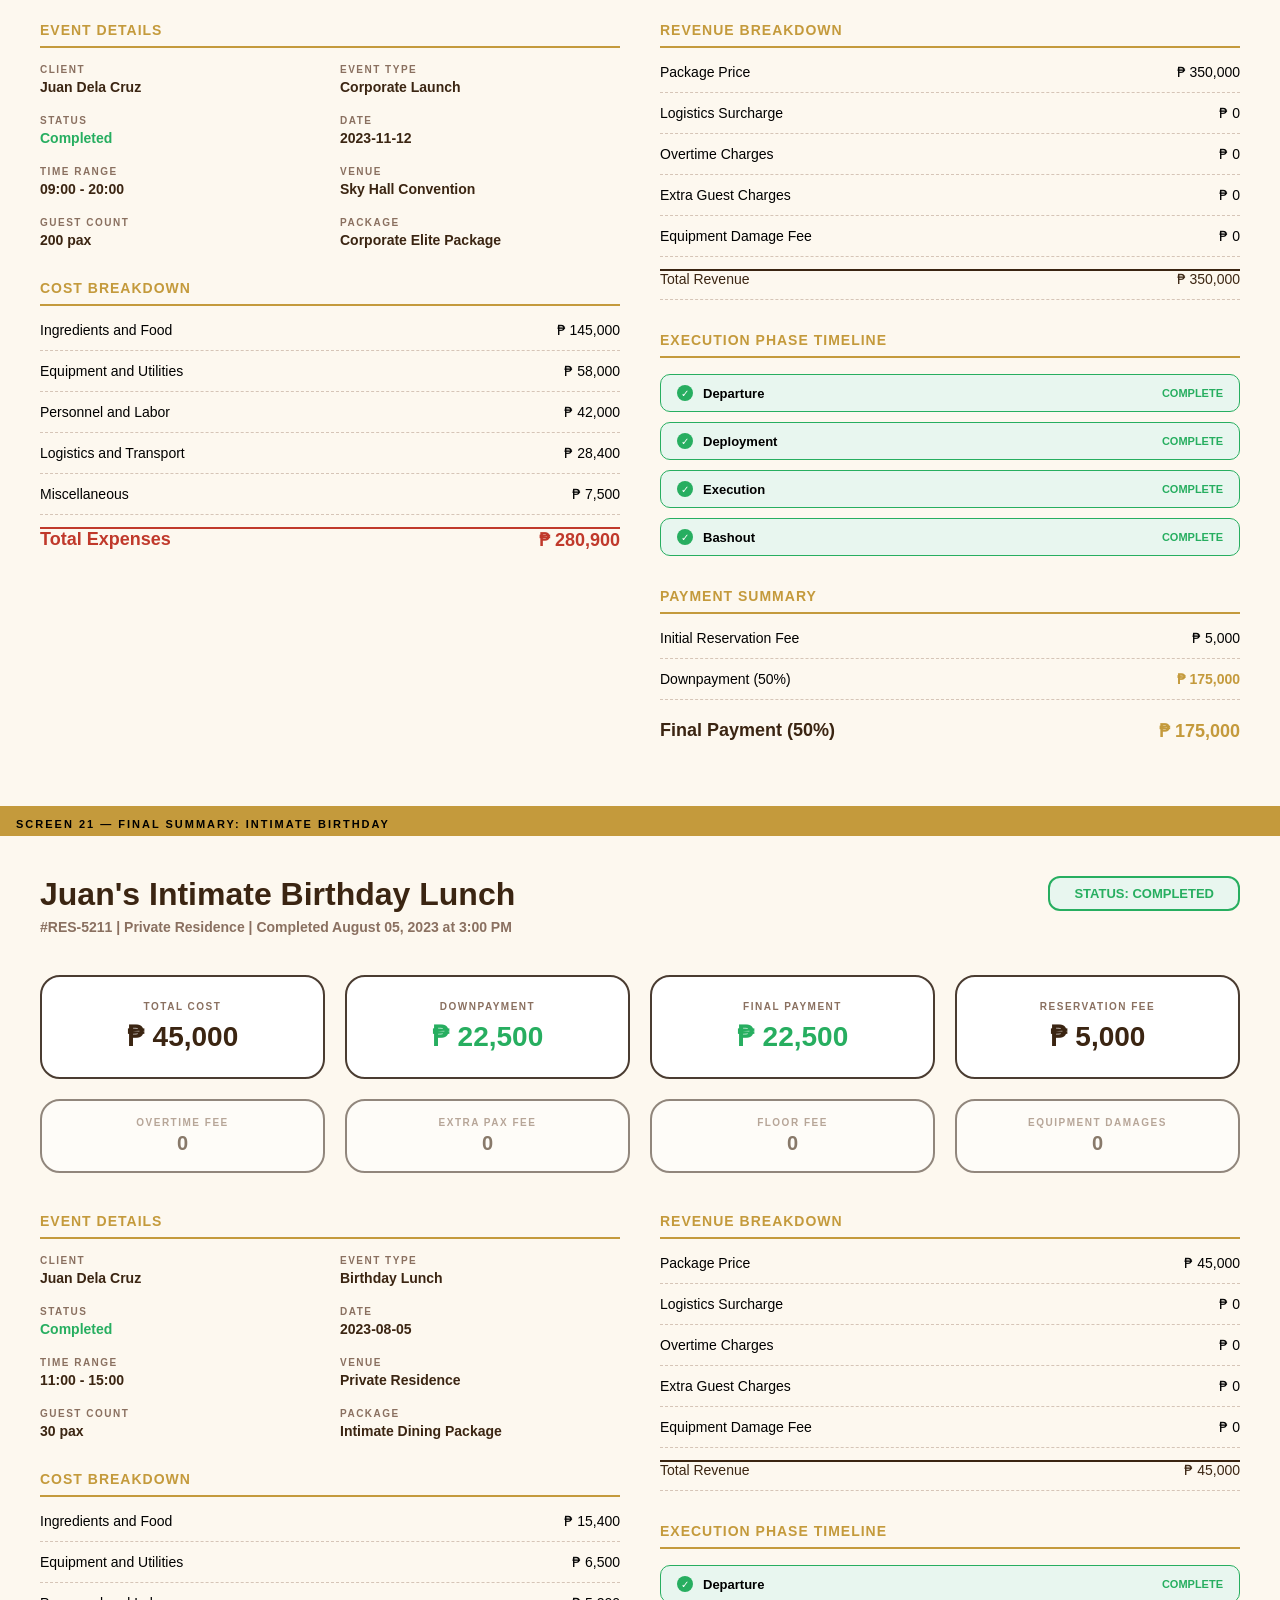
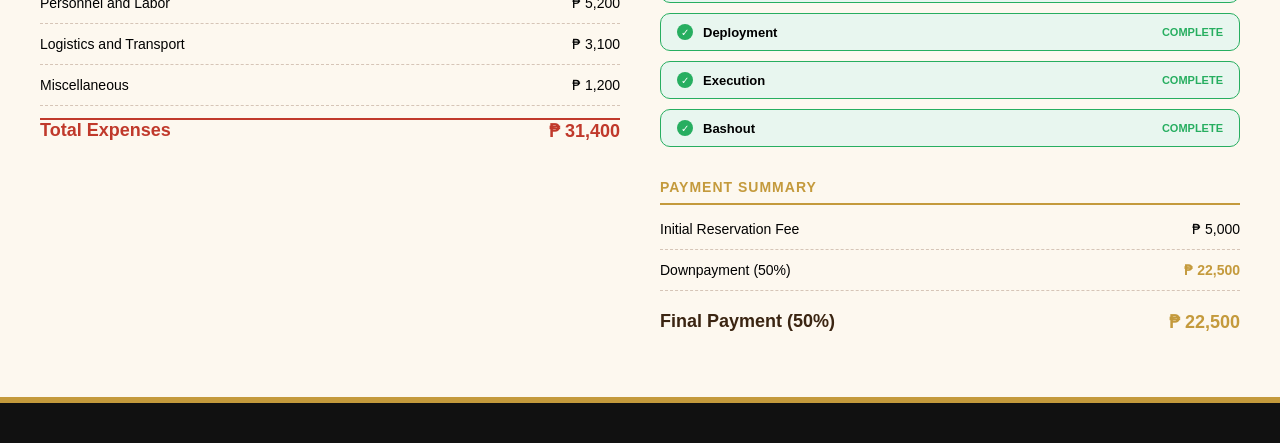
==== commit a27df17e: "Add files via upload" ====
--- a/index.html
+++ b/index.html
@@ -1,1625 +1,1383 @@
-<!DOCTYPE html>
-<html lang="en" data-theme="dark">
-<head>
-<meta charset="UTF-8"/>
-<title>Figma " Admin Dashboard (Flat Layout)</title>
-<link href="https://fonts.googleapis.com/css2?family=DM+Sans:wght@300;400;500;600&display=swap" rel="stylesheet"/>
-<link rel="stylesheet" href="admin.css"/>
-<style>
-  :root {
-    --bg: #120c07;
-    --bg2: #1a1007;
-    --bg3: #251a0f;
-    --gold: #c49a3c;
-    --cream: #f5e6c8;
-    --text-dim: #8a7a6a;
-    --border: rgba(255,255,255,0.08);
-    --border-gold: #4a3c31;
-  }
-  body { margin: 0; padding: 40px; background: #000; font-family: 'Inter', sans-serif; color: var(--cream); }
-  .figma-label { background: #333; color: #fff; padding: 4px 12px; font-size: 11px; font-weight: 800; display: inline-block; margin-bottom: 8px; border-radius: 4px; text-transform: uppercase; }
-  .figma-screen { width: 1440px; height: 900px; background: var(--bg); border: 1px solid var(--border); border-radius: 16px; margin-bottom: 100px; position: relative; overflow: hidden; display: flex; }
-  .adm-sidebar { width: 240px; height: 100%; background: var(--bg); border-right: 1px solid var(--border); display: flex; flex-direction: column; flex-shrink: 0; }
-  .adm-main { flex: 1; display: flex; flex-direction: column; height: 100%; overflow: hidden; }
-  .adm-topnav { height: 60px; border-bottom: 1px solid var(--border); background: var(--bg); display: flex; align-items: center; padding: 0 32px; }
-  .adm-content { flex: 1; overflow-y: auto; padding: 32px; background: var(--bg); }
-  .si { padding: 12px 24px; font-size: 12px; font-weight: 700; color: var(--text-dim); cursor: pointer; display: flex; align-items: center; gap: 10px; transition: all 0.2s; }
-  .si:hover { background: rgba(255,255,255,0.03); color: var(--cream); }
-  .si.active { background: rgba(196,154,60,0.1); color: var(--gold); border-right: 3px solid var(--gold); }
-  .sg-lbl { padding: 24px 24px 8px; font-size: 10px; font-weight: 800; color: var(--gold); text-transform: uppercase; letter-spacing: 1px; }
-</style>
-</head>
-<body>
-<!-- ================================================================ -->
-<!-- SCREEN: EQUIPMENT AVAILABILITY (REVISED - NO TABLES) -->
-<!-- ================================================================ -->
-<div style="height: 100vh;"></div>
-<div class="figma-label">SCREEN: Equipment Availability (Revised)</div>
-<div class="figma-screen">
-  <div class="adm-sidebar">
-    <div style="padding:12px 16px 16px;border-bottom:1px solid var(--border);display:flex;align-items:center;gap:10px">
-      <div style="width:32px;height:32px;background:var(--gold);color:var(--dark);border-radius:8px;display:flex;align-items:center;justify-content:center;font-weight:900;font-size:16px">H</div>
-      <div><div style="font-size:14px;font-weight:700;color:var(--cream)">Halden's</div></div>
-    </div>
-    <div class="sg-lbl">Reservations</div><div class="si"> Dashboard</div><div class="si"> All Reservations</div>
-    <div class="sg-lbl">Equipment Inventory</div>
-    <div class="si"> Equipment Assets</div><div class="si active"> Availability & Status</div><div class="si"> Routine Checks</div><div class="si"> Equipment Cycle</div>
-    <div class="sg-lbl">User Handling</div>
-    <div class="sg-lbl">Analytics</div>
-  </div>
-  <div class="adm-main">
-    <div class="adm-topnav" style="display:flex; justify-content:space-between; align-items:center;">
-      <span style="font-weight:700;color:var(--cream)">Halden's Admin</span>
-      <div style="display:flex; gap:12px; align-items:center;">
-        <button style="background:var(--gold); border:none; color:var(--dark); padding:6px 12px; border-radius:6px; font-size:10px; font-weight:800;">Support</button>
-        <div style="font-size:11px; color:var(--text-dim);">Logged in as <b>administrator</b></div>
-      </div>
-    </div>
-    <div class="adm-content" style="padding:32px;background:var(--bg);overflow-y:auto;height:calc(100vh - 60px)">
-      
-      <!-- Header -->
-      <div style="display:flex; justify-content:space-between; align-items:flex-end; margin-bottom:32px;">
-        <div>
-          <h1 style="margin:0; font-size:24px; font-weight:900; color:var(--cream);">Equipment Availability</h1>
-          <p style="margin:4px 0 0; font-size:12px; color:var(--text-dim);">Real-time status, condition tracking, and equipment flags</p>
-        </div>
-        <div style="display:flex; gap:12px;">
-          <button style="background:transparent; border:1px solid var(--border); color:var(--text-dim); padding:10px 20px; border-radius:8px; font-size:11px; font-weight:800;">Report Issue</button>
-          <button style="background:var(--gold); border:none; color:var(--dark); padding:10px 24px; border-radius:8px; font-size:11px; font-weight:900;">Force Routine Check</button>
-        </div>
-      </div>
-
-      <!-- Metric Cards -->
-      <div style="display:grid; grid-template-columns: repeat(4, 1fr); gap:16px; margin-bottom:32px;">
-        <div style="background:var(--bg2); border:1px solid var(--border); border-radius:16px; padding:20px;">
-          <div style="font-size:9px; font-weight:800; color:var(--text-dim); letter-spacing:1px; margin-bottom:12px;">AVAILABLE</div>
-          <div style="font-size:32px; font-weight:900; color:var(--cream);">43</div>
-          <div style="font-size:10px; color:var(--green); margin-top:4px;">Ready to deploy</div>
-        </div>
-        <div style="background:var(--bg2); border:1px solid var(--border); border-radius:16px; padding:20px;">
-          <div style="font-size:9px; font-weight:800; color:var(--text-dim); letter-spacing:1px; margin-bottom:12px;">IN USE</div>
-          <div style="font-size:32px; font-weight:900; color:var(--cream);">0</div>
-          <div style="font-size:10px; color:var(--text-dim); margin-top:4px;">Currently deployed</div>
-        </div>
-        <div style="background:var(--bg2); border:1px solid var(--border); border-radius:16px; padding:20px;">
-          <div style="font-size:9px; font-weight:800; color:var(--text-dim); letter-spacing:1px; margin-bottom:12px;">UNDER REPAIR</div>
-          <div style="font-size:32px; font-weight:900; color:var(--cream);">0</div>
-          <div style="font-size:10px; color:var(--text-dim); margin-top:4px;">Unavailable</div>
-        </div>
-        <div style="background:var(--bg2); border:1px solid var(--border); border-radius:16px; padding:20px;">
-          <div style="font-size:9px; font-weight:800; color:var(--text-dim); letter-spacing:1px; margin-bottom:12px;">ACTIVE FLAGS</div>
-          <div style="font-size:32px; font-weight:900; color:var(--gold);">3</div>
-          <div style="font-size:10px; color:var(--gold); margin-top:4px;">Needs attention</div>
-        </div>
-      </div>
-
-      <!-- Active Equipment Flags -->
-      <div style="background:rgba(196,154,60,0.03); border:1px solid var(--border); border-radius:16px; padding:24px; margin-bottom:32px;">
-        <div style="display:flex; justify-content:space-between; align-items:center; margin-bottom:20px;">
-          <h2 style="font-size:16px; font-weight:800; color:var(--gold); margin:0;">Active Equipment Flags</h2>
-          <button style="background:transparent; border:1px solid var(--border); color:var(--text-dim); padding:6px 12px; border-radius:6px; font-size:10px; font-weight:800;">+ Report New Issue</button>
-        </div>
-        
-        <div style="display:flex; flex-direction:column; gap:16px;">
-          <!-- Flag Item 1 -->
-          <div style="background:var(--bg2); border:1px solid var(--border); border-radius:12px; padding:16px; display:flex; justify-content:space-between; align-items:center;">
-            <div style="display:flex; gap:16px; align-items:flex-start;">
-              <div style="color:var(--gold); font-size:18px;">â—</div>
-              <div>
-                <div style="font-size:13px; font-weight:800; color:var(--cream);">Chafing Dish Full-size 9qt (Stainless)</div>
-                <div style="font-size:11px; color:var(--text-dim); margin-top:4px;">Bent lid on unit #7 â€” does not seal properly, steam escapes.</div>
-                <div style="font-size:9px; color:var(--text-dim); margin-top:4px; opacity:0.6;">Reported 2026-04-05 by Staff - Maria Santos | <span style="color:var(--gold);">Medium severity</span></div>
-              </div>
-            </div>
-            <div style="display:flex; gap:10px;">
-              <button style="background:var(--bg3); border:1px solid var(--border); color:var(--text-dim); padding:8px 16px; border-radius:6px; font-size:10px; font-weight:800;">Mark Repairing</button>
-              <button style="background:var(--green); border:none; color:var(--dark); padding:8px 16px; border-radius:6px; font-size:10px; font-weight:900;">âœ“ Resolve</button>
-            </div>
-          </div>
-          <!-- Flag Item 2 -->
-          <div style="background:var(--bg2); border:1px solid var(--border); border-radius:12px; padding:16px; display:flex; justify-content:space-between; align-items:center;">
-            <div style="display:flex; gap:16px; align-items:flex-start;">
-              <div style="color:var(--gold); font-size:18px;">â—</div>
-              <div>
-                <div style="font-size:13px; font-weight:800; color:var(--cream);">Water Goblet 12oz (Crystal-Clear)</div>
-                <div style="font-size:11px; color:var(--text-dim); margin-top:4px;">12 units found chipped after post-event dishwasher cycle. Unsafe for service.</div>
-                <div style="font-size:9px; color:var(--text-dim); margin-top:4px; opacity:0.6;">Reported 2026-04-10 by Admin | <span style="color:var(--red);">High severity</span></div>
-              </div>
-            </div>
-            <div style="display:flex; gap:10px;">
-              <button style="background:var(--bg3); border:1px solid var(--border); color:var(--text-dim); padding:8px 16px; border-radius:6px; font-size:10px; font-weight:800;">Mark Repairing</button>
-              <button style="background:var(--green); border:none; color:var(--dark); padding:8px 16px; border-radius:6px; font-size:10px; font-weight:900;">âœ“ Resolve</button>
-            </div>
-          </div>
-        </div>
-      </div>
-
-      <!-- All Equipment â€” Live Status (Non-Table Grid) -->
-      <div style="background:var(--bg2); border:1px solid var(--border); border-radius:20px; overflow:hidden;">
-        <div style="padding:20px; border-bottom:1px solid var(--border); display:flex; justify-content:space-between; align-items:center;">
-          <div>
-            <h2 style="font-size:16px; font-weight:800; color:var(--cream); margin:0;">All Equipment â€” Live Status</h2>
-            <div style="font-size:10px; color:var(--text-dim); margin-top:2px;">Click status to update â€¢ Report issues instantly</div>
-          </div>
-          <button style="background:var(--bg3); border:1px solid var(--border); color:var(--text-dim); padding:8px 16px; border-radius:8px; font-size:11px; font-weight:700;">Filter equipment...</button>
-        </div>
-
-        <!-- Header (Flex Row) -->
-        <div style="background:var(--bg3); padding:12px 24px; display:flex; font-size:9px; font-weight:800; color:var(--text-dim); text-transform:uppercase; letter-spacing:1px;">
-          <div style="width:100px;">ID</div>
-          <div style="flex:2;">EQUIPMENT</div>
-          <div style="flex:1;">CATEGORY</div>
-          <div style="width:80px; text-align:center;">QTY</div>
-          <div style="flex:1; text-align:center;">AVAILABILITY</div>
-          <div style="flex:1; text-align:center;">CONDITION</div>
-          <div style="width:100px; text-align:right;">ACTION</div>
-        </div>
-
-        <!-- Row 1 -->
-        <div style="padding:16px 24px; border-top:1px solid var(--border); display:flex; align-items:center;">
-          <div style="width:100px; font-size:11px; color:var(--gold); font-weight:800;">EQ-F001</div>
-          <div style="flex:2;">
-            <div style="font-size:13px; font-weight:800; color:var(--cream);">Round Banquet Table 5ft</div>
-            <div style="font-size:9px; color:var(--text-dim); margin-top:2px;">TABLE</div>
-          </div>
-          <div style="flex:1;"><span style="background:rgba(255,255,255,0.05); padding:4px 8px; border-radius:4px; font-size:10px; color:var(--gold);">Furniture</span></div>
-          <div style="width:80px; text-align:center; font-size:12px; font-weight:800; color:var(--cream);">20 pcs</div>
-          <div style="flex:1; display:flex; justify-content:center;">
-            <div style="background:var(--bg3); border:1px solid var(--border); padding:6px 12px; border-radius:6px; font-size:10px; color:var(--cream); cursor:pointer;">Available â–¼</div>
-          </div>
-          <div style="flex:1; text-align:center; font-size:11px; color:var(--green); font-weight:700;">âœ¦ Good</div>
-          <div style="width:100px; text-align:right;">
-            <button style="background:transparent; border:1px solid var(--border); color:var(--text-dim); padding:6px 12px; border-radius:6px; font-size:10px; font-weight:700;">Flag</button>
-          </div>
-        </div>
-
-        <!-- Row 2 -->
-        <div style="padding:16px 24px; border-top:1px solid var(--border); display:flex; align-items:center;">
-          <div style="width:100px; font-size:11px; color:var(--gold); font-weight:800;">EQ-F002</div>
-          <div style="flex:2;">
-            <div style="font-size:13px; font-weight:800; color:var(--cream);">Rectangular Banquet Table 6ft</div>
-            <div style="font-size:9px; color:var(--text-dim); margin-top:2px;">TABLE</div>
-          </div>
-          <div style="flex:1;"><span style="background:rgba(255,255,255,0.05); padding:4px 8px; border-radius:4px; font-size:10px; color:var(--gold);">Furniture</span></div>
-          <div style="width:80px; text-align:center; font-size:12px; font-weight:800; color:var(--cream);">10 pcs</div>
-          <div style="flex:1; display:flex; justify-content:center;">
-            <div style="background:var(--bg3); border:1px solid var(--border); padding:6px 12px; border-radius:6px; font-size:10px; color:var(--cream); cursor:pointer;">Available â–¼</div>
-          </div>
-          <div style="flex:1; text-align:center; font-size:11px; color:var(--green); font-weight:700;">âœ¦ Good</div>
-          <div style="width:100px; text-align:right;">
-            <button style="background:transparent; border:1px solid var(--border); color:var(--text-dim); padding:6px 12px; border-radius:6px; font-size:10px; font-weight:700;">Flag</button>
-          </div>
-        </div>
-
-        <!-- Row 3 -->
-        <div style="padding:16px 24px; border-top:1px solid var(--border); display:flex; align-items:center;">
-          <div style="width:100px; font-size:11px; color:var(--gold); font-weight:800;">EQ-C001</div>
-          <div style="flex:2;">
-            <div style="font-size:13px; font-weight:800; color:var(--cream);">Tiffany Crossback Chair (White)</div>
-            <div style="font-size:9px; color:var(--text-dim); margin-top:2px;">CHAIR</div>
-          </div>
-          <div style="flex:1;"><span style="background:rgba(255,255,255,0.05); padding:4px 8px; border-radius:4px; font-size:10px; color:var(--gold);">Furniture</span></div>
-          <div style="width:80px; text-align:center; font-size:12px; font-weight:800; color:var(--cream);">100 pcs</div>
-          <div style="flex:1; display:flex; justify-content:center;">
-            <div style="background:var(--bg3); border:1px solid var(--border); padding:6px 12px; border-radius:6px; font-size:10px; color:var(--cream); cursor:pointer;">Available â–¼</div>
-          </div>
-          <div style="flex:1; text-align:center; font-size:11px; color:var(--green); font-weight:700;">âœ¦ Good</div>
-          <div style="width:100px; text-align:right;">
-            <button style="background:transparent; border:1px solid var(--border); color:var(--text-dim); padding:6px 12px; border-radius:6px; font-size:10px; font-weight:700;">Flag</button>
-          </div>
-        </div>
-
-        <!-- Row 4 (Fair Condition) -->
-        <div style="padding:16px 24px; border-top:1px solid var(--border); display:flex; align-items:center;">
-          <div style="width:100px; font-size:11px; color:var(--gold); font-weight:800;">EQ-C002</div>
-          <div style="flex:2;">
-            <div style="font-size:13px; font-weight:800; color:var(--cream);">Monoblock Chair (White)</div>
-            <div style="font-size:9px; color:var(--text-dim); margin-top:2px;">CHAIR</div>
-          </div>
-          <div style="flex:1;"><span style="background:rgba(255,255,255,0.05); padding:4px 8px; border-radius:4px; font-size:10px; color:var(--gold);">Furniture</span></div>
-          <div style="width:80px; text-align:center; font-size:12px; font-weight:800; color:var(--cream);">80 pcs</div>
-          <div style="flex:1; display:flex; justify-content:center;">
-            <div style="background:var(--bg3); border:1px solid var(--border); padding:6px 12px; border-radius:6px; font-size:10px; color:var(--cream); cursor:pointer;">Available â–¼</div>
-          </div>
-          <div style="flex:1; text-align:center; font-size:11px; color:var(--gold); font-weight:700;">âœ¦ Fair</div>
-          <div style="width:100px; text-align:right;">
-            <button style="background:transparent; border:1px solid var(--border); color:var(--text-dim); padding:6px 12px; border-radius:6px; font-size:10px; font-weight:700;">Flag</button>
-          </div>
-        </div>
-
-      </div>
-
-    </div>
-  </div>
-</div>
-
-<!-- ================================================================ -->
-<!-- SCREEN: USER MANAGEMENT (REVISED - NO TABLES) -->
-<!-- ================================================================ -->
-<div style="height: 100vh;"></div>
-<div class="figma-label">SCREEN: User Management (Revised)</div>
-<div class="figma-screen">
-  <div class="adm-sidebar">
-    <div style="padding:12px 16px 16px;border-bottom:1px solid var(--border);display:flex;align-items:center;gap:10px">
-      <div style="width:32px;height:32px;background:var(--gold);color:var(--dark);border-radius:8px;display:flex;align-items:center;justify-content:center;font-weight:900;font-size:16px">H</div>
-      <div><div style="font-size:14px;font-weight:700;color:var(--cream)">Halden's</div></div>
-    </div>
-    <div class="sg-lbl">Reservations</div><div class="si"> Dashboard</div><div class="si"> All Reservations</div><div class="si"> Reservation Details Handling</div><div class="si"> Activity Logs</div><div class="si"> Meetings Hub</div><div class="si"> Execution Day</div>
-    <div class="sg-lbl">Equipment Inventory</div>
-    <div class="sg-lbl">User Handling</div>
-    <div class="si active"> User Management</div>
-    <div class="sg-lbl">Analytics</div>
-  </div>
-  <div class="adm-main">
-    <div class="adm-topnav"><span style="font-weight:700;color:var(--cream)">Halden's Admin</span></div>
-    <div class="adm-content" style="padding:32px;background:var(--bg);overflow-y:auto;height:calc(100vh - 60px)">
-      
-      <div style="display:flex;justify-content:space-between;align-items:center;margin-bottom:24px">
-        <div>
-          <h1 style="margin:0;font-size:22px;color:var(--cream)">User Management</h1>
-          <p style="margin:2px 0 0;color:var(--text-dim);font-size:12px">Manage system accounts and personnel access</p>
-        </div>
-        <button style="background:var(--gold);border:none;padding:10px 20px;border-radius:8px;font-size:12px;font-weight:900;color:var(--dark);display:flex;align-items:center;gap:8px;cursor:pointer;">+ Add New User</button>
-      </div>
-
-      <div style="display:flex;gap:32px;border-bottom:2px solid var(--border);margin-bottom:24px">
-        <div style="padding-bottom:12px;border-bottom:3px solid var(--gold);color:var(--gold);font-weight:800;font-size:12px">Staffs &amp; Admins</div>
-        <div style="padding-bottom:12px;color:var(--text-dim);font-weight:700;font-size:12px">Customers</div>
-      </div>
-
-      <!-- Metrics -->
-      <div style="display:flex;gap:16px;margin-bottom:24px">
-        <div style="flex:1;background:var(--bg2);border:1px solid var(--border);border-radius:12px;padding:20px;">
-          <div style="font-size:9px;font-weight:800;color:var(--text-dim);letter-spacing:1px;margin-bottom:8px;text-transform:uppercase;">TOTAL ACCOUNTS</div>
-          <div style="font-size:28px;font-weight:900;color:var(--cream)">9</div>
-        </div>
-        <div style="flex:1;background:var(--bg2);border:1px solid var(--border);border-radius:12px;padding:20px;">
-          <div style="font-size:9px;font-weight:800;color:var(--green);letter-spacing:1px;margin-bottom:8px;text-transform:uppercase;">ACTIVE USERS</div>
-          <div style="font-size:28px;font-weight:900;color:var(--green)">9</div>
-        </div>
-        <div style="flex:1;background:var(--bg2);border:1px solid var(--border);border-radius:12px;padding:20px;">
-          <div style="font-size:9px;font-weight:800;color:var(--red);letter-spacing:1px;margin-bottom:8px;text-transform:uppercase;">INACTIVE</div>
-          <div style="font-size:28px;font-weight:900;color:var(--red)">0</div>
-        </div>
-      </div>
-
-      <!-- User List Grid (Revised - No Tables) -->
-      <div style="background:var(--bg2); border:1px solid var(--border); border-radius:20px; overflow:hidden;">
-        <div style="padding:24px; border-bottom:1px solid var(--border); display:flex; justify-content:space-between; align-items:center;">
-          <div>
-            <div style="font-size:16px; font-weight:800; color:var(--gold);">System Accounts</div>
-            <div style="font-size:10px; color:var(--text-dim); margin-top:2px;">Select a user to edit or toggle status</div>
-          </div>
-          <div style="display:flex; gap:16px;">
-            <button style="background:transparent; border:1px solid var(--border); color:var(--text-dim); padding:8px 16px; border-radius:8px; font-size:11px; font-weight:700;">Filter Users...</button>
-          </div>
-        </div>
-
-        <!-- Header Row (Flex) -->
-        <div style="background:var(--bg3); padding:12px 24px; display:flex; font-size:9px; font-weight:800; color:var(--text-dim); text-transform:uppercase; letter-spacing:1px;">
-          <div style="flex:2;">User Details</div>
-          <div style="flex:1.5;">Email Address</div>
-          <div style="width:120px; text-align:center;">Role</div>
-          <div style="width:120px; text-align:center;">Status</div>
-          <div style="width:150px; text-align:right;">Last Login</div>
-        </div>
-
-        <!-- Data Rows (Flex) -->
-        <div style="display:flex; flex-direction:column;">
-          
-          <!-- Row 1: Admin -->
-          <div style="padding:16px 24px; border-top:1px solid var(--border); display:flex; align-items:center;">
-            <div style="flex:2;">
-              <div style="font-size:14px; font-weight:800; color:var(--cream);">administrator</div>
-              <div style="font-size:10px; color:var(--gold); margin-top:2px;">Super Admin</div>
-            </div>
-            <div style="flex:1.5; font-size:12px; color:var(--text-dim);">admin@gmail.com</div>
-            <div style="width:120px; text-align:center;"><span style="background:rgba(196,154,60,0.1); color:var(--gold); padding:4px 10px; border-radius:6px; font-size:10px; font-weight:800;">Admin</span></div>
-            <div style="width:120px; text-align:center;"><span style="color:var(--green); font-size:11px; font-weight:800;">Active</span></div>
-            <div style="width:150px; text-align:right; font-size:11px; color:var(--text-dim);">Never</div>
-          </div>
-
-          <!-- Row 2 -->
-          <div style="padding:16px 24px; border-top:1px solid var(--border); display:flex; align-items:center;">
-            <div style="flex:2;">
-              <div style="font-size:14px; font-weight:800; color:var(--cream);">Bolesa</div>
-              <div style="font-size:10px; color:var(--text-dim); margin-top:2px;">Personnel</div>
-            </div>
-            <div style="flex:1.5; font-size:12px; color:var(--text-dim);">okay@gmail.com</div>
-            <div style="width:120px; text-align:center;"><span style="background:rgba(255,255,255,0.05); color:var(--cream); padding:4px 10px; border-radius:6px; font-size:10px; font-weight:800;">Staff</span></div>
-            <div style="width:120px; text-align:center;"><span style="color:var(--green); font-size:11px; font-weight:800;">Active</span></div>
-            <div style="width:150px; text-align:right; font-size:11px; color:var(--text-dim);">Yesterday</div>
-          </div>
-
-          <!-- Row 3 -->
-          <div style="padding:16px 24px; border-top:1px solid var(--border); display:flex; align-items:center;">
-            <div style="flex:2;">
-              <div style="font-size:14px; font-weight:800; color:var(--cream);">staff</div>
-              <div style="font-size:10px; color:var(--text-dim); margin-top:2px;">Personnel</div>
-            </div>
-            <div style="flex:1.5; font-size:12px; color:var(--text-dim);">staff@gmail.com</div>
-            <div style="width:120px; text-align:center;"><span style="background:rgba(255,255,255,0.05); color:var(--cream); padding:4px 10px; border-radius:6px; font-size:10px; font-weight:800;">Staff</span></div>
-            <div style="width:120px; text-align:center;"><span style="color:var(--green); font-size:11px; font-weight:800;">Active</span></div>
-            <div style="width:150px; text-align:right; font-size:11px; color:var(--text-dim);">Never</div>
-          </div>
-
-          <!-- Row 4 -->
-          <div style="padding:16px 24px; border-top:1px solid var(--border); display:flex; align-items:center;">
-            <div style="flex:2;">
-              <div style="font-size:14px; font-weight:800; color:var(--cream);">comedia</div>
-              <div style="font-size:10px; color:var(--text-dim); margin-top:2px;">Personnel</div>
-            </div>
-            <div style="flex:1.5; font-size:12px; color:var(--text-dim);">comedia@gmail.com</div>
-            <div style="width:120px; text-align:center;"><span style="background:rgba(255,255,255,0.05); color:var(--cream); padding:4px 10px; border-radius:6px; font-size:10px; font-weight:800;">Staff</span></div>
-            <div style="width:120px; text-align:center;"><span style="color:var(--green); font-size:11px; font-weight:800;">Active</span></div>
-            <div style="width:150px; text-align:right; font-size:11px; color:var(--text-dim);">Never</div>
-          </div>
-
-          <!-- Row 5 -->
-          <div style="padding:16px 24px; border-top:1px solid var(--border); display:flex; align-items:center;">
-            <div style="flex:2;">
-              <div style="font-size:14px; font-weight:800; color:var(--cream);">martin</div>
-              <div style="font-size:10px; color:var(--text-dim); margin-top:2px;">Personnel</div>
-            </div>
-            <div style="flex:1.5; font-size:12px; color:var(--text-dim);">martin@gmail.com</div>
-            <div style="width:120px; text-align:center;"><span style="background:rgba(255,255,255,0.05); color:var(--cream); padding:4px 10px; border-radius:6px; font-size:10px; font-weight:800;">Staff</span></div>
-            <div style="width:120px; text-align:center;"><span style="color:var(--green); font-size:11px; font-weight:800;">Active</span></div>
-            <div style="width:150px; text-align:right; font-size:11px; color:var(--text-dim);">Never</div>
-          </div>
-
-          <!-- Row 6 -->
-          <div style="padding:16px 24px; border-top:1px solid var(--border); display:flex; align-items:center;">
-            <div style="flex:2;">
-              <div style="font-size:14px; font-weight:800; color:var(--cream);">ecoy</div>
-              <div style="font-size:10px; color:var(--text-dim); margin-top:2px;">Personnel</div>
-            </div>
-            <div style="flex:1.5; font-size:12px; color:var(--text-dim);">ecoy@gmail.com</div>
-            <div style="width:120px; text-align:center;"><span style="background:rgba(255,255,255,0.05); color:var(--cream); padding:4px 10px; border-radius:6px; font-size:10px; font-weight:800;">Staff</span></div>
-            <div style="width:120px; text-align:center;"><span style="color:var(--green); font-size:11px; font-weight:800;">Active</span></div>
-            <div style="width:150px; text-align:right; font-size:11px; color:var(--text-dim);">Never</div>
-          </div>
-
-          <!-- Row 7 -->
-          <div style="padding:16px 24px; border-top:1px solid var(--border); display:flex; align-items:center;">
-            <div style="flex:2;">
-              <div style="font-size:14px; font-weight:800; color:var(--cream);">jake</div>
-              <div style="font-size:10px; color:var(--text-dim); margin-top:2px;">Personnel</div>
-            </div>
-            <div style="flex:1.5; font-size:12px; color:var(--text-dim);">jake@gmail.com</div>
-            <div style="width:120px; text-align:center;"><span style="background:rgba(255,255,255,0.05); color:var(--cream); padding:4px 10px; border-radius:6px; font-size:10px; font-weight:800;">Staff</span></div>
-            <div style="width:120px; text-align:center;"><span style="color:var(--green); font-size:11px; font-weight:800;">Active</span></div>
-            <div style="width:150px; text-align:right; font-size:11px; color:var(--text-dim);">Never</div>
-          </div>
-
-          <!-- Row 8 -->
-          <div style="padding:16px 24px; border-top:1px solid var(--border); display:flex; align-items:center;">
-            <div style="flex:2;">
-              <div style="font-size:14px; font-weight:800; color:var(--cream);">ochoa</div>
-              <div style="font-size:10px; color:var(--text-dim); margin-top:2px;">Personnel</div>
-            </div>
-            <div style="flex:1.5; font-size:12px; color:var(--text-dim);">ochoa@gmail.com</div>
-            <div style="width:120px; text-align:center;"><span style="background:rgba(255,255,255,0.05); color:var(--cream); padding:4px 10px; border-radius:6px; font-size:10px; font-weight:800;">Staff</span></div>
-            <div style="width:120px; text-align:center;"><span style="color:var(--green); font-size:11px; font-weight:800;">Active</span></div>
-            <div style="width:150px; text-align:right; font-size:11px; color:var(--text-dim);">Never</div>
-          </div>
-
-          <!-- Row 9 -->
-          <div style="padding:16px 24px; border-top:1px solid var(--border); display:flex; align-items:center;">
-            <div style="flex:2;">
-              <div style="font-size:14px; font-weight:800; color:var(--cream);">kyle</div>
-              <div style="font-size:10px; color:var(--text-dim); margin-top:2px;">Personnel</div>
-            </div>
-            <div style="flex:1.5; font-size:12px; color:var(--text-dim);">kyle@gmail.com</div>
-            <div style="width:120px; text-align:center;"><span style="background:rgba(255,255,255,0.05); color:var(--cream); padding:4px 10px; border-radius:6px; font-size:10px; font-weight:800;">Staff</span></div>
-            <div style="width:120px; text-align:center;"><span style="color:var(--green); font-size:11px; font-weight:800;">Active</span></div>
-            <div style="width:150px; text-align:right; font-size:11px; color:var(--text-dim);">Never</div>
-          </div>
-
-        </div>
-      </div>
-
-    </div>
-  </div>
-</div>
-
-<!-- ================================================================ -->
-<!-- SCREEN: USER MANAGEMENT - ACTIVITY LOGS (REVISED - NO TABLES) -->
-<!-- ================================================================ -->
-<div style="height: 100vh;"></div>
-<div class="figma-label">SCREEN: User Management - Activity Logs (Revised)</div>
-<div class="figma-screen">
-  <div class="adm-sidebar">
-    <div style="padding:12px 16px 16px;border-bottom:1px solid var(--border);display:flex;align-items:center;gap:10px">
-      <div style="width:32px;height:32px;background:var(--gold);color:var(--dark);border-radius:8px;display:flex;align-items:center;justify-content:center;font-weight:900;font-size:16px">H</div>
-      <div><div style="font-size:14px;font-weight:700;color:var(--cream)">Halden's</div></div>
-    </div>
-    <div class="sg-lbl">Reservations</div><div class="si"> Dashboard</div><div class="si"> All Reservations</div><div class="si"> Reservation Details Handling</div><div class="si"> Activity Logs</div><div class="si"> Meetings Hub</div><div class="si"> Execution Day</div>
-    <div class="sg-lbl">Equipment Inventory</div>
-    <div class="sg-lbl">User Handling</div>
-    <div class="si active"> User Management</div>
-    <div class="sg-lbl">Analytics</div>
-  </div>
-  <div class="adm-main">
-    <div class="adm-topnav"><span style="font-weight:700;color:var(--cream)">Halden's Admin</span></div>
-    <div class="adm-content" style="padding:32px;background:var(--bg);overflow-y:auto;height:calc(100vh - 60px)">
-      
-      <div style="display:flex;justify-content:space-between;align-items:center;margin-bottom:24px">
-        <div>
-          <h1 style="margin:0;font-size:22px;color:var(--cream)">User Management</h1>
-          <p style="margin:2px 0 0;color:var(--text-dim);font-size:12px">Track personnel activity and system interactions</p>
-        </div>
-        <button style="background:transparent; border:1px solid var(--border); padding:10px 20px; border-radius:8px; font-size:12px; font-weight:800; color:var(--text-dim); display:flex; align-items:center; gap:8px; cursor:pointer;">Export Log History</button>
-      </div>
-
-      <div style="display:flex;gap:32px;border-bottom:2px solid var(--border);margin-bottom:24px">
-        <div style="padding-bottom:12px;border-bottom:3px solid var(--gold);color:var(--gold);font-weight:800;font-size:12px">Staffs &amp; Admins</div>
-        <div style="padding-bottom:12px;color:var(--text-dim);font-weight:700;font-size:12px">Customers</div>
-      </div>
-
-      <!-- Sub-tabs -->
-      <div style="display:flex; gap:24px; margin-bottom:24px;">
-        <div style="font-size:11px; font-weight:700; color:var(--text-dim); cursor:pointer;">User Management</div>
-        <div style="font-size:11px; font-weight:800; color:var(--gold); border-bottom:2px solid var(--gold); padding-bottom:4px; cursor:pointer;">Activity Logs</div>
-      </div>
-
-      <!-- Activity Logs Grid (Revised - No Tables) -->
-      <div style="background:var(--bg2); border:1px solid var(--border); border-radius:20px; overflow:hidden;">
-        <div style="padding:24px; border-bottom:1px solid var(--border); display:flex; justify-content:space-between; align-items:center;">
-          <div>
-            <div style="font-size:16px; font-weight:800; color:var(--gold);">Personnel Activity Logs</div>
-            <div style="font-size:10px; color:var(--text-dim); margin-top:2px;">Real-time tracking of staff actions across the system</div>
-          </div>
-          <div style="display:flex; gap:12px;">
-            <input type="text" placeholder="Search logs..." style="background:var(--bg3); border:1px solid var(--border); border-radius:8px; padding:8px 12px; font-size:11px; color:var(--cream); font-family:inherit; width:200px;">
-            <button style="background:var(--bg3); border:1px solid var(--border); color:var(--text-dim); padding:8px 16px; border-radius:8px; font-size:11px; font-weight:700;">Filter by Staff...</button>
-          </div>
-        </div>
-
-        <!-- Header Row (Flex) -->
-        <div style="background:var(--bg3); padding:12px 24px; display:flex; font-size:9px; font-weight:800; color:var(--text-dim); text-transform:uppercase; letter-spacing:1px;">
-          <div style="width:180px;">Date & Timestamp</div>
-          <div style="width:200px;">Staff Member</div>
-          <div style="flex:1;">Activity Log Record</div>
-        </div>
-
-        <!-- Log Rows (Flex) -->
-        <div style="display:flex; flex-direction:column;">
-          
-          <!-- Log 1 -->
-          <div style="padding:16px 24px; border-top:1px solid var(--border); display:flex; align-items:center;">
-            <div style="width:180px; font-size:11px; color:var(--text-dim);">May 10, 2026 â€¢ 02:45 PM</div>
-            <div style="width:200px;">
-              <div style="font-size:13px; font-weight:800; color:var(--cream);">Bolesa</div>
-              <div style="font-size:10px; color:var(--gold); margin-top:2px;">Staff Personnel</div>
-            </div>
-            <div style="flex:1; font-size:12px; color:var(--text-dim); line-height:1.5;">Updated quantity for <b>Round Banquet Table 5ft</b> from 20 to 22 units in inventory.</div>
-          </div>
-
-          <!-- Log 2 -->
-          <div style="padding:16px 24px; border-top:1px solid var(--border); display:flex; align-items:center;">
-            <div style="width:180px; font-size:11px; color:var(--text-dim);">May 10, 2026 â€¢ 01:20 PM</div>
-            <div style="width:200px;">
-              <div style="font-size:13px; font-weight:800; color:var(--cream);">martin</div>
-              <div style="font-size:10px; color:var(--text-dim); margin-top:2px;">Staff Personnel</div>
-            </div>
-            <div style="flex:1; font-size:12px; color:var(--text-dim); line-height:1.5;">Marked checklist item <b>"Equipment Count Verification"</b> as completed.</div>
-          </div>
-
-          <!-- Log 3 -->
-          <div style="padding:16px 24px; border-top:1px solid var(--border); display:flex; align-items:center;">
-            <div style="width:180px; font-size:11px; color:var(--text-dim);">May 10, 2026 â€¢ 11:15 AM</div>
-            <div style="width:200px;">
-              <div style="font-size:13px; font-weight:800; color:var(--cream);">administrator</div>
-              <div style="font-size:10px; color:var(--gold); margin-top:2px;">Super Admin</div>
-            </div>
-            <div style="flex:1; font-size:12px; color:var(--text-dim); line-height:1.5;">System access granted from authorized administrative terminal.</div>
-          </div>
-
-          <!-- Log 4 -->
-          <div style="padding:16px 24px; border-top:1px solid var(--border); display:flex; align-items:center;">
-            <div style="width:180px; font-size:11px; color:var(--text-dim);">May 10, 2026 â€¢ 09:30 AM</div>
-            <div style="width:200px;">
-              <div style="font-size:13px; font-weight:800; color:var(--cream);">comedia</div>
-              <div style="font-size:10px; color:var(--text-dim); margin-top:2px;">Staff Personnel</div>
-            </div>
-            <div style="flex:1; font-size:12px; color:var(--text-dim); line-height:1.5;">Logged an equipment damage flag for <b>Chafing Dish #7</b>.</div>
-          </div>
-
-          <!-- Log 5 -->
-          <div style="padding:16px 24px; border-top:1px solid var(--border); display:flex; align-items:center;">
-            <div style="width:180px; font-size:11px; color:var(--text-dim);">May 09, 2026 â€¢ 06:15 PM</div>
-            <div style="width:200px;">
-              <div style="font-size:13px; font-weight:800; color:var(--cream);">ecoy</div>
-              <div style="font-size:10px; color:var(--text-dim); margin-top:2px;">Staff Personnel</div>
-            </div>
-            <div style="flex:1; font-size:12px; color:var(--text-dim); line-height:1.5;">Modified internal reservation note regarding supplier delivery schedule.</div>
-          </div>
-
-        </div>
-      </div>
-
-    </div>
-  </div>
-</div>
-
-<!-- ================================================================ -->
-<!-- SCREEN: CUSTOMER MANAGEMENT (REVISED - NO TABLES) -->
-<!-- ================================================================ -->
-<div style="height: 100vh;"></div>
-<div class="figma-label">SCREEN: Customer Management (Revised)</div>
-<div class="figma-screen">
-  <div class="adm-sidebar">
-    <div style="padding:12px 16px 16px;border-bottom:1px solid var(--border);display:flex;align-items:center;gap:10px">
-      <div style="width:32px;height:32px;background:var(--gold);color:var(--dark);border-radius:8px;display:flex;align-items:center;justify-content:center;font-weight:900;font-size:16px">H</div>
-      <div><div style="font-size:14px;font-weight:700;color:var(--cream)">Halden's</div></div>
-    </div>
-    <div class="sg-lbl">Reservations</div><div class="si"> Dashboard</div><div class="si"> All Reservations</div>
-    <div class="sg-lbl">Equipment Inventory</div>
-    <div class="sg-lbl">User Handling</div>
-    <div class="si active"> User Management</div>
-    <div class="sg-lbl">Analytics</div>
-  </div>
-  <div class="adm-main">
-    <div class="adm-topnav"><span style="font-weight:700;color:var(--cream)">Halden's Admin</span></div>
-    <div class="adm-content" style="padding:32px;background:var(--bg);overflow-y:auto;height:calc(100vh - 60px)">
-      
-      <div style="display:flex;justify-content:space-between;align-items:center;margin-bottom:24px">
-        <div>
-          <h1 style="margin:0;font-size:22px;color:var(--cream)">User Management</h1>
-          <p style="margin:2px 0 0;color:var(--text-dim);font-size:12px">Manage customer accounts and access levels</p>
-        </div>
-        <button style="background:var(--gold);border:none;padding:10px 20px;border-radius:8px;font-size:12px;font-weight:900;color:var(--dark);display:flex;align-items:center;gap:8px;">+ Add New User</button>
-      </div>
-
-      <div style="display:flex;gap:32px;border-bottom:2px solid var(--border);margin-bottom:24px">
-        <div style="padding-bottom:12px;color:var(--text-dim);font-weight:700;font-size:12px;cursor:pointer;">Staffs &amp; Admins</div>
-        <div style="padding-bottom:12px;border-bottom:3px solid var(--gold);color:var(--gold);font-weight:800;font-size:12px;cursor:pointer;">Customers</div>
-      </div>
-
-      <!-- Metrics -->
-      <div style="display:flex;gap:16px;margin-bottom:24px">
-        <div style="flex:1;background:var(--bg2);border:1px solid var(--border);border-radius:12px;padding:20px;">
-          <div style="font-size:9px;font-weight:800;color:var(--text-dim);letter-spacing:1px;margin-bottom:8px;text-transform:uppercase;">TOTAL ACCOUNTS</div>
-          <div style="font-size:28px;font-weight:900;color:var(--cream)">5</div>
-        </div>
-        <div style="flex:1;background:var(--bg2);border:1px solid var(--border);border-radius:12px;padding:20px;">
-          <div style="font-size:9px;font-weight:800;color:var(--green);letter-spacing:1px;margin-bottom:8px;text-transform:uppercase;">ACTIVE USERS</div>
-          <div style="font-size:28px;font-weight:900;color:var(--green)">5</div>
-        </div>
-        <div style="flex:1;background:var(--bg2);border:1px solid var(--border);border-radius:12px;padding:20px;">
-          <div style="font-size:9px;font-weight:800;color:var(--red);letter-spacing:1px;margin-bottom:8px;text-transform:uppercase;">INACTIVE</div>
-          <div style="font-size:28px;font-weight:900;color:var(--red)">0</div>
-        </div>
-      </div>
-
-      <!-- Customer List Grid (Revised - No Tables) -->
-      <div style="background:var(--bg2); border:1px solid var(--border); border-radius:20px; overflow:hidden;">
-        <div style="padding:24px; border-bottom:1px solid var(--border); display:flex; justify-content:space-between; align-items:center;">
-          <div>
-            <div style="font-size:16px; font-weight:800; color:var(--gold);">System Accounts</div>
-            <div style="font-size:10px; color:var(--text-dim); margin-top:2px;">Select a user to edit or toggle status</div>
-          </div>
-          <div style="display:flex; gap:12px;">
-            <button style="background:var(--bg3); border:1px solid var(--border); color:var(--text-dim); padding:8px 16px; border-radius:8px; font-size:11px; font-weight:800;">Edit User</button>
-            <button style="background:var(--bg3); border:1px solid var(--border); color:var(--text-dim); padding:8px 16px; border-radius:8px; font-size:11px; font-weight:800;">Toggle Status</button>
-          </div>
-        </div>
-
-        <!-- Header Row (Flex) -->
-        <div style="background:var(--bg3); padding:12px 24px; display:flex; font-size:9px; font-weight:800; color:var(--text-dim); text-transform:uppercase; letter-spacing:1px;">
-          <div style="flex:2;">Name</div>
-          <div style="flex:2;">Email</div>
-          <div style="width:120px; text-align:center;">Role</div>
-          <div style="width:120px; text-align:center;">Status</div>
-          <div style="width:150px; text-align:right;">Last Login</div>
-        </div>
-
-        <!-- Data Rows (Flex) -->
-        <div style="display:flex; flex-direction:column;">
-          
-          <!-- Customer 1 -->
-          <div style="padding:16px 24px; border-top:1px solid var(--border); display:flex; align-items:center;">
-            <div style="flex:2; font-size:14px; font-weight:800; color:var(--cream);">bjwjwnwjw</div>
-            <div style="flex:2; font-size:12px; color:var(--text-dim);">tite@gmail.com</div>
-            <div style="width:120px; text-align:center; font-size:11px; color:var(--text-dim);">Customer</div>
-            <div style="width:120px; text-align:center;"><span style="color:var(--green); font-size:11px; font-weight:800;">Active</span></div>
-            <div style="width:150px; text-align:right; font-size:11px; color:var(--text-dim);">Never</div>
-          </div>
-
-          <!-- Customer 2 -->
-          <div style="padding:16px 24px; border-top:1px solid var(--border); display:flex; align-items:center;">
-            <div style="flex:2; font-size:14px; font-weight:800; color:var(--cream);">robert</div>
-            <div style="flex:2; font-size:12px; color:var(--text-dim);">cicibestexp@gmail.com</div>
-            <div style="width:120px; text-align:center; font-size:11px; color:var(--text-dim);">Customer</div>
-            <div style="width:120px; text-align:center;"><span style="color:var(--green); font-size:11px; font-weight:800;">Active</span></div>
-            <div style="width:150px; text-align:right; font-size:11px; color:var(--text-dim);">Never</div>
-          </div>
-
-          <!-- Customer 3 -->
-          <div style="padding:16px 24px; border-top:1px solid var(--border); display:flex; align-items:center;">
-            <div style="flex:2; font-size:14px; font-weight:800; color:var(--cream);">Rin Rin</div>
-            <div style="flex:2; font-size:12px; color:var(--text-dim);">cicibestexp@gmail.com</div>
-            <div style="width:120px; text-align:center; font-size:11px; color:var(--text-dim);">Customer</div>
-            <div style="width:120px; text-align:center;"><span style="color:var(--green); font-size:11px; font-weight:800;">Active</span></div>
-            <div style="width:150px; text-align:right; font-size:11px; color:var(--text-dim);">Never</div>
-          </div>
-
-          <!-- Customer 4 -->
-          <div style="padding:16px 24px; border-top:1px solid var(--border); display:flex; align-items:center;">
-            <div style="flex:2; font-size:14px; font-weight:800; color:var(--cream);">Christian Comedia</div>
-            <div style="flex:2; font-size:12px; color:var(--text-dim);">aujccomediachristian@gmail.com</div>
-            <div style="width:120px; text-align:center; font-size:11px; color:var(--text-dim);">Customer</div>
-            <div style="width:120px; text-align:center;"><span style="color:var(--green); font-size:11px; font-weight:800;">Active</span></div>
-            <div style="width:150px; text-align:right; font-size:11px; color:var(--text-dim);">Never</div>
-          </div>
-
-          <!-- Customer 5 -->
-          <div style="padding:16px 24px; border-top:1px solid var(--border); display:flex; align-items:center;">
-            <div style="flex:2; font-size:14px; font-weight:800; color:var(--cream);">kurt kurt</div>
-            <div style="flex:2; font-size:12px; color:var(--text-dim);">robfabs.07@gmail.com</div>
-            <div style="width:120px; text-align:center; font-size:11px; color:var(--text-dim);">Customer</div>
-            <div style="width:120px; text-align:center;"><span style="color:var(--green); font-size:11px; font-weight:800;">Active</span></div>
-            <div style="width:150px; text-align:right; font-size:11px; color:var(--text-dim);">Never</div>
-          </div>
-
-        </div>
-      </div>
-
-    </div>
-  </div>
-</div>
-
-<!-- ================================================================ -->
-<!-- SCREEN: EQUIPMENT CYCLE - SCHEDULING & CONFLICTS (REVISED - NO TABLES) -->
-<!-- ================================================================ -->
-<div style="height: 100vh;"></div>
-<div class="figma-label">SCREEN: Equipment Cycle - Scheduling &amp; Conflicts (Revised)</div>
-<div class="figma-screen">
- <div class="adm-sidebar">
-  <div style="padding:12px 16px 16px;border-bottom:1px solid var(--border,rgba(255,255,255,0.08));display:flex;align-items:center;gap:10px"><div style="width:32px;height:32px;background:var(--gold,#c49a3c);color:var(--cream);border-radius:8px;display:flex;align-items:center;justify-content:center;font-weight:900;font-size:16px">H</div><div><div style="font-size:14px;font-weight:700;color:var(--cream,#f5e6c8)">Halden''s</div></div></div>
-  <div class="sg-lbl">Reservations</div><div class="si"> Dashboard</div><div class="si"> All Reservations</div><div class="si"> Reservation Details Handling</div><div class="si"> Activity Logs</div><div class="si"> Meetings Hub</div><div class="si"> Execution Day</div>
-  <div class="sg-lbl">Equipment Inventory</div>
-  <div class="si"> Equipment Assets</div><div class="si"> Availability &amp; Status</div><div class="si"> Routine Checks</div><div class="si active"> Equipment Cycle</div><div class="si"> Equipment Resupply</div><div class="si"> Equipment Maintenance</div><div class="si"> Archived/Disposed Records</div>
- </div>
- <div class="adm-main">
-  <div class="adm-topnav"><span style="font-weight:700;color:var(--cream,#f5e6c8)">Halden''s Admin</span></div>
-  <div class="adm-content" style="padding:32px;background:var(--bg);overflow-y:auto;height:calc(100vh - 60px)">
-   
-   <div style="display:flex;align-items:center;gap:12px;margin-bottom:20px">
-    <div style="background:#007bff;color:#fff;width:32px;height:32px;border-radius:8px;display:flex;align-items:center;justify-content:center;font-size:16px"></div>
-    <div>
-     <h1 style="margin:0;font-size:22px;color:var(--cream)">Equipment Cycle</h1>
-     <p style="margin:2px 0 0;color:var(--text-dim);font-size:12px">Manage event allocation, scheduling, equipment lifecycle, and issue tracking in one place</p>
-    </div>
-   </div>
-
-   <div style="background:var(--bg);border:1px solid var(--border);padding:8px 16px;border-radius:6px;margin-bottom:20px;display:inline-flex;align-items:center;gap:12px">
-    <span style="width:8px;height:8px;background:#c49a3c;border-radius:4px"></span>
-    <span style="font-size:10px;font-weight:700;color:var(--text-dim);letter-spacing:1px">ACTIVE RESERVATION</span>
-    <select style="background:transparent;border:none;font-size:14px;font-weight:700;color:var(--cream);outline:none"><option>robert - 2026-05-15 (50 pax)</option></select>
-   </div>
-
-   <div style="display:flex;gap:32px;border-bottom:2px solid var(--border);margin-bottom:24px">
-    <div style="padding-bottom:12px;color:var(--text-dim);font-weight:700;font-size:12px;display:flex;align-items:center;gap:6px"><span></span> Event Allocation</div>
-    <div style="padding-bottom:12px;border-bottom:3px solid #c49a3c;color:#c49a3c;font-weight:800;font-size:12px;display:flex;align-items:center;gap:6px"><span></span> Scheduling</div>
-    <div style="padding-bottom:12px;color:var(--text-dim);font-weight:700;font-size:12px;display:flex;align-items:center;gap:6px"><span></span> Equipment Lifecycle</div>
-    <div style="padding-bottom:12px;color:var(--text-dim);font-weight:700;font-size:12px;display:flex;align-items:center;gap:6px"><span></span> Equipment Issues</div>
-    <div style="padding-bottom:12px;color:var(--text-dim);font-weight:700;font-size:12px;display:flex;align-items:center;gap:6px"><span></span> Rented Equipment</div>
-   </div>
-
-   <div style="display:flex;justify-content:space-between;align-items:center;margin-bottom:20px">
-    <div>
-     <div style="font-size:18px;font-weight:900;color:var(--cream)">Scheduling &amp; Conflicts</div>
-     <div style="font-size:11px;color:var(--text-dim)">Assign equipment to events by time period based on the Execution Day phases</div>
-    </div>
-    <div style="display:flex;gap:12px">
-     <button style="background:var(--bg2);border:1px solid var(--border);padding:8px 16px;border-radius:6px;font-size:11px;font-weight:700;color:var(--cream)">Refresh</button>
-    </div>
-   </div>
-
-   <!-- 1. Reservation Timeline -->
-   <div style="border:1px solid var(--border-gold);border-radius:12px;overflow:hidden;background:var(--bg2);margin-bottom:24px">
-    <div style="background:var(--bg2);padding:12px 16px;color:#fff">
-     <div style="font-weight:700;font-size:14px;color:#c49a3c;display:flex;align-items:center;gap:8px"> Reservation Timeline</div>
-     <div style="font-size:10px;color:#e1d3c1">Calendar coverage, milestones, and activities for the selected reservation</div>
-    </div>
-    <div style="padding:16px;background:var(--bg)">
-     
-     <div style="display:flex;gap:16px;margin-bottom:16px">
-      <div style="flex:1;background:rgba(0,163,92,0.1);border:1px solid #00a35c;border-radius:8px;padding:16px;text-align:center">
-       <div style="font-size:10px;font-weight:700;color:#00a35c;letter-spacing:1px;margin-bottom:4px">COUNTDOWN</div>
-       <div style="font-size:18px;font-weight:900;color:#6ee7b7">10 Days Left</div>
-      </div>
-      <div style="flex:1;background:var(--bg2)3cd;border:1px solid #ffc107;border-radius:8px;padding:16px;text-align:center">
-       <div style="font-size:10px;font-weight:700;color:#b45309;letter-spacing:1px;margin-bottom:4px">TODAY'S LOAD</div>
-       <div style="font-size:18px;font-weight:900;color:#fcd34d">5 Pending</div>
-      </div>
-      <div style="flex:1;background:rgba(231,76,60,0.1);border:1px solid #fca5a5;border-radius:8px;padding:16px;text-align:center">
-       <div style="font-size:10px;font-weight:700;color:#b91c1c;letter-spacing:1px;margin-bottom:4px">DELAYED ACTIVITIES</div>
-       <div style="font-size:18px;font-weight:900;color:#fca5a5">15</div>
-      </div>
-     </div>
-
-     <div style="display:flex;gap:8px;flex-wrap:wrap;margin-bottom:16px;font-size:9px;font-weight:700">
-      <span style="background:#e0f2fe;color:#0284c7;border:1px solid #bae6fd;padding:4px 8px;border-radius:12px"> Reservation Detailing &amp; Planning (2026-05-03 - 2026-05-06)</span>
-      <span style="background:#dcfce7;color:#15803d;border:1px solid #86efac;padding:4px 8px;border-radius:12px"> Resource Planning (2026-05-06 - 2026-05-08)</span>
-      <span style="background:#fef3c7;color:#b45309;border:1px solid #fde68a;padding:4px 8px;border-radius:12px"> Payment Fulfillment (2026-05-08 - 2026-05-09)</span>
-      <span style="background:#f3e8ff;color:#7e22ce;border:1px solid #d8b4fe;padding:4px 8px;border-radius:12px"> Procurement &amp; External Confirmation (2026-05-10 - 2026-05-12)</span>
-      <span style="background:#ffedd5;color:#c2410c;border:1px solid #fdba74;padding:4px 8px;border-radius:12px"> Finalization (2026-05-13 - 2026-05-13)</span>
-      <span style="background:#ecfccb;color:#4d7c0f;border:1px solid #bef264;padding:4px 8px;border-radius:12px"> Pre-Preparation (Pre-Prep) (2026-05-14 - 2026-05-14)</span>
-     </div>
-
-     <!-- Calendar View Mock -->
-     <div style="background:var(--bg2);border:1px solid var(--border);border-radius:8px;overflow:hidden">
-      <div style="display:flex;justify-content:space-between;align-items:center;padding:12px 16px;border-bottom:1px solid var(--border)">
-       <div style="display:flex;gap:4px">
-        <button style="border:1px solid var(--border);background:var(--bg2);padding:4px 8px;border-radius:4px;font-weight:700">&lt;</button>
-        <button style="border:1px solid var(--border);background:var(--bg2);padding:4px 8px;border-radius:4px;font-weight:700">&gt;</button>
-        <button style="border:1px solid var(--border);background:var(--bg2);padding:4px 12px;border-radius:4px;font-weight:700;margin-left:8px">Today</button>
-       </div>
-       <div style="font-weight:900;font-size:16px;color:var(--cream)">May 2026</div>
-       <div style="display:flex;gap:4px">
-        <button style="background:#c49a3c;color:#fff;border:none;padding:4px 12px;border-radius:4px;font-weight:700">Month</button>
-        <button style="background:var(--bg2);border:1px solid var(--border);padding:4px 12px;border-radius:4px;font-weight:700">List</button>
-       </div>
-      </div>
-      
-      <div style="display:grid;grid-template-columns:repeat(7, 1fr);border-bottom:1px solid var(--border);background:var(--bg3)">
-       <div style="padding:8px;text-align:center;font-weight:700;font-size:11px">Sun</div>
-       <div style="padding:8px;text-align:center;font-weight:700;font-size:11px;border-left:1px solid var(--border)">Mon</div>
-       <div style="padding:8px;text-align:center;font-weight:700;font-size:11px;border-left:1px solid var(--border)">Tue</div>
-       <div style="padding:8px;text-align:center;font-weight:700;font-size:11px;border-left:1px solid var(--border)">Wed</div>
-       <div style="padding:8px;text-align:center;font-weight:700;font-size:11px;border-left:1px solid var(--border)">Thu</div>
-       <div style="padding:8px;text-align:center;font-weight:700;font-size:11px;border-left:1px solid var(--border)">Fri</div>
-       <div style="padding:8px;text-align:center;font-weight:700;font-size:11px;border-left:1px solid var(--border)">Sat</div>
-      </div>
-      
-      <div style="display:grid;grid-template-columns:repeat(7, 1fr);grid-auto-rows:minmax(80px, auto)">
-       <!-- Row 1 -->
-       <div style="border-right:1px solid var(--border);border-bottom:1px solid var(--border);padding:4px;position:relative"><span style="position:absolute;top:4px;right:4px;font-size:10px;color:#aaa">26</span></div>
-       <div style="border-right:1px solid var(--border);border-bottom:1px solid var(--border);padding:4px;position:relative"><span style="position:absolute;top:4px;right:4px;font-size:10px;color:#aaa">27</span></div>
-       <div style="border-right:1px solid var(--border);border-bottom:1px solid var(--border);padding:4px;position:relative"><span style="position:absolute;top:4px;right:4px;font-size:10px;color:#aaa">28</span></div>
-       <div style="border-right:1px solid var(--border);border-bottom:1px solid var(--border);padding:4px;position:relative"><span style="position:absolute;top:4px;right:4px;font-size:10px;color:#aaa">29</span></div>
-       <div style="border-right:1px solid var(--border);border-bottom:1px solid var(--border);padding:4px;position:relative;background:var(--bg3)"><span style="position:absolute;top:4px;right:4px;font-size:10px;color:var(--text-dim);font-weight:700">30</span>
-        <div style="margin-top:16px;font-size:8px;color:#fff;background:var(--bg2);padding:2px 4px;margin-bottom:2px">Guest list finalization</div>
-        <div style="font-size:8px;color:#fff;background:var(--bg2);padding:2px 4px">Venue assessment</div>
-       </div>
-       <div style="border-right:1px solid var(--border);border-bottom:1px solid var(--border);padding:4px;position:relative;background:var(--bg3)"><span style="position:absolute;top:4px;right:4px;font-size:10px;color:var(--text-dim);font-weight:700">1</span>
-        <div style="margin-top:16px;font-size:8px;color:#fff;background:var(--bg2);padding:2px 4px;margin-bottom:2px">Equipment inventory checking</div>
-        <div style="font-size:8px;color:#fff;background:var(--bg2);padding:2px 4px">Seating layout planning</div>
-       </div>
-       <div style="border-bottom:1px solid var(--border);padding:4px;position:relative;background:var(--bg3)"><span style="position:absolute;top:4px;right:4px;font-size:10px;color:var(--text-dim);font-weight:700">2</span>
-        <div style="margin-top:16px;font-size:8px;color:#fff;background:var(--bg2);padding:2px 4px;margin-bottom:2px">Additional client requirements</div>
-        <div style="font-size:8px;color:#fff;background:var(--bg2);padding:2px 4px">Rental identification</div>
-       </div>
-
-       <!-- Row 2 -->
-       <div style="border-right:1px solid var(--border);border-bottom:1px solid var(--border);padding:4px;position:relative;background:var(--bg3)"><span style="position:absolute;top:4px;right:4px;font-size:10px;color:var(--text-dim);font-weight:700">3</span>
-        <div style="margin-top:16px;font-size:8px;color:#fff;background:#0284c7;padding:2px 4px;margin-bottom:2px">Reservation Detailing &amp; Planning</div>
-        <div style="font-size:8px;color:#fff;background:var(--bg2);padding:2px 4px;margin-bottom:2px">Additional client requirements</div>
-        <div style="font-size:8px;color:#fff;background:var(--bg2);padding:2px 4px;margin-bottom:2px">Design discussion</div>
-        <div style="font-size:8px;color:#fff;background:var(--bg2);padding:2px 4px;margin-bottom:2px">Follow-up meetings</div>
-        <div style="font-size:8px;color:#fff;background:var(--bg2);padding:2px 4px;margin-bottom:2px">Food tasting</div>
-        <div style="font-size:8px;color:#fff;background:var(--bg2);padding:2px 4px">Venue assessment</div>
-       </div>
-       <div style="border-right:1px solid var(--border);border-bottom:1px solid var(--border);padding:4px;position:relative;background:var(--bg3)"><span style="position:absolute;top:4px;right:4px;font-size:10px;color:var(--text-dim);font-weight:700">4</span>
-        <div style="margin-top:16px;font-size:8px;color:#fff;background:#0284c7;height:12px;margin-bottom:2px"></div>
-        <div style="font-size:8px;color:#fff;background:var(--bg2);padding:2px 4px;margin-bottom:2px">Equipment inventory checking</div>
-        <div style="font-size:8px;color:#fff;background:var(--bg2);padding:2px 4px;margin-bottom:2px">Follow-up meetings</div>
-        <div style="font-size:8px;color:#fff;background:var(--bg2);padding:2px 4px;margin-bottom:2px">Food tasting</div>
-        <div style="font-size:8px;color:#fff;background:var(--bg2);padding:2px 4px">Personnel assessment</div>
-       </div>
-       <div style="border-right:1px solid var(--border);border-bottom:1px solid var(--border);padding:4px;position:relative;background:var(--bg3)"><span style="position:absolute;top:4px;right:4px;font-size:10px;color:var(--text-dim);font-weight:700">5</span>
-        <div style="margin-top:16px;font-size:8px;color:#fff;background:#0284c7;height:12px;margin-bottom:2px"></div>
-        <div style="font-size:8px;color:#fff;background:var(--bg2);padding:2px 4px;margin-bottom:2px">Final equipment list</div>
-        <div style="font-size:8px;color:#fff;background:var(--bg2);padding:2px 4px;margin-bottom:2px">Grouping of staff</div>
-        <div style="font-size:8px;color:#fff;background:var(--bg2);padding:2px 4px;margin-bottom:2px">Guest list finalization</div>
-        <div style="font-size:8px;color:#fff;background:var(--bg2);padding:2px 4px;margin-bottom:2px">Personnel assessment</div>
-        <div style="font-size:8px;color:#fff;background:var(--bg2);padding:2px 4px">Rental identification</div>
-       </div>
-       <div style="border-right:1px solid var(--border);border-bottom:1px solid var(--border);padding:4px;position:relative;background:var(--bg3)"><span style="position:absolute;top:4px;right:4px;font-size:10px;color:var(--text-dim);font-weight:700">6</span>
-        <div style="margin-top:16px;font-size:8px;color:#fff;background:#0284c7;height:12px;margin-bottom:2px;border-right:2px solid #fff"></div>
-        <div style="font-size:8px;color:#fff;background:#15803d;padding:2px 4px;margin-bottom:2px">Resource Planning</div>
-        <div style="font-size:8px;color:#fff;background:var(--bg2);padding:2px 4px;margin-bottom:2px">Design discussion</div>
-        <div style="font-size:8px;color:#fff;background:var(--bg2);padding:2px 4px;margin-bottom:2px">Final equipment list</div>
-        <div style="font-size:8px;color:#fff;background:var(--bg2);padding:2px 4px;margin-bottom:2px">Grouping of staff</div>
-        <div style="font-size:8px;color:#fff;background:var(--bg2);padding:2px 4px;margin-bottom:2px">Rental planning</div>
-        <div style="font-size:8px;color:#fff;background:var(--bg2);padding:2px 4px">Seating layout planning</div>
-       </div>
-       <div style="border-right:1px solid var(--border);border-bottom:1px solid var(--border);padding:4px;position:relative;background:var(--bg3)"><span style="position:absolute;top:4px;right:4px;font-size:10px;color:var(--text-dim);font-weight:700">7</span>
-        <div style="margin-top:30px;font-size:8px;color:#fff;background:#15803d;height:12px;margin-bottom:2px"></div>
-        <div style="font-size:8px;color:#fff;background:var(--bg2);padding:2px 4px;margin-bottom:2px">Rental planning</div>
-        <div style="font-size:8px;color:#fff;background:var(--bg2);padding:2px 4px">Staff allocation</div>
-       </div>
-       <div style="border-right:1px solid var(--border);border-bottom:1px solid var(--border);padding:4px;position:relative;background:var(--bg3)"><span style="position:absolute;top:4px;right:4px;font-size:10px;color:var(--text-dim);font-weight:700">8</span>
-        <div style="margin-top:30px;font-size:8px;color:#fff;background:#15803d;height:12px;margin-bottom:2px;border-right:2px solid #fff"></div>
-        <div style="font-size:8px;color:#fff;background:var(--bg2);padding:2px 4px;margin-bottom:2px">Down payment completion</div>
-        <div style="font-size:8px;color:#fff;background:var(--bg2);padding:2px 4px">Staff allocation</div>
-       </div>
-       <div style="border-bottom:1px solid var(--border);padding:4px;position:relative;background:var(--bg3)"><span style="position:absolute;top:4px;right:4px;font-size:10px;color:var(--text-dim);font-weight:700">9</span>
-        <div style="margin-top:16px;font-size:8px;color:#fff;background:var(--bg2);padding:2px 4px;margin-bottom:2px">Down payment completion</div>
-        <div style="font-size:8px;color:#fff;background:#b45309;padding:2px 4px;margin-bottom:2px">Payment Fulfillment</div>
-        <div style="font-size:8px;color:#fff;background:var(--bg2);padding:2px 4px;margin-bottom:2px">Payment verification</div>
-        <div style="font-size:8px;color:#fff;background:var(--bg2);padding:2px 4px">Payment verification</div>
-       </div>
-
-       <!-- Row 3 -->
-       <div style="border-right:1px solid var(--border);padding:4px;position:relative;background:var(--bg3)"><span style="position:absolute;top:4px;right:4px;font-size:10px;color:var(--text-dim);font-weight:700">10</span>
-        <div style="margin-top:16px;font-size:8px;color:#fff;background:#7e22ce;padding:2px 4px;margin-bottom:2px">Procurement &amp; External Confirmation</div>
-        <div style="font-size:8px;color:#fff;background:var(--bg2);padding:2px 4px;margin-bottom:2px">Ingredient procurement</div>
-        <div style="font-size:8px;color:#fff;background:var(--bg2);padding:2px 4px">Ingredient procurement</div>
-       </div>
-       <div style="border-right:1px solid var(--border);padding:4px;position:relative;background:var(--bg3)"><span style="position:absolute;top:4px;right:4px;font-size:10px;color:var(--text-dim);font-weight:700">11</span>
-        <div style="margin-top:16px;font-size:8px;color:#fff;background:#7e22ce;height:12px;margin-bottom:2px"></div>
-        <div style="font-size:8px;color:#fff;background:var(--bg2);padding:2px 4px;margin-bottom:2px">Rental confirmation</div>
-        <div style="font-size:8px;color:#fff;background:var(--bg2);padding:2px 4px">Rental confirmation</div>
-       </div>
-       <div style="border-right:1px solid var(--border);padding:4px;position:relative;background:var(--bg3)"><span style="position:absolute;top:4px;right:4px;font-size:10px;color:var(--text-dim);font-weight:700">12</span>
-        <div style="margin-top:16px;font-size:8px;color:#fff;background:#7e22ce;height:12px;margin-bottom:2px;border-right:2px solid #fff"></div>
-        <div style="font-size:8px;color:#fff;background:var(--bg2);padding:2px 4px;margin-bottom:2px">Supplier coordination</div>
-        <div style="font-size:8px;color:#fff;background:var(--bg2);padding:2px 4px">Supplier coordination</div>
-       </div>
-       <div style="border-right:1px solid var(--border);padding:4px;position:relative;background:var(--bg3)"><span style="position:absolute;top:4px;right:4px;font-size:10px;color:var(--text-dim);font-weight:700">13</span>
-        <div style="margin-top:16px;font-size:8px;color:#fff;background:var(--bg2);padding:2px 4px;margin-bottom:2px">Final confirmation of Equipment</div>
-        <div style="font-size:8px;color:#fff;background:var(--bg2);padding:2px 4px;margin-bottom:2px">Final confirmation of Equipment</div>
-        <div style="font-size:8px;color:#fff;background:var(--bg2);padding:2px 4px;margin-bottom:2px">Final confirmation of Event design</div>
-        <div style="font-size:8px;color:#fff;background:var(--bg2);padding:2px 4px;margin-bottom:2px">Final confirmation of Event design</div>
-        <div style="font-size:8px;color:#fff;background:var(--bg2);padding:2px 4px;margin-bottom:2px">Final confirmation of Rentals</div>
-        <div style="font-size:8px;color:#fff;background:var(--bg2);padding:2px 4px">Final confirmation of Rentals</div>
-       </div>
-       <div style="border-right:1px solid var(--border);padding:4px;position:relative;background:var(--bg3)"><span style="position:absolute;top:4px;right:4px;font-size:10px;color:var(--text-dim);font-weight:700">14</span>
-        <div style="margin-top:16px;font-size:8px;color:#fff;background:var(--bg2);padding:2px 4px;margin-bottom:2px">Equipment packing</div>
-        <div style="font-size:8px;color:#fff;background:var(--bg2);padding:2px 4px;margin-bottom:2px">Equipment packing</div>
-        <div style="font-size:8px;color:#fff;background:var(--bg2);padding:2px 4px;margin-bottom:2px">Final briefing</div>
-        <div style="font-size:8px;color:#fff;background:var(--bg2);padding:2px 4px;margin-bottom:2px">Final briefing</div>
-        <div style="font-size:8px;color:#fff;background:var(--bg2);padding:2px 4px;margin-bottom:2px">Food pre-preparation</div>
-        <div style="font-size:8px;color:#fff;background:var(--bg2);padding:2px 4px">Food pre-preparation</div>
-       </div>
-       <div style="border-right:1px solid var(--border);padding:4px;position:relative;background:var(--bg2)3f3"><span style="position:absolute;top:4px;right:4px;font-size:10px;color:#e74c3c;font-weight:700">15</span>
-        <div style="margin-top:16px;font-size:10px;font-weight:800;color:#fff;background:#e74c3c;padding:4px;display:flex;align-items:center;gap:4px"> Event Day</div>
-       </div>
-       <div style="padding:4px;position:relative"><span style="position:absolute;top:4px;right:4px;font-size:10px;color:#aaa">16</span></div>
-      </div>
-     </div>
-    </div>
-   </div>
-
-   <!-- 2. Execution Day Timeline -->
-   <div style="border:1px solid var(--border-gold);border-radius:12px;overflow:hidden;background:var(--bg2);margin-bottom:24px">
-    <div style="background:var(--bg2);padding:12px 16px;color:#fff;display:flex;justify-content:space-between;align-items:center">
-     <div>
-      <div style="font-weight:700;font-size:14px;color:#c49a3c;display:flex;align-items:center;gap:8px"> Execution Day Timeline</div>
-      <div style="font-size:10px;color:#e1d3c1">Equipment will be deployed precisely across these phases</div>
-     </div>
-     <div style="font-size:9px;color:#e1d3c1">Time Range: 05:00 - 17:00</div>
-    </div>
-    <div style="padding:24px;background:var(--bg2)">
-     
-     <div style="font-size:10px;font-weight:700;color:var(--text-dim);letter-spacing:1px;margin-bottom:12px;text-transform:uppercase">TIMELINE PERIODS (24-HOUR VIEW)</div>
-     
-     <!-- 24H Bar Mock -->
-     <div style="height:32px;border:1px solid var(--border);border-radius:16px;margin-bottom:24px;position:relative;background:var(--bg);display:flex;align-items:center;padding:0 12px">
-      <span style="font-size:8px;color:#aaa;position:absolute;left:12px">12AM</span>
-      <span style="font-size:8px;color:#aaa;position:absolute;left:25%">6AM</span>
-      <span style="font-size:8px;color:#aaa;position:absolute;left:50%">12PM</span>
-      <span style="font-size:8px;color:#aaa;position:absolute;left:75%">6PM</span>
-      <span style="font-size:8px;color:#aaa;position:absolute;right:12px">11:59PM</span>
-      
-      <div style="position:absolute;top:8px;bottom:8px;left:21%;width:4%;background:var(--border);border-radius:4px 0 0 4px"></div>
-      <div style="position:absolute;top:8px;bottom:8px;left:25%;width:8%;background:#3b82f6"></div>
-      <div style="position:absolute;top:8px;bottom:8px;left:33%;width:29%;background:#00a35c"></div>
-      <div style="position:absolute;top:8px;bottom:8px;left:62%;width:4%;background:#e74c3c"></div>
-      <div style="position:absolute;top:8px;bottom:8px;left:66%;width:4%;background:#9333ea;border-radius:0 4px 4px 0"></div>
-     </div>
-
-     <!-- Phase Cards -->
-     <div style="display:flex;gap:12px">
-      <div style="flex:1;border:1px solid var(--border-gold);background:var(--bg);border-radius:8px;padding:16px">
-       <div style="font-size:10px;font-weight:800;color:var(--cream);margin-bottom:4px">DEPARTURE</div>
-       <div style="font-size:9px;color:#c49a3c;font-weight:700;margin-bottom:8px">UPCOMING</div>
-       <div style="font-size:12px;font-weight:700;color:var(--cream);margin-bottom:2px">05:00 - 06:00</div>
-       <div style="font-size:10px;color:var(--text-dim)">2/0 Activities (0%)</div>
-      </div>
-      <div style="flex:1;border:1px solid #3b82f6;background:#eff6ff;border-radius:8px;padding:16px">
-       <div style="font-size:10px;font-weight:800;color:#3b82f6;margin-bottom:4px">DEPLOYMENT</div>
-       <div style="font-size:9px;color:#c49a3c;font-weight:700;margin-bottom:8px">UPCOMING</div>
-       <div style="font-size:12px;font-weight:700;color:var(--cream);margin-bottom:2px">06:00 - 08:00</div>
-       <div style="font-size:10px;color:var(--text-dim)">4/0 Activities (0%)</div>
-      </div>
-      <div style="flex:1;border:1px solid #00a35c;background:rgba(0,163,92,0.1);border-radius:8px;padding:16px">
-       <div style="font-size:10px;font-weight:800;color:#00a35c;margin-bottom:4px">EXECUTION</div>
-       <div style="font-size:9px;color:#c49a3c;font-weight:700;margin-bottom:8px">UPCOMING</div>
-       <div style="font-size:12px;font-weight:700;color:var(--cream);margin-bottom:2px">08:00 - 15:00</div>
-       <div style="font-size:10px;color:var(--text-dim)">6/0 Activities (0%)</div>
-      </div>
-      <div style="flex:1;border:1px solid #e74c3c;background:rgba(231,76,60,0.1);border-radius:8px;padding:16px">
-       <div style="font-size:10px;font-weight:800;color:#e74c3c;margin-bottom:4px">BASHOUT</div>
-       <div style="font-size:9px;color:#c49a3c;font-weight:700;margin-bottom:8px">UPCOMING</div>
-       <div style="font-size:12px;font-weight:700;color:var(--cream);margin-bottom:2px">15:00 - 16:00</div>
-       <div style="font-size:10px;color:var(--text-dim)">3/0 Activities (0%)</div>
-      </div>
-      <div style="flex:1;border:1px solid #9333ea;background:#f3e8ff;border-radius:8px;padding:16px">
-       <div style="font-size:10px;font-weight:800;color:#9333ea;margin-bottom:4px">RESTORAGE</div>
-       <div style="font-size:9px;color:#c49a3c;font-weight:700;margin-bottom:8px">UPCOMING</div>
-       <div style="font-size:12px;font-weight:700;color:var(--cream);margin-bottom:2px">16:00 - 17:00</div>
-       <div style="font-size:10px;color:var(--text-dim)">3/0 Activities (0%)</div>
-      </div>
-     </div>
-     
-    </div>
-   </div>
-
-   <!-- 3. Inventory Sufficiency -->
-   <div style="border:1px solid var(--border-gold);border-radius:12px;overflow:hidden;background:var(--bg2);margin-bottom:24px">
-    <div style="background:var(--bg2);padding:12px 16px;color:#fff;display:flex;justify-content:space-between;align-items:center">
-     <div>
-      <div style="font-weight:700;font-size:14px;color:#c49a3c;display:flex;align-items:center;gap:8px"> Inventory Sufficiency</div>
-      <div style="font-size:10px;color:#e1d3c1">Checking required items against available inventory during the deployment window</div>
-     </div>
-     <button style="background:#007a4d;border:none;color:#fff;padding:4px 12px;border-radius:4px;font-weight:700;font-size:10px"> Sufficient</button>
-    </div>
-    <div style="padding:24px;background:rgba(0,163,92,0.1)">
-     <div style="font-size:14px;font-weight:800;color:#6ee7b7;display:flex;align-items:center;gap:8px;margin-bottom:8px"> Inventory Sufficient</div>
-     <div style="font-size:12px;color:#6ee7b7;font-weight:600">All 50 pax fully covered - ready to assign</div>
-     <div style="font-size:11px;color:#6ee7b7">All 41 equipment lines are covered including safety buffers. You may now auto-assign or manually assign below.</div>
-    </div>
-   </div>
-
-   <!-- 4. Assign Equipment (Revised - No Tables) -->
-   <div style="border:1px solid var(--border-gold);border-radius:12px;overflow:hidden;background:var(--bg2);margin-bottom:48px">
-    <div style="background:var(--bg2);padding:12px 16px;color:#fff;display:flex;justify-content:space-between;align-items:center">
-     <div>
-      <div style="font-weight:700;font-size:14px;color:#c49a3c;display:flex;align-items:center;gap:8px"> Assign Equipment</div>
-      <div style="font-size:10px;color:#e1d3c1">Auto-fills all available quantities in one click  Manual lets you specify each item</div>
-     </div>
-     <div style="display:flex;align-items:center;gap:16px">
-      <label style="font-size:10px;color:#c49a3c;font-weight:700;display:flex;align-items:center;gap:6px"><input type="checkbox" checked> Manual Assign</label>
-      <button style="background:#c49a3c;border:none;color:#fff;padding:8px 16px;border-radius:6px;font-weight:800;font-size:11px">Auto Assign All</button>
-     </div>
-    </div>
-    <div style="background:var(--bg)">
-      <!-- Header Row -->
-      <div style="background:var(--bg3); padding:16px 24px; display:flex; font-size:9px; font-weight:800; color:var(--text-dim); text-transform:uppercase; letter-spacing:1px; border-bottom:1px solid var(--border);">
-        <div style="flex:2;">Equipment</div>
-        <div style="width:120px; text-align:center;">Category</div>
-        <div style="width:140px; text-align:center;">Required (W/ Buffer)</div>
-        <div style="width:120px; text-align:center;">Available Today</div>
-        <div style="width:120px; text-align:center;">Assign QTY</div>
-        <div style="width:100px; text-align:center;">Status</div>
-      </div>
-      <!-- Data Rows -->
-      <div style="display:flex; flex-direction:column;">
-        <div style="padding:16px 24px; border-bottom:1px solid var(--border); display:flex; align-items:center;">
-          <div style="flex:2;">
-            <div style="font-weight:700; color:var(--cream); font-size:12px;">Round Banquet Table 5ft</div>
-            <div style="font-size:9px; color:var(--text-dim);">FURNITURE</div>
-          </div>
-          <div style="width:120px; text-align:center;"><span style="border:1px solid var(--border); padding:4px 12px; border-radius:12px; background:var(--bg2); font-weight:600; font-size:10px;">Furniture</span></div>
-          <div style="width:140px; text-align:center; font-weight:800; font-size:13px; color:var(--cream);">8</div>
-          <div style="width:120px; text-align:center; font-weight:800; font-size:13px; color:#00a35c;">20</div>
-          <div style="width:120px; text-align:center;"><input type="text" value="8" style="width:60px; text-align:center; padding:8px; border:1px solid var(--border-gold); border-radius:6px; font-weight:800; background:var(--bg2); color:var(--cream);"></div>
-          <div style="width:100px; text-align:center;"><span style="color:#00a35c; font-weight:800; font-size:12px;">OK</span></div>
-        </div>
-        <div style="padding:16px 24px; border-bottom:1px solid var(--border); display:flex; align-items:center;">
-          <div style="flex:2;">
-            <div style="font-weight:700; color:var(--cream); font-size:12px;">Rectangular Banquet Table 6ft</div>
-            <div style="font-size:9px; color:var(--text-dim);">FURNITURE</div>
-          </div>
-          <div style="width:120px; text-align:center;"><span style="border:1px solid var(--border); padding:4px 12px; border-radius:12px; background:var(--bg2); font-weight:600; font-size:10px;">Furniture</span></div>
-          <div style="width:140px; text-align:center; font-weight:800; font-size:13px; color:var(--cream);">5</div>
-          <div style="width:120px; text-align:center; font-weight:800; font-size:13px; color:#00a35c;">10</div>
-          <div style="width:120px; text-align:center;"><input type="text" value="5" style="width:60px; text-align:center; padding:8px; border:1px solid var(--border-gold); border-radius:6px; font-weight:800; background:var(--bg2); color:var(--cream);"></div>
-          <div style="width:100px; text-align:center;"><span style="color:#00a35c; font-weight:800; font-size:12px;">OK</span></div>
-        </div>
-        <div style="padding:16px 24px; border-bottom:1px solid var(--border); display:flex; align-items:center;">
-          <div style="flex:2;">
-            <div style="font-weight:700; color:var(--cream); font-size:12px;">Tiffany Crossback Chair (White)</div>
-            <div style="font-size:9px; color:var(--text-dim);">FURNITURE</div>
-          </div>
-          <div style="width:120px; text-align:center;"><span style="border:1px solid var(--border); padding:4px 12px; border-radius:12px; background:var(--bg2); font-weight:600; font-size:10px;">Furniture</span></div>
-          <div style="width:140px; text-align:center; font-weight:800; font-size:13px; color:var(--cream);">55</div>
-          <div style="width:120px; text-align:center; font-weight:800; font-size:13px; color:#00a35c;">100</div>
-          <div style="width:120px; text-align:center;"><input type="text" value="55" style="width:60px; text-align:center; padding:8px; border:1px solid var(--border-gold); border-radius:6px; font-weight:800; background:var(--bg2); color:var(--cream);"></div>
-          <div style="width:100px; text-align:center;"><span style="color:#00a35c; font-weight:800; font-size:12px;">OK</span></div>
-        </div>
-        <div style="padding:16px 24px; border-bottom:1px solid var(--border); display:flex; align-items:center;">
-          <div style="flex:2;">
-            <div style="font-weight:700; color:var(--cream); font-size:12px;">Monoblock Chair (White)</div>
-            <div style="font-size:9px; color:var(--text-dim);">FURNITURE</div>
-          </div>
-          <div style="width:120px; text-align:center;"><span style="border:1px solid var(--border); padding:4px 12px; border-radius:12px; background:var(--bg2); font-weight:600; font-size:10px;">Furniture</span></div>
-          <div style="width:140px; text-align:center; font-weight:800; font-size:13px; color:var(--cream);">11</div>
-          <div style="width:120px; text-align:center; font-weight:800; font-size:13px; color:#00a35c;">80</div>
-          <div style="width:120px; text-align:center;"><input type="text" value="11" style="width:60px; text-align:center; padding:8px; border:1px solid var(--border-gold); border-radius:6px; font-weight:800; background:var(--bg2); color:var(--cream);"></div>
-          <div style="width:100px; text-align:center;"><span style="color:#00a35c; font-weight:800; font-size:12px;">OK</span></div>
-        </div>
-        <div style="padding:16px 24px; border-bottom:1px solid var(--border); display:flex; align-items:center;">
-          <div style="flex:2;">
-            <div style="font-weight:700; color:var(--cream); font-size:12px;">Cocktail High Table (Bar Height)</div>
-            <div style="font-size:9px; color:var(--text-dim);">FURNITURE</div>
-          </div>
-          <div style="width:120px; text-align:center;"><span style="border:1px solid var(--border); padding:4px 12px; border-radius:12px; background:var(--bg2); font-weight:600; font-size:10px;">Furniture</span></div>
-          <div style="width:140px; text-align:center; font-weight:800; font-size:13px; color:var(--cream);">5</div>
-          <div style="width:120px; text-align:center; font-weight:800; font-size:13px; color:#00a35c;">8</div>
-          <div style="width:120px; text-align:center;"><input type="text" value="5" style="width:60px; text-align:center; padding:8px; border:1px solid var(--border-gold); border-radius:6px; font-weight:800; background:var(--bg2); color:var(--cream);"></div>
-          <div style="width:100px; text-align:center;"><span style="color:#00a35c; font-weight:800; font-size:12px;">OK</span></div>
-        </div>
-        <div style="padding:16px 24px; display:flex; align-items:center;">
-          <div style="flex:2;">
-            <div style="font-weight:700; color:var(--cream); font-size:12px;">Banquet Server Trolley 3-Tier</div>
-            <div style="font-size:9px; color:var(--text-dim);">FURNITURE</div>
-          </div>
-          <div style="width:120px; text-align:center;"><span style="border:1px solid var(--border); padding:4px 12px; border-radius:12px; background:var(--bg2); font-weight:600; font-size:10px;">Furniture</span></div>
-          <div style="width:140px; text-align:center; font-weight:800; font-size:13px; color:var(--cream);">3</div>
-          <div style="width:120px; text-align:center; font-weight:800; font-size:13px; color:#00a35c;">4</div>
-          <div style="width:120px; text-align:center;"><input type="text" value="3" style="width:60px; text-align:center; padding:8px; border:1px solid var(--border-gold); border-radius:6px; font-weight:800; background:var(--bg2); color:var(--cream);"></div>
-          <div style="width:100px; text-align:center;"><span style="color:#00a35c; font-weight:800; font-size:12px;">OK</span></div>
-        </div>
-      </div>
-    </div>
-   </div>
-
-  </div>
- </div>
-</div>
-
-<!-- ================================================================ -->
-<!-- SCREEN: EQUIPMENT CYCLE - EQUIPMENT ISSUES (REVISED - NO TABLES) -->
-<!-- ================================================================ -->
-<div style="height: 100vh;"></div>
-<div class="figma-label">SCREEN: Equipment Cycle - Equipment Issues (Revised)</div>
-<div class="figma-screen">
- <div class="adm-sidebar">
-  <div style="padding:12px 16px 16px;border-bottom:1px solid var(--border,rgba(255,255,255,0.08));display:flex;align-items:center;gap:10px"><div style="width:32px;height:32px;background:var(--gold,#c49a3c);color:var(--cream);border-radius:8px;display:flex;align-items:center;justify-content:center;font-weight:900;font-size:16px">H</div><div><div style="font-size:14px;font-weight:700;color:var(--cream,#f5e6c8)">Halden''s</div></div></div>
-  <div class="sg-lbl">Reservations</div><div class="si"> Dashboard</div><div class="si"> All Reservations</div><div class="si"> Reservation Details Handling</div><div class="si"> Activity Logs</div><div class="si"> Meetings Hub</div><div class="si"> Execution Day</div>
-  <div class="sg-lbl">Equipment Inventory</div>
-  <div class="si"> Equipment Assets</div><div class="si"> Availability &amp; Status</div><div class="si"> Routine Checks</div><div class="si active"> Equipment Cycle</div><div class="si"> Equipment Resupply</div><div class="si"> Equipment Maintenance</div><div class="si"> Archived/Disposed Records</div>
- </div>
- <div class="adm-main">
-  <div class="adm-topnav"><span style="font-weight:700;color:var(--cream,#f5e6c8)">Halden''s Admin</span></div>
-  <div class="adm-content" style="padding:32px;background:var(--bg);overflow-y:auto;height:calc(100vh - 60px)">
-   
-   <div style="display:flex;align-items:center;gap:12px;margin-bottom:20px">
-    <div style="background:#007bff;color:#fff;width:32px;height:32px;border-radius:8px;display:flex;align-items:center;justify-content:center;font-size:16px"></div>
-    <div>
-     <h1 style="margin:0;font-size:22px;color:var(--cream)">Equipment Cycle</h1>
-     <p style="margin:2px 0 0;color:var(--text-dim);font-size:12px">Manage event allocation, scheduling, equipment lifecycle, and issue tracking in one place</p>
-    </div>
-   </div>
-
-   <div style="background:var(--bg);border:1px solid var(--border);padding:8px 16px;border-radius:6px;margin-bottom:20px;display:inline-flex;align-items:center;gap:12px">
-    <span style="width:8px;height:8px;background:#c49a3c;border-radius:4px"></span>
-    <span style="font-size:10px;font-weight:700;color:var(--text-dim);letter-spacing:1px">ACTIVE RESERVATION</span>
-    <select style="background:transparent;border:none;font-size:14px;font-weight:700;color:var(--cream);outline:none"><option>robert - 2026-05-15 (50 pax)</option></select>
-   </div>
-
-   <div style="display:flex;gap:32px;border-bottom:2px solid var(--border);margin-bottom:24px">
-    <div style="padding-bottom:12px;color:var(--text-dim);font-weight:700;font-size:12px;display:flex;align-items:center;gap:6px"><span></span> Event Allocation</div>
-    <div style="padding-bottom:12px;color:var(--text-dim);font-weight:700;font-size:12px;display:flex;align-items:center;gap:6px"><span></span> Scheduling</div>
-    <div style="padding-bottom:12px;color:var(--text-dim);font-weight:700;font-size:12px;display:flex;align-items:center;gap:6px"><span></span> Equipment Lifecycle</div>
-    <div style="padding-bottom:12px;border-bottom:3px solid #c49a3c;color:#c49a3c;font-weight:800;font-size:12px;display:flex;align-items:center;gap:6px"><span></span> Equipment Issues</div>
-    <div style="padding-bottom:12px;color:var(--text-dim);font-weight:700;font-size:12px;display:flex;align-items:center;gap:6px"><span></span> Rented Equipment</div>
-   </div>
-
-   <div style="display:flex;justify-content:space-between;align-items:center;margin-bottom:20px">
-    <div>
-     <div style="font-size:18px;font-weight:900;color:var(--cream)">Equipment Issues</div>
-     <div style="font-size:11px;color:var(--text-dim)">Damage assessment, liability handling &amp; resolution - sourced from lifecycle checklists</div>
-    </div>
-    <button style="background:var(--bg2);border:1px solid var(--border);padding:8px 16px;border-radius:6px;font-size:11px;font-weight:700;color:var(--cream)">Refresh</button>
-   </div>
-
-   <div style="display:flex;gap:24px;align-items:flex-start">
-    
-    <!-- Left: Flagged Events -->
-    <div style="width:280px;border:1px solid var(--border-gold);border-radius:12px;overflow:hidden;background:var(--bg2);flex-shrink:0">
-     <div style="background:var(--bg2);padding:16px;color:#fff;display:flex;justify-content:space-between;align-items:center">
-      <div>
-       <div style="font-weight:700;font-size:14px;color:#e74c3c"> Flagged Events</div>
-       <div style="font-size:10px;color:#e1d3c1">2 events with open flags detected, 2 total logged</div>
-      </div>
-     </div>
-     <div style="padding:16px;display:flex;flex-direction:column;gap:12px;background:var(--bg);height:600px;overflow-y:auto">
-      <!-- Selected Flagged Event -->
-      <div style="border:2px solid #e74c3c;border-radius:8px;padding:12px;background:var(--bg2);position:relative">
-       <div style="position:absolute;top:12px;right:12px;background:rgba(231,76,60,0.1);color:#e74c3c;border:1px solid #fca5a5;font-size:9px;font-weight:800;padding:2px 6px;border-radius:4px">4 open</div>
-       <div style="font-size:14px;font-weight:900;color:var(--cream);margin-bottom:4px">robert</div>
-       <div style="font-size:10px;color:var(--text-dim);margin-bottom:8px">Apr 15, 2026</div>
-       <div style="font-size:10px;font-weight:700;display:flex;gap:8px">
-        <span style="color:#e74c3c"> 3 missing</span>
-        <span style="color:#b45309"> 1 damaged</span>
-        <span style="color:#00a35c"> 1 resolved</span>
-       </div>
-      </div>
-      <!-- Unselected Flagged Event -->
-      <div style="border:1px solid #fca5a5;border-radius:8px;padding:12px;background:var(--bg2);position:relative">
-       <div style="position:absolute;top:12px;right:12px;background:rgba(231,76,60,0.1);color:#e74c3c;border:1px solid #fca5a5;font-size:9px;font-weight:800;padding:2px 6px;border-radius:4px">1 open</div>
-       <div style="font-size:14px;font-weight:900;color:var(--cream);margin-bottom:4px">robert</div>
-       <div style="font-size:10px;color:var(--text-dim);margin-bottom:8px">2026-03-10</div>
-       <div style="font-size:10px;font-weight:700;display:flex;gap:8px">
-        <span style="color:#e74c3c"> 1 missing</span>
-       </div>
-      </div>
-     </div>
-    </div>
-
-    <!-- Right: Content -->
-    <div style="flex:1;display:flex;flex-direction:column;gap:24px">
-     
-     <!-- Header Card -->
-     <div style="border:1px solid #e74c3c;border-radius:12px;padding:16px 24px;background:var(--bg2);display:flex;justify-content:space-between;align-items:center">
-      <div>
-       <div style="font-size:18px;font-weight:900;color:var(--cream);margin-bottom:4px">robert</div>
-       <div style="font-size:11px;color:var(--text-dim)">Apr 15, 2026  5 stages logged</div>
-      </div>
-      <span style="font-size:10px;font-weight:800;color:#e74c3c;background:rgba(231,76,60,0.1);border:1px solid #fca5a5;padding:6px 12px;border-radius:4px">FLAGGED FOR REVIEW</span>
-     </div>
-
-     <!-- Damage Analytics -->
-     <div style="border:1px solid var(--border-gold);border-radius:12px;overflow:hidden;background:var(--bg2)">
-      <div style="background:var(--bg2);padding:12px 16px;color:#fff">
-       <div style="font-weight:700;font-size:14px;color:#c49a3c;display:flex;align-items:center;gap:8px"> Damage Analytics</div>
-       <div style="font-size:10px;color:#e1d3c1">Total financial impact of missing and broken equipment across all logged stages</div>
-      </div>
-      <div style="padding:24px;display:flex;gap:16px;background:var(--bg)">
-       <div style="flex:1;background:rgba(231,76,60,0.1);border:1px solid #fca5a5;padding:16px;border-radius:8px;text-align:center">
-        <div style="font-size:20px;margin-bottom:8px"></div>
-        <div style="font-size:10px;font-weight:800;color:#b91c1c;margin-bottom:4px;letter-spacing:1px">TOTAL BROKEN</div>
-        <div style="font-size:18px;font-weight:900;color:#fca5a5">21 pcs</div>
-       </div>
-       <div style="flex:1;background:var(--bg2)3cd;border:1px solid #ffc107;padding:16px;border-radius:8px;text-align:center">
-        <div style="font-size:20px;margin-bottom:8px"></div>
-        <div style="font-size:10px;font-weight:800;color:#b45309;margin-bottom:4px;letter-spacing:1px">TOTAL MISSING</div>
-        <div style="font-size:18px;font-weight:900;color:#fcd34d">9 pcs</div>
-       </div>
-       <div style="flex:1;background:var(--bg);border:1px solid #c49a3c;padding:16px;border-radius:8px;text-align:center">
-        <div style="font-size:20px;margin-bottom:8px"></div>
-        <div style="font-size:10px;font-weight:800;color:#4a3c31;margin-bottom:4px;letter-spacing:1px">EST. FINANCIAL IMPACT</div>
-        <div style="font-size:24px;font-weight:900;color:#e74c3c">450</div>
-       </div>
-      </div>
-     </div>
-
-     <!-- Stage Progression -->
-     <div style="border:1px solid var(--border-gold);border-radius:12px;overflow:hidden;background:var(--bg2)">
-      <div style="background:var(--bg2);padding:12px 16px;color:#fff">
-       <div style="font-weight:700;font-size:14px;color:#c49a3c;display:flex;align-items:center;gap:8px"> Stage Progression</div>
-       <div style="font-size:10px;color:#e1d3c1">Select a stage to view its specific missing or broken equipment</div>
-      </div>
-      <div style="padding:24px;display:flex;gap:16px;background:var(--bg)">
-       <div style="border:2px solid #e74c3c;background:rgba(231,76,60,0.1);padding:12px 24px;border-radius:8px;text-align:center;color:#e74c3c">
-        <div style="font-size:20px;margin-bottom:4px"></div>
-        <div style="font-size:11px;font-weight:800;color:var(--cream)">Departure</div>
-        <div style="font-size:9px;font-weight:800;margin-top:4px">FLAGGED</div>
-       </div>
-       <div style="border:1px solid #00a35c;background:rgba(0,163,92,0.1);padding:12px 24px;border-radius:8px;text-align:center;color:#6ee7b7;opacity:0.7">
-        <div style="font-size:20px;margin-bottom:4px"></div>
-        <div style="font-size:11px;font-weight:800;color:var(--cream)">Deployment</div>
-        <div style="font-size:9px;color:#00a35c;font-weight:700;margin-top:4px"> OK</div>
-       </div>
-       <div style="border:1px solid #e74c3c;background:rgba(231,76,60,0.1);padding:12px 24px;border-radius:8px;text-align:center;color:#e74c3c;opacity:0.7">
-        <div style="font-size:20px;margin-bottom:4px"></div>
-        <div style="font-size:11px;font-weight:800;color:var(--cream)">Execution</div>
-        <div style="font-size:9px;font-weight:800;margin-top:4px">FLAGGED</div>
-       </div>
-       <div style="border:1px solid #00a35c;background:rgba(0,163,92,0.1);padding:12px 24px;border-radius:8px;text-align:center;color:#6ee7b7;opacity:0.7">
-        <div style="font-size:20px;margin-bottom:4px"></div>
-        <div style="font-size:11px;font-weight:800;color:var(--cream)">Bash-Out</div>
-        <div style="font-size:9px;color:#00a35c;font-weight:700;margin-top:4px"> OK</div>
-       </div>
-       <div style="border:1px solid #00a35c;background:rgba(0,163,92,0.1);padding:12px 24px;border-radius:8px;text-align:center;color:#6ee7b7;opacity:0.7">
-        <div style="font-size:20px;margin-bottom:4px"></div>
-        <div style="font-size:11px;font-weight:800;color:var(--cream)">Restorage</div>
-        <div style="font-size:9px;color:#00a35c;font-weight:700;margin-top:4px"> OK</div>
-       </div>
-      </div>
-     </div>
-
-     <!-- Departure Damaged Log (Revised - No Tables) -->
-     <div style="border:1px solid var(--border-gold);border-radius:12px;overflow:hidden;background:var(--bg2)">
-      <div style="background:var(--bg2);padding:12px 16px;color:#fff;display:flex;justify-content:space-between;align-items:center">
-       <div>
-        <div style="font-weight:700;font-size:14px;color:#c49a3c;display:flex;align-items:center;gap:8px"> Departure Damaged &amp; Missing Log</div>
-        <div style="font-size:10px;color:#e1d3c1">Issues flagged by admin at 5/4/2026, 3:11:14 AM</div>
-       </div>
-       <button style="background:var(--bg3); border:1px solid var(--border); color:var(--cream); padding:8px 16px; border-radius:8px; font-size:11px; font-weight:800;">Generate Invoice</button>
-      </div>
-      <div style="background:var(--bg)">
-        <!-- Header Row -->
-        <div style="background:var(--bg3); padding:16px 24px; display:flex; font-size:9px; font-weight:800; color:var(--text-dim); text-transform:uppercase; letter-spacing:1px; border-bottom:1px solid var(--border);">
-          <div style="flex:2;">Equipment</div>
-          <div style="width:140px; text-align:center;">Issue</div>
-          <div style="width:120px; text-align:center;">Qty Affected</div>
-          <div style="width:120px; text-align:center;">Unit Cost</div>
-          <div style="width:120px; text-align:center;">Total Impact</div>
-        </div>
-        <!-- Data Rows -->
-        <div style="display:flex; flex-direction:column;">
-          <div style="padding:16px 24px; border-bottom:1px solid var(--border); display:flex; align-items:center;">
-            <div style="flex:2;">
-              <div style="font-weight:700; color:var(--cream); font-size:12px;">Round Banquet Table 5ft</div>
-              <div style="font-size:9px; color:var(--text-dim);">Furniture</div>
-            </div>
-            <div style="width:140px; text-align:center; color:#b45309; font-weight:700; font-size:11px;">Broken/Damaged</div>
-            <div style="width:120px; text-align:center; font-weight:800; font-size:13px; color:var(--cream);">8</div>
-            <div style="width:120px; text-align:center; font-weight:700; color:var(--text-dim);">â‚±150.00</div>
-            <div style="width:120px; text-align:center; font-weight:800; color:#e74c3c;">â‚±1,200.00</div>
-          </div>
-          <div style="padding:16px 24px; border-bottom:1px solid var(--border); display:flex; align-items:center;">
-            <div style="flex:2;">
-              <div style="font-weight:700; color:var(--cream); font-size:12px;">Round Tablecloth 120" (White)</div>
-              <div style="font-size:9px; color:var(--text-dim);">Linens</div>
-            </div>
-            <div style="width:140px; text-align:center; color:#b45309; font-weight:700; font-size:11px;">Broken/Damaged</div>
-            <div style="width:120px; text-align:center; font-weight:800; font-size:13px; color:var(--cream);">8</div>
-            <div style="width:120px; text-align:center; font-weight:700; color:var(--text-dim);">â‚±150.00</div>
-            <div style="width:120px; text-align:center; font-weight:800; color:#e74c3c;">â‚±1,200.00</div>
-          </div>
-          <div style="padding:16px 24px; display:flex; align-items:center;">
-            <div style="flex:2;">
-              <div style="font-weight:700; color:var(--cream); font-size:12px;">Chafing Dish Full-Size 8qt</div>
-              <div style="font-size:9px; color:var(--text-dim);">Catering Equipment</div>
-            </div>
-            <div style="width:140px; text-align:center; color:#e74c3c; font-weight:700; font-size:11px;">Missing</div>
-            <div style="width:120px; text-align:center; font-weight:800; font-size:13px; color:var(--cream);">7</div>
-            <div style="width:120px; text-align:center; font-weight:700; color:var(--text-dim);">â‚±150.00</div>
-            <div style="width:120px; text-align:center; font-weight:800; color:#e74c3c;">â‚±1,050.00</div>
-          </div>
-        </div>
-      </div>
-     </div>
-
-    </div>
-   </div>
-  </div>
- </div>
-</div>
-
-<!-- ================================================================ -->
-<!-- SCREEN: EQUIPMENT ASSETS (REVISED - NO TABLES) -->
-<!-- ================================================================ -->
-<div style="height: 100vh;"></div>
-<div class="figma-label">SCREEN: Equipment Assets (Revised)</div>
-<div class="figma-screen">
-  <div class="adm-sidebar">
-    <div style="padding:12px 16px 16px;border-bottom:1px solid var(--border,rgba(255,255,255,0.08));display:flex;align-items:center;gap:10px">
-      <div style="width:32px;height:32px;background:var(--gold,#c49a3c);color:var(--cream);border-radius:8px;display:flex;align-items:center;justify-content:center;font-weight:900;font-size:16px">H</div>
-      <div><div style="font-size:14px;font-weight:700;color:var(--cream,#f5e6c8)">Halden''s</div></div>
-    </div>
-    <div class="sg-lbl">Reservations</div><div class="si"> Dashboard</div><div class="si"> All Reservations</div><div class="si"> Reservation Details Handling</div><div class="si"> Activity Logs</div><div class="si"> Meetings Hub</div><div class="si"> Execution Day</div>
-    <div class="sg-lbl">Equipment Inventory</div>
-    <div class="si active"> Equipment Assets</div><div class="si"> Availability &amp; Status</div><div class="si"> Routine Checks</div><div class="si"> Equipment Cycle</div><div class="si"> Equipment Resupply</div><div class="si"> Equipment Maintenance</div><div class="si"> Archived/Disposed Records</div>
-    <div class="sg-lbl">User Handling</div><div class="si"> User Management</div>
-    <div class="sg-lbl">Analytics</div><div class="si"> Financial Reports</div>
-  </div>
-  <div class="adm-main">
-    <div class="adm-topnav" style="display:flex; justify-content:space-between; align-items:center;">
-      <span style="font-weight:700;color:var(--cream,#f5e6c8)">Halden''s Admin</span>
-      <div style="display:flex; gap:16px; align-items:center;">
-        <button style="background:var(--gold); border:none; color:var(--dark,#0a0502); padding:6px 16px; border-radius:6px; font-size:11px; font-weight:800;">Support</button>
-        <div style="font-size:12px; color:var(--text-dim);">Logged in as <b>administrator</b></div>
-        <div style="width:12px; height:12px; background:#4ade80; border-radius:50%;"></div>
-      </div>
-    </div>
-    <div class="adm-content" style="padding:32px;background:var(--bg);overflow-y:auto;height:calc(100vh - 60px)">
-      
-      <!-- Header Section -->
-      <div style="display:flex; justify-content:space-between; align-items:flex-start; margin-bottom:32px;">
-        <div>
-          <h1 style="margin:0; font-size:24px; font-weight:900; co